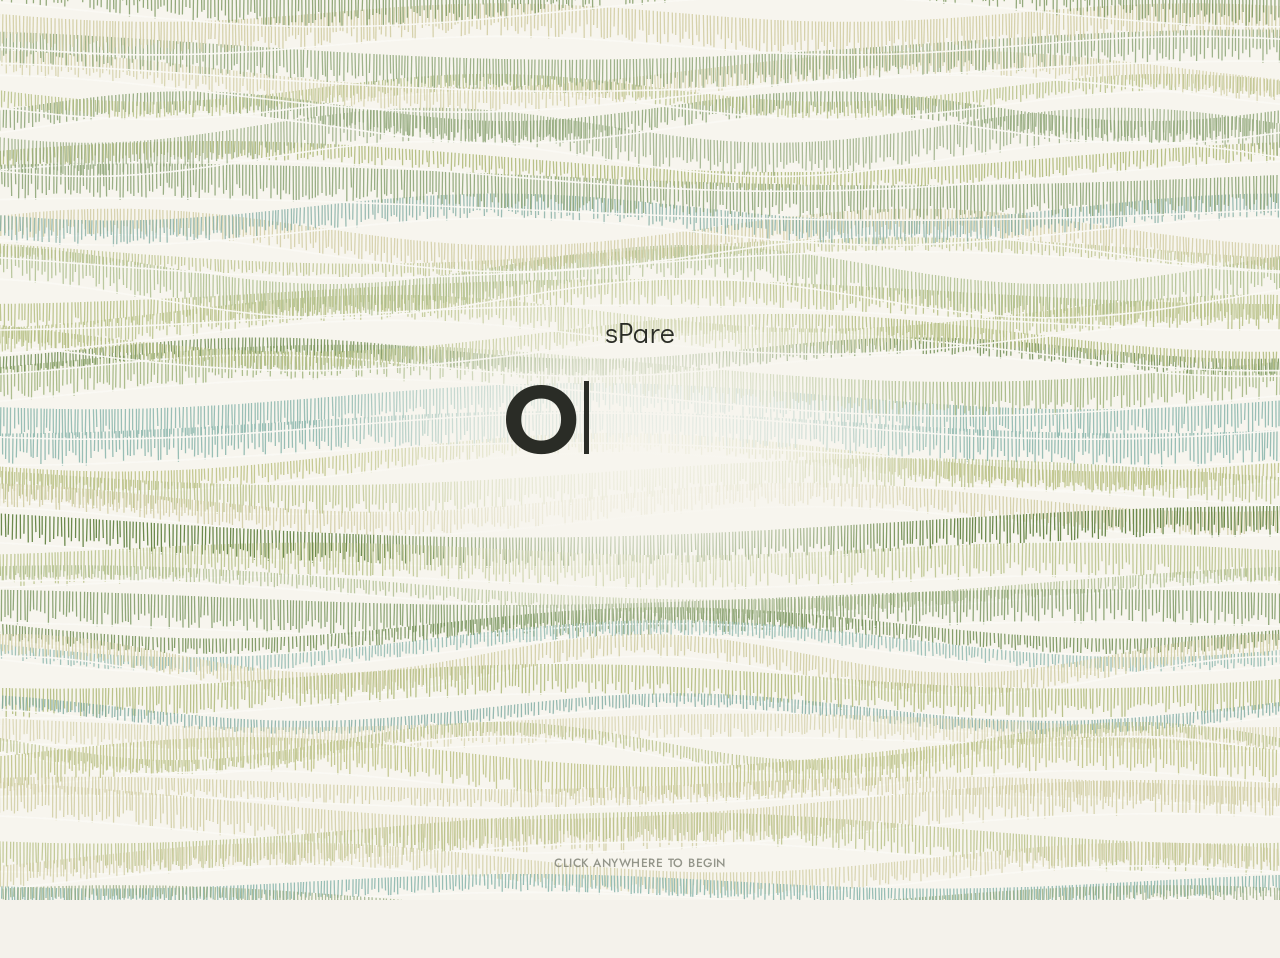
==== atlas/open-bandra/index.html @ dfbfd0f0 "Add files via upload" ====
<!DOCTYPE html>
<html lang="en">
<head>
<meta charset="utf-8">
<meta name="viewport" content="width=device-width, initial-scale=1">
<title>H/W Ward Open Space Atlas</title>
<link rel="preconnect" href="https://fonts.googleapis.com"><link rel="preconnect" href="https://fonts.gstatic.com" crossorigin>
<link href="https://fonts.googleapis.com/css2?family=Jost:wght@300;400;500;600&family=Source+Sans+3:wght@400;500;600&family=Outfit:wght@700&family=Didact+Gothic&display=swap" rel="stylesheet">
<style>/* required styles */

.leaflet-pane,
.leaflet-tile,
.leaflet-marker-icon,
.leaflet-marker-shadow,
.leaflet-tile-container,
.leaflet-pane > svg,
.leaflet-pane > canvas,
.leaflet-zoom-box,
.leaflet-image-layer,
.leaflet-layer {
	position: absolute;
	left: 0;
	top: 0;
	}
.leaflet-container {
	overflow: hidden;
	}
.leaflet-tile,
.leaflet-marker-icon,
.leaflet-marker-shadow {
	-webkit-user-select: none;
	   -moz-user-select: none;
	        user-select: none;
	  -webkit-user-drag: none;
	}
/* Prevents IE11 from highlighting tiles in blue */
.leaflet-tile::selection {
	background: transparent;
}
/* Safari renders non-retina tile on retina better with this, but Chrome is worse */
.leaflet-safari .leaflet-tile {
	image-rendering: -webkit-optimize-contrast;
	}
/* hack that prevents hw layers "stretching" when loading new tiles */
.leaflet-safari .leaflet-tile-container {
	width: 1600px;
	height: 1600px;
	-webkit-transform-origin: 0 0;
	}
.leaflet-marker-icon,
.leaflet-marker-shadow {
	display: block;
	}
/* .leaflet-container svg: reset svg max-width decleration shipped in Joomla! (joomla.org) 3.x */
/* .leaflet-container img: map is broken in FF if you have max-width: 100% on tiles */
.leaflet-container .leaflet-overlay-pane svg {
	max-width: none !important;
	max-height: none !important;
	}
.leaflet-container .leaflet-marker-pane img,
.leaflet-container .leaflet-shadow-pane img,
.leaflet-container .leaflet-tile-pane img,
.leaflet-container img.leaflet-image-layer,
.leaflet-container .leaflet-tile {
	max-width: none !important;
	max-height: none !important;
	width: auto;
	padding: 0;
	}

.leaflet-container img.leaflet-tile {
	/* See: https://bugs.chromium.org/p/chromium/issues/detail?id=600120 */
	mix-blend-mode: plus-lighter;
}

.leaflet-container.leaflet-touch-zoom {
	-ms-touch-action: pan-x pan-y;
	touch-action: pan-x pan-y;
	}
.leaflet-container.leaflet-touch-drag {
	-ms-touch-action: pinch-zoom;
	/* Fallback for FF which doesn't support pinch-zoom */
	touch-action: none;
	touch-action: pinch-zoom;
}
.leaflet-container.leaflet-touch-drag.leaflet-touch-zoom {
	-ms-touch-action: none;
	touch-action: none;
}
.leaflet-container {
	-webkit-tap-highlight-color: transparent;
}
.leaflet-container a {
	-webkit-tap-highlight-color: rgba(51, 181, 229, 0.4);
}
.leaflet-tile {
	filter: inherit;
	visibility: hidden;
	}
.leaflet-tile-loaded {
	visibility: inherit;
	}
.leaflet-zoom-box {
	width: 0;
	height: 0;
	-moz-box-sizing: border-box;
	     box-sizing: border-box;
	z-index: 800;
	}
/* workaround for https://bugzilla.mozilla.org/show_bug.cgi?id=888319 */
.leaflet-overlay-pane svg {
	-moz-user-select: none;
	}

.leaflet-pane         { z-index: 400; }

.leaflet-tile-pane    { z-index: 200; }
.leaflet-overlay-pane { z-index: 400; }
.leaflet-shadow-pane  { z-index: 500; }
.leaflet-marker-pane  { z-index: 600; }
.leaflet-tooltip-pane   { z-index: 650; }
.leaflet-popup-pane   { z-index: 700; }

.leaflet-map-pane canvas { z-index: 100; }
.leaflet-map-pane svg    { z-index: 200; }

.leaflet-vml-shape {
	width: 1px;
	height: 1px;
	}
.lvml {
	behavior: url(#default#VML);
	display: inline-block;
	position: absolute;
	}


/* control positioning */

.leaflet-control {
	position: relative;
	z-index: 800;
	pointer-events: visiblePainted; /* IE 9-10 doesn't have auto */
	pointer-events: auto;
	}
.leaflet-top,
.leaflet-bottom {
	position: absolute;
	z-index: 1000;
	pointer-events: none;
	}
.leaflet-top {
	top: 0;
	}
.leaflet-right {
	right: 0;
	}
.leaflet-bottom {
	bottom: 0;
	}
.leaflet-left {
	left: 0;
	}
.leaflet-control {
	float: left;
	clear: both;
	}
.leaflet-right .leaflet-control {
	float: right;
	}
.leaflet-top .leaflet-control {
	margin-top: 10px;
	}
.leaflet-bottom .leaflet-control {
	margin-bottom: 10px;
	}
.leaflet-left .leaflet-control {
	margin-left: 10px;
	}
.leaflet-right .leaflet-control {
	margin-right: 10px;
	}


/* zoom and fade animations */

.leaflet-fade-anim .leaflet-popup {
	opacity: 0;
	-webkit-transition: opacity 0.2s linear;
	   -moz-transition: opacity 0.2s linear;
	        transition: opacity 0.2s linear;
	}
.leaflet-fade-anim .leaflet-map-pane .leaflet-popup {
	opacity: 1;
	}
.leaflet-zoom-animated {
	-webkit-transform-origin: 0 0;
	    -ms-transform-origin: 0 0;
	        transform-origin: 0 0;
	}
svg.leaflet-zoom-animated {
	will-change: transform;
}

.leaflet-zoom-anim .leaflet-zoom-animated {
	-webkit-transition: -webkit-transform 0.25s cubic-bezier(0,0,0.25,1);
	   -moz-transition:    -moz-transform 0.25s cubic-bezier(0,0,0.25,1);
	        transition:         transform 0.25s cubic-bezier(0,0,0.25,1);
	}
.leaflet-zoom-anim .leaflet-tile,
.leaflet-pan-anim .leaflet-tile {
	-webkit-transition: none;
	   -moz-transition: none;
	        transition: none;
	}

.leaflet-zoom-anim .leaflet-zoom-hide {
	visibility: hidden;
	}


/* cursors */

.leaflet-interactive {
	cursor: pointer;
	}
.leaflet-grab {
	cursor: -webkit-grab;
	cursor:    -moz-grab;
	cursor:         grab;
	}
.leaflet-crosshair,
.leaflet-crosshair .leaflet-interactive {
	cursor: crosshair;
	}
.leaflet-popup-pane,
.leaflet-control {
	cursor: auto;
	}
.leaflet-dragging .leaflet-grab,
.leaflet-dragging .leaflet-grab .leaflet-interactive,
.leaflet-dragging .leaflet-marker-draggable {
	cursor: move;
	cursor: -webkit-grabbing;
	cursor:    -moz-grabbing;
	cursor:         grabbing;
	}

/* marker & overlays interactivity */
.leaflet-marker-icon,
.leaflet-marker-shadow,
.leaflet-image-layer,
.leaflet-pane > svg path,
.leaflet-tile-container {
	pointer-events: none;
	}

.leaflet-marker-icon.leaflet-interactive,
.leaflet-image-layer.leaflet-interactive,
.leaflet-pane > svg path.leaflet-interactive,
svg.leaflet-image-layer.leaflet-interactive path {
	pointer-events: visiblePainted; /* IE 9-10 doesn't have auto */
	pointer-events: auto;
	}

/* visual tweaks */

.leaflet-container {
	background: #ddd;
	outline-offset: 1px;
	}
.leaflet-container a {
	color: #0078A8;
	}
.leaflet-zoom-box {
	border: 2px dotted #38f;
	background: rgba(255,255,255,0.5);
	}


/* general typography */
.leaflet-container {
	font-family: "Helvetica Neue", Arial, Helvetica, sans-serif;
	font-size: 12px;
	font-size: 0.75rem;
	line-height: 1.5;
	}


/* general toolbar styles */

.leaflet-bar {
	box-shadow: 0 1px 5px rgba(0,0,0,0.65);
	border-radius: 4px;
	}
.leaflet-bar a {
	background-color: #fff;
	border-bottom: 1px solid #ccc;
	width: 26px;
	height: 26px;
	line-height: 26px;
	display: block;
	text-align: center;
	text-decoration: none;
	color: black;
	}
.leaflet-bar a,
.leaflet-control-layers-toggle {
	background-position: 50% 50%;
	background-repeat: no-repeat;
	display: block;
	}
.leaflet-bar a:hover,
.leaflet-bar a:focus {
	background-color: #f4f4f4;
	}
.leaflet-bar a:first-child {
	border-top-left-radius: 4px;
	border-top-right-radius: 4px;
	}
.leaflet-bar a:last-child {
	border-bottom-left-radius: 4px;
	border-bottom-right-radius: 4px;
	border-bottom: none;
	}
.leaflet-bar a.leaflet-disabled {
	cursor: default;
	background-color: #f4f4f4;
	color: #bbb;
	}

.leaflet-touch .leaflet-bar a {
	width: 30px;
	height: 30px;
	line-height: 30px;
	}
.leaflet-touch .leaflet-bar a:first-child {
	border-top-left-radius: 2px;
	border-top-right-radius: 2px;
	}
.leaflet-touch .leaflet-bar a:last-child {
	border-bottom-left-radius: 2px;
	border-bottom-right-radius: 2px;
	}

/* zoom control */

.leaflet-control-zoom-in,
.leaflet-control-zoom-out {
	font: bold 18px 'Lucida Console', Monaco, monospace;
	text-indent: 1px;
	}

.leaflet-touch .leaflet-control-zoom-in, .leaflet-touch .leaflet-control-zoom-out  {
	font-size: 22px;
	}


/* layers control */

.leaflet-control-layers {
	box-shadow: 0 1px 5px rgba(0,0,0,0.4);
	background: #fff;
	border-radius: 5px;
	}
.leaflet-control-layers-toggle {
	background-image: url(images/layers.png);
	width: 36px;
	height: 36px;
	}
.leaflet-retina .leaflet-control-layers-toggle {
	background-image: url(images/layers-2x.png);
	background-size: 26px 26px;
	}
.leaflet-touch .leaflet-control-layers-toggle {
	width: 44px;
	height: 44px;
	}
.leaflet-control-layers .leaflet-control-layers-list,
.leaflet-control-layers-expanded .leaflet-control-layers-toggle {
	display: none;
	}
.leaflet-control-layers-expanded .leaflet-control-layers-list {
	display: block;
	position: relative;
	}
.leaflet-control-layers-expanded {
	padding: 6px 10px 6px 6px;
	color: #333;
	background: #fff;
	}
.leaflet-control-layers-scrollbar {
	overflow-y: scroll;
	overflow-x: hidden;
	padding-right: 5px;
	}
.leaflet-control-layers-selector {
	margin-top: 2px;
	position: relative;
	top: 1px;
	}
.leaflet-control-layers label {
	display: block;
	font-size: 13px;
	font-size: 1.08333em;
	}
.leaflet-control-layers-separator {
	height: 0;
	border-top: 1px solid #ddd;
	margin: 5px -10px 5px -6px;
	}

/* Default icon URLs */
.leaflet-default-icon-path { /* used only in path-guessing heuristic, see L.Icon.Default */
	background-image: url(images/marker-icon.png);
	}


/* attribution and scale controls */

.leaflet-container .leaflet-control-attribution {
	background: #fff;
	background: rgba(255, 255, 255, 0.8);
	margin: 0;
	}
.leaflet-control-attribution,
.leaflet-control-scale-line {
	padding: 0 5px;
	color: #333;
	line-height: 1.4;
	}
.leaflet-control-attribution a {
	text-decoration: none;
	}
.leaflet-control-attribution a:hover,
.leaflet-control-attribution a:focus {
	text-decoration: underline;
	}
.leaflet-attribution-flag {
	display: inline !important;
	vertical-align: baseline !important;
	width: 1em;
	height: 0.6669em;
	}
.leaflet-left .leaflet-control-scale {
	margin-left: 5px;
	}
.leaflet-bottom .leaflet-control-scale {
	margin-bottom: 5px;
	}
.leaflet-control-scale-line {
	border: 2px solid #777;
	border-top: none;
	line-height: 1.1;
	padding: 2px 5px 1px;
	white-space: nowrap;
	-moz-box-sizing: border-box;
	     box-sizing: border-box;
	background: rgba(255, 255, 255, 0.8);
	text-shadow: 1px 1px #fff;
	}
.leaflet-control-scale-line:not(:first-child) {
	border-top: 2px solid #777;
	border-bottom: none;
	margin-top: -2px;
	}
.leaflet-control-scale-line:not(:first-child):not(:last-child) {
	border-bottom: 2px solid #777;
	}

.leaflet-touch .leaflet-control-attribution,
.leaflet-touch .leaflet-control-layers,
.leaflet-touch .leaflet-bar {
	box-shadow: none;
	}
.leaflet-touch .leaflet-control-layers,
.leaflet-touch .leaflet-bar {
	border: 2px solid rgba(0,0,0,0.2);
	background-clip: padding-box;
	}


/* popup */

.leaflet-popup {
	position: absolute;
	text-align: center;
	margin-bottom: 20px;
	}
.leaflet-popup-content-wrapper {
	padding: 1px;
	text-align: left;
	border-radius: 12px;
	}
.leaflet-popup-content {
	margin: 13px 24px 13px 20px;
	line-height: 1.3;
	font-size: 13px;
	font-size: 1.08333em;
	min-height: 1px;
	}
.leaflet-popup-content p {
	margin: 17px 0;
	margin: 1.3em 0;
	}
.leaflet-popup-tip-container {
	width: 40px;
	height: 20px;
	position: absolute;
	left: 50%;
	margin-top: -1px;
	margin-left: -20px;
	overflow: hidden;
	pointer-events: none;
	}
.leaflet-popup-tip {
	width: 17px;
	height: 17px;
	padding: 1px;

	margin: -10px auto 0;
	pointer-events: auto;

	-webkit-transform: rotate(45deg);
	   -moz-transform: rotate(45deg);
	    -ms-transform: rotate(45deg);
	        transform: rotate(45deg);
	}
.leaflet-popup-content-wrapper,
.leaflet-popup-tip {
	background: white;
	color: #333;
	box-shadow: 0 3px 14px rgba(0,0,0,0.4);
	}
.leaflet-container a.leaflet-popup-close-button {
	position: absolute;
	top: 0;
	right: 0;
	border: none;
	text-align: center;
	width: 24px;
	height: 24px;
	font: 16px/24px Tahoma, Verdana, sans-serif;
	color: #757575;
	text-decoration: none;
	background: transparent;
	}
.leaflet-container a.leaflet-popup-close-button:hover,
.leaflet-container a.leaflet-popup-close-button:focus {
	color: #585858;
	}
.leaflet-popup-scrolled {
	overflow: auto;
	}

.leaflet-oldie .leaflet-popup-content-wrapper {
	-ms-zoom: 1;
	}
.leaflet-oldie .leaflet-popup-tip {
	width: 24px;
	margin: 0 auto;

	-ms-filter: "progid:DXImageTransform.Microsoft.Matrix(M11=0.70710678, M12=0.70710678, M21=-0.70710678, M22=0.70710678)";
	filter: progid:DXImageTransform.Microsoft.Matrix(M11=0.70710678, M12=0.70710678, M21=-0.70710678, M22=0.70710678);
	}

.leaflet-oldie .leaflet-control-zoom,
.leaflet-oldie .leaflet-control-layers,
.leaflet-oldie .leaflet-popup-content-wrapper,
.leaflet-oldie .leaflet-popup-tip {
	border: 1px solid #999;
	}


/* div icon */

.leaflet-div-icon {
	background: #fff;
	border: 1px solid #666;
	}


/* Tooltip */
/* Base styles for the element that has a tooltip */
.leaflet-tooltip {
	position: absolute;
	padding: 6px;
	background-color: #fff;
	border: 1px solid #fff;
	border-radius: 3px;
	color: #222;
	white-space: nowrap;
	-webkit-user-select: none;
	-moz-user-select: none;
	-ms-user-select: none;
	user-select: none;
	pointer-events: none;
	box-shadow: 0 1px 3px rgba(0,0,0,0.4);
	}
.leaflet-tooltip.leaflet-interactive {
	cursor: pointer;
	pointer-events: auto;
	}
.leaflet-tooltip-top:before,
.leaflet-tooltip-bottom:before,
.leaflet-tooltip-left:before,
.leaflet-tooltip-right:before {
	position: absolute;
	pointer-events: none;
	border: 6px solid transparent;
	background: transparent;
	content: "";
	}

/* Directions */

.leaflet-tooltip-bottom {
	margin-top: 6px;
}
.leaflet-tooltip-top {
	margin-top: -6px;
}
.leaflet-tooltip-bottom:before,
.leaflet-tooltip-top:before {
	left: 50%;
	margin-left: -6px;
	}
.leaflet-tooltip-top:before {
	bottom: 0;
	margin-bottom: -12px;
	border-top-color: #fff;
	}
.leaflet-tooltip-bottom:before {
	top: 0;
	margin-top: -12px;
	margin-left: -6px;
	border-bottom-color: #fff;
	}
.leaflet-tooltip-left {
	margin-left: -6px;
}
.leaflet-tooltip-right {
	margin-left: 6px;
}
.leaflet-tooltip-left:before,
.leaflet-tooltip-right:before {
	top: 50%;
	margin-top: -6px;
	}
.leaflet-tooltip-left:before {
	right: 0;
	margin-right: -12px;
	border-left-color: #fff;
	}
.leaflet-tooltip-right:before {
	left: 0;
	margin-left: -12px;
	border-right-color: #fff;
	}

/* Printing */

@media print {
	/* Prevent printers from removing background-images of controls. */
	.leaflet-control {
		-webkit-print-color-adjust: exact;
		print-color-adjust: exact;
		}
	}
</style>
<style>
/*
VOICE   quiet, precise, research atlas — a planning drawing that answers questions
IDEA    a printed ecological atlas sheet: drawn map, numbered legend, marginal tables
PICTURE the ward drawn from DP 2034 linework; open spaces in stepped sage/moss, reservations hatched
COLOUR  warm paper ground, sage to moss greens, teal-grey water, charcoal ink, one olive accent
TYPE    Jost for titles and spaced map lettering, Source Sans 3 for tables and notes
*/
:root{color-scheme:light;
  --paper:#f4f2eb;--paper2:#ecebe2;--land:#eae8df;--road:#fbfaf6;--rule:#d7d5c9;--rule2:#c4c4b4;
  --ink:#2a2c26;--ink2:#5b5e53;--ink3:#8a8c80;--accent:#4f5f36;--accent2:#6f8150;--water:#a7bdba;--water2:#7f9e9b;
  --sel:#23251f;--rail:372px}
*{box-sizing:border-box;min-width:0}
html,body{height:100%;margin:0}
body{background:var(--paper);color:var(--ink);font:14px/1.45 "Source Sans 3",system-ui,sans-serif;overflow:hidden;-webkit-font-smoothing:antialiased}
button,input{font:inherit;color:inherit}
.num{font-variant-numeric:tabular-nums lining-nums}
#app{display:grid;grid-template-columns:var(--rail) minmax(0,1fr);height:100vh;transition:grid-template-columns .35s ease}
#app.collapsed{grid-template-columns:0 minmax(0,1fr)}
#rail{border-right:1px solid var(--rule);background:var(--paper);display:flex;flex-direction:column;overflow:hidden}
#app.collapsed #rail{border:0}
.mast{padding:22px 24px 14px;border-bottom:1px solid var(--rule)}
.mast .ward{font:500 11px/1 Jost,sans-serif;letter-spacing:.2em;white-space:nowrap;color:var(--accent);text-transform:uppercase}
.mast h1{font:400 30px/1.05 Jost,sans-serif;margin:8px 0 6px;letter-spacing:.01em}
.mast p{margin:0;color:var(--ink2);font-size:13px}
.tabs{display:flex;gap:0;border-bottom:1px solid var(--rule);padding:0 24px}
.tabs button{background:none;border:0;padding:11px 0 9px;margin-right:22px;font:500 13px Jost,sans-serif;letter-spacing:.06em;color:var(--ink3);cursor:pointer;border-bottom:1.5px solid transparent}
.tabs button[aria-selected=true]{color:var(--ink);border-color:var(--ink)}
.tabs button:focus-visible{outline:1px dotted var(--ink);outline-offset:3px}
.pane{flex:1;overflow-y:auto;overflow-x:hidden;scrollbar-width:thin}
.pane[hidden]{display:none}
.sec{padding:16px 24px;border-bottom:1px solid var(--rule)}
.sec h2{font:500 11px/1 Jost,sans-serif;letter-spacing:.18em;text-transform:uppercase;color:var(--ink3);margin:0 0 12px;display:flex;justify-content:space-between;align-items:baseline}
.sec h2 button{font:400 12px "Source Sans 3",sans-serif;letter-spacing:0;text-transform:none;background:none;border:0;color:var(--accent);cursor:pointer;padding:0;text-decoration:underline;text-underline-offset:2px}
.scope{font-size:12.5px;color:var(--ink2);margin:0 0 10px;min-height:18px}
.figs{display:grid;grid-template-columns:repeat(3,minmax(0,1fr));gap:12px}
.fig b{display:block;font:400 26px/1.05 Jost,sans-serif;letter-spacing:-.01em}
.fig span{font-size:12px;color:var(--ink2)}
.fig small{display:block;font-size:11.5px;color:var(--ink3);margin-top:2px}
.stack{display:flex;height:9px;margin:16px 0 8px;background:var(--paper2);overflow:hidden}
.stack i{display:block;height:100%;transition:width .3s}
.split{width:100%;border-collapse:collapse;font-size:12.5px}
.split td{padding:3px 0;border-top:1px dotted var(--rule2)}
.split td:nth-child(n+3){text-align:right;white-space:nowrap}
.split tr:first-child td{border-top:0}
.sw{display:inline-block;width:11px;height:11px;margin-right:8px;vertical-align:-1px;border:.5px solid rgba(0,0,0,.25)}
.cat{display:grid;grid-template-columns:16px minmax(0,1fr) auto;gap:2px 10px;width:100%;text-align:left;background:none;border:0;border-top:1px dotted var(--rule2);padding:8px 0;cursor:pointer;align-items:center}
.cat:first-of-type{border-top:0}
.cat .nm{font-size:13.5px}
.cat .cd{grid-column:2;font-size:11.5px;color:var(--ink3);letter-spacing:.02em}
.cat .ct{grid-row:1/span 2;grid-column:3;text-align:right;font-size:12.5px;color:var(--ink2);line-height:1.3}
.cat .bar{grid-column:2/4;height:3px;background:var(--paper2);margin-top:3px;position:relative}
.cat .bar i{position:absolute;inset:0 auto 0 0;background:var(--accent2);opacity:.55}
.cat .bx{width:13px;height:13px;border:1px solid var(--ink3);display:grid;place-items:center;grid-row:1/span 2}
.cat[aria-pressed=true] .bx{background:var(--ink);border-color:var(--ink)}
.cat[aria-pressed=true] .bx::after{content:"";width:6px;height:3px;border:solid #fff;border-width:0 0 1.5px 1.5px;transform:rotate(-45deg) translate(1px,-1px)}
.cat.zero{opacity:.38}
.cat:hover .nm{text-decoration:underline;text-underline-offset:2px;text-decoration-color:var(--rule2)}
.cat:focus-visible,.chip:focus-visible,.row:focus-visible{outline:1px dotted var(--ink);outline-offset:2px}
.chips{display:flex;flex-wrap:wrap;gap:6px}
.tgl{display:flex;align-items:center;gap:8px;margin-top:12px;font-size:12.5px;color:var(--ink2);cursor:pointer}.tgl input{accent-color:var(--accent);width:15px;height:15px}
.leaflet-osp-pane path.hid{display:none}
.chip{border:1px solid var(--rule2);background:transparent;padding:5px 10px;font-size:12.5px;cursor:pointer;display:inline-flex;align-items:center;gap:7px}
.chip[aria-pressed=true]{background:var(--ink);color:var(--paper);border-color:var(--ink)}
.vrow{display:grid;grid-template-columns:minmax(0,1fr) 56px 60px;gap:8px;font-size:12.5px;padding:4px 0;border-top:1px dotted var(--rule2);cursor:default;align-items:center}
.vrow:first-child{border-top:0}
.vrow .vb{grid-column:1/4;height:2px;background:var(--paper2);position:relative}
.vrow .vb i{position:absolute;inset:0 auto 0 0;background:var(--ink2)}
.vrow span:nth-child(n+2){text-align:right;color:var(--ink2)}
.vrow:hover{color:var(--accent)}
.sizes{display:grid;grid-template-columns:repeat(4,minmax(0,1fr));gap:8px;align-items:end;height:74px}
.sizes div{display:flex;flex-direction:column;justify-content:flex-end;height:100%}
.sizes i{display:block;background:var(--accent2);opacity:.6;min-height:1px;transition:height .3s}
.sizes b{font:400 15px Jost,sans-serif;margin-top:4px}
.sizes span{font-size:11px;color:var(--ink3);line-height:1.2}
.note{font-size:12px;color:var(--ink2);margin:10px 0 0}
.search{padding:14px 24px 10px;border-bottom:1px solid var(--rule)}
.search label{font:500 11px Jost,sans-serif;letter-spacing:.18em;text-transform:uppercase;color:var(--ink3)}
.search input{width:100%;margin-top:7px;border:0;border-bottom:1px solid var(--ink3);background:transparent;padding:6px 0;font-size:16px;outline:none}
.search input:focus{border-color:var(--ink)}
.listhead{display:flex;justify-content:space-between;align-items:center;padding:8px 24px;font-size:12px;color:var(--ink2);border-bottom:1px solid var(--rule)}
.listhead select{border:0;background:transparent;font-size:12px;color:var(--ink);cursor:pointer}
.row{display:grid;grid-template-columns:12px minmax(0,1fr) auto;gap:2px 10px;width:100%;text-align:left;background:none;border:0;border-bottom:1px dotted var(--rule2);padding:9px 24px;cursor:pointer;align-items:center}
.row:hover,.row.on{background:var(--paper2)}
.row .id{font:500 13px Jost,sans-serif;letter-spacing:.04em}
.row .meta{grid-column:2/4;font-size:12px;color:var(--ink2);white-space:nowrap;overflow:hidden;text-overflow:ellipsis}
.row .ar{font-size:12.5px;text-align:right}
.row .sw{grid-row:1/span 2;margin:0}
.foot{padding:14px 24px 22px;font-size:11.5px;color:var(--ink3);line-height:1.5}
.foot button{background:none;border:0;padding:0;color:var(--accent);text-decoration:underline;cursor:pointer;font-size:11.5px}
/* map */
#mapwrap{position:relative;overflow:hidden}
#map{position:absolute;inset:0;background-color:var(--paper);
  background-image:radial-gradient(circle,#c9cbbb 0.8px,transparent 1.1px);background-size:16px 16px}
.leaflet-container{font:inherit;background:transparent}
.ctl{position:absolute;z-index:500;display:flex;flex-direction:column;gap:0;border:1px solid var(--rule2);background:rgba(244,242,235,.92)}
.ctl button{width:34px;height:34px;border:0;border-top:1px solid var(--rule);background:transparent;cursor:pointer;font:400 17px Jost,sans-serif;display:grid;place-items:center}
.ctl button:first-child{border-top:0}
.ctl button:hover{background:var(--paper2)}
.ctl button:focus-visible{outline:1px dotted var(--ink);outline-offset:-3px}
#zoomctl{top:16px;right:16px}
#basectl{top:16px;left:62px;flex-direction:row}
#basectl button{width:auto;padding:0 11px;height:30px;display:flex;align-items:center;white-space:nowrap;font:500 11.5px Jost,sans-serif;letter-spacing:.06em;border-top:0}
#basectl button+button{border-left:1px solid var(--rule)}
#basectl button[aria-pressed=true]{background:var(--ink);color:var(--paper)}
#m3d{position:absolute;inset:0;z-index:520;background:#f4f2eb;display:none}
#m3d.on{display:block}
#m3d .m3note{position:absolute;left:16px;bottom:14px;z-index:2;max-width:420px;font-size:11px;line-height:1.4;color:var(--ink2);background:rgba(244,242,235,.9);padding:8px 10px;border:1px solid var(--rule2)}
#m3d .m3load{position:absolute;inset:0;display:grid;place-items:center;font:500 12px Jost,sans-serif;letter-spacing:.14em;color:var(--ink2)}
#basectl{z-index:540}
#basectl button .tg{display:inline-block;width:22px;height:12px;border-radius:7px;background:var(--rule2);position:relative;margin-right:7px;vertical-align:-1px;transition:background .2s}
#basectl button .tg::after{content:"";position:absolute;left:2px;top:2px;width:8px;height:8px;border-radius:50%;background:#fbfaf6;transition:left .2s}
#basectl button[aria-checked=true] .tg{background:var(--accent)}
#basectl button[aria-checked=true] .tg::after{left:12px}
#basectl button[aria-expanded=true]{background:var(--paper2)}
#layerctl,#satctl{z-index:540}
#layerctl .lgrp{font:500 9.5px Jost,sans-serif;letter-spacing:.16em;text-transform:uppercase;color:var(--ink3);margin-top:6px}
#layerctl label .ic{width:20px;height:20px}
#layerctl .only3d{display:none}
.mode3d #layerctl .only3d{display:flex}.mode3d #layerctl div.only3d{display:block}
.mode3d #zoomctl,.mode3d .legend,.mode3d .north,.mode3d #satctl{display:none!important}
.ic{display:inline-grid;place-items:center;border-radius:50%;flex:none;color:#fff}
.ic svg{width:62%;height:62%}
.mk{border:2px solid #fbfaf6;box-shadow:0 1px 3px rgba(0,0,0,.25)}
.mk.big{width:30px;height:30px}.mk.sm{width:20px;height:20px}
.aqm{position:relative}
.aqm b{position:absolute;right:-12px;top:-8px;background:#fbfaf6;color:#2a2c26;border:1px solid #b4643c;border-radius:9px;padding:0 4px;font:600 10px Jost,sans-serif}
dl .ric{display:inline-block;vertical-align:-4px;margin-right:6px;width:16px;height:16px}
.zoomhint{position:absolute;left:50%;top:60px;transform:translateX(-50%);z-index:530;background:rgba(244,242,235,.94);border:1px solid var(--rule2);padding:6px 12px;font-size:12px;color:var(--ink2);display:none}
.zoomhint.on{display:block}
#layerctl[hidden]{display:none}
#layerctl{top:56px;left:236px;padding:10px 12px;gap:6px;width:236px;font-size:12px;color:var(--ink2)}
#layerctl b{font:500 10.5px Jost,sans-serif;letter-spacing:.14em;text-transform:uppercase;color:var(--ink);margin-bottom:2px}
#layerctl label{display:flex;align-items:center;gap:7px;cursor:pointer}
#layerctl input{accent-color:var(--accent);margin:0}
#layerctl .sw{margin-left:auto;width:22px;height:8px;display:inline-block}
#layerctl .sw.dot{width:9px;height:9px;border-radius:50%;background:#fbfaf6;border:2px solid #5a3c8c}
#layerctl .lnote{margin:4px 0 0;font-size:10.5px;line-height:1.35;color:var(--ink3)}
#layerctl .lnote:empty{display:none}
#layerctl .lcsv{font-size:11px;color:var(--accent);margin-top:4px}
.wspot{width:12px;height:12px;border-radius:50%;background:#fbfaf6;border:2.5px solid #5a3c8c;box-shadow:0 0 0 1px #fbfaf6}
.clbl{font:500 9.5px Jost,sans-serif;color:#8a6d48;text-shadow:0 0 2px #fbfaf6,0 0 2px #fbfaf6;white-space:nowrap}
#satctl{top:56px;left:62px;padding:8px 10px;font-size:11.5px;color:var(--ink2);display:none;gap:4px;width:148px}
#satctl input{width:100%;accent-color:var(--accent)}
.sat-on #satctl{display:flex}
.sat-attr{position:absolute;right:16px;bottom:4px;z-index:500;font-size:10px;color:#fff;text-shadow:0 0 3px rgba(0,0,0,.8);display:none}
.sat-on .sat-attr{display:block}
.sat-on .leaflet-osp-pane path.os{fill-opacity:var(--osf,.35) !important}
.sat-on .leaflet-osp-pane path.ghost{fill-opacity:0 !important;stroke:#fbfaf6 !important;stroke-opacity:.35 !important}
.sat-on .lbl{color:#fbfaf6;text-shadow:0 0 3px rgba(0,0,0,.75)}
.sat-on .rlbl{color:#f1efe6;text-shadow:0 0 3px rgba(0,0,0,.8)}
.sat-on .north{filter:invert(1) drop-shadow(0 0 2px rgba(0,0,0,.6))}
.sat-on .leaflet-control-scale-line{color:#fff;border-color:#fff;text-shadow:0 0 3px #000}
#railbtn{top:16px;left:16px}
.legend{position:absolute;left:16px;bottom:16px;z-index:500;background:rgba(244,242,235,.94);border:1px solid var(--rule2);padding:10px 12px 8px;font-size:11.5px;max-width:300px}
.legend h3{font:500 10.5px Jost,sans-serif;letter-spacing:.2em;text-transform:uppercase;color:var(--ink3);margin:0 0 8px}
.legend .lg{display:grid;grid-template-columns:repeat(2,minmax(0,1fr));gap:4px 14px}
.legend .lg div{display:flex;align-items:center;gap:7px;white-space:nowrap}
.legend .k{display:flex;gap:14px;margin-top:9px;padding-top:8px;border-top:1px dotted var(--rule2);flex-wrap:wrap}
.legend .k div{display:flex;align-items:center;gap:6px}
.legend svg{flex:none}
.legend.min .lg,.legend.min .k{display:none}
.legend h3 button{float:right;background:none;border:0;font:inherit;color:var(--ink3);cursor:pointer;padding:0;letter-spacing:.05em}
.north{position:absolute;right:22px;bottom:44px;z-index:500;pointer-events:none;text-align:center;font:500 11px Jost,sans-serif;color:var(--ink2)}
.leaflet-control-scale{margin:0 16px 16px 0 !important}
.leaflet-control-scale-line{background:transparent;border-color:var(--ink2);color:var(--ink2);font:11px Jost,sans-serif}
.leaflet-bottom.leaflet-right{bottom:0}
.tip{background:rgba(42,44,38,.93);color:#f4f2eb;border:0;border-radius:0;box-shadow:none;padding:6px 9px;font-size:12px;line-height:1.35}
.tip b{font:500 12.5px Jost,sans-serif;letter-spacing:.04em}
.tip::before{display:none}
.lbl{font:500 10px/1 Jost,sans-serif;letter-spacing:.32em;color:#7d8070;text-transform:uppercase;white-space:nowrap;text-align:center;pointer-events:none}
.lbl.ward{color:#9a9c8e;font-size:13px;letter-spacing:.4em}
.rlbl{font:400 9.5px/1 "Source Sans 3",sans-serif;letter-spacing:.14em;color:#8f9085;text-transform:uppercase;white-space:nowrap;pointer-events:none}
.leaflet-tooltip.lblt{background:none;border:0;box-shadow:none;padding:0}
/* open space classes — fills from palette; reservations hatched */
.os{transition:fill-opacity .25s,stroke-opacity .25s}
.ghost{fill:#dddcd2 !important;fill-opacity:.55 !important;stroke:#c9c8bc !important;stroke-opacity:.7 !important}
/* info panel */
#info{position:absolute;top:16px;right:62px;bottom:16px;width:340px;z-index:600;background:var(--paper);border:1px solid var(--rule2);display:flex;flex-direction:column;transform:translateX(calc(100% + 80px));transition:transform .35s ease;overflow:hidden}
#info.open{transform:none}
#info header{padding:18px 20px 14px;border-bottom:1px solid var(--rule)}
#info .x{position:absolute;top:10px;right:10px;width:32px;height:32px;border:0;background:none;cursor:pointer;font-size:20px;color:var(--ink2)}
#info .x:hover{color:var(--ink)}
#info .kicker{font:500 11px Jost,sans-serif;letter-spacing:.22em;color:var(--accent);text-transform:uppercase}
#info h2{font:400 22px/1.15 Jost,sans-serif;margin:6px 0 4px;text-wrap:balance}
#info .sub{font-size:13px;color:var(--ink2)}
#info .badge{display:inline-block;font-size:11.5px;border:1px solid var(--ink3);padding:1px 7px;margin-top:9px;margin-right:4px}
#info .body{overflow-y:auto;padding:4px 20px 20px;scrollbar-width:thin}
#info .areas{display:grid;grid-template-columns:repeat(3,minmax(0,1fr));gap:10px;padding:14px 0;border-bottom:1px solid var(--rule)}
#info .areas b{display:block;font:400 21px/1.1 Jost,sans-serif}
#info .areas span{font-size:11.5px;color:var(--ink3)}
#info dl{display:grid;grid-template-columns:104px minmax(0,1fr);gap:0;margin:8px 0 0;font-size:13px}
#info dt{color:var(--ink3);padding:6px 0;border-top:1px dotted var(--rule2);font-size:12px}
#info dd{margin:0;padding:6px 0;border-top:1px dotted var(--rule2);overflow-wrap:anywhere}
#info dt:first-of-type,#info dd:first-of-type{border-top:0}
#info .ctsl{list-style:none;margin:0;padding:0}
#info .ctsl li{display:flex;justify-content:space-between;gap:8px}
#info .ctsl li span{color:var(--ink3);font-size:12px;white-space:nowrap}
#info .aerial{margin:14px 0 0;position:relative}
#info .aerial canvas{width:100%;height:auto;display:block;background:#e4e2d8}
#info .aerial figcaption{font-size:10.5px;color:var(--ink3);margin-top:4px}
#info .links{display:flex;flex-wrap:wrap;gap:6px 14px;margin:12px 0 4px}
#info .links a{font-size:12.5px;color:var(--accent);text-decoration:none;border-bottom:1px solid var(--rule2)}
#info .links a:hover{border-color:var(--accent)}
#info details.tech{margin-top:14px;border-top:1px solid var(--rule)}
#info details.tech summary{cursor:pointer;font:500 11px Jost,sans-serif;letter-spacing:.16em;text-transform:uppercase;color:var(--ink3);padding:10px 0;list-style:none}
#info details.tech summary::before{content:"+ "}#info details.tech[open] summary::before{content:"− "}
#info .flag{font-size:12px;color:#7a5b2e;background:#efe7d6;padding:6px 9px;margin-top:12px}
#info .mini{margin:14px 0 4px;border:1px solid var(--rule);background:var(--paper2)}
#info .nav{display:flex;justify-content:space-between;margin-top:14px}
#info .nav button{background:none;border:1px solid var(--rule2);padding:6px 10px;cursor:pointer;font-size:12.5px}
#info .nav button:hover{border-color:var(--ink)}
/* modal */
#about{position:fixed;inset:0;z-index:2000;background:rgba(42,44,38,.35);display:none;place-items:center;padding:20px}
#about.open{display:grid}
#about article{background:var(--paper);max-width:640px;max-height:84vh;overflow:auto;padding:28px 32px;border:1px solid var(--rule2);position:relative;font-size:14px}
#about h2{font:400 24px Jost,sans-serif;margin:0 0 12px}
#about h3{font:500 11px Jost,sans-serif;letter-spacing:.18em;text-transform:uppercase;color:var(--ink3);margin:18px 0 6px}
#about p,#about li{color:var(--ink2);margin:0 0 6px}
#about ul{padding-left:18px;margin:0}
#splash{grid-template-columns:1fr!important;place-items:center;text-align:center;background-image:none!important}
#splash .pic,#splash .lede,#splash .bar,#splash .st{display:none!important}
#sp-tex{position:absolute;inset:0;width:100%;height:100%;z-index:0;background:#f7f5ee}
#splash .txt{position:relative;z-index:2;display:flex;flex-direction:column;align-items:center;background:none;box-shadow:none;padding:0}
#splash::before{content:"";position:absolute;inset:0;z-index:1;pointer-events:none;background:radial-gradient(ellipse 26% 22% at 50% 50%,rgba(247,245,238,.92) 0%,rgba(247,245,238,.7) 45%,rgba(247,245,238,0) 100%)}
#splash .foot{display:none}
#splash .brand{letter-spacing:.04em;font-size:clamp(24px,2.2vw,32px)!important;color:var(--ink2);min-height:1.2em}
#splash .og{min-height:1.84em}
#splash .tw{opacity:0}#splash .tw.v{opacity:1}
#splash .cur{display:inline-block;width:.06em;height:.78em;margin-left:.04em;background:var(--ink);vertical-align:-.02em;animation:blink 1s steps(1) infinite}
#splash .brand .cur{height:1em;width:1.5px}
@keyframes blink{50%{opacity:0}}
#splash .sub2{margin:0;font:500 11px/1.4 Jost,sans-serif;letter-spacing:.28em;text-transform:uppercase;color:var(--ink3);opacity:0;transform:translateY(6px);transition:opacity .9s ease,transform .9s cubic-bezier(.2,.7,.2,1)}
#splash .sub2.on{opacity:1;transform:none}
#splash .sub2 i{display:inline-block;width:28px;height:1px;background:currentColor;vertical-align:middle;margin:0 14px;opacity:.6}
#splash .og{margin:14px 0 4px}
#splash.leaving #sp-tex{transform:scale(1.08);opacity:0;transition:transform 1.2s cubic-bezier(.65,0,.25,1),opacity .9s ease .2s}
#splash.leaving .txt{transform:scale(.96);opacity:0}

/* info tips: method/source notes live behind a small (i) */
[data-tip]{display:none!important}
.ib{all:unset;box-sizing:border-box;display:inline-grid;place-items:center;width:17px;height:17px;border-radius:50%;border:1px solid currentColor;color:var(--ink3);font:italic 600 10.5px/1 Georgia,serif;cursor:pointer;vertical-align:middle;margin-left:8px;opacity:.75;transition:opacity .2s,color .2s,background .2s;flex:none}
.ib:hover,.ib:focus-visible,.ib.on{opacity:1;color:var(--ink);background:rgba(42,44,38,.06)}
.ib.blk{margin:10px 0 0}
#tip{position:fixed;z-index:9000;max-width:300px;padding:12px 14px;background:#2a2c26;color:#efeee6;font:400 12.5px/1.5 Jost,sans-serif;border-radius:3px;box-shadow:0 8px 28px rgba(0,0,0,.18);opacity:0;transform:translateY(4px);transition:opacity .16s ease,transform .16s ease;pointer-events:none}
#tip.on{opacity:1;transform:none;pointer-events:auto}
#tip i,#tip em{color:#fff}
#rail .foot{display:flex;align-items:center;gap:10px}
#m3d .ib{position:absolute;left:14px;bottom:14px;background:rgba(250,249,244,.9)}

/* one global bar: sPare / Open … left, Intro · Map · Way Ahead right, on every page */
:root{--gbar:58px}
#gbar{position:fixed;top:0;left:0;right:0;height:var(--gbar);z-index:4900;display:flex;align-items:center;justify-content:space-between;padding:0 clamp(20px,3.2vw,48px);background:rgba(244,242,235,.94);backdrop-filter:blur(8px);-webkit-backdrop-filter:blur(8px);border-bottom:1px solid var(--rule);transition:background .4s,border-color .4s}
#gbar.ov{background:transparent;border-color:transparent;backdrop-filter:none;-webkit-backdrop-filter:none}
#gbar .gb-l{display:flex;align-items:baseline;gap:10px;text-decoration:none;color:var(--ink);font-family:"Century Gothic","CenturyGothic","Didact Gothic",sans-serif;font-size:16px;letter-spacing:.01em;white-space:nowrap}
#gbar .gb-l b{font-weight:400}#gbar .gb-l i{font-style:normal;color:var(--ink3);font-weight:300}#gbar .gb-l span{color:var(--accent)}
#gbar nav{display:flex;gap:clamp(18px,3vw,44px)}
#gbar nav a{font:500 12px/1 Jost,sans-serif;letter-spacing:.16em;text-transform:uppercase;color:var(--ink3);text-decoration:none;padding:8px 2px 9px;border-bottom:1.5px solid transparent;transition:color .2s,border-color .25s}
#gbar nav a:hover{color:var(--ink)}
#gbar nav a.cur{color:var(--ink);border-color:var(--ink)}
.in-nav,.mtop .vn3,.an-head .vn3,.an-head .k{display:none!important}
#app{height:calc(100vh - var(--gbar));margin-top:var(--gbar)}
#analysis{top:var(--gbar)!important}
.sec h2 .ib,#rail h1 .ib{all:unset;box-sizing:border-box;display:inline-grid;place-items:center;width:17px;height:17px;border-radius:50%;border:1px solid currentColor;color:var(--ink3);font:italic 600 10.5px/1 Georgia,serif;cursor:pointer;opacity:.75;margin:0 auto 0 10px;letter-spacing:0;text-transform:none;vertical-align:middle}
.sec h2 .ib:hover,.sec h2 .ib.on{opacity:1;color:var(--ink)}
#intro .kick{white-space:nowrap}
#splash .hint1{position:fixed;bottom:34px;letter-spacing:.14em;text-transform:uppercase;font:500 10.5px Jost,sans-serif}
#splash .sub2{margin-top:6px}
#intro .tx{margin-top:calc(var(--gbar) * .4)}
@media (max-width:700px){#gbar .gb-l{font-size:14px}#gbar nav{gap:14px}#gbar nav a{font-size:10.5px;letter-spacing:.1em}}

/* the ward at a glance: one chart at a time */
.snap{padding:36px max(5vw,24px) 44px;border-bottom:1px solid var(--rule)}
.snap-in{max-width:1080px;margin:0 auto}
.snap-hd{display:flex;justify-content:space-between;align-items:center;gap:14px;flex-wrap:wrap;margin-bottom:30px}
.snap .seg{display:inline-flex;border:1px solid var(--rule2);background:var(--paper)}
.snap .seg button{all:unset;cursor:pointer;font:500 12px/1 Jost,sans-serif;letter-spacing:.08em;text-transform:uppercase;color:var(--ink3);padding:11px 16px;transition:background .2s,color .2s}
.snap .seg button+button{border-left:1px solid var(--rule2)}
.snap .seg button:hover{color:var(--ink)}
.snap .seg button[aria-pressed=true]{background:var(--ink);color:var(--paper)}
.snap-pane{display:none;min-height:360px}.snap-pane.on{display:block;animation:snapin .45s cubic-bezier(.2,.7,.2,1)}
.snap-pane h2{display:none}
.snap-pane .insight{max-width:640px}
@keyframes snapin{from{opacity:0;transform:translateY(8px)}to{opacity:1;transform:none}}
@media(max-width:700px){.snap .seg button{padding:9px 10px;font-size:10.5px}}
/* first-load sequence: splash holds, then pulls back into the world map */
#splash.first .go{display:none}
#splash.first{cursor:pointer}
#splash .txt,#splash .pic{transition:transform 1.1s cubic-bezier(.65,0,.25,1),opacity .8s ease}
#splash.leaving{opacity:0;transition:opacity .55s ease .3s;pointer-events:none}
#splash.leaving .txt{transform:translateY(-28px);opacity:0;transition:transform .7s cubic-bezier(.65,0,.25,1),opacity .5s ease}
#splash.leaving .pic{transform:scale(.42);opacity:0;transition:transform 1.15s cubic-bezier(.65,0,.25,1),opacity .7s ease .4s}
#splash .hint1{position:absolute;left:50%;transform:translateX(-50%);bottom:28px;margin:0;font-size:12px;color:var(--ink3);letter-spacing:.04em;opacity:0;animation:fadein .8s ease 3.6s forwards}
#splash:not(.first) .hint1{display:none}
#intro.enter .sl[data-i="w"] .gx{animation:wPull 1.7s cubic-bezier(.3,.7,.2,1) .25s both}
#intro.enter .sl[data-i="w"] .tx{animation:wRise .8s ease 1.05s both}
#intro.enter .sl[data-i="w"] .wsrc,#intro.enter .ibar{animation:wFade .8s ease 1.4s both}
@keyframes wPull{from{transform:scale(6);opacity:0}20%{opacity:1}to{transform:none;opacity:1}}
@keyframes wRise{from{opacity:0;transform:translateY(18px)}to{opacity:1;transform:none}}
@keyframes wFade{from{opacity:0}to{opacity:1}}
@media (prefers-reduced-motion:reduce){#intro.enter .sl[data-i="w"] .gx,#intro.enter .sl[data-i="w"] .tx,#intro.enter .sl[data-i="w"] .wsrc,#intro.enter .ibar{animation:none}#splash.leaving .txt,#splash.leaving .pic{transform:none}}
.qw{max-height:430px;overflow:auto;font-size:13px;border-top:1px solid var(--rule)}.qw .h{font-weight:600;padding:12px 0 6px;color:var(--ink)}.qw a.q{display:grid;grid-template-columns:92px minmax(0,1fr) 56px minmax(0,1.1fr);gap:10px;padding:7px 0;border-bottom:1px solid var(--rule);color:var(--ink2);text-decoration:none;align-items:baseline}.qw a.q:hover{background:rgba(0,0,0,.03)}.qw .id{white-space:nowrap;color:var(--ink);text-decoration:underline}.qw .ac{text-align:right;font-variant-numeric:tabular-nums}
/* argument-led analysis */
.args{max-width:1240px;margin:0 auto;padding:0 max(4vw,20px)}
.arg{padding:clamp(40px,6vw,80px) 0;border-bottom:1px solid var(--rule)}
.arg .ak{font:500 11px Jost,sans-serif;letter-spacing:.2em;text-transform:uppercase;color:var(--accent);margin-bottom:14px}
.arg h2.big{font:500 clamp(28px,3.4vw,46px)/1.08 Jost,sans-serif;margin:0 0 20px;max-width:24ch;letter-spacing:-.005em;text-wrap:balance}
.arg h2.big em{font-style:normal;color:var(--accent)}
.arg .ag{display:grid;grid-template-columns:minmax(0,1.35fr) minmax(0,1fr);gap:clamp(24px,4vw,56px);align-items:center}
.arg .ag p{font-size:16.5px;line-height:1.55;color:var(--ink2);margin:0 0 12px;max-width:46ch}
.arg .ag p b{color:var(--ink)}
.arg .note{font-size:12.5px;color:var(--ink3)}
.arg svg{width:100%;height:auto;display:block}
.mm{height:calc(100vh - var(--anh,92px) - 300px);min-height:300px}.mm svg{height:100%;width:auto;max-width:100%;margin:0 auto}
.phs{display:grid;grid-template-columns:repeat(3,minmax(0,1fr));gap:22px;margin-top:8px}
.ph{border:1px solid var(--rule2);background:rgba(255,255,255,.35);padding:18px 18px 14px;display:flex;flex-direction:column}
.ph .pk{display:flex;align-items:baseline;gap:10px}.ph .pk b{font:500 34px/1 Jost,sans-serif}.ph .pk span{font:500 12px Jost,sans-serif;letter-spacing:.16em;text-transform:uppercase;color:var(--ink3)}
.ph h3{font:500 24px/1.1 Jost,sans-serif;margin:6px 0 8px}
.ph .wh{font-size:14px;color:var(--ink2);margin:0 0 10px;min-height:3.2em}
.ph .nn{font:500 15px Jost,sans-serif;margin:8px 0 2px}
.ph .hw{font-size:13px;color:var(--ink3);margin:2px 0 12px}
.ph .pl{border-top:1px solid var(--rule);margin-top:auto}
.ph .pl a{display:block;padding:8px 0;border-bottom:1px solid var(--rule);text-decoration:none;color:var(--ink2);font-size:13px}
.ph .pl a b{color:var(--ink);font-weight:600;margin-right:6px}
.ph .pl a small{display:block;color:var(--ink3);font-size:12px;margin-top:2px}
.ph .pl a:hover{background:rgba(0,0,0,.03)}
details.dm{max-width:1240px;margin:0 auto;padding:28px max(4vw,20px) 60px}
details.dm>summary{cursor:pointer;font:500 13px Jost,sans-serif;letter-spacing:.16em;text-transform:uppercase;color:var(--ink2);padding:14px 0;border-top:1px solid var(--rule2);border-bottom:1px solid var(--rule2);list-style:none}
details.dm>summary::after{content:" +";color:var(--accent)}details.dm[open]>summary::after{content:" −"}
details.dm>.an{padding-top:10px}
@media(max-width:820px){.arg .ag,.phs{grid-template-columns:1fr}}
.hz{position:relative}
.hz-st{position:sticky;top:var(--anh,92px);height:calc(100vh - var(--anh,92px));overflow:hidden}
.hz-tr{display:flex;height:100%;will-change:transform;transition:transform .08s linear}
.hz-tr>.arg{flex:0 0 100vw;width:100vw;height:100%;box-sizing:border-box;padding:clamp(24px,3.5vh,48px) max(5vw,24px) 96px;border:0;overflow:hidden;display:flex;flex-direction:column;justify-content:center}
.hz-tr>.arg .ag{max-width:1240px}
.hz-ui{position:absolute;left:max(5vw,24px);right:max(5vw,24px);bottom:22px;display:flex;align-items:center;gap:12px}
.hz-b{width:38px;height:38px;border:1px solid var(--rule2);background:var(--paper);font-size:16px;cursor:pointer}
.hz-dots{display:flex;gap:6px}.hz-dots i{width:28px;height:3px;background:var(--rule2);cursor:pointer}.hz-dots i.on{background:var(--ink)}
.hz-h{margin-left:auto;font-size:12px;color:var(--ink3)}
.phs{grid-template-columns:repeat(4,minmax(0,1fr))}
.ph.soon{background:transparent;border-style:dashed}
.ph a.go{margin-top:auto;padding-top:12px;font:500 13px Jost,sans-serif;letter-spacing:.06em;color:var(--accent);text-decoration:none}
.ph a.go:hover{text-decoration:underline}
@media(max-width:820px){.mm{height:auto}.mm svg{width:100%;height:auto}.hz{height:auto!important}.hz-st{position:static;height:auto}.hz-tr{display:block;transform:none!important}.hz-tr>.arg{width:auto;height:auto;padding:40px 20px}.hz-ui{display:none}.phs{grid-template-columns:1fr 1fr}}
.apic{margin:14px 0 0;max-width:380px}.apic canvas{width:100%;height:auto;display:block;border:1px solid var(--rule2)}.apic figcaption{font-size:12px;color:var(--ink3);margin-top:4px}.apic figcaption a{color:var(--ink2)}
.ph .ppic .apic{margin:4px 0 8px;max-width:none}
.vn3{border:0;gap:20px}.vn3 a{border:0!important;padding:5px 0;font:500 11.5px Jost,sans-serif;letter-spacing:.16em;text-transform:uppercase;color:var(--ink3);background:none!important}
.vnav.vn3 a[aria-current]{color:var(--ink)!important;background:none!important;box-shadow:inset 0 -1.5px 0 var(--ink)}
.vnav.vn3{border:0!important}.mtop{flex-wrap:wrap;row-gap:8px}.mtop .vn3{gap:16px}.vn3 a:hover{color:var(--ink)}
.in-nav{position:absolute;top:22px;right:clamp(24px,4vw,56px);z-index:3}
#sp-go{display:none!important}
.spa-pin{position:relative}.spa-pin .m{position:absolute;left:-17px;top:-17px;width:34px;height:34px;border-radius:50%;background:#2a2c26;color:#f4f2eb;font:600 10.5px/34px Jost,sans-serif;text-align:center;letter-spacing:.02em;box-shadow:0 0 0 3px #f4f2eb,0 1px 6px rgba(0,0,0,.35)}.spa-pin .t{position:absolute;left:22px;top:-9px;white-space:nowrap;font:500 11px Jost,sans-serif;color:#2a2c26;background:rgba(244,242,235,.92);padding:2px 6px}
/* ---------- landing ---------- */
#splash{position:fixed;inset:0;z-index:5000;background:var(--paper);background-image:radial-gradient(circle,#cfd1c2 .8px,transparent 1.1px);background-size:16px 16px;display:grid;grid-template-columns:minmax(0,1fr) minmax(0,1.15fr);align-items:center;gap:clamp(20px,4vw,64px);padding:clamp(24px,5vw,72px);transition:opacity .7s ease,visibility .7s}
#splash.gone{opacity:0;visibility:hidden;pointer-events:none}
#splash .brand{font-family:"Century Gothic","CenturyGothic","Didact Gothic",sans-serif;font-size:22px;color:var(--ink);letter-spacing:.01em}
#splash .og{font-family:"TT Norms","TT Norms Pro","TTNorms-Bold","TT Norms Pro Bold","Outfit",sans-serif;font-weight:700;font-size:clamp(46px,7.4vw,108px);line-height:.92;letter-spacing:.005em;color:var(--ink);margin:22px 0 18px}
#splash .lede{font-size:16px;color:var(--ink2);max-width:34ch;margin:0}
#splash .bar{height:1px;background:var(--rule2);margin:34px 0 12px;position:relative;max-width:420px}
#splash .bar i{position:absolute;left:0;top:-.5px;height:2px;width:0;background:var(--accent);transition:width .45s ease}
#splash .st{font-size:13px;color:var(--ink2);display:flex;justify-content:space-between;max-width:420px}
#splash .go{display:flex;flex-wrap:wrap;gap:10px;margin-top:28px;opacity:0;transform:translateY(6px);transition:opacity .5s,transform .5s;pointer-events:none}
#splash .go.on{opacity:1;transform:none;pointer-events:auto}
#splash .pic{position:relative;height:min(86vh,820px)}
#splash .pic svg{position:absolute;inset:0;width:100%;height:100%}
#splash .sp-w{fill:none;stroke:#8f9283;stroke-width:.7;opacity:0;animation:fadein 1.2s ease forwards}
#splash .sp-w.ps{fill:#e6e3d6;stroke:#4f5f36;stroke-width:1.3;stroke-dasharray:5 2.5 1.2 2.5;animation-delay:.5s}
#splash .sp-os{fill:#6d8a5a;opacity:0;animation:fadein 1s ease 1.3s forwards}
#splash .sp-wl{font:500 10.5px Jost,sans-serif;letter-spacing:.18em;fill:#7d8070;opacity:0;animation:fadein 1s ease .9s forwards}
#splash .sp-wl.ps{font-size:13px;font-weight:600;fill:#2a2c26}
#splash .foot{position:absolute;left:clamp(24px,5vw,72px);bottom:22px;font-size:12px;color:var(--ink3)}
@keyframes draw{from{stroke-dasharray:0 1000}to{stroke-dasharray:1000 0}}
@keyframes fadein{to{opacity:.92}}
.btn{border:1px solid var(--ink);background:transparent;padding:11px 20px;font:500 14px Jost,sans-serif;letter-spacing:.06em;cursor:pointer;min-height:44px;color:var(--ink)}
.btn.solid{background:var(--ink);color:var(--paper)}
.btn:hover{background:var(--accent);border-color:var(--accent);color:var(--paper)}
.btn:focus-visible{outline:1px dotted var(--ink);outline-offset:3px}
/* ---------- intro slides ---------- */
#intro{position:fixed;inset:0;z-index:4800;background:var(--paper);background-image:radial-gradient(circle,#d3d5c6 .8px,transparent 1.1px);background-size:16px 16px;display:none;cursor:pointer;user-select:none}
#intro.on{display:block}
#intro.gone{opacity:0;visibility:hidden;pointer-events:none;transition:opacity .6s,visibility .6s}
.sl{position:absolute;inset:0;display:grid;grid-template-columns:minmax(0,1fr) minmax(0,1.1fr);align-items:center;gap:clamp(24px,4vw,72px);padding:clamp(28px,5vw,80px) clamp(24px,5vw,80px) 110px;opacity:0;pointer-events:none;transition:opacity .55s ease}
.sl.on{opacity:1;pointer-events:auto}
.sl .tx{transform:translateY(14px);transition:transform .7s ease}
.sl.on .tx{transform:none}
.sl h2{font-family:"TT Norms","TT Norms Pro","TTNorms-Bold","Outfit",sans-serif;font-weight:700;font-size:clamp(34px,4.6vw,68px);line-height:1;letter-spacing:-.005em;margin:0 0 26px;color:var(--ink);text-wrap:balance}
.sl h2 em{font-style:normal;color:var(--accent)}
.sl p{font-size:clamp(16px,1.35vw,19px);line-height:1.5;color:var(--ink2);max-width:44ch;margin:0}
.sl p b{color:var(--ink);font-weight:600}
.sl .gx{height:min(66vh,620px);position:relative}
#gp .ros{fill:#fbfaf6;stroke:#3f5a2e;stroke-width:1.5;stroke-dasharray:5 3.5;opacity:0;transition:opacity 1s ease .8s}
.sl.on #gp .ros{opacity:1}
#gp .eos{fill:#3f5a2e}
.ycell{opacity:0;transition:opacity .8s ease}.sl.on .ycell{opacity:1}
.sl.fin{grid-template-columns:1fr;justify-items:start;align-content:center}
.sl.fin .tx{max-width:980px}
.sl.fin h2{font-size:clamp(40px,6.2vw,96px);line-height:.98}
.sl.fin .og{font-family:"TT Norms","TT Norms Pro","TTNorms-Bold","TT Norms Pro Bold","Outfit",sans-serif;font-weight:700;color:var(--accent);white-space:nowrap}
.sl.full{grid-template-columns:1fr;grid-template-rows:auto minmax(0,1fr);align-items:stretch;gap:8px;padding:clamp(20px,3vw,40px) clamp(16px,3vw,48px) 96px}
.sl.full .tx{transform:none;max-width:none}
.sl.full .kick{margin-bottom:6px}
.sl.full h2{font-size:clamp(22px,2.5vw,38px);line-height:1.1;margin:0;text-wrap:balance}
.sl.full .gx{height:auto;min-height:0}
.sl.full .wsrc{position:absolute;right:clamp(24px,4vw,64px);bottom:76px;max-width:560px;text-align:right;margin:0}
@media (max-width:820px){.sl.full{grid-template-rows:auto auto}.sl.full .gx{height:46vh;order:0}.sl.full .wsrc{position:static;text-align:left}}
.sl.wide{grid-template-columns:minmax(0,.85fr) minmax(0,1.6fr)}
.sl.wide h2{font-size:clamp(30px,3.5vw,52px)}
.sl.wide .fine{margin-bottom:24px}
#gm{height:min(76vh,700px)}
.sl.wide .gx{height:min(68vh,640px)}
.sl .kick{font:500 12px Jost,sans-serif;letter-spacing:.2em;text-transform:uppercase;color:var(--accent);margin:0 0 16px}
.wmap path.c{stroke:#fbfaf6;stroke-width:.18;transition:opacity .3s}
.wmap path.c:hover{stroke:#2a2c26;stroke-width:.45}
.wmap .mum{opacity:0;transition:opacity .6s ease .9s}.wmap.zooming .mum,.wmap.zooming .lg{opacity:0!important;transition:opacity .2s}.sl.on .wmap .mum{opacity:1}
#gm svg{transform:scale(.35);opacity:0;transition:transform 1.1s cubic-bezier(.2,.7,.2,1),opacity .6s}
.sl.on #gm svg{transform:none;opacity:1}
#gm .w{fill:none;stroke:#8f9283;stroke-width:.8}
#gm .w.ps{fill:#e6e3d6;stroke:#2a2c26;stroke-width:1.6}
#gm .os{fill:#46613a}
#gm text{font:500 11px Jost,sans-serif;letter-spacing:.16em;fill:#7d8070}
#gm text.ps{font-size:15px;font-weight:600;fill:#2a2c26}
.sl.wide .tx{transform:none}

.sl .gx svg{position:absolute;inset:0;width:100%;height:100%;overflow:hidden}
.gl{font:500 12px "Source Sans 3",sans-serif;fill:var(--ink2)}
.gl.b{font:600 13px "Source Sans 3",sans-serif;fill:var(--ink)}
.gl.big{font:300 30px Jost,sans-serif;fill:var(--ink)}
.ibar{position:absolute;left:clamp(24px,5vw,80px);right:clamp(24px,5vw,80px);bottom:34px;display:flex;align-items:center;gap:22px;cursor:default}
.ticks{display:flex;gap:6px}.ticks i{width:34px;height:2px;background:var(--rule2);transition:background .3s}.ticks i.on{background:var(--ink)}
.ibar .n{font-size:12px;color:var(--ink3);font-variant-numeric:tabular-nums}
.ibar .sp{flex:1}
.ibar .lnk{background:none;border:0;font-size:13px;color:var(--ink2);text-decoration:underline;text-underline-offset:3px;cursor:pointer;padding:8px}
.ibar .hint{font-size:12px;color:var(--ink3)}
.sl .cta{display:flex;flex-wrap:wrap;gap:10px;margin-top:30px}
.sl .fine{font-size:13px;color:var(--ink3);margin-top:22px;max-width:46ch}
.sq{transform-box:fill-box;transform-origin:0 100%;transform:scale(0);transition:transform .9s cubic-bezier(.2,.7,.2,1)}
.sl.on .sq{transform:scale(1)}
.wf{opacity:0;transition:opacity .35s}
.sl.on .wf{opacity:1}
.fadeg{opacity:0;transition:opacity 1.1s ease .35s}
.sl.on .fadeg{opacity:1}
.ring{stroke-dasharray:4 4;opacity:0;transition:opacity .8s ease}
.sl.on .ring{opacity:1}
@media (max-width:820px){.sl{grid-template-columns:1fr;align-content:start;padding-top:28px;gap:10px}.sl .gx{height:40vh;order:-1}.ibar .hint{display:none}}
/* view switch */
.mtop{display:flex;justify-content:space-between;align-items:center;gap:10px}
.vnav{display:flex;border:1px solid var(--rule2)}
.vnav a{font:500 11.5px Jost,sans-serif;letter-spacing:.08em;color:var(--ink2);text-decoration:none;padding:5px 10px}
.vnav a+a{border-left:1px solid var(--rule2)}
.vnav a.home{display:flex;align-items:center;padding:5px 8px}
.vnav a[aria-current=page]{background:var(--ink);color:var(--paper)}
.vnav a:hover:not([aria-current]){background:var(--paper2)}
/* ---------- analysis ---------- */
#analysis{position:fixed;inset:0;z-index:1500;overflow-y:auto;background:var(--paper)}
#analysis[hidden]{display:none}
.an-head{position:sticky;top:0;z-index:5;background:rgba(244,242,235,.97);border-bottom:1px solid var(--rule)}
.an-head .in{max-width:1240px;margin:0 auto;padding:18px max(4vw,20px) 14px;display:flex;justify-content:space-between;align-items:flex-end;gap:20px;flex-wrap:wrap}
.an-head .k{font-family:"Century Gothic","CenturyGothic","Didact Gothic",sans-serif;font-size:14px;color:var(--accent)}
.an-head h1{font:400 clamp(24px,2.6vw,32px)/1.08 Jost,sans-serif;margin:4px 0 0}
.an{max-width:1240px;margin:0 auto;padding:0 max(4vw,20px) 64px}
.band{padding:30px 0;border-bottom:1px solid var(--rule)}
.band>h2,.cell>h2{font:500 11px/1.2 Jost,sans-serif;letter-spacing:.18em;text-transform:uppercase;color:var(--ink3);margin:0 0 18px}
.lead{font:300 clamp(20px,2.1vw,26px)/1.3 Jost,sans-serif;max-width:60ch;margin:0 0 26px}
.lead b{font-weight:500}
.kpis{display:grid;grid-template-columns:repeat(auto-fit,minmax(min(100%,150px),1fr));gap:22px 28px}
.kpi{border-top:1px solid var(--ink);padding-top:10px}
.kpi b{display:block;font:300 clamp(30px,3.2vw,42px)/1 Jost,sans-serif;letter-spacing:-.01em}
.kpi span{display:block;font-size:13px;color:var(--ink2);margin-top:6px}
.kpi small{display:block;font-size:11.5px;color:var(--ink3);margin-top:3px}
.ctrls{display:flex;flex-wrap:wrap;gap:18px 28px;align-items:flex-start;justify-content:space-between}
.ctrls .chips{max-width:900px}
.seg{display:inline-flex;border:1px solid var(--rule2)}
.seg button{border:0;background:transparent;padding:7px 14px;font-size:13px;cursor:pointer;min-height:36px}
.seg button+button{border-left:1px solid var(--rule2)}
.seg button[aria-pressed=true]{background:var(--ink);color:var(--paper)}
.grid2{display:grid;grid-template-columns:repeat(auto-fit,minmax(min(100%,440px),1fr));gap:12px 56px}
.cell{padding:26px 0}
.donut{display:grid;grid-template-columns:190px minmax(0,1fr);gap:26px;align-items:center}
.donut>svg{width:190px;height:190px;overflow:visible}
.donut .c1{font:300 30px Jost,sans-serif;fill:var(--ink)}
.donut .c2{font:400 11px "Source Sans 3",sans-serif;fill:var(--ink3);letter-spacing:.06em}
.lg2{display:grid;gap:0;font-size:13px}
.lg2 div{display:grid;grid-template-columns:14px minmax(0,1fr) auto 48px;gap:9px;padding:6px 0;border-top:1px dotted var(--rule2);align-items:center}
.lg2 div:first-child{border-top:0}
.lg2 em{font-style:normal;text-align:right;color:var(--ink2)}
.lg2 .p{text-align:right;color:var(--ink3);font-size:12px}
.sw2{width:12px;height:12px;flex:none;outline:.5px solid rgba(0,0,0,.25)}
.bench{display:grid;gap:0}
.bench .r{display:grid;grid-template-columns:minmax(0,230px) minmax(0,1fr) 64px;gap:16px;align-items:center;padding:7px 0;border-top:1px dotted var(--rule2);font-size:13px}
.bench .r:first-child{border-top:0}
.bench .t{position:relative;height:12px;background:repeating-linear-gradient(90deg,transparent 0 calc(100%/12.5 - 1px),var(--rule) calc(100%/12.5 - 1px) calc(100%/12.5))}
.bench .t i{position:absolute;left:0;top:2px;bottom:2px;transition:width .4s}
.bench .t i.rng{background:repeating-linear-gradient(45deg,#c8c9b9 0 2px,transparent 2px 5px);border:1px solid #9a9c8e}
.bench .v{text-align:right;font-variant-numeric:tabular-nums}
.bench .r.ps .l{font-weight:600}
.bench .r.sel .l{color:var(--accent)}
.bench .ax{display:grid;grid-template-columns:minmax(0,230px) minmax(0,1fr) 64px;gap:16px;font-size:11px;color:var(--ink3);padding-top:6px}
.bench .ax div{position:relative;height:14px}.bench .ax div span{position:absolute;transform:translateX(-50%)}
.hb .r{display:grid;grid-template-columns:minmax(0,170px) minmax(0,1fr) 92px;gap:14px;align-items:center;padding:5px 0;border-top:1px dotted var(--rule2);font-size:13px}
.hb .r:first-child{border-top:0}
.hb .t{display:flex;height:12px;background:var(--paper2)}
.hb .t i{display:block;height:100%;transition:width .35s}
.hb .v{text-align:right;color:var(--ink2);font-variant-numeric:tabular-nums}
.hist{display:grid;grid-template-columns:repeat(5,minmax(0,1fr));gap:14px;align-items:end;height:190px;padding-top:10px}
.hist .col{display:flex;flex-direction:column;justify-content:flex-end;height:100%}
.hist .stk{display:flex;flex-direction:column-reverse}
.hist .stk i{display:block;transition:height .35s}
.hist b{font:400 18px Jost,sans-serif;margin-top:6px}
.hist span{font-size:11.5px;color:var(--ink3);line-height:1.25}
table.mx{width:100%;border-collapse:collapse;font-size:13px}
table.mx th{font:500 11px Jost,sans-serif;letter-spacing:.1em;text-transform:uppercase;color:var(--ink3);text-align:right;padding:8px 10px;border-bottom:1px solid var(--ink)}
table.mx th:first-child,table.mx td:first-child{text-align:left;padding-left:0}
table.mx td{padding:9px 10px;border-bottom:1px dotted var(--rule2);text-align:right;font-variant-numeric:tabular-nums;white-space:nowrap}
table.mx td:first-child{white-space:normal}
table.mx tbody tr{cursor:pointer}
table.mx tbody tr:hover{background:var(--paper2)}
table.mx tr.on td{background:#e6e8d9}
table.mx tfoot td{font-weight:600;border-bottom:0;border-top:1px solid var(--ink)}
.mumbai{height:min(78vh,720px)}.mumbai svg{width:100%;height:100%}
.mw{fill:none;stroke:#8f9283;stroke-width:.8}.mw.ps{fill:#e6e3d6;stroke:#4f5f36;stroke-width:1.4;stroke-dasharray:5 2.5 1.2 2.5}
.mwl{font:500 10.5px Jost,sans-serif;letter-spacing:.18em;fill:#6b6e61}.mwl.ps{font-size:13px;font-weight:600;fill:#2a2c26}
.src{font-size:12px;color:var(--ink3);line-height:1.55;max-width:90ch}
.src a{color:var(--ink2)}
.insight{font-size:14px;color:var(--ink2);max-width:62ch;margin:14px 0 0}
@media (max-width:820px){
  #splash{grid-template-columns:1fr;align-content:center}
  #splash .pic{height:34vh;order:-1}
  .donut{grid-template-columns:1fr;justify-items:start}
  .bench .r,.bench .ax{grid-template-columns:minmax(0,120px) minmax(0,1fr) 52px;gap:10px}
  .hb .r{grid-template-columns:minmax(0,110px) minmax(0,1fr) 64px}
  .mx-wrap{overflow-x:auto}
}
@media (max-width:820px){
  body{overflow:auto}
  #app,#app.collapsed{grid-template-columns:1fr;grid-template-rows:auto 62vh;height:auto}
  #rail{border-right:0;border-bottom:1px solid var(--rule);max-height:none;order:2}
  #mapwrap{order:1;height:62vh}
  #railbtn{display:none}
  #info{right:8px;left:8px;width:auto;top:auto;bottom:8px;max-height:70%}
  .legend{display:none}
}
@media (prefers-reduced-motion:reduce){*{transition:none !important}}
</style>
</head>
<body>
<svg width="0" height="0" style="position:absolute" aria-hidden="true"><defs id="pats"></defs></svg>
<header id="gbar"><a class="gb-l" href="#" data-go="home" title="Back to the opening"><b>sPare</b><i>/</i><span>Open Bandra</span></a><nav aria-label="Sections"><a href="#" data-go="intro">Intro</a><a href="#atlas" data-go="atlas">Map</a><a href="#analysis" data-go="analysis">Way Ahead</a></nav></header>
<div id="splash" role="dialog" aria-label="Open Bandra"><canvas id="sp-tex" aria-hidden="true"></canvas>
  <div class="txt">
    <div class="brand">sPare</div>
    <h1 class="og">OPEN<br>BANDRA</h1>
    <p class="lede">An atlas of every open space in H/W Ward (Bandra West), Mumbai, drawn from MCGM Development Plan 2034.</p>
    <div class="bar"><i id="sp-bar"></i></div>
    <div class="st"><span id="sp-st">Loading Development Plan data</span><span id="sp-n" class="num"></span></div>
    <p class="sub2"></p>
    <p class="hint1">Click anywhere to begin</p><div class="go" id="sp-go"><button class="btn solid" id="go-intro">Replay intro</button><button class="btn" id="go-atlas">Skip to the atlas</button><button class="btn" id="go-an">Analysis</button></div>
  </div>
  <div class="pic"><svg viewBox="-20 -20 640 1205" preserveAspectRatio="xMidYMid meet" aria-hidden="true"><g class="sp-wards"><path d="M144.6,1107.3 150.0,1100.9 145.8,1097.8 150.7,1093.6 151.8,1093.7 152.4,1091.3 154.7,1091.4 152.5,1090.6 157.3,1080.0 158.9,1079.6 159.8,1080.5 161.0,1079.6 160.3,1078.6 161.2,1076.6 159.1,1075.8 161.0,1074.4 170.4,1084.4 174.5,1085.0 176.9,1083.7 189.8,1069.6 190.0,1067.0 188.9,1069.6 177.3,1081.9 170.0,1065.7 177.4,1062.0 171.5,1064.7 170.2,1061.8 167.0,1063.0 165.2,1060.5 168.1,1058.6 167.3,1056.6 169.0,1057.9 177.2,1051.9 176.5,1046.2 180.2,1044.4 183.1,1045.2 185.1,1058.2 188.8,1058.0 185.3,1037.6 187.4,1037.8 197.1,999.1 181.5,995.9 170.5,995.6 162.2,997.3 150.0,1006.7 143.8,1013.1 128.2,1018.6 129.4,1028.0 128.9,1036.2 127.5,1043.0 123.1,1053.3 111.3,1067.9 87.1,1094.0 76.7,1107.4 70.7,1117.3 68.0,1127.3 67.7,1133.8 69.5,1145.2 72.3,1152.4 77.5,1159.4 83.9,1165.0 86.0,1165.4 89.3,1161.7 93.4,1162.6 95.5,1161.9 108.1,1145.1 108.8,1140.0 112.7,1139.9 108.6,1139.8 110.2,1138.5 108.7,1137.7 109.9,1133.6 108.6,1130.7 110.1,1125.1 112.3,1127.1 114.8,1124.4 115.4,1124.9 123.3,1115.4 131.3,1124.5 136.7,1115.2 137.0,1112.6 144.6,1107.3Z" class="sp-w"/><path d="M191.1,951.3 176.0,947.8 174.2,945.8 169.8,953.6 153.9,955.6 153.1,963.2 154.2,976.8 152.9,980.3 158.3,1000.4 162.2,997.3 170.5,995.6 183.9,996.1 197.1,999.1 196.3,991.6 195.4,991.2 196.9,986.9 195.9,986.7 200.9,968.9 205.2,970.4 204.2,974.6 205.4,974.9 206.3,970.6 209.3,969.1 210.1,966.0 209.3,965.8 208.6,968.6 205.7,970.2 201.0,968.3 205.3,951.5 200.3,950.4 200.1,951.3 191.1,951.3Z" class="sp-w"/><path d="M153.9,956.0 137.0,956.0 136.6,966.9 133.1,974.6 134.9,976.6 133.3,978.4 134.2,982.5 118.9,990.0 114.9,993.7 123.0,1005.3 128.2,1018.6 143.8,1013.1 150.0,1006.7 158.3,1000.4 152.9,980.3 154.2,976.8 153.1,963.2 153.9,956.0Z" class="sp-w"/><path d="M45.0,1013.2 49.7,1005.2 52.0,1003.2 53.3,999.1 56.4,999.3 60.0,996.6 62.7,996.6 65.7,994.8 68.2,991.3 71.4,989.1 70.9,988.4 72.2,986.9 73.0,987.6 75.4,984.6 81.1,981.5 78.9,981.0 83.1,976.2 86.2,976.3 94.4,979.6 104.9,985.1 111.3,989.3 114.9,993.7 118.9,990.0 134.2,982.5 133.3,978.4 134.9,976.6 133.1,974.6 136.6,966.9 137.0,956.0 131.8,955.7 134.2,936.7 126.4,934.3 115.0,933.0 130.3,897.6 94.7,904.7 88.5,903.9 87.5,902.2 85.8,904.0 83.1,903.7 77.4,900.6 65.2,921.4 57.8,952.4 42.7,977.2 35.0,994.4 34.1,994.4 35.4,1004.3 40.0,1010.3 38.8,1013.6 39.2,1016.0 36.3,1021.8 38.4,1024.4 43.2,1023.0 41.6,1023.1 44.5,1016.9 45.0,1013.2Z" class="sp-w"/><path d="M198.3,894.2 190.5,890.7 186.1,889.9 182.6,874.5 164.7,873.1 158.2,874.2 140.1,894.8 130.3,897.6 115.0,933.0 126.4,934.3 134.1,936.6 131.8,955.7 154.3,955.6 169.7,953.6 174.2,945.8 176.0,947.8 193.2,951.7 197.2,950.6 200.1,951.3 200.3,950.4 205.3,951.5 207.4,943.5 206.7,942.4 208.5,942.4 208.4,939.9 210.8,940.3 211.5,937.8 214.1,937.9 213.7,935.1 211.3,935.0 209.5,932.8 216.1,933.4 216.2,932.0 204.7,930.2 205.9,928.1 205.5,923.9 207.0,923.5 203.8,922.6 204.3,920.5 217.2,923.3 217.1,924.6 218.3,924.9 219.7,919.5 206.9,916.4 207.2,915.0 210.2,915.6 210.6,914.0 223.5,917.1 225.0,914.6 225.0,913.7 211.9,910.7 211.1,912.1 206.1,911.0 206.3,907.6 207.2,906.8 223.4,910.5 224.4,907.0 207.9,903.3 208.5,900.2 197.7,895.5 198.3,894.2Z" class="sp-w"/><path d="M312.1,808.9 309.0,790.2 297.4,778.9 292.2,771.5 290.0,764.9 292.6,750.1 300.8,731.3 302.3,724.7 300.8,708.4 298.1,697.5 298.8,693.5 296.0,690.6 293.0,691.5 289.1,686.9 286.9,687.4 280.3,684.1 275.3,683.8 272.5,680.1 266.2,679.2 262.2,675.5 188.0,785.1 201.6,797.0 227.5,805.6 248.0,791.0 247.7,792.2 249.8,791.5 254.2,798.4 256.8,799.5 261.9,806.3 264.4,808.1 265.0,812.2 266.1,811.8 270.6,824.9 272.9,819.8 274.3,819.1 282.9,820.8 292.6,820.3 299.4,816.6 303.0,815.9 312.1,808.9Z" class="sp-w"/><path d="M227.4,805.4 201.6,797.0 188.0,785.1 167.3,816.5 162.0,828.4 158.6,842.5 158.0,870.0 158.3,874.2 164.7,873.1 182.6,874.5 186.1,889.9 190.5,890.7 197.9,894.1 197.7,895.5 207.0,899.7 230.3,905.4 240.8,895.4 226.2,856.4 239.9,851.2 243.7,853.1 240.6,850.8 237.8,843.3 240.4,836.7 241.1,831.7 247.2,832.6 250.1,831.8 255.0,827.7 256.0,825.2 259.2,827.3 266.9,823.6 270.6,824.9 266.1,811.8 265.0,812.2 264.4,808.1 261.9,806.3 256.8,799.5 254.2,798.4 249.8,791.5 247.7,792.2 248.0,791.0 227.4,805.4Z" class="sp-w"/><path d="M150.6,769.8 156.8,775.8 149.8,784.8 156.2,789.0 160.8,795.9 159.6,797.7 172.0,809.3 261.8,676.1 240.2,676.2 187.3,679.7 176.3,687.7 170.6,688.9 169.7,692.0 172.6,700.9 174.6,721.9 172.5,734.6 164.4,753.8 160.0,760.4 150.6,769.8Z" class="sp-w"/><path d="M128.7,782.5 123.3,781.7 122.4,779.8 119.4,779.0 117.8,776.6 116.6,768.3 118.6,765.3 117.6,765.9 113.2,762.4 110.4,758.1 105.2,753.3 103.4,753.9 107.1,762.2 108.3,786.3 110.8,796.3 103.9,810.4 100.2,821.5 94.6,832.0 94.1,842.2 95.8,849.3 95.7,857.8 94.3,863.9 88.2,881.6 77.4,900.6 83.1,903.7 85.8,904.0 87.5,902.2 88.5,903.9 94.7,904.7 138.0,896.1 158.3,874.2 158.3,848.5 159.3,837.7 164.7,821.6 172.0,809.3 159.6,797.7 160.8,795.9 156.2,789.0 149.8,784.8 156.8,775.8 150.6,769.8 145.3,774.3 134.6,780.6 128.7,782.5Z" class="sp-w"/><path d="M250.5,676.1 268.3,660.6 273.6,651.0 273.9,647.8 279.4,639.2 280.1,636.8 279.3,625.8 281.1,618.0 276.8,611.9 275.9,606.2 277.3,602.1 285.0,598.5 287.9,594.2 266.6,583.0 260.1,582.8 255.7,579.0 253.5,582.8 247.5,585.0 244.9,584.0 242.4,578.5 240.6,578.2 237.7,583.7 236.6,583.8 239.2,578.0 240.6,567.3 238.9,565.6 239.0,564.0 234.6,563.0 242.5,549.7 235.3,545.4 230.1,550.8 218.5,555.1 210.1,562.4 205.7,560.5 200.7,561.1 199.8,559.4 193.6,556.5 190.6,557.2 178.8,644.8 180.6,660.3 187.2,679.7 250.5,676.1Z" class="sp-w"/><path d="M190.6,557.2 187.0,556.7 177.3,559.2 176.8,568.7 160.2,569.4 159.2,574.2 154.0,572.5 152.1,577.6 147.8,581.7 146.1,585.7 140.4,589.2 134.9,585.7 132.3,581.3 131.0,582.5 133.1,591.1 130.7,592.7 127.4,597.2 128.4,604.8 126.5,607.9 129.7,621.3 128.9,627.0 130.5,636.7 128.1,643.7 127.1,643.5 125.9,650.0 123.8,654.0 125.7,655.0 125.9,656.6 130.8,659.8 133.2,663.5 131.6,667.1 127.8,670.9 125.0,680.8 117.7,695.5 114.0,699.9 113.4,703.4 114.9,703.9 115.9,707.5 116.9,707.2 119.3,710.1 136.0,705.1 149.2,697.9 150.5,694.4 158.3,686.6 162.5,684.1 173.3,683.9 174.8,685.3 175.1,688.0 187.2,679.7 180.6,660.3 178.8,644.8 190.6,557.2Z" class="sp-w ps"/><path d="M316.0,437.4 320.7,437.8 327.6,432.4 327.3,429.2 333.6,418.7 318.7,412.5 317.6,414.7 298.8,411.0 297.4,406.0 295.8,408.4 292.1,408.6 290.3,411.4 286.6,412.1 285.9,409.6 288.6,409.1 260.7,401.0 254.8,400.2 250.8,398.1 234.7,399.0 229.4,397.9 226.6,396.1 222.0,396.1 221.4,393.6 213.6,392.6 190.6,557.2 193.6,556.5 199.8,559.4 200.7,561.1 205.7,560.5 210.1,562.4 218.5,555.1 230.1,550.8 235.3,545.4 239.6,547.5 242.5,549.7 234.6,563.0 239.0,564.0 238.9,565.6 240.6,567.3 239.2,578.0 236.6,583.8 237.7,583.7 240.9,578.1 242.4,578.5 243.2,581.5 246.1,584.8 249.8,584.7 253.5,582.8 255.7,579.0 260.1,582.8 265.7,582.7 271.0,585.2 288.4,576.0 289.2,571.6 297.8,572.3 296.7,564.7 298.2,558.8 296.6,557.1 295.5,549.6 296.7,546.6 299.8,545.0 303.5,539.3 302.7,535.0 298.1,533.3 298.2,529.6 301.9,521.4 311.7,517.1 313.1,514.6 313.1,511.8 319.8,506.6 321.9,500.4 321.7,498.6 317.0,494.9 316.8,493.0 322.9,485.5 319.5,479.2 318.7,471.3 321.1,465.0 326.7,462.5 326.9,461.2 323.8,458.4 320.9,444.9 317.0,444.0 314.7,441.9 314.3,439.3 316.0,437.4Z" class="sp-w"/><path d="M149.5,359.6 131.7,370.0 127.0,353.9 120.8,351.2 102.8,365.3 95.7,357.5 84.6,371.2 70.1,406.2 61.1,402.6 61.1,393.0 54.9,395.5 51.9,394.1 46.2,388.7 41.4,386.4 33.1,387.0 30.2,394.8 31.7,396.4 31.4,400.6 32.6,403.7 31.7,417.4 29.7,424.2 30.8,431.1 28.3,431.5 31.1,432.8 35.5,429.0 41.9,428.4 45.4,430.4 51.8,427.7 51.0,423.6 81.7,405.7 96.1,422.0 104.5,433.8 122.0,464.9 128.5,480.8 132.6,496.2 136.2,517.8 142.2,538.1 142.8,557.1 139.9,566.8 135.4,576.3 133.2,577.4 132.3,581.3 134.9,585.7 140.4,589.2 146.1,585.7 147.8,581.7 152.1,577.6 154.0,572.5 159.2,574.2 160.2,569.4 176.8,568.7 177.3,559.2 187.0,556.7 190.6,557.2 213.6,392.6 209.1,391.7 209.5,389.2 208.2,385.7 206.3,384.2 203.5,384.7 201.9,383.1 202.2,381.2 199.6,376.4 194.5,371.7 185.8,372.8 183.2,369.6 163.9,368.0 149.5,359.6Z" class="sp-w"/><path d="M337.3,450.5 320.8,438.6 314.3,440.7 315.4,443.1 320.9,444.9 323.8,458.4 326.9,461.2 326.7,462.5 321.1,465.0 318.7,471.3 319.5,479.2 322.9,485.5 316.8,493.0 317.0,494.9 322.0,499.5 319.8,506.6 314.1,510.5 311.7,517.1 301.9,521.4 298.2,529.6 298.1,533.3 302.7,535.0 303.5,539.3 299.8,545.0 296.7,546.6 295.5,549.6 296.6,557.1 298.2,558.8 296.7,564.7 297.8,572.3 289.2,571.6 288.4,576.0 270.9,585.2 287.9,594.2 285.0,598.5 277.3,602.1 275.9,606.2 276.8,611.9 281.1,618.0 279.3,625.8 280.0,637.4 268.3,660.6 250.5,676.1 263.6,676.3 266.1,679.5 272.5,680.1 275.3,683.8 280.3,684.1 286.9,687.4 289.1,686.9 293.0,691.5 337.1,628.1 332.2,627.2 333.5,614.8 341.0,588.3 340.7,581.0 337.6,575.6 342.8,573.7 342.1,570.7 343.5,565.1 342.7,557.2 344.4,556.6 344.7,553.3 346.8,553.8 347.5,555.5 349.8,555.4 354.7,552.5 358.3,548.7 357.7,542.7 356.0,541.9 358.8,532.7 361.5,531.3 365.7,525.3 373.4,519.6 374.7,515.5 379.8,507.9 383.7,504.6 380.0,495.8 373.6,492.5 373.6,482.4 370.2,477.2 370.0,475.4 349.0,464.4 348.1,453.3 337.3,450.5Z" class="sp-w"/><path d="M472.9,640.6 461.7,620.2 454.4,613.4 444.8,606.6 434.6,604.9 424.4,607.7 420.7,611.7 416.9,627.8 415.1,629.7 406.9,633.9 392.6,638.5 380.6,653.0 381.9,653.9 381.1,654.8 394.7,662.7 390.8,669.0 385.3,698.3 354.3,696.8 354.0,701.2 347.5,703.8 346.0,708.1 343.7,707.3 343.4,711.1 339.5,712.6 341.9,717.5 343.0,726.9 350.2,754.4 351.9,810.8 356.3,812.5 359.4,815.2 372.2,819.0 370.7,830.2 368.9,830.7 368.9,858.6 375.8,853.9 390.8,850.5 396.6,845.3 407.5,842.1 413.0,839.1 420.5,830.4 425.3,829.1 431.4,823.3 499.9,774.5 507.8,768.3 520.7,754.2 524.5,746.8 527.1,736.1 533.0,730.7 537.9,717.1 539.3,709.5 540.6,687.1 539.4,652.9 536.9,644.3 516.8,645.0 511.5,648.9 503.5,659.0 486.8,666.2 484.1,666.1 482.9,665.3 480.3,650.7 472.9,640.6Z" class="sp-w"/><path d="M374.1,617.9 367.0,611.5 365.4,614.1 364.5,613.5 356.4,616.9 352.5,616.3 344.5,617.7 293.6,690.6 296.8,690.9 298.8,693.5 298.1,697.5 300.8,708.4 302.5,722.7 300.8,731.3 292.6,750.1 290.0,764.9 292.2,771.5 296.4,777.7 308.2,789.0 309.6,791.6 312.1,808.9 308.2,811.9 307.1,829.6 311.6,835.5 313.2,840.4 316.6,840.6 317.6,862.8 319.1,865.2 330.1,857.1 337.6,856.4 343.5,854.5 356.9,854.6 368.9,858.6 368.9,830.7 370.7,830.2 372.2,819.0 359.4,815.2 356.3,812.5 351.9,810.8 350.2,754.4 343.0,726.9 341.9,717.5 339.5,712.6 343.4,711.1 343.7,707.3 346.0,708.1 347.5,703.8 354.0,701.2 354.3,696.8 385.3,698.3 390.8,669.0 394.7,662.7 381.1,654.8 381.9,653.9 380.6,653.0 393.2,638.7 385.9,621.7 381.3,621.8 380.3,616.8 374.1,617.9Z" class="sp-w"/><path d="M405.8,506.5 412.1,497.4 414.6,496.7 414.4,477.3 408.6,482.1 405.2,483.1 401.7,493.4 399.4,497.0 388.9,503.1 384.7,503.8 380.1,507.6 374.7,515.5 373.4,519.6 365.7,525.3 361.5,531.3 358.8,532.7 356.0,541.9 357.7,542.7 358.7,546.5 357.1,550.2 349.8,555.4 347.5,555.5 346.8,553.8 344.7,553.3 344.4,556.6 342.7,557.2 343.5,565.1 342.1,570.7 342.8,573.7 337.6,575.6 340.7,581.0 341.0,588.3 333.5,614.8 332.2,627.2 337.1,628.1 344.7,617.6 352.5,616.3 356.4,616.9 364.5,613.5 365.4,614.1 367.2,611.4 374.1,617.9 380.3,616.8 381.3,621.8 385.9,621.7 393.1,638.2 396.9,637.6 415.1,629.7 416.9,627.8 420.7,611.7 422.3,609.2 430.9,605.2 438.8,605.1 444.8,606.6 449.0,609.5 456.8,615.5 464.1,623.5 472.9,640.6 480.3,650.7 482.9,665.3 484.1,666.1 486.8,666.2 503.5,659.0 511.5,648.9 516.8,645.0 536.9,644.3 532.3,635.6 530.9,630.3 526.3,600.6 529.7,589.9 532.8,554.5 544.0,507.6 513.0,497.8 506.0,496.7 494.1,485.9 486.9,485.3 467.4,490.3 462.2,497.1 460.6,497.3 457.9,503.4 439.1,496.2 435.3,497.1 418.7,522.7 406.9,514.5 407.5,510.5 405.8,506.5Z" class="sp-w"/><path d="M295.1,322.2 301.2,327.5 319.2,331.5 329.5,333.3 334.2,331.1 339.7,330.4 353.8,301.2 360.6,293.5 363.5,281.6 363.5,265.6 355.4,252.8 350.4,248.5 336.9,246.4 325.1,242.2 294.6,240.7 288.4,238.7 287.5,237.3 283.7,237.0 273.6,237.8 269.1,237.0 269.2,237.7 259.4,238.5 257.2,246.0 249.1,243.7 244.8,238.4 246.4,234.4 234.5,235.3 230.9,237.3 226.7,236.6 226.6,230.9 228.1,230.4 226.9,221.1 219.5,220.9 217.6,233.6 208.7,233.2 206.3,231.5 201.9,231.7 201.6,228.4 199.8,228.6 194.3,219.2 186.0,215.9 174.7,214.0 163.1,218.9 162.1,220.2 162.6,222.4 159.0,228.4 154.5,223.9 155.4,219.1 153.0,218.0 149.7,211.8 136.8,202.6 136.3,201.1 118.0,202.8 111.2,201.4 101.2,196.0 101.7,190.5 99.7,191.1 99.9,189.4 96.8,189.3 94.5,186.0 95.4,182.6 92.6,179.0 79.3,174.0 82.4,163.8 87.2,162.6 90.7,156.0 89.0,150.6 81.7,145.4 71.3,142.7 65.0,139.8 58.8,140.0 55.7,138.4 54.5,136.1 23.5,137.7 17.4,139.7 16.4,142.7 13.7,144.2 14.9,152.4 10.9,154.0 11.3,155.8 13.6,157.5 11.4,159.4 14.8,167.7 14.9,171.8 14.0,177.9 11.3,183.2 10.3,195.1 11.6,195.8 16.1,194.1 21.1,195.8 26.0,201.4 27.2,206.3 26.8,209.0 24.5,212.8 19.7,212.9 17.6,215.4 14.5,232.0 16.5,234.1 18.8,234.3 21.2,236.1 32.1,233.9 38.3,236.7 42.8,235.5 47.8,229.1 58.0,227.5 58.4,231.5 58.4,235.4 54.8,244.3 57.1,254.2 55.6,267.4 56.4,277.6 47.5,302.8 45.7,304.2 39.7,305.3 34.1,308.9 30.2,315.5 26.6,319.0 22.9,319.6 20.3,317.5 14.0,317.0 11.8,323.0 12.1,326.5 17.7,332.7 19.3,337.1 18.7,340.8 15.1,342.2 13.0,345.2 19.3,347.4 21.2,356.6 27.6,361.0 31.7,366.7 34.7,377.0 33.1,387.0 41.4,386.4 46.2,388.7 51.9,394.1 54.9,395.5 61.1,393.0 61.1,402.6 70.1,406.2 84.6,371.2 99.2,353.0 141.4,310.9 143.6,301.5 148.0,296.1 152.4,293.1 154.2,290.0 155.3,283.5 170.9,283.0 176.4,279.9 178.9,281.2 200.0,282.9 204.3,285.3 211.0,286.5 216.7,290.7 219.4,291.2 235.0,287.6 236.5,292.9 238.4,294.3 242.8,294.2 243.1,297.5 264.4,293.1 271.2,294.1 286.1,293.0 288.0,310.1 295.1,322.2Z" class="sp-w"/><path d="M12.2,424.5 8.5,420.7 8.6,418.2 11.7,415.9 16.5,418.2 17.7,421.1 15.5,424.3 12.2,424.5Z M179.6,281.3 200.0,282.9 204.3,285.3 211.0,286.5 216.7,290.7 219.4,291.2 235.2,287.7 236.5,292.9 238.4,294.3 242.8,294.2 243.1,297.5 264.4,293.1 271.2,294.1 286.1,293.0 288.0,310.1 295.5,322.8 299.0,326.3 302.3,327.9 328.9,333.3 334.2,331.1 339.7,330.4 339.9,333.3 337.1,342.3 333.9,343.4 333.8,350.4 330.7,352.8 342.6,362.7 341.0,372.1 346.8,382.7 347.5,390.1 344.0,399.1 342.0,398.8 345.4,405.5 345.4,407.5 340.7,414.5 334.9,416.8 333.7,418.8 318.7,412.5 317.6,414.7 298.8,411.0 296.7,406.0 295.8,408.4 292.1,408.6 290.3,411.4 286.6,412.1 285.9,409.6 288.6,409.1 260.7,401.0 254.8,400.2 250.8,398.1 234.7,399.0 229.4,397.9 226.6,396.1 222.0,396.1 221.4,393.6 209.1,391.7 209.5,389.2 208.2,385.7 206.3,384.2 203.5,384.7 201.9,383.1 202.2,381.2 199.6,376.4 194.3,371.7 185.8,372.8 183.2,369.6 163.9,368.0 149.5,359.6 131.7,370.0 127.0,353.9 120.8,351.2 102.8,365.3 95.7,357.5 141.4,310.9 143.6,301.5 148.0,296.1 152.4,293.1 154.2,290.0 155.3,283.5 170.9,283.0 175.1,279.9 179.6,281.3Z" class="sp-w"/><path d="M41.3,24.6 36.8,19.2 24.6,14.2 25.6,19.3 24.8,22.5 21.0,28.7 17.2,29.6 20.3,43.1 20.9,59.1 14.5,81.5 14.8,89.5 12.1,95.3 9.6,97.0 8.6,100.2 12.9,118.8 4.4,132.6 0.8,134.3 0.0,137.4 1.2,146.1 3.9,147.6 5.6,151.5 7.9,151.5 7.8,155.5 10.5,159.3 13.6,157.7 11.2,155.8 11.2,153.4 14.8,152.4 13.7,144.2 16.4,142.7 17.2,139.9 19.3,138.6 25.5,137.5 54.5,136.1 55.7,138.4 58.8,140.0 65.0,139.8 71.3,142.7 81.7,145.4 89.0,150.6 90.7,156.0 87.2,162.6 82.8,163.1 79.9,172.0 131.2,168.1 174.8,169.3 182.1,170.3 192.8,176.6 205.6,179.7 211.4,178.9 220.1,174.6 221.0,175.6 227.3,174.5 238.5,177.8 256.4,177.5 273.3,173.1 298.0,173.7 299.8,174.8 311.3,165.0 332.2,171.6 331.2,178.0 332.4,183.3 336.0,185.8 346.6,186.0 346.6,192.5 357.3,191.8 358.0,197.2 365.4,208.6 367.2,213.3 366.7,216.6 368.7,221.0 373.3,221.6 378.2,220.7 378.8,224.4 382.7,224.0 390.1,212.0 393.7,196.2 385.8,187.2 388.4,167.3 393.4,162.3 396.8,139.0 394.3,130.7 392.5,129.0 390.6,117.9 368.1,90.8 361.5,70.6 346.4,65.7 299.1,97.6 277.3,100.5 259.9,98.7 259.3,102.5 255.7,102.0 246.5,95.7 244.8,96.1 243.0,101.6 240.4,102.3 232.8,100.6 217.1,99.4 213.3,97.7 200.5,88.3 173.7,63.4 156.6,70.4 150.7,77.2 124.3,71.5 119.3,69.8 114.4,66.2 94.0,45.4 81.5,35.2 76.0,32.6 73.5,33.3 73.6,31.0 72.2,28.3 73.8,26.3 70.4,22.5 59.7,22.5 41.3,24.6Z" class="sp-w"/><path d="M235.7,1.9 230.3,0.0 221.2,0.8 210.1,8.5 205.6,9.8 194.2,8.1 188.7,10.1 185.5,12.5 180.1,20.4 176.5,35.2 177.5,46.2 184.5,55.7 173.7,63.4 194.0,82.7 214.5,98.4 240.4,102.3 243.0,101.6 244.8,96.1 246.5,95.7 255.7,102.0 259.3,102.5 259.9,98.7 277.3,100.5 299.1,97.6 346.4,65.7 332.0,64.3 320.8,53.5 311.9,50.5 302.7,42.4 299.9,36.2 295.4,31.0 288.7,30.5 282.9,28.3 277.7,28.8 276.8,30.2 277.2,26.8 275.5,25.6 274.3,25.9 274.0,28.6 265.6,17.5 266.4,11.6 261.8,13.3 256.0,7.7 255.5,10.0 251.6,11.1 245.8,6.3 239.1,4.9 238.9,1.5 235.7,1.9Z" class="sp-w"/><path d="M366.6,215.8 367.2,213.3 365.4,208.6 358.0,197.2 357.0,191.4 354.0,192.6 346.6,192.5 346.6,186.0 336.0,185.8 332.4,183.3 331.2,178.0 332.2,171.6 311.3,165.0 299.8,174.8 298.0,173.7 273.3,173.1 256.4,177.5 238.5,177.8 227.3,174.5 221.0,175.6 220.1,174.6 211.4,178.9 205.6,179.7 192.8,176.6 182.1,170.3 174.8,169.3 131.2,168.1 79.9,172.0 79.3,174.0 92.6,179.0 95.4,182.6 94.5,186.0 96.8,189.3 99.9,189.4 99.7,191.1 101.7,190.5 101.2,196.0 111.2,201.4 118.0,202.8 136.3,201.1 136.8,202.6 149.7,211.8 153.0,218.0 155.3,219.1 154.5,223.9 159.0,228.4 162.6,222.4 162.1,220.2 163.1,218.9 174.7,214.0 186.0,215.9 194.3,219.2 199.8,228.6 201.5,228.4 201.9,231.7 206.3,231.5 208.6,233.2 217.6,233.6 219.5,220.9 226.9,221.1 228.1,230.4 226.6,230.9 226.7,236.6 230.9,237.3 234.5,235.3 246.4,234.4 244.8,238.4 249.6,244.1 257.2,246.0 259.4,238.5 269.2,237.7 269.1,237.0 273.6,237.8 286.8,237.2 288.4,238.7 294.6,240.7 325.1,242.2 336.9,246.4 350.4,248.5 355.4,252.8 363.5,265.6 364.1,245.6 367.7,230.7 370.3,228.0 370.5,221.3 368.4,220.8 366.6,215.8Z" class="sp-w"/><path d="M471.4,332.6 454.6,322.2 446.8,324.2 447.7,328.1 446.6,327.9 446.6,334.4 447.5,335.7 446.0,346.7 446.5,351.1 444.5,356.1 442.0,358.5 442.7,363.3 440.5,365.9 438.4,365.7 434.8,369.0 432.6,372.7 432.5,376.8 429.2,386.8 425.2,391.9 422.3,393.6 415.7,403.4 414.8,401.8 409.2,402.0 402.4,400.4 401.2,402.0 399.3,402.3 398.8,404.5 396.1,405.1 392.9,404.0 390.8,405.8 391.6,406.8 384.5,409.7 382.5,409.3 381.8,404.9 380.8,404.8 379.4,406.7 375.4,404.6 375.2,399.6 373.5,399.6 367.0,403.9 364.7,403.5 363.1,406.4 361.8,406.1 360.6,407.5 358.1,402.5 350.6,399.5 347.8,397.1 345.1,397.2 344.9,398.8 342.0,398.8 345.4,405.5 345.4,407.6 340.7,414.5 334.4,417.1 327.3,429.2 327.6,432.4 320.7,437.8 316.0,437.4 314.3,439.3 314.3,440.7 320.8,438.6 336.7,450.2 348.1,453.3 349.0,464.4 370.0,475.4 370.2,477.2 373.6,482.4 373.6,492.5 380.0,495.8 383.7,504.6 388.9,503.1 399.4,497.0 401.7,493.4 405.2,483.1 408.6,482.1 414.4,477.3 414.6,496.7 412.1,497.4 405.8,507.2 407.5,510.5 406.9,514.5 418.7,522.7 435.3,497.1 439.1,496.2 457.9,503.4 460.6,497.3 462.2,497.1 467.4,490.3 486.9,485.3 494.1,485.9 506.0,496.7 513.0,497.8 544.0,507.6 549.4,491.4 559.0,473.2 573.2,433.9 548.8,429.8 540.9,429.6 534.6,423.9 528.7,411.6 528.8,399.8 533.1,393.3 542.3,388.1 543.9,385.3 541.9,380.1 533.4,376.0 527.4,375.7 522.9,372.3 529.6,361.9 501.4,354.6 499.4,352.1 500.5,345.9 498.9,343.1 477.9,333.6 471.4,332.6Z" class="sp-w"/><path d="M467.4,239.2 468.3,203.5 460.9,198.5 455.2,185.6 445.2,184.1 441.1,178.3 429.8,169.3 423.3,167.5 414.8,169.8 407.7,188.3 403.0,194.8 393.7,196.2 390.1,212.0 382.7,224.0 378.8,224.4 378.2,220.7 370.5,221.3 370.3,228.0 367.7,230.7 364.1,245.6 362.8,271.3 363.5,281.6 360.6,293.5 353.8,301.2 339.5,330.9 339.9,333.3 337.1,342.3 333.9,343.4 333.8,350.4 330.7,352.8 342.6,362.7 341.0,372.1 346.8,382.7 347.7,389.2 344.0,399.1 345.1,397.2 347.8,397.1 350.6,399.5 358.4,402.7 360.6,407.5 361.8,406.1 363.1,406.4 364.7,403.5 367.0,403.9 373.5,399.6 375.2,399.6 375.4,404.6 379.4,406.7 380.8,404.8 381.8,404.9 383.0,407.8 382.5,409.3 384.5,409.7 391.6,406.8 390.9,405.7 392.9,404.0 396.1,405.1 398.8,404.5 399.3,402.3 401.2,402.0 402.4,400.4 409.2,402.0 414.8,401.8 415.7,403.4 422.3,393.6 425.2,391.9 429.2,386.8 432.5,376.8 432.6,372.7 434.8,369.0 438.4,365.7 440.5,365.9 442.7,363.3 442.0,358.5 444.5,356.1 446.5,351.1 446.0,346.7 447.5,335.7 446.6,334.4 446.6,327.9 447.7,328.1 446.8,324.2 454.5,322.2 471.2,332.5 477.9,333.6 498.9,343.1 500.5,345.9 499.4,352.1 501.1,354.4 529.6,361.9 522.9,372.3 527.4,375.7 533.4,376.0 541.9,380.1 543.9,385.3 542.3,388.1 533.1,393.3 528.8,399.8 528.7,411.6 534.6,423.9 540.9,429.6 548.8,429.8 573.2,433.9 588.1,399.4 592.2,384.4 594.7,368.9 596.0,347.2 600.0,322.3 586.3,304.0 579.5,292.7 576.9,292.3 577.7,289.1 576.9,288.5 574.5,287.9 571.6,296.0 569.6,297.6 564.5,296.2 563.2,290.2 560.1,290.1 556.4,292.6 550.6,294.0 547.0,291.0 547.1,288.5 544.5,285.3 542.7,287.0 539.0,286.8 537.8,285.3 538.3,282.8 535.6,280.9 534.8,276.8 527.3,273.0 527.5,270.3 525.0,267.3 523.5,267.3 523.3,268.5 520.0,268.6 514.0,267.5 510.6,264.7 510.6,262.5 509.2,261.2 500.8,258.2 495.7,257.8 491.1,259.4 489.4,258.5 486.6,260.0 472.3,246.0 467.4,239.2Z" class="sp-w"/></g><path class="sp-os" d="M182.0,558.7 182.3,559.4 183.2,559.1 182.9,558.3 182.0,558.7Z M188.2,561.2 189.5,561.4 189.5,561.2 188.2,561.0 188.2,561.2Z M186.2,564.1 186.5,563.8 186.7,561.2 182.5,562.9 182.5,563.0 184.9,563.8 186.2,564.1Z M187.8,564.4 189.1,564.5 189.2,564.4 187.9,564.3 187.8,564.4Z M178.4,565.8 179.5,565.9 179.6,563.9 178.5,563.9 178.4,565.8Z M184.3,566.1 184.6,564.4 183.8,564.1 183.5,565.9 184.3,566.1Z M179.5,568.6 179.6,567.9 178.2,567.8 178.2,568.5 179.5,568.6Z M183.6,569.6 183.8,568.5 183.2,568.4 182.9,569.4 183.6,569.6Z M186.7,569.0 185.8,569.0 185.8,569.7 186.7,569.7 186.7,569.0Z M163.0,570.8 164.4,569.1 162.1,569.2 162.2,570.0 163.0,570.8Z M162.9,572.2 162.1,572.1 160.9,573.3 162.7,573.7 162.9,572.2Z M159.9,573.3 160.2,573.5 160.6,572.9 160.0,572.7 159.9,573.3Z M179.2,573.1 178.0,573.0 177.9,574.0 179.6,574.0 179.2,573.1Z M160.1,574.2 161.3,574.3 161.5,573.4 160.9,573.3 160.1,574.2Z M165.7,577.9 165.8,575.7 163.9,575.3 163.7,577.6 165.7,577.9Z M187.3,576.6 186.6,576.5 186.3,578.4 187.0,578.4 187.3,576.6Z M159.2,583.2 158.8,583.1 158.8,582.9 159.2,582.9 159.4,581.9 157.3,580.2 155.5,582.9 159.0,583.9 159.2,583.2Z M160.0,584.9 161.7,583.8 160.2,583.6 160.0,584.9Z M174.6,586.2 175.4,586.7 175.5,585.9 174.6,585.7 174.6,586.2Z M163.0,586.9 163.1,585.5 162.0,585.8 161.3,586.5 163.0,586.9Z M182.0,587.2 181.6,587.2 181.5,588.3 180.6,588.3 180.5,589.2 180.9,589.1 181.7,589.3 182.0,587.2Z M177.3,590.5 178.1,590.5 178.1,589.8 177.3,589.8 177.3,590.5Z M160.6,593.1 160.7,592.0 159.9,592.0 159.9,593.0 160.6,593.1Z M182.3,593.9 182.4,593.5 181.3,593.1 181.2,593.3 182.3,593.9Z M180.1,593.9 180.4,593.5 180.0,593.5 180.1,593.9Z M151.3,594.6 151.9,594.6 151.7,596.3 152.3,596.3 152.5,593.7 151.4,593.7 151.3,594.6Z M154.7,592.9 153.5,593.0 153.2,597.9 155.4,598.1 155.7,594.3 154.6,594.2 154.7,592.9Z M145.5,596.8 145.6,595.4 142.8,595.1 142.7,596.3 145.5,596.8Z M145.4,596.9 142.7,596.5 142.6,596.9 145.4,597.4 145.4,596.9Z M145.4,597.5 142.6,597.1 142.3,599.8 145.0,600.0 145.4,597.5Z M149.2,598.6 148.3,598.5 147.9,599.3 149.1,599.9 149.2,598.6Z M175.4,600.3 176.8,600.5 176.9,599.4 175.4,599.2 175.4,600.3Z M134.1,601.5 133.9,601.3 133.5,601.7 133.4,602.9 133.2,603.1 133.1,603.6 132.7,603.8 132.7,603.9 134.1,603.6 134.1,601.5Z M152.6,603.2 152.5,602.6 150.5,602.4 150.5,603.2 152.6,603.2Z M166.7,604.1 166.1,604.0 166.1,605.0 166.7,605.0 166.7,604.1Z M152.9,604.1 153.4,604.1 153.6,605.7 154.5,605.6 154.5,604.2 154.1,604.2 154.1,603.7 152.9,603.8 152.9,604.1Z M183.6,604.3 181.9,604.5 181.7,605.7 183.4,605.8 183.6,604.3Z M167.8,606.2 168.9,606.2 169.0,605.5 167.9,605.4 167.8,606.2Z M183.4,605.8 180.3,605.6 180.2,607.3 183.2,607.5 183.4,605.8Z M176.8,608.9 177.0,606.4 175.0,606.2 174.9,608.7 176.8,608.9Z M145.0,608.5 144.9,606.7 142.7,606.8 142.8,608.6 145.0,608.5Z M178.0,609.3 177.8,611.1 178.5,611.1 178.6,609.3 178.0,609.3Z M174.7,610.9 175.3,611.0 175.5,609.0 174.9,609.0 174.7,610.9Z M133.5,612.0 135.0,611.9 134.7,609.7 133.1,610.0 133.3,611.9 133.5,612.0Z M136.6,614.3 136.0,613.2 135.6,613.6 135.1,613.7 135.6,614.8 136.6,614.3Z M129.2,620.0 129.7,619.4 128.6,617.1 127.9,615.0 127.5,611.6 127.7,609.9 127.1,609.9 127.2,612.3 128.0,616.5 129.2,620.0Z M126.6,608.7 125.5,610.3 124.9,619.5 125.2,620.3 126.0,620.9 128.8,621.2 129.6,620.7 129.7,619.8 129.6,619.5 129.2,620.0 128.0,616.5 127.2,612.3 127.1,609.8 126.6,609.8 126.6,608.7Z M123.1,621.1 124.1,611.8 123.5,612.5 122.5,621.1 123.1,621.1Z M145.5,618.0 145.5,617.4 145.2,617.4 145.2,616.2 144.8,616.1 144.4,616.3 144.2,616.2 143.6,616.6 144.2,618.3 145.5,618.0Z M135.4,618.9 137.3,618.9 137.3,617.6 136.4,617.7 136.4,617.2 135.4,617.5 135.4,618.9Z M158.1,620.0 158.0,617.8 156.0,616.8 156.0,620.0 158.1,620.0Z M134.0,618.8 134.3,619.9 135.1,619.8 135.0,619.4 134.7,619.3 134.6,619.0 134.1,619.1 134.0,618.8Z M129.9,620.0 129.6,620.9 128.9,621.4 126.6,621.3 125.9,621.1 125.2,620.6 124.8,619.9 124.7,617.8 124.3,621.2 128.9,621.5 129.8,620.9 130.1,620.2 129.9,620.0Z M137.3,619.8 134.3,619.9 134.8,622.4 136.3,622.4 136.1,621.4 137.4,621.3 137.3,619.8Z M122.5,621.4 122.9,621.4 122.9,621.3 122.5,621.3 122.5,621.4Z M158.1,623.5 158.1,620.0 156.0,620.0 155.7,623.2 158.1,623.5Z M129.9,621.2 129.8,622.2 130.5,623.1 130.6,621.8 130.2,620.5 129.9,621.2Z M129.8,622.2 129.9,621.2 129.4,621.6 128.7,621.8 124.3,621.4 124.3,621.6 129.0,622.0 129.8,622.2Z M138.3,621.5 137.8,621.5 137.9,622.4 138.4,622.5 138.8,621.7 138.3,621.5Z M129.7,622.4 130.2,623.2 130.3,623.8 130.3,623.0 129.7,622.4Z M122.1,624.6 122.5,623.8 122.8,621.6 122.4,621.6 122.1,624.6Z M129.5,623.6 130.1,623.8 129.9,623.2 129.5,622.7 129.7,623.0 129.5,623.6Z M127.9,622.1 124.2,621.8 123.9,624.9 124.3,623.2 124.7,622.7 125.3,622.3 126.4,622.1 128.9,622.3 129.6,622.5 129.7,622.4 127.9,622.1Z M162.4,624.4 162.4,623.5 161.5,623.3 161.5,623.8 162.4,624.4Z M150.8,625.2 150.4,623.2 150.0,623.2 150.2,623.4 149.8,623.6 149.9,625.1 150.8,625.2Z M135.4,624.8 136.3,624.5 135.9,623.6 135.1,624.1 135.4,624.8Z M152.2,624.5 150.7,624.6 150.8,625.2 151.4,625.3 151.4,624.7 152.2,624.7 152.2,624.5Z M129.9,624.6 129.6,626.2 129.5,626.5 129.9,624.6Z M121.8,626.9 122.1,628.0 122.0,630.0 122.7,624.0 122.0,624.9 121.8,626.9Z M142.8,628.2 141.8,627.8 141.6,627.4 140.9,627.7 140.8,628.1 141.0,628.3 141.0,628.7 142.0,628.7 142.3,628.5 142.7,628.7 142.8,628.2Z M138.2,628.6 138.0,628.0 137.9,627.8 137.8,628.5 138.2,628.6Z M171.1,629.4 171.8,629.1 171.8,628.7 171.0,628.8 171.1,629.4Z M134.4,630.8 135.3,631.0 135.3,630.7 135.8,630.7 135.8,631.1 136.1,630.8 135.6,629.7 134.6,629.5 134.2,630.2 134.4,630.8Z M134.5,630.7 134.2,630.2 133.5,631.1 133.4,631.6 134.2,631.6 134.5,630.7Z M143.5,630.2 142.8,630.2 142.8,630.4 142.4,630.2 142.4,631.8 141.1,631.9 141.2,632.8 142.7,632.6 143.5,632.2 143.7,631.7 143.4,631.5 143.5,630.2Z M172.2,632.0 172.2,631.5 171.7,631.6 171.8,632.3 172.4,632.4 172.4,632.8 173.2,632.9 173.2,632.0 172.2,632.0Z M177.8,632.9 178.0,632.5 176.8,632.3 176.8,632.8 177.8,632.9Z M177.9,632.9 177.2,632.8 177.1,633.4 177.8,633.3 177.9,632.9Z M159.6,632.8 158.6,632.8 158.5,633.2 159.5,633.3 159.6,632.8Z M173.0,633.7 173.1,633.3 172.2,633.1 172.2,633.7 173.0,633.7Z M158.5,634.1 158.6,632.8 157.5,632.7 157.5,633.9 158.5,634.1Z M169.2,633.7 168.7,633.7 168.7,634.0 168.0,634.4 168.4,635.4 169.3,634.9 169.2,633.7Z M140.0,635.6 140.5,635.7 140.5,635.2 141.1,634.4 140.3,634.0 139.8,634.6 138.9,634.3 138.8,634.5 139.8,634.9 139.2,635.9 139.6,636.1 140.0,635.6Z M127.9,622.4 126.1,622.3 125.4,622.4 124.7,623.0 124.2,623.9 123.8,626.5 123.3,630.9 122.9,633.3 121.7,643.7 121.6,647.9 121.8,650.2 121.9,650.0 121.7,646.6 121.8,643.8 124.1,624.8 124.6,623.3 125.5,622.5 126.3,622.4 128.8,622.6 129.5,622.8 129.5,622.7 127.9,622.4Z M139.8,636.7 140.3,635.7 140.0,635.6 139.6,636.1 139.3,635.9 139.0,636.4 139.8,636.7Z M141.1,637.0 141.6,637.3 141.9,636.6 141.4,636.4 141.1,637.0Z M165.5,636.3 161.7,636.0 161.5,637.6 163.3,637.8 163.1,639.5 165.4,639.6 165.6,639.4 165.7,637.6 165.5,636.3Z M139.0,638.7 139.8,637.2 139.4,636.8 138.8,638.0 137.7,637.7 137.5,638.5 137.9,638.5 138.0,638.8 138.4,638.5 139.0,638.7Z M141.0,639.1 141.4,639.0 141.8,638.4 141.2,638.3 141.0,639.1Z M120.6,650.4 120.3,647.4 120.4,644.9 121.8,630.9 121.9,628.4 121.8,627.3 119.8,644.9 119.8,647.4 119.9,650.0 120.2,650.3 120.6,650.4Z M140.9,639.2 140.5,639.1 140.6,639.8 140.8,639.8 140.9,639.2Z M140.5,639.3 140.0,638.6 138.9,639.9 139.2,639.9 139.5,640.4 140.8,640.6 140.9,639.8 140.6,639.8 140.5,639.3Z M142.0,640.3 141.2,639.9 140.9,639.8 140.9,640.0 141.4,640.2 141.9,640.5 142.0,640.3Z M162.7,642.4 162.9,641.4 160.9,641.2 160.8,642.2 162.7,642.4Z M144.8,641.4 143.9,641.4 143.7,642.1 144.9,642.2 144.8,641.4Z M128.2,648.3 128.0,646.8 128.2,645.6 129.4,640.7 131.0,636.8 131.4,633.8 131.2,633.7 130.5,633.7 130.5,636.7 127.8,644.6 127.5,647.1 127.9,647.1 128.0,647.9 126.2,647.9 125.9,649.9 126.3,650.0 126.3,648.3 128.2,648.3Z M150.0,643.0 147.5,643.5 148.2,645.1 150.3,644.7 150.2,643.5 150.0,643.0Z M167.4,644.5 168.3,644.8 168.5,644.7 168.5,644.4 168.2,643.4 167.5,643.7 167.4,644.5Z M136.0,646.7 137.0,647.0 137.4,645.7 136.1,645.6 136.0,646.7Z M161.5,648.6 161.7,647.6 159.8,647.1 159.5,648.3 161.5,648.6Z M137.5,649.2 137.4,648.9 137.6,648.3 137.5,647.9 137.6,647.7 138.4,647.8 138.4,646.4 137.5,646.4 137.3,646.2 136.8,647.9 137.0,648.0 136.9,649.3 137.5,649.2Z M137.5,649.2 139.2,649.1 139.3,648.2 139.9,648.2 139.8,647.0 139.4,647.0 139.5,646.5 138.4,646.4 138.4,647.8 137.6,647.7 137.5,647.9 137.6,648.3 137.4,648.9 137.5,649.2Z M131.8,647.3 130.3,646.9 130.6,647.9 130.4,649.2 131.4,649.3 131.8,647.3Z M154.7,649.3 154.8,647.6 153.3,647.5 153.2,649.2 154.7,649.3Z M128.2,650.0 128.2,648.3 126.3,648.3 126.3,650.0 128.2,650.0Z M145.1,651.6 145.5,651.6 145.4,649.5 145.1,649.5 145.1,651.6Z M178.1,651.9 178.7,651.8 178.6,649.6 177.9,649.7 178.1,651.9Z M173.9,653.0 173.8,652.1 173.4,649.3 173.1,652.1 173.3,652.6 173.9,653.0Z M139.6,653.4 140.3,653.1 140.4,652.2 139.6,652.3 139.6,653.4Z M127.2,652.2 128.2,650.0 125.9,649.9 123.8,654.0 126.1,655.3 126.8,653.9 127.2,652.2Z M141.6,653.9 141.5,652.2 140.4,652.2 140.3,653.1 139.6,653.4 139.6,654.0 141.6,653.9Z M141.6,655.0 141.6,653.9 139.6,654.0 139.6,655.0 141.6,655.0Z M141.7,655.9 141.6,655.0 139.6,655.0 139.7,656.0 141.7,655.9Z M135.6,656.3 135.7,655.7 134.8,655.7 134.9,656.2 135.6,656.3Z M154.0,656.5 153.9,657.0 155.0,657.0 155.0,656.5 154.0,656.5Z M167.7,657.6 168.5,657.4 168.5,656.4 167.3,656.5 167.5,657.5 167.7,657.6Z M139.5,657.3 138.4,657.4 138.4,658.0 139.5,658.0 139.5,657.3Z M135.6,658.6 136.2,658.4 135.9,657.4 135.2,657.5 135.6,658.6Z M148.0,659.2 148.8,659.2 148.8,658.4 148.0,658.3 148.0,659.2Z M155.7,659.7 156.6,659.6 157.4,659.2 157.7,658.7 157.6,658.2 157.0,657.9 156.2,657.8 154.8,658.2 154.4,658.7 154.5,659.2 155.0,659.5 155.7,659.7Z M135.6,659.3 136.3,659.3 136.2,658.4 135.6,658.6 135.6,659.3Z M153.5,659.4 153.7,659.5 153.7,659.1 152.0,659.3 152.0,659.9 152.4,660.0 153.2,659.9 153.5,659.7 153.5,659.4Z M168.9,660.3 169.1,661.2 169.5,661.4 169.7,659.8 169.4,659.8 168.9,660.3Z M145.5,662.9 145.5,660.9 144.6,660.9 144.6,659.6 142.2,659.7 142.2,663.0 145.5,662.9Z M171.7,659.9 171.8,661.3 172.0,662.1 173.9,665.2 176.1,662.8 176.8,661.7 177.2,660.3 176.3,658.4 174.7,658.7 171.7,659.9Z M141.8,662.9 141.8,662.2 141.6,662.4 141.1,662.5 139.3,662.4 139.2,661.6 138.6,661.7 138.5,664.0 140.4,663.9 140.3,662.7 141.6,662.7 141.8,662.9Z M139.8,665.4 139.8,664.3 139.0,664.4 139.0,665.4 139.8,665.4Z M141.0,665.6 140.9,665.2 140.1,665.3 140.1,665.6 139.9,665.6 139.8,665.8 140.7,665.8 140.7,665.6 141.0,665.6Z M161.4,666.9 161.6,666.3 160.9,666.4 160.9,666.9 161.4,666.9Z M165.3,668.0 165.6,666.9 165.5,665.7 163.9,665.9 163.6,667.8 165.3,668.0Z M158.2,667.9 158.3,667.0 157.3,667.0 157.4,668.0 158.2,667.9Z M153.8,666.5 153.4,666.5 152.7,666.8 152.4,666.9 152.4,666.7 151.4,666.8 151.8,669.0 153.5,669.2 153.8,666.5Z M146.9,667.3 146.6,667.7 146.6,668.0 148.0,668.6 148.5,667.1 146.9,667.3Z M148.5,667.1 148.0,668.6 149.1,668.9 149.5,667.9 149.4,667.0 148.5,667.1Z M164.7,670.0 164.3,670.0 164.3,671.0 164.7,671.0 164.7,670.0Z M138.4,669.9 138.0,670.0 137.9,670.9 137.1,671.0 137.1,671.8 139.0,671.6 139.2,671.9 139.4,671.9 139.4,671.4 139.2,671.4 139.1,670.8 138.5,670.9 138.4,669.9Z M132.6,673.5 132.9,671.7 132.2,671.6 131.8,672.7 132.4,672.9 132.3,673.1 132.6,673.5Z M137.0,672.1 135.7,672.1 135.5,672.9 136.2,672.9 136.3,673.2 137.2,673.0 137.0,672.1Z M152.5,672.4 151.3,673.0 152.5,675.3 155.0,673.9 153.9,671.6 152.4,672.2 152.5,672.4Z M132.6,673.5 132.9,673.6 133.0,673.4 133.1,673.4 133.2,672.7 132.8,672.6 132.6,673.5Z M152.5,675.3 151.3,673.1 149.8,674.1 150.9,676.1 152.5,675.3Z M131.2,675.3 131.3,674.4 130.5,674.3 130.2,674.4 130.2,675.3 131.2,675.3Z M139.8,677.9 141.4,679.5 142.1,679.2 142.9,678.4 142.5,678.0 143.0,677.5 140.9,676.8 139.8,677.9Z M171.7,680.9 171.6,679.4 170.7,678.0 170.5,678.8 171.7,680.9Z M177.1,681.4 176.0,680.9 176.1,682.1 177.8,681.4 177.1,681.4Z M160.0,680.1 159.3,678.7 157.7,679.6 156.4,677.1 151.2,679.9 153.0,683.5 147.5,686.5 147.8,687.0 160.0,680.1Z M179.5,683.7 180.0,682.3 180.8,681.3 178.1,682.4 179.0,682.7 179.5,683.7Z M129.8,683.0 129.9,681.8 129.1,682.9 129.8,683.0Z M120.5,693.7 121.0,690.6 122.4,687.3 123.6,684.7 125.9,680.9 126.4,679.5 127.7,673.5 128.2,672.0 129.2,670.2 130.4,668.9 131.3,668.6 130.6,667.8 129.1,669.1 128.1,670.4 127.5,671.6 126.4,674.9 125.3,680.0 121.3,688.0 120.3,690.8 119.9,693.4 118.5,697.7 118.9,697.7 120.5,693.7Z M178.2,684.9 178.8,684.6 179.1,684.2 179.1,683.6 178.8,683.1 177.9,682.8 176.2,683.2 176.6,684.1 177.0,684.5 177.5,684.8 178.2,684.9Z M175.3,683.5 173.6,683.6 174.5,684.1 175.4,685.2 175.3,683.5Z M176.3,685.8 177.1,685.5 177.7,685.4 177.7,685.1 176.9,684.7 176.2,683.9 176.3,685.8Z M134.0,687.1 133.6,686.1 133.9,685.3 133.1,685.3 133.0,685.7 133.1,687.2 134.0,687.1Z M136.6,686.0 134.8,685.5 134.9,687.6 135.5,689.7 136.8,689.5 136.6,686.0Z M133.6,689.2 133.0,688.2 132.6,688.3 132.8,688.6 132.1,688.8 132.3,690.1 133.6,689.2Z M132.2,689.4 132.0,689.4 131.7,688.4 130.8,688.6 131.4,689.7 132.2,689.6 132.2,689.4Z M114.4,705.7 113.7,704.0 112.9,701.2 113.0,698.9 113.5,696.9 114.8,694.3 121.2,684.4 123.0,681.5 124.8,676.9 125.5,674.1 125.6,673.3 125.5,673.1 124.5,677.4 122.7,681.7 121.1,684.4 114.7,694.2 113.3,696.8 112.8,699.1 112.8,701.5 113.2,703.4 114.0,705.3 114.3,705.7 114.4,705.7Z M131.3,691.6 130.7,689.8 130.1,689.8 130.7,691.6 131.3,691.6Z M130.1,690.8 129.8,690.8 129.8,690.7 128.7,690.6 129.0,691.3 130.1,691.3 130.1,690.8Z M130.4,690.5 130.1,690.5 130.1,691.3 129.0,691.3 129.1,691.5 130.7,691.6 130.4,690.5Z M121.8,691.0 121.3,691.9 121.4,690.9 121.8,691.0Z M131.3,691.6 129.1,691.5 129.3,692.0 130.4,692.0 130.4,692.1 131.4,691.9 131.3,691.6Z M128.5,711.3 125.7,712.3 123.0,712.6 120.2,712.3 117.6,711.3 115.3,709.7 113.3,707.4 112.1,704.9 111.3,702.0 111.4,698.7 112.2,695.8 113.4,693.7 119.8,684.2 121.5,681.3 123.3,677.0 123.9,674.7 124.2,672.9 123.6,673.3 122.5,677.6 120.7,681.5 112.9,693.4 111.9,695.3 111.2,697.1 110.9,698.6 110.7,700.5 110.8,702.1 111.5,705.1 112.9,707.7 115.0,710.1 117.3,711.8 118.8,712.4 120.4,712.9 123.6,713.2 125.5,712.9 127.6,712.3 128.3,712.0 128.5,711.3Z M131.8,694.7 131.9,694.0 131.7,692.2 131.1,692.2 131.1,694.6 131.8,694.7Z M114.8,704.2 115.9,705.4 116.0,705.3 115.6,704.9 115.3,704.0 116.4,698.5 118.1,698.9 119.9,693.4 120.3,690.8 121.3,688.0 117.7,695.5 116.5,697.3 115.9,697.2 115.6,697.4 114.0,699.9 113.7,701.6 114.4,703.8 114.9,703.9 114.8,704.2Z M135.5,695.5 134.7,694.2 134.2,695.0 133.7,694.8 133.3,694.9 132.2,695.8 131.3,695.3 130.9,695.8 131.1,696.6 130.4,696.5 130.4,696.2 130.1,696.2 129.8,695.8 128.5,696.4 126.8,696.5 125.8,698.1 126.9,699.0 125.8,699.7 125.9,699.9 125.4,700.2 125.6,700.7 126.6,700.9 127.5,700.2 128.3,698.9 128.9,698.3 131.3,699.0 133.6,697.9 135.5,695.5Z M125.5,698.8 126.6,698.8 125.8,698.1 125.3,698.6 125.5,698.8Z M118.9,697.7 118.4,697.7 118.0,699.2 118.2,699.2 118.3,698.7 118.9,697.7Z M148.0,700.2 149.6,697.7 148.5,698.2 147.4,698.3 147.7,699.4 147.5,700.4 146.9,701.1 145.8,701.8 146.9,701.1 148.0,700.2Z M147.1,698.4 145.8,699.2 146.1,699.7 146.2,700.2 146.1,700.9 145.6,701.3 145.7,701.5 146.7,700.9 147.2,700.2 147.4,699.3 147.1,698.4Z M130.7,708.7 145.4,701.1 145.9,700.5 145.8,699.7 145.2,699.2 144.4,699.3 142.5,700.2 142.7,700.8 136.0,705.1 132.4,705.9 130.8,706.5 130.5,707.9 130.7,708.7Z M132.4,705.9 136.0,705.1 142.7,700.8 142.4,700.1 136.3,703.5 131.1,705.2 127.1,706.9 127.7,707.1 127.9,707.6 132.4,705.9Z M123.5,703.8 124.5,701.5 123.8,701.3 123.5,700.7 122.1,702.8 121.6,702.8 121.5,703.4 117.7,703.2 117.3,705.5 116.7,706.2 116.7,706.6 116.3,706.9 116.4,707.3 116.8,707.0 116.9,707.2 117.4,707.4 117.7,706.9 118.2,706.7 120.0,706.1 120.9,705.5 121.6,705.4 123.5,703.8Z M116.9,704.2 115.3,704.0 115.6,704.9 116.0,705.3 116.9,704.2Z M132.1,710.0 146.2,702.5 145.9,702.0 140.4,704.9 131.3,709.8 131.7,710.1 132.1,710.0Z M123.7,703.4 122.8,704.5 121.6,705.4 120.9,705.5 120.0,706.1 118.5,706.5 117.7,706.9 117.3,707.7 117.7,708.6 118.4,708.7 119.4,708.6 123.0,705.8 124.4,704.0 123.7,703.4Z M116.7,706.2 116.3,706.2 116.0,706.0 116.1,706.4 116.5,706.7 116.7,706.2Z M117.5,708.3 115.8,707.1 114.3,705.7 115.6,707.3 116.9,708.3 117.8,708.7 117.5,708.3Z M127.1,706.9 123.1,708.8 121.2,710.0 123.3,709.4 127.9,707.6 127.7,707.1 127.1,706.9Z M121.4,710.6 119.2,710.1 119.5,709.9 118.7,709.5 118.3,709.0 117.0,708.7 115.4,707.6 116.6,708.7 118.0,709.7 119.6,710.4 121.1,710.8 122.8,711.1 124.6,711.0 126.2,710.7 127.8,710.1 127.7,709.8 125.6,710.5 123.3,710.8 121.4,710.6Z M187.2,679.7 187.0,679.2 186.0,679.7 185.8,680.1 182.6,681.6 181.7,682.2 181.1,683.0 180.5,684.5 187.2,679.7Z M122.5,707.8 127.1,705.7 127.0,705.2 121.0,707.8 119.2,707.9 118.1,707.6 116.8,707.0 116.4,707.3 116.1,706.9 115.8,707.1 115.9,707.5 116.9,707.2 117.3,707.6 118.3,709.4 119.2,710.1 122.5,707.8Z"/><g class="sp-lbls"><text x="154.0" y="1039.7" text-anchor="middle" class="sp-wl">A</text><text x="175.7" y="978.4" text-anchor="middle" class="sp-wl">B</text><text x="136.8" y="1002.2" text-anchor="middle" class="sp-wl">C</text><text x="89.7" y="951.4" text-anchor="middle" class="sp-wl">D</text><text x="165.5" y="918.8" text-anchor="middle" class="sp-wl">E</text><text x="253.9" y="758.0" text-anchor="middle" class="sp-wl">F/N</text><text x="198.6" y="837.7" text-anchor="middle" class="sp-wl">F/S</text><text x="203.4" y="712.6" text-anchor="middle" class="sp-wl">G/N</text><text x="126.8" y="843.3" text-anchor="middle" class="sp-wl">G/S</text><text x="228.4" y="634.1" text-anchor="middle" class="sp-wl">H/E</text><text x="155.6" y="617.1" text-anchor="middle" class="sp-wl ps">H/W</text><text x="260.6" y="482.4" text-anchor="middle" class="sp-wl">K/E</text><text x="157.0" y="424.3" text-anchor="middle" class="sp-wl">K/W</text><text x="348.9" y="508.0" text-anchor="middle" class="sp-wl">L</text><text x="448.7" y="730.0" text-anchor="middle" class="sp-wl">M/E</text><text x="350.7" y="668.5" text-anchor="middle" class="sp-wl">M/W</text><text x="474.7" y="561.9" text-anchor="middle" class="sp-wl">N</text><text x="110.4" y="259.2" text-anchor="middle" class="sp-wl">P/N</text><text x="251.2" y="351.3" text-anchor="middle" class="sp-wl">P/S</text><text x="66.3" y="91.9" text-anchor="middle" class="sp-wl">R/C</text><text x="230.7" y="56.3" text-anchor="middle" class="sp-wl">R/N</text><text x="308.8" y="211.6" text-anchor="middle" class="sp-wl">R/S</text><text x="471.8" y="432.3" text-anchor="middle" class="sp-wl">S</text><text x="420.6" y="276.8" text-anchor="middle" class="sp-wl">T</text></g></svg></div>
  <div class="foot">sPare · Open Bandra · H/W Ward Open Space Atlas</div>
</div>
<script>
// runs before the heavy data loads: texture + title from the very first frame
window.__spT0 = Date.now(); window.__spClick = false;
// splash: stroke-field texture sweeps in, then the title types itself
{ const sp = document.getElementById("splash"), cv = document.getElementById("sp-tex"), dpr = Math.min(devicePixelRatio || 1, 2);
  const pal = ["#8ea677", "#a9bb88", "#c4c890", "#7aa89f", "#96bdb4", "#b7c085", "#6b8a4c", "#d3cfa6"], seed0 = Math.random() * 1000;
  let raf = 0;
  const paint = animate => { cancelAnimationFrame(raf);
    const W = cv.clientWidth || innerWidth, H = cv.clientHeight || innerHeight; cv.width = W * dpr; cv.height = H * dpr;
    const c = cv.getContext("2d"); c.setTransform(dpr, 0, 0, dpr, 0, 0); c.fillStyle = "#f7f5ee"; c.fillRect(0, 0, W, H);
    let seed = seed0; const rnd = () => (seed = (seed * 9301 + 49297) % 233280) / 233280;
    const bands = []; let y = -24;
    while (y < H + 40) { const bh = 14 + rnd() * 22; bands.push({ y, bh, col: pal[Math.floor(rnd() * pal.length)], ph: rnd() * 6.28, amp: 6 + rnd() * 14, fq: .004 + rnd() * .006, al: .7 + rnd() * .3, s: rnd() * 1e5 }); y += bh * (.75 + rnd() * .3); }
    const draw = B => { let s2 = B.s; const r = () => (s2 = (s2 * 9301 + 49297) % 233280) / 233280;
      c.strokeStyle = B.col; c.globalAlpha = B.al; c.lineWidth = 1.3; c.beginPath();
      for (let x = -10; x < W + 10; x += 2.6 + r() * 1.6) { const yy = B.y + Math.sin(x * B.fq + B.ph) * B.amp; c.moveTo(x, yy); c.lineTo(x + (r() - .5) * 1.2, yy + B.bh * (.55 + r() * .5)); }
      c.stroke(); c.globalAlpha = .9; c.strokeStyle = "#fbfaf5"; c.lineWidth = 1.6; c.beginPath();
      for (let x = -10; x < W + 10; x += 6) { const yy = B.y + B.bh + Math.sin(x * B.fq + B.ph) * B.amp; x < -5 ? c.moveTo(x, yy) : c.lineTo(x, yy); } c.stroke(); c.globalAlpha = 1; };
    if (!animate || matchMedia("(prefers-reduced-motion: reduce)").matches) { bands.forEach(draw); return; }
    // sweep outward from the middle band
    const mid = bands.findIndex(B => B.y > H / 2), order = []; for (let k = 0; order.length < bands.length; k++) { if (bands[mid - k]) order.push(bands[mid - k]); if (k && bands[mid + k]) order.push(bands[mid + k]); }
    let i = 0; const t0 = performance.now(), dur = 1500;
    const step = t => { const n = Math.min(order.length, Math.ceil(order.length * Math.min(1, (t - t0) / dur) ** .8)); while (i < n) draw(order[i++]); if (i < order.length) raf = requestAnimationFrame(step); };
    raf = requestAnimationFrame(step); };
  paint(true);
  let lw = cv.clientWidth, lh = cv.clientHeight; new ResizeObserver(() => { const w = cv.clientWidth, h = cv.clientHeight; if (sp.classList.contains("gone") || (Math.abs(w - lw) < 40 && Math.abs(h - lh) < 40)) return; lw = w; lh = h; paint(false); }).observe(cv);
  { const h = sp.querySelector(".hint1"); h && sp.appendChild(h); h && (h.style.zIndex = 2); }
  // typewriter
  const brand = sp.querySelector(".brand"), og = sp.querySelector(".og"), sub = sp.querySelector(".sub2");
  const ward = "H/W Ward · Bandra W";
  sub.innerHTML = ward.split("·").map(t => t.trim().replace(/ W$/, " West").replace(/ E$/, " East")).join("<i></i>") + "<i></i>Open space atlas";
  const wrap = el => { const parts = el.innerHTML.split(/<br\s*\/?>/i); el.innerHTML = parts.map(t => [...t].map(ch => `<span class="tw">${ch}</span>`).join("")).join("<br>"); return [...el.querySelectorAll(".tw")]; };
  const A = wrap(brand), B = wrap(og), cur = document.createElement("span"); cur.className = "cur";
  const type = (chs, gap, done) => { let k = 0; const go = () => { if (k < chs.length) { chs[k].classList.add("v"); chs[k].after(cur); k++; setTimeout(go, gap * (.75 + Math.random() * .5)); } else done && done(); }; go(); };
  if (matchMedia("(prefers-reduced-motion: reduce)").matches) { [...A, ...B].forEach(x => x.classList.add("v")); sub.classList.add("on"); }
  else setTimeout(() => type(A, 70, () => setTimeout(() => type(B, 115, () => setTimeout(() => sub.classList.add("on"), 250)), 380)), 450); }
document.getElementById("splash").addEventListener("click", () => { window.__spClick = true; });
</script>
<div id="intro" aria-roledescription="carousel" aria-label="Introduction">
  <section class="sl full" data-i="w"><div class="tx"><p class="kick">The world, measured in open space</p><h2>An average Mumbaikar gets <em><span id="w-mum"></span> m²</em> of public open space. The world benchmark is 10.</h2></div><div class="gx" id="g0"></div>
    <p data-tip class="fine wsrc">m² of public open space per city dweller · <span id="w-nc"></span> cities in <span id="w-nco"></span> countries · UN SDG 11.7.1 open-space share × GHSL built-up area ÷ population, 2020–25 · Benchmark ≈ 10 m²: WHO minimum 9 m², India's URDPFI 10–12 m² · Hover a country for its value.</p></section>
  <section class="sl wide" data-i="in"><div class="tx"><p class="kick">India</p><h2>Of India's big cities, <em>Mumbai has the least.</em></h2>
    <p id="in-list"></p>
    <p data-tip class="fine">Same index, the <span id="in-n2"></span> Indian cities of 1.5 million people or more. Bigger dots, bigger cities.</p></div><div class="gx" id="gi"></div></section>
  <section class="sl" data-i="m"><div class="tx"><p class="kick">Mumbai · H/W Ward</p><h2><span id="m-n"></span> open spaces on the plan. <em>Most of them small.</em></h2>
    <p>H/W Ward, Bandra West: one of Mumbai's 24 wards, between the sea and the Western Railway, home to an estimated <b><span id="m-pop"></span> people</b>. Its Development Plan marks <span id="m-n2"></span> open spaces, shown in green; <b><span id="m-e"></span></b> of them exist today.</p> <p data-tip class="fine">NAGAR &amp; UDRI's ward-by-ward map (2025, on 2011–18 data) puts H/W at 2.8 m² of open space per person, 1.5 existing and 1.3 reserved; this atlas, on the 2026 population, gives 1.36 and 1.14.</p></div><div class="gx zoomin" id="gm"></div></section>
  <section class="sl" data-i="mat"><div class="tx"><p class="kick">Open space per person in H/W</p><h2>It's nearly the size of <em>a yoga mat</em>.</h2>
    <p>The open space that exists in H/W today works out to <b><span id="y-v"></span> m² per resident</b>, barely more than a 1.1 m² yoga mat. WHO's 9 m² minimum is a room 3 m by 3 m.</p></div><div class="gx" id="gy"></div></section>
  <section class="sl" data-i="paper"><div class="tx"><p class="kick">What exists, what is promised</p><h2><span id="p-h"></span> <em>exist only on paper.</em></h2>
    <p><b><span id="p-e"></span> acres</b> of open space exist in H/W today. Another <b><span id="p-r"></span> acres</b> are reserved on the Development Plan: land set aside, not yet a park, playground or garden<span id="p-z"></span>.</p>
</div><div class="gx" id="gp"></div></section>
  <section class="sl" data-i="clock"><div class="tx"><p class="kick">The clock on reserved land</p><h2><span id="c-h"></span> <em>From 2028, it can be lost.</em></h2>
    <p>DP 2034 came into force in 2018. Once a reservation is ten years old and still not acquired, its owner can serve MCGM a purchase notice; if MCGM takes no steps within 24 months, the land is released from the reservation. Every one of H/W's <b><span id="c-n"></span> reservations</b> is on that clock unless MCGM has already bought it.</p>
    <p data-tip class="fine">Satellite estimate of what is on the reserved land today: Google Open Buildings 2.5D (2023) and Esri imagery (Nov 2025); to be confirmed on site. Lifecycle after NAGAR &amp; UDRI, <i>Public Open Space Mapping and Management Strategy for Mumbai</i> (2025). MRTP Act 1966, s.127 (24-month window since 2015).</p></div><div class="gx" id="gc"></div></section>
  <section class="sl fin" data-i="open"><div class="tx"><p class="kick" style="text-transform:none;letter-spacing:.08em;font-size:14px">sPare · Open Bandra</p><h2 class="fin-h">It's time to <span class="og">OPEN BANDRA.</span></h2>
    <p>This atlas maps every one of these spaces: what exists, what is only promised, and where, with the trees, water, air and streets around each.</p>
    <div class="cta"><button class="btn solid" id="in-atlas">Open the map</button><button class="btn" id="in-an">The way ahead</button></div></div></section>
  <div class="ibar"><div class="ticks" id="ticks"></div><span class="n" id="in-n"></span><span class="sp"></span><span class="hint">Click, scroll or use the arrow keys</span></div>
  <nav class="vnav vn3 in-nav" aria-label="Sections"><a href="#" aria-current="page" data-in="intro">Intro</a><a href="#atlas" data-in="atlas">Map</a><a href="#analysis" data-in="analysis">Way Ahead</a></nav>
</div>
<div id="app">
  <aside id="rail" aria-label="Atlas panel">
    <div class="mast">
      <div class="mtop"><div class="ward">H/W Ward · Bandra W</div><nav class="vnav vn3" aria-label="Sections"><a href="#" data-home>Intro</a><a href="#atlas" aria-current="page">Map</a><a href="#analysis">Way Ahead</a></nav></div>
      <h1>Open Space Atlas</h1>
      <p data-tip>Every EOS, ROS and layout open space in the ward, from MCGM Development Plan 2034</p>
    </div>
    <div class="tabs" role="tablist">
      <button role="tab" id="t-ov" aria-selected="true" aria-controls="p-ov">Overview</button>
      <button role="tab" id="t-pl" aria-selected="false" aria-controls="p-pl">Plots <span id="plcount" class="num"></span></button>
    </div>
    <div class="pane" id="p-ov" role="tabpanel" aria-labelledby="t-ov">
      <section class="sec">
        <h2>Open space in view <button id="reset1" hidden>Reset filters</button></h2>
        <p class="scope" id="scope"></p>
        <div class="figs">
          <div class="fig"><b class="num" id="f-n"></b><span>plots</span></div>
          <div class="fig"><b class="num" id="f-ha"></b><span>acres</span><small class="num" id="f-ac"></small></div>
          <div class="fig"><b class="num" id="f-pc"></b><span>of ward area</span><small class="num" id="f-sq"></small></div>
        </div>
        <div class="stack" id="stack" aria-hidden="true"></div>
        <table class="split" id="split"></table>
      </section>
      <section class="sec">
        <h2>Status</h2>
        <div class="chips" id="status"></div>
        <label class="tgl"><input type="checkbox" id="showOthers"> Show the rest faintly</label>
      </section>
      <section class="sec">
        <h2>Designation <button id="reset2" hidden>Clear</button></h2>
        <div id="cats"></div>
        <p class="note" data-tip>Select one or more designations. Bars show each category's share of the area in view.</p>
      </section>
      <section class="sec">
        <h2>Distribution by village</h2>
        <div id="vils"></div>
      </section>
      <section class="sec">
        <h2>Plot size</h2>
        <div class="sizes" id="sizes"></div>
        <p class="note num" id="sizenote"></p>
      </section>
      <div class="foot"><span>MCGM DP 2034</span><button id="aboutbtn">Data &amp; method</button><p class="note" data-tip>Source: MCGM DP 2034 GIS (sanctioned plan with modifications, as served on the DP Remarks portal). Areas computed in WGS 84 / UTM 43N.</p></div>
    </div>
    <div class="pane" id="p-pl" role="tabpanel" aria-labelledby="t-pl" hidden>
      <div class="search">
        <label for="q">Search plots</label>
        <input id="q" type="search" placeholder="CTS no., atlas ID, DP code, village, name" autocomplete="off">
      </div>
      <div class="listhead"><span id="lcount" class="num"></span>
        <label>Sort <select id="sort"><option value="id">Atlas ID</option><option value="area">Area, largest first</option><option value="cat">Designation</option><option value="vil">Village</option></select></label>
      </div>
      <div id="list"></div>
    </div>
  </aside>
  <main id="mapwrap">
    <div id="map" aria-label="Map of H/W Ward open spaces"></div>
    <div class="ctl" id="railbtn"><button id="toggleRail" title="Hide panel" aria-label="Hide panel">‹</button></div>
    <div class="ctl" id="zoomctl">
      <button id="zin" title="Zoom in" aria-label="Zoom in">+</button>
      <button id="zout" title="Zoom out" aria-label="Zoom out">−</button>
      <button id="zhome" title="Whole ward and reset" aria-label="Whole ward and reset filters">
        <svg width="16" height="16" viewBox="0 0 16 16" fill="none" stroke="currentColor" stroke-width="1.2"><path d="M2 6V2h4M10 2h4v4M14 10v4h-4M6 14H2v-4"/></svg></button>
    </div>
    <div class="ctl" id="basectl" role="group" aria-label="Map mode"><button id="b-sat" role="switch" aria-checked="false"><i class="tg"></i>Satellite</button><button id="b-lay" aria-expanded="false" aria-controls="layerctl">Layers</button><button id="b-3d" role="switch" aria-checked="false"><i class="tg"></i>3D</button></div>
    <div class="ctl" id="layerctl" hidden><b>Context layers</b>
      <div class="lgrp">Green</div>
      <label><input type="checkbox" data-lay="trees"><span class="ic" data-ic="tree"></span> Trees (2025 estimate)</label>
      <div class="lgrp">Water</div>
      <label><input type="checkbox" data-lay="flood"><span class="ic" data-ic="flood"></span> Flood susceptibility</label>
      <label><input type="checkbox" data-lay="flow"><span class="ic" data-ic="flow"></span> Overland flow paths</label>
      <label><input type="checkbox" data-lay="spots"><span class="ic" data-ic="drop"></span> Reported waterlogging</label>
      <label><input type="checkbox" data-lay="contours"><span class="ic" data-ic="contour"></span> Contours, 2 m</label>
      <div class="lgrp">Air</div>
      <label><input type="checkbox" data-lay="aq"><span class="ic" data-ic="air"></span> Air-quality stations</label>
      <label><input type="checkbox" data-lay="traffic"><span class="ic" data-ic="car"></span> Traffic exposure</label>
      <div class="lgrp">Everyday life</div>
      <label><input type="checkbox" data-lay="places"><span class="ic" data-ic="pin"></span> Everyday places</label>
      <div class="lgrp only3d">3D</div>
      <label class="only3d"><input type="checkbox" data-lay="bheight"><span class="ic" data-ic="tower"></span> Shade buildings by height</label>
      <p class="lnote" id="lnote"></p>
      <a class="lcsv" id="lcsv" href="data/plot_context_profiles.csv" download>Download every plot's context (CSV)</a></div>
    <div class="ctl" id="satctl"><label for="osf">Plot fill</label><input type="range" id="osf" min="0" max="90" value="35"></div>
    <div class="sat-attr">Imagery © Esri, Vantor (Maxar), Earthstar Geographics · captured 11 Nov 2025</div>
    <div class="legend" id="legend"></div>
    <div class="north" aria-hidden="true"><svg width="18" height="30" viewBox="0 0 18 30"><path d="M9 1 L15 22 L9 18 L3 22 Z" fill="none" stroke="#5b5e53" stroke-width="1"/><path d="M9 1 L9 18 L3 22 Z" fill="#5b5e53"/></svg><div>N</div></div>
    <div class="zoomhint" id="zoomhint">Zoom in to see individual trees</div>
    <div id="m3d" aria-label="3D view of buildings"><div class="m3load">Loading the 3D model…</div><p class="m3note" data-tip>Building heights: Google Open Buildings 2.5D Temporal (2023), estimated from satellite imagery and capped at 100 m, so the tallest towers read short. Drag to pan, right-drag or Ctrl-drag to tilt and rotate.</p></div>
    <aside id="info" aria-live="polite" aria-label="Plot details"></aside>
  </main>
</div>
<section id="analysis" hidden aria-label="Open space analysis">
  <div class="an-head"><div class="in">
    <div><div class="k">sPare · Open Bandra</div><h1>H/W Ward: the way ahead</h1></div>
    <nav class="vnav vn3" aria-label="Sections"><a href="#" data-home>Intro</a><a href="#atlas">Map</a><a href="#analysis" aria-current="page">Way Ahead</a></nav>
  </div></div>
  <section class="snap" aria-label="The ward at a glance"><div class="snap-in">
    <div class="snap-hd"><div class="seg snap-tabs" role="tablist"><button data-v="st" aria-pressed="true">Existing vs reserved</button><button data-v="ty" aria-pressed="false">By type</button><button data-v="vi" aria-pressed="false">By village</button><button data-v="sz" aria-pressed="false">By size</button></div><div class="seg" id="an-metric"><button data-m="area" aria-pressed="true">Area</button><button data-m="count" aria-pressed="false">Count</button></div></div>
    <div class="snap-pane on" data-v="st"><h2 id="an-d1h">Existing vs reserved</h2><div class="donut" id="an-d1"></div><p class="insight" id="an-d1n"></p></div>
    <div class="snap-pane" data-v="ty"><h2 id="an-d2h">Composition</h2><div class="donut" id="an-d2"></div></div>
    <div class="snap-pane" data-v="vi"><h2 id="an-vh">By village</h2><div class="hb" id="an-vil"></div></div>
    <div class="snap-pane" data-v="sz"><h2>Plot size</h2><div class="hist" id="an-hist"></div><div class="lg2" id="an-hlg" style="display:flex;gap:16px;font-size:12px;color:var(--ink2);margin-top:14px"></div></div>
  </div></section>
  <div class="hz" id="hz"><div class="hz-st"><div class="hz-tr" id="hz-tr">
    <div class="arg" id="g1"><div class="ak">01 · How much we really have</div><h2 class="big" id="g1-h"></h2>
      <div class="ag"><div id="g1-v"></div><div><p id="g1-p"></p><p class="note" id="g1-n" data-tip></p></div></div></div>
    <div class="arg" id="g2"><div class="ak">02 · Open space should hold water</div><h2 class="big" id="g2-h"></h2>
      <div class="ag"><div id="g2-v" class="mm"></div><div><p id="g2-p"></p><p class="note" data-tip>Low ground and runoff paths from the Copernicus 30 m surface model; see the Flood layer in the atlas.</p></div></div></div>
    <div class="arg" id="g3"><div class="ak">03 · The city's workforce has nowhere to sit</div><h2 class="big" id="g3-h"></h2>
      <div class="ag"><div id="g3-v" class="mm"></div><div><p id="g3-p"></p><p class="note" data-tip>Plots within 30 m of a main road, with 3+ bus stops within 400 m or a rail station within 800 m (OpenStreetMap). No dataset counts these workers yet: this is a gap to survey.</p></div></div></div>
    <div class="arg" id="g4" style="border-bottom:0"><div class="ak">04 · The way forth</div><h2 class="big">Pilots in four phases, to <em>show what change looks like.</em></h2>
      <div class="phs" id="g4-v"></div>
      <p class="note" data-tip>Phases follow NAGAR &amp; UDRI's framework (2025). Plot status is a satellite estimate (buildings 2023, imagery Nov 2025), to be confirmed on site.</p></div>
  </div><div class="hz-ui"><button class="hz-b" id="hz-prev" aria-label="Previous">←</button><div class="hz-dots" id="hz-dots"></div><button class="hz-b" id="hz-next" aria-label="Next">→</button><span class="hz-h">Scroll to move across</span></div></div></div>
  <details class="dm"><summary>Data &amp; method · every figure behind the arguments</summary>
  <div class="an">
    <div class="band">
      <p class="lead" id="an-lead"></p>
      <div class="kpis" id="an-ward"></div>
    </div>
    <div class="band">
      <h2>Where H/W sits · the 24 administrative wards of Greater Mumbai</h2>
      <div class="grid2" style="align-items:center"><div class="mumbai" id="an-mum"></div><div><p class="insight" id="an-mum-n"></p><div class="lg2" id="an-mum-l" style="margin-top:14px"></div></div></div>
    </div>
    <div class="band">
      <h2>Open space per person, m² · H/W Ward against Mumbai and national benchmarks</h2>
      <div class="bench" id="an-bench"></div>
      <p class="insight" id="an-bench-note"></p>
    </div>
    <div class="band">
      <h2>How H/W compares · open space per person, m²</h2>
      <div class="mx-wrap"><table class="mx" id="an-cmp"></table></div>
      <p class="insight" id="an-cmp-n"></p>
    </div>
    <div class="grid2" style="border-bottom:1px solid var(--rule)">
      <div class="cell"><h2>Walking distance · share of residential + commercial land</h2><div class="hb" id="an-walk"></div><p class="insight" id="an-walk-n"></p></div>
      <div class="cell"><h2>Land use of the ward · DP 2034 zones, acres</h2><div id="an-lu"></div><p class="insight" id="an-lu-n"></p></div>
    </div>
    <div class="grid2" style="border-bottom:1px solid var(--rule)">
      <div class="cell"><h2>Reserved land today · what is on it, acres (satellite estimate)</h2><div class="hb" id="an-st"></div><p class="insight" id="an-st-n"></p></div>
      <div class="cell"><h2>Start here · quick wins and land to secure first</h2><div class="qw" id="an-qw"></div><p class="insight" id="an-qw-n"></p></div>
    </div>
    <div class="grid2" style="border-bottom:1px solid var(--rule)">
      <div class="cell"><h2>Who looks after it · MCGM garden list, H/W ward</h2><div class="kpis" id="an-mc"></div><p class="insight" id="an-mc-n"></p></div>
      <div class="cell"><h2>Open space per acre of residential + commercial land, by village · m²</h2><div class="hb" id="an-vr"></div></div>
    </div>
    <div class="band" style="border-bottom:0;padding-bottom:6px">
      <h2>Filter by designation</h2>
      <div class="ctrls">
        <div class="chips" id="an-cats"></div>
        <div style="display:flex;gap:10px;align-items:center;flex-wrap:wrap">
          <button class="btn" id="an-map" style="padding:7px 14px;min-height:36px;font-size:12.5px">View on map ›</button></div>
      </div>
    </div>
    <div class="band" style="padding-top:18px">
      <div class="kpis" id="an-sel"></div>
    </div>
    <div class="band">
      <h2>Every designation · click a row to filter</h2>
      <div class="mx-wrap"><table class="mx" id="an-mx"></table></div>
    </div>
    <div class="band" style="border-bottom:0">
      <h2>Sources and notes</h2>
      <p class="src">Population: about 3,25,000 in 2026. This is BMC's own ward projection (3,24,016 for 2025, as compiled by Praja's ward-wise budget report, 2025), extended one year at the same rate of ~1,150 people a year. The last census count was 3,07,581 (2011, MCGM census FAQ), Praja reports that 39% of residents live in slums; MCGM's census page gives a lower 27% (82,552 people in 2011). The two have not been reconciled, and the atlas leads with Praja's figure. India's next count, Census 2027, enumerates in February 2027. Ward area is from MCGM's DP 2034 ward-boundary GIS (8.7 km²), which stops at the old shoreline; eighteen sea-face reservations tagged H/W (about 44 acres) lie seaward of it and are included. Benchmarks: Mumbai's existing public open space of 1.28 m² per person and the DP 2034 target of 3.37 m² per person are figures MCGM published with the DP in 2018. 10–12 m² per person is the URDPFI guideline (MoHUA, 2014). 9 m² is the WHO figure widely cited in Indian planning literature. "Existing" means designated as existing (EOS) in DP 2034, not verified on site. Reservations (ROS) are land set aside for open space, much of it not yet acquired or developed.</p>
    </div>
  </div>
  </details>
</section>
<div id="about" role="dialog" aria-modal="true" aria-labelledby="ab-h"><article>
  <button class="x" id="abx" aria-label="Close" style="position:absolute;top:12px;right:14px;border:0;background:none;font-size:22px;cursor:pointer">×</button>
  <h2 id="ab-h">Data, method and limitations</h2>
  <h3>Source</h3>
  <p>Geometry and attributes come from MCGM's own Development Plan 2034 GIS, the map service behind the DP Remarks portal (dpremarks.mcgm.gov.in). It was queried on <span id="gen"></span> for every feature intersecting the H/W Ward boundary, plus sea-face reservations tagged H/W that lie seaward of it (see Limitations).</p>
  <h3>What is counted</h3>
  <ul>
    <li><b>EOS</b>: existing open-space designations (PLU designation layer), e.g. EOS1.4 Playground, EOS1.5 Garden/Park, EOS2.6 Recreation Ground.</li>
    <li><b>ROS</b>: open-space reservations (PLU reservation layer), e.g. ROS1.4, ROS1.5, ROS2.3, ROS2.4.</li>
    <li>Composite codes containing an open-space component (e.g. EE1.2+EOS1.4, ROS1.5+RT1.6) are included under their open-space category and flagged.</li>
    <li><b>Layout RG</b>: recreation grounds required in private layouts and shown on the DP.</li>
    <li><b>Water bodies</b>: one tank is designated EOS1.1. Two further ponds from the DP water-bodies layer are shown so they can be studied, but they carry no EOS/ROS code. Nallas and the river are context only.</li>
    <li>Natural areas, NDZ, mangroves and forest zones are excluded by design.</li>
  </ul>
  <h3>Method</h3>
  <ul>
    <li>A plot is in scope if at least half its area lies inside MCGM's H/W ward boundary.</li>
    <li>Areas are computed in WGS 84 / UTM 43N (EPSG:32643). They agree with MCGM's recorded SHAPE.AREA to within 0.02% for every plot.</li>
    <li>CTS numbers come from overlaying each plot on MCGM's property (CTS/CS) layer. A parcel is listed if it overlaps the plot by at least 25 m² and makes up at least 5% of the plot or 20% of the parcel.</li>
    <li>Village is the DP village boundary containing most of the plot. All H/W villages fall in Mumbai Suburban District.</li>
    <li>DP reference IDs (e.g. H/WR082), sheet numbers and names come from the DP label points that fall inside each plot.</li>
  </ul>
  <h3>Limitations</h3>
  <ul>
    <li>Names are rarely recorded in the DP data. Most plots are identified by code, CTS number and village only.</li>
    <li>Plots are DP polygons, not sites. One reservation split by a road appears as several plots that share a DP reference.</li>
    <li>DP designation shows land-use intent, not condition, access or ownership. "Existing" means designated as existing in DP 2034, not verified on site.</li>
    <li>MCGM's ward polygons stop at the old shoreline. Eighteen sea-face reservations (about 44 acres, along Bandstand, Bandra Reclamation, Carter Road and Khar Danda, several on the sea side of the Coastal Road) are tagged H/W but fall in no ward polygon. They are included here, have no village or CTS number, and are listed in the QA report.</li>
    <li>The portal is updated with modifications over time. Re-run the scripts to refresh.</li>
  </ul>
</article></div>
<script>/* @preserve
 * Leaflet 1.9.4, a JS library for interactive maps. https://leafletjs.com
 * (c) 2010-2023 Vladimir Agafonkin, (c) 2010-2011 CloudMade
 */
!function(t,e){"object"==typeof exports&&"undefined"!=typeof module?e(exports):"function"==typeof define&&define.amd?define(["exports"],e):e((t="undefined"!=typeof globalThis?globalThis:t||self).leaflet={})}(this,function(t){"use strict";function l(t){for(var e,i,n=1,o=arguments.length;n<o;n++)for(e in i=arguments[n])t[e]=i[e];return t}var R=Object.create||function(t){return N.prototype=t,new N};function N(){}function a(t,e){var i,n=Array.prototype.slice;return t.bind?t.bind.apply(t,n.call(arguments,1)):(i=n.call(arguments,2),function(){return t.apply(e,i.length?i.concat(n.call(arguments)):arguments)})}var D=0;function h(t){return"_leaflet_id"in t||(t._leaflet_id=++D),t._leaflet_id}function j(t,e,i){var n,o,s=function(){n=!1,o&&(r.apply(i,o),o=!1)},r=function(){n?o=arguments:(t.apply(i,arguments),setTimeout(s,e),n=!0)};return r}function H(t,e,i){var n=e[1],e=e[0],o=n-e;return t===n&&i?t:((t-e)%o+o)%o+e}function u(){return!1}function i(t,e){return!1===e?t:(e=Math.pow(10,void 0===e?6:e),Math.round(t*e)/e)}function W(t){return t.trim?t.trim():t.replace(/^\s+|\s+$/g,"")}function F(t){return W(t).split(/\s+/)}function c(t,e){for(var i in Object.prototype.hasOwnProperty.call(t,"options")||(t.options=t.options?R(t.options):{}),e)t.options[i]=e[i];return t.options}function U(t,e,i){var n,o=[];for(n in t)o.push(encodeURIComponent(i?n.toUpperCase():n)+"="+encodeURIComponent(t[n]));return(e&&-1!==e.indexOf("?")?"&":"?")+o.join("&")}var V=/\{ *([\w_ -]+) *\}/g;function q(t,i){return t.replace(V,function(t,e){e=i[e];if(void 0===e)throw new Error("No value provided for variable "+t);return e="function"==typeof e?e(i):e})}var d=Array.isArray||function(t){return"[object Array]"===Object.prototype.toString.call(t)};function G(t,e){for(var i=0;i<t.length;i++)if(t[i]===e)return i;return-1}var K="[data-uri]";function Y(t){return window["webkit"+t]||window["moz"+t]||window["ms"+t]}var X=0;function J(t){var e=+new Date,i=Math.max(0,16-(e-X));return X=e+i,window.setTimeout(t,i)}var $=window.requestAnimationFrame||Y("RequestAnimationFrame")||J,Q=window.cancelAnimationFrame||Y("CancelAnimationFrame")||Y("CancelRequestAnimationFrame")||function(t){window.clearTimeout(t)};function x(t,e,i){if(!i||$!==J)return $.call(window,a(t,e));t.call(e)}function r(t){t&&Q.call(window,t)}var tt={__proto__:null,extend:l,create:R,bind:a,get lastId(){return D},stamp:h,throttle:j,wrapNum:H,falseFn:u,formatNum:i,trim:W,splitWords:F,setOptions:c,getParamString:U,template:q,isArray:d,indexOf:G,emptyImageUrl:K,requestFn:$,cancelFn:Q,requestAnimFrame:x,cancelAnimFrame:r};function et(){}et.extend=function(t){function e(){c(this),this.initialize&&this.initialize.apply(this,arguments),this.callInitHooks()}var i,n=e.__super__=this.prototype,o=R(n);for(i in(o.constructor=e).prototype=o,this)Object.prototype.hasOwnProperty.call(this,i)&&"prototype"!==i&&"__super__"!==i&&(e[i]=this[i]);if(t.statics&&l(e,t.statics),t.includes){var s=t.includes;if("undefined"!=typeof L&&L&&L.Mixin){s=d(s)?s:[s];for(var r=0;r<s.length;r++)s[r]===L.Mixin.Events&&console.warn("Deprecated include of L.Mixin.Events: this property will be removed in future releases, please inherit from L.Evented instead.",(new Error).stack)}l.apply(null,[o].concat(t.includes))}return l(o,t),delete o.statics,delete o.includes,o.options&&(o.options=n.options?R(n.options):{},l(o.options,t.options)),o._initHooks=[],o.callInitHooks=function(){if(!this._initHooksCalled){n.callInitHooks&&n.callInitHooks.call(this),this._initHooksCalled=!0;for(var t=0,e=o._initHooks.length;t<e;t++)o._initHooks[t].call(this)}},e},et.include=function(t){var e=this.prototype.options;return l(this.prototype,t),t.options&&(this.prototype.options=e,this.mergeOptions(t.options)),this},et.mergeOptions=function(t){return l(this.prototype.options,t),this},et.addInitHook=function(t){var e=Array.prototype.slice.call(arguments,1),i="function"==typeof t?t:function(){this[t].apply(this,e)};return this.prototype._initHooks=this.prototype._initHooks||[],this.prototype._initHooks.push(i),this};var e={on:function(t,e,i){if("object"==typeof t)for(var n in t)this._on(n,t[n],e);else for(var o=0,s=(t=F(t)).length;o<s;o++)this._on(t[o],e,i);return this},off:function(t,e,i){if(arguments.length)if("object"==typeof t)for(var n in t)this._off(n,t[n],e);else{t=F(t);for(var o=1===arguments.length,s=0,r=t.length;s<r;s++)o?this._off(t[s]):this._off(t[s],e,i)}else delete this._events;return this},_on:function(t,e,i,n){"function"!=typeof e?console.warn("wrong listener type: "+typeof e):!1===this._listens(t,e,i)&&(e={fn:e,ctx:i=i===this?void 0:i},n&&(e.once=!0),this._events=this._events||{},this._events[t]=this._events[t]||[],this._events[t].push(e))},_off:function(t,e,i){var n,o,s;if(this._events&&(n=this._events[t]))if(1===arguments.length){if(this._firingCount)for(o=0,s=n.length;o<s;o++)n[o].fn=u;delete this._events[t]}else"function"!=typeof e?console.warn("wrong listener type: "+typeof e):!1!==(e=this._listens(t,e,i))&&(i=n[e],this._firingCount&&(i.fn=u,this._events[t]=n=n.slice()),n.splice(e,1))},fire:function(t,e,i){if(this.listens(t,i)){var n=l({},e,{type:t,target:this,sourceTarget:e&&e.sourceTarget||this});if(this._events){var o=this._events[t];if(o){this._firingCount=this._firingCount+1||1;for(var s=0,r=o.length;s<r;s++){var a=o[s],h=a.fn;a.once&&this.off(t,h,a.ctx),h.call(a.ctx||this,n)}this._firingCount--}}i&&this._propagateEvent(n)}return this},listens:function(t,e,i,n){"string"!=typeof t&&console.warn('"string" type argument expected');var o=e,s=("function"!=typeof e&&(n=!!e,i=o=void 0),this._events&&this._events[t]);if(s&&s.length&&!1!==this._listens(t,o,i))return!0;if(n)for(var r in this._eventParents)if(this._eventParents[r].listens(t,e,i,n))return!0;return!1},_listens:function(t,e,i){if(this._events){var n=this._events[t]||[];if(!e)return!!n.length;i===this&&(i=void 0);for(var o=0,s=n.length;o<s;o++)if(n[o].fn===e&&n[o].ctx===i)return o}return!1},once:function(t,e,i){if("object"==typeof t)for(var n in t)this._on(n,t[n],e,!0);else for(var o=0,s=(t=F(t)).length;o<s;o++)this._on(t[o],e,i,!0);return this},addEventParent:function(t){return this._eventParents=this._eventParents||{},this._eventParents[h(t)]=t,this},removeEventParent:function(t){return this._eventParents&&delete this._eventParents[h(t)],this},_propagateEvent:function(t){for(var e in this._eventParents)this._eventParents[e].fire(t.type,l({layer:t.target,propagatedFrom:t.target},t),!0)}},it=(e.addEventListener=e.on,e.removeEventListener=e.clearAllEventListeners=e.off,e.addOneTimeEventListener=e.once,e.fireEvent=e.fire,e.hasEventListeners=e.listens,et.extend(e));function p(t,e,i){this.x=i?Math.round(t):t,this.y=i?Math.round(e):e}var nt=Math.trunc||function(t){return 0<t?Math.floor(t):Math.ceil(t)};function m(t,e,i){return t instanceof p?t:d(t)?new p(t[0],t[1]):null==t?t:"object"==typeof t&&"x"in t&&"y"in t?new p(t.x,t.y):new p(t,e,i)}function f(t,e){if(t)for(var i=e?[t,e]:t,n=0,o=i.length;n<o;n++)this.extend(i[n])}function _(t,e){return!t||t instanceof f?t:new f(t,e)}function s(t,e){if(t)for(var i=e?[t,e]:t,n=0,o=i.length;n<o;n++)this.extend(i[n])}function g(t,e){return t instanceof s?t:new s(t,e)}function v(t,e,i){if(isNaN(t)||isNaN(e))throw new Error("Invalid LatLng object: ("+t+", "+e+")");this.lat=+t,this.lng=+e,void 0!==i&&(this.alt=+i)}function w(t,e,i){return t instanceof v?t:d(t)&&"object"!=typeof t[0]?3===t.length?new v(t[0],t[1],t[2]):2===t.length?new v(t[0],t[1]):null:null==t?t:"object"==typeof t&&"lat"in t?new v(t.lat,"lng"in t?t.lng:t.lon,t.alt):void 0===e?null:new v(t,e,i)}p.prototype={clone:function(){return new p(this.x,this.y)},add:function(t){return this.clone()._add(m(t))},_add:function(t){return this.x+=t.x,this.y+=t.y,this},subtract:function(t){return this.clone()._subtract(m(t))},_subtract:function(t){return this.x-=t.x,this.y-=t.y,this},divideBy:function(t){return this.clone()._divideBy(t)},_divideBy:function(t){return this.x/=t,this.y/=t,this},multiplyBy:function(t){return this.clone()._multiplyBy(t)},_multiplyBy:function(t){return this.x*=t,this.y*=t,this},scaleBy:function(t){return new p(this.x*t.x,this.y*t.y)},unscaleBy:function(t){return new p(this.x/t.x,this.y/t.y)},round:function(){return this.clone()._round()},_round:function(){return this.x=Math.round(this.x),this.y=Math.round(this.y),this},floor:function(){return this.clone()._floor()},_floor:function(){return this.x=Math.floor(this.x),this.y=Math.floor(this.y),this},ceil:function(){return this.clone()._ceil()},_ceil:function(){return this.x=Math.ceil(this.x),this.y=Math.ceil(this.y),this},trunc:function(){return this.clone()._trunc()},_trunc:function(){return this.x=nt(this.x),this.y=nt(this.y),this},distanceTo:function(t){var e=(t=m(t)).x-this.x,t=t.y-this.y;return Math.sqrt(e*e+t*t)},equals:function(t){return(t=m(t)).x===this.x&&t.y===this.y},contains:function(t){return t=m(t),Math.abs(t.x)<=Math.abs(this.x)&&Math.abs(t.y)<=Math.abs(this.y)},toString:function(){return"Point("+i(this.x)+", "+i(this.y)+")"}},f.prototype={extend:function(t){var e,i;if(t){if(t instanceof p||"number"==typeof t[0]||"x"in t)e=i=m(t);else if(e=(t=_(t)).min,i=t.max,!e||!i)return this;this.min||this.max?(this.min.x=Math.min(e.x,this.min.x),this.max.x=Math.max(i.x,this.max.x),this.min.y=Math.min(e.y,this.min.y),this.max.y=Math.max(i.y,this.max.y)):(this.min=e.clone(),this.max=i.clone())}return this},getCenter:function(t){return m((this.min.x+this.max.x)/2,(this.min.y+this.max.y)/2,t)},getBottomLeft:function(){return m(this.min.x,this.max.y)},getTopRight:function(){return m(this.max.x,this.min.y)},getTopLeft:function(){return this.min},getBottomRight:function(){return this.max},getSize:function(){return this.max.subtract(this.min)},contains:function(t){var e,i;return(t=("number"==typeof t[0]||t instanceof p?m:_)(t))instanceof f?(e=t.min,i=t.max):e=i=t,e.x>=this.min.x&&i.x<=this.max.x&&e.y>=this.min.y&&i.y<=this.max.y},intersects:function(t){t=_(t);var e=this.min,i=this.max,n=t.min,t=t.max,o=t.x>=e.x&&n.x<=i.x,t=t.y>=e.y&&n.y<=i.y;return o&&t},overlaps:function(t){t=_(t);var e=this.min,i=this.max,n=t.min,t=t.max,o=t.x>e.x&&n.x<i.x,t=t.y>e.y&&n.y<i.y;return o&&t},isValid:function(){return!(!this.min||!this.max)},pad:function(t){var e=this.min,i=this.max,n=Math.abs(e.x-i.x)*t,t=Math.abs(e.y-i.y)*t;return _(m(e.x-n,e.y-t),m(i.x+n,i.y+t))},equals:function(t){return!!t&&(t=_(t),this.min.equals(t.getTopLeft())&&this.max.equals(t.getBottomRight()))}},s.prototype={extend:function(t){var e,i,n=this._southWest,o=this._northEast;if(t instanceof v)i=e=t;else{if(!(t instanceof s))return t?this.extend(w(t)||g(t)):this;if(e=t._southWest,i=t._northEast,!e||!i)return this}return n||o?(n.lat=Math.min(e.lat,n.lat),n.lng=Math.min(e.lng,n.lng),o.lat=Math.max(i.lat,o.lat),o.lng=Math.max(i.lng,o.lng)):(this._southWest=new v(e.lat,e.lng),this._northEast=new v(i.lat,i.lng)),this},pad:function(t){var e=this._southWest,i=this._northEast,n=Math.abs(e.lat-i.lat)*t,t=Math.abs(e.lng-i.lng)*t;return new s(new v(e.lat-n,e.lng-t),new v(i.lat+n,i.lng+t))},getCenter:function(){return new v((this._southWest.lat+this._northEast.lat)/2,(this._southWest.lng+this._northEast.lng)/2)},getSouthWest:function(){return this._southWest},getNorthEast:function(){return this._northEast},getNorthWest:function(){return new v(this.getNorth(),this.getWest())},getSouthEast:function(){return new v(this.getSouth(),this.getEast())},getWest:function(){return this._southWest.lng},getSouth:function(){return this._southWest.lat},getEast:function(){return this._northEast.lng},getNorth:function(){return this._northEast.lat},contains:function(t){t=("number"==typeof t[0]||t instanceof v||"lat"in t?w:g)(t);var e,i,n=this._southWest,o=this._northEast;return t instanceof s?(e=t.getSouthWest(),i=t.getNorthEast()):e=i=t,e.lat>=n.lat&&i.lat<=o.lat&&e.lng>=n.lng&&i.lng<=o.lng},intersects:function(t){t=g(t);var e=this._southWest,i=this._northEast,n=t.getSouthWest(),t=t.getNorthEast(),o=t.lat>=e.lat&&n.lat<=i.lat,t=t.lng>=e.lng&&n.lng<=i.lng;return o&&t},overlaps:function(t){t=g(t);var e=this._southWest,i=this._northEast,n=t.getSouthWest(),t=t.getNorthEast(),o=t.lat>e.lat&&n.lat<i.lat,t=t.lng>e.lng&&n.lng<i.lng;return o&&t},toBBoxString:function(){return[this.getWest(),this.getSouth(),this.getEast(),this.getNorth()].join(",")},equals:function(t,e){return!!t&&(t=g(t),this._southWest.equals(t.getSouthWest(),e)&&this._northEast.equals(t.getNorthEast(),e))},isValid:function(){return!(!this._southWest||!this._northEast)}};var ot={latLngToPoint:function(t,e){t=this.projection.project(t),e=this.scale(e);return this.transformation._transform(t,e)},pointToLatLng:function(t,e){e=this.scale(e),t=this.transformation.untransform(t,e);return this.projection.unproject(t)},project:function(t){return this.projection.project(t)},unproject:function(t){return this.projection.unproject(t)},scale:function(t){return 256*Math.pow(2,t)},zoom:function(t){return Math.log(t/256)/Math.LN2},getProjectedBounds:function(t){var e;return this.infinite?null:(e=this.projection.bounds,t=this.scale(t),new f(this.transformation.transform(e.min,t),this.transformation.transform(e.max,t)))},infinite:!(v.prototype={equals:function(t,e){return!!t&&(t=w(t),Math.max(Math.abs(this.lat-t.lat),Math.abs(this.lng-t.lng))<=(void 0===e?1e-9:e))},toString:function(t){return"LatLng("+i(this.lat,t)+", "+i(this.lng,t)+")"},distanceTo:function(t){return st.distance(this,w(t))},wrap:function(){return st.wrapLatLng(this)},toBounds:function(t){var t=180*t/40075017,e=t/Math.cos(Math.PI/180*this.lat);return g([this.lat-t,this.lng-e],[this.lat+t,this.lng+e])},clone:function(){return new v(this.lat,this.lng,this.alt)}}),wrapLatLng:function(t){var e=this.wrapLng?H(t.lng,this.wrapLng,!0):t.lng;return new v(this.wrapLat?H(t.lat,this.wrapLat,!0):t.lat,e,t.alt)},wrapLatLngBounds:function(t){var e=t.getCenter(),i=this.wrapLatLng(e),n=e.lat-i.lat,e=e.lng-i.lng;return 0==n&&0==e?t:(i=t.getSouthWest(),t=t.getNorthEast(),new s(new v(i.lat-n,i.lng-e),new v(t.lat-n,t.lng-e)))}},st=l({},ot,{wrapLng:[-180,180],R:6371e3,distance:function(t,e){var i=Math.PI/180,n=t.lat*i,o=e.lat*i,s=Math.sin((e.lat-t.lat)*i/2),e=Math.sin((e.lng-t.lng)*i/2),t=s*s+Math.cos(n)*Math.cos(o)*e*e,i=2*Math.atan2(Math.sqrt(t),Math.sqrt(1-t));return this.R*i}}),rt=6378137,rt={R:rt,MAX_LATITUDE:85.0511287798,project:function(t){var e=Math.PI/180,i=this.MAX_LATITUDE,i=Math.max(Math.min(i,t.lat),-i),i=Math.sin(i*e);return new p(this.R*t.lng*e,this.R*Math.log((1+i)/(1-i))/2)},unproject:function(t){var e=180/Math.PI;return new v((2*Math.atan(Math.exp(t.y/this.R))-Math.PI/2)*e,t.x*e/this.R)},bounds:new f([-(rt=rt*Math.PI),-rt],[rt,rt])};function at(t,e,i,n){d(t)?(this._a=t[0],this._b=t[1],this._c=t[2],this._d=t[3]):(this._a=t,this._b=e,this._c=i,this._d=n)}function ht(t,e,i,n){return new at(t,e,i,n)}at.prototype={transform:function(t,e){return this._transform(t.clone(),e)},_transform:function(t,e){return t.x=(e=e||1)*(this._a*t.x+this._b),t.y=e*(this._c*t.y+this._d),t},untransform:function(t,e){return new p((t.x/(e=e||1)-this._b)/this._a,(t.y/e-this._d)/this._c)}};var lt=l({},st,{code:"EPSG:3857",projection:rt,transformation:ht(lt=.5/(Math.PI*rt.R),.5,-lt,.5)}),ut=l({},lt,{code:"EPSG:900913"});function ct(t){return document.createElementNS("http://www.w3.org/2000/svg",t)}function dt(t,e){for(var i,n,o,s,r="",a=0,h=t.length;a<h;a++){for(i=0,n=(o=t[a]).length;i<n;i++)r+=(i?"L":"M")+(s=o[i]).x+" "+s.y;r+=e?b.svg?"z":"x":""}return r||"M0 0"}var _t=document.documentElement.style,pt="ActiveXObject"in window,mt=pt&&!document.addEventListener,n="msLaunchUri"in navigator&&!("documentMode"in document),ft=y("webkit"),gt=y("android"),vt=y("android 2")||y("android 3"),yt=parseInt(/WebKit\/([0-9]+)|$/.exec(navigator.userAgent)[1],10),yt=gt&&y("Google")&&yt<537&&!("AudioNode"in window),xt=!!window.opera,wt=!n&&y("chrome"),bt=y("gecko")&&!ft&&!xt&&!pt,Pt=!wt&&y("safari"),Lt=y("phantom"),o="OTransition"in _t,Tt=0===navigator.platform.indexOf("Win"),Mt=pt&&"transition"in _t,zt="WebKitCSSMatrix"in window&&"m11"in new window.WebKitCSSMatrix&&!vt,_t="MozPerspective"in _t,Ct=!window.L_DISABLE_3D&&(Mt||zt||_t)&&!o&&!Lt,Zt="undefined"!=typeof orientation||y("mobile"),St=Zt&&ft,Et=Zt&&zt,kt=!window.PointerEvent&&window.MSPointerEvent,Ot=!(!window.PointerEvent&&!kt),At="ontouchstart"in window||!!window.TouchEvent,Bt=!window.L_NO_TOUCH&&(At||Ot),It=Zt&&xt,Rt=Zt&&bt,Nt=1<(window.devicePixelRatio||window.screen.deviceXDPI/window.screen.logicalXDPI),Dt=function(){var t=!1;try{var e=Object.defineProperty({},"passive",{get:function(){t=!0}});window.addEventListener("testPassiveEventSupport",u,e),window.removeEventListener("testPassiveEventSupport",u,e)}catch(t){}return t}(),jt=!!document.createElement("canvas").getContext,Ht=!(!document.createElementNS||!ct("svg").createSVGRect),Wt=!!Ht&&((Wt=document.createElement("div")).innerHTML="<svg/>","http://www.w3.org/2000/svg"===(Wt.firstChild&&Wt.firstChild.namespaceURI));function y(t){return 0<=navigator.userAgent.toLowerCase().indexOf(t)}var b={ie:pt,ielt9:mt,edge:n,webkit:ft,android:gt,android23:vt,androidStock:yt,opera:xt,chrome:wt,gecko:bt,safari:Pt,phantom:Lt,opera12:o,win:Tt,ie3d:Mt,webkit3d:zt,gecko3d:_t,any3d:Ct,mobile:Zt,mobileWebkit:St,mobileWebkit3d:Et,msPointer:kt,pointer:Ot,touch:Bt,touchNative:At,mobileOpera:It,mobileGecko:Rt,retina:Nt,passiveEvents:Dt,canvas:jt,svg:Ht,vml:!Ht&&function(){try{var t=document.createElement("div"),e=(t.innerHTML='<v:shape adj="1"/>',t.firstChild);return e.style.behavior="url(#default#VML)",e&&"object"==typeof e.adj}catch(t){return!1}}(),inlineSvg:Wt,mac:0===navigator.platform.indexOf("Mac"),linux:0===navigator.platform.indexOf("Linux")},Ft=b.msPointer?"MSPointerDown":"pointerdown",Ut=b.msPointer?"MSPointerMove":"pointermove",Vt=b.msPointer?"MSPointerUp":"pointerup",qt=b.msPointer?"MSPointerCancel":"pointercancel",Gt={touchstart:Ft,touchmove:Ut,touchend:Vt,touchcancel:qt},Kt={touchstart:function(t,e){e.MSPOINTER_TYPE_TOUCH&&e.pointerType===e.MSPOINTER_TYPE_TOUCH&&O(e);ee(t,e)},touchmove:ee,touchend:ee,touchcancel:ee},Yt={},Xt=!1;function Jt(t,e,i){return"touchstart"!==e||Xt||(document.addEventListener(Ft,$t,!0),document.addEventListener(Ut,Qt,!0),document.addEventListener(Vt,te,!0),document.addEventListener(qt,te,!0),Xt=!0),Kt[e]?(i=Kt[e].bind(this,i),t.addEventListener(Gt[e],i,!1),i):(console.warn("wrong event specified:",e),u)}function $t(t){Yt[t.pointerId]=t}function Qt(t){Yt[t.pointerId]&&(Yt[t.pointerId]=t)}function te(t){delete Yt[t.pointerId]}function ee(t,e){if(e.pointerType!==(e.MSPOINTER_TYPE_MOUSE||"mouse")){for(var i in e.touches=[],Yt)e.touches.push(Yt[i]);e.changedTouches=[e],t(e)}}var ie=200;function ne(t,i){t.addEventListener("dblclick",i);var n,o=0;function e(t){var e;1!==t.detail?n=t.detail:"mouse"===t.pointerType||t.sourceCapabilities&&!t.sourceCapabilities.firesTouchEvents||((e=Ne(t)).some(function(t){return t instanceof HTMLLabelElement&&t.attributes.for})&&!e.some(function(t){return t instanceof HTMLInputElement||t instanceof HTMLSelectElement})||((e=Date.now())-o<=ie?2===++n&&i(function(t){var e,i,n={};for(i in t)e=t[i],n[i]=e&&e.bind?e.bind(t):e;return(t=n).type="dblclick",n.detail=2,n.isTrusted=!1,n._simulated=!0,n}(t)):n=1,o=e))}return t.addEventListener("click",e),{dblclick:i,simDblclick:e}}var oe,se,re,ae,he,le,ue=we(["transform","webkitTransform","OTransform","MozTransform","msTransform"]),ce=we(["webkitTransition","transition","OTransition","MozTransition","msTransition"]),de="webkitTransition"===ce||"OTransition"===ce?ce+"End":"transitionend";function _e(t){return"string"==typeof t?document.getElementById(t):t}function pe(t,e){var i=t.style[e]||t.currentStyle&&t.currentStyle[e];return"auto"===(i=i&&"auto"!==i||!document.defaultView?i:(t=document.defaultView.getComputedStyle(t,null))?t[e]:null)?null:i}function P(t,e,i){t=document.createElement(t);return t.className=e||"",i&&i.appendChild(t),t}function T(t){var e=t.parentNode;e&&e.removeChild(t)}function me(t){for(;t.firstChild;)t.removeChild(t.firstChild)}function fe(t){var e=t.parentNode;e&&e.lastChild!==t&&e.appendChild(t)}function ge(t){var e=t.parentNode;e&&e.firstChild!==t&&e.insertBefore(t,e.firstChild)}function ve(t,e){return void 0!==t.classList?t.classList.contains(e):0<(t=xe(t)).length&&new RegExp("(^|\\s)"+e+"(\\s|$)").test(t)}function M(t,e){var i;if(void 0!==t.classList)for(var n=F(e),o=0,s=n.length;o<s;o++)t.classList.add(n[o]);else ve(t,e)||ye(t,((i=xe(t))?i+" ":"")+e)}function z(t,e){void 0!==t.classList?t.classList.remove(e):ye(t,W((" "+xe(t)+" ").replace(" "+e+" "," ")))}function ye(t,e){void 0===t.className.baseVal?t.className=e:t.className.baseVal=e}function xe(t){return void 0===(t=t.correspondingElement?t.correspondingElement:t).className.baseVal?t.className:t.className.baseVal}function C(t,e){if("opacity"in t.style)t.style.opacity=e;else if("filter"in t.style){var i=!1,n="DXImageTransform.Microsoft.Alpha";try{i=t.filters.item(n)}catch(t){if(1===e)return}e=Math.round(100*e),i?(i.Enabled=100!==e,i.Opacity=e):t.style.filter+=" progid:"+n+"(opacity="+e+")"}}function we(t){for(var e=document.documentElement.style,i=0;i<t.length;i++)if(t[i]in e)return t[i];return!1}function be(t,e,i){e=e||new p(0,0);t.style[ue]=(b.ie3d?"translate("+e.x+"px,"+e.y+"px)":"translate3d("+e.x+"px,"+e.y+"px,0)")+(i?" scale("+i+")":"")}function Z(t,e){t._leaflet_pos=e,b.any3d?be(t,e):(t.style.left=e.x+"px",t.style.top=e.y+"px")}function Pe(t){return t._leaflet_pos||new p(0,0)}function Le(){S(window,"dragstart",O)}function Te(){k(window,"dragstart",O)}function Me(t){for(;-1===t.tabIndex;)t=t.parentNode;t.style&&(ze(),le=(he=t).style.outlineStyle,t.style.outlineStyle="none",S(window,"keydown",ze))}function ze(){he&&(he.style.outlineStyle=le,le=he=void 0,k(window,"keydown",ze))}function Ce(t){for(;!((t=t.parentNode).offsetWidth&&t.offsetHeight||t===document.body););return t}function Ze(t){var e=t.getBoundingClientRect();return{x:e.width/t.offsetWidth||1,y:e.height/t.offsetHeight||1,boundingClientRect:e}}ae="onselectstart"in document?(re=function(){S(window,"selectstart",O)},function(){k(window,"selectstart",O)}):(se=we(["userSelect","WebkitUserSelect","OUserSelect","MozUserSelect","msUserSelect"]),re=function(){var t;se&&(t=document.documentElement.style,oe=t[se],t[se]="none")},function(){se&&(document.documentElement.style[se]=oe,oe=void 0)});pt={__proto__:null,TRANSFORM:ue,TRANSITION:ce,TRANSITION_END:de,get:_e,getStyle:pe,create:P,remove:T,empty:me,toFront:fe,toBack:ge,hasClass:ve,addClass:M,removeClass:z,setClass:ye,getClass:xe,setOpacity:C,testProp:we,setTransform:be,setPosition:Z,getPosition:Pe,get disableTextSelection(){return re},get enableTextSelection(){return ae},disableImageDrag:Le,enableImageDrag:Te,preventOutline:Me,restoreOutline:ze,getSizedParentNode:Ce,getScale:Ze};function S(t,e,i,n){if(e&&"object"==typeof e)for(var o in e)ke(t,o,e[o],i);else for(var s=0,r=(e=F(e)).length;s<r;s++)ke(t,e[s],i,n);return this}var E="_leaflet_events";function k(t,e,i,n){if(1===arguments.length)Se(t),delete t[E];else if(e&&"object"==typeof e)for(var o in e)Oe(t,o,e[o],i);else if(e=F(e),2===arguments.length)Se(t,function(t){return-1!==G(e,t)});else for(var s=0,r=e.length;s<r;s++)Oe(t,e[s],i,n);return this}function Se(t,e){for(var i in t[E]){var n=i.split(/\d/)[0];e&&!e(n)||Oe(t,n,null,null,i)}}var Ee={mouseenter:"mouseover",mouseleave:"mouseout",wheel:!("onwheel"in window)&&"mousewheel"};function ke(e,t,i,n){var o,s,r=t+h(i)+(n?"_"+h(n):"");e[E]&&e[E][r]||(s=o=function(t){return i.call(n||e,t||window.event)},!b.touchNative&&b.pointer&&0===t.indexOf("touch")?o=Jt(e,t,o):b.touch&&"dblclick"===t?o=ne(e,o):"addEventListener"in e?"touchstart"===t||"touchmove"===t||"wheel"===t||"mousewheel"===t?e.addEventListener(Ee[t]||t,o,!!b.passiveEvents&&{passive:!1}):"mouseenter"===t||"mouseleave"===t?e.addEventListener(Ee[t],o=function(t){t=t||window.event,We(e,t)&&s(t)},!1):e.addEventListener(t,s,!1):e.attachEvent("on"+t,o),e[E]=e[E]||{},e[E][r]=o)}function Oe(t,e,i,n,o){o=o||e+h(i)+(n?"_"+h(n):"");var s,r,i=t[E]&&t[E][o];i&&(!b.touchNative&&b.pointer&&0===e.indexOf("touch")?(n=t,r=i,Gt[s=e]?n.removeEventListener(Gt[s],r,!1):console.warn("wrong event specified:",s)):b.touch&&"dblclick"===e?(n=i,(r=t).removeEventListener("dblclick",n.dblclick),r.removeEventListener("click",n.simDblclick)):"removeEventListener"in t?t.removeEventListener(Ee[e]||e,i,!1):t.detachEvent("on"+e,i),t[E][o]=null)}function Ae(t){return t.stopPropagation?t.stopPropagation():t.originalEvent?t.originalEvent._stopped=!0:t.cancelBubble=!0,this}function Be(t){return ke(t,"wheel",Ae),this}function Ie(t){return S(t,"mousedown touchstart dblclick contextmenu",Ae),t._leaflet_disable_click=!0,this}function O(t){return t.preventDefault?t.preventDefault():t.returnValue=!1,this}function Re(t){return O(t),Ae(t),this}function Ne(t){if(t.composedPath)return t.composedPath();for(var e=[],i=t.target;i;)e.push(i),i=i.parentNode;return e}function De(t,e){var i,n;return e?(n=(i=Ze(e)).boundingClientRect,new p((t.clientX-n.left)/i.x-e.clientLeft,(t.clientY-n.top)/i.y-e.clientTop)):new p(t.clientX,t.clientY)}var je=b.linux&&b.chrome?window.devicePixelRatio:b.mac?3*window.devicePixelRatio:0<window.devicePixelRatio?2*window.devicePixelRatio:1;function He(t){return b.edge?t.wheelDeltaY/2:t.deltaY&&0===t.deltaMode?-t.deltaY/je:t.deltaY&&1===t.deltaMode?20*-t.deltaY:t.deltaY&&2===t.deltaMode?60*-t.deltaY:t.deltaX||t.deltaZ?0:t.wheelDelta?(t.wheelDeltaY||t.wheelDelta)/2:t.detail&&Math.abs(t.detail)<32765?20*-t.detail:t.detail?t.detail/-32765*60:0}function We(t,e){var i=e.relatedTarget;if(!i)return!0;try{for(;i&&i!==t;)i=i.parentNode}catch(t){return!1}return i!==t}var mt={__proto__:null,on:S,off:k,stopPropagation:Ae,disableScrollPropagation:Be,disableClickPropagation:Ie,preventDefault:O,stop:Re,getPropagationPath:Ne,getMousePosition:De,getWheelDelta:He,isExternalTarget:We,addListener:S,removeListener:k},Fe=it.extend({run:function(t,e,i,n){this.stop(),this._el=t,this._inProgress=!0,this._duration=i||.25,this._easeOutPower=1/Math.max(n||.5,.2),this._startPos=Pe(t),this._offset=e.subtract(this._startPos),this._startTime=+new Date,this.fire("start"),this._animate()},stop:function(){this._inProgress&&(this._step(!0),this._complete())},_animate:function(){this._animId=x(this._animate,this),this._step()},_step:function(t){var e=+new Date-this._startTime,i=1e3*this._duration;e<i?this._runFrame(this._easeOut(e/i),t):(this._runFrame(1),this._complete())},_runFrame:function(t,e){t=this._startPos.add(this._offset.multiplyBy(t));e&&t._round(),Z(this._el,t),this.fire("step")},_complete:function(){r(this._animId),this._inProgress=!1,this.fire("end")},_easeOut:function(t){return 1-Math.pow(1-t,this._easeOutPower)}}),A=it.extend({options:{crs:lt,center:void 0,zoom:void 0,minZoom:void 0,maxZoom:void 0,layers:[],maxBounds:void 0,renderer:void 0,zoomAnimation:!0,zoomAnimationThreshold:4,fadeAnimation:!0,markerZoomAnimation:!0,transform3DLimit:8388608,zoomSnap:1,zoomDelta:1,trackResize:!0},initialize:function(t,e){e=c(this,e),this._handlers=[],this._layers={},this._zoomBoundLayers={},this._sizeChanged=!0,this._initContainer(t),this._initLayout(),this._onResize=a(this._onResize,this),this._initEvents(),e.maxBounds&&this.setMaxBounds(e.maxBounds),void 0!==e.zoom&&(this._zoom=this._limitZoom(e.zoom)),e.center&&void 0!==e.zoom&&this.setView(w(e.center),e.zoom,{reset:!0}),this.callInitHooks(),this._zoomAnimated=ce&&b.any3d&&!b.mobileOpera&&this.options.zoomAnimation,this._zoomAnimated&&(this._createAnimProxy(),S(this._proxy,de,this._catchTransitionEnd,this)),this._addLayers(this.options.layers)},setView:function(t,e,i){if((e=void 0===e?this._zoom:this._limitZoom(e),t=this._limitCenter(w(t),e,this.options.maxBounds),i=i||{},this._stop(),this._loaded&&!i.reset&&!0!==i)&&(void 0!==i.animate&&(i.zoom=l({animate:i.animate},i.zoom),i.pan=l({animate:i.animate,duration:i.duration},i.pan)),this._zoom!==e?this._tryAnimatedZoom&&this._tryAnimatedZoom(t,e,i.zoom):this._tryAnimatedPan(t,i.pan)))return clearTimeout(this._sizeTimer),this;return this._resetView(t,e,i.pan&&i.pan.noMoveStart),this},setZoom:function(t,e){return this._loaded?this.setView(this.getCenter(),t,{zoom:e}):(this._zoom=t,this)},zoomIn:function(t,e){return t=t||(b.any3d?this.options.zoomDelta:1),this.setZoom(this._zoom+t,e)},zoomOut:function(t,e){return t=t||(b.any3d?this.options.zoomDelta:1),this.setZoom(this._zoom-t,e)},setZoomAround:function(t,e,i){var n=this.getZoomScale(e),o=this.getSize().divideBy(2),t=(t instanceof p?t:this.latLngToContainerPoint(t)).subtract(o).multiplyBy(1-1/n),n=this.containerPointToLatLng(o.add(t));return this.setView(n,e,{zoom:i})},_getBoundsCenterZoom:function(t,e){e=e||{},t=t.getBounds?t.getBounds():g(t);var i=m(e.paddingTopLeft||e.padding||[0,0]),n=m(e.paddingBottomRight||e.padding||[0,0]),o=this.getBoundsZoom(t,!1,i.add(n));return(o="number"==typeof e.maxZoom?Math.min(e.maxZoom,o):o)===1/0?{center:t.getCenter(),zoom:o}:(e=n.subtract(i).divideBy(2),n=this.project(t.getSouthWest(),o),i=this.project(t.getNorthEast(),o),{center:this.unproject(n.add(i).divideBy(2).add(e),o),zoom:o})},fitBounds:function(t,e){if((t=g(t)).isValid())return t=this._getBoundsCenterZoom(t,e),this.setView(t.center,t.zoom,e);throw new Error("Bounds are not valid.")},fitWorld:function(t){return this.fitBounds([[-90,-180],[90,180]],t)},panTo:function(t,e){return this.setView(t,this._zoom,{pan:e})},panBy:function(t,e){var i;return e=e||{},(t=m(t).round()).x||t.y?(!0===e.animate||this.getSize().contains(t)?(this._panAnim||(this._panAnim=new Fe,this._panAnim.on({step:this._onPanTransitionStep,end:this._onPanTransitionEnd},this)),e.noMoveStart||this.fire("movestart"),!1!==e.animate?(M(this._mapPane,"leaflet-pan-anim"),i=this._getMapPanePos().subtract(t).round(),this._panAnim.run(this._mapPane,i,e.duration||.25,e.easeLinearity)):(this._rawPanBy(t),this.fire("move").fire("moveend"))):this._resetView(this.unproject(this.project(this.getCenter()).add(t)),this.getZoom()),this):this.fire("moveend")},flyTo:function(n,o,t){if(!1===(t=t||{}).animate||!b.any3d)return this.setView(n,o,t);this._stop();var s=this.project(this.getCenter()),r=this.project(n),e=this.getSize(),a=this._zoom,h=(n=w(n),o=void 0===o?a:o,Math.max(e.x,e.y)),i=h*this.getZoomScale(a,o),l=r.distanceTo(s)||1,u=1.42,c=u*u;function d(t){t=(i*i-h*h+(t?-1:1)*c*c*l*l)/(2*(t?i:h)*c*l),t=Math.sqrt(t*t+1)-t;return t<1e-9?-18:Math.log(t)}function _(t){return(Math.exp(t)-Math.exp(-t))/2}function p(t){return(Math.exp(t)+Math.exp(-t))/2}var m=d(0);function f(t){return h*(p(m)*(_(t=m+u*t)/p(t))-_(m))/c}var g=Date.now(),v=(d(1)-m)/u,y=t.duration?1e3*t.duration:1e3*v*.8;return this._moveStart(!0,t.noMoveStart),function t(){var e=(Date.now()-g)/y,i=(1-Math.pow(1-e,1.5))*v;e<=1?(this._flyToFrame=x(t,this),this._move(this.unproject(s.add(r.subtract(s).multiplyBy(f(i)/l)),a),this.getScaleZoom(h/(e=i,h*(p(m)/p(m+u*e))),a),{flyTo:!0})):this._move(n,o)._moveEnd(!0)}.call(this),this},flyToBounds:function(t,e){t=this._getBoundsCenterZoom(t,e);return this.flyTo(t.center,t.zoom,e)},setMaxBounds:function(t){return t=g(t),this.listens("moveend",this._panInsideMaxBounds)&&this.off("moveend",this._panInsideMaxBounds),t.isValid()?(this.options.maxBounds=t,this._loaded&&this._panInsideMaxBounds(),this.on("moveend",this._panInsideMaxBounds)):(this.options.maxBounds=null,this)},setMinZoom:function(t){var e=this.options.minZoom;return this.options.minZoom=t,this._loaded&&e!==t&&(this.fire("zoomlevelschange"),this.getZoom()<this.options.minZoom)?this.setZoom(t):this},setMaxZoom:function(t){var e=this.options.maxZoom;return this.options.maxZoom=t,this._loaded&&e!==t&&(this.fire("zoomlevelschange"),this.getZoom()>this.options.maxZoom)?this.setZoom(t):this},panInsideBounds:function(t,e){this._enforcingBounds=!0;var i=this.getCenter(),t=this._limitCenter(i,this._zoom,g(t));return i.equals(t)||this.panTo(t,e),this._enforcingBounds=!1,this},panInside:function(t,e){var i=m((e=e||{}).paddingTopLeft||e.padding||[0,0]),n=m(e.paddingBottomRight||e.padding||[0,0]),o=this.project(this.getCenter()),t=this.project(t),s=this.getPixelBounds(),i=_([s.min.add(i),s.max.subtract(n)]),s=i.getSize();return i.contains(t)||(this._enforcingBounds=!0,n=t.subtract(i.getCenter()),i=i.extend(t).getSize().subtract(s),o.x+=n.x<0?-i.x:i.x,o.y+=n.y<0?-i.y:i.y,this.panTo(this.unproject(o),e),this._enforcingBounds=!1),this},invalidateSize:function(t){if(!this._loaded)return this;t=l({animate:!1,pan:!0},!0===t?{animate:!0}:t);var e=this.getSize(),i=(this._sizeChanged=!0,this._lastCenter=null,this.getSize()),n=e.divideBy(2).round(),o=i.divideBy(2).round(),n=n.subtract(o);return n.x||n.y?(t.animate&&t.pan?this.panBy(n):(t.pan&&this._rawPanBy(n),this.fire("move"),t.debounceMoveend?(clearTimeout(this._sizeTimer),this._sizeTimer=setTimeout(a(this.fire,this,"moveend"),200)):this.fire("moveend")),this.fire("resize",{oldSize:e,newSize:i})):this},stop:function(){return this.setZoom(this._limitZoom(this._zoom)),this.options.zoomSnap||this.fire("viewreset"),this._stop()},locate:function(t){var e,i;return t=this._locateOptions=l({timeout:1e4,watch:!1},t),"geolocation"in navigator?(e=a(this._handleGeolocationResponse,this),i=a(this._handleGeolocationError,this),t.watch?this._locationWatchId=navigator.geolocation.watchPosition(e,i,t):navigator.geolocation.getCurrentPosition(e,i,t)):this._handleGeolocationError({code:0,message:"Geolocation not supported."}),this},stopLocate:function(){return navigator.geolocation&&navigator.geolocation.clearWatch&&navigator.geolocation.clearWatch(this._locationWatchId),this._locateOptions&&(this._locateOptions.setView=!1),this},_handleGeolocationError:function(t){var e;this._container._leaflet_id&&(e=t.code,t=t.message||(1===e?"permission denied":2===e?"position unavailable":"timeout"),this._locateOptions.setView&&!this._loaded&&this.fitWorld(),this.fire("locationerror",{code:e,message:"Geolocation error: "+t+"."}))},_handleGeolocationResponse:function(t){if(this._container._leaflet_id){var e,i,n=new v(t.coords.latitude,t.coords.longitude),o=n.toBounds(2*t.coords.accuracy),s=this._locateOptions,r=(s.setView&&(e=this.getBoundsZoom(o),this.setView(n,s.maxZoom?Math.min(e,s.maxZoom):e)),{latlng:n,bounds:o,timestamp:t.timestamp});for(i in t.coords)"number"==typeof t.coords[i]&&(r[i]=t.coords[i]);this.fire("locationfound",r)}},addHandler:function(t,e){return e&&(e=this[t]=new e(this),this._handlers.push(e),this.options[t]&&e.enable()),this},remove:function(){if(this._initEvents(!0),this.options.maxBounds&&this.off("moveend",this._panInsideMaxBounds),this._containerId!==this._container._leaflet_id)throw new Error("Map container is being reused by another instance");try{delete this._container._leaflet_id,delete this._containerId}catch(t){this._container._leaflet_id=void 0,this._containerId=void 0}for(var t in void 0!==this._locationWatchId&&this.stopLocate(),this._stop(),T(this._mapPane),this._clearControlPos&&this._clearControlPos(),this._resizeRequest&&(r(this._resizeRequest),this._resizeRequest=null),this._clearHandlers(),this._loaded&&this.fire("unload"),this._layers)this._layers[t].remove();for(t in this._panes)T(this._panes[t]);return this._layers=[],this._panes=[],delete this._mapPane,delete this._renderer,this},createPane:function(t,e){e=P("div","leaflet-pane"+(t?" leaflet-"+t.replace("Pane","")+"-pane":""),e||this._mapPane);return t&&(this._panes[t]=e),e},getCenter:function(){return this._checkIfLoaded(),this._lastCenter&&!this._moved()?this._lastCenter.clone():this.layerPointToLatLng(this._getCenterLayerPoint())},getZoom:function(){return this._zoom},getBounds:function(){var t=this.getPixelBounds();return new s(this.unproject(t.getBottomLeft()),this.unproject(t.getTopRight()))},getMinZoom:function(){return void 0===this.options.minZoom?this._layersMinZoom||0:this.options.minZoom},getMaxZoom:function(){return void 0===this.options.maxZoom?void 0===this._layersMaxZoom?1/0:this._layersMaxZoom:this.options.maxZoom},getBoundsZoom:function(t,e,i){t=g(t),i=m(i||[0,0]);var n=this.getZoom()||0,o=this.getMinZoom(),s=this.getMaxZoom(),r=t.getNorthWest(),t=t.getSouthEast(),i=this.getSize().subtract(i),t=_(this.project(t,n),this.project(r,n)).getSize(),r=b.any3d?this.options.zoomSnap:1,a=i.x/t.x,i=i.y/t.y,t=e?Math.max(a,i):Math.min(a,i),n=this.getScaleZoom(t,n);return r&&(n=Math.round(n/(r/100))*(r/100),n=e?Math.ceil(n/r)*r:Math.floor(n/r)*r),Math.max(o,Math.min(s,n))},getSize:function(){return this._size&&!this._sizeChanged||(this._size=new p(this._container.clientWidth||0,this._container.clientHeight||0),this._sizeChanged=!1),this._size.clone()},getPixelBounds:function(t,e){t=this._getTopLeftPoint(t,e);return new f(t,t.add(this.getSize()))},getPixelOrigin:function(){return this._checkIfLoaded(),this._pixelOrigin},getPixelWorldBounds:function(t){return this.options.crs.getProjectedBounds(void 0===t?this.getZoom():t)},getPane:function(t){return"string"==typeof t?this._panes[t]:t},getPanes:function(){return this._panes},getContainer:function(){return this._container},getZoomScale:function(t,e){var i=this.options.crs;return e=void 0===e?this._zoom:e,i.scale(t)/i.scale(e)},getScaleZoom:function(t,e){var i=this.options.crs,t=(e=void 0===e?this._zoom:e,i.zoom(t*i.scale(e)));return isNaN(t)?1/0:t},project:function(t,e){return e=void 0===e?this._zoom:e,this.options.crs.latLngToPoint(w(t),e)},unproject:function(t,e){return e=void 0===e?this._zoom:e,this.options.crs.pointToLatLng(m(t),e)},layerPointToLatLng:function(t){t=m(t).add(this.getPixelOrigin());return this.unproject(t)},latLngToLayerPoint:function(t){return this.project(w(t))._round()._subtract(this.getPixelOrigin())},wrapLatLng:function(t){return this.options.crs.wrapLatLng(w(t))},wrapLatLngBounds:function(t){return this.options.crs.wrapLatLngBounds(g(t))},distance:function(t,e){return this.options.crs.distance(w(t),w(e))},containerPointToLayerPoint:function(t){return m(t).subtract(this._getMapPanePos())},layerPointToContainerPoint:function(t){return m(t).add(this._getMapPanePos())},containerPointToLatLng:function(t){t=this.containerPointToLayerPoint(m(t));return this.layerPointToLatLng(t)},latLngToContainerPoint:function(t){return this.layerPointToContainerPoint(this.latLngToLayerPoint(w(t)))},mouseEventToContainerPoint:function(t){return De(t,this._container)},mouseEventToLayerPoint:function(t){return this.containerPointToLayerPoint(this.mouseEventToContainerPoint(t))},mouseEventToLatLng:function(t){return this.layerPointToLatLng(this.mouseEventToLayerPoint(t))},_initContainer:function(t){t=this._container=_e(t);if(!t)throw new Error("Map container not found.");if(t._leaflet_id)throw new Error("Map container is already initialized.");S(t,"scroll",this._onScroll,this),this._containerId=h(t)},_initLayout:function(){var t=this._container,e=(this._fadeAnimated=this.options.fadeAnimation&&b.any3d,M(t,"leaflet-container"+(b.touch?" leaflet-touch":"")+(b.retina?" leaflet-retina":"")+(b.ielt9?" leaflet-oldie":"")+(b.safari?" leaflet-safari":"")+(this._fadeAnimated?" leaflet-fade-anim":"")),pe(t,"position"));"absolute"!==e&&"relative"!==e&&"fixed"!==e&&"sticky"!==e&&(t.style.position="relative"),this._initPanes(),this._initControlPos&&this._initControlPos()},_initPanes:function(){var t=this._panes={};this._paneRenderers={},this._mapPane=this.createPane("mapPane",this._container),Z(this._mapPane,new p(0,0)),this.createPane("tilePane"),this.createPane("overlayPane"),this.createPane("shadowPane"),this.createPane("markerPane"),this.createPane("tooltipPane"),this.createPane("popupPane"),this.options.markerZoomAnimation||(M(t.markerPane,"leaflet-zoom-hide"),M(t.shadowPane,"leaflet-zoom-hide"))},_resetView:function(t,e,i){Z(this._mapPane,new p(0,0));var n=!this._loaded,o=(this._loaded=!0,e=this._limitZoom(e),this.fire("viewprereset"),this._zoom!==e);this._moveStart(o,i)._move(t,e)._moveEnd(o),this.fire("viewreset"),n&&this.fire("load")},_moveStart:function(t,e){return t&&this.fire("zoomstart"),e||this.fire("movestart"),this},_move:function(t,e,i,n){void 0===e&&(e=this._zoom);var o=this._zoom!==e;return this._zoom=e,this._lastCenter=t,this._pixelOrigin=this._getNewPixelOrigin(t),n?i&&i.pinch&&this.fire("zoom",i):((o||i&&i.pinch)&&this.fire("zoom",i),this.fire("move",i)),this},_moveEnd:function(t){return t&&this.fire("zoomend"),this.fire("moveend")},_stop:function(){return r(this._flyToFrame),this._panAnim&&this._panAnim.stop(),this},_rawPanBy:function(t){Z(this._mapPane,this._getMapPanePos().subtract(t))},_getZoomSpan:function(){return this.getMaxZoom()-this.getMinZoom()},_panInsideMaxBounds:function(){this._enforcingBounds||this.panInsideBounds(this.options.maxBounds)},_checkIfLoaded:function(){if(!this._loaded)throw new Error("Set map center and zoom first.")},_initEvents:function(t){this._targets={};var e=t?k:S;e((this._targets[h(this._container)]=this)._container,"click dblclick mousedown mouseup mouseover mouseout mousemove contextmenu keypress keydown keyup",this._handleDOMEvent,this),this.options.trackResize&&e(window,"resize",this._onResize,this),b.any3d&&this.options.transform3DLimit&&(t?this.off:this.on).call(this,"moveend",this._onMoveEnd)},_onResize:function(){r(this._resizeRequest),this._resizeRequest=x(function(){this.invalidateSize({debounceMoveend:!0})},this)},_onScroll:function(){this._container.scrollTop=0,this._container.scrollLeft=0},_onMoveEnd:function(){var t=this._getMapPanePos();Math.max(Math.abs(t.x),Math.abs(t.y))>=this.options.transform3DLimit&&this._resetView(this.getCenter(),this.getZoom())},_findEventTargets:function(t,e){for(var i,n=[],o="mouseout"===e||"mouseover"===e,s=t.target||t.srcElement,r=!1;s;){if((i=this._targets[h(s)])&&("click"===e||"preclick"===e)&&this._draggableMoved(i)){r=!0;break}if(i&&i.listens(e,!0)){if(o&&!We(s,t))break;if(n.push(i),o)break}if(s===this._container)break;s=s.parentNode}return n=n.length||r||o||!this.listens(e,!0)?n:[this]},_isClickDisabled:function(t){for(;t&&t!==this._container;){if(t._leaflet_disable_click)return!0;t=t.parentNode}},_handleDOMEvent:function(t){var e,i=t.target||t.srcElement;!this._loaded||i._leaflet_disable_events||"click"===t.type&&this._isClickDisabled(i)||("mousedown"===(e=t.type)&&Me(i),this._fireDOMEvent(t,e))},_mouseEvents:["click","dblclick","mouseover","mouseout","contextmenu"],_fireDOMEvent:function(t,e,i){"click"===t.type&&((a=l({},t)).type="preclick",this._fireDOMEvent(a,a.type,i));var n=this._findEventTargets(t,e);if(i){for(var o=[],s=0;s<i.length;s++)i[s].listens(e,!0)&&o.push(i[s]);n=o.concat(n)}if(n.length){"contextmenu"===e&&O(t);var r,a=n[0],h={originalEvent:t};for("keypress"!==t.type&&"keydown"!==t.type&&"keyup"!==t.type&&(r=a.getLatLng&&(!a._radius||a._radius<=10),h.containerPoint=r?this.latLngToContainerPoint(a.getLatLng()):this.mouseEventToContainerPoint(t),h.layerPoint=this.containerPointToLayerPoint(h.containerPoint),h.latlng=r?a.getLatLng():this.layerPointToLatLng(h.layerPoint)),s=0;s<n.length;s++)if(n[s].fire(e,h,!0),h.originalEvent._stopped||!1===n[s].options.bubblingMouseEvents&&-1!==G(this._mouseEvents,e))return}},_draggableMoved:function(t){return(t=t.dragging&&t.dragging.enabled()?t:this).dragging&&t.dragging.moved()||this.boxZoom&&this.boxZoom.moved()},_clearHandlers:function(){for(var t=0,e=this._handlers.length;t<e;t++)this._handlers[t].disable()},whenReady:function(t,e){return this._loaded?t.call(e||this,{target:this}):this.on("load",t,e),this},_getMapPanePos:function(){return Pe(this._mapPane)||new p(0,0)},_moved:function(){var t=this._getMapPanePos();return t&&!t.equals([0,0])},_getTopLeftPoint:function(t,e){return(t&&void 0!==e?this._getNewPixelOrigin(t,e):this.getPixelOrigin()).subtract(this._getMapPanePos())},_getNewPixelOrigin:function(t,e){var i=this.getSize()._divideBy(2);return this.project(t,e)._subtract(i)._add(this._getMapPanePos())._round()},_latLngToNewLayerPoint:function(t,e,i){i=this._getNewPixelOrigin(i,e);return this.project(t,e)._subtract(i)},_latLngBoundsToNewLayerBounds:function(t,e,i){i=this._getNewPixelOrigin(i,e);return _([this.project(t.getSouthWest(),e)._subtract(i),this.project(t.getNorthWest(),e)._subtract(i),this.project(t.getSouthEast(),e)._subtract(i),this.project(t.getNorthEast(),e)._subtract(i)])},_getCenterLayerPoint:function(){return this.containerPointToLayerPoint(this.getSize()._divideBy(2))},_getCenterOffset:function(t){return this.latLngToLayerPoint(t).subtract(this._getCenterLayerPoint())},_limitCenter:function(t,e,i){var n,o;return!i||(n=this.project(t,e),o=this.getSize().divideBy(2),o=new f(n.subtract(o),n.add(o)),o=this._getBoundsOffset(o,i,e),Math.abs(o.x)<=1&&Math.abs(o.y)<=1)?t:this.unproject(n.add(o),e)},_limitOffset:function(t,e){var i;return e?(i=new f((i=this.getPixelBounds()).min.add(t),i.max.add(t)),t.add(this._getBoundsOffset(i,e))):t},_getBoundsOffset:function(t,e,i){e=_(this.project(e.getNorthEast(),i),this.project(e.getSouthWest(),i)),i=e.min.subtract(t.min),e=e.max.subtract(t.max);return new p(this._rebound(i.x,-e.x),this._rebound(i.y,-e.y))},_rebound:function(t,e){return 0<t+e?Math.round(t-e)/2:Math.max(0,Math.ceil(t))-Math.max(0,Math.floor(e))},_limitZoom:function(t){var e=this.getMinZoom(),i=this.getMaxZoom(),n=b.any3d?this.options.zoomSnap:1;return n&&(t=Math.round(t/n)*n),Math.max(e,Math.min(i,t))},_onPanTransitionStep:function(){this.fire("move")},_onPanTransitionEnd:function(){z(this._mapPane,"leaflet-pan-anim"),this.fire("moveend")},_tryAnimatedPan:function(t,e){t=this._getCenterOffset(t)._trunc();return!(!0!==(e&&e.animate)&&!this.getSize().contains(t))&&(this.panBy(t,e),!0)},_createAnimProxy:function(){var t=this._proxy=P("div","leaflet-proxy leaflet-zoom-animated");this._panes.mapPane.appendChild(t),this.on("zoomanim",function(t){var e=ue,i=this._proxy.style[e];be(this._proxy,this.project(t.center,t.zoom),this.getZoomScale(t.zoom,1)),i===this._proxy.style[e]&&this._animatingZoom&&this._onZoomTransitionEnd()},this),this.on("load moveend",this._animMoveEnd,this),this._on("unload",this._destroyAnimProxy,this)},_destroyAnimProxy:function(){T(this._proxy),this.off("load moveend",this._animMoveEnd,this),delete this._proxy},_animMoveEnd:function(){var t=this.getCenter(),e=this.getZoom();be(this._proxy,this.project(t,e),this.getZoomScale(e,1))},_catchTransitionEnd:function(t){this._animatingZoom&&0<=t.propertyName.indexOf("transform")&&this._onZoomTransitionEnd()},_nothingToAnimate:function(){return!this._container.getElementsByClassName("leaflet-zoom-animated").length},_tryAnimatedZoom:function(t,e,i){if(!this._animatingZoom){if(i=i||{},!this._zoomAnimated||!1===i.animate||this._nothingToAnimate()||Math.abs(e-this._zoom)>this.options.zoomAnimationThreshold)return!1;var n=this.getZoomScale(e),n=this._getCenterOffset(t)._divideBy(1-1/n);if(!0!==i.animate&&!this.getSize().contains(n))return!1;x(function(){this._moveStart(!0,i.noMoveStart||!1)._animateZoom(t,e,!0)},this)}return!0},_animateZoom:function(t,e,i,n){this._mapPane&&(i&&(this._animatingZoom=!0,this._animateToCenter=t,this._animateToZoom=e,M(this._mapPane,"leaflet-zoom-anim")),this.fire("zoomanim",{center:t,zoom:e,noUpdate:n}),this._tempFireZoomEvent||(this._tempFireZoomEvent=this._zoom!==this._animateToZoom),this._move(this._animateToCenter,this._animateToZoom,void 0,!0),setTimeout(a(this._onZoomTransitionEnd,this),250))},_onZoomTransitionEnd:function(){this._animatingZoom&&(this._mapPane&&z(this._mapPane,"leaflet-zoom-anim"),this._animatingZoom=!1,this._move(this._animateToCenter,this._animateToZoom,void 0,!0),this._tempFireZoomEvent&&this.fire("zoom"),delete this._tempFireZoomEvent,this.fire("move"),this._moveEnd(!0))}});function Ue(t){return new B(t)}var B=et.extend({options:{position:"topright"},initialize:function(t){c(this,t)},getPosition:function(){return this.options.position},setPosition:function(t){var e=this._map;return e&&e.removeControl(this),this.options.position=t,e&&e.addControl(this),this},getContainer:function(){return this._container},addTo:function(t){this.remove(),this._map=t;var e=this._container=this.onAdd(t),i=this.getPosition(),t=t._controlCorners[i];return M(e,"leaflet-control"),-1!==i.indexOf("bottom")?t.insertBefore(e,t.firstChild):t.appendChild(e),this._map.on("unload",this.remove,this),this},remove:function(){return this._map&&(T(this._container),this.onRemove&&this.onRemove(this._map),this._map.off("unload",this.remove,this),this._map=null),this},_refocusOnMap:function(t){this._map&&t&&0<t.screenX&&0<t.screenY&&this._map.getContainer().focus()}}),Ve=(A.include({addControl:function(t){return t.addTo(this),this},removeControl:function(t){return t.remove(),this},_initControlPos:function(){var i=this._controlCorners={},n="leaflet-",o=this._controlContainer=P("div",n+"control-container",this._container);function t(t,e){i[t+e]=P("div",n+t+" "+n+e,o)}t("top","left"),t("top","right"),t("bottom","left"),t("bottom","right")},_clearControlPos:function(){for(var t in this._controlCorners)T(this._controlCorners[t]);T(this._controlContainer),delete this._controlCorners,delete this._controlContainer}}),B.extend({options:{collapsed:!0,position:"topright",autoZIndex:!0,hideSingleBase:!1,sortLayers:!1,sortFunction:function(t,e,i,n){return i<n?-1:n<i?1:0}},initialize:function(t,e,i){for(var n in c(this,i),this._layerControlInputs=[],this._layers=[],this._lastZIndex=0,this._handlingClick=!1,this._preventClick=!1,t)this._addLayer(t[n],n);for(n in e)this._addLayer(e[n],n,!0)},onAdd:function(t){this._initLayout(),this._update(),(this._map=t).on("zoomend",this._checkDisabledLayers,this);for(var e=0;e<this._layers.length;e++)this._layers[e].layer.on("add remove",this._onLayerChange,this);return this._container},addTo:function(t){return B.prototype.addTo.call(this,t),this._expandIfNotCollapsed()},onRemove:function(){this._map.off("zoomend",this._checkDisabledLayers,this);for(var t=0;t<this._layers.length;t++)this._layers[t].layer.off("add remove",this._onLayerChange,this)},addBaseLayer:function(t,e){return this._addLayer(t,e),this._map?this._update():this},addOverlay:function(t,e){return this._addLayer(t,e,!0),this._map?this._update():this},removeLayer:function(t){t.off("add remove",this._onLayerChange,this);t=this._getLayer(h(t));return t&&this._layers.splice(this._layers.indexOf(t),1),this._map?this._update():this},expand:function(){M(this._container,"leaflet-control-layers-expanded"),this._section.style.height=null;var t=this._map.getSize().y-(this._container.offsetTop+50);return t<this._section.clientHeight?(M(this._section,"leaflet-control-layers-scrollbar"),this._section.style.height=t+"px"):z(this._section,"leaflet-control-layers-scrollbar"),this._checkDisabledLayers(),this},collapse:function(){return z(this._container,"leaflet-control-layers-expanded"),this},_initLayout:function(){var t="leaflet-control-layers",e=this._container=P("div",t),i=this.options.collapsed,n=(e.setAttribute("aria-haspopup",!0),Ie(e),Be(e),this._section=P("section",t+"-list")),o=(i&&(this._map.on("click",this.collapse,this),S(e,{mouseenter:this._expandSafely,mouseleave:this.collapse},this)),this._layersLink=P("a",t+"-toggle",e));o.href="#",o.title="Layers",o.setAttribute("role","button"),S(o,{keydown:function(t){13===t.keyCode&&this._expandSafely()},click:function(t){O(t),this._expandSafely()}},this),i||this.expand(),this._baseLayersList=P("div",t+"-base",n),this._separator=P("div",t+"-separator",n),this._overlaysList=P("div",t+"-overlays",n),e.appendChild(n)},_getLayer:function(t){for(var e=0;e<this._layers.length;e++)if(this._layers[e]&&h(this._layers[e].layer)===t)return this._layers[e]},_addLayer:function(t,e,i){this._map&&t.on("add remove",this._onLayerChange,this),this._layers.push({layer:t,name:e,overlay:i}),this.options.sortLayers&&this._layers.sort(a(function(t,e){return this.options.sortFunction(t.layer,e.layer,t.name,e.name)},this)),this.options.autoZIndex&&t.setZIndex&&(this._lastZIndex++,t.setZIndex(this._lastZIndex)),this._expandIfNotCollapsed()},_update:function(){if(this._container){me(this._baseLayersList),me(this._overlaysList),this._layerControlInputs=[];for(var t,e,i,n=0,o=0;o<this._layers.length;o++)i=this._layers[o],this._addItem(i),e=e||i.overlay,t=t||!i.overlay,n+=i.overlay?0:1;this.options.hideSingleBase&&(this._baseLayersList.style.display=(t=t&&1<n)?"":"none"),this._separator.style.display=e&&t?"":"none"}return this},_onLayerChange:function(t){this._handlingClick||this._update();var e=this._getLayer(h(t.target)),t=e.overlay?"add"===t.type?"overlayadd":"overlayremove":"add"===t.type?"baselayerchange":null;t&&this._map.fire(t,e)},_createRadioElement:function(t,e){t='<input type="radio" class="leaflet-control-layers-selector" name="'+t+'"'+(e?' checked="checked"':"")+"/>",e=document.createElement("div");return e.innerHTML=t,e.firstChild},_addItem:function(t){var e,i=document.createElement("label"),n=this._map.hasLayer(t.layer),n=(t.overlay?((e=document.createElement("input")).type="checkbox",e.className="leaflet-control-layers-selector",e.defaultChecked=n):e=this._createRadioElement("leaflet-base-layers_"+h(this),n),this._layerControlInputs.push(e),e.layerId=h(t.layer),S(e,"click",this._onInputClick,this),document.createElement("span")),o=(n.innerHTML=" "+t.name,document.createElement("span"));return i.appendChild(o),o.appendChild(e),o.appendChild(n),(t.overlay?this._overlaysList:this._baseLayersList).appendChild(i),this._checkDisabledLayers(),i},_onInputClick:function(){if(!this._preventClick){var t,e,i=this._layerControlInputs,n=[],o=[];this._handlingClick=!0;for(var s=i.length-1;0<=s;s--)t=i[s],e=this._getLayer(t.layerId).layer,t.checked?n.push(e):t.checked||o.push(e);for(s=0;s<o.length;s++)this._map.hasLayer(o[s])&&this._map.removeLayer(o[s]);for(s=0;s<n.length;s++)this._map.hasLayer(n[s])||this._map.addLayer(n[s]);this._handlingClick=!1,this._refocusOnMap()}},_checkDisabledLayers:function(){for(var t,e,i=this._layerControlInputs,n=this._map.getZoom(),o=i.length-1;0<=o;o--)t=i[o],e=this._getLayer(t.layerId).layer,t.disabled=void 0!==e.options.minZoom&&n<e.options.minZoom||void 0!==e.options.maxZoom&&n>e.options.maxZoom},_expandIfNotCollapsed:function(){return this._map&&!this.options.collapsed&&this.expand(),this},_expandSafely:function(){var t=this._section,e=(this._preventClick=!0,S(t,"click",O),this.expand(),this);setTimeout(function(){k(t,"click",O),e._preventClick=!1})}})),qe=B.extend({options:{position:"topleft",zoomInText:'<span aria-hidden="true">+</span>',zoomInTitle:"Zoom in",zoomOutText:'<span aria-hidden="true">&#x2212;</span>',zoomOutTitle:"Zoom out"},onAdd:function(t){var e="leaflet-control-zoom",i=P("div",e+" leaflet-bar"),n=this.options;return this._zoomInButton=this._createButton(n.zoomInText,n.zoomInTitle,e+"-in",i,this._zoomIn),this._zoomOutButton=this._createButton(n.zoomOutText,n.zoomOutTitle,e+"-out",i,this._zoomOut),this._updateDisabled(),t.on("zoomend zoomlevelschange",this._updateDisabled,this),i},onRemove:function(t){t.off("zoomend zoomlevelschange",this._updateDisabled,this)},disable:function(){return this._disabled=!0,this._updateDisabled(),this},enable:function(){return this._disabled=!1,this._updateDisabled(),this},_zoomIn:function(t){!this._disabled&&this._map._zoom<this._map.getMaxZoom()&&this._map.zoomIn(this._map.options.zoomDelta*(t.shiftKey?3:1))},_zoomOut:function(t){!this._disabled&&this._map._zoom>this._map.getMinZoom()&&this._map.zoomOut(this._map.options.zoomDelta*(t.shiftKey?3:1))},_createButton:function(t,e,i,n,o){i=P("a",i,n);return i.innerHTML=t,i.href="#",i.title=e,i.setAttribute("role","button"),i.setAttribute("aria-label",e),Ie(i),S(i,"click",Re),S(i,"click",o,this),S(i,"click",this._refocusOnMap,this),i},_updateDisabled:function(){var t=this._map,e="leaflet-disabled";z(this._zoomInButton,e),z(this._zoomOutButton,e),this._zoomInButton.setAttribute("aria-disabled","false"),this._zoomOutButton.setAttribute("aria-disabled","false"),!this._disabled&&t._zoom!==t.getMinZoom()||(M(this._zoomOutButton,e),this._zoomOutButton.setAttribute("aria-disabled","true")),!this._disabled&&t._zoom!==t.getMaxZoom()||(M(this._zoomInButton,e),this._zoomInButton.setAttribute("aria-disabled","true"))}}),Ge=(A.mergeOptions({zoomControl:!0}),A.addInitHook(function(){this.options.zoomControl&&(this.zoomControl=new qe,this.addControl(this.zoomControl))}),B.extend({options:{position:"bottomleft",maxWidth:100,metric:!0,imperial:!0},onAdd:function(t){var e="leaflet-control-scale",i=P("div",e),n=this.options;return this._addScales(n,e+"-line",i),t.on(n.updateWhenIdle?"moveend":"move",this._update,this),t.whenReady(this._update,this),i},onRemove:function(t){t.off(this.options.updateWhenIdle?"moveend":"move",this._update,this)},_addScales:function(t,e,i){t.metric&&(this._mScale=P("div",e,i)),t.imperial&&(this._iScale=P("div",e,i))},_update:function(){var t=this._map,e=t.getSize().y/2,t=t.distance(t.containerPointToLatLng([0,e]),t.containerPointToLatLng([this.options.maxWidth,e]));this._updateScales(t)},_updateScales:function(t){this.options.metric&&t&&this._updateMetric(t),this.options.imperial&&t&&this._updateImperial(t)},_updateMetric:function(t){var e=this._getRoundNum(t);this._updateScale(this._mScale,e<1e3?e+" m":e/1e3+" km",e/t)},_updateImperial:function(t){var e,i,t=3.2808399*t;5280<t?(i=this._getRoundNum(e=t/5280),this._updateScale(this._iScale,i+" mi",i/e)):(i=this._getRoundNum(t),this._updateScale(this._iScale,i+" ft",i/t))},_updateScale:function(t,e,i){t.style.width=Math.round(this.options.maxWidth*i)+"px",t.innerHTML=e},_getRoundNum:function(t){var e=Math.pow(10,(Math.floor(t)+"").length-1),t=t/e;return e*(t=10<=t?10:5<=t?5:3<=t?3:2<=t?2:1)}})),Ke=B.extend({options:{position:"bottomright",prefix:'<a href="https://leafletjs.com" title="A JavaScript library for interactive maps">'+(b.inlineSvg?'<svg aria-hidden="true" xmlns="http://www.w3.org/2000/svg" width="12" height="8" viewBox="0 0 12 8" class="leaflet-attribution-flag"><path fill="#4C7BE1" d="M0 0h12v4H0z"/><path fill="#FFD500" d="M0 4h12v3H0z"/><path fill="#E0BC00" d="M0 7h12v1H0z"/></svg> ':"")+"Leaflet</a>"},initialize:function(t){c(this,t),this._attributions={}},onAdd:function(t){for(var e in(t.attributionControl=this)._container=P("div","leaflet-control-attribution"),Ie(this._container),t._layers)t._layers[e].getAttribution&&this.addAttribution(t._layers[e].getAttribution());return this._update(),t.on("layeradd",this._addAttribution,this),this._container},onRemove:function(t){t.off("layeradd",this._addAttribution,this)},_addAttribution:function(t){t.layer.getAttribution&&(this.addAttribution(t.layer.getAttribution()),t.layer.once("remove",function(){this.removeAttribution(t.layer.getAttribution())},this))},setPrefix:function(t){return this.options.prefix=t,this._update(),this},addAttribution:function(t){return t&&(this._attributions[t]||(this._attributions[t]=0),this._attributions[t]++,this._update()),this},removeAttribution:function(t){return t&&this._attributions[t]&&(this._attributions[t]--,this._update()),this},_update:function(){if(this._map){var t,e=[];for(t in this._attributions)this._attributions[t]&&e.push(t);var i=[];this.options.prefix&&i.push(this.options.prefix),e.length&&i.push(e.join(", ")),this._container.innerHTML=i.join(' <span aria-hidden="true">|</span> ')}}}),n=(A.mergeOptions({attributionControl:!0}),A.addInitHook(function(){this.options.attributionControl&&(new Ke).addTo(this)}),B.Layers=Ve,B.Zoom=qe,B.Scale=Ge,B.Attribution=Ke,Ue.layers=function(t,e,i){return new Ve(t,e,i)},Ue.zoom=function(t){return new qe(t)},Ue.scale=function(t){return new Ge(t)},Ue.attribution=function(t){return new Ke(t)},et.extend({initialize:function(t){this._map=t},enable:function(){return this._enabled||(this._enabled=!0,this.addHooks()),this},disable:function(){return this._enabled&&(this._enabled=!1,this.removeHooks()),this},enabled:function(){return!!this._enabled}})),ft=(n.addTo=function(t,e){return t.addHandler(e,this),this},{Events:e}),Ye=b.touch?"touchstart mousedown":"mousedown",Xe=it.extend({options:{clickTolerance:3},initialize:function(t,e,i,n){c(this,n),this._element=t,this._dragStartTarget=e||t,this._preventOutline=i},enable:function(){this._enabled||(S(this._dragStartTarget,Ye,this._onDown,this),this._enabled=!0)},disable:function(){this._enabled&&(Xe._dragging===this&&this.finishDrag(!0),k(this._dragStartTarget,Ye,this._onDown,this),this._enabled=!1,this._moved=!1)},_onDown:function(t){var e,i;this._enabled&&(this._moved=!1,ve(this._element,"leaflet-zoom-anim")||(t.touches&&1!==t.touches.length?Xe._dragging===this&&this.finishDrag():Xe._dragging||t.shiftKey||1!==t.which&&1!==t.button&&!t.touches||((Xe._dragging=this)._preventOutline&&Me(this._element),Le(),re(),this._moving||(this.fire("down"),i=t.touches?t.touches[0]:t,e=Ce(this._element),this._startPoint=new p(i.clientX,i.clientY),this._startPos=Pe(this._element),this._parentScale=Ze(e),i="mousedown"===t.type,S(document,i?"mousemove":"touchmove",this._onMove,this),S(document,i?"mouseup":"touchend touchcancel",this._onUp,this)))))},_onMove:function(t){var e;this._enabled&&(t.touches&&1<t.touches.length?this._moved=!0:!(e=new p((e=t.touches&&1===t.touches.length?t.touches[0]:t).clientX,e.clientY)._subtract(this._startPoint)).x&&!e.y||Math.abs(e.x)+Math.abs(e.y)<this.options.clickTolerance||(e.x/=this._parentScale.x,e.y/=this._parentScale.y,O(t),this._moved||(this.fire("dragstart"),this._moved=!0,M(document.body,"leaflet-dragging"),this._lastTarget=t.target||t.srcElement,window.SVGElementInstance&&this._lastTarget instanceof window.SVGElementInstance&&(this._lastTarget=this._lastTarget.correspondingUseElement),M(this._lastTarget,"leaflet-drag-target")),this._newPos=this._startPos.add(e),this._moving=!0,this._lastEvent=t,this._updatePosition()))},_updatePosition:function(){var t={originalEvent:this._lastEvent};this.fire("predrag",t),Z(this._element,this._newPos),this.fire("drag",t)},_onUp:function(){this._enabled&&this.finishDrag()},finishDrag:function(t){z(document.body,"leaflet-dragging"),this._lastTarget&&(z(this._lastTarget,"leaflet-drag-target"),this._lastTarget=null),k(document,"mousemove touchmove",this._onMove,this),k(document,"mouseup touchend touchcancel",this._onUp,this),Te(),ae();var e=this._moved&&this._moving;this._moving=!1,Xe._dragging=!1,e&&this.fire("dragend",{noInertia:t,distance:this._newPos.distanceTo(this._startPos)})}});function Je(t,e,i){for(var n,o,s,r,a,h,l,u=[1,4,2,8],c=0,d=t.length;c<d;c++)t[c]._code=si(t[c],e);for(s=0;s<4;s++){for(h=u[s],n=[],c=0,o=(d=t.length)-1;c<d;o=c++)r=t[c],a=t[o],r._code&h?a._code&h||((l=oi(a,r,h,e,i))._code=si(l,e),n.push(l)):(a._code&h&&((l=oi(a,r,h,e,i))._code=si(l,e),n.push(l)),n.push(r));t=n}return t}function $e(t,e){var i,n,o,s,r,a,h;if(!t||0===t.length)throw new Error("latlngs not passed");I(t)||(console.warn("latlngs are not flat! Only the first ring will be used"),t=t[0]);for(var l=w([0,0]),u=g(t),c=(u.getNorthWest().distanceTo(u.getSouthWest())*u.getNorthEast().distanceTo(u.getNorthWest())<1700&&(l=Qe(t)),t.length),d=[],_=0;_<c;_++){var p=w(t[_]);d.push(e.project(w([p.lat-l.lat,p.lng-l.lng])))}for(_=r=a=h=0,i=c-1;_<c;i=_++)n=d[_],o=d[i],s=n.y*o.x-o.y*n.x,a+=(n.x+o.x)*s,h+=(n.y+o.y)*s,r+=3*s;u=0===r?d[0]:[a/r,h/r],u=e.unproject(m(u));return w([u.lat+l.lat,u.lng+l.lng])}function Qe(t){for(var e=0,i=0,n=0,o=0;o<t.length;o++){var s=w(t[o]);e+=s.lat,i+=s.lng,n++}return w([e/n,i/n])}var ti,gt={__proto__:null,clipPolygon:Je,polygonCenter:$e,centroid:Qe};function ei(t,e){if(e&&t.length){var i=t=function(t,e){for(var i=[t[0]],n=1,o=0,s=t.length;n<s;n++)(function(t,e){var i=e.x-t.x,e=e.y-t.y;return i*i+e*e})(t[n],t[o])>e&&(i.push(t[n]),o=n);o<s-1&&i.push(t[s-1]);return i}(t,e=e*e),n=i.length,o=new(typeof Uint8Array!=void 0+""?Uint8Array:Array)(n);o[0]=o[n-1]=1,function t(e,i,n,o,s){var r,a,h,l=0;for(a=o+1;a<=s-1;a++)h=ri(e[a],e[o],e[s],!0),l<h&&(r=a,l=h);n<l&&(i[r]=1,t(e,i,n,o,r),t(e,i,n,r,s))}(i,o,e,0,n-1);var s,r=[];for(s=0;s<n;s++)o[s]&&r.push(i[s]);return r}return t.slice()}function ii(t,e,i){return Math.sqrt(ri(t,e,i,!0))}function ni(t,e,i,n,o){var s,r,a,h=n?ti:si(t,i),l=si(e,i);for(ti=l;;){if(!(h|l))return[t,e];if(h&l)return!1;a=si(r=oi(t,e,s=h||l,i,o),i),s===h?(t=r,h=a):(e=r,l=a)}}function oi(t,e,i,n,o){var s,r,a=e.x-t.x,e=e.y-t.y,h=n.min,n=n.max;return 8&i?(s=t.x+a*(n.y-t.y)/e,r=n.y):4&i?(s=t.x+a*(h.y-t.y)/e,r=h.y):2&i?(s=n.x,r=t.y+e*(n.x-t.x)/a):1&i&&(s=h.x,r=t.y+e*(h.x-t.x)/a),new p(s,r,o)}function si(t,e){var i=0;return t.x<e.min.x?i|=1:t.x>e.max.x&&(i|=2),t.y<e.min.y?i|=4:t.y>e.max.y&&(i|=8),i}function ri(t,e,i,n){var o=e.x,e=e.y,s=i.x-o,r=i.y-e,a=s*s+r*r;return 0<a&&(1<(a=((t.x-o)*s+(t.y-e)*r)/a)?(o=i.x,e=i.y):0<a&&(o+=s*a,e+=r*a)),s=t.x-o,r=t.y-e,n?s*s+r*r:new p(o,e)}function I(t){return!d(t[0])||"object"!=typeof t[0][0]&&void 0!==t[0][0]}function ai(t){return console.warn("Deprecated use of _flat, please use L.LineUtil.isFlat instead."),I(t)}function hi(t,e){var i,n,o,s,r,a;if(!t||0===t.length)throw new Error("latlngs not passed");I(t)||(console.warn("latlngs are not flat! Only the first ring will be used"),t=t[0]);for(var h=w([0,0]),l=g(t),u=(l.getNorthWest().distanceTo(l.getSouthWest())*l.getNorthEast().distanceTo(l.getNorthWest())<1700&&(h=Qe(t)),t.length),c=[],d=0;d<u;d++){var _=w(t[d]);c.push(e.project(w([_.lat-h.lat,_.lng-h.lng])))}for(i=d=0;d<u-1;d++)i+=c[d].distanceTo(c[d+1])/2;if(0===i)a=c[0];else for(n=d=0;d<u-1;d++)if(o=c[d],s=c[d+1],i<(n+=r=o.distanceTo(s))){a=[s.x-(r=(n-i)/r)*(s.x-o.x),s.y-r*(s.y-o.y)];break}l=e.unproject(m(a));return w([l.lat+h.lat,l.lng+h.lng])}var vt={__proto__:null,simplify:ei,pointToSegmentDistance:ii,closestPointOnSegment:function(t,e,i){return ri(t,e,i)},clipSegment:ni,_getEdgeIntersection:oi,_getBitCode:si,_sqClosestPointOnSegment:ri,isFlat:I,_flat:ai,polylineCenter:hi},yt={project:function(t){return new p(t.lng,t.lat)},unproject:function(t){return new v(t.y,t.x)},bounds:new f([-180,-90],[180,90])},xt={R:6378137,R_MINOR:6356752.314245179,bounds:new f([-20037508.34279,-15496570.73972],[20037508.34279,18764656.23138]),project:function(t){var e=Math.PI/180,i=this.R,n=t.lat*e,o=this.R_MINOR/i,o=Math.sqrt(1-o*o),s=o*Math.sin(n),s=Math.tan(Math.PI/4-n/2)/Math.pow((1-s)/(1+s),o/2),n=-i*Math.log(Math.max(s,1e-10));return new p(t.lng*e*i,n)},unproject:function(t){for(var e,i=180/Math.PI,n=this.R,o=this.R_MINOR/n,s=Math.sqrt(1-o*o),r=Math.exp(-t.y/n),a=Math.PI/2-2*Math.atan(r),h=0,l=.1;h<15&&1e-7<Math.abs(l);h++)e=s*Math.sin(a),e=Math.pow((1-e)/(1+e),s/2),a+=l=Math.PI/2-2*Math.atan(r*e)-a;return new v(a*i,t.x*i/n)}},wt={__proto__:null,LonLat:yt,Mercator:xt,SphericalMercator:rt},Pt=l({},st,{code:"EPSG:3395",projection:xt,transformation:ht(bt=.5/(Math.PI*xt.R),.5,-bt,.5)}),li=l({},st,{code:"EPSG:4326",projection:yt,transformation:ht(1/180,1,-1/180,.5)}),Lt=l({},ot,{projection:yt,transformation:ht(1,0,-1,0),scale:function(t){return Math.pow(2,t)},zoom:function(t){return Math.log(t)/Math.LN2},distance:function(t,e){var i=e.lng-t.lng,e=e.lat-t.lat;return Math.sqrt(i*i+e*e)},infinite:!0}),o=(ot.Earth=st,ot.EPSG3395=Pt,ot.EPSG3857=lt,ot.EPSG900913=ut,ot.EPSG4326=li,ot.Simple=Lt,it.extend({options:{pane:"overlayPane",attribution:null,bubblingMouseEvents:!0},addTo:function(t){return t.addLayer(this),this},remove:function(){return this.removeFrom(this._map||this._mapToAdd)},removeFrom:function(t){return t&&t.removeLayer(this),this},getPane:function(t){return this._map.getPane(t?this.options[t]||t:this.options.pane)},addInteractiveTarget:function(t){return this._map._targets[h(t)]=this},removeInteractiveTarget:function(t){return delete this._map._targets[h(t)],this},getAttribution:function(){return this.options.attribution},_layerAdd:function(t){var e,i=t.target;i.hasLayer(this)&&(this._map=i,this._zoomAnimated=i._zoomAnimated,this.getEvents&&(e=this.getEvents(),i.on(e,this),this.once("remove",function(){i.off(e,this)},this)),this.onAdd(i),this.fire("add"),i.fire("layeradd",{layer:this}))}})),ui=(A.include({addLayer:function(t){var e;if(t._layerAdd)return e=h(t),this._layers[e]||((this._layers[e]=t)._mapToAdd=this,t.beforeAdd&&t.beforeAdd(this),this.whenReady(t._layerAdd,t)),this;throw new Error("The provided object is not a Layer.")},removeLayer:function(t){var e=h(t);return this._layers[e]&&(this._loaded&&t.onRemove(this),delete this._layers[e],this._loaded&&(this.fire("layerremove",{layer:t}),t.fire("remove")),t._map=t._mapToAdd=null),this},hasLayer:function(t){return h(t)in this._layers},eachLayer:function(t,e){for(var i in this._layers)t.call(e,this._layers[i]);return this},_addLayers:function(t){for(var e=0,i=(t=t?d(t)?t:[t]:[]).length;e<i;e++)this.addLayer(t[e])},_addZoomLimit:function(t){isNaN(t.options.maxZoom)&&isNaN(t.options.minZoom)||(this._zoomBoundLayers[h(t)]=t,this._updateZoomLevels())},_removeZoomLimit:function(t){t=h(t);this._zoomBoundLayers[t]&&(delete this._zoomBoundLayers[t],this._updateZoomLevels())},_updateZoomLevels:function(){var t,e=1/0,i=-1/0,n=this._getZoomSpan();for(t in this._zoomBoundLayers)var o=this._zoomBoundLayers[t].options,e=void 0===o.minZoom?e:Math.min(e,o.minZoom),i=void 0===o.maxZoom?i:Math.max(i,o.maxZoom);this._layersMaxZoom=i===-1/0?void 0:i,this._layersMinZoom=e===1/0?void 0:e,n!==this._getZoomSpan()&&this.fire("zoomlevelschange"),void 0===this.options.maxZoom&&this._layersMaxZoom&&this.getZoom()>this._layersMaxZoom&&this.setZoom(this._layersMaxZoom),void 0===this.options.minZoom&&this._layersMinZoom&&this.getZoom()<this._layersMinZoom&&this.setZoom(this._layersMinZoom)}}),o.extend({initialize:function(t,e){var i,n;if(c(this,e),this._layers={},t)for(i=0,n=t.length;i<n;i++)this.addLayer(t[i])},addLayer:function(t){var e=this.getLayerId(t);return this._layers[e]=t,this._map&&this._map.addLayer(t),this},removeLayer:function(t){t=t in this._layers?t:this.getLayerId(t);return this._map&&this._layers[t]&&this._map.removeLayer(this._layers[t]),delete this._layers[t],this},hasLayer:function(t){return("number"==typeof t?t:this.getLayerId(t))in this._layers},clearLayers:function(){return this.eachLayer(this.removeLayer,this)},invoke:function(t){var e,i,n=Array.prototype.slice.call(arguments,1);for(e in this._layers)(i=this._layers[e])[t]&&i[t].apply(i,n);return this},onAdd:function(t){this.eachLayer(t.addLayer,t)},onRemove:function(t){this.eachLayer(t.removeLayer,t)},eachLayer:function(t,e){for(var i in this._layers)t.call(e,this._layers[i]);return this},getLayer:function(t){return this._layers[t]},getLayers:function(){var t=[];return this.eachLayer(t.push,t),t},setZIndex:function(t){return this.invoke("setZIndex",t)},getLayerId:h})),ci=ui.extend({addLayer:function(t){return this.hasLayer(t)?this:(t.addEventParent(this),ui.prototype.addLayer.call(this,t),this.fire("layeradd",{layer:t}))},removeLayer:function(t){return this.hasLayer(t)?((t=t in this._layers?this._layers[t]:t).removeEventParent(this),ui.prototype.removeLayer.call(this,t),this.fire("layerremove",{layer:t})):this},setStyle:function(t){return this.invoke("setStyle",t)},bringToFront:function(){return this.invoke("bringToFront")},bringToBack:function(){return this.invoke("bringToBack")},getBounds:function(){var t,e=new s;for(t in this._layers){var i=this._layers[t];e.extend(i.getBounds?i.getBounds():i.getLatLng())}return e}}),di=et.extend({options:{popupAnchor:[0,0],tooltipAnchor:[0,0],crossOrigin:!1},initialize:function(t){c(this,t)},createIcon:function(t){return this._createIcon("icon",t)},createShadow:function(t){return this._createIcon("shadow",t)},_createIcon:function(t,e){var i=this._getIconUrl(t);if(i)return i=this._createImg(i,e&&"IMG"===e.tagName?e:null),this._setIconStyles(i,t),!this.options.crossOrigin&&""!==this.options.crossOrigin||(i.crossOrigin=!0===this.options.crossOrigin?"":this.options.crossOrigin),i;if("icon"===t)throw new Error("iconUrl not set in Icon options (see the docs).");return null},_setIconStyles:function(t,e){var i=this.options,n=i[e+"Size"],n=m(n="number"==typeof n?[n,n]:n),o=m("shadow"===e&&i.shadowAnchor||i.iconAnchor||n&&n.divideBy(2,!0));t.className="leaflet-marker-"+e+" "+(i.className||""),o&&(t.style.marginLeft=-o.x+"px",t.style.marginTop=-o.y+"px"),n&&(t.style.width=n.x+"px",t.style.height=n.y+"px")},_createImg:function(t,e){return(e=e||document.createElement("img")).src=t,e},_getIconUrl:function(t){return b.retina&&this.options[t+"RetinaUrl"]||this.options[t+"Url"]}});var _i=di.extend({options:{iconUrl:"marker-icon.png",iconRetinaUrl:"marker-icon-2x.png",shadowUrl:"marker-shadow.png",iconSize:[25,41],iconAnchor:[12,41],popupAnchor:[1,-34],tooltipAnchor:[16,-28],shadowSize:[41,41]},_getIconUrl:function(t){return"string"!=typeof _i.imagePath&&(_i.imagePath=this._detectIconPath()),(this.options.imagePath||_i.imagePath)+di.prototype._getIconUrl.call(this,t)},_stripUrl:function(t){function e(t,e,i){return(e=e.exec(t))&&e[i]}return(t=e(t,/^url\((['"])?(.+)\1\)$/,2))&&e(t,/^(.*)marker-icon\.png$/,1)},_detectIconPath:function(){var t=P("div","leaflet-default-icon-path",document.body),e=pe(t,"background-image")||pe(t,"backgroundImage");return document.body.removeChild(t),(e=this._stripUrl(e))?e:(t=document.querySelector('link[href$="leaflet.css"]'))?t.href.substring(0,t.href.length-"leaflet.css".length-1):""}}),pi=n.extend({initialize:function(t){this._marker=t},addHooks:function(){var t=this._marker._icon;this._draggable||(this._draggable=new Xe(t,t,!0)),this._draggable.on({dragstart:this._onDragStart,predrag:this._onPreDrag,drag:this._onDrag,dragend:this._onDragEnd},this).enable(),M(t,"leaflet-marker-draggable")},removeHooks:function(){this._draggable.off({dragstart:this._onDragStart,predrag:this._onPreDrag,drag:this._onDrag,dragend:this._onDragEnd},this).disable(),this._marker._icon&&z(this._marker._icon,"leaflet-marker-draggable")},moved:function(){return this._draggable&&this._draggable._moved},_adjustPan:function(t){var e=this._marker,i=e._map,n=this._marker.options.autoPanSpeed,o=this._marker.options.autoPanPadding,s=Pe(e._icon),r=i.getPixelBounds(),a=i.getPixelOrigin(),a=_(r.min._subtract(a).add(o),r.max._subtract(a).subtract(o));a.contains(s)||(o=m((Math.max(a.max.x,s.x)-a.max.x)/(r.max.x-a.max.x)-(Math.min(a.min.x,s.x)-a.min.x)/(r.min.x-a.min.x),(Math.max(a.max.y,s.y)-a.max.y)/(r.max.y-a.max.y)-(Math.min(a.min.y,s.y)-a.min.y)/(r.min.y-a.min.y)).multiplyBy(n),i.panBy(o,{animate:!1}),this._draggable._newPos._add(o),this._draggable._startPos._add(o),Z(e._icon,this._draggable._newPos),this._onDrag(t),this._panRequest=x(this._adjustPan.bind(this,t)))},_onDragStart:function(){this._oldLatLng=this._marker.getLatLng(),this._marker.closePopup&&this._marker.closePopup(),this._marker.fire("movestart").fire("dragstart")},_onPreDrag:function(t){this._marker.options.autoPan&&(r(this._panRequest),this._panRequest=x(this._adjustPan.bind(this,t)))},_onDrag:function(t){var e=this._marker,i=e._shadow,n=Pe(e._icon),o=e._map.layerPointToLatLng(n);i&&Z(i,n),e._latlng=o,t.latlng=o,t.oldLatLng=this._oldLatLng,e.fire("move",t).fire("drag",t)},_onDragEnd:function(t){r(this._panRequest),delete this._oldLatLng,this._marker.fire("moveend").fire("dragend",t)}}),mi=o.extend({options:{icon:new _i,interactive:!0,keyboard:!0,title:"",alt:"Marker",zIndexOffset:0,opacity:1,riseOnHover:!1,riseOffset:250,pane:"markerPane",shadowPane:"shadowPane",bubblingMouseEvents:!1,autoPanOnFocus:!0,draggable:!1,autoPan:!1,autoPanPadding:[50,50],autoPanSpeed:10},initialize:function(t,e){c(this,e),this._latlng=w(t)},onAdd:function(t){this._zoomAnimated=this._zoomAnimated&&t.options.markerZoomAnimation,this._zoomAnimated&&t.on("zoomanim",this._animateZoom,this),this._initIcon(),this.update()},onRemove:function(t){this.dragging&&this.dragging.enabled()&&(this.options.draggable=!0,this.dragging.removeHooks()),delete this.dragging,this._zoomAnimated&&t.off("zoomanim",this._animateZoom,this),this._removeIcon(),this._removeShadow()},getEvents:function(){return{zoom:this.update,viewreset:this.update}},getLatLng:function(){return this._latlng},setLatLng:function(t){var e=this._latlng;return this._latlng=w(t),this.update(),this.fire("move",{oldLatLng:e,latlng:this._latlng})},setZIndexOffset:function(t){return this.options.zIndexOffset=t,this.update()},getIcon:function(){return this.options.icon},setIcon:function(t){return this.options.icon=t,this._map&&(this._initIcon(),this.update()),this._popup&&this.bindPopup(this._popup,this._popup.options),this},getElement:function(){return this._icon},update:function(){var t;return this._icon&&this._map&&(t=this._map.latLngToLayerPoint(this._latlng).round(),this._setPos(t)),this},_initIcon:function(){var t=this.options,e="leaflet-zoom-"+(this._zoomAnimated?"animated":"hide"),i=t.icon.createIcon(this._icon),n=!1,i=(i!==this._icon&&(this._icon&&this._removeIcon(),n=!0,t.title&&(i.title=t.title),"IMG"===i.tagName&&(i.alt=t.alt||"")),M(i,e),t.keyboard&&(i.tabIndex="0",i.setAttribute("role","button")),this._icon=i,t.riseOnHover&&this.on({mouseover:this._bringToFront,mouseout:this._resetZIndex}),this.options.autoPanOnFocus&&S(i,"focus",this._panOnFocus,this),t.icon.createShadow(this._shadow)),o=!1;i!==this._shadow&&(this._removeShadow(),o=!0),i&&(M(i,e),i.alt=""),this._shadow=i,t.opacity<1&&this._updateOpacity(),n&&this.getPane().appendChild(this._icon),this._initInteraction(),i&&o&&this.getPane(t.shadowPane).appendChild(this._shadow)},_removeIcon:function(){this.options.riseOnHover&&this.off({mouseover:this._bringToFront,mouseout:this._resetZIndex}),this.options.autoPanOnFocus&&k(this._icon,"focus",this._panOnFocus,this),T(this._icon),this.removeInteractiveTarget(this._icon),this._icon=null},_removeShadow:function(){this._shadow&&T(this._shadow),this._shadow=null},_setPos:function(t){this._icon&&Z(this._icon,t),this._shadow&&Z(this._shadow,t),this._zIndex=t.y+this.options.zIndexOffset,this._resetZIndex()},_updateZIndex:function(t){this._icon&&(this._icon.style.zIndex=this._zIndex+t)},_animateZoom:function(t){t=this._map._latLngToNewLayerPoint(this._latlng,t.zoom,t.center).round();this._setPos(t)},_initInteraction:function(){var t;this.options.interactive&&(M(this._icon,"leaflet-interactive"),this.addInteractiveTarget(this._icon),pi&&(t=this.options.draggable,this.dragging&&(t=this.dragging.enabled(),this.dragging.disable()),this.dragging=new pi(this),t&&this.dragging.enable()))},setOpacity:function(t){return this.options.opacity=t,this._map&&this._updateOpacity(),this},_updateOpacity:function(){var t=this.options.opacity;this._icon&&C(this._icon,t),this._shadow&&C(this._shadow,t)},_bringToFront:function(){this._updateZIndex(this.options.riseOffset)},_resetZIndex:function(){this._updateZIndex(0)},_panOnFocus:function(){var t,e,i=this._map;i&&(t=(e=this.options.icon.options).iconSize?m(e.iconSize):m(0,0),e=e.iconAnchor?m(e.iconAnchor):m(0,0),i.panInside(this._latlng,{paddingTopLeft:e,paddingBottomRight:t.subtract(e)}))},_getPopupAnchor:function(){return this.options.icon.options.popupAnchor},_getTooltipAnchor:function(){return this.options.icon.options.tooltipAnchor}});var fi=o.extend({options:{stroke:!0,color:"#3388ff",weight:3,opacity:1,lineCap:"round",lineJoin:"round",dashArray:null,dashOffset:null,fill:!1,fillColor:null,fillOpacity:.2,fillRule:"evenodd",interactive:!0,bubblingMouseEvents:!0},beforeAdd:function(t){this._renderer=t.getRenderer(this)},onAdd:function(){this._renderer._initPath(this),this._reset(),this._renderer._addPath(this)},onRemove:function(){this._renderer._removePath(this)},redraw:function(){return this._map&&this._renderer._updatePath(this),this},setStyle:function(t){return c(this,t),this._renderer&&(this._renderer._updateStyle(this),this.options.stroke&&t&&Object.prototype.hasOwnProperty.call(t,"weight")&&this._updateBounds()),this},bringToFront:function(){return this._renderer&&this._renderer._bringToFront(this),this},bringToBack:function(){return this._renderer&&this._renderer._bringToBack(this),this},getElement:function(){return this._path},_reset:function(){this._project(),this._update()},_clickTolerance:function(){return(this.options.stroke?this.options.weight/2:0)+(this._renderer.options.tolerance||0)}}),gi=fi.extend({options:{fill:!0,radius:10},initialize:function(t,e){c(this,e),this._latlng=w(t),this._radius=this.options.radius},setLatLng:function(t){var e=this._latlng;return this._latlng=w(t),this.redraw(),this.fire("move",{oldLatLng:e,latlng:this._latlng})},getLatLng:function(){return this._latlng},setRadius:function(t){return this.options.radius=this._radius=t,this.redraw()},getRadius:function(){return this._radius},setStyle:function(t){var e=t&&t.radius||this._radius;return fi.prototype.setStyle.call(this,t),this.setRadius(e),this},_project:function(){this._point=this._map.latLngToLayerPoint(this._latlng),this._updateBounds()},_updateBounds:function(){var t=this._radius,e=this._radiusY||t,i=this._clickTolerance(),t=[t+i,e+i];this._pxBounds=new f(this._point.subtract(t),this._point.add(t))},_update:function(){this._map&&this._updatePath()},_updatePath:function(){this._renderer._updateCircle(this)},_empty:function(){return this._radius&&!this._renderer._bounds.intersects(this._pxBounds)},_containsPoint:function(t){return t.distanceTo(this._point)<=this._radius+this._clickTolerance()}});var vi=gi.extend({initialize:function(t,e,i){if(c(this,e="number"==typeof e?l({},i,{radius:e}):e),this._latlng=w(t),isNaN(this.options.radius))throw new Error("Circle radius cannot be NaN");this._mRadius=this.options.radius},setRadius:function(t){return this._mRadius=t,this.redraw()},getRadius:function(){return this._mRadius},getBounds:function(){var t=[this._radius,this._radiusY||this._radius];return new s(this._map.layerPointToLatLng(this._point.subtract(t)),this._map.layerPointToLatLng(this._point.add(t)))},setStyle:fi.prototype.setStyle,_project:function(){var t,e,i,n,o,s=this._latlng.lng,r=this._latlng.lat,a=this._map,h=a.options.crs;h.distance===st.distance?(n=Math.PI/180,o=this._mRadius/st.R/n,t=a.project([r+o,s]),e=a.project([r-o,s]),e=t.add(e).divideBy(2),i=a.unproject(e).lat,n=Math.acos((Math.cos(o*n)-Math.sin(r*n)*Math.sin(i*n))/(Math.cos(r*n)*Math.cos(i*n)))/n,!isNaN(n)&&0!==n||(n=o/Math.cos(Math.PI/180*r)),this._point=e.subtract(a.getPixelOrigin()),this._radius=isNaN(n)?0:e.x-a.project([i,s-n]).x,this._radiusY=e.y-t.y):(o=h.unproject(h.project(this._latlng).subtract([this._mRadius,0])),this._point=a.latLngToLayerPoint(this._latlng),this._radius=this._point.x-a.latLngToLayerPoint(o).x),this._updateBounds()}});var yi=fi.extend({options:{smoothFactor:1,noClip:!1},initialize:function(t,e){c(this,e),this._setLatLngs(t)},getLatLngs:function(){return this._latlngs},setLatLngs:function(t){return this._setLatLngs(t),this.redraw()},isEmpty:function(){return!this._latlngs.length},closestLayerPoint:function(t){for(var e=1/0,i=null,n=ri,o=0,s=this._parts.length;o<s;o++)for(var r=this._parts[o],a=1,h=r.length;a<h;a++){var l,u,c=n(t,l=r[a-1],u=r[a],!0);c<e&&(e=c,i=n(t,l,u))}return i&&(i.distance=Math.sqrt(e)),i},getCenter:function(){if(this._map)return hi(this._defaultShape(),this._map.options.crs);throw new Error("Must add layer to map before using getCenter()")},getBounds:function(){return this._bounds},addLatLng:function(t,e){return e=e||this._defaultShape(),t=w(t),e.push(t),this._bounds.extend(t),this.redraw()},_setLatLngs:function(t){this._bounds=new s,this._latlngs=this._convertLatLngs(t)},_defaultShape:function(){return I(this._latlngs)?this._latlngs:this._latlngs[0]},_convertLatLngs:function(t){for(var e=[],i=I(t),n=0,o=t.length;n<o;n++)i?(e[n]=w(t[n]),this._bounds.extend(e[n])):e[n]=this._convertLatLngs(t[n]);return e},_project:function(){var t=new f;this._rings=[],this._projectLatlngs(this._latlngs,this._rings,t),this._bounds.isValid()&&t.isValid()&&(this._rawPxBounds=t,this._updateBounds())},_updateBounds:function(){var t=this._clickTolerance(),t=new p(t,t);this._rawPxBounds&&(this._pxBounds=new f([this._rawPxBounds.min.subtract(t),this._rawPxBounds.max.add(t)]))},_projectLatlngs:function(t,e,i){var n,o,s=t[0]instanceof v,r=t.length;if(s){for(o=[],n=0;n<r;n++)o[n]=this._map.latLngToLayerPoint(t[n]),i.extend(o[n]);e.push(o)}else for(n=0;n<r;n++)this._projectLatlngs(t[n],e,i)},_clipPoints:function(){var t=this._renderer._bounds;if(this._parts=[],this._pxBounds&&this._pxBounds.intersects(t))if(this.options.noClip)this._parts=this._rings;else for(var e,i,n,o,s=this._parts,r=0,a=0,h=this._rings.length;r<h;r++)for(e=0,i=(o=this._rings[r]).length;e<i-1;e++)(n=ni(o[e],o[e+1],t,e,!0))&&(s[a]=s[a]||[],s[a].push(n[0]),n[1]===o[e+1]&&e!==i-2||(s[a].push(n[1]),a++))},_simplifyPoints:function(){for(var t=this._parts,e=this.options.smoothFactor,i=0,n=t.length;i<n;i++)t[i]=ei(t[i],e)},_update:function(){this._map&&(this._clipPoints(),this._simplifyPoints(),this._updatePath())},_updatePath:function(){this._renderer._updatePoly(this)},_containsPoint:function(t,e){var i,n,o,s,r,a,h=this._clickTolerance();if(this._pxBounds&&this._pxBounds.contains(t))for(i=0,s=this._parts.length;i<s;i++)for(n=0,o=(r=(a=this._parts[i]).length)-1;n<r;o=n++)if((e||0!==n)&&ii(t,a[o],a[n])<=h)return!0;return!1}});yi._flat=ai;var xi=yi.extend({options:{fill:!0},isEmpty:function(){return!this._latlngs.length||!this._latlngs[0].length},getCenter:function(){if(this._map)return $e(this._defaultShape(),this._map.options.crs);throw new Error("Must add layer to map before using getCenter()")},_convertLatLngs:function(t){var t=yi.prototype._convertLatLngs.call(this,t),e=t.length;return 2<=e&&t[0]instanceof v&&t[0].equals(t[e-1])&&t.pop(),t},_setLatLngs:function(t){yi.prototype._setLatLngs.call(this,t),I(this._latlngs)&&(this._latlngs=[this._latlngs])},_defaultShape:function(){return(I(this._latlngs[0])?this._latlngs:this._latlngs[0])[0]},_clipPoints:function(){var t=this._renderer._bounds,e=this.options.weight,e=new p(e,e),t=new f(t.min.subtract(e),t.max.add(e));if(this._parts=[],this._pxBounds&&this._pxBounds.intersects(t))if(this.options.noClip)this._parts=this._rings;else for(var i,n=0,o=this._rings.length;n<o;n++)(i=Je(this._rings[n],t,!0)).length&&this._parts.push(i)},_updatePath:function(){this._renderer._updatePoly(this,!0)},_containsPoint:function(t){var e,i,n,o,s,r,a,h,l=!1;if(!this._pxBounds||!this._pxBounds.contains(t))return!1;for(o=0,a=this._parts.length;o<a;o++)for(s=0,r=(h=(e=this._parts[o]).length)-1;s<h;r=s++)i=e[s],n=e[r],i.y>t.y!=n.y>t.y&&t.x<(n.x-i.x)*(t.y-i.y)/(n.y-i.y)+i.x&&(l=!l);return l||yi.prototype._containsPoint.call(this,t,!0)}});var wi=ci.extend({initialize:function(t,e){c(this,e),this._layers={},t&&this.addData(t)},addData:function(t){var e,i,n,o=d(t)?t:t.features;if(o){for(e=0,i=o.length;e<i;e++)((n=o[e]).geometries||n.geometry||n.features||n.coordinates)&&this.addData(n);return this}var s,r=this.options;return(!r.filter||r.filter(t))&&(s=bi(t,r))?(s.feature=Zi(t),s.defaultOptions=s.options,this.resetStyle(s),r.onEachFeature&&r.onEachFeature(t,s),this.addLayer(s)):this},resetStyle:function(t){return void 0===t?this.eachLayer(this.resetStyle,this):(t.options=l({},t.defaultOptions),this._setLayerStyle(t,this.options.style),this)},setStyle:function(e){return this.eachLayer(function(t){this._setLayerStyle(t,e)},this)},_setLayerStyle:function(t,e){t.setStyle&&("function"==typeof e&&(e=e(t.feature)),t.setStyle(e))}});function bi(t,e){var i,n,o,s,r="Feature"===t.type?t.geometry:t,a=r?r.coordinates:null,h=[],l=e&&e.pointToLayer,u=e&&e.coordsToLatLng||Li;if(!a&&!r)return null;switch(r.type){case"Point":return Pi(l,t,i=u(a),e);case"MultiPoint":for(o=0,s=a.length;o<s;o++)i=u(a[o]),h.push(Pi(l,t,i,e));return new ci(h);case"LineString":case"MultiLineString":return n=Ti(a,"LineString"===r.type?0:1,u),new yi(n,e);case"Polygon":case"MultiPolygon":return n=Ti(a,"Polygon"===r.type?1:2,u),new xi(n,e);case"GeometryCollection":for(o=0,s=r.geometries.length;o<s;o++){var c=bi({geometry:r.geometries[o],type:"Feature",properties:t.properties},e);c&&h.push(c)}return new ci(h);case"FeatureCollection":for(o=0,s=r.features.length;o<s;o++){var d=bi(r.features[o],e);d&&h.push(d)}return new ci(h);default:throw new Error("Invalid GeoJSON object.")}}function Pi(t,e,i,n){return t?t(e,i):new mi(i,n&&n.markersInheritOptions&&n)}function Li(t){return new v(t[1],t[0],t[2])}function Ti(t,e,i){for(var n,o=[],s=0,r=t.length;s<r;s++)n=e?Ti(t[s],e-1,i):(i||Li)(t[s]),o.push(n);return o}function Mi(t,e){return void 0!==(t=w(t)).alt?[i(t.lng,e),i(t.lat,e),i(t.alt,e)]:[i(t.lng,e),i(t.lat,e)]}function zi(t,e,i,n){for(var o=[],s=0,r=t.length;s<r;s++)o.push(e?zi(t[s],I(t[s])?0:e-1,i,n):Mi(t[s],n));return!e&&i&&0<o.length&&o.push(o[0].slice()),o}function Ci(t,e){return t.feature?l({},t.feature,{geometry:e}):Zi(e)}function Zi(t){return"Feature"===t.type||"FeatureCollection"===t.type?t:{type:"Feature",properties:{},geometry:t}}Tt={toGeoJSON:function(t){return Ci(this,{type:"Point",coordinates:Mi(this.getLatLng(),t)})}};function Si(t,e){return new wi(t,e)}mi.include(Tt),vi.include(Tt),gi.include(Tt),yi.include({toGeoJSON:function(t){var e=!I(this._latlngs);return Ci(this,{type:(e?"Multi":"")+"LineString",coordinates:zi(this._latlngs,e?1:0,!1,t)})}}),xi.include({toGeoJSON:function(t){var e=!I(this._latlngs),i=e&&!I(this._latlngs[0]),t=zi(this._latlngs,i?2:e?1:0,!0,t);return Ci(this,{type:(i?"Multi":"")+"Polygon",coordinates:t=e?t:[t]})}}),ui.include({toMultiPoint:function(e){var i=[];return this.eachLayer(function(t){i.push(t.toGeoJSON(e).geometry.coordinates)}),Ci(this,{type:"MultiPoint",coordinates:i})},toGeoJSON:function(e){var i,n,t=this.feature&&this.feature.geometry&&this.feature.geometry.type;return"MultiPoint"===t?this.toMultiPoint(e):(i="GeometryCollection"===t,n=[],this.eachLayer(function(t){t.toGeoJSON&&(t=t.toGeoJSON(e),i?n.push(t.geometry):"FeatureCollection"===(t=Zi(t)).type?n.push.apply(n,t.features):n.push(t))}),i?Ci(this,{geometries:n,type:"GeometryCollection"}):{type:"FeatureCollection",features:n})}});var Mt=Si,Ei=o.extend({options:{opacity:1,alt:"",interactive:!1,crossOrigin:!1,errorOverlayUrl:"",zIndex:1,className:""},initialize:function(t,e,i){this._url=t,this._bounds=g(e),c(this,i)},onAdd:function(){this._image||(this._initImage(),this.options.opacity<1&&this._updateOpacity()),this.options.interactive&&(M(this._image,"leaflet-interactive"),this.addInteractiveTarget(this._image)),this.getPane().appendChild(this._image),this._reset()},onRemove:function(){T(this._image),this.options.interactive&&this.removeInteractiveTarget(this._image)},setOpacity:function(t){return this.options.opacity=t,this._image&&this._updateOpacity(),this},setStyle:function(t){return t.opacity&&this.setOpacity(t.opacity),this},bringToFront:function(){return this._map&&fe(this._image),this},bringToBack:function(){return this._map&&ge(this._image),this},setUrl:function(t){return this._url=t,this._image&&(this._image.src=t),this},setBounds:function(t){return this._bounds=g(t),this._map&&this._reset(),this},getEvents:function(){var t={zoom:this._reset,viewreset:this._reset};return this._zoomAnimated&&(t.zoomanim=this._animateZoom),t},setZIndex:function(t){return this.options.zIndex=t,this._updateZIndex(),this},getBounds:function(){return this._bounds},getElement:function(){return this._image},_initImage:function(){var t="IMG"===this._url.tagName,e=this._image=t?this._url:P("img");M(e,"leaflet-image-layer"),this._zoomAnimated&&M(e,"leaflet-zoom-animated"),this.options.className&&M(e,this.options.className),e.onselectstart=u,e.onmousemove=u,e.onload=a(this.fire,this,"load"),e.onerror=a(this._overlayOnError,this,"error"),!this.options.crossOrigin&&""!==this.options.crossOrigin||(e.crossOrigin=!0===this.options.crossOrigin?"":this.options.crossOrigin),this.options.zIndex&&this._updateZIndex(),t?this._url=e.src:(e.src=this._url,e.alt=this.options.alt)},_animateZoom:function(t){var e=this._map.getZoomScale(t.zoom),t=this._map._latLngBoundsToNewLayerBounds(this._bounds,t.zoom,t.center).min;be(this._image,t,e)},_reset:function(){var t=this._image,e=new f(this._map.latLngToLayerPoint(this._bounds.getNorthWest()),this._map.latLngToLayerPoint(this._bounds.getSouthEast())),i=e.getSize();Z(t,e.min),t.style.width=i.x+"px",t.style.height=i.y+"px"},_updateOpacity:function(){C(this._image,this.options.opacity)},_updateZIndex:function(){this._image&&void 0!==this.options.zIndex&&null!==this.options.zIndex&&(this._image.style.zIndex=this.options.zIndex)},_overlayOnError:function(){this.fire("error");var t=this.options.errorOverlayUrl;t&&this._url!==t&&(this._url=t,this._image.src=t)},getCenter:function(){return this._bounds.getCenter()}}),ki=Ei.extend({options:{autoplay:!0,loop:!0,keepAspectRatio:!0,muted:!1,playsInline:!0},_initImage:function(){var t="VIDEO"===this._url.tagName,e=this._image=t?this._url:P("video");if(M(e,"leaflet-image-layer"),this._zoomAnimated&&M(e,"leaflet-zoom-animated"),this.options.className&&M(e,this.options.className),e.onselectstart=u,e.onmousemove=u,e.onloadeddata=a(this.fire,this,"load"),t){for(var i=e.getElementsByTagName("source"),n=[],o=0;o<i.length;o++)n.push(i[o].src);this._url=0<i.length?n:[e.src]}else{d(this._url)||(this._url=[this._url]),!this.options.keepAspectRatio&&Object.prototype.hasOwnProperty.call(e.style,"objectFit")&&(e.style.objectFit="fill"),e.autoplay=!!this.options.autoplay,e.loop=!!this.options.loop,e.muted=!!this.options.muted,e.playsInline=!!this.options.playsInline;for(var s=0;s<this._url.length;s++){var r=P("source");r.src=this._url[s],e.appendChild(r)}}}});var Oi=Ei.extend({_initImage:function(){var t=this._image=this._url;M(t,"leaflet-image-layer"),this._zoomAnimated&&M(t,"leaflet-zoom-animated"),this.options.className&&M(t,this.options.className),t.onselectstart=u,t.onmousemove=u}});var Ai=o.extend({options:{interactive:!1,offset:[0,0],className:"",pane:void 0,content:""},initialize:function(t,e){t&&(t instanceof v||d(t))?(this._latlng=w(t),c(this,e)):(c(this,t),this._source=e),this.options.content&&(this._content=this.options.content)},openOn:function(t){return(t=arguments.length?t:this._source._map).hasLayer(this)||t.addLayer(this),this},close:function(){return this._map&&this._map.removeLayer(this),this},toggle:function(t){return this._map?this.close():(arguments.length?this._source=t:t=this._source,this._prepareOpen(),this.openOn(t._map)),this},onAdd:function(t){this._zoomAnimated=t._zoomAnimated,this._container||this._initLayout(),t._fadeAnimated&&C(this._container,0),clearTimeout(this._removeTimeout),this.getPane().appendChild(this._container),this.update(),t._fadeAnimated&&C(this._container,1),this.bringToFront(),this.options.interactive&&(M(this._container,"leaflet-interactive"),this.addInteractiveTarget(this._container))},onRemove:function(t){t._fadeAnimated?(C(this._container,0),this._removeTimeout=setTimeout(a(T,void 0,this._container),200)):T(this._container),this.options.interactive&&(z(this._container,"leaflet-interactive"),this.removeInteractiveTarget(this._container))},getLatLng:function(){return this._latlng},setLatLng:function(t){return this._latlng=w(t),this._map&&(this._updatePosition(),this._adjustPan()),this},getContent:function(){return this._content},setContent:function(t){return this._content=t,this.update(),this},getElement:function(){return this._container},update:function(){this._map&&(this._container.style.visibility="hidden",this._updateContent(),this._updateLayout(),this._updatePosition(),this._container.style.visibility="",this._adjustPan())},getEvents:function(){var t={zoom:this._updatePosition,viewreset:this._updatePosition};return this._zoomAnimated&&(t.zoomanim=this._animateZoom),t},isOpen:function(){return!!this._map&&this._map.hasLayer(this)},bringToFront:function(){return this._map&&fe(this._container),this},bringToBack:function(){return this._map&&ge(this._container),this},_prepareOpen:function(t){if(!(i=this._source)._map)return!1;if(i instanceof ci){var e,i=null,n=this._source._layers;for(e in n)if(n[e]._map){i=n[e];break}if(!i)return!1;this._source=i}if(!t)if(i.getCenter)t=i.getCenter();else if(i.getLatLng)t=i.getLatLng();else{if(!i.getBounds)throw new Error("Unable to get source layer LatLng.");t=i.getBounds().getCenter()}return this.setLatLng(t),this._map&&this.update(),!0},_updateContent:function(){if(this._content){var t=this._contentNode,e="function"==typeof this._content?this._content(this._source||this):this._content;if("string"==typeof e)t.innerHTML=e;else{for(;t.hasChildNodes();)t.removeChild(t.firstChild);t.appendChild(e)}this.fire("contentupdate")}},_updatePosition:function(){var t,e,i;this._map&&(e=this._map.latLngToLayerPoint(this._latlng),t=m(this.options.offset),i=this._getAnchor(),this._zoomAnimated?Z(this._container,e.add(i)):t=t.add(e).add(i),e=this._containerBottom=-t.y,i=this._containerLeft=-Math.round(this._containerWidth/2)+t.x,this._container.style.bottom=e+"px",this._container.style.left=i+"px")},_getAnchor:function(){return[0,0]}}),Bi=(A.include({_initOverlay:function(t,e,i,n){var o=e;return o instanceof t||(o=new t(n).setContent(e)),i&&o.setLatLng(i),o}}),o.include({_initOverlay:function(t,e,i,n){var o=i;return o instanceof t?(c(o,n),o._source=this):(o=e&&!n?e:new t(n,this)).setContent(i),o}}),Ai.extend({options:{pane:"popupPane",offset:[0,7],maxWidth:300,minWidth:50,maxHeight:null,autoPan:!0,autoPanPaddingTopLeft:null,autoPanPaddingBottomRight:null,autoPanPadding:[5,5],keepInView:!1,closeButton:!0,autoClose:!0,closeOnEscapeKey:!0,className:""},openOn:function(t){return!(t=arguments.length?t:this._source._map).hasLayer(this)&&t._popup&&t._popup.options.autoClose&&t.removeLayer(t._popup),t._popup=this,Ai.prototype.openOn.call(this,t)},onAdd:function(t){Ai.prototype.onAdd.call(this,t),t.fire("popupopen",{popup:this}),this._source&&(this._source.fire("popupopen",{popup:this},!0),this._source instanceof fi||this._source.on("preclick",Ae))},onRemove:function(t){Ai.prototype.onRemove.call(this,t),t.fire("popupclose",{popup:this}),this._source&&(this._source.fire("popupclose",{popup:this},!0),this._source instanceof fi||this._source.off("preclick",Ae))},getEvents:function(){var t=Ai.prototype.getEvents.call(this);return(void 0!==this.options.closeOnClick?this.options.closeOnClick:this._map.options.closePopupOnClick)&&(t.preclick=this.close),this.options.keepInView&&(t.moveend=this._adjustPan),t},_initLayout:function(){var t="leaflet-popup",e=this._container=P("div",t+" "+(this.options.className||"")+" leaflet-zoom-animated"),i=this._wrapper=P("div",t+"-content-wrapper",e);this._contentNode=P("div",t+"-content",i),Ie(e),Be(this._contentNode),S(e,"contextmenu",Ae),this._tipContainer=P("div",t+"-tip-container",e),this._tip=P("div",t+"-tip",this._tipContainer),this.options.closeButton&&((i=this._closeButton=P("a",t+"-close-button",e)).setAttribute("role","button"),i.setAttribute("aria-label","Close popup"),i.href="#close",i.innerHTML='<span aria-hidden="true">&#215;</span>',S(i,"click",function(t){O(t),this.close()},this))},_updateLayout:function(){var t=this._contentNode,e=t.style,i=(e.width="",e.whiteSpace="nowrap",t.offsetWidth),i=Math.min(i,this.options.maxWidth),i=(i=Math.max(i,this.options.minWidth),e.width=i+1+"px",e.whiteSpace="",e.height="",t.offsetHeight),n=this.options.maxHeight,o="leaflet-popup-scrolled";(n&&n<i?(e.height=n+"px",M):z)(t,o),this._containerWidth=this._container.offsetWidth},_animateZoom:function(t){var t=this._map._latLngToNewLayerPoint(this._latlng,t.zoom,t.center),e=this._getAnchor();Z(this._container,t.add(e))},_adjustPan:function(){var t,e,i,n,o,s,r,a;this.options.autoPan&&(this._map._panAnim&&this._map._panAnim.stop(),this._autopanning?this._autopanning=!1:(t=this._map,e=parseInt(pe(this._container,"marginBottom"),10)||0,e=this._container.offsetHeight+e,a=this._containerWidth,(i=new p(this._containerLeft,-e-this._containerBottom))._add(Pe(this._container)),i=t.layerPointToContainerPoint(i),o=m(this.options.autoPanPadding),n=m(this.options.autoPanPaddingTopLeft||o),o=m(this.options.autoPanPaddingBottomRight||o),s=t.getSize(),r=0,i.x+a+o.x>s.x&&(r=i.x+a-s.x+o.x),i.x-r-n.x<(a=0)&&(r=i.x-n.x),i.y+e+o.y>s.y&&(a=i.y+e-s.y+o.y),i.y-a-n.y<0&&(a=i.y-n.y),(r||a)&&(this.options.keepInView&&(this._autopanning=!0),t.fire("autopanstart").panBy([r,a]))))},_getAnchor:function(){return m(this._source&&this._source._getPopupAnchor?this._source._getPopupAnchor():[0,0])}})),Ii=(A.mergeOptions({closePopupOnClick:!0}),A.include({openPopup:function(t,e,i){return this._initOverlay(Bi,t,e,i).openOn(this),this},closePopup:function(t){return(t=arguments.length?t:this._popup)&&t.close(),this}}),o.include({bindPopup:function(t,e){return this._popup=this._initOverlay(Bi,this._popup,t,e),this._popupHandlersAdded||(this.on({click:this._openPopup,keypress:this._onKeyPress,remove:this.closePopup,move:this._movePopup}),this._popupHandlersAdded=!0),this},unbindPopup:function(){return this._popup&&(this.off({click:this._openPopup,keypress:this._onKeyPress,remove:this.closePopup,move:this._movePopup}),this._popupHandlersAdded=!1,this._popup=null),this},openPopup:function(t){return this._popup&&(this instanceof ci||(this._popup._source=this),this._popup._prepareOpen(t||this._latlng)&&this._popup.openOn(this._map)),this},closePopup:function(){return this._popup&&this._popup.close(),this},togglePopup:function(){return this._popup&&this._popup.toggle(this),this},isPopupOpen:function(){return!!this._popup&&this._popup.isOpen()},setPopupContent:function(t){return this._popup&&this._popup.setContent(t),this},getPopup:function(){return this._popup},_openPopup:function(t){var e;this._popup&&this._map&&(Re(t),e=t.layer||t.target,this._popup._source!==e||e instanceof fi?(this._popup._source=e,this.openPopup(t.latlng)):this._map.hasLayer(this._popup)?this.closePopup():this.openPopup(t.latlng))},_movePopup:function(t){this._popup.setLatLng(t.latlng)},_onKeyPress:function(t){13===t.originalEvent.keyCode&&this._openPopup(t)}}),Ai.extend({options:{pane:"tooltipPane",offset:[0,0],direction:"auto",permanent:!1,sticky:!1,opacity:.9},onAdd:function(t){Ai.prototype.onAdd.call(this,t),this.setOpacity(this.options.opacity),t.fire("tooltipopen",{tooltip:this}),this._source&&(this.addEventParent(this._source),this._source.fire("tooltipopen",{tooltip:this},!0))},onRemove:function(t){Ai.prototype.onRemove.call(this,t),t.fire("tooltipclose",{tooltip:this}),this._source&&(this.removeEventParent(this._source),this._source.fire("tooltipclose",{tooltip:this},!0))},getEvents:function(){var t=Ai.prototype.getEvents.call(this);return this.options.permanent||(t.preclick=this.close),t},_initLayout:function(){var t="leaflet-tooltip "+(this.options.className||"")+" leaflet-zoom-"+(this._zoomAnimated?"animated":"hide");this._contentNode=this._container=P("div",t),this._container.setAttribute("role","tooltip"),this._container.setAttribute("id","leaflet-tooltip-"+h(this))},_updateLayout:function(){},_adjustPan:function(){},_setPosition:function(t){var e,i=this._map,n=this._container,o=i.latLngToContainerPoint(i.getCenter()),i=i.layerPointToContainerPoint(t),s=this.options.direction,r=n.offsetWidth,a=n.offsetHeight,h=m(this.options.offset),l=this._getAnchor(),i="top"===s?(e=r/2,a):"bottom"===s?(e=r/2,0):(e="center"===s?r/2:"right"===s?0:"left"===s?r:i.x<o.x?(s="right",0):(s="left",r+2*(h.x+l.x)),a/2);t=t.subtract(m(e,i,!0)).add(h).add(l),z(n,"leaflet-tooltip-right"),z(n,"leaflet-tooltip-left"),z(n,"leaflet-tooltip-top"),z(n,"leaflet-tooltip-bottom"),M(n,"leaflet-tooltip-"+s),Z(n,t)},_updatePosition:function(){var t=this._map.latLngToLayerPoint(this._latlng);this._setPosition(t)},setOpacity:function(t){this.options.opacity=t,this._container&&C(this._container,t)},_animateZoom:function(t){t=this._map._latLngToNewLayerPoint(this._latlng,t.zoom,t.center);this._setPosition(t)},_getAnchor:function(){return m(this._source&&this._source._getTooltipAnchor&&!this.options.sticky?this._source._getTooltipAnchor():[0,0])}})),Ri=(A.include({openTooltip:function(t,e,i){return this._initOverlay(Ii,t,e,i).openOn(this),this},closeTooltip:function(t){return t.close(),this}}),o.include({bindTooltip:function(t,e){return this._tooltip&&this.isTooltipOpen()&&this.unbindTooltip(),this._tooltip=this._initOverlay(Ii,this._tooltip,t,e),this._initTooltipInteractions(),this._tooltip.options.permanent&&this._map&&this._map.hasLayer(this)&&this.openTooltip(),this},unbindTooltip:function(){return this._tooltip&&(this._initTooltipInteractions(!0),this.closeTooltip(),this._tooltip=null),this},_initTooltipInteractions:function(t){var e,i;!t&&this._tooltipHandlersAdded||(e=t?"off":"on",i={remove:this.closeTooltip,move:this._moveTooltip},this._tooltip.options.permanent?i.add=this._openTooltip:(i.mouseover=this._openTooltip,i.mouseout=this.closeTooltip,i.click=this._openTooltip,this._map?this._addFocusListeners():i.add=this._addFocusListeners),this._tooltip.options.sticky&&(i.mousemove=this._moveTooltip),this[e](i),this._tooltipHandlersAdded=!t)},openTooltip:function(t){return this._tooltip&&(this instanceof ci||(this._tooltip._source=this),this._tooltip._prepareOpen(t)&&(this._tooltip.openOn(this._map),this.getElement?this._setAriaDescribedByOnLayer(this):this.eachLayer&&this.eachLayer(this._setAriaDescribedByOnLayer,this))),this},closeTooltip:function(){if(this._tooltip)return this._tooltip.close()},toggleTooltip:function(){return this._tooltip&&this._tooltip.toggle(this),this},isTooltipOpen:function(){return this._tooltip.isOpen()},setTooltipContent:function(t){return this._tooltip&&this._tooltip.setContent(t),this},getTooltip:function(){return this._tooltip},_addFocusListeners:function(){this.getElement?this._addFocusListenersOnLayer(this):this.eachLayer&&this.eachLayer(this._addFocusListenersOnLayer,this)},_addFocusListenersOnLayer:function(t){var e="function"==typeof t.getElement&&t.getElement();e&&(S(e,"focus",function(){this._tooltip._source=t,this.openTooltip()},this),S(e,"blur",this.closeTooltip,this))},_setAriaDescribedByOnLayer:function(t){t="function"==typeof t.getElement&&t.getElement();t&&t.setAttribute("aria-describedby",this._tooltip._container.id)},_openTooltip:function(t){var e;this._tooltip&&this._map&&(this._map.dragging&&this._map.dragging.moving()&&!this._openOnceFlag?(this._openOnceFlag=!0,(e=this)._map.once("moveend",function(){e._openOnceFlag=!1,e._openTooltip(t)})):(this._tooltip._source=t.layer||t.target,this.openTooltip(this._tooltip.options.sticky?t.latlng:void 0)))},_moveTooltip:function(t){var e=t.latlng;this._tooltip.options.sticky&&t.originalEvent&&(t=this._map.mouseEventToContainerPoint(t.originalEvent),t=this._map.containerPointToLayerPoint(t),e=this._map.layerPointToLatLng(t)),this._tooltip.setLatLng(e)}}),di.extend({options:{iconSize:[12,12],html:!1,bgPos:null,className:"leaflet-div-icon"},createIcon:function(t){var t=t&&"DIV"===t.tagName?t:document.createElement("div"),e=this.options;return e.html instanceof Element?(me(t),t.appendChild(e.html)):t.innerHTML=!1!==e.html?e.html:"",e.bgPos&&(e=m(e.bgPos),t.style.backgroundPosition=-e.x+"px "+-e.y+"px"),this._setIconStyles(t,"icon"),t},createShadow:function(){return null}}));di.Default=_i;var Ni=o.extend({options:{tileSize:256,opacity:1,updateWhenIdle:b.mobile,updateWhenZooming:!0,updateInterval:200,zIndex:1,bounds:null,minZoom:0,maxZoom:void 0,maxNativeZoom:void 0,minNativeZoom:void 0,noWrap:!1,pane:"tilePane",className:"",keepBuffer:2},initialize:function(t){c(this,t)},onAdd:function(){this._initContainer(),this._levels={},this._tiles={},this._resetView()},beforeAdd:function(t){t._addZoomLimit(this)},onRemove:function(t){this._removeAllTiles(),T(this._container),t._removeZoomLimit(this),this._container=null,this._tileZoom=void 0},bringToFront:function(){return this._map&&(fe(this._container),this._setAutoZIndex(Math.max)),this},bringToBack:function(){return this._map&&(ge(this._container),this._setAutoZIndex(Math.min)),this},getContainer:function(){return this._container},setOpacity:function(t){return this.options.opacity=t,this._updateOpacity(),this},setZIndex:function(t){return this.options.zIndex=t,this._updateZIndex(),this},isLoading:function(){return this._loading},redraw:function(){var t;return this._map&&(this._removeAllTiles(),(t=this._clampZoom(this._map.getZoom()))!==this._tileZoom&&(this._tileZoom=t,this._updateLevels()),this._update()),this},getEvents:function(){var t={viewprereset:this._invalidateAll,viewreset:this._resetView,zoom:this._resetView,moveend:this._onMoveEnd};return this.options.updateWhenIdle||(this._onMove||(this._onMove=j(this._onMoveEnd,this.options.updateInterval,this)),t.move=this._onMove),this._zoomAnimated&&(t.zoomanim=this._animateZoom),t},createTile:function(){return document.createElement("div")},getTileSize:function(){var t=this.options.tileSize;return t instanceof p?t:new p(t,t)},_updateZIndex:function(){this._container&&void 0!==this.options.zIndex&&null!==this.options.zIndex&&(this._container.style.zIndex=this.options.zIndex)},_setAutoZIndex:function(t){for(var e,i=this.getPane().children,n=-t(-1/0,1/0),o=0,s=i.length;o<s;o++)e=i[o].style.zIndex,i[o]!==this._container&&e&&(n=t(n,+e));isFinite(n)&&(this.options.zIndex=n+t(-1,1),this._updateZIndex())},_updateOpacity:function(){if(this._map&&!b.ielt9){C(this._container,this.options.opacity);var t,e=+new Date,i=!1,n=!1;for(t in this._tiles){var o,s=this._tiles[t];s.current&&s.loaded&&(o=Math.min(1,(e-s.loaded)/200),C(s.el,o),o<1?i=!0:(s.active?n=!0:this._onOpaqueTile(s),s.active=!0))}n&&!this._noPrune&&this._pruneTiles(),i&&(r(this._fadeFrame),this._fadeFrame=x(this._updateOpacity,this))}},_onOpaqueTile:u,_initContainer:function(){this._container||(this._container=P("div","leaflet-layer "+(this.options.className||"")),this._updateZIndex(),this.options.opacity<1&&this._updateOpacity(),this.getPane().appendChild(this._container))},_updateLevels:function(){var t=this._tileZoom,e=this.options.maxZoom;if(void 0!==t){for(var i in this._levels)i=Number(i),this._levels[i].el.children.length||i===t?(this._levels[i].el.style.zIndex=e-Math.abs(t-i),this._onUpdateLevel(i)):(T(this._levels[i].el),this._removeTilesAtZoom(i),this._onRemoveLevel(i),delete this._levels[i]);var n=this._levels[t],o=this._map;return n||((n=this._levels[t]={}).el=P("div","leaflet-tile-container leaflet-zoom-animated",this._container),n.el.style.zIndex=e,n.origin=o.project(o.unproject(o.getPixelOrigin()),t).round(),n.zoom=t,this._setZoomTransform(n,o.getCenter(),o.getZoom()),u(n.el.offsetWidth),this._onCreateLevel(n)),this._level=n}},_onUpdateLevel:u,_onRemoveLevel:u,_onCreateLevel:u,_pruneTiles:function(){if(this._map){var t,e,i,n=this._map.getZoom();if(n>this.options.maxZoom||n<this.options.minZoom)this._removeAllTiles();else{for(t in this._tiles)(i=this._tiles[t]).retain=i.current;for(t in this._tiles)(i=this._tiles[t]).current&&!i.active&&(e=i.coords,this._retainParent(e.x,e.y,e.z,e.z-5)||this._retainChildren(e.x,e.y,e.z,e.z+2));for(t in this._tiles)this._tiles[t].retain||this._removeTile(t)}}},_removeTilesAtZoom:function(t){for(var e in this._tiles)this._tiles[e].coords.z===t&&this._removeTile(e)},_removeAllTiles:function(){for(var t in this._tiles)this._removeTile(t)},_invalidateAll:function(){for(var t in this._levels)T(this._levels[t].el),this._onRemoveLevel(Number(t)),delete this._levels[t];this._removeAllTiles(),this._tileZoom=void 0},_retainParent:function(t,e,i,n){var t=Math.floor(t/2),e=Math.floor(e/2),i=i-1,o=new p(+t,+e),o=(o.z=i,this._tileCoordsToKey(o)),o=this._tiles[o];return o&&o.active?o.retain=!0:(o&&o.loaded&&(o.retain=!0),n<i&&this._retainParent(t,e,i,n))},_retainChildren:function(t,e,i,n){for(var o=2*t;o<2*t+2;o++)for(var s=2*e;s<2*e+2;s++){var r=new p(o,s),r=(r.z=i+1,this._tileCoordsToKey(r)),r=this._tiles[r];r&&r.active?r.retain=!0:(r&&r.loaded&&(r.retain=!0),i+1<n&&this._retainChildren(o,s,i+1,n))}},_resetView:function(t){t=t&&(t.pinch||t.flyTo);this._setView(this._map.getCenter(),this._map.getZoom(),t,t)},_animateZoom:function(t){this._setView(t.center,t.zoom,!0,t.noUpdate)},_clampZoom:function(t){var e=this.options;return void 0!==e.minNativeZoom&&t<e.minNativeZoom?e.minNativeZoom:void 0!==e.maxNativeZoom&&e.maxNativeZoom<t?e.maxNativeZoom:t},_setView:function(t,e,i,n){var o=Math.round(e),o=void 0!==this.options.maxZoom&&o>this.options.maxZoom||void 0!==this.options.minZoom&&o<this.options.minZoom?void 0:this._clampZoom(o),s=this.options.updateWhenZooming&&o!==this._tileZoom;n&&!s||(this._tileZoom=o,this._abortLoading&&this._abortLoading(),this._updateLevels(),this._resetGrid(),void 0!==o&&this._update(t),i||this._pruneTiles(),this._noPrune=!!i),this._setZoomTransforms(t,e)},_setZoomTransforms:function(t,e){for(var i in this._levels)this._setZoomTransform(this._levels[i],t,e)},_setZoomTransform:function(t,e,i){var n=this._map.getZoomScale(i,t.zoom),e=t.origin.multiplyBy(n).subtract(this._map._getNewPixelOrigin(e,i)).round();b.any3d?be(t.el,e,n):Z(t.el,e)},_resetGrid:function(){var t=this._map,e=t.options.crs,i=this._tileSize=this.getTileSize(),n=this._tileZoom,o=this._map.getPixelWorldBounds(this._tileZoom);o&&(this._globalTileRange=this._pxBoundsToTileRange(o)),this._wrapX=e.wrapLng&&!this.options.noWrap&&[Math.floor(t.project([0,e.wrapLng[0]],n).x/i.x),Math.ceil(t.project([0,e.wrapLng[1]],n).x/i.y)],this._wrapY=e.wrapLat&&!this.options.noWrap&&[Math.floor(t.project([e.wrapLat[0],0],n).y/i.x),Math.ceil(t.project([e.wrapLat[1],0],n).y/i.y)]},_onMoveEnd:function(){this._map&&!this._map._animatingZoom&&this._update()},_getTiledPixelBounds:function(t){var e=this._map,i=e._animatingZoom?Math.max(e._animateToZoom,e.getZoom()):e.getZoom(),i=e.getZoomScale(i,this._tileZoom),t=e.project(t,this._tileZoom).floor(),e=e.getSize().divideBy(2*i);return new f(t.subtract(e),t.add(e))},_update:function(t){var e=this._map;if(e){var i=this._clampZoom(e.getZoom());if(void 0===t&&(t=e.getCenter()),void 0!==this._tileZoom){var n,e=this._getTiledPixelBounds(t),o=this._pxBoundsToTileRange(e),s=o.getCenter(),r=[],e=this.options.keepBuffer,a=new f(o.getBottomLeft().subtract([e,-e]),o.getTopRight().add([e,-e]));if(!(isFinite(o.min.x)&&isFinite(o.min.y)&&isFinite(o.max.x)&&isFinite(o.max.y)))throw new Error("Attempted to load an infinite number of tiles");for(n in this._tiles){var h=this._tiles[n].coords;h.z===this._tileZoom&&a.contains(new p(h.x,h.y))||(this._tiles[n].current=!1)}if(1<Math.abs(i-this._tileZoom))this._setView(t,i);else{for(var l=o.min.y;l<=o.max.y;l++)for(var u=o.min.x;u<=o.max.x;u++){var c,d=new p(u,l);d.z=this._tileZoom,this._isValidTile(d)&&((c=this._tiles[this._tileCoordsToKey(d)])?c.current=!0:r.push(d))}if(r.sort(function(t,e){return t.distanceTo(s)-e.distanceTo(s)}),0!==r.length){this._loading||(this._loading=!0,this.fire("loading"));for(var _=document.createDocumentFragment(),u=0;u<r.length;u++)this._addTile(r[u],_);this._level.el.appendChild(_)}}}}},_isValidTile:function(t){var e=this._map.options.crs;if(!e.infinite){var i=this._globalTileRange;if(!e.wrapLng&&(t.x<i.min.x||t.x>i.max.x)||!e.wrapLat&&(t.y<i.min.y||t.y>i.max.y))return!1}return!this.options.bounds||(e=this._tileCoordsToBounds(t),g(this.options.bounds).overlaps(e))},_keyToBounds:function(t){return this._tileCoordsToBounds(this._keyToTileCoords(t))},_tileCoordsToNwSe:function(t){var e=this._map,i=this.getTileSize(),n=t.scaleBy(i),i=n.add(i);return[e.unproject(n,t.z),e.unproject(i,t.z)]},_tileCoordsToBounds:function(t){t=this._tileCoordsToNwSe(t),t=new s(t[0],t[1]);return t=this.options.noWrap?t:this._map.wrapLatLngBounds(t)},_tileCoordsToKey:function(t){return t.x+":"+t.y+":"+t.z},_keyToTileCoords:function(t){var t=t.split(":"),e=new p(+t[0],+t[1]);return e.z=+t[2],e},_removeTile:function(t){var e=this._tiles[t];e&&(T(e.el),delete this._tiles[t],this.fire("tileunload",{tile:e.el,coords:this._keyToTileCoords(t)}))},_initTile:function(t){M(t,"leaflet-tile");var e=this.getTileSize();t.style.width=e.x+"px",t.style.height=e.y+"px",t.onselectstart=u,t.onmousemove=u,b.ielt9&&this.options.opacity<1&&C(t,this.options.opacity)},_addTile:function(t,e){var i=this._getTilePos(t),n=this._tileCoordsToKey(t),o=this.createTile(this._wrapCoords(t),a(this._tileReady,this,t));this._initTile(o),this.createTile.length<2&&x(a(this._tileReady,this,t,null,o)),Z(o,i),this._tiles[n]={el:o,coords:t,current:!0},e.appendChild(o),this.fire("tileloadstart",{tile:o,coords:t})},_tileReady:function(t,e,i){e&&this.fire("tileerror",{error:e,tile:i,coords:t});var n=this._tileCoordsToKey(t);(i=this._tiles[n])&&(i.loaded=+new Date,this._map._fadeAnimated?(C(i.el,0),r(this._fadeFrame),this._fadeFrame=x(this._updateOpacity,this)):(i.active=!0,this._pruneTiles()),e||(M(i.el,"leaflet-tile-loaded"),this.fire("tileload",{tile:i.el,coords:t})),this._noTilesToLoad()&&(this._loading=!1,this.fire("load"),b.ielt9||!this._map._fadeAnimated?x(this._pruneTiles,this):setTimeout(a(this._pruneTiles,this),250)))},_getTilePos:function(t){return t.scaleBy(this.getTileSize()).subtract(this._level.origin)},_wrapCoords:function(t){var e=new p(this._wrapX?H(t.x,this._wrapX):t.x,this._wrapY?H(t.y,this._wrapY):t.y);return e.z=t.z,e},_pxBoundsToTileRange:function(t){var e=this.getTileSize();return new f(t.min.unscaleBy(e).floor(),t.max.unscaleBy(e).ceil().subtract([1,1]))},_noTilesToLoad:function(){for(var t in this._tiles)if(!this._tiles[t].loaded)return!1;return!0}});var Di=Ni.extend({options:{minZoom:0,maxZoom:18,subdomains:"abc",errorTileUrl:"",zoomOffset:0,tms:!1,zoomReverse:!1,detectRetina:!1,crossOrigin:!1,referrerPolicy:!1},initialize:function(t,e){this._url=t,(e=c(this,e)).detectRetina&&b.retina&&0<e.maxZoom?(e.tileSize=Math.floor(e.tileSize/2),e.zoomReverse?(e.zoomOffset--,e.minZoom=Math.min(e.maxZoom,e.minZoom+1)):(e.zoomOffset++,e.maxZoom=Math.max(e.minZoom,e.maxZoom-1)),e.minZoom=Math.max(0,e.minZoom)):e.zoomReverse?e.minZoom=Math.min(e.maxZoom,e.minZoom):e.maxZoom=Math.max(e.minZoom,e.maxZoom),"string"==typeof e.subdomains&&(e.subdomains=e.subdomains.split("")),this.on("tileunload",this._onTileRemove)},setUrl:function(t,e){return this._url===t&&void 0===e&&(e=!0),this._url=t,e||this.redraw(),this},createTile:function(t,e){var i=document.createElement("img");return S(i,"load",a(this._tileOnLoad,this,e,i)),S(i,"error",a(this._tileOnError,this,e,i)),!this.options.crossOrigin&&""!==this.options.crossOrigin||(i.crossOrigin=!0===this.options.crossOrigin?"":this.options.crossOrigin),"string"==typeof this.options.referrerPolicy&&(i.referrerPolicy=this.options.referrerPolicy),i.alt="",i.src=this.getTileUrl(t),i},getTileUrl:function(t){var e={r:b.retina?"@2x":"",s:this._getSubdomain(t),x:t.x,y:t.y,z:this._getZoomForUrl()};return this._map&&!this._map.options.crs.infinite&&(t=this._globalTileRange.max.y-t.y,this.options.tms&&(e.y=t),e["-y"]=t),q(this._url,l(e,this.options))},_tileOnLoad:function(t,e){b.ielt9?setTimeout(a(t,this,null,e),0):t(null,e)},_tileOnError:function(t,e,i){var n=this.options.errorTileUrl;n&&e.getAttribute("src")!==n&&(e.src=n),t(i,e)},_onTileRemove:function(t){t.tile.onload=null},_getZoomForUrl:function(){var t=this._tileZoom,e=this.options.maxZoom;return(t=this.options.zoomReverse?e-t:t)+this.options.zoomOffset},_getSubdomain:function(t){t=Math.abs(t.x+t.y)%this.options.subdomains.length;return this.options.subdomains[t]},_abortLoading:function(){var t,e,i;for(t in this._tiles)this._tiles[t].coords.z!==this._tileZoom&&((i=this._tiles[t].el).onload=u,i.onerror=u,i.complete||(i.src=K,e=this._tiles[t].coords,T(i),delete this._tiles[t],this.fire("tileabort",{tile:i,coords:e})))},_removeTile:function(t){var e=this._tiles[t];if(e)return e.el.setAttribute("src",K),Ni.prototype._removeTile.call(this,t)},_tileReady:function(t,e,i){if(this._map&&(!i||i.getAttribute("src")!==K))return Ni.prototype._tileReady.call(this,t,e,i)}});function ji(t,e){return new Di(t,e)}var Hi=Di.extend({defaultWmsParams:{service:"WMS",request:"GetMap",layers:"",styles:"",format:"image/jpeg",transparent:!1,version:"1.1.1"},options:{crs:null,uppercase:!1},initialize:function(t,e){this._url=t;var i,n=l({},this.defaultWmsParams);for(i in e)i in this.options||(n[i]=e[i]);var t=(e=c(this,e)).detectRetina&&b.retina?2:1,o=this.getTileSize();n.width=o.x*t,n.height=o.y*t,this.wmsParams=n},onAdd:function(t){this._crs=this.options.crs||t.options.crs,this._wmsVersion=parseFloat(this.wmsParams.version);var e=1.3<=this._wmsVersion?"crs":"srs";this.wmsParams[e]=this._crs.code,Di.prototype.onAdd.call(this,t)},getTileUrl:function(t){var e=this._tileCoordsToNwSe(t),i=this._crs,i=_(i.project(e[0]),i.project(e[1])),e=i.min,i=i.max,e=(1.3<=this._wmsVersion&&this._crs===li?[e.y,e.x,i.y,i.x]:[e.x,e.y,i.x,i.y]).join(","),i=Di.prototype.getTileUrl.call(this,t);return i+U(this.wmsParams,i,this.options.uppercase)+(this.options.uppercase?"&BBOX=":"&bbox=")+e},setParams:function(t,e){return l(this.wmsParams,t),e||this.redraw(),this}});Di.WMS=Hi,ji.wms=function(t,e){return new Hi(t,e)};var Wi=o.extend({options:{padding:.1},initialize:function(t){c(this,t),h(this),this._layers=this._layers||{}},onAdd:function(){this._container||(this._initContainer(),M(this._container,"leaflet-zoom-animated")),this.getPane().appendChild(this._container),this._update(),this.on("update",this._updatePaths,this)},onRemove:function(){this.off("update",this._updatePaths,this),this._destroyContainer()},getEvents:function(){var t={viewreset:this._reset,zoom:this._onZoom,moveend:this._update,zoomend:this._onZoomEnd};return this._zoomAnimated&&(t.zoomanim=this._onAnimZoom),t},_onAnimZoom:function(t){this._updateTransform(t.center,t.zoom)},_onZoom:function(){this._updateTransform(this._map.getCenter(),this._map.getZoom())},_updateTransform:function(t,e){var i=this._map.getZoomScale(e,this._zoom),n=this._map.getSize().multiplyBy(.5+this.options.padding),o=this._map.project(this._center,e),n=n.multiplyBy(-i).add(o).subtract(this._map._getNewPixelOrigin(t,e));b.any3d?be(this._container,n,i):Z(this._container,n)},_reset:function(){for(var t in this._update(),this._updateTransform(this._center,this._zoom),this._layers)this._layers[t]._reset()},_onZoomEnd:function(){for(var t in this._layers)this._layers[t]._project()},_updatePaths:function(){for(var t in this._layers)this._layers[t]._update()},_update:function(){var t=this.options.padding,e=this._map.getSize(),i=this._map.containerPointToLayerPoint(e.multiplyBy(-t)).round();this._bounds=new f(i,i.add(e.multiplyBy(1+2*t)).round()),this._center=this._map.getCenter(),this._zoom=this._map.getZoom()}}),Fi=Wi.extend({options:{tolerance:0},getEvents:function(){var t=Wi.prototype.getEvents.call(this);return t.viewprereset=this._onViewPreReset,t},_onViewPreReset:function(){this._postponeUpdatePaths=!0},onAdd:function(){Wi.prototype.onAdd.call(this),this._draw()},_initContainer:function(){var t=this._container=document.createElement("canvas");S(t,"mousemove",this._onMouseMove,this),S(t,"click dblclick mousedown mouseup contextmenu",this._onClick,this),S(t,"mouseout",this._handleMouseOut,this),t._leaflet_disable_events=!0,this._ctx=t.getContext("2d")},_destroyContainer:function(){r(this._redrawRequest),delete this._ctx,T(this._container),k(this._container),delete this._container},_updatePaths:function(){if(!this._postponeUpdatePaths){for(var t in this._redrawBounds=null,this._layers)this._layers[t]._update();this._redraw()}},_update:function(){var t,e,i,n;this._map._animatingZoom&&this._bounds||(Wi.prototype._update.call(this),t=this._bounds,e=this._container,i=t.getSize(),n=b.retina?2:1,Z(e,t.min),e.width=n*i.x,e.height=n*i.y,e.style.width=i.x+"px",e.style.height=i.y+"px",b.retina&&this._ctx.scale(2,2),this._ctx.translate(-t.min.x,-t.min.y),this.fire("update"))},_reset:function(){Wi.prototype._reset.call(this),this._postponeUpdatePaths&&(this._postponeUpdatePaths=!1,this._updatePaths())},_initPath:function(t){this._updateDashArray(t);t=(this._layers[h(t)]=t)._order={layer:t,prev:this._drawLast,next:null};this._drawLast&&(this._drawLast.next=t),this._drawLast=t,this._drawFirst=this._drawFirst||this._drawLast},_addPath:function(t){this._requestRedraw(t)},_removePath:function(t){var e=t._order,i=e.next,e=e.prev;i?i.prev=e:this._drawLast=e,e?e.next=i:this._drawFirst=i,delete t._order,delete this._layers[h(t)],this._requestRedraw(t)},_updatePath:function(t){this._extendRedrawBounds(t),t._project(),t._update(),this._requestRedraw(t)},_updateStyle:function(t){this._updateDashArray(t),this._requestRedraw(t)},_updateDashArray:function(t){if("string"==typeof t.options.dashArray){for(var e,i=t.options.dashArray.split(/[, ]+/),n=[],o=0;o<i.length;o++){if(e=Number(i[o]),isNaN(e))return;n.push(e)}t.options._dashArray=n}else t.options._dashArray=t.options.dashArray},_requestRedraw:function(t){this._map&&(this._extendRedrawBounds(t),this._redrawRequest=this._redrawRequest||x(this._redraw,this))},_extendRedrawBounds:function(t){var e;t._pxBounds&&(e=(t.options.weight||0)+1,this._redrawBounds=this._redrawBounds||new f,this._redrawBounds.extend(t._pxBounds.min.subtract([e,e])),this._redrawBounds.extend(t._pxBounds.max.add([e,e])))},_redraw:function(){this._redrawRequest=null,this._redrawBounds&&(this._redrawBounds.min._floor(),this._redrawBounds.max._ceil()),this._clear(),this._draw(),this._redrawBounds=null},_clear:function(){var t,e=this._redrawBounds;e?(t=e.getSize(),this._ctx.clearRect(e.min.x,e.min.y,t.x,t.y)):(this._ctx.save(),this._ctx.setTransform(1,0,0,1,0,0),this._ctx.clearRect(0,0,this._container.width,this._container.height),this._ctx.restore())},_draw:function(){var t,e,i=this._redrawBounds;this._ctx.save(),i&&(e=i.getSize(),this._ctx.beginPath(),this._ctx.rect(i.min.x,i.min.y,e.x,e.y),this._ctx.clip()),this._drawing=!0;for(var n=this._drawFirst;n;n=n.next)t=n.layer,(!i||t._pxBounds&&t._pxBounds.intersects(i))&&t._updatePath();this._drawing=!1,this._ctx.restore()},_updatePoly:function(t,e){if(this._drawing){var i,n,o,s,r=t._parts,a=r.length,h=this._ctx;if(a){for(h.beginPath(),i=0;i<a;i++){for(n=0,o=r[i].length;n<o;n++)s=r[i][n],h[n?"lineTo":"moveTo"](s.x,s.y);e&&h.closePath()}this._fillStroke(h,t)}}},_updateCircle:function(t){var e,i,n,o;this._drawing&&!t._empty()&&(e=t._point,i=this._ctx,n=Math.max(Math.round(t._radius),1),1!=(o=(Math.max(Math.round(t._radiusY),1)||n)/n)&&(i.save(),i.scale(1,o)),i.beginPath(),i.arc(e.x,e.y/o,n,0,2*Math.PI,!1),1!=o&&i.restore(),this._fillStroke(i,t))},_fillStroke:function(t,e){var i=e.options;i.fill&&(t.globalAlpha=i.fillOpacity,t.fillStyle=i.fillColor||i.color,t.fill(i.fillRule||"evenodd")),i.stroke&&0!==i.weight&&(t.setLineDash&&t.setLineDash(e.options&&e.options._dashArray||[]),t.globalAlpha=i.opacity,t.lineWidth=i.weight,t.strokeStyle=i.color,t.lineCap=i.lineCap,t.lineJoin=i.lineJoin,t.stroke())},_onClick:function(t){for(var e,i,n=this._map.mouseEventToLayerPoint(t),o=this._drawFirst;o;o=o.next)(e=o.layer).options.interactive&&e._containsPoint(n)&&(("click"===t.type||"preclick"===t.type)&&this._map._draggableMoved(e)||(i=e));this._fireEvent(!!i&&[i],t)},_onMouseMove:function(t){var e;!this._map||this._map.dragging.moving()||this._map._animatingZoom||(e=this._map.mouseEventToLayerPoint(t),this._handleMouseHover(t,e))},_handleMouseOut:function(t){var e=this._hoveredLayer;e&&(z(this._container,"leaflet-interactive"),this._fireEvent([e],t,"mouseout"),this._hoveredLayer=null,this._mouseHoverThrottled=!1)},_handleMouseHover:function(t,e){if(!this._mouseHoverThrottled){for(var i,n,o=this._drawFirst;o;o=o.next)(i=o.layer).options.interactive&&i._containsPoint(e)&&(n=i);n!==this._hoveredLayer&&(this._handleMouseOut(t),n&&(M(this._container,"leaflet-interactive"),this._fireEvent([n],t,"mouseover"),this._hoveredLayer=n)),this._fireEvent(!!this._hoveredLayer&&[this._hoveredLayer],t),this._mouseHoverThrottled=!0,setTimeout(a(function(){this._mouseHoverThrottled=!1},this),32)}},_fireEvent:function(t,e,i){this._map._fireDOMEvent(e,i||e.type,t)},_bringToFront:function(t){var e,i,n=t._order;n&&(e=n.next,i=n.prev,e&&((e.prev=i)?i.next=e:e&&(this._drawFirst=e),n.prev=this._drawLast,(this._drawLast.next=n).next=null,this._drawLast=n,this._requestRedraw(t)))},_bringToBack:function(t){var e,i,n=t._order;n&&(e=n.next,(i=n.prev)&&((i.next=e)?e.prev=i:i&&(this._drawLast=i),n.prev=null,n.next=this._drawFirst,this._drawFirst.prev=n,this._drawFirst=n,this._requestRedraw(t)))}});function Ui(t){return b.canvas?new Fi(t):null}var Vi=function(){try{return document.namespaces.add("lvml","urn:schemas-microsoft-com:vml"),function(t){return document.createElement("<lvml:"+t+' class="lvml">')}}catch(t){}return function(t){return document.createElement("<"+t+' xmlns="urn:schemas-microsoft.com:vml" class="lvml">')}}(),zt={_initContainer:function(){this._container=P("div","leaflet-vml-container")},_update:function(){this._map._animatingZoom||(Wi.prototype._update.call(this),this.fire("update"))},_initPath:function(t){var e=t._container=Vi("shape");M(e,"leaflet-vml-shape "+(this.options.className||"")),e.coordsize="1 1",t._path=Vi("path"),e.appendChild(t._path),this._updateStyle(t),this._layers[h(t)]=t},_addPath:function(t){var e=t._container;this._container.appendChild(e),t.options.interactive&&t.addInteractiveTarget(e)},_removePath:function(t){var e=t._container;T(e),t.removeInteractiveTarget(e),delete this._layers[h(t)]},_updateStyle:function(t){var e=t._stroke,i=t._fill,n=t.options,o=t._container;o.stroked=!!n.stroke,o.filled=!!n.fill,n.stroke?(e=e||(t._stroke=Vi("stroke")),o.appendChild(e),e.weight=n.weight+"px",e.color=n.color,e.opacity=n.opacity,n.dashArray?e.dashStyle=d(n.dashArray)?n.dashArray.join(" "):n.dashArray.replace(/( *, *)/g," "):e.dashStyle="",e.endcap=n.lineCap.replace("butt","flat"),e.joinstyle=n.lineJoin):e&&(o.removeChild(e),t._stroke=null),n.fill?(i=i||(t._fill=Vi("fill")),o.appendChild(i),i.color=n.fillColor||n.color,i.opacity=n.fillOpacity):i&&(o.removeChild(i),t._fill=null)},_updateCircle:function(t){var e=t._point.round(),i=Math.round(t._radius),n=Math.round(t._radiusY||i);this._setPath(t,t._empty()?"M0 0":"AL "+e.x+","+e.y+" "+i+","+n+" 0,23592600")},_setPath:function(t,e){t._path.v=e},_bringToFront:function(t){fe(t._container)},_bringToBack:function(t){ge(t._container)}},qi=b.vml?Vi:ct,Gi=Wi.extend({_initContainer:function(){this._container=qi("svg"),this._container.setAttribute("pointer-events","none"),this._rootGroup=qi("g"),this._container.appendChild(this._rootGroup)},_destroyContainer:function(){T(this._container),k(this._container),delete this._container,delete this._rootGroup,delete this._svgSize},_update:function(){var t,e,i;this._map._animatingZoom&&this._bounds||(Wi.prototype._update.call(this),e=(t=this._bounds).getSize(),i=this._container,this._svgSize&&this._svgSize.equals(e)||(this._svgSize=e,i.setAttribute("width",e.x),i.setAttribute("height",e.y)),Z(i,t.min),i.setAttribute("viewBox",[t.min.x,t.min.y,e.x,e.y].join(" ")),this.fire("update"))},_initPath:function(t){var e=t._path=qi("path");t.options.className&&M(e,t.options.className),t.options.interactive&&M(e,"leaflet-interactive"),this._updateStyle(t),this._layers[h(t)]=t},_addPath:function(t){this._rootGroup||this._initContainer(),this._rootGroup.appendChild(t._path),t.addInteractiveTarget(t._path)},_removePath:function(t){T(t._path),t.removeInteractiveTarget(t._path),delete this._layers[h(t)]},_updatePath:function(t){t._project(),t._update()},_updateStyle:function(t){var e=t._path,t=t.options;e&&(t.stroke?(e.setAttribute("stroke",t.color),e.setAttribute("stroke-opacity",t.opacity),e.setAttribute("stroke-width",t.weight),e.setAttribute("stroke-linecap",t.lineCap),e.setAttribute("stroke-linejoin",t.lineJoin),t.dashArray?e.setAttribute("stroke-dasharray",t.dashArray):e.removeAttribute("stroke-dasharray"),t.dashOffset?e.setAttribute("stroke-dashoffset",t.dashOffset):e.removeAttribute("stroke-dashoffset")):e.setAttribute("stroke","none"),t.fill?(e.setAttribute("fill",t.fillColor||t.color),e.setAttribute("fill-opacity",t.fillOpacity),e.setAttribute("fill-rule",t.fillRule||"evenodd")):e.setAttribute("fill","none"))},_updatePoly:function(t,e){this._setPath(t,dt(t._parts,e))},_updateCircle:function(t){var e=t._point,i=Math.max(Math.round(t._radius),1),n="a"+i+","+(Math.max(Math.round(t._radiusY),1)||i)+" 0 1,0 ",e=t._empty()?"M0 0":"M"+(e.x-i)+","+e.y+n+2*i+",0 "+n+2*-i+",0 ";this._setPath(t,e)},_setPath:function(t,e){t._path.setAttribute("d",e)},_bringToFront:function(t){fe(t._path)},_bringToBack:function(t){ge(t._path)}});function Ki(t){return b.svg||b.vml?new Gi(t):null}b.vml&&Gi.include(zt),A.include({getRenderer:function(t){t=(t=t.options.renderer||this._getPaneRenderer(t.options.pane)||this.options.renderer||this._renderer)||(this._renderer=this._createRenderer());return this.hasLayer(t)||this.addLayer(t),t},_getPaneRenderer:function(t){var e;return"overlayPane"!==t&&void 0!==t&&(void 0===(e=this._paneRenderers[t])&&(e=this._createRenderer({pane:t}),this._paneRenderers[t]=e),e)},_createRenderer:function(t){return this.options.preferCanvas&&Ui(t)||Ki(t)}});var Yi=xi.extend({initialize:function(t,e){xi.prototype.initialize.call(this,this._boundsToLatLngs(t),e)},setBounds:function(t){return this.setLatLngs(this._boundsToLatLngs(t))},_boundsToLatLngs:function(t){return[(t=g(t)).getSouthWest(),t.getNorthWest(),t.getNorthEast(),t.getSouthEast()]}});Gi.create=qi,Gi.pointsToPath=dt,wi.geometryToLayer=bi,wi.coordsToLatLng=Li,wi.coordsToLatLngs=Ti,wi.latLngToCoords=Mi,wi.latLngsToCoords=zi,wi.getFeature=Ci,wi.asFeature=Zi,A.mergeOptions({boxZoom:!0});var _t=n.extend({initialize:function(t){this._map=t,this._container=t._container,this._pane=t._panes.overlayPane,this._resetStateTimeout=0,t.on("unload",this._destroy,this)},addHooks:function(){S(this._container,"mousedown",this._onMouseDown,this)},removeHooks:function(){k(this._container,"mousedown",this._onMouseDown,this)},moved:function(){return this._moved},_destroy:function(){T(this._pane),delete this._pane},_resetState:function(){this._resetStateTimeout=0,this._moved=!1},_clearDeferredResetState:function(){0!==this._resetStateTimeout&&(clearTimeout(this._resetStateTimeout),this._resetStateTimeout=0)},_onMouseDown:function(t){if(!t.shiftKey||1!==t.which&&1!==t.button)return!1;this._clearDeferredResetState(),this._resetState(),re(),Le(),this._startPoint=this._map.mouseEventToContainerPoint(t),S(document,{contextmenu:Re,mousemove:this._onMouseMove,mouseup:this._onMouseUp,keydown:this._onKeyDown},this)},_onMouseMove:function(t){this._moved||(this._moved=!0,this._box=P("div","leaflet-zoom-box",this._container),M(this._container,"leaflet-crosshair"),this._map.fire("boxzoomstart")),this._point=this._map.mouseEventToContainerPoint(t);var t=new f(this._point,this._startPoint),e=t.getSize();Z(this._box,t.min),this._box.style.width=e.x+"px",this._box.style.height=e.y+"px"},_finish:function(){this._moved&&(T(this._box),z(this._container,"leaflet-crosshair")),ae(),Te(),k(document,{contextmenu:Re,mousemove:this._onMouseMove,mouseup:this._onMouseUp,keydown:this._onKeyDown},this)},_onMouseUp:function(t){1!==t.which&&1!==t.button||(this._finish(),this._moved&&(this._clearDeferredResetState(),this._resetStateTimeout=setTimeout(a(this._resetState,this),0),t=new s(this._map.containerPointToLatLng(this._startPoint),this._map.containerPointToLatLng(this._point)),this._map.fitBounds(t).fire("boxzoomend",{boxZoomBounds:t})))},_onKeyDown:function(t){27===t.keyCode&&(this._finish(),this._clearDeferredResetState(),this._resetState())}}),Ct=(A.addInitHook("addHandler","boxZoom",_t),A.mergeOptions({doubleClickZoom:!0}),n.extend({addHooks:function(){this._map.on("dblclick",this._onDoubleClick,this)},removeHooks:function(){this._map.off("dblclick",this._onDoubleClick,this)},_onDoubleClick:function(t){var e=this._map,i=e.getZoom(),n=e.options.zoomDelta,i=t.originalEvent.shiftKey?i-n:i+n;"center"===e.options.doubleClickZoom?e.setZoom(i):e.setZoomAround(t.containerPoint,i)}})),Zt=(A.addInitHook("addHandler","doubleClickZoom",Ct),A.mergeOptions({dragging:!0,inertia:!0,inertiaDeceleration:3400,inertiaMaxSpeed:1/0,easeLinearity:.2,worldCopyJump:!1,maxBoundsViscosity:0}),n.extend({addHooks:function(){var t;this._draggable||(t=this._map,this._draggable=new Xe(t._mapPane,t._container),this._draggable.on({dragstart:this._onDragStart,drag:this._onDrag,dragend:this._onDragEnd},this),this._draggable.on("predrag",this._onPreDragLimit,this),t.options.worldCopyJump&&(this._draggable.on("predrag",this._onPreDragWrap,this),t.on("zoomend",this._onZoomEnd,this),t.whenReady(this._onZoomEnd,this))),M(this._map._container,"leaflet-grab leaflet-touch-drag"),this._draggable.enable(),this._positions=[],this._times=[]},removeHooks:function(){z(this._map._container,"leaflet-grab"),z(this._map._container,"leaflet-touch-drag"),this._draggable.disable()},moved:function(){return this._draggable&&this._draggable._moved},moving:function(){return this._draggable&&this._draggable._moving},_onDragStart:function(){var t,e=this._map;e._stop(),this._map.options.maxBounds&&this._map.options.maxBoundsViscosity?(t=g(this._map.options.maxBounds),this._offsetLimit=_(this._map.latLngToContainerPoint(t.getNorthWest()).multiplyBy(-1),this._map.latLngToContainerPoint(t.getSouthEast()).multiplyBy(-1).add(this._map.getSize())),this._viscosity=Math.min(1,Math.max(0,this._map.options.maxBoundsViscosity))):this._offsetLimit=null,e.fire("movestart").fire("dragstart"),e.options.inertia&&(this._positions=[],this._times=[])},_onDrag:function(t){var e,i;this._map.options.inertia&&(e=this._lastTime=+new Date,i=this._lastPos=this._draggable._absPos||this._draggable._newPos,this._positions.push(i),this._times.push(e),this._prunePositions(e)),this._map.fire("move",t).fire("drag",t)},_prunePositions:function(t){for(;1<this._positions.length&&50<t-this._times[0];)this._positions.shift(),this._times.shift()},_onZoomEnd:function(){var t=this._map.getSize().divideBy(2),e=this._map.latLngToLayerPoint([0,0]);this._initialWorldOffset=e.subtract(t).x,this._worldWidth=this._map.getPixelWorldBounds().getSize().x},_viscousLimit:function(t,e){return t-(t-e)*this._viscosity},_onPreDragLimit:function(){var t,e;this._viscosity&&this._offsetLimit&&(t=this._draggable._newPos.subtract(this._draggable._startPos),e=this._offsetLimit,t.x<e.min.x&&(t.x=this._viscousLimit(t.x,e.min.x)),t.y<e.min.y&&(t.y=this._viscousLimit(t.y,e.min.y)),t.x>e.max.x&&(t.x=this._viscousLimit(t.x,e.max.x)),t.y>e.max.y&&(t.y=this._viscousLimit(t.y,e.max.y)),this._draggable._newPos=this._draggable._startPos.add(t))},_onPreDragWrap:function(){var t=this._worldWidth,e=Math.round(t/2),i=this._initialWorldOffset,n=this._draggable._newPos.x,o=(n-e+i)%t+e-i,n=(n+e+i)%t-e-i,t=Math.abs(o+i)<Math.abs(n+i)?o:n;this._draggable._absPos=this._draggable._newPos.clone(),this._draggable._newPos.x=t},_onDragEnd:function(t){var e,i,n,o,s=this._map,r=s.options,a=!r.inertia||t.noInertia||this._times.length<2;s.fire("dragend",t),!a&&(this._prunePositions(+new Date),t=this._lastPos.subtract(this._positions[0]),a=(this._lastTime-this._times[0])/1e3,e=r.easeLinearity,a=(t=t.multiplyBy(e/a)).distanceTo([0,0]),i=Math.min(r.inertiaMaxSpeed,a),t=t.multiplyBy(i/a),n=i/(r.inertiaDeceleration*e),(o=t.multiplyBy(-n/2).round()).x||o.y)?(o=s._limitOffset(o,s.options.maxBounds),x(function(){s.panBy(o,{duration:n,easeLinearity:e,noMoveStart:!0,animate:!0})})):s.fire("moveend")}})),St=(A.addInitHook("addHandler","dragging",Zt),A.mergeOptions({keyboard:!0,keyboardPanDelta:80}),n.extend({keyCodes:{left:[37],right:[39],down:[40],up:[38],zoomIn:[187,107,61,171],zoomOut:[189,109,54,173]},initialize:function(t){this._map=t,this._setPanDelta(t.options.keyboardPanDelta),this._setZoomDelta(t.options.zoomDelta)},addHooks:function(){var t=this._map._container;t.tabIndex<=0&&(t.tabIndex="0"),S(t,{focus:this._onFocus,blur:this._onBlur,mousedown:this._onMouseDown},this),this._map.on({focus:this._addHooks,blur:this._removeHooks},this)},removeHooks:function(){this._removeHooks(),k(this._map._container,{focus:this._onFocus,blur:this._onBlur,mousedown:this._onMouseDown},this),this._map.off({focus:this._addHooks,blur:this._removeHooks},this)},_onMouseDown:function(){var t,e,i;this._focused||(i=document.body,t=document.documentElement,e=i.scrollTop||t.scrollTop,i=i.scrollLeft||t.scrollLeft,this._map._container.focus(),window.scrollTo(i,e))},_onFocus:function(){this._focused=!0,this._map.fire("focus")},_onBlur:function(){this._focused=!1,this._map.fire("blur")},_setPanDelta:function(t){for(var e=this._panKeys={},i=this.keyCodes,n=0,o=i.left.length;n<o;n++)e[i.left[n]]=[-1*t,0];for(n=0,o=i.right.length;n<o;n++)e[i.right[n]]=[t,0];for(n=0,o=i.down.length;n<o;n++)e[i.down[n]]=[0,t];for(n=0,o=i.up.length;n<o;n++)e[i.up[n]]=[0,-1*t]},_setZoomDelta:function(t){for(var e=this._zoomKeys={},i=this.keyCodes,n=0,o=i.zoomIn.length;n<o;n++)e[i.zoomIn[n]]=t;for(n=0,o=i.zoomOut.length;n<o;n++)e[i.zoomOut[n]]=-t},_addHooks:function(){S(document,"keydown",this._onKeyDown,this)},_removeHooks:function(){k(document,"keydown",this._onKeyDown,this)},_onKeyDown:function(t){if(!(t.altKey||t.ctrlKey||t.metaKey)){var e,i,n=t.keyCode,o=this._map;if(n in this._panKeys)o._panAnim&&o._panAnim._inProgress||(i=this._panKeys[n],t.shiftKey&&(i=m(i).multiplyBy(3)),o.options.maxBounds&&(i=o._limitOffset(m(i),o.options.maxBounds)),o.options.worldCopyJump?(e=o.wrapLatLng(o.unproject(o.project(o.getCenter()).add(i))),o.panTo(e)):o.panBy(i));else if(n in this._zoomKeys)o.setZoom(o.getZoom()+(t.shiftKey?3:1)*this._zoomKeys[n]);else{if(27!==n||!o._popup||!o._popup.options.closeOnEscapeKey)return;o.closePopup()}Re(t)}}})),Et=(A.addInitHook("addHandler","keyboard",St),A.mergeOptions({scrollWheelZoom:!0,wheelDebounceTime:40,wheelPxPerZoomLevel:60}),n.extend({addHooks:function(){S(this._map._container,"wheel",this._onWheelScroll,this),this._delta=0},removeHooks:function(){k(this._map._container,"wheel",this._onWheelScroll,this)},_onWheelScroll:function(t){var e=He(t),i=this._map.options.wheelDebounceTime,e=(this._delta+=e,this._lastMousePos=this._map.mouseEventToContainerPoint(t),this._startTime||(this._startTime=+new Date),Math.max(i-(+new Date-this._startTime),0));clearTimeout(this._timer),this._timer=setTimeout(a(this._performZoom,this),e),Re(t)},_performZoom:function(){var t=this._map,e=t.getZoom(),i=this._map.options.zoomSnap||0,n=(t._stop(),this._delta/(4*this._map.options.wheelPxPerZoomLevel)),n=4*Math.log(2/(1+Math.exp(-Math.abs(n))))/Math.LN2,i=i?Math.ceil(n/i)*i:n,n=t._limitZoom(e+(0<this._delta?i:-i))-e;this._delta=0,this._startTime=null,n&&("center"===t.options.scrollWheelZoom?t.setZoom(e+n):t.setZoomAround(this._lastMousePos,e+n))}})),kt=(A.addInitHook("addHandler","scrollWheelZoom",Et),A.mergeOptions({tapHold:b.touchNative&&b.safari&&b.mobile,tapTolerance:15}),n.extend({addHooks:function(){S(this._map._container,"touchstart",this._onDown,this)},removeHooks:function(){k(this._map._container,"touchstart",this._onDown,this)},_onDown:function(t){var e;clearTimeout(this._holdTimeout),1===t.touches.length&&(e=t.touches[0],this._startPos=this._newPos=new p(e.clientX,e.clientY),this._holdTimeout=setTimeout(a(function(){this._cancel(),this._isTapValid()&&(S(document,"touchend",O),S(document,"touchend touchcancel",this._cancelClickPrevent),this._simulateEvent("contextmenu",e))},this),600),S(document,"touchend touchcancel contextmenu",this._cancel,this),S(document,"touchmove",this._onMove,this))},_cancelClickPrevent:function t(){k(document,"touchend",O),k(document,"touchend touchcancel",t)},_cancel:function(){clearTimeout(this._holdTimeout),k(document,"touchend touchcancel contextmenu",this._cancel,this),k(document,"touchmove",this._onMove,this)},_onMove:function(t){t=t.touches[0];this._newPos=new p(t.clientX,t.clientY)},_isTapValid:function(){return this._newPos.distanceTo(this._startPos)<=this._map.options.tapTolerance},_simulateEvent:function(t,e){t=new MouseEvent(t,{bubbles:!0,cancelable:!0,view:window,screenX:e.screenX,screenY:e.screenY,clientX:e.clientX,clientY:e.clientY});t._simulated=!0,e.target.dispatchEvent(t)}})),Ot=(A.addInitHook("addHandler","tapHold",kt),A.mergeOptions({touchZoom:b.touch,bounceAtZoomLimits:!0}),n.extend({addHooks:function(){M(this._map._container,"leaflet-touch-zoom"),S(this._map._container,"touchstart",this._onTouchStart,this)},removeHooks:function(){z(this._map._container,"leaflet-touch-zoom"),k(this._map._container,"touchstart",this._onTouchStart,this)},_onTouchStart:function(t){var e,i,n=this._map;!t.touches||2!==t.touches.length||n._animatingZoom||this._zooming||(e=n.mouseEventToContainerPoint(t.touches[0]),i=n.mouseEventToContainerPoint(t.touches[1]),this._centerPoint=n.getSize()._divideBy(2),this._startLatLng=n.containerPointToLatLng(this._centerPoint),"center"!==n.options.touchZoom&&(this._pinchStartLatLng=n.containerPointToLatLng(e.add(i)._divideBy(2))),this._startDist=e.distanceTo(i),this._startZoom=n.getZoom(),this._moved=!1,this._zooming=!0,n._stop(),S(document,"touchmove",this._onTouchMove,this),S(document,"touchend touchcancel",this._onTouchEnd,this),O(t))},_onTouchMove:function(t){if(t.touches&&2===t.touches.length&&this._zooming){var e=this._map,i=e.mouseEventToContainerPoint(t.touches[0]),n=e.mouseEventToContainerPoint(t.touches[1]),o=i.distanceTo(n)/this._startDist;if(this._zoom=e.getScaleZoom(o,this._startZoom),!e.options.bounceAtZoomLimits&&(this._zoom<e.getMinZoom()&&o<1||this._zoom>e.getMaxZoom()&&1<o)&&(this._zoom=e._limitZoom(this._zoom)),"center"===e.options.touchZoom){if(this._center=this._startLatLng,1==o)return}else{i=i._add(n)._divideBy(2)._subtract(this._centerPoint);if(1==o&&0===i.x&&0===i.y)return;this._center=e.unproject(e.project(this._pinchStartLatLng,this._zoom).subtract(i),this._zoom)}this._moved||(e._moveStart(!0,!1),this._moved=!0),r(this._animRequest);n=a(e._move,e,this._center,this._zoom,{pinch:!0,round:!1},void 0);this._animRequest=x(n,this,!0),O(t)}},_onTouchEnd:function(){this._moved&&this._zooming?(this._zooming=!1,r(this._animRequest),k(document,"touchmove",this._onTouchMove,this),k(document,"touchend touchcancel",this._onTouchEnd,this),this._map.options.zoomAnimation?this._map._animateZoom(this._center,this._map._limitZoom(this._zoom),!0,this._map.options.zoomSnap):this._map._resetView(this._center,this._map._limitZoom(this._zoom))):this._zooming=!1}})),Xi=(A.addInitHook("addHandler","touchZoom",Ot),A.BoxZoom=_t,A.DoubleClickZoom=Ct,A.Drag=Zt,A.Keyboard=St,A.ScrollWheelZoom=Et,A.TapHold=kt,A.TouchZoom=Ot,t.Bounds=f,t.Browser=b,t.CRS=ot,t.Canvas=Fi,t.Circle=vi,t.CircleMarker=gi,t.Class=et,t.Control=B,t.DivIcon=Ri,t.DivOverlay=Ai,t.DomEvent=mt,t.DomUtil=pt,t.Draggable=Xe,t.Evented=it,t.FeatureGroup=ci,t.GeoJSON=wi,t.GridLayer=Ni,t.Handler=n,t.Icon=di,t.ImageOverlay=Ei,t.LatLng=v,t.LatLngBounds=s,t.Layer=o,t.LayerGroup=ui,t.LineUtil=vt,t.Map=A,t.Marker=mi,t.Mixin=ft,t.Path=fi,t.Point=p,t.PolyUtil=gt,t.Polygon=xi,t.Polyline=yi,t.Popup=Bi,t.PosAnimation=Fe,t.Projection=wt,t.Rectangle=Yi,t.Renderer=Wi,t.SVG=Gi,t.SVGOverlay=Oi,t.TileLayer=Di,t.Tooltip=Ii,t.Transformation=at,t.Util=tt,t.VideoOverlay=ki,t.bind=a,t.bounds=_,t.canvas=Ui,t.circle=function(t,e,i){return new vi(t,e,i)},t.circleMarker=function(t,e){return new gi(t,e)},t.control=Ue,t.divIcon=function(t){return new Ri(t)},t.extend=l,t.featureGroup=function(t,e){return new ci(t,e)},t.geoJSON=Si,t.geoJson=Mt,t.gridLayer=function(t){return new Ni(t)},t.icon=function(t){return new di(t)},t.imageOverlay=function(t,e,i){return new Ei(t,e,i)},t.latLng=w,t.latLngBounds=g,t.layerGroup=function(t,e){return new ui(t,e)},t.map=function(t,e){return new A(t,e)},t.marker=function(t,e){return new mi(t,e)},t.point=m,t.polygon=function(t,e){return new xi(t,e)},t.polyline=function(t,e){return new yi(t,e)},t.popup=function(t,e){return new Bi(t,e)},t.rectangle=function(t,e){return new Yi(t,e)},t.setOptions=c,t.stamp=h,t.svg=Ki,t.svgOverlay=function(t,e,i){return new Oi(t,e,i)},t.tileLayer=ji,t.tooltip=function(t,e){return new Ii(t,e)},t.transformation=ht,t.version="1.9.4",t.videoOverlay=function(t,e,i){return new ki(t,e,i)},window.L);t.noConflict=function(){return window.L=Xi,this},window.L=t});
//# sourceMappingURL=leaflet.js.map</script>
<script type="application/json" id="atlas-data">{"meta":{"generated":"2026-11-19","ward_area_sqm":8650367.0,"source":"MCGM Development Plan 2034 \u2014 agsmaps2.mcgm.gov.in Development_Plan_2034 MapServer"},"open_spaces":{"type":"FeatureCollection","features":[{"type":"Feature","properties":{"atlas_id":"HW-OS-001","dp_uid":"HWD0183","dp_code":"EOS1.5","os_code":"EOS1.5","eos_ros":"EOS","dp_status":"Existing (designation)","category":"Garden / Park","composite":false,"dp_description":"Garden/Park","area_sqm":1035.3,"area_acre":0.256,"area_ha":0.1035,"cts_no":"FP 52 (TPS SANTACRUZ No. VI)","cts_count":1.0,"cts_coverage_pct":100.0,"village":"VILE PARLE","villages_all":"VILE PARLE","district":"Mumbai Suburban","ward":"H/W","dp_sheet":"WS 12","dp_remark":"NO CHANGE","code_2018":"EOS1.5","source_layer":"PLU_DESIGNATION (existing)","area_dp_server":1035.3,"lon":72.840057,"lat":19.089849,"dp_road_access":true,"road_frontage_m":42.0,"desk_status":"partly built / occupied","desk_built_pct":72.6,"desk_green_pct":1.1,"desk_quick_win":false},"geometry":{"type":"Polygon","coordinates":[[[72.839851,19.089917],[72.839853,19.089912],[72.839943,19.089673],[72.840191,19.089762],[72.84026,19.089787],[72.840176,19.090015],[72.840168,19.090035],[72.839972,19.089962],[72.839927,19.089946],[72.839851,19.089917]]]}},{"type":"Feature","properties":{"atlas_id":"HW-OS-002","dp_uid":"HWD0175","dp_ref_id":"H/WD298","dp_code":"EOS1.5","os_code":"EOS1.5","eos_ros":"EOS","dp_status":"Existing (designation)","category":"Garden / Park","composite":false,"dp_description":"Garden/Park","area_sqm":300.4,"area_acre":0.074,"area_ha":0.03,"cts_no":"FP 43A (TPS SANTACRUZ No. VI)","cts_count":1.0,"cts_coverage_pct":100.0,"village":"VILE PARLE","villages_all":"VILE PARLE","district":"Mumbai Suburban","ward":"H/W","dp_sheet":"WS 12","dp_remark":"NO CHANGE","code_2018":"EOS1.5","source_layer":"PLU_DESIGNATION (existing)","area_dp_server":300.4,"lon":72.842187,"lat":19.089136,"mcgm_list_id":"8","mcgm_name":"Garden at FP 43A Road No.1 TPS VI","maintained_by":"MCGM","dp_road_access":true,"road_frontage_m":12.0,"desk_status":"open, with road access","desk_built_pct":0.0,"desk_green_pct":98.9,"desk_quick_win":false},"geometry":{"type":"Polygon","coordinates":[[[72.841969,19.089124],[72.842,19.089122],[72.842398,19.089087],[72.842404,19.089148],[72.842005,19.08918],[72.841975,19.089183],[72.841969,19.089124]]]}},{"type":"Feature","properties":{"atlas_id":"HW-OS-003","dp_uid":"HWD0135","dp_ref_id":"H/WD044","dp_code":"EOS1.4","os_code":"EOS1.4","eos_ros":"EOS","dp_status":"Existing (designation)","category":"Playground","composite":false,"dp_description":"Play Ground","area_sqm":8849.5,"area_acre":2.187,"area_ha":0.8849,"cts_no":"FP 82 (TPS SANTACRUZ No. VI)","cts_count":1.0,"cts_coverage_pct":100.0,"village":"VILE PARLE","villages_all":"VILE PARLE","district":"Mumbai Suburban","ward":"H/W","dp_sheet":"WS 12","dp_remark":"NO CHANGE","code_2018":"EOS1.4","dp_edit_note":"UP TO ROAD","source_layer":"PLU_DESIGNATION (existing)","area_dp_server":8849.5,"lon":72.840801,"lat":19.088645,"dp_road_access":true,"road_frontage_m":417.0,"desk_status":"open, with road access","desk_built_pct":5.2,"desk_green_pct":46.9,"desk_quick_win":false},"geometry":{"type":"Polygon","coordinates":[[[72.841293,19.088189],[72.841306,19.08819],[72.841319,19.088192],[72.841334,19.088197],[72.841348,19.088203],[72.841359,19.088209],[72.841372,19.088219],[72.841379,19.088226],[72.841382,19.088229],[72.841385,19.088233],[72.841391,19.088241],[72.841396,19.088248],[72.841401,19.088257],[72.841404,19.088264],[72.841407,19.088274],[72.841409,19.088282],[72.841453,19.088694],[72.841465,19.088806],[72.841494,19.089074],[72.841494,19.089077],[72.841494,19.08908],[72.841493,19.089083],[72.841492,19.089086],[72.841491,19.089089],[72.84149,19.089092],[72.841489,19.089094],[72.841488,19.089095],[72.841487,19.089098],[72.841484,19.089101],[72.841482,19.089103],[72.84148,19.089105],[72.841478,19.089106],[72.841476,19.089108],[72.841474,19.089109],[72.841472,19.08911],[72.841469,19.089112],[72.841466,19.089113],[72.841462,19.089114],[72.841459,19.089115],[72.841454,19.089116],[72.841449,19.089116],[72.841444,19.089115],[72.84144,19.089114],[72.841434,19.089113],[72.84143,19.089112],[72.841106,19.088998],[72.840712,19.088851],[72.840583,19.088803],[72.840515,19.088777],[72.840456,19.088754],[72.840425,19.088743],[72.840393,19.08873],[72.840321,19.088702],[72.840183,19.08865],[72.840123,19.088626],[72.840053,19.088599],[72.840049,19.088597],[72.840047,19.088595],[72.840043,19.088592],[72.84004,19.088589],[72.840036,19.088585],[72.840033,19.08858],[72.840031,19.088575],[72.840029,19.08857],[72.840028,19.088564],[72.840028,19.088558],[72.840028,19.088553],[72.840029,19.088547],[72.840031,19.088543],[72.840033,19.088538],[72.840036,19.088534],[72.840038,19.08853],[72.840042,19.088526],[72.840046,19.088523],[72.84005,19.08852],[72.840055,19.088517],[72.84014,19.088492],[72.840162,19.088485],[72.840231,19.088465],[72.84026,19.088457],[72.840407,19.088412],[72.840591,19.088355],[72.84061,19.08835],[72.840742,19.088309],[72.84085,19.088275],[72.840964,19.088243],[72.841042,19.088225],[72.841108,19.08821],[72.841169,19.088199],[72.841225,19.088191],[72.841254,19.088189],[72.841278,19.088188],[72.841293,19.088189]]]}},{"type":"Feature","properties":{"atlas_id":"HW-OS-004","dp_uid":"HWD0176","dp_ref_id":"H/WD299","dp_code":"EOS1.5","os_code":"EOS1.5","eos_ros":"EOS","dp_status":"Existing (designation)","category":"Garden / Park","composite":false,"dp_description":"Garden/Park","area_sqm":278.2,"area_acre":0.069,"area_ha":0.0278,"cts_no":"FP 92A (TPS SANTACRUZ No. VI)","cts_count":1.0,"cts_coverage_pct":100.0,"village":"VILE PARLE","villages_all":"VILE PARLE","district":"Mumbai Suburban","ward":"H/W","dp_sheet":"WS 12","dp_remark":"NO CHANGE","code_2018":"EOS1.5","source_layer":"PLU_DESIGNATION (existing)","area_dp_server":278.2,"lon":72.842082,"lat":19.088104,"mcgm_list_id":"11","mcgm_name":"Garden at FP 92/A Road No.1 TPS VI","maintained_by":"MCGM","dp_road_access":true,"road_frontage_m":12.0,"desk_status":"open, with road access","desk_built_pct":0.0,"desk_green_pct":88.5,"desk_quick_win":false},"geometry":{"type":"Polygon","coordinates":[[[72.841859,19.088094],[72.841879,19.088092],[72.842016,19.088081],[72.8423,19.088059],[72.842305,19.088114],[72.842021,19.088135],[72.841871,19.088146],[72.841865,19.088147],[72.841859,19.088094]]]}},{"type":"Feature","properties":{"atlas_id":"HW-OS-005","dp_uid":"HWR0126","dp_ref_id":"H/WR056","dp_code":"ROS1.5","os_code":"ROS1.5","eos_ros":"ROS","dp_status":"Proposed (reservation)","category":"Garden / Park","composite":false,"dp_description":"Garden/ Park","area_sqm":2799.4,"area_acre":0.692,"area_ha":0.2799,"cts_no":"FP 106 (TPS SANTACRUZ No. VI)","cts_count":1.0,"cts_coverage_pct":100.0,"village":"VILE PARLE","villages_all":"VILE PARLE","district":"Mumbai Suburban","ward":"H/W","dp_sheet":"WS 12","dp_remark":"NO CHANGE","code_2018":"ROS1.5","source_layer":"PLU_RESERVATION (proposed)","area_dp_server":2799.4,"lon":72.83887,"lat":19.087912,"dp_road_access":true,"road_frontage_m":17.0,"desk_status":"built over","desk_built_pct":96.2,"desk_green_pct":4.6},"geometry":{"type":"Polygon","coordinates":[[[72.838762,19.087602],[72.83905,19.087592],[72.839077,19.088219],[72.838796,19.08822],[72.838691,19.088217],[72.838661,19.087606],[72.838762,19.087602]]]}},{"type":"Feature","properties":{"atlas_id":"HW-OS-006","dp_uid":"HWR0128","dp_ref_id":"H/WR008","dp_code":"ROS1.5","os_code":"ROS1.5","eos_ros":"ROS","dp_status":"Proposed (reservation)","category":"Garden / Park","composite":false,"dp_description":"Garden/ Park","area_sqm":1824.2,"area_acre":0.451,"area_ha":0.1824,"cts_no":"FP 106 (TPS SANTACRUZ No. VI)","cts_count":1.0,"cts_coverage_pct":100.0,"village":"VILE PARLE","villages_all":"VILE PARLE","district":"Mumbai Suburban","ward":"H/W","dp_sheet":"WS 12","dp_remark":"NO CHANGE","code_2018":"ROS1.5","source_layer":"PLU_RESERVATION (proposed)","area_dp_server":1824.2,"lon":72.840561,"lat":19.087851,"dp_road_access":false,"road_frontage_m":0.0,"desk_status":"built over","desk_built_pct":87.5,"desk_green_pct":15.6},"geometry":{"type":"Polygon","coordinates":[[[72.840691,19.087792],[72.840711,19.087914],[72.84072,19.087965],[72.840743,19.0881],[72.840477,19.088165],[72.840453,19.088026],[72.840445,19.087981],[72.840443,19.08797],[72.840378,19.0876],[72.840649,19.087543],[72.840691,19.087792]]]}},{"type":"Feature","properties":{"atlas_id":"HW-OS-007","dp_uid":"HWR0131","dp_ref_id":"H/WR006","dp_code":"ROS1.5","os_code":"ROS1.5","eos_ros":"ROS","dp_status":"Proposed (reservation)","category":"Garden / Park","composite":false,"dp_description":"Garden/ Park","area_sqm":1210.7,"area_acre":0.299,"area_ha":0.1211,"cts_no":"FP 106 (TPS SANTACRUZ No. VI)","cts_count":1.0,"cts_coverage_pct":100.0,"village":"VILE PARLE","villages_all":"VILE PARLE","district":"Mumbai Suburban","ward":"H/W","dp_sheet":"WS 12","dp_remark":"NO CHANGE","code_2018":"ROS1.5","source_layer":"PLU_RESERVATION (proposed)","area_dp_server":1210.7,"lon":72.838832,"lat":19.086829,"dp_road_access":true,"road_frontage_m":54.0,"desk_status":"partly built","desk_built_pct":49.5,"desk_green_pct":19.9},"geometry":{"type":"Polygon","coordinates":[[[72.839049,19.0867],[72.839069,19.086927],[72.838616,19.086974],[72.838595,19.086732],[72.838718,19.08673],[72.83872,19.08673],[72.83872,19.08673],[72.838937,19.086719],[72.83894,19.086719],[72.838943,19.086718],[72.839049,19.0867]]]}},{"type":"Feature","properties":{"atlas_id":"HW-OS-008","dp_uid":"HWR0063","dp_ref_id":"H/WR005","dp_code":"ROS1.5","os_code":"ROS1.5","eos_ros":"ROS","dp_status":"Proposed (reservation)","category":"Garden / Park","composite":false,"dp_description":"Garden/ Park","area_sqm":947.6,"area_acre":0.234,"area_ha":0.0948,"cts_no":"FP 106 (TPS SANTACRUZ No. VI)","cts_count":1.0,"cts_coverage_pct":100.0,"village":"VILE PARLE","villages_all":"VILE PARLE","district":"Mumbai Suburban","ward":"H/W","dp_sheet":"WS 12","dp_remark":"USE CHANGE","ep_no":"EP-HW60","code_2018":"RR2.1","source_layer":"PLU_RESERVATION (proposed)","area_dp_server":947.6,"lon":72.84035,"lat":19.086567,"dp_road_access":true,"road_frontage_m":30.0,"desk_status":"built over","desk_built_pct":91.1,"desk_green_pct":2.3},"geometry":{"type":"Polygon","coordinates":[[[72.840431,19.0864],[72.840504,19.086755],[72.840285,19.086804],[72.840258,19.086677],[72.84021,19.086455],[72.840231,19.08645],[72.840404,19.086406],[72.840431,19.0864]]]}},{"type":"Feature","properties":{"atlas_id":"HW-OS-009","dp_uid":"HWR0057","dp_code":"ROS1.5","os_code":"ROS1.5","eos_ros":"ROS","dp_status":"Proposed (reservation)","category":"Garden / Park","composite":false,"dp_description":"Garden/ Park","area_sqm":779.6,"area_acre":0.193,"area_ha":0.078,"cts_no":"FP 106 (TPS SANTACRUZ No. VI)","cts_count":1.0,"cts_coverage_pct":100.0,"village":"VILE PARLE","villages_all":"VILE PARLE","district":"Mumbai Suburban","ward":"H/W","dp_remark":"USE CHANGE","ep_no":"EP-HW60","code_2018":"RR2.1","source_layer":"PLU_RESERVATION (proposed)","area_dp_server":779.6,"lon":72.841345,"lat":19.086501,"dp_road_access":false,"road_frontage_m":0.0,"desk_status":"partly built","desk_built_pct":38.9,"desk_green_pct":57.7},"geometry":{"type":"Polygon","coordinates":[[[72.841503,19.086604],[72.841498,19.086606],[72.841435,19.086608],[72.841362,19.08661],[72.841292,19.086612],[72.841199,19.086615],[72.841187,19.086399],[72.841491,19.086383],[72.841503,19.086604]]]}},{"type":"Feature","properties":{"atlas_id":"HW-OS-010","dp_uid":"HWD0128","dp_ref_id":"H/WD291","dp_code":"EOS1.4","os_code":"EOS1.4","eos_ros":"EOS","dp_status":"Existing (designation)","category":"Playground","composite":false,"dp_description":"Play Ground","area_sqm":2813.3,"area_acre":0.695,"area_ha":0.2813,"cts_no":"FP 18_19/104 (TPS SANTACRUZ No. VI)","cts_count":1.0,"cts_coverage_pct":94.9,"village":"VILE PARLE","villages_all":"VILE PARLE","district":"Mumbai Suburban","ward":"H/W","dp_sheet":"WS 12","dp_remark":"NO CHANGE","code_2018":"EOS1.4","dp_edit_note":"AS PER 34&SAT","source_layer":"PLU_DESIGNATION (existing)","area_dp_server":2813.3,"lon":72.833453,"lat":19.086218,"dp_road_access":true,"road_frontage_m":87.0,"desk_status":"open, with road access","desk_built_pct":19.3,"desk_green_pct":78.2,"desk_quick_win":false},"geometry":{"type":"Polygon","coordinates":[[[72.833927,19.086437],[72.83394,19.086451],[72.83394,19.086451],[72.83394,19.086452],[72.83394,19.086479],[72.83394,19.086499],[72.83394,19.086499],[72.833783,19.086485],[72.83357,19.086466],[72.83333,19.086444],[72.83332,19.086444],[72.833312,19.086443],[72.833158,19.086434],[72.833186,19.086191],[72.833372,19.08602],[72.833378,19.086014],[72.833406,19.085991],[72.833446,19.085958],[72.833461,19.085946],[72.833462,19.085945],[72.833515,19.086002],[72.83352,19.086007],[72.833543,19.086032],[72.833545,19.086034],[72.83357,19.086061],[72.833571,19.086063],[72.83358,19.086072],[72.833595,19.086088],[72.833597,19.08609],[72.833624,19.086118],[72.833625,19.086119],[72.833648,19.086144],[72.83365,19.086146],[72.833678,19.086175],[72.83368,19.086177],[72.833706,19.086205],[72.833708,19.086206],[72.833736,19.086236],[72.833737,19.086238],[72.833766,19.086267],[72.833767,19.086268],[72.833788,19.086291],[72.833791,19.086294],[72.833817,19.086321],[72.833818,19.086322],[72.833837,19.086343],[72.83384,19.086345],[72.833864,19.086371],[72.833865,19.086372],[72.833896,19.086405],[72.8339,19.086409],[72.833909,19.086418],[72.833925,19.086435],[72.833927,19.086437]]]}},{"type":"Feature","properties":{"atlas_id":"HW-OS-011","dp_uid":"HWR0100","dp_code":"ROS1.4","os_code":"ROS1.4","eos_ros":"ROS","dp_status":"Proposed (reservation)","category":"Playground","composite":false,"dp_description":"Play Ground","area_sqm":2508.1,"area_acre":0.62,"area_ha":0.2508,"cts_no":"FP 85B/2 (TPS SANTACRUZ No. II)","cts_count":1.0,"cts_coverage_pct":100.0,"village":"BANDRA-G","villages_all":"BANDRA-G","district":"Mumbai Suburban","ward":"H/W","dp_sheet":"WS 12","dp_remark":"NO CHANGE","code_2018":"ROS1.4","dp_edit_note":"FROM SRDP 91 AND RESHAPED","source_layer":"PLU_RESERVATION (proposed)","area_dp_server":2508.1,"lon":72.833177,"lat":19.085302,"dp_road_access":true,"road_frontage_m":68.0,"desk_status":"partly built","desk_built_pct":55.0,"desk_green_pct":45.3},"geometry":{"type":"Polygon","coordinates":[[[72.833436,19.085482],[72.833323,19.085497],[72.833151,19.085518],[72.833148,19.085519],[72.833148,19.085519],[72.833145,19.085516],[72.833134,19.085505],[72.833092,19.085461],[72.833063,19.08543],[72.832824,19.085176],[72.832763,19.085111],[72.832761,19.085109],[72.832761,19.085109],[72.832761,19.085109],[72.832774,19.085107],[72.833204,19.085039],[72.833382,19.085011],[72.833394,19.085119],[72.833429,19.085427],[72.833436,19.085482]]]}},{"type":"Feature","properties":{"atlas_id":"HW-OS-012","dp_uid":"HWD0127","dp_ref_id":"H/WD290","dp_code":"EOS1.4","os_code":"EOS1.4","eos_ros":"EOS","dp_status":"Existing (designation)","category":"Playground","composite":false,"dp_description":"Play Ground","area_sqm":410.9,"area_acre":0.102,"area_ha":0.0411,"cts_no":"FP 18_19/104 (TPS SANTACRUZ No. VI)","cts_count":1.0,"cts_coverage_pct":100.0,"village":"VILE PARLE","villages_all":"VILE PARLE; JUHU","district":"Mumbai Suburban","ward":"H/W","dp_sheet":"WS 12","dp_remark":"NO CHANGE","code_2018":"EOS1.4","dp_edit_note":"PENDING-CONSIDER AT TIME OF RESRVATION","source_layer":"PLU_DESIGNATION (existing)","area_dp_server":410.9,"lon":72.832512,"lat":19.085182,"dp_road_access":true,"road_frontage_m":30.0,"desk_status":"open, with road access","desk_built_pct":0.0,"desk_green_pct":82.8,"desk_quick_win":false},"geometry":{"type":"Polygon","coordinates":[[[72.832407,19.08511],[72.832409,19.085109],[72.832409,19.085109],[72.832412,19.085108],[72.832412,19.085108],[72.832414,19.085107],[72.832416,19.085106],[72.832418,19.085105],[72.832419,19.085104],[72.832424,19.085102],[72.832426,19.085101],[72.832431,19.085099],[72.832438,19.085095],[72.832445,19.085092],[72.832451,19.085089],[72.832452,19.085089],[72.832464,19.085083],[72.832466,19.085082],[72.832467,19.085081],[72.832468,19.085081],[72.832469,19.08508],[72.832475,19.085078],[72.832476,19.085077],[72.832483,19.085073],[72.832485,19.085073],[72.832486,19.085072],[72.832489,19.08507],[72.83249,19.08507],[72.832495,19.085068],[72.832497,19.085067],[72.8325,19.085065],[72.832501,19.085064],[72.832503,19.085064],[72.832505,19.085063],[72.832507,19.085062],[72.832507,19.085062],[72.832509,19.085061],[72.832532,19.085091],[72.83265,19.08525],[72.832463,19.085318],[72.832457,19.08532],[72.832456,19.085321],[72.832431,19.085212],[72.832429,19.085203],[72.832419,19.085159],[72.832417,19.085152],[72.832407,19.08511]]]}},{"type":"Feature","properties":{"atlas_id":"HW-OS-013","dp_uid":"HWD0201","dp_ref_id":"H/WD261","dp_code":"EOS2.6","os_code":"EOS2.6","eos_ros":"EOS","dp_status":"Existing (designation)","category":"Recreation Ground","composite":false,"dp_description":"Recreation Ground","area_sqm":1754.2,"area_acre":0.433,"area_ha":0.1754,"cts_no":"FP 22 (TPS SANTACRUZ No. I)","cts_count":1.0,"cts_coverage_pct":100.0,"village":"BANDRA-H","villages_all":"BANDRA-H","district":"Mumbai Suburban","ward":"H/W","dp_sheet":"WS 12","dp_remark":"NO CHANGE","code_2018":"EOS2.6","source_layer":"PLU_DESIGNATION (existing)","area_dp_server":1754.2,"lon":72.838797,"lat":19.085097,"dp_road_access":true,"road_frontage_m":43.0,"desk_status":"open, with road access","desk_built_pct":0.0,"desk_green_pct":85.6,"desk_quick_win":false},"geometry":{"type":"Polygon","coordinates":[[[72.838975,19.085266],[72.83897,19.085266],[72.838955,19.085267],[72.838898,19.085267],[72.838708,19.08527],[72.838656,19.085272],[72.838548,19.085276],[72.838542,19.084973],[72.838648,19.084971],[72.838864,19.084966],[72.838884,19.084966],[72.839076,19.084961],[72.839108,19.08496],[72.839115,19.08496],[72.839115,19.08496],[72.839115,19.084969],[72.839107,19.084991],[72.83909,19.085022],[72.839066,19.085068],[72.839031,19.085132],[72.839001,19.085197],[72.838988,19.085231],[72.838981,19.085251],[72.838975,19.085266],[72.838975,19.085266]]]}},{"type":"Feature","properties":{"atlas_id":"HW-OS-014","dp_uid":"HWD0126","dp_ref_id":"H/WD289","dp_code":"EOS1.4","os_code":"EOS1.4","eos_ros":"EOS","dp_status":"Existing (designation)","category":"Playground","composite":false,"dp_description":"Play Ground","area_sqm":1041.0,"area_acre":0.257,"area_ha":0.1041,"cts_no":"FP 85B/1 (TPS SANTACRUZ No. II)","cts_count":1.0,"cts_coverage_pct":100.0,"village":"BANDRA-G","villages_all":"BANDRA-G","district":"Mumbai Suburban","ward":"H/W","dp_sheet":"WS 12","dp_remark":"RETAIN","sm_no":"SM-HW40","mod_no":"193","code_2018":"EOS1.4","dp_edit_note":"UP TO ROAD","source_layer":"PLU_DESIGNATION (existing)","area_dp_server":1041.0,"lon":72.832764,"lat":19.084938,"dp_road_access":true,"road_frontage_m":90.0,"desk_status":"open, with road access","desk_built_pct":21.6,"desk_green_pct":44.3,"desk_quick_win":false},"geometry":{"type":"Polygon","coordinates":[[[72.832504,19.084836],[72.832504,19.084836],[72.832504,19.084836],[72.832516,19.084835],[72.832516,19.084835],[72.832528,19.084833],[72.832529,19.084833],[72.832541,19.084832],[72.832541,19.084832],[72.832554,19.08483],[72.832554,19.08483],[72.832555,19.08483],[72.832557,19.08483],[72.832559,19.08483],[72.832585,19.084827],[72.832602,19.084825],[72.832906,19.084789],[72.832906,19.084789],[72.832911,19.084821],[72.832914,19.084839],[72.832952,19.085079],[72.832933,19.085082],[72.832761,19.085109],[72.832761,19.085109],[72.832761,19.085109],[72.832656,19.084997],[72.832541,19.084875],[72.83254,19.084874],[72.832535,19.084869],[72.832525,19.084859],[72.832504,19.084836],[72.832504,19.084836]]]}},{"type":"Feature","properties":{"atlas_id":"HW-OS-015","dp_uid":"HWD0194","dp_ref_id":"H/WD286","dp_code":"EOS2.6","os_code":"EOS2.6","eos_ros":"EOS","dp_status":"Existing (designation)","category":"Recreation Ground","composite":false,"dp_description":"Recreation Ground","area_sqm":5700.9,"area_acre":1.409,"area_ha":0.5701,"cts_no":"FP 84A (TPS SANTACRUZ No. II)","cts_count":1.0,"cts_coverage_pct":100.0,"village":"BANDRA-G","villages_all":"BANDRA-G","district":"Mumbai Suburban","ward":"H/W","dp_sheet":"WS 09","dp_remark":"NO CHANGE","code_2018":"EOS2.6","dp_edit_note":"UP TO ROAD","source_layer":"PLU_DESIGNATION (existing)","area_dp_server":5700.9,"lon":72.834099,"lat":19.084108,"dp_road_access":true,"road_frontage_m":154.0,"desk_status":"open, with road access","desk_built_pct":5.2,"desk_green_pct":75.1,"desk_quick_win":false},"geometry":{"type":"Polygon","coordinates":[[[72.83441,19.083666],[72.834422,19.08387],[72.834425,19.083917],[72.834446,19.084278],[72.834449,19.084358],[72.834446,19.084368],[72.834441,19.084377],[72.834434,19.084386],[72.834426,19.084393],[72.834416,19.084398],[72.834405,19.084402],[72.834394,19.084404],[72.834304,19.084415],[72.833799,19.08448],[72.833798,19.084467],[72.833744,19.083938],[72.833722,19.083763],[72.833725,19.083763],[72.833823,19.083749],[72.833879,19.083741],[72.833958,19.08373],[72.833965,19.083729],[72.834303,19.083681],[72.834377,19.083671],[72.834389,19.083669],[72.83441,19.083666],[72.83441,19.083666]]]}},{"type":"Feature","properties":{"atlas_id":"HW-OS-016","dp_uid":"HWD0148","dp_ref_id":"H/WD302","dp_code":"EOS1.4","os_code":"EOS1.4","eos_ros":"EOS","dp_status":"Existing (designation)","category":"Playground","composite":false,"dp_description":"Play Ground","area_sqm":1601.6,"area_acre":0.396,"area_ha":0.1602,"district":"Mumbai Suburban","ward":"H/W","dp_sheet":"WS 09","dp_remark":"NO CHANGE","code_2018":"EOS1.4","source_layer":"PLU_DESIGNATION (existing)","area_dp_server":1601.6,"lon":72.841537,"lat":19.08374,"dp_road_access":true,"road_frontage_m":75.0,"desk_status":"open, with road access","desk_built_pct":1.7,"desk_green_pct":95.9,"desk_quick_win":false},"geometry":{"type":"Polygon","coordinates":[[[72.841718,19.08416],[72.841675,19.084165],[72.841489,19.084189],[72.84145,19.083901],[72.841449,19.0839],[72.841394,19.083577],[72.841542,19.083576],[72.841625,19.083575],[72.841718,19.08416]]]}},{"type":"Feature","properties":{"atlas_id":"HW-OS-017","dp_uid":"HWD0202","dp_ref_id":"H/WD262","dp_code":"EOS2.6","os_code":"EOS2.6","eos_ros":"EOS","dp_status":"Existing (designation)","category":"Recreation Ground","composite":false,"dp_description":"Recreation Ground","area_sqm":10117.8,"area_acre":2.5,"area_ha":1.0118,"cts_no":"FP 83A (TPS SANTACRUZ No. II), FP 83A/1 (TPS SANTACRUZ No. II)","cts_count":2.0,"cts_coverage_pct":99.6,"village":"BANDRA-G","villages_all":"BANDRA-G","district":"Mumbai Suburban","ward":"H/W","dp_sheet":"WS 08,WS09","dp_remark":"NO CHANGE","code_2018":"EOS2.6","dp_edit_note":"PENDING TPS LAY OUT","source_layer":"PLU_DESIGNATION (existing)","area_dp_server":10117.8,"lon":72.83172,"lat":19.082279,"dp_road_access":true,"road_frontage_m":137.0,"desk_status":"open, with road access","desk_built_pct":1.4,"desk_green_pct":91.3,"desk_quick_win":false},"geometry":{"type":"Polygon","coordinates":[[[72.83222,19.081931],[72.832216,19.081932],[72.832089,19.081955],[72.832102,19.082031],[72.83215,19.082022],[72.832236,19.082006],[72.83224,19.082028],[72.832286,19.082265],[72.8323,19.082337],[72.832301,19.082342],[72.832249,19.082376],[72.832186,19.082417],[72.832131,19.082452],[72.83206,19.082498],[72.832055,19.082501],[72.831992,19.082542],[72.831696,19.082733],[72.831555,19.08287],[72.831515,19.082823],[72.831466,19.082759],[72.831452,19.082738],[72.831411,19.082676],[72.831268,19.082461],[72.831177,19.082311],[72.831165,19.082292],[72.831131,19.082243],[72.831049,19.082121],[72.831007,19.08206],[72.830966,19.081999],[72.830963,19.081994],[72.830972,19.081992],[72.831005,19.081984],[72.831075,19.081968],[72.831226,19.081933],[72.831407,19.081891],[72.831441,19.081878],[72.831531,19.081859],[72.831557,19.081853],[72.831625,19.081836],[72.83169,19.081821],[72.83183,19.081787],[72.831996,19.08175],[72.832044,19.081739],[72.832087,19.081728],[72.832121,19.08172],[72.832177,19.081706],[72.832178,19.081711],[72.832208,19.081865],[72.83221,19.081874],[72.832213,19.08189],[72.832214,19.081896],[72.832214,19.081896],[72.832215,19.081898],[72.832215,19.081901],[72.832215,19.081902],[72.83222,19.081925],[72.83222,19.081927],[72.832221,19.081929],[72.832221,19.081931],[72.832221,19.081931],[72.83222,19.081931]]]}},{"type":"Feature","properties":{"atlas_id":"HW-OS-018","dp_uid":"HWD0208","dp_ref_id":"H/WD244","dp_code":"EOS2.6","os_code":"EOS2.6","eos_ros":"EOS","dp_status":"Existing (designation)","category":"Recreation Ground","composite":false,"dp_description":"Recreation Ground","area_sqm":1218.6,"area_acre":0.301,"area_ha":0.1219,"cts_no":"FP 82/40 (TPS SANTACRUZ No. II)","cts_count":1.0,"cts_coverage_pct":100.0,"village":"BANDRA-G","villages_all":"BANDRA-G","district":"Mumbai Suburban","ward":"H/W","dp_sheet":"WS 09","dp_remark":"NO CHANGE","code_2018":"EOS2.6","dp_edit_note":"UP TO ROAD","source_layer":"PLU_DESIGNATION (existing)","area_dp_server":1218.6,"lon":72.832683,"lat":19.081601,"dp_road_access":true,"road_frontage_m":170.0,"desk_status":"open, with road access","desk_built_pct":0.0,"desk_green_pct":87.8,"desk_quick_win":false},"geometry":{"type":"Polygon","coordinates":[[[72.832795,19.081583],[72.832813,19.081593],[72.832956,19.08167],[72.832957,19.08167],[72.833074,19.081733],[72.832975,19.081749],[72.832906,19.08176],[72.832826,19.081773],[72.832795,19.081777],[72.83276,19.081783],[72.832743,19.081786],[72.832717,19.08179],[72.832657,19.081799],[72.832603,19.081808],[72.832599,19.081809],[72.832595,19.081809],[72.832591,19.081809],[72.832587,19.081808],[72.832583,19.081807],[72.832579,19.081806],[72.832576,19.081804],[72.832573,19.081802],[72.83257,19.081799],[72.832567,19.081796],[72.832565,19.081793],[72.832563,19.081789],[72.832561,19.081786],[72.83256,19.081782],[72.83256,19.081779],[72.832557,19.081763],[72.832547,19.08169],[72.832545,19.08168],[72.832544,19.08167],[72.832535,19.08161],[72.832531,19.08158],[72.832504,19.081394],[72.832795,19.081583]]]}},{"type":"Feature","properties":{"atlas_id":"HW-OS-019","dp_uid":"HWD0143","dp_ref_id":"H/WD274","dp_code":"EOS1.4","os_code":"EOS1.4","eos_ros":"EOS","dp_status":"Existing (designation)","category":"Playground","composite":false,"dp_description":"Play Ground","area_sqm":710.0,"area_acre":0.175,"area_ha":0.071,"cts_no":"FP 72-73A (TPS SANTACRUZ No. II)","cts_count":1.0,"cts_coverage_pct":100.0,"village":"BANDRA-G","villages_all":"BANDRA-G; BANDRA-H","district":"Mumbai Suburban","ward":"H/W","dp_sheet":"WS 09","dp_remark":"NO CHANGE","code_2018":"EOS1.4","dp_edit_note":"UP TO ROAD","source_layer":"PLU_DESIGNATION (existing)","area_dp_server":710.0,"lon":72.837596,"lat":19.081043,"dp_road_access":true,"road_frontage_m":65.0,"desk_status":"open, with road access","desk_built_pct":13.1,"desk_green_pct":53.0,"desk_quick_win":false},"geometry":{"type":"Polygon","coordinates":[[[72.837446,19.081008],[72.837541,19.080963],[72.837589,19.08094],[72.837704,19.080884],[72.837729,19.080872],[72.837734,19.080937],[72.837745,19.081077],[72.837747,19.081103],[72.837748,19.081121],[72.837745,19.081123],[72.837732,19.08113],[72.837542,19.081157],[72.83746,19.081169],[72.83746,19.081168],[72.837458,19.08115],[72.837456,19.081124],[72.837454,19.081097],[72.837446,19.081008]]]}},{"type":"Feature","properties":{"atlas_id":"HW-OS-020","dp_uid":"HWD0207","dp_ref_id":"H/WD243","dp_code":"EOS2.6","os_code":"EOS2.6","eos_ros":"EOS","dp_status":"Existing (designation)","category":"Recreation Ground","composite":false,"dp_description":"Recreation Ground","area_sqm":2307.8,"area_acre":0.57,"area_ha":0.2308,"cts_no":"FP 82/26 TO 28 (TPS SANTACRUZ No. II)","cts_count":1.0,"cts_coverage_pct":100.0,"village":"BANDRA-G","villages_all":"BANDRA-G","district":"Mumbai Suburban","ward":"H/W","dp_sheet":"WS 09","dp_remark":"NO CHANGE","code_2018":"EOS2.6","source_layer":"PLU_DESIGNATION (existing)","area_dp_server":2307.8,"lon":72.83329,"lat":19.080957,"dp_road_access":true,"road_frontage_m":195.0,"desk_status":"open, with road access","desk_built_pct":0.0,"desk_green_pct":99.2,"desk_quick_win":false},"geometry":{"type":"Polygon","coordinates":[[[72.833539,19.080736],[72.833544,19.080737],[72.83355,19.080739],[72.833555,19.080743],[72.833559,19.080747],[72.833562,19.080752],[72.833564,19.080757],[72.833565,19.080763],[72.833565,19.080769],[72.833567,19.081058],[72.833568,19.081098],[72.833568,19.081166],[72.833566,19.081179],[72.833564,19.081181],[72.83356,19.081187],[72.833547,19.08119],[72.833529,19.08119],[72.833506,19.08119],[72.833489,19.08119],[72.833463,19.081188],[72.83344,19.081186],[72.833418,19.081183],[72.833402,19.08118],[72.833376,19.081175],[72.83336,19.081171],[72.833335,19.081165],[72.833314,19.081158],[72.833296,19.081152],[72.833275,19.081144],[72.833256,19.081137],[72.833232,19.081126],[72.833218,19.081119],[72.833197,19.081107],[72.833187,19.081102],[72.833177,19.081096],[72.83316,19.081085],[72.833141,19.081073],[72.833125,19.081061],[72.833111,19.081051],[72.833094,19.081036],[72.833082,19.081026],[72.833067,19.081013],[72.833051,19.080996],[72.833035,19.08098],[72.833019,19.080961],[72.833008,19.080947],[72.833,19.080937],[72.832989,19.080922],[72.832981,19.080911],[72.832969,19.080892],[72.83296,19.080877],[72.832949,19.080858],[72.832948,19.080854],[72.832948,19.080851],[72.832948,19.080848],[72.832948,19.080844],[72.832949,19.080841],[72.832951,19.080838],[72.832954,19.080835],[72.832956,19.080833],[72.83296,19.080831],[72.832963,19.08083],[72.832986,19.080826],[72.833048,19.080816],[72.83316,19.080797],[72.833526,19.080737],[72.833532,19.080736],[72.833539,19.080736]]]}},{"type":"Feature","properties":{"atlas_id":"HW-OS-021","dp_uid":"HWR0012","dp_ref_id":"H/WR035","dp_code":"ROS1.5","os_code":"ROS1.5","eos_ros":"ROS","dp_status":"Proposed (reservation)","category":"Garden / Park","composite":false,"dp_description":"Garden/ Park","area_sqm":1796.6,"area_acre":0.444,"area_ha":0.1797,"cts_no":"345, 337, 342, 343, 336, 335","cts_count":6.0,"cts_coverage_pct":100.0,"village":"BANDRA-H","villages_all":"BANDRA-H","district":"Mumbai Suburban","ward":"H/W","dp_sheet":"WS 09","dp_remark":"RETAIN","sm_no":"SM-HW14","mod_no":"MHW84","code_2018":"ROS1.5","dp_edit_note":"CODE CHANGED AND RESHAPED ON 12 MAR 2016","source_layer":"PLU_RESERVATION (proposed)","area_dp_server":1796.6,"lon":72.839863,"lat":19.080395,"dp_road_access":true,"road_frontage_m":19.0,"desk_status":"likely open","desk_built_pct":2.7,"desk_green_pct":73.6},"geometry":{"type":"Polygon","coordinates":[[[72.839959,19.080718],[72.839836,19.080735],[72.839835,19.080732],[72.839835,19.08073],[72.839832,19.080706],[72.839825,19.080638],[72.839831,19.080609],[72.839829,19.080563],[72.83982,19.08042],[72.839799,19.080356],[72.839712,19.080358],[72.83964,19.08036],[72.839502,19.080366],[72.839482,19.080177],[72.839437,19.080161],[72.839459,19.080103],[72.839465,19.080089],[72.839527,19.080108],[72.839575,19.080121],[72.839618,19.080117],[72.839646,19.0801],[72.839699,19.080079],[72.839704,19.080078],[72.839771,19.080066],[72.839771,19.080066],[72.839812,19.080061],[72.83987,19.08005],[72.839879,19.080126],[72.839883,19.080162],[72.839885,19.080183],[72.839897,19.080287],[72.839932,19.080503],[72.839947,19.080552],[72.839949,19.080573],[72.839956,19.080683],[72.839959,19.080716],[72.839959,19.080718],[72.839959,19.080718]]]}},{"type":"Feature","properties":{"atlas_id":"HW-OS-022","dp_uid":"HWD0146","dp_ref_id":"H/WD300","dp_code":"EOS1.4","os_code":"EOS1.4","eos_ros":"EOS","dp_status":"Existing (designation)","category":"Playground","composite":false,"dp_description":"Play Ground","area_sqm":672.8,"area_acre":0.166,"area_ha":0.0673,"cts_no":"318C","cts_count":1.0,"cts_coverage_pct":100.0,"village":"BANDRA-H","villages_all":"BANDRA-H","district":"Mumbai Suburban","ward":"H/W","dp_sheet":"WS 09","dp_remark":"NO CHANGE","code_2018":"EOS1.4","dp_edit_note":"UP TO ROAD","source_layer":"PLU_DESIGNATION (existing)","area_dp_server":672.8,"lon":72.838526,"lat":19.079741,"dp_road_access":true,"road_frontage_m":30.0,"desk_status":"partly built / occupied","desk_built_pct":62.8,"desk_green_pct":29.1,"desk_quick_win":false},"geometry":{"type":"Polygon","coordinates":[[[72.838392,19.079643],[72.83841,19.079643],[72.838458,19.079644],[72.838657,19.079643],[72.838657,19.079837],[72.838654,19.079866],[72.838465,19.079863],[72.838423,19.079863],[72.838409,19.079863],[72.838402,19.079863],[72.838399,19.079863],[72.838392,19.079646],[72.838392,19.079643]]]}},{"type":"Feature","properties":{"atlas_id":"HW-OS-023","dp_uid":"HWR0034","dp_ref_id":"H/WR028","dp_code":"ROS1.5","os_code":"ROS1.5","eos_ros":"ROS","dp_status":"Proposed (reservation)","category":"Garden / Park","composite":false,"dp_description":"Garden/ Park","area_sqm":1057.8,"area_acre":0.261,"area_ha":0.1058,"cts_no":"374, 375","cts_count":2.0,"cts_coverage_pct":100.0,"village":"BANDRA-G","villages_all":"BANDRA-G","district":"Mumbai Suburban","ward":"H/W","dp_sheet":"WS 09","dp_remark":"RETAIN","sm_no":"SM-HW20","mod_no":"MHW60","code_2018":"ROS1.5","dp_edit_note":"CODE CHANGED","source_layer":"PLU_RESERVATION (proposed)","area_dp_server":1057.8,"lon":72.832636,"lat":19.078922,"dp_road_access":true,"road_frontage_m":70.0,"desk_status":"likely open","desk_built_pct":12.5,"desk_green_pct":70.9},"geometry":{"type":"Polygon","coordinates":[[[72.832734,19.078748],[72.832737,19.078749],[72.832737,19.078749],[72.832749,19.078756],[72.83276,19.07877],[72.832767,19.078796],[72.832767,19.07881],[72.832767,19.078811],[72.832769,19.078852],[72.832776,19.078995],[72.83278,19.07908],[72.832699,19.079083],[72.832695,19.079083],[72.832507,19.079091],[72.832496,19.078835],[72.832493,19.078767],[72.832493,19.078761],[72.832703,19.078743],[72.832734,19.078748]]]}},{"type":"Feature","properties":{"atlas_id":"HW-OS-024","dp_uid":"HWR0013","dp_ref_id":"H/WR036","dp_code":"ROS1.5","os_code":"ROS1.5","eos_ros":"ROS","dp_status":"Proposed (reservation)","category":"Garden / Park","composite":false,"dp_description":"Garden/ Park","area_sqm":590.3,"area_acre":0.146,"area_ha":0.059,"cts_no":"398, 395","cts_count":2.0,"cts_coverage_pct":100.0,"village":"BANDRA-H","villages_all":"BANDRA-H","district":"Mumbai Suburban","ward":"H/W","dp_sheet":"WS 09","dp_remark":"NO CHANGE","code_2018":"ROS1.5","dp_edit_note":"CODE CHANGED","source_layer":"PLU_RESERVATION (proposed)","area_dp_server":590.3,"lon":72.839984,"lat":19.078681,"dp_road_access":true,"road_frontage_m":23.0,"desk_status":"likely open","desk_built_pct":17.0,"desk_green_pct":27.9},"geometry":{"type":"Polygon","coordinates":[[[72.840093,19.078555],[72.840093,19.078555],[72.840093,19.078555],[72.840094,19.078556],[72.840094,19.078557],[72.840103,19.078593],[72.840103,19.078594],[72.840112,19.07863],[72.840113,19.078632],[72.840121,19.078664],[72.840121,19.078666],[72.84013,19.078699],[72.84013,19.078702],[72.840131,19.078704],[72.840131,19.078704],[72.84013,19.078704],[72.840128,19.078705],[72.84011,19.078711],[72.839766,19.078827],[72.839726,19.078773],[72.839716,19.078743],[72.839885,19.078658],[72.840045,19.078579],[72.840093,19.078555]]]}},{"type":"Feature","properties":{"atlas_id":"HW-OS-025","dp_uid":"HWR0073","dp_code":"ROS1.5","os_code":"ROS1.5","eos_ros":"ROS","dp_status":"Proposed (reservation)","category":"Garden / Park","composite":false,"dp_description":"Garden/ Park","area_sqm":153.1,"area_acre":0.038,"area_ha":0.0153,"cts_no":"398","cts_count":1.0,"cts_coverage_pct":100.0,"village":"BANDRA-H","villages_all":"BANDRA-H","district":"Mumbai Suburban","ward":"H/W","dp_sheet":"WS 09","dp_remark":"NO CHANGE","code_2018":"ROS1.5","dp_edit_note":"FROM SEDP 91","source_layer":"PLU_RESERVATION (proposed)","area_dp_server":153.1,"lon":72.83939,"lat":19.078632,"dp_road_access":false,"road_frontage_m":0.0,"desk_status":"too small to judge","desk_built_pct":0.0,"desk_green_pct":86.0},"geometry":{"type":"Polygon","coordinates":[[[72.839431,19.078593],[72.83944,19.078611],[72.839444,19.07864],[72.839454,19.078679],[72.839457,19.078693],[72.839336,19.078704],[72.839332,19.078648],[72.83934,19.078624],[72.839371,19.078561],[72.839402,19.078561],[72.839431,19.078593]]]}},{"type":"Feature","properties":{"atlas_id":"HW-OS-026","dp_uid":"HWD0173","dp_ref_id":"H/WD273","dp_code":"EOS1.5","os_code":"EOS1.5","eos_ros":"EOS","dp_status":"Existing (designation)","category":"Garden / Park","composite":false,"dp_description":"Garden/Park","area_sqm":2338.5,"area_acre":0.578,"area_ha":0.2338,"cts_no":"398/10","cts_count":1.0,"cts_coverage_pct":100.0,"village":"BANDRA-G","villages_all":"BANDRA-G","district":"Mumbai Suburban","ward":"H/W","dp_sheet":"WS 08","dp_remark":"NO CHANGE","code_2018":"EOS1.5","dp_edit_note":"UP TO ROAD","source_layer":"PLU_DESIGNATION (existing)","area_dp_server":2338.5,"lon":72.829864,"lat":19.078037,"dp_road_access":true,"road_frontage_m":37.0,"desk_status":"open, with road access","desk_built_pct":0.0,"desk_green_pct":33.2,"desk_quick_win":false},"geometry":{"type":"Polygon","coordinates":[[[72.829599,19.078215],[72.829599,19.078215],[72.8296,19.078215],[72.829787,19.078207],[72.829768,19.077943],[72.829749,19.07768],[72.829853,19.077676],[72.829929,19.077673],[72.829944,19.077902],[72.829944,19.077907],[72.829958,19.078131],[72.829972,19.078352],[72.829975,19.078406],[72.829982,19.078513],[72.829953,19.078515],[72.829818,19.078524],[72.829816,19.078485],[72.829645,19.078495],[72.829632,19.078496],[72.829627,19.078496],[72.829626,19.078496],[72.829625,19.078496],[72.829599,19.078215]]]}},{"type":"Feature","properties":{"atlas_id":"HW-OS-027","dp_uid":"HWD0193","dp_ref_id":"H/WD278","dp_code":"EOS2.6","os_code":"EOS2.6","eos_ros":"EOS","dp_status":"Existing (designation)","category":"Recreation Ground","composite":false,"dp_description":"Recreation Ground","area_sqm":13176.0,"area_acre":3.256,"area_ha":1.3176,"cts_no":"401, 400","cts_count":2.0,"cts_coverage_pct":100.0,"village":"BANDRA-G","villages_all":"BANDRA-G","district":"Mumbai Suburban","ward":"H/W","dp_sheet":"WS 08","dp_remark":"NO CHANGE","code_2018":"EOS2.6","dp_edit_note":"UP TO ROAD","source_layer":"PLU_DESIGNATION (existing)","area_dp_server":13176.0,"lon":72.830681,"lat":19.077933,"mcgm_list_id":"22","mcgm_name":"Rotary Park","maintained_by":"MCGM","dp_road_access":true,"road_frontage_m":441.0,"desk_status":"open, with road access","desk_built_pct":1.5,"desk_green_pct":78.7,"desk_quick_win":false},"geometry":{"type":"Polygon","coordinates":[[[72.830472,19.078776],[72.830384,19.07878],[72.830372,19.07878],[72.830358,19.078775],[72.830335,19.078758],[72.830328,19.078743],[72.830323,19.078648],[72.830318,19.078536],[72.830317,19.078521],[72.830316,19.07851],[72.830316,19.078509],[72.830308,19.078349],[72.830294,19.078105],[72.830291,19.078051],[72.830286,19.077982],[72.830267,19.077658],[72.830253,19.077305],[72.830251,19.077269],[72.83025,19.077252],[72.830248,19.077191],[72.830249,19.077184],[72.830251,19.077179],[72.830253,19.077174],[72.830257,19.077168],[72.830261,19.077163],[72.830265,19.07716],[72.830268,19.077157],[72.830274,19.077154],[72.830279,19.077151],[72.830286,19.077148],[72.830294,19.077147],[72.830305,19.077147],[72.830992,19.077111],[72.830999,19.077115],[72.831004,19.077117],[72.831009,19.077122],[72.831015,19.077129],[72.83102,19.077136],[72.831024,19.077141],[72.831026,19.077145],[72.831028,19.077147],[72.831029,19.07715],[72.83103,19.077153],[72.831034,19.077213],[72.831038,19.077268],[72.831038,19.077285],[72.831043,19.077647],[72.831043,19.077648],[72.831043,19.077652],[72.831048,19.077686],[72.83105,19.077701],[72.831064,19.077796],[72.831077,19.077883],[72.831088,19.078118],[72.831094,19.078274],[72.831097,19.078342],[72.831097,19.078342],[72.831095,19.078342],[72.831094,19.078342],[72.831074,19.078343],[72.831035,19.078344],[72.83072,19.078353],[72.830722,19.078383],[72.830723,19.078412],[72.830724,19.078447],[72.830729,19.078753],[72.83073,19.078765],[72.830729,19.078765],[72.830579,19.078772],[72.830472,19.078776]]]}},{"type":"Feature","properties":{"atlas_id":"HW-OS-028","dp_uid":"HWR0123","dp_code":"ROS1.4","os_code":"ROS1.4","eos_ros":"ROS","dp_status":"Proposed (reservation)","category":"Playground","composite":false,"dp_description":"Play Ground","area_sqm":4490.2,"area_acre":1.11,"area_ha":0.449,"district":"Mumbai Suburban","ward":"H/W","dp_sheet":"WS 08","dp_remark":"AREA UPDATE","ep_no":"EP-HW09 & EP-HW20","code_2018":"ROS1.4","dp_edit_note":"FROM SRDP 91","source_layer":"PLU_RESERVATION (proposed)","area_dp_server":4490.2,"lon":72.827171,"lat":19.077734,"dp_road_access":true,"road_frontage_m":107.0,"desk_status":"built over","desk_built_pct":93.9,"desk_green_pct":1.3},"geometry":{"type":"Polygon","coordinates":[[[72.827643,19.077655],[72.827676,19.077931],[72.827652,19.077933],[72.827641,19.077934],[72.827508,19.077946],[72.827321,19.077964],[72.826716,19.078019],[72.826696,19.077812],[72.82668,19.077641],[72.826679,19.077639],[72.82715,19.077582],[72.827334,19.077551],[72.827472,19.077528],[72.827513,19.077521],[72.827625,19.077502],[72.827643,19.077655]]]}},{"type":"Feature","properties":{"atlas_id":"HW-OS-029","dp_uid":"HWR0133","dp_code":"ROS1.4","os_code":"ROS1.4","eos_ros":"ROS","dp_status":"Proposed (reservation)","category":"Playground","composite":false,"dp_description":"Play Ground","area_sqm":1469.1,"area_acre":0.363,"area_ha":0.1469,"district":"Mumbai Suburban","ward":"H/W","dp_sheet":"WS 08","dp_remark":"NO CHANGE","code_2018":"ROS1.4","dp_edit_note":"FROM SRDP 91","source_layer":"PLU_RESERVATION (proposed)","area_dp_server":1469.1,"lon":72.827216,"lat":19.077423,"dp_road_access":true,"road_frontage_m":213.0,"desk_status":"likely open","desk_built_pct":0.0,"desk_green_pct":24.7},"geometry":{"type":"Polygon","coordinates":[[[72.827618,19.077446],[72.827616,19.077446],[72.827616,19.077446],[72.827614,19.077447],[72.827596,19.07745],[72.827573,19.077454],[72.827514,19.077464],[72.827367,19.077488],[72.827323,19.077496],[72.82701,19.077521],[72.827009,19.077521],[72.826895,19.077537],[72.826885,19.077538],[72.82669,19.077565],[72.826676,19.077567],[72.826676,19.077567],[72.826673,19.077568],[72.826673,19.077568],[72.826673,19.077568],[72.826673,19.077567],[72.826672,19.077557],[72.82666,19.077441],[72.82666,19.077439],[72.826941,19.077401],[72.827032,19.077389],[72.827132,19.077388],[72.827291,19.077354],[72.827408,19.07734],[72.827512,19.077328],[72.82754,19.077323],[72.827561,19.07732],[72.827584,19.077316],[72.827584,19.077316],[72.827602,19.077308],[72.827604,19.077331],[72.827606,19.077346],[72.827608,19.077361],[72.827618,19.077446],[72.827618,19.077446],[72.827618,19.077446],[72.827618,19.077446]]]}},{"type":"Feature","properties":{"atlas_id":"HW-OS-030","dp_uid":"HWR0115","dp_code":"ROS1.4","os_code":"ROS1.4","eos_ros":"ROS","dp_status":"Proposed (reservation)","category":"Playground","composite":false,"dp_description":"Play Ground","area_sqm":9559.3,"area_acre":2.362,"area_ha":0.9559,"district":"Mumbai Suburban","ward":"H/W","dp_sheet":"WS 08","dp_remark":"NO CHANGE","code_2018":"ROS1.4","dp_edit_note":"FROM SRDP 91","source_layer":"PLU_RESERVATION (proposed)","area_dp_server":9559.3,"lon":72.827079,"lat":19.076884,"dp_road_access":true,"road_frontage_m":210.0,"desk_status":"built over","desk_built_pct":92.6,"desk_green_pct":6.8},"geometry":{"type":"Polygon","coordinates":[[[72.827596,19.077259],[72.827595,19.077259],[72.827594,19.07726],[72.827591,19.07726],[72.827573,19.077264],[72.827538,19.07727],[72.827511,19.077275],[72.827499,19.077277],[72.827118,19.077352],[72.826788,19.077379],[72.826675,19.077389],[72.826659,19.07739],[72.826658,19.07739],[72.826657,19.07739],[72.826657,19.07739],[72.826655,19.07739],[72.826655,19.07739],[72.826655,19.07739],[72.826654,19.077375],[72.826654,19.077369],[72.826644,19.077274],[72.826571,19.076508],[72.826667,19.076495],[72.826788,19.076483],[72.82705,19.076468],[72.827498,19.076439],[72.827596,19.077259],[72.827596,19.077259],[72.827596,19.077259]]]}},{"type":"Feature","properties":{"atlas_id":"HW-OS-031","dp_uid":"HWR0130","dp_code":"ROS1.4","os_code":"ROS1.4","eos_ros":"ROS","dp_status":"Proposed (reservation)","category":"Playground","composite":false,"dp_description":"Play Ground","area_sqm":1468.4,"area_acre":0.363,"area_ha":0.1468,"cts_no":"626B","cts_count":1.0,"cts_coverage_pct":99.4,"village":"BANDRA-G","villages_all":"BANDRA-G","district":"Mumbai Suburban","ward":"H/W","dp_sheet":"WS 08","dp_remark":"NO CHANGE","code_2018":"ROS1.4","source_layer":"PLU_RESERVATION (proposed)","area_dp_server":1468.4,"lon":72.828685,"lat":19.07673,"dp_road_access":true,"road_frontage_m":38.0,"desk_status":"built over","desk_built_pct":67.6,"desk_green_pct":29.7},"geometry":{"type":"Polygon","coordinates":[[[72.828884,19.076924],[72.828619,19.076935],[72.828591,19.076937],[72.828577,19.076904],[72.82857,19.076885],[72.828564,19.076872],[72.828564,19.076871],[72.828563,19.076867],[72.828563,19.076866],[72.82856,19.076862],[72.828559,19.076859],[72.828558,19.076857],[72.828508,19.076765],[72.828468,19.07669],[72.828462,19.07668],[72.828523,19.076654],[72.828879,19.076502],[72.828884,19.076924]]]}},{"type":"Feature","properties":{"atlas_id":"HW-OS-032","dp_uid":"HWD0147","dp_ref_id":"H/WD301","dp_code":"EOS1.4","os_code":"EOS1.4","eos_ros":"EOS","dp_status":"Existing (designation)","category":"Playground","composite":false,"dp_description":"Play Ground","area_sqm":2105.5,"area_acre":0.52,"area_ha":0.2106,"cts_no":"439B, 439 A","cts_count":2.0,"cts_coverage_pct":100.0,"village":"BANDRA-H","villages_all":"BANDRA-H","district":"Mumbai Suburban","ward":"H/W","dp_sheet":"WS 09","dp_remark":"NO CHANGE","code_2018":"EOS1.4","dp_edit_note":"UP TO ROAD","source_layer":"PLU_DESIGNATION (existing)","area_dp_server":2105.5,"lon":72.838039,"lat":19.076654,"dp_road_access":true,"road_frontage_m":46.0,"desk_status":"open, with road access","desk_built_pct":3.6,"desk_green_pct":32.3,"desk_quick_win":false},"geometry":{"type":"Polygon","coordinates":[[[72.837781,19.076467],[72.837804,19.076459],[72.837864,19.076455],[72.8379,19.076453],[72.837974,19.076449],[72.838264,19.076423],[72.838306,19.076779],[72.838072,19.076802],[72.837815,19.076824],[72.837792,19.076828],[72.83779,19.07676],[72.83779,19.076754],[72.83779,19.076739],[72.83779,19.076739],[72.837788,19.076687],[72.837788,19.076681],[72.837786,19.076621],[72.837786,19.076609],[72.837785,19.076603],[72.837783,19.076524],[72.837783,19.076518],[72.837781,19.076467]]]}},{"type":"Feature","properties":{"atlas_id":"HW-OS-033","dp_uid":"HWR0102","dp_code":"ROS1.4","os_code":"ROS1.4","eos_ros":"ROS","dp_status":"Proposed (reservation)","category":"Playground","composite":false,"dp_description":"Play Ground","area_sqm":2099.1,"area_acre":0.519,"area_ha":0.2099,"cts_no":"519, 514, 520","cts_count":3.0,"cts_coverage_pct":99.1,"village":"BANDRA-D","villages_all":"BANDRA-D","district":"Mumbai Suburban","ward":"H/W","dp_sheet":"WS 08","dp_remark":"NO CHANGE","code_2018":"ROS1.4","dp_edit_note":"FROM SRDP 91 RELOCATED","source_layer":"PLU_RESERVATION (proposed)","area_dp_server":2099.1,"lon":72.823693,"lat":19.075591,"dp_road_access":true,"road_frontage_m":116.0,"desk_status":"built over","desk_built_pct":88.4,"desk_green_pct":19.5},"geometry":{"type":"Polygon","coordinates":[[[72.823799,19.075941],[72.823786,19.075949],[72.82376,19.075964],[72.823742,19.075976],[72.823719,19.075965],[72.823714,19.07596],[72.823595,19.07585],[72.823592,19.075834],[72.823572,19.075716],[72.823591,19.075712],[72.823591,19.075698],[72.823593,19.075626],[72.823574,19.075552],[72.823562,19.075463],[72.823488,19.075422],[72.823487,19.075429],[72.823483,19.075422],[72.823494,19.075344],[72.823454,19.075231],[72.823357,19.075204],[72.823329,19.075196],[72.823329,19.075188],[72.823328,19.075177],[72.823324,19.07514],[72.823324,19.07514],[72.8234,19.07517],[72.8234,19.07517],[72.823467,19.075196],[72.823598,19.075228],[72.823754,19.075256],[72.823781,19.075259],[72.823804,19.075263],[72.823804,19.075263],[72.823803,19.075356],[72.823799,19.075941]]]}},{"type":"Feature","properties":{"atlas_id":"HW-OS-034","dp_uid":"HWD0153","dp_ref_id":"H/WD310","dp_code":"EOS1.4","os_code":"EOS1.4","eos_ros":"EOS","dp_status":"Existing (designation)","category":"Playground","composite":false,"dp_description":"Play Ground","area_sqm":1818.1,"area_acre":0.449,"area_ha":0.1818,"cts_no":"30A, 30B","cts_count":2.0,"cts_coverage_pct":99.0,"village":"BANDRA-E","villages_all":"BANDRA-E; BANDRA-G","district":"Mumbai Suburban","ward":"H/W","dp_sheet":"WS 08","dp_remark":"NO CHANGE","code_2018":"EOS1.4","dp_edit_note":"AS PER 34","source_layer":"PLU_DESIGNATION (existing)","area_dp_server":1818.1,"lon":72.829716,"lat":19.075558,"dp_road_access":true,"road_frontage_m":130.0,"desk_status":"open, with road access","desk_built_pct":0.0,"desk_green_pct":63.1,"desk_quick_win":false},"geometry":{"type":"Polygon","coordinates":[[[72.830064,19.075455],[72.830069,19.075514],[72.830076,19.075611],[72.830075,19.075616],[72.830073,19.07562],[72.830069,19.075627],[72.830066,19.075632],[72.830062,19.075637],[72.830057,19.075643],[72.83005,19.075648],[72.829695,19.075669],[72.829645,19.075672],[72.829595,19.075675],[72.829568,19.075677],[72.829521,19.07568],[72.829351,19.075691],[72.829365,19.07544],[72.82937,19.07544],[72.829372,19.07544],[72.829398,19.075441],[72.829475,19.075443],[72.829501,19.075444],[72.829566,19.075446],[72.829695,19.07545],[72.829969,19.075454],[72.830021,19.075454],[72.830033,19.075454],[72.830057,19.075455],[72.830059,19.075455],[72.830064,19.075455],[72.830064,19.075455],[72.830064,19.075455]]]}},{"type":"Feature","properties":{"atlas_id":"HW-OS-035","dp_uid":"HWD0179","dp_ref_id":"H/WD313","dp_code":"EOS1.5","os_code":"EOS1.5","eos_ros":"EOS","dp_status":"Existing (designation)","category":"Garden / Park","composite":false,"dp_description":"Garden/Park","area_sqm":687.8,"area_acre":0.17,"area_ha":0.0688,"cts_no":"FP 115 (TPS SANTACRUZ No. IV)","cts_count":1.0,"cts_coverage_pct":100.0,"village":"BANDRA-E","villages_all":"BANDRA-E; BANDRA-G","district":"Mumbai Suburban","ward":"H/W","dp_sheet":"WS 09","dp_remark":"NO CHANGE","code_2018":"EOS1.5","dp_edit_note":"UP TO ROAD","source_layer":"PLU_DESIGNATION (existing)","area_dp_server":687.8,"lon":72.834754,"lat":19.075134,"dp_road_access":true,"road_frontage_m":27.0,"desk_status":"partly built / occupied","desk_built_pct":57.6,"desk_green_pct":13.4,"desk_quick_win":false},"geometry":{"type":"Polygon","coordinates":[[[72.834858,19.075208],[72.834859,19.075229],[72.834775,19.075234],[72.83473,19.075237],[72.834684,19.07524],[72.834658,19.075242],[72.834657,19.075221],[72.83465,19.07506],[72.834646,19.074942],[72.834661,19.074947],[72.834848,19.074939],[72.834858,19.075208]]]}},{"type":"Feature","properties":{"atlas_id":"HW-OS-036","dp_uid":"HWD0154","dp_ref_id":"H/WD311","dp_code":"EOS1.4","os_code":"EOS1.4","eos_ros":"EOS","dp_status":"Existing (designation)","category":"Playground","composite":false,"dp_description":"Play Ground","area_sqm":2402.9,"area_acre":0.594,"area_ha":0.2403,"cts_no":"42","cts_count":1.0,"cts_coverage_pct":100.0,"village":"BANDRA-E","villages_all":"BANDRA-E","district":"Mumbai Suburban","ward":"H/W","dp_sheet":"WS 08","dp_remark":"NO CHANGE","code_2018":"EOS1.4","dp_edit_note":"AS PER 34&SAT","source_layer":"PLU_DESIGNATION (existing)","area_dp_server":2402.9,"lon":72.830549,"lat":19.075029,"dp_road_access":true,"road_frontage_m":14.0,"desk_status":"open, with road access","desk_built_pct":4.8,"desk_green_pct":29.7,"desk_quick_win":false},"geometry":{"type":"Polygon","coordinates":[[[72.830162,19.075177],[72.830163,19.075177],[72.830167,19.075177],[72.830193,19.075178],[72.830196,19.075178],[72.830199,19.075178],[72.830226,19.075178],[72.830352,19.075179],[72.830369,19.074881],[72.830412,19.074882],[72.830422,19.074658],[72.830542,19.074659],[72.830573,19.07466],[72.830573,19.074686],[72.830733,19.074689],[72.830729,19.07485],[72.830709,19.074851],[72.830707,19.074945],[72.830739,19.074946],[72.830736,19.075116],[72.830734,19.075135],[72.830582,19.075137],[72.830581,19.075246],[72.830581,19.075264],[72.830581,19.075266],[72.830581,19.07529],[72.830574,19.07529],[72.830461,19.07529],[72.830281,19.075249],[72.830193,19.075252],[72.830172,19.075253],[72.830168,19.075253],[72.830168,19.075253],[72.830162,19.075177]]]}},{"type":"Feature","properties":{"atlas_id":"HW-OS-037","dp_uid":"HWD0191","dp_ref_id":"H/WD260","dp_code":"EOS2.1","os_code":"EOS2.1","eos_ros":"EOS","dp_status":"Existing (designation)","category":"Club / Gymkhana","composite":false,"dp_description":"Club/Gymkhana","area_sqm":3147.2,"area_acre":0.778,"area_ha":0.3147,"cts_no":"897, 896","cts_count":2.0,"cts_coverage_pct":100.0,"village":"BANDRA-E","villages_all":"BANDRA-E; BANDRA-H; BANDRA-A","district":"Mumbai Suburban","ward":"H/W","dp_sheet":"WS 09","dp_remark":"NO CHANGE","code_2018":"EOS2.1","dp_edit_note":"UP TO ROAD","source_layer":"PLU_DESIGNATION (existing)","area_dp_server":3147.2,"lon":72.840252,"lat":19.074914,"dp_road_access":true,"road_frontage_m":72.0,"desk_status":"partly built / occupied","desk_built_pct":81.8,"desk_green_pct":24.1,"desk_quick_win":false},"geometry":{"type":"Polygon","coordinates":[[[72.840586,19.07523],[72.840571,19.075231],[72.840433,19.075239],[72.840299,19.075222],[72.840284,19.07522],[72.840272,19.07522],[72.840185,19.075199],[72.840031,19.075162],[72.839995,19.075153],[72.839991,19.07513],[72.839979,19.075052],[72.839938,19.074776],[72.840138,19.074759],[72.840235,19.074749],[72.840263,19.074746],[72.840514,19.074723],[72.840519,19.074723],[72.840565,19.075051],[72.840567,19.075066],[72.84057,19.07509],[72.840585,19.075215],[72.840586,19.07523]]]}},{"type":"Feature","properties":{"atlas_id":"HW-OS-038","dp_uid":"HWD0178","dp_ref_id":"H/WD312","dp_code":"EOS1.5","os_code":"EOS1.5","eos_ros":"EOS","dp_status":"Existing (designation)","category":"Garden / Park","composite":false,"dp_description":"Garden/Park","area_sqm":1020.5,"area_acre":0.252,"area_ha":0.102,"cts_no":"FP 146 (TPS SANTACRUZ No. IV), 554, 553","cts_count":3.0,"cts_coverage_pct":98.6,"village":"BANDRA-E","villages_all":"BANDRA-E","district":"Mumbai Suburban","ward":"H/W","dp_sheet":"WS 09","dp_remark":"NO CHANGE","code_2018":"EOS1.5","dp_edit_note":"UP TO ROAD","source_layer":"PLU_DESIGNATION (existing)","area_dp_server":1020.5,"lon":72.835441,"lat":19.074641,"dp_road_access":true,"road_frontage_m":33.0,"desk_status":"open, with road access","desk_built_pct":6.3,"desk_green_pct":67.6,"desk_quick_win":false},"geometry":{"type":"Polygon","coordinates":[[[72.835247,19.074554],[72.835256,19.074554],[72.835263,19.074554],[72.835617,19.074538],[72.835618,19.074545],[72.835635,19.074728],[72.835636,19.074741],[72.835638,19.074767],[72.835287,19.074795],[72.835276,19.074796],[72.83527,19.074797],[72.835268,19.07478],[72.835265,19.074741],[72.835247,19.074554]]]}},{"type":"Feature","properties":{"atlas_id":"HW-OS-039","dp_uid":"HWD0124","dp_ref_id":"H/WD326","dp_code":"EOS1.4","os_code":"EOS1.4","eos_ros":"EOS","dp_status":"Existing (designation)","category":"Playground","composite":false,"dp_description":"Play Ground","area_sqm":6568.5,"area_acre":1.623,"area_ha":0.6568,"cts_no":"893","cts_count":1.0,"cts_coverage_pct":100.0,"village":"BANDRA-E","villages_all":"BANDRA-E; BANDRA-A","district":"Mumbai Suburban","ward":"H/W","dp_sheet":"WS 09","dp_remark":"NO CHANGE","code_2018":"EOS1.4","dp_edit_note":"UP TO ROAD","source_layer":"PLU_DESIGNATION (existing)","area_dp_server":6568.5,"lon":72.839964,"lat":19.074437,"dp_road_access":true,"road_frontage_m":65.0,"desk_status":"open, with road access","desk_built_pct":0.3,"desk_green_pct":30.3,"desk_quick_win":false},"geometry":{"type":"Polygon","coordinates":[[[72.839938,19.074776],[72.839758,19.074783],[72.839753,19.074783],[72.839522,19.074786],[72.839468,19.074787],[72.839457,19.07461],[72.839436,19.074252],[72.8395,19.074249],[72.839623,19.074241],[72.839716,19.074235],[72.839721,19.074234],[72.839744,19.074233],[72.839814,19.074228],[72.840027,19.074216],[72.840161,19.074208],[72.840433,19.074192],[72.840447,19.074191],[72.840519,19.074723],[72.840514,19.074723],[72.840263,19.074746],[72.840235,19.074749],[72.840138,19.074759],[72.839938,19.074776]]]}},{"type":"Feature","properties":{"atlas_id":"HW-OS-040","dp_uid":"HWD0122","dp_ref_id":"H/WD323","dp_code":"EOS1.4","os_code":"EOS1.4","eos_ros":"EOS","dp_status":"Existing (designation)","category":"Playground","composite":false,"dp_description":"Play Ground","area_sqm":6163.5,"area_acre":1.523,"area_ha":0.6164,"cts_no":"881, 880","cts_count":2.0,"cts_coverage_pct":100.0,"village":"BANDRA-E","villages_all":"BANDRA-E","district":"Mumbai Suburban","ward":"H/W","dp_sheet":"WS 09","dp_remark":"NO CHANGE","code_2018":"EOS1.4","dp_edit_note":"UP TO ROAD","source_layer":"PLU_DESIGNATION (existing)","area_dp_server":6163.5,"lon":72.838001,"lat":19.074209,"dp_road_access":true,"road_frontage_m":164.0,"desk_status":"open, with road access","desk_built_pct":0.0,"desk_green_pct":46.9,"desk_quick_win":false},"geometry":{"type":"Polygon","coordinates":[[[72.838306,19.073727],[72.838306,19.073727],[72.838306,19.073735],[72.838307,19.073741],[72.83831,19.073804],[72.838314,19.073879],[72.838317,19.073942],[72.838344,19.07448],[72.838347,19.074533],[72.837974,19.074558],[72.837753,19.074573],[72.837718,19.074575],[72.837697,19.074576],[72.837695,19.074577],[72.837694,19.074577],[72.837682,19.074369],[72.837678,19.074302],[72.837665,19.074108],[72.837657,19.073927],[72.83765,19.073785],[72.837649,19.073776],[72.837679,19.073774],[72.837841,19.073762],[72.838152,19.073738],[72.838306,19.073727]]]}},{"type":"Feature","properties":{"atlas_id":"HW-OS-041","dp_uid":"HWD0155","dp_ref_id":"H/WD315","dp_code":"EOS1.4","os_code":"EOS1.4","eos_ros":"EOS","dp_status":"Existing (designation)","category":"Playground","composite":false,"dp_description":"Play Ground","area_sqm":5244.7,"area_acre":1.296,"area_ha":0.5245,"cts_no":"1143 A, 1143 C","cts_count":2.0,"cts_coverage_pct":100.0,"village":"BANDRA-E","villages_all":"BANDRA-E","district":"Mumbai Suburban","ward":"H/W","dp_sheet":"WS 08","dp_remark":"NO CHANGE","code_2018":"EOS1.4","dp_edit_note":"UP TO ROAD","source_layer":"PLU_DESIGNATION (existing)","area_dp_server":5244.7,"lon":72.827128,"lat":19.073978,"dp_road_access":false,"road_frontage_m":0.0,"desk_status":"no DP road access","desk_built_pct":2.5,"desk_green_pct":84.6,"desk_quick_win":true},"geometry":{"type":"Polygon","coordinates":[[[72.827497,19.074065],[72.82749,19.0742],[72.827488,19.074246],[72.827485,19.074311],[72.82674,19.074268],[72.826748,19.074052],[72.826777,19.073668],[72.826912,19.073674],[72.827078,19.073683],[72.827245,19.073693],[72.827518,19.073706],[72.827515,19.073744],[72.827507,19.073903],[72.827497,19.074065]]]}},{"type":"Feature","properties":{"atlas_id":"HW-OS-042","dp_uid":"HWD0123","dp_ref_id":"H/WD325","dp_code":"EOS1.4","os_code":"EOS1.4","eos_ros":"EOS","dp_status":"Existing (designation)","category":"Playground","composite":false,"dp_description":"Play Ground","area_sqm":1465.7,"area_acre":0.362,"area_ha":0.1466,"cts_no":"872A/1","cts_count":1.0,"cts_coverage_pct":100.0,"village":"BANDRA-E","villages_all":"BANDRA-E","district":"Mumbai Suburban","ward":"H/W","dp_sheet":"WS 09","dp_remark":"NO CHANGE","code_2018":"EOS1.4","dp_edit_note":"UP TO ROAD","source_layer":"PLU_DESIGNATION (existing)","area_dp_server":1465.7,"lon":72.838793,"lat":19.073365,"dp_road_access":true,"road_frontage_m":28.0,"desk_status":"open, with road access","desk_built_pct":0.0,"desk_green_pct":85.4,"desk_quick_win":false},"geometry":{"type":"Polygon","coordinates":[[[72.838704,19.073604],[72.838704,19.0736],[72.838704,19.073595],[72.838703,19.07359],[72.838702,19.073568],[72.838663,19.073024],[72.838662,19.073005],[72.838875,19.072999],[72.838876,19.073014],[72.838886,19.073176],[72.83891,19.073555],[72.838912,19.073576],[72.838912,19.073579],[72.838912,19.073585],[72.838912,19.07359],[72.838912,19.07359],[72.838912,19.07359],[72.838704,19.073604],[72.838704,19.073604]]]}},{"type":"Feature","properties":{"atlas_id":"HW-OS-043","dp_uid":"HWD0196","dp_ref_id":"H/WD324","dp_code":"EOS2.6","os_code":"EOS2.6","eos_ros":"EOS","dp_status":"Existing (designation)","category":"Recreation Ground","composite":false,"dp_description":"Recreation Ground","area_sqm":1563.7,"area_acre":0.386,"area_ha":0.1564,"cts_no":"872A/1","cts_count":1.0,"cts_coverage_pct":100.0,"village":"BANDRA-E","villages_all":"BANDRA-E","district":"Mumbai Suburban","ward":"H/W","dp_sheet":"WS 09","dp_remark":"NO CHANGE","code_2018":"EOS2.6","dp_edit_note":"AS PER 91","source_layer":"PLU_DESIGNATION (existing)","area_dp_server":1563.7,"lon":72.83773,"lat":19.073355,"dp_road_access":true,"road_frontage_m":98.0,"desk_status":"open, with road access","desk_built_pct":2.3,"desk_green_pct":59.2,"desk_quick_win":false},"geometry":{"type":"Polygon","coordinates":[[[72.837603,19.073052],[72.837616,19.07305],[72.837643,19.073047],[72.837814,19.073035],[72.837859,19.073658],[72.837859,19.073663],[72.837732,19.073673],[72.837672,19.073677],[72.837661,19.073678],[72.837645,19.07368],[72.837603,19.073052]]]}},{"type":"Feature","properties":{"atlas_id":"HW-OS-044","dp_uid":"HWR0016","dp_ref_id":"H/WR037","dp_code":"ROS1.5","os_code":"ROS1.5","eos_ros":"ROS","dp_status":"Proposed (reservation)","category":"Garden / Park","composite":false,"dp_description":"Garden/ Park","area_sqm":4574.7,"area_acre":1.13,"area_ha":0.4575,"cts_no":"1079A","cts_count":1.0,"cts_coverage_pct":100.0,"village":"BANDRA-D","villages_all":"BANDRA-D","district":"Mumbai Suburban","ward":"H/W","dp_sheet":"WS 08","dp_remark":"NO CHANGE","code_2018":"ROS1.5","dp_edit_note":"RESHAPED ALIGNED TO EXISTING ROAD","source_layer":"PLU_RESERVATION (proposed)","area_dp_server":4574.7,"lon":72.823807,"lat":19.072922,"dp_road_access":true,"road_frontage_m":138.0,"desk_status":"likely open","desk_built_pct":4.7,"desk_green_pct":65.2},"geometry":{"type":"Polygon","coordinates":[[[72.823633,19.07253],[72.823647,19.072532],[72.824158,19.072591],[72.824158,19.072592],[72.824157,19.072595],[72.824148,19.072639],[72.824144,19.072658],[72.824112,19.072802],[72.824101,19.072873],[72.824035,19.073302],[72.823477,19.073189],[72.823503,19.073123],[72.823504,19.073122],[72.823505,19.073119],[72.823506,19.073115],[72.823506,19.073112],[72.823507,19.073108],[72.823507,19.073107],[72.823507,19.073107],[72.82352,19.072963],[72.823521,19.072874],[72.823584,19.072574],[72.823584,19.072573],[72.823589,19.072563],[72.82359,19.072563],[72.82359,19.072562],[72.82359,19.072562],[72.823592,19.072559],[72.823592,19.072559],[72.823592,19.072559],[72.823593,19.072559],[72.823593,19.072558],[72.823594,19.072557],[72.823595,19.072556],[72.823596,19.072554],[72.823601,19.072549],[72.823607,19.072544],[72.823613,19.07254],[72.823617,19.072537],[72.823622,19.072534],[72.82363,19.072531],[72.823633,19.07253]]]}},{"type":"Feature","properties":{"atlas_id":"HW-OS-045","dp_uid":"HWD0177","dp_ref_id":"H/WD303","dp_code":"EOS1.5","os_code":"EOS1.5","eos_ros":"EOS","dp_status":"Existing (designation)","category":"Garden / Park","composite":false,"dp_description":"Garden/Park","area_sqm":1532.9,"area_acre":0.379,"area_ha":0.1533,"cts_no":"1110/6","cts_count":1.0,"cts_coverage_pct":100.0,"village":"BANDRA-D","villages_all":"BANDRA-D; BANDRA-C","district":"Mumbai Suburban","ward":"H/W","dp_sheet":"WS 08","dp_remark":"NO CHANGE","code_2018":"EOS1.5","dp_edit_note":"UP TO ROAD","source_layer":"PLU_DESIGNATION (existing)","area_dp_server":1532.9,"lon":72.824438,"lat":19.071905,"dp_road_access":true,"road_frontage_m":122.0,"desk_status":"open, with road access","desk_built_pct":0.0,"desk_green_pct":90.7,"desk_quick_win":false},"geometry":{"type":"Polygon","coordinates":[[[72.824695,19.071821],[72.824695,19.071821],[72.824677,19.071848],[72.824595,19.071973],[72.824479,19.072152],[72.82443,19.072127],[72.82441,19.072116],[72.824429,19.072083],[72.8244,19.072037],[72.824364,19.072018],[72.824322,19.072018],[72.824276,19.072032],[72.824242,19.072033],[72.824215,19.072023],[72.824201,19.072001],[72.82421,19.071961],[72.824357,19.071657],[72.824368,19.07165],[72.824383,19.071647],[72.824439,19.071678],[72.824476,19.071698],[72.824695,19.071821]]]}},{"type":"Feature","properties":{"atlas_id":"HW-OS-046","dp_uid":"HWR0047","dp_ref_id":"H/WR001","dp_code":"ROS1.2","os_code":"ROS1.2","eos_ros":"ROS","dp_status":"Proposed (reservation)","category":"Promenade","composite":false,"dp_description":"Promenade","dp_name":"Coastal Road ROS","area_sqm":5391.0,"area_acre":1.332,"area_ha":0.5391,"village":"BANDRA-D","villages_all":"BANDRA-D","district":"Mumbai Suburban","ward":"H/W","dp_sheet":"WS 05","dp_remark":"NO CHANGE","code_2018":"ROS1.2","dp_edit_note":"CODE CHANGED","source_layer":"PLU_RESERVATION (proposed)","area_dp_server":5391.0,"lon":72.821703,"lat":19.071577,"dp_road_access":true,"road_frontage_m":281.0,"desk_status":"likely open","desk_built_pct":0.1,"desk_green_pct":3.7},"geometry":{"type":"Polygon","coordinates":[[[72.82235,19.070102],[72.822393,19.070151],[72.82238,19.070173],[72.822249,19.0704],[72.822249,19.0704],[72.822236,19.070422],[72.822091,19.070668],[72.822088,19.070674],[72.822053,19.070733],[72.822031,19.070771],[72.822029,19.070774],[72.822006,19.070822],[72.82198,19.07088],[72.82195,19.070948],[72.821925,19.07101],[72.82189,19.071098],[72.821862,19.071176],[72.821825,19.071288],[72.821815,19.07132],[72.821801,19.071367],[72.821781,19.071437],[72.821763,19.071508],[72.821755,19.07154],[72.821748,19.071567],[72.821734,19.071632],[72.82172,19.0717],[72.821705,19.071778],[72.821694,19.071847],[72.821684,19.071918],[72.821674,19.071997],[72.821668,19.072051],[72.821657,19.072162],[72.821656,19.072171],[72.821656,19.072178],[72.821654,19.072197],[72.821649,19.072266],[72.821648,19.07228],[72.821647,19.072318],[72.821646,19.072337],[72.821645,19.072346],[72.82164,19.072377],[72.821634,19.072421],[72.821625,19.072464],[72.821614,19.072519],[72.821609,19.072543],[72.821609,19.072547],[72.821607,19.072568],[72.821601,19.072634],[72.821603,19.072676],[72.821609,19.072835],[72.821634,19.073091],[72.821645,19.073203],[72.821645,19.073203],[72.821645,19.073203],[72.821622,19.073202],[72.821577,19.0732],[72.821537,19.073198],[72.821442,19.073195],[72.821447,19.073128],[72.82146,19.072939],[72.821485,19.072593],[72.821492,19.072489],[72.821498,19.072417],[72.821535,19.072186],[72.821582,19.071898],[72.821658,19.071586],[72.821762,19.07116],[72.821783,19.071073],[72.8218,19.071022],[72.821876,19.070794],[72.821949,19.070575],[72.822042,19.070296],[72.82205,19.070271],[72.8222,19.069954],[72.822282,19.070034],[72.822286,19.070038],[72.822307,19.070059],[72.82235,19.070102]]]}},{"type":"Feature","properties":{"atlas_id":"HW-OS-047","dp_uid":"HWR0009","dp_code":"ROS1.5","os_code":"ROS1.5","eos_ros":"ROS","dp_status":"Proposed (reservation)","category":"Garden / Park","composite":false,"dp_description":"Garden/ Park","area_sqm":40263.5,"area_acre":9.949,"area_ha":4.0263,"district":"Mumbai Suburban","ward":"H/W","dp_remark":"NO CHANGE","code_2018":"ROS1.5","source_layer":"PLU_RESERVATION (proposed)","area_dp_server":40263.5,"lon":72.821246,"lat":19.071531,"dp_road_access":false,"road_frontage_m":0.0,"desk_status":"likely open","desk_built_pct":0.0,"desk_green_pct":6.3},"geometry":{"type":"Polygon","coordinates":[[[72.821266,19.073587],[72.821225,19.073515],[72.821151,19.073395],[72.821072,19.073278],[72.82099,19.073163],[72.820903,19.073052],[72.820902,19.073027],[72.820899,19.072964],[72.820897,19.072936],[72.820897,19.072919],[72.820897,19.072844],[72.820896,19.072753],[72.820895,19.072662],[72.820894,19.072571],[72.820893,19.072479],[72.820891,19.072388],[72.820889,19.072296],[72.820886,19.072205],[72.820883,19.072114],[72.820874,19.072023],[72.820865,19.071932],[72.820856,19.071841],[72.820847,19.07175],[72.820845,19.07174],[72.820837,19.07166],[72.820827,19.07157],[72.820817,19.071481],[72.820807,19.071391],[72.820797,19.071301],[72.820788,19.071211],[72.820778,19.071121],[72.820768,19.071031],[72.820758,19.070942],[72.820755,19.070851],[72.820751,19.070761],[72.820749,19.070698],[72.820748,19.07067],[72.820744,19.07058],[72.820741,19.070489],[72.820737,19.070399],[72.820734,19.070311],[72.82073,19.070237],[72.820729,19.070223],[72.82073,19.070182],[72.820733,19.070141],[72.820738,19.0701],[72.820747,19.07006],[72.820759,19.070021],[72.820773,19.069982],[72.82079,19.069945],[72.820809,19.069908],[72.820831,19.069873],[72.820855,19.069839],[72.820882,19.069807],[72.820911,19.069777],[72.820942,19.069748],[72.820975,19.069722],[72.82101,19.069698],[72.821046,19.069676],[72.821084,19.069656],[72.821123,19.069639],[72.821163,19.069624],[72.821204,19.069612],[72.821246,19.069602],[72.821288,19.069595],[72.821337,19.069591],[72.821338,19.069591],[72.821378,19.069589],[72.821473,19.069583],[72.821568,19.069578],[72.821622,19.069575],[72.821622,19.069575],[72.821662,19.069573],[72.821697,19.069571],[72.821757,19.069568],[72.821852,19.069562],[72.821947,19.069557],[72.821981,19.069555],[72.822007,19.069555],[72.822033,19.069556],[72.822073,19.069561],[72.822113,19.069569],[72.822151,19.069582],[72.822188,19.069598],[72.822222,19.069618],[72.822255,19.069642],[72.822284,19.069668],[72.822311,19.069697],[72.822334,19.069729],[72.822364,19.069788],[72.82237,19.069798],[72.822389,19.069873],[72.822392,19.06995],[72.822378,19.070026],[72.822365,19.070062],[72.82235,19.070102],[72.822307,19.070059],[72.822286,19.070038],[72.822282,19.070034],[72.8222,19.069954],[72.82205,19.070271],[72.822042,19.070296],[72.821949,19.070575],[72.821876,19.070794],[72.8218,19.071022],[72.821783,19.071073],[72.821762,19.07116],[72.821658,19.071586],[72.821582,19.071898],[72.821535,19.072186],[72.821498,19.072417],[72.821492,19.072489],[72.821485,19.072593],[72.82146,19.072939],[72.821447,19.073128],[72.821442,19.073195],[72.821443,19.073223],[72.821314,19.073219],[72.821274,19.073217],[72.821266,19.073587]]]}},{"type":"Feature","properties":{"atlas_id":"HW-OS-048","dp_uid":"HWR0154","dp_code":"ROS1.2","os_code":"ROS1.2","eos_ros":"ROS","dp_status":"Proposed (reservation)","category":"Promenade","composite":false,"dp_description":"Promenade","area_sqm":6500.6,"area_acre":1.606,"area_ha":0.6501,"district":"Mumbai Suburban","ward":"H/W","dp_remark":"NO CHANGE","code_2018":"ROS1.2","source_layer":"PLU_RESERVATION (proposed)","area_dp_server":6500.6,"lon":72.820199,"lat":19.071042,"dp_road_access":false,"road_frontage_m":0.0,"desk_status":"likely open","desk_built_pct":0.0,"desk_green_pct":66.1},"geometry":{"type":"Polygon","coordinates":[[[72.820442,19.07251],[72.820446,19.072568],[72.820373,19.072502],[72.820373,19.072515],[72.820304,19.072459],[72.820299,19.072455],[72.820294,19.072451],[72.82029,19.072446],[72.820285,19.072442],[72.820281,19.072437],[72.820277,19.072432],[72.820273,19.072427],[72.820269,19.072422],[72.820266,19.072417],[72.820262,19.072412],[72.820259,19.072406],[72.820256,19.072401],[72.820254,19.072395],[72.820251,19.07239],[72.820249,19.072384],[72.820247,19.072378],[72.820245,19.072372],[72.820243,19.072366],[72.820241,19.07236],[72.82024,19.072354],[72.820239,19.072348],[72.820238,19.072342],[72.820238,19.072336],[72.820231,19.072257],[72.820223,19.072168],[72.820215,19.07208],[72.820206,19.071992],[72.820197,19.071903],[72.820187,19.071815],[72.820186,19.071805],[72.820178,19.071725],[72.820168,19.071635],[72.820158,19.071546],[72.820148,19.071456],[72.820138,19.071366],[72.820129,19.071276],[72.820119,19.071186],[72.820109,19.071096],[72.820099,19.071007],[72.820089,19.070917],[72.82008,19.070827],[72.82007,19.070737],[72.82006,19.070647],[72.82005,19.070557],[72.82004,19.070468],[72.820031,19.070378],[72.820021,19.070288],[72.820011,19.070198],[72.820001,19.070108],[72.819991,19.070018],[72.819982,19.069929],[72.819972,19.069839],[72.819962,19.069749],[72.819952,19.069659],[72.819942,19.06957],[72.819971,19.069568],[72.820014,19.069566],[72.820066,19.069562],[72.820084,19.069561],[72.820132,19.069558],[72.820134,19.069571],[72.820141,19.06964],[72.820151,19.06973],[72.820161,19.06982],[72.820171,19.06991],[72.82018,19.07],[72.82019,19.07009],[72.8202,19.070179],[72.82021,19.070269],[72.82022,19.070359],[72.820229,19.070449],[72.820239,19.070539],[72.820249,19.070629],[72.820259,19.070718],[72.820269,19.070808],[72.820278,19.070898],[72.820288,19.070988],[72.820298,19.071078],[72.820308,19.071168],[72.820318,19.071257],[72.820327,19.071347],[72.820337,19.071437],[72.820347,19.071527],[72.820357,19.071617],[72.820367,19.071707],[72.820375,19.071786],[72.820376,19.071796],[72.820384,19.07187],[72.820386,19.071885],[72.820395,19.071975],[72.820404,19.072064],[72.820412,19.072153],[72.82042,19.072242],[72.820428,19.072331],[72.820435,19.07242],[72.820442,19.07251]]]}},{"type":"Feature","properties":{"atlas_id":"HW-OS-049","dp_uid":"HWD0192","dp_ref_id":"H/WD277","dp_code":"EOS2.6","os_code":"EOS2.6","eos_ros":"EOS","dp_status":"Existing (designation)","category":"Recreation Ground","composite":false,"dp_description":"Recreation Ground","area_sqm":3747.8,"area_acre":0.926,"area_ha":0.3748,"cts_no":"1629A-1/2","cts_count":1.0,"cts_coverage_pct":100.0,"village":"BANDRA-D","villages_all":"BANDRA-D","district":"Mumbai Suburban","ward":"H/W","dp_sheet":"WS 05","dp_remark":"NO CHANGE","code_2018":"EOS2.6","dp_edit_note":"SHAPE TO BE VERIFY AS PER SRDP 91","source_layer":"PLU_DESIGNATION (existing)","area_dp_server":3747.8,"lon":72.82738,"lat":19.070928,"dp_road_access":true,"road_frontage_m":30.0,"desk_status":"open, with road access","desk_built_pct":4.1,"desk_green_pct":49.7,"desk_quick_win":false},"geometry":{"type":"Polygon","coordinates":[[[72.827738,19.070643],[72.827738,19.070819],[72.827738,19.070856],[72.827694,19.070856],[72.827661,19.070856],[72.827661,19.070856],[72.82764,19.070854],[72.827629,19.070967],[72.827611,19.071236],[72.82756,19.071218],[72.827484,19.071249],[72.827441,19.071237],[72.827345,19.071183],[72.827279,19.07122],[72.827182,19.071163],[72.827062,19.071091],[72.827142,19.070888],[72.827229,19.070677],[72.827286,19.070539],[72.827286,19.070538],[72.827681,19.070628],[72.827704,19.070634],[72.827738,19.070643]]]}},{"type":"Feature","properties":{"atlas_id":"HW-OS-050","dp_uid":"HWD0149","dp_ref_id":"H/WD304","dp_code":"EOS1.4","os_code":"EOS1.4","eos_ros":"EOS","dp_status":"Existing (designation)","category":"Playground","composite":false,"dp_description":"Play Ground","area_sqm":3436.2,"area_acre":0.849,"area_ha":0.3436,"cts_no":"1621","cts_count":1.0,"cts_coverage_pct":100.0,"village":"BANDRA-C","villages_all":"BANDRA-C","district":"Mumbai Suburban","ward":"H/W","dp_sheet":"WS 05","dp_remark":"NO CHANGE","code_2018":"EOS1.4","source_layer":"PLU_DESIGNATION (existing)","area_dp_server":3436.2,"lon":72.824621,"lat":19.070614,"dp_road_access":false,"road_frontage_m":0.0,"desk_status":"no DP road access","desk_built_pct":0.0,"desk_green_pct":69.0,"desk_quick_win":true},"geometry":{"type":"Polygon","coordinates":[[[72.824308,19.07032],[72.82448,19.070321],[72.824952,19.070323],[72.824935,19.07075],[72.824652,19.07073],[72.824646,19.070831],[72.824644,19.070873],[72.824584,19.070844],[72.824569,19.070838],[72.824437,19.070806],[72.824308,19.070775],[72.824307,19.070771],[72.824304,19.070763],[72.824302,19.070656],[72.8243,19.070565],[72.824311,19.070517],[72.824297,19.070454],[72.824306,19.070363],[72.824308,19.070349],[72.824308,19.070331],[72.824308,19.07032]]]}},{"type":"Feature","properties":{"atlas_id":"HW-OS-051","dp_uid":"HWD0189","dp_ref_id":"H/WD258","dp_code":"EOS2.1","os_code":"EOS2.1","eos_ros":"EOS","dp_status":"Existing (designation)","category":"Club / Gymkhana","composite":false,"dp_description":"Club/Gymkhana","area_sqm":7077.7,"area_acre":1.749,"area_ha":0.7078,"cts_no":"154","cts_count":1.0,"cts_coverage_pct":100.0,"village":"BANDRA-E","villages_all":"BANDRA-E","district":"Mumbai Suburban","ward":"H/W","dp_sheet":"WS 05","dp_remark":"NO CHANGE","code_2018":"EOS2.1","dp_edit_note":"UP TO ROAD","source_layer":"PLU_DESIGNATION (existing)","area_dp_server":7077.7,"lon":72.831625,"lat":19.070607,"mcgm_list_id":"44","mcgm_name":"P.G. at Khar Gymkhana","maintained_by":"MCGM","dp_road_access":true,"road_frontage_m":278.0,"desk_status":"partly built / occupied","desk_built_pct":52.4,"desk_green_pct":40.9,"desk_quick_win":false},"geometry":{"type":"Polygon","coordinates":[[[72.831991,19.070064],[72.831991,19.070068],[72.831984,19.070203],[72.831983,19.070224],[72.831978,19.070364],[72.831971,19.070518],[72.83197,19.070553],[72.831965,19.070659],[72.831965,19.070661],[72.831958,19.070722],[72.831953,19.070758],[72.831936,19.070777],[72.831651,19.070917],[72.831534,19.070975],[72.831521,19.070981],[72.831455,19.071014],[72.831312,19.071085],[72.83129,19.071086],[72.831277,19.071064],[72.831283,19.07066],[72.831283,19.070641],[72.831283,19.070566],[72.831282,19.0705],[72.831281,19.070239],[72.831281,19.070237],[72.83128,19.070045],[72.831285,19.070045],[72.831325,19.070046],[72.831334,19.070046],[72.831387,19.070048],[72.831709,19.070054],[72.831902,19.070061],[72.831979,19.070063],[72.83198,19.070063],[72.831991,19.070064]]]}},{"type":"Feature","properties":{"atlas_id":"HW-OS-052","dp_uid":"HWR0045","dp_ref_id":"H/WR003","dp_code":"ROS1.5","os_code":"ROS1.5","eos_ros":"ROS","dp_status":"Proposed (reservation)","category":"Garden / Park","composite":false,"dp_description":"Garden/ Park","area_sqm":825.7,"area_acre":0.204,"area_ha":0.0826,"cts_no":"1604","cts_count":1.0,"cts_coverage_pct":97.4,"village":"BANDRA-C","villages_all":"BANDRA-C","district":"Mumbai Suburban","ward":"H/W","dp_sheet":"WS 05","dp_remark":"AREA UPDATE","ep_no":"EP-HW25","mod_no":"MHW41","code_2018":"ROS1.5","dp_edit_note":"CODE CHANGED","source_layer":"PLU_RESERVATION (proposed)","area_dp_server":825.7,"lon":72.823987,"lat":19.070179,"dp_road_access":true,"road_frontage_m":54.0,"desk_status":"likely open","desk_built_pct":2.9,"desk_green_pct":61.4},"geometry":{"type":"Polygon","coordinates":[[[72.82385,19.070256],[72.823862,19.070215],[72.823881,19.070162],[72.823881,19.070162],[72.823913,19.070072],[72.823915,19.070067],[72.823915,19.070066],[72.823916,19.070065],[72.823917,19.07006],[72.823918,19.070059],[72.823935,19.070001],[72.823938,19.069994],[72.823938,19.069993],[72.823938,19.069992],[72.823938,19.069992],[72.823938,19.069992],[72.823938,19.069992],[72.823938,19.069992],[72.823938,19.069992],[72.823939,19.069992],[72.824222,19.070034],[72.82418,19.070159],[72.824129,19.070172],[72.824069,19.070188],[72.824043,19.070297],[72.823983,19.070285],[72.82393,19.070274],[72.823929,19.070274],[72.823912,19.07027],[72.823882,19.070264],[72.823842,19.070365],[72.823842,19.070365],[72.823839,19.070354],[72.823839,19.070354],[72.823839,19.070351],[72.823838,19.070347],[72.823838,19.070337],[72.823837,19.070324],[72.823837,19.070315],[72.823838,19.070305],[72.823838,19.070301],[72.823843,19.070278],[72.82385,19.070256],[72.82385,19.070256]]]}},{"type":"Feature","properties":{"atlas_id":"HW-OS-053","dp_uid":"HWR0008","dp_code":"ROS1.5","os_code":"ROS1.5","eos_ros":"ROS","dp_status":"Proposed (reservation)","category":"Garden / Park","composite":false,"dp_description":"Garden/ Park","area_sqm":2904.8,"area_acre":0.718,"area_ha":0.2905,"district":"Mumbai Suburban","ward":"H/W","dp_remark":"NO CHANGE","code_2018":"ROS1.5","source_layer":"PLU_RESERVATION (proposed)","area_dp_server":2904.8,"lon":72.820651,"lat":19.070023,"dp_road_access":true,"road_frontage_m":14.0,"desk_status":"likely open","desk_built_pct":0.0,"desk_green_pct":52.6},"geometry":{"type":"Polygon","coordinates":[[[72.822459,19.069954],[72.822459,19.069935],[72.822459,19.069909],[72.822455,19.069864],[72.822446,19.06982],[72.822432,19.069776],[72.822413,19.069735],[72.822405,19.069718],[72.822395,19.069703],[72.82239,19.069695],[72.822363,19.069658],[72.822332,19.069624],[72.822298,19.069593],[72.82226,19.069566],[72.822219,19.069543],[72.822176,19.069524],[72.822131,19.069509],[72.822085,19.069498],[72.822038,19.069493],[72.822008,19.069491],[72.821977,19.069492],[72.821943,19.069494],[72.821848,19.069499],[72.821753,19.069505],[72.821659,19.06951],[72.821564,19.069515],[72.821469,19.06952],[72.821374,19.069526],[72.821334,19.069528],[72.821279,19.069533],[72.821233,19.06954],[72.821186,19.069551],[72.821141,19.069564],[72.821097,19.06958],[72.821054,19.069599],[72.821012,19.069621],[72.820972,19.069645],[72.820934,19.069672],[72.820898,19.069701],[72.820863,19.069733],[72.820831,19.069766],[72.820802,19.069802],[72.820775,19.069839],[72.820751,19.069878],[72.820729,19.069918],[72.820711,19.069959],[72.820695,19.070002],[72.820682,19.070046],[72.820673,19.07009],[72.820666,19.070134],[72.820663,19.07018],[72.820663,19.070225],[72.820664,19.070241],[72.820668,19.070315],[72.820681,19.070645],[72.820674,19.070587],[72.820664,19.070497],[72.820655,19.070407],[72.820645,19.070317],[72.820635,19.070227],[72.820625,19.070137],[72.820615,19.070048],[72.820606,19.069958],[72.820596,19.069868],[72.820586,19.069778],[72.820576,19.069688],[72.820566,19.069598],[72.820559,19.069529],[72.820575,19.069528],[72.820634,19.069524],[72.820729,19.069518],[72.820824,19.069512],[72.820919,19.069506],[72.821013,19.069499],[72.821108,19.069493],[72.821203,19.069487],[72.821298,19.06948],[72.821392,19.069474],[72.821428,19.069472],[72.821487,19.069468],[72.821582,19.069462],[72.821677,19.069455],[72.821771,19.069449],[72.821829,19.069445],[72.821866,19.069443],[72.821958,19.069439],[72.822002,19.069439],[72.822045,19.069441],[72.822096,19.069448],[72.822129,19.069455],[72.822169,19.069466],[72.822208,19.06948],[72.822246,19.069498],[72.822282,19.069518],[72.822316,19.069542],[72.822348,19.069567],[72.822377,19.069596],[72.822404,19.069626],[72.822418,19.069644],[72.822429,19.069659],[72.82245,19.069693],[72.822468,19.069729],[72.822483,19.069766],[72.822495,19.069804],[72.822503,19.069844],[72.822508,19.069883],[72.82251,19.069923],[72.822509,19.069925],[72.822502,19.069942],[72.822493,19.06996],[72.822459,19.069954]]]}},{"type":"Feature","properties":{"atlas_id":"HW-OS-054","dp_uid":"HWR0148","dp_ref_id":"H/WR054","dp_code":"ROS1.4","os_code":"ROS1.4","eos_ros":"ROS","dp_status":"Proposed (reservation)","category":"Playground","composite":false,"dp_description":"Play Ground","area_sqm":7809.2,"area_acre":1.93,"area_ha":0.7809,"cts_no":"1622, 1599, 1475, 1442, 1474, 1597, 1601, 1576, 1598, 1477, 1596, 1600, 1473, 1452, 1476","cts_count":15.0,"cts_coverage_pct":91.7,"village":"BANDRA-C","villages_all":"BANDRA-C","district":"Mumbai Suburban","ward":"H/W","dp_sheet":"WS 05","dp_remark":"RETAIN & AREA UPDATE","ep_no":"EP-HW25","mod_no":"MHW41","code_2018":"ROS1.4","dp_edit_note":"CODE CHANGED","source_layer":"PLU_RESERVATION (proposed)","area_dp_server":7809.2,"lon":72.824514,"lat":19.069593,"dp_road_access":true,"road_frontage_m":164.0,"desk_status":"likely open","desk_built_pct":0.6,"desk_green_pct":63.2},"geometry":{"type":"Polygon","coordinates":[[[72.824162,19.070025],[72.823939,19.069992],[72.823938,19.069992],[72.823938,19.069992],[72.823938,19.069992],[72.823944,19.069975],[72.823946,19.069967],[72.823959,19.069925],[72.823972,19.069886],[72.823973,19.069883],[72.823994,19.069805],[72.823994,19.069805],[72.823994,19.069802],[72.824006,19.069751],[72.824022,19.069674],[72.824022,19.069674],[72.824022,19.069674],[72.824063,19.069477],[72.824063,19.069476],[72.824063,19.069476],[72.824071,19.069437],[72.82409,19.069337],[72.824105,19.069279],[72.824107,19.069269],[72.824121,19.069224],[72.824123,19.069216],[72.824126,19.069211],[72.824131,19.069198],[72.824132,19.069194],[72.824137,19.069188],[72.824141,19.069185],[72.824147,19.06918],[72.824149,19.069179],[72.824155,19.069173],[72.824156,19.069173],[72.824156,19.069173],[72.824159,19.069172],[72.82416,19.069172],[72.82416,19.069172],[72.82416,19.069171],[72.82416,19.069171],[72.82416,19.069171],[72.82416,19.069171],[72.82416,19.069171],[72.824162,19.06917],[72.824162,19.06917],[72.824164,19.069169],[72.824165,19.069169],[72.824168,19.069167],[72.824176,19.069164],[72.824182,19.069163],[72.824201,19.06916],[72.824209,19.069159],[72.824223,19.069158],[72.824239,19.06916],[72.824248,19.069163],[72.824292,19.069174],[72.824327,19.069183],[72.824407,19.069203],[72.824409,19.069204],[72.824443,19.069212],[72.824452,19.069215],[72.824452,19.069215],[72.824454,19.069215],[72.824455,19.069215],[72.824456,19.069216],[72.824456,19.069216],[72.824457,19.069214],[72.824457,19.069214],[72.824464,19.069213],[72.824468,19.069212],[72.824472,19.069211],[72.824587,19.06919],[72.824611,19.06919],[72.824603,19.069207],[72.824608,19.069211],[72.824597,19.069283],[72.824587,19.069349],[72.824573,19.069437],[72.824558,19.069534],[72.824567,19.069535],[72.82459,19.069535],[72.824916,19.069545],[72.824925,19.069545],[72.824932,19.069545],[72.824939,19.069551],[72.824947,19.069556],[72.824955,19.06956],[72.824964,19.069562],[72.82499,19.069567],[72.824985,19.06963],[72.824976,19.069724],[72.824975,19.069764],[72.824968,19.070036],[72.824897,19.070043],[72.824728,19.070067],[72.824552,19.070065],[72.824502,19.070064],[72.824431,19.070064],[72.824303,19.070045],[72.824235,19.070036],[72.824222,19.070034],[72.824162,19.070025]]]}},{"type":"Feature","properties":{"atlas_id":"HW-OS-055","dp_uid":"HWR0155","dp_code":"ROS1.2","os_code":"ROS1.2","eos_ros":"ROS","dp_status":"Proposed (reservation)","category":"Promenade","composite":false,"dp_description":"Promenade","area_sqm":72.8,"area_acre":0.018,"area_ha":0.0073,"district":"Mumbai Suburban","ward":"H/W","dp_remark":"NO CHANGE","code_2018":"ROS1.2","source_layer":"PLU_RESERVATION (proposed)","area_dp_server":72.8,"lon":72.820002,"lat":19.06948,"dp_road_access":false,"road_frontage_m":0.0,"desk_status":"too small to judge","desk_built_pct":0.0,"desk_green_pct":85.8},"geometry":{"type":"Polygon","coordinates":[[[72.819931,19.069462],[72.820067,19.069453],[72.820074,19.069498],[72.819936,19.069507],[72.819931,19.069462]]]}},{"type":"Feature","properties":{"atlas_id":"HW-OS-056","dp_uid":"HWD0119","dp_ref_id":"H/WD316","dp_code":"EOS1.4","os_code":"EOS1.4","eos_ros":"EOS","dp_status":"Existing (designation)","category":"Playground","composite":false,"dp_description":"Play Ground","area_sqm":9654.3,"area_acre":2.386,"area_ha":0.9654,"cts_no":"FP 687 (TPS BANDRA No. III), 1418, 154","cts_count":3.0,"cts_coverage_pct":99.9,"village":"BANDRA-E","villages_all":"BANDRA-E","district":"Mumbai Suburban","ward":"H/W","dp_sheet":"WS 05","dp_remark":"NO CHANGE","code_2018":"EOS1.4","dp_edit_note":"UP TO ROAD","source_layer":"PLU_DESIGNATION (existing)","area_dp_server":9654.3,"lon":72.831624,"lat":19.069473,"mcgm_list_id":"44","mcgm_name":"P.G. at Khar Gymkhana","maintained_by":"MCGM","dp_road_access":true,"road_frontage_m":251.0,"desk_status":"open, with road access","desk_built_pct":0.0,"desk_green_pct":51.6,"desk_quick_win":false},"geometry":{"type":"Polygon","coordinates":[[[72.83203,19.068941],[72.832036,19.06894],[72.832044,19.068939],[72.832047,19.068938],[72.832048,19.068941],[72.83205,19.068949],[72.832051,19.068956],[72.832058,19.069004],[72.832056,19.069011],[72.832055,19.069013],[72.832054,19.069017],[72.832053,19.06902],[72.83203,19.069166],[72.83203,19.069166],[72.83203,19.069167],[72.832028,19.069186],[72.832027,19.069198],[72.832026,19.069219],[72.832026,19.069221],[72.832025,19.069261],[72.832023,19.06936],[72.832016,19.069513],[72.832015,19.069544],[72.832013,19.069574],[72.832008,19.069673],[72.832003,19.069791],[72.832001,19.06985],[72.831998,19.069908],[72.831991,19.070064],[72.83198,19.070063],[72.831979,19.070063],[72.831973,19.070063],[72.831902,19.070061],[72.831709,19.070054],[72.831387,19.070048],[72.831334,19.070046],[72.831325,19.070046],[72.831293,19.070046],[72.831285,19.070045],[72.83128,19.070045],[72.83128,19.069972],[72.831275,19.069935],[72.831266,19.069874],[72.831239,19.06968],[72.831234,19.069566],[72.831228,19.069433],[72.831212,19.069101],[72.83121,19.069061],[72.831209,19.06903],[72.831219,19.069029],[72.831234,19.069028],[72.83127,19.069025],[72.83132,19.069021],[72.831616,19.068997],[72.831645,19.068995],[72.831732,19.068983],[72.831782,19.068976],[72.831856,19.068965],[72.831895,19.06896],[72.832021,19.068942],[72.832023,19.068942],[72.83203,19.068941]]]}},{"type":"Feature","properties":{"atlas_id":"HW-OS-057","dp_code":"ROS1.2","os_code":"ROS1.2","eos_ros":"ROS","dp_status":"Proposed (reservation)","category":"Promenade","composite":false,"dp_description":"Promenade","area_sqm":1580.9,"area_acre":0.391,"area_ha":0.1581,"district":"Mumbai Suburban","ward":"H/W","dp_remark":"NEW ADDED","ep_no":"EP-HW34","mod_no":"MHW52","source_layer":"PLU_RESERVATION (proposed)","area_dp_server":1580.9,"lon":72.822554,"lat":19.069397,"dp_road_access":true,"road_frontage_m":106.0,"desk_status":"likely open","desk_built_pct":0.0,"desk_green_pct":2.3},"geometry":{"type":"Polygon","coordinates":[[[72.822415,19.069295],[72.822408,19.069241],[72.822421,19.069234],[72.822461,19.06921],[72.822498,19.069182],[72.822533,19.069152],[72.822565,19.069119],[72.822595,19.069083],[72.822621,19.069045],[72.822643,19.069005],[72.822662,19.068964],[72.822665,19.068958],[72.822672,19.06899],[72.822678,19.069029],[72.822683,19.069068],[72.822685,19.069087],[72.822686,19.069106],[72.822688,19.069131],[72.822689,19.069145],[72.822691,19.069184],[72.822691,19.069223],[72.822691,19.069262],[72.822689,19.069301],[72.822686,19.06934],[72.822682,19.069379],[72.822677,19.069418],[72.822671,19.069456],[72.822664,19.069494],[72.822656,19.069533],[72.822646,19.069571],[72.822636,19.069608],[72.822608,19.069687],[72.822579,19.069763],[72.822563,19.069804],[72.82256,19.069789],[72.822546,19.069746],[72.822529,19.069704],[72.822509,19.069663],[72.822485,19.069624],[72.822457,19.069587],[72.822445,19.069573],[72.822449,19.069563],[72.822445,19.069536],[72.822433,19.069443],[72.822415,19.069295]]]}},{"type":"Feature","properties":{"atlas_id":"HW-OS-058","dp_uid":"HWR0007","dp_code":"ROS1.5","os_code":"ROS1.5","eos_ros":"ROS","dp_status":"Proposed (reservation)","category":"Garden / Park","composite":false,"dp_description":"Garden/ Park","area_sqm":1446.2,"area_acre":0.357,"area_ha":0.1446,"district":"Mumbai Suburban","ward":"H/W","dp_remark":"NO CHANGE","code_2018":"ROS1.5","source_layer":"PLU_RESERVATION (proposed)","area_dp_server":1446.2,"lon":72.821295,"lat":19.069394,"dp_road_access":false,"road_frontage_m":0.0,"desk_status":"likely open","desk_built_pct":0.0,"desk_green_pct":5.9},"geometry":{"type":"Polygon","coordinates":[[[72.822445,19.069536],[72.822449,19.069563],[72.822445,19.069573],[72.822426,19.069553],[72.822393,19.069521],[72.822357,19.069492],[72.822318,19.069465],[72.822277,19.069442],[72.822235,19.069422],[72.82219,19.069406],[72.822145,19.069393],[72.822108,19.069386],[72.822051,19.069378],[72.822004,19.069376],[72.821956,19.069376],[72.821862,19.06938],[72.821824,19.069382],[72.821767,19.069386],[72.821672,19.069392],[72.821577,19.069398],[72.821483,19.069405],[72.821423,19.069409],[72.821388,19.069411],[72.821293,19.069417],[72.821198,19.069424],[72.821104,19.06943],[72.821009,19.069436],[72.820914,19.069442],[72.820819,19.069449],[72.820724,19.069455],[72.82063,19.069461],[72.82057,19.069465],[72.820552,19.069466],[72.820547,19.069421],[72.820635,19.069416],[72.820729,19.069409],[72.820824,19.069403],[72.820919,19.069397],[72.821014,19.06939],[72.821108,19.069384],[72.821159,19.069381],[72.821203,19.069378],[72.821298,19.069372],[72.821393,19.069365],[72.821487,19.069359],[72.821582,19.069353],[72.821677,19.069347],[72.821772,19.06934],[72.821866,19.069334],[72.821961,19.069328],[72.822029,19.069323],[72.822056,19.069321],[72.822151,19.069313],[72.822198,19.069307],[72.822244,19.069299],[72.822278,19.069291],[72.82231,19.069282],[72.822335,19.069274],[72.822379,19.069256],[72.822408,19.069241],[72.822445,19.069536]]]}},{"type":"Feature","properties":{"atlas_id":"HW-OS-059","dp_code":"ROS1.4","os_code":"ROS1.4","eos_ros":"ROS","dp_status":"Proposed (reservation)","category":"Playground","composite":false,"dp_description":"Play Ground","area_sqm":926.1,"area_acre":0.229,"area_ha":0.0926,"cts_no":"1438, 1439","cts_count":2.0,"cts_coverage_pct":100.0,"village":"BANDRA-C","villages_all":"BANDRA-C","district":"Mumbai Suburban","ward":"H/W","dp_remark":"NEW ADDED","ep_no":"EP-HW25","mod_no":"MHW41","source_layer":"PLU_RESERVATION (proposed)","area_dp_server":926.1,"lon":72.825278,"lat":19.069371,"dp_road_access":true,"road_frontage_m":23.0,"desk_status":"likely open","desk_built_pct":5.2,"desk_green_pct":73.4},"geometry":{"type":"Polygon","coordinates":[[[72.825299,19.069514],[72.825282,19.069521],[72.825273,19.069526],[72.825205,19.069518],[72.825151,19.069511],[72.825116,19.069507],[72.825144,19.069325],[72.825175,19.06926],[72.82517,19.06922],[72.825252,19.069198],[72.825354,19.06916],[72.825353,19.069256],[72.825444,19.069418],[72.82547,19.069438],[72.825442,19.06945],[72.825299,19.069514]]]}},{"type":"Feature","properties":{"atlas_id":"HW-OS-060","dp_code":"ROS1.2","os_code":"ROS1.2","eos_ros":"ROS","dp_status":"Proposed (reservation)","category":"Promenade","composite":false,"dp_description":"Promenade","area_sqm":270.3,"area_acre":0.067,"area_ha":0.027,"district":"Mumbai Suburban","ward":"H/W","dp_remark":"NEW ADDED","ep_no":"EP-HW34","mod_no":"MHW52","source_layer":"PLU_RESERVATION (proposed)","area_dp_server":270.3,"lon":72.822569,"lat":19.068948,"dp_road_access":true,"road_frontage_m":26.0,"desk_status":"too small to judge","desk_built_pct":0.0,"desk_green_pct":42.1},"geometry":{"type":"Polygon","coordinates":[[[72.822415,19.069092],[72.822448,19.069062],[72.822464,19.069048],[72.822482,19.069029],[72.822511,19.068993],[72.822536,19.068955],[72.822558,19.068915],[72.822576,19.068873],[72.822589,19.068829],[72.822591,19.068825],[72.822599,19.068785],[72.822604,19.06874],[72.822604,19.068727],[72.822605,19.068732],[72.822618,19.068775],[72.82263,19.068817],[72.822631,19.068823],[72.822631,19.068825],[72.822624,19.068865],[72.822614,19.068903],[72.8226,19.068941],[72.822584,19.068978],[72.822564,19.069013],[72.822541,19.069046],[72.822515,19.069078],[72.822486,19.069107],[72.822455,19.069134],[72.822422,19.069158],[72.82239,19.069178],[72.822388,19.069173],[72.822387,19.069113],[72.822415,19.069092]]]}},{"type":"Feature","properties":{"atlas_id":"HW-OS-061","dp_uid":"HWR0153","dp_code":"ROS1.2","os_code":"ROS1.2","eos_ros":"ROS","dp_status":"Proposed (reservation)","category":"Promenade","composite":false,"dp_description":"Promenade","area_sqm":1205.6,"area_acre":0.298,"area_ha":0.1206,"district":"Mumbai Suburban","ward":"H/W","dp_remark":"NO CHANGE","code_2018":"ROS1.2","source_layer":"PLU_RESERVATION (proposed)","area_dp_server":1205.6,"lon":72.81993,"lat":19.068923,"dp_road_access":false,"road_frontage_m":0.0,"desk_status":"likely open","desk_built_pct":0.0,"desk_green_pct":11.9},"geometry":{"type":"Polygon","coordinates":[[[72.819823,19.068433],[72.81985,19.068465],[72.819874,19.068499],[72.819895,19.068535],[72.819914,19.068572],[72.81993,19.06861],[72.819944,19.068648],[72.819946,19.068656],[72.819955,19.068688],[72.819963,19.068728],[72.819966,19.06875],[72.819974,19.068816],[72.819986,19.068905],[72.819994,19.068974],[72.819999,19.069006],[72.820001,19.069019],[72.820015,19.069108],[72.820028,19.069198],[72.820042,19.069287],[72.820055,19.069376],[72.820056,19.069377],[72.820058,19.06939],[72.819967,19.069396],[72.819963,19.069397],[72.819956,19.069397],[72.819924,19.069399],[72.819923,19.06939],[72.819913,19.0693],[72.819903,19.06921],[72.819893,19.06912],[72.819884,19.06903],[72.819882,19.069018],[72.819874,19.06894],[72.819864,19.068851],[72.819862,19.068829],[72.819861,19.068823],[72.819861,19.068823],[72.819818,19.068427],[72.819823,19.068433]]]}},{"type":"Feature","properties":{"atlas_id":"HW-OS-062","dp_code":"ROS1.2","os_code":"ROS1.2","eos_ros":"ROS","dp_status":"Proposed (reservation)","category":"Promenade","composite":false,"dp_description":"Promenade","area_sqm":429.6,"area_acre":0.106,"area_ha":0.043,"district":"Mumbai Suburban","ward":"H/W","dp_remark":"NEW ADDED","ep_no":"EP-HW34","mod_no":"MHW52","source_layer":"PLU_RESERVATION (proposed)","area_dp_server":429.6,"lon":72.822425,"lat":19.068905,"dp_road_access":false,"road_frontage_m":0.0,"desk_status":"likely open","desk_built_pct":0.0,"desk_green_pct":18.8},"geometry":{"type":"Polygon","coordinates":[[[72.822336,19.068787],[72.822366,19.068795],[72.822517,19.068719],[72.822538,19.068708],[72.822537,19.068736],[72.822533,19.068775],[72.822526,19.06881],[72.822525,19.068814],[72.822513,19.068852],[72.822498,19.068888],[72.822479,19.068924],[72.822457,19.068957],[72.822431,19.068988],[72.822409,19.069011],[72.822403,19.069017],[72.822385,19.069033],[72.822373,19.069044],[72.822339,19.069067],[72.822332,19.069072],[72.822312,19.069035],[72.822381,19.068985],[72.822336,19.068787]]]}},{"type":"Feature","properties":{"atlas_id":"HW-OS-063","dp_uid":"HWR0006","dp_code":"ROS1.5","os_code":"ROS1.5","eos_ros":"ROS","dp_status":"Proposed (reservation)","category":"Garden / Park","composite":false,"dp_description":"Garden/ Park","area_sqm":2342.8,"area_acre":0.579,"area_ha":0.2343,"district":"Mumbai Suburban","ward":"H/W","dp_remark":"NO CHANGE","code_2018":"ROS1.5","source_layer":"PLU_RESERVATION (proposed)","area_dp_server":2342.8,"lon":72.820515,"lat":19.068863,"dp_road_access":false,"road_frontage_m":0.0,"desk_status":"likely open","desk_built_pct":0.0,"desk_green_pct":1.3},"geometry":{"type":"Polygon","coordinates":[[[72.821767,19.069277],[72.821672,19.069283],[72.821578,19.06929],[72.821483,19.069296],[72.821388,19.069302],[72.821293,19.069309],[72.821199,19.069315],[72.821154,19.069318],[72.821104,19.069321],[72.821009,19.069327],[72.820914,19.069334],[72.820819,19.06934],[72.820725,19.069346],[72.82063,19.069352],[72.82054,19.069358],[72.820537,19.069329],[72.820527,19.069239],[72.820517,19.069149],[72.820507,19.069059],[72.820498,19.06897],[72.820496,19.068957],[72.820488,19.06888],[72.820478,19.06879],[72.820468,19.0687],[72.820458,19.06861],[72.820458,19.068609],[72.820449,19.06852],[72.820442,19.068458],[72.820439,19.068431],[72.82043,19.068352],[72.820456,19.06852],[72.820462,19.06856],[72.820467,19.068585],[72.820472,19.068612],[72.820483,19.068674],[72.820493,19.068718],[72.820505,19.068762],[72.820526,19.068824],[72.820536,19.068847],[72.820555,19.068888],[72.820578,19.068928],[72.820603,19.068966],[72.820631,19.069002],[72.820661,19.069037],[72.820694,19.06907],[72.820729,19.0691],[72.820766,19.069129],[72.820805,19.069154],[72.820846,19.069178],[72.820888,19.069198],[72.820932,19.069216],[72.820976,19.069232],[72.821022,19.069244],[72.821061,19.069252],[72.821101,19.069258],[72.821116,19.06926],[72.821163,19.069263],[72.82121,19.069264],[72.821258,19.069264],[72.821305,19.069262],[72.821386,19.069257],[72.8214,19.069256],[72.821495,19.06925],[72.82159,19.069243],[72.821684,19.069237],[72.821779,19.06923],[72.821874,19.069224],[72.821969,19.069218],[72.822025,19.069214],[72.822063,19.069211],[72.822111,19.069207],[72.822158,19.069201],[72.822213,19.06919],[72.82225,19.06918],[72.822294,19.069163],[72.822337,19.069143],[72.822363,19.069128],[72.82239,19.069178],[72.822387,19.06918],[72.82235,19.069199],[72.822312,19.069215],[72.822289,19.069222],[72.82226,19.06923],[72.82223,19.069237],[72.822187,19.069245],[72.822143,19.069251],[72.822051,19.069258],[72.822025,19.06926],[72.821957,19.069265],[72.821862,19.069271],[72.821767,19.069277]]]}},{"type":"Feature","properties":{"atlas_id":"HW-OS-064","dp_uid":"HWD0190","dp_ref_id":"H/WD259","dp_code":"EOS2.1","os_code":"EOS2.1","eos_ros":"EOS","dp_status":"Existing (designation)","category":"Club / Gymkhana","composite":false,"dp_description":"Club/Gymkhana","area_sqm":780.5,"area_acre":0.193,"area_ha":0.078,"cts_no":"373","cts_count":1.0,"cts_coverage_pct":100.0,"village":"BANDRA-E","villages_all":"BANDRA-E","district":"Mumbai Suburban","ward":"H/W","dp_sheet":"WS 06","dp_remark":"NO CHANGE","code_2018":"EOS2.1","dp_edit_note":"UP TO ROAD","source_layer":"PLU_DESIGNATION (existing)","area_dp_server":780.5,"lon":72.83335,"lat":19.068829,"dp_road_access":true,"road_frontage_m":39.0,"desk_status":"partly built / occupied","desk_built_pct":61.5,"desk_green_pct":6.9,"desk_quick_win":false},"geometry":{"type":"Polygon","coordinates":[[[72.833481,19.068664],[72.833481,19.068664],[72.833482,19.068952],[72.833482,19.068952],[72.833476,19.068954],[72.833453,19.068958],[72.833251,19.068998],[72.833186,19.06901],[72.833184,19.068997],[72.833163,19.068855],[72.833273,19.0688],[72.833365,19.068747],[72.833415,19.068711],[72.833424,19.068705],[72.833424,19.068704],[72.833477,19.068667],[72.833481,19.068664]]]}},{"type":"Feature","properties":{"atlas_id":"HW-OS-065","dp_uid":"HWR0043","dp_ref_id":"H/WR048","dp_code":"ROS1.4","os_code":"ROS1.4","eos_ros":"ROS","dp_status":"Proposed (reservation)","category":"Playground","composite":false,"dp_description":"Play Ground","area_sqm":1740.1,"area_acre":0.43,"area_ha":0.174,"cts_no":"1639A, 1639B","cts_count":2.0,"cts_coverage_pct":100.0,"village":"BANDRA-C","villages_all":"BANDRA-C","district":"Mumbai Suburban","ward":"H/W","dp_sheet":"WS 05","dp_remark":"NO CHANGE","code_2018":"ROS1.4","dp_edit_note":"CODE CHANGED","source_layer":"PLU_RESERVATION (proposed)","area_dp_server":1740.1,"lon":72.829365,"lat":19.06866,"dp_road_access":false,"road_frontage_m":0.0,"desk_status":"likely open","desk_built_pct":2.3,"desk_green_pct":80.0},"geometry":{"type":"Polygon","coordinates":[[[72.829514,19.068538],[72.82951,19.068556],[72.829486,19.068682],[72.829473,19.068749],[72.82944,19.068919],[72.829425,19.068994],[72.829292,19.068999],[72.829344,19.068918],[72.829195,19.068851],[72.829244,19.068638],[72.829254,19.068461],[72.829254,19.068454],[72.829253,19.068448],[72.829246,19.068378],[72.82925,19.068377],[72.829258,19.068377],[72.829259,19.068377],[72.82932,19.068371],[72.829343,19.068369],[72.829426,19.068361],[72.829548,19.06835],[72.829537,19.068412],[72.829534,19.068427],[72.829514,19.068538]]]}},{"type":"Feature","properties":{"atlas_id":"HW-OS-066","dp_uid":"HWR0020","dp_ref_id":"H/WR041","dp_code":"ROS1.4","os_code":"ROS1.4","eos_ros":"ROS","dp_status":"Proposed (reservation)","category":"Playground","composite":false,"dp_description":"Play Ground","area_sqm":1005.9,"area_acre":0.249,"area_ha":0.1006,"cts_no":"1458, 1466, 1457, 1456, 1465","cts_count":5.0,"cts_coverage_pct":91.8,"village":"BANDRA-C","villages_all":"BANDRA-C","district":"Mumbai Suburban","ward":"H/W","dp_sheet":"WS 05","dp_remark":"NO CHANGE","code_2018":"ROS1.4","dp_edit_note":"CODE CHANGED","source_layer":"PLU_RESERVATION (proposed)","area_dp_server":1005.9,"lon":72.82443,"lat":19.068607,"dp_road_access":true,"road_frontage_m":39.0,"desk_status":"partly built","desk_built_pct":39.7,"desk_green_pct":22.0},"geometry":{"type":"Polygon","coordinates":[[[72.824349,19.068433],[72.824401,19.068444],[72.82448,19.068468],[72.824494,19.068472],[72.824501,19.068476],[72.824613,19.06852],[72.824642,19.068531],[72.824643,19.068531],[72.824626,19.068565],[72.824626,19.068566],[72.824625,19.068568],[72.824625,19.068568],[72.824591,19.068638],[72.824561,19.068699],[72.824535,19.068753],[72.824532,19.068759],[72.824532,19.06876],[72.82453,19.068765],[72.82453,19.068765],[72.824529,19.068766],[72.824514,19.068797],[72.824511,19.068803],[72.824492,19.068792],[72.824378,19.068726],[72.824373,19.068726],[72.824347,19.068714],[72.824324,19.068698],[72.824308,19.06869],[72.824248,19.068659],[72.824217,19.068644],[72.824284,19.068576],[72.824346,19.068432],[72.824349,19.068433]]]}},{"type":"Feature","properties":{"atlas_id":"HW-OS-067","dp_uid":"HWR0089","dp_code":"ROS1.4","os_code":"ROS1.4","eos_ros":"ROS","dp_status":"Proposed (reservation)","category":"Playground","composite":false,"dp_description":"Play Ground","area_sqm":736.9,"area_acre":0.182,"area_ha":0.0737,"cts_no":"1639A, 1639B","cts_count":2.0,"cts_coverage_pct":100.0,"village":"BANDRA-C","villages_all":"BANDRA-C; BANDRA-F","district":"Mumbai Suburban","ward":"H/W","dp_sheet":"WS 05","dp_remark":"NO CHANGE","code_2018":"ROS1.4","dp_edit_note":"FROM SRDP 91","source_layer":"PLU_RESERVATION (proposed)","area_dp_server":736.9,"lon":72.829645,"lat":19.068444,"dp_road_access":true,"road_frontage_m":12.0,"desk_status":"partly built","desk_built_pct":59.3,"desk_green_pct":33.6},"geometry":{"type":"Polygon","coordinates":[[[72.830018,19.068587],[72.830015,19.068587],[72.830003,19.068586],[72.82997,19.068583],[72.829762,19.068566],[72.829514,19.068538],[72.829534,19.068427],[72.829537,19.068412],[72.829548,19.06835],[72.829751,19.068332],[72.829755,19.068393],[72.829756,19.068409],[72.829757,19.068424],[72.829758,19.068429],[72.829759,19.06846],[72.82976,19.068461],[72.829758,19.068504],[72.829761,19.068504],[72.829764,19.068505],[72.829778,19.068506],[72.829786,19.068507],[72.829977,19.068527],[72.829988,19.068528],[72.829993,19.068528],[72.83001,19.06853],[72.830018,19.068531],[72.830026,19.068531],[72.830027,19.068531],[72.830027,19.068531],[72.830018,19.068587],[72.830018,19.068587]]]}},{"type":"Feature","properties":{"atlas_id":"HW-OS-068","dp_code":"ROS1.2","os_code":"ROS1.2","eos_ros":"ROS","dp_status":"Proposed (reservation)","category":"Promenade","composite":false,"dp_description":"Promenade","area_sqm":83.5,"area_acre":0.021,"area_ha":0.0084,"district":"Mumbai Suburban","ward":"H/W","dp_remark":"NEW ADDED","ep_no":"EP-HW34","mod_no":"MHW52","source_layer":"PLU_RESERVATION (proposed)","area_dp_server":83.5,"lon":72.822395,"lat":19.068161,"dp_road_access":true,"road_frontage_m":118.0,"desk_status":"too small to judge","desk_built_pct":0.0,"desk_green_pct":100.0},"geometry":{"type":"Polygon","coordinates":[[[72.822378,19.068124],[72.822374,19.068098],[72.822366,19.068036],[72.822364,19.068012],[72.822358,19.067935],[72.822357,19.067841],[72.822357,19.06784],[72.822359,19.067869],[72.822362,19.067903],[72.822364,19.067923],[72.82237,19.067977],[72.822378,19.068031],[72.822384,19.068064],[72.822388,19.068085],[72.822399,19.068138],[72.822412,19.068192],[72.822419,19.068214],[72.822428,19.068276],[72.822447,19.068367],[72.822466,19.068433],[72.822474,19.068458],[72.822476,19.068464],[72.822459,19.068423],[72.822425,19.068325],[72.822389,19.068183],[72.822379,19.068127],[72.822378,19.068124]]]}},{"type":"Feature","properties":{"atlas_id":"HW-OS-069","dp_uid":"HWR0004","dp_code":"ROS1.2","os_code":"ROS1.2","eos_ros":"ROS","dp_status":"Proposed (reservation)","category":"Promenade","composite":false,"dp_description":"Promenade","area_sqm":2310.1,"area_acre":0.571,"area_ha":0.231,"district":"Mumbai Suburban","ward":"H/W","dp_remark":"NO CHANGE","code_2018":"ROS1.2","source_layer":"PLU_RESERVATION (proposed)","area_dp_server":2310.1,"lon":72.819834,"lat":19.067671,"dp_road_access":false,"road_frontage_m":0.0,"desk_status":"likely open","desk_built_pct":0.0,"desk_green_pct":3.0},"geometry":{"type":"Polygon","coordinates":[[[72.819736,19.067678],[72.81975,19.067654],[72.819771,19.067614],[72.81979,19.067572],[72.819806,19.06753],[72.819819,19.067486],[72.81983,19.067442],[72.819839,19.067398],[72.81984,19.067388],[72.819844,19.067353],[72.819848,19.067308],[72.819848,19.067266],[72.819846,19.067223],[72.819846,19.067218],[72.81984,19.067128],[72.819834,19.067037],[72.819821,19.066707],[72.819827,19.066766],[72.819837,19.066856],[72.819847,19.066945],[72.819857,19.067035],[72.819867,19.067125],[72.819876,19.067215],[72.819886,19.067305],[72.819888,19.067324],[72.819896,19.067395],[72.819906,19.067484],[72.819916,19.067574],[72.819925,19.067664],[72.819935,19.067754],[72.819945,19.067844],[72.819955,19.067934],[72.819965,19.068023],[72.819974,19.068113],[72.819984,19.068203],[72.819994,19.068293],[72.820004,19.068383],[72.820014,19.068473],[72.820017,19.0685],[72.820023,19.068562],[72.820031,19.068628],[72.820024,19.068629],[72.820018,19.06863],[72.820011,19.068631],[72.820008,19.068632],[72.820008,19.06863],[72.819993,19.068588],[72.819975,19.068546],[72.819954,19.068505],[72.81993,19.068466],[72.819904,19.068429],[72.819875,19.068393],[72.819843,19.068359],[72.81981,19.068327],[72.819807,19.068324],[72.819766,19.067952],[72.819736,19.067678]]]}},{"type":"Feature","properties":{"atlas_id":"HW-OS-070","dp_uid":"HWR0041","dp_ref_id":"H/WR043","dp_code":"ROS1.5","os_code":"ROS1.5","eos_ros":"ROS","dp_status":"Proposed (reservation)","category":"Garden / Park","composite":false,"dp_description":"Garden/ Park","area_sqm":1944.8,"area_acre":0.481,"area_ha":0.1945,"cts_no":"1322, 1325, 1324, 1327, 1323, 1321, 1326","cts_count":7.0,"cts_coverage_pct":99.7,"village":"BANDRA-C","villages_all":"BANDRA-C","district":"Mumbai Suburban","ward":"H/W","dp_sheet":"WS 05","dp_remark":"RETAIN","sm_no":"SM-HW19","code_2018":"ROS1.5","dp_edit_note":"CODE CHANGED; RESHAPED","source_layer":"PLU_RESERVATION (proposed)","area_dp_server":1944.8,"lon":72.826491,"lat":19.06739,"dp_road_access":true,"road_frontage_m":76.0,"desk_status":"likely open","desk_built_pct":0.6,"desk_green_pct":76.8},"geometry":{"type":"Polygon","coordinates":[[[72.826612,19.067417],[72.826582,19.067418],[72.826574,19.067426],[72.826538,19.067452],[72.826509,19.067475],[72.826489,19.067511],[72.826454,19.067595],[72.826317,19.067558],[72.826316,19.067556],[72.826277,19.067545],[72.82626,19.06754],[72.826208,19.067525],[72.826171,19.067409],[72.82617,19.067404],[72.826174,19.067373],[72.826173,19.067369],[72.826216,19.067319],[72.826218,19.067315],[72.82625,19.067302],[72.826251,19.067289],[72.826251,19.067285],[72.826252,19.067257],[72.826253,19.067208],[72.826252,19.067198],[72.826253,19.067198],[72.826253,19.067197],[72.82626,19.067197],[72.826279,19.067198],[72.826307,19.067198],[72.826374,19.067201],[72.826381,19.067202],[72.826382,19.067202],[72.826412,19.067203],[72.826577,19.067208],[72.826601,19.067208],[72.826602,19.067216],[72.826603,19.067222],[72.826606,19.06723],[72.82661,19.067237],[72.826614,19.067242],[72.826619,19.067248],[72.826624,19.067253],[72.82663,19.067258],[72.826643,19.067264],[72.826654,19.067266],[72.826667,19.067268],[72.826679,19.06727],[72.826691,19.067271],[72.826703,19.067272],[72.826725,19.067272],[72.826746,19.06727],[72.826766,19.067268],[72.826775,19.067264],[72.826784,19.06726],[72.826793,19.067255],[72.826801,19.06725],[72.826807,19.067246],[72.826816,19.067238],[72.826823,19.067232],[72.82683,19.067224],[72.826836,19.067217],[72.82683,19.067207],[72.826836,19.067206],[72.826839,19.067214],[72.826852,19.067247],[72.826868,19.067284],[72.826874,19.067318],[72.826854,19.067369],[72.826833,19.067381],[72.826788,19.067406],[72.826738,19.067422],[72.826676,19.067409],[72.826612,19.067417]]]}},{"type":"Feature","properties":{"atlas_id":"HW-OS-071","dp_code":"ROS1.5","os_code":"ROS1.5","eos_ros":"ROS","dp_status":"Proposed (reservation)","category":"Garden / Park","composite":false,"dp_description":"Garden/ Park","area_sqm":265.2,"area_acre":0.066,"area_ha":0.0265,"cts_no":"1265A/1","cts_count":1.0,"cts_coverage_pct":99.5,"village":"BANDRA-C","villages_all":"BANDRA-C","district":"Mumbai Suburban","ward":"H/W","dp_remark":"NEW ADDED","ep_no":"EP-HW62","source_layer":"PLU_RESERVATION (proposed)","area_dp_server":265.2,"lon":72.82521,"lat":19.067319,"dp_road_access":true,"road_frontage_m":56.0,"desk_status":"too small to judge","desk_built_pct":56.7,"desk_green_pct":3.8},"geometry":{"type":"Polygon","coordinates":[[[72.825285,19.067214],[72.82529,19.067221],[72.825287,19.067241],[72.825239,19.067399],[72.825221,19.067446],[72.82522,19.067449],[72.825219,19.067451],[72.825216,19.067455],[72.825214,19.067457],[72.825213,19.067458],[72.825211,19.067459],[72.825207,19.06746],[72.825203,19.067461],[72.825199,19.067461],[72.825195,19.067461],[72.825193,19.06746],[72.825193,19.06746],[72.82519,19.067458],[72.825188,19.067457],[72.825186,19.067454],[72.825184,19.067452],[72.825183,19.06745],[72.825182,19.067447],[72.825181,19.067445],[72.825172,19.06741],[72.825162,19.067346],[72.825153,19.067291],[72.825163,19.067229],[72.825164,19.067227],[72.825173,19.067217],[72.825174,19.067215],[72.825185,19.067213],[72.825259,19.067212],[72.825274,19.067211],[72.825285,19.067214]]]}},{"type":"Feature","properties":{"atlas_id":"HW-OS-072","dp_uid":"HWR0087","dp_code":"ROS1.4","os_code":"ROS1.4","eos_ros":"ROS","dp_status":"Proposed (reservation)","category":"Playground","composite":false,"dp_description":"Play Ground","area_sqm":563.3,"area_acre":0.139,"area_ha":0.0563,"cts_no":"FP 642 (TPS BANDRA No. III)","cts_count":1.0,"cts_coverage_pct":100.0,"village":"BANDRA-F","villages_all":"BANDRA-F","district":"Mumbai Suburban","ward":"H/W","dp_sheet":"WS 06","dp_remark":"RETAIN","sm_no":"SM-HW14","mod_no":"MHW29","code_2018":"ROS1.4","dp_edit_note":"FROM SRDP 91","source_layer":"PLU_RESERVATION (proposed)","area_dp_server":563.3,"lon":72.836554,"lat":19.067241,"dp_road_access":true,"road_frontage_m":50.0,"desk_status":"built over","desk_built_pct":83.9,"desk_green_pct":18.0},"geometry":{"type":"Polygon","coordinates":[[[72.836619,19.067121],[72.836648,19.067128],[72.836668,19.067142],[72.836684,19.067154],[72.836693,19.067174],[72.836693,19.067174],[72.836693,19.067193],[72.836685,19.067306],[72.836685,19.067306],[72.836648,19.067304],[72.836411,19.06729],[72.836437,19.067132],[72.836444,19.067095],[72.836619,19.067121]]]}},{"type":"Feature","properties":{"atlas_id":"HW-OS-073","dp_uid":"HWR0065","dp_code":"ROS1.4","os_code":"ROS1.4","eos_ros":"ROS","dp_status":"Proposed (reservation)","category":"Playground","composite":false,"dp_description":"Play Ground","area_sqm":2279.8,"area_acre":0.563,"area_ha":0.228,"cts_no":"1233A","cts_count":1.0,"cts_coverage_pct":99.9,"village":"BANDRA-C","villages_all":"BANDRA-C","district":"Mumbai Suburban","ward":"H/W","dp_sheet":"WS 05","dp_remark":"NO CHANGE","code_2018":"ROS1.4","dp_edit_note":"FROM SRDP 91","source_layer":"PLU_RESERVATION (proposed)","area_dp_server":2279.8,"lon":72.824261,"lat":19.06662,"dp_road_access":true,"road_frontage_m":66.0,"desk_status":"built over","desk_built_pct":71.6,"desk_green_pct":26.7},"geometry":{"type":"Polygon","coordinates":[[[72.824033,19.06647],[72.824137,19.066453],[72.824146,19.066451],[72.824208,19.066441],[72.824329,19.066421],[72.824327,19.06643],[72.824318,19.066506],[72.824317,19.06653],[72.824489,19.06651],[72.824486,19.066395],[72.824544,19.066453],[72.824546,19.066455],[72.824581,19.066487],[72.824584,19.06649],[72.824584,19.06649],[72.824584,19.06649],[72.824582,19.066508],[72.824582,19.066511],[72.824579,19.066539],[72.824579,19.066541],[72.824579,19.066541],[72.824579,19.066541],[72.824547,19.066585],[72.824546,19.066587],[72.824482,19.066743],[72.824427,19.066819],[72.824418,19.066842],[72.824369,19.066852],[72.824209,19.066882],[72.824204,19.066883],[72.82412,19.066899],[72.824099,19.066903],[72.824098,19.066903],[72.824098,19.066903],[72.824065,19.066806],[72.824018,19.06673],[72.823964,19.066674],[72.823952,19.06667],[72.823952,19.06667],[72.823964,19.066654],[72.824026,19.066569],[72.824033,19.066559],[72.824042,19.066527],[72.824043,19.066522],[72.824042,19.066514],[72.824033,19.06647]]]}},{"type":"Feature","properties":{"atlas_id":"HW-OS-074","dp_uid":"HWR0040","dp_ref_id":"H/WR042","dp_code":"ROS1.5","os_code":"ROS1.5","eos_ros":"ROS","dp_status":"Proposed (reservation)","category":"Garden / Park","composite":false,"dp_description":"Garden/ Park","area_sqm":1066.9,"area_acre":0.264,"area_ha":0.1067,"cts_no":"1072, 1071, 1070","cts_count":3.0,"cts_coverage_pct":99.9,"village":"BANDRA-C","villages_all":"BANDRA-C","district":"Mumbai Suburban","ward":"H/W","dp_sheet":"WS 05","dp_remark":"NO CHANGE","code_2018":"ROS1.5","dp_edit_note":"CODE CHANGED AND RESHAPED","source_layer":"PLU_RESERVATION (proposed)","area_dp_server":1066.9,"lon":72.823916,"lat":19.066452,"dp_road_access":true,"road_frontage_m":87.0,"desk_status":"likely open","desk_built_pct":0.0,"desk_green_pct":58.9},"geometry":{"type":"Polygon","coordinates":[[[72.824042,19.066527],[72.824033,19.066559],[72.824026,19.066569],[72.823964,19.066654],[72.823952,19.06667],[72.823952,19.06667],[72.823952,19.06667],[72.823952,19.06667],[72.823952,19.06667],[72.823948,19.066666],[72.823923,19.066647],[72.823857,19.066526],[72.823823,19.066464],[72.82382,19.066464],[72.823752,19.066414],[72.823746,19.066409],[72.823741,19.066406],[72.823736,19.066402],[72.823724,19.066393],[72.823723,19.066392],[72.823704,19.066379],[72.823704,19.066378],[72.823704,19.066378],[72.823695,19.066309],[72.823689,19.066269],[72.823689,19.066267],[72.823689,19.066264],[72.823678,19.066232],[72.823798,19.06625],[72.823819,19.066254],[72.823867,19.066242],[72.823927,19.066228],[72.823927,19.066228],[72.823955,19.066221],[72.823979,19.066266],[72.82398,19.066267],[72.823993,19.066298],[72.824,19.066316],[72.824004,19.066324],[72.824004,19.066325],[72.824005,19.066327],[72.824026,19.066432],[72.824026,19.066432],[72.824027,19.066441],[72.824033,19.06647],[72.824033,19.06647],[72.824042,19.066514],[72.824043,19.066522],[72.824042,19.066527],[72.824042,19.066527]]]}},{"type":"Feature","properties":{"atlas_id":"HW-OS-075","dp_uid":"HWR0104","dp_ref_id":"H/WR044","dp_code":"ROS1.4","os_code":"ROS1.4","eos_ros":"ROS","dp_status":"Proposed (reservation)","category":"Playground","composite":false,"dp_description":"Play Ground","area_sqm":4681.0,"area_acre":1.157,"area_ha":0.4681,"cts_no":"1183, 1186, 1194A, 1192, 1191, 1185, 1184, 1179","cts_count":8.0,"cts_coverage_pct":99.5,"village":"BANDRA-C","villages_all":"BANDRA-C","district":"Mumbai Suburban","ward":"H/W","dp_sheet":"WS 05","dp_remark":"RETAIN","sm_no":"SM-HW39","code_2018":"ROS1.4","dp_edit_note":"RESHAPED","source_layer":"PLU_RESERVATION (proposed)","area_dp_server":4681.0,"lon":72.826897,"lat":19.066306,"dp_road_access":true,"road_frontage_m":148.0,"desk_status":"likely open","desk_built_pct":19.7,"desk_green_pct":60.7},"geometry":{"type":"Polygon","coordinates":[[[72.827102,19.066702],[72.827021,19.066706],[72.826961,19.066716],[72.826861,19.066711],[72.826858,19.066665],[72.82686,19.066655],[72.826743,19.066696],[72.826729,19.066653],[72.826728,19.066649],[72.826719,19.066625],[72.826716,19.0666],[72.826706,19.066575],[72.826701,19.066564],[72.826708,19.066456],[72.8267,19.066398],[72.82671,19.06636],[72.826729,19.066279],[72.826725,19.066251],[72.826733,19.06625],[72.826728,19.066191],[72.826529,19.066178],[72.82631,19.066164],[72.826303,19.066163],[72.826302,19.066163],[72.826302,19.066163],[72.826305,19.066083],[72.826309,19.065978],[72.826311,19.065938],[72.826313,19.065892],[72.826314,19.065888],[72.826315,19.065884],[72.826315,19.065884],[72.826316,19.065882],[72.826317,19.06588],[72.826318,19.065879],[72.82632,19.065877],[72.826323,19.065874],[72.826327,19.065872],[72.826327,19.065872],[72.826331,19.065871],[72.826335,19.065871],[72.826342,19.065871],[72.826366,19.065871],[72.826416,19.065872],[72.826545,19.065873],[72.826602,19.065873],[72.826605,19.065879],[72.826609,19.065883],[72.826613,19.065888],[72.826617,19.065892],[72.826622,19.065896],[72.82663,19.0659],[72.826636,19.065902],[72.826647,19.065905],[72.826656,19.065906],[72.826668,19.065907],[72.82667,19.065907],[72.826706,19.065937],[72.826797,19.065932],[72.82685,19.065928],[72.826932,19.065967],[72.827042,19.066021],[72.827109,19.066076],[72.827135,19.06613],[72.827155,19.066202],[72.827179,19.066238],[72.827076,19.066285],[72.827069,19.066289],[72.827071,19.066328],[72.827073,19.0664],[72.827072,19.066403],[72.827057,19.066481],[72.827104,19.066521],[72.827109,19.066552],[72.827097,19.066581],[72.827099,19.066584],[72.827105,19.066642],[72.827108,19.066647],[72.827102,19.066702]]]}},{"type":"Feature","properties":{"atlas_id":"HW-OS-076","dp_uid":"HWR0067","dp_code":"ROS1.5","os_code":"ROS1.5","eos_ros":"ROS","dp_status":"Proposed (reservation)","category":"Garden / Park","composite":false,"dp_description":"Garden/ Park","area_sqm":1455.0,"area_acre":0.36,"area_ha":0.1455,"cts_no":"FP 80D (TPS BANDRA No. III (KHARI VILLAGE)), FP 101 (TPS BANDRA No. III (KHARI VILLAGE)), FP 79 (TPS BANDRA No. III (KHARI VILLAGE)), FP 99 (TPS BANDRA No. III (KHARI VILLAGE)), FP 80C (TPS BANDRA No. III (KHARI VILLAGE)), FP 100 (TPS BANDRA No. III (KHARI VILLAGE))","cts_count":6.0,"cts_coverage_pct":98.3,"village":"BANDRA-F","villages_all":"BANDRA-F","district":"Mumbai Suburban","ward":"H/W","dp_sheet":"WS 06","dp_remark":"NO CHANGE","code_2018":"ROS1.5","dp_edit_note":"FROM SRDP 91","source_layer":"PLU_RESERVATION (proposed)","area_dp_server":1455.0,"lon":72.836933,"lat":19.066171,"dp_road_access":true,"road_frontage_m":77.0,"desk_status":"built over","desk_built_pct":86.7,"desk_green_pct":24.1},"geometry":{"type":"Polygon","coordinates":[[[72.836839,19.066364],[72.836836,19.066406],[72.836806,19.066405],[72.836777,19.066403],[72.836754,19.066403],[72.836755,19.066388],[72.836663,19.066378],[72.836675,19.066279],[72.836676,19.066273],[72.836689,19.066162],[72.836718,19.066158],[72.836773,19.066151],[72.836917,19.066132],[72.836919,19.066093],[72.836922,19.066026],[72.836923,19.065979],[72.836949,19.065975],[72.83696,19.065973],[72.836963,19.065973],[72.836965,19.065972],[72.836968,19.065971],[72.837011,19.065965],[72.837018,19.065965],[72.83702,19.065965],[72.837026,19.065964],[72.837033,19.065964],[72.837051,19.065962],[72.837067,19.06596],[72.837143,19.065951],[72.837156,19.065949],[72.837162,19.065949],[72.837163,19.065949],[72.837168,19.06595],[72.837174,19.065953],[72.837175,19.065954],[72.837175,19.065958],[72.837176,19.065981],[72.837176,19.066051],[72.837177,19.066073],[72.837177,19.066148],[72.837178,19.06618],[72.837178,19.066236],[72.837178,19.066247],[72.837179,19.06626],[72.837132,19.066262],[72.837111,19.066263],[72.837043,19.066258],[72.836965,19.066254],[72.83685,19.066245],[72.836839,19.066364]]]}},{"type":"Feature","properties":{"atlas_id":"HW-OS-077","dp_uid":"HWR0066","dp_code":"ROS1.4","os_code":"ROS1.4","eos_ros":"ROS","dp_status":"Proposed (reservation)","category":"Playground","composite":false,"dp_description":"Play Ground","area_sqm":712.3,"area_acre":0.176,"area_ha":0.0712,"cts_no":"FP 584 (TPS BANDRA No. III)","cts_count":1.0,"cts_coverage_pct":100.0,"village":"BANDRA-F","villages_all":"BANDRA-F","district":"Mumbai Suburban","ward":"H/W","dp_sheet":"WS 06","dp_remark":"NO CHANGE","code_2018":"ROS1.4","dp_edit_note":"FROM SRDP 91","source_layer":"PLU_RESERVATION (proposed)","area_dp_server":712.3,"lon":72.838589,"lat":19.06607,"dp_road_access":true,"road_frontage_m":23.0,"desk_status":"built over","desk_built_pct":81.8,"desk_green_pct":6.0},"geometry":{"type":"Polygon","coordinates":[[[72.838756,19.065972],[72.838774,19.06597],[72.838793,19.066118],[72.838793,19.066118],[72.838785,19.066119],[72.838754,19.066124],[72.838736,19.066127],[72.838398,19.066185],[72.838388,19.066021],[72.838528,19.066005],[72.838703,19.06598],[72.838741,19.065975],[72.838756,19.065972]]]}},{"type":"Feature","properties":{"atlas_id":"HW-OS-078","dp_uid":"HWD0141","dp_ref_id":"H/WD225","dp_code":"EOS1.4","os_code":"EOS1.4","eos_ros":"EOS","dp_status":"Existing (designation)","category":"Playground","composite":false,"dp_description":"Play Ground","area_sqm":407.7,"area_acre":0.101,"area_ha":0.0408,"cts_no":"FP 585 (TPS BANDRA No. III)","cts_count":1.0,"cts_coverage_pct":100.0,"village":"BANDRA-F","villages_all":"BANDRA-F","district":"Mumbai Suburban","ward":"H/W","dp_sheet":"WS 06","dp_remark":"NO CHANGE","code_2018":"EOS1.4","dp_edit_note":"TO BE INCLUDED IN SUROUNDING ZONE","source_layer":"PLU_DESIGNATION (existing)","area_dp_server":407.7,"lon":72.838644,"lat":19.065911,"dp_road_access":true,"road_frontage_m":43.0,"desk_status":"open, with road access","desk_built_pct":0.0,"desk_green_pct":71.9,"desk_quick_win":false},"geometry":{"type":"Polygon","coordinates":[[[72.838774,19.06597],[72.838774,19.06597],[72.838772,19.06597],[72.838767,19.065971],[72.838745,19.065974],[72.838741,19.065975],[72.838659,19.065986],[72.838528,19.066005],[72.838527,19.066],[72.838526,19.065983],[72.838525,19.065967],[72.83852,19.065868],[72.838519,19.065851],[72.838518,19.065831],[72.838518,19.065826],[72.838518,19.065826],[72.838719,19.065852],[72.83873,19.065857],[72.838734,19.065861],[72.838744,19.065871],[72.838755,19.065886],[72.838765,19.065901],[72.838768,19.065924],[72.838774,19.06597]]]}},{"type":"Feature","properties":{"atlas_id":"HW-OS-079","dp_code":"ROS1.4","os_code":"ROS1.4","eos_ros":"ROS","dp_status":"Proposed (reservation)","category":"Playground","composite":false,"dp_description":"Play Ground","area_sqm":573.0,"area_acre":0.142,"area_ha":0.0573,"cts_no":"FP 426_442_427PT (TPS BANDRA No. III)","cts_count":1.0,"cts_coverage_pct":100.0,"village":"BANDRA-F","villages_all":"BANDRA-F","district":"Mumbai Suburban","ward":"H/W","dp_remark":"NEW ADDED","ep_no":"EP-HW35","source_layer":"PLU_RESERVATION (proposed)","area_dp_server":573.0,"lon":72.832389,"lat":19.065887,"dp_road_access":true,"road_frontage_m":22.0,"desk_status":"likely open","desk_built_pct":0.0,"desk_green_pct":60.3},"geometry":{"type":"Polygon","coordinates":[[[72.832343,19.065945],[72.832336,19.065945],[72.832305,19.065947],[72.832253,19.06595],[72.832218,19.065952],[72.832212,19.06581],[72.832361,19.065801],[72.832506,19.065793],[72.832554,19.06579],[72.832557,19.065821],[72.832559,19.065846],[72.832567,19.065931],[72.832359,19.065944],[72.832343,19.065945]]]}},{"type":"Feature","properties":{"atlas_id":"HW-OS-080","dp_uid":"HWR0038","dp_ref_id":"H/WR033","dp_code":"ROS1.5","os_code":"ROS1.5","eos_ros":"ROS","dp_status":"Proposed (reservation)","category":"Garden / Park","composite":false,"dp_description":"Garden/ Park","area_sqm":558.6,"area_acre":0.138,"area_ha":0.0559,"cts_no":"FP 78 (TPS BANDRA No. III (KHARI VILLAGE))","cts_count":1.0,"cts_coverage_pct":98.2,"village":"BANDRA-F","villages_all":"BANDRA-F","district":"Mumbai Suburban","ward":"H/W","dp_sheet":"WS 06","dp_remark":"RETAIN","sm_no":"SM-HW38","mod_no":"155","code_2018":"ROS1.5","dp_edit_note":"CODE CHANGED AND RESHAPED","source_layer":"PLU_RESERVATION (proposed)","area_dp_server":558.6,"lon":72.837011,"lat":19.065785,"mcgm_list_id":"12","mcgm_name":"Plot No. 78 TPS Khari Village","maintained_by":"MCGM","dp_road_access":true,"road_frontage_m":100.0,"desk_status":"likely open","desk_built_pct":13.6,"desk_green_pct":72.2},"geometry":{"type":"Polygon","coordinates":[[[72.837131,19.065709],[72.837139,19.065712],[72.837145,19.065715],[72.837152,19.065719],[72.837157,19.065722],[72.837162,19.065726],[72.837163,19.065726],[72.837167,19.065729],[72.837171,19.065734],[72.837172,19.065734],[72.837172,19.065734],[72.837173,19.065736],[72.837174,19.065736],[72.837174,19.065778],[72.837174,19.065796],[72.837174,19.065799],[72.837174,19.065806],[72.837174,19.065816],[72.837174,19.065817],[72.837172,19.065818],[72.837171,19.065819],[72.837168,19.065821],[72.837164,19.065825],[72.83716,19.065827],[72.837155,19.06583],[72.837152,19.065832],[72.837152,19.065832],[72.837148,19.065833],[72.837144,19.065835],[72.83714,19.065836],[72.837132,19.065839],[72.837123,19.06584],[72.837118,19.065841],[72.837116,19.065841],[72.837082,19.065845],[72.837053,19.065849],[72.837048,19.065849],[72.837001,19.065855],[72.836949,19.065861],[72.836943,19.065862],[72.836927,19.065864],[72.836883,19.065873],[72.836875,19.065875],[72.836866,19.065876],[72.836851,19.065879],[72.83685,19.065879],[72.836844,19.06588],[72.836845,19.06585],[72.83685,19.065729],[72.836851,19.065714],[72.836851,19.065701],[72.836851,19.065701],[72.836876,19.065702],[72.836888,19.065703],[72.836939,19.065704],[72.83694,19.065704],[72.836974,19.065705],[72.83705,19.065706],[72.837064,19.065706],[72.837095,19.065706],[72.837108,19.065707],[72.837117,19.065707],[72.837123,19.065707],[72.837131,19.065709]]]}},{"type":"Feature","properties":{"atlas_id":"HW-OS-081","dp_ref_id":"H/WD249","dp_code":"RE1.2+RE2.1+RE3.1+ROS1.4","os_code":"ROS1.4","eos_ros":"ROS","dp_status":"Proposed (reservation)","category":"Playground","composite":true,"dp_description":"RE1.2+RE2.1+RE3.1+ROS1.4","area_sqm":1775.4,"area_acre":0.439,"area_ha":0.1775,"cts_no":"FP 426_442_427PT (TPS BANDRA No. III)","cts_count":1.0,"cts_coverage_pct":100.0,"village":"BANDRA-F","villages_all":"BANDRA-F","district":"Mumbai Suburban","ward":"H/W","dp_sheet":"WS 05","dp_remark":"USE CHANGE","ep_no":"EP-HW35","mod_no":"MHW53","source_layer":"PLU_RESERVATION (proposed)","area_dp_server":1775.4,"lon":72.832028,"lat":19.065706,"dp_road_access":true,"road_frontage_m":88.0,"desk_status":"built over","desk_built_pct":84.6,"desk_green_pct":19.8},"geometry":{"type":"Polygon","coordinates":[[[72.832199,19.065525],[72.832199,19.065525],[72.832199,19.065537],[72.8322,19.065557],[72.832211,19.065795],[72.832218,19.065952],[72.831866,19.065977],[72.831864,19.065977],[72.831855,19.06582],[72.831843,19.065617],[72.831844,19.0656],[72.831854,19.065584],[72.831869,19.065569],[72.831883,19.065558],[72.831896,19.065549],[72.831913,19.065542],[72.831954,19.065537],[72.832199,19.065525]]]}},{"type":"Feature","properties":{"atlas_id":"HW-OS-082","dp_uid":"HWR0068","dp_code":"ROS1.4","os_code":"ROS1.4","eos_ros":"ROS","dp_status":"Proposed (reservation)","category":"Playground","composite":false,"dp_description":"Play Ground","area_sqm":1967.1,"area_acre":0.486,"area_ha":0.1967,"cts_no":"FP 523-524-525 (TPS BANDRA No. III), FP 50 (TPS BANDRA No. III (KHARI VILLAGE))","cts_count":2.0,"cts_coverage_pct":100.0,"village":"BANDRA-F","villages_all":"BANDRA-F","district":"Mumbai Suburban","ward":"H/W","dp_sheet":"WS 06","dp_remark":"NO CHANGE","code_2018":"ROS1.4","dp_edit_note":"FROM SRDP 91","source_layer":"PLU_RESERVATION (proposed)","area_dp_server":1967.1,"lon":72.835662,"lat":19.065404,"dp_road_access":true,"road_frontage_m":88.0,"desk_status":"built over","desk_built_pct":88.7,"desk_green_pct":4.2},"geometry":{"type":"Polygon","coordinates":[[[72.835841,19.065688],[72.835816,19.065688],[72.835746,19.065689],[72.835643,19.065691],[72.835645,19.065583],[72.83557,19.065545],[72.835485,19.065502],[72.835418,19.065471],[72.835507,19.065252],[72.835549,19.065147],[72.835588,19.065158],[72.835722,19.065209],[72.835786,19.065234],[72.835828,19.06525],[72.835845,19.065256],[72.835845,19.065256],[72.835845,19.065257],[72.835845,19.065257],[72.835852,19.065268],[72.835865,19.065287],[72.835879,19.065337],[72.835875,19.065506],[72.83587,19.065556],[72.835869,19.065556],[72.835867,19.065576],[72.835862,19.065621],[72.835866,19.06569],[72.835862,19.065688],[72.835841,19.065688]]]}},{"type":"Feature","properties":{"atlas_id":"HW-OS-083","dp_uid":"HWR0137","dp_code":"ROS2.4","os_code":"ROS2.4","eos_ros":"ROS","dp_status":"Proposed (reservation)","category":"Municipal Sports Complex","composite":false,"dp_description":"Municipal Sports Complex","area_sqm":2430.7,"area_acre":0.601,"area_ha":0.2431,"cts_no":"1153, 1173, 1172, 1171, 1141, 1154, 1155","cts_count":7.0,"cts_coverage_pct":100.0,"village":"BANDRA-C","villages_all":"BANDRA-C","district":"Mumbai Suburban","ward":"H/W","dp_sheet":"WS 05","dp_remark":"NO CHANGE","code_2018":"ROS2.4","source_layer":"PLU_RESERVATION (proposed)","area_dp_server":2430.7,"lon":72.82598,"lat":19.065124,"dp_road_access":true,"road_frontage_m":13.0,"desk_status":"likely open","desk_built_pct":0.0,"desk_green_pct":75.8},"geometry":{"type":"Polygon","coordinates":[[[72.825924,19.064965],[72.826046,19.064916],[72.8261,19.064945],[72.826117,19.065009],[72.826114,19.065024],[72.8261,19.065101],[72.826157,19.06515],[72.826177,19.065168],[72.826204,19.065197],[72.826206,19.0652],[72.826229,19.06524],[72.826277,19.065297],[72.826284,19.065317],[72.826293,19.06534],[72.826017,19.065476],[72.826005,19.065411],[72.825966,19.065385],[72.825931,19.065361],[72.825907,19.065325],[72.825879,19.065278],[72.825667,19.065357],[72.825599,19.065371],[72.825585,19.065374],[72.825563,19.065379],[72.825557,19.06538],[72.825557,19.065379],[72.825554,19.065373],[72.825554,19.065373],[72.825553,19.06537],[72.825535,19.065331],[72.82553,19.065319],[72.82553,19.065319],[72.825663,19.065259],[72.825861,19.065177],[72.825783,19.065034],[72.825783,19.065019],[72.825681,19.064868],[72.825686,19.064866],[72.825805,19.064807],[72.825924,19.064965]]]}},{"type":"Feature","properties":{"atlas_id":"HW-OS-084","dp_uid":"HWR0152","dp_code":"ROS1.2","os_code":"ROS1.2","eos_ros":"ROS","dp_status":"Proposed (reservation)","category":"Promenade","composite":false,"dp_description":"Promenade","area_sqm":4537.2,"area_acre":1.121,"area_ha":0.4537,"district":"Mumbai Suburban","ward":"H/W","dp_remark":"NO CHANGE","code_2018":"ROS1.2","source_layer":"PLU_RESERVATION (proposed)","area_dp_server":4537.2,"lon":72.820067,"lat":19.064806,"dp_road_access":false,"road_frontage_m":0.0,"desk_status":"likely open","desk_built_pct":0.2,"desk_green_pct":29.8},"geometry":{"type":"Polygon","coordinates":[[[72.821774,19.069167],[72.82168,19.069174],[72.821585,19.06918],[72.82149,19.069186],[72.821395,19.069193],[72.821381,19.069194],[72.821302,19.069199],[72.821256,19.069201],[72.821211,19.069201],[72.821166,19.0692],[72.821123,19.069197],[72.82111,19.069195],[72.821074,19.06919],[72.821038,19.069182],[72.820997,19.069171],[72.820956,19.069158],[72.820917,19.069141],[72.820878,19.069123],[72.820857,19.069111],[72.820841,19.069101],[72.820806,19.069078],[72.820772,19.069052],[72.820741,19.069025],[72.820711,19.068995],[72.820683,19.068964],[72.820658,19.068931],[72.820635,19.068896],[72.820615,19.06886],[72.820597,19.068823],[72.820588,19.068801],[72.820569,19.068745],[72.820558,19.068704],[72.820548,19.068661],[72.820546,19.068649],[72.820532,19.068575],[72.820506,19.068405],[72.820502,19.068385],[72.820454,19.068066],[72.820417,19.067819],[72.820387,19.067543],[72.820359,19.067287],[72.820324,19.066962],[72.820294,19.066688],[72.820263,19.066405],[72.820216,19.066123],[72.820168,19.065836],[72.820135,19.065646],[72.820132,19.065617],[72.82007,19.06505],[72.819958,19.064029],[72.819834,19.062891],[72.819771,19.062273],[72.81974,19.061794],[72.819752,19.060912],[72.819802,19.06039],[72.819834,19.060171],[72.819838,19.060173],[72.819856,19.060187],[72.819872,19.060233],[72.819849,19.060396],[72.819833,19.060534],[72.819817,19.06069],[72.819797,19.060941],[72.819782,19.061353],[72.819782,19.061617],[72.819791,19.06188],[72.819816,19.062233],[72.819849,19.062588],[72.819933,19.06336],[72.820064,19.064563],[72.820143,19.065282],[72.820179,19.06561],[72.820201,19.065882],[72.820209,19.065977],[72.820239,19.066165],[72.820278,19.066412],[72.820311,19.066716],[72.820341,19.06699],[72.820372,19.06727],[72.820408,19.0676],[72.820429,19.067789],[72.820464,19.068033],[72.820485,19.068173],[72.820517,19.068385],[72.820596,19.068678],[72.820599,19.068694],[72.82061,19.068733],[72.820628,19.068788],[72.820636,19.068807],[72.820653,19.068842],[72.820672,19.068875],[72.820694,19.068908],[72.820717,19.068939],[72.820743,19.068968],[72.820771,19.068996],[72.8208,19.069022],[72.820832,19.069045],[72.820865,19.069067],[72.820899,19.069087],[72.820935,19.069105],[72.820972,19.06912],[72.82101,19.069133],[72.821048,19.069143],[72.821082,19.06915],[72.821116,19.069155],[72.821127,19.069156],[72.821169,19.069159],[72.821211,19.069161],[72.821255,19.06916],[72.821299,19.069158],[72.821378,19.069153],[72.821392,19.069152],[72.821487,19.069146],[72.821582,19.06914],[72.821677,19.069133],[72.821771,19.069127],[72.821866,19.06912],[72.821961,19.069114],[72.822017,19.06911],[72.822055,19.069108],[72.822099,19.069104],[72.82214,19.069099],[72.822186,19.06909],[72.822215,19.069081],[72.82225,19.069068],[72.822283,19.069052],[72.822312,19.069035],[72.822332,19.069072],[72.822304,19.069088],[72.822267,19.069106],[72.822229,19.06912],[72.822196,19.069129],[72.822147,19.069139],[72.822103,19.069144],[72.822058,19.069148],[72.82202,19.069151],[72.821964,19.069155],[72.821925,19.069157],[72.821869,19.069161],[72.821774,19.069167]]]}},{"type":"Feature","properties":{"atlas_id":"HW-OS-085","dp_uid":"HWR0105","dp_ref_id":"H/WR045","dp_code":"ROS1.5","os_code":"ROS1.5","eos_ros":"ROS","dp_status":"Proposed (reservation)","category":"Garden / Park","composite":false,"dp_description":"Garden/ Park","area_sqm":869.1,"area_acre":0.215,"area_ha":0.0869,"cts_no":"1144, 1143, 1142","cts_count":3.0,"cts_coverage_pct":100.0,"village":"BANDRA-C","villages_all":"BANDRA-C","district":"Mumbai Suburban","ward":"H/W","dp_sheet":"WS 05","dp_remark":"RETAIN","ep_no":"EP-HW06","mod_no":"MHW17","code_2018":"ROS1.5","dp_edit_note":"RESHAPED AND CODE CHANGED","source_layer":"PLU_RESERVATION (proposed)","area_dp_server":869.1,"lon":72.825812,"lat":19.064784,"dp_road_access":true,"road_frontage_m":7.0,"desk_status":"likely open","desk_built_pct":0.0,"desk_green_pct":91.5},"geometry":{"type":"Polygon","coordinates":[[[72.825875,19.064604],[72.825883,19.064619],[72.825895,19.064642],[72.825909,19.064666],[72.825909,19.064666],[72.826046,19.064916],[72.825924,19.064965],[72.825805,19.064807],[72.825686,19.064866],[72.825656,19.064816],[72.82565,19.064783],[72.82565,19.064781],[72.82564,19.064761],[72.825615,19.06471],[72.825635,19.06471],[72.825637,19.06471],[72.82564,19.06471],[72.825643,19.064709],[72.825646,19.064709],[72.825649,19.064708],[72.825651,19.064707],[72.825652,19.064707],[72.825683,19.064694],[72.825686,19.064694],[72.825688,19.064692],[72.82569,19.064691],[72.825692,19.06469],[72.825693,19.064689],[72.825694,19.064688],[72.825725,19.064664],[72.825777,19.06464],[72.825792,19.064634],[72.825795,19.064632],[72.825875,19.064604]]]}},{"type":"Feature","properties":{"atlas_id":"HW-OS-086","dp_uid":"HWD0139","dp_ref_id":"H/WD223","dp_code":"EOS1.4","os_code":"EOS1.4","eos_ros":"EOS","dp_status":"Existing (designation)","category":"Playground","composite":false,"dp_description":"Play Ground","area_sqm":510.1,"area_acre":0.126,"area_ha":0.051,"cts_no":"1127","cts_count":1.0,"cts_coverage_pct":100.0,"village":"BANDRA-C","villages_all":"BANDRA-C","district":"Mumbai Suburban","ward":"H/W","dp_sheet":"WS 05","dp_remark":"NO CHANGE","code_2018":"EOS1.4","source_layer":"PLU_DESIGNATION (existing)","area_dp_server":510.1,"lon":72.826463,"lat":19.064568,"dp_road_access":false,"road_frontage_m":0.0,"desk_status":"no DP road access","desk_built_pct":24.4,"desk_green_pct":92.2,"desk_quick_win":true},"geometry":{"type":"Polygon","coordinates":[[[72.826325,19.064502],[72.826501,19.064431],[72.826602,19.064634],[72.826603,19.064634],[72.82657,19.06465],[72.826438,19.064705],[72.826427,19.06471],[72.826325,19.064502]]]}},{"type":"Feature","properties":{"atlas_id":"HW-OS-087","dp_uid":"HWD0199","dp_ref_id":"H/WD221","dp_code":"EOS2.6","os_code":"EOS2.6","eos_ros":"EOS","dp_status":"Existing (designation)","category":"Recreation Ground","composite":false,"dp_description":"Recreation Ground","area_sqm":13808.8,"area_acre":3.412,"area_ha":1.3809,"cts_no":"FP 488 (TPS BANDRA No. III)","cts_count":1.0,"cts_coverage_pct":100.0,"village":"BANDRA-F","villages_all":"BANDRA-F","district":"Mumbai Suburban","ward":"H/W","dp_sheet":"WS 06","dp_remark":"NO CHANGE","code_2018":"EOS2.6","dp_edit_note":"AS PER 91","source_layer":"PLU_DESIGNATION (existing)","area_dp_server":13808.8,"lon":72.834256,"lat":19.064344,"mcgm_list_id":"20","mcgm_name":"Raosaheb Patwardhan Udyan","maintained_by":"MCGM","dp_road_access":true,"road_frontage_m":277.0,"desk_status":"open, with road access","desk_built_pct":0.2,"desk_green_pct":74.3,"desk_quick_win":false},"geometry":{"type":"Polygon","coordinates":[[[72.834568,19.064846],[72.834568,19.064846],[72.834568,19.064846],[72.834568,19.064846],[72.834568,19.064846],[72.834567,19.064846],[72.834527,19.064849],[72.83452,19.064849],[72.834522,19.064845],[72.83452,19.064849],[72.834271,19.064862],[72.834198,19.064866],[72.833997,19.06488],[72.833897,19.064886],[72.833814,19.064891],[72.833677,19.0649],[72.833617,19.064904],[72.833409,19.064916],[72.833306,19.064922],[72.833225,19.064401],[72.833227,19.064401],[72.833253,19.064398],[72.833293,19.064395],[72.833573,19.06437],[72.833655,19.064363],[72.833841,19.064347],[72.83381,19.064051],[72.833789,19.063851],[72.833784,19.063808],[72.833784,19.063808],[72.833784,19.063808],[72.83427,19.063785],[72.834324,19.063782],[72.834418,19.063777],[72.834578,19.063769],[72.834625,19.063824],[72.834645,19.064048],[72.834671,19.064341],[72.834674,19.064419],[72.834666,19.064469],[72.834657,19.064527],[72.834611,19.0647],[72.834568,19.064846]]]}},{"type":"Feature","properties":{"atlas_id":"HW-OS-088","dp_uid":"HWR0138","dp_code":"ROS1.4","os_code":"ROS1.4","eos_ros":"ROS","dp_status":"Proposed (reservation)","category":"Playground","composite":false,"dp_description":"Play Ground","area_sqm":2179.9,"area_acre":0.539,"area_ha":0.218,"cts_no":"1122B, 1133, 1125, 1131, 1130","cts_count":5.0,"cts_coverage_pct":100.0,"village":"BANDRA-C","villages_all":"BANDRA-C","district":"Mumbai Suburban","ward":"H/W","dp_sheet":"WS 05","dp_remark":"RETAIN","ep_no":"EP-HW29","mod_no":"MHW46","code_2018":"ROS1.4","source_layer":"PLU_RESERVATION (proposed)","area_dp_server":2179.9,"lon":72.825247,"lat":19.064238,"dp_road_access":false,"road_frontage_m":0.0,"desk_status":"likely open","desk_built_pct":0.9,"desk_green_pct":69.2},"geometry":{"type":"Polygon","coordinates":[[[72.825703,19.06419],[72.825763,19.064301],[72.825768,19.064312],[72.825814,19.064368],[72.825848,19.064409],[72.825874,19.06444],[72.825883,19.064451],[72.825755,19.064554],[72.825732,19.064573],[72.82572,19.064561],[72.825674,19.064516],[72.82563,19.064423],[72.825601,19.064294],[72.825598,19.064281],[72.825582,19.064208],[72.82555,19.064179],[72.825381,19.064224],[72.825266,19.064254],[72.825249,19.064258],[72.825199,19.064271],[72.825182,19.064275],[72.825121,19.064063],[72.825109,19.064021],[72.825234,19.064012],[72.825279,19.063905],[72.825389,19.063984],[72.825409,19.06402],[72.825423,19.064015],[72.825615,19.063953],[72.825653,19.064062],[72.825685,19.064154],[72.825703,19.06419]]]}},{"type":"Feature","properties":{"atlas_id":"HW-OS-089","dp_uid":"HWD0140","dp_ref_id":"H/WD224","dp_code":"EOS1.4","os_code":"EOS1.4","eos_ros":"EOS","dp_status":"Existing (designation)","category":"Playground","composite":false,"dp_description":"Play Ground","area_sqm":418.0,"area_acre":0.103,"area_ha":0.0418,"cts_no":"1127, 959","cts_count":2.0,"cts_coverage_pct":100.0,"village":"BANDRA-C","villages_all":"BANDRA-C","district":"Mumbai Suburban","ward":"H/W","dp_sheet":"WS 05","dp_remark":"NO CHANGE","code_2018":"EOS1.4","dp_edit_note":"ADD ADJACENT POLYG","source_layer":"PLU_DESIGNATION (existing)","area_dp_server":418.0,"lon":72.826393,"lat":19.063937,"dp_road_access":true,"road_frontage_m":20.0,"desk_status":"open, with road access","desk_built_pct":0.0,"desk_green_pct":58.8,"desk_quick_win":false},"geometry":{"type":"Polygon","coordinates":[[[72.826303,19.063845],[72.826312,19.063846],[72.826314,19.063847],[72.826317,19.063847],[72.826327,19.063848],[72.826437,19.063861],[72.826437,19.063861],[72.826478,19.063981],[72.826512,19.063991],[72.826537,19.06406],[72.826553,19.064066],[72.826461,19.06408],[72.826357,19.064095],[72.82635,19.064061],[72.826313,19.063893],[72.826304,19.063849],[72.826304,19.063849],[72.826303,19.063845]]]}},{"type":"Feature","properties":{"atlas_id":"HW-OS-090","dp_uid":"HWR0003","dp_code":"ROS1.2","os_code":"ROS1.2","eos_ros":"ROS","dp_status":"Proposed (reservation)","category":"Promenade","composite":false,"dp_description":"Promenade","area_sqm":14469.2,"area_acre":3.575,"area_ha":1.4469,"district":"Mumbai Suburban","ward":"H/W","dp_remark":"NO CHANGE","code_2018":"ROS1.2","source_layer":"PLU_RESERVATION (proposed)","area_dp_server":14469.2,"lon":72.819414,"lat":19.063855,"dp_road_access":false,"road_frontage_m":0.0,"desk_status":"likely open","desk_built_pct":0.0,"desk_green_pct":38.3},"geometry":{"type":"Polygon","coordinates":[[[72.81939,19.060249],[72.819378,19.060341],[72.819367,19.060426],[72.819357,19.060518],[72.819347,19.06061],[72.819347,19.060619],[72.819339,19.060702],[72.819331,19.060794],[72.819327,19.060849],[72.819325,19.060886],[72.819319,19.060979],[72.819315,19.061071],[72.819311,19.061163],[72.819308,19.061255],[72.819307,19.061348],[72.819306,19.06144],[72.819306,19.061532],[72.819308,19.061625],[72.81931,19.061717],[72.819313,19.061809],[72.819316,19.061886],[72.819317,19.061902],[72.819322,19.061994],[72.819325,19.062038],[72.819328,19.062086],[72.819335,19.062177],[72.819342,19.062269],[72.81935,19.06236],[72.819359,19.062451],[72.819368,19.062542],[72.819377,19.062632],[72.819386,19.062723],[72.819387,19.062729],[72.819391,19.062763],[72.819396,19.062813],[72.819406,19.062903],[72.819409,19.062933],[72.819416,19.062993],[72.819425,19.063082],[72.819435,19.063172],[72.819445,19.063262],[72.819455,19.063352],[72.819465,19.063442],[72.819474,19.063532],[72.819484,19.063621],[72.819485,19.063628],[72.819494,19.063711],[72.819504,19.063801],[72.819514,19.063891],[72.819523,19.063981],[72.819526,19.064003],[72.819533,19.064071],[72.819543,19.06416],[72.819547,19.064196],[72.819553,19.06425],[72.819563,19.06434],[72.819572,19.06443],[72.819574,19.064446],[72.819578,19.06452],[72.819578,19.064526],[72.819583,19.064611],[72.819588,19.064701],[72.819592,19.064791],[72.819597,19.064882],[72.819602,19.064972],[72.819606,19.065062],[72.81961,19.06514],[72.819611,19.065153],[72.819616,19.065243],[72.819626,19.065333],[72.819635,19.065423],[72.819645,19.065512],[72.819655,19.065602],[72.819665,19.065692],[72.819675,19.065782],[72.819684,19.065872],[72.819694,19.065962],[72.819696,19.065981],[72.819704,19.066051],[72.819714,19.066141],[72.819724,19.066231],[72.819733,19.066321],[72.819739,19.066368],[72.819743,19.066411],[72.819747,19.066501],[72.81975,19.066592],[72.819753,19.066656],[72.819754,19.066682],[72.819757,19.066773],[72.819761,19.066863],[72.819764,19.066954],[72.819767,19.067042],[72.819773,19.067132],[72.81978,19.067222],[72.819773,19.067388],[72.819765,19.067429],[72.819755,19.06747],[72.819742,19.06751],[72.819728,19.067549],[72.819723,19.067559],[72.819717,19.067503],[72.819707,19.067413],[72.819699,19.067343],[72.819697,19.067323],[72.819687,19.067234],[72.819678,19.067144],[72.819668,19.067054],[72.819658,19.066964],[72.819648,19.066874],[72.819638,19.066784],[72.819629,19.066695],[72.819626,19.066669],[72.819619,19.066605],[72.819609,19.066515],[72.819599,19.066425],[72.819589,19.066335],[72.81958,19.066245],[72.81957,19.066156],[72.81956,19.066066],[72.819552,19.065995],[72.81955,19.065976],[72.81954,19.065886],[72.819531,19.065796],[72.819521,19.065706],[72.819511,19.065616],[72.819501,19.065527],[72.819491,19.065437],[72.819482,19.065347],[72.819472,19.065257],[72.819462,19.065167],[72.819452,19.065077],[72.819442,19.064988],[72.819433,19.064898],[72.819423,19.064808],[72.819413,19.064718],[72.819408,19.064672],[72.819403,19.064628],[72.819394,19.064545],[72.819393,19.064538],[72.819389,19.064495],[72.819385,19.064463],[72.819383,19.064449],[72.819374,19.064359],[72.819364,19.064269],[72.819354,19.064179],[72.819344,19.064089],[72.819337,19.064022],[72.819334,19.063999],[72.819325,19.06391],[72.819315,19.06382],[72.819305,19.06373],[72.819296,19.063646],[72.819295,19.06364],[72.819285,19.06355],[72.819276,19.06346],[72.819272,19.063428],[72.819266,19.063371],[72.819256,19.063281],[72.819246,19.063191],[72.819236,19.063101],[72.819227,19.063011],[72.81922,19.062952],[72.819217,19.062921],[72.819207,19.062831],[72.819198,19.062747],[72.819197,19.062741],[72.819188,19.06265],[72.819178,19.062559],[72.819169,19.062467],[72.819161,19.062375],[72.819153,19.062283],[72.819145,19.06219],[72.819144,19.062169],[72.819138,19.062098],[72.819135,19.062049],[72.819132,19.062004],[72.819127,19.061911],[72.819126,19.061894],[72.819123,19.061816],[72.81912,19.061722],[72.819118,19.061628],[72.819116,19.061534],[72.819116,19.06144],[72.819117,19.061345],[72.819118,19.061267],[72.819119,19.061251],[72.819121,19.061157],[72.819125,19.061063],[72.81913,19.060969],[72.819135,19.060875],[72.819136,19.060865],[72.819138,19.060837],[72.819142,19.060781],[72.81915,19.060687],[72.819157,19.060603],[72.819158,19.060593],[72.819168,19.0605],[72.819179,19.060406],[72.819189,19.060319],[72.819202,19.060226],[72.819205,19.06022],[72.819208,19.060214],[72.819211,19.060208],[72.819214,19.060203],[72.819218,19.060197],[72.819221,19.060192],[72.819225,19.060187],[72.81923,19.060181],[72.819234,19.060176],[72.819238,19.060172],[72.819243,19.060167],[72.819248,19.060163],[72.819253,19.060158],[72.819258,19.060154],[72.819263,19.06015],[72.819269,19.060146],[72.819275,19.060142],[72.81928,19.060139],[72.819286,19.060136],[72.819292,19.060133],[72.819298,19.06013],[72.819304,19.060127],[72.819311,19.060125],[72.819317,19.060122],[72.819323,19.06012],[72.81933,19.060118],[72.819336,19.060117],[72.819343,19.060115],[72.81935,19.060114],[72.819356,19.060113],[72.819363,19.060112],[72.81941,19.060113],[72.81939,19.060249]]]}},{"type":"Feature","properties":{"atlas_id":"HW-OS-091","dp_uid":"HWR0111","dp_ref_id":"H/WR046","dp_code":"ROS1.4","os_code":"ROS1.4","eos_ros":"ROS","dp_status":"Proposed (reservation)","category":"Playground","composite":false,"dp_description":"Play Ground","area_sqm":289.4,"area_acre":0.072,"area_ha":0.0289,"cts_no":"959","cts_count":1.0,"cts_coverage_pct":100.0,"village":"BANDRA-C","villages_all":"BANDRA-C","district":"Mumbai Suburban","ward":"H/W","dp_sheet":"WS 05","dp_remark":"NO CHANGE","code_2018":"ROS1.4","dp_edit_note":"CODE CHANGED AND RESHAPED","source_layer":"PLU_RESERVATION (proposed)","area_dp_server":289.4,"lon":72.826196,"lat":19.063691,"dp_road_access":true,"road_frontage_m":6.0,"desk_status":"too small to judge","desk_built_pct":0.0,"desk_green_pct":99.5},"geometry":{"type":"Polygon","coordinates":[[[72.826274,19.063817],[72.826279,19.063841],[72.826218,19.063832],[72.826135,19.063819],[72.826131,19.063763],[72.826156,19.063618],[72.826216,19.06361],[72.826233,19.063609],[72.826274,19.063817]]]}},{"type":"Feature","properties":{"atlas_id":"HW-OS-092","dp_uid":"HWD0125","dp_code":"EOS1.4","os_code":"EOS1.4","eos_ros":"EOS","dp_status":"Existing (designation)","category":"Playground","composite":false,"dp_description":"Play Ground","area_sqm":2551.5,"area_acre":0.63,"area_ha":0.2551,"cts_no":"954","cts_count":1.0,"cts_coverage_pct":100.0,"village":"BANDRA-C","villages_all":"BANDRA-C","district":"Mumbai Suburban","ward":"H/W","dp_sheet":"WS 05","dp_remark":"NO CHANGE","code_2018":"EOS1.4","dp_edit_note":"PENDING- DECISION","source_layer":"PLU_DESIGNATION (existing)","area_dp_server":2551.5,"lon":72.825903,"lat":19.063645,"dp_road_access":true,"road_frontage_m":70.0,"desk_status":"open, with road access","desk_built_pct":0.2,"desk_green_pct":86.4,"desk_quick_win":false},"geometry":{"type":"Polygon","coordinates":[[[72.826131,19.063763],[72.826115,19.063782],[72.825976,19.063912],[72.825965,19.063949],[72.825956,19.063979],[72.825954,19.063981],[72.825951,19.063977],[72.825942,19.06396],[72.825941,19.063957],[72.825912,19.063914],[72.825909,19.063911],[72.825681,19.06367],[72.825628,19.063614],[72.82558,19.063563],[72.825579,19.063562],[72.825579,19.063562],[72.825575,19.063558],[72.825575,19.063557],[72.825576,19.063557],[72.825677,19.063566],[72.825767,19.063468],[72.825778,19.063424],[72.825946,19.0634],[72.826021,19.063391],[72.826216,19.063359],[72.826253,19.063521],[72.826272,19.063606],[72.826246,19.063608],[72.826216,19.06361],[72.826156,19.063618],[72.826131,19.063763]]]}},{"type":"Feature","properties":{"atlas_id":"HW-OS-093","dp_uid":"HWR0140","dp_code":"ROS1.4","os_code":"ROS1.4","eos_ros":"ROS","dp_status":"Proposed (reservation)","category":"Playground","composite":false,"dp_description":"Play Ground","area_sqm":298.9,"area_acre":0.074,"area_ha":0.0299,"cts_no":"963","cts_count":1.0,"cts_coverage_pct":100.0,"village":"BANDRA-C","villages_all":"BANDRA-C","district":"Mumbai Suburban","ward":"H/W","dp_sheet":"WS 05","dp_remark":"NO CHANGE","code_2018":"ROS1.4","source_layer":"PLU_RESERVATION (proposed)","area_dp_server":298.9,"lon":72.826458,"lat":19.063494,"dp_road_access":true,"road_frontage_m":13.0,"desk_status":"too small to judge","desk_built_pct":0.0,"desk_green_pct":90.9},"geometry":{"type":"Polygon","coordinates":[[[72.826633,19.063455],[72.826593,19.063472],[72.82645,19.063531],[72.82637,19.063573],[72.826355,19.06358],[72.826336,19.063586],[72.826272,19.063606],[72.826257,19.063542],[72.826314,19.063524],[72.826327,19.06352],[72.826338,19.063514],[72.82642,19.063472],[72.826552,19.063417],[72.826605,19.063395],[72.826609,19.063393],[72.826633,19.063455]]]}},{"type":"Feature","properties":{"atlas_id":"HW-OS-094","dp_uid":"HWD0134","dp_ref_id":"H/WD043","dp_code":"EOS1.4","os_code":"EOS1.4","eos_ros":"EOS","dp_status":"Existing (designation)","category":"Playground","composite":false,"dp_description":"Play Ground","area_sqm":2717.0,"area_acre":0.671,"area_ha":0.2717,"cts_no":"FP 163 TO 172-483-484 (TPS BANDRA No. III)","cts_count":1.0,"cts_coverage_pct":100.0,"village":"BANDRA-F","villages_all":"BANDRA-F","district":"Mumbai Suburban","ward":"H/W","dp_sheet":"WS 06","dp_remark":"NO CHANGE","code_2018":"EOS1.4","dp_edit_note":"AS PER 91","source_layer":"PLU_DESIGNATION (existing)","area_dp_server":2717.0,"lon":72.83337,"lat":19.063033,"dp_road_access":true,"road_frontage_m":87.0,"desk_status":"open, with road access","desk_built_pct":0.0,"desk_green_pct":47.3,"desk_quick_win":false},"geometry":{"type":"Polygon","coordinates":[[[72.833662,19.062846],[72.833693,19.062843],[72.833736,19.063157],[72.833739,19.063185],[72.833739,19.063185],[72.833721,19.063187],[72.83307,19.063234],[72.833052,19.063235],[72.833045,19.063186],[72.833002,19.062908],[72.833024,19.062906],[72.833662,19.062846]]]}},{"type":"Feature","properties":{"atlas_id":"HW-OS-095","dp_uid":"HWD0162","dp_ref_id":"H/WD269","dp_code":"EOS1.4","os_code":"EOS1.4","eos_ros":"EOS","dp_status":"Existing (designation)","category":"Playground","composite":false,"dp_description":"Play Ground","area_sqm":986.9,"area_acre":0.244,"area_ha":0.0987,"cts_no":"943","cts_count":1.0,"cts_coverage_pct":100.0,"village":"BANDRA-C","villages_all":"BANDRA-C","district":"Mumbai Suburban","ward":"H/W","dp_sheet":"WS 05","dp_remark":"NO CHANGE","code_2018":"EOS1.4","dp_edit_note":"PENDING-CONSIDER AT TIME OF RESRVATION","source_layer":"PLU_DESIGNATION (existing)","area_dp_server":986.9,"lon":72.827428,"lat":19.063012,"dp_road_access":true,"road_frontage_m":76.0,"desk_status":"open, with road access","desk_built_pct":0.0,"desk_green_pct":95.6,"desk_quick_win":false},"geometry":{"type":"Polygon","coordinates":[[[72.8276,19.063109],[72.8276,19.063109],[72.827592,19.063109],[72.82758,19.063109],[72.827285,19.063115],[72.827222,19.062915],[72.827218,19.062905],[72.827215,19.062893],[72.827215,19.062893],[72.827272,19.062888],[72.827612,19.062859],[72.8276,19.063109]]]}},{"type":"Feature","properties":{"atlas_id":"HW-OS-096","dp_uid":"HWD0114","dp_ref_id":"H/WD257","dp_code":"EOS1.2","os_code":"EOS1.2","eos_ros":"EOS","dp_status":"Existing (designation)","category":"Promenade","composite":false,"dp_description":"Promenade","area_sqm":9455.0,"area_acre":2.336,"area_ha":0.9455,"village":"BANDRA-C","villages_all":"BANDRA-C","district":"Mumbai Suburban","ward":"H/W","dp_sheet":"WS 05","dp_remark":"NO CHANGE","code_2018":"EOS1.2","source_layer":"PLU_DESIGNATION (existing)","area_dp_server":9455.0,"lon":72.822213,"lat":19.062917,"dp_road_access":true,"road_frontage_m":550.0,"desk_status":"open, with road access","desk_built_pct":2.7,"desk_green_pct":33.4,"desk_quick_win":false},"geometry":{"type":"Polygon","coordinates":[[[72.822004,19.060825],[72.822006,19.060825],[72.821994,19.060862],[72.821984,19.060898],[72.821974,19.060935],[72.821965,19.060972],[72.821956,19.061009],[72.821948,19.061046],[72.821942,19.061083],[72.821935,19.061121],[72.82193,19.061158],[72.821925,19.061196],[72.821921,19.061234],[72.821918,19.061272],[72.821916,19.061309],[72.821914,19.061347],[72.821913,19.061385],[72.821913,19.061423],[72.821916,19.061458],[72.821922,19.061492],[72.821965,19.061706],[72.82202,19.061937],[72.82211,19.062263],[72.822116,19.062294],[72.822158,19.062495],[72.822244,19.062854],[72.822279,19.062981],[72.822305,19.063067],[72.82232,19.063118],[72.822375,19.06329],[72.82239,19.06333],[72.822565,19.063805],[72.822661,19.064012],[72.822765,19.064239],[72.822788,19.064283],[72.822805,19.064319],[72.822829,19.064374],[72.822885,19.064537],[72.822888,19.064555],[72.822919,19.064728],[72.822945,19.064895],[72.822969,19.065048],[72.822984,19.065191],[72.822984,19.065191],[72.823001,19.065344],[72.823008,19.065437],[72.823015,19.065521],[72.823012,19.065522],[72.82296,19.065544],[72.822959,19.065544],[72.82295,19.065544],[72.82272,19.065532],[72.822755,19.065356],[72.822736,19.064576],[72.822581,19.064114],[72.822283,19.063345],[72.822129,19.062786],[72.821959,19.062352],[72.821951,19.062317],[72.821938,19.062302],[72.821928,19.062288],[72.821921,19.062264],[72.821911,19.062223],[72.82189,19.06214],[72.821857,19.062012],[72.821836,19.06188],[72.821832,19.061854],[72.821828,19.061823],[72.821814,19.061734],[72.821752,19.061312],[72.821742,19.061242],[72.821739,19.061218],[72.821737,19.061208],[72.821868,19.061191],[72.821905,19.06102],[72.821921,19.060943],[72.821706,19.060939],[72.821609,19.060937],[72.821607,19.060937],[72.821579,19.06094],[72.821533,19.060941],[72.821352,19.060942],[72.821345,19.060942],[72.821328,19.060942],[72.821326,19.060942],[72.821292,19.060825],[72.821277,19.06077],[72.821228,19.060291],[72.821263,19.060276],[72.821297,19.060263],[72.821319,19.060259],[72.82134,19.060261],[72.821336,19.060825],[72.822004,19.060825]]]}},{"type":"Feature","properties":{"atlas_id":"HW-OS-097","dp_uid":"HWR0139","dp_code":"ROS1.5","os_code":"ROS1.5","eos_ros":"ROS","dp_status":"Proposed (reservation)","category":"Garden / Park","composite":false,"dp_description":"Garden/ Park","area_sqm":5575.3,"area_acre":1.378,"area_ha":0.5575,"cts_no":"863B, 863A, 871","cts_count":3.0,"cts_coverage_pct":98.1,"village":"BANDRA-C","villages_all":"BANDRA-C; BANDRA-F","district":"Mumbai Suburban","ward":"H/W","dp_sheet":"WS 05","dp_remark":"NO CHANGE","code_2018":"ROS1.5","source_layer":"PLU_RESERVATION (proposed)","area_dp_server":5575.3,"lon":72.829006,"lat":19.062315,"dp_road_access":true,"road_frontage_m":96.0,"desk_status":"partly built","desk_built_pct":56.1,"desk_green_pct":36.6},"geometry":{"type":"Polygon","coordinates":[[[72.829353,19.062631],[72.82935,19.06263],[72.829304,19.06262],[72.829262,19.062611],[72.829185,19.062594],[72.829162,19.06259],[72.829141,19.062585],[72.828506,19.062454],[72.8286,19.062235],[72.828627,19.062154],[72.828643,19.062101],[72.828763,19.061928],[72.829164,19.061993],[72.829295,19.062019],[72.829451,19.06205],[72.82946,19.062052],[72.829466,19.062053],[72.829467,19.062053],[72.829438,19.062395],[72.829426,19.062457],[72.8294,19.062553],[72.829391,19.062565],[72.829389,19.062568],[72.82938,19.062581],[72.829379,19.062582],[72.829375,19.062587],[72.829369,19.062596],[72.829368,19.062597],[72.82936,19.062608],[72.829355,19.062631],[72.829353,19.062631]]]}},{"type":"Feature","properties":{"atlas_id":"HW-OS-098","dp_uid":"HWD0120","dp_ref_id":"H/WD319","dp_code":"EOS1.4","os_code":"EOS1.4","eos_ros":"EOS","dp_status":"Existing (designation)","category":"Playground","composite":false,"dp_description":"Play Ground","area_sqm":1513.7,"area_acre":0.374,"area_ha":0.1514,"cts_no":"FP 252 (TPS BANDRA No. III)","cts_count":1.0,"cts_coverage_pct":100.0,"village":"BANDRA-F","villages_all":"BANDRA-F","district":"Mumbai Suburban","ward":"H/W","dp_sheet":"WS 06","dp_remark":"NO CHANGE","code_2018":"EOS1.4","dp_edit_note":"UP TO ROAD","source_layer":"PLU_DESIGNATION (existing)","area_dp_server":1513.7,"lon":72.835441,"lat":19.06231,"dp_road_access":true,"road_frontage_m":100.0,"desk_status":"open, with road access","desk_built_pct":0.0,"desk_green_pct":87.4,"desk_quick_win":false},"geometry":{"type":"Polygon","coordinates":[[[72.835248,19.062189],[72.835467,19.06213],[72.835524,19.062114],[72.835568,19.062101],[72.835591,19.062104],[72.835614,19.062112],[72.835625,19.062119],[72.83563,19.062122],[72.835644,19.062136],[72.835656,19.062161],[72.83566,19.062189],[72.83566,19.062214],[72.835651,19.062248],[72.835635,19.062275],[72.835607,19.06235],[72.835517,19.062557],[72.835517,19.062557],[72.835496,19.062549],[72.835471,19.062539],[72.835279,19.062464],[72.835251,19.062219],[72.83525,19.062204],[72.835248,19.062189],[72.835248,19.062189]]]}},{"type":"Feature","properties":{"atlas_id":"HW-OS-099","dp_uid":"HWD0203","dp_ref_id":"H/WD264","dp_code":"EOS2.6","os_code":"EOS2.6","eos_ros":"EOS","dp_status":"Existing (designation)","category":"Recreation Ground","composite":false,"dp_description":"Recreation Ground","area_sqm":1810.5,"area_acre":0.447,"area_ha":0.181,"cts_no":"788, 755, 789","cts_count":3.0,"cts_coverage_pct":100.0,"village":"BANDRA-C","villages_all":"BANDRA-C","district":"Mumbai Suburban","ward":"H/W","dp_sheet":"WS 05","dp_remark":"NO CHANGE","code_2018":"EOS2.6","dp_edit_note":"AS PER 91","source_layer":"PLU_DESIGNATION (existing)","area_dp_server":1810.5,"lon":72.824844,"lat":19.061489,"dp_road_access":true,"road_frontage_m":45.0,"desk_status":"open, with road access","desk_built_pct":19.7,"desk_green_pct":38.9,"desk_quick_win":false},"geometry":{"type":"Polygon","coordinates":[[[72.824642,19.061365],[72.824662,19.061363],[72.824749,19.061358],[72.824847,19.061315],[72.824895,19.061302],[72.824969,19.061274],[72.825042,19.06146],[72.825066,19.061523],[72.8251,19.061627],[72.825098,19.061637],[72.825083,19.061684],[72.824981,19.061691],[72.824671,19.061712],[72.824656,19.061713],[72.824646,19.061714],[72.824643,19.061643],[72.824643,19.061567],[72.82464,19.061538],[72.824638,19.061519],[72.824624,19.061399],[72.824627,19.061366],[72.824642,19.061365]]]}},{"type":"Feature","properties":{"atlas_id":"HW-OS-100","dp_uid":"HWD0121","dp_ref_id":"H/WD321","dp_code":"EOS1.4","os_code":"EOS1.4","eos_ros":"EOS","dp_status":"Existing (designation)","category":"Playground","composite":false,"dp_description":"Play Ground","area_sqm":2868.2,"area_acre":0.709,"area_ha":0.2868,"cts_no":"FP 122 TO 125-128 TO 130 (TPS BANDRA No. III)","cts_count":1.0,"cts_coverage_pct":100.0,"village":"BANDRA-F","villages_all":"BANDRA-F","district":"Mumbai Suburban","ward":"H/W","dp_sheet":"WS 06","dp_remark":"NO CHANGE","mod_no":"MHW32","code_2018":"EOS1.4","source_layer":"PLU_DESIGNATION (existing)","area_dp_server":2868.2,"lon":72.832967,"lat":19.061048,"dp_road_access":true,"road_frontage_m":50.0,"desk_status":"open, with road access","desk_built_pct":12.5,"desk_green_pct":62.5,"desk_quick_win":false},"geometry":{"type":"Polygon","coordinates":[[[72.833268,19.060859],[72.833333,19.061195],[72.833223,19.061217],[72.83317,19.061228],[72.832972,19.061263],[72.832891,19.061278],[72.832688,19.061318],[72.832682,19.061319],[72.832675,19.061282],[72.832648,19.061138],[72.832612,19.060949],[72.832608,19.060931],[72.832615,19.060929],[72.832984,19.060871],[72.832988,19.0609],[72.833157,19.060878],[72.833268,19.060859]]]}},{"type":"Feature","properties":{"atlas_id":"HW-OS-101","dp_uid":"HWR0112","dp_code":"ROS1.4","os_code":"ROS1.4","eos_ros":"ROS","dp_status":"Proposed (reservation)","category":"Playground","composite":false,"dp_description":"Play Ground","area_sqm":3572.0,"area_acre":0.883,"area_ha":0.3572,"cts_no":"799, 794, 792, 790, 793, 789","cts_count":6.0,"cts_coverage_pct":100.0,"village":"BANDRA-C","villages_all":"BANDRA-C","district":"Mumbai Suburban","ward":"H/W","dp_sheet":"WS 05","dp_remark":"NO CHANGE","code_2018":"ROS1.4","dp_edit_note":"FROM SRDP 91 AND RESHAPED","source_layer":"PLU_RESERVATION (proposed)","area_dp_server":3572.0,"lon":72.825039,"lat":19.061024,"dp_road_access":true,"road_frontage_m":28.0,"desk_status":"built over","desk_built_pct":72.8,"desk_green_pct":23.7},"geometry":{"type":"Polygon","coordinates":[[[72.825149,19.060571],[72.825146,19.060576],[72.825146,19.060578],[72.825142,19.060586],[72.82514,19.060591],[72.825138,19.060596],[72.825108,19.06067],[72.82511,19.060675],[72.825182,19.060855],[72.825174,19.060929],[72.825138,19.060946],[72.825138,19.060946],[72.825137,19.060963],[72.825135,19.060987],[72.825192,19.061047],[72.825269,19.061031],[72.825437,19.061032],[72.825414,19.061156],[72.825451,19.061367],[72.825452,19.061398],[72.825453,19.06141],[72.825457,19.061474],[72.825237,19.061486],[72.825231,19.061486],[72.825124,19.061471],[72.825084,19.061496],[72.825066,19.061522],[72.824969,19.061274],[72.824928,19.061107],[72.824911,19.061042],[72.824906,19.06102],[72.824896,19.06098],[72.824926,19.060969],[72.824973,19.060952],[72.824965,19.060884],[72.824945,19.060695],[72.824942,19.060673],[72.824942,19.060673],[72.824938,19.060623],[72.824945,19.060572],[72.824948,19.060555],[72.82495,19.060543],[72.824951,19.060532],[72.824952,19.060521],[72.825075,19.060553],[72.825076,19.060553],[72.825076,19.060553],[72.825092,19.060557],[72.825093,19.060557],[72.825106,19.060559],[72.825107,19.06056],[72.82512,19.060562],[72.82512,19.060562],[72.825133,19.060565],[72.825134,19.060565],[72.825146,19.060567],[72.825146,19.060568],[72.82515,19.060568],[72.82515,19.060568],[72.825149,19.060569],[72.825149,19.060571]]]}},{"type":"Feature","properties":{"atlas_id":"HW-OS-102","dp_uid":"HWD0211","dp_ref_id":"H/WD332","dp_code":"EOS2.6","os_code":"EOS2.6","eos_ros":"EOS","dp_status":"Existing (designation)","category":"Recreation Ground","composite":false,"dp_description":"Recreation Ground","area_sqm":5624.6,"area_acre":1.39,"area_ha":0.5625,"cts_no":"791, 803, 804, 802, 801, 800","cts_count":6.0,"cts_coverage_pct":100.0,"village":"BANDRA-C","villages_all":"BANDRA-C","district":"Mumbai Suburban","ward":"H/W","dp_sheet":"WS 05","dp_remark":"NO CHANGE","code_2018":"EOS2.6","dp_edit_note":"UP TO ROAD","source_layer":"PLU_DESIGNATION (existing)","area_dp_server":5624.6,"lon":72.82555,"lat":19.061013,"dp_road_access":true,"road_frontage_m":67.0,"desk_status":"open, with road access","desk_built_pct":4.8,"desk_green_pct":85.4,"desk_quick_win":false},"geometry":{"type":"Polygon","coordinates":[[[72.825339,19.060557],[72.825339,19.060557],[72.825339,19.060557],[72.825339,19.060557],[72.825577,19.060585],[72.825659,19.060594],[72.825727,19.060602],[72.825728,19.060602],[72.825726,19.060625],[72.825723,19.060693],[72.825719,19.060802],[72.825718,19.060821],[72.825738,19.060863],[72.825756,19.060899],[72.825893,19.060905],[72.82596,19.060907],[72.825906,19.061289],[72.825799,19.061299],[72.825801,19.061405],[72.825804,19.061452],[72.825801,19.061452],[72.825798,19.06145],[72.825647,19.061454],[72.825641,19.061452],[72.825457,19.061474],[72.825452,19.061398],[72.825451,19.061367],[72.825428,19.061235],[72.825414,19.061156],[72.825437,19.061032],[72.825269,19.061031],[72.825192,19.061047],[72.825135,19.060987],[72.825137,19.060963],[72.825138,19.060946],[72.825174,19.060929],[72.825182,19.060855],[72.825111,19.060677],[72.825108,19.06067],[72.825138,19.060596],[72.825147,19.060574],[72.82515,19.060568],[72.82515,19.060568],[72.825158,19.060569],[72.825159,19.060569],[72.82516,19.060569],[72.825169,19.060569],[72.825169,19.060569],[72.825182,19.060568],[72.825182,19.060568],[72.825196,19.060568],[72.825196,19.060568],[72.825209,19.060567],[72.825209,19.060567],[72.825223,19.060566],[72.825223,19.060566],[72.825236,19.060566],[72.825237,19.060566],[72.82524,19.060565],[72.825241,19.060565],[72.825248,19.060565],[72.825248,19.060565],[72.825254,19.060565],[72.825254,19.060565],[72.825261,19.060564],[72.825261,19.060564],[72.825266,19.060564],[72.825267,19.060564],[72.825273,19.060564],[72.825273,19.060564],[72.825277,19.060563],[72.82528,19.060563],[72.82528,19.060563],[72.825287,19.060562],[72.825287,19.060562],[72.825294,19.060562],[72.825295,19.060562],[72.825301,19.060561],[72.825301,19.060561],[72.825308,19.06056],[72.825308,19.06056],[72.825315,19.060559],[72.825315,19.060559],[72.825322,19.060559],[72.825323,19.060559],[72.825329,19.060558],[72.825329,19.060558],[72.825336,19.060557],[72.825336,19.060557],[72.825339,19.060557]]]}},{"type":"Feature","properties":{"atlas_id":"HW-OS-103","dp_uid":"HWD0210","dp_ref_id":"H/WD306","dp_code":"EOS2.6","os_code":"EOS2.6","eos_ros":"EOS","dp_status":"Existing (designation)","category":"Recreation Ground","composite":false,"dp_description":"Recreation Ground","area_sqm":2972.0,"area_acre":0.734,"area_ha":0.2972,"cts_no":"694","cts_count":1.0,"cts_coverage_pct":100.0,"village":"BANDRA-C","villages_all":"BANDRA-C","district":"Mumbai Suburban","ward":"H/W","dp_sheet":"WS 05","dp_remark":"NO CHANGE","code_2018":"EOS2.6","source_layer":"PLU_DESIGNATION (existing)","area_dp_server":2972.0,"lon":72.822959,"lat":19.060874,"dp_road_access":true,"road_frontage_m":114.0,"desk_status":"open, with road access","desk_built_pct":5.8,"desk_green_pct":70.4,"desk_quick_win":false},"geometry":{"type":"Polygon","coordinates":[[[72.823205,19.061151],[72.823205,19.061151],[72.82317,19.061158],[72.823032,19.061185],[72.822849,19.061225],[72.822786,19.061238],[72.822788,19.061264],[72.822774,19.061266],[72.822703,19.061279],[72.822729,19.061148],[72.82275,19.061079],[72.822786,19.061018],[72.822796,19.060957],[72.822798,19.060949],[72.822792,19.060831],[72.82276,19.06065],[72.82274,19.060548],[72.822739,19.060544],[72.822739,19.060542],[72.82276,19.060534],[72.822765,19.060532],[72.822776,19.060528],[72.822787,19.060525],[72.822793,19.060522],[72.822808,19.060518],[72.822814,19.060516],[72.822827,19.060513],[72.822842,19.060509],[72.822852,19.060507],[72.822861,19.060505],[72.822867,19.060504],[72.82288,19.060501],[72.822889,19.0605],[72.822899,19.060499],[72.822904,19.060498],[72.822912,19.060497],[72.82292,19.060496],[72.822931,19.060495],[72.822946,19.060494],[72.822959,19.060493],[72.822974,19.060493],[72.822987,19.060492],[72.822999,19.060492],[72.82301,19.060493],[72.823014,19.060493],[72.82302,19.060493],[72.823033,19.060494],[72.823041,19.060496],[72.823047,19.060499],[72.823054,19.060503],[72.823059,19.060507],[72.823064,19.060512],[72.823066,19.060514],[72.82307,19.060519],[72.823073,19.060524],[72.823076,19.060533],[72.823077,19.060537],[72.823078,19.060542],[72.823083,19.06058],[72.823087,19.060613],[72.823106,19.060775],[72.823132,19.060916],[72.823158,19.061009],[72.823205,19.061151]]]}},{"type":"Feature","properties":{"atlas_id":"HW-OS-104","dp_uid":"HWD0195","dp_ref_id":"H/WD320","dp_code":"EOS2.6","os_code":"EOS2.6","eos_ros":"EOS","dp_status":"Existing (designation)","category":"Recreation Ground","composite":false,"dp_description":"Recreation Ground","area_sqm":3635.1,"area_acre":0.898,"area_ha":0.3635,"cts_no":"FP 42 (TPS BANDRA No. III)","cts_count":1.0,"cts_coverage_pct":100.0,"village":"BANDRA-F","villages_all":"BANDRA-F","district":"Mumbai Suburban","ward":"H/W","dp_sheet":"WS 05","dp_remark":"NO CHANGE","code_2018":"EOS2.6","source_layer":"PLU_DESIGNATION (existing)","area_dp_server":3635.1,"lon":72.830725,"lat":19.060815,"mcgm_list_id":"17","mcgm_name":"Guru Nanak Park","maintained_by":"MCGM","dp_road_access":true,"road_frontage_m":234.0,"desk_status":"open, with road access","desk_built_pct":0.0,"desk_green_pct":88.7,"desk_quick_win":false},"geometry":{"type":"Polygon","coordinates":[[[72.830972,19.060612],[72.83098,19.060617],[72.830987,19.060624],[72.830993,19.060632],[72.830997,19.060659],[72.83101,19.060961],[72.831017,19.061132],[72.831017,19.061148],[72.831014,19.061156],[72.831007,19.061162],[72.830997,19.061166],[72.830974,19.061167],[72.830931,19.061169],[72.83072,19.061179],[72.830708,19.06118],[72.830643,19.061183],[72.830528,19.061188],[72.830514,19.061188],[72.830499,19.061186],[72.830488,19.061181],[72.83048,19.061174],[72.830471,19.061165],[72.830466,19.061155],[72.83046,19.061137],[72.83046,19.06112],[72.83046,19.061101],[72.830439,19.060669],[72.830442,19.060661],[72.830453,19.060645],[72.830468,19.060626],[72.830479,19.060621],[72.830511,19.06062],[72.830515,19.06062],[72.830748,19.060614],[72.830824,19.060611],[72.830957,19.060608],[72.830972,19.060612]]]}},{"type":"Feature","properties":{"atlas_id":"HW-OS-105","dp_uid":"HWD0186","dp_ref_id":"H/WD257","dp_code":"EOS2.1","os_code":"EOS2.1","eos_ros":"EOS","dp_status":"Existing (designation)","category":"Club / Gymkhana","composite":false,"dp_description":"Club/Gymkhana","area_sqm":4425.8,"area_acre":1.094,"area_ha":0.4426,"cts_no":"1658","cts_count":1.0,"cts_coverage_pct":100.0,"village":"BANDRA-C","villages_all":"BANDRA-C","district":"Mumbai Suburban","ward":"H/W","dp_sheet":"WS 05","dp_remark":"NO CHANGE","code_2018":"EOS2.1","source_layer":"PLU_DESIGNATION (existing)","area_dp_server":4425.8,"lon":72.821673,"lat":19.060543,"dp_road_access":true,"road_frontage_m":69.0,"desk_status":"partly built / occupied","desk_built_pct":46.5,"desk_green_pct":51.7,"desk_quick_win":false},"geometry":{"type":"Polygon","coordinates":[[[72.822011,19.06026],[72.822011,19.06026],[72.822012,19.06026],[72.822006,19.060825],[72.822003,19.060825],[72.822003,19.060825],[72.822004,19.060825],[72.822004,19.060825],[72.821336,19.060825],[72.82134,19.060261],[72.82134,19.06026],[72.82134,19.060258],[72.821396,19.060258],[72.821464,19.060258],[72.821599,19.060259],[72.821844,19.06026],[72.821959,19.06026],[72.822011,19.06026]]]}},{"type":"Feature","properties":{"atlas_id":"HW-OS-106","dp_uid":"HWR0070","dp_code":"ROS1.5","os_code":"ROS1.5","eos_ros":"ROS","dp_status":"Proposed (reservation)","category":"Garden / Park","composite":false,"dp_description":"Garden/ Park","area_sqm":986.9,"area_acre":0.244,"area_ha":0.0987,"cts_no":"576, 566","cts_count":2.0,"cts_coverage_pct":100.0,"village":"BANDRA-C","villages_all":"BANDRA-C","district":"Mumbai Suburban","ward":"H/W","dp_sheet":"WS 05","dp_remark":"NO CHANGE","code_2018":"ROS1.5","dp_edit_note":"FROM SRDP 91","source_layer":"PLU_RESERVATION (proposed)","area_dp_server":986.9,"lon":72.827784,"lat":19.060329,"dp_road_access":true,"road_frontage_m":38.0,"desk_status":"partly built","desk_built_pct":31.7,"desk_green_pct":59.9},"geometry":{"type":"Polygon","coordinates":[[[72.827749,19.059822],[72.82775,19.059822],[72.827755,19.059822],[72.827778,19.059822],[72.827807,19.059823],[72.827841,19.059824],[72.82786,19.059824],[72.827862,19.059824],[72.827862,19.059824],[72.827863,19.059824],[72.827858,19.059968],[72.827854,19.060063],[72.827852,19.060157],[72.827843,19.0605],[72.827843,19.0605],[72.827843,19.0605],[72.827843,19.0605],[72.827835,19.0605],[72.827821,19.060501],[72.827793,19.060502],[72.827779,19.060502],[72.827741,19.060504],[72.827718,19.060505],[72.827712,19.060505],[72.827712,19.060505],[72.827712,19.060505],[72.827728,19.060159],[72.827742,19.059842],[72.827743,19.059825],[72.827743,19.059822],[72.827749,19.059822]]]}},{"type":"Feature","properties":{"atlas_id":"HW-OS-107","dp_uid":"HWR0085","dp_code":"ROS1.5","os_code":"ROS1.5","eos_ros":"ROS","dp_status":"Proposed (reservation)","category":"Garden / Park","composite":false,"dp_description":"Garden/ Park","area_sqm":1938.2,"area_acre":0.479,"area_ha":0.1938,"cts_no":"FP 302 (TPS BANDRA No. III)","cts_count":1.0,"cts_coverage_pct":99.8,"village":"BANDRA-F","villages_all":"BANDRA-F; BANDRA-A","district":"Mumbai Suburban","ward":"H/W","dp_sheet":"WS 06","dp_remark":"NO CHANGE","code_2018":"ROS1.5","dp_edit_note":"FROM SRDP 91","source_layer":"PLU_RESERVATION (proposed)","area_dp_server":1938.2,"lon":72.838981,"lat":19.060225,"dp_road_access":true,"road_frontage_m":109.0,"desk_status":"partly built","desk_built_pct":55.8,"desk_green_pct":16.6},"geometry":{"type":"Polygon","coordinates":[[[72.838906,19.059869],[72.839126,19.059887],[72.839125,19.059905],[72.839107,19.060102],[72.839086,19.060351],[72.839069,19.060609],[72.839069,19.060609],[72.839069,19.060609],[72.839069,19.060609],[72.839069,19.060609],[72.839067,19.060609],[72.839056,19.060608],[72.838946,19.060596],[72.838885,19.060589],[72.838875,19.060588],[72.838852,19.060577],[72.83884,19.060565],[72.83883,19.060551],[72.838833,19.060506],[72.838889,19.060014],[72.838904,19.05988],[72.838906,19.059869],[72.838906,19.059869],[72.838906,19.059869]]]}},{"type":"Feature","properties":{"atlas_id":"HW-OS-108","dp_uid":"HWD0172","dp_ref_id":"H/WD038","dp_code":"EOS1.5","os_code":"EOS1.5","eos_ros":"EOS","dp_status":"Existing (designation)","category":"Garden / Park","composite":false,"dp_description":"Garden/Park","area_sqm":2019.3,"area_acre":0.499,"area_ha":0.2019,"cts_no":"FP 292-A (TPS BANDRA No. III)","cts_count":1.0,"cts_coverage_pct":100.0,"village":"BANDRA-F","villages_all":"BANDRA-F","district":"Mumbai Suburban","ward":"H/W","dp_sheet":"WS 06","dp_remark":"NO CHANGE","code_2018":"EOS1.5","dp_edit_note":"UP TO ROAD","source_layer":"PLU_DESIGNATION (existing)","area_dp_server":2019.3,"lon":72.837332,"lat":19.060008,"mcgm_list_id":"2","mcgm_name":"Sadhu Vaswani Garden","maintained_by":"MCGM","dp_road_access":true,"road_frontage_m":160.0,"desk_status":"open, with road access","desk_built_pct":0.0,"desk_green_pct":85.1,"desk_quick_win":false},"geometry":{"type":"Polygon","coordinates":[[[72.837505,19.05948],[72.837505,19.05948],[72.837505,19.059509],[72.837505,19.059576],[72.837492,19.059639],[72.837465,19.059772],[72.837472,19.059787],[72.837323,19.06061],[72.837313,19.060666],[72.837236,19.060071],[72.837227,19.059943],[72.837225,19.059906],[72.83722,19.059835],[72.837217,19.059792],[72.837217,19.059784],[72.837219,19.05976],[72.837227,19.059731],[72.837238,19.059703],[72.837255,19.059663],[72.837266,19.05964],[72.837269,19.059633],[72.837284,19.059616],[72.83731,19.059598],[72.837332,19.059585],[72.837367,19.059563],[72.837388,19.059549],[72.837408,19.059537],[72.837429,19.059526],[72.837446,19.059515],[72.837461,19.059505],[72.837505,19.05948],[72.837505,19.05948]]]}},{"type":"Feature","properties":{"atlas_id":"HW-OS-109","dp_uid":"HWD0188","dp_ref_id":"H/WD256","dp_code":"EOS2.1","os_code":"EOS2.1","eos_ros":"EOS","dp_status":"Existing (designation)","category":"Club / Gymkhana","composite":false,"dp_description":"Club/Gymkhana","area_sqm":963.4,"area_acre":0.238,"area_ha":0.0963,"cts_no":"418","cts_count":1.0,"cts_coverage_pct":100.0,"village":"BANDRA-C","villages_all":"BANDRA-C","district":"Mumbai Suburban","ward":"H/W","dp_sheet":"WS 05","dp_remark":"NO CHANGE","code_2018":"EOS2.1","source_layer":"PLU_DESIGNATION (existing)","area_dp_server":963.4,"lon":72.826004,"lat":19.059501,"dp_road_access":true,"road_frontage_m":77.0,"desk_status":"partly built / occupied","desk_built_pct":53.7,"desk_green_pct":27.6,"desk_quick_win":false},"geometry":{"type":"Polygon","coordinates":[[[72.825872,19.059234],[72.825874,19.059236],[72.825875,19.059239],[72.825893,19.059259],[72.825913,19.059282],[72.826015,19.059288],[72.826105,19.059335],[72.826148,19.059419],[72.826147,19.059587],[72.826147,19.059595],[72.826147,19.059602],[72.825945,19.05959],[72.825916,19.059588],[72.825856,19.059584],[72.825872,19.059234]]]}},{"type":"Feature","properties":{"atlas_id":"HW-OS-110","dp_uid":"HWD0181","dp_ref_id":"H/WD334","dp_code":"EOS1.5","os_code":"EOS1.5","eos_ros":"EOS","dp_status":"Existing (designation)","category":"Garden / Park","composite":false,"dp_description":"Garden/Park","area_sqm":15134.9,"area_acre":3.74,"area_ha":1.5135,"village":"BANDRA-C","villages_all":"BANDRA-C","district":"Mumbai Suburban","ward":"H/W","dp_sheet":"WS 05","dp_remark":"NO CHANGE","code_2018":"EOS1.5","source_layer":"PLU_DESIGNATION (existing)","area_dp_server":15134.9,"lon":72.821202,"lat":19.059448,"mcgm_list_id":"47","mcgm_name":"Joggers Park","maintained_by":"MCGM","dp_road_access":true,"road_frontage_m":197.0,"desk_status":"open, with road access","desk_built_pct":1.6,"desk_green_pct":55.4,"desk_quick_win":false},"geometry":{"type":"Polygon","coordinates":[[[72.821981,19.060167],[72.822012,19.06026],[72.822011,19.06026],[72.822011,19.06026],[72.821959,19.06026],[72.821844,19.06026],[72.821599,19.060259],[72.821464,19.060258],[72.821396,19.060258],[72.82134,19.060258],[72.82134,19.06026],[72.82134,19.060261],[72.821319,19.060259],[72.821297,19.060263],[72.821263,19.060276],[72.821228,19.060291],[72.821225,19.060254],[72.821204,19.060215],[72.820526,19.058981],[72.821177,19.058645],[72.821325,19.058568],[72.821344,19.0586],[72.82138,19.058661],[72.82138,19.058662],[72.821387,19.058675],[72.821388,19.058679],[72.821424,19.058757],[72.821446,19.058804],[72.821549,19.059025],[72.821547,19.059087],[72.821552,19.059168],[72.821558,19.059217],[72.821576,19.05931],[72.821595,19.059377],[72.821615,19.059432],[72.821633,19.059474],[72.82167,19.059571],[72.821752,19.059721],[72.821804,19.059815],[72.821832,19.059866],[72.821908,19.060006],[72.821935,19.060061],[72.821957,19.060107],[72.821981,19.060167]]]}},{"type":"Feature","properties":{"atlas_id":"HW-OS-111","dp_uid":"HWD0213","dp_ref_id":"H/WD061","dp_code":"EOS2.6","os_code":"EOS2.6","eos_ros":"EOS","dp_status":"Existing (designation)","category":"Recreation Ground","composite":false,"dp_description":"Recreation Ground","area_sqm":3376.9,"area_acre":0.834,"area_ha":0.3377,"cts_no":"418","cts_count":1.0,"cts_coverage_pct":100.0,"village":"BANDRA-C","villages_all":"BANDRA-C","district":"Mumbai Suburban","ward":"H/W","dp_sheet":"WS 05","dp_remark":"NO CHANGE","code_2018":"EOS2.6","source_layer":"PLU_DESIGNATION (existing)","area_dp_server":3376.9,"lon":72.826295,"lat":19.059314,"dp_road_access":true,"road_frontage_m":137.0,"desk_status":"open, with road access","desk_built_pct":2.2,"desk_green_pct":79.1,"desk_quick_win":false},"geometry":{"type":"Polygon","coordinates":[[[72.826546,19.059056],[72.826536,19.059224],[72.826533,19.059269],[72.826527,19.05937],[72.826511,19.059616],[72.826504,19.059623],[72.826147,19.059602],[72.826147,19.059601],[72.826147,19.059587],[72.826148,19.059419],[72.826105,19.059335],[72.826015,19.059288],[72.825913,19.059282],[72.825875,19.059239],[72.825874,19.059236],[72.825872,19.059234],[72.825882,19.059026],[72.82591,19.059027],[72.825959,19.059029],[72.826531,19.059056],[72.826546,19.059056],[72.826546,19.059056]]]}},{"type":"Feature","properties":{"atlas_id":"HW-OS-112","dp_uid":"HWD0212","dp_ref_id":"H/WD060","dp_code":"EOS2.6","os_code":"EOS2.6","eos_ros":"EOS","dp_status":"Existing (designation)","category":"Recreation Ground","composite":false,"dp_description":"Recreation Ground","area_sqm":2589.6,"area_acre":0.64,"area_ha":0.259,"cts_no":"419","cts_count":1.0,"cts_coverage_pct":100.0,"village":"BANDRA-C","villages_all":"BANDRA-C","district":"Mumbai Suburban","ward":"H/W","dp_sheet":"WS 05","dp_remark":"NO CHANGE","code_2018":"EOS2.6","source_layer":"PLU_DESIGNATION (existing)","area_dp_server":2589.6,"lon":72.826223,"lat":19.058874,"dp_road_access":true,"road_frontage_m":86.0,"desk_status":"open, with road access","desk_built_pct":0.0,"desk_green_pct":36.9,"desk_quick_win":false},"geometry":{"type":"Polygon","coordinates":[[[72.826566,19.058722],[72.826546,19.059056],[72.826546,19.059056],[72.826531,19.059056],[72.826423,19.059051],[72.82591,19.059027],[72.825882,19.059026],[72.825899,19.058694],[72.825924,19.058695],[72.825981,19.058697],[72.826546,19.058721],[72.826566,19.058722],[72.826566,19.058722]]]}},{"type":"Feature","properties":{"atlas_id":"HW-OS-113","dp_uid":"HWD0187","dp_ref_id":"H/WD059","dp_code":"EOS2.1","os_code":"EOS2.1","eos_ros":"EOS","dp_status":"Existing (designation)","category":"Club / Gymkhana","composite":false,"dp_description":"Club/Gymkhana","area_sqm":2295.2,"area_acre":0.567,"area_ha":0.2295,"cts_no":"420","cts_count":1.0,"cts_coverage_pct":100.0,"village":"BANDRA-C","villages_all":"BANDRA-C","district":"Mumbai Suburban","ward":"H/W","dp_sheet":"WS 05","dp_remark":"NO CHANGE","code_2018":"EOS2.1","source_layer":"PLU_DESIGNATION (existing)","area_dp_server":2295.2,"lon":72.826244,"lat":19.058532,"dp_road_access":true,"road_frontage_m":77.0,"desk_status":"partly built / occupied","desk_built_pct":76.0,"desk_green_pct":42.6,"desk_quick_win":false},"geometry":{"type":"Polygon","coordinates":[[[72.826585,19.058433],[72.826566,19.058722],[72.826566,19.058722],[72.826546,19.058721],[72.826419,19.058716],[72.825924,19.058695],[72.825899,19.058694],[72.825901,19.058631],[72.825918,19.058397],[72.825947,19.058398],[72.825997,19.058401],[72.826221,19.058412],[72.826334,19.058418],[72.826377,19.058421],[72.826561,19.058432],[72.826585,19.058433],[72.826585,19.058433]]]}},{"type":"Feature","properties":{"atlas_id":"HW-OS-114","dp_uid":"HWD0138","dp_ref_id":"H/WD222","dp_code":"EOS1.4","os_code":"EOS1.4","eos_ros":"EOS","dp_status":"Existing (designation)","category":"Playground","composite":false,"dp_description":"Play Ground","area_sqm":607.2,"area_acre":0.15,"area_ha":0.0607,"cts_no":"372","cts_count":1.0,"cts_coverage_pct":100.0,"village":"BANDRA-C","villages_all":"BANDRA-C","district":"Mumbai Suburban","ward":"H/W","dp_sheet":"WS 05","dp_remark":"NO CHANGE","code_2018":"EOS1.4","source_layer":"PLU_DESIGNATION (existing)","area_dp_server":607.2,"lon":72.824407,"lat":19.058338,"dp_road_access":true,"road_frontage_m":10.0,"desk_status":"open, with road access","desk_built_pct":0.0,"desk_green_pct":87.8,"desk_quick_win":false},"geometry":{"type":"Polygon","coordinates":[[[72.82456,19.05843],[72.82456,19.05843],[72.824561,19.058433],[72.824561,19.058434],[72.824562,19.058443],[72.824563,19.058444],[72.824565,19.058459],[72.824566,19.05846],[72.824566,19.058462],[72.824566,19.058462],[72.824564,19.058462],[72.824558,19.058462],[72.824533,19.058463],[72.824247,19.058471],[72.82426,19.05838],[72.824281,19.058292],[72.824532,19.058278],[72.824533,19.058284],[72.824555,19.058404],[72.82456,19.05843],[72.82456,19.05843]]]}},{"type":"Feature","properties":{"atlas_id":"HW-OS-115","dp_uid":"HWD0200","dp_ref_id":"H/WD229","dp_code":"EOS2.6","os_code":"EOS2.6","eos_ros":"EOS","dp_status":"Existing (designation)","category":"Recreation Ground","composite":false,"dp_description":"Recreation Ground","area_sqm":754.1,"area_acre":0.186,"area_ha":0.0754,"cts_no":"FP 53 (TPS BANDRA No. IV)","cts_count":1.0,"cts_coverage_pct":100.0,"village":"BANDRA-F","villages_all":"BANDRA-F","district":"Mumbai Suburban","ward":"H/W","dp_sheet":"WS 02,WS05","dp_remark":"RETAIN","ep_no":"EP-HW57","code_2018":"EOS2.6","source_layer":"PLU_DESIGNATION (existing)","area_dp_server":754.1,"lon":72.830927,"lat":19.058205,"dp_road_access":true,"road_frontage_m":26.0,"desk_status":"open, with road access","desk_built_pct":0.0,"desk_green_pct":84.5,"desk_quick_win":false},"geometry":{"type":"Polygon","coordinates":[[[72.830758,19.058293],[72.830741,19.058293],[72.830752,19.058116],[72.830752,19.058109],[72.830772,19.058109],[72.830959,19.058114],[72.830974,19.058114],[72.831018,19.058115],[72.831108,19.058117],[72.831105,19.058294],[72.831018,19.058293],[72.830944,19.058292],[72.830758,19.058293]]]}},{"type":"Feature","properties":{"atlas_id":"HW-OS-116","dp_uid":"HWD0205","dp_ref_id":"H/WD266","dp_code":"EOS2.6","os_code":"EOS2.6","eos_ros":"EOS","dp_status":"Existing (designation)","category":"Recreation Ground","composite":false,"dp_description":"Recreation Ground","area_sqm":1519.5,"area_acre":0.375,"area_ha":0.1519,"cts_no":"FP 20 (TPS BANDRA No. II)","cts_count":1.0,"cts_coverage_pct":100.0,"village":"BANDRA-F","villages_all":"BANDRA-F","district":"Mumbai Suburban","ward":"H/W","dp_sheet":"WS 03,WS06","dp_remark":"NO CHANGE","code_2018":"EOS2.6","dp_edit_note":"UP TO ROAD","source_layer":"PLU_DESIGNATION (existing)","area_dp_server":1519.5,"lon":72.835498,"lat":19.058148,"dp_road_access":true,"road_frontage_m":81.0,"desk_status":"open, with road access","desk_built_pct":17.3,"desk_green_pct":56.0,"desk_quick_win":false},"geometry":{"type":"Polygon","coordinates":[[[72.835416,19.057968],[72.835439,19.057973],[72.835497,19.057987],[72.835543,19.057997],[72.835687,19.058032],[72.835684,19.058088],[72.835676,19.058258],[72.835671,19.058371],[72.835461,19.058346],[72.83544,19.058344],[72.8354,19.058339],[72.835383,19.058338],[72.835291,19.058327],[72.835286,19.058327],[72.835302,19.058229],[72.835306,19.058199],[72.835324,19.058093],[72.835333,19.058038],[72.835341,19.058012],[72.83535,19.057997],[72.835359,19.057987],[72.835367,19.057979],[72.835378,19.057972],[72.835386,19.057967],[72.835392,19.057965],[72.835399,19.057965],[72.835416,19.057968]]]}},{"type":"Feature","properties":{"atlas_id":"HW-OS-117","dp_uid":"HWD0197","dp_ref_id":"H/WD141","dp_code":"EOS2.6","os_code":"EOS2.6","eos_ros":"EOS","dp_status":"Existing (designation)","category":"Recreation Ground","composite":false,"dp_description":"Recreation Ground","area_sqm":946.3,"area_acre":0.234,"area_ha":0.0946,"cts_no":"410, 404","cts_count":2.0,"cts_coverage_pct":100.0,"village":"BANDRA-C","villages_all":"BANDRA-C","district":"Mumbai Suburban","ward":"H/W","dp_sheet":"WS 02","dp_remark":"NO CHANGE","code_2018":"EOS2.6","source_layer":"PLU_DESIGNATION (existing)","area_dp_server":946.3,"lon":72.825672,"lat":19.057841,"dp_road_access":true,"road_frontage_m":29.0,"desk_status":"open, with road access","desk_built_pct":0.0,"desk_green_pct":93.4,"desk_quick_win":false},"geometry":{"type":"Polygon","coordinates":[[[72.825861,19.057957],[72.82586,19.057957],[72.825826,19.057955],[72.825529,19.057937],[72.825478,19.057934],[72.825477,19.057729],[72.82554,19.057729],[72.825861,19.057748],[72.825872,19.057749],[72.825872,19.057749],[72.825861,19.057957],[72.825861,19.057957]]]}},{"type":"Feature","properties":{"atlas_id":"HW-OS-118","dp_uid":"HWD0204","dp_ref_id":"H/WD265","dp_code":"EOS2.6","os_code":"EOS2.6","eos_ros":"EOS","dp_status":"Existing (designation)","category":"Recreation Ground","composite":false,"dp_description":"Recreation Ground","area_sqm":991.7,"area_acre":0.245,"area_ha":0.0992,"cts_no":"1660","cts_count":1.0,"cts_coverage_pct":100.0,"village":"BANDRA-C","villages_all":"BANDRA-C","district":"Mumbai Suburban","ward":"H/W","dp_sheet":"WS 02","dp_remark":"RETAIN","ep_no":"EP-HW63","code_2018":"EOS2.6","dp_edit_note":"UP TO ROAD","source_layer":"PLU_DESIGNATION (existing)","area_dp_server":991.7,"lon":72.824563,"lat":19.057796,"dp_road_access":true,"road_frontage_m":30.0,"desk_status":"open, with road access","desk_built_pct":4.0,"desk_green_pct":26.7,"desk_quick_win":false},"geometry":{"type":"Polygon","coordinates":[[[72.824613,19.057545],[72.824758,19.057582],[72.82472,19.057716],[72.824641,19.057899],[72.824636,19.057911],[72.824598,19.057907],[72.824574,19.057904],[72.824532,19.057899],[72.824497,19.057895],[72.824481,19.057892],[72.824444,19.057888],[72.824411,19.057884],[72.824414,19.057875],[72.824527,19.057533],[72.82453,19.057524],[72.824613,19.057545]]]}},{"type":"Feature","properties":{"atlas_id":"HW-OS-119","dp_uid":"HWD0198","dp_ref_id":"H/WD220","dp_code":"EOS1.4","os_code":"EOS1.4","eos_ros":"EOS","dp_status":"Existing (designation)","category":"Playground","composite":false,"dp_description":"Play Ground","area_sqm":882.2,"area_acre":0.218,"area_ha":0.0882,"cts_no":"485","cts_count":1.0,"cts_coverage_pct":100.0,"village":"BANDRA-C","villages_all":"BANDRA-C","district":"Mumbai Suburban","ward":"H/W","dp_sheet":"WS 02","dp_remark":"USE CHANGE","sm_no":"SM-HW04","mod_no":"MHW05","code_2018":"EOS2.6","source_layer":"PLU_DESIGNATION (existing)","area_dp_server":882.2,"lon":72.828874,"lat":19.057563,"dp_road_access":true,"road_frontage_m":37.0,"desk_status":"open, with road access","desk_built_pct":11.2,"desk_green_pct":90.2,"desk_quick_win":false},"geometry":{"type":"Polygon","coordinates":[[[72.828737,19.057378],[72.828848,19.057382],[72.828882,19.057384],[72.828976,19.057387],[72.828999,19.057388],[72.829032,19.057392],[72.829029,19.05742],[72.829004,19.057622],[72.829002,19.057659],[72.828971,19.05765],[72.828958,19.057646],[72.828913,19.057653],[72.828824,19.057658],[72.828736,19.05766],[72.828736,19.05766],[72.828739,19.057502],[72.828738,19.057482],[72.828738,19.057478],[72.828738,19.05745],[72.828738,19.057429],[72.828737,19.057408],[72.828737,19.057398],[72.828737,19.057395],[72.828737,19.057385],[72.828737,19.057378],[72.828737,19.057378]]]}},{"type":"Feature","properties":{"atlas_id":"HW-OS-120","dp_uid":"HWD0209","dp_ref_id":"H/WD270","dp_code":"EOS2.6","os_code":"EOS2.6","eos_ros":"EOS","dp_status":"Existing (designation)","category":"Recreation Ground","composite":false,"dp_description":"Recreation Ground","area_sqm":6360.3,"area_acre":1.572,"area_ha":0.636,"cts_no":"FP 50 (TPS BANDRA No. IV)","cts_count":1.0,"cts_coverage_pct":100.0,"village":"BANDRA-F","villages_all":"BANDRA-F","district":"Mumbai Suburban","ward":"H/W","dp_sheet":"WS 02","dp_remark":"NO CHANGE","code_2018":"EOS2.6","source_layer":"PLU_DESIGNATION (existing)","area_dp_server":6360.3,"lon":72.831476,"lat":19.057556,"mcgm_list_id":"30","mcgm_name":"Prof. Almeida Park","maintained_by":"MCGM","dp_road_access":true,"road_frontage_m":300.0,"desk_status":"open, with road access","desk_built_pct":2.6,"desk_green_pct":92.2,"desk_quick_win":false},"geometry":{"type":"Polygon","coordinates":[[[72.831374,19.057263],[72.831375,19.057263],[72.831452,19.057266],[72.831453,19.057266],[72.831453,19.057266],[72.831535,19.057273],[72.831536,19.057273],[72.831536,19.057273],[72.831536,19.057273],[72.831537,19.057273],[72.831649,19.057296],[72.83165,19.057296],[72.83165,19.057296],[72.83165,19.057296],[72.831651,19.057296],[72.831757,19.057327],[72.831758,19.057327],[72.831758,19.057327],[72.831758,19.057327],[72.831759,19.057327],[72.83181,19.057348],[72.831811,19.057348],[72.831812,19.057348],[72.831878,19.057381],[72.831879,19.057381],[72.831879,19.057381],[72.831879,19.057381],[72.83188,19.057382],[72.831946,19.057423],[72.831946,19.057424],[72.831947,19.057424],[72.831969,19.057446],[72.831979,19.057456],[72.83198,19.057456],[72.83198,19.057457],[72.831981,19.057457],[72.832006,19.057494],[72.832006,19.057495],[72.832007,19.057496],[72.832025,19.057536],[72.832025,19.057536],[72.832025,19.057536],[72.832026,19.057537],[72.832026,19.057537],[72.832026,19.057537],[72.832035,19.057583],[72.832036,19.057584],[72.832036,19.057584],[72.832036,19.057584],[72.832036,19.057585],[72.832035,19.05762],[72.832035,19.057621],[72.832035,19.057622],[72.832029,19.057656],[72.832028,19.057656],[72.832028,19.057656],[72.832028,19.057657],[72.832028,19.057657],[72.832021,19.057687],[72.832021,19.057688],[72.832021,19.057688],[72.832004,19.057727],[72.832004,19.057727],[72.832004,19.057727],[72.832004,19.057727],[72.832004,19.057727],[72.832004,19.057728],[72.831987,19.057753],[72.831987,19.057753],[72.831987,19.057753],[72.831987,19.057753],[72.831986,19.057754],[72.831961,19.057776],[72.831961,19.057777],[72.831961,19.057777],[72.83196,19.057777],[72.83196,19.057777],[72.83193,19.057795],[72.831929,19.057796],[72.831929,19.057796],[72.831929,19.057796],[72.831928,19.057796],[72.831863,19.057827],[72.831863,19.057828],[72.831863,19.057828],[72.831863,19.057828],[72.831862,19.057828],[72.831799,19.057851],[72.831798,19.057851],[72.831798,19.057851],[72.831741,19.057867],[72.83174,19.057867],[72.83174,19.057867],[72.83174,19.057867],[72.83174,19.057868],[72.831739,19.057868],[72.831687,19.057877],[72.831686,19.057877],[72.831686,19.057877],[72.831686,19.057877],[72.831685,19.057877],[72.831632,19.057881],[72.831632,19.057881],[72.831632,19.057881],[72.831581,19.057885],[72.83158,19.057885],[72.83158,19.057885],[72.831534,19.057885],[72.831533,19.057885],[72.831533,19.057885],[72.831533,19.057885],[72.831532,19.057885],[72.831466,19.057882],[72.831465,19.057882],[72.831465,19.057882],[72.831465,19.057882],[72.831464,19.057881],[72.831406,19.057873],[72.831405,19.057873],[72.831405,19.057873],[72.831405,19.057873],[72.831404,19.057873],[72.831356,19.057864],[72.831356,19.057864],[72.831356,19.057864],[72.831295,19.05785],[72.831294,19.05785],[72.831294,19.05785],[72.831294,19.05785],[72.831246,19.057836],[72.831246,19.057836],[72.831245,19.057835],[72.831245,19.057835],[72.831191,19.057817],[72.83119,19.057816],[72.83119,19.057816],[72.83119,19.057816],[72.831189,19.057816],[72.831129,19.057792],[72.831128,19.057792],[72.831128,19.057792],[72.831128,19.057791],[72.831127,19.057791],[72.831079,19.057767],[72.831078,19.057767],[72.831078,19.057767],[72.831078,19.057767],[72.831077,19.057766],[72.831034,19.057736],[72.831034,19.057736],[72.831033,19.057736],[72.831033,19.057736],[72.831033,19.057735],[72.831033,19.057735],[72.831017,19.057721],[72.831005,19.057711],[72.830993,19.057701],[72.830992,19.0577],[72.830992,19.0577],[72.830964,19.057662],[72.830963,19.057662],[72.830963,19.057661],[72.830963,19.057661],[72.830963,19.057661],[72.830938,19.057618],[72.830938,19.057618],[72.830938,19.057618],[72.830938,19.057618],[72.830938,19.057617],[72.830925,19.057574],[72.830925,19.057574],[72.830925,19.057574],[72.830925,19.057573],[72.830917,19.05753],[72.830917,19.057529],[72.830917,19.057529],[72.830917,19.057528],[72.830917,19.057528],[72.830919,19.057493],[72.830919,19.057493],[72.830919,19.057493],[72.830919,19.057492],[72.830919,19.057492],[72.830927,19.057461],[72.830928,19.05746],[72.830928,19.05746],[72.830935,19.057447],[72.830936,19.057446],[72.830944,19.057431],[72.830946,19.057426],[72.830947,19.057425],[72.830947,19.057424],[72.830949,19.057422],[72.830971,19.057395],[72.830971,19.057395],[72.830971,19.057395],[72.830971,19.057395],[72.830972,19.057394],[72.831006,19.057367],[72.831006,19.057367],[72.831006,19.057366],[72.831006,19.057366],[72.831007,19.057366],[72.831016,19.057361],[72.831061,19.057336],[72.831062,19.057336],[72.831062,19.057336],[72.831128,19.057308],[72.831129,19.057307],[72.83113,19.057307],[72.831246,19.057276],[72.831247,19.057276],[72.831247,19.057276],[72.831322,19.057265],[72.831323,19.057265],[72.831323,19.057265],[72.831324,19.057265],[72.831373,19.057263],[72.831374,19.057263],[72.831374,19.057263],[72.831374,19.057263]]]}},{"type":"Feature","properties":{"atlas_id":"HW-OS-121","dp_uid":"HWR0042","dp_ref_id":"H/WR047","dp_code":"ROS1.5","os_code":"ROS1.5","eos_ros":"ROS","dp_status":"Proposed (reservation)","category":"Garden / Park","composite":false,"dp_description":"Garden/ Park","area_sqm":702.4,"area_acre":0.174,"area_ha":0.0702,"cts_no":"1660","cts_count":1.0,"cts_coverage_pct":100.0,"village":"BANDRA-C","villages_all":"BANDRA-C","district":"Mumbai Suburban","ward":"H/W","dp_sheet":"WS 02","dp_remark":"RETAIN","ep_no":"EP-HW63","code_2018":"ROS1.5","dp_edit_note":"CODE CHANGED","source_layer":"PLU_RESERVATION (proposed)","area_dp_server":702.4,"lon":72.824661,"lat":19.057445,"dp_road_access":false,"road_frontage_m":0.0,"desk_status":"partly built","desk_built_pct":47.1,"desk_green_pct":37.8},"geometry":{"type":"Polygon","coordinates":[[[72.82455,19.057306],[72.824701,19.057312],[72.824766,19.057315],[72.82477,19.057335],[72.824772,19.05735],[72.824779,19.057386],[72.824792,19.057456],[72.824793,19.057457],[72.824764,19.057559],[72.824758,19.057582],[72.824613,19.057545],[72.82453,19.057524],[72.824531,19.057467],[72.824531,19.05745],[72.824531,19.057437],[72.824531,19.057432],[72.824531,19.05743],[72.824532,19.057306],[72.82455,19.057306]]]}},{"type":"Feature","properties":{"atlas_id":"HW-OS-122","dp_uid":"HWD0142","dp_ref_id":"H/WD271","dp_code":"EOS1.4","os_code":"EOS1.4","eos_ros":"EOS","dp_status":"Existing (designation)","category":"Playground","composite":false,"dp_description":"Play Ground","area_sqm":1374.9,"area_acre":0.34,"area_ha":0.1375,"cts_no":"FP 4 (TPS BANDRA No. IV), FP 3 (TPS BANDRA No. IV), FP 5 (TPS BANDRA No. IV), FP 6 (TPS BANDRA No. IV)","cts_count":4.0,"cts_coverage_pct":100.0,"village":"BANDRA-F","villages_all":"BANDRA-F","district":"Mumbai Suburban","ward":"H/W","dp_sheet":"WS 02","dp_remark":"NO CHANGE","code_2018":"EOS1.4","source_layer":"PLU_DESIGNATION (existing)","area_dp_server":1374.9,"lon":72.830355,"lat":19.057269,"dp_road_access":true,"road_frontage_m":70.0,"desk_status":"open, with road access","desk_built_pct":3.5,"desk_green_pct":95.4,"desk_quick_win":false},"geometry":{"type":"Polygon","coordinates":[[[72.830613,19.057353],[72.830624,19.057351],[72.830644,19.057349],[72.830645,19.057334],[72.830652,19.057324],[72.830663,19.057317],[72.83068,19.057314],[72.83069,19.057318],[72.830698,19.057326],[72.830705,19.057339],[72.830708,19.057349],[72.830708,19.057358],[72.830701,19.057396],[72.830696,19.057426],[72.83069,19.057427],[72.830679,19.057428],[72.830655,19.05743],[72.830643,19.057431],[72.830584,19.057423],[72.830584,19.057423],[72.830583,19.057423],[72.830583,19.057423],[72.830495,19.057412],[72.83043,19.057404],[72.830265,19.057383],[72.830265,19.057383],[72.830265,19.057383],[72.830094,19.057361],[72.830095,19.05736],[72.830094,19.05736],[72.830105,19.057182],[72.830245,19.057143],[72.830279,19.057181],[72.830458,19.057183],[72.83051,19.057184],[72.830515,19.057186],[72.830571,19.057211],[72.830618,19.057231],[72.830599,19.057335],[72.830596,19.057355],[72.830613,19.057353]]]}},{"type":"Feature","properties":{"atlas_id":"HW-OS-123","dp_uid":"HWD0184","dp_ref_id":"H/WD228","dp_code":"EOS1.5","os_code":"EOS1.5","eos_ros":"EOS","dp_status":"Existing (designation)","category":"Garden / Park","composite":false,"dp_description":"Garden/Park","area_sqm":1117.5,"area_acre":0.276,"area_ha":0.1117,"cts_no":"FP 45 (TPS BANDRA No. II)","cts_count":1.0,"cts_coverage_pct":100.0,"village":"BANDRA-F","villages_all":"BANDRA-F","district":"Mumbai Suburban","ward":"H/W","dp_sheet":"WS 03","dp_remark":"NO CHANGE","code_2018":"EOS1.5","dp_edit_note":"RETAIN-AS PER SRA LAYOUT","source_layer":"PLU_DESIGNATION (existing)","area_dp_server":1117.5,"lon":72.835959,"lat":19.057059,"dp_road_access":true,"road_frontage_m":59.0,"desk_status":"open, with road access","desk_built_pct":1.4,"desk_green_pct":97.9,"desk_quick_win":false},"geometry":{"type":"Polygon","coordinates":[[[72.835861,19.056935],[72.835867,19.056905],[72.835869,19.056898],[72.835874,19.056879],[72.835875,19.056875],[72.835892,19.056847],[72.835892,19.056847],[72.835893,19.056846],[72.835896,19.056843],[72.835905,19.056833],[72.835907,19.056832],[72.835932,19.056808],[72.83595,19.056796],[72.835958,19.056791],[72.83597,19.056783],[72.835988,19.056776],[72.836015,19.056767],[72.836024,19.056765],[72.836034,19.056763],[72.836096,19.057172],[72.836081,19.057174],[72.836094,19.057262],[72.836099,19.057286],[72.836034,19.05729],[72.835997,19.057279],[72.835994,19.057278],[72.835988,19.057273],[72.835967,19.057256],[72.835958,19.057249],[72.835948,19.057242],[72.835945,19.057238],[72.835934,19.057227],[72.835829,19.057117],[72.835829,19.057116],[72.835829,19.057116],[72.835849,19.056999],[72.83585,19.056998],[72.835854,19.056971],[72.835856,19.056962],[72.835856,19.056961],[72.83586,19.056943],[72.835861,19.056935]]]}},{"type":"Feature","properties":{"atlas_id":"HW-OS-124","dp_uid":"HWD0152","dp_ref_id":"H/WD309","dp_code":"EOS1.4","os_code":"EOS1.4","eos_ros":"EOS","dp_status":"Existing (designation)","category":"Playground","composite":false,"dp_description":"Play Ground","area_sqm":12539.4,"area_acre":3.099,"area_ha":1.2539,"cts_no":"101, 45B","cts_count":2.0,"cts_coverage_pct":98.3,"village":"BANDRA-C","villages_all":"BANDRA-C","district":"Mumbai Suburban","ward":"H/W","dp_sheet":"WS 02","dp_remark":"NO CHANGE","code_2018":"EOS1.4","dp_edit_note":"AS PER 91","source_layer":"PLU_DESIGNATION (existing)","area_dp_server":12539.4,"lon":72.827342,"lat":19.05671,"dp_road_access":true,"road_frontage_m":217.0,"desk_status":"open, with road access","desk_built_pct":4.5,"desk_green_pct":82.9,"desk_quick_win":false},"geometry":{"type":"Polygon","coordinates":[[[72.827898,19.0566],[72.827898,19.056833],[72.827605,19.05684],[72.827588,19.05722],[72.827588,19.05722],[72.827587,19.057231],[72.827163,19.057215],[72.826803,19.0572],[72.826794,19.057192],[72.826789,19.057188],[72.826787,19.057184],[72.826782,19.057175],[72.826783,19.057],[72.82679,19.056156],[72.826791,19.056139],[72.826822,19.056139],[72.827316,19.056136],[72.827583,19.056136],[72.827605,19.056136],[72.82761,19.05614],[72.827612,19.056145],[72.827619,19.056167],[72.827772,19.056177],[72.827773,19.056177],[72.8278,19.056178],[72.827801,19.056179],[72.827801,19.056179],[72.827836,19.056177],[72.827836,19.056177],[72.827836,19.056177],[72.827836,19.056177],[72.827837,19.056177],[72.827837,19.056177],[72.827837,19.056177],[72.827916,19.056174],[72.827898,19.056369],[72.827898,19.0566]]]}},{"type":"Feature","properties":{"atlas_id":"HW-OS-125","dp_uid":"HWD0110","dp_ref_id":"H/WD230","dp_code":"EOS1.1","os_code":"EOS1.1","eos_ros":"EOS","dp_status":"Existing (designation)","category":"Tank / Pond / Lake","composite":false,"dp_description":"Tank/Pond/Lake","area_sqm":30072.0,"area_acre":7.431,"area_ha":3.0072,"cts_no":"1241","cts_count":1.0,"cts_coverage_pct":100.0,"village":"BANDRA-F","villages_all":"BANDRA-F","district":"Mumbai Suburban","ward":"H/W","dp_sheet":"WS 03","dp_remark":"NO CHANGE","code_2018":"EOS1.1","dp_edit_note":"UP TO ROAD","source_layer":"PLU_DESIGNATION (existing)","area_dp_server":30072.0,"lon":72.837684,"lat":19.056621,"mcgm_list_id":"34","mcgm_name":"Swami Vivekanand Sarovar (Bandra Talao)","maintained_by":"MCGM","dp_road_access":true,"road_frontage_m":510.0,"desk_status":"open, with road access","desk_built_pct":0.0,"desk_green_pct":93.1,"desk_quick_win":false},"geometry":{"type":"Polygon","coordinates":[[[72.836768,19.057257],[72.836768,19.057257],[72.836768,19.057252],[72.836768,19.05724],[72.836768,19.05724],[72.83677,19.05724],[72.836772,19.05724],[72.836772,19.05724],[72.836772,19.057227],[72.836773,19.057225],[72.836773,19.057204],[72.836773,19.057201],[72.836774,19.057179],[72.836774,19.057178],[72.836774,19.057157],[72.836775,19.057155],[72.836775,19.05714],[72.836775,19.057138],[72.836777,19.057075],[72.836788,19.056947],[72.836807,19.056831],[72.836813,19.056789],[72.836838,19.05671],[72.836841,19.056701],[72.836854,19.056666],[72.836894,19.056556],[72.836976,19.056391],[72.837146,19.056139],[72.837264,19.055966],[72.837399,19.055768],[72.837497,19.055619],[72.837527,19.055573],[72.837549,19.05554],[72.837581,19.055564],[72.837605,19.055581],[72.837605,19.055585],[72.837859,19.055861],[72.837946,19.055954],[72.838296,19.056324],[72.83842,19.056516],[72.838449,19.056562],[72.838535,19.056695],[72.838562,19.056802],[72.838651,19.05716],[72.838642,19.057163],[72.838509,19.057436],[72.838379,19.0577],[72.838364,19.05773],[72.838353,19.057753],[72.838352,19.057753],[72.838213,19.057732],[72.837917,19.057686],[72.837915,19.057686],[72.837848,19.057676],[72.8378,19.057668],[72.837748,19.057647],[72.837736,19.057641],[72.837728,19.057638],[72.837654,19.057607],[72.837646,19.057603],[72.837631,19.057597],[72.837502,19.057533],[72.837456,19.057511],[72.837435,19.0575],[72.83729,19.057437],[72.837288,19.057436],[72.837287,19.057436],[72.837263,19.057429],[72.83726,19.057441],[72.83724,19.057433],[72.837246,19.057417],[72.837214,19.057406],[72.837195,19.057399],[72.837135,19.05738],[72.837109,19.057371],[72.837077,19.057361],[72.836852,19.057285],[72.836836,19.05728],[72.836836,19.05728],[72.836779,19.057261],[72.836779,19.057261],[72.836774,19.057259],[72.836768,19.057257],[72.836768,19.057257]]]}},{"type":"Feature","properties":{"atlas_id":"HW-OS-126","dp_uid":"HWD0150","dp_ref_id":"H/WD307","dp_code":"EOS1.4","os_code":"EOS1.4","eos_ros":"EOS","dp_status":"Existing (designation)","category":"Playground","composite":false,"dp_description":"Play Ground","area_sqm":4713.6,"area_acre":1.165,"area_ha":0.4714,"cts_no":"120, 128, 127","cts_count":3.0,"cts_coverage_pct":100.0,"village":"BANDRA-C","villages_all":"BANDRA-C","district":"Mumbai Suburban","ward":"H/W","dp_sheet":"WS 02","dp_remark":"NO CHANGE","code_2018":"EOS1.4","dp_edit_note":"AS PER 34","source_layer":"PLU_DESIGNATION (existing)","area_dp_server":4713.6,"lon":72.825867,"lat":19.056199,"dp_road_access":true,"road_frontage_m":35.0,"desk_status":"open, with road access","desk_built_pct":6.1,"desk_green_pct":59.1,"desk_quick_win":false},"geometry":{"type":"Polygon","coordinates":[[[72.826672,19.056162],[72.826672,19.056161],[72.826673,19.056386],[72.826672,19.056386],[72.826665,19.056376],[72.826646,19.056353],[72.826639,19.056344],[72.826637,19.056343],[72.826606,19.056327],[72.826427,19.05631],[72.826385,19.05631],[72.826155,19.056301],[72.826152,19.056325],[72.825798,19.056306],[72.825791,19.056405],[72.82579,19.056406],[72.825776,19.056573],[72.825745,19.05657],[72.825688,19.056566],[72.825564,19.056556],[72.825567,19.056335],[72.825568,19.05628],[72.825571,19.056122],[72.825548,19.055827],[72.825547,19.055814],[72.825824,19.05582],[72.825922,19.055823],[72.82614,19.055828],[72.826188,19.055829],[72.826189,19.055891],[72.826196,19.055892],[72.826184,19.056007],[72.826163,19.056217],[72.826388,19.05623],[72.82659,19.05624],[72.826618,19.056224],[72.826634,19.056212],[72.826642,19.056203],[72.826648,19.056197],[72.826649,19.056195],[72.826663,19.056179],[72.826669,19.056167],[72.826672,19.056162]]]}},{"type":"Feature","properties":{"atlas_id":"HW-OS-127","dp_uid":"HWD0136","dp_ref_id":"H/WD087","dp_code":"EOS1.4","os_code":"EOS1.4","eos_ros":"EOS","dp_status":"Existing (designation)","category":"Playground","composite":false,"dp_description":"Play Ground","area_sqm":1113.5,"area_acre":0.275,"area_ha":0.1114,"cts_no":"129","cts_count":1.0,"cts_coverage_pct":97.7,"village":"BANDRA-C","villages_all":"BANDRA-C","district":"Mumbai Suburban","ward":"H/W","dp_sheet":"WS 02","dp_remark":"NO CHANGE","code_2018":"EOS1.4","dp_edit_note":"AS PER 91 & RELOCATION","source_layer":"PLU_DESIGNATION (existing)","area_dp_server":1113.5,"lon":72.825855,"lat":19.055519,"dp_road_access":false,"road_frontage_m":0.0,"desk_status":"no DP road access","desk_built_pct":6.8,"desk_green_pct":69.1,"desk_quick_win":true},"geometry":{"type":"Polygon","coordinates":[[[72.825995,19.055343],[72.825995,19.055416],[72.825996,19.055515],[72.825996,19.055527],[72.825997,19.055697],[72.825709,19.055687],[72.82571,19.055677],[72.825711,19.055635],[72.825712,19.055588],[72.825714,19.05554],[72.825714,19.05553],[72.825714,19.055524],[72.825715,19.055493],[72.825718,19.05539],[72.825717,19.055362],[72.82573,19.055361],[72.825962,19.055345],[72.825995,19.055343]]]}},{"type":"Feature","properties":{"atlas_id":"HW-OS-128","dp_uid":"HWD0151","dp_ref_id":"H/WD308","dp_code":"EOS1.4","os_code":"EOS1.4","eos_ros":"EOS","dp_status":"Existing (designation)","category":"Playground","composite":false,"dp_description":"Play Ground","area_sqm":596.6,"area_acre":0.147,"area_ha":0.0597,"cts_no":"140, 139, 141, 138","cts_count":4.0,"cts_coverage_pct":100.0,"village":"BANDRA-C","villages_all":"BANDRA-C","district":"Mumbai Suburban","ward":"H/W","dp_sheet":"WS 02","dp_remark":"NO CHANGE","code_2018":"EOS1.4","dp_edit_note":"AS PER 91 & RELOCATION","source_layer":"PLU_DESIGNATION (existing)","area_dp_server":596.6,"lon":72.826264,"lat":19.055322,"dp_road_access":false,"road_frontage_m":0.0,"desk_status":"no DP road access","desk_built_pct":21.8,"desk_green_pct":49.4,"desk_quick_win":true},"geometry":{"type":"Polygon","coordinates":[[[72.826417,19.055307],[72.826411,19.055381],[72.82641,19.055388],[72.826409,19.055394],[72.826408,19.055397],[72.826404,19.055404],[72.8264,19.055411],[72.826396,19.055414],[72.826388,19.055421],[72.82638,19.055424],[72.826372,19.055426],[72.826367,19.055426],[72.826365,19.055427],[72.826355,19.055426],[72.826349,19.055425],[72.826348,19.055425],[72.826342,19.055423],[72.826332,19.055423],[72.826311,19.055422],[72.826312,19.055394],[72.826232,19.055392],[72.826171,19.05539],[72.826109,19.055388],[72.826109,19.055337],[72.826112,19.055337],[72.826111,19.055302],[72.826013,19.055301],[72.826008,19.055264],[72.826003,19.055223],[72.826111,19.055223],[72.826297,19.055237],[72.826296,19.055252],[72.826296,19.055255],[72.826295,19.055301],[72.826297,19.055301],[72.8263,19.055302],[72.826417,19.055307]]]}},{"type":"Feature","properties":{"atlas_id":"HW-OS-129","dp_uid":"HWD0170","dp_ref_id":"H/WD295","dp_code":"EOS1.5","os_code":"EOS1.5","eos_ros":"EOS","dp_status":"Existing (designation)","category":"Garden / Park","composite":false,"dp_description":"Garden/Park","area_sqm":379.5,"area_acre":0.094,"area_ha":0.038,"cts_no":"718","cts_count":1.0,"cts_coverage_pct":93.6,"village":"BANDRA-A","villages_all":"BANDRA-A","district":"Mumbai Suburban","ward":"H/W","dp_sheet":"WS 03","dp_remark":"NO CHANGE","code_2018":"EOS1.5","dp_edit_note":"UP TO ROAD","source_layer":"PLU_DESIGNATION (existing)","area_dp_server":379.5,"lon":72.833247,"lat":19.055036,"dp_road_access":true,"road_frontage_m":28.0,"desk_status":"open, with road access","desk_built_pct":0.0,"desk_green_pct":64.6,"desk_quick_win":false},"geometry":{"type":"Polygon","coordinates":[[[72.83331,19.054958],[72.833315,19.054958],[72.833364,19.055117],[72.833374,19.055148],[72.833373,19.055148],[72.833371,19.055148],[72.833361,19.055146],[72.83336,19.055146],[72.83332,19.05514],[72.833318,19.055139],[72.833297,19.055136],[72.833199,19.05512],[72.833156,19.055113],[72.833156,19.054955],[72.833156,19.054951],[72.833171,19.054951],[72.833264,19.054956],[72.833295,19.054957],[72.83331,19.054958]]]}},{"type":"Feature","properties":{"atlas_id":"HW-OS-130","dp_uid":"HWR0036","dp_ref_id":"H/WR031","dp_code":"ROS1.5","os_code":"ROS1.5","eos_ros":"ROS","dp_status":"Proposed (reservation)","category":"Garden / Park","composite":false,"dp_description":"Garden/ Park","area_sqm":4709.6,"area_acre":1.164,"area_ha":0.471,"cts_no":"648","cts_count":1.0,"cts_coverage_pct":100.0,"village":"BANDRA-A","villages_all":"BANDRA-A","district":"Mumbai Suburban","ward":"H/W","dp_sheet":"WS 03","dp_remark":"NO CHANGE","code_2018":"ROS1.5","dp_edit_note":"CODE CHANGED FROM SRDP 91","source_layer":"PLU_RESERVATION (proposed)","area_dp_server":4709.6,"lon":72.834436,"lat":19.055006,"dp_road_access":true,"road_frontage_m":95.0,"desk_status":"partly built","desk_built_pct":56.5,"desk_green_pct":23.6},"geometry":{"type":"Polygon","coordinates":[[[72.834685,19.054748],[72.834752,19.054912],[72.834761,19.054965],[72.834757,19.055037],[72.834753,19.055067],[72.834749,19.055099],[72.83473,19.055239],[72.834729,19.055249],[72.83472,19.055355],[72.834719,19.05536],[72.834719,19.05536],[72.834694,19.055357],[72.834691,19.055356],[72.834685,19.055355],[72.834684,19.055355],[72.834673,19.055353],[72.834526,19.055332],[72.834336,19.055305],[72.834156,19.055296],[72.834149,19.055256],[72.834134,19.055165],[72.834125,19.055111],[72.834119,19.055074],[72.834111,19.054974],[72.834111,19.054966],[72.83411,19.054957],[72.834104,19.054861],[72.834099,19.054802],[72.834096,19.054759],[72.834086,19.054689],[72.834205,19.054679],[72.834227,19.054676],[72.834254,19.054674],[72.834361,19.054665],[72.834429,19.054655],[72.834485,19.054648],[72.834501,19.054645],[72.834511,19.054644],[72.834516,19.054643],[72.834609,19.054631],[72.834615,19.05463],[72.834615,19.05463],[72.834629,19.054628],[72.834633,19.054628],[72.834685,19.054748]]]}},{"type":"Feature","properties":{"atlas_id":"HW-OS-131","dp_uid":"HWR0039","dp_ref_id":"H/WR014","dp_code":"ROS1.5","os_code":"ROS1.5","eos_ros":"ROS","dp_status":"Proposed (reservation)","category":"Garden / Park","composite":false,"dp_description":"Garden/ Park","area_sqm":1087.6,"area_acre":0.269,"area_ha":0.1088,"cts_no":"767, 766","cts_count":2.0,"cts_coverage_pct":100.0,"village":"BANDRA-A","villages_all":"BANDRA-A","district":"Mumbai Suburban","ward":"H/W","dp_sheet":"WS 02","dp_remark":"RETAIN","sm_no":"SM-HW15","mod_no":"MHW31","code_2018":"ROS1.5","dp_edit_note":"RETAIN-19MAR2016 (10-MAR-2016 IOD/CC CASE","source_layer":"PLU_RESERVATION (proposed)","area_dp_server":1087.6,"lon":72.832107,"lat":19.054776,"dp_road_access":true,"road_frontage_m":69.0,"desk_status":"likely open","desk_built_pct":5.1,"desk_green_pct":90.5},"geometry":{"type":"Polygon","coordinates":[[[72.83224,19.054607],[72.832242,19.054611],[72.832242,19.054612],[72.832243,19.054627],[72.832243,19.054629],[72.832243,19.05463],[72.832256,19.054839],[72.832262,19.054914],[72.832262,19.054914],[72.832262,19.054914],[72.832232,19.054915],[72.832173,19.054915],[72.832118,19.054916],[72.83195,19.054917],[72.831966,19.054713],[72.83197,19.054673],[72.831975,19.05461],[72.831976,19.054589],[72.831994,19.05459],[72.831994,19.05459],[72.832008,19.05459],[72.832008,19.05459],[72.832025,19.05459],[72.832026,19.05459],[72.832041,19.05459],[72.832042,19.05459],[72.832057,19.054591],[72.832058,19.054591],[72.832071,19.054591],[72.832072,19.054591],[72.832087,19.054591],[72.832087,19.054591],[72.832102,19.054591],[72.832103,19.054591],[72.832119,19.054592],[72.832121,19.054592],[72.832135,19.054592],[72.832136,19.054592],[72.832154,19.054592],[72.832154,19.054592],[72.832165,19.054592],[72.832165,19.054592],[72.83218,19.054592],[72.832181,19.054592],[72.8322,19.054593],[72.832202,19.054593],[72.832222,19.054593],[72.832222,19.054593],[72.832222,19.054593],[72.832235,19.054599],[72.832239,19.054605],[72.83224,19.054607]]]}},{"type":"Feature","properties":{"atlas_id":"HW-OS-132","dp_uid":"HWD0131","dp_ref_id":"H/WD294","dp_code":"EOS1.4","os_code":"EOS1.4","eos_ros":"EOS","dp_status":"Existing (designation)","category":"Playground","composite":false,"dp_description":"Play Ground","area_sqm":6394.6,"area_acre":1.58,"area_ha":0.6395,"cts_no":"5","cts_count":1.0,"cts_coverage_pct":99.5,"village":"BANDRA-B","villages_all":"BANDRA-B","district":"Mumbai Suburban","ward":"H/W","dp_sheet":"WS 02","dp_remark":"RETAIN & AREA UPDATE","ep_no":"EP-HW21","mod_no":"MH37","code_2018":"EOS1.4","source_layer":"PLU_DESIGNATION (existing)","area_dp_server":6394.6,"lon":72.830351,"lat":19.054714,"dp_road_access":true,"road_frontage_m":103.0,"desk_status":"open, with road access","desk_built_pct":8.9,"desk_green_pct":71.8,"desk_quick_win":false},"geometry":{"type":"Polygon","coordinates":[[[72.83076,19.055062],[72.83076,19.055062],[72.830754,19.055063],[72.830742,19.055066],[72.830689,19.055067],[72.830668,19.055068],[72.830651,19.055068],[72.830636,19.055067],[72.830603,19.055066],[72.830574,19.055055],[72.830513,19.055021],[72.830384,19.054949],[72.830361,19.054943],[72.830268,19.054935],[72.830266,19.054954],[72.830261,19.055],[72.829941,19.054939],[72.829946,19.05491],[72.830021,19.054509],[72.830032,19.054452],[72.830053,19.054337],[72.830057,19.05432],[72.830078,19.05423],[72.830391,19.054202],[72.83044,19.054198],[72.830557,19.054198],[72.830559,19.054209],[72.830573,19.054208],[72.830574,19.054199],[72.830616,19.054198],[72.830648,19.054198],[72.830648,19.054198],[72.83065,19.054218],[72.830652,19.05423],[72.830664,19.054316],[72.830687,19.054486],[72.830695,19.054541],[72.830702,19.054586],[72.830735,19.054851],[72.830761,19.055056],[72.83076,19.055062]]]}},{"type":"Feature","properties":{"atlas_id":"HW-OS-133","dp_uid":"HWD0130","dp_ref_id":"H/WD293","dp_code":"EOS1.4","os_code":"EOS1.4","eos_ros":"EOS","dp_status":"Existing (designation)","category":"Playground","composite":false,"dp_description":"Play Ground","area_sqm":2205.4,"area_acre":0.545,"area_ha":0.2205,"cts_no":"9","cts_count":1.0,"cts_coverage_pct":99.8,"village":"BANDRA-B","villages_all":"BANDRA-B","district":"Mumbai Suburban","ward":"H/W","dp_sheet":"WS 02","dp_remark":"NO CHANGE","code_2018":"EOS1.4","source_layer":"PLU_DESIGNATION (existing)","area_dp_server":2205.4,"lon":72.828601,"lat":19.054594,"dp_road_access":true,"road_frontage_m":62.0,"desk_status":"open, with road access","desk_built_pct":10.0,"desk_green_pct":65.2,"desk_quick_win":false},"geometry":{"type":"Polygon","coordinates":[[[72.828423,19.054782],[72.828375,19.054675],[72.828359,19.054662],[72.828319,19.054633],[72.828325,19.054618],[72.828322,19.054597],[72.828321,19.054584],[72.82832,19.054528],[72.828366,19.054511],[72.828376,19.054508],[72.828389,19.054504],[72.828492,19.054472],[72.82858,19.054443],[72.828589,19.05444],[72.828614,19.054432],[72.828799,19.05437],[72.828805,19.054386],[72.828811,19.054403],[72.828835,19.054474],[72.828847,19.054496],[72.828921,19.054722],[72.828919,19.054728],[72.828924,19.054746],[72.828937,19.054791],[72.828946,19.054825],[72.828948,19.054832],[72.828872,19.054817],[72.828838,19.05481],[72.828836,19.05481],[72.828836,19.05481],[72.828824,19.054808],[72.828814,19.054807],[72.828814,19.054807],[72.828672,19.054797],[72.828552,19.054792],[72.828538,19.054792],[72.828426,19.054787],[72.828425,19.054787],[72.828423,19.054782]]]}},{"type":"Feature","properties":{"atlas_id":"HW-OS-134","dp_uid":"HWD0049","dp_ref_id":"H/WD023","dp_code":"EOS1.4","os_code":"EOS1.4","eos_ros":"EOS","dp_status":"Existing (designation)","category":"Playground","composite":false,"dp_description":"Play Ground","area_sqm":2470.5,"area_acre":0.61,"area_ha":0.2471,"cts_no":"5","cts_count":1.0,"cts_coverage_pct":100.0,"village":"BANDRA-B","villages_all":"BANDRA-B","district":"Mumbai Suburban","ward":"H/W","dp_sheet":"WS 02","dp_remark":"USE CHANGE","ep_no":"EP-HW21","mod_no":"MHW37","code_2018":"EE1.2","source_layer":"PLU_DESIGNATION (existing)","area_dp_server":2470.5,"lon":72.829068,"lat":19.054537,"dp_road_access":true,"road_frontage_m":39.0,"desk_status":"open, with road access","desk_built_pct":0.0,"desk_green_pct":13.8,"desk_quick_win":false},"geometry":{"type":"Polygon","coordinates":[[[72.828948,19.054832],[72.828948,19.054832],[72.828948,19.054831],[72.828946,19.054825],[72.828943,19.054813],[72.828937,19.054791],[72.828924,19.054746],[72.828919,19.054728],[72.828921,19.054722],[72.828847,19.054496],[72.828835,19.054474],[72.828811,19.054403],[72.828805,19.054386],[72.828799,19.05437],[72.829151,19.054251],[72.829294,19.054578],[72.829293,19.054585],[72.82926,19.054845],[72.829258,19.054859],[72.829256,19.054881],[72.829254,19.05489],[72.829226,19.054885],[72.829224,19.054885],[72.82922,19.054884],[72.82917,19.054876],[72.829167,19.054875],[72.829141,19.054871],[72.828951,19.054833],[72.828948,19.054832]]]}},{"type":"Feature","properties":{"atlas_id":"HW-OS-135","dp_uid":"HWD0145","dp_ref_id":"H/WD296","dp_code":"EOS1.4","os_code":"EOS1.4","eos_ros":"EOS","dp_status":"Existing (designation)","category":"Playground","composite":false,"dp_description":"Play Ground","area_sqm":494.2,"area_acre":0.122,"area_ha":0.0494,"cts_no":"312","cts_count":1.0,"cts_coverage_pct":100.0,"village":"BANDRA-A","villages_all":"BANDRA-A","district":"Mumbai Suburban","ward":"H/W","dp_sheet":"WS 03","dp_remark":"NO CHANGE","code_2018":"EOS1.4","source_layer":"PLU_DESIGNATION (existing)","area_dp_server":494.2,"lon":72.83438,"lat":19.053793,"dp_road_access":true,"road_frontage_m":19.0,"desk_status":"open, with road access","desk_built_pct":0.8,"desk_green_pct":77.5,"desk_quick_win":false},"geometry":{"type":"Polygon","coordinates":[[[72.834446,19.053979],[72.834446,19.05398],[72.83442,19.05398],[72.834318,19.053984],[72.834318,19.053982],[72.834314,19.053892],[72.834313,19.053856],[72.834311,19.053824],[72.83432,19.053704],[72.834321,19.053696],[72.834324,19.053656],[72.834347,19.053656],[72.834446,19.053655],[72.834446,19.053713],[72.834446,19.053762],[72.834446,19.053837],[72.834446,19.053886],[72.834447,19.053918],[72.834446,19.053962],[72.834446,19.053966],[72.834446,19.053975],[72.834446,19.053979]]]}},{"type":"Feature","properties":{"atlas_id":"HW-OS-136","dp_uid":"HWR0029","dp_ref_id":"H/WR018","dp_code":"RE1.1+ROS1.4","os_code":"ROS1.4","eos_ros":"ROS","dp_status":"Proposed (reservation)","category":"Playground","composite":true,"dp_description":"Municipal School  + Play Ground","area_sqm":2945.5,"area_acre":0.728,"area_ha":0.2945,"cts_no":"544, 543, 550A","cts_count":3.0,"cts_coverage_pct":100.0,"village":"BANDRA-B","villages_all":"BANDRA-B","district":"Mumbai Suburban","ward":"H/W","dp_sheet":"WS 02","dp_remark":"USE CHANGE","ep_no":"EP-HW47","code_2018":"ROS1.5","dp_edit_note":"CODE CHANGED AND RESHAPED","source_layer":"PLU_RESERVATION (proposed)","area_dp_server":2945.5,"lon":72.825528,"lat":19.053564,"dp_road_access":true,"road_frontage_m":36.0,"desk_status":"likely open","desk_built_pct":12.8,"desk_green_pct":60.8},"geometry":{"type":"Polygon","coordinates":[[[72.825556,19.053893],[72.825506,19.053879],[72.825429,19.053857],[72.825388,19.053854],[72.825387,19.053845],[72.825381,19.05357],[72.825159,19.053551],[72.825115,19.053547],[72.825114,19.053547],[72.8251,19.053546],[72.825098,19.053546],[72.825098,19.053546],[72.825111,19.053344],[72.825112,19.053333],[72.825114,19.053296],[72.825115,19.053287],[72.825115,19.053285],[72.825116,19.053279],[72.825116,19.053277],[72.825116,19.053277],[72.825116,19.053277],[72.825116,19.053277],[72.825138,19.053278],[72.82517,19.053279],[72.825425,19.053291],[72.825452,19.053334],[72.825479,19.05334],[72.825759,19.053358],[72.825812,19.053262],[72.825894,19.053246],[72.825885,19.053417],[72.82581,19.053418],[72.825778,19.053609],[72.825654,19.053621],[72.82559,19.053592],[72.825556,19.053893]]]}},{"type":"Feature","properties":{"atlas_id":"HW-OS-137","dp_uid":"HWR0076","dp_ref_id":"H/WR032","dp_code":"LAYOUT RG","os_code":"LAYOUT RG","eos_ros":"LAYOUT RG","dp_status":"Layout open space","category":"Layout RG (private layout open space)","composite":false,"dp_description":"LAYOUT RG","area_sqm":1429.8,"area_acre":0.353,"area_ha":0.143,"cts_no":"592","cts_count":1.0,"cts_coverage_pct":100.0,"village":"BANDRA-B","villages_all":"BANDRA-B","district":"Mumbai Suburban","ward":"H/W","dp_sheet":"WS 02","dp_remark":"USE CHANGE","ep_no":"EP-HW31","mod_no":"MHW48","code_2018":"ROS1.5","dp_edit_note":"CODE CHANGED AND RESHAPED","source_layer":"PLU_RESERVATION (proposed)","area_dp_server":1429.8,"lon":72.823496,"lat":19.053018,"dp_road_access":false,"road_frontage_m":0.0,"desk_built_pct":10.9,"desk_green_pct":40.7},"geometry":{"type":"Polygon","coordinates":[[[72.823618,19.052869],[72.823644,19.052997],[72.823653,19.053043],[72.823655,19.053053],[72.82366,19.053102],[72.823653,19.053103],[72.823671,19.053227],[72.823671,19.05323],[72.823682,19.053306],[72.823454,19.05331],[72.823371,19.053071],[72.823324,19.052974],[72.823503,19.052896],[72.823481,19.052834],[72.823568,19.052728],[72.823586,19.052706],[72.823618,19.052869]]]}},{"type":"Feature","properties":{"atlas_id":"HW-OS-138","dp_uid":"HWD0214","dp_ref_id":"H/WD089","dp_code":"EOS2.6","os_code":"EOS2.6","eos_ros":"EOS","dp_status":"Existing (designation)","category":"Recreation Ground","composite":false,"dp_description":"Recreation Ground","area_sqm":1796.0,"area_acre":0.444,"area_ha":0.1796,"cts_no":"540","cts_count":1.0,"cts_coverage_pct":100.0,"village":"BANDRA-B","villages_all":"BANDRA-B","district":"Mumbai Suburban","ward":"H/W","dp_sheet":"WS 02","dp_remark":"NO CHANGE","code_2018":"EOS2.6","source_layer":"PLU_DESIGNATION (existing)","area_dp_server":1796.0,"lon":72.824857,"lat":19.052988,"dp_road_access":true,"road_frontage_m":10.0,"desk_status":"open, with road access","desk_built_pct":23.4,"desk_green_pct":55.9,"desk_quick_win":false},"geometry":{"type":"Polygon","coordinates":[[[72.824768,19.053194],[72.824617,19.053193],[72.824599,19.053052],[72.824584,19.052933],[72.824818,19.052924],[72.824837,19.052836],[72.825143,19.052898],[72.825162,19.052908],[72.825099,19.053043],[72.825079,19.053169],[72.82509,19.053197],[72.825058,19.053196],[72.825058,19.053196],[72.824768,19.053194]]]}},{"type":"Feature","properties":{"atlas_id":"HW-OS-139","dp_uid":"HWD0156","dp_ref_id":"H/WBKCD005","dp_code":"EOS1.4","os_code":"EOS1.4","eos_ros":"EOS","dp_status":"Existing (designation)","category":"Playground","composite":false,"dp_description":"Play Ground","dp_name":"BANDRA-KURLA COMPLEX (SPA) WARD HW","dp_location":"SPA","area_sqm":9591.9,"area_acre":2.37,"area_ha":0.9592,"cts_no":"791","cts_count":1.0,"cts_coverage_pct":100.0,"village":"BANDRA-B","villages_all":"BANDRA-B; BANDRA-A","district":"Mumbai Suburban","ward":"H/W","dp_sheet":"WS 02","dp_remark":"SPA","code_2018":"EOS1.4","source_layer":"PLU_DESIGNATION (existing)","area_dp_server":9591.9,"lon":72.830539,"lat":19.052847,"mcgm_list_id":"48; 49","mcgm_name":"General Arunkumar Vaidya Kridangan; General Arunkumar Vaidya Garden","maintained_by":"MCGM","dp_road_access":true,"road_frontage_m":237.0,"desk_status":"open, with road access","desk_built_pct":6.6,"desk_green_pct":61.8,"desk_quick_win":false},"geometry":{"type":"Polygon","coordinates":[[[72.830174,19.053044],[72.830168,19.053051],[72.830151,19.053044],[72.830121,19.053031],[72.830107,19.053026],[72.830064,19.053009],[72.830031,19.052996],[72.82998,19.052974],[72.829921,19.052956],[72.829914,19.052953],[72.829914,19.052953],[72.829921,19.052943],[72.829921,19.052943],[72.829928,19.052932],[72.830197,19.052466],[72.830293,19.052299],[72.830329,19.052237],[72.830338,19.052221],[72.830385,19.052245],[72.831193,19.052679],[72.831193,19.05268],[72.831148,19.052762],[72.830859,19.053287],[72.830859,19.053287],[72.830858,19.053289],[72.830803,19.053404],[72.830791,19.053401],[72.830744,19.053381],[72.830734,19.05337],[72.830674,19.053356],[72.830639,19.053333],[72.830594,19.053318],[72.83058,19.053316],[72.830532,19.05331],[72.830489,19.053293],[72.830488,19.053292],[72.830454,19.05328],[72.830407,19.053262],[72.830399,19.053259],[72.830389,19.053248],[72.830381,19.05324],[72.830342,19.053223],[72.83031,19.053209],[72.83031,19.053208],[72.830315,19.053198],[72.830315,19.053197],[72.83034,19.053138],[72.830242,19.053091],[72.830222,19.053083],[72.830176,19.053044],[72.830175,19.053044],[72.830174,19.053044],[72.830174,19.053043],[72.830174,19.053044],[72.830174,19.053044]]]}},{"type":"Feature","properties":{"atlas_id":"HW-OS-140","dp_uid":"HWR0076","dp_code":"ROS1.5","os_code":"ROS1.5","eos_ros":"ROS","dp_status":"Proposed (reservation)","category":"Garden / Park","composite":false,"dp_description":"Garden/ Park","area_sqm":528.6,"area_acre":0.131,"area_ha":0.0529,"cts_no":"598","cts_count":1.0,"cts_coverage_pct":100.0,"village":"BANDRA-B","villages_all":"BANDRA-B","district":"Mumbai Suburban","ward":"H/W","dp_sheet":"WS 02","dp_remark":"RETAIN","ep_no":"EP-HW31","mod_no":"MHW48","code_2018":"ROS1.5","dp_edit_note":"FROM SRDP 91","source_layer":"PLU_RESERVATION (proposed)","area_dp_server":528.6,"lon":72.823695,"lat":19.052844,"dp_road_access":false,"road_frontage_m":0.0,"desk_status":"likely open","desk_built_pct":7.8,"desk_green_pct":62.6},"geometry":{"type":"Polygon","coordinates":[[[72.823586,19.052706],[72.8236,19.052689],[72.823707,19.052677],[72.823714,19.05276],[72.823767,19.052757],[72.823774,19.05282],[72.823787,19.052979],[72.823769,19.052981],[72.823679,19.052992],[72.823644,19.052997],[72.823618,19.052869],[72.823586,19.052706]]]}},{"type":"Feature","properties":{"atlas_id":"HW-OS-141","dp_uid":"HWD0157","dp_ref_id":"H/WBKCD006","dp_code":"EOS1.4","os_code":"EOS1.4","eos_ros":"EOS","dp_status":"Existing (designation)","category":"Playground","composite":false,"dp_description":"Play Ground","dp_name":"BANDRA-KURLA COMPLEX (SPA) WARD HW","dp_location":"SPA","area_sqm":5406.2,"area_acre":1.336,"area_ha":0.5406,"cts_no":"791","cts_count":1.0,"cts_coverage_pct":100.0,"village":"BANDRA-B","villages_all":"BANDRA-B","district":"Mumbai Suburban","ward":"H/W","dp_sheet":"WS 02","dp_remark":"SPA","code_2018":"EOS1.4","source_layer":"PLU_DESIGNATION (existing)","area_dp_server":5406.2,"lon":72.829884,"lat":19.052398,"mcgm_list_id":"48; 49","mcgm_name":"General Arunkumar Vaidya Kridangan; General Arunkumar Vaidya Garden","maintained_by":"MCGM","dp_road_access":true,"road_frontage_m":116.0,"desk_status":"open, with road access","desk_built_pct":5.1,"desk_green_pct":54.5,"desk_quick_win":false},"geometry":{"type":"Polygon","coordinates":[[[72.830338,19.052221],[72.830329,19.052237],[72.830293,19.052299],[72.830197,19.052466],[72.829928,19.052932],[72.829915,19.052922],[72.829888,19.052902],[72.829884,19.052915],[72.82987,19.052908],[72.82987,19.052908],[72.829873,19.052899],[72.829879,19.052886],[72.829883,19.052876],[72.829883,19.052876],[72.82987,19.052869],[72.829804,19.052836],[72.82979,19.052826],[72.82969,19.052763],[72.82969,19.052763],[72.829625,19.05269],[72.829612,19.052682],[72.829581,19.052662],[72.829562,19.05265],[72.829538,19.052634],[72.829532,19.052647],[72.829491,19.052611],[72.82947,19.052594],[72.829443,19.052592],[72.829421,19.052577],[72.829573,19.05233],[72.82961,19.052271],[72.829673,19.052168],[72.829773,19.052005],[72.829786,19.051984],[72.829805,19.051953],[72.829805,19.051952],[72.829854,19.051978],[72.82992,19.052012],[72.830338,19.052221],[72.830338,19.052221]]]}},{"type":"Feature","properties":{"atlas_id":"HW-OS-142","dp_uid":"HWD0168","dp_code":"LAYOUT RG","os_code":"LAYOUT RG","eos_ros":"LAYOUT RG","dp_status":"Layout open space","category":"Layout RG (private layout open space)","composite":false,"dp_description":"LAYOUT RG","area_sqm":1282.1,"area_acre":0.317,"area_ha":0.1282,"cts_no":"623","cts_count":1.0,"cts_coverage_pct":100.0,"village":"BANDRA-B","villages_all":"BANDRA-B","district":"Mumbai Suburban","ward":"H/W","dp_sheet":"WS 02","dp_remark":"USE CHANGE","ep_no":"EP-HW31","mod_no":"MHW48","code_2018":"EOS1.5","dp_edit_note":"MISSING DRAFTED","source_layer":"PLU_DESIGNATION (existing)","area_dp_server":1282.1,"lon":72.822953,"lat":19.05228,"dp_road_access":false,"road_frontage_m":0.0,"desk_built_pct":11.7,"desk_green_pct":45.0},"geometry":{"type":"Polygon","coordinates":[[[72.823134,19.052142],[72.823143,19.052406],[72.822916,19.052441],[72.82287,19.052449],[72.822828,19.05243],[72.822803,19.05242],[72.822781,19.052401],[72.822774,19.05237],[72.822761,19.052187],[72.822777,19.05215],[72.822795,19.052131],[72.82282,19.052118],[72.822859,19.052118],[72.823134,19.052142]]]}},{"type":"Feature","properties":{"atlas_id":"HW-OS-143","dp_uid":"HWD0129","dp_ref_id":"H/WD292","dp_code":"EOS1.4","os_code":"EOS1.4","eos_ros":"EOS","dp_status":"Existing (designation)","category":"Playground","composite":false,"dp_description":"Play Ground","area_sqm":6686.3,"area_acre":1.652,"area_ha":0.6686,"cts_no":"641A","cts_count":1.0,"cts_coverage_pct":100.0,"village":"BANDRA-B","villages_all":"BANDRA-B","district":"Mumbai Suburban","ward":"H/W","dp_sheet":"WS 02","dp_remark":"NO CHANGE","code_2018":"EOS1.4","dp_edit_note":"ADD ADJACENT POLYG","source_layer":"PLU_DESIGNATION (existing)","area_dp_server":6686.3,"lon":72.826554,"lat":19.051261,"dp_road_access":true,"road_frontage_m":144.0,"desk_status":"open, with road access","desk_built_pct":0.0,"desk_green_pct":32.5,"desk_quick_win":false},"geometry":{"type":"Polygon","coordinates":[[[72.826035,19.051317],[72.826054,19.0513],[72.826159,19.051212],[72.826144,19.051195],[72.826275,19.051087],[72.826417,19.050961],[72.826464,19.050919],[72.826545,19.050847],[72.826583,19.050812],[72.826662,19.050846],[72.826762,19.050889],[72.826784,19.050899],[72.826835,19.050921],[72.826877,19.050953],[72.826925,19.050998],[72.826935,19.051008],[72.826948,19.05102],[72.826966,19.051036],[72.826966,19.051036],[72.826966,19.051036],[72.827018,19.051091],[72.827061,19.051137],[72.827071,19.051146],[72.827075,19.051149],[72.827097,19.05117],[72.826948,19.05132],[72.827044,19.051398],[72.827143,19.05148],[72.827143,19.05148],[72.827076,19.0515],[72.827039,19.051512],[72.826579,19.05165],[72.826407,19.051689],[72.826357,19.051649],[72.826152,19.051451],[72.826079,19.051368],[72.826052,19.051336],[72.826035,19.051317]]]}},{"type":"Feature","properties":{"atlas_id":"HW-OS-144","dp_uid":"HWD0161","dp_ref_id":"H/WBKCD015","dp_code":"EOS1.4","os_code":"EOS1.4","eos_ros":"EOS","dp_status":"Existing (designation)","category":"Playground","composite":false,"dp_description":"Play Ground","dp_name":"BANDRA-KURLA COMPLEX (SPA) WARD HW","dp_location":"SPA","area_sqm":1831.6,"area_acre":0.453,"area_ha":0.1832,"cts_no":"791","cts_count":1.0,"cts_coverage_pct":100.0,"district":"Mumbai Suburban","ward":"H/W","dp_sheet":"WS 03","dp_remark":"SPA","code_2018":"EOS1.4","source_layer":"PLU_DESIGNATION (existing)","area_dp_server":1831.6,"lon":72.836702,"lat":19.050968,"dp_road_access":true,"road_frontage_m":229.0,"desk_status":"open, with road access","desk_built_pct":13.1,"desk_green_pct":0.1,"desk_quick_win":false},"geometry":{"type":"Polygon","coordinates":[[[72.836873,19.050629],[72.836871,19.05069],[72.836866,19.0508],[72.836864,19.050827],[72.836861,19.050854],[72.836855,19.05088],[72.836849,19.050906],[72.836841,19.050932],[72.836831,19.050958],[72.83682,19.050982],[72.836808,19.051006],[72.836794,19.05103],[72.836779,19.051053],[72.836762,19.051075],[72.836761,19.051076],[72.836644,19.051237],[72.836595,19.051305],[72.836513,19.051419],[72.836506,19.05142],[72.836494,19.051413],[72.836487,19.051377],[72.83646,19.05128],[72.836459,19.051224],[72.836472,19.051172],[72.836504,19.051115],[72.836534,19.051061],[72.836568,19.050988],[72.836687,19.050736],[72.8367,19.050713],[72.836746,19.050634],[72.836855,19.050506],[72.836866,19.050494],[72.836873,19.050629]]]}},{"type":"Feature","properties":{"atlas_id":"HW-OS-145","dp_uid":"HWD0160","dp_ref_id":"H/WBKCD014","dp_code":"EOS1.4","os_code":"EOS1.4","eos_ros":"EOS","dp_status":"Existing (designation)","category":"Playground","composite":false,"dp_description":"Play Ground","dp_name":"BANDRA-KURLA COMPLEX (SPA) WARD HW","dp_location":"SPA","area_sqm":1114.6,"area_acre":0.275,"area_ha":0.1115,"cts_no":"142","cts_count":1.0,"cts_coverage_pct":70.3,"village":"BANDRA-A","villages_all":"BANDRA-A","district":"Mumbai Suburban","ward":"H/W","dp_sheet":"WS 03","dp_remark":"NO CHANGE","code_2018":"EOS1.4","source_layer":"PLU_DESIGNATION (existing)","area_dp_server":1114.6,"lon":72.838518,"lat":19.050232,"dp_road_access":true,"road_frontage_m":177.0,"desk_status":"open, with road access","desk_built_pct":0.0,"desk_green_pct":19.9,"desk_quick_win":false},"geometry":{"type":"Polygon","coordinates":[[[72.838705,19.050342],[72.838614,19.05037],[72.838597,19.050375],[72.838497,19.050424],[72.838425,19.050473],[72.838376,19.050506],[72.838362,19.05051],[72.838353,19.05051],[72.838343,19.050508],[72.83834,19.050505],[72.838335,19.050501],[72.838333,19.050491],[72.838369,19.050116],[72.838429,19.050138],[72.838944,19.050336],[72.838931,19.050333],[72.838824,19.050329],[72.838818,19.050328],[72.838705,19.050342]]]}},{"type":"Feature","properties":{"atlas_id":"HW-OS-146","dp_uid":"HWD0158","dp_ref_id":"H/WBKCD007","dp_code":"EOS1.4","os_code":"EOS1.4","eos_ros":"EOS","dp_status":"Existing (designation)","category":"Playground","composite":false,"dp_description":"Play Ground","dp_name":"BANDRA-KURLA COMPLEX (SPA) WARD HW","dp_location":"SPA","area_sqm":41377.7,"area_acre":10.225,"area_ha":4.1378,"cts_no":"791","cts_count":1.0,"cts_coverage_pct":100.0,"district":"Mumbai Suburban","ward":"H/W","dp_sheet":"WS 02","dp_remark":"SPA","code_2018":"EOS1.4","source_layer":"PLU_DESIGNATION (existing)","area_dp_server":41377.7,"lon":72.831083,"lat":19.050191,"dp_road_access":true,"road_frontage_m":436.0,"desk_status":"open, with road access","desk_built_pct":4.8,"desk_green_pct":53.5,"desk_quick_win":false},"geometry":{"type":"Polygon","coordinates":[[[72.832913,19.050706],[72.832913,19.050706],[72.832652,19.05112],[72.832644,19.051135],[72.832177,19.050893],[72.832129,19.050864],[72.831706,19.051584],[72.831659,19.051663],[72.831581,19.051621],[72.831171,19.051402],[72.830127,19.050846],[72.829908,19.05073],[72.829908,19.05073],[72.829925,19.050698],[72.830014,19.050535],[72.830334,19.049947],[72.830486,19.049669],[72.830538,19.049574],[72.830429,19.049514],[72.829948,19.049247],[72.828684,19.048596],[72.828684,19.048596],[72.828781,19.048414],[72.832387,19.050442],[72.832843,19.050671],[72.832913,19.050706]]]}},{"type":"Feature","properties":{"atlas_id":"HW-OS-147","dp_uid":"HWD0133","dp_ref_id":"H/WBKCD018","dp_code":"EOS1.4","os_code":"EOS1.4","eos_ros":"EOS","dp_status":"Existing (designation)","category":"Playground","composite":false,"dp_description":"Play Ground","dp_name":"BANDRA-KURLA COMPLEX (SPA) WARD HW","dp_location":"SPA","area_sqm":2089.7,"area_acre":0.516,"area_ha":0.209,"cts_no":"142","cts_count":1.0,"cts_coverage_pct":100.0,"village":"BANDRA-A","villages_all":"BANDRA-A","district":"Mumbai Suburban","ward":"H/W","dp_sheet":"WS 03","dp_remark":"NO CHANGE","code_2018":"EOS1.4","source_layer":"PLU_DESIGNATION (existing)","area_dp_server":2089.7,"lon":72.839456,"lat":19.049972,"dp_road_access":true,"road_frontage_m":279.0,"desk_status":"open, with road access","desk_built_pct":0.0,"desk_green_pct":82.9,"desk_quick_win":false},"geometry":{"type":"Polygon","coordinates":[[[72.839537,19.049618],[72.839557,19.049693],[72.839565,19.049722],[72.839579,19.049784],[72.839626,19.049938],[72.839694,19.050083],[72.839757,19.050168],[72.839959,19.050386],[72.839939,19.050378],[72.839529,19.050212],[72.839427,19.05017],[72.83906,19.050021],[72.839057,19.050013],[72.839109,19.05001],[72.839172,19.049998],[72.839226,19.049988],[72.839313,19.049953],[72.839353,19.049924],[72.8394,19.049877],[72.839442,19.049825],[72.839462,19.049791],[72.839485,19.049754],[72.839507,19.049698],[72.839525,19.0496],[72.839537,19.049618]]]}},{"type":"Feature","properties":{"atlas_id":"HW-OS-148","dp_uid":"HWD0163","dp_ref_id":"H/WD282","dp_code":"EOS1.5","os_code":"EOS1.5","eos_ros":"EOS","dp_status":"Existing (designation)","category":"Garden / Park","composite":false,"dp_description":"Garden/Park","area_sqm":662.2,"area_acre":0.164,"area_ha":0.0662,"cts_no":"807","cts_count":1.0,"cts_coverage_pct":100.0,"village":"BANDRA-B","villages_all":"BANDRA-B","district":"Mumbai Suburban","ward":"H/W","dp_sheet":"WS 02","dp_remark":"NO CHANGE","code_2018":"EOS1.5","source_layer":"PLU_DESIGNATION (existing)","area_dp_server":662.2,"lon":72.822615,"lat":19.04987,"mcgm_list_id":"1","mcgm_name":"Garden at CTS 807","maintained_by":"MCGM","dp_road_access":true,"road_frontage_m":99.0,"desk_status":"open, with road access","desk_built_pct":0.0,"desk_green_pct":99.6,"desk_quick_win":false},"geometry":{"type":"Polygon","coordinates":[[[72.822683,19.049644],[72.822692,19.050032],[72.822582,19.049933],[72.822571,19.049915],[72.822513,19.049823],[72.822445,19.049659],[72.822446,19.049659],[72.82245,19.049658],[72.822455,19.049657],[72.822473,19.049656],[72.822521,19.049653],[72.82261,19.049648],[72.822626,19.049647],[72.822677,19.049644],[72.822679,19.049644],[72.822683,19.049644],[72.822683,19.049644]]]}},{"type":"Feature","properties":{"atlas_id":"HW-OS-149","dp_uid":"HWD0113","dp_ref_id":"H/WD254","dp_code":"EOS1.2","os_code":"EOS1.2","eos_ros":"EOS","dp_status":"Existing (designation)","category":"Promenade","composite":false,"dp_description":"Promenade","area_sqm":30238.4,"area_acre":7.472,"area_ha":3.0238,"cts_no":"896, 897, 898","cts_count":3.0,"cts_coverage_pct":4.5,"village":"BANDRA-B","villages_all":"BANDRA-B","district":"Mumbai Suburban","ward":"H/W","dp_sheet":"WS 01; WS 02","dp_remark":"NO CHANGE","code_2018":"EOS1.2","dp_edit_note":"MISSING FROM 2034","source_layer":"PLU_DESIGNATION (existing)","area_dp_server":30238.4,"lon":72.820831,"lat":19.04973,"dp_road_access":true,"road_frontage_m":1198.0,"desk_status":"open, with road access","desk_built_pct":2.8,"desk_green_pct":31.5,"desk_quick_win":false},"geometry":{"type":"Polygon","coordinates":[[[72.819566,19.046152],[72.819566,19.046152],[72.819581,19.046243],[72.819602,19.04637],[72.819678,19.046719],[72.819679,19.046826],[72.819723,19.047075],[72.819744,19.047159],[72.819775,19.04724],[72.820177,19.048214],[72.820485,19.048887],[72.820556,19.049005],[72.820591,19.049083],[72.82085,19.04955],[72.82091,19.049645],[72.821337,19.050312],[72.821378,19.050401],[72.821515,19.050771],[72.821539,19.05093],[72.821614,19.051224],[72.821653,19.051387],[72.821655,19.051387],[72.821655,19.05139],[72.821656,19.051395],[72.821656,19.051401],[72.821657,19.051401],[72.821716,19.051692],[72.821758,19.051897],[72.821803,19.052148],[72.821803,19.05215],[72.821804,19.052155],[72.821806,19.05216],[72.821808,19.052165],[72.821809,19.052168],[72.821831,19.052214],[72.821862,19.052347],[72.821884,19.052515],[72.821885,19.05252],[72.821885,19.052521],[72.821925,19.052706],[72.821926,19.05271],[72.821927,19.052713],[72.821974,19.052866],[72.821975,19.052869],[72.821976,19.05287],[72.82203,19.053021],[72.822031,19.053024],[72.822091,19.053174],[72.822091,19.053175],[72.822092,19.053177],[72.822159,19.053324],[72.82216,19.053327],[72.822233,19.053471],[72.822233,19.053471],[72.822234,19.053474],[72.822312,19.053615],[72.822314,19.053617],[72.822314,19.053618],[72.822335,19.053652],[72.822398,19.053757],[72.822401,19.053761],[72.822404,19.053765],[72.822408,19.053769],[72.82241,19.053772],[72.822533,19.053896],[72.822534,19.053897],[72.822538,19.0539],[72.822542,19.053904],[72.822545,19.053906],[72.822586,19.053934],[72.822832,19.054192],[72.82286,19.054205],[72.82291,19.054227],[72.82291,19.054227],[72.822986,19.054254],[72.823003,19.05426],[72.823136,19.054283],[72.823084,19.054336],[72.823042,19.054379],[72.823032,19.054389],[72.823027,19.054394],[72.822899,19.054524],[72.822897,19.054527],[72.822894,19.054532],[72.822875,19.054521],[72.822821,19.054486],[72.822814,19.054481],[72.822753,19.05444],[72.822704,19.054405],[72.822661,19.054372],[72.822614,19.054336],[72.822557,19.054289],[72.822535,19.054269],[72.822508,19.054246],[72.822479,19.054219],[72.822452,19.054195],[72.822427,19.05417],[72.822403,19.054147],[72.82238,19.054123],[72.822378,19.054121],[72.822351,19.054087],[72.822309,19.054033],[72.822277,19.053998],[72.822253,19.053969],[72.822244,19.053959],[72.822244,19.053959],[72.822234,19.053946],[72.822218,19.053926],[72.822191,19.053893],[72.822174,19.05387],[72.82215,19.053839],[72.822123,19.053801],[72.822104,19.053774],[72.822079,19.053738],[72.822059,19.053708],[72.822043,19.053683],[72.822021,19.053647],[72.821992,19.053597],[72.821975,19.053567],[72.821949,19.053519],[72.821924,19.053471],[72.821902,19.053427],[72.821886,19.053393],[72.821868,19.053352],[72.821852,19.053315],[72.821834,19.05327],[72.821811,19.053209],[72.821792,19.053159],[72.821767,19.053089],[72.821752,19.053048],[72.821749,19.05304],[72.821741,19.053015],[72.82173,19.052984],[72.821711,19.052931],[72.821694,19.052878],[72.821674,19.052818],[72.821649,19.052741],[72.821635,19.052695],[72.821614,19.052627],[72.821605,19.052597],[72.821591,19.052551],[72.821574,19.052492],[72.821559,19.05244],[72.821545,19.052389],[72.821533,19.052344],[72.821518,19.052288],[72.821505,19.052239],[72.821492,19.052184],[72.821482,19.052144],[72.82148,19.052136],[72.821472,19.052103],[72.821463,19.052068],[72.821454,19.052028],[72.821443,19.051979],[72.821435,19.051945],[72.821422,19.051883],[72.82141,19.051817],[72.8214,19.051764],[72.821393,19.051728],[72.821382,19.051671],[72.821371,19.051615],[72.821358,19.051548],[72.821346,19.051484],[72.821336,19.051433],[72.821324,19.051369],[72.821302,19.051239],[72.821295,19.051193],[72.821286,19.051137],[72.821283,19.051123],[72.821278,19.051095],[72.821271,19.051064],[72.821271,19.051064],[72.821271,19.051064],[72.821267,19.051043],[72.821263,19.051024],[72.821252,19.050977],[72.821242,19.050915],[72.821235,19.050877],[72.821225,19.050821],[72.821218,19.050786],[72.821209,19.050744],[72.821206,19.050734],[72.821188,19.050677],[72.821157,19.050577],[72.821149,19.050558],[72.821145,19.050549],[72.82113,19.050512],[72.821123,19.050494],[72.821113,19.050471],[72.821087,19.050413],[72.821082,19.050402],[72.821049,19.050333],[72.821031,19.050298],[72.821016,19.050268],[72.820993,19.050226],[72.82097,19.050183],[72.820949,19.050148],[72.820923,19.050104],[72.820901,19.050068],[72.820877,19.050029],[72.820801,19.049911],[72.820774,19.049864],[72.820751,19.049825],[72.820729,19.049787],[72.820713,19.04976],[72.820677,19.049697],[72.820673,19.04969],[72.820668,19.049681],[72.820655,19.049658],[72.820648,19.049645],[72.82063,19.049615],[72.820602,19.049564],[72.820574,19.049513],[72.820547,19.049465],[72.820521,19.049417],[72.820502,19.049382],[72.820479,19.049341],[72.820449,19.049286],[72.820421,19.049232],[72.820394,19.049182],[72.820377,19.049149],[72.820352,19.049101],[72.820331,19.049062],[72.820307,19.049014],[72.820272,19.048946],[72.82024,19.048883],[72.820214,19.048831],[72.820198,19.048799],[72.820182,19.048766],[72.820163,19.048728],[72.82014,19.04868],[72.820131,19.048663],[72.820117,19.048633],[72.820097,19.048591],[72.820082,19.04856],[72.820064,19.048523],[72.820047,19.048487],[72.820031,19.048453],[72.820013,19.048413],[72.819994,19.048373],[72.819966,19.048315],[72.819942,19.048264],[72.819817,19.048004],[72.819698,19.047661],[72.819563,19.047311],[72.819509,19.047106],[72.819482,19.046948],[72.819471,19.046824],[72.819468,19.046799],[72.819445,19.046555],[72.819375,19.046254],[72.819231,19.045856],[72.819216,19.045813],[72.819076,19.045415],[72.819071,19.045399],[72.818897,19.04487],[72.819039,19.044872],[72.819043,19.044872],[72.819043,19.044872],[72.819046,19.044878],[72.819046,19.044879],[72.819048,19.044886],[72.819115,19.045066],[72.819215,19.045322],[72.819307,19.045559],[72.819308,19.045562],[72.819313,19.045574],[72.819315,19.04558],[72.819316,19.045581],[72.819316,19.045581],[72.819546,19.046097],[72.819557,19.04612],[72.819566,19.046152]]]}},{"type":"Feature","properties":{"atlas_id":"HW-OS-150","dp_uid":"HWD0159","dp_ref_id":"H/WBKCD013","dp_code":"EOS1.4","os_code":"EOS1.4","eos_ros":"EOS","dp_status":"Existing (designation)","category":"Playground","composite":false,"dp_description":"Play Ground","dp_name":"BANDRA-KURLA COMPLEX (SPA) WARD HW","dp_location":"SPA","area_sqm":5744.8,"area_acre":1.42,"area_ha":0.5745,"cts_no":"142","cts_count":1.0,"cts_coverage_pct":99.9,"village":"BANDRA-A","villages_all":"BANDRA-A","district":"Mumbai Suburban","ward":"H/W","dp_sheet":"WS 03","dp_remark":"NO CHANGE","code_2018":"EOS1.4","source_layer":"PLU_DESIGNATION (existing)","area_dp_server":5744.8,"lon":72.838958,"lat":19.049564,"dp_road_access":true,"road_frontage_m":282.0,"desk_status":"open, with road access","desk_built_pct":0.0,"desk_green_pct":92.5,"desk_quick_win":false},"geometry":{"type":"Polygon","coordinates":[[[72.839092,19.049236],[72.83917,19.049256],[72.839209,19.04927],[72.83923,19.049282],[72.839239,19.049288],[72.839268,19.049307],[72.839296,19.049328],[72.839315,19.049346],[72.83933,19.049363],[72.839345,19.049382],[72.839358,19.049402],[72.83937,19.049423],[72.83938,19.049444],[72.839388,19.049466],[72.839395,19.049488],[72.839401,19.049511],[72.839404,19.049534],[72.839406,19.049558],[72.839406,19.049581],[72.839405,19.049605],[72.839401,19.049628],[72.839397,19.049651],[72.83939,19.049673],[72.839382,19.049695],[72.839372,19.049717],[72.839361,19.049736],[72.839346,19.049755],[72.839328,19.049775],[72.839308,19.049794],[72.839288,19.049811],[72.839266,19.049828],[72.839243,19.049843],[72.83922,19.049856],[72.839195,19.049869],[72.83917,19.049879],[72.839144,19.049889],[72.839118,19.049896],[72.839091,19.049903],[72.839064,19.049907],[72.839036,19.04991],[72.839009,19.049912],[72.838981,19.049911],[72.838953,19.049909],[72.838935,19.049907],[72.838935,19.049907],[72.838926,19.049906],[72.838713,19.049863],[72.83842,19.04976],[72.838527,19.049519],[72.838548,19.049483],[72.838587,19.049435],[72.838613,19.049404],[72.838639,19.049382],[72.838639,19.049382],[72.838653,19.04937],[72.83869,19.049339],[72.838752,19.049297],[72.838842,19.04926],[72.838985,19.049235],[72.839092,19.049236]]]}},{"type":"Feature","properties":{"atlas_id":"HW-OS-151","dp_uid":"HWD0116","dp_ref_id":"H/WBKCD016","dp_code":"EOS1.4","os_code":"EOS1.4","eos_ros":"EOS","dp_status":"Existing (designation)","category":"Playground","composite":false,"dp_description":"Play Ground","dp_name":"BANDRA-KURLA COMPLEX (SPA) WARD HW","dp_location":"SPA","area_sqm":1396.9,"area_acre":0.345,"area_ha":0.1397,"cts_no":"792","cts_count":1.0,"cts_coverage_pct":91.9,"village":"BANDRA-A","villages_all":"BANDRA-A","district":"Mumbai Suburban","ward":"H/W","dp_sheet":"WS 03","dp_remark":"SPA","code_2018":"EOS1.4","source_layer":"PLU_DESIGNATION (existing)","area_dp_server":1396.9,"lon":72.838011,"lat":19.049415,"dp_road_access":true,"road_frontage_m":212.0,"desk_status":"open, with road access","desk_built_pct":0.0,"desk_green_pct":95.7,"desk_quick_win":false},"geometry":{"type":"Polygon","coordinates":[[[72.838115,19.049668],[72.837965,19.049641],[72.837781,19.049623],[72.837731,19.049623],[72.837581,19.049622],[72.837535,19.049622],[72.837702,19.049555],[72.837831,19.049477],[72.837955,19.04935],[72.838056,19.049224],[72.838147,19.049107],[72.838115,19.049668]]]}},{"type":"Feature","properties":{"atlas_id":"HW-OS-152","dp_uid":"HWD0115","dp_ref_id":"H/WBKCD017","dp_code":"EOS1.4","os_code":"EOS1.4","eos_ros":"EOS","dp_status":"Existing (designation)","category":"Playground","composite":false,"dp_description":"Play Ground","dp_name":"BANDRA-KURLA COMPLEX (SPA) WARD HW","dp_location":"SPA","area_sqm":1593.7,"area_acre":0.394,"area_ha":0.1594,"cts_no":"142","cts_count":1.0,"cts_coverage_pct":87.4,"village":"BANDRA-A","villages_all":"BANDRA-A","district":"Mumbai Suburban","ward":"H/W","dp_sheet":"WS 03","dp_remark":"NO CHANGE","code_2018":"EOS1.4","source_layer":"PLU_DESIGNATION (existing)","area_dp_server":1593.7,"lon":72.838571,"lat":19.049216,"dp_road_access":true,"road_frontage_m":206.0,"desk_status":"open, with road access","desk_built_pct":0.0,"desk_green_pct":93.1,"desk_quick_win":false},"geometry":{"type":"Polygon","coordinates":[[[72.838447,19.048913],[72.83856,19.048984],[72.838711,19.049041],[72.838925,19.049055],[72.838915,19.049143],[72.83888,19.04915],[72.838833,19.049169],[72.83881,19.049176],[72.838808,19.049177],[72.838807,19.049177],[72.83878,19.049188],[72.838778,19.049189],[72.838776,19.04919],[72.838775,19.04919],[72.838754,19.049201],[72.838747,19.049204],[72.838741,19.049208],[72.838741,19.049208],[72.838709,19.049228],[72.838708,19.049228],[72.838707,19.049228],[72.838676,19.049249],[72.838674,19.04925],[72.838674,19.04925],[72.838644,19.049272],[72.838643,19.049273],[72.838613,19.049296],[72.838613,19.049296],[72.838612,19.049297],[72.838584,19.049321],[72.838582,19.049322],[72.838582,19.049322],[72.838555,19.049347],[72.838554,19.049348],[72.838528,19.049375],[72.838527,19.049375],[72.838527,19.049376],[72.838502,19.049403],[72.838501,19.049404],[72.838477,19.049433],[72.838476,19.049434],[72.838454,19.049464],[72.838454,19.049464],[72.838453,19.049465],[72.838432,19.049495],[72.838431,19.049497],[72.838431,19.049497],[72.838414,19.049525],[72.83842,19.048896],[72.838447,19.048913]]]}},{"type":"Feature","properties":{"atlas_id":"HW-OS-153","dp_uid":"HWR0031","dp_ref_id":"H/WR025","dp_code":"ROS1.4","os_code":"ROS1.4","eos_ros":"ROS","dp_status":"Proposed (reservation)","category":"Playground","composite":false,"dp_description":"Play Ground","area_sqm":1789.0,"area_acre":0.442,"area_ha":0.1789,"cts_no":"1053","cts_count":1.0,"cts_coverage_pct":99.2,"village":"BANDRA-B","villages_all":"BANDRA-B","district":"Mumbai Suburban","ward":"H/W","dp_sheet":"WS 02","dp_remark":"NO CHANGE","code_2018":"ROS1.4","dp_edit_note":"CODE CHANGED","source_layer":"PLU_RESERVATION (proposed)","area_dp_server":1789.0,"lon":72.823893,"lat":19.048623,"dp_road_access":true,"road_frontage_m":103.0,"desk_status":"partly built","desk_built_pct":56.9,"desk_green_pct":28.1},"geometry":{"type":"Polygon","coordinates":[[[72.824107,19.048337],[72.8241,19.048358],[72.824099,19.048361],[72.824087,19.048393],[72.823996,19.048648],[72.823988,19.048671],[72.824016,19.048711],[72.824066,19.048837],[72.824073,19.048873],[72.824078,19.048902],[72.824041,19.048905],[72.824008,19.048908],[72.823827,19.048922],[72.823822,19.048921],[72.823816,19.048918],[72.82381,19.048916],[72.823804,19.048912],[72.823801,19.04891],[72.8238,19.048909],[72.823795,19.048905],[72.823791,19.0489],[72.823786,19.048894],[72.823784,19.04889],[72.823783,19.048887],[72.823781,19.048882],[72.823779,19.048878],[72.823778,19.048874],[72.823778,19.048871],[72.823777,19.048866],[72.823776,19.048837],[72.823776,19.048771],[72.823777,19.048715],[72.823779,19.048659],[72.82378,19.048648],[72.823783,19.048598],[72.823785,19.048566],[72.823789,19.048514],[72.823794,19.048465],[72.823799,19.048424],[72.823803,19.048391],[72.823808,19.048356],[72.823813,19.048326],[72.823816,19.048312],[72.824107,19.048337]]]}},{"type":"Feature","properties":{"atlas_id":"HW-OS-154","dp_uid":"HWD0118","dp_ref_id":"H/WD281","dp_code":"EOS1.4","os_code":"EOS1.4","eos_ros":"EOS","dp_status":"Existing (designation)","category":"Playground","composite":false,"dp_description":"Play Ground","area_sqm":8423.1,"area_acre":2.081,"area_ha":0.8423,"cts_no":"1034, 1033, 1073, 1002, 1075","cts_count":5.0,"cts_coverage_pct":96.5,"village":"BANDRA-B","villages_all":"BANDRA-B","district":"Mumbai Suburban","ward":"H/W","dp_sheet":"WS 02","dp_remark":"NO CHANGE","code_2018":"EOS1.4","dp_edit_note":"AS PER 91","source_layer":"PLU_DESIGNATION (existing)","area_dp_server":8423.1,"lon":72.82472,"lat":19.048249,"dp_road_access":true,"road_frontage_m":249.0,"desk_status":"open, with road access","desk_built_pct":0.6,"desk_green_pct":70.7,"desk_quick_win":false},"geometry":{"type":"Polygon","coordinates":[[[72.824986,19.048704],[72.82498,19.048721],[72.824964,19.048732],[72.824933,19.048747],[72.824872,19.048768],[72.824483,19.048842],[72.824388,19.04886],[72.824388,19.04886],[72.824388,19.048858],[72.824393,19.048681],[72.824396,19.04867],[72.824391,19.04854],[72.824407,19.048321],[72.824428,19.048172],[72.82445,19.048049],[72.824466,19.047993],[72.824509,19.047814],[72.824581,19.047638],[72.82462,19.04753],[72.824622,19.047519],[72.824624,19.047509],[72.824629,19.047499],[72.824629,19.047498],[72.824688,19.04749],[72.824893,19.04753],[72.825011,19.047551],[72.825076,19.047589],[72.825067,19.047605],[72.825053,19.047634],[72.825033,19.047694],[72.825032,19.047698],[72.825027,19.047727],[72.825027,19.047731],[72.825021,19.048326],[72.825011,19.048606],[72.825007,19.048653],[72.824994,19.048684],[72.824994,19.048685],[72.824987,19.048703],[72.824986,19.048704]]]}},{"type":"Feature","properties":{"atlas_id":"HW-OS-155","dp_uid":"HWD0171","dp_code":"EOS1.5","os_code":"EOS1.5","eos_ros":"EOS","dp_status":"Existing (designation)","category":"Garden / Park","composite":false,"dp_description":"Garden/Park","area_sqm":1750.3,"area_acre":0.432,"area_ha":0.175,"cts_no":"1041","cts_count":1.0,"cts_coverage_pct":100.0,"village":"BANDRA-B","villages_all":"BANDRA-B","district":"Mumbai Suburban","ward":"H/W","dp_sheet":"WS 02","dp_remark":"NO CHANGE","code_2018":"EOS1.5","dp_edit_note":"RESHAPED 11 MAR PART OF IT TRANSFERED TO RES","source_layer":"PLU_DESIGNATION (existing)","area_dp_server":1750.3,"lon":72.823738,"lat":19.04769,"dp_road_access":true,"road_frontage_m":50.0,"desk_status":"open, with road access","desk_built_pct":22.5,"desk_green_pct":53.8,"desk_quick_win":false},"geometry":{"type":"Polygon","coordinates":[[[72.823865,19.047803],[72.823857,19.047816],[72.823849,19.047828],[72.823842,19.047841],[72.823835,19.047853],[72.823827,19.047868],[72.82382,19.047881],[72.823812,19.047895],[72.823806,19.047909],[72.823799,19.047924],[72.823792,19.04794],[72.823786,19.047955],[72.823779,19.047972],[72.823773,19.04799],[72.82372,19.04798],[72.823665,19.047953],[72.823722,19.047869],[72.823729,19.04784],[72.823572,19.047789],[72.823535,19.047808],[72.823497,19.047794],[72.823524,19.047704],[72.823546,19.047632],[72.823554,19.047607],[72.823506,19.047595],[72.823521,19.047532],[72.82356,19.047375],[72.823562,19.047376],[72.823735,19.04748],[72.823985,19.04765],[72.823976,19.04766],[72.823964,19.047673],[72.823954,19.047684],[72.82394,19.047701],[72.823931,19.047712],[72.823923,19.047722],[72.823912,19.047736],[72.823901,19.047751],[72.823891,19.047764],[72.82388,19.04778],[72.823872,19.047792],[72.823865,19.047803]]]}},{"type":"Feature","properties":{"atlas_id":"HW-OS-156","dp_uid":"HWR0086","dp_code":"ROS1.5","os_code":"ROS1.5","eos_ros":"ROS","dp_status":"Proposed (reservation)","category":"Garden / Park","composite":false,"dp_description":"Garden/ Park","area_sqm":1251.5,"area_acre":0.309,"area_ha":0.1251,"cts_no":"1038","cts_count":1.0,"cts_coverage_pct":100.0,"village":"BANDRA-B","villages_all":"BANDRA-B","district":"Mumbai Suburban","ward":"H/W","dp_sheet":"WS 02","dp_remark":"NO CHANGE","code_2018":"ROS1.5","dp_edit_note":"TAKEN FORM DESIGNARION","source_layer":"PLU_RESERVATION (proposed)","area_dp_server":1251.5,"lon":72.823272,"lat":19.047685,"dp_road_access":false,"road_frontage_m":0.0,"desk_status":"built over","desk_built_pct":80.2,"desk_green_pct":13.5},"geometry":{"type":"Polygon","coordinates":[[[72.823506,19.047595],[72.823446,19.047594],[72.823444,19.0476],[72.823421,19.047659],[72.8234,19.047715],[72.823388,19.047745],[72.823385,19.047753],[72.823356,19.047921],[72.823232,19.047877],[72.823082,19.04785],[72.823044,19.047832],[72.823245,19.0475],[72.823257,19.047495],[72.823272,19.047495],[72.823521,19.047532],[72.823506,19.047595]]]}},{"type":"Feature","properties":{"atlas_id":"HW-OS-157","dp_uid":"HWR0002","dp_code":"ROS1.2","os_code":"ROS1.2","eos_ros":"ROS","dp_status":"Proposed (reservation)","category":"Promenade","composite":false,"dp_description":"Promenade","area_sqm":6929.5,"area_acre":1.712,"area_ha":0.693,"district":"Mumbai Suburban","ward":"H/W","dp_remark":"NO CHANGE","code_2018":"ROS1.2","source_layer":"PLU_RESERVATION (proposed)","area_dp_server":6929.5,"lon":72.818652,"lat":19.047504,"dp_road_access":false,"road_frontage_m":0.0,"desk_status":"likely open","desk_built_pct":0.0,"desk_green_pct":46.4},"geometry":{"type":"Polygon","coordinates":[[[72.817545,19.042273],[72.817505,19.042344],[72.817473,19.042404],[72.817466,19.042419],[72.817428,19.042495],[72.817392,19.042572],[72.817358,19.04265],[72.817327,19.042728],[72.817298,19.042807],[72.81727,19.042886],[72.817245,19.042966],[72.817238,19.04299],[72.817222,19.043046],[72.817201,19.043127],[72.817182,19.043211],[72.817161,19.043293],[72.817142,19.043374],[72.817126,19.043456],[72.817112,19.043538],[72.8171,19.04362],[72.817099,19.043624],[72.817098,19.043629],[72.817097,19.043633],[72.817096,19.043637],[72.817095,19.043642],[72.817094,19.043646],[72.817092,19.04365],[72.817091,19.043654],[72.817089,19.043658],[72.817087,19.043662],[72.817085,19.043666],[72.817083,19.04367],[72.81708,19.043674],[72.817078,19.043677],[72.817075,19.043681],[72.817072,19.043684],[72.81707,19.043688],[72.817066,19.043691],[72.817063,19.043694],[72.81706,19.043698],[72.817057,19.043701],[72.817053,19.043704],[72.81705,19.043706],[72.817046,19.043709],[72.817042,19.043712],[72.817041,19.043712],[72.817034,19.043782],[72.817032,19.043807],[72.817029,19.043865],[72.817025,19.04395],[72.817024,19.044034],[72.817025,19.044118],[72.817028,19.044202],[72.817033,19.044286],[72.817041,19.04437],[72.817048,19.044437],[72.817051,19.044453],[72.817063,19.044536],[72.817077,19.04462],[72.817084,19.044655],[72.817092,19.044698],[72.817093,19.044702],[72.817111,19.044784],[72.817132,19.044866],[72.817155,19.044947],[72.81718,19.045028],[72.817188,19.045052],[72.817207,19.045108],[72.817236,19.045188],[72.817267,19.045266],[72.8173,19.045344],[72.817317,19.045382],[72.817336,19.045421],[72.817373,19.045498],[72.817412,19.045575],[72.817454,19.045651],[72.817497,19.045726],[72.817541,19.045802],[72.817555,19.045824],[72.817587,19.045876],[72.817587,19.045877],[72.817634,19.045952],[72.817682,19.046027],[72.817732,19.046102],[72.817782,19.046177],[72.817832,19.046253],[72.817883,19.046328],[72.817908,19.046365],[72.817924,19.046389],[72.817935,19.046404],[72.817986,19.04648],[72.818038,19.046556],[72.818089,19.046632],[72.818141,19.046708],[72.818192,19.046784],[72.818243,19.04686],[72.818295,19.046935],[72.81831,19.046958],[72.818346,19.047011],[72.818398,19.047087],[72.818449,19.047163],[72.818501,19.047239],[72.81852,19.047267],[72.818617,19.047411],[72.818655,19.047467],[72.818707,19.047543],[72.818758,19.047619],[72.81881,19.047695],[72.818838,19.047737],[72.818861,19.04777],[72.818912,19.047846],[72.818962,19.047919],[72.818964,19.047922],[72.819015,19.047998],[72.819067,19.048074],[72.819118,19.04815],[72.81917,19.048226],[72.819221,19.048302],[72.819224,19.048306],[72.819273,19.048378],[72.819324,19.048454],[72.819376,19.04853],[72.819427,19.048605],[72.819479,19.048681],[72.81949,19.048699],[72.81953,19.048757],[72.819582,19.048834],[72.81961,19.048876],[72.819633,19.04891],[72.819685,19.048987],[72.819736,19.049064],[72.819787,19.049141],[72.819838,19.049219],[72.819888,19.049297],[72.819938,19.049376],[72.819988,19.049456],[72.820037,19.049536],[72.820059,19.049572],[72.820072,19.049595],[72.820085,19.049616],[72.820133,19.049697],[72.820179,19.049779],[72.820225,19.049861],[72.82027,19.049943],[72.820314,19.050026],[72.820357,19.05011],[72.820399,19.050193],[72.82044,19.050277],[72.820443,19.050282],[72.820468,19.050335],[72.820481,19.050362],[72.82052,19.050446],[72.820542,19.050494],[72.820559,19.050532],[72.820597,19.050617],[72.820634,19.050703],[72.82067,19.05079],[72.820705,19.050876],[72.820739,19.050963],[72.820772,19.05105],[72.820804,19.051138],[72.820833,19.051218],[72.820836,19.051226],[72.820866,19.051314],[72.820896,19.051402],[72.820924,19.051491],[72.820952,19.05158],[72.820953,19.051585],[72.820979,19.051669],[72.821002,19.051748],[72.821005,19.051759],[72.821029,19.051849],[72.821053,19.051939],[72.821058,19.051958],[72.821076,19.052029],[72.821098,19.052119],[72.821119,19.05221],[72.821139,19.052301],[72.821154,19.052369],[72.821159,19.052392],[72.82117,19.052449],[72.821177,19.052483],[72.821194,19.052574],[72.821207,19.052647],[72.82121,19.052666],[72.821214,19.052688],[72.821224,19.052748],[72.821224,19.052749],[72.821224,19.052751],[72.821225,19.052753],[72.821225,19.052755],[72.821225,19.052756],[72.821225,19.052758],[72.821225,19.05276],[72.821225,19.052761],[72.821225,19.052763],[72.821224,19.052765],[72.821224,19.052767],[72.821224,19.052768],[72.821223,19.05277],[72.821223,19.052772],[72.821222,19.052773],[72.821222,19.052775],[72.821221,19.052776],[72.82122,19.052778],[72.821219,19.05278],[72.821219,19.052781],[72.821218,19.052783],[72.821217,19.052784],[72.821216,19.052786],[72.821215,19.052787],[72.821214,19.052788],[72.821212,19.05279],[72.821211,19.052791],[72.82121,19.052792],[72.821209,19.052793],[72.821207,19.052795],[72.821206,19.052796],[72.821205,19.052797],[72.821203,19.052798],[72.821202,19.052799],[72.8212,19.0528],[72.821198,19.052801],[72.821197,19.052801],[72.821185,19.052806],[72.821179,19.052764],[72.821177,19.052755],[72.821163,19.052673],[72.821147,19.052582],[72.821147,19.052581],[72.82113,19.052491],[72.821112,19.0524],[72.821098,19.052335],[72.821093,19.05231],[72.821073,19.052219],[72.821052,19.052129],[72.82103,19.052039],[72.821007,19.051949],[72.820983,19.05186],[72.820959,19.051771],[72.820933,19.051681],[72.820908,19.051597],[72.820906,19.051593],[72.820879,19.051504],[72.82085,19.051416],[72.820821,19.051328],[72.820791,19.05124],[72.820759,19.051153],[72.820727,19.051065],[72.820694,19.050979],[72.82066,19.050892],[72.820625,19.050806],[72.82059,19.05072],[72.820553,19.050635],[72.820515,19.050549],[72.820498,19.050512],[72.820477,19.050465],[72.820437,19.05038],[72.820399,19.050301],[72.820397,19.050296],[72.820356,19.050213],[72.820314,19.050129],[72.820271,19.050046],[72.820227,19.049964],[72.820183,19.049882],[72.820137,19.0498],[72.820091,19.049719],[72.820044,19.049638],[72.820031,19.049617],[72.819996,19.049558],[72.819947,19.049479],[72.819898,19.0494],[72.819848,19.049321],[72.819798,19.049243],[72.819747,19.049165],[72.819723,19.049128],[72.819696,19.049088],[72.819645,19.049011],[72.819593,19.048934],[72.81957,19.0489],[72.819542,19.048858],[72.81949,19.048782],[72.819451,19.048723],[72.819439,19.048706],[72.819387,19.04863],[72.819336,19.048554],[72.819284,19.048478],[72.819233,19.048402],[72.819184,19.04833],[72.819181,19.048326],[72.81913,19.04825],[72.819078,19.048174],[72.819027,19.048099],[72.818975,19.048023],[72.818924,19.047947],[72.818922,19.047944],[72.818873,19.047871],[72.818821,19.047795],[72.818798,19.047761],[72.81877,19.047719],[72.818667,19.047567],[72.818564,19.047415],[72.818512,19.047339],[72.818461,19.047264],[72.818409,19.047188],[72.818358,19.047112],[72.818307,19.047036],[72.81827,19.046983],[72.818255,19.04696],[72.818204,19.046884],[72.818152,19.046808],[72.818101,19.046732],[72.818049,19.046656],[72.817998,19.04658],[72.817946,19.046504],[72.817895,19.046429],[72.817885,19.046413],[72.817868,19.04639],[72.817843,19.046353],[72.817792,19.046277],[72.817742,19.046202],[72.817691,19.046126],[72.817642,19.046051],[72.817594,19.045975],[72.817586,19.045963],[72.817546,19.0459],[72.817546,19.045899],[72.817514,19.045847],[72.8175,19.045824],[72.817455,19.045748],[72.817412,19.045672],[72.81737,19.045595],[72.81733,19.045518],[72.817292,19.04544],[72.817274,19.0454],[72.817257,19.045362],[72.817223,19.045283],[72.817191,19.045203],[72.817162,19.045123],[72.817142,19.045066],[72.817134,19.045041],[72.817109,19.04496],[72.817086,19.044877],[72.817065,19.044794],[72.817046,19.044711],[72.817038,19.044668],[72.81703,19.044627],[72.817016,19.044543],[72.817003,19.044459],[72.817001,19.044442],[72.816994,19.044374],[72.816986,19.044289],[72.816981,19.044204],[72.816977,19.044119],[72.816976,19.044034],[72.816978,19.043948],[72.816981,19.043863],[72.816985,19.043804],[72.816987,19.043778],[72.816991,19.043732],[72.816995,19.043693],[72.817005,19.043609],[72.817006,19.043603],[72.817018,19.043524],[72.817032,19.04344],[72.817049,19.043356],[72.817068,19.043273],[72.81709,19.04319],[72.817109,19.043107],[72.81713,19.043024],[72.817137,19.042999],[72.817164,19.042934],[72.817189,19.042878],[72.817199,19.042855],[72.817236,19.042777],[72.817275,19.0427],[72.81731,19.042622],[72.817347,19.042545],[72.817386,19.042468],[72.817427,19.042392],[72.81747,19.042318],[72.817479,19.042303],[72.817509,19.042253],[72.817545,19.042273]]]}},{"type":"Feature","properties":{"atlas_id":"HW-OS-158","dp_uid":"HWD0206","dp_code":"EOS2.6","os_code":"EOS2.6","eos_ros":"EOS","dp_status":"Existing (designation)","category":"Recreation Ground","composite":false,"dp_description":"Recreation Ground","area_sqm":1169.7,"area_acre":0.289,"area_ha":0.117,"cts_no":"837F, 837C","cts_count":2.0,"cts_coverage_pct":97.9,"village":"BANDRA-B","villages_all":"BANDRA-B","district":"Mumbai Suburban","ward":"H/W","dp_sheet":"WS 02","dp_remark":"NO CHANGE","code_2018":"EOS2.6","dp_edit_note":"MISSING DRAFTED","source_layer":"PLU_DESIGNATION (existing)","area_dp_server":1169.7,"lon":72.823045,"lat":19.047092,"dp_road_access":false,"road_frontage_m":0.0,"desk_status":"no DP road access","desk_built_pct":10.0,"desk_green_pct":91.3,"desk_quick_win":true},"geometry":{"type":"Polygon","coordinates":[[[72.823208,19.046885],[72.823183,19.046954],[72.823081,19.047227],[72.823018,19.04744],[72.822821,19.047447],[72.822816,19.047439],[72.8229,19.047233],[72.823014,19.046956],[72.823032,19.046912],[72.823037,19.046885],[72.823208,19.046885]]]}},{"type":"Feature","properties":{"atlas_id":"HW-OS-159","dp_ref_id":"H/WR053","dp_code":"EOS1.5","os_code":"EOS1.5","eos_ros":"EOS","dp_status":"Existing (designation)","category":"Garden / Park","composite":false,"dp_description":"Garden/Park","area_sqm":1033.0,"area_acre":0.255,"area_ha":0.1033,"cts_no":"837E","cts_count":1.0,"cts_coverage_pct":100.0,"village":"BANDRA-B","villages_all":"BANDRA-B","district":"Mumbai Suburban","ward":"H/W","dp_sheet":"WS 02","dp_remark":"USE CHANGE","ep_no":"EP-HW22","mod_no":"MHW38","dp_edit_note":"CODE CHANGED","source_layer":"PLU_DESIGNATION (existing)","area_dp_server":1033.0,"lon":72.822602,"lat":19.047072,"dp_road_access":true,"road_frontage_m":52.0,"desk_status":"open, with road access","desk_built_pct":0.4,"desk_green_pct":71.7,"desk_quick_win":false},"geometry":{"type":"Polygon","coordinates":[[[72.822817,19.047121],[72.822817,19.047121],[72.822817,19.047121],[72.822817,19.047121],[72.822814,19.047121],[72.822809,19.047121],[72.822803,19.047121],[72.822791,19.047122],[72.822724,19.047124],[72.822703,19.047124],[72.822703,19.047124],[72.822703,19.047126],[72.822703,19.047139],[72.822701,19.047171],[72.822701,19.047176],[72.822701,19.047176],[72.8227,19.047176],[72.8224,19.047189],[72.822337,19.047192],[72.822333,19.047192],[72.822322,19.047193],[72.822336,19.047167],[72.822337,19.047165],[72.822339,19.047162],[72.82234,19.04716],[72.822381,19.047081],[72.822406,19.047034],[72.822443,19.046966],[72.822608,19.046962],[72.822804,19.046961],[72.822815,19.04696],[72.822816,19.046986],[72.822816,19.046987],[72.822817,19.047063],[72.822817,19.047121],[72.822817,19.047121],[72.822817,19.047121]]]}},{"type":"Feature","properties":{"atlas_id":"HW-OS-160","dp_uid":"HWR0044","dp_code":"ROS1.4","os_code":"ROS1.4","eos_ros":"ROS","dp_status":"Proposed (reservation)","category":"Playground","composite":false,"dp_description":"Play Ground","area_sqm":938.6,"area_acre":0.232,"area_ha":0.0939,"cts_no":"837G, 837F","cts_count":2.0,"cts_coverage_pct":100.0,"village":"BANDRA-B","villages_all":"BANDRA-B","district":"Mumbai Suburban","ward":"H/W","dp_remark":"RETAIN","ep_no":"EP-HW22","mod_no":"MHW38","code_2018":"ROS1.4","source_layer":"PLU_RESERVATION (proposed)","area_dp_server":938.6,"lon":72.822901,"lat":19.047026,"dp_road_access":false,"road_frontage_m":0.0,"desk_status":"likely open","desk_built_pct":5.7,"desk_green_pct":76.4},"geometry":{"type":"Polygon","coordinates":[[[72.8229,19.047233],[72.822821,19.047235],[72.82282,19.047235],[72.822818,19.047236],[72.822818,19.047236],[72.822818,19.047222],[72.822818,19.047221],[72.822818,19.047207],[72.822818,19.047204],[72.822818,19.047198],[72.822817,19.04714],[72.822817,19.04713],[72.822817,19.047122],[72.822817,19.047121],[72.822817,19.047121],[72.822817,19.047121],[72.822817,19.047121],[72.822817,19.047063],[72.822816,19.046987],[72.822816,19.046986],[72.822815,19.04696],[72.822804,19.046961],[72.822608,19.046962],[72.822443,19.046966],[72.822462,19.046932],[72.822478,19.046888],[72.823037,19.046885],[72.823032,19.046912],[72.823014,19.046956],[72.8229,19.047233]]]}},{"type":"Feature","properties":{"atlas_id":"HW-OS-161","dp_uid":"HWD0174","dp_ref_id":"H/WD297","dp_code":"EOS1.5","os_code":"EOS1.5","eos_ros":"EOS","dp_status":"Existing (designation)","category":"Garden / Park","composite":false,"dp_description":"Garden/Park","area_sqm":304.0,"area_acre":0.075,"area_ha":0.0304,"village":"BANDRA-B","villages_all":"BANDRA-B","district":"Mumbai Suburban","ward":"H/W","dp_sheet":"WS 02","dp_remark":"NO CHANGE","code_2018":"EOS1.5","source_layer":"PLU_DESIGNATION (existing)","area_dp_server":304.0,"lon":72.8199,"lat":19.046906,"dp_road_access":false,"desk_status":"no DP road access","desk_built_pct":0.0,"desk_green_pct":99.9,"desk_quick_win":true},"geometry":{"type":"Polygon","coordinates":[[[72.819856,19.04674],[72.819855,19.04674],[72.819854,19.046741],[72.819854,19.046742],[72.819853,19.046743],[72.819853,19.046745],[72.819853,19.046748],[72.819854,19.047066],[72.819914,19.047048],[72.819946,19.047038],[72.819978,19.047028],[72.819978,19.047028],[72.820001,19.047021],[72.819956,19.046927],[72.819937,19.046887],[72.819906,19.046822],[72.819867,19.046742],[72.819867,19.046741],[72.819866,19.04674],[72.819864,19.046739],[72.819863,19.046739],[72.819862,19.046738],[72.81986,19.046738],[72.819859,19.046739],[72.819857,19.046739],[72.819856,19.04674]]]}},{"type":"Feature","properties":{"atlas_id":"HW-OS-162","dp_uid":"HWD0132","dp_code":"EOS1.4","os_code":"EOS1.4","eos_ros":"EOS","dp_status":"Existing (designation)","category":"Playground","composite":false,"dp_description":"Play Ground","area_sqm":1240.6,"area_acre":0.307,"area_ha":0.1241,"cts_no":"837G, 837F","cts_count":2.0,"cts_coverage_pct":95.7,"village":"BANDRA-B","villages_all":"BANDRA-B","district":"Mumbai Suburban","ward":"H/W","dp_sheet":"WS 02","dp_remark":"NO CHANGE","code_2018":"EOS1.4","dp_edit_note":"MISSING DRAFTED","source_layer":"PLU_DESIGNATION (existing)","area_dp_server":1240.6,"lon":72.822879,"lat":19.046784,"dp_road_access":true,"road_frontage_m":6.0,"desk_status":"open, with road access","desk_built_pct":8.3,"desk_green_pct":43.3,"desk_quick_win":false},"geometry":{"type":"Polygon","coordinates":[[[72.823037,19.046885],[72.822478,19.046888],[72.822525,19.046754],[72.822531,19.046744],[72.822538,19.046737],[72.82255,19.046729],[72.82256,19.046726],[72.82259,19.046725],[72.822755,19.046723],[72.822763,19.04674],[72.822919,19.04675],[72.822921,19.046726],[72.822922,19.0467],[72.823018,19.046712],[72.823019,19.046712],[72.823014,19.046757],[72.823056,19.046759],[72.823249,19.046772],[72.823236,19.046805],[72.823208,19.046885],[72.823037,19.046885]]]}},{"type":"Feature","properties":{"atlas_id":"HW-OS-163","dp_uid":"HWR0027","dp_code":"ROS1.2","os_code":"ROS1.2","eos_ros":"ROS","dp_status":"Proposed (reservation)","category":"Promenade","composite":false,"dp_description":"Promenade","area_sqm":39705.9,"area_acre":9.812,"area_ha":3.9706,"district":"Mumbai Suburban","ward":"H/W","dp_remark":"NO CHANGE","code_2018":"ROS1.2","source_layer":"PLU_RESERVATION (proposed)","area_dp_server":39705.9,"lon":72.81718,"lat":19.046323,"dp_road_access":false,"road_frontage_m":0.0,"desk_status":"likely open","desk_built_pct":0.0,"desk_green_pct":77.7},"geometry":{"type":"Polygon","coordinates":[[[72.822368,19.040508],[72.822283,19.040469],[72.822192,19.04043],[72.822156,19.040414],[72.822099,19.040391],[72.822004,19.040354],[72.821908,19.040319],[72.821888,19.040312],[72.82181,19.040286],[72.821712,19.040255],[72.821612,19.040227],[72.821512,19.040201],[72.821423,19.04018],[72.821412,19.040177],[72.82131,19.040156],[72.821208,19.040137],[72.821106,19.040121],[72.821003,19.040107],[72.8209,19.040096],[72.820796,19.040086],[72.820692,19.04008],[72.820588,19.040076],[72.820484,19.040074],[72.82042,19.040074],[72.820379,19.040075],[72.820275,19.040078],[72.820171,19.040084],[72.820066,19.040092],[72.819962,19.040103],[72.819859,19.040116],[72.819755,19.040132],[72.819652,19.04015],[72.81955,19.040171],[72.819448,19.040194],[72.819368,19.040214],[72.819346,19.04022],[72.819246,19.04025],[72.819147,19.040282],[72.819049,19.040317],[72.818951,19.040354],[72.818855,19.040393],[72.81876,19.040435],[72.818665,19.040479],[72.818573,19.040527],[72.818483,19.040578],[72.818437,19.040604],[72.818394,19.04063],[72.818306,19.040685],[72.81822,19.040741],[72.818135,19.0408],[72.818052,19.04086],[72.817971,19.040923],[72.817891,19.040987],[72.817813,19.041053],[72.817812,19.041054],[72.817737,19.041121],[72.817663,19.041191],[72.817591,19.041262],[72.81752,19.041335],[72.817452,19.04141],[72.817386,19.041486],[72.817366,19.041509],[72.817321,19.041564],[72.817259,19.041643],[72.817199,19.041723],[72.817141,19.041805],[72.817085,19.041889],[72.817032,19.041973],[72.816981,19.042059],[72.816941,19.042128],[72.816932,19.042146],[72.816885,19.042233],[72.816841,19.042322],[72.816799,19.042412],[72.81676,19.042503],[72.816723,19.042595],[72.816688,19.042687],[72.816656,19.042781],[72.816647,19.042809],[72.816626,19.042874],[72.816599,19.042969],[72.816575,19.043064],[72.816553,19.04316],[72.816533,19.043256],[72.816516,19.043352],[72.816501,19.043449],[72.81649,19.043546],[72.81648,19.043643],[72.816474,19.043728],[72.816473,19.04374],[72.816472,19.04377],[72.816469,19.043838],[72.816467,19.043935],[72.816468,19.044033],[72.816469,19.044051],[72.816472,19.04413],[72.816478,19.044227],[72.816486,19.044324],[72.816497,19.04442],[72.816508,19.044497],[72.816511,19.044517],[72.816527,19.044612],[72.816546,19.044708],[72.816567,19.044803],[72.81659,19.044897],[72.816616,19.04499],[72.816645,19.045083],[72.816666,19.045147],[72.816676,19.045175],[72.816686,19.045203],[72.816709,19.045267],[72.816745,19.045357],[72.816783,19.045447],[72.816823,19.045535],[72.816844,19.045578],[72.816866,19.045623],[72.81691,19.045709],[72.816957,19.045793],[72.817004,19.045876],[72.817054,19.045958],[72.817104,19.046039],[72.817119,19.046063],[72.817155,19.046119],[72.817207,19.046197],[72.81726,19.046275],[72.817313,19.046352],[72.817367,19.046428],[72.817421,19.046504],[72.817474,19.046579],[72.8175,19.046615],[72.817517,19.046639],[72.817528,19.046654],[72.817581,19.046728],[72.817635,19.046803],[72.817688,19.046878],[72.817741,19.046952],[72.817793,19.047028],[72.817844,19.047103],[72.817844,19.047104],[72.817851,19.047114],[72.817896,19.04718],[72.817911,19.047203],[72.817947,19.047256],[72.817999,19.047332],[72.81805,19.047408],[72.818102,19.047484],[72.818153,19.04756],[72.818205,19.047636],[72.818256,19.047711],[72.818308,19.047787],[72.818359,19.047863],[72.81841,19.047939],[72.818439,19.047981],[72.818462,19.048015],[72.818513,19.048091],[72.818565,19.048167],[72.818616,19.048243],[72.818668,19.048319],[72.818719,19.048395],[72.818771,19.048471],[72.818822,19.048547],[72.818825,19.048551],[72.818874,19.048622],[72.818925,19.048698],[72.818977,19.048774],[72.819028,19.04885],[72.819079,19.048926],[72.819091,19.048944],[72.819131,19.049002],[72.819155,19.049037],[72.819182,19.049078],[72.81921,19.04912],[72.819233,19.049153],[72.819284,19.049229],[72.819334,19.049305],[72.819384,19.04938],[72.819434,19.049456],[72.819483,19.049532],[72.819531,19.049608],[72.819579,19.049684],[72.819625,19.049761],[72.819659,19.049817],[72.819671,19.049838],[72.819716,19.049915],[72.819761,19.049992],[72.819804,19.05007],[72.819847,19.050149],[72.819889,19.050228],[72.81993,19.050307],[72.81997,19.050387],[72.820009,19.050467],[72.820011,19.050471],[72.820048,19.050547],[72.820085,19.050628],[72.820106,19.050672],[72.820122,19.050709],[72.820261,19.051036],[72.820293,19.051119],[72.820325,19.051202],[72.820355,19.051285],[72.820385,19.051369],[72.820414,19.051453],[72.820442,19.051537],[72.82047,19.051621],[72.820496,19.051706],[72.820497,19.05171],[72.820521,19.051791],[72.820546,19.051876],[72.82057,19.051961],[72.820592,19.052047],[72.820614,19.052133],[72.820635,19.052219],[72.820655,19.052305],[72.820674,19.052391],[72.820683,19.052434],[72.820692,19.052478],[72.82071,19.052565],[72.820726,19.052652],[72.820729,19.052665],[72.820742,19.052739],[72.820756,19.052826],[72.820763,19.052869],[72.820755,19.052869],[72.820746,19.052869],[72.820738,19.052868],[72.82073,19.052867],[72.820722,19.052865],[72.820714,19.052864],[72.820705,19.052862],[72.820697,19.05286],[72.82069,19.052857],[72.820682,19.052855],[72.820674,19.052852],[72.820666,19.052849],[72.820659,19.052845],[72.820652,19.052841],[72.820644,19.052837],[72.820637,19.052833],[72.82063,19.052829],[72.820624,19.052824],[72.820617,19.052819],[72.820611,19.052814],[72.820605,19.052809],[72.820599,19.052804],[72.820593,19.052798],[72.820587,19.052792],[72.820582,19.052786],[72.820577,19.05278],[72.820572,19.052773],[72.820567,19.052767],[72.820563,19.05276],[72.820559,19.052753],[72.820555,19.052746],[72.820551,19.052739],[72.820548,19.052732],[72.820523,19.052597],[72.820506,19.052512],[72.820488,19.052428],[72.820469,19.052343],[72.82045,19.052259],[72.820429,19.052174],[72.820408,19.05209],[72.820386,19.052006],[72.820362,19.051923],[72.820338,19.051839],[72.820315,19.05176],[72.820314,19.051757],[72.820288,19.051673],[72.820261,19.051591],[72.820234,19.051508],[72.820205,19.051426],[72.820176,19.051344],[72.820146,19.051263],[72.820115,19.051181],[72.820083,19.0511],[72.82005,19.05102],[72.820017,19.050939],[72.819982,19.050859],[72.819947,19.050779],[72.819931,19.050744],[72.819911,19.0507],[72.819874,19.050621],[72.819839,19.050546],[72.819837,19.050543],[72.819798,19.050464],[72.819759,19.050386],[72.819719,19.050308],[72.819678,19.050231],[72.819636,19.050154],[72.819593,19.050078],[72.81955,19.050002],[72.819506,19.049926],[72.819494,19.049906],[72.819461,19.049851],[72.819415,19.049776],[72.819405,19.04976],[72.819368,19.049701],[72.81932,19.049626],[72.819272,19.049551],[72.819223,19.049476],[72.819174,19.049401],[72.819073,19.049251],[72.818932,19.049041],[72.818827,19.048887],[72.818817,19.048872],[72.818765,19.048796],[72.818714,19.04872],[72.818665,19.048648],[72.818662,19.048644],[72.818611,19.048568],[72.81856,19.048493],[72.818508,19.048417],[72.818457,19.048341],[72.818405,19.048265],[72.818354,19.048189],[72.818302,19.048113],[72.818279,19.048079],[72.818251,19.048037],[72.818199,19.047961],[72.818148,19.047885],[72.818096,19.047809],[72.818045,19.047733],[72.817993,19.047658],[72.817942,19.047582],[72.817891,19.047506],[72.817839,19.04743],[72.817788,19.047354],[72.817752,19.047301],[72.817736,19.047278],[72.817685,19.047202],[72.817684,19.047201],[72.817633,19.047126],[72.817583,19.047052],[72.817531,19.046979],[72.817477,19.046905],[72.817424,19.04683],[72.817371,19.046755],[72.81736,19.04674],[72.817343,19.046717],[72.817317,19.04668],[72.817263,19.046605],[72.817209,19.046529],[72.817155,19.046452],[72.817101,19.046374],[72.817047,19.046295],[72.816994,19.046214],[72.816957,19.046157],[72.816941,19.046132],[72.816889,19.046049],[72.816839,19.045964],[72.816789,19.045878],[72.816741,19.04579],[72.816695,19.045701],[72.816671,19.045654],[72.81665,19.045608],[72.816608,19.045516],[72.816568,19.045423],[72.816531,19.045328],[72.816506,19.045262],[72.816495,19.045232],[72.816463,19.045136],[72.816433,19.045039],[72.816406,19.044941],[72.816382,19.044844],[72.816381,19.044842],[72.816359,19.044743],[72.81634,19.044643],[72.816323,19.044544],[72.81632,19.044522],[72.816309,19.044442],[72.816297,19.044341],[72.816297,19.044341],[72.816288,19.04424],[72.816282,19.044138],[72.816278,19.044036],[72.816277,19.043934],[72.816282,19.043762],[72.816301,19.043523],[72.816313,19.043426],[72.816328,19.043324],[72.816346,19.043224],[72.816367,19.043123],[72.81639,19.043023],[72.816415,19.042924],[72.816444,19.042825],[72.816465,19.042756],[72.816475,19.042726],[72.816508,19.042629],[72.816545,19.042532],[72.816583,19.042436],[72.816625,19.042341],[72.816668,19.042247],[72.816715,19.042154],[72.816763,19.042063],[72.816774,19.042043],[72.816815,19.041971],[72.816868,19.041882],[72.816924,19.041793],[72.816982,19.041706],[72.817043,19.041621],[72.817106,19.041536],[72.81717,19.041454],[72.817217,19.041397],[72.817238,19.041372],[72.817307,19.041293],[72.817379,19.041215],[72.817452,19.041138],[72.817528,19.041064],[72.817606,19.040991],[72.817683,19.040921],[72.817686,19.040919],[72.817766,19.040851],[72.81785,19.040783],[72.817935,19.040718],[72.818022,19.040655],[72.81811,19.040594],[72.8182,19.040535],[72.818291,19.040478],[72.818337,19.040451],[72.818385,19.040423],[72.81848,19.04037],[72.818578,19.040319],[72.818678,19.040272],[72.818778,19.040228],[72.818878,19.040187],[72.81898,19.040148],[72.819083,19.040112],[72.819187,19.040078],[72.819292,19.040046],[72.819319,19.040039],[72.819402,19.040019],[72.819508,19.039995],[72.819615,19.039973],[72.819723,19.039954],[72.819831,19.039938],[72.81994,19.039924],[72.820048,19.039913],[72.820157,19.039904],[72.820266,19.039898],[72.820375,19.039894],[72.820418,19.039894],[72.820485,19.039893],[72.820593,19.039895],[72.820702,19.0399],[72.820811,19.039906],[72.820919,19.039916],[72.821027,19.039928],[72.821135,19.039942],[72.821242,19.03996],[72.821349,19.039979],[72.821454,19.040001],[72.821468,19.040004],[72.82156,19.040026],[72.821665,19.040053],[72.821769,19.040083],[72.821871,19.040115],[72.821952,19.040142],[72.821974,19.04015],[72.822074,19.040186],[72.822172,19.040224],[72.822232,19.040249],[72.82227,19.040265],[72.822297,19.04029],[72.822331,19.040333],[72.822349,19.040366],[72.822358,19.040391],[72.822367,19.040427],[72.82237,19.040454],[72.822368,19.040508]]]}},{"type":"Feature","properties":{"atlas_id":"HW-OS-164","dp_uid":"HWD0117","dp_ref_id":"H/WD279","dp_code":"EOS1.4","os_code":"EOS1.4","eos_ros":"EOS","dp_status":"Existing (designation)","category":"Playground","composite":false,"dp_description":"Play Ground","area_sqm":2300.6,"area_acre":0.568,"area_ha":0.2301,"cts_no":"939, 944","cts_count":2.0,"cts_coverage_pct":100.0,"village":"BANDRA-B","villages_all":"BANDRA-B","district":"Mumbai Suburban","ward":"H/W","dp_sheet":"WS 02","dp_remark":"NO CHANGE","code_2018":"EOS1.4","source_layer":"PLU_DESIGNATION (existing)","area_dp_server":2300.6,"lon":72.8233,"lat":19.046262,"dp_road_access":true,"road_frontage_m":28.0,"desk_status":"open, with road access","desk_built_pct":20.1,"desk_green_pct":78.9,"desk_quick_win":false},"geometry":{"type":"Polygon","coordinates":[[[72.823407,19.045879],[72.823449,19.045944],[72.823449,19.045961],[72.823448,19.046083],[72.823448,19.046091],[72.823419,19.046145],[72.823421,19.046178],[72.823425,19.04623],[72.823431,19.046298],[72.823425,19.046397],[72.823419,19.046445],[72.823417,19.046447],[72.823403,19.046467],[72.823408,19.046542],[72.82337,19.046653],[72.823366,19.046682],[72.823365,19.046694],[72.823364,19.046693],[72.823233,19.046679],[72.823192,19.046674],[72.823155,19.04667],[72.823155,19.04667],[72.823156,19.046658],[72.823156,19.046657],[72.823158,19.046618],[72.82316,19.046584],[72.823163,19.046537],[72.823167,19.046472],[72.823167,19.046464],[72.823168,19.046447],[72.823169,19.046441],[72.823169,19.046405],[72.823173,19.046151],[72.823176,19.046043],[72.823177,19.045996],[72.823179,19.045915],[72.823407,19.045879]]]}},{"type":"Feature","properties":{"atlas_id":"HW-OS-165","dp_uid":"HWR0024","dp_ref_id":"H/WR010","dp_code":"ROS1.2","os_code":"ROS1.2","eos_ros":"ROS","dp_status":"Proposed (reservation)","category":"Promenade","composite":false,"dp_description":"Promenade","dp_name":"Coastal Road ROS","area_sqm":28724.2,"area_acre":7.098,"area_ha":2.8724,"cts_no":"1153, 1155","cts_count":2.0,"cts_coverage_pct":53.9,"village":"BANDRA-B","villages_all":"BANDRA-B","district":"Mumbai Suburban","ward":"H/W","dp_sheet":"WS 01","dp_remark":"NO CHANGE","code_2018":"ROS1.2","dp_edit_note":"CODE CHANGED","source_layer":"PLU_RESERVATION (proposed)","area_dp_server":28724.2,"lon":72.818665,"lat":19.045144,"dp_road_access":true,"road_frontage_m":14.0,"desk_status":"likely open","desk_built_pct":9.1,"desk_green_pct":34.7},"geometry":{"type":"Polygon","coordinates":[[[72.817698,19.04276],[72.818071,19.042353],[72.818098,19.04239],[72.81811,19.042409],[72.817957,19.042513],[72.817955,19.042524],[72.817946,19.042542],[72.817942,19.042557],[72.81794,19.04256],[72.817937,19.042568],[72.817928,19.042578],[72.817927,19.042581],[72.817925,19.042585],[72.817921,19.042594],[72.817916,19.042603],[72.817911,19.04261],[72.817906,19.04262],[72.817905,19.042623],[72.817897,19.042631],[72.817891,19.042642],[72.817887,19.04265],[72.817882,19.042662],[72.817878,19.042672],[72.817875,19.04268],[72.817871,19.04269],[72.817871,19.042697],[72.817871,19.042704],[72.817871,19.04271],[72.817868,19.042719],[72.817866,19.042732],[72.817868,19.04275],[72.817869,19.042761],[72.817867,19.042771],[72.817867,19.042778],[72.817867,19.042783],[72.817867,19.04279],[72.817867,19.042798],[72.817868,19.042804],[72.817866,19.04281],[72.817863,19.042815],[72.81786,19.042819],[72.817856,19.042821],[72.817856,19.042823],[72.81786,19.042823],[72.817872,19.042898],[72.817916,19.04317],[72.818192,19.044586],[72.818225,19.04458],[72.818289,19.044568],[72.818604,19.044508],[72.818771,19.044476],[72.818809,19.044661],[72.818879,19.044845],[72.818888,19.044842],[72.818897,19.04487],[72.819033,19.045284],[72.819071,19.045399],[72.819076,19.045415],[72.819216,19.045813],[72.819231,19.045856],[72.819375,19.046254],[72.819445,19.046555],[72.819468,19.046799],[72.819471,19.046824],[72.819482,19.046948],[72.819509,19.047106],[72.819563,19.047311],[72.819698,19.047661],[72.819817,19.048004],[72.81864,19.045566],[72.818221,19.044966],[72.818085,19.044989],[72.818016,19.045],[72.817929,19.044951],[72.817401,19.044147],[72.817296,19.043655],[72.81729,19.043625],[72.8173,19.043578],[72.817369,19.043336],[72.817456,19.043099],[72.817558,19.042876],[72.817589,19.042871],[72.817713,19.042849],[72.817698,19.04276]]]}},{"type":"Feature","properties":{"atlas_id":"HW-OS-166","dp_uid":"HWR0122","dp_code":"ROS1.5","os_code":"ROS1.5","eos_ros":"ROS","dp_status":"Proposed (reservation)","category":"Garden / Park","composite":false,"dp_description":"Garden/ Park","area_sqm":33342.0,"area_acre":8.239,"area_ha":3.3342,"cts_no":"911, 917, 906B/1, 929, 916, 918, 931, 915, 914, 919, 927, 923, 924B, 912, 910, 909, 924A, 908, 930, 920, 913","cts_count":21.0,"cts_coverage_pct":93.1,"village":"BANDRA-B","villages_all":"BANDRA-B","district":"Mumbai Suburban","ward":"H/W","dp_sheet":"WS 02,WS 01","dp_remark":"RETAIN & AREA UPDATE","ep_no":"EP-HW53","sm_no":"SM-HW36","code_2018":"ROS1.5","dp_edit_note":"JAFFARBABA SRA LAYOTU","source_layer":"PLU_RESERVATION (proposed)","area_dp_server":33341.5,"lon":72.822838,"lat":19.044993,"dp_road_access":true,"road_frontage_m":546.0,"desk_status":"partly built","desk_built_pct":46.9,"desk_green_pct":29.0},"geometry":{"type":"Polygon","coordinates":[[[72.82444,19.045966],[72.824379,19.04605],[72.824377,19.046052],[72.824376,19.046054],[72.824375,19.046053],[72.824375,19.046053],[72.824371,19.046049],[72.824368,19.046045],[72.824364,19.046039],[72.82431,19.045925],[72.824214,19.045799],[72.824079,19.045848],[72.824038,19.045853],[72.823927,19.045827],[72.823906,19.045818],[72.823884,19.045791],[72.823873,19.045775],[72.823862,19.045759],[72.823857,19.045747],[72.823845,19.045732],[72.823832,19.045722],[72.823813,19.045713],[72.823701,19.04567],[72.823563,19.045511],[72.823251,19.04567],[72.82323,19.045642],[72.823215,19.045614],[72.823183,19.045545],[72.823123,19.045506],[72.823123,19.045446],[72.823173,19.045383],[72.823183,19.045273],[72.823149,19.045283],[72.822932,19.045307],[72.822929,19.045379],[72.822929,19.045379],[72.822929,19.04538],[72.822929,19.04538],[72.822929,19.04538],[72.822929,19.04538],[72.822929,19.04538],[72.822928,19.04538],[72.822928,19.04538],[72.822928,19.04538],[72.822928,19.04538],[72.822928,19.04538],[72.822927,19.04538],[72.822916,19.04538],[72.822902,19.045379],[72.822875,19.045382],[72.822867,19.045384],[72.822849,19.045389],[72.822849,19.045389],[72.822825,19.045401],[72.822825,19.045401],[72.822823,19.045405],[72.822743,19.045532],[72.822715,19.045517],[72.82271,19.045514],[72.822672,19.045517],[72.822598,19.045479],[72.822435,19.045393],[72.822376,19.045378],[72.82234,19.045349],[72.822324,19.045349],[72.822314,19.045349],[72.82231,19.045332],[72.82228,19.045333],[72.822221,19.045335],[72.822195,19.045319],[72.822032,19.045319],[72.821961,19.04532],[72.82177,19.045294],[72.821724,19.045284],[72.821723,19.045261],[72.821698,19.045235],[72.821623,19.045114],[72.821592,19.045047],[72.821525,19.044937],[72.82145,19.044842],[72.821384,19.044771],[72.821567,19.04462],[72.821654,19.044548],[72.821678,19.044528],[72.821751,19.044468],[72.821723,19.04445],[72.821445,19.044272],[72.821381,19.044233],[72.821435,19.044187],[72.821345,19.044137],[72.821254,19.044086],[72.821298,19.043997],[72.82132,19.043954],[72.82132,19.043954],[72.821321,19.043952],[72.821322,19.043949],[72.821324,19.043946],[72.821327,19.043938],[72.821329,19.043936],[72.821342,19.043907],[72.821343,19.043907],[72.821343,19.043907],[72.821348,19.043907],[72.821662,19.043866],[72.821972,19.044078],[72.822123,19.044267],[72.822213,19.044451],[72.822249,19.044526],[72.822335,19.044566],[72.82237,19.044634],[72.822387,19.044655],[72.822407,19.044672],[72.822429,19.044687],[72.822452,19.044698],[72.822478,19.044705],[72.822503,19.044708],[72.82253,19.044708],[72.822555,19.044704],[72.82258,19.044696],[72.822633,19.044679],[72.822709,19.044654],[72.822919,19.044586],[72.823174,19.044524],[72.823254,19.044504],[72.823296,19.044517],[72.823379,19.044541],[72.823576,19.044635],[72.823643,19.044666],[72.823723,19.044705],[72.82375,19.044718],[72.824024,19.044848],[72.824029,19.044866],[72.824051,19.044907],[72.824069,19.044931],[72.824158,19.045049],[72.824164,19.045057],[72.824201,19.045107],[72.824342,19.045292],[72.824401,19.045367],[72.824449,19.04543],[72.824557,19.045526],[72.824608,19.045571],[72.82463,19.045598],[72.824641,19.045611],[72.824642,19.045612],[72.824657,19.045642],[72.824655,19.045643],[72.824653,19.045646],[72.824597,19.04573],[72.824593,19.045736],[72.82444,19.045966]]]}},{"type":"Feature","properties":{"atlas_id":"HW-OS-167","dp_uid":"HWD0144","dp_ref_id":"H/WD276","dp_code":"EOS1.4","os_code":"EOS1.4","eos_ros":"EOS","dp_status":"Existing (designation)","category":"Playground","composite":false,"dp_description":"Play Ground","area_sqm":618.4,"area_acre":0.153,"area_ha":0.0618,"cts_no":"911","cts_count":1.0,"cts_coverage_pct":100.0,"village":"BANDRA-B","villages_all":"BANDRA-B","district":"Mumbai Suburban","ward":"H/W","dp_sheet":"WS 01","dp_remark":"RETAIN & AREA UPDATE","ep_no":"EP-HW19","mod_no":"MH35","code_2018":"EOS1.4","source_layer":"PLU_DESIGNATION (existing)","area_dp_server":618.4,"lon":72.821398,"lat":19.044662,"dp_road_access":false,"road_frontage_m":0.0,"desk_status":"no DP road access","desk_built_pct":0.0,"desk_green_pct":50.5,"desk_quick_win":true},"geometry":{"type":"Polygon","coordinates":[[[72.821461,19.044546],[72.82149,19.04455],[72.821548,19.044557],[72.821654,19.044548],[72.821567,19.04462],[72.821498,19.044677],[72.821384,19.044771],[72.821342,19.044726],[72.821308,19.04469],[72.821268,19.044647],[72.821214,19.044587],[72.821255,19.044553],[72.821281,19.044532],[72.821286,19.044528],[72.821287,19.044528],[72.821326,19.044529],[72.821461,19.044546]]]}},{"type":"Feature","properties":{"atlas_id":"HW-OS-168","dp_uid":"HWD0111","dp_code":"EOS1.2","os_code":"EOS1.2","eos_ros":"EOS","dp_status":"Existing (designation)","category":"Promenade","composite":false,"dp_description":"Promenade","area_sqm":564.5,"area_acre":0.139,"area_ha":0.0564,"cts_no":"898","cts_count":1.0,"cts_coverage_pct":14.4,"village":"BANDRA-B","villages_all":"BANDRA-B","district":"Mumbai Suburban","ward":"H/W","dp_sheet":"WS 01","dp_remark":"NO CHANGE","code_2018":"EOS1.2","dp_edit_note":"MISSING FROM 2034","source_layer":"PLU_DESIGNATION (existing)","area_dp_server":564.5,"lon":72.818847,"lat":19.044621,"dp_road_access":true,"road_frontage_m":74.0,"desk_status":"open, with road access","desk_built_pct":8.0,"desk_green_pct":76.2,"desk_quick_win":false},"geometry":{"type":"Polygon","coordinates":[[[72.819043,19.044872],[72.819043,19.044872],[72.819039,19.044872],[72.819033,19.044871],[72.818897,19.04487],[72.818888,19.044842],[72.818879,19.044845],[72.818809,19.044661],[72.818771,19.044476],[72.818754,19.044388],[72.818753,19.044382],[72.818759,19.04438],[72.818802,19.044364],[72.818802,19.044368],[72.818809,19.044398],[72.818815,19.044422],[72.818823,19.044459],[72.818826,19.04447],[72.818841,19.044539],[72.818844,19.04455],[72.818877,19.044598],[72.81891,19.044645],[72.819018,19.044803],[72.819018,19.044803],[72.819018,19.044804],[72.819023,19.044816],[72.819023,19.044817],[72.819031,19.044838],[72.819031,19.044838],[72.819031,19.044838],[72.819038,19.044856],[72.819038,19.044858],[72.819043,19.044872]]]}},{"type":"Feature","properties":{"atlas_id":"HW-OS-169","dp_uid":"HWR0150","dp_code":"ROS1.5","os_code":"ROS1.5","eos_ros":"ROS","dp_status":"Proposed (reservation)","category":"Garden / Park","composite":false,"dp_description":"Garden/ Park","area_sqm":3390.9,"area_acre":0.838,"area_ha":0.3391,"district":"Mumbai Suburban","ward":"H/W","dp_remark":"NO CHANGE","code_2018":"ROS1.5","source_layer":"PLU_RESERVATION (proposed)","area_dp_server":3390.9,"lon":72.82893,"lat":19.044318,"dp_road_access":true,"road_frontage_m":4.0,"desk_status":"likely open","desk_built_pct":0.0,"desk_green_pct":66.7},"geometry":{"type":"Polygon","coordinates":[[[72.829437,19.044914],[72.829462,19.044971],[72.829333,19.044898],[72.829096,19.044818],[72.828829,19.044789],[72.828717,19.044766],[72.828732,19.04474],[72.828752,19.044698],[72.828769,19.044655],[72.828783,19.04461],[72.828795,19.044565],[72.828803,19.04452],[72.828809,19.044474],[72.828812,19.044428],[72.828811,19.044381],[72.828808,19.044335],[72.828801,19.044289],[72.828792,19.044244],[72.828779,19.044199],[72.828764,19.044155],[72.828746,19.044112],[72.828725,19.044071],[72.828701,19.04403],[72.828675,19.043991],[72.828646,19.043954],[72.828615,19.043918],[72.828582,19.043885],[72.828558,19.043863],[72.828509,19.043823],[72.82847,19.043796],[72.82843,19.04377],[72.828348,19.043722],[72.828265,19.043678],[72.828236,19.043664],[72.828191,19.043641],[72.828197,19.043632],[72.828218,19.043643],[72.828252,19.043661],[72.828333,19.043707],[72.828412,19.043756],[72.82849,19.043808],[72.828566,19.043862],[72.82864,19.043918],[72.828713,19.043976],[72.828783,19.044037],[72.82885,19.0441],[72.828916,19.044165],[72.828979,19.044232],[72.82904,19.044302],[72.829099,19.044373],[72.829154,19.044445],[72.829208,19.04452],[72.829258,19.044596],[72.829306,19.044674],[72.82932,19.044698],[72.829352,19.044753],[72.829395,19.044834],[72.829429,19.044898],[72.829437,19.044914]]]}},{"type":"Feature","properties":{"atlas_id":"HW-OS-170","dp_uid":"HWR0149","dp_code":"ROS1.5","os_code":"ROS1.5","eos_ros":"ROS","dp_status":"Proposed (reservation)","category":"Garden / Park","composite":false,"dp_description":"Garden/ Park","area_sqm":3579.0,"area_acre":0.884,"area_ha":0.3579,"district":"Mumbai Suburban","ward":"H/W","dp_remark":"NO CHANGE","code_2018":"ROS1.5","source_layer":"PLU_RESERVATION (proposed)","area_dp_server":3579.0,"lon":72.828501,"lat":19.044245,"dp_road_access":true,"road_frontage_m":56.0,"desk_status":"likely open","desk_built_pct":0.0,"desk_green_pct":74.9},"geometry":{"type":"Polygon","coordinates":[[[72.828612,19.044741],[72.828623,19.044747],[72.828598,19.044741],[72.828597,19.044741],[72.828596,19.044741],[72.828571,19.044735],[72.828519,19.044712],[72.828421,19.044651],[72.828315,19.044576],[72.828167,19.044483],[72.82819,19.044465],[72.828229,19.044424],[72.828263,19.044378],[72.82829,19.044328],[72.828309,19.044276],[72.828322,19.044221],[72.828326,19.044165],[72.828323,19.04411],[72.828312,19.044055],[72.828294,19.044002],[72.828269,19.043951],[72.828237,19.043905],[72.828212,19.043876],[72.828185,19.04385],[72.828155,19.043826],[72.82811,19.043795],[72.828106,19.043793],[72.828142,19.043729],[72.828187,19.043751],[72.828215,19.043766],[72.828296,19.043809],[72.828373,19.043853],[72.828409,19.043877],[72.828444,19.043901],[72.828487,19.043936],[72.828508,19.043955],[72.828537,19.043984],[72.828564,19.044015],[72.828589,19.044047],[72.828611,19.044081],[72.828632,19.044116],[72.82865,19.044152],[72.828666,19.04419],[72.828679,19.044228],[72.82869,19.044266],[72.828698,19.044306],[72.828704,19.044345],[72.828707,19.044385],[72.828707,19.044426],[72.828705,19.044466],[72.8287,19.044505],[72.828693,19.044545],[72.828683,19.044584],[72.82867,19.044622],[72.828655,19.04466],[72.828638,19.044696],[72.82862,19.044729],[72.828618,19.044732],[72.828614,19.044739],[72.828612,19.044741]]]}},{"type":"Feature","properties":{"atlas_id":"HW-OS-171","dp_uid":"HWR0151","dp_code":"ROS1.5","os_code":"ROS1.5","eos_ros":"ROS","dp_status":"Proposed (reservation)","category":"Garden / Park","composite":false,"dp_description":"Garden/ Park","area_sqm":30230.0,"area_acre":7.47,"area_ha":3.023,"district":"Mumbai Suburban","ward":"H/W","dp_remark":"NO CHANGE","code_2018":"ROS1.5","source_layer":"PLU_RESERVATION (proposed)","area_dp_server":30230.0,"lon":72.825812,"lat":19.042915,"dp_road_access":true,"road_frontage_m":565.0,"desk_status":"likely open","desk_built_pct":0.6,"desk_green_pct":60.1},"geometry":{"type":"Polygon","coordinates":[[[72.823181,19.041414],[72.823265,19.041456],[72.823349,19.041499],[72.823433,19.041541],[72.823516,19.041584],[72.8236,19.041626],[72.823684,19.041668],[72.823768,19.041711],[72.823852,19.041753],[72.823936,19.041796],[72.823978,19.041817],[72.82402,19.041838],[72.824103,19.04188],[72.824187,19.041923],[72.824271,19.041965],[72.824355,19.042008],[72.824439,19.04205],[72.824523,19.042092],[72.824607,19.042135],[72.82469,19.042177],[72.824774,19.04222],[72.824817,19.042241],[72.824858,19.042262],[72.824942,19.042304],[72.825026,19.042347],[72.82511,19.042389],[72.825194,19.042432],[72.825277,19.042474],[72.825361,19.042516],[72.825445,19.042559],[72.825529,19.042601],[72.825613,19.042644],[72.825697,19.042686],[72.825781,19.042728],[72.825864,19.042771],[72.825948,19.042813],[72.826032,19.042856],[72.826073,19.042876],[72.826116,19.042898],[72.8262,19.04294],[72.826284,19.042983],[72.826368,19.043025],[72.826451,19.043068],[72.826535,19.04311],[72.826619,19.043152],[72.826703,19.043195],[72.826787,19.043237],[72.826871,19.04328],[72.826955,19.043322],[72.827038,19.043364],[72.827122,19.043407],[72.827206,19.043449],[72.82729,19.043492],[72.827374,19.043534],[72.827458,19.043576],[72.827542,19.043619],[72.827594,19.043645],[72.827592,19.043649],[72.827676,19.04369],[72.827761,19.043731],[72.827845,19.043773],[72.827873,19.043786],[72.827877,19.043788],[72.827961,19.043831],[72.828055,19.04388],[72.82809,19.043903],[72.828113,19.043922],[72.828134,19.043943],[72.828153,19.043964],[72.828178,19.044],[72.828197,19.044039],[72.828211,19.044079],[72.828219,19.044121],[72.828222,19.044164],[72.828218,19.044207],[72.828209,19.044249],[72.828194,19.044289],[72.828173,19.044327],[72.828148,19.044362],[72.828117,19.044394],[72.828083,19.044421],[72.828073,19.044428],[72.828045,19.044444],[72.828005,19.044463],[72.827962,19.044476],[72.827917,19.044483],[72.827873,19.044485],[72.827828,19.044481],[72.827815,19.044479],[72.827777,19.04447],[72.82774,19.044458],[72.827698,19.044441],[72.827655,19.044422],[72.827643,19.044416],[72.82757,19.044382],[72.827485,19.044342],[72.827399,19.044303],[72.827314,19.044263],[72.827229,19.044223],[72.827143,19.044184],[72.827058,19.044144],[72.827042,19.044136],[72.827055,19.044103],[72.827055,19.044103],[72.827124,19.043945],[72.825615,19.043004],[72.82493,19.042578],[72.824892,19.042554],[72.82486,19.042534],[72.824845,19.042531],[72.824807,19.042523],[72.824771,19.042515],[72.824731,19.042507],[72.824684,19.042497],[72.824616,19.042482],[72.824534,19.042465],[72.824497,19.042457],[72.824019,19.042352],[72.823667,19.042267],[72.823392,19.042166],[72.823182,19.04209],[72.823131,19.042071],[72.823098,19.042013],[72.823071,19.041952],[72.82305,19.041889],[72.823035,19.041825],[72.823026,19.041759],[72.823024,19.041694],[72.823028,19.041628],[72.823038,19.041562],[72.823055,19.041498],[72.823077,19.041436],[72.823105,19.041376],[72.823181,19.041414]]]}},{"type":"Feature","properties":{"atlas_id":"HW-OS-172","dp_uid":"HWD0215","dp_ref_id":"H/WD268","dp_code":"EOS2.6","os_code":"EOS2.6","eos_ros":"EOS","dp_status":"Existing (designation)","category":"Recreation Ground","composite":false,"dp_description":"Recreation Ground","area_sqm":22340.8,"area_acre":5.521,"area_ha":2.2341,"village":"BANDRA-B","villages_all":"BANDRA-B","district":"Mumbai Suburban","ward":"H/W","dp_sheet":"WS 01","dp_remark":"NO CHANGE","code_2018":"EOS2.6","source_layer":"PLU_DESIGNATION (existing)","area_dp_server":22340.8,"lon":72.825004,"lat":19.04291,"dp_road_access":true,"road_frontage_m":1216.0,"desk_status":"open, with road access","desk_built_pct":0.7,"desk_green_pct":10.4,"desk_quick_win":false},"geometry":{"type":"Polygon","coordinates":[[[72.823667,19.042267],[72.824019,19.042352],[72.824093,19.04237],[72.824104,19.042373],[72.824497,19.042457],[72.824534,19.042465],[72.824616,19.042482],[72.824684,19.042497],[72.824731,19.042507],[72.824771,19.042515],[72.824807,19.042523],[72.824845,19.042531],[72.82486,19.042534],[72.824892,19.042554],[72.82493,19.042578],[72.825173,19.042729],[72.825615,19.043004],[72.827053,19.043901],[72.827123,19.043945],[72.827124,19.043945],[72.827101,19.043995],[72.8271,19.043997],[72.827055,19.044103],[72.827055,19.044103],[72.827042,19.044136],[72.827026,19.044172],[72.827026,19.044173],[72.827026,19.044173],[72.827026,19.044172],[72.827025,19.044172],[72.82678,19.044045],[72.826223,19.043738],[72.824981,19.043072],[72.824296,19.042815],[72.823747,19.042637],[72.823394,19.042537],[72.823213,19.042486],[72.822566,19.042228],[72.822563,19.042227],[72.822561,19.042226],[72.822561,19.042226],[72.82256,19.042228],[72.822556,19.042241],[72.822556,19.042241],[72.822549,19.042238],[72.822516,19.042223],[72.822372,19.042157],[72.82223,19.042091],[72.822029,19.041999],[72.821979,19.041976],[72.821849,19.041917],[72.821849,19.041916],[72.821849,19.041917],[72.82185,19.041917],[72.821862,19.041919],[72.821863,19.041919],[72.82187,19.041917],[72.82188,19.041916],[72.821887,19.041914],[72.821901,19.041917],[72.82191,19.041916],[72.821914,19.041916],[72.821921,19.041915],[72.821934,19.041915],[72.82194,19.041913],[72.821942,19.041908],[72.821942,19.041903],[72.821938,19.041894],[72.821936,19.041889],[72.821936,19.041881],[72.821939,19.041876],[72.821948,19.041874],[72.821955,19.041873],[72.821967,19.041871],[72.821977,19.04187],[72.821981,19.041873],[72.821981,19.041881],[72.821981,19.041882],[72.821983,19.041887],[72.821986,19.04189],[72.821989,19.041892],[72.821991,19.041895],[72.821994,19.0419],[72.821995,19.041903],[72.821997,19.041906],[72.821999,19.041911],[72.822003,19.041915],[72.822008,19.041919],[72.822014,19.041919],[72.82202,19.041917],[72.822023,19.041913],[72.822025,19.041909],[72.822026,19.041902],[72.822025,19.041897],[72.822026,19.04189],[72.822027,19.04188],[72.82203,19.041876],[72.822037,19.041874],[72.82204,19.041876],[72.82206,19.041877],[72.822073,19.041875],[72.822079,19.041875],[72.822082,19.041875],[72.822085,19.041872],[72.822085,19.041869],[72.822079,19.041867],[72.822075,19.041864],[72.822073,19.041861],[72.822073,19.041857],[72.822073,19.041843],[72.822074,19.04183],[72.822074,19.041829],[72.822078,19.041813],[72.822081,19.041812],[72.822088,19.04181],[72.822099,19.041809],[72.822103,19.041809],[72.822112,19.041809],[72.822116,19.041808],[72.822117,19.041802],[72.82212,19.041798],[72.822123,19.041794],[72.822128,19.041787],[72.822131,19.041785],[72.822141,19.041784],[72.822148,19.041784],[72.822152,19.041783],[72.822155,19.041763],[72.82215,19.04176],[72.822144,19.041757],[72.822142,19.041753],[72.82214,19.041749],[72.822139,19.041743],[72.822139,19.041734],[72.822142,19.041724],[72.822144,19.041716],[72.822144,19.041711],[72.822163,19.041718],[72.823131,19.042071],[72.823182,19.04209],[72.823392,19.042166],[72.823667,19.042267]]]}},{"type":"Feature","properties":{"atlas_id":"HW-OS-173","dp_uid":"HWD0185","dp_ref_id":"H/WD275","dp_code":"EOS1.5","os_code":"EOS1.5","eos_ros":"EOS","dp_status":"Existing (designation)","category":"Garden / Park","composite":false,"dp_description":"Garden/Park","area_sqm":25067.1,"area_acre":6.194,"area_ha":2.5067,"cts_no":"899B, 906B/1, 899A, 906B/2","cts_count":4.0,"cts_coverage_pct":96.1,"village":"BANDRA-B","villages_all":"BANDRA-B","district":"Mumbai Suburban","ward":"H/W","dp_sheet":"WS 01","dp_remark":"AREA UPDATE","ep_no":"EP-HW53","code_2018":"EOS1.5","dp_edit_note":"AS PER 91","source_layer":"PLU_DESIGNATION (existing)","area_dp_server":25067.1,"lon":72.819565,"lat":19.042812,"dp_road_access":true,"road_frontage_m":206.0,"desk_status":"open, with road access","desk_built_pct":4.0,"desk_green_pct":74.8,"desk_quick_win":false},"geometry":{"type":"Polygon","coordinates":[[[72.820848,19.043457],[72.820849,19.043461],[72.82085,19.043462],[72.82085,19.043462],[72.820859,19.043482],[72.82086,19.043484],[72.820873,19.043513],[72.820874,19.043515],[72.820888,19.043545],[72.820888,19.043547],[72.820902,19.043577],[72.820903,19.043579],[72.820916,19.043608],[72.820917,19.04361],[72.82092,19.043618],[72.820931,19.043635],[72.820932,19.043637],[72.820937,19.043645],[72.820948,19.043659],[72.820949,19.043661],[72.820956,19.04367],[72.820956,19.04367],[72.820956,19.04367],[72.820954,19.043672],[72.820948,19.043676],[72.820932,19.043677],[72.820928,19.043678],[72.820784,19.043705],[72.820765,19.04371],[72.820747,19.043718],[72.82073,19.043729],[72.820715,19.043742],[72.820703,19.043756],[72.820699,19.043763],[72.820676,19.043802],[72.820666,19.043818],[72.82063,19.043878],[72.820609,19.043913],[72.820141,19.043228],[72.820055,19.04323],[72.819969,19.043236],[72.819968,19.043215],[72.819961,19.043045],[72.819436,19.043051],[72.819427,19.043051],[72.819341,19.043055],[72.819163,19.043064],[72.819082,19.043068],[72.818682,19.043087],[72.81867,19.043088],[72.818669,19.043086],[72.818655,19.043012],[72.818645,19.042959],[72.81864,19.042938],[72.818624,19.042852],[72.81862,19.042835],[72.818607,19.042767],[72.818602,19.042739],[72.818546,19.042448],[72.818542,19.042427],[72.818533,19.042383],[72.818529,19.042365],[72.818523,19.042343],[72.818522,19.04234],[72.81852,19.042334],[72.818514,19.042315],[72.818505,19.042291],[72.818502,19.042285],[72.818495,19.042267],[72.818483,19.042243],[72.818471,19.04222],[72.818457,19.042199],[72.818457,19.042197],[72.818443,19.042177],[72.818432,19.042163],[72.81842,19.042151],[72.818407,19.042139],[72.818394,19.042129],[72.818378,19.042119],[72.818362,19.04211],[72.818353,19.042106],[72.818345,19.042104],[72.818332,19.042078],[72.818321,19.042047],[72.818334,19.042024],[72.818341,19.042007],[72.81834,19.041993],[72.81834,19.041986],[72.818331,19.041971],[72.818318,19.041956],[72.818299,19.041945],[72.818293,19.04194],[72.818287,19.041935],[72.818284,19.041932],[72.818271,19.041922],[72.818261,19.041911],[72.818249,19.041897],[72.818195,19.041876],[72.818197,19.041871],[72.818202,19.041856],[72.81821,19.041835],[72.818239,19.041753],[72.818327,19.041785],[72.818351,19.041822],[72.818351,19.041838],[72.818352,19.041859],[72.818367,19.041862],[72.818386,19.041865],[72.818424,19.041841],[72.818398,19.041807],[72.818422,19.041799],[72.81859,19.041723],[72.818673,19.041884],[72.818833,19.041967],[72.818934,19.042009],[72.819002,19.042026],[72.819046,19.042034],[72.819115,19.042043],[72.819202,19.042055],[72.819254,19.042067],[72.81936,19.042104],[72.819464,19.042145],[72.819722,19.042322],[72.819758,19.042347],[72.81977,19.042355],[72.819793,19.042358],[72.81992,19.042373],[72.820009,19.042384],[72.820056,19.042419],[72.820398,19.042673],[72.820558,19.042876],[72.820605,19.042896],[72.820618,19.042904],[72.820633,19.042914],[72.820654,19.042946],[72.82067,19.042982],[72.820671,19.042984],[72.820679,19.043002],[72.820688,19.043028],[72.820689,19.043032],[72.82069,19.043033],[72.820694,19.043045],[72.820698,19.043054],[72.820698,19.043055],[72.820702,19.043066],[72.820726,19.043131],[72.820843,19.043443],[72.820848,19.043457]]]}},{"type":"Feature","properties":{"atlas_id":"HW-OS-174","dp_code":"ROS1.5","os_code":"ROS1.5","eos_ros":"ROS","dp_status":"Proposed (reservation)","category":"Garden / Park","composite":false,"dp_description":"Garden/ Park","area_sqm":1383.8,"area_acre":0.342,"area_ha":0.1384,"district":"Mumbai Suburban","ward":"H/W","dp_remark":"NEW ADDED","ep_no":"EP-HW32","mod_no":"MHW49","source_layer":"PLU_RESERVATION (proposed)","area_dp_server":1383.8,"lon":72.818088,"lat":19.042617,"dp_road_access":true,"road_frontage_m":56.0,"desk_status":"likely open","desk_built_pct":0.3,"desk_green_pct":55.1},"geometry":{"type":"Polygon","coordinates":[[[72.818181,19.042776],[72.818083,19.042783],[72.818015,19.042795],[72.81786,19.042823],[72.817856,19.042823],[72.817856,19.042821],[72.81786,19.042819],[72.817863,19.042815],[72.817866,19.04281],[72.817868,19.042804],[72.817867,19.042798],[72.817867,19.04279],[72.817867,19.042783],[72.817867,19.042778],[72.817867,19.042771],[72.817869,19.042761],[72.817868,19.04275],[72.817866,19.042732],[72.817868,19.042719],[72.817871,19.04271],[72.817871,19.042704],[72.817871,19.042697],[72.817871,19.04269],[72.817875,19.04268],[72.817878,19.042672],[72.817882,19.042662],[72.817887,19.04265],[72.817891,19.042642],[72.817897,19.042631],[72.817905,19.042623],[72.817906,19.04262],[72.817911,19.04261],[72.817914,19.042605],[72.817916,19.042603],[72.817921,19.042594],[72.817925,19.042585],[72.817927,19.042581],[72.817928,19.042578],[72.817937,19.042568],[72.81794,19.04256],[72.817942,19.042557],[72.817946,19.042542],[72.817955,19.042524],[72.817957,19.042513],[72.81811,19.042409],[72.818117,19.042421],[72.81814,19.042454],[72.818172,19.042498],[72.818202,19.042538],[72.818239,19.042585],[72.818273,19.042626],[72.818324,19.042684],[72.818354,19.042717],[72.818382,19.042747],[72.818394,19.042759],[72.818389,19.04276],[72.818358,19.042762],[72.818181,19.042776]]]}},{"type":"Feature","properties":{"atlas_id":"HW-OS-175","dp_uid":"HWR0005","dp_code":"ROS1.2","os_code":"ROS1.2","eos_ros":"ROS","dp_status":"Proposed (reservation)","category":"Promenade","composite":false,"dp_description":"Promenade","area_sqm":11637.5,"area_acre":2.876,"area_ha":1.1638,"district":"Mumbai Suburban","ward":"H/W","dp_remark":"NO CHANGE","code_2018":"ROS1.2","source_layer":"PLU_RESERVATION (proposed)","area_dp_server":11637.5,"lon":72.825837,"lat":19.042248,"dp_road_access":false,"road_frontage_m":0.0,"desk_status":"likely open","desk_built_pct":0.0,"desk_green_pct":95.1},"geometry":{"type":"Polygon","coordinates":[[[72.82359,19.040939],[72.823649,19.040971],[72.823674,19.040984],[72.823732,19.041015],[72.823815,19.041059],[72.823898,19.041104],[72.82398,19.041148],[72.824063,19.041193],[72.824146,19.041237],[72.824229,19.041281],[72.82427,19.041304],[72.824311,19.041326],[72.824394,19.04137],[72.824477,19.041415],[72.82456,19.041459],[72.824642,19.041503],[72.824725,19.041548],[72.824808,19.041592],[72.824891,19.041636],[72.824973,19.041681],[72.825056,19.041725],[72.825098,19.041748],[72.825139,19.04177],[72.825221,19.041814],[72.825304,19.041858],[72.825387,19.041903],[72.82547,19.041947],[72.825552,19.041992],[72.825635,19.042036],[72.825718,19.04208],[72.825801,19.042125],[72.825883,19.042169],[72.825966,19.042214],[72.826049,19.042258],[72.826132,19.042302],[72.826214,19.042347],[72.826297,19.042391],[72.826338,19.042413],[72.82638,19.042436],[72.826461,19.042479],[72.826542,19.04252],[72.826626,19.042563],[72.82671,19.042605],[72.826794,19.042647],[72.826878,19.04269],[72.826962,19.042732],[72.827046,19.042775],[72.827129,19.042817],[72.827213,19.042859],[72.827297,19.042902],[72.827381,19.042944],[72.827465,19.042987],[72.827549,19.043029],[72.827633,19.043071],[72.827716,19.043114],[72.8278,19.043156],[72.827884,19.043199],[72.827968,19.043241],[72.828052,19.043283],[72.828136,19.043326],[72.82822,19.043368],[72.828303,19.043411],[72.828315,19.043416],[72.828231,19.043567],[72.828205,19.043553],[72.828119,19.043511],[72.828042,19.043474],[72.828034,19.04347],[72.82795,19.043429],[72.827865,19.043388],[72.82778,19.043348],[72.827757,19.043337],[72.827756,19.043338],[72.827711,19.043316],[72.827627,19.043273],[72.827543,19.043231],[72.827459,19.043188],[72.827376,19.043146],[72.827292,19.043104],[72.827208,19.043061],[72.827124,19.043019],[72.82704,19.042976],[72.826956,19.042934],[72.826872,19.042892],[72.826789,19.042849],[72.826705,19.042807],[72.826621,19.042764],[72.826537,19.042722],[72.826453,19.04268],[72.826369,19.042637],[72.826287,19.042593],[72.826245,19.04257],[72.826204,19.042549],[72.826121,19.042504],[72.826038,19.04246],[72.825956,19.042415],[72.825873,19.042371],[72.82579,19.042327],[72.825707,19.042282],[72.825625,19.042238],[72.825542,19.042193],[72.825459,19.042149],[72.825376,19.042105],[72.825294,19.04206],[72.825211,19.042016],[72.825128,19.041971],[72.825045,19.041927],[72.825005,19.041905],[72.824963,19.041883],[72.82488,19.041838],[72.824797,19.041794],[72.824714,19.041749],[72.824632,19.041705],[72.824549,19.041661],[72.824466,19.041616],[72.824383,19.041572],[72.824301,19.041527],[72.824218,19.041483],[72.824177,19.041461],[72.824135,19.041439],[72.824052,19.041394],[72.82397,19.04135],[72.823887,19.041305],[72.823804,19.041261],[72.823722,19.041217],[72.823639,19.041172],[72.823581,19.041141],[72.823556,19.041128],[72.823473,19.041084],[72.823391,19.041039],[72.823318,19.041],[72.823344,19.040975],[72.823374,19.040954],[72.823407,19.040938],[72.823443,19.040927],[72.82348,19.040921],[72.823517,19.040921],[72.823554,19.040927],[72.82359,19.040939]]]}},{"type":"Feature","properties":{"atlas_id":"HW-OS-176","dp_uid":"HWR0023","dp_ref_id":"H/WR009","dp_code":"ROS1.5","os_code":"ROS1.5","eos_ros":"ROS","dp_status":"Proposed (reservation)","category":"Garden / Park","composite":false,"dp_description":"Garden/ Park","dp_name":"Coastal Road ROS","area_sqm":14967.2,"area_acre":3.698,"area_ha":1.4967,"village":"BANDRA-B","villages_all":"BANDRA-B","district":"Mumbai Suburban","ward":"H/W","dp_sheet":"WS 01","dp_remark":"USE CHANGE","ep_no":"EP-HW53","code_2018":"RMS4.1","dp_edit_note":"CODE CHANDED","source_layer":"PLU_RESERVATION (proposed)","area_dp_server":14967.2,"lon":72.819969,"lat":19.042208,"dp_road_access":true,"road_frontage_m":81.0,"desk_status":"likely open","desk_built_pct":2.8,"desk_green_pct":20.0},"geometry":{"type":"Polygon","coordinates":[[[72.820668,19.042977],[72.820654,19.042946],[72.820633,19.042914],[72.820618,19.042904],[72.820605,19.042896],[72.820558,19.042876],[72.820398,19.042673],[72.820056,19.042419],[72.820009,19.042384],[72.81992,19.042373],[72.819793,19.042358],[72.81977,19.042355],[72.819758,19.042347],[72.819722,19.042322],[72.819464,19.042145],[72.81936,19.042104],[72.819254,19.042067],[72.819202,19.042055],[72.819115,19.042043],[72.819046,19.042034],[72.819002,19.042026],[72.818934,19.042009],[72.818833,19.041967],[72.818673,19.041884],[72.818644,19.041828],[72.818602,19.041746],[72.81859,19.041723],[72.818548,19.04164],[72.818598,19.041505],[72.818629,19.041445],[72.818642,19.041419],[72.818701,19.041352],[72.818735,19.041321],[72.818756,19.041317],[72.81879,19.041311],[72.818791,19.041311],[72.818799,19.04131],[72.818843,19.041304],[72.818887,19.0413],[72.81893,19.041298],[72.818974,19.041297],[72.819018,19.041299],[72.819062,19.041302],[72.819106,19.041307],[72.819187,19.04132],[72.819192,19.041321],[72.819235,19.041331],[72.819251,19.041336],[72.819278,19.041343],[72.819344,19.041394],[72.81957,19.041568],[72.819649,19.04163],[72.819749,19.041707],[72.820462,19.042271],[72.820942,19.042865],[72.820693,19.043025],[72.82069,19.043027],[72.820688,19.043028],[72.820679,19.043002],[72.820671,19.042984],[72.820668,19.042977]]]}},{"type":"Feature","properties":{"atlas_id":"HW-OS-177","dp_uid":"HWR0134","dp_ref_id":"H/WR010","dp_code":"ROS1.2","os_code":"ROS1.2","eos_ros":"ROS","dp_status":"Proposed (reservation)","category":"Promenade","composite":false,"dp_description":"Promenade","dp_name":"Coastal Road ROS","area_sqm":306.7,"area_acre":0.076,"area_ha":0.0307,"district":"Mumbai Suburban","ward":"H/W","dp_sheet":"WS 01","dp_remark":"NO CHANGE","code_2018":"ROS1.2","dp_edit_note":"CODE CHANGED","source_layer":"PLU_RESERVATION (proposed)","area_dp_server":306.7,"lon":72.818236,"lat":19.042054,"dp_road_access":true,"road_frontage_m":37.0,"desk_status":"too small to judge","desk_built_pct":0.0,"desk_green_pct":9.6},"geometry":{"type":"Polygon","coordinates":[[[72.818277,19.042098],[72.818259,19.0421],[72.818242,19.042104],[72.818227,19.042108],[72.818208,19.042115],[72.818196,19.04212],[72.818185,19.042126],[72.818169,19.042136],[72.81816,19.042142],[72.818146,19.042154],[72.818132,19.042168],[72.818124,19.042177],[72.818124,19.042178],[72.818116,19.042187],[72.818116,19.042189],[72.818126,19.0421],[72.81814,19.042061],[72.818174,19.042028],[72.818287,19.041935],[72.818293,19.04194],[72.818299,19.041945],[72.818318,19.041956],[72.818331,19.041971],[72.81834,19.041986],[72.81834,19.041993],[72.818341,19.042007],[72.818334,19.042024],[72.818321,19.042047],[72.818332,19.042078],[72.818345,19.042104],[72.818334,19.0421],[72.818302,19.042097],[72.818277,19.042098]]]}},{"type":"Feature","properties":{"atlas_id":"HW-OS-178","dp_uid":"HWR0010","dp_code":"ROS1.2","os_code":"ROS1.2","eos_ros":"ROS","dp_status":"Proposed (reservation)","category":"Promenade","composite":false,"dp_description":"Promenade","area_sqm":1349.7,"area_acre":0.334,"area_ha":0.135,"district":"Mumbai Suburban","ward":"H/W","dp_remark":"NO CHANGE","code_2018":"ROS1.2","source_layer":"PLU_RESERVATION (proposed)","area_dp_server":1349.7,"lon":72.817977,"lat":19.041799,"dp_road_access":true,"road_frontage_m":72.0,"desk_status":"likely open","desk_built_pct":0.0,"desk_green_pct":7.7},"geometry":{"type":"Polygon","coordinates":[[[72.818629,19.041445],[72.818621,19.041447],[72.818579,19.041464],[72.818548,19.041477],[72.818474,19.041514],[72.818401,19.041556],[72.818328,19.041603],[72.818254,19.041653],[72.818179,19.041706],[72.818175,19.041709],[72.818103,19.041759],[72.818027,19.041813],[72.817968,19.041858],[72.81791,19.041905],[72.817854,19.041953],[72.817799,19.042004],[72.817747,19.042056],[72.817696,19.042109],[72.817648,19.042165],[72.817601,19.042222],[72.817557,19.042281],[72.817545,19.042273],[72.817526,19.042263],[72.817532,19.042253],[72.817578,19.042181],[72.817627,19.042111],[72.817679,19.042041],[72.817732,19.041973],[72.817792,19.041911],[72.817854,19.041849],[72.817898,19.041807],[72.817917,19.04179],[72.817974,19.041739],[72.818047,19.041687],[72.818118,19.041636],[72.818123,19.041633],[72.818199,19.04158],[72.818274,19.041528],[72.81835,19.04148],[72.818428,19.041435],[72.818507,19.041396],[72.818542,19.041381],[72.818587,19.041363],[72.818629,19.041349],[72.818671,19.041337],[72.818713,19.041326],[72.818735,19.041321],[72.818701,19.041352],[72.818642,19.041419],[72.818629,19.041445]]]}},{"type":"Feature","properties":{"atlas_id":"HW-OS-179","dp_uid":"HWR0046","dp_ref_id":"H/WR002","dp_code":"ROS1.5","os_code":"ROS1.5","eos_ros":"ROS","dp_status":"Proposed (reservation)","category":"Garden / Park","composite":false,"dp_description":"Garden/ Park","dp_name":"Coastal Road ROS","area_sqm":5742.2,"area_acre":1.419,"area_ha":0.5742,"village":"BANDRA-B","villages_all":"BANDRA-B","district":"Mumbai Suburban","ward":"H/W","dp_sheet":"WS 01","dp_remark":"NO CHANGE","code_2018":"ROS1.5","dp_edit_note":"CODE CHANGED","source_layer":"PLU_RESERVATION (proposed)","area_dp_server":5742.2,"lon":72.821066,"lat":19.041424,"dp_road_access":true,"road_frontage_m":296.0,"desk_status":"likely open","desk_built_pct":0.0,"desk_green_pct":74.5},"geometry":{"type":"Polygon","coordinates":[[[72.82188,19.041916],[72.82187,19.041917],[72.821863,19.041919],[72.821862,19.041919],[72.82185,19.041917],[72.82185,19.041917],[72.82185,19.041917],[72.821849,19.041917],[72.821849,19.041916],[72.821559,19.041783],[72.820798,19.041434],[72.820737,19.041406],[72.820736,19.041406],[72.820501,19.0413],[72.820292,19.04119],[72.820108,19.041073],[72.820087,19.04106],[72.820084,19.041058],[72.820007,19.041011],[72.819949,19.040974],[72.819933,19.040963],[72.819872,19.040923],[72.819869,19.040921],[72.819868,19.04092],[72.819865,19.040918],[72.819865,19.040918],[72.819868,19.040919],[72.819928,19.040935],[72.819973,19.040947],[72.819991,19.040952],[72.820093,19.040974],[72.82011,19.040978],[72.820185,19.040996],[72.820278,19.04102],[72.820402,19.041055],[72.8205,19.041085],[72.820599,19.041118],[72.820701,19.041155],[72.820787,19.041187],[72.820904,19.041234],[72.821022,19.041283],[72.821125,19.041329],[72.821239,19.041381],[72.821857,19.041607],[72.822144,19.041711],[72.822144,19.041716],[72.822142,19.041724],[72.822139,19.041734],[72.822139,19.041743],[72.82214,19.041749],[72.822142,19.041753],[72.822144,19.041757],[72.82215,19.04176],[72.822155,19.041763],[72.822152,19.041783],[72.822148,19.041784],[72.822141,19.041784],[72.822131,19.041785],[72.822128,19.041787],[72.822123,19.041794],[72.82212,19.041798],[72.822117,19.041802],[72.822116,19.041808],[72.822112,19.041809],[72.822103,19.041809],[72.822099,19.041809],[72.822088,19.04181],[72.822081,19.041812],[72.822078,19.041813],[72.822074,19.041829],[72.822074,19.04183],[72.822073,19.041843],[72.822073,19.041857],[72.822073,19.041861],[72.822075,19.041864],[72.822079,19.041867],[72.822085,19.041869],[72.822085,19.041872],[72.822082,19.041875],[72.822079,19.041875],[72.822073,19.041875],[72.82206,19.041877],[72.82204,19.041876],[72.822037,19.041874],[72.82203,19.041876],[72.822027,19.04188],[72.822026,19.04189],[72.822025,19.041897],[72.822026,19.041902],[72.822025,19.041909],[72.822023,19.041913],[72.82202,19.041917],[72.822014,19.041919],[72.822008,19.041919],[72.822003,19.041915],[72.821999,19.041911],[72.821997,19.041906],[72.821995,19.041903],[72.821994,19.0419],[72.821991,19.041895],[72.821989,19.041892],[72.821986,19.04189],[72.821983,19.041887],[72.821981,19.041882],[72.821981,19.041881],[72.821981,19.041873],[72.821977,19.04187],[72.821967,19.041871],[72.821955,19.041873],[72.821948,19.041874],[72.821939,19.041876],[72.821936,19.041881],[72.821936,19.041889],[72.821938,19.041894],[72.821942,19.041903],[72.821942,19.041908],[72.82194,19.041913],[72.821934,19.041915],[72.821921,19.041915],[72.821914,19.041916],[72.82191,19.041916],[72.821901,19.041917],[72.821887,19.041914],[72.82188,19.041916]]]}},{"type":"Feature","properties":{"atlas_id":"HW-OS-180","dp_uid":"HWR0026","dp_code":"ROS1.2","os_code":"ROS1.2","eos_ros":"ROS","dp_status":"Proposed (reservation)","category":"Promenade","composite":false,"dp_description":"Promenade","area_sqm":5049.6,"area_acre":1.248,"area_ha":0.505,"village":"BANDRA-B","villages_all":"BANDRA-B","district":"Mumbai Suburban","ward":"H/W","dp_remark":"NO CHANGE","code_2018":"ROS1.2","source_layer":"PLU_RESERVATION (proposed)","area_dp_server":5049.6,"lon":72.818799,"lat":19.041101,"dp_road_access":true,"road_frontage_m":140.0,"desk_status":"likely open","desk_built_pct":0.0,"desk_green_pct":72.2},"geometry":{"type":"Polygon","coordinates":[[[72.819364,19.040856],[72.819241,19.040859],[72.819209,19.04088],[72.819235,19.040903],[72.819255,19.04092],[72.819258,19.040922],[72.819285,19.040944],[72.81928,19.040946],[72.819232,19.040963],[72.819216,19.040971],[72.819035,19.041057],[72.818964,19.041114],[72.818881,19.041198],[72.818879,19.041201],[72.818879,19.041201],[72.818831,19.041205],[72.818783,19.041211],[72.818736,19.041219],[72.818688,19.041229],[72.818642,19.041241],[72.818596,19.041255],[72.81855,19.04127],[72.8185,19.04129],[72.818462,19.041306],[72.818376,19.041349],[72.818294,19.041396],[72.818215,19.041447],[72.818137,19.0415],[72.81806,19.041553],[72.818056,19.041557],[72.817984,19.041607],[72.817908,19.041661],[72.817973,19.041592],[72.817994,19.041571],[72.818027,19.041541],[72.81806,19.041511],[72.818094,19.041481],[72.818126,19.041454],[72.818162,19.041424],[72.818196,19.041395],[72.818231,19.041367],[72.818267,19.04134],[72.818302,19.041313],[72.81835,19.041277],[72.818374,19.04126],[72.818411,19.041234],[72.818448,19.041209],[72.818486,19.041184],[72.818523,19.041159],[72.818561,19.041136],[72.8186,19.041112],[72.818639,19.041089],[72.818679,19.041065],[72.818687,19.041061],[72.818756,19.041022],[72.818796,19.041001],[72.818836,19.04098],[72.818909,19.040944],[72.818914,19.040941],[72.818958,19.040921],[72.818999,19.040902],[72.81904,19.040884],[72.819082,19.040866],[72.819124,19.040849],[72.819152,19.040837],[72.819152,19.040837],[72.819161,19.040834],[72.819246,19.040801],[72.819331,19.040771],[72.819417,19.040743],[72.819504,19.040717],[72.819523,19.040711],[72.819592,19.040693],[72.81968,19.040671],[72.819769,19.040651],[72.819859,19.040633],[72.819948,19.040617],[72.820039,19.040604],[72.820129,19.040592],[72.82022,19.040583],[72.820311,19.040576],[72.820402,19.040571],[72.820437,19.04057],[72.820493,19.040569],[72.820585,19.040568],[72.820676,19.04057],[72.820767,19.040573],[72.820858,19.040579],[72.820949,19.040588],[72.82104,19.040598],[72.82113,19.04061],[72.82122,19.040625],[72.82131,19.040642],[72.82132,19.040644],[72.821399,19.04066],[72.821487,19.040681],[72.821575,19.040704],[72.821663,19.04073],[72.821732,19.040751],[72.821749,19.040757],[72.821836,19.040786],[72.821921,19.040817],[72.821974,19.040837],[72.822007,19.04085],[72.822091,19.040885],[72.82212,19.040897],[72.822112,19.040948],[72.822097,19.040986],[72.822053,19.040968],[72.82197,19.040933],[72.821938,19.040921],[72.821887,19.040901],[72.821803,19.040871],[72.821718,19.040842],[72.821702,19.040837],[72.821634,19.040816],[72.821549,19.040791],[72.821463,19.040769],[72.821377,19.040748],[72.8213,19.040732],[72.821291,19.04073],[72.821203,19.040714],[72.821115,19.040699],[72.821027,19.040687],[72.820939,19.040677],[72.82085,19.040669],[72.820762,19.040664],[72.820673,19.04066],[72.820584,19.040658],[72.820495,19.040659],[72.82044,19.04066],[72.820407,19.040661],[72.820317,19.040666],[72.820229,19.040673],[72.82014,19.040682],[72.820052,19.040693],[72.819964,19.040706],[72.819877,19.040722],[72.81979,19.040739],[72.819703,19.040758],[72.819617,19.04078],[72.81955,19.040798],[72.819532,19.040803],[72.819447,19.040829],[72.819364,19.040856]]]}},{"type":"Feature","properties":{"atlas_id":"HW-WB-01","dp_uid":"WB-727","dp_code":"WATER BODY","os_code":"WATER BODY","eos_ros":"Not classified","dp_status":"Water body (DP layer, no EOS/ROS code)","category":"Tank / Pond / Lake","composite":false,"dp_description":"Water body (DP 2034 water-bodies layer)","area_sqm":8049.8,"area_acre":1.989,"area_ha":0.805,"village":"BANDRA-A","villages_all":"BANDRA-A","district":"Mumbai Suburban","ward":"H/W","source_layer":"WATER_BODIES","lon":72.840782,"lat":19.050228,"dp_road_access":true,"road_frontage_m":73.0,"desk_built_pct":0.0,"desk_green_pct":57.8},"geometry":{"type":"Polygon","coordinates":[[[72.842133,19.050931],[72.842058,19.051101],[72.841962,19.051056],[72.841789,19.050978],[72.841777,19.05097],[72.841711,19.050924],[72.841696,19.050846],[72.841653,19.050784],[72.840993,19.050474],[72.840586,19.050307],[72.840273,19.050102],[72.840054,19.049842],[72.839877,19.049496],[72.839854,19.049363],[72.83991,19.049401],[72.840055,19.049504],[72.840084,19.049524],[72.840167,19.049583],[72.840294,19.049673],[72.840303,19.049679],[72.840304,19.04968],[72.840304,19.04968],[72.840304,19.04968],[72.840356,19.049717],[72.840388,19.049741],[72.840394,19.049745],[72.840462,19.049795],[72.840572,19.049869],[72.840633,19.04991],[72.840658,19.049927],[72.840721,19.04997],[72.840818,19.050037],[72.840873,19.050075],[72.84093,19.050114],[72.841085,19.05022],[72.841121,19.050244],[72.841463,19.050471],[72.841658,19.050605],[72.841669,19.050614],[72.841765,19.05068],[72.84178,19.05069],[72.84188,19.050759],[72.841888,19.050765],[72.842098,19.050907],[72.842133,19.050931]]]}},{"type":"Feature","properties":{"atlas_id":"HW-WB-02","dp_uid":"WB-577","dp_code":"WATER BODY","os_code":"WATER BODY","eos_ros":"Not classified","dp_status":"Water body (DP layer, no EOS/ROS code)","category":"Tank / Pond / Lake","composite":false,"dp_description":"Water body (DP 2034 water-bodies layer)","dp_name":"Coastal Road ROS","area_sqm":11582.5,"area_acre":2.862,"area_ha":1.1582,"village":"BANDRA-B","villages_all":"BANDRA-B","district":"Mumbai Suburban","ward":"H/W","source_layer":"WATER_BODIES","lon":72.820216,"lat":19.04166,"dp_road_access":true,"road_frontage_m":357.0,"desk_built_pct":0.0,"desk_green_pct":19.2},"geometry":{"type":"Polygon","coordinates":[[[72.820323,19.041618],[72.820328,19.041621],[72.820333,19.041624],[72.820573,19.041732],[72.821876,19.04233],[72.821872,19.042335],[72.821833,19.04241],[72.821823,19.042431],[72.821825,19.042438],[72.821829,19.04245],[72.821833,19.042459],[72.821839,19.042468],[72.821838,19.042469],[72.821616,19.042369],[72.821332,19.042241],[72.821124,19.042147],[72.820857,19.042026],[72.820542,19.041885],[72.820295,19.041773],[72.820122,19.041697],[72.819982,19.041646],[72.819807,19.041601],[72.819639,19.041573],[72.81946,19.04156],[72.819338,19.041561],[72.819201,19.041572],[72.819056,19.041594],[72.818823,19.041655],[72.818666,19.041714],[72.818475,19.04181],[72.818386,19.041865],[72.818352,19.041859],[72.818351,19.041838],[72.818351,19.041822],[72.818327,19.041785],[72.818239,19.041753],[72.818202,19.041856],[72.818144,19.04188],[72.818023,19.041827],[72.818075,19.041683],[72.818401,19.041793],[72.818408,19.041787],[72.818491,19.041711],[72.818537,19.041669],[72.818598,19.041505],[72.818642,19.041419],[72.818701,19.041352],[72.81879,19.041273],[72.818884,19.041075],[72.818933,19.041063],[72.818979,19.041053],[72.819086,19.040958],[72.819209,19.04088],[72.819256,19.04092],[72.819258,19.040922],[72.819329,19.04098],[72.819332,19.040982],[72.819404,19.041039],[72.819407,19.041041],[72.819443,19.041068],[72.819481,19.041096],[72.819481,19.041097],[72.819484,19.041098],[72.819558,19.041152],[72.819561,19.041154],[72.819636,19.041207],[72.81964,19.041209],[72.819716,19.04126],[72.819718,19.041261],[72.819719,19.041262],[72.819797,19.041312],[72.8198,19.041314],[72.819877,19.041361],[72.820089,19.041495],[72.820097,19.0415],[72.820102,19.041503],[72.820323,19.041618]]]}}]},"cts_by_plot":{"HW-OS-001":[{"CTS_CS_NO":"FP 52 (TPS SANTACRUZ No. VI)","VILLAGE":"VILE PARLE","overlap_sqm":1035.3,"pct_of_plot":100.0,"pct_of_parcel":100.0}],"HW-OS-002":[{"CTS_CS_NO":"FP 43A (TPS SANTACRUZ No. VI)","VILLAGE":"VILE PARLE","overlap_sqm":300.4,"pct_of_plot":100.0,"pct_of_parcel":100.0}],"HW-OS-003":[{"CTS_CS_NO":"FP 82 (TPS SANTACRUZ No. VI)","VILLAGE":"VILE PARLE","overlap_sqm":8849.4,"pct_of_plot":100.0,"pct_of_parcel":100.0}],"HW-OS-004":[{"CTS_CS_NO":"FP 92A (TPS SANTACRUZ No. VI)","VILLAGE":"VILE PARLE","overlap_sqm":278.2,"pct_of_plot":100.0,"pct_of_parcel":100.0}],"HW-OS-005":[{"CTS_CS_NO":"FP 106 (TPS SANTACRUZ No. VI)","VILLAGE":"VILE PARLE","overlap_sqm":2799.4,"pct_of_plot":100.0,"pct_of_parcel":3.6}],"HW-OS-006":[{"CTS_CS_NO":"FP 106 (TPS SANTACRUZ No. VI)","VILLAGE":"VILE PARLE","overlap_sqm":1824.2,"pct_of_plot":100.0,"pct_of_parcel":2.3}],"HW-OS-007":[{"CTS_CS_NO":"FP 106 (TPS SANTACRUZ No. VI)","VILLAGE":"VILE PARLE","overlap_sqm":1210.7,"pct_of_plot":100.0,"pct_of_parcel":1.6}],"HW-OS-008":[{"CTS_CS_NO":"FP 106 (TPS SANTACRUZ No. VI)","VILLAGE":"VILE PARLE","overlap_sqm":947.6,"pct_of_plot":100.0,"pct_of_parcel":1.2}],"HW-OS-009":[{"CTS_CS_NO":"FP 106 (TPS SANTACRUZ No. VI)","VILLAGE":"VILE PARLE","overlap_sqm":779.6,"pct_of_plot":100.0,"pct_of_parcel":1.0}],"HW-OS-010":[{"CTS_CS_NO":"FP 18_19/104 (TPS SANTACRUZ No. VI)","VILLAGE":"BANDRA-G","overlap_sqm":2669.1,"pct_of_plot":94.9,"pct_of_parcel":23.3}],"HW-OS-011":[{"CTS_CS_NO":"FP 85B/2 (TPS SANTACRUZ No. II)","VILLAGE":"BANDRA-G","overlap_sqm":2508.1,"pct_of_plot":100.0,"pct_of_parcel":97.8}],"HW-OS-012":[{"CTS_CS_NO":"FP 18_19/104 (TPS SANTACRUZ No. VI)","VILLAGE":"BANDRA-G","overlap_sqm":410.9,"pct_of_plot":100.0,"pct_of_parcel":3.6}],"HW-OS-013":[{"CTS_CS_NO":"FP 22 (TPS SANTACRUZ No. I)","VILLAGE":"BANDRA-H","overlap_sqm":1754.2,"pct_of_plot":100.0,"pct_of_parcel":100.0}],"HW-OS-014":[{"CTS_CS_NO":"FP 85B/1 (TPS SANTACRUZ No. II)","VILLAGE":"BANDRA-G","overlap_sqm":1041.0,"pct_of_plot":100.0,"pct_of_parcel":40.8}],"HW-OS-015":[{"CTS_CS_NO":"FP 84A (TPS SANTACRUZ No. II)","VILLAGE":"BANDRA-G","overlap_sqm":5700.9,"pct_of_plot":100.0,"pct_of_parcel":100.0}],"HW-OS-017":[{"CTS_CS_NO":"FP 83A (TPS SANTACRUZ No. II)","VILLAGE":"BANDRA-G","overlap_sqm":9081.3,"pct_of_plot":89.8,"pct_of_parcel":97.1},{"CTS_CS_NO":"FP 83A/1 (TPS SANTACRUZ No. II)","VILLAGE":"BANDRA-G","overlap_sqm":999.0,"pct_of_plot":9.9,"pct_of_parcel":89.2}],"HW-OS-018":[{"CTS_CS_NO":"FP 82/40 (TPS SANTACRUZ No. II)","VILLAGE":"BANDRA-G","overlap_sqm":1218.6,"pct_of_plot":100.0,"pct_of_parcel":100.0}],"HW-OS-019":[{"CTS_CS_NO":"FP 72-73A (TPS SANTACRUZ No. II)","VILLAGE":"BANDRA-G","overlap_sqm":710.0,"pct_of_plot":100.0,"pct_of_parcel":24.5}],"HW-OS-020":[{"CTS_CS_NO":"FP 82/26 TO 28 (TPS SANTACRUZ No. II)","VILLAGE":"BANDRA-G","overlap_sqm":2307.8,"pct_of_plot":100.0,"pct_of_parcel":100.0}],"HW-OS-021":[{"CTS_CS_NO":"345","VILLAGE":"BANDRA-H","overlap_sqm":761.7,"pct_of_plot":42.4,"pct_of_parcel":39.7},{"CTS_CS_NO":"337","VILLAGE":"BANDRA-H","overlap_sqm":711.2,"pct_of_plot":39.6,"pct_of_parcel":39.9},{"CTS_CS_NO":"342","VILLAGE":"BANDRA-H","overlap_sqm":123.6,"pct_of_plot":6.9,"pct_of_parcel":78.3},{"CTS_CS_NO":"343","VILLAGE":"BANDRA-H","overlap_sqm":80.7,"pct_of_plot":4.5,"pct_of_parcel":28.0},{"CTS_CS_NO":"336","VILLAGE":"BANDRA-H","overlap_sqm":78.5,"pct_of_plot":4.4,"pct_of_parcel":100.0},{"CTS_CS_NO":"335","VILLAGE":"BANDRA-H","overlap_sqm":40.8,"pct_of_plot":2.3,"pct_of_parcel":100.0}],"HW-OS-022":[{"CTS_CS_NO":"318C","VILLAGE":"BANDRA-H","overlap_sqm":672.8,"pct_of_plot":100.0,"pct_of_parcel":22.5}],"HW-OS-023":[{"CTS_CS_NO":"374","VILLAGE":"BANDRA-G","overlap_sqm":796.6,"pct_of_plot":75.3,"pct_of_parcel":79.9},{"CTS_CS_NO":"375","VILLAGE":"BANDRA-G","overlap_sqm":261.2,"pct_of_plot":24.7,"pct_of_parcel":26.1}],"HW-OS-024":[{"CTS_CS_NO":"398","VILLAGE":"BANDRA-H","overlap_sqm":514.7,"pct_of_plot":87.2,"pct_of_parcel":13.8},{"CTS_CS_NO":"395","VILLAGE":"BANDRA-H","overlap_sqm":75.6,"pct_of_plot":12.8,"pct_of_parcel":100.0}],"HW-OS-025":[{"CTS_CS_NO":"398","VILLAGE":"BANDRA-H","overlap_sqm":153.1,"pct_of_plot":100.0,"pct_of_parcel":4.1}],"HW-OS-026":[{"CTS_CS_NO":"398/10","VILLAGE":"BANDRA-G","overlap_sqm":2338.4,"pct_of_plot":100.0,"pct_of_parcel":100.0}],"HW-OS-027":[{"CTS_CS_NO":"401","VILLAGE":"BANDRA-G","overlap_sqm":8407.8,"pct_of_plot":63.8,"pct_of_parcel":82.3},{"CTS_CS_NO":"400","VILLAGE":"BANDRA-G","overlap_sqm":4768.3,"pct_of_plot":36.2,"pct_of_parcel":100.0}],"HW-OS-031":[{"CTS_CS_NO":"626B","VILLAGE":"BANDRA-G","overlap_sqm":1459.6,"pct_of_plot":99.4,"pct_of_parcel":20.8}],"HW-OS-032":[{"CTS_CS_NO":"439B","VILLAGE":"BANDRA-H","overlap_sqm":2006.7,"pct_of_plot":95.3,"pct_of_parcel":16.4},{"CTS_CS_NO":"439 A","VILLAGE":"BANDRA-H","overlap_sqm":98.8,"pct_of_plot":4.7,"pct_of_parcel":41.8}],"HW-OS-033":[{"CTS_CS_NO":"519","VILLAGE":"BANDRA-D","overlap_sqm":1063.8,"pct_of_plot":50.7,"pct_of_parcel":24.4},{"CTS_CS_NO":"514","VILLAGE":"BANDRA-D","overlap_sqm":518.6,"pct_of_plot":24.7,"pct_of_parcel":27.9},{"CTS_CS_NO":"520","VILLAGE":"BANDRA-D","overlap_sqm":498.0,"pct_of_plot":23.7,"pct_of_parcel":32.9}],"HW-OS-034":[{"CTS_CS_NO":"30A","VILLAGE":"BANDRA-E","overlap_sqm":930.1,"pct_of_plot":51.2,"pct_of_parcel":57.8},{"CTS_CS_NO":"30B","VILLAGE":"BANDRA-E","overlap_sqm":869.5,"pct_of_plot":47.8,"pct_of_parcel":100.0}],"HW-OS-035":[{"CTS_CS_NO":"FP 115 (TPS SANTACRUZ No. IV)","VILLAGE":"BANDRA-E","overlap_sqm":687.8,"pct_of_plot":100.0,"pct_of_parcel":21.5}],"HW-OS-036":[{"CTS_CS_NO":"42","VILLAGE":"BANDRA-E","overlap_sqm":2402.9,"pct_of_plot":100.0,"pct_of_parcel":32.1}],"HW-OS-037":[{"CTS_CS_NO":"897","VILLAGE":"BANDRA-E","overlap_sqm":2227.6,"pct_of_plot":70.8,"pct_of_parcel":100.0},{"CTS_CS_NO":"896","VILLAGE":"BANDRA-E","overlap_sqm":919.5,"pct_of_plot":29.2,"pct_of_parcel":100.0}],"HW-OS-038":[{"CTS_CS_NO":"FP 146 (TPS SANTACRUZ No. IV)","VILLAGE":"BANDRA-E","overlap_sqm":573.0,"pct_of_plot":56.2,"pct_of_parcel":9.9},{"CTS_CS_NO":"554","VILLAGE":"BANDRA-E","overlap_sqm":366.0,"pct_of_plot":35.9,"pct_of_parcel":43.1},{"CTS_CS_NO":"553","VILLAGE":"BANDRA-E","overlap_sqm":67.4,"pct_of_plot":6.6,"pct_of_parcel":100.0}],"HW-OS-039":[{"CTS_CS_NO":"893","VILLAGE":"BANDRA-E","overlap_sqm":6568.4,"pct_of_plot":100.0,"pct_of_parcel":100.0}],"HW-OS-040":[{"CTS_CS_NO":"881","VILLAGE":"BANDRA-E","overlap_sqm":3537.3,"pct_of_plot":57.4,"pct_of_parcel":36.0},{"CTS_CS_NO":"880","VILLAGE":"BANDRA-E","overlap_sqm":2626.3,"pct_of_plot":42.6,"pct_of_parcel":63.1}],"HW-OS-041":[{"CTS_CS_NO":"1143 A","VILLAGE":"BANDRA-E","overlap_sqm":4721.0,"pct_of_plot":90.0,"pct_of_parcel":100.0},{"CTS_CS_NO":"1143 C","VILLAGE":"BANDRA-E","overlap_sqm":523.7,"pct_of_plot":10.0,"pct_of_parcel":18.8}],"HW-OS-042":[{"CTS_CS_NO":"872A/1","VILLAGE":"BANDRA-E","overlap_sqm":1465.7,"pct_of_plot":100.0,"pct_of_parcel":5.9}],"HW-OS-043":[{"CTS_CS_NO":"872A/1","VILLAGE":"BANDRA-E","overlap_sqm":1563.7,"pct_of_plot":100.0,"pct_of_parcel":6.3}],"HW-OS-044":[{"CTS_CS_NO":"1079A","VILLAGE":"BANDRA-D","overlap_sqm":4574.6,"pct_of_plot":100.0,"pct_of_parcel":74.8}],"HW-OS-045":[{"CTS_CS_NO":"1110/6","VILLAGE":"BANDRA-D","overlap_sqm":1532.9,"pct_of_plot":100.0,"pct_of_parcel":100.0}],"HW-OS-049":[{"CTS_CS_NO":"1629A-1/2","VILLAGE":"BANDRA-D","overlap_sqm":3747.8,"pct_of_plot":100.0,"pct_of_parcel":45.3}],"HW-OS-050":[{"CTS_CS_NO":"1621","VILLAGE":"BANDRA-C","overlap_sqm":3436.2,"pct_of_plot":100.0,"pct_of_parcel":17.9}],"HW-OS-051":[{"CTS_CS_NO":"154","VILLAGE":"BANDRA-E","overlap_sqm":7077.7,"pct_of_plot":100.0,"pct_of_parcel":85.3}],"HW-OS-052":[{"CTS_CS_NO":"1604","VILLAGE":"BANDRA-C","overlap_sqm":804.0,"pct_of_plot":97.4,"pct_of_parcel":34.9}],"HW-OS-054":[{"CTS_CS_NO":"1622","VILLAGE":"BANDRA-C","overlap_sqm":3376.1,"pct_of_plot":43.2,"pct_of_parcel":57.9},{"CTS_CS_NO":"1599","VILLAGE":"BANDRA-C","overlap_sqm":797.7,"pct_of_plot":10.2,"pct_of_parcel":100.0},{"CTS_CS_NO":"1475","VILLAGE":"BANDRA-C","overlap_sqm":514.3,"pct_of_plot":6.6,"pct_of_parcel":100.0},{"CTS_CS_NO":"1442","VILLAGE":"BANDRA-C","overlap_sqm":454.4,"pct_of_plot":5.8,"pct_of_parcel":19.3},{"CTS_CS_NO":"1474","VILLAGE":"BANDRA-C","overlap_sqm":438.7,"pct_of_plot":5.6,"pct_of_parcel":89.4},{"CTS_CS_NO":"1597","VILLAGE":"BANDRA-C","overlap_sqm":315.8,"pct_of_plot":4.0,"pct_of_parcel":100.0},{"CTS_CS_NO":"1601","VILLAGE":"BANDRA-C","overlap_sqm":224.7,"pct_of_plot":2.9,"pct_of_parcel":100.0},{"CTS_CS_NO":"1576","VILLAGE":"BANDRA-C","overlap_sqm":219.4,"pct_of_plot":2.8,"pct_of_parcel":31.0},{"CTS_CS_NO":"1598","VILLAGE":"BANDRA-C","overlap_sqm":210.7,"pct_of_plot":2.7,"pct_of_parcel":100.0},{"CTS_CS_NO":"1477","VILLAGE":"BANDRA-C","overlap_sqm":152.3,"pct_of_plot":2.0,"pct_of_parcel":29.2},{"CTS_CS_NO":"1596","VILLAGE":"BANDRA-C","overlap_sqm":113.9,"pct_of_plot":1.5,"pct_of_parcel":100.0},{"CTS_CS_NO":"1600","VILLAGE":"BANDRA-C","overlap_sqm":113.5,"pct_of_plot":1.5,"pct_of_parcel":100.0},{"CTS_CS_NO":"1473","VILLAGE":"BANDRA-C","overlap_sqm":106.4,"pct_of_plot":1.4,"pct_of_parcel":37.5},{"CTS_CS_NO":"1452","VILLAGE":"BANDRA-C","overlap_sqm":69.0,"pct_of_plot":0.9,"pct_of_parcel":35.7},{"CTS_CS_NO":"1476","VILLAGE":"BANDRA-C","overlap_sqm":52.7,"pct_of_plot":0.7,"pct_of_parcel":92.4}],"HW-OS-056":[{"CTS_CS_NO":"FP 687 (TPS BANDRA No. III)","VILLAGE":"BANDRA-E","overlap_sqm":4978.7,"pct_of_plot":51.6,"pct_of_parcel":100.0},{"CTS_CS_NO":"1418","VILLAGE":"BANDRA-E","overlap_sqm":3447.1,"pct_of_plot":35.7,"pct_of_parcel":100.0},{"CTS_CS_NO":"154","VILLAGE":"BANDRA-E","overlap_sqm":1216.8,"pct_of_plot":12.6,"pct_of_parcel":14.7}],"HW-OS-059":[{"CTS_CS_NO":"1438","VILLAGE":"BANDRA-C","overlap_sqm":683.0,"pct_of_plot":73.7,"pct_of_parcel":42.1},{"CTS_CS_NO":"1439","VILLAGE":"BANDRA-C","overlap_sqm":243.1,"pct_of_plot":26.3,"pct_of_parcel":98.1}],"HW-OS-064":[{"CTS_CS_NO":"373","VILLAGE":"BANDRA-E","overlap_sqm":780.5,"pct_of_plot":100.0,"pct_of_parcel":100.0}],"HW-OS-065":[{"CTS_CS_NO":"1639A","VILLAGE":"BANDRA-C","overlap_sqm":1491.9,"pct_of_plot":85.7,"pct_of_parcel":73.1},{"CTS_CS_NO":"1639B","VILLAGE":"BANDRA-C","overlap_sqm":248.3,"pct_of_plot":14.3,"pct_of_parcel":56.8}],"HW-OS-066":[{"CTS_CS_NO":"1458","VILLAGE":"BANDRA-C","overlap_sqm":393.6,"pct_of_plot":39.1,"pct_of_parcel":100.0},{"CTS_CS_NO":"1466","VILLAGE":"BANDRA-C","overlap_sqm":223.6,"pct_of_plot":22.2,"pct_of_parcel":100.0},{"CTS_CS_NO":"1457","VILLAGE":"BANDRA-C","overlap_sqm":188.0,"pct_of_plot":18.7,"pct_of_parcel":100.0},{"CTS_CS_NO":"1456","VILLAGE":"BANDRA-C","overlap_sqm":65.4,"pct_of_plot":6.5,"pct_of_parcel":9.6},{"CTS_CS_NO":"1465","VILLAGE":"BANDRA-C","overlap_sqm":52.3,"pct_of_plot":5.2,"pct_of_parcel":4.5}],"HW-OS-067":[{"CTS_CS_NO":"1639A","VILLAGE":"BANDRA-C","overlap_sqm":547.9,"pct_of_plot":74.4,"pct_of_parcel":26.9},{"CTS_CS_NO":"1639B","VILLAGE":"BANDRA-C","overlap_sqm":189.0,"pct_of_plot":25.6,"pct_of_parcel":43.2}],"HW-OS-070":[{"CTS_CS_NO":"1322","VILLAGE":"BANDRA-C","overlap_sqm":641.8,"pct_of_plot":33.0,"pct_of_parcel":100.0},{"CTS_CS_NO":"1325","VILLAGE":"BANDRA-C","overlap_sqm":445.2,"pct_of_plot":22.9,"pct_of_parcel":100.0},{"CTS_CS_NO":"1324","VILLAGE":"BANDRA-C","overlap_sqm":243.9,"pct_of_plot":12.5,"pct_of_parcel":18.7},{"CTS_CS_NO":"1327","VILLAGE":"BANDRA-C","overlap_sqm":196.3,"pct_of_plot":10.1,"pct_of_parcel":61.3},{"CTS_CS_NO":"1323","VILLAGE":"BANDRA-C","overlap_sqm":191.8,"pct_of_plot":9.9,"pct_of_parcel":77.6},{"CTS_CS_NO":"1321","VILLAGE":"BANDRA-C","overlap_sqm":155.7,"pct_of_plot":8.0,"pct_of_parcel":91.4},{"CTS_CS_NO":"1326","VILLAGE":"BANDRA-C","overlap_sqm":64.8,"pct_of_plot":3.3,"pct_of_parcel":34.5}],"HW-OS-071":[{"CTS_CS_NO":"1265A/1","VILLAGE":"BANDRA-C","overlap_sqm":263.8,"pct_of_plot":99.5,"pct_of_parcel":59.2}],"HW-OS-072":[{"CTS_CS_NO":"FP 642 (TPS BANDRA No. III)","VILLAGE":"BANDRA-F","overlap_sqm":563.3,"pct_of_plot":100.0,"pct_of_parcel":99.9}],"HW-OS-073":[{"CTS_CS_NO":"1233A","VILLAGE":"BANDRA-C","overlap_sqm":2277.3,"pct_of_plot":99.9,"pct_of_parcel":95.8}],"HW-OS-074":[{"CTS_CS_NO":"1072","VILLAGE":"BANDRA-C","overlap_sqm":486.3,"pct_of_plot":45.6,"pct_of_parcel":99.9},{"CTS_CS_NO":"1071","VILLAGE":"BANDRA-C","overlap_sqm":311.9,"pct_of_plot":29.2,"pct_of_parcel":100.0},{"CTS_CS_NO":"1070","VILLAGE":"BANDRA-C","overlap_sqm":268.0,"pct_of_plot":25.1,"pct_of_parcel":100.0}],"HW-OS-075":[{"CTS_CS_NO":"1183","VILLAGE":"BANDRA-C","overlap_sqm":1813.8,"pct_of_plot":38.7,"pct_of_parcel":86.4},{"CTS_CS_NO":"1186","VILLAGE":"BANDRA-C","overlap_sqm":897.8,"pct_of_plot":19.2,"pct_of_parcel":100.0},{"CTS_CS_NO":"1194A","VILLAGE":"BANDRA-C","overlap_sqm":493.0,"pct_of_plot":10.5,"pct_of_parcel":96.1},{"CTS_CS_NO":"1192","VILLAGE":"BANDRA-C","overlap_sqm":408.0,"pct_of_plot":8.7,"pct_of_parcel":82.2},{"CTS_CS_NO":"1191","VILLAGE":"BANDRA-C","overlap_sqm":401.3,"pct_of_plot":8.6,"pct_of_parcel":81.5},{"CTS_CS_NO":"1185","VILLAGE":"BANDRA-C","overlap_sqm":331.4,"pct_of_plot":7.1,"pct_of_parcel":100.0},{"CTS_CS_NO":"1184","VILLAGE":"BANDRA-C","overlap_sqm":237.5,"pct_of_plot":5.1,"pct_of_parcel":100.0},{"CTS_CS_NO":"1179","VILLAGE":"BANDRA-C","overlap_sqm":73.6,"pct_of_plot":1.6,"pct_of_parcel":20.9}],"HW-OS-076":[{"CTS_CS_NO":"FP 80D (TPS BANDRA No. III (KHARI VILLAGE))","VILLAGE":"BANDRA-F","overlap_sqm":610.0,"pct_of_plot":41.9,"pct_of_parcel":99.9},{"CTS_CS_NO":"FP 101 (TPS BANDRA No. III (KHARI VILLAGE))","VILLAGE":"BANDRA-F","overlap_sqm":261.7,"pct_of_plot":18.0,"pct_of_parcel":100.0},{"CTS_CS_NO":"FP 79 (TPS BANDRA No. III (KHARI VILLAGE))","VILLAGE":"BANDRA-F","overlap_sqm":206.4,"pct_of_plot":14.2,"pct_of_parcel":99.8},{"CTS_CS_NO":"FP 99 (TPS BANDRA No. III (KHARI VILLAGE))","VILLAGE":"BANDRA-F","overlap_sqm":202.1,"pct_of_plot":13.9,"pct_of_parcel":92.5},{"CTS_CS_NO":"FP 80C (TPS BANDRA No. III (KHARI VILLAGE))","VILLAGE":"BANDRA-F","overlap_sqm":97.6,"pct_of_plot":6.7,"pct_of_parcel":31.2},{"CTS_CS_NO":"FP 100 (TPS BANDRA No. III (KHARI VILLAGE))","VILLAGE":"BANDRA-F","overlap_sqm":52.5,"pct_of_plot":3.6,"pct_of_parcel":99.7}],"HW-OS-077":[{"CTS_CS_NO":"FP 584 (TPS BANDRA No. III)","VILLAGE":"BANDRA-F","overlap_sqm":712.3,"pct_of_plot":100.0,"pct_of_parcel":100.0}],"HW-OS-078":[{"CTS_CS_NO":"FP 585 (TPS BANDRA No. III)","VILLAGE":"BANDRA-F","overlap_sqm":407.7,"pct_of_plot":100.0,"pct_of_parcel":100.0}],"HW-OS-079":[{"CTS_CS_NO":"FP 426_442_427PT (TPS BANDRA No. III)","VILLAGE":"BANDRA-F","overlap_sqm":573.0,"pct_of_plot":100.0,"pct_of_parcel":16.7}],"HW-OS-080":[{"CTS_CS_NO":"FP 78 (TPS BANDRA No. III (KHARI VILLAGE))","VILLAGE":"BANDRA-F","overlap_sqm":548.6,"pct_of_plot":98.2,"pct_of_parcel":99.9}],"HW-OS-081":[{"CTS_CS_NO":"FP 426_442_427PT (TPS BANDRA No. III)","VILLAGE":"BANDRA-F","overlap_sqm":1775.4,"pct_of_plot":100.0,"pct_of_parcel":51.7}],"HW-OS-082":[{"CTS_CS_NO":"FP 523-524-525 (TPS BANDRA No. III)","VILLAGE":"BANDRA-F","overlap_sqm":1507.6,"pct_of_plot":76.6,"pct_of_parcel":99.9},{"CTS_CS_NO":"FP 50 (TPS BANDRA No. III (KHARI VILLAGE))","VILLAGE":"BANDRA-F","overlap_sqm":459.5,"pct_of_plot":23.4,"pct_of_parcel":99.9}],"HW-OS-083":[{"CTS_CS_NO":"1153","VILLAGE":"BANDRA-C","overlap_sqm":702.0,"pct_of_plot":28.9,"pct_of_parcel":100.0},{"CTS_CS_NO":"1173","VILLAGE":"BANDRA-C","overlap_sqm":355.8,"pct_of_plot":14.6,"pct_of_parcel":72.3},{"CTS_CS_NO":"1172","VILLAGE":"BANDRA-C","overlap_sqm":340.4,"pct_of_plot":14.0,"pct_of_parcel":100.0},{"CTS_CS_NO":"1171","VILLAGE":"BANDRA-C","overlap_sqm":329.0,"pct_of_plot":13.5,"pct_of_parcel":100.0},{"CTS_CS_NO":"1141","VILLAGE":"BANDRA-C","overlap_sqm":312.1,"pct_of_plot":12.8,"pct_of_parcel":100.0},{"CTS_CS_NO":"1154","VILLAGE":"BANDRA-C","overlap_sqm":275.5,"pct_of_plot":11.3,"pct_of_parcel":100.0},{"CTS_CS_NO":"1155","VILLAGE":"BANDRA-C","overlap_sqm":115.8,"pct_of_plot":4.8,"pct_of_parcel":52.1}],"HW-OS-085":[{"CTS_CS_NO":"1144","VILLAGE":"BANDRA-C","overlap_sqm":554.3,"pct_of_plot":63.8,"pct_of_parcel":28.5},{"CTS_CS_NO":"1143","VILLAGE":"BANDRA-C","overlap_sqm":193.0,"pct_of_plot":22.2,"pct_of_parcel":78.6},{"CTS_CS_NO":"1142","VILLAGE":"BANDRA-C","overlap_sqm":121.8,"pct_of_plot":14.0,"pct_of_parcel":100.0}],"HW-OS-086":[{"CTS_CS_NO":"1127","VILLAGE":"BANDRA-C","overlap_sqm":510.1,"pct_of_plot":100.0,"pct_of_parcel":9.0}],"HW-OS-087":[{"CTS_CS_NO":"FP 488 (TPS BANDRA No. III)","VILLAGE":"BANDRA-F","overlap_sqm":13808.8,"pct_of_plot":100.0,"pct_of_parcel":77.3}],"HW-OS-088":[{"CTS_CS_NO":"1122B","VILLAGE":"BANDRA-C","overlap_sqm":1030.2,"pct_of_plot":47.3,"pct_of_parcel":100.0},{"CTS_CS_NO":"1133","VILLAGE":"BANDRA-C","overlap_sqm":522.2,"pct_of_plot":24.0,"pct_of_parcel":80.6},{"CTS_CS_NO":"1125","VILLAGE":"BANDRA-C","overlap_sqm":427.1,"pct_of_plot":19.6,"pct_of_parcel":100.0},{"CTS_CS_NO":"1131","VILLAGE":"BANDRA-C","overlap_sqm":153.4,"pct_of_plot":7.0,"pct_of_parcel":100.0},{"CTS_CS_NO":"1130","VILLAGE":"BANDRA-C","overlap_sqm":46.9,"pct_of_plot":2.2,"pct_of_parcel":100.0}],"HW-OS-089":[{"CTS_CS_NO":"1127","VILLAGE":"BANDRA-C","overlap_sqm":382.1,"pct_of_plot":91.4,"pct_of_parcel":6.7},{"CTS_CS_NO":"959","VILLAGE":"BANDRA-C","overlap_sqm":35.9,"pct_of_plot":8.6,"pct_of_parcel":1.7}],"HW-OS-091":[{"CTS_CS_NO":"959","VILLAGE":"BANDRA-C","overlap_sqm":289.4,"pct_of_plot":100.0,"pct_of_parcel":13.5}],"HW-OS-092":[{"CTS_CS_NO":"954","VILLAGE":"BANDRA-C","overlap_sqm":2551.5,"pct_of_plot":100.0,"pct_of_parcel":82.2}],"HW-OS-093":[{"CTS_CS_NO":"963","VILLAGE":"BANDRA-C","overlap_sqm":298.9,"pct_of_plot":100.0,"pct_of_parcel":12.3}],"HW-OS-094":[{"CTS_CS_NO":"FP 163 TO 172-483-484 (TPS BANDRA No. III)","VILLAGE":"BANDRA-F","overlap_sqm":2717.0,"pct_of_plot":100.0,"pct_of_parcel":25.0}],"HW-OS-095":[{"CTS_CS_NO":"943","VILLAGE":"BANDRA-C","overlap_sqm":986.9,"pct_of_plot":100.0,"pct_of_parcel":38.4}],"HW-OS-097":[{"CTS_CS_NO":"863B","VILLAGE":"BANDRA-C","overlap_sqm":3196.3,"pct_of_plot":57.3,"pct_of_parcel":100.0},{"CTS_CS_NO":"863A","VILLAGE":"BANDRA-C","overlap_sqm":1755.6,"pct_of_plot":31.5,"pct_of_parcel":100.0},{"CTS_CS_NO":"871","VILLAGE":"BANDRA-C","overlap_sqm":515.4,"pct_of_plot":9.2,"pct_of_parcel":65.5}],"HW-OS-098":[{"CTS_CS_NO":"FP 252 (TPS BANDRA No. III)","VILLAGE":"BANDRA-F","overlap_sqm":1513.7,"pct_of_plot":100.0,"pct_of_parcel":100.0}],"HW-OS-099":[{"CTS_CS_NO":"788","VILLAGE":"BANDRA-C","overlap_sqm":1023.0,"pct_of_plot":56.5,"pct_of_parcel":100.0},{"CTS_CS_NO":"755","VILLAGE":"BANDRA-C","overlap_sqm":497.2,"pct_of_plot":27.5,"pct_of_parcel":28.1},{"CTS_CS_NO":"789","VILLAGE":"BANDRA-C","overlap_sqm":290.2,"pct_of_plot":16.0,"pct_of_parcel":58.8}],"HW-OS-100":[{"CTS_CS_NO":"FP 122 TO 125-128 TO 130 (TPS BANDRA No. III)","VILLAGE":"BANDRA-F","overlap_sqm":2868.2,"pct_of_plot":100.0,"pct_of_parcel":47.0}],"HW-OS-101":[{"CTS_CS_NO":"799","VILLAGE":"BANDRA-C","overlap_sqm":1287.6,"pct_of_plot":36.0,"pct_of_parcel":95.8},{"CTS_CS_NO":"794","VILLAGE":"BANDRA-C","overlap_sqm":923.2,"pct_of_plot":25.8,"pct_of_parcel":100.0},{"CTS_CS_NO":"792","VILLAGE":"BANDRA-C","overlap_sqm":471.1,"pct_of_plot":13.2,"pct_of_parcel":99.9},{"CTS_CS_NO":"790","VILLAGE":"BANDRA-C","overlap_sqm":360.5,"pct_of_plot":10.1,"pct_of_parcel":100.0},{"CTS_CS_NO":"793","VILLAGE":"BANDRA-C","overlap_sqm":326.1,"pct_of_plot":9.1,"pct_of_parcel":100.0},{"CTS_CS_NO":"789","VILLAGE":"BANDRA-C","overlap_sqm":203.4,"pct_of_plot":5.7,"pct_of_parcel":41.2}],"HW-OS-102":[{"CTS_CS_NO":"791","VILLAGE":"BANDRA-C","overlap_sqm":2445.8,"pct_of_plot":43.5,"pct_of_parcel":100.0},{"CTS_CS_NO":"803","VILLAGE":"BANDRA-C","overlap_sqm":1088.1,"pct_of_plot":19.3,"pct_of_parcel":93.0},{"CTS_CS_NO":"804","VILLAGE":"BANDRA-C","overlap_sqm":834.2,"pct_of_plot":14.8,"pct_of_parcel":46.0},{"CTS_CS_NO":"802","VILLAGE":"BANDRA-C","overlap_sqm":572.2,"pct_of_plot":10.2,"pct_of_parcel":94.5},{"CTS_CS_NO":"801","VILLAGE":"BANDRA-C","overlap_sqm":496.7,"pct_of_plot":8.8,"pct_of_parcel":100.0},{"CTS_CS_NO":"800","VILLAGE":"BANDRA-C","overlap_sqm":187.5,"pct_of_plot":3.3,"pct_of_parcel":100.0}],"HW-OS-103":[{"CTS_CS_NO":"694","VILLAGE":"BANDRA-C","overlap_sqm":2972.0,"pct_of_plot":100.0,"pct_of_parcel":100.0}],"HW-OS-104":[{"CTS_CS_NO":"FP 42 (TPS BANDRA No. III)","VILLAGE":"BANDRA-F","overlap_sqm":3635.1,"pct_of_plot":100.0,"pct_of_parcel":100.0}],"HW-OS-105":[{"CTS_CS_NO":"1658","VILLAGE":"BANDRA-C","overlap_sqm":4425.8,"pct_of_plot":100.0,"pct_of_parcel":100.0}],"HW-OS-106":[{"CTS_CS_NO":"576","VILLAGE":"BANDRA-C","overlap_sqm":512.5,"pct_of_plot":51.9,"pct_of_parcel":71.8},{"CTS_CS_NO":"566","VILLAGE":"BANDRA-C","overlap_sqm":474.3,"pct_of_plot":48.1,"pct_of_parcel":31.4}],"HW-OS-107":[{"CTS_CS_NO":"FP 302 (TPS BANDRA No. III)","VILLAGE":"BANDRA-F","overlap_sqm":1935.3,"pct_of_plot":99.8,"pct_of_parcel":100.0}],"HW-OS-108":[{"CTS_CS_NO":"FP 292-A (TPS BANDRA No. III)","VILLAGE":"BANDRA-F","overlap_sqm":2019.2,"pct_of_plot":100.0,"pct_of_parcel":100.0}],"HW-OS-109":[{"CTS_CS_NO":"418","VILLAGE":"BANDRA-C","overlap_sqm":963.4,"pct_of_plot":100.0,"pct_of_parcel":22.2}],"HW-OS-111":[{"CTS_CS_NO":"418","VILLAGE":"BANDRA-C","overlap_sqm":3376.9,"pct_of_plot":100.0,"pct_of_parcel":77.8}],"HW-OS-112":[{"CTS_CS_NO":"419","VILLAGE":"BANDRA-C","overlap_sqm":2589.6,"pct_of_plot":100.0,"pct_of_parcel":100.0}],"HW-OS-113":[{"CTS_CS_NO":"420","VILLAGE":"BANDRA-C","overlap_sqm":2295.2,"pct_of_plot":100.0,"pct_of_parcel":100.0}],"HW-OS-114":[{"CTS_CS_NO":"372","VILLAGE":"BANDRA-C","overlap_sqm":607.2,"pct_of_plot":100.0,"pct_of_parcel":100.0}],"HW-OS-115":[{"CTS_CS_NO":"FP 53 (TPS BANDRA No. IV)","VILLAGE":"BANDRA-F","overlap_sqm":754.1,"pct_of_plot":100.0,"pct_of_parcel":100.0}],"HW-OS-116":[{"CTS_CS_NO":"FP 20 (TPS BANDRA No. II)","VILLAGE":"BANDRA-F","overlap_sqm":1519.5,"pct_of_plot":100.0,"pct_of_parcel":100.0}],"HW-OS-117":[{"CTS_CS_NO":"410","VILLAGE":"BANDRA-C","overlap_sqm":808.5,"pct_of_plot":85.4,"pct_of_parcel":100.0},{"CTS_CS_NO":"404","VILLAGE":"BANDRA-C","overlap_sqm":137.8,"pct_of_plot":14.6,"pct_of_parcel":15.4}],"HW-OS-118":[{"CTS_CS_NO":"1660","VILLAGE":"BANDRA-C","overlap_sqm":991.6,"pct_of_plot":100.0,"pct_of_parcel":58.5}],"HW-OS-119":[{"CTS_CS_NO":"485","VILLAGE":"BANDRA-C","overlap_sqm":882.2,"pct_of_plot":100.0,"pct_of_parcel":36.9}],"HW-OS-120":[{"CTS_CS_NO":"FP 50 (TPS BANDRA No. IV)","VILLAGE":"BANDRA-F","overlap_sqm":6360.3,"pct_of_plot":100.0,"pct_of_parcel":100.0}],"HW-OS-121":[{"CTS_CS_NO":"1660","VILLAGE":"BANDRA-C","overlap_sqm":702.4,"pct_of_plot":100.0,"pct_of_parcel":41.5}],"HW-OS-122":[{"CTS_CS_NO":"FP 4 (TPS BANDRA No. IV)","VILLAGE":"BANDRA-F","overlap_sqm":426.7,"pct_of_plot":31.0,"pct_of_parcel":100.0},{"CTS_CS_NO":"FP 3 (TPS BANDRA No. IV)","VILLAGE":"BANDRA-F","overlap_sqm":423.4,"pct_of_plot":30.8,"pct_of_parcel":100.0},{"CTS_CS_NO":"FP 5 (TPS BANDRA No. IV)","VILLAGE":"BANDRA-F","overlap_sqm":402.6,"pct_of_plot":29.3,"pct_of_parcel":100.0},{"CTS_CS_NO":"FP 6 (TPS BANDRA No. IV)","VILLAGE":"BANDRA-F","overlap_sqm":122.2,"pct_of_plot":8.9,"pct_of_parcel":100.0}],"HW-OS-123":[{"CTS_CS_NO":"FP 45 (TPS BANDRA No. II)","VILLAGE":"BANDRA-F","overlap_sqm":1117.5,"pct_of_plot":100.0,"pct_of_parcel":30.1}],"HW-OS-124":[{"CTS_CS_NO":"101","VILLAGE":"BANDRA-C","overlap_sqm":12054.7,"pct_of_plot":96.1,"pct_of_parcel":67.5},{"CTS_CS_NO":"45B","VILLAGE":"BANDRA-C","overlap_sqm":266.8,"pct_of_plot":2.1,"pct_of_parcel":43.5}],"HW-OS-125":[{"CTS_CS_NO":"1241","VILLAGE":"BANDRA-F","overlap_sqm":30071.9,"pct_of_plot":100.0,"pct_of_parcel":100.0}],"HW-OS-126":[{"CTS_CS_NO":"120","VILLAGE":"BANDRA-C","overlap_sqm":2552.8,"pct_of_plot":54.2,"pct_of_parcel":51.6},{"CTS_CS_NO":"128","VILLAGE":"BANDRA-C","overlap_sqm":1191.0,"pct_of_plot":25.3,"pct_of_parcel":100.0},{"CTS_CS_NO":"127","VILLAGE":"BANDRA-C","overlap_sqm":969.8,"pct_of_plot":20.6,"pct_of_parcel":100.0}],"HW-OS-127":[{"CTS_CS_NO":"129","VILLAGE":"BANDRA-C","overlap_sqm":1087.8,"pct_of_plot":97.7,"pct_of_parcel":25.7}],"HW-OS-128":[{"CTS_CS_NO":"140","VILLAGE":"BANDRA-C","overlap_sqm":397.3,"pct_of_plot":66.6,"pct_of_parcel":16.1},{"CTS_CS_NO":"139","VILLAGE":"BANDRA-C","overlap_sqm":89.7,"pct_of_plot":15.0,"pct_of_parcel":79.4},{"CTS_CS_NO":"141","VILLAGE":"BANDRA-C","overlap_sqm":76.5,"pct_of_plot":12.8,"pct_of_parcel":10.2},{"CTS_CS_NO":"138","VILLAGE":"BANDRA-C","overlap_sqm":33.1,"pct_of_plot":5.6,"pct_of_parcel":76.4}],"HW-OS-129":[{"CTS_CS_NO":"718","VILLAGE":"BANDRA-A","overlap_sqm":355.3,"pct_of_plot":93.6,"pct_of_parcel":100.0}],"HW-OS-130":[{"CTS_CS_NO":"648","VILLAGE":"BANDRA-A","overlap_sqm":4709.6,"pct_of_plot":100.0,"pct_of_parcel":100.0}],"HW-OS-131":[{"CTS_CS_NO":"767","VILLAGE":"BANDRA-A","overlap_sqm":1031.8,"pct_of_plot":94.9,"pct_of_parcel":100.0},{"CTS_CS_NO":"766","VILLAGE":"BANDRA-A","overlap_sqm":55.8,"pct_of_plot":5.1,"pct_of_parcel":100.0}],"HW-OS-132":[{"CTS_CS_NO":"5","VILLAGE":"BANDRA-B","overlap_sqm":6365.0,"pct_of_plot":99.5,"pct_of_parcel":38.0}],"HW-OS-133":[{"CTS_CS_NO":"9","VILLAGE":"BANDRA-B","overlap_sqm":2200.8,"pct_of_plot":99.8,"pct_of_parcel":100.0}],"HW-OS-134":[{"CTS_CS_NO":"5","VILLAGE":"BANDRA-B","overlap_sqm":2470.5,"pct_of_plot":100.0,"pct_of_parcel":14.7}],"HW-OS-135":[{"CTS_CS_NO":"312","VILLAGE":"BANDRA-A","overlap_sqm":494.2,"pct_of_plot":100.0,"pct_of_parcel":45.6}],"HW-OS-136":[{"CTS_CS_NO":"544","VILLAGE":"BANDRA-B","overlap_sqm":1815.9,"pct_of_plot":61.6,"pct_of_parcel":100.0},{"CTS_CS_NO":"543","VILLAGE":"BANDRA-B","overlap_sqm":706.6,"pct_of_plot":24.0,"pct_of_parcel":53.0},{"CTS_CS_NO":"550A","VILLAGE":"BANDRA-B","overlap_sqm":422.5,"pct_of_plot":14.3,"pct_of_parcel":38.9}],"HW-OS-137":[{"CTS_CS_NO":"592","VILLAGE":"BANDRA-B","overlap_sqm":1429.8,"pct_of_plot":100.0,"pct_of_parcel":60.9}],"HW-OS-138":[{"CTS_CS_NO":"540","VILLAGE":"BANDRA-B","overlap_sqm":1796.0,"pct_of_plot":100.0,"pct_of_parcel":100.0}],"HW-OS-139":[{"CTS_CS_NO":"791","VILLAGE":"BANDRA-A","overlap_sqm":9591.9,"pct_of_plot":100.0,"pct_of_parcel":2.4}],"HW-OS-140":[{"CTS_CS_NO":"598","VILLAGE":"BANDRA-B","overlap_sqm":528.6,"pct_of_plot":100.0,"pct_of_parcel":18.4}],"HW-OS-141":[{"CTS_CS_NO":"791","VILLAGE":"BANDRA-A","overlap_sqm":5404.0,"pct_of_plot":100.0,"pct_of_parcel":1.3}],"HW-OS-142":[{"CTS_CS_NO":"623","VILLAGE":"BANDRA-B","overlap_sqm":1282.1,"pct_of_plot":100.0,"pct_of_parcel":16.5}],"HW-OS-143":[{"CTS_CS_NO":"641A","VILLAGE":"BANDRA-B","overlap_sqm":6686.3,"pct_of_plot":100.0,"pct_of_parcel":100.0}],"HW-OS-144":[{"CTS_CS_NO":"791","VILLAGE":"BANDRA-A","overlap_sqm":1831.6,"pct_of_plot":100.0,"pct_of_parcel":0.5}],"HW-OS-145":[{"CTS_CS_NO":"142","VILLAGE":"BANDRA-A","overlap_sqm":783.8,"pct_of_plot":70.3,"pct_of_parcel":1.3}],"HW-OS-146":[{"CTS_CS_NO":"791","VILLAGE":"BANDRA-A","overlap_sqm":41377.7,"pct_of_plot":100.0,"pct_of_parcel":10.2}],"HW-OS-147":[{"CTS_CS_NO":"142","VILLAGE":"BANDRA-A","overlap_sqm":2089.7,"pct_of_plot":100.0,"pct_of_parcel":3.5}],"HW-OS-148":[{"CTS_CS_NO":"807","VILLAGE":"BANDRA-B","overlap_sqm":662.2,"pct_of_plot":100.0,"pct_of_parcel":98.2}],"HW-OS-149":[{"CTS_CS_NO":"896","VILLAGE":"BANDRA-B","overlap_sqm":495.1,"pct_of_plot":1.6,"pct_of_parcel":100.0},{"CTS_CS_NO":"897","VILLAGE":"BANDRA-B","overlap_sqm":480.5,"pct_of_plot":1.6,"pct_of_parcel":99.7},{"CTS_CS_NO":"898","VILLAGE":"BANDRA-B","overlap_sqm":380.9,"pct_of_plot":1.3,"pct_of_parcel":77.0}],"HW-OS-150":[{"CTS_CS_NO":"142","VILLAGE":"BANDRA-A","overlap_sqm":5739.4,"pct_of_plot":99.9,"pct_of_parcel":9.5}],"HW-OS-151":[{"CTS_CS_NO":"792","VILLAGE":"BANDRA-A","overlap_sqm":1283.1,"pct_of_plot":91.9,"pct_of_parcel":0.5}],"HW-OS-152":[{"CTS_CS_NO":"142","VILLAGE":"BANDRA-A","overlap_sqm":1393.0,"pct_of_plot":87.4,"pct_of_parcel":2.3}],"HW-OS-153":[{"CTS_CS_NO":"1053","VILLAGE":"BANDRA-B","overlap_sqm":1774.6,"pct_of_plot":99.2,"pct_of_parcel":56.6}],"HW-OS-154":[{"CTS_CS_NO":"1034","VILLAGE":"BANDRA-B","overlap_sqm":3988.6,"pct_of_plot":47.4,"pct_of_parcel":57.1},{"CTS_CS_NO":"1033","VILLAGE":"BANDRA-B","overlap_sqm":2743.7,"pct_of_plot":32.6,"pct_of_parcel":47.9},{"CTS_CS_NO":"1073","VILLAGE":"BANDRA-B","overlap_sqm":1126.8,"pct_of_plot":13.4,"pct_of_parcel":38.0},{"CTS_CS_NO":"1002","VILLAGE":"BANDRA-B","overlap_sqm":230.7,"pct_of_plot":2.7,"pct_of_parcel":54.4},{"CTS_CS_NO":"1075","VILLAGE":"BANDRA-B","overlap_sqm":41.1,"pct_of_plot":0.5,"pct_of_parcel":25.3}],"HW-OS-155":[{"CTS_CS_NO":"1041","VILLAGE":"BANDRA-B","overlap_sqm":1750.3,"pct_of_plot":100.0,"pct_of_parcel":38.2}],"HW-OS-156":[{"CTS_CS_NO":"1038","VILLAGE":"BANDRA-B","overlap_sqm":1251.5,"pct_of_plot":100.0,"pct_of_parcel":17.2}],"HW-OS-158":[{"CTS_CS_NO":"837F","VILLAGE":"BANDRA-B","overlap_sqm":668.8,"pct_of_plot":57.2,"pct_of_parcel":48.7},{"CTS_CS_NO":"837C","VILLAGE":"BANDRA-B","overlap_sqm":476.7,"pct_of_plot":40.8,"pct_of_parcel":42.0}],"HW-OS-159":[{"CTS_CS_NO":"837E","VILLAGE":"BANDRA-B","overlap_sqm":1032.6,"pct_of_plot":100.0,"pct_of_parcel":100.0}],"HW-OS-160":[{"CTS_CS_NO":"837G","VILLAGE":"BANDRA-B","overlap_sqm":489.4,"pct_of_plot":52.1,"pct_of_parcel":33.8},{"CTS_CS_NO":"837F","VILLAGE":"BANDRA-B","overlap_sqm":449.0,"pct_of_plot":47.8,"pct_of_parcel":32.7}],"HW-OS-162":[{"CTS_CS_NO":"837G","VILLAGE":"BANDRA-B","overlap_sqm":932.3,"pct_of_plot":75.2,"pct_of_parcel":64.5},{"CTS_CS_NO":"837F","VILLAGE":"BANDRA-B","overlap_sqm":254.6,"pct_of_plot":20.5,"pct_of_parcel":18.6}],"HW-OS-164":[{"CTS_CS_NO":"939","VILLAGE":"BANDRA-B","overlap_sqm":2184.9,"pct_of_plot":95.0,"pct_of_parcel":100.0},{"CTS_CS_NO":"944","VILLAGE":"BANDRA-B","overlap_sqm":115.7,"pct_of_plot":5.0,"pct_of_parcel":4.4}],"HW-OS-165":[{"CTS_CS_NO":"1153","VILLAGE":"BANDRA-B","overlap_sqm":14425.9,"pct_of_plot":50.2,"pct_of_parcel":82.5},{"CTS_CS_NO":"1155","VILLAGE":"BANDRA-B","overlap_sqm":1070.5,"pct_of_plot":3.7,"pct_of_parcel":100.0}],"HW-OS-166":[{"CTS_CS_NO":"911","VILLAGE":"BANDRA-B","overlap_sqm":12081.6,"pct_of_plot":36.2,"pct_of_parcel":92.3},{"CTS_CS_NO":"917","VILLAGE":"BANDRA-B","overlap_sqm":3883.0,"pct_of_plot":11.6,"pct_of_parcel":100.0},{"CTS_CS_NO":"906B/1","VILLAGE":"BANDRA-B","overlap_sqm":2311.9,"pct_of_plot":6.9,"pct_of_parcel":18.3},{"CTS_CS_NO":"929","VILLAGE":"BANDRA-B","overlap_sqm":1758.2,"pct_of_plot":5.3,"pct_of_parcel":100.0},{"CTS_CS_NO":"916","VILLAGE":"BANDRA-B","overlap_sqm":1597.3,"pct_of_plot":4.8,"pct_of_parcel":99.4},{"CTS_CS_NO":"918","VILLAGE":"BANDRA-B","overlap_sqm":1186.7,"pct_of_plot":3.6,"pct_of_parcel":100.0},{"CTS_CS_NO":"931","VILLAGE":"BANDRA-B","overlap_sqm":891.3,"pct_of_plot":2.7,"pct_of_parcel":100.0},{"CTS_CS_NO":"915","VILLAGE":"BANDRA-B","overlap_sqm":736.2,"pct_of_plot":2.2,"pct_of_parcel":34.7},{"CTS_CS_NO":"914","VILLAGE":"BANDRA-B","overlap_sqm":710.0,"pct_of_plot":2.1,"pct_of_parcel":68.1},{"CTS_CS_NO":"919","VILLAGE":"BANDRA-B","overlap_sqm":674.5,"pct_of_plot":2.0,"pct_of_parcel":93.7},{"CTS_CS_NO":"927","VILLAGE":"BANDRA-B","overlap_sqm":674.2,"pct_of_plot":2.0,"pct_of_parcel":100.0},{"CTS_CS_NO":"923","VILLAGE":"BANDRA-B","overlap_sqm":598.2,"pct_of_plot":1.8,"pct_of_parcel":100.0},{"CTS_CS_NO":"924B","VILLAGE":"BANDRA-B","overlap_sqm":579.7,"pct_of_plot":1.7,"pct_of_parcel":100.0},{"CTS_CS_NO":"912","VILLAGE":"BANDRA-B","overlap_sqm":526.2,"pct_of_plot":1.6,"pct_of_parcel":100.0},{"CTS_CS_NO":"910","VILLAGE":"BANDRA-B","overlap_sqm":508.0,"pct_of_plot":1.5,"pct_of_parcel":99.1},{"CTS_CS_NO":"909","VILLAGE":"BANDRA-B","overlap_sqm":499.1,"pct_of_plot":1.5,"pct_of_parcel":100.0},{"CTS_CS_NO":"924A","VILLAGE":"BANDRA-B","overlap_sqm":488.2,"pct_of_plot":1.5,"pct_of_parcel":100.0},{"CTS_CS_NO":"908","VILLAGE":"BANDRA-B","overlap_sqm":427.9,"pct_of_plot":1.3,"pct_of_parcel":100.0},{"CTS_CS_NO":"930","VILLAGE":"BANDRA-B","overlap_sqm":364.2,"pct_of_plot":1.1,"pct_of_parcel":100.0},{"CTS_CS_NO":"920","VILLAGE":"BANDRA-B","overlap_sqm":301.0,"pct_of_plot":0.9,"pct_of_parcel":75.4},{"CTS_CS_NO":"913","VILLAGE":"BANDRA-B","overlap_sqm":233.2,"pct_of_plot":0.7,"pct_of_parcel":87.2}],"HW-OS-167":[{"CTS_CS_NO":"911","VILLAGE":"BANDRA-B","overlap_sqm":618.4,"pct_of_plot":100.0,"pct_of_parcel":4.7}],"HW-OS-168":[{"CTS_CS_NO":"898","VILLAGE":"BANDRA-B","overlap_sqm":81.3,"pct_of_plot":14.4,"pct_of_parcel":16.4}],"HW-OS-173":[{"CTS_CS_NO":"899B","VILLAGE":"BANDRA-B","overlap_sqm":11356.3,"pct_of_plot":45.3,"pct_of_parcel":99.9},{"CTS_CS_NO":"906B/1","VILLAGE":"BANDRA-B","overlap_sqm":8607.8,"pct_of_plot":34.3,"pct_of_parcel":68.2},{"CTS_CS_NO":"899A","VILLAGE":"BANDRA-B","overlap_sqm":2299.3,"pct_of_plot":9.2,"pct_of_parcel":9.9},{"CTS_CS_NO":"906B/2","VILLAGE":"BANDRA-B","overlap_sqm":1816.4,"pct_of_plot":7.2,"pct_of_parcel":53.7}]},"ward":{"type":"FeatureCollection","features":[{"type":"Feature","properties":{"NAME":"H/W","area_ha":865.04},"geometry":{"type":"Polygon","coordinates":[[[72.842762,19.09043],[72.8427,19.090438],[72.841753,19.090563],[72.841628,19.090567],[72.841551,19.090568],[72.841494,19.090557],[72.841378,19.09053],[72.839577,19.089917],[72.839542,19.089907],[72.839441,19.089881],[72.839381,19.089867],[72.83932,19.089853],[72.839259,19.08984],[72.839198,19.089828],[72.839137,19.089816],[72.839076,19.089805],[72.839015,19.089794],[72.838954,19.089784],[72.838892,19.089774],[72.838831,19.089765],[72.838769,19.089757],[72.838707,19.089749],[72.838645,19.089741],[72.838583,19.089735],[72.838521,19.089728],[72.838459,19.089723],[72.838393,19.08972],[72.83834,19.089719],[72.838275,19.08972],[72.838271,19.089665],[72.838269,19.089641],[72.838269,19.089629],[72.838267,19.089599],[72.838259,19.089476],[72.838251,19.089349],[72.838241,19.089192],[72.838235,19.089088],[72.838226,19.088959],[72.838215,19.088773],[72.83821,19.088707],[72.8382,19.088539],[72.838193,19.08843],[72.83819,19.08838],[72.838185,19.088261],[72.838183,19.08821],[72.83818,19.088149],[72.838178,19.088096],[72.838171,19.087912],[72.838162,19.087702],[72.838153,19.087472],[72.838152,19.087445],[72.838144,19.087227],[72.838125,19.08668],[72.837874,19.086677],[72.836668,19.086602],[72.835562,19.086531],[72.834863,19.086483],[72.834518,19.08649],[72.834518,19.08649],[72.83436,19.086478],[72.834314,19.086491],[72.834308,19.086492],[72.834234,19.08652],[72.834036,19.086587],[72.83403,19.086578],[72.834017,19.086561],[72.833963,19.086502],[72.833783,19.086485],[72.83333,19.086444],[72.833312,19.086443],[72.832973,19.086423],[72.832805,19.086405],[72.832703,19.086385],[72.832693,19.086383],[72.832687,19.086381],[72.832666,19.086377],[72.832522,19.08637],[72.832476,19.08615],[72.83221,19.084864],[72.832196,19.084833],[72.830407,19.085355],[72.830375,19.085275],[72.830373,19.085268],[72.830347,19.085195],[72.830314,19.085104],[72.83026,19.084947],[72.830205,19.084791],[72.830098,19.084488],[72.830015,19.084273],[72.830001,19.084237],[72.829975,19.084196],[72.829931,19.084077],[72.829875,19.083929],[72.829865,19.083906],[72.829843,19.083855],[72.829794,19.08371],[72.8286,19.082681],[72.828524,19.082472],[72.828352,19.082358],[72.828352,19.082348],[72.828258,19.082188],[72.828218,19.082125],[72.828097,19.081822],[72.828088,19.081799],[72.827932,19.081408],[72.827904,19.081336],[72.827805,19.08108],[72.827679,19.080964],[72.827655,19.080939],[72.8276,19.080883],[72.827577,19.08086],[72.827577,19.08086],[72.827511,19.080794],[72.827506,19.080788],[72.827499,19.080781],[72.827344,19.080754],[72.827277,19.080695],[72.827148,19.08058],[72.827088,19.080541],[72.826872,19.080402],[72.82679,19.080371],[72.826789,19.08037],[72.826519,19.080267],[72.825884,19.079903],[72.825391,19.080198],[72.824925,19.080478],[72.823994,19.081037],[72.823476,19.081971],[72.823218,19.082281],[72.823101,19.082428],[72.8231,19.082389],[72.823092,19.082371],[72.823082,19.082347],[72.823043,19.082311],[72.822916,19.08226],[72.822915,19.082259],[72.822709,19.082101],[72.822669,19.082049],[72.822659,19.082009],[72.822661,19.082004],[72.822672,19.081968],[72.822727,19.081927],[72.82277,19.08191],[72.822809,19.081894],[72.822846,19.081867],[72.822886,19.081822],[72.822907,19.081723],[72.822908,19.081718],[72.822948,19.081432],[72.822955,19.081388],[72.822999,19.081115],[72.823007,19.081064],[72.823047,19.080828],[72.823101,19.080508],[72.823142,19.080265],[72.82319,19.079974],[72.823213,19.079841],[72.823207,19.079751],[72.823205,19.079728],[72.823205,19.079702],[72.823205,19.079624],[72.823234,19.079491],[72.823241,19.079481],[72.823308,19.079396],[72.82338,19.079326],[72.82339,19.079313],[72.823402,19.079296],[72.823421,19.07927],[72.823378,19.079255],[72.823252,19.079202],[72.823108,19.079137],[72.822949,19.079048],[72.82284,19.078971],[72.822718,19.078872],[72.822607,19.078765],[72.82251,19.078656],[72.822422,19.078541],[72.82235,19.078432],[72.822268,19.0783],[72.822197,19.07817],[72.82214,19.078045],[72.822083,19.077898],[72.822033,19.077764],[72.821991,19.077639],[72.821974,19.077579],[72.821515,19.077293],[72.821389,19.07686],[72.821394,19.07647],[72.82165,19.075902],[72.821865,19.075166],[72.821869,19.074832],[72.821829,19.074614],[72.821529,19.074181],[72.821478,19.074098],[72.821359,19.073852],[72.821315,19.07385],[72.821262,19.073848],[72.821274,19.073217],[72.821314,19.073219],[72.821443,19.073223],[72.821442,19.073195],[72.821498,19.072417],[72.821582,19.071898],[72.821783,19.071073],[72.82205,19.070271],[72.82238,19.069575],[72.822393,19.069517],[72.822385,19.069001],[72.82226,19.068457],[72.82212,19.068009],[72.822124,19.067675],[72.822203,19.06723],[72.8224,19.066689],[72.822645,19.065912],[72.822755,19.065356],[72.822736,19.064576],[72.822581,19.064114],[72.822283,19.063345],[72.822129,19.062786],[72.821959,19.062352],[72.821951,19.062317],[72.821608,19.062367],[72.821401,19.061291],[72.821333,19.060965],[72.821277,19.06077],[72.821225,19.060254],[72.820526,19.058981],[72.821177,19.058645],[72.821254,19.058127],[72.822389,19.057382],[72.822523,19.05733],[72.822935,19.05714],[72.823217,19.05684],[72.82372,19.056043],[72.823721,19.056038],[72.823731,19.055979],[72.823737,19.055929],[72.823524,19.055918],[72.823476,19.055869],[72.823485,19.055622],[72.823484,19.055478],[72.823454,19.055273],[72.823451,19.055256],[72.82341,19.055026],[72.823403,19.055003],[72.823237,19.054762],[72.823202,19.054737],[72.823144,19.054696],[72.823088,19.054657],[72.82302,19.054612],[72.822979,19.054585],[72.822925,19.054552],[72.822875,19.054521],[72.822814,19.054481],[72.822753,19.05444],[72.822704,19.054405],[72.822661,19.054372],[72.822614,19.054336],[72.822557,19.054289],[72.822535,19.054269],[72.822508,19.054246],[72.822479,19.054219],[72.822452,19.054195],[72.822427,19.05417],[72.822403,19.054147],[72.82238,19.054123],[72.822378,19.054121],[72.822351,19.054087],[72.822309,19.054033],[72.822277,19.053998],[72.822253,19.053969],[72.822234,19.053946],[72.822218,19.053926],[72.822191,19.053893],[72.822174,19.05387],[72.82215,19.053839],[72.822123,19.053801],[72.822104,19.053774],[72.822079,19.053738],[72.822059,19.053708],[72.822043,19.053683],[72.822021,19.053647],[72.821992,19.053597],[72.821975,19.053567],[72.821949,19.053519],[72.821924,19.053471],[72.821902,19.053427],[72.821886,19.053393],[72.821868,19.053352],[72.821852,19.053315],[72.821834,19.05327],[72.821811,19.053209],[72.821792,19.053159],[72.821767,19.053089],[72.821752,19.053048],[72.821749,19.05304],[72.821741,19.053015],[72.82173,19.052984],[72.821711,19.052931],[72.821694,19.052878],[72.821674,19.052818],[72.821649,19.052741],[72.821635,19.052695],[72.821614,19.052627],[72.821605,19.052597],[72.821591,19.052551],[72.821574,19.052492],[72.821559,19.05244],[72.821545,19.052389],[72.821533,19.052344],[72.821518,19.052288],[72.821505,19.052239],[72.821492,19.052184],[72.82148,19.052136],[72.821472,19.052103],[72.821463,19.052068],[72.821454,19.052028],[72.821443,19.051979],[72.821435,19.051945],[72.821422,19.051883],[72.82141,19.051817],[72.8214,19.051764],[72.821393,19.051728],[72.821382,19.051671],[72.821371,19.051615],[72.821358,19.051548],[72.821346,19.051484],[72.821336,19.051433],[72.821324,19.051369],[72.821302,19.051239],[72.821295,19.051193],[72.821286,19.051137],[72.821278,19.051095],[72.821267,19.051043],[72.821252,19.050977],[72.821242,19.050915],[72.821235,19.050877],[72.821225,19.050821],[72.821209,19.050744],[72.821188,19.050677],[72.821157,19.050577],[72.821145,19.050549],[72.82113,19.050512],[72.821113,19.050471],[72.821087,19.050413],[72.821049,19.050333],[72.821031,19.050298],[72.821016,19.050268],[72.820993,19.050226],[72.82097,19.050183],[72.820949,19.050148],[72.820923,19.050104],[72.820901,19.050068],[72.820877,19.050029],[72.820801,19.049911],[72.820774,19.049864],[72.820751,19.049825],[72.820729,19.049787],[72.820713,19.04976],[72.820677,19.049697],[72.820655,19.049658],[72.82063,19.049615],[72.820602,19.049564],[72.820574,19.049513],[72.820547,19.049465],[72.820521,19.049417],[72.820502,19.049382],[72.820479,19.049341],[72.820449,19.049286],[72.820421,19.049232],[72.820394,19.049182],[72.820377,19.049149],[72.820352,19.049101],[72.820331,19.049062],[72.820307,19.049014],[72.820272,19.048946],[72.82024,19.048883],[72.820214,19.048831],[72.820198,19.048799],[72.820182,19.048766],[72.820163,19.048728],[72.82014,19.04868],[72.820131,19.048663],[72.820117,19.048633],[72.820097,19.048591],[72.820082,19.04856],[72.820064,19.048523],[72.820047,19.048487],[72.820031,19.048453],[72.820013,19.048413],[72.819994,19.048373],[72.819966,19.048315],[72.819942,19.048264],[72.81864,19.045566],[72.818221,19.044966],[72.818085,19.044989],[72.818016,19.045],[72.817929,19.044951],[72.817401,19.044147],[72.817296,19.043655],[72.817227,19.043282],[72.817218,19.043239],[72.817183,19.043051],[72.817183,19.043044],[72.817183,19.043036],[72.817184,19.043028],[72.817185,19.04302],[72.817187,19.043013],[72.817189,19.043005],[72.817192,19.042998],[72.817196,19.042991],[72.8172,19.042984],[72.817204,19.042977],[72.81721,19.04297],[72.817215,19.042964],[72.817224,19.042956],[72.817231,19.042952],[72.817238,19.042948],[72.817254,19.04294],[72.817271,19.042932],[72.817288,19.042926],[72.817306,19.042921],[72.817589,19.042871],[72.817713,19.042849],[72.817698,19.04276],[72.8181,19.042322],[72.818126,19.0421],[72.818198,19.041904],[72.818166,19.04189],[72.818023,19.041827],[72.818075,19.041683],[72.818401,19.041793],[72.818408,19.041787],[72.818491,19.041711],[72.818537,19.041669],[72.818598,19.041505],[72.818642,19.041419],[72.818701,19.041352],[72.81879,19.041273],[72.818884,19.041075],[72.818933,19.041063],[72.818979,19.041053],[72.819086,19.040958],[72.819242,19.040859],[72.819537,19.040851],[72.819633,19.040849],[72.819702,19.04087],[72.819766,19.04089],[72.819848,19.040913],[72.819928,19.040935],[72.819991,19.040952],[72.820093,19.040974],[72.82011,19.040978],[72.820185,19.040996],[72.820278,19.04102],[72.820402,19.041055],[72.8205,19.041085],[72.820599,19.041118],[72.820701,19.041155],[72.820787,19.041187],[72.820904,19.041234],[72.821022,19.041283],[72.821125,19.041329],[72.821239,19.041381],[72.821857,19.041607],[72.823392,19.042166],[72.823667,19.042267],[72.824093,19.04237],[72.82486,19.042534],[72.825878,19.043167],[72.827543,19.044207],[72.828725,19.044798],[72.829307,19.044915],[72.82956,19.045162],[72.829765,19.04552],[72.829758,19.046052],[72.83174,19.047871],[72.832344,19.048598],[72.833204,19.049107],[72.83346,19.049253],[72.833718,19.049395],[72.83377,19.049422],[72.833796,19.049426],[72.834506,19.049392],[72.834729,19.049363],[72.835012,19.049352],[72.835216,19.049358],[72.835473,19.049395],[72.835562,19.049417],[72.835745,19.049459],[72.835839,19.049485],[72.835941,19.049498],[72.836073,19.049506],[72.836221,19.049501],[72.836445,19.049497],[72.836643,19.049498],[72.836888,19.049509],[72.837039,19.049521],[72.837168,19.049527],[72.837262,19.04953],[72.837347,19.049529],[72.837429,19.049519],[72.837553,19.049475],[72.837674,19.049414],[72.837781,19.049318],[72.837885,19.049193],[72.837952,19.049092],[72.838005,19.048919],[72.838035,19.048293],[72.83804,19.048208],[72.83805,19.04821],[72.838111,19.048252],[72.838126,19.048263],[72.838141,19.048265],[72.838424,19.048312],[72.83845,19.04832],[72.838525,19.048375],[72.83856,19.0484],[72.838607,19.048437],[72.83871,19.048517],[72.838812,19.048595],[72.838813,19.048596],[72.838877,19.048644],[72.839032,19.048763],[72.839171,19.048867],[72.839298,19.048961],[72.839369,19.049013],[72.839404,19.04904],[72.839433,19.049063],[72.839558,19.049156],[72.839584,19.049173],[72.839608,19.049189],[72.839637,19.049208],[72.839737,19.04928],[72.83984,19.049354],[72.83991,19.049401],[72.840055,19.049504],[72.840084,19.049524],[72.840167,19.049583],[72.840294,19.049673],[72.840303,19.049679],[72.840304,19.04968],[72.840304,19.04968],[72.840304,19.04968],[72.840356,19.049717],[72.840394,19.049745],[72.840462,19.049795],[72.840572,19.049869],[72.840633,19.04991],[72.840658,19.049927],[72.840721,19.04997],[72.840818,19.050037],[72.840873,19.050075],[72.841085,19.05022],[72.841121,19.050244],[72.841463,19.050471],[72.841658,19.050605],[72.841669,19.050614],[72.841765,19.05068],[72.84178,19.05069],[72.84188,19.050759],[72.841888,19.050765],[72.842098,19.050907],[72.842133,19.050931],[72.841844,19.05158],[72.84139,19.052729],[72.84118,19.053288],[72.840698,19.054733],[72.839944,19.056687],[72.839867,19.056931],[72.839796,19.057176],[72.83973,19.057423],[72.839671,19.057672],[72.839618,19.057922],[72.839571,19.058173],[72.839441,19.058672],[72.839378,19.058983],[72.83932,19.059295],[72.839269,19.059608],[72.839224,19.059922],[72.839186,19.060237],[72.839153,19.060552],[72.839138,19.060949],[72.839128,19.061345],[72.839124,19.061742],[72.839125,19.062139],[72.839138,19.062431],[72.839157,19.062722],[72.839183,19.063013],[72.839216,19.063303],[72.839256,19.063593],[72.839303,19.063881],[72.839357,19.064168],[72.839417,19.064454],[72.839484,19.064738],[72.839977,19.068137],[72.840192,19.069732],[72.840228,19.07005],[72.840259,19.07037],[72.840283,19.07069],[72.8403,19.07101],[72.840311,19.071292],[72.840327,19.071574],[72.840348,19.071856],[72.840375,19.072137],[72.840407,19.072417],[72.840705,19.074627],[72.840854,19.075482],[72.841072,19.0772],[72.84114,19.077694],[72.841251,19.078503],[72.841548,19.080675],[72.841795,19.082527],[72.842057,19.084756],[72.842229,19.086168],[72.842562,19.088736],[72.842636,19.089363],[72.842762,19.09043]]]}}]},"wards_near":{"type":"FeatureCollection","features":[{"type":"Feature","properties":{"NAME":"G/N"},"geometry":{"type":"Polygon","coordinates":[[[72.83009,19.02175],[72.83068,19.02101],[72.8311,19.02062],[72.83221,19.01985],[72.82987,19.01693],[72.83147,19.01609],[72.83206,19.01558],[72.83348,19.01349],[72.83365,19.01336],[72.83327,19.01281],[72.83387,19.01218],[72.83539,19.01086],[72.83596,19.01023],[72.83752,19.00911],[72.84215,19.01602],[72.8482,19.0247],[72.84912,19.02589],[72.85652,19.0368],[72.85922,19.04059],[72.86738,19.05237],[72.86006,19.05228],[72.84216,19.05095],[72.83845,19.04832],[72.83796,19.04819],[72.83766,19.0482],[72.83763,19.04801],[72.83701,19.04807],[72.83654,19.04791],[72.83625,19.04744],[72.83623,19.0469],[72.83643,19.0462],[72.83727,19.04406],[72.83738,19.0431],[72.83742,19.04153],[72.83789,19.03904],[72.83802,19.03728],[72.83738,19.03317],[72.8361,19.03019],[72.83574,19.02903],[72.83469,19.02695],[72.83325,19.02483],[72.83128,19.0228],[72.83009,19.02175]]]}},{"type":"Feature","properties":{"NAME":"K/W"},"geometry":{"type":"Polygon","coordinates":[[[72.82799,19.15396],[72.822,19.15053],[72.82097,19.15438],[72.82035,19.1557],[72.81985,19.156],[72.81823,19.15653],[72.81585,19.1547],[72.81312,19.15282],[72.81217,19.15192],[72.80975,19.15443],[72.8091,19.15347],[72.80777,19.15184],[72.80679,19.15085],[72.80602,19.14995],[72.80473,19.14707],[72.80402,19.14457],[72.80128,19.13863],[72.79821,19.13973],[72.79805,19.14266],[72.79813,19.14271],[72.79814,19.14285],[72.79753,19.14263],[72.79677,19.14215],[72.79607,19.14201],[72.79556,19.14213],[72.79532,19.14237],[72.79505,19.14244],[72.79512,19.14263],[72.79502,19.14277],[72.79461,19.1428],[72.79453,19.14298],[72.79395,19.14338],[72.79365,19.14378],[72.79309,19.14416],[72.79145,19.14488],[72.79016,19.14498],[72.78931,19.14469],[72.78865,19.14466],[72.78855,19.1444],[72.78822,19.14393],[72.78817,19.14343],[72.78798,19.14311],[72.78768,19.14212],[72.7882,19.14162],[72.78813,19.14026],[72.78855,19.13928],[72.78851,19.13716],[72.78837,19.13655],[72.7883,19.13484],[72.78801,19.13399],[72.78776,19.13356],[72.78766,19.13266],[72.78779,19.13168],[72.78802,19.13078],[72.78803,19.13043],[72.78719,19.13027],[72.7872,19.13006],[72.78814,19.12988],[72.78962,19.13113],[72.79181,19.13134],[72.79299,19.1307],[72.79404,19.13109],[72.79436,19.13129],[72.79516,19.13162],[72.79504,19.13212],[72.79516,19.13225],[72.79509,19.13231],[72.79501,19.13225],[72.79494,19.13274],[72.79502,19.13283],[72.79494,19.13288],[72.79487,19.13283],[72.79485,19.13292],[72.8052,19.13883],[72.81014,19.13362],[72.81053,19.13285],[72.81139,19.13169],[72.81305,19.12986],[72.81354,19.12919],[72.81472,19.127],[72.81674,19.12359],[72.81801,19.12186],[72.81911,19.11992],[72.8206,19.11672],[72.82139,19.11482],[72.82234,19.11181],[72.82285,19.10987],[72.82369,19.10611],[72.82415,19.1029],[72.82459,19.10134],[72.82627,19.09639],[72.82649,19.09277],[72.82654,19.09027],[72.82615,19.08838],[72.82563,19.08714],[72.82414,19.08404],[72.8239,19.08369],[72.82339,19.08369],[72.82333,19.08332],[72.82311,19.0831],[72.8234,19.08291],[72.82309,19.08244],[72.82348,19.08197],[72.82399,19.08104],[72.82588,19.0799],[72.82687,19.0804],[72.82734,19.08075],[72.8275,19.08078],[72.8278,19.08108],[72.82835,19.08236],[72.82852,19.08247],[72.8286,19.08268],[72.82979,19.08371],[72.83041,19.08536],[72.8322,19.08483],[72.83252,19.08637],[72.83396,19.0865],[72.83404,19.08659],[72.83436,19.08648],[72.83486,19.08648],[72.83812,19.08668],[72.83827,19.08972],[72.83954,19.08991],[72.84155,19.09057],[72.84276,19.09043],[72.84544,19.11042],[72.84718,19.12209],[72.84718,19.12321],[72.84737,19.12473],[72.8492,19.13783],[72.84989,19.14356],[72.84942,19.14359],[72.84836,19.14384],[72.84839,19.14448],[72.84847,19.14464],[72.8483,19.14539],[72.84801,19.14578],[72.84774,19.14609],[72.84738,19.14626],[72.84706,19.14629],[72.84642,19.1461],[72.84628,19.14634],[72.84586,19.14658],[72.84585,19.14695],[72.84596,19.14719],[72.8455,19.14754],[72.84537,19.14814],[72.84507,19.14872],[72.84415,19.14975],[72.84332,19.15023],[72.84036,19.14986],[72.83982,19.15027],[72.83958,19.1508],[72.83945,19.15087],[72.8368,19.1511],[72.83407,19.15116],[72.8329,19.15129],[72.83231,19.15151],[72.83004,19.15305],[72.82841,19.15391],[72.82799,19.15396]]]}},{"type":"Feature","properties":{"NAME":"H/E"},"geometry":{"type":"Polygon","coordinates":[[[72.86356,19.05233],[72.8686,19.05648],[72.86952,19.0574],[72.87128,19.06051],[72.87139,19.06155],[72.87182,19.06228],[72.87293,19.06378],[72.8732,19.06436],[72.87345,19.06511],[72.87317,19.06648],[72.87313,19.06868],[72.8732,19.06952],[72.87366,19.07079],[72.87369,19.07118],[72.87334,19.07192],[72.87241,19.07283],[72.8722,19.07314],[72.87192,19.07393],[72.87187,19.07498],[72.87206,19.07577],[72.87236,19.07629],[72.87273,19.07661],[72.87377,19.07693],[72.87493,19.0775],[72.87528,19.07787],[72.87532,19.07808],[72.87558,19.07831],[72.8759,19.07887],[72.87401,19.07966],[72.87413,19.07978],[72.87048,19.08146],[72.87012,19.08173],[72.86863,19.08241],[72.8682,19.08252],[72.86704,19.08241],[72.86643,19.08245],[72.86492,19.08365],[72.86457,19.08343],[72.86449,19.08283],[72.86419,19.08243],[72.86361,19.08221],[72.86313,19.08188],[72.86216,19.08168],[72.86169,19.08176],[72.86128,19.08201],[72.86069,19.08279],[72.86059,19.08345],[72.8604,19.08375],[72.8598,19.08387],[72.85959,19.08367],[72.85895,19.08256],[72.85882,19.08208],[72.85846,19.08204],[72.85863,19.08269],[72.85905,19.08332],[72.85931,19.08393],[72.8593,19.08451],[72.85948,19.08509],[72.85943,19.08587],[72.85974,19.08676],[72.85975,19.08737],[72.85966,19.08752],[72.85938,19.08767],[72.85916,19.08792],[72.85918,19.08843],[72.85889,19.08836],[72.8577,19.08874],[72.86034,19.09305],[72.85987,19.0933],[72.85934,19.09375],[72.85787,19.09443],[72.85708,19.09356],[72.85611,19.09266],[72.85509,19.09236],[72.8541,19.09178],[72.85305,19.0915],[72.85279,19.09151],[72.85245,19.0912],[72.8522,19.0912],[72.85124,19.09054],[72.85068,19.09004],[72.85034,19.08983],[72.85024,19.08966],[72.85005,19.0896],[72.84995,19.08939],[72.84939,19.08882],[72.84902,19.08921],[72.84872,19.08903],[72.84853,19.08904],[72.8483,19.08928],[72.8479,19.08942],[72.84717,19.08943],[72.8462,19.08922],[72.84619,19.08955],[72.84597,19.08961],[72.84588,19.08975],[72.84376,19.09068],[72.84342,19.09038],[72.84276,19.09043],[72.8418,19.08253],[72.84041,19.07242],[72.84019,19.06973],[72.83948,19.06474],[72.83926,19.06359],[72.83913,19.06214],[72.83922,19.05992],[72.8398,19.05718],[72.84118,19.05329],[72.84213,19.05093],[72.86006,19.05228],[72.86356,19.05233]]]}},{"type":"Feature","properties":{"NAME":"K/E"},"geometry":{"type":"Polygon","coordinates":[[[72.88477,19.12954],[72.88548,19.12956],[72.8864,19.12943],[72.88689,19.13008],[72.88758,19.13037],[72.88792,19.13076],[72.88848,19.13099],[72.88871,19.13121],[72.88852,19.13131],[72.88859,19.13144],[72.88859,19.13221],[72.88875,19.13238],[72.8889,19.13238],[72.88917,19.1328],[72.88951,19.13376],[72.8895,19.13403],[72.88995,19.13474],[72.89052,19.13522],[72.89067,19.13562],[72.88558,19.13758],[72.88525,19.13685],[72.87883,19.13796],[72.87868,19.13878],[72.87833,19.13957],[72.87808,19.13954],[72.87781,19.13879],[72.87736,19.13856],[72.87656,19.13873],[72.87635,19.13846],[72.87627,19.13812],[72.87596,19.13781],[72.87576,19.13773],[72.87557,19.13784],[72.87472,19.13758],[72.87438,19.13817],[72.87445,19.13839],[72.87469,19.13858],[72.87484,19.13847],[72.87538,19.13854],[72.8742,19.13874],[72.87251,19.1392],[72.8709,19.13955],[72.86954,19.13993],[72.8691,19.14014],[72.86798,19.14048],[72.86625,19.14089],[72.86588,19.14106],[72.86453,19.14131],[72.86388,19.1413],[72.86251,19.14196],[72.86171,19.14191],[72.86119,19.14202],[72.86061,19.14199],[72.85888,19.1418],[72.85832,19.14166],[72.85705,19.14161],[72.85526,19.14194],[72.85431,19.1425],[72.85274,19.14248],[72.85251,19.14327],[72.84989,19.14356],[72.8492,19.13783],[72.84737,19.12473],[72.84718,19.12321],[72.84718,19.12209],[72.84544,19.11042],[72.84276,19.09043],[72.84342,19.09038],[72.84376,19.09068],[72.84588,19.08975],[72.84597,19.08961],[72.84619,19.08955],[72.8462,19.08922],[72.84717,19.08943],[72.8479,19.08942],[72.8483,19.08928],[72.84853,19.08904],[72.84872,19.08903],[72.84902,19.08921],[72.84939,19.08882],[72.84995,19.08939],[72.85005,19.0896],[72.85024,19.08966],[72.85034,19.08983],[72.85068,19.09004],[72.85124,19.09054],[72.8522,19.0912],[72.85245,19.0912],[72.85279,19.09151],[72.85305,19.0915],[72.8541,19.09178],[72.85509,19.09236],[72.85611,19.09266],[72.85708,19.09356],[72.85787,19.09443],[72.85934,19.09375],[72.85987,19.0933],[72.86034,19.09305],[72.8577,19.08874],[72.85889,19.08836],[72.85918,19.08843],[72.85916,19.08792],[72.85938,19.08767],[72.85966,19.08752],[72.85975,19.08737],[72.85974,19.08676],[72.85943,19.08587],[72.85948,19.08509],[72.8593,19.08451],[72.85931,19.08393],[72.85905,19.08332],[72.85863,19.08269],[72.85846,19.08204],[72.85882,19.08208],[72.8589,19.08246],[72.85956,19.08362],[72.85972,19.08383],[72.85989,19.08388],[72.8604,19.08375],[72.86059,19.08345],[72.86069,19.08279],[72.86128,19.08201],[72.86169,19.08176],[72.86216,19.08168],[72.86294,19.08181],[72.86327,19.08195],[72.86361,19.08221],[72.86419,19.08243],[72.86449,19.08283],[72.86457,19.08343],[72.86492,19.08365],[72.86643,19.08245],[72.86704,19.08241],[72.86832,19.08251],[72.87012,19.08173],[72.87193,19.08275],[72.87542,19.08433],[72.876,19.08475],[72.87613,19.08493],[72.87626,19.08617],[72.87916,19.08598],[72.87913,19.08678],[72.87888,19.08758],[72.87876,19.08845],[72.87892,19.08936],[72.87923,19.0898],[72.87904,19.08999],[72.87924,19.09034],[72.87872,19.09088],[72.8789,19.09108],[72.8787,19.0913],[72.87845,19.09196],[72.87829,19.09329],[72.87851,19.09398],[72.8787,19.09426],[72.87886,19.09441],[72.87948,19.09454],[72.87974,19.09479],[72.88015,19.09553],[72.88076,19.09608],[72.88095,19.09665],[72.88074,19.09743],[72.88068,19.09804],[72.87996,19.09848],[72.87921,19.09849],[72.87909,19.09855],[72.87895,19.09893],[72.87909,19.09931],[72.87913,19.09975],[72.87979,19.10135],[72.88036,19.10241],[72.88118,19.10272],[72.88193,19.10289],[72.882,19.10303],[72.88271,19.10338],[72.88313,19.10372],[72.88364,19.10382],[72.88411,19.10464],[72.88405,19.10491],[72.88411,19.10554],[72.88443,19.10595],[72.88465,19.10609],[72.88483,19.10609],[72.8849,19.1063],[72.88595,19.10676],[72.88634,19.10724],[72.88706,19.10925],[72.88707,19.10956],[72.88696,19.10984],[72.88536,19.11102],[72.88527,19.11163],[72.88554,19.11218],[72.88599,19.11249],[72.88583,19.11253],[72.88587,19.1127],[72.88667,19.11305],[72.8867,19.11329],[72.88714,19.11353],[72.88732,19.11406],[72.8867,19.11538],[72.88649,19.11569],[72.88631,19.11578],[72.88616,19.11607],[72.88612,19.1169],[72.88583,19.11834],[72.88585,19.11863],[72.88614,19.119],[72.88632,19.11994],[72.88663,19.12067],[72.88727,19.12109],[72.88852,19.12149],[72.88859,19.12192],[72.88778,19.12245],[72.88753,19.12279],[72.88745,19.12352],[72.88684,19.12511],[72.88666,19.12591],[72.88669,19.12655],[72.88648,19.12712],[72.88562,19.12746],[72.88514,19.12742],[72.88461,19.12768],[72.88436,19.12807],[72.88423,19.12844],[72.88422,19.12892],[72.88438,19.12939],[72.88477,19.12954]]]}}]},"wards_all":{"type":"FeatureCollection","features":[{"type":"Feature","properties":{"NAME":"A"},"geometry":{"type":"Polygon","coordinates":[[[72.82947,18.91296],[72.83126,18.91504],[72.83077,18.91545],[72.83051,18.91538],[72.82984,18.91602],[72.83148,18.9174],[72.83186,18.91736],[72.83206,18.91812],[72.83282,18.9181],[72.83279,18.91824],[72.83208,18.91837],[72.83365,18.9218],[72.8342,18.92194],[72.8345,18.92164],[72.83491,18.92195],[72.83466,18.92227],[72.83495,18.92292],[72.83443,18.92294],[72.83426,18.92315],[72.83487,18.9236],[72.83751,18.92085],[72.8381,18.92042],[72.83852,18.92029],[72.83952,18.92025],[72.84005,18.92045],[72.84032,18.92068],[72.84464,18.92528],[72.84476,18.92557],[72.84469,18.92613],[72.84444,18.92608],[72.84451,18.92563],[72.84432,18.92526],[72.84043,18.92125],[72.84019,18.92138],[72.84029,18.92155],[72.84005,18.92173],[72.83789,18.92647],[72.8404,18.92768],[72.8384,18.92678],[72.83794,18.92772],[72.83686,18.9273],[72.83668,18.92788],[72.83646,18.92778],[72.83638,18.9279],[72.83647,18.928],[72.83631,18.92796],[72.83624,18.92813],[72.83721,18.92872],[72.83694,18.92939],[72.83753,18.92898],[72.84027,18.93093],[72.84001,18.93276],[72.84057,18.93321],[72.84126,18.93337],[72.84227,18.93311],[72.84299,18.92894],[72.84401,18.92914],[72.84404,18.92896],[72.84424,18.92901],[72.84295,18.93557],[72.84325,18.93561],[72.84345,18.93539],[72.84366,18.93552],[72.84681,18.94803],[72.84231,18.94894],[72.8415,18.94899],[72.8403,18.9488],[72.83776,18.94907],[72.83496,18.94846],[72.83089,18.94539],[72.82951,18.94411],[72.82882,18.94329],[72.82692,18.94274],[72.8258,18.94224],[72.82562,18.942],[72.82355,18.94146],[72.82398,18.93843],[72.82387,18.93581],[72.8234,18.9336],[72.82276,18.9319],[72.82195,18.93025],[72.82102,18.92895],[72.81804,18.92551],[72.80995,18.917],[72.80648,18.91265],[72.80485,18.91021],[72.80449,18.90944],[72.80399,18.90808],[72.8036,18.9062],[72.80355,18.9041],[72.80375,18.90244],[72.80419,18.90043],[72.80453,18.89926],[72.80516,18.89811],[72.80697,18.8959],[72.808,18.89496],[72.80916,18.89411],[72.80988,18.894],[72.81019,18.89436],[72.81017,18.89465],[72.8105,18.89488],[72.81056,18.89479],[72.81053,18.8949],[72.81097,18.89519],[72.81165,18.89517],[72.81236,18.89492],[72.81307,18.89515],[72.8135,18.89553],[72.8138,18.89625],[72.81472,18.89754],[72.81647,18.89942],[72.81727,18.9006],[72.81727,18.90106],[72.81715,18.90131],[72.81747,18.90225],[72.81879,18.9023],[72.81743,18.90232],[72.81742,18.9025],[72.81774,18.90252],[72.81773,18.90274],[72.81795,18.90274],[72.81794,18.903],[72.81745,18.903],[72.81784,18.90432],[72.81754,18.90466],[72.81737,18.90525],[72.81771,18.90592],[72.81746,18.90635],[72.81749,18.90654],[72.81787,18.90706],[72.8186,18.90645],[72.81945,18.9073],[72.81965,18.90716],[72.82069,18.90825],[72.82052,18.9084],[72.8223,18.91025],[72.82503,18.90734],[72.82683,18.91038],[72.82671,18.91045],[72.82693,18.9112],[72.82947,18.91296]]]}},{"type":"Feature","properties":{"NAME":"C"},"geometry":{"type":"Polygon","coordinates":[[[72.83175,18.95944],[72.83199,18.96187],[72.82625,18.96169],[72.82616,18.95817],[72.82503,18.95566],[72.82562,18.95503],[72.8251,18.95446],[72.82542,18.95314],[72.82345,18.95222],[72.82115,18.95093],[72.82026,18.95065],[72.81892,18.94946],[72.82068,18.94725],[72.82172,18.94573],[72.82282,18.94358],[72.82355,18.94146],[72.82562,18.942],[72.8258,18.94224],[72.82692,18.94274],[72.82882,18.94329],[72.82951,18.94411],[72.83089,18.94539],[72.83366,18.94747],[72.8335,18.94829],[72.83177,18.95393],[72.83219,18.95505],[72.83202,18.95797],[72.83175,18.95944]]]}},{"type":"Feature","properties":{"NAME":"D"},"geometry":{"type":"Polygon","coordinates":[[[72.7952,18.94169],[72.79546,18.9434],[72.79672,18.94508],[72.79688,18.94548],[72.79768,18.94613],[72.79785,18.94654],[72.79775,18.9467],[72.79808,18.94746],[72.79819,18.94755],[72.79855,18.94737],[72.79913,18.9474],[72.79941,18.94784],[72.80004,18.94796],[72.80034,18.9483],[72.80059,18.94813],[72.80126,18.94828],[72.80226,18.94888],[72.80309,18.95004],[72.80321,18.95002],[72.80418,18.95075],[72.804,18.95099],[72.80425,18.95114],[72.80445,18.95146],[72.80471,18.95123],[72.80508,18.95159],[72.80505,18.95182],[72.80551,18.95197],[72.80553,18.95222],[72.80595,18.95228],[72.80627,18.95271],[72.80673,18.95266],[72.80743,18.95323],[72.80742,18.95331],[72.8067,18.95338],[72.80738,18.95402],[72.80766,18.95467],[72.80783,18.95466],[72.80808,18.95496],[72.80913,18.95493],[72.81193,18.95392],[72.81552,18.95218],[72.8177,18.95083],[72.81892,18.94946],[72.82026,18.95065],[72.82115,18.95093],[72.82345,18.95222],[72.82542,18.95314],[72.8251,18.95446],[72.82562,18.95503],[72.82503,18.95566],[72.82616,18.95817],[72.82625,18.96169],[72.82449,18.96176],[72.82522,18.9679],[72.82258,18.96862],[72.81873,18.96901],[72.82374,18.98049],[72.81171,18.97806],[72.81086,18.97826],[72.80961,18.97827],[72.80931,18.9785],[72.80926,18.97883],[72.80871,18.97825],[72.80778,18.97831],[72.80583,18.97929],[72.80258,18.97432],[72.80178,18.97254],[72.80127,18.97098],[72.80014,18.9649],[72.79941,18.96251],[72.79729,18.95928],[72.79441,18.95447],[72.79227,18.95022],[72.7919,18.94934],[72.79189,18.94891],[72.79156,18.94888],[72.79167,18.94822],[72.79175,18.94824],[72.79205,18.9457],[72.79281,18.94503],[72.79348,18.94405],[72.79342,18.94387],[72.79364,18.9438],[72.79325,18.94274],[72.79338,18.94195],[72.79244,18.94007],[72.79262,18.93984],[72.7926,18.93965],[72.79316,18.93924],[72.79364,18.93928],[72.7943,18.93964],[72.79453,18.93964],[72.79478,18.9397],[72.79422,18.93966],[72.79439,18.93973],[72.79483,18.9411],[72.7952,18.94169]]]}},{"type":"Feature","properties":{"NAME":"F/S"},"geometry":{"type":"Polygon","coordinates":[[[72.8563,19.01053],[72.85628,19.01067],[72.85481,19.01098],[72.85484,19.01118],[72.84991,19.01243],[72.84748,19.01318],[72.84668,19.01394],[72.84551,19.01468],[72.84445,19.01553],[72.84284,19.01697],[72.83595,19.00676],[72.83507,19.0051],[72.8342,19.00291],[72.83365,19.00126],[72.8331,18.99834],[72.83302,18.98949],[72.83313,18.98812],[72.83529,18.9885],[72.84138,18.98813],[72.84261,18.98318],[72.84413,18.98295],[72.84665,18.98189],[72.84677,18.98183],[72.84658,18.98143],[72.84976,18.9801],[72.85003,18.98002],[72.85016,18.98009],[72.85768,18.97837],[72.86119,18.98163],[72.85648,18.99275],[72.85657,18.99297],[72.85609,18.99413],[72.86068,18.99587],[72.86199,18.99528],[72.86208,18.99548],[72.86094,18.99599],[72.85994,18.9984],[72.86021,18.99851],[72.86004,18.99915],[72.86038,18.99954],[72.86061,19.00057],[72.86081,19.00054],[72.86103,19.00217],[72.86308,19.00188],[72.86408,19.00216],[72.86498,19.00277],[72.86572,19.00349],[72.86578,19.00397],[72.86603,19.0043],[72.86641,19.00419],[72.86714,19.00366],[72.86795,19.00397],[72.86885,19.00466],[72.86973,19.00488],[72.87077,19.00445],[72.87099,19.00445],[72.86942,19.00867],[72.86902,19.00853],[72.86899,19.00951],[72.86883,19.00986],[72.86838,19.01034],[72.86795,19.01042],[72.86782,19.01091],[72.86717,19.01155],[72.86668,19.01182],[72.86619,19.01259],[72.86566,19.01267],[72.86531,19.01293],[72.86425,19.01437],[72.86399,19.01457],[72.864,19.0148],[72.86376,19.01488],[72.86379,19.01516],[72.8631,19.01492],[72.86319,19.01529],[72.8563,19.01053]]]}},{"type":"Feature","properties":{"NAME":"F/N"},"geometry":{"type":"Polygon","coordinates":[[[72.88498,19.00977],[72.88455,19.01169],[72.8843,19.01452],[72.88386,19.0158],[72.88331,19.01643],[72.88148,19.01785],[72.87986,19.0194],[72.87808,19.02177],[72.87745,19.02313],[72.8773,19.02387],[72.87738,19.02558],[72.87813,19.02866],[72.87878,19.03069],[72.88084,19.03474],[72.88133,19.03687],[72.88134,19.03808],[72.88069,19.0415],[72.88073,19.04212],[72.88039,19.0438],[72.88007,19.04443],[72.87979,19.04563],[72.87999,19.04691],[72.87957,19.04755],[72.87904,19.04786],[72.87823,19.04782],[72.87803,19.04755],[72.87695,19.0485],[72.87692,19.04874],[72.87668,19.04902],[72.87595,19.04885],[72.87498,19.04943],[72.8737,19.0499],[72.87255,19.05001],[72.87199,19.04995],[72.87135,19.05088],[72.87103,19.05113],[72.8703,19.05134],[72.86889,19.05141],[72.86887,19.05165],[72.86859,19.05164],[72.86817,19.05221],[72.86753,19.05258],[72.84284,19.01697],[72.84445,19.01553],[72.84551,19.01468],[72.84668,19.01394],[72.84748,19.01318],[72.84991,19.01243],[72.85484,19.01118],[72.85481,19.01098],[72.85628,19.01067],[72.8563,19.01053],[72.86319,19.01529],[72.8631,19.01492],[72.86379,19.01516],[72.86376,19.01488],[72.864,19.0148],[72.86399,19.01457],[72.86425,19.01437],[72.86531,19.01293],[72.86566,19.01267],[72.86619,19.01259],[72.86668,19.01182],[72.86717,19.01155],[72.86782,19.01091],[72.86795,19.01042],[72.86838,19.01034],[72.86883,19.00986],[72.86899,19.00951],[72.86902,19.00853],[72.86942,19.00867],[72.87099,19.00445],[72.87175,19.0061],[72.87222,19.00635],[72.87278,19.00644],[72.87351,19.00618],[72.87515,19.00584],[72.87725,19.00587],[72.87841,19.00603],[72.88072,19.00725],[72.88194,19.0075],[72.88498,19.00977]]]}},{"type":"Feature","properties":{"NAME":"M/W"},"geometry":{"type":"Polygon","coordinates":[[[72.90468,19.0723],[72.90277,19.07363],[72.90227,19.07277],[72.90193,19.07298],[72.89923,19.07185],[72.89874,19.07185],[72.89851,19.07205],[72.8979,19.07203],[72.89518,19.07154],[72.88968,19.06377],[72.88215,19.05346],[72.87823,19.04782],[72.87884,19.0479],[72.87932,19.04776],[72.87999,19.04691],[72.87979,19.04563],[72.88007,19.04443],[72.88039,19.0438],[72.88073,19.04212],[72.88069,19.0415],[72.88138,19.03752],[72.88128,19.03649],[72.88084,19.03474],[72.87878,19.03069],[72.87813,19.02866],[72.87738,19.02558],[72.8773,19.02387],[72.87745,19.02313],[72.87808,19.02177],[72.87955,19.01979],[72.8812,19.01809],[72.88358,19.01617],[72.88405,19.01536],[72.8843,19.01452],[72.88455,19.01169],[72.88498,19.00977],[72.88368,19.00881],[72.88388,19.00863],[72.88338,19.0031],[72.88376,19.00247],[72.88411,19.00227],[72.88491,19.0012],[72.88524,19.0001],[72.8855,18.99963],[72.88575,18.99954],[72.88662,18.9996],[72.88684,18.99733],[72.88673,18.99582],[72.88705,18.99244],[72.88726,18.9919],[72.8876,18.99165],[72.8879,18.99172],[72.88914,18.993],[72.88983,18.99351],[72.89128,18.99433],[72.89214,18.99454],[72.8938,18.99458],[72.89582,18.99521],[72.89664,18.99529],[72.90035,18.99521],[72.90445,18.99399],[72.90426,18.99461],[72.90444,18.99925],[72.90432,19.00297],[72.90491,19.00313],[72.90539,19.00677],[72.9052,19.00691],[72.90105,19.00792],[72.89998,19.00879],[72.89898,19.00907],[72.89847,19.00933],[72.89768,19.02749],[72.89735,19.02868],[72.89692,19.02949],[72.89683,19.0312],[72.89649,19.03245],[72.89513,19.03632],[72.89471,19.03937],[72.89453,19.03989],[72.89389,19.04094],[72.89519,19.04142],[72.89528,19.04265],[72.89562,19.0424],[72.89605,19.0424],[72.89656,19.04379],[72.89875,19.04466],[72.89896,19.04509],[72.89883,19.04609],[72.90016,19.04615],[72.90371,19.04577],[72.90934,19.04571],[72.91049,19.05071],[72.91108,19.05517],[72.91131,19.05569],[72.91237,19.05723],[72.90961,19.05884],[72.90773,19.05973],[72.908,19.06002],[72.90757,19.0603],[72.91179,19.06494],[72.91156,19.06502],[72.91174,19.0651],[72.91066,19.06716],[72.91061,19.06755],[72.91011,19.06808],[72.90987,19.06956],[72.90951,19.06951],[72.90925,19.0704],[72.90768,19.07035],[72.9073,19.07196],[72.90522,19.07158],[72.90468,19.0723]]]}},{"type":"Feature","properties":{"NAME":"G/N"},"geometry":{"type":"Polygon","coordinates":[[[72.83009,19.02175],[72.8311,19.02062],[72.83221,19.01985],[72.82987,19.01693],[72.83147,19.01609],[72.83206,19.01558],[72.83365,19.01336],[72.83327,19.01281],[72.83596,19.01023],[72.83752,19.00911],[72.84215,19.01602],[72.84912,19.02589],[72.85652,19.0368],[72.86738,19.05237],[72.86006,19.05228],[72.84216,19.05095],[72.83845,19.04832],[72.83766,19.0482],[72.83763,19.04801],[72.83701,19.04807],[72.83654,19.04791],[72.83625,19.04744],[72.83623,19.0469],[72.83727,19.04406],[72.83742,19.04153],[72.83789,19.03904],[72.83802,19.03728],[72.83738,19.03317],[72.8361,19.03019],[72.83574,19.02903],[72.83469,19.02695],[72.83325,19.02483],[72.83128,19.0228],[72.83009,19.02175]]]}},{"type":"Feature","properties":{"NAME":"K/W"},"geometry":{"type":"Polygon","coordinates":[[[72.82799,19.15396],[72.822,19.15053],[72.82097,19.15438],[72.82035,19.1557],[72.81985,19.156],[72.81823,19.15653],[72.81585,19.1547],[72.81312,19.15282],[72.81217,19.15192],[72.80975,19.15443],[72.80777,19.15184],[72.80602,19.14995],[72.80473,19.14707],[72.80402,19.14457],[72.80128,19.13863],[72.79821,19.13973],[72.79805,19.14266],[72.79814,19.14285],[72.79753,19.14263],[72.79677,19.14215],[72.79607,19.14201],[72.79556,19.14213],[72.79532,19.14237],[72.79505,19.14244],[72.79512,19.14263],[72.79502,19.14277],[72.79461,19.1428],[72.79365,19.14378],[72.79309,19.14416],[72.79145,19.14488],[72.79016,19.14498],[72.78931,19.14469],[72.78865,19.14466],[72.78822,19.14393],[72.78817,19.14343],[72.78768,19.14212],[72.7882,19.14162],[72.78813,19.14026],[72.78855,19.13928],[72.78851,19.13716],[72.78837,19.13655],[72.7883,19.13484],[72.78776,19.13356],[72.78766,19.13266],[72.78803,19.13043],[72.78719,19.13027],[72.7872,19.13006],[72.78814,19.12988],[72.78962,19.13113],[72.79181,19.13134],[72.79299,19.1307],[72.79516,19.13162],[72.79504,19.13212],[72.79516,19.13225],[72.79501,19.13225],[72.79494,19.13274],[72.79502,19.13283],[72.79487,19.13283],[72.79485,19.13292],[72.8052,19.13883],[72.81014,19.13362],[72.81053,19.13285],[72.81139,19.13169],[72.81305,19.12986],[72.81354,19.12919],[72.81674,19.12359],[72.81801,19.12186],[72.81911,19.11992],[72.82139,19.11482],[72.82285,19.10987],[72.82369,19.10611],[72.82415,19.1029],[72.82627,19.09639],[72.82654,19.09027],[72.82615,19.08838],[72.82563,19.08714],[72.82414,19.08404],[72.8239,19.08369],[72.82339,19.08369],[72.82333,19.08332],[72.82311,19.0831],[72.8234,19.08291],[72.82309,19.08244],[72.82399,19.08104],[72.82588,19.0799],[72.8275,19.08078],[72.8278,19.08108],[72.82835,19.08236],[72.82979,19.08371],[72.83041,19.08536],[72.8322,19.08483],[72.83252,19.08637],[72.83396,19.0865],[72.83404,19.08659],[72.83486,19.08648],[72.83812,19.08668],[72.83827,19.08972],[72.83954,19.08991],[72.84155,19.09057],[72.84276,19.09043],[72.84544,19.11042],[72.84718,19.12209],[72.84737,19.12473],[72.84989,19.14356],[72.84836,19.14384],[72.84847,19.14464],[72.8483,19.14539],[72.84801,19.14578],[72.84774,19.14609],[72.84738,19.14626],[72.84706,19.14629],[72.84642,19.1461],[72.84628,19.14634],[72.84586,19.14658],[72.84596,19.14719],[72.8455,19.14754],[72.84537,19.14814],[72.84507,19.14872],[72.84415,19.14975],[72.84332,19.15023],[72.84036,19.14986],[72.83982,19.15027],[72.83945,19.15087],[72.8329,19.15129],[72.83231,19.15151],[72.83004,19.15305],[72.82841,19.15391],[72.82799,19.15396]]]}},{"type":"Feature","properties":{"NAME":"M/E"},"geometry":{"type":"Polygon","coordinates":[[[72.93881,19.06464],[72.93647,19.06913],[72.93491,19.07116],[72.93243,19.07333],[72.92915,19.07549],[72.9281,19.07582],[72.92711,19.07597],[72.92567,19.07601],[72.92444,19.07588],[72.92312,19.07549],[72.92222,19.07506],[72.92152,19.07456],[72.92101,19.07377],[72.91999,19.06959],[72.91985,19.06948],[72.91976,19.06857],[72.91918,19.06793],[72.91818,19.06732],[72.91641,19.06654],[72.91309,19.06534],[72.91244,19.06531],[72.91156,19.06502],[72.91179,19.06494],[72.90757,19.0603],[72.908,19.06002],[72.90773,19.05973],[72.90961,19.05884],[72.91237,19.05723],[72.91131,19.05569],[72.91108,19.05517],[72.91049,19.05071],[72.90934,19.04571],[72.90371,19.04577],[72.90016,19.04615],[72.89883,19.04609],[72.89896,19.04509],[72.89875,19.04466],[72.89656,19.04379],[72.89605,19.0424],[72.89562,19.0424],[72.89528,19.04265],[72.89519,19.04142],[72.89389,19.04094],[72.89453,19.03989],[72.89471,19.03937],[72.89513,19.03632],[72.89649,19.03245],[72.89683,19.0312],[72.89692,19.02949],[72.89735,19.02868],[72.89768,19.02749],[72.89847,19.00933],[72.89898,19.00907],[72.89998,19.00879],[72.90105,19.00792],[72.9052,19.00691],[72.90539,19.00677],[72.90491,19.00313],[72.90432,19.00297],[72.90444,18.99925],[72.90426,18.99461],[72.90445,18.99399],[72.90523,18.99463],[72.90674,18.99551],[72.908,18.99589],[72.90988,18.996],[72.91181,18.99667],[72.91295,18.9974],[72.91378,18.99839],[72.91744,18.99946],[72.91929,19.00045],[72.92041,19.00165],[72.92112,19.0027],[72.92182,19.00327],[72.92342,19.0037],[72.92409,19.00416],[72.92546,19.00558],[72.93074,19.00922],[72.93513,19.01246],[72.94251,19.01754],[72.94574,19.0196],[72.9485,19.0216],[72.95113,19.02361],[72.95315,19.02558],[72.95545,19.02821],[72.95625,19.02936],[72.95671,19.03061],[72.95706,19.03276],[72.95756,19.03408],[72.95813,19.03463],[72.95918,19.03537],[72.95954,19.03582],[72.96018,19.03726],[72.96116,19.04022],[72.9616,19.0427],[72.96194,19.04992],[72.96171,19.05369],[72.96169,19.05757],[72.96161,19.05842],[72.96138,19.05891],[72.96146,19.05946],[72.96138,19.06092],[72.96107,19.06261],[72.96052,19.06369],[72.95644,19.06348],[72.95443,19.06352],[72.95371,19.06339],[72.95192,19.0621],[72.94925,19.05883],[72.94363,19.05644],[72.94271,19.05648],[72.9423,19.05673],[72.94134,19.06142],[72.94048,19.06235],[72.93881,19.06464]]]}},{"type":"Feature","properties":{"NAME":"E"},"geometry":{"type":"Polygon","coordinates":[[[72.84677,18.98183],[72.84413,18.98295],[72.84261,18.98318],[72.84138,18.98813],[72.83529,18.9885],[72.83312,18.98812],[72.82706,18.98142],[72.82656,18.98143],[72.8264,18.98128],[72.82636,18.98101],[72.82374,18.98049],[72.81873,18.96901],[72.82258,18.96862],[72.8252,18.96794],[72.82449,18.96176],[72.82725,18.96167],[72.83211,18.96188],[72.83319,18.9621],[72.83438,18.96213],[72.83526,18.96252],[72.83732,18.96257],[72.83753,18.96276],[72.83811,18.96425],[72.83882,18.96511],[72.83922,18.96456],[72.83944,18.96447],[72.84217,18.964],[72.8443,18.96346],[72.84461,18.96342],[72.84486,18.96358],[72.8453,18.96328],[72.84662,18.96366],[72.84761,18.96345],[72.84767,18.96375],[72.84938,18.9634],[72.8497,18.96494],[72.85005,18.96599],[72.84978,18.96604],[72.84983,18.96634],[72.85026,18.96624],[72.85026,18.96636],[72.85041,18.96634],[72.85038,18.96716],[72.85119,18.96702],[72.85123,18.96728],[72.85144,18.96729],[72.85141,18.96783],[72.8523,18.96781],[72.85215,18.96872],[72.85136,18.96876],[72.85135,18.9689],[72.85116,18.96889],[72.85114,18.96926],[72.85071,18.96929],[72.85072,18.96944],[72.85298,18.96929],[72.853,18.96972],[72.84908,18.97027],[72.84911,18.97049],[72.84935,18.97048],[72.84947,18.97096],[72.84925,18.97098],[72.84933,18.97231],[72.84977,18.97219],[72.84984,18.97243],[72.84875,18.97271],[72.84885,18.97316],[72.84895,18.97316],[72.84892,18.9734],[72.85331,18.97254],[72.85328,18.97212],[72.85368,18.97203],[72.85405,18.97309],[72.85413,18.97377],[72.84977,18.97472],[72.84989,18.97519],[72.85091,18.975],[72.85104,18.97549],[72.85541,18.97455],[72.8559,18.97538],[72.8559,18.97566],[72.85147,18.97656],[72.85131,18.97657],[72.8512,18.97612],[72.8495,18.97646],[72.8494,18.97656],[72.84941,18.97691],[72.84956,18.97755],[72.84972,18.97756],[72.84984,18.97782],[72.85536,18.97667],[72.85566,18.97781],[72.85005,18.97896],[72.85025,18.97995],[72.84658,18.98143],[72.84677,18.98183]]]}},{"type":"Feature","properties":{"NAME":"B"},"geometry":{"type":"Polygon","coordinates":[[[72.84456,18.96342],[72.84217,18.964],[72.83944,18.96447],[72.83922,18.96456],[72.83882,18.96511],[72.83811,18.96425],[72.83738,18.96259],[72.83526,18.96252],[72.83438,18.96213],[72.83319,18.9621],[72.83199,18.96187],[72.83175,18.95944],[72.83202,18.95797],[72.83219,18.95505],[72.83177,18.95393],[72.8335,18.94829],[72.83366,18.94747],[72.83496,18.94846],[72.83776,18.94907],[72.8403,18.9488],[72.84138,18.949],[72.84231,18.94894],[72.84681,18.94803],[72.8465,18.95044],[72.84619,18.95057],[72.84649,18.95182],[72.84669,18.95195],[72.84633,18.95201],[72.84637,18.95221],[72.84664,18.95243],[72.84691,18.95357],[72.84667,18.95395],[72.84671,18.9541],[72.84713,18.95409],[72.84675,18.95427],[72.8468,18.95444],[72.8472,18.95471],[72.84795,18.95777],[72.84944,18.9573],[72.8491,18.95596],[72.84952,18.95587],[72.84981,18.95727],[72.8506,18.95779],[72.85082,18.95774],[72.85106,18.95876],[72.85078,18.9588],[72.85058,18.95791],[72.84961,18.95738],[72.848,18.95796],[72.84938,18.9634],[72.84767,18.96375],[72.84761,18.96345],[72.84662,18.96366],[72.8453,18.96328],[72.84486,18.96358],[72.84456,18.96342]]]}},{"type":"Feature","properties":{"NAME":"H/E"},"geometry":{"type":"Polygon","coordinates":[[[72.86356,19.05233],[72.8686,19.05648],[72.86952,19.0574],[72.87128,19.06051],[72.87139,19.06155],[72.87293,19.06378],[72.8732,19.06436],[72.87345,19.06511],[72.87317,19.06648],[72.87313,19.06868],[72.8732,19.06952],[72.87366,19.07079],[72.87369,19.07118],[72.87334,19.07192],[72.8722,19.07314],[72.87192,19.07393],[72.87187,19.07498],[72.87206,19.07577],[72.87236,19.07629],[72.87273,19.07661],[72.87377,19.07693],[72.87493,19.0775],[72.8759,19.07887],[72.87401,19.07966],[72.87413,19.07978],[72.86863,19.08241],[72.8682,19.08252],[72.86643,19.08245],[72.86492,19.08365],[72.86457,19.08343],[72.86449,19.08283],[72.86419,19.08243],[72.86361,19.08221],[72.86313,19.08188],[72.86216,19.08168],[72.86169,19.08176],[72.86128,19.08201],[72.86069,19.08279],[72.86059,19.08345],[72.8604,19.08375],[72.8598,19.08387],[72.85895,19.08256],[72.85882,19.08208],[72.85846,19.08204],[72.85863,19.08269],[72.85931,19.08393],[72.8593,19.08451],[72.85948,19.08509],[72.85943,19.08587],[72.85974,19.08676],[72.85975,19.08737],[72.85916,19.08792],[72.85918,19.08843],[72.85889,19.08836],[72.8577,19.08874],[72.86034,19.09305],[72.85934,19.09375],[72.85787,19.09443],[72.85611,19.09266],[72.85509,19.09236],[72.8541,19.09178],[72.85279,19.09151],[72.85245,19.0912],[72.8522,19.0912],[72.85005,19.0896],[72.84939,19.08882],[72.84902,19.08921],[72.84872,19.08903],[72.84853,19.08904],[72.8483,19.08928],[72.8479,19.08942],[72.84717,19.08943],[72.8462,19.08922],[72.84619,19.08955],[72.84588,19.08975],[72.84376,19.09068],[72.84342,19.09038],[72.84276,19.09043],[72.84041,19.07242],[72.84019,19.06973],[72.83913,19.06214],[72.83922,19.05992],[72.8398,19.05718],[72.84213,19.05093],[72.86006,19.05228],[72.86356,19.05233]]]}},{"type":"Feature","properties":{"NAME":"R/S"},"geometry":{"type":"Polygon","coordinates":[[[72.90105,19.20114],[72.90122,19.20198],[72.9008,19.20276],[72.90062,19.20349],[72.90039,19.20384],[72.89984,19.20432],[72.89806,19.20712],[72.89787,19.20872],[72.89768,19.20898],[72.89745,19.20901],[72.89668,19.2086],[72.89582,19.20864],[72.89504,19.20845],[72.89416,19.20859],[72.89397,19.20893],[72.89421,19.21019],[72.89413,19.21067],[72.89344,19.2108],[72.89229,19.21054],[72.89129,19.2108],[72.89055,19.21071],[72.8896,19.21116],[72.88931,19.2115],[72.88893,19.21244],[72.88888,19.21321],[72.8892,19.21528],[72.88633,19.21588],[72.88206,19.21732],[72.8793,19.21489],[72.8782,19.21411],[72.87767,19.21418],[72.87758,19.21445],[72.8692,19.21455],[72.86348,19.21307],[72.86307,19.21315],[72.85744,19.21289],[72.85625,19.21299],[72.8536,19.21391],[72.85185,19.21374],[72.85149,19.21354],[72.85116,19.21386],[72.85044,19.21341],[72.84824,19.21244],[72.84627,19.21215],[72.84479,19.21232],[72.8419,19.21312],[72.84066,19.21367],[72.83826,19.2151],[72.83578,19.21538],[72.82852,19.21531],[72.82098,19.21561],[72.81262,19.21473],[72.80361,19.21414],[72.80339,19.2135],[72.80424,19.21305],[72.80554,19.21269],[72.80621,19.21237],[72.80792,19.21194],[72.8089,19.21077],[72.8086,19.20969],[72.80941,19.20862],[72.8096,19.20841],[72.81002,19.20871],[72.81044,19.2086],[72.81039,19.20806],[72.81107,19.20826],[72.8109,19.20795],[72.81107,19.20745],[72.81092,19.2065],[72.81432,19.2048],[72.81663,19.20438],[72.82283,19.20499],[72.82301,19.20451],[72.82743,19.20159],[72.82796,19.2009],[72.82776,19.2007],[72.82839,19.20003],[72.82857,19.19962],[72.82899,19.19932],[72.82939,19.19925],[72.82944,19.19895],[72.82911,19.1977],[72.83065,19.19626],[72.83186,19.19822],[72.83169,19.19893],[72.83202,19.19936],[72.83471,19.20037],[72.83593,19.201],[72.83636,19.20079],[72.83699,19.20067],[72.83791,19.20068],[72.83937,19.20039],[72.83976,19.20043],[72.84056,19.20021],[72.84127,19.1997],[72.84259,19.19939],[72.84317,19.19863],[72.84359,19.1977],[72.84451,19.19638],[72.8451,19.19644],[72.84523,19.19538],[72.84673,19.19546],[72.84719,19.19535],[72.84716,19.19498],[72.84753,19.19492],[72.85055,19.19482],[72.85116,19.19893],[72.85146,19.19892],[72.85156,19.1988],[72.85368,19.1989],[72.8541,19.19589],[72.85385,19.19574],[72.8536,19.19574],[72.85365,19.19391],[72.8551,19.1937],[72.8563,19.19434],[72.85744,19.19444],[72.85817,19.19465],[72.85851,19.1945],[72.85935,19.19472],[72.85954,19.19461],[72.86034,19.19468],[72.85982,19.19341],[72.86146,19.19158],[72.86404,19.19098],[72.86427,19.1911],[72.86436,19.19195],[72.86456,19.19217],[72.86476,19.19343],[72.86696,19.19353],[72.86767,19.19372],[72.86809,19.19371],[72.86804,19.19394],[72.86958,19.1937],[72.8703,19.19383],[72.87219,19.19386],[72.87299,19.19401],[72.87405,19.19396],[72.87429,19.19392],[72.87459,19.19348],[72.87671,19.19286],[72.87742,19.19281],[72.87884,19.19297],[72.88278,19.19246],[72.88708,19.19248],[72.89108,19.19119],[72.89243,19.19107],[72.8943,19.19065],[72.89568,19.19054],[72.89739,19.1892],[72.90019,19.1851],[72.90015,19.18933],[72.90032,19.19154],[72.90147,19.19637],[72.90236,19.19725],[72.90239,19.19939],[72.90194,19.19943],[72.90168,19.19957],[72.90105,19.20114]]]}},{"type":"Feature","properties":{"NAME":"T"},"geometry":{"type":"Polygon","coordinates":[[[72.93533,19.194],[72.93551,19.2055],[72.93296,19.20711],[72.93098,19.21123],[72.92757,19.21169],[72.92616,19.21352],[72.92229,19.21639],[72.92009,19.21693],[72.91721,19.21617],[72.91672,19.21538],[72.91486,19.21017],[72.9133,19.20808],[72.91017,19.2076],[72.90899,19.20247],[72.90652,19.19858],[72.90611,19.19861],[72.90562,19.19845],[72.90522,19.19845],[72.90515,19.19937],[72.90501,19.19961],[72.9039,19.19934],[72.90239,19.19939],[72.90236,19.19725],[72.90147,19.19637],[72.90032,19.19154],[72.90015,19.18933],[72.90019,19.1851],[72.89999,19.18326],[72.90002,19.1813],[72.90027,19.17993],[72.89933,19.17609],[72.89705,19.1736],[72.89232,19.16397],[72.89248,19.16318],[72.89155,19.16027],[72.89103,19.16026],[72.89047,19.15989],[72.89046,19.15763],[72.88941,19.15685],[72.89016,19.15651],[72.89267,19.15412],[72.8935,19.15371],[72.89359,19.15316],[72.89311,19.15233],[72.89298,19.15068],[72.89499,19.1473],[72.89516,19.14576],[72.89534,19.14521],[72.89528,19.1449],[72.89422,19.14276],[72.89414,19.142],[72.89442,19.14209],[72.89449,19.14261],[72.8954,19.14263],[72.89637,19.14189],[72.89903,19.14088],[72.89947,19.14016],[72.89978,19.13935],[72.9002,19.13981],[72.90063,19.13971],[72.90118,19.14064],[72.9016,19.14041],[72.90194,19.14052],[72.90412,19.14195],[72.9047,19.14194],[72.90478,19.14035],[72.90616,19.13968],[72.90663,19.1403],[72.90696,19.14026],[72.90739,19.13933],[72.90722,19.13887],[72.90789,19.13874],[72.91031,19.13968],[72.91005,19.14004],[72.91073,19.14059],[72.91183,19.14024],[72.91272,19.14045],[72.91288,19.14117],[72.91354,19.14127],[72.91392,19.14179],[72.91515,19.14163],[72.91626,19.14131],[72.91813,19.1414],[72.91845,19.14087],[72.92067,19.14406],[72.92086,19.14407],[72.92164,19.14461],[72.92297,19.1463],[72.92383,19.14915],[72.92405,19.14953],[72.92405,19.15085],[72.92478,19.15204],[72.92511,19.15202],[72.92549,19.15276],[72.92602,19.15311],[72.92672,19.15306],[72.92744,19.15392],[72.9272,19.15546],[72.92803,19.15624],[72.92819,19.15676],[72.92862,19.15743],[72.92869,19.15787],[72.92849,19.15926],[72.92898,19.16283],[72.92866,19.16322],[72.92888,19.16421],[72.92886,19.16483],[72.92865,19.16533],[72.92902,19.16527],[72.92883,19.16556],[72.9287,19.16652],[72.92954,19.16656],[72.93063,19.16711],[72.93129,19.1672],[72.93163,19.1671],[72.934,19.16556],[72.93698,19.16394],[72.93928,19.16362],[72.94383,19.16189],[72.94642,19.16064],[72.94681,19.16026],[72.94698,19.15973],[72.94663,19.15819],[72.94665,19.15772],[72.94684,19.15731],[72.94723,19.15699],[72.95693,19.15468],[72.95468,19.1513],[72.95573,19.15049],[72.95624,19.15024],[72.95658,19.15015],[72.95777,19.15025],[72.95828,19.15016],[72.95895,19.14996],[72.96117,19.14888],[72.9615,19.14853],[72.96187,19.1472],[72.96168,19.14665],[72.96135,19.14629],[72.95998,19.14565],[72.95822,19.14457],[72.95716,19.14332],[72.95681,19.14248],[72.95665,19.14106],[72.95682,19.13866],[72.95763,19.13669],[72.95886,19.13472],[72.95981,19.13376],[72.96104,19.13292],[72.96196,19.13276],[72.96371,19.13289],[72.97199,19.13166],[72.97556,19.13942],[72.97689,19.14281],[72.97823,19.14767],[72.97904,19.15269],[72.979,19.15483],[72.97919,19.15597],[72.97939,19.15967],[72.97996,19.16397],[72.98057,19.16684],[72.98064,19.16771],[72.97594,19.17355],[72.97355,19.17681],[72.97347,19.17699],[72.97357,19.1772],[72.9727,19.17731],[72.97268,19.17782],[72.97295,19.17835],[72.97268,19.17853],[72.97186,19.1787],[72.97092,19.17609],[72.97022,19.17556],[72.9693,19.1757],[72.96851,19.17601],[72.96796,19.17753],[72.96803,19.17791],[72.96776,19.17779],[72.96697,19.17795],[72.96677,19.17766],[72.96629,19.17752],[72.96574,19.17714],[72.96449,19.17688],[72.96397,19.1769],[72.96378,19.17667],[72.96338,19.17683],[72.96256,19.17762],[72.96255,19.17843],[72.96186,19.17901],[72.96167,19.17944],[72.96158,19.17948],[72.96106,19.17887],[72.96088,19.17901],[72.96078,19.1789],[72.9605,19.17911],[72.96017,19.1789],[72.9598,19.17893],[72.95975,19.17931],[72.95939,19.17942],[72.95956,19.18021],[72.95902,19.18081],[72.95862,19.18081],[72.95854,19.18105],[72.95866,19.18169],[72.95835,19.18215],[72.95816,19.18217],[72.95802,19.18255],[72.9577,19.18267],[72.9575,19.18259],[72.95734,19.1827],[72.95666,19.18271],[72.95642,19.18301],[72.95579,19.18333],[72.95569,19.18357],[72.95589,19.1838],[72.95586,19.18422],[72.95553,19.18437],[72.95542,19.18465],[72.95508,19.18487],[72.95498,19.18518],[72.95446,19.18517],[72.95441,19.18478],[72.95373,19.18492],[72.9533,19.18474],[72.95127,19.18506],[72.95007,19.18595],[72.95008,19.18666],[72.94961,19.18708],[72.94814,19.1875],[72.94754,19.18782],[72.94729,19.18764],[72.94681,19.18776],[72.94686,19.18797],[72.94673,19.18802],[72.94629,19.18789],[72.94593,19.18814],[72.94502,19.18811],[72.94474,19.18797],[72.94425,19.18798],[72.94344,19.1876],[72.94288,19.18785],[72.94225,19.18765],[72.94194,19.18739],[72.94133,19.18816],[72.93953,19.18949],[72.93702,19.19183],[72.93533,19.194]]]}},{"type":"Feature","properties":{"NAME":"N"},"geometry":{"type":"Polygon","coordinates":[[[72.91659,19.10893],[72.91762,19.11058],[72.91846,19.11081],[72.91827,19.1145],[72.9184,19.11535],[72.9183,19.11705],[72.91737,19.11642],[72.91635,19.1155],[72.91521,19.11516],[72.91409,19.11181],[72.9133,19.11065],[72.9117,19.10961],[72.90978,19.10863],[72.90905,19.1083],[72.90835,19.10841],[72.90679,19.10717],[72.90501,19.1046],[72.9046,19.10328],[72.90389,19.10279],[72.90364,19.10233],[72.90303,19.10212],[72.90199,19.1014],[72.90099,19.10039],[72.90059,19.09945],[72.89969,19.09899],[72.89876,19.09602],[72.89934,19.09577],[72.8997,19.09455],[72.89958,19.09382],[72.89917,19.09335],[72.89843,19.09275],[72.89839,19.09259],[72.89802,19.09252],[72.89728,19.09209],[72.89674,19.09163],[72.89594,19.09158],[72.89586,19.09198],[72.8957,19.09213],[72.89497,19.09228],[72.89483,19.09194],[72.89489,19.09122],[72.89434,19.09103],[72.89462,19.08848],[72.89417,19.08667],[72.89442,19.08572],[72.89267,19.08508],[72.89329,19.08413],[72.8935,19.08348],[72.89375,19.08335],[72.89368,19.0824],[72.89394,19.08178],[72.89383,19.08145],[72.89387,19.08098],[72.8931,19.07859],[72.89305,19.07798],[72.89206,19.07426],[72.89145,19.07241],[72.89106,19.06843],[72.89271,19.06817],[72.89525,19.07158],[72.8979,19.07203],[72.89851,19.07205],[72.89874,19.07185],[72.89923,19.07185],[72.90193,19.07298],[72.90227,19.07277],[72.90268,19.07354],[72.90286,19.07364],[72.90468,19.0723],[72.90522,19.07158],[72.9073,19.07196],[72.90768,19.07035],[72.90925,19.0704],[72.90951,19.06951],[72.90987,19.06956],[72.91011,19.06808],[72.91061,19.06755],[72.91066,19.06716],[72.91174,19.0651],[72.91244,19.06531],[72.91303,19.06532],[72.91641,19.06654],[72.91818,19.06732],[72.91918,19.06793],[72.91976,19.06857],[72.91985,19.06948],[72.91999,19.06959],[72.92101,19.07377],[72.92152,19.07456],[72.92222,19.07506],[72.92312,19.07549],[72.92444,19.07588],[72.92567,19.07601],[72.92711,19.07597],[72.9281,19.07582],[72.92915,19.07549],[72.93059,19.07459],[72.93324,19.07266],[72.93491,19.07116],[72.93576,19.07011],[72.93683,19.06852],[72.93881,19.06464],[72.94048,19.06235],[72.94134,19.06142],[72.9423,19.05673],[72.94271,19.05648],[72.94363,19.05644],[72.94925,19.05883],[72.95192,19.0621],[72.95371,19.06339],[72.95443,19.06352],[72.95644,19.06348],[72.96052,19.06369],[72.95893,19.06648],[72.95843,19.06818],[72.95788,19.07189],[72.95695,19.07575],[72.95674,19.07772],[72.95786,19.08121],[72.95823,19.08796],[72.95878,19.09263],[72.95974,19.09736],[72.96107,19.10174],[72.96117,19.10339],[72.96196,19.1065],[72.9624,19.10777],[72.95182,19.11083],[72.94944,19.11117],[72.94852,19.1117],[72.94708,19.11308],[72.94561,19.11426],[72.94537,19.11459],[72.94407,19.11482],[72.94338,19.11468],[72.94293,19.11476],[72.94128,19.11411],[72.93739,19.11342],[72.93634,19.11308],[72.93462,19.11087],[72.93407,19.11078],[72.93332,19.1089],[72.93317,19.10881],[72.92823,19.11063],[72.92822,19.11055],[72.92689,19.11081],[72.92677,19.11107],[72.9255,19.11075],[72.92378,19.10777],[72.91995,19.10242],[72.91656,19.10486],[72.91591,19.10503],[72.9161,19.10631],[72.91564,19.10696],[72.91551,19.10761],[72.9163,19.10897],[72.91659,19.10893]]]}},{"type":"Feature","properties":{"NAME":"P/S"},"geometry":{"type":"MultiPolygon","coordinates":[[[[72.7817,19.13248],[72.78284,19.13257],[72.78346,19.13329],[72.78357,19.13359],[72.78342,19.13419],[72.78313,19.13454],[72.78207,19.13512],[72.78152,19.13525],[72.78047,19.1345],[72.78042,19.13369],[72.78066,19.13325],[72.78138,19.13261],[72.7817,19.13248]]],[[[72.8377,19.17933],[72.83678,19.17976],[72.83633,19.17975],[72.83542,19.17898],[72.83494,19.17873],[72.82964,19.17849],[72.8293,19.17642],[72.8287,19.17541],[72.82796,19.17472],[72.82723,19.17441],[72.82576,19.17266],[72.82503,19.16963],[72.82351,19.16827],[72.81091,19.15586],[72.80975,19.15443],[72.81217,19.15192],[72.81312,19.15282],[72.81585,19.1547],[72.81823,19.15653],[72.81985,19.156],[72.82035,19.1557],[72.82097,19.15438],[72.822,19.15053],[72.82799,19.15396],[72.82841,19.15391],[72.83004,19.15305],[72.83231,19.15151],[72.8329,19.15129],[72.83945,19.15087],[72.83982,19.15027],[72.84036,19.14986],[72.84325,19.15025],[72.84415,19.14975],[72.84507,19.14872],[72.84537,19.14814],[72.8455,19.14754],[72.84596,19.14719],[72.84586,19.14658],[72.84628,19.14634],[72.84642,19.1461],[72.84706,19.14629],[72.84738,19.14626],[72.84774,19.14609],[72.84801,19.14578],[72.8483,19.14539],[72.84847,19.14464],[72.84836,19.14384],[72.84942,19.14359],[72.85251,19.14327],[72.85274,19.14248],[72.85431,19.1425],[72.85526,19.14194],[72.85705,19.14161],[72.85832,19.14166],[72.86061,19.14199],[72.86251,19.14196],[72.86388,19.1413],[72.86453,19.14131],[72.86588,19.14106],[72.8709,19.13955],[72.87538,19.13854],[72.87484,19.13847],[72.87469,19.13858],[72.87445,19.13839],[72.87438,19.13817],[72.87472,19.13758],[72.87557,19.13784],[72.87576,19.13773],[72.87596,19.13781],[72.87627,19.13812],[72.87656,19.13873],[72.87736,19.13856],[72.87781,19.13879],[72.87811,19.13958],[72.87836,19.13954],[72.87868,19.13878],[72.87883,19.13796],[72.88525,19.13685],[72.88558,19.13758],[72.8907,19.13561],[72.89096,19.13599],[72.89093,19.13615],[72.89112,19.13626],[72.89126,19.13619],[72.89191,19.13637],[72.89307,19.13701],[72.8936,19.13799],[72.89463,19.13928],[72.89463,19.13994],[72.89346,19.14209],[72.89414,19.142],[72.89422,19.14276],[72.89528,19.1449],[72.89534,19.14521],[72.89516,19.14576],[72.89499,19.1473],[72.89298,19.15068],[72.89311,19.15233],[72.89359,19.15316],[72.8935,19.15371],[72.89267,19.15412],[72.89016,19.15651],[72.88941,19.15685],[72.89046,19.15763],[72.89047,19.15989],[72.89103,19.16026],[72.89155,19.16027],[72.89248,19.16318],[72.89238,19.1641],[72.89051,19.16386],[72.8892,19.1632],[72.88874,19.16315],[72.8797,19.16478],[72.87855,19.16528],[72.87736,19.16638],[72.87475,19.17045],[72.87447,19.172],[72.87403,19.17597],[72.87089,19.17561],[72.869,19.17556],[72.86807,19.17558],[72.86669,19.17584],[72.85947,19.17436],[72.85938,19.1754],[72.85787,19.17536],[72.85721,19.1758],[72.85676,19.17747],[72.8538,19.1767],[72.85304,19.17672],[72.85142,19.17628],[72.8505,19.17642],[72.8501,19.17682],[72.84967,19.17686],[72.84925,19.1771],[72.84856,19.17775],[72.84722,19.17807],[72.84628,19.17811],[72.8448,19.17888],[72.84407,19.17887],[72.84174,19.17924],[72.8377,19.17933]]]]}},{"type":"Feature","properties":{"NAME":"P/N"},"geometry":{"type":"Polygon","coordinates":[[[72.87723,19.16659],[72.87814,19.16559],[72.87931,19.16489],[72.88544,19.16368],[72.88894,19.16315],[72.89051,19.16386],[72.89238,19.1641],[72.89705,19.1736],[72.89933,19.17609],[72.90027,19.17993],[72.90002,19.1813],[72.89999,19.18326],[72.90019,19.1851],[72.89739,19.1892],[72.89568,19.19054],[72.8943,19.19065],[72.89244,19.19107],[72.89108,19.19119],[72.88708,19.19248],[72.88279,19.19246],[72.87884,19.19297],[72.87742,19.19281],[72.87671,19.19286],[72.87459,19.19348],[72.8743,19.19392],[72.87299,19.19401],[72.8722,19.19386],[72.8703,19.19383],[72.86958,19.1937],[72.86805,19.19394],[72.86809,19.19371],[72.86768,19.19372],[72.86696,19.19353],[72.86476,19.19343],[72.86456,19.19217],[72.86437,19.19195],[72.86427,19.1911],[72.86405,19.19098],[72.86209,19.19141],[72.86128,19.19169],[72.85982,19.19341],[72.86035,19.19468],[72.85954,19.19461],[72.85935,19.19472],[72.85851,19.1945],[72.85817,19.19465],[72.85744,19.19444],[72.8563,19.19434],[72.8551,19.1937],[72.85365,19.19391],[72.8536,19.19574],[72.85385,19.19574],[72.85411,19.19589],[72.85368,19.1989],[72.85156,19.1988],[72.85147,19.19892],[72.85116,19.19893],[72.85055,19.19482],[72.84753,19.19492],[72.84716,19.19498],[72.84719,19.19535],[72.84673,19.19546],[72.84524,19.19538],[72.8451,19.19644],[72.84451,19.19638],[72.84359,19.1977],[72.84317,19.19864],[72.84259,19.19939],[72.84127,19.1997],[72.84056,19.20021],[72.83976,19.20043],[72.83937,19.20039],[72.83791,19.20068],[72.83699,19.20067],[72.83636,19.20079],[72.83593,19.201],[72.83471,19.20037],[72.83202,19.19936],[72.83169,19.19893],[72.83186,19.19822],[72.83065,19.19626],[72.82911,19.1977],[72.82944,19.19895],[72.82939,19.19925],[72.829,19.19932],[72.82858,19.19962],[72.82839,19.20003],[72.82776,19.2007],[72.82796,19.2009],[72.82743,19.20159],[72.82302,19.20451],[72.82284,19.20499],[72.81663,19.20438],[72.81433,19.2048],[72.81092,19.2065],[72.81107,19.20745],[72.81091,19.20795],[72.81107,19.20826],[72.81039,19.20806],[72.81044,19.2086],[72.81002,19.20871],[72.8096,19.20841],[72.80941,19.20862],[72.8086,19.20969],[72.80891,19.21077],[72.80792,19.21194],[72.80621,19.21237],[72.80554,19.21269],[72.80424,19.21305],[72.80339,19.2135],[72.8044,19.21678],[72.80455,19.21702],[72.80603,19.2172],[72.80627,19.21746],[72.80717,19.21934],[72.80699,19.22039],[72.80659,19.22108],[72.80407,19.22272],[72.8027,19.22295],[72.80056,19.22356],[72.79839,19.22446],[72.79629,19.22437],[72.79524,19.22488],[72.79483,19.22561],[72.78431,19.22497],[72.78294,19.22467],[72.78264,19.22431],[72.78224,19.22428],[72.78191,19.22331],[72.78101,19.22281],[72.78144,19.2202],[72.78087,19.22015],[72.7808,19.21985],[72.78022,19.21985],[72.78011,19.21967],[72.78023,19.21909],[72.78104,19.21853],[72.78029,19.21793],[72.78081,19.21725],[72.78147,19.21527],[72.78153,19.21395],[72.78146,19.21268],[72.78127,19.21195],[72.78102,19.2113],[72.78045,19.21058],[72.78038,19.21023],[72.7805,19.2098],[72.78046,19.20901],[72.78008,19.20642],[72.78031,19.20616],[72.78052,19.20618],[72.78122,19.20661],[72.7817,19.20678],[72.78203,19.20677],[72.78376,19.20622],[72.78504,19.20507],[72.78543,19.20445],[72.7857,19.20379],[72.78584,19.20288],[72.78575,19.202],[72.78496,19.20075],[72.78333,19.20072],[72.78286,19.2003],[72.78265,19.19989],[72.78245,19.19924],[72.78241,19.19734],[72.78158,19.19503],[72.78167,19.19455],[72.78205,19.19429],[72.78235,19.19387],[72.78312,19.19382],[72.78394,19.19324],[72.78476,19.1933],[72.78551,19.19367],[72.7861,19.1936],[72.78659,19.19383],[72.78763,19.194],[72.7881,19.19386],[72.78863,19.19344],[72.78946,19.19311],[72.78974,19.19311],[72.79051,19.19318],[72.79128,19.19351],[72.79225,19.19458],[72.79252,19.19525],[72.79296,19.19559],[72.79466,19.19599],[72.7964,19.19617],[72.79656,19.19488],[72.79656,19.19362],[72.79595,19.1924],[72.79539,19.19072],[72.79547,19.19],[72.79602,19.18859],[72.79622,19.18754],[72.79602,19.18489],[72.79574,19.1833],[72.79606,19.18002],[72.79584,19.17907],[72.79412,19.17422],[72.7936,19.17349],[72.79316,19.17185],[72.79254,19.1714],[72.79052,19.17101],[72.78864,19.16984],[72.7881,19.16877],[72.78769,19.16841],[72.78736,19.16769],[72.78613,19.16654],[72.78489,19.16632],[72.7846,19.16639],[72.78401,19.16698],[72.78185,19.16713],[72.78167,19.16702],[72.78145,19.16584],[72.78112,19.1652],[72.78109,19.16456],[72.78126,19.16407],[72.78168,19.16348],[72.78246,19.16288],[72.78319,19.16208],[72.78353,19.16146],[72.78375,19.16067],[72.7838,19.1598],[72.78356,19.15948],[72.78309,19.15942],[72.78233,19.15901],[72.78166,19.15803],[72.78172,19.1579],[72.78265,19.15794],[72.78378,19.15736],[72.78405,19.15693],[72.78427,19.15619],[72.78435,19.15479],[72.78448,19.15439],[72.78572,19.15372],[72.78665,19.15301],[72.78753,19.15201],[72.78808,19.15118],[72.78873,19.14975],[72.78906,19.14869],[72.78915,19.14789],[72.78898,19.14557],[72.78884,19.14489],[72.78865,19.14466],[72.78931,19.14469],[72.79016,19.14498],[72.79145,19.14488],[72.79309,19.14416],[72.79365,19.14378],[72.79461,19.1428],[72.79502,19.14277],[72.79512,19.14263],[72.79505,19.14244],[72.79532,19.14237],[72.79556,19.14213],[72.79607,19.14201],[72.79677,19.14215],[72.79753,19.14263],[72.79814,19.14285],[72.79805,19.14266],[72.79821,19.13973],[72.80128,19.13863],[72.80402,19.14457],[72.80473,19.14707],[72.80602,19.14995],[72.80777,19.15184],[72.81091,19.15586],[72.82351,19.16827],[72.82503,19.16963],[72.82576,19.17266],[72.82724,19.17441],[72.82796,19.17472],[72.8287,19.17541],[72.82931,19.17642],[72.82964,19.17849],[72.83494,19.17873],[72.83542,19.17898],[72.83629,19.17973],[72.83678,19.17976],[72.83763,19.17933],[72.84174,19.17924],[72.84407,19.17887],[72.8448,19.17888],[72.84628,19.17811],[72.84722,19.17807],[72.84856,19.17775],[72.84925,19.1771],[72.84967,19.17686],[72.8501,19.17682],[72.8505,19.17642],[72.85142,19.17628],[72.85304,19.17672],[72.8538,19.1767],[72.8567,19.17748],[72.85686,19.17737],[72.85708,19.17601],[72.85721,19.1758],[72.85787,19.17536],[72.85938,19.1754],[72.85948,19.17436],[72.86669,19.17584],[72.86807,19.17558],[72.86901,19.17556],[72.87089,19.17561],[72.87403,19.17597],[72.87447,19.172],[72.87475,19.17045],[72.87723,19.16659]]]}},{"type":"Feature","properties":{"NAME":"R/C"},"geometry":{"type":"Polygon","coordinates":[[[72.78986,19.26147],[72.78831,19.26321],[72.7845,19.26476],[72.78416,19.26478],[72.78404,19.26466],[72.78404,19.26431],[72.78452,19.26314],[72.78425,19.2621],[72.78327,19.26077],[72.78326,19.26055],[72.78299,19.26008],[72.78254,19.25986],[72.78199,19.25991],[72.78169,19.25977],[72.78167,19.25951],[72.78197,19.25889],[72.78217,19.25737],[72.78252,19.25661],[72.78281,19.25544],[72.78312,19.25327],[72.78301,19.25276],[72.78309,19.25029],[72.78294,19.2492],[72.78255,19.24779],[72.78176,19.24515],[72.78133,19.24439],[72.78101,19.24305],[72.78092,19.24219],[72.78118,19.24125],[72.78116,19.24047],[72.78027,19.23856],[72.78001,19.2383],[72.77941,19.23801],[72.77908,19.23698],[72.77948,19.23619],[72.77968,19.23548],[72.77995,19.23352],[72.78013,19.23311],[72.78019,19.23249],[72.78065,19.23144],[72.78064,19.23101],[72.77782,19.22653],[72.77658,19.22595],[72.77633,19.22495],[72.77639,19.22356],[72.77677,19.22299],[72.77678,19.22215],[72.77769,19.22168],[72.7783,19.22043],[72.77907,19.22045],[72.77907,19.21915],[72.77962,19.21826],[72.77998,19.21793],[72.78029,19.21793],[72.78104,19.21847],[72.78023,19.21909],[72.78011,19.21967],[72.78021,19.21985],[72.7808,19.21985],[72.78087,19.22015],[72.78143,19.2202],[72.78101,19.22281],[72.7819,19.22331],[72.78217,19.22424],[72.78264,19.22431],[72.78288,19.22465],[72.78499,19.22504],[72.78796,19.22514],[72.79482,19.22561],[72.79523,19.22488],[72.79629,19.22437],[72.79839,19.22446],[72.80055,19.22356],[72.8027,19.22295],[72.80407,19.22272],[72.80659,19.22108],[72.80699,19.22039],[72.80717,19.21934],[72.80627,19.21746],[72.80603,19.2172],[72.80455,19.21702],[72.8042,19.21631],[72.80361,19.21414],[72.81262,19.21473],[72.82098,19.21561],[72.82852,19.21531],[72.83578,19.21538],[72.83826,19.2151],[72.84066,19.21367],[72.8419,19.21312],[72.84479,19.21232],[72.84627,19.21215],[72.84824,19.21244],[72.85044,19.21341],[72.85116,19.21386],[72.85149,19.21354],[72.85185,19.21374],[72.8536,19.21391],[72.85625,19.21299],[72.85744,19.21289],[72.86307,19.21315],[72.86348,19.21307],[72.8692,19.21455],[72.87758,19.21445],[72.87767,19.21418],[72.8782,19.21411],[72.8793,19.21489],[72.88206,19.21732],[72.88633,19.21588],[72.8892,19.21528],[72.88888,19.21321],[72.88893,19.21244],[72.88931,19.2115],[72.8896,19.21116],[72.89055,19.21071],[72.89129,19.2108],[72.89229,19.21054],[72.89344,19.2108],[72.89413,19.21067],[72.89421,19.21019],[72.89397,19.20893],[72.89416,19.20859],[72.89504,19.20845],[72.89582,19.20864],[72.89668,19.2086],[72.89745,19.20901],[72.8978,19.20887],[72.89806,19.20712],[72.89984,19.20432],[72.90039,19.20384],[72.90062,19.20349],[72.9008,19.20276],[72.90122,19.20198],[72.90108,19.20092],[72.90156,19.19975],[72.90178,19.19949],[72.90335,19.1993],[72.90501,19.19961],[72.90515,19.19937],[72.90522,19.19845],[72.90562,19.19845],[72.90611,19.19861],[72.90652,19.19858],[72.90899,19.20247],[72.91017,19.2076],[72.90745,19.21047],[72.90824,19.21687],[72.90991,19.21849],[72.91097,19.22604],[72.91054,19.22765],[72.91009,19.2287],[72.90948,19.22924],[72.90879,19.2328],[72.90103,19.24145],[72.8987,19.24794],[72.89358,19.24944],[72.88789,19.24558],[72.87766,19.23898],[72.87028,19.23796],[72.86864,19.23804],[72.86706,19.23846],[72.86435,19.2385],[72.86416,19.23724],[72.86294,19.23741],[72.86167,19.23821],[72.86101,19.23889],[72.85979,19.23941],[72.85921,19.23928],[72.85894,19.23876],[72.85863,19.23748],[72.85776,19.23724],[72.85744,19.23723],[72.85517,19.23777],[72.84984,19.23809],[72.84942,19.23817],[72.84852,19.23863],[72.84597,19.24027],[72.84417,19.24159],[72.84192,19.24339],[72.83496,19.24952],[72.8307,19.24796],[72.82918,19.24719],[72.82842,19.2465],[72.8272,19.24497],[72.82589,19.24513],[72.82231,19.24599],[72.81823,19.24669],[72.81652,19.24722],[72.81483,19.24837],[72.81273,19.25012],[72.81119,19.25184],[72.80784,19.25499],[72.80691,19.25579],[72.80354,19.25825],[72.80261,19.25882],[72.80166,19.25906],[72.80081,19.25882],[72.80085,19.25954],[72.80045,19.26008],[72.80036,19.2604],[72.8004,19.2606],[72.80089,19.26108],[72.80057,19.26128],[72.80022,19.26187],[72.79984,19.26195],[72.79972,19.26227],[72.7961,19.26223],[72.79227,19.26177],[72.79132,19.26151],[72.78986,19.26147]]]}},{"type":"Feature","properties":{"NAME":"K/E"},"geometry":{"type":"Polygon","coordinates":[[[72.88477,19.12954],[72.8864,19.12943],[72.88689,19.13008],[72.88758,19.13037],[72.88792,19.13076],[72.88871,19.13121],[72.88852,19.13131],[72.88859,19.13221],[72.8889,19.13238],[72.88917,19.1328],[72.88951,19.13376],[72.8895,19.13403],[72.88995,19.13474],[72.89052,19.13522],[72.89067,19.13562],[72.88558,19.13758],[72.88525,19.13685],[72.87883,19.13796],[72.87868,19.13878],[72.87833,19.13957],[72.87808,19.13954],[72.87781,19.13879],[72.87736,19.13856],[72.87656,19.13873],[72.87627,19.13812],[72.87596,19.13781],[72.87576,19.13773],[72.87557,19.13784],[72.87472,19.13758],[72.87438,19.13817],[72.87445,19.13839],[72.87469,19.13858],[72.87484,19.13847],[72.87538,19.13854],[72.8709,19.13955],[72.86588,19.14106],[72.86453,19.14131],[72.86388,19.1413],[72.86251,19.14196],[72.86061,19.14199],[72.85832,19.14166],[72.85705,19.14161],[72.85526,19.14194],[72.85431,19.1425],[72.85274,19.14248],[72.85251,19.14327],[72.84989,19.14356],[72.84737,19.12473],[72.84718,19.12209],[72.84544,19.11042],[72.84276,19.09043],[72.84342,19.09038],[72.84376,19.09068],[72.84588,19.08975],[72.84619,19.08955],[72.8462,19.08922],[72.84717,19.08943],[72.8479,19.08942],[72.8483,19.08928],[72.84853,19.08904],[72.84872,19.08903],[72.84902,19.08921],[72.84939,19.08882],[72.85005,19.0896],[72.8522,19.0912],[72.85245,19.0912],[72.85279,19.09151],[72.8541,19.09178],[72.85509,19.09236],[72.85611,19.09266],[72.85787,19.09443],[72.85934,19.09375],[72.86034,19.09305],[72.8577,19.08874],[72.85889,19.08836],[72.85918,19.08843],[72.85916,19.08792],[72.85975,19.08737],[72.85974,19.08676],[72.85943,19.08587],[72.85948,19.08509],[72.8593,19.08451],[72.85931,19.08393],[72.85863,19.08269],[72.85846,19.08204],[72.85882,19.08208],[72.8589,19.08246],[72.85956,19.08362],[72.85989,19.08388],[72.8604,19.08375],[72.86059,19.08345],[72.86069,19.08279],[72.86128,19.08201],[72.86169,19.08176],[72.86216,19.08168],[72.86294,19.08181],[72.86419,19.08243],[72.86449,19.08283],[72.86457,19.08343],[72.86492,19.08365],[72.86643,19.08245],[72.86832,19.08251],[72.87012,19.08173],[72.87193,19.08275],[72.87542,19.08433],[72.876,19.08475],[72.87613,19.08493],[72.87626,19.08617],[72.87916,19.08598],[72.87913,19.08678],[72.87876,19.08845],[72.87892,19.08936],[72.87923,19.0898],[72.87904,19.08999],[72.87924,19.09034],[72.87872,19.09088],[72.8789,19.09108],[72.8787,19.0913],[72.87845,19.09196],[72.87829,19.09329],[72.8787,19.09426],[72.87886,19.09441],[72.87948,19.09454],[72.87974,19.09479],[72.88015,19.09553],[72.88076,19.09608],[72.88095,19.09665],[72.88068,19.09804],[72.87996,19.09848],[72.87909,19.09855],[72.87895,19.09893],[72.87913,19.09975],[72.88036,19.10241],[72.88193,19.10289],[72.882,19.10303],[72.88313,19.10372],[72.88364,19.10382],[72.88411,19.10464],[72.88411,19.10554],[72.88443,19.10595],[72.88483,19.10609],[72.8849,19.1063],[72.88595,19.10676],[72.88634,19.10724],[72.88706,19.10925],[72.88696,19.10984],[72.88536,19.11102],[72.88527,19.11163],[72.88554,19.11218],[72.88599,19.11249],[72.88583,19.11253],[72.88587,19.1127],[72.88667,19.11305],[72.8867,19.11329],[72.88714,19.11353],[72.88732,19.11406],[72.8867,19.11538],[72.88616,19.11607],[72.88585,19.11863],[72.88614,19.119],[72.88632,19.11994],[72.88663,19.12067],[72.88727,19.12109],[72.88852,19.12149],[72.88859,19.12192],[72.88778,19.12245],[72.88753,19.12279],[72.88745,19.12352],[72.88684,19.12511],[72.88666,19.12591],[72.88669,19.12655],[72.88648,19.12712],[72.88562,19.12746],[72.88514,19.12742],[72.88461,19.12768],[72.88436,19.12807],[72.88422,19.12892],[72.88438,19.12939],[72.88477,19.12954]]]}},{"type":"Feature","properties":{"NAME":"L"},"geometry":{"type":"Polygon","coordinates":[[[72.88993,19.12658],[72.88641,19.12918],[72.88423,19.12846],[72.88461,19.12768],[72.88514,19.12742],[72.88562,19.12746],[72.88648,19.12712],[72.88669,19.12655],[72.88666,19.12591],[72.88684,19.12511],[72.88745,19.12352],[72.88753,19.12279],[72.88778,19.12245],[72.88859,19.12192],[72.88852,19.12149],[72.88727,19.12109],[72.88663,19.12067],[72.88632,19.11994],[72.88614,19.119],[72.88585,19.11863],[72.88616,19.11607],[72.8867,19.11538],[72.88732,19.11406],[72.88714,19.11353],[72.8867,19.11329],[72.88667,19.11305],[72.88587,19.1127],[72.88583,19.11253],[72.88599,19.11249],[72.88554,19.11218],[72.88527,19.11163],[72.88536,19.11102],[72.88696,19.10984],[72.88707,19.10956],[72.88682,19.10846],[72.88634,19.10724],[72.88595,19.10676],[72.8849,19.1063],[72.88483,19.10609],[72.88443,19.10595],[72.88411,19.10554],[72.88411,19.10464],[72.88364,19.10382],[72.88313,19.10372],[72.882,19.10303],[72.88193,19.10289],[72.88036,19.10241],[72.87913,19.09975],[72.87895,19.09893],[72.87909,19.09855],[72.87996,19.09848],[72.88068,19.09804],[72.88095,19.09665],[72.88076,19.09608],[72.88015,19.09553],[72.87974,19.09479],[72.87948,19.09454],[72.87886,19.09441],[72.8787,19.09426],[72.87829,19.09329],[72.87845,19.09196],[72.8787,19.0913],[72.8789,19.09108],[72.87872,19.09088],[72.87924,19.09034],[72.87904,19.08999],[72.87923,19.0898],[72.87892,19.08936],[72.87876,19.08845],[72.87913,19.08678],[72.87916,19.08598],[72.87626,19.08617],[72.87613,19.08493],[72.876,19.08475],[72.87542,19.08433],[72.87193,19.08275],[72.87011,19.08171],[72.87413,19.07978],[72.87401,19.07966],[72.8759,19.07887],[72.87493,19.0775],[72.87377,19.07693],[72.87273,19.07661],[72.87236,19.07629],[72.87206,19.07577],[72.87187,19.07498],[72.87192,19.07393],[72.8722,19.07314],[72.87334,19.07192],[72.87369,19.07118],[72.87366,19.07079],[72.8732,19.06952],[72.87313,19.06868],[72.87317,19.06648],[72.87342,19.06535],[72.8734,19.06493],[72.87293,19.06378],[72.87139,19.06155],[72.87128,19.06051],[72.86952,19.0574],[72.8686,19.05648],[72.86356,19.05233],[72.86738,19.05237],[72.86753,19.05247],[72.86799,19.05234],[72.86886,19.0513],[72.86914,19.05136],[72.87103,19.05113],[72.87135,19.05088],[72.87199,19.04995],[72.87255,19.05001],[72.8737,19.0499],[72.87498,19.04943],[72.87595,19.04885],[72.8767,19.04902],[72.87692,19.04874],[72.87695,19.0485],[72.87803,19.04755],[72.88215,19.05346],[72.88968,19.06377],[72.89271,19.06817],[72.89106,19.06843],[72.89145,19.07241],[72.89206,19.07426],[72.89305,19.07798],[72.8931,19.07859],[72.89387,19.08098],[72.89383,19.08145],[72.89394,19.08178],[72.89368,19.0824],[72.89375,19.08335],[72.8935,19.08348],[72.89329,19.08413],[72.89267,19.08508],[72.89442,19.08572],[72.89417,19.08667],[72.89462,19.08848],[72.89434,19.09103],[72.89489,19.09122],[72.89483,19.09194],[72.89497,19.09228],[72.8957,19.09213],[72.89586,19.09198],[72.89594,19.09158],[72.89674,19.09163],[72.89728,19.09209],[72.89802,19.09252],[72.89839,19.09259],[72.89843,19.09275],[72.89958,19.09382],[72.8997,19.09455],[72.89934,19.09577],[72.89876,19.09602],[72.89969,19.09899],[72.90059,19.09945],[72.90099,19.10039],[72.90199,19.1014],[72.90303,19.10212],[72.90364,19.10233],[72.90389,19.10279],[72.9046,19.10328],[72.90501,19.1046],[72.90672,19.10707],[72.90801,19.10814],[72.90763,19.10939],[72.90701,19.1103],[72.90671,19.11096],[72.90628,19.11135],[72.90455,19.11199],[72.90432,19.1141],[72.90449,19.11527],[72.90332,19.11691],[72.90327,19.1175],[72.90176,19.1184],[72.89834,19.1201],[72.89696,19.12071],[72.89609,19.12096],[72.89588,19.12147],[72.89573,19.12455],[72.89308,19.12503],[72.89208,19.12539],[72.88993,19.12658]]]}},{"type":"Feature","properties":{"NAME":"S"},"geometry":{"type":"Polygon","coordinates":[[[72.93438,19.16536],[72.932,19.16689],[72.93134,19.16719],[72.93063,19.16711],[72.92954,19.16656],[72.9287,19.16652],[72.92883,19.16556],[72.92902,19.16527],[72.92865,19.16533],[72.92886,19.16483],[72.92888,19.16421],[72.92866,19.16322],[72.92898,19.16283],[72.92849,19.15926],[72.92869,19.15787],[72.92862,19.15743],[72.92819,19.15676],[72.92803,19.15624],[72.9272,19.15546],[72.92744,19.15392],[72.92672,19.15306],[72.92602,19.15311],[72.92549,19.15276],[72.92511,19.15202],[72.92478,19.15204],[72.92405,19.15085],[72.92405,19.14953],[72.92383,19.14915],[72.92297,19.1463],[72.92164,19.14461],[72.92086,19.14407],[72.92067,19.14406],[72.91845,19.14087],[72.91813,19.1414],[72.91626,19.14131],[72.91515,19.14163],[72.91392,19.14179],[72.91354,19.14127],[72.91288,19.14117],[72.91272,19.14045],[72.91183,19.14024],[72.91073,19.14059],[72.91003,19.14003],[72.91031,19.13968],[72.90789,19.13874],[72.90722,19.13887],[72.90736,19.13933],[72.90696,19.14026],[72.90663,19.1403],[72.90616,19.13968],[72.90478,19.14035],[72.9047,19.14194],[72.90412,19.14195],[72.90196,19.14053],[72.9016,19.14041],[72.90118,19.14064],[72.90063,19.13971],[72.9002,19.13981],[72.89978,19.13935],[72.89947,19.14016],[72.89893,19.14095],[72.89637,19.14189],[72.8954,19.14263],[72.89449,19.14261],[72.89442,19.14209],[72.89414,19.142],[72.89346,19.14209],[72.89463,19.13994],[72.89463,19.13927],[72.8936,19.13799],[72.89307,19.13701],[72.89191,19.13637],[72.89093,19.13615],[72.89096,19.13599],[72.89052,19.13522],[72.88995,19.13474],[72.8895,19.13403],[72.88951,19.13376],[72.88917,19.1328],[72.8889,19.13238],[72.88859,19.13221],[72.88852,19.13131],[72.88871,19.13121],[72.88792,19.13076],[72.88758,19.13037],[72.88689,19.13008],[72.8864,19.12943],[72.88477,19.12954],[72.88438,19.12939],[72.88422,19.12892],[72.88423,19.12846],[72.88641,19.12918],[72.88993,19.12658],[72.89187,19.1255],[72.89308,19.12503],[72.89573,19.12455],[72.89588,19.12147],[72.89609,19.12096],[72.89696,19.12071],[72.89834,19.1201],[72.90176,19.1184],[72.90327,19.1175],[72.90332,19.11691],[72.90449,19.11527],[72.90432,19.1141],[72.90455,19.11199],[72.90628,19.11135],[72.90671,19.11096],[72.90701,19.1103],[72.90763,19.10939],[72.90801,19.10814],[72.90835,19.10841],[72.90905,19.1083],[72.90978,19.10863],[72.9117,19.10961],[72.9133,19.11065],[72.91409,19.11181],[72.91521,19.11516],[72.91635,19.1155],[72.91737,19.11642],[72.9183,19.11705],[72.9184,19.11535],[72.91827,19.1145],[72.91846,19.11081],[72.91762,19.11058],[72.91659,19.10893],[72.9163,19.10897],[72.91557,19.10778],[72.9155,19.1074],[72.91573,19.10679],[72.9161,19.10631],[72.91591,19.10503],[72.91656,19.10486],[72.91995,19.10242],[72.92378,19.10777],[72.9255,19.11075],[72.92677,19.11107],[72.92689,19.11081],[72.92822,19.11055],[72.92823,19.11063],[72.93317,19.10881],[72.93332,19.1089],[72.93407,19.11078],[72.93462,19.11087],[72.93634,19.11308],[72.93739,19.11342],[72.94128,19.11411],[72.94293,19.11476],[72.94338,19.11468],[72.94407,19.11482],[72.94537,19.11459],[72.94561,19.11426],[72.94708,19.11308],[72.94852,19.1117],[72.94944,19.11117],[72.95182,19.11083],[72.9624,19.10777],[72.96416,19.11302],[72.96463,19.11396],[72.96603,19.11613],[72.96733,19.11894],[72.96959,19.12566],[72.9703,19.12715],[72.97199,19.13166],[72.96371,19.13289],[72.96196,19.13276],[72.96104,19.13292],[72.95981,19.13376],[72.95886,19.13472],[72.95763,19.13669],[72.95682,19.13866],[72.95665,19.14106],[72.95681,19.14248],[72.95716,19.14332],[72.95822,19.14457],[72.95998,19.14565],[72.96135,19.14629],[72.96168,19.14665],[72.96187,19.1472],[72.9615,19.14853],[72.96117,19.14888],[72.95895,19.14996],[72.95828,19.15016],[72.95777,19.15025],[72.95658,19.15015],[72.95624,19.15024],[72.95573,19.15049],[72.95468,19.1513],[72.95693,19.15468],[72.94731,19.15695],[72.9469,19.15725],[72.94665,19.15772],[72.94663,19.15819],[72.94698,19.15973],[72.94681,19.16026],[72.94642,19.16064],[72.94383,19.16189],[72.93928,19.16362],[72.93706,19.16391],[72.93438,19.16536]]]}},{"type":"Feature","properties":{"NAME":"R/N"},"geometry":{"type":"Polygon","coordinates":[[[72.85493,19.26995],[72.85388,19.27018],[72.85258,19.2699],[72.85081,19.2699],[72.84864,19.26856],[72.84708,19.26734],[72.84556,19.26693],[72.84249,19.26745],[72.84167,19.26742],[72.84047,19.26712],[72.83981,19.26674],[72.83873,19.26597],[72.83696,19.2634],[72.83644,19.2619],[72.83578,19.25863],[72.83617,19.25506],[72.8386,19.25204],[72.8383,19.25171],[72.83595,19.25002],[72.83496,19.24952],[72.84192,19.24339],[72.84597,19.24027],[72.84895,19.23838],[72.84984,19.23809],[72.85517,19.23777],[72.85744,19.23723],[72.85776,19.23724],[72.85863,19.23748],[72.85894,19.23876],[72.85921,19.23928],[72.85979,19.23941],[72.86101,19.23889],[72.86167,19.23821],[72.86294,19.23741],[72.86416,19.23724],[72.86435,19.2385],[72.86706,19.23846],[72.86864,19.23804],[72.87028,19.23796],[72.87766,19.23898],[72.88789,19.24558],[72.89358,19.24944],[72.89174,19.2497],[72.88867,19.24986],[72.88485,19.25328],[72.88389,19.25368],[72.8818,19.25423],[72.88027,19.25574],[72.87865,19.25681],[72.87765,19.25879],[72.87611,19.26044],[72.87589,19.26054],[72.87574,19.26045],[72.87506,19.26073],[72.87385,19.26058],[72.8738,19.26069],[72.87247,19.2612],[72.87187,19.26125],[72.87109,19.2611],[72.8708,19.2612],[72.87011,19.26108],[72.86982,19.26061],[72.86969,19.26068],[72.86982,19.26093],[72.86973,19.26124],[72.86992,19.26173],[72.86936,19.26209],[72.86892,19.262],[72.86885,19.26114],[72.86713,19.26296],[72.86593,19.26466],[72.86633,19.26631],[72.86619,19.26658],[72.86465,19.26603],[72.86429,19.26658],[72.86374,19.26676],[72.86308,19.26726],[72.86303,19.2677],[72.86264,19.26779],[72.8625,19.26705],[72.86199,19.26674],[72.86118,19.26668],[72.86002,19.26769],[72.85919,19.2682],[72.85766,19.26869],[72.8569,19.26864],[72.85681,19.26972],[72.85573,19.26957],[72.85493,19.26995]]]}},{"type":"Feature","properties":{"NAME":"G/S"},"geometry":{"type":"Polygon","coordinates":[[[72.82274,19.01757],[72.8209,19.01782],[72.82059,19.0184],[72.81958,19.01866],[72.81899,19.01943],[72.81858,19.0221],[72.81926,19.02294],[72.81924,19.02308],[72.81909,19.0231],[72.81889,19.02288],[72.81737,19.02399],[72.81641,19.02536],[72.81464,19.02688],[72.81403,19.02668],[72.81509,19.02476],[72.81533,19.02402],[72.81582,19.01626],[72.81595,19.01579],[72.81643,19.01489],[72.81671,19.0138],[72.81671,19.01306],[72.8164,19.01195],[72.81443,19.00849],[72.81324,19.00489],[72.81137,19.00148],[72.81138,18.9982],[72.81127,18.99818],[72.81182,18.99665],[72.81187,18.9959],[72.81185,18.99318],[72.81141,18.99119],[72.81105,18.98987],[72.80941,18.98546],[72.80583,18.97929],[72.80778,18.97831],[72.80871,18.97825],[72.80926,18.97883],[72.80931,18.9785],[72.80961,18.97827],[72.81086,18.97826],[72.81171,18.97806],[72.82636,18.98101],[72.8264,18.98128],[72.82656,18.98143],[72.82706,18.98142],[72.83313,18.98812],[72.83302,18.98949],[72.83302,18.9964],[72.8331,18.99834],[72.83334,18.9999],[72.83365,19.00126],[72.83507,19.0051],[72.83595,19.00676],[72.83752,19.00911],[72.83596,19.01023],[72.83327,19.01281],[72.83365,19.01336],[72.83206,19.01558],[72.83147,19.01609],[72.82987,19.01693],[72.83221,19.01985],[72.8311,19.02062],[72.83009,19.02175],[72.8283,19.02027],[72.82472,19.01819],[72.82389,19.01783],[72.82274,19.01757]]]}}]},"villages":{"type":"FeatureCollection","features":[{"type":"Feature","properties":{"VILLAGE_NAME":"BANDRA-A","ward_area_sqm":520962.0,"lx":72.839525,"ly":19.052206},"geometry":{"type":"Polygon","coordinates":[[[72.842133,19.050931],[72.840462,19.049795],[72.839558,19.049156],[72.83845,19.04832],[72.838126,19.048263],[72.83804,19.048208],[72.838005,19.048919],[72.838052,19.051],[72.837602,19.050991],[72.837573,19.052116],[72.837353,19.052258],[72.837382,19.052298],[72.836987,19.052722],[72.836876,19.052609],[72.836586,19.052872],[72.836351,19.053034],[72.836076,19.053169],[72.835942,19.053255],[72.835978,19.053309],[72.835916,19.053351],[72.835949,19.053421],[72.83584,19.053464],[72.83582,19.053394],[72.835714,19.05344],[72.83569,19.053366],[72.835369,19.053441],[72.835329,19.053477],[72.835146,19.053501],[72.835158,19.053642],[72.835003,19.053635],[72.835,19.053662],[72.834979,19.053657],[72.834983,19.053604],[72.834818,19.053584],[72.834806,19.053609],[72.83462,19.053587],[72.834593,19.053561],[72.834372,19.053509],[72.834381,19.05338],[72.834207,19.053375],[72.833982,19.053233],[72.834002,19.053033],[72.833717,19.053033],[72.833725,19.052904],[72.833289,19.052898],[72.833255,19.053028],[72.833219,19.05303],[72.833204,19.053106],[72.832614,19.053114],[72.832727,19.053274],[72.832768,19.053384],[72.83275,19.05343],[72.832458,19.053492],[72.832416,19.053438],[72.832347,19.053447],[72.832351,19.053504],[72.832178,19.053532],[72.832183,19.053558],[72.83199,19.053571],[72.831988,19.053527],[72.83193,19.053534],[72.83193,19.053576],[72.8318,19.053611],[72.831747,19.053596],[72.831743,19.053615],[72.831667,19.053615],[72.83165,19.053557],[72.831542,19.053564],[72.831237,19.053499],[72.83123,19.053534],[72.831175,19.053529],[72.83107,19.053484],[72.831005,19.053473],[72.831008,19.053437],[72.830791,19.053401],[72.830787,19.053469],[72.830756,19.053546],[72.830703,19.053646],[72.830674,19.053637],[72.83065,19.053696],[72.830678,19.05374],[72.830759,19.053785],[72.830733,19.05414],[72.830848,19.05505],[72.83082,19.055204],[72.830749,19.055305],[72.832445,19.055627],[72.832779,19.05572],[72.834061,19.055965],[72.834351,19.056025],[72.834353,19.056044],[72.834548,19.056082],[72.834549,19.056061],[72.83471,19.056096],[72.834982,19.056125],[72.835086,19.056129],[72.835369,19.056085],[72.835548,19.055983],[72.835814,19.055732],[72.836144,19.055292],[72.837018,19.054775],[72.837494,19.054426],[72.837978,19.05422],[72.838457,19.054263],[72.838781,19.054337],[72.838835,19.054328],[72.839528,19.054411],[72.839545,19.054896],[72.83958,19.054951],[72.839622,19.055234],[72.83958,19.055354],[72.839458,19.055584],[72.839579,19.055638],[72.839472,19.055896],[72.839519,19.055921],[72.839477,19.056355],[72.839552,19.056346],[72.839619,19.056792],[72.839446,19.057545],[72.839496,19.057576],[72.839292,19.058565],[72.839227,19.058998],[72.839196,19.059339],[72.839171,19.059441],[72.83918,19.059458],[72.839125,19.059905],[72.839063,19.060712],[72.839034,19.061771],[72.838941,19.061764],[72.838902,19.061838],[72.838866,19.062335],[72.838994,19.06301],[72.838921,19.06302],[72.838902,19.06297],[72.838823,19.062462],[72.838808,19.062197],[72.838551,19.062208],[72.83855,19.06184],[72.838387,19.06184],[72.838373,19.061991],[72.837801,19.061964],[72.83778,19.062098],[72.837731,19.062212],[72.837551,19.062294],[72.837715,19.062851],[72.837515,19.062917],[72.837454,19.062957],[72.83745,19.064406],[72.839082,19.064214],[72.839301,19.065813],[72.839315,19.065945],[72.83931,19.066273],[72.839458,19.067219],[72.839514,19.067236],[72.839612,19.06798],[72.839649,19.068528],[72.839742,19.069046],[72.839791,19.069471],[72.839941,19.070463],[72.839988,19.070741],[72.840017,19.07074],[72.840231,19.072604],[72.840586,19.07523],[72.840808,19.075221],[72.840705,19.074627],[72.840375,19.072137],[72.840327,19.071574],[72.840259,19.07037],[72.840192,19.069732],[72.839977,19.068137],[72.839484,19.064738],[72.839303,19.063881],[72.839183,19.063013],[72.839125,19.062139],[72.839128,19.061345],[72.839153,19.060552],[72.839269,19.059608],[72.839378,19.058983],[72.839441,19.058672],[72.839571,19.058173],[72.83973,19.057423],[72.839867,19.056931],[72.839944,19.056687],[72.840698,19.054733],[72.84118,19.053288],[72.84139,19.052729],[72.841844,19.05158],[72.842133,19.050931]]]}},{"type":"Feature","properties":{"VILLAGE_NAME":"BANDRA-B","ward_area_sqm":1120042.0,"lx":72.822964,"ly":19.046341},"geometry":{"type":"Polygon","coordinates":[[[72.824694,19.055208],[72.824693,19.055187],[72.824814,19.055185],[72.82485,19.055198],[72.825168,19.055155],[72.825209,19.055133],[72.825293,19.055054],[72.825314,19.054998],[72.8253,19.05472],[72.825642,19.054781],[72.825967,19.054765],[72.826855,19.054821],[72.828646,19.054895],[72.829287,19.054994],[72.82982,19.055096],[72.829884,19.055112],[72.829907,19.055147],[72.830749,19.055305],[72.83082,19.055204],[72.830848,19.05505],[72.830733,19.05414],[72.830759,19.053785],[72.830678,19.05374],[72.83065,19.053696],[72.830674,19.053637],[72.830703,19.053646],[72.830756,19.053546],[72.830787,19.053469],[72.830791,19.053401],[72.830639,19.053333],[72.830532,19.05331],[72.830407,19.053262],[72.83031,19.053208],[72.83034,19.053138],[72.830222,19.053083],[72.830174,19.053043],[72.829914,19.052953],[72.829928,19.052932],[72.829874,19.052898],[72.829883,19.052876],[72.829672,19.052752],[72.829612,19.052682],[72.829538,19.052634],[72.829532,19.052647],[72.82947,19.052594],[72.829443,19.052592],[72.829325,19.052512],[72.829335,19.052494],[72.829282,19.052463],[72.829251,19.052466],[72.829043,19.052322],[72.828943,19.052311],[72.828883,19.052266],[72.828847,19.052181],[72.828817,19.052166],[72.82879,19.052085],[72.828748,19.052093],[72.828685,19.051859],[72.828659,19.051859],[72.828657,19.051798],[72.82868,19.051798],[72.828665,19.051672],[72.82861,19.051656],[72.828516,19.051309],[72.828589,19.051306],[72.828623,19.051226],[72.828574,19.050996],[72.828315,19.050708],[72.82825,19.050675],[72.828184,19.050681],[72.827919,19.050501],[72.827655,19.05027],[72.827573,19.050161],[72.827596,19.050141],[72.827508,19.049936],[72.827398,19.049738],[72.8274,19.049712],[72.826665,19.048751],[72.826572,19.048719],[72.826411,19.048277],[72.826319,19.047734],[72.826321,19.047539],[72.826361,19.047357],[72.826359,19.047239],[72.826376,19.04714],[72.82645,19.047063],[72.826486,19.046988],[72.826453,19.046751],[72.826535,19.046458],[72.826576,19.04645],[72.826601,19.046359],[72.826609,19.046088],[72.826594,19.045982],[72.826414,19.045692],[72.827157,19.046086],[72.827204,19.046016],[72.827384,19.045848],[72.827594,19.045734],[72.827325,19.045447],[72.826985,19.044928],[72.82659,19.044497],[72.82642,19.044372],[72.82531,19.043709],[72.821471,19.041496],[72.820904,19.041234],[72.820402,19.041055],[72.81966,19.040857],[72.819402,19.040903],[72.819232,19.040963],[72.819035,19.041057],[72.818881,19.041198],[72.818623,19.041537],[72.818605,19.041586],[72.818618,19.041721],[72.818351,19.041822],[72.818327,19.041785],[72.818239,19.041753],[72.818195,19.041876],[72.818317,19.041924],[72.818457,19.042091],[72.818495,19.042198],[72.818508,19.042338],[72.818459,19.042754],[72.818495,19.043082],[72.817916,19.04317],[72.818192,19.044586],[72.818771,19.044476],[72.818809,19.044661],[72.818873,19.044847],[72.819377,19.046154],[72.819472,19.046638],[72.819507,19.047131],[72.819829,19.04803],[72.820352,19.049101],[72.820677,19.049697],[72.820993,19.050226],[72.821157,19.050577],[72.821225,19.050821],[72.821435,19.051945],[72.821559,19.05244],[72.821694,19.052878],[72.821834,19.05327],[72.822021,19.053647],[72.822218,19.053926],[72.822378,19.054121],[72.822508,19.054246],[72.822753,19.05444],[72.823202,19.054737],[72.823528,19.054998],[72.823632,19.055134],[72.823749,19.055349],[72.824486,19.055294],[72.824714,19.055234],[72.824716,19.055207],[72.824694,19.055208]]]}},{"type":"Feature","properties":{"VILLAGE_NAME":"BANDRA-C","ward_area_sqm":1316296.0,"lx":72.825745,"ly":19.061268},"geometry":{"type":"Polygon","coordinates":[[[72.825792,19.070674],[72.825887,19.070596],[72.82607,19.070387],[72.827183,19.070224],[72.827261,19.070224],[72.827264,19.070199],[72.827797,19.070189],[72.82819,19.070296],[72.828378,19.0703],[72.828772,19.070255],[72.829063,19.070123],[72.829351,19.070095],[72.82951,19.070046],[72.829629,19.069986],[72.829714,19.069932],[72.829853,19.069665],[72.829957,19.069093],[72.830034,19.06846],[72.830022,19.067948],[72.82995,19.06692],[72.82979,19.065559],[72.829645,19.064509],[72.829623,19.064378],[72.829536,19.064163],[72.829398,19.063619],[72.829332,19.063346],[72.82931,19.063144],[72.829334,19.062931],[72.829314,19.062694],[72.8294,19.062553],[72.829426,19.062457],[72.829467,19.062053],[72.829476,19.061679],[72.829495,19.06153],[72.829518,19.059631],[72.829542,19.059114],[72.829795,19.056171],[72.829758,19.056169],[72.829788,19.055874],[72.829825,19.055879],[72.829887,19.055267],[72.829899,19.055266],[72.829907,19.055144],[72.829874,19.055107],[72.829287,19.054994],[72.828646,19.054895],[72.826855,19.054821],[72.825967,19.054765],[72.825642,19.054781],[72.8253,19.05472],[72.825314,19.054998],[72.825293,19.055054],[72.825168,19.055155],[72.82485,19.055198],[72.824814,19.055185],[72.824693,19.055187],[72.824694,19.055208],[72.824716,19.055207],[72.824714,19.055234],[72.824486,19.055294],[72.823749,19.055349],[72.823791,19.05555],[72.823768,19.055992],[72.823669,19.05638],[72.82356,19.056668],[72.82347,19.056825],[72.823346,19.056986],[72.82273,19.057525],[72.821867,19.05833],[72.821675,19.058396],[72.821606,19.05846],[72.821565,19.058535],[72.821594,19.058774],[72.821547,19.058993],[72.821542,19.059103],[72.821574,19.059388],[72.822012,19.06026],[72.82134,19.060258],[72.821336,19.060825],[72.822006,19.060825],[72.821962,19.060998],[72.821919,19.0613],[72.821912,19.061451],[72.82193,19.061575],[72.822218,19.062776],[72.822385,19.063305],[72.822585,19.063839],[72.822808,19.064304],[72.82291,19.064561],[72.823033,19.065516],[72.82297,19.065543],[72.822825,19.066229],[72.822586,19.067202],[72.822455,19.067431],[72.822399,19.067597],[72.822371,19.067771],[72.822371,19.067947],[72.822399,19.068121],[72.822679,19.0689],[72.822722,19.069118],[72.822719,19.069345],[72.822587,19.06982],[72.822022,19.070855],[72.822421,19.07074],[72.822602,19.07079],[72.822725,19.070799],[72.823132,19.070886],[72.823236,19.070923],[72.823454,19.071023],[72.823615,19.071133],[72.82378,19.071299],[72.824016,19.071502],[72.824383,19.071647],[72.824875,19.071938],[72.825023,19.071701],[72.825013,19.071696],[72.825792,19.070674]]]}},{"type":"Feature","properties":{"VILLAGE_NAME":"BANDRA-D","ward_area_sqm":392083.0,"lx":72.824109,"ly":19.073742},"geometry":{"type":"Polygon","coordinates":[[[72.823742,19.078853],[72.82385,19.07871],[72.823867,19.078648],[72.823829,19.078612],[72.823856,19.078625],[72.823901,19.078535],[72.823966,19.078569],[72.824008,19.078481],[72.823959,19.07845],[72.824025,19.078368],[72.824013,19.07836],[72.824048,19.078289],[72.82406,19.07816],[72.824054,19.077818],[72.824098,19.077715],[72.824261,19.077552],[72.824349,19.077485],[72.824311,19.077436],[72.824538,19.077276],[72.824595,19.077279],[72.824741,19.077167],[72.824765,19.07711],[72.824893,19.077032],[72.825004,19.076898],[72.825003,19.076881],[72.825237,19.076769],[72.825228,19.076731],[72.825355,19.07666],[72.825375,19.076632],[72.825489,19.076583],[72.825578,19.076508],[72.825569,19.076472],[72.825614,19.076555],[72.825696,19.076517],[72.825692,19.076505],[72.825735,19.076471],[72.825793,19.076449],[72.82578,19.076425],[72.825808,19.076427],[72.825829,19.076473],[72.825954,19.076422],[72.826091,19.076337],[72.826096,19.076439],[72.826182,19.076437],[72.826174,19.076346],[72.826308,19.076372],[72.826358,19.076351],[72.826551,19.076329],[72.826552,19.076314],[72.82676,19.076325],[72.826854,19.076312],[72.827095,19.076316],[72.827094,19.07629],[72.827158,19.076292],[72.827163,19.076264],[72.8273,19.076234],[72.827459,19.076234],[72.82769,19.076261],[72.827821,19.076233],[72.827909,19.076264],[72.828175,19.076217],[72.82807,19.076061],[72.827864,19.075873],[72.826982,19.075689],[72.82698,19.075512],[72.82702,19.074792],[72.826985,19.074784],[72.826022,19.075149],[72.82589,19.075178],[72.825898,19.074891],[72.825917,19.074773],[72.826032,19.074556],[72.826284,19.073801],[72.826663,19.073309],[72.826758,19.073128],[72.826729,19.073121],[72.826897,19.072881],[72.827021,19.072636],[72.827741,19.071751],[72.827907,19.071577],[72.828098,19.071325],[72.828202,19.071107],[72.828341,19.070641],[72.828419,19.070503],[72.828533,19.070402],[72.828772,19.070255],[72.828378,19.0703],[72.82819,19.070296],[72.827797,19.070189],[72.827416,19.070188],[72.827264,19.070199],[72.827261,19.070224],[72.827183,19.070224],[72.82607,19.070387],[72.825887,19.070596],[72.825792,19.070674],[72.825588,19.070936],[72.825013,19.071696],[72.825023,19.071701],[72.824875,19.071938],[72.824383,19.071647],[72.824016,19.071502],[72.82378,19.071299],[72.823615,19.071133],[72.823454,19.071023],[72.823236,19.070923],[72.823132,19.070886],[72.822725,19.070799],[72.822602,19.07079],[72.822421,19.07074],[72.822022,19.070855],[72.821891,19.071289],[72.82178,19.071729],[72.82164,19.072363],[72.821609,19.072655],[72.821631,19.072947],[72.821705,19.073232],[72.821731,19.073399],[72.821823,19.07353],[72.821844,19.074201],[72.822234,19.074557],[72.822193,19.075438],[72.822172,19.075495],[72.822137,19.075489],[72.822152,19.075606],[72.822113,19.075794],[72.82212,19.075828],[72.822084,19.075818],[72.822066,19.075872],[72.822094,19.075888],[72.822089,19.075909],[72.822063,19.075906],[72.822026,19.076091],[72.821999,19.076089],[72.822003,19.076232],[72.822101,19.076259],[72.82209,19.076332],[72.8221,19.076346],[72.822069,19.076369],[72.822089,19.076466],[72.822029,19.076464],[72.822043,19.076623],[72.822027,19.076626],[72.822028,19.076646],[72.822008,19.076649],[72.822006,19.07669],[72.822015,19.076708],[72.822072,19.076708],[72.822116,19.076875],[72.822127,19.076876],[72.822174,19.077019],[72.822233,19.077009],[72.822287,19.077199],[72.822363,19.077386],[72.822348,19.077398],[72.822362,19.07748],[72.822386,19.077503],[72.822407,19.077623],[72.822471,19.077618],[72.822478,19.077645],[72.822415,19.077672],[72.822452,19.077804],[72.822421,19.07782],[72.822459,19.07793],[72.822431,19.077973],[72.822479,19.078105],[72.822513,19.07811],[72.82252,19.078133],[72.822485,19.078146],[72.822502,19.07821],[72.822534,19.078205],[72.822541,19.078222],[72.82251,19.078221],[72.822495,19.078324],[72.822568,19.078336],[72.822601,19.078288],[72.822607,19.07827],[72.822558,19.078214],[72.822588,19.078235],[72.822616,19.078232],[72.822653,19.078328],[72.822649,19.078358],[72.822671,19.078386],[72.822737,19.078384],[72.822744,19.078291],[72.822759,19.078292],[72.822781,19.078335],[72.82286,19.078308],[72.822871,19.078318],[72.822794,19.078341],[72.822787,19.078366],[72.822844,19.078406],[72.822895,19.078405],[72.822924,19.078357],[72.822947,19.078362],[72.822933,19.078423],[72.822966,19.078434],[72.823028,19.078497],[72.823008,19.078514],[72.823035,19.078573],[72.82303,19.078606],[72.823094,19.078721],[72.823126,19.078727],[72.823171,19.078784],[72.823207,19.078845],[72.823234,19.078937],[72.823299,19.079028],[72.823371,19.079076],[72.823522,19.079121],[72.823717,19.078838],[72.823742,19.078853]]]}},{"type":"Feature","properties":{"VILLAGE_NAME":"BANDRA-E","ward_area_sqm":1033511.0,"lx":72.835526,"ly":19.071391},"geometry":{"type":"Polygon","coordinates":[[[72.826128,19.075109],[72.826985,19.074784],[72.82702,19.074792],[72.82698,19.075512],[72.826982,19.075689],[72.828096,19.075915],[72.8285,19.076103],[72.82924,19.075646],[72.829351,19.075691],[72.83005,19.075648],[72.83027,19.075624],[72.830924,19.075496],[72.832763,19.075357],[72.833205,19.075337],[72.833411,19.07531],[72.836576,19.075118],[72.837447,19.075096],[72.837502,19.075088],[72.8375,19.075056],[72.837528,19.075084],[72.837721,19.075055],[72.839479,19.074943],[72.839648,19.074976],[72.839846,19.075048],[72.839995,19.075153],[72.840272,19.07522],[72.840433,19.075239],[72.840586,19.07523],[72.840231,19.072604],[72.840017,19.07074],[72.839988,19.070741],[72.839817,19.069656],[72.839698,19.069785],[72.839539,19.069662],[72.839516,19.06937],[72.839238,19.068823],[72.839177,19.068629],[72.839062,19.068431],[72.838869,19.06824],[72.838266,19.067967],[72.838195,19.067948],[72.83774,19.067907],[72.837449,19.067918],[72.837387,19.067953],[72.837426,19.067761],[72.837399,19.067748],[72.837138,19.067759],[72.8371,19.067743],[72.836464,19.06766],[72.835999,19.067632],[72.835702,19.06758],[72.835317,19.067583],[72.834483,19.067718],[72.834193,19.067783],[72.833757,19.067856],[72.833255,19.06791],[72.832905,19.068009],[72.832091,19.068288],[72.831754,19.068363],[72.831336,19.068475],[72.831265,19.068508],[72.831,19.068551],[72.830343,19.068578],[72.83018,19.068558],[72.830018,19.068587],[72.829957,19.069093],[72.829853,19.069665],[72.829714,19.069932],[72.82951,19.070046],[72.829351,19.070095],[72.829063,19.070123],[72.828895,19.070192],[72.828533,19.070402],[72.828419,19.070503],[72.828341,19.070641],[72.828202,19.071107],[72.828098,19.071325],[72.827907,19.071577],[72.827741,19.071751],[72.827021,19.072636],[72.826897,19.072881],[72.826729,19.073121],[72.826758,19.073128],[72.826663,19.073309],[72.826284,19.073801],[72.826032,19.074556],[72.825917,19.074773],[72.825898,19.074891],[72.82589,19.075178],[72.826128,19.075109]]]}},{"type":"Feature","properties":{"VILLAGE_NAME":"BANDRA-F","ward_area_sqm":1394158.0,"lx":72.833845,"ly":19.060153},"geometry":{"type":"Polygon","coordinates":[[[72.839612,19.06798],[72.839514,19.067236],[72.839458,19.067219],[72.83931,19.066273],[72.839315,19.065945],[72.839301,19.065813],[72.839082,19.064214],[72.83745,19.064406],[72.837454,19.062957],[72.837515,19.062917],[72.837715,19.062851],[72.837551,19.062294],[72.837731,19.062212],[72.83778,19.062098],[72.837801,19.061964],[72.838373,19.061991],[72.838387,19.06184],[72.83855,19.06184],[72.838551,19.062208],[72.838808,19.062197],[72.838823,19.062462],[72.838902,19.06297],[72.838921,19.06302],[72.838994,19.06301],[72.838866,19.062335],[72.838902,19.061838],[72.838941,19.061764],[72.839034,19.061771],[72.839063,19.060712],[72.839125,19.059905],[72.83918,19.059458],[72.839171,19.059441],[72.839196,19.059339],[72.839227,19.058998],[72.839292,19.058565],[72.839496,19.057576],[72.839446,19.057545],[72.839619,19.056792],[72.839552,19.056346],[72.839477,19.056355],[72.839519,19.055921],[72.839472,19.055896],[72.839579,19.055638],[72.839458,19.055584],[72.83958,19.055354],[72.839622,19.055234],[72.83958,19.054951],[72.839545,19.054896],[72.839528,19.054411],[72.838835,19.054328],[72.838781,19.054337],[72.838457,19.054263],[72.837978,19.05422],[72.837494,19.054426],[72.837018,19.054775],[72.836144,19.055292],[72.835814,19.055732],[72.835548,19.055983],[72.835369,19.056085],[72.835086,19.056129],[72.834827,19.056112],[72.834549,19.056061],[72.834548,19.056082],[72.834353,19.056044],[72.834351,19.056025],[72.834061,19.055965],[72.832779,19.05572],[72.832445,19.055627],[72.829907,19.055147],[72.829825,19.055879],[72.829788,19.055874],[72.829758,19.056169],[72.829795,19.056171],[72.829542,19.059114],[72.829518,19.059631],[72.829495,19.06153],[72.829476,19.061679],[72.829467,19.062053],[72.829426,19.062457],[72.8294,19.062553],[72.829314,19.062694],[72.829334,19.062931],[72.82931,19.063144],[72.829332,19.063346],[72.829398,19.063619],[72.829536,19.064163],[72.829623,19.064378],[72.829782,19.065496],[72.829962,19.067066],[72.830022,19.067948],[72.830034,19.06846],[72.830018,19.068587],[72.83018,19.068558],[72.830343,19.068578],[72.831,19.068551],[72.831265,19.068508],[72.831336,19.068475],[72.831754,19.068363],[72.832091,19.068288],[72.832905,19.068009],[72.833255,19.06791],[72.833757,19.067856],[72.834193,19.067783],[72.834483,19.067718],[72.835317,19.067583],[72.835702,19.06758],[72.835999,19.067632],[72.836464,19.06766],[72.8371,19.067743],[72.837138,19.067759],[72.837399,19.067748],[72.837426,19.067761],[72.837387,19.067953],[72.837449,19.067918],[72.83774,19.067907],[72.838195,19.067948],[72.838266,19.067967],[72.838771,19.068186],[72.838939,19.068297],[72.839062,19.068431],[72.83913,19.068537],[72.839209,19.068707],[72.839238,19.068823],[72.839516,19.06937],[72.839539,19.069662],[72.839698,19.069785],[72.839817,19.069656],[72.839742,19.069046],[72.839649,19.068528],[72.839612,19.06798]]]}},{"type":"Feature","properties":{"VILLAGE_NAME":"BANDRA-G","ward_area_sqm":959464.0,"lx":72.83359,"ly":19.079213},"geometry":{"type":"Polygon","coordinates":[[[72.837693,19.080385],[72.837502,19.075088],[72.836361,19.07513],[72.833411,19.07531],[72.833205,19.075337],[72.832763,19.075357],[72.831157,19.075473],[72.830924,19.075496],[72.83027,19.075624],[72.83005,19.075648],[72.829351,19.075691],[72.82924,19.075646],[72.8285,19.076103],[72.828096,19.075915],[72.827859,19.075861],[72.82807,19.076061],[72.828175,19.076217],[72.828055,19.076233],[72.828217,19.076467],[72.828458,19.076897],[72.828569,19.077265],[72.82874,19.078047],[72.828913,19.078388],[72.828978,19.07855],[72.829306,19.07957],[72.829431,19.079908],[72.829617,19.080362],[72.830225,19.081421],[72.830365,19.081609],[72.830905,19.082531],[72.831206,19.083007],[72.831417,19.083239],[72.831498,19.083371],[72.831879,19.084141],[72.832345,19.084691],[72.832497,19.084837],[72.833975,19.086408],[72.834272,19.086414],[72.834579,19.086443],[72.837988,19.086638],[72.837931,19.085041],[72.837871,19.083964],[72.83776,19.081283],[72.837693,19.080385]]]}},{"type":"Feature","properties":{"VILLAGE_NAME":"BANDRA-H","ward_area_sqm":447378.0,"lx":72.839423,"ly":19.079638},"geometry":{"type":"Polygon","coordinates":[[[72.841121,19.080947],[72.84105,19.080582],[72.841204,19.080569],[72.841156,19.080177],[72.841269,19.080166],[72.840669,19.075916],[72.840586,19.07523],[72.840433,19.075239],[72.840272,19.07522],[72.839995,19.075153],[72.839846,19.075048],[72.839648,19.074976],[72.839479,19.074943],[72.837721,19.075055],[72.837528,19.075084],[72.8375,19.075056],[72.837631,19.078366],[72.837693,19.080385],[72.83776,19.081283],[72.837871,19.083964],[72.837931,19.085041],[72.837988,19.086638],[72.838258,19.086656],[72.83893,19.086637],[72.839738,19.086506],[72.840044,19.086413],[72.840593,19.086276],[72.840944,19.086137],[72.841469,19.085898],[72.841174,19.083792],[72.841078,19.08293],[72.841391,19.082885],[72.841336,19.082349],[72.84118,19.081195],[72.841141,19.080945],[72.841121,19.080947]]]}},{"type":"Feature","properties":{"VILLAGE_NAME":"JUHU","ward_area_sqm":123598.0,"lx":72.829174,"ly":19.081688},"geometry":{"type":"MultiPolygon","coordinates":[[[[72.824172,19.08093],[72.823994,19.081037],[72.823994,19.081037],[72.824172,19.08093]]],[[[72.832274,19.085174],[72.832647,19.085001],[72.832345,19.084691],[72.831879,19.084141],[72.831498,19.083371],[72.831417,19.083239],[72.831206,19.083007],[72.830905,19.082531],[72.830365,19.081609],[72.830225,19.081421],[72.829707,19.080525],[72.82756,19.08032],[72.826458,19.080232],[72.826519,19.080267],[72.826872,19.080402],[72.827148,19.08058],[72.827344,19.080754],[72.827499,19.080781],[72.827805,19.08108],[72.828218,19.082125],[72.828352,19.082358],[72.828524,19.082472],[72.8286,19.082681],[72.829794,19.08371],[72.830098,19.084488],[72.830407,19.085355],[72.832196,19.084833],[72.832274,19.085174]]]]}},{"type":"Feature","properties":{"VILLAGE_NAME":"VILE PARLE","ward_area_sqm":208796.0,"lx":72.84046,"ly":19.088236},"geometry":{"type":"Polygon","coordinates":[[[72.832274,19.085174],[72.832522,19.08637],[72.832666,19.086377],[72.832973,19.086423],[72.833963,19.086502],[72.834036,19.086587],[72.83436,19.086478],[72.834518,19.08649],[72.834863,19.086483],[72.837874,19.086677],[72.838125,19.08668],[72.83819,19.08838],[72.838275,19.08972],[72.838459,19.089723],[72.838831,19.089765],[72.839198,19.089828],[72.839542,19.089907],[72.841378,19.09053],[72.841551,19.090568],[72.841753,19.090563],[72.842762,19.09043],[72.842636,19.089363],[72.842158,19.086614],[72.842058,19.085734],[72.841469,19.085898],[72.840944,19.086137],[72.840593,19.086276],[72.840044,19.086413],[72.839738,19.086506],[72.83893,19.086637],[72.838258,19.086656],[72.834579,19.086443],[72.834272,19.086414],[72.833975,19.086408],[72.832647,19.085001],[72.832274,19.085174]]]}}]},"parcels":{"type":"FeatureCollection","features":[{"type":"Feature","properties":{"CTS_CS_NO":"2","VILLAGE":"DHARAVI"},"geometry":{"type":"Polygon","coordinates":[[[72.846177,19.045826],[72.844095,19.051081],[72.842244,19.05096],[72.842162,19.050951],[72.841888,19.050765],[72.844525,19.045158],[72.844764,19.044574],[72.845036,19.043961],[72.845089,19.043828],[72.845118,19.043838],[72.845294,19.043414],[72.845265,19.043415],[72.845351,19.043239],[72.845768,19.0423],[72.846242,19.041207],[72.846683,19.040288],[72.846801,19.040026],[72.846943,19.039761],[72.846999,19.039611],[72.847102,19.039306],[72.847276,19.038739],[72.847409,19.038259],[72.847605,19.037423],[72.847665,19.037107],[72.847799,19.036207],[72.847878,19.035127],[72.847892,19.034843],[72.847888,19.034087],[72.847875,19.033786],[72.847822,19.033039],[72.847789,19.032728],[72.847748,19.032427],[72.847656,19.031908],[72.847485,19.031044],[72.847311,19.030379],[72.847242,19.030205],[72.847066,19.029653],[72.846747,19.02861],[72.84617,19.026791],[72.845994,19.026211],[72.845733,19.025432],[72.845294,19.024287],[72.845191,19.024057],[72.84509,19.0238],[72.844894,19.023345],[72.844453,19.022359],[72.844072,19.021583],[72.843528,19.020566],[72.843444,19.020444],[72.842237,19.01841],[72.842169,19.018311],[72.841921,19.01802],[72.841887,19.017983],[72.84187,19.017992],[72.841863,19.018003],[72.841825,19.017946],[72.841924,19.017823],[72.842214,19.01757],[72.842266,19.017643],[72.842323,19.01759],[72.842386,19.01766],[72.842442,19.017736],[72.842527,19.017859],[72.842602,19.017982],[72.842652,19.017956],[72.842916,19.018307],[72.843063,19.018538],[72.843438,19.019164],[72.843757,19.019735],[72.844072,19.02028],[72.844572,19.021255],[72.844711,19.021551],[72.844823,19.021768],[72.844991,19.022193],[72.844986,19.022196],[72.845316,19.022985],[72.845664,19.023699],[72.845706,19.023806],[72.845719,19.023804],[72.845868,19.024143],[72.846042,19.024583],[72.846303,19.02531],[72.846479,19.025674],[72.846589,19.025992],[72.846794,19.026624],[72.847202,19.02773],[72.84732,19.028072],[72.847607,19.028855],[72.847882,19.029694],[72.847937,19.02988],[72.848021,19.03012],[72.84808,19.030326],[72.848295,19.031163],[72.848362,19.031574],[72.848473,19.03217],[72.848538,19.032603],[72.848599,19.033208],[72.848627,19.034255],[72.848631,19.034935],[72.84859,19.035641],[72.84855,19.036156],[72.848521,19.036442],[72.848475,19.03678],[72.848349,19.03755],[72.848188,19.038294],[72.848016,19.038822],[72.847773,19.039624],[72.84793,19.039655],[72.848061,19.039666],[72.848046,19.039712],[72.848773,19.03995],[72.848366,19.04102],[72.848359,19.041018],[72.848092,19.041649],[72.848007,19.041785],[72.84769,19.042527],[72.847393,19.042675],[72.84711,19.04331],[72.846992,19.043509],[72.846586,19.043458],[72.846211,19.04343],[72.846086,19.043431],[72.846087,19.043407],[72.846358,19.043402],[72.846425,19.043371],[72.846458,19.043366],[72.846457,19.043143],[72.845746,19.043143],[72.845615,19.043421],[72.845598,19.043473],[72.846025,19.04352],[72.845813,19.044019],[72.84585,19.044034],[72.845157,19.045833],[72.845572,19.045976],[72.846271,19.044208],[72.846605,19.044348],[72.846177,19.045826]],[[72.845867,19.043516],[72.845723,19.043503],[72.845645,19.043685],[72.845673,19.043696],[72.845572,19.043921],[72.845677,19.043963],[72.845867,19.043516]]]}},{"type":"Feature","properties":{"CTS_CS_NO":"1505(PT)","VILLAGE":"MAHIM"},"geometry":{"type":"MultiPolygon","coordinates":[[[[72.844764,19.044574],[72.844525,19.045158],[72.841888,19.050765],[72.841463,19.050471],[72.840462,19.049795],[72.839558,19.049156],[72.83845,19.04832],[72.838454,19.047932],[72.838434,19.047309],[72.838443,19.047048],[72.838427,19.047048],[72.838429,19.046976],[72.838452,19.046976],[72.838459,19.046913],[72.838886,19.046839],[72.839746,19.046761],[72.839755,19.046867],[72.839752,19.046992],[72.839609,19.048279],[72.839903,19.048281],[72.839989,19.047548],[72.840359,19.047556],[72.840506,19.047695],[72.841001,19.047836],[72.841306,19.047916],[72.841571,19.048051],[72.841895,19.048239],[72.842389,19.048573],[72.842554,19.048804],[72.843256,19.047173],[72.843764,19.046041],[72.8435,19.045976],[72.843522,19.045961],[72.84371,19.045747],[72.843883,19.045568],[72.844089,19.045434],[72.844138,19.045387],[72.844195,19.045307],[72.844301,19.045088],[72.843778,19.044947],[72.843793,19.04489],[72.842987,19.044671],[72.843224,19.044578],[72.843316,19.044549],[72.843459,19.044518],[72.84366,19.0445],[72.843666,19.044516],[72.843815,19.044522],[72.843932,19.04455],[72.844432,19.044691],[72.844469,19.044637],[72.844529,19.044526],[72.844764,19.044574]]],[[[72.840045,19.046992],[72.840027,19.047194],[72.840036,19.047091],[72.840045,19.046992]]]]}},{"type":"Feature","properties":{"CTS_CS_NO":"1470","VILLAGE":"MAHIM"},"geometry":{"type":"Polygon","coordinates":[[[72.837681,19.048151],[72.838133,19.048167],[72.838141,19.048265],[72.838126,19.048263],[72.83805,19.04821],[72.837963,19.048189],[72.837657,19.048197],[72.83763,19.048174],[72.837622,19.047783],[72.837572,19.047351],[72.837593,19.047262],[72.837867,19.046907],[72.837901,19.04687],[72.837999,19.046716],[72.838036,19.046476],[72.838062,19.046373],[72.838171,19.046127],[72.83859,19.045296],[72.83869,19.045036],[72.838839,19.044588],[72.839017,19.044004],[72.839135,19.043977],[72.839248,19.04391],[72.83938,19.043963],[72.83939,19.044014],[72.839064,19.04465],[72.839034,19.044694],[72.838312,19.046041],[72.838211,19.046247],[72.838153,19.046411],[72.838125,19.046588],[72.838125,19.046819],[72.838103,19.04701],[72.838089,19.04726],[72.838087,19.047603],[72.837683,19.047594],[72.837681,19.048151]]]}},{"type":"Feature","properties":{"CTS_CS_NO":"560B","VILLAGE":"BANDRA-E"},"geometry":{"type":"MultiPolygon","coordinates":[[[[72.836723,19.074262],[72.836732,19.074447],[72.836671,19.074407],[72.83663,19.074388],[72.83638,19.074225],[72.836723,19.074262]]],[[[72.836737,19.074521],[72.83674,19.074547],[72.836739,19.074547],[72.836737,19.074521]]]]}},{"type":"Feature","properties":{"CTS_CS_NO":"396","VILLAGE":"BANDRA-H"},"geometry":{"type":"Polygon","coordinates":[[[72.839454,19.078679],[72.839444,19.07864],[72.83947,19.078634],[72.839475,19.078655],[72.839485,19.078652],[72.839481,19.078632],[72.839563,19.078613],[72.839576,19.078667],[72.839535,19.078677],[72.839532,19.078663],[72.839454,19.078679]]]}},{"type":"Feature","properties":{"CTS_CS_NO":"375","VILLAGE":"BANDRA-H"},"geometry":{"type":"Polygon","coordinates":[[[72.839778,19.079004],[72.839637,19.079064],[72.839586,19.078949],[72.839725,19.078888],[72.839778,19.079004]]]}},{"type":"Feature","properties":{"CTS_CS_NO":"376","VILLAGE":"BANDRA-H"},"geometry":{"type":"Polygon","coordinates":[[[72.839812,19.078925],[72.839775,19.078943],[72.839756,19.078911],[72.839793,19.078889],[72.839812,19.078925]]]}},{"type":"Feature","properties":{"CTS_CS_NO":"374","VILLAGE":"BANDRA-H"},"geometry":{"type":"Polygon","coordinates":[[[72.839454,19.079266],[72.83944,19.079238],[72.839416,19.079248],[72.839401,19.079219],[72.839424,19.079208],[72.839418,19.079196],[72.839535,19.079138],[72.839556,19.079184],[72.839595,19.079166],[72.8396,19.079179],[72.839562,19.079195],[72.839569,19.079212],[72.839454,19.079266]]]}},{"type":"Feature","properties":{"CTS_CS_NO":"509","VILLAGE":"BANDRA-H"},"geometry":{"type":"Polygon","coordinates":[[[72.84088,19.077402],[72.839936,19.077758],[72.839867,19.077585],[72.840859,19.077221],[72.84088,19.077402]],[[72.840465,19.077504],[72.840496,19.077493],[72.840499,19.077502],[72.840671,19.077439],[72.840645,19.077375],[72.840656,19.077372],[72.84064,19.077332],[72.840453,19.0774],[72.840454,19.077406],[72.840431,19.077414],[72.840465,19.077504]],[[72.840179,19.077632],[72.840303,19.077587],[72.840308,19.0776],[72.840344,19.077588],[72.840328,19.077539],[72.840167,19.077598],[72.840179,19.077632]],[[72.840769,19.077328],[72.840754,19.077291],[72.840667,19.077323],[72.840679,19.07736],[72.840769,19.077328]]]}},{"type":"Feature","properties":{"CTS_CS_NO":"506","VILLAGE":"BANDRA-H"},"geometry":{"type":"Polygon","coordinates":[[[72.840179,19.077632],[72.840167,19.077598],[72.840328,19.077539],[72.840344,19.077588],[72.840308,19.0776],[72.840303,19.077587],[72.840179,19.077632]]]}},{"type":"Feature","properties":{"CTS_CS_NO":"505","VILLAGE":"BANDRA-H"},"geometry":{"type":"Polygon","coordinates":[[[72.840859,19.077221],[72.839867,19.077585],[72.839798,19.07742],[72.84054,19.077153],[72.840514,19.077114],[72.840821,19.076983],[72.840859,19.077221]]]}},{"type":"Feature","properties":{"CTS_CS_NO":"513","VILLAGE":"BANDRA-H"},"geometry":{"type":"Polygon","coordinates":[[[72.840679,19.077803],[72.840042,19.07804],[72.839959,19.07781],[72.839999,19.077798],[72.8402,19.077687],[72.840466,19.077586],[72.840679,19.077803]]]}},{"type":"Feature","properties":{"CTS_CS_NO":"511","VILLAGE":"BANDRA-H"},"geometry":{"type":"Polygon","coordinates":[[[72.840788,19.077467],[72.8402,19.077687],[72.839999,19.077798],[72.839959,19.07781],[72.839948,19.077781],[72.840217,19.077664],[72.840782,19.07745],[72.840788,19.077467]]]}},{"type":"Feature","properties":{"CTS_CS_NO":"510","VILLAGE":"BANDRA-H"},"geometry":{"type":"Polygon","coordinates":[[[72.840788,19.077467],[72.840782,19.07745],[72.840217,19.077664],[72.839948,19.077781],[72.839936,19.077758],[72.84088,19.077402],[72.840885,19.077432],[72.840788,19.077467]]]}},{"type":"Feature","properties":{"CTS_CS_NO":"402","VILLAGE":"BANDRA-H"},"geometry":{"type":"Polygon","coordinates":[[[72.839327,19.07838],[72.839049,19.078518],[72.838993,19.078459],[72.838869,19.07827],[72.839205,19.078122],[72.839327,19.07838]]]}},{"type":"Feature","properties":{"CTS_CS_NO":"518","VILLAGE":"BANDRA-H"},"geometry":{"type":"Polygon","coordinates":[[[72.840651,19.078872],[72.840314,19.07894],[72.840201,19.078509],[72.840586,19.078381],[72.840645,19.078679],[72.840619,19.078684],[72.840651,19.078872]]]}},{"type":"Feature","properties":{"CTS_CS_NO":"517","VILLAGE":"BANDRA-H"},"geometry":{"type":"Polygon","coordinates":[[[72.840602,19.078376],[72.840201,19.078509],[72.840149,19.078354],[72.840572,19.078217],[72.840602,19.078376]]]}},{"type":"Feature","properties":{"CTS_CS_NO":"1450","VILLAGE":"BANDRA-C"},"geometry":{"type":"Polygon","coordinates":[[[72.824685,19.06887],[72.824601,19.068979],[72.82447,19.068921],[72.824528,19.068812],[72.824563,19.068821],[72.824685,19.06887]]]}},{"type":"Feature","properties":{"CTS_CS_NO":"777D","VILLAGE":"BANDRA-E"},"geometry":{"type":"Polygon","coordinates":[[[72.839225,19.068764],[72.839238,19.068823],[72.839303,19.068932],[72.838796,19.068917],[72.838719,19.068543],[72.83871,19.068482],[72.838724,19.068433],[72.838746,19.068497],[72.838975,19.068638],[72.839088,19.068719],[72.839225,19.068764]]]}},{"type":"Feature","properties":{"CTS_CS_NO":"FP 83 (TPS BANDRA No. IV)","VILLAGE":"BANDRA-F"},"geometry":{"type":"Polygon","coordinates":[[[72.832885,19.056863],[72.832724,19.056912],[72.832603,19.056901],[72.832618,19.056772],[72.83272,19.056748],[72.832748,19.056452],[72.832779,19.05572],[72.833008,19.055764],[72.83295,19.056248],[72.832885,19.056863]]]}},{"type":"Feature","properties":{"CTS_CS_NO":"1138","VILLAGE":"BANDRA-B"},"geometry":{"type":"Polygon","coordinates":[[[72.827401,19.050429],[72.827354,19.050454],[72.827364,19.050477],[72.827197,19.050552],[72.827159,19.050491],[72.827164,19.050487],[72.82715,19.050463],[72.82732,19.050385],[72.827331,19.050406],[72.827376,19.050382],[72.827401,19.050429]]]}},{"type":"Feature","properties":{"CTS_CS_NO":"1139","VILLAGE":"BANDRA-B"},"geometry":{"type":"Polygon","coordinates":[[[72.827786,19.050392],[72.827201,19.050639],[72.826912,19.050406],[72.82711,19.050371],[72.827312,19.050295],[72.827573,19.050161],[72.827655,19.05027],[72.827786,19.050392]],[[72.827401,19.050429],[72.827376,19.050382],[72.827331,19.050406],[72.82732,19.050385],[72.82715,19.050463],[72.827164,19.050487],[72.827159,19.050491],[72.827197,19.050552],[72.827364,19.050477],[72.827354,19.050454],[72.827401,19.050429]],[[72.827515,19.050271],[72.827493,19.050234],[72.827363,19.0503],[72.827386,19.05034],[72.827515,19.050271]],[[72.82776,19.050379],[72.827688,19.050313],[72.827639,19.050352],[72.827711,19.050421],[72.82776,19.050379]]]}},{"type":"Feature","properties":{"CTS_CS_NO":"1136","VILLAGE":"BANDRA-B"},"geometry":{"type":"Polygon","coordinates":[[[72.827515,19.050271],[72.827386,19.05034],[72.827363,19.0503],[72.827493,19.050234],[72.827515,19.050271]]]}},{"type":"Feature","properties":{"CTS_CS_NO":"537","VILLAGE":"BANDRA-E"},"geometry":{"type":"Polygon","coordinates":[[[72.83459,19.074617],[72.834551,19.074596],[72.83452,19.074595],[72.834497,19.074617],[72.834485,19.074663],[72.834293,19.074645],[72.834262,19.074187],[72.834301,19.074145],[72.834549,19.074076],[72.83459,19.074617]],[[72.834556,19.074563],[72.834548,19.074433],[72.834563,19.074432],[72.834553,19.074278],[72.834477,19.074283],[72.834483,19.074439],[72.834473,19.07444],[72.834474,19.074472],[72.834493,19.074471],[72.834502,19.074567],[72.834556,19.074563]],[[72.834399,19.07434],[72.834398,19.074297],[72.834425,19.074295],[72.834423,19.074259],[72.834412,19.074258],[72.83441,19.074242],[72.834442,19.074232],[72.834446,19.074236],[72.834473,19.074228],[72.834475,19.074239],[72.8345,19.074232],[72.834479,19.07415],[72.834367,19.074182],[72.834333,19.074233],[72.834336,19.074332],[72.834343,19.074332],[72.834347,19.074347],[72.834356,19.074352],[72.834359,19.074368],[72.834368,19.074372],[72.834378,19.074372],[72.834387,19.074364],[72.834387,19.074352],[72.834399,19.07434]],[[72.834458,19.0746],[72.834454,19.074481],[72.83443,19.074481],[72.83443,19.074503],[72.83434,19.074506],[72.834345,19.074593],[72.834351,19.074593],[72.834352,19.074603],[72.834458,19.0746]]]}},{"type":"Feature","properties":{"CTS_CS_NO":"544","VILLAGE":"BANDRA-E"},"geometry":{"type":"Polygon","coordinates":[[[72.834672,19.074321],[72.834598,19.074327],[72.834594,19.074296],[72.834669,19.074291],[72.834672,19.074321]]]}},{"type":"Feature","properties":{"CTS_CS_NO":"218","VILLAGE":"BANDRA-E"},"geometry":{"type":"Polygon","coordinates":[[[72.832733,19.072747],[72.832469,19.072813],[72.83247,19.072664],[72.83248,19.072625],[72.832491,19.072614],[72.832746,19.072484],[72.832733,19.072747]]]}},{"type":"Feature","properties":{"CTS_CS_NO":"253","VILLAGE":"BANDRA-E"},"geometry":{"type":"Polygon","coordinates":[[[72.833031,19.072728],[72.833041,19.072853],[72.832725,19.072841],[72.832735,19.072715],[72.833031,19.072728]]]}},{"type":"Feature","properties":{"CTS_CS_NO":"274","VILLAGE":"BANDRA-E"},"geometry":{"type":"Polygon","coordinates":[[[72.834039,19.072856],[72.83379,19.072874],[72.833595,19.072871],[72.833587,19.072716],[72.834025,19.072691],[72.834039,19.072856]],[[72.833948,19.072835],[72.833941,19.072725],[72.83377,19.072734],[72.83377,19.072751],[72.833799,19.072749],[72.833801,19.072767],[72.833814,19.072767],[72.833814,19.072842],[72.833948,19.072835]],[[72.83373,19.072845],[72.83373,19.072816],[72.83367,19.072819],[72.833672,19.072848],[72.83373,19.072845]]]}},{"type":"Feature","properties":{"CTS_CS_NO":"276","VILLAGE":"BANDRA-E"},"geometry":{"type":"Polygon","coordinates":[[[72.833948,19.072835],[72.833814,19.072842],[72.833814,19.072767],[72.833801,19.072767],[72.833799,19.072749],[72.83377,19.072751],[72.83377,19.072734],[72.833941,19.072725],[72.833948,19.072835]]]}},{"type":"Feature","properties":{"CTS_CS_NO":"275","VILLAGE":"BANDRA-E"},"geometry":{"type":"Polygon","coordinates":[[[72.83373,19.072845],[72.833672,19.072848],[72.83367,19.072819],[72.83373,19.072816],[72.83373,19.072845]]]}},{"type":"Feature","properties":{"CTS_CS_NO":"1434C","VILLAGE":"BANDRA-F"},"geometry":{"type":"Polygon","coordinates":[[[72.838907,19.05916],[72.838578,19.059168],[72.838637,19.05849],[72.838982,19.058526],[72.838907,19.05916]],[[72.838794,19.059074],[72.838797,19.059032],[72.838847,19.059037],[72.838851,19.059013],[72.838833,19.059011],[72.838834,19.059002],[72.838851,19.059003],[72.838852,19.058988],[72.838804,19.058985],[72.838807,19.058943],[72.838859,19.058947],[72.838862,19.058924],[72.838845,19.058923],[72.838846,19.058912],[72.838862,19.058913],[72.838865,19.058888],[72.838849,19.058887],[72.838851,19.058878],[72.838866,19.058879],[72.838867,19.058857],[72.838816,19.058853],[72.838819,19.05881],[72.838877,19.058813],[72.838878,19.058791],[72.838862,19.05879],[72.838863,19.05878],[72.83888,19.058781],[72.838881,19.058759],[72.838867,19.058758],[72.838868,19.058748],[72.838882,19.058749],[72.838884,19.058722],[72.838832,19.058718],[72.838835,19.058679],[72.838889,19.058682],[72.838891,19.058665],[72.838876,19.058665],[72.838877,19.058654],[72.838892,19.058655],[72.838893,19.058632],[72.838842,19.058628],[72.838846,19.058586],[72.838899,19.058591],[72.838901,19.058571],[72.838882,19.058569],[72.838883,19.058561],[72.838902,19.058564],[72.838903,19.058546],[72.838767,19.058534],[72.838703,19.059111],[72.838838,19.059125],[72.838842,19.059078],[72.838794,19.059074]]]}},{"type":"Feature","properties":{"CTS_CS_NO":"360","VILLAGE":"BANDRA-C"},"geometry":{"type":"Polygon","coordinates":[[[72.823606,19.058569],[72.823663,19.058691],[72.823383,19.058661],[72.823418,19.058573],[72.823432,19.058576],[72.823451,19.058518],[72.823535,19.058544],[72.823544,19.058513],[72.823533,19.058509],[72.82357,19.05839],[72.823507,19.058372],[72.823501,19.058394],[72.823493,19.058391],[72.823503,19.058361],[72.823615,19.05838],[72.823639,19.058474],[72.823569,19.058464],[72.823562,19.058541],[72.823585,19.058561],[72.823606,19.058569]],[[72.823529,19.058563],[72.823465,19.058539],[72.823445,19.058593],[72.823512,19.058617],[72.823529,19.058563]]]}},{"type":"Feature","properties":{"CTS_CS_NO":"400","VILLAGE":"BANDRA-C"},"geometry":{"type":"Polygon","coordinates":[[[72.825492,19.058571],[72.825479,19.058778],[72.825146,19.05876],[72.825159,19.058552],[72.825492,19.058571]]]}},{"type":"Feature","properties":{"CTS_CS_NO":"414","VILLAGE":"BANDRA-C"},"geometry":{"type":"Polygon","coordinates":[[[72.825825,19.05859],[72.825809,19.058797],[72.825479,19.058778],[72.825492,19.058571],[72.825825,19.05859]]]}},{"type":"Feature","properties":{"CTS_CS_NO":"517","VILLAGE":"BANDRA-C"},"geometry":{"type":"Polygon","coordinates":[[[72.82893,19.058837],[72.828878,19.058854],[72.82886,19.058804],[72.828913,19.058785],[72.82893,19.058837]]]}},{"type":"Feature","properties":{"CTS_CS_NO":"1139/6","VILLAGE":"BANDRA-D"},"geometry":{"type":"Polygon","coordinates":[[[72.826917,19.072477],[72.826859,19.072473],[72.826859,19.072515],[72.826896,19.072517],[72.826901,19.072524],[72.826827,19.072685],[72.826812,19.072676],[72.826814,19.072572],[72.826768,19.072481],[72.826559,19.072379],[72.826658,19.072148],[72.826787,19.072194],[72.826834,19.072177],[72.826868,19.072199],[72.826869,19.072288],[72.826855,19.072331],[72.826859,19.072399],[72.826918,19.072417],[72.826917,19.072477]]]}},{"type":"Feature","properties":{"CTS_CS_NO":"1018","VILLAGE":"BANDRA-D"},"geometry":{"type":"Polygon","coordinates":[[[72.826029,19.073294],[72.826022,19.07341],[72.825792,19.073377],[72.825821,19.07327],[72.826029,19.073294]]]}},{"type":"Feature","properties":{"CTS_CS_NO":"1019","VILLAGE":"BANDRA-D"},"geometry":{"type":"Polygon","coordinates":[[[72.826029,19.073294],[72.826115,19.073304],[72.826084,19.07341],[72.826022,19.07341],[72.826029,19.073294]]]}},{"type":"Feature","properties":{"CTS_CS_NO":"1022","VILLAGE":"BANDRA-D"},"geometry":{"type":"Polygon","coordinates":[[[72.825939,19.073427],[72.826012,19.073429],[72.826088,19.073439],[72.826076,19.073473],[72.826021,19.073553],[72.826003,19.073554],[72.825987,19.073568],[72.825964,19.073567],[72.825932,19.073585],[72.825897,19.073588],[72.825831,19.073568],[72.825904,19.073583],[72.825939,19.073427]]]}},{"type":"Feature","properties":{"CTS_CS_NO":"1021","VILLAGE":"BANDRA-D"},"geometry":{"type":"Polygon","coordinates":[[[72.825939,19.073427],[72.825904,19.073583],[72.825831,19.073568],[72.825871,19.073418],[72.825939,19.073427]]]}},{"type":"Feature","properties":{"CTS_CS_NO":"1023","VILLAGE":"BANDRA-D"},"geometry":{"type":"Polygon","coordinates":[[[72.826141,19.073574],[72.82612,19.073662],[72.826049,19.073647],[72.826069,19.073616],[72.82605,19.073608],[72.826074,19.073559],[72.826101,19.073569],[72.826141,19.073574]]]}},{"type":"Feature","properties":{"CTS_CS_NO":"1024","VILLAGE":"BANDRA-D"},"geometry":{"type":"Polygon","coordinates":[[[72.826178,19.073418],[72.826141,19.073574],[72.826101,19.073569],[72.826074,19.073559],[72.826126,19.073447],[72.826149,19.07342],[72.826178,19.073418]]]}},{"type":"Feature","properties":{"CTS_CS_NO":"1057","VILLAGE":"BANDRA-D"},"geometry":{"type":"Polygon","coordinates":[[[72.82584,19.072879],[72.825853,19.072897],[72.825852,19.072918],[72.825831,19.072933],[72.825786,19.072911],[72.825795,19.072873],[72.82584,19.072879]]]}},{"type":"Feature","properties":{"CTS_CS_NO":"FP 49 (TPS SANTACRUZ No. VI)","VILLAGE":"VILE PARLE"},"geometry":{"type":"Polygon","coordinates":[[[72.840918,19.090012],[72.840809,19.090271],[72.840669,19.090213],[72.840651,19.090198],[72.840647,19.090172],[72.840744,19.089943],[72.840918,19.090012]]]}},{"type":"Feature","properties":{"CTS_CS_NO":"FP 61 (TPS SANTACRUZ No. VI)","VILLAGE":"VILE PARLE"},"geometry":{"type":"Polygon","coordinates":[[[72.841367,19.08992],[72.841273,19.090146],[72.841074,19.090072],[72.841178,19.089846],[72.841367,19.08992]]]}},{"type":"Feature","properties":{"CTS_CS_NO":"FP 48 (TPS SANTACRUZ No. VI)","VILLAGE":"VILE PARLE"},"geometry":{"type":"Polygon","coordinates":[[[72.841074,19.090072],[72.840973,19.090334],[72.840809,19.090271],[72.840918,19.090012],[72.841074,19.090072]]]}},{"type":"Feature","properties":{"CTS_CS_NO":"881","VILLAGE":"BANDRA-E"},"geometry":{"type":"Polygon","coordinates":[[[72.838754,19.074995],[72.837717,19.075055],[72.837665,19.074108],[72.838696,19.074065],[72.838727,19.074442],[72.838754,19.074995]],[[72.838405,19.074847],[72.838403,19.074822],[72.83843,19.074822],[72.838429,19.074801],[72.83844,19.0748],[72.838439,19.074772],[72.838457,19.074764],[72.838469,19.074741],[72.838463,19.074716],[72.838436,19.074701],[72.838436,19.074672],[72.838424,19.074672],[72.838422,19.074652],[72.838397,19.074653],[72.838396,19.074632],[72.838319,19.074635],[72.83832,19.074658],[72.838294,19.074659],[72.838296,19.074682],[72.838146,19.074691],[72.838146,19.074682],[72.838103,19.074684],[72.838104,19.074704],[72.83808,19.074706],[72.83808,19.074722],[72.83802,19.074725],[72.838025,19.074794],[72.838084,19.074791],[72.838084,19.074808],[72.838109,19.074806],[72.838112,19.074827],[72.838154,19.074826],[72.838152,19.074816],[72.838303,19.074806],[72.838304,19.074833],[72.838327,19.074831],[72.838328,19.07485],[72.838405,19.074847]],[[72.838543,19.074566],[72.838543,19.074559],[72.838585,19.074556],[72.83858,19.074475],[72.838609,19.074473],[72.838607,19.074433],[72.83865,19.074431],[72.838632,19.074094],[72.838481,19.074101],[72.838485,19.074159],[72.838529,19.074157],[72.838545,19.074437],[72.838513,19.074439],[72.838513,19.074432],[72.838465,19.074436],[72.838466,19.07445],[72.838457,19.074451],[72.838457,19.074467],[72.838468,19.074472],[72.838469,19.074525],[72.83846,19.074533],[72.838461,19.074551],[72.83847,19.07455],[72.838471,19.074563],[72.838512,19.07456],[72.838513,19.074568],[72.838543,19.074566]],[[72.838688,19.074879],[72.838687,19.074842],[72.838676,19.074559],[72.838662,19.074561],[72.838664,19.074606],[72.838614,19.074608],[72.838621,19.074844],[72.838636,19.074844],[72.838638,19.074881],[72.838688,19.074879]]]}},{"type":"Feature","properties":{"CTS_CS_NO":"342","VILLAGE":"BANDRA-H"},"geometry":{"type":"Polygon","coordinates":[[[72.839825,19.080638],[72.839905,19.080626],[72.839898,19.080581],[72.839968,19.080569],[72.839989,19.080677],[72.839832,19.080706],[72.839825,19.080638]]]}},{"type":"Feature","properties":{"CTS_CS_NO":"344","VILLAGE":"BANDRA-H"},"geometry":{"type":"Polygon","coordinates":[[[72.84005,19.080107],[72.839994,19.080113],[72.83998,19.079985],[72.840038,19.079979],[72.84005,19.080107]]]}},{"type":"Feature","properties":{"CTS_CS_NO":"343","VILLAGE":"BANDRA-H"},"geometry":{"type":"Polygon","coordinates":[[[72.839907,19.080139],[72.8399,19.080159],[72.839887,19.080163],[72.839874,19.080159],[72.839867,19.080142],[72.839818,19.080147],[72.839814,19.080093],[72.839774,19.080095],[72.839769,19.08004],[72.83981,19.080037],[72.839807,19.079983],[72.839938,19.079975],[72.839953,19.080135],[72.839907,19.080139]]]}},{"type":"Feature","properties":{"CTS_CS_NO":"368","VILLAGE":"BANDRA-H"},"geometry":{"type":"Polygon","coordinates":[[[72.840042,19.079759],[72.83984,19.079843],[72.839823,19.079804],[72.83981,19.079806],[72.839799,19.079782],[72.839812,19.079776],[72.839796,19.079738],[72.840002,19.079653],[72.840018,19.079694],[72.840031,19.07969],[72.840042,19.079714],[72.840028,19.079719],[72.840042,19.079759]]]}},{"type":"Feature","properties":{"CTS_CS_NO":"327","VILLAGE":"BANDRA-H"},"geometry":{"type":"Polygon","coordinates":[[[72.839069,19.080741],[72.839097,19.080737],[72.839093,19.080694],[72.83911,19.080693],[72.83911,19.08068],[72.839098,19.080681],[72.839095,19.080671],[72.839116,19.080669],[72.839116,19.080651],[72.839138,19.080649],[72.839139,19.080677],[72.839165,19.080675],[72.839172,19.080712],[72.839212,19.080708],[72.839221,19.08077],[72.839103,19.080788],[72.839102,19.080777],[72.839074,19.080781],[72.839069,19.080741]]]}},{"type":"Feature","properties":{"CTS_CS_NO":"376","VILLAGE":"BANDRA-G"},"geometry":{"type":"Polygon","coordinates":[[[72.832789,19.079488],[72.832457,19.079517],[72.832451,19.079269],[72.832787,19.079244],[72.832789,19.079488]]]}},{"type":"Feature","properties":{"CTS_CS_NO":"528","VILLAGE":"BANDRA-D"},"geometry":{"type":"Polygon","coordinates":[[[72.824464,19.076106],[72.824399,19.076112],[72.824395,19.076041],[72.824456,19.076035],[72.82446,19.076068],[72.824468,19.076068],[72.824467,19.07608],[72.82446,19.076081],[72.824464,19.076106]]]}},{"type":"Feature","properties":{"CTS_CS_NO":"FP 20 (TPS BANDRA No. III (KHARI VILLAGE))","VILLAGE":"BANDRA-F"},"geometry":{"type":"Polygon","coordinates":[[[72.837088,19.065328],[72.83707,19.065328],[72.837068,19.065379],[72.837031,19.06538],[72.837031,19.065314],[72.836993,19.065311],[72.836993,19.065257],[72.837087,19.065257],[72.837088,19.065328]]]}},{"type":"Feature","properties":{"CTS_CS_NO":"FP 22 (TPS BANDRA No. III (KHARI VILLAGE))","VILLAGE":"BANDRA-F"},"geometry":{"type":"Polygon","coordinates":[[[72.836869,19.065263],[72.836872,19.065357],[72.836893,19.065359],[72.836895,19.065436],[72.836786,19.065436],[72.836789,19.065289],[72.836795,19.06527],[72.836807,19.065263],[72.836869,19.065263]]]}},{"type":"Feature","properties":{"CTS_CS_NO":"FP 21-25-27B (TPS BANDRA No. III (KHARI VILLAGE))","VILLAGE":"BANDRA-F"},"geometry":{"type":"Polygon","coordinates":[[[72.836973,19.065567],[72.836896,19.065567],[72.836895,19.065541],[72.836783,19.06554],[72.836786,19.065436],[72.836895,19.065436],[72.836893,19.065359],[72.836872,19.065357],[72.836869,19.065263],[72.836994,19.065264],[72.836993,19.065311],[72.837031,19.065314],[72.837031,19.06538],[72.836991,19.06538],[72.836989,19.065501],[72.836971,19.065502],[72.836973,19.065567]]]}},{"type":"Feature","properties":{"CTS_CS_NO":"FP 23-24 (TPS BANDRA No. III (KHARI VILLAGE))","VILLAGE":"BANDRA-F"},"geometry":{"type":"Polygon","coordinates":[[[72.837106,19.065499],[72.836989,19.065501],[72.836991,19.06538],[72.837068,19.065379],[72.83707,19.065328],[72.837173,19.06533],[72.837173,19.065487],[72.837107,19.065487],[72.837106,19.065499]]]}},{"type":"Feature","properties":{"CTS_CS_NO":"FP 26 (TPS BANDRA No. III (KHARI VILLAGE))","VILLAGE":"BANDRA-F"},"geometry":{"type":"Polygon","coordinates":[[[72.837173,19.065487],[72.837174,19.065594],[72.837154,19.065613],[72.837131,19.065624],[72.83713,19.065536],[72.837106,19.065535],[72.837107,19.065487],[72.837173,19.065487]]]}},{"type":"Feature","properties":{"CTS_CS_NO":"148","VILLAGE":"BANDRA-C"},"geometry":{"type":"Polygon","coordinates":[[[72.825037,19.055232],[72.825153,19.055218],[72.82518,19.055257],[72.82517,19.055406],[72.825145,19.055494],[72.825121,19.05553],[72.825074,19.055521],[72.825075,19.055513],[72.825065,19.055512],[72.825064,19.05539],[72.825054,19.055271],[72.825037,19.055232]]]}},{"type":"Feature","properties":{"CTS_CS_NO":"154","VILLAGE":"BANDRA-C"},"geometry":{"type":"Polygon","coordinates":[[[72.825065,19.05546],[72.825065,19.055512],[72.824924,19.055496],[72.824926,19.055402],[72.825016,19.055408],[72.825019,19.055457],[72.825065,19.05546]]]}},{"type":"Feature","properties":{"CTS_CS_NO":"157","VILLAGE":"BANDRA-C"},"geometry":{"type":"Polygon","coordinates":[[[72.824835,19.055665],[72.824783,19.055697],[72.824764,19.055738],[72.824675,19.055743],[72.824599,19.055731],[72.824623,19.055503],[72.824633,19.055494],[72.824588,19.055459],[72.824608,19.055428],[72.824669,19.055362],[72.824756,19.055275],[72.82477,19.055431],[72.824779,19.05544],[72.824782,19.055491],[72.824767,19.055518],[72.82474,19.055518],[72.824738,19.055546],[72.824695,19.055546],[72.824695,19.05554],[72.824682,19.05554],[72.824682,19.055545],[72.82464,19.055545],[72.824639,19.055555],[72.824629,19.055555],[72.824631,19.055645],[72.824763,19.055649],[72.824763,19.055657],[72.824803,19.055656],[72.824804,19.055619],[72.824816,19.05562],[72.824817,19.055583],[72.824838,19.055583],[72.824835,19.055665]],[[72.824762,19.055703],[72.824713,19.055702],[72.824714,19.055723],[72.824761,19.055724],[72.824762,19.055703]]]}},{"type":"Feature","properties":{"CTS_CS_NO":"158","VILLAGE":"BANDRA-C"},"geometry":{"type":"Polygon","coordinates":[[[72.824838,19.055583],[72.824817,19.055583],[72.824816,19.05562],[72.824804,19.055619],[72.824803,19.055656],[72.824763,19.055657],[72.824763,19.055649],[72.824631,19.055645],[72.824629,19.055555],[72.824639,19.055555],[72.82464,19.055545],[72.824682,19.055545],[72.824682,19.05554],[72.824695,19.05554],[72.824695,19.055546],[72.824738,19.055546],[72.82474,19.055518],[72.824767,19.055518],[72.824782,19.055491],[72.824839,19.055549],[72.824838,19.055583]]]}},{"type":"Feature","properties":{"CTS_CS_NO":"457","VILLAGE":"BANDRA-E"},"geometry":{"type":"Polygon","coordinates":[[[72.834787,19.071363],[72.834476,19.071402],[72.834457,19.071268],[72.83477,19.071229],[72.834787,19.071363]]]}},{"type":"Feature","properties":{"CTS_CS_NO":"458","VILLAGE":"BANDRA-E"},"geometry":{"type":"Polygon","coordinates":[[[72.83477,19.071229],[72.834457,19.071268],[72.834436,19.071129],[72.83475,19.071093],[72.83477,19.071229]]]}},{"type":"Feature","properties":{"CTS_CS_NO":"481","VILLAGE":"BANDRA-E"},"geometry":{"type":"Polygon","coordinates":[[[72.835239,19.071365],[72.835222,19.071413],[72.83521,19.071489],[72.835197,19.071505],[72.834923,19.071535],[72.834902,19.071518],[72.834866,19.071271],[72.834891,19.071236],[72.835239,19.071365]]]}},{"type":"Feature","properties":{"CTS_CS_NO":"480","VILLAGE":"BANDRA-E"},"geometry":{"type":"Polygon","coordinates":[[[72.83538,19.071174],[72.835303,19.07125],[72.835257,19.071322],[72.835239,19.071365],[72.834891,19.071236],[72.835115,19.070916],[72.83538,19.071174]]]}},{"type":"Feature","properties":{"CTS_CS_NO":"96","VILLAGE":"BANDRA-C"},"geometry":{"type":"Polygon","coordinates":[[[72.829719,19.057057],[72.829613,19.057042],[72.829615,19.057008],[72.829649,19.057012],[72.829652,19.056984],[72.829727,19.056994],[72.829719,19.057057]]]}},{"type":"Feature","properties":{"CTS_CS_NO":"372","VILLAGE":"BANDRA-C"},"geometry":{"type":"Polygon","coordinates":[[[72.824566,19.058462],[72.824247,19.058471],[72.82426,19.05838],[72.824281,19.058292],[72.824532,19.058278],[72.824566,19.058462]]]}},{"type":"Feature","properties":{"CTS_CS_NO":"1411","VILLAGE":"BANDRA-F"},"geometry":{"type":"Polygon","coordinates":[[[72.839227,19.058998],[72.839205,19.059223],[72.838957,19.059186],[72.838983,19.058961],[72.839227,19.058998]]]}},{"type":"Feature","properties":{"CTS_CS_NO":"1449","VILLAGE":"BANDRA-F"},"geometry":{"type":"Polygon","coordinates":[[[72.837899,19.058908],[72.837881,19.059155],[72.837595,19.059159],[72.837725,19.058897],[72.837899,19.058908]]]}},{"type":"Feature","properties":{"CTS_CS_NO":"506B","VILLAGE":"BANDRA-B"},"geometry":{"type":"Polygon","coordinates":[[[72.826059,19.054594],[72.826033,19.054608],[72.82598,19.054345],[72.825735,19.054374],[72.825739,19.054312],[72.825637,19.054302],[72.82566,19.05405],[72.825685,19.053964],[72.825851,19.053972],[72.825853,19.053959],[72.825982,19.053955],[72.825982,19.053974],[72.825901,19.053972],[72.825904,19.05399],[72.825926,19.05399],[72.82593,19.054025],[72.825808,19.054032],[72.825809,19.054082],[72.825928,19.054074],[72.82593,19.054086],[72.82599,19.054083],[72.825994,19.054236],[72.826059,19.054594]],[[72.825858,19.054318],[72.825855,19.054249],[72.825903,19.054246],[72.825894,19.054098],[72.825783,19.054106],[72.825781,19.054092],[72.825707,19.054098],[72.825708,19.054108],[72.825694,19.054109],[72.825695,19.054128],[72.825686,19.054129],[72.825687,19.05415],[72.82573,19.054146],[72.82573,19.054173],[72.82571,19.054174],[72.825717,19.054255],[72.825784,19.054253],[72.825788,19.054321],[72.825858,19.054318]]]}},{"type":"Feature","properties":{"CTS_CS_NO":"571","VILLAGE":"BANDRA-B"},"geometry":{"type":"Polygon","coordinates":[[[72.825028,19.054438],[72.825036,19.054526],[72.825045,19.054606],[72.825005,19.054597],[72.824932,19.054571],[72.824917,19.054444],[72.825028,19.054438]]]}},{"type":"Feature","properties":{"CTS_CS_NO":"578","VILLAGE":"BANDRA-B"},"geometry":{"type":"Polygon","coordinates":[[[72.82435,19.055097],[72.824284,19.055109],[72.824275,19.055024],[72.824329,19.055016],[72.82435,19.055097]]]}},{"type":"Feature","properties":{"CTS_CS_NO":"576","VILLAGE":"BANDRA-B"},"geometry":{"type":"Polygon","coordinates":[[[72.824693,19.055208],[72.824626,19.05521],[72.824619,19.055157],[72.824638,19.055157],[72.824636,19.055095],[72.824813,19.05509],[72.824814,19.055185],[72.824693,19.055187],[72.824693,19.055208]]]}},{"type":"Feature","properties":{"CTS_CS_NO":"FP 1 (TPS BANDRA No. IV)","VILLAGE":"BANDRA-F"},"geometry":{"type":"Polygon","coordinates":[[[72.830822,19.05738],[72.83076,19.057412],[72.830696,19.057426],[72.830708,19.057349],[72.830698,19.057326],[72.83068,19.057314],[72.830663,19.057317],[72.830645,19.057334],[72.830644,19.057349],[72.830596,19.057355],[72.830618,19.057231],[72.83051,19.057184],[72.830279,19.057181],[72.830245,19.057143],[72.830105,19.057182],[72.830043,19.057154],[72.829796,19.057183],[72.829895,19.056129],[72.829968,19.055418],[72.829994,19.055347],[72.830031,19.055297],[72.830085,19.055252],[72.83016,19.05522],[72.830231,19.055211],[72.830416,19.055241],[72.831187,19.055393],[72.831172,19.055842],[72.83114,19.056239],[72.831057,19.056982],[72.83096,19.056973],[72.830865,19.056998],[72.830847,19.057174],[72.830834,19.057192],[72.830822,19.05738]]]}},{"type":"Feature","properties":{"CTS_CS_NO":"FP 49 (TPS BANDRA No. IV)","VILLAGE":"BANDRA-F"},"geometry":{"type":"Polygon","coordinates":[[[72.831299,19.057151],[72.831254,19.057149],[72.831207,19.057131],[72.831172,19.057101],[72.831146,19.057053],[72.831176,19.056733],[72.831405,19.056752],[72.831299,19.057151]]]}},{"type":"Feature","properties":{"CTS_CS_NO":"FP 37 (TPS BANDRA No. IV)","VILLAGE":"BANDRA-F"},"geometry":{"type":"Polygon","coordinates":[[[72.831496,19.056433],[72.831405,19.056752],[72.831176,19.056733],[72.83121,19.056414],[72.831223,19.05639],[72.831239,19.05638],[72.831262,19.056377],[72.831496,19.056433]]]}},{"type":"Feature","properties":{"CTS_CS_NO":"FP 91 (TPS BANDRA No. IV)","VILLAGE":"BANDRA-F"},"geometry":{"type":"Polygon","coordinates":[[[72.833083,19.056933],[72.833046,19.057246],[72.833053,19.057442],[72.832634,19.057361],[72.832559,19.057313],[72.832599,19.057143],[72.832622,19.057069],[72.832601,19.057056],[72.832627,19.056957],[72.832713,19.056965],[72.83288,19.056925],[72.833083,19.056933]]]}},{"type":"Feature","properties":{"CTS_CS_NO":"FP 90 (TPS BANDRA No. IV)","VILLAGE":"BANDRA-F"},"geometry":{"type":"Polygon","coordinates":[[[72.833877,19.057132],[72.83385,19.057443],[72.833819,19.057631],[72.833808,19.057662],[72.833772,19.057697],[72.833725,19.057713],[72.832906,19.057684],[72.832898,19.057412],[72.833053,19.057442],[72.833046,19.057246],[72.833065,19.057093],[72.833445,19.057094],[72.833445,19.057105],[72.833877,19.057132]]]}},{"type":"Feature","properties":{"CTS_CS_NO":"FP 632 (TPS BANDRA No. III)","VILLAGE":"BANDRA-F"},"geometry":{"type":"Polygon","coordinates":[[[72.835291,19.067482],[72.835131,19.067498],[72.835162,19.067201],[72.835315,19.067222],[72.835291,19.067482]]]}},{"type":"Feature","properties":{"CTS_CS_NO":"FP 633 (TPS BANDRA No. III)","VILLAGE":"BANDRA-F"},"geometry":{"type":"Polygon","coordinates":[[[72.835459,19.067475],[72.835291,19.067482],[72.835315,19.067222],[72.83548,19.067236],[72.835459,19.067475]]]}},{"type":"Feature","properties":{"CTS_CS_NO":"211","VILLAGE":"BANDRA-E"},"geometry":{"type":"Polygon","coordinates":[[[72.832206,19.073387],[72.832198,19.073544],[72.831911,19.073524],[72.831919,19.073368],[72.832206,19.073387]]]}},{"type":"Feature","properties":{"CTS_CS_NO":"239","VILLAGE":"BANDRA-E"},"geometry":{"type":"Polygon","coordinates":[[[72.833831,19.074276],[72.83384,19.07459],[72.833542,19.074579],[72.833545,19.074333],[72.833554,19.074306],[72.833574,19.074285],[72.833831,19.074276]]]}},{"type":"Feature","properties":{"CTS_CS_NO":"231E","VILLAGE":"BANDRA-E"},"geometry":{"type":"Polygon","coordinates":[[[72.833543,19.074458],[72.833541,19.074583],[72.833256,19.074572],[72.833254,19.074451],[72.833543,19.074458]]]}},{"type":"Feature","properties":{"CTS_CS_NO":"242","VILLAGE":"BANDRA-E"},"geometry":{"type":"Polygon","coordinates":[[[72.833381,19.074414],[72.833349,19.074415],[72.833348,19.0744],[72.833312,19.074403],[72.833312,19.074336],[72.833347,19.074336],[72.833346,19.074326],[72.83341,19.074323],[72.833409,19.074309],[72.833435,19.074309],[72.833437,19.074336],[72.833394,19.074339],[72.833395,19.074381],[72.83338,19.074382],[72.833381,19.074414]]]}},{"type":"Feature","properties":{"CTS_CS_NO":"241","VILLAGE":"BANDRA-E"},"geometry":{"type":"Polygon","coordinates":[[[72.833574,19.074285],[72.833554,19.074306],[72.833545,19.074333],[72.833543,19.074458],[72.833254,19.074451],[72.833265,19.074186],[72.833397,19.074144],[72.833629,19.074098],[72.833574,19.074285]],[[72.833381,19.074414],[72.83338,19.074382],[72.833395,19.074381],[72.833394,19.074339],[72.833437,19.074336],[72.833435,19.074309],[72.833409,19.074309],[72.83341,19.074323],[72.833346,19.074326],[72.833347,19.074336],[72.833312,19.074336],[72.833312,19.074403],[72.833348,19.0744],[72.833349,19.074415],[72.833381,19.074414]],[[72.833525,19.074209],[72.833515,19.074148],[72.833435,19.074161],[72.833447,19.074223],[72.833525,19.074209]]]}},{"type":"Feature","properties":{"CTS_CS_NO":"243","VILLAGE":"BANDRA-E"},"geometry":{"type":"Polygon","coordinates":[[[72.833525,19.074209],[72.833447,19.074223],[72.833435,19.074161],[72.833515,19.074148],[72.833525,19.074209]]]}},{"type":"Feature","properties":{"CTS_CS_NO":"244","VILLAGE":"BANDRA-E"},"geometry":{"type":"Polygon","coordinates":[[[72.833629,19.074098],[72.833397,19.074144],[72.833265,19.074186],[72.833203,19.074185],[72.833163,19.074121],[72.833568,19.073856],[72.833638,19.073916],[72.833723,19.073974],[72.833629,19.074098]]]}},{"type":"Feature","properties":{"CTS_CS_NO":"810","VILLAGE":"BANDRA-E"},"geometry":{"type":"Polygon","coordinates":[[[72.838079,19.071582],[72.837829,19.071606],[72.837813,19.071328],[72.838055,19.071309],[72.838079,19.071582]]]}},{"type":"Feature","properties":{"CTS_CS_NO":"803","VILLAGE":"BANDRA-E"},"geometry":{"type":"Polygon","coordinates":[[[72.837821,19.071459],[72.837533,19.071479],[72.837528,19.07138],[72.837532,19.071365],[72.837544,19.071346],[72.837573,19.07132],[72.837805,19.071205],[72.837821,19.071459]]]}},{"type":"Feature","properties":{"CTS_CS_NO":"811","VILLAGE":"BANDRA-E"},"geometry":{"type":"Polygon","coordinates":[[[72.838055,19.071309],[72.837813,19.071328],[72.837805,19.071205],[72.837928,19.071146],[72.837958,19.071143],[72.837988,19.071149],[72.838021,19.071171],[72.838042,19.071203],[72.838055,19.071309]]]}},{"type":"Feature","properties":{"CTS_CS_NO":"805","VILLAGE":"BANDRA-E"},"geometry":{"type":"Polygon","coordinates":[[[72.837848,19.071964],[72.837557,19.071971],[72.837545,19.071688],[72.837832,19.071667],[72.837848,19.071964]]]}},{"type":"Feature","properties":{"CTS_CS_NO":"806","VILLAGE":"BANDRA-E"},"geometry":{"type":"Polygon","coordinates":[[[72.837852,19.072151],[72.837569,19.072167],[72.837557,19.071971],[72.837848,19.071964],[72.837852,19.072151]]]}},{"type":"Feature","properties":{"CTS_CS_NO":"FP 323 (TPS BANDRA No. III)","VILLAGE":"BANDRA-F"},"geometry":{"type":"Polygon","coordinates":[[[72.830382,19.065861],[72.830149,19.065874],[72.830137,19.065648],[72.830328,19.065637],[72.830341,19.065645],[72.830364,19.065677],[72.830377,19.065716],[72.830382,19.065861]]]}},{"type":"Feature","properties":{"CTS_CS_NO":"FP 312C (TPS BANDRA No. III)","VILLAGE":"BANDRA-F"},"geometry":{"type":"Polygon","coordinates":[[[72.82988,19.064998],[72.829802,19.065018],[72.829786,19.064847],[72.82981,19.06488],[72.82988,19.064998]]]}},{"type":"Feature","properties":{"CTS_CS_NO":"FP 319B (TPS BANDRA No. III)","VILLAGE":"BANDRA-F"},"geometry":{"type":"Polygon","coordinates":[[[72.829954,19.065126],[72.829814,19.065126],[72.829802,19.065018],[72.82988,19.064998],[72.829954,19.065126]]]}},{"type":"Feature","properties":{"CTS_CS_NO":"FP 319A (TPS BANDRA No. III)","VILLAGE":"BANDRA-F"},"geometry":{"type":"Polygon","coordinates":[[[72.83002,19.065237],[72.829831,19.065252],[72.829814,19.065126],[72.829954,19.065126],[72.83002,19.065237]]]}},{"type":"Feature","properties":{"CTS_CS_NO":"FP 319 (TPS BANDRA No. III)","VILLAGE":"BANDRA-F"},"geometry":{"type":"Polygon","coordinates":[[[72.829998,19.065408],[72.82986,19.065423],[72.829831,19.065252],[72.83002,19.065237],[72.83002,19.065285],[72.829998,19.065408]]]}},{"type":"Feature","properties":{"CTS_CS_NO":"FP 320 (TPS BANDRA No. III)","VILLAGE":"BANDRA-F"},"geometry":{"type":"Polygon","coordinates":[[[72.830013,19.06552],[72.829898,19.065528],[72.829884,19.065524],[72.829873,19.065514],[72.82986,19.065423],[72.829998,19.065408],[72.830013,19.06552]]]}},{"type":"Feature","properties":{"CTS_CS_NO":"FP 319-321-322 (TPS BANDRA No. III)","VILLAGE":"BANDRA-F"},"geometry":{"type":"Polygon","coordinates":[[[72.830354,19.065205],[72.830397,19.065455],[72.830371,19.065486],[72.830347,19.065494],[72.830013,19.06552],[72.829998,19.065408],[72.83002,19.065285],[72.83002,19.065237],[72.830354,19.065205]]]}},{"type":"Feature","properties":{"CTS_CS_NO":"FP 347 (TPS BANDRA No. III)","VILLAGE":"BANDRA-F"},"geometry":{"type":"Polygon","coordinates":[[[72.830632,19.065108],[72.830412,19.065128],[72.830384,19.064984],[72.830609,19.064775],[72.830632,19.065108]]]}},{"type":"Feature","properties":{"CTS_CS_NO":"FP 709 (TPS BANDRA No. III)","VILLAGE":"BANDRA-E"},"geometry":{"type":"Polygon","coordinates":[[[72.834007,19.06829],[72.833615,19.068337],[72.833613,19.068171],[72.833985,19.068132],[72.834007,19.06829]]]}},{"type":"Feature","properties":{"CTS_CS_NO":"FP 708 (TPS BANDRA No. III)","VILLAGE":"BANDRA-E"},"geometry":{"type":"Polygon","coordinates":[[[72.833985,19.068132],[72.833613,19.068171],[72.833623,19.068008],[72.833632,19.067984],[72.833664,19.06793],[72.83371,19.067881],[72.833757,19.067856],[72.833946,19.067823],[72.833985,19.068132]]]}},{"type":"Feature","properties":{"CTS_CS_NO":"438","VILLAGE":"BANDRA-H"},"geometry":{"type":"Polygon","coordinates":[[[72.839481,19.078],[72.838869,19.07827],[72.83879,19.07815],[72.838721,19.077965],[72.838606,19.077592],[72.837827,19.077668],[72.837803,19.077191],[72.837868,19.077188],[72.837879,19.077341],[72.838037,19.077332],[72.838036,19.077281],[72.838028,19.077281],[72.838026,19.077252],[72.837943,19.077256],[72.837942,19.077222],[72.838021,19.077217],[72.838015,19.077131],[72.837801,19.077148],[72.837799,19.077085],[72.838195,19.077055],[72.838446,19.077056],[72.83861,19.077092],[72.838585,19.077262],[72.838855,19.077262],[72.838816,19.077158],[72.83882,19.07713],[72.838843,19.077104],[72.838956,19.07706],[72.839461,19.076909],[72.839845,19.077829],[72.839488,19.078012],[72.839481,19.078]],[[72.838041,19.077592],[72.838039,19.077544],[72.838025,19.077547],[72.838019,19.077449],[72.838033,19.077449],[72.838029,19.077402],[72.837885,19.077409],[72.837888,19.077458],[72.837895,19.077459],[72.837894,19.077601],[72.838041,19.077592]],[[72.839364,19.077979],[72.839296,19.077833],[72.83919,19.077884],[72.839256,19.07803],[72.839364,19.077979]],[[72.839058,19.078117],[72.839007,19.07799],[72.838855,19.078047],[72.838875,19.078099],[72.838924,19.07808],[72.838959,19.078157],[72.839058,19.078117]],[[72.838959,19.077857],[72.838908,19.077735],[72.838806,19.077772],[72.838831,19.077838],[72.838783,19.077858],[72.838806,19.077916],[72.838959,19.077857]],[[72.839288,19.077605],[72.839348,19.07751],[72.839252,19.07745],[72.839187,19.077545],[72.839194,19.077549],[72.839197,19.077564],[72.839205,19.077568],[72.839215,19.077564],[72.839259,19.07759],[72.839259,19.077603],[72.839272,19.077609],[72.839288,19.077605]],[[72.838806,19.077597],[72.838805,19.077521],[72.838709,19.077532],[72.838723,19.07765],[72.838817,19.077643],[72.838813,19.077598],[72.838806,19.077597]],[[72.839028,19.077164],[72.838942,19.077128],[72.83889,19.077234],[72.838975,19.077273],[72.839028,19.077164]],[[72.839532,19.077511],[72.839593,19.077412],[72.839513,19.077365],[72.839454,19.077463],[72.839484,19.077482],[72.83948,19.077492],[72.839512,19.07751],[72.839518,19.077501],[72.839532,19.077511]],[[72.838207,19.077206],[72.838191,19.077109],[72.838091,19.077122],[72.838107,19.07723],[72.838151,19.077222],[72.83815,19.077216],[72.838207,19.077206]],[[72.839153,19.077146],[72.839197,19.077131],[72.8392,19.07714],[72.83919,19.077144],[72.839192,19.077149],[72.839223,19.077138],[72.839189,19.077032],[72.839164,19.077039],[72.839168,19.077051],[72.839094,19.077075],[72.839126,19.077176],[72.839159,19.077166],[72.839153,19.077146]],[[72.839131,19.077427],[72.839105,19.077344],[72.838998,19.077383],[72.839022,19.077464],[72.839131,19.077427]],[[72.838378,19.077111],[72.838276,19.077106],[72.838271,19.077208],[72.838315,19.07721],[72.838315,19.077202],[72.838371,19.077203],[72.838378,19.077111]],[[72.838794,19.077398],[72.838773,19.077343],[72.838766,19.077346],[72.838755,19.07732],[72.838733,19.077329],[72.838726,19.077323],[72.838703,19.077331],[72.838706,19.077339],[72.838657,19.077357],[72.838691,19.077438],[72.838794,19.077398]],[[72.838553,19.077158],[72.838463,19.077145],[72.838463,19.077154],[72.838453,19.077156],[72.838454,19.077164],[72.838443,19.077168],[72.838439,19.077188],[72.838449,19.077192],[72.838441,19.077239],[72.838532,19.077257],[72.838553,19.077158]],[[72.839409,19.077093],[72.839404,19.077008],[72.839297,19.077015],[72.839302,19.077099],[72.839409,19.077093]],[[72.839734,19.077734],[72.839721,19.077704],[72.83971,19.077708],[72.839699,19.077677],[72.839621,19.07771],[72.839662,19.077805],[72.839738,19.077773],[72.839723,19.077738],[72.839734,19.077734]],[[72.838327,19.077564],[72.838434,19.077554],[72.838425,19.077471],[72.838381,19.07747],[72.838381,19.077475],[72.83832,19.077482],[72.838327,19.077564]],[[72.839434,19.077856],[72.839474,19.077844],[72.839471,19.077834],[72.83952,19.077822],[72.839496,19.077754],[72.839394,19.07778],[72.839413,19.077851],[72.839432,19.077846],[72.839434,19.077856]],[[72.838219,19.077575],[72.838207,19.077464],[72.838139,19.077469],[72.838152,19.077583],[72.838219,19.077575]],[[72.839532,19.077226],[72.839478,19.077174],[72.839403,19.077247],[72.839464,19.077293],[72.839532,19.077226]],[[72.838563,19.077563],[72.838539,19.077433],[72.8385,19.077438],[72.838522,19.077567],[72.838563,19.077563]],[[72.839582,19.077931],[72.839566,19.077907],[72.839484,19.077944],[72.8395,19.077967],[72.839582,19.077931]]]}},{"type":"Feature","properties":{"CTS_CS_NO":"424","VILLAGE":"BANDRA-H"},"geometry":{"type":"Polygon","coordinates":[[[72.838959,19.077857],[72.838806,19.077916],[72.838783,19.077858],[72.838831,19.077838],[72.838806,19.077772],[72.838908,19.077735],[72.838959,19.077857]]]}},{"type":"Feature","properties":{"CTS_CS_NO":"331","VILLAGE":"BANDRA-B"},"geometry":{"type":"Polygon","coordinates":[[[72.826898,19.052022],[72.826772,19.052067],[72.826537,19.051803],[72.826534,19.051776],[72.826546,19.051752],[72.826564,19.05174],[72.826771,19.051684],[72.826898,19.052022]]]}},{"type":"Feature","properties":{"CTS_CS_NO":"330","VILLAGE":"BANDRA-B"},"geometry":{"type":"Polygon","coordinates":[[[72.827033,19.051973],[72.826898,19.052022],[72.826771,19.051684],[72.82691,19.051644],[72.827033,19.051973]]]}},{"type":"Feature","properties":{"CTS_CS_NO":"329","VILLAGE":"BANDRA-B"},"geometry":{"type":"Polygon","coordinates":[[[72.827178,19.05192],[72.827033,19.051973],[72.82691,19.051644],[72.827046,19.051602],[72.827178,19.05192]]]}},{"type":"Feature","properties":{"CTS_CS_NO":"328","VILLAGE":"BANDRA-B"},"geometry":{"type":"Polygon","coordinates":[[[72.827309,19.051874],[72.827178,19.05192],[72.827046,19.051602],[72.827183,19.051554],[72.827309,19.051874]]]}},{"type":"Feature","properties":{"CTS_CS_NO":"327","VILLAGE":"BANDRA-B"},"geometry":{"type":"Polygon","coordinates":[[[72.827451,19.051824],[72.827309,19.051874],[72.827183,19.051554],[72.827325,19.051498],[72.827451,19.051824]]]}},{"type":"Feature","properties":{"CTS_CS_NO":"326","VILLAGE":"BANDRA-B"},"geometry":{"type":"Polygon","coordinates":[[[72.827589,19.051773],[72.827451,19.051824],[72.827325,19.051498],[72.827455,19.051439],[72.827589,19.051773]]]}},{"type":"Feature","properties":{"CTS_CS_NO":"325","VILLAGE":"BANDRA-B"},"geometry":{"type":"Polygon","coordinates":[[[72.827729,19.051721],[72.827589,19.051773],[72.827455,19.051439],[72.827591,19.051375],[72.827729,19.051721]]]}},{"type":"Feature","properties":{"CTS_CS_NO":"324","VILLAGE":"BANDRA-B"},"geometry":{"type":"Polygon","coordinates":[[[72.827806,19.051698],[72.827729,19.051721],[72.827591,19.051375],[72.827769,19.051277],[72.827793,19.051296],[72.827813,19.051332],[72.827818,19.05153],[72.827806,19.051698]]]}},{"type":"Feature","properties":{"CTS_CS_NO":"FP 402 (TPS BANDRA No. III)","VILLAGE":"BANDRA-F"},"geometry":{"type":"Polygon","coordinates":[[[72.831776,19.066547],[72.831424,19.066568],[72.831414,19.066415],[72.831766,19.066391],[72.831776,19.066547]]]}},{"type":"Feature","properties":{"CTS_CS_NO":"FP 401 (TPS BANDRA No. III)","VILLAGE":"BANDRA-F"},"geometry":{"type":"Polygon","coordinates":[[[72.831785,19.066706],[72.831433,19.066722],[72.831424,19.066568],[72.831776,19.066547],[72.831785,19.066706]]]}},{"type":"Feature","properties":{"CTS_CS_NO":"257","VILLAGE":"BANDRA-H"},"geometry":{"type":"Polygon","coordinates":[[[72.839547,19.081165],[72.839348,19.081289],[72.839211,19.081283],[72.839188,19.08125],[72.83918,19.081199],[72.839206,19.081161],[72.839203,19.081135],[72.839266,19.081127],[72.839332,19.081088],[72.839367,19.081135],[72.839391,19.081123],[72.839416,19.08116],[72.839356,19.081198],[72.839381,19.08123],[72.839526,19.081133],[72.839547,19.081165]]]}},{"type":"Feature","properties":{"CTS_CS_NO":"256","VILLAGE":"BANDRA-H"},"geometry":{"type":"Polygon","coordinates":[[[72.839498,19.081151],[72.839381,19.08123],[72.839356,19.081198],[72.839416,19.08116],[72.839391,19.081123],[72.839367,19.081135],[72.839332,19.081088],[72.839413,19.081039],[72.839498,19.081151]]]}},{"type":"Feature","properties":{"CTS_CS_NO":"102","VILLAGE":"BANDRA-C"},"geometry":{"type":"Polygon","coordinates":[[[72.826436,19.05685],[72.826647,19.05686],[72.826659,19.056865],[72.826666,19.056877],[72.826667,19.057181],[72.826663,19.057186],[72.826419,19.057177],[72.826436,19.05685]]]}},{"type":"Feature","properties":{"CTS_CS_NO":"103","VILLAGE":"BANDRA-C"},"geometry":{"type":"Polygon","coordinates":[[[72.826427,19.057013],[72.826419,19.057177],[72.826179,19.057168],[72.826194,19.057005],[72.826427,19.057013]]]}},{"type":"Feature","properties":{"CTS_CS_NO":"104","VILLAGE":"BANDRA-C"},"geometry":{"type":"Polygon","coordinates":[[[72.826436,19.05685],[72.826427,19.057013],[72.826194,19.057005],[72.826201,19.056837],[72.826436,19.05685]]]}},{"type":"Feature","properties":{"CTS_CS_NO":"105","VILLAGE":"BANDRA-C"},"geometry":{"type":"Polygon","coordinates":[[[72.826194,19.057005],[72.826179,19.057168],[72.825949,19.057156],[72.825971,19.056827],[72.826201,19.056837],[72.826194,19.057005]]]}},{"type":"Feature","properties":{"CTS_CS_NO":"106","VILLAGE":"BANDRA-C"},"geometry":{"type":"Polygon","coordinates":[[[72.825971,19.056827],[72.825949,19.057156],[72.82571,19.057145],[72.825733,19.056813],[72.825971,19.056827]]]}},{"type":"Feature","properties":{"CTS_CS_NO":"107","VILLAGE":"BANDRA-C"},"geometry":{"type":"Polygon","coordinates":[[[72.825733,19.056813],[72.825722,19.056979],[72.825487,19.056964],[72.825497,19.056799],[72.825733,19.056813]]]}},{"type":"Feature","properties":{"CTS_CS_NO":"110","VILLAGE":"BANDRA-C"},"geometry":{"type":"Polygon","coordinates":[[[72.825497,19.056799],[72.825487,19.056964],[72.825251,19.056953],[72.825261,19.0568],[72.825266,19.056794],[72.825335,19.056789],[72.825497,19.056799]]]}},{"type":"Feature","properties":{"CTS_CS_NO":"108","VILLAGE":"BANDRA-C"},"geometry":{"type":"Polygon","coordinates":[[[72.825722,19.056979],[72.82571,19.057145],[72.825476,19.057133],[72.825487,19.056964],[72.825722,19.056979]]]}},{"type":"Feature","properties":{"CTS_CS_NO":"109","VILLAGE":"BANDRA-C"},"geometry":{"type":"Polygon","coordinates":[[[72.825487,19.056964],[72.825476,19.057133],[72.825253,19.057121],[72.825239,19.057111],[72.825251,19.056953],[72.825487,19.056964]]]}},{"type":"Feature","properties":{"CTS_CS_NO":"207","VILLAGE":"BANDRA-C"},"geometry":{"type":"Polygon","coordinates":[[[72.824447,19.056348],[72.824385,19.05634],[72.824391,19.056264],[72.824446,19.056265],[72.824447,19.056348]]]}},{"type":"Feature","properties":{"CTS_CS_NO":"2","VILLAGE":"BANDRA-D"},"geometry":{"type":"Polygon","coordinates":[[[72.82316,19.078555],[72.823108,19.078587],[72.823073,19.078534],[72.823115,19.078496],[72.823139,19.078498],[72.82316,19.078555]]]}},{"type":"Feature","properties":{"CTS_CS_NO":"3","VILLAGE":"BANDRA-D"},"geometry":{"type":"Polygon","coordinates":[[[72.823288,19.078469],[72.82328,19.078467],[72.82328,19.078556],[72.823194,19.078548],[72.823195,19.078424],[72.823289,19.078418],[72.823288,19.078469]]]}},{"type":"Feature","properties":{"CTS_CS_NO":"4","VILLAGE":"BANDRA-D"},"geometry":{"type":"Polygon","coordinates":[[[72.823376,19.07849],[72.823374,19.078499],[72.82338,19.078499],[72.823379,19.078531],[72.823367,19.07853],[72.823358,19.078562],[72.82328,19.078556],[72.82328,19.078467],[72.823376,19.07849]]]}},{"type":"Feature","properties":{"CTS_CS_NO":"188","VILLAGE":"BANDRA-C"},"geometry":{"type":"Polygon","coordinates":[[[72.824392,19.056076],[72.824388,19.056089],[72.824155,19.056053],[72.82416,19.056033],[72.824392,19.056076]]]}},{"type":"Feature","properties":{"CTS_CS_NO":"187","VILLAGE":"BANDRA-C"},"geometry":{"type":"Polygon","coordinates":[[[72.82441,19.056009],[72.824403,19.056036],[72.824292,19.056021],[72.824293,19.055979],[72.824203,19.055967],[72.824204,19.055956],[72.824171,19.055951],[72.824177,19.055905],[72.824238,19.055911],[72.824235,19.055959],[72.824316,19.055968],[72.824312,19.056],[72.82441,19.056009]]]}},{"type":"Feature","properties":{"CTS_CS_NO":"186","VILLAGE":"BANDRA-C"},"geometry":{"type":"Polygon","coordinates":[[[72.82441,19.056009],[72.824312,19.056],[72.824316,19.055968],[72.824235,19.055959],[72.824238,19.055911],[72.824177,19.055905],[72.824182,19.055867],[72.824432,19.055895],[72.824422,19.055983],[72.824417,19.055984],[72.82441,19.056009]]]}},{"type":"Feature","properties":{"CTS_CS_NO":"171","VILLAGE":"BANDRA-C"},"geometry":{"type":"Polygon","coordinates":[[[72.824437,19.055739],[72.824432,19.055874],[72.824205,19.055856],[72.824216,19.055765],[72.82435,19.055778],[72.824362,19.055756],[72.824426,19.055757],[72.824429,19.055739],[72.824437,19.055739]]]}},{"type":"Feature","properties":{"CTS_CS_NO":"170","VILLAGE":"BANDRA-C"},"geometry":{"type":"Polygon","coordinates":[[[72.824429,19.055739],[72.824426,19.055757],[72.824362,19.055756],[72.82435,19.055778],[72.824255,19.055769],[72.824264,19.055669],[72.824321,19.055672],[72.824318,19.055736],[72.824383,19.055737],[72.824384,19.055749],[72.82441,19.05575],[72.824411,19.055739],[72.824429,19.055739]]]}},{"type":"Feature","properties":{"CTS_CS_NO":"169","VILLAGE":"BANDRA-C"},"geometry":{"type":"Polygon","coordinates":[[[72.824437,19.055739],[72.824411,19.055739],[72.82441,19.05575],[72.824384,19.055749],[72.824383,19.055737],[72.824318,19.055736],[72.824321,19.055672],[72.824439,19.055676],[72.824437,19.055739]]]}},{"type":"Feature","properties":{"CTS_CS_NO":"168","VILLAGE":"BANDRA-C"},"geometry":{"type":"Polygon","coordinates":[[[72.824301,19.055533],[72.824301,19.055551],[72.82431,19.05555],[72.824309,19.055644],[72.824259,19.055643],[72.824268,19.055533],[72.824301,19.055533]]]}},{"type":"Feature","properties":{"CTS_CS_NO":"167","VILLAGE":"BANDRA-C"},"geometry":{"type":"Polygon","coordinates":[[[72.824323,19.055644],[72.824325,19.055575],[72.824316,19.055575],[72.824318,19.05555],[72.824325,19.055553],[72.824325,19.055541],[72.824437,19.055547],[72.824439,19.055581],[72.824449,19.055581],[72.824448,19.055614],[72.824437,19.055614],[72.824435,19.05563],[72.82442,19.055648],[72.824323,19.055644]]]}},{"type":"Feature","properties":{"CTS_CS_NO":"166","VILLAGE":"BANDRA-C"},"geometry":{"type":"Polygon","coordinates":[[[72.824496,19.055537],[72.824494,19.055557],[72.824426,19.055656],[72.824355,19.055656],[72.824355,19.055648],[72.82442,19.055648],[72.824435,19.05563],[72.824437,19.055614],[72.824448,19.055614],[72.824449,19.055581],[72.824439,19.055581],[72.824437,19.055547],[72.824325,19.055541],[72.824325,19.055553],[72.824318,19.05555],[72.824316,19.055575],[72.824325,19.055575],[72.824323,19.055644],[72.824309,19.055644],[72.82431,19.05555],[72.824301,19.055551],[72.824301,19.055533],[72.824496,19.055537]]]}},{"type":"Feature","properties":{"CTS_CS_NO":"165","VILLAGE":"BANDRA-C"},"geometry":{"type":"Polygon","coordinates":[[[72.8245,19.055477],[72.824496,19.055537],[72.824274,19.055533],[72.824292,19.055357],[72.824454,19.055372],[72.824451,19.055473],[72.8245,19.055477]]]}},{"type":"Feature","properties":{"CTS_CS_NO":"164","VILLAGE":"BANDRA-C"},"geometry":{"type":"Polygon","coordinates":[[[72.824454,19.055372],[72.824549,19.055375],[72.824547,19.055439],[72.824515,19.055477],[72.824451,19.055473],[72.824454,19.055372]]]}},{"type":"Feature","properties":{"CTS_CS_NO":"189","VILLAGE":"BANDRA-C"},"geometry":{"type":"Polygon","coordinates":[[[72.824537,19.056207],[72.824515,19.056204],[72.824512,19.05621],[72.824448,19.056201],[72.824448,19.056196],[72.824427,19.056193],[72.824458,19.056075],[72.824469,19.056077],[72.82449,19.056007],[72.824533,19.056021],[72.824541,19.056005],[72.824601,19.056017],[72.824607,19.056031],[72.824586,19.056136],[72.824576,19.056135],[72.824566,19.056198],[72.824537,19.056207]]]}},{"type":"Feature","properties":{"CTS_CS_NO":"190","VILLAGE":"BANDRA-C"},"geometry":{"type":"Polygon","coordinates":[[[72.824419,19.056204],[72.824468,19.056212],[72.824462,19.056243],[72.824411,19.056236],[72.824419,19.056204]]]}},{"type":"Feature","properties":{"CTS_CS_NO":"191","VILLAGE":"BANDRA-C"},"geometry":{"type":"Polygon","coordinates":[[[72.824544,19.056219],[72.824462,19.056243],[72.824468,19.056212],[72.824424,19.056204],[72.824427,19.056193],[72.824448,19.056196],[72.824448,19.056201],[72.824512,19.05621],[72.824515,19.056204],[72.824537,19.056207],[72.824544,19.056219]]]}},{"type":"Feature","properties":{"CTS_CS_NO":"FP 45A (TPS SANTACRUZ No. IV)","VILLAGE":"BANDRA-G"},"geometry":{"type":"Polygon","coordinates":[[[72.835967,19.079181],[72.835654,19.079212],[72.835614,19.079011],[72.835592,19.078862],[72.83557,19.078635],[72.835567,19.078489],[72.83558,19.078473],[72.8356,19.078463],[72.835659,19.078453],[72.835851,19.078446],[72.835942,19.079045],[72.835967,19.079181]]]}},{"type":"Feature","properties":{"CTS_CS_NO":"29","VILLAGE":"BANDRA-B"},"geometry":{"type":"Polygon","coordinates":[[[72.827024,19.054389],[72.82705,19.054595],[72.82702,19.054594],[72.82702,19.054588],[72.826975,19.054579],[72.826775,19.054554],[72.826773,19.054392],[72.826596,19.054398],[72.826727,19.054339],[72.826692,19.054271],[72.826753,19.05425],[72.826844,19.054236],[72.826924,19.05423],[72.826992,19.054238],[72.82701,19.054349],[72.827024,19.054389]],[[72.827018,19.054439],[72.827015,19.054386],[72.826971,19.054385],[72.82697,19.054277],[72.826868,19.054278],[72.826868,19.054311],[72.826854,19.054312],[72.826854,19.054364],[72.82687,19.054365],[72.826872,19.054389],[72.826861,19.054389],[72.826862,19.054413],[72.826957,19.054412],[72.826959,19.054525],[72.827026,19.054524],[72.827024,19.054439],[72.827018,19.054439]],[[72.827036,19.054539],[72.826977,19.054533],[72.826972,19.05457],[72.82703,19.054584],[72.827036,19.054539]]]}},{"type":"Feature","properties":{"CTS_CS_NO":"448","VILLAGE":"BANDRA-B"},"geometry":{"type":"Polygon","coordinates":[[[72.827121,19.054139],[72.827105,19.054162],[72.827036,19.054176],[72.827033,19.05411],[72.827016,19.054107],[72.82703,19.05396],[72.82704,19.053959],[72.827043,19.053937],[72.827129,19.053948],[72.827125,19.054019],[72.827057,19.054015],[72.827055,19.05407],[72.827043,19.054069],[72.827043,19.054083],[72.827048,19.054083],[72.827046,19.054135],[72.827121,19.054139]]]}},{"type":"Feature","properties":{"CTS_CS_NO":"409","VILLAGE":"BANDRA-A"},"geometry":{"type":"Polygon","coordinates":[[[72.832146,19.054005],[72.832134,19.054006],[72.832134,19.054012],[72.832097,19.054013],[72.832097,19.054006],[72.83208,19.054007],[72.832074,19.053906],[72.832089,19.053906],[72.832088,19.053866],[72.832141,19.053866],[72.832146,19.054005]]]}},{"type":"Feature","properties":{"CTS_CS_NO":"408","VILLAGE":"BANDRA-A"},"geometry":{"type":"Polygon","coordinates":[[[72.832231,19.054003],[72.832146,19.054005],[72.832138,19.053796],[72.83222,19.053793],[72.832234,19.0538],[72.832238,19.05388],[72.832226,19.053881],[72.832231,19.054003]]]}},{"type":"Feature","properties":{"CTS_CS_NO":"407","VILLAGE":"BANDRA-A"},"geometry":{"type":"Polygon","coordinates":[[[72.832324,19.053991],[72.832319,19.053992],[72.832319,19.054002],[72.832299,19.054003],[72.832298,19.054009],[72.832237,19.054012],[72.832236,19.054003],[72.832231,19.054003],[72.832226,19.053881],[72.832238,19.05388],[72.832238,19.053874],[72.832316,19.053872],[72.832324,19.053991]]]}},{"type":"Feature","properties":{"CTS_CS_NO":"406","VILLAGE":"BANDRA-A"},"geometry":{"type":"Polygon","coordinates":[[[72.832397,19.053896],[72.832398,19.053987],[72.832324,19.053991],[72.832318,19.053897],[72.832397,19.053896]]]}},{"type":"Feature","properties":{"CTS_CS_NO":"831","VILLAGE":"BANDRA-B"},"geometry":{"type":"Polygon","coordinates":[[[72.823029,19.048657],[72.823263,19.04865],[72.823261,19.04881],[72.823242,19.048811],[72.823243,19.048825],[72.823144,19.048823],[72.823139,19.048998],[72.823126,19.048998],[72.823128,19.048891],[72.823017,19.048888],[72.823011,19.048995],[72.822725,19.04898],[72.822691,19.04887],[72.82276,19.048853],[72.822767,19.048882],[72.822749,19.048885],[72.822762,19.048929],[72.822776,19.048926],[72.822785,19.048961],[72.822972,19.048921],[72.822957,19.048869],[72.822929,19.048874],[72.822916,19.048824],[72.822925,19.048791],[72.822924,19.048707],[72.822965,19.048706],[72.822963,19.048686],[72.82303,19.048685],[72.823029,19.048657]]]}},{"type":"Feature","properties":{"CTS_CS_NO":"1050","VILLAGE":"BANDRA-B"},"geometry":{"type":"Polygon","coordinates":[[[72.823549,19.04903],[72.823529,19.049075],[72.823511,19.0491],[72.823331,19.049092],[72.823323,19.048984],[72.823325,19.048826],[72.823379,19.048812],[72.823413,19.048819],[72.823475,19.048811],[72.823519,19.048843],[72.823549,19.04903]]]}},{"type":"Feature","properties":{"CTS_CS_NO":"1051","VILLAGE":"BANDRA-B"},"geometry":{"type":"Polygon","coordinates":[[[72.823645,19.049015],[72.823591,19.049028],[72.823549,19.04903],[72.823519,19.048843],[72.823475,19.048811],[72.82345,19.048652],[72.823426,19.048634],[72.823631,19.048647],[72.823655,19.048667],[72.823673,19.048696],[72.823682,19.04873],[72.823683,19.048778],[72.823645,19.048889],[72.823656,19.048982],[72.823645,19.049015]]]}},{"type":"Feature","properties":{"CTS_CS_NO":"1065/2","VILLAGE":"BANDRA-B"},"geometry":{"type":"Polygon","coordinates":[[[72.824475,19.049836],[72.824387,19.049845],[72.824309,19.049315],[72.824284,19.049287],[72.82427,19.04928],[72.824126,19.049297],[72.823937,19.049333],[72.82392,19.049354],[72.823882,19.049367],[72.823849,19.049354],[72.823835,19.049328],[72.823835,19.049286],[72.823852,19.049267],[72.823878,19.049257],[72.823909,19.049253],[72.823941,19.049266],[72.824278,19.049206],[72.824217,19.048822],[72.824275,19.04885],[72.824302,19.048829],[72.824379,19.049221],[72.824397,19.049241],[72.824406,19.049244],[72.824832,19.049146],[72.824839,19.049186],[72.824568,19.049245],[72.824411,19.049286],[72.824399,19.049302],[72.824452,19.049539],[72.825155,19.04937],[72.825175,19.049445],[72.8245,19.049605],[72.824473,19.049617],[72.824449,19.049646],[72.824475,19.049836]]]}},{"type":"Feature","properties":{"CTS_CS_NO":"1063","VILLAGE":"BANDRA-B"},"geometry":{"type":"Polygon","coordinates":[[[72.824119,19.049714],[72.824091,19.049873],[72.824078,19.04989],[72.824059,19.049759],[72.824119,19.049714]]]}},{"type":"Feature","properties":{"CTS_CS_NO":"1064","VILLAGE":"BANDRA-B"},"geometry":{"type":"Polygon","coordinates":[[[72.824119,19.049714],[72.824059,19.049759],[72.824046,19.049682],[72.823998,19.049619],[72.824131,19.049642],[72.824119,19.049714]]]}},{"type":"Feature","properties":{"CTS_CS_NO":"693","VILLAGE":"BANDRA-A"},"geometry":{"type":"Polygon","coordinates":[[[72.833773,19.054897],[72.833669,19.05491],[72.833646,19.054729],[72.833755,19.054715],[72.833773,19.054897]]]}},{"type":"Feature","properties":{"CTS_CS_NO":"690","VILLAGE":"BANDRA-A"},"geometry":{"type":"Polygon","coordinates":[[[72.833657,19.054936],[72.83363,19.054938],[72.833621,19.054916],[72.833609,19.054919],[72.833564,19.054802],[72.833606,19.054795],[72.833654,19.054904],[72.833657,19.054936]]]}},{"type":"Feature","properties":{"CTS_CS_NO":"689","VILLAGE":"BANDRA-A"},"geometry":{"type":"Polygon","coordinates":[[[72.833452,19.054832],[72.833538,19.054817],[72.833568,19.05494],[72.833494,19.054952],[72.833479,19.054905],[72.833469,19.054906],[72.833452,19.054832]]]}},{"type":"Feature","properties":{"CTS_CS_NO":"684","VILLAGE":"BANDRA-A"},"geometry":{"type":"Polygon","coordinates":[[[72.833663,19.054949],[72.833617,19.054957],[72.833561,19.054979],[72.8334,19.054998],[72.833498,19.054965],[72.833494,19.054952],[72.833568,19.05494],[72.833538,19.054817],[72.833452,19.054832],[72.833447,19.054813],[72.83355,19.054799],[72.833551,19.054804],[72.833564,19.054802],[72.833609,19.054919],[72.833621,19.054916],[72.83363,19.054938],[72.833662,19.054935],[72.833663,19.054949]]]}},{"type":"Feature","properties":{"CTS_CS_NO":"687","VILLAGE":"BANDRA-A"},"geometry":{"type":"Polygon","coordinates":[[[72.833479,19.054905],[72.833498,19.054965],[72.833453,19.05498],[72.833429,19.054896],[72.833365,19.054908],[72.833349,19.054848],[72.833452,19.054832],[72.833469,19.054906],[72.833479,19.054905]]]}},{"type":"Feature","properties":{"CTS_CS_NO":"686","VILLAGE":"BANDRA-A"},"geometry":{"type":"Polygon","coordinates":[[[72.833441,19.054938],[72.833376,19.054949],[72.833365,19.054908],[72.833429,19.054896],[72.833441,19.054938]]]}},{"type":"Feature","properties":{"CTS_CS_NO":"685","VILLAGE":"BANDRA-A"},"geometry":{"type":"Polygon","coordinates":[[[72.833453,19.05498],[72.83339,19.054999],[72.833376,19.054949],[72.833441,19.054938],[72.833453,19.05498]]]}},{"type":"Feature","properties":{"CTS_CS_NO":"682","VILLAGE":"BANDRA-A"},"geometry":{"type":"Polygon","coordinates":[[[72.833828,19.054933],[72.833663,19.054949],[72.833662,19.054935],[72.833822,19.054917],[72.833828,19.054933]]]}},{"type":"Feature","properties":{"CTS_CS_NO":"710","VILLAGE":"BANDRA-A"},"geometry":{"type":"Polygon","coordinates":[[[72.833232,19.054916],[72.833183,19.054916],[72.833185,19.054841],[72.833232,19.054841],[72.833232,19.054916]]]}},{"type":"Feature","properties":{"CTS_CS_NO":"709","VILLAGE":"BANDRA-A"},"geometry":{"type":"Polygon","coordinates":[[[72.833288,19.054822],[72.833302,19.054918],[72.833232,19.054916],[72.83324,19.054819],[72.833288,19.054822]]]}},{"type":"Feature","properties":{"CTS_CS_NO":"717","VILLAGE":"BANDRA-A"},"geometry":{"type":"Polygon","coordinates":[[[72.833156,19.055113],[72.833077,19.055115],[72.833055,19.055033],[72.833048,19.054942],[72.833156,19.054951],[72.833156,19.055113]]]}},{"type":"Feature","properties":{"CTS_CS_NO":"322","VILLAGE":"BANDRA-A"},"geometry":{"type":"Polygon","coordinates":[[[72.833874,19.054027],[72.833857,19.05403],[72.833855,19.05401],[72.833872,19.054008],[72.833874,19.054027]]]}},{"type":"Feature","properties":{"CTS_CS_NO":"573","VILLAGE":"BANDRA-B"},"geometry":{"type":"Polygon","coordinates":[[[72.824962,19.054441],[72.824912,19.054445],[72.824915,19.05448],[72.824855,19.054486],[72.824854,19.054473],[72.824798,19.054474],[72.824796,19.05442],[72.824841,19.054416],[72.824841,19.054402],[72.824957,19.054393],[72.824962,19.054441]]]}},{"type":"Feature","properties":{"CTS_CS_NO":"1134","VILLAGE":"BANDRA-D"},"geometry":{"type":"Polygon","coordinates":[[[72.827097,19.072443],[72.827068,19.072422],[72.827063,19.072427],[72.827024,19.072398],[72.827013,19.07241],[72.826987,19.072391],[72.827161,19.072184],[72.827256,19.072259],[72.827097,19.072443]]]}},{"type":"Feature","properties":{"CTS_CS_NO":"1133","VILLAGE":"BANDRA-D"},"geometry":{"type":"Polygon","coordinates":[[[72.827021,19.072086],[72.826991,19.072133],[72.826895,19.072078],[72.826928,19.07203],[72.827021,19.072086]]]}},{"type":"Feature","properties":{"CTS_CS_NO":"1132","VILLAGE":"BANDRA-D"},"geometry":{"type":"Polygon","coordinates":[[[72.82686,19.071964],[72.82684,19.072032],[72.826728,19.071998],[72.82675,19.071932],[72.82686,19.071964]]]}},{"type":"Feature","properties":{"CTS_CS_NO":"1135","VILLAGE":"BANDRA-D"},"geometry":{"type":"Polygon","coordinates":[[[72.826807,19.072128],[72.826795,19.07216],[72.826663,19.072116],[72.826675,19.072084],[72.826807,19.072128]]]}},{"type":"Feature","properties":{"CTS_CS_NO":"1131","VILLAGE":"BANDRA-D"},"geometry":{"type":"Polygon","coordinates":[[[72.826617,19.072054],[72.826512,19.072025],[72.826557,19.071883],[72.826664,19.071915],[72.82665,19.071956],[72.826661,19.071959],[72.826637,19.07203],[72.826626,19.072026],[72.826617,19.072054]]]}},{"type":"Feature","properties":{"CTS_CS_NO":"1139/4","VILLAGE":"BANDRA-D"},"geometry":{"type":"Polygon","coordinates":[[[72.82639,19.07204],[72.826305,19.072252],[72.826133,19.072163],[72.826126,19.07215],[72.826124,19.072133],[72.826194,19.071978],[72.826371,19.07204],[72.82639,19.07204]]]}},{"type":"Feature","properties":{"CTS_CS_NO":"1139/5","VILLAGE":"BANDRA-D"},"geometry":{"type":"Polygon","coordinates":[[[72.826658,19.072148],[72.826559,19.072379],[72.826305,19.072252],[72.82639,19.07204],[72.826503,19.072058],[72.826568,19.07208],[72.826608,19.072129],[72.826658,19.072148]]]}},{"type":"Feature","properties":{"CTS_CS_NO":"1111/13","VILLAGE":"BANDRA-D"},"geometry":{"type":"Polygon","coordinates":[[[72.825976,19.071816],[72.825878,19.072047],[72.82571,19.071984],[72.825812,19.071761],[72.825976,19.071816]]]}},{"type":"Feature","properties":{"CTS_CS_NO":"1111/14","VILLAGE":"BANDRA-D"},"geometry":{"type":"Polygon","coordinates":[[[72.826157,19.071878],[72.826081,19.072044],[72.82604,19.072093],[72.826012,19.072098],[72.825878,19.072047],[72.825976,19.071816],[72.826157,19.071878]]]}},{"type":"Feature","properties":{"CTS_CS_NO":"1111/19","VILLAGE":"BANDRA-D"},"geometry":{"type":"Polygon","coordinates":[[[72.826222,19.071724],[72.826157,19.071878],[72.825947,19.071807],[72.826018,19.071639],[72.826222,19.071724]]]}},{"type":"Feature","properties":{"CTS_CS_NO":"1111/23","VILLAGE":"BANDRA-D"},"geometry":{"type":"Polygon","coordinates":[[[72.826154,19.071408],[72.826018,19.071639],[72.825828,19.071523],[72.825997,19.071316],[72.826154,19.071408]]]}},{"type":"Feature","properties":{"CTS_CS_NO":"1111/24","VILLAGE":"BANDRA-D"},"geometry":{"type":"Polygon","coordinates":[[[72.826318,19.071503],[72.826222,19.071724],[72.826018,19.071639],[72.826154,19.071408],[72.826318,19.071503]]]}},{"type":"Feature","properties":{"CTS_CS_NO":"1111/27","VILLAGE":"BANDRA-D"},"geometry":{"type":"Polygon","coordinates":[[[72.826367,19.07132],[72.826338,19.071461],[72.826318,19.071503],[72.825997,19.071316],[72.826096,19.071186],[72.826142,19.071215],[72.826367,19.07132]]]}},{"type":"Feature","properties":{"CTS_CS_NO":"1111/30","VILLAGE":"BANDRA-D"},"geometry":{"type":"Polygon","coordinates":[[[72.826096,19.071186],[72.82624,19.071015],[72.826283,19.07102],[72.82633,19.071063],[72.826359,19.071172],[72.826373,19.071289],[72.826367,19.07132],[72.826142,19.071215],[72.826096,19.071186]]]}},{"type":"Feature","properties":{"CTS_CS_NO":"504","VILLAGE":"BANDRA-B"},"geometry":{"type":"Polygon","coordinates":[[[72.826033,19.054608],[72.825957,19.054627],[72.825958,19.054616],[72.825944,19.054598],[72.82591,19.054474],[72.825914,19.054426],[72.825908,19.054352],[72.82598,19.054345],[72.826033,19.054608]]]}},{"type":"Feature","properties":{"CTS_CS_NO":"993","VILLAGE":"BANDRA-B"},"geometry":{"type":"Polygon","coordinates":[[[72.825691,19.049099],[72.82559,19.049109],[72.825528,19.049031],[72.825402,19.049033],[72.825393,19.048964],[72.825533,19.048955],[72.825545,19.048886],[72.82562,19.048869],[72.825691,19.049099]]]}},{"type":"Feature","properties":{"CTS_CS_NO":"992","VILLAGE":"BANDRA-B"},"geometry":{"type":"Polygon","coordinates":[[[72.825832,19.049035],[72.825809,19.049074],[72.825781,19.049106],[72.825732,19.049109],[72.825707,19.049097],[72.825691,19.049099],[72.825618,19.048858],[72.825652,19.048838],[72.825732,19.048807],[72.825776,19.048936],[72.825832,19.049035]]]}},{"type":"Feature","properties":{"CTS_CS_NO":"990","VILLAGE":"BANDRA-B"},"geometry":{"type":"Polygon","coordinates":[[[72.826021,19.048832],[72.825878,19.048974],[72.825832,19.049035],[72.825776,19.048936],[72.825717,19.048757],[72.825801,19.048743],[72.825798,19.04869],[72.82596,19.048643],[72.825987,19.048741],[72.826021,19.048832]]]}},{"type":"Feature","properties":{"CTS_CS_NO":"1116","VILLAGE":"BANDRA-B"},"geometry":{"type":"Polygon","coordinates":[[[72.826572,19.048719],[72.826496,19.048718],[72.826298,19.0488],[72.826266,19.048721],[72.826555,19.048663],[72.826572,19.048719]]]}},{"type":"Feature","properties":{"CTS_CS_NO":"1114","VILLAGE":"BANDRA-B"},"geometry":{"type":"Polygon","coordinates":[[[72.826273,19.048784],[72.826188,19.048812],[72.82617,19.04877],[72.826258,19.04874],[72.826273,19.048784]]]}},{"type":"Feature","properties":{"CTS_CS_NO":"FP 9 (TPS SANTACRUZ No. I)","VILLAGE":"BANDRA-H"},"geometry":{"type":"Polygon","coordinates":[[[72.839837,19.0848],[72.839533,19.084815],[72.839544,19.08458],[72.839788,19.084579],[72.839809,19.084585],[72.839832,19.084609],[72.839842,19.084632],[72.839837,19.0848]]]}},{"type":"Feature","properties":{"CTS_CS_NO":"638","VILLAGE":"BANDRA-C"},"geometry":{"type":"Polygon","coordinates":[[[72.824338,19.060718],[72.824323,19.060718],[72.824321,19.060706],[72.824337,19.060706],[72.824338,19.060718]]]}},{"type":"Feature","properties":{"CTS_CS_NO":"659","VILLAGE":"BANDRA-C"},"geometry":{"type":"Polygon","coordinates":[[[72.824785,19.061092],[72.824623,19.06114],[72.824619,19.061065],[72.824578,19.060944],[72.824674,19.060924],[72.824687,19.060943],[72.824665,19.061105],[72.824785,19.061092]]]}},{"type":"Feature","properties":{"CTS_CS_NO":"783","VILLAGE":"BANDRA-C"},"geometry":{"type":"Polygon","coordinates":[[[72.825924,19.061879],[72.825811,19.061893],[72.8258,19.061829],[72.825968,19.061798],[72.825977,19.061868],[72.825922,19.061868],[72.825924,19.061879]]]}},{"type":"Feature","properties":{"CTS_CS_NO":"673","VILLAGE":"BANDRA-C"},"geometry":{"type":"Polygon","coordinates":[[[72.824263,19.061331],[72.824249,19.061333],[72.824247,19.061324],[72.824261,19.061321],[72.824263,19.061331]]]}},{"type":"Feature","properties":{"CTS_CS_NO":"522","VILLAGE":"BANDRA-C"},"geometry":{"type":"Polygon","coordinates":[[[72.829277,19.059456],[72.829223,19.059463],[72.829207,19.059392],[72.829221,19.059389],[72.829207,19.059319],[72.829245,19.059311],[72.829277,19.059456]]]}},{"type":"Feature","properties":{"CTS_CS_NO":"808B","VILLAGE":"BANDRA-C"},"geometry":{"type":"Polygon","coordinates":[[[72.8268,19.060945],[72.826731,19.061005],[72.826568,19.061098],[72.826518,19.061134],[72.826294,19.061395],[72.826226,19.061343],[72.826174,19.061284],[72.826246,19.061055],[72.826274,19.060988],[72.826338,19.060891],[72.826519,19.060695],[72.826644,19.060715],[72.826714,19.060838],[72.8268,19.060945]]]}},{"type":"Feature","properties":{"CTS_CS_NO":"808C","VILLAGE":"BANDRA-C"},"geometry":{"type":"Polygon","coordinates":[[[72.826528,19.061268],[72.826465,19.0613],[72.826342,19.061425],[72.826294,19.061395],[72.826518,19.061134],[72.826568,19.061098],[72.826731,19.061005],[72.826934,19.060824],[72.827077,19.061089],[72.827011,19.061132],[72.826899,19.06104],[72.826528,19.061268]]]}},{"type":"Feature","properties":{"CTS_CS_NO":"824","VILLAGE":"BANDRA-C"},"geometry":{"type":"Polygon","coordinates":[[[72.82686,19.062036],[72.826504,19.062037],[72.82647,19.061678],[72.826659,19.061658],[72.82663,19.061558],[72.826732,19.061522],[72.826761,19.061563],[72.826897,19.061583],[72.826899,19.061727],[72.827024,19.061716],[72.827035,19.061787],[72.82708,19.061968],[72.827067,19.062012],[72.82702,19.062023],[72.82686,19.062036]]]}},{"type":"Feature","properties":{"CTS_CS_NO":"755","VILLAGE":"BANDRA-C"},"geometry":{"type":"Polygon","coordinates":[[[72.82507,19.06186],[72.825019,19.061866],[72.825022,19.06199],[72.824676,19.061967],[72.824646,19.061714],[72.824643,19.061643],[72.824813,19.061636],[72.824958,19.061609],[72.824954,19.061545],[72.825066,19.061523],[72.8251,19.061627],[72.825075,19.061713],[72.82507,19.06186]]]}},{"type":"Feature","properties":{"CTS_CS_NO":"703","VILLAGE":"BANDRA-C"},"geometry":{"type":"Polygon","coordinates":[[[72.823609,19.061874],[72.823134,19.061948],[72.823115,19.061868],[72.823091,19.061838],[72.823064,19.061719],[72.823462,19.061665],[72.823609,19.061874]]]}},{"type":"Feature","properties":{"CTS_CS_NO":"854","VILLAGE":"BANDRA-C"},"geometry":{"type":"Polygon","coordinates":[[[72.828143,19.061827],[72.828108,19.062068],[72.827938,19.062045],[72.827968,19.061798],[72.828143,19.061827]]]}},{"type":"Feature","properties":{"CTS_CS_NO":"856","VILLAGE":"BANDRA-C"},"geometry":{"type":"Polygon","coordinates":[[[72.828447,19.061965],[72.828432,19.062077],[72.828316,19.06206],[72.828328,19.061968],[72.82832,19.061967],[72.828321,19.06196],[72.828415,19.061972],[72.828417,19.06196],[72.828447,19.061965]]]}},{"type":"Feature","properties":{"CTS_CS_NO":"823","VILLAGE":"BANDRA-C"},"geometry":{"type":"Polygon","coordinates":[[[72.826469,19.062024],[72.826406,19.06204],[72.826392,19.06199],[72.826452,19.061977],[72.826469,19.062024]]]}},{"type":"Feature","properties":{"CTS_CS_NO":"781","VILLAGE":"BANDRA-C"},"geometry":{"type":"Polygon","coordinates":[[[72.826005,19.062031],[72.825946,19.062037],[72.825922,19.061868],[72.825977,19.061868],[72.826005,19.062031]]]}},{"type":"Feature","properties":{"CTS_CS_NO":"1386","VILLAGE":"BANDRA-F"},"geometry":{"type":"Polygon","coordinates":[[[72.8392,19.057417],[72.83914,19.057594],[72.839041,19.057582],[72.83908,19.05743],[72.839087,19.057373],[72.8392,19.057417]]]}},{"type":"Feature","properties":{"CTS_CS_NO":"1390","VILLAGE":"BANDRA-F"},"geometry":{"type":"Polygon","coordinates":[[[72.839345,19.057568],[72.83935,19.057615],[72.839364,19.057617],[72.839377,19.057712],[72.839315,19.057709],[72.839313,19.057569],[72.839345,19.057568]]]}},{"type":"Feature","properties":{"CTS_CS_NO":"FP 136 (TPS SANTACRUZ No. IV)","VILLAGE":"BANDRA-G"},"geometry":{"type":"Polygon","coordinates":[[[72.835849,19.077582],[72.8355,19.077586],[72.835483,19.077341],[72.835834,19.077341],[72.835849,19.077582]]]}},{"type":"Feature","properties":{"CTS_CS_NO":"FP 158 (TPS SANTACRUZ No. IV)","VILLAGE":"BANDRA-G"},"geometry":{"type":"Polygon","coordinates":[[[72.836184,19.077475],[72.835841,19.077487],[72.835834,19.077341],[72.835825,19.077271],[72.83617,19.077256],[72.836184,19.077475]]]}},{"type":"Feature","properties":{"CTS_CS_NO":"FP 157 (TPS SANTACRUZ No. IV)","VILLAGE":"BANDRA-G"},"geometry":{"type":"Polygon","coordinates":[[[72.83617,19.077256],[72.835825,19.077271],[72.835813,19.077101],[72.836162,19.077081],[72.83617,19.077256]]]}},{"type":"Feature","properties":{"CTS_CS_NO":"188","VILLAGE":"BANDRA-A"},"geometry":{"type":"Polygon","coordinates":[[[72.836345,19.054411],[72.836383,19.05462],[72.836298,19.054642],[72.836302,19.054667],[72.836285,19.05467],[72.836249,19.054444],[72.836345,19.054411]]]}},{"type":"Feature","properties":{"CTS_CS_NO":"589","VILLAGE":"BANDRA-A"},"geometry":{"type":"Polygon","coordinates":[[[72.836197,19.054576],[72.83623,19.05477],[72.835932,19.054791],[72.835837,19.054738],[72.835673,19.054707],[72.835576,19.054654],[72.835605,19.05459],[72.835696,19.054547],[72.836038,19.054462],[72.836184,19.054455],[72.836197,19.054576]]]}},{"type":"Feature","properties":{"CTS_CS_NO":"583","VILLAGE":"BANDRA-A"},"geometry":{"type":"Polygon","coordinates":[[[72.836034,19.054237],[72.835798,19.054252],[72.835789,19.054163],[72.836019,19.054149],[72.836034,19.054237]]]}},{"type":"Feature","properties":{"CTS_CS_NO":"FP 36 (TPS BANDRA No. IV)","VILLAGE":"BANDRA-F"},"geometry":{"type":"Polygon","coordinates":[[[72.831688,19.055981],[72.831594,19.056356],[72.83114,19.056239],[72.831172,19.055842],[72.831688,19.055981]]]}},{"type":"Feature","properties":{"CTS_CS_NO":"FP 27 (TPS BANDRA No. IV)","VILLAGE":"BANDRA-F"},"geometry":{"type":"Polygon","coordinates":[[[72.831615,19.055471],[72.831502,19.055931],[72.831172,19.055842],[72.831187,19.055393],[72.831605,19.055465],[72.831615,19.055471]]]}},{"type":"Feature","properties":{"CTS_CS_NO":"FP 28 (TPS BANDRA No. IV)","VILLAGE":"BANDRA-F"},"geometry":{"type":"Polygon","coordinates":[[[72.831731,19.055978],[72.831692,19.055967],[72.831688,19.055981],[72.831502,19.055931],[72.831615,19.055471],[72.831625,19.055477],[72.831827,19.055513],[72.831731,19.055978]]]}},{"type":"Feature","properties":{"CTS_CS_NO":"FP 29 (TPS BANDRA No. IV)","VILLAGE":"BANDRA-F"},"geometry":{"type":"Polygon","coordinates":[[[72.832104,19.055948],[72.832073,19.056069],[72.831731,19.055978],[72.831827,19.055513],[72.832023,19.055551],[72.832036,19.055717],[72.832065,19.05575],[72.832072,19.055751],[72.832073,19.055825],[72.832082,19.055888],[72.832059,19.055939],[72.832104,19.055948]]]}},{"type":"Feature","properties":{"CTS_CS_NO":"FP 33 (TPS BANDRA No. IV)","VILLAGE":"BANDRA-F"},"geometry":{"type":"Polygon","coordinates":[[[72.832374,19.056179],[72.832342,19.056341],[72.832025,19.056254],[72.832065,19.056101],[72.832374,19.056179]]]}},{"type":"Feature","properties":{"CTS_CS_NO":"FP 32 (TPS BANDRA No. IV)","VILLAGE":"BANDRA-F"},"geometry":{"type":"Polygon","coordinates":[[[72.832423,19.056025],[72.832374,19.056179],[72.832065,19.056101],[72.832104,19.055948],[72.832423,19.056025]]]}},{"type":"Feature","properties":{"CTS_CS_NO":"FP 31 (TPS BANDRA No. IV)","VILLAGE":"BANDRA-F"},"geometry":{"type":"Polygon","coordinates":[[[72.832252,19.055592],[72.832445,19.055627],[72.832448,19.055636],[72.832502,19.055646],[72.832479,19.055826],[72.832448,19.055953],[72.832423,19.056025],[72.832059,19.055939],[72.832082,19.055888],[72.832073,19.055825],[72.832072,19.055751],[72.832249,19.055743],[72.832252,19.055592]]]}},{"type":"Feature","properties":{"CTS_CS_NO":"FP 30 (TPS BANDRA No. IV)","VILLAGE":"BANDRA-F"},"geometry":{"type":"Polygon","coordinates":[[[72.832252,19.055592],[72.832249,19.055743],[72.832065,19.05575],[72.832036,19.055717],[72.832023,19.055551],[72.832252,19.055592]]]}},{"type":"Feature","properties":{"CTS_CS_NO":"1058","VILLAGE":"BANDRA-B"},"geometry":{"type":"Polygon","coordinates":[[[72.823893,19.050958],[72.823555,19.050958],[72.8235,19.050723],[72.823898,19.05069],[72.823916,19.050694],[72.823937,19.050941],[72.823893,19.050958]]]}},{"type":"Feature","properties":{"CTS_CS_NO":"1059C","VILLAGE":"BANDRA-B"},"geometry":{"type":"Polygon","coordinates":[[[72.824116,19.050795],[72.824144,19.050944],[72.823989,19.050942],[72.823958,19.05048],[72.824064,19.050483],[72.824079,19.050495],[72.824116,19.050795]]]}},{"type":"Feature","properties":{"CTS_CS_NO":"702","VILLAGE":"BANDRA-B"},"geometry":{"type":"Polygon","coordinates":[[[72.824479,19.050763],[72.824116,19.050795],[72.824096,19.050649],[72.824463,19.050617],[72.824479,19.050763]]]}},{"type":"Feature","properties":{"CTS_CS_NO":"316","VILLAGE":"BANDRA-E"},"geometry":{"type":"Polygon","coordinates":[[[72.832391,19.071712],[72.832365,19.071712],[72.832372,19.071585],[72.832409,19.071586],[72.832407,19.071601],[72.832446,19.071603],[72.832447,19.071589],[72.832469,19.071589],[72.832467,19.07166],[72.832452,19.07166],[72.832451,19.071704],[72.832392,19.071702],[72.832391,19.071712]]]}},{"type":"Feature","properties":{"CTS_CS_NO":"317","VILLAGE":"BANDRA-E"},"geometry":{"type":"Polygon","coordinates":[[[72.832966,19.071774],[72.832493,19.07178],[72.832498,19.071606],[72.832959,19.071587],[72.832966,19.071774]]]}},{"type":"Feature","properties":{"CTS_CS_NO":"272","VILLAGE":"BANDRA-D"},"geometry":{"type":"Polygon","coordinates":[[[72.823322,19.076852],[72.823359,19.076862],[72.823363,19.076949],[72.823302,19.076955],[72.823291,19.076855],[72.823322,19.076852]]]}},{"type":"Feature","properties":{"CTS_CS_NO":"271","VILLAGE":"BANDRA-D"},"geometry":{"type":"Polygon","coordinates":[[[72.823322,19.076852],[72.823285,19.076856],[72.823276,19.076798],[72.823296,19.076795],[72.823322,19.076852]]]}},{"type":"Feature","properties":{"CTS_CS_NO":"270","VILLAGE":"BANDRA-D"},"geometry":{"type":"Polygon","coordinates":[[[72.823358,19.076766],[72.823421,19.076762],[72.82342,19.07684],[72.823335,19.076838],[72.823334,19.076775],[72.823357,19.076774],[72.823358,19.076766]]]}},{"type":"Feature","properties":{"CTS_CS_NO":"269","VILLAGE":"BANDRA-D"},"geometry":{"type":"Polygon","coordinates":[[[72.823414,19.076762],[72.823358,19.076766],[72.823357,19.076774],[72.823334,19.076775],[72.823322,19.076762],[72.823311,19.076763],[72.823302,19.076718],[72.823309,19.076717],[72.823304,19.076686],[72.823367,19.076677],[72.82337,19.076684],[72.823402,19.076681],[72.823414,19.076762]]]}},{"type":"Feature","properties":{"CTS_CS_NO":"267","VILLAGE":"BANDRA-D"},"geometry":{"type":"Polygon","coordinates":[[[72.823545,19.076764],[72.823464,19.076768],[72.823457,19.076753],[72.823456,19.076691],[72.823465,19.076665],[72.823557,19.076663],[72.823564,19.076705],[72.823561,19.076746],[72.823543,19.076747],[72.823545,19.076764]]]}},{"type":"Feature","properties":{"CTS_CS_NO":"268","VILLAGE":"BANDRA-D"},"geometry":{"type":"Polygon","coordinates":[[[72.823545,19.076764],[72.823547,19.076809],[72.823502,19.076813],[72.823502,19.076806],[72.823476,19.076795],[72.823464,19.076768],[72.823545,19.076764]]]}},{"type":"Feature","properties":{"CTS_CS_NO":"1233A","VILLAGE":"BANDRA-C"},"geometry":{"type":"Polygon","coordinates":[[[72.824418,19.066842],[72.824068,19.066908],[72.824059,19.066855],[72.82404,19.066813],[72.824002,19.066792],[72.823974,19.066789],[72.823964,19.066674],[72.823952,19.06667],[72.824033,19.066559],[72.824043,19.066522],[72.824033,19.06647],[72.824329,19.066421],[72.824317,19.06653],[72.824489,19.06651],[72.824486,19.066395],[72.824584,19.06649],[72.824579,19.066541],[72.824547,19.066585],[72.824482,19.066743],[72.824427,19.066819],[72.824418,19.066842]],[[72.824069,19.066633],[72.824056,19.066627],[72.824051,19.066641],[72.824065,19.066647],[72.824069,19.066633]]]}},{"type":"Feature","properties":{"CTS_CS_NO":"1232","VILLAGE":"BANDRA-C"},"geometry":{"type":"Polygon","coordinates":[[[72.824069,19.066633],[72.824065,19.066647],[72.824051,19.066641],[72.824056,19.066627],[72.824069,19.066633]]]}},{"type":"Feature","properties":{"CTS_CS_NO":"586","VILLAGE":"BANDRA-F"},"geometry":{"type":"Polygon","coordinates":[[[72.830202,19.063382],[72.830057,19.063403],[72.83005,19.063359],[72.830194,19.063334],[72.830197,19.063344],[72.830206,19.063343],[72.830209,19.063358],[72.830198,19.06336],[72.830202,19.063382]]]}},{"type":"Feature","properties":{"CTS_CS_NO":"FP 83C/17A1 (TPS SANTACRUZ No. II)","VILLAGE":"BANDRA-G"},"geometry":{"type":"Polygon","coordinates":[[[72.83173,19.080609],[72.83169,19.080619],[72.831631,19.080435],[72.831444,19.080476],[72.831409,19.080367],[72.831671,19.080299],[72.831686,19.080346],[72.831649,19.080353],[72.83173,19.080609]]]}},{"type":"Feature","properties":{"CTS_CS_NO":"FP 83C/17 (TPS SANTACRUZ No. II)","VILLAGE":"BANDRA-G"},"geometry":{"type":"Polygon","coordinates":[[[72.83169,19.080619],[72.831544,19.080652],[72.831505,19.080526],[72.831461,19.080533],[72.831444,19.080476],[72.831631,19.080435],[72.83169,19.080619]]]}},{"type":"Feature","properties":{"CTS_CS_NO":"FP 83C/16B2 (TPS SANTACRUZ No. II)","VILLAGE":"BANDRA-G"},"geometry":{"type":"Polygon","coordinates":[[[72.831461,19.080533],[72.831325,19.080559],[72.831315,19.080536],[72.831254,19.080549],[72.831211,19.080418],[72.831409,19.080367],[72.831461,19.080533]]]}},{"type":"Feature","properties":{"CTS_CS_NO":"864A","VILLAGE":"BANDRA-B"},"geometry":{"type":"Polygon","coordinates":[[[72.820341,19.046066],[72.820346,19.046085],[72.820269,19.046103],[72.820261,19.046079],[72.820341,19.046066]]]}},{"type":"Feature","properties":{"CTS_CS_NO":"668","VILLAGE":"BANDRA-A"},"geometry":{"type":"Polygon","coordinates":[[[72.834016,19.055309],[72.833979,19.055328],[72.833978,19.055274],[72.833935,19.055269],[72.833922,19.055125],[72.833891,19.055126],[72.833883,19.05508],[72.834119,19.055074],[72.834156,19.055296],[72.834016,19.055309]]]}},{"type":"Feature","properties":{"CTS_CS_NO":"86-13PT","VILLAGE":"BANDRA-E"},"geometry":{"type":"Polygon","coordinates":[[[72.829385,19.073056],[72.829379,19.073202],[72.829237,19.073199],[72.82925,19.07305],[72.829385,19.073056]]]}},{"type":"Feature","properties":{"CTS_CS_NO":"1244","VILLAGE":"BANDRA-F"},"geometry":{"type":"Polygon","coordinates":[[[72.836955,19.055561],[72.836994,19.05551],[72.83736,19.055427],[72.837348,19.055476],[72.837188,19.055718],[72.836955,19.055561]]]}},{"type":"Feature","properties":{"CTS_CS_NO":"515B","VILLAGE":"BANDRA-E"},"geometry":{"type":"Polygon","coordinates":[[[72.834813,19.073245],[72.834658,19.073252],[72.834629,19.072931],[72.834782,19.072913],[72.834813,19.073245]]]}},{"type":"Feature","properties":{"CTS_CS_NO":"272","VILLAGE":"BANDRA-H"},"geometry":{"type":"Polygon","coordinates":[[[72.839972,19.081906],[72.840009,19.082148],[72.839989,19.082176],[72.839884,19.082179],[72.839678,19.082224],[72.839672,19.082199],[72.839692,19.082195],[72.839694,19.082215],[72.839736,19.082207],[72.839728,19.082127],[72.839683,19.082136],[72.839687,19.082162],[72.839663,19.082167],[72.839619,19.081993],[72.839804,19.081985],[72.839856,19.081955],[72.839877,19.081918],[72.839972,19.081906]],[[72.83993,19.08209],[72.839914,19.082007],[72.839882,19.082013],[72.839874,19.081977],[72.83982,19.081986],[72.839827,19.082023],[72.839755,19.082036],[72.839759,19.082051],[72.839683,19.082021],[72.839681,19.082004],[72.839666,19.082007],[72.839667,19.082029],[72.839762,19.082064],[72.839776,19.082123],[72.83993,19.08209]]]}},{"type":"Feature","properties":{"CTS_CS_NO":"271","VILLAGE":"BANDRA-H"},"geometry":{"type":"Polygon","coordinates":[[[72.83993,19.08209],[72.839776,19.082123],[72.839762,19.082064],[72.839667,19.082029],[72.839666,19.082007],[72.839681,19.082004],[72.839683,19.082021],[72.839759,19.082051],[72.839755,19.082036],[72.839827,19.082023],[72.83982,19.081986],[72.839874,19.081977],[72.839882,19.082013],[72.839914,19.082007],[72.83993,19.08209]]]}},{"type":"Feature","properties":{"CTS_CS_NO":"270","VILLAGE":"BANDRA-H"},"geometry":{"type":"Polygon","coordinates":[[[72.839663,19.082167],[72.839687,19.082162],[72.839683,19.082136],[72.839728,19.082127],[72.839736,19.082207],[72.839694,19.082215],[72.839692,19.082195],[72.839672,19.082199],[72.839663,19.082167]]]}},{"type":"Feature","properties":{"CTS_CS_NO":"269","VILLAGE":"BANDRA-H"},"geometry":{"type":"Polygon","coordinates":[[[72.840025,19.081668],[72.840065,19.081893],[72.839972,19.081906],[72.839944,19.081701],[72.840007,19.081683],[72.840025,19.081668]]]}},{"type":"Feature","properties":{"CTS_CS_NO":"229","VILLAGE":"BANDRA-H"},"geometry":{"type":"Polygon","coordinates":[[[72.84016,19.081737],[72.840077,19.081755],[72.840048,19.081654],[72.84006,19.081629],[72.840134,19.081613],[72.84016,19.081737]]]}},{"type":"Feature","properties":{"CTS_CS_NO":"230","VILLAGE":"BANDRA-H"},"geometry":{"type":"Polygon","coordinates":[[[72.840244,19.081715],[72.84016,19.081737],[72.840134,19.081613],[72.840214,19.081582],[72.840244,19.081715]]]}},{"type":"Feature","properties":{"CTS_CS_NO":"228","VILLAGE":"BANDRA-H"},"geometry":{"type":"Polygon","coordinates":[[[72.840246,19.081743],[72.84009,19.081794],[72.840077,19.081755],[72.840244,19.081715],[72.840275,19.081739],[72.840246,19.081743]]]}},{"type":"Feature","properties":{"CTS_CS_NO":"227","VILLAGE":"BANDRA-H"},"geometry":{"type":"Polygon","coordinates":[[[72.840279,19.081774],[72.840126,19.081801],[72.840123,19.081783],[72.840246,19.081743],[72.840275,19.081739],[72.840279,19.081774]]]}},{"type":"Feature","properties":{"CTS_CS_NO":"226","VILLAGE":"BANDRA-H"},"geometry":{"type":"Polygon","coordinates":[[[72.840322,19.081799],[72.840328,19.081831],[72.840286,19.08184],[72.840286,19.081836],[72.840136,19.081862],[72.840133,19.081841],[72.840107,19.081843],[72.840101,19.081807],[72.84031,19.081769],[72.840313,19.081789],[72.840306,19.081791],[72.840308,19.081801],[72.840322,19.081799]]]}},{"type":"Feature","properties":{"CTS_CS_NO":"219","VILLAGE":"BANDRA-H"},"geometry":{"type":"Polygon","coordinates":[[[72.840207,19.081929],[72.840104,19.081948],[72.840095,19.081887],[72.840198,19.081869],[72.840207,19.081929]]]}},{"type":"Feature","properties":{"CTS_CS_NO":"220","VILLAGE":"BANDRA-H"},"geometry":{"type":"Polygon","coordinates":[[[72.840287,19.081892],[72.840211,19.081903],[72.840206,19.081863],[72.840282,19.081848],[72.840287,19.081892]]]}},{"type":"Feature","properties":{"CTS_CS_NO":"217","VILLAGE":"BANDRA-H"},"geometry":{"type":"Polygon","coordinates":[[[72.840252,19.08211],[72.840047,19.082129],[72.84007,19.081974],[72.840225,19.081947],[72.840229,19.082003],[72.840235,19.082004],[72.840252,19.08211]]]}},{"type":"Feature","properties":{"CTS_CS_NO":"213","VILLAGE":"BANDRA-H"},"geometry":{"type":"Polygon","coordinates":[[[72.840515,19.081986],[72.840546,19.082167],[72.840252,19.08211],[72.840235,19.082004],[72.840515,19.081986]]]}},{"type":"Feature","properties":{"CTS_CS_NO":"215","VILLAGE":"BANDRA-H"},"geometry":{"type":"Polygon","coordinates":[[[72.840515,19.081986],[72.840235,19.082004],[72.840229,19.082003],[72.840225,19.081947],[72.840277,19.081933],[72.840341,19.081906],[72.840507,19.081884],[72.840515,19.081986]]]}},{"type":"Feature","properties":{"CTS_CS_NO":"206","VILLAGE":"BANDRA-H"},"geometry":{"type":"Polygon","coordinates":[[[72.840662,19.082059],[72.84059,19.082091],[72.840544,19.082008],[72.840616,19.081977],[72.840662,19.082059]]]}},{"type":"Feature","properties":{"CTS_CS_NO":"207","VILLAGE":"BANDRA-H"},"geometry":{"type":"Polygon","coordinates":[[[72.840761,19.082084],[72.840723,19.082095],[72.840707,19.082031],[72.840743,19.082023],[72.840761,19.082084]]]}},{"type":"Feature","properties":{"CTS_CS_NO":"208","VILLAGE":"BANDRA-H"},"geometry":{"type":"Polygon","coordinates":[[[72.84078,19.082],[72.840795,19.082053],[72.840767,19.082061],[72.840753,19.082008],[72.84078,19.082]]]}},{"type":"Feature","properties":{"CTS_CS_NO":"210","VILLAGE":"BANDRA-H"},"geometry":{"type":"Polygon","coordinates":[[[72.840588,19.08187],[72.840589,19.081877],[72.84061,19.081872],[72.840618,19.08193],[72.840555,19.081949],[72.840537,19.081879],[72.840588,19.08187]]]}},{"type":"Feature","properties":{"CTS_CS_NO":"209","VILLAGE":"BANDRA-H"},"geometry":{"type":"Polygon","coordinates":[[[72.84071,19.081855],[72.840697,19.081859],[72.8407,19.081881],[72.840628,19.081898],[72.840628,19.081842],[72.840654,19.081827],[72.840686,19.081817],[72.84069,19.08183],[72.840707,19.081828],[72.84071,19.081855]]]}},{"type":"Feature","properties":{"CTS_CS_NO":"FP 137 (TPS SANTACRUZ No. IV)","VILLAGE":"BANDRA-G"},"geometry":{"type":"Polygon","coordinates":[[[72.835834,19.077341],[72.835483,19.077341],[72.835465,19.077138],[72.835818,19.077131],[72.835825,19.077271],[72.835834,19.077341]]]}},{"type":"Feature","properties":{"CTS_CS_NO":"FP 104D (TPS BANDRA No. III)","VILLAGE":"BANDRA-F"},"geometry":{"type":"Polygon","coordinates":[[[72.832889,19.062987],[72.832666,19.06301],[72.832644,19.062831],[72.832862,19.062798],[72.832889,19.062987]]]}},{"type":"Feature","properties":{"CTS_CS_NO":"FP 104C (TPS BANDRA No. III)","VILLAGE":"BANDRA-F"},"geometry":{"type":"Polygon","coordinates":[[[72.832917,19.063165],[72.832688,19.063196],[72.832666,19.06301],[72.832889,19.062987],[72.832917,19.063165]]]}},{"type":"Feature","properties":{"CTS_CS_NO":"FP 108 (TPS BANDRA No. III)","VILLAGE":"BANDRA-F"},"geometry":{"type":"Polygon","coordinates":[[[72.83295,19.063376],[72.832716,19.063401],[72.832688,19.063196],[72.832917,19.063165],[72.83295,19.063376]]]}},{"type":"Feature","properties":{"CTS_CS_NO":"FP 31 (TPS BANDRA No. III)","VILLAGE":"BANDRA-F"},"geometry":{"type":"Polygon","coordinates":[[[72.830697,19.062683],[72.830732,19.063151],[72.830601,19.063166],[72.830473,19.0632],[72.830437,19.063143],[72.830434,19.063121],[72.830312,19.062904],[72.830352,19.062848],[72.830344,19.062784],[72.830438,19.062772],[72.830437,19.062699],[72.830697,19.062683]]]}},{"type":"Feature","properties":{"CTS_CS_NO":"FP 30 (TPS BANDRA No. III)","VILLAGE":"BANDRA-F"},"geometry":{"type":"Polygon","coordinates":[[[72.830697,19.062683],[72.830437,19.062699],[72.830427,19.062489],[72.830613,19.062483],[72.830662,19.062504],[72.830683,19.062529],[72.83069,19.062551],[72.830697,19.062683]]]}},{"type":"Feature","properties":{"CTS_CS_NO":"FP 29 (TPS BANDRA No. III)","VILLAGE":"BANDRA-F"},"geometry":{"type":"Polygon","coordinates":[[[72.830427,19.062489],[72.830438,19.062772],[72.830344,19.062784],[72.830319,19.062594],[72.830186,19.062694],[72.830136,19.062714],[72.830145,19.062547],[72.830159,19.062526],[72.830199,19.062498],[72.830427,19.062489]]]}},{"type":"Feature","properties":{"CTS_CS_NO":"254","VILLAGE":"BANDRA-E"},"geometry":{"type":"Polygon","coordinates":[[[72.832746,19.072484],[72.832958,19.072376],[72.832993,19.072384],[72.833004,19.0724],[72.833031,19.072728],[72.832735,19.072715],[72.832746,19.072484]]]}},{"type":"Feature","properties":{"CTS_CS_NO":"257","VILLAGE":"BANDRA-E"},"geometry":{"type":"Polygon","coordinates":[[[72.833586,19.072698],[72.83314,19.072715],[72.833126,19.072541],[72.833574,19.072526],[72.833586,19.072698]]]}},{"type":"Feature","properties":{"CTS_CS_NO":"286","VILLAGE":"BANDRA-E"},"geometry":{"type":"Polygon","coordinates":[[[72.83395,19.071325],[72.833476,19.071356],[72.833463,19.071161],[72.833582,19.071154],[72.833571,19.070977],[72.833921,19.070946],[72.833942,19.071144],[72.83395,19.071325]]]}},{"type":"Feature","properties":{"CTS_CS_NO":"285","VILLAGE":"BANDRA-E"},"geometry":{"type":"Polygon","coordinates":[[[72.833957,19.07147],[72.833489,19.071501],[72.833476,19.071356],[72.83395,19.071325],[72.833957,19.07147]]]}},{"type":"Feature","properties":{"CTS_CS_NO":"86-11/18B","VILLAGE":"BANDRA-E"},"geometry":{"type":"Polygon","coordinates":[[[72.829072,19.07261],[72.829067,19.072733],[72.829057,19.072733],[72.829062,19.07261],[72.829072,19.07261]]]}},{"type":"Feature","properties":{"CTS_CS_NO":"256","VILLAGE":"BANDRA-E"},"geometry":{"type":"Polygon","coordinates":[[[72.833574,19.072526],[72.833126,19.072541],[72.833115,19.072411],[72.833566,19.072394],[72.833574,19.072526]]]}},{"type":"Feature","properties":{"CTS_CS_NO":"354","VILLAGE":"BANDRA-C"},"geometry":{"type":"Polygon","coordinates":[[[72.8232,19.058591],[72.823208,19.058566],[72.823159,19.058545],[72.823168,19.058522],[72.823259,19.058558],[72.823265,19.058556],[72.823245,19.05861],[72.8232,19.058591]]]}},{"type":"Feature","properties":{"CTS_CS_NO":"355","VILLAGE":"BANDRA-C"},"geometry":{"type":"Polygon","coordinates":[[[72.823304,19.058523],[72.823278,19.058587],[72.823265,19.058586],[72.823249,19.058624],[72.8232,19.058605],[72.823204,19.058593],[72.823245,19.05861],[72.823265,19.058556],[72.823259,19.058558],[72.823168,19.058522],[72.823159,19.058545],[72.823208,19.058566],[72.823205,19.058576],[72.823106,19.058544],[72.823079,19.058559],[72.823,19.058526],[72.823039,19.058486],[72.823063,19.058445],[72.823084,19.058429],[72.823121,19.058447],[72.823125,19.058438],[72.823162,19.058455],[72.823159,19.058464],[72.823211,19.058484],[72.823218,19.058468],[72.823231,19.058473],[72.823234,19.058466],[72.823254,19.058474],[72.823309,19.058355],[72.823303,19.058352],[72.823309,19.058336],[72.823281,19.058324],[72.823279,19.058331],[72.823222,19.0583],[72.823215,19.058315],[72.823191,19.058304],[72.823374,19.058229],[72.8233,19.058454],[72.823308,19.058456],[72.823294,19.058499],[72.823289,19.058498],[72.823282,19.058517],[72.823304,19.058523]]]}},{"type":"Feature","properties":{"CTS_CS_NO":"356","VILLAGE":"BANDRA-C"},"geometry":{"type":"Polygon","coordinates":[[[72.823191,19.058304],[72.823215,19.058315],[72.823222,19.0583],[72.823279,19.058331],[72.823281,19.058324],[72.823309,19.058336],[72.823303,19.058352],[72.823309,19.058355],[72.823254,19.058474],[72.823234,19.058466],[72.823231,19.058473],[72.823218,19.058468],[72.823211,19.058484],[72.823159,19.058464],[72.823162,19.058455],[72.823125,19.058438],[72.823121,19.058447],[72.823084,19.058429],[72.823121,19.058368],[72.823191,19.058304]]]}},{"type":"Feature","properties":{"CTS_CS_NO":"359","VILLAGE":"BANDRA-C"},"geometry":{"type":"Polygon","coordinates":[[[72.823529,19.058563],[72.823512,19.058617],[72.823445,19.058593],[72.823465,19.058539],[72.823529,19.058563]]]}},{"type":"Feature","properties":{"CTS_CS_NO":"587","VILLAGE":"BANDRA-F"},"geometry":{"type":"Polygon","coordinates":[[[72.830202,19.063382],[72.83022,19.063444],[72.830222,19.063491],[72.830125,19.063513],[72.830093,19.063469],[72.83008,19.063463],[72.830067,19.063402],[72.830202,19.063382]]]}},{"type":"Feature","properties":{"CTS_CS_NO":"640A","VILLAGE":"BANDRA-F"},"geometry":{"type":"Polygon","coordinates":[[[72.829633,19.062713],[72.829631,19.062764],[72.829643,19.062765],[72.829643,19.062821],[72.829563,19.062816],[72.829549,19.062703],[72.829633,19.062713]]]}},{"type":"Feature","properties":{"CTS_CS_NO":"640B","VILLAGE":"BANDRA-F"},"geometry":{"type":"Polygon","coordinates":[[[72.829708,19.062819],[72.829643,19.062821],[72.829643,19.062765],[72.829631,19.062764],[72.829633,19.062713],[72.829713,19.062722],[72.829716,19.062741],[72.829706,19.062764],[72.829708,19.062819]]]}},{"type":"Feature","properties":{"CTS_CS_NO":"641","VILLAGE":"BANDRA-F"},"geometry":{"type":"Polygon","coordinates":[[[72.829675,19.06282],[72.829675,19.062826],[72.829653,19.062827],[72.82965,19.062834],[72.829626,19.062833],[72.829626,19.06284],[72.829617,19.06284],[72.829611,19.062819],[72.829675,19.06282]]]}},{"type":"Feature","properties":{"CTS_CS_NO":"642","VILLAGE":"BANDRA-F"},"geometry":{"type":"Polygon","coordinates":[[[72.829749,19.062724],[72.829755,19.062757],[72.829712,19.062755],[72.829713,19.062722],[72.829749,19.062724]]]}},{"type":"Feature","properties":{"CTS_CS_NO":"636","VILLAGE":"BANDRA-F"},"geometry":{"type":"Polygon","coordinates":[[[72.829688,19.06297],[72.829652,19.062957],[72.829649,19.062949],[72.829688,19.06297]]]}},{"type":"Feature","properties":{"CTS_CS_NO":"637","VILLAGE":"BANDRA-F"},"geometry":{"type":"Polygon","coordinates":[[[72.829649,19.062949],[72.829644,19.062925],[72.829627,19.062926],[72.829622,19.062909],[72.82964,19.062906],[72.829637,19.06289],[72.829667,19.062886],[72.829664,19.062868],[72.829724,19.062855],[72.829752,19.062958],[72.829719,19.062965],[72.829719,19.062972],[72.829701,19.062974],[72.8297,19.062968],[72.829688,19.06297],[72.829649,19.062949]]]}},{"type":"Feature","properties":{"CTS_CS_NO":"23","VILLAGE":"BANDRA-C"},"geometry":{"type":"Polygon","coordinates":[[[72.827189,19.054836],[72.827131,19.055093],[72.82711,19.055267],[72.827089,19.055267],[72.827099,19.055152],[72.827053,19.055148],[72.827049,19.055208],[72.827021,19.055208],[72.82688,19.055145],[72.826889,19.054823],[72.827189,19.054836]]]}},{"type":"Feature","properties":{"CTS_CS_NO":"24","VILLAGE":"BANDRA-C"},"geometry":{"type":"Polygon","coordinates":[[[72.827169,19.055487],[72.826928,19.055486],[72.826926,19.055478],[72.826879,19.055476],[72.826879,19.055484],[72.826803,19.055484],[72.826801,19.055101],[72.826807,19.054867],[72.826812,19.054837],[72.826828,19.05482],[72.826889,19.054823],[72.82688,19.055145],[72.827021,19.055208],[72.827049,19.055208],[72.827053,19.055148],[72.827099,19.055152],[72.827089,19.055267],[72.82711,19.055267],[72.827109,19.055311],[72.827091,19.055366],[72.827169,19.055487]]]}},{"type":"Feature","properties":{"CTS_CS_NO":"496","VILLAGE":"BANDRA-D"},"geometry":{"type":"Polygon","coordinates":[[[72.823515,19.076006],[72.823501,19.076069],[72.823409,19.076046],[72.823427,19.075987],[72.823515,19.076006]]]}},{"type":"Feature","properties":{"CTS_CS_NO":"497A","VILLAGE":"BANDRA-D"},"geometry":{"type":"Polygon","coordinates":[[[72.823535,19.075954],[72.823515,19.076006],[72.823432,19.075989],[72.823455,19.075936],[72.823535,19.075954]]]}},{"type":"Feature","properties":{"CTS_CS_NO":"497B","VILLAGE":"BANDRA-D"},"geometry":{"type":"Polygon","coordinates":[[[72.823581,19.075829],[72.823535,19.075954],[72.823455,19.075936],[72.823514,19.075799],[72.823581,19.075829]]]}},{"type":"Feature","properties":{"CTS_CS_NO":"498","VILLAGE":"BANDRA-D"},"geometry":{"type":"Polygon","coordinates":[[[72.82365,19.075926],[72.823584,19.076043],[72.823566,19.076034],[72.823512,19.076023],[72.823581,19.075829],[72.823592,19.075834],[72.823607,19.0759],[72.82365,19.075926]]]}},{"type":"Feature","properties":{"CTS_CS_NO":"499","VILLAGE":"BANDRA-D"},"geometry":{"type":"Polygon","coordinates":[[[72.823633,19.07596],[72.823673,19.07598],[72.823637,19.076038],[72.823598,19.076021],[72.823633,19.07596]]]}},{"type":"Feature","properties":{"CTS_CS_NO":"155","VILLAGE":"BANDRA-C"},"geometry":{"type":"Polygon","coordinates":[[[72.825037,19.055232],[72.825054,19.055271],[72.825065,19.05546],[72.825019,19.055457],[72.825016,19.055408],[72.824926,19.055402],[72.82493,19.055366],[72.824925,19.055233],[72.825037,19.055232]]]}},{"type":"Feature","properties":{"CTS_CS_NO":"989","VILLAGE":"BANDRA-D"},"geometry":{"type":"Polygon","coordinates":[[[72.825945,19.073711],[72.825913,19.073771],[72.82586,19.073758],[72.825864,19.073603],[72.825853,19.073603],[72.825852,19.073596],[72.825963,19.073595],[72.825945,19.073711]]]}},{"type":"Feature","properties":{"CTS_CS_NO":"1144/12","VILLAGE":"BANDRA-E"},"geometry":{"type":"Polygon","coordinates":[[[72.827878,19.073602],[72.827868,19.073763],[72.827515,19.073744],[72.827525,19.073588],[72.827878,19.073602]]]}},{"type":"Feature","properties":{"CTS_CS_NO":"1144/13","VILLAGE":"BANDRA-E"},"geometry":{"type":"Polygon","coordinates":[[[72.827538,19.073365],[72.827844,19.073382],[72.827873,19.073398],[72.82789,19.073419],[72.827878,19.073602],[72.827525,19.073588],[72.827538,19.073365]]]}},{"type":"Feature","properties":{"CTS_CS_NO":"1144/14","VILLAGE":"BANDRA-E"},"geometry":{"type":"Polygon","coordinates":[[[72.827538,19.073365],[72.827518,19.073706],[72.827245,19.073693],[72.82727,19.073347],[72.827538,19.073365]]]}},{"type":"Feature","properties":{"CTS_CS_NO":"1144/15","VILLAGE":"BANDRA-E"},"geometry":{"type":"Polygon","coordinates":[[[72.82727,19.073347],[72.827245,19.073693],[72.827078,19.073683],[72.827102,19.073338],[72.82727,19.073347]]]}},{"type":"Feature","properties":{"CTS_CS_NO":"1144/16","VILLAGE":"BANDRA-E"},"geometry":{"type":"Polygon","coordinates":[[[72.827102,19.073338],[72.827078,19.073683],[72.826912,19.073674],[72.826938,19.073329],[72.827102,19.073338]]]}},{"type":"Feature","properties":{"CTS_CS_NO":"1144/17","VILLAGE":"BANDRA-E"},"geometry":{"type":"Polygon","coordinates":[[[72.826938,19.073329],[72.826912,19.073674],[72.826498,19.073656],[72.826749,19.073314],[72.826938,19.073329]]]}},{"type":"Feature","properties":{"CTS_CS_NO":"86/20/1","VILLAGE":"BANDRA-E"},"geometry":{"type":"Polygon","coordinates":[[[72.827383,19.073069],[72.827145,19.073063],[72.827132,19.073229],[72.826865,19.073212],[72.82685,19.073206],[72.826823,19.073177],[72.82696,19.072904],[72.82738,19.07291],[72.827383,19.073069]]]}},{"type":"Feature","properties":{"CTS_CS_NO":"86/16","VILLAGE":"BANDRA-E"},"geometry":{"type":"Polygon","coordinates":[[[72.827928,19.072915],[72.827904,19.073245],[72.827902,19.073257],[72.827891,19.073267],[72.827876,19.073272],[72.827386,19.073244],[72.82738,19.07291],[72.827928,19.072915]]]}},{"type":"Feature","properties":{"CTS_CS_NO":"86-10","VILLAGE":"BANDRA-E"},"geometry":{"type":"Polygon","coordinates":[[[72.828382,19.072724],[72.828331,19.072725],[72.828056,19.072703],[72.828058,19.072099],[72.828499,19.072055],[72.828501,19.072315],[72.828664,19.072328],[72.828648,19.072599],[72.828385,19.072573],[72.828382,19.072724]]]}},{"type":"Feature","properties":{"CTS_CS_NO":"86-9/33","VILLAGE":"BANDRA-E"},"geometry":{"type":"Polygon","coordinates":[[[72.82851,19.072721],[72.828382,19.072724],[72.828385,19.072573],[72.828512,19.072585],[72.82851,19.072721]]]}},{"type":"Feature","properties":{"CTS_CS_NO":"211","VILLAGE":"BANDRA-H"},"geometry":{"type":"Polygon","coordinates":[[[72.840897,19.082059],[72.840839,19.082056],[72.840568,19.08217],[72.840533,19.082],[72.840559,19.081987],[72.840555,19.081949],[72.840618,19.08193],[72.84061,19.081872],[72.840589,19.081877],[72.840588,19.08187],[72.840625,19.081864],[72.840622,19.081841],[72.840648,19.081824],[72.840764,19.081789],[72.840823,19.081811],[72.84085,19.081827],[72.840845,19.08188],[72.840848,19.081936],[72.840885,19.081989],[72.840897,19.082059]],[[72.840662,19.082059],[72.840616,19.081977],[72.840544,19.082008],[72.84059,19.082091],[72.840662,19.082059]],[[72.84071,19.081855],[72.840707,19.081828],[72.84069,19.08183],[72.840686,19.081817],[72.840654,19.081827],[72.840628,19.081842],[72.840628,19.081898],[72.8407,19.081881],[72.840697,19.081859],[72.84071,19.081855]],[[72.840761,19.082084],[72.840743,19.082023],[72.840707,19.082031],[72.840723,19.082095],[72.840761,19.082084]],[[72.840795,19.082053],[72.84078,19.082],[72.840753,19.082008],[72.840767,19.082061],[72.840795,19.082053]]]}},{"type":"Feature","properties":{"CTS_CS_NO":"204","VILLAGE":"BANDRA-H"},"geometry":{"type":"Polygon","coordinates":[[[72.840652,19.081788],[72.840639,19.081707],[72.84073,19.081695],[72.840737,19.081761],[72.84073,19.081774],[72.840723,19.081779],[72.840652,19.081788]]]}},{"type":"Feature","properties":{"CTS_CS_NO":"205","VILLAGE":"BANDRA-H"},"geometry":{"type":"Polygon","coordinates":[[[72.840623,19.081482],[72.84057,19.081403],[72.840449,19.081474],[72.840486,19.081579],[72.840401,19.081606],[72.840463,19.081853],[72.840527,19.08184],[72.840524,19.081814],[72.840646,19.081796],[72.840652,19.081788],[72.840639,19.081707],[72.84073,19.081695],[72.840731,19.081713],[72.840797,19.08169],[72.840851,19.08166],[72.84095,19.081623],[72.840927,19.081524],[72.840778,19.081469],[72.840788,19.081429],[72.840897,19.081459],[72.840894,19.081468],[72.840934,19.081482],[72.840933,19.081472],[72.840873,19.081441],[72.840789,19.081414],[72.840748,19.081411],[72.840623,19.081482]],[[72.840468,19.081822],[72.840443,19.081724],[72.840465,19.081722],[72.840465,19.081715],[72.840506,19.081709],[72.840508,19.08173],[72.840519,19.081729],[72.840522,19.081754],[72.840516,19.081754],[72.840524,19.081814],[72.840468,19.081822]],[[72.840722,19.081447],[72.840731,19.081458],[72.840742,19.081493],[72.84067,19.081515],[72.840654,19.081464],[72.840722,19.081447]],[[72.840508,19.081659],[72.840511,19.081687],[72.840504,19.081689],[72.840506,19.081701],[72.840439,19.08171],[72.840428,19.081659],[72.840508,19.081659]],[[72.840851,19.081609],[72.840759,19.081628],[72.840757,19.081615],[72.840736,19.08162],[72.84073,19.081597],[72.840695,19.081608],[72.840689,19.081585],[72.840722,19.081576],[72.840715,19.08155],[72.840823,19.081515],[72.840851,19.081609]]]}},{"type":"Feature","properties":{"CTS_CS_NO":"288","VILLAGE":"BANDRA-E"},"geometry":{"type":"Polygon","coordinates":[[[72.833895,19.070796],[72.833439,19.070832],[72.833428,19.070698],[72.833858,19.070658],[72.833895,19.070796]]]}},{"type":"Feature","properties":{"CTS_CS_NO":"294","VILLAGE":"BANDRA-E"},"geometry":{"type":"Polygon","coordinates":[[[72.833435,19.070783],[72.833034,19.070805],[72.833025,19.070652],[72.833405,19.070639],[72.833428,19.070698],[72.833435,19.070783]]]}},{"type":"Feature","properties":{"CTS_CS_NO":"295","VILLAGE":"BANDRA-E"},"geometry":{"type":"Polygon","coordinates":[[[72.833435,19.070783],[72.833448,19.070953],[72.833044,19.070974],[72.833034,19.070805],[72.833435,19.070783]]]}},{"type":"Feature","properties":{"CTS_CS_NO":"FP 4 (TPS SANTACRUZ No. IV)","VILLAGE":"BANDRA-H"},"geometry":{"type":"Polygon","coordinates":[[[72.838465,19.078676],[72.837905,19.078797],[72.837898,19.078574],[72.838342,19.078487],[72.838409,19.078637],[72.838439,19.07863],[72.838465,19.078676]]]}},{"type":"Feature","properties":{"CTS_CS_NO":"613","VILLAGE":"BANDRA-G"},"geometry":{"type":"Polygon","coordinates":[[[72.831833,19.076043],[72.831471,19.076064],[72.831462,19.075842],[72.831825,19.075824],[72.831833,19.076043]]]}},{"type":"Feature","properties":{"CTS_CS_NO":"623","VILLAGE":"BANDRA-G"},"geometry":{"type":"Polygon","coordinates":[[[72.831462,19.075842],[72.831099,19.075863],[72.831091,19.07565],[72.831118,19.075618],[72.831143,19.075612],[72.831452,19.075595],[72.831462,19.075842]]]}},{"type":"Feature","properties":{"CTS_CS_NO":"612","VILLAGE":"BANDRA-G"},"geometry":{"type":"Polygon","coordinates":[[[72.831825,19.075824],[72.831462,19.075842],[72.831452,19.075595],[72.831794,19.075575],[72.831811,19.075587],[72.831818,19.075605],[72.831825,19.075824]]]}},{"type":"Feature","properties":{"CTS_CS_NO":"553","VILLAGE":"BANDRA-E"},"geometry":{"type":"Polygon","coordinates":[[[72.83539,19.074736],[72.835322,19.074749],[72.835319,19.07468],[72.83542,19.074667],[72.83539,19.074736]]]}},{"type":"Feature","properties":{"CTS_CS_NO":"FP 36 (TPS SANTACRUZ No. IV)","VILLAGE":"BANDRA-G"},"geometry":{"type":"Polygon","coordinates":[[[72.836356,19.078808],[72.835914,19.078863],[72.835884,19.078665],[72.836294,19.078619],[72.836356,19.078808]]]}},{"type":"Feature","properties":{"CTS_CS_NO":"FP 37 (TPS SANTACRUZ No. IV)","VILLAGE":"BANDRA-G"},"geometry":{"type":"Polygon","coordinates":[[[72.836406,19.078985],[72.835942,19.079045],[72.835914,19.078863],[72.836356,19.078808],[72.836406,19.078985]]]}},{"type":"Feature","properties":{"CTS_CS_NO":"FP 38 (TPS SANTACRUZ No. IV)","VILLAGE":"BANDRA-G"},"geometry":{"type":"Polygon","coordinates":[[[72.836446,19.079155],[72.835974,19.079216],[72.835942,19.079045],[72.836406,19.078985],[72.836446,19.079155]]]}},{"type":"Feature","properties":{"CTS_CS_NO":"FP 39 (TPS SANTACRUZ No. IV)","VILLAGE":"BANDRA-G"},"geometry":{"type":"Polygon","coordinates":[[[72.836489,19.079416],[72.836014,19.079458],[72.835974,19.079216],[72.836446,19.079155],[72.836489,19.079416]]]}},{"type":"Feature","properties":{"CTS_CS_NO":"FP 40 (TPS SANTACRUZ No. IV)","VILLAGE":"BANDRA-G"},"geometry":{"type":"Polygon","coordinates":[[[72.836565,19.079817],[72.836112,19.07988],[72.836094,19.079753],[72.836049,19.079674],[72.836014,19.079458],[72.836489,19.079416],[72.836565,19.079817]]]}},{"type":"Feature","properties":{"CTS_CS_NO":"555A","VILLAGE":"BANDRA-E"},"geometry":{"type":"Polygon","coordinates":[[[72.835357,19.074769],[72.835336,19.074781],[72.835272,19.074815],[72.835268,19.07478],[72.835357,19.074769]]]}},{"type":"Feature","properties":{"CTS_CS_NO":"882","VILLAGE":"BANDRA-E"},"geometry":{"type":"Polygon","coordinates":[[[72.838405,19.074847],[72.838328,19.07485],[72.838327,19.074831],[72.838304,19.074833],[72.838303,19.074806],[72.838152,19.074816],[72.838154,19.074826],[72.838112,19.074827],[72.838109,19.074806],[72.838084,19.074808],[72.838084,19.074791],[72.838025,19.074794],[72.83802,19.074725],[72.83808,19.074722],[72.83808,19.074706],[72.838104,19.074704],[72.838103,19.074684],[72.838146,19.074682],[72.838146,19.074691],[72.838296,19.074682],[72.838294,19.074659],[72.83832,19.074658],[72.838319,19.074635],[72.838396,19.074632],[72.838397,19.074653],[72.838422,19.074652],[72.838424,19.074672],[72.838436,19.074672],[72.838436,19.074701],[72.838463,19.074716],[72.838469,19.074741],[72.838457,19.074764],[72.838439,19.074772],[72.83844,19.0748],[72.838429,19.074801],[72.83843,19.074822],[72.838403,19.074822],[72.838405,19.074847]]]}},{"type":"Feature","properties":{"CTS_CS_NO":"883","VILLAGE":"BANDRA-E"},"geometry":{"type":"Polygon","coordinates":[[[72.838688,19.074879],[72.838638,19.074881],[72.838636,19.074844],[72.838621,19.074844],[72.838614,19.074608],[72.838664,19.074606],[72.838662,19.074561],[72.838676,19.074559],[72.838688,19.074879]]]}},{"type":"Feature","properties":{"CTS_CS_NO":"888","VILLAGE":"BANDRA-E"},"geometry":{"type":"Polygon","coordinates":[[[72.839086,19.074968],[72.838842,19.074984],[72.83883,19.074802],[72.83908,19.074787],[72.839086,19.074968]]]}},{"type":"Feature","properties":{"CTS_CS_NO":"889","VILLAGE":"BANDRA-E"},"geometry":{"type":"Polygon","coordinates":[[[72.839353,19.074771],[72.839364,19.074952],[72.839086,19.074968],[72.83908,19.074787],[72.839353,19.074771]]]}},{"type":"Feature","properties":{"CTS_CS_NO":"894","VILLAGE":"BANDRA-E"},"geometry":{"type":"Polygon","coordinates":[[[72.839758,19.074783],[72.839795,19.075028],[72.839648,19.074976],[72.839479,19.074943],[72.839468,19.074787],[72.839758,19.074783]]]}},{"type":"Feature","properties":{"CTS_CS_NO":"357","VILLAGE":"BANDRA-C"},"geometry":{"type":"Polygon","coordinates":[[[72.823503,19.058361],[72.823432,19.058576],[72.823282,19.058517],[72.823289,19.058498],[72.823294,19.058499],[72.823308,19.058456],[72.8233,19.058454],[72.823374,19.058229],[72.82345,19.058177],[72.823523,19.058205],[72.823569,19.058255],[72.823585,19.058285],[72.823615,19.05838],[72.823503,19.058361]]]}},{"type":"Feature","properties":{"CTS_CS_NO":"366","VILLAGE":"BANDRA-C"},"geometry":{"type":"Polygon","coordinates":[[[72.824532,19.058278],[72.824281,19.058292],[72.824074,19.058256],[72.824109,19.057972],[72.824485,19.058005],[72.824481,19.058067],[72.824532,19.058278]]]}},{"type":"Feature","properties":{"CTS_CS_NO":"FP 785 (TPS BANDRA No. III)","VILLAGE":"BANDRA-F"},"geometry":{"type":"Polygon","coordinates":[[[72.839384,19.06675],[72.838997,19.066792],[72.838976,19.066622],[72.839355,19.066583],[72.839384,19.06675]]]}},{"type":"Feature","properties":{"CTS_CS_NO":"305","VILLAGE":"BANDRA-C"},"geometry":{"type":"Polygon","coordinates":[[[72.822851,19.059285],[72.822494,19.059354],[72.822419,19.05911],[72.822796,19.059039],[72.822851,19.059285]]]}},{"type":"Feature","properties":{"CTS_CS_NO":"298B","VILLAGE":"BANDRA-C"},"geometry":{"type":"Polygon","coordinates":[[[72.822796,19.059039],[72.822595,19.059076],[72.822557,19.058902],[72.822757,19.058861],[72.822796,19.059039]]]}},{"type":"Feature","properties":{"CTS_CS_NO":"298A","VILLAGE":"BANDRA-C"},"geometry":{"type":"Polygon","coordinates":[[[72.822595,19.059076],[72.822419,19.05911],[72.822344,19.058878],[72.822484,19.058881],[72.82275,19.058833],[72.822757,19.058861],[72.822557,19.058902],[72.822595,19.059076]]]}},{"type":"Feature","properties":{"CTS_CS_NO":"291B","VILLAGE":"BANDRA-C"},"geometry":{"type":"Polygon","coordinates":[[[72.82275,19.058833],[72.822484,19.058881],[72.822361,19.058878],[72.822397,19.058407],[72.822581,19.058459],[72.822643,19.058498],[72.822676,19.05853],[72.82275,19.058833]]]}},{"type":"Feature","properties":{"CTS_CS_NO":"358","VILLAGE":"BANDRA-C"},"geometry":{"type":"Polygon","coordinates":[[[72.823493,19.058391],[72.823501,19.058394],[72.823507,19.058372],[72.82357,19.05839],[72.823533,19.058509],[72.823544,19.058513],[72.823535,19.058544],[72.823451,19.058518],[72.823493,19.058391]]]}},{"type":"Feature","properties":{"CTS_CS_NO":"361","VILLAGE":"BANDRA-C"},"geometry":{"type":"Polygon","coordinates":[[[72.823817,19.058624],[72.823653,19.058665],[72.823606,19.058569],[72.823585,19.058561],[72.823562,19.058541],[72.823569,19.058464],[72.823791,19.058487],[72.823814,19.058578],[72.823817,19.058624]]]}},{"type":"Feature","properties":{"CTS_CS_NO":"362","VILLAGE":"BANDRA-C"},"geometry":{"type":"Polygon","coordinates":[[[72.823773,19.05841],[72.823782,19.058464],[72.823686,19.05846],[72.823662,19.058448],[72.823652,19.058433],[72.823658,19.058415],[72.823773,19.05841]]]}},{"type":"Feature","properties":{"CTS_CS_NO":"358","VILLAGE":"BANDRA-B"},"geometry":{"type":"Polygon","coordinates":[[[72.827787,19.054122],[72.82777,19.054124],[72.827769,19.05411],[72.827786,19.054108],[72.827787,19.054122]]]}},{"type":"Feature","properties":{"VILLAGE":"BANDRA-E"},"geometry":{"type":"Polygon","coordinates":[[[72.828894,19.073481],[72.828888,19.073628],[72.828718,19.073624],[72.828726,19.073474],[72.828894,19.073481]]]}},{"type":"Feature","properties":{"CTS_CS_NO":"27","VILLAGE":"BANDRA-D"},"geometry":{"type":"Polygon","coordinates":[[[72.824048,19.078289],[72.824013,19.07836],[72.824025,19.078368],[72.823987,19.078425],[72.823959,19.07845],[72.824008,19.078481],[72.823966,19.078569],[72.823901,19.078535],[72.823913,19.078513],[72.823908,19.078509],[72.823982,19.078377],[72.82402,19.078281],[72.824048,19.078289]]]}},{"type":"Feature","properties":{"CTS_CS_NO":"35","VILLAGE":"BANDRA-D"},"geometry":{"type":"Polygon","coordinates":[[[72.823832,19.078236],[72.823818,19.078334],[72.823772,19.078325],[72.823773,19.078316],[72.823749,19.078308],[72.823761,19.078233],[72.823832,19.078236]]]}},{"type":"Feature","properties":{"CTS_CS_NO":"34","VILLAGE":"BANDRA-D"},"geometry":{"type":"Polygon","coordinates":[[[72.823882,19.078237],[72.823878,19.078321],[72.82382,19.078325],[72.823832,19.078236],[72.823882,19.078237]]]}},{"type":"Feature","properties":{"CTS_CS_NO":"599","VILLAGE":"BANDRA-G"},"geometry":{"type":"Polygon","coordinates":[[[72.832628,19.075953],[72.832285,19.075977],[72.832277,19.075788],[72.832619,19.075766],[72.832628,19.075953]]]}},{"type":"Feature","properties":{"CTS_CS_NO":"FP 587 (TPS BANDRA No. III)","VILLAGE":"BANDRA-F"},"geometry":{"type":"Polygon","coordinates":[[[72.839099,19.06434],[72.839185,19.064967],[72.839301,19.065813],[72.839103,19.065792],[72.839064,19.06549],[72.839096,19.065487],[72.838938,19.064359],[72.839099,19.06434]]]}},{"type":"Feature","properties":{"CTS_CS_NO":"FP 587A (TPS BANDRA No. III)","VILLAGE":"BANDRA-F"},"geometry":{"type":"Polygon","coordinates":[[[72.839064,19.06549],[72.839103,19.065792],[72.838952,19.065771],[72.838905,19.065748],[72.838877,19.065701],[72.838856,19.065515],[72.839064,19.06549]]]}},{"type":"Feature","properties":{"CTS_CS_NO":"FP 588 (TPS BANDRA No. III)","VILLAGE":"BANDRA-F"},"geometry":{"type":"Polygon","coordinates":[[[72.83931,19.066273],[72.838935,19.066308],[72.838894,19.065946],[72.838898,19.065925],[72.838915,19.065899],[72.838958,19.065879],[72.838987,19.065881],[72.839313,19.065925],[72.83931,19.066273]]]}},{"type":"Feature","properties":{"CTS_CS_NO":"FP 589 (TPS BANDRA No. III)","VILLAGE":"BANDRA-F"},"geometry":{"type":"Polygon","coordinates":[[[72.839334,19.066434],[72.838959,19.066477],[72.838935,19.066308],[72.83931,19.066273],[72.839334,19.066434]]]}},{"type":"Feature","properties":{"CTS_CS_NO":"86-9/34","VILLAGE":"BANDRA-E"},"geometry":{"type":"Polygon","coordinates":[[[72.828648,19.072599],[72.828648,19.072738],[72.828511,19.072731],[72.828512,19.072585],[72.828648,19.072599]]]}},{"type":"Feature","properties":{"CTS_CS_NO":"654","VILLAGE":"BANDRA-E"},"geometry":{"type":"Polygon","coordinates":[[[72.836403,19.071074],[72.836439,19.07133],[72.836426,19.071356],[72.836414,19.071363],[72.836172,19.071394],[72.836145,19.071389],[72.836133,19.071374],[72.836112,19.071319],[72.836086,19.071278],[72.836049,19.071227],[72.83601,19.071187],[72.836229,19.070927],[72.836403,19.071074]]]}},{"type":"Feature","properties":{"CTS_CS_NO":"475-A","VILLAGE":"BANDRA-E"},"geometry":{"type":"Polygon","coordinates":[[[72.835529,19.070864],[72.835115,19.070916],[72.835097,19.070764],[72.835505,19.070719],[72.835529,19.070864]]]}},{"type":"Feature","properties":{"CTS_CS_NO":"475-B","VILLAGE":"BANDRA-E"},"geometry":{"type":"Polygon","coordinates":[[[72.835529,19.070864],[72.835561,19.071055],[72.835555,19.071076],[72.835547,19.071084],[72.835475,19.071114],[72.83538,19.071174],[72.835115,19.070916],[72.835529,19.070864]]]}},{"type":"Feature","properties":{"CTS_CS_NO":"289","VILLAGE":"BANDRA-H"},"geometry":{"type":"Polygon","coordinates":[[[72.838414,19.081995],[72.838295,19.082006],[72.838293,19.081994],[72.838209,19.082],[72.838198,19.08188],[72.838245,19.081879],[72.83825,19.081869],[72.838267,19.081868],[72.838267,19.081877],[72.838286,19.081875],[72.838284,19.081867],[72.838293,19.081867],[72.838292,19.081861],[72.838281,19.081853],[72.83828,19.08184],[72.838339,19.081836],[72.838339,19.081816],[72.838375,19.081813],[72.838378,19.081837],[72.838539,19.081823],[72.838544,19.081881],[72.838412,19.081893],[72.838413,19.081886],[72.838383,19.081896],[72.838388,19.08196],[72.83841,19.081958],[72.838414,19.081995]]]}},{"type":"Feature","properties":{"CTS_CS_NO":"290","VILLAGE":"BANDRA-H"},"geometry":{"type":"Polygon","coordinates":[[[72.838597,19.081819],[72.838596,19.081802],[72.838585,19.081804],[72.838579,19.081767],[72.838738,19.081739],[72.838745,19.081776],[72.838687,19.081787],[72.83869,19.081802],[72.838597,19.081819]]]}},{"type":"Feature","properties":{"CTS_CS_NO":"118","VILLAGE":"BANDRA-D"},"geometry":{"type":"Polygon","coordinates":[[[72.824098,19.077715],[72.824041,19.077721],[72.824041,19.077698],[72.82393,19.077685],[72.823967,19.077613],[72.824139,19.077674],[72.824098,19.077715]]]}},{"type":"Feature","properties":{"CTS_CS_NO":"117","VILLAGE":"BANDRA-D"},"geometry":{"type":"Polygon","coordinates":[[[72.824036,19.07772],[72.824042,19.077768],[72.824031,19.077814],[72.823933,19.077821],[72.823909,19.077769],[72.823918,19.077701],[72.823958,19.077702],[72.823958,19.077711],[72.824036,19.07772]]]}},{"type":"Feature","properties":{"CTS_CS_NO":"580","VILLAGE":"BANDRA-D"},"geometry":{"type":"Polygon","coordinates":[[[72.82442,19.07736],[72.824311,19.077436],[72.824349,19.077485],[72.824261,19.077552],[72.824206,19.077425],[72.824271,19.077407],[72.824315,19.077372],[72.824372,19.077297],[72.82442,19.07736]]]}},{"type":"Feature","properties":{"CTS_CS_NO":"579","VILLAGE":"BANDRA-D"},"geometry":{"type":"Polygon","coordinates":[[[72.824227,19.077254],[72.824303,19.077339],[72.824248,19.077386],[72.824208,19.077341],[72.824196,19.077344],[72.82415,19.077301],[72.824155,19.077275],[72.824175,19.077254],[72.824215,19.077249],[72.824217,19.077256],[72.824227,19.077254]]]}},{"type":"Feature","properties":{"CTS_CS_NO":"578","VILLAGE":"BANDRA-D"},"geometry":{"type":"Polygon","coordinates":[[[72.824179,19.077331],[72.824171,19.077337],[72.824163,19.077331],[72.824151,19.077338],[72.824071,19.077283],[72.82405,19.077225],[72.824122,19.077207],[72.824116,19.077189],[72.824158,19.077183],[72.824175,19.077254],[72.824155,19.077275],[72.82415,19.077301],[72.824179,19.077331]],[[72.824147,19.077263],[72.824135,19.07722],[72.824073,19.07723],[72.824082,19.077274],[72.824147,19.077263]]]}},{"type":"Feature","properties":{"CTS_CS_NO":"160","VILLAGE":"BANDRA-D"},"geometry":{"type":"Polygon","coordinates":[[[72.823023,19.077354],[72.823019,19.077444],[72.822959,19.077441],[72.822949,19.077354],[72.823023,19.077354]]]}},{"type":"Feature","properties":{"CTS_CS_NO":"90","VILLAGE":"BANDRA-D"},"geometry":{"type":"Polygon","coordinates":[[[72.823245,19.07795],[72.823236,19.07794],[72.82322,19.07794],[72.823196,19.077822],[72.823228,19.077817],[72.823232,19.077838],[72.823252,19.077835],[72.823262,19.077841],[72.823264,19.07785],[72.82329,19.077847],[72.823299,19.077905],[72.823298,19.077944],[72.823245,19.07795]]]}},{"type":"Feature","properties":{"CTS_CS_NO":"91","VILLAGE":"BANDRA-D"},"geometry":{"type":"Polygon","coordinates":[[[72.823222,19.077807],[72.823203,19.077809],[72.8232,19.077792],[72.823218,19.077789],[72.823222,19.077807]]]}},{"type":"Feature","properties":{"CTS_CS_NO":"21","VILLAGE":"BANDRA-D"},"geometry":{"type":"Polygon","coordinates":[[[72.823776,19.078541],[72.823771,19.078556],[72.823755,19.07855],[72.823758,19.078537],[72.823776,19.078541]]]}},{"type":"Feature","properties":{"CTS_CS_NO":"103B","VILLAGE":"BANDRA-D"},"geometry":{"type":"Polygon","coordinates":[[[72.823632,19.077942],[72.823609,19.077948],[72.823604,19.077932],[72.82363,19.077927],[72.823632,19.077942]]]}},{"type":"Feature","properties":{"CTS_CS_NO":"167","VILLAGE":"BANDRA-D"},"geometry":{"type":"Polygon","coordinates":[[[72.82318,19.077778],[72.823167,19.07778],[72.823142,19.077656],[72.823155,19.077655],[72.82318,19.077778]]]}},{"type":"Feature","properties":{"CTS_CS_NO":"63","VILLAGE":"BANDRA-D"},"geometry":{"type":"Polygon","coordinates":[[[72.823163,19.078268],[72.823147,19.078327],[72.82305,19.078319],[72.823053,19.078253],[72.823077,19.078255],[72.823078,19.078248],[72.823095,19.078248],[72.823095,19.078256],[72.823163,19.078268]]]}},{"type":"Feature","properties":{"CTS_CS_NO":"62","VILLAGE":"BANDRA-D"},"geometry":{"type":"Polygon","coordinates":[[[72.823163,19.078268],[72.823242,19.078286],[72.823212,19.07835],[72.823147,19.078327],[72.823163,19.078268]]]}},{"type":"Feature","properties":{"CTS_CS_NO":"147","VILLAGE":"BANDRA-D"},"geometry":{"type":"Polygon","coordinates":[[[72.823365,19.077592],[72.823327,19.077597],[72.823326,19.077615],[72.823322,19.077617],[72.823287,19.077613],[72.823274,19.077525],[72.82336,19.077519],[72.823365,19.077592]]]}},{"type":"Feature","properties":{"CTS_CS_NO":"186","VILLAGE":"BANDRA-D"},"geometry":{"type":"Polygon","coordinates":[[[72.82264,19.077736],[72.822655,19.077834],[72.822602,19.077838],[72.822571,19.077823],[72.822558,19.077735],[72.822568,19.077722],[72.822652,19.077696],[72.82264,19.077736]]]}},{"type":"Feature","properties":{"CTS_CS_NO":"187","VILLAGE":"BANDRA-D"},"geometry":{"type":"Polygon","coordinates":[[[72.822682,19.077558],[72.822677,19.077639],[72.822577,19.0777],[72.822552,19.077724],[72.822509,19.077595],[72.822569,19.077574],[72.822682,19.077558]]]}},{"type":"Feature","properties":{"CTS_CS_NO":"365","VILLAGE":"BANDRA-C"},"geometry":{"type":"Polygon","coordinates":[[[72.824112,19.05794],[72.824074,19.058256],[72.823815,19.05824],[72.823773,19.0579],[72.824112,19.05794]]]}},{"type":"Feature","properties":{"CTS_CS_NO":"373","VILLAGE":"BANDRA-C"},"geometry":{"type":"Polygon","coordinates":[[[72.82426,19.05838],[72.824237,19.058544],[72.823954,19.058438],[72.823824,19.05841],[72.823815,19.05824],[72.824074,19.058256],[72.824281,19.058292],[72.82426,19.05838]]]}},{"type":"Feature","properties":{"CTS_CS_NO":"374","VILLAGE":"BANDRA-C"},"geometry":{"type":"Polygon","coordinates":[[[72.824237,19.058544],[72.824217,19.058649],[72.824193,19.0587],[72.823852,19.05859],[72.823824,19.05841],[72.823954,19.058438],[72.824237,19.058544]]]}},{"type":"Feature","properties":{"CTS_CS_NO":"377","VILLAGE":"BANDRA-C"},"geometry":{"type":"Polygon","coordinates":[[[72.824561,19.058607],[72.824223,19.05861],[72.824247,19.058471],[72.824566,19.058462],[72.824561,19.058607]]]}},{"type":"Feature","properties":{"CTS_CS_NO":"364","VILLAGE":"BANDRA-C"},"geometry":{"type":"Polygon","coordinates":[[[72.82374,19.05821],[72.823641,19.058201],[72.823574,19.058225],[72.823523,19.058191],[72.823559,19.058094],[72.823655,19.058006],[72.823685,19.058005],[72.823709,19.058023],[72.82374,19.05821]]]}},{"type":"Feature","properties":{"CTS_CS_NO":"111","VILLAGE":"BANDRA-C"},"geometry":{"type":"Polygon","coordinates":[[[72.825564,19.056556],[72.825556,19.056759],[72.825291,19.056744],[72.825269,19.05673],[72.825237,19.056525],[72.825564,19.056556]]]}},{"type":"Feature","properties":{"CTS_CS_NO":"112B","VILLAGE":"BANDRA-C"},"geometry":{"type":"Polygon","coordinates":[[[72.825688,19.056566],[72.825682,19.056766],[72.825556,19.056759],[72.825564,19.056556],[72.825688,19.056566]]]}},{"type":"Feature","properties":{"CTS_CS_NO":"332","VILLAGE":"BANDRA-A"},"geometry":{"type":"Polygon","coordinates":[[[72.833638,19.053886],[72.83366,19.054056],[72.833576,19.054069],[72.833561,19.053921],[72.833575,19.053919],[72.833572,19.053892],[72.833638,19.053886]]]}},{"type":"Feature","properties":{"CTS_CS_NO":"331","VILLAGE":"BANDRA-A"},"geometry":{"type":"Polygon","coordinates":[[[72.833755,19.054056],[72.833678,19.054068],[72.833675,19.054039],[72.833667,19.054039],[72.833657,19.053945],[72.833651,19.053941],[72.83365,19.053929],[72.833678,19.053926],[72.833677,19.053913],[72.833696,19.053911],[72.833698,19.053921],[72.833748,19.053915],[72.833753,19.053947],[72.833744,19.05395],[72.833755,19.054056]]]}},{"type":"Feature","properties":{"CTS_CS_NO":"314","VILLAGE":"BANDRA-A"},"geometry":{"type":"Polygon","coordinates":[[[72.834188,19.05369],[72.834179,19.053822],[72.834183,19.053988],[72.834113,19.053995],[72.834107,19.053861],[72.834044,19.053865],[72.834038,19.053799],[72.834075,19.053777],[72.834077,19.053695],[72.834129,19.053688],[72.834188,19.05369]]]}},{"type":"Feature","properties":{"CTS_CS_NO":"FP 556D (TPS BANDRA No. III)","VILLAGE":"BANDRA-F"},"geometry":{"type":"Polygon","coordinates":[[[72.83642,19.064384],[72.836444,19.064401],[72.836457,19.064427],[72.836445,19.064546],[72.836154,19.064543],[72.836153,19.064386],[72.83642,19.064384]]]}},{"type":"Feature","properties":{"CTS_CS_NO":"FP 556E (TPS BANDRA No. III)","VILLAGE":"BANDRA-F"},"geometry":{"type":"Polygon","coordinates":[[[72.836406,19.064754],[72.836157,19.064764],[72.836154,19.064543],[72.836445,19.064546],[72.836439,19.064621],[72.836428,19.064637],[72.836406,19.064754]]]}},{"type":"Feature","properties":{"CTS_CS_NO":"FP 556F (TPS BANDRA No. III)","VILLAGE":"BANDRA-F"},"geometry":{"type":"Polygon","coordinates":[[[72.836319,19.065002],[72.836158,19.065011],[72.836157,19.064764],[72.836406,19.064754],[72.836385,19.064852],[72.836319,19.065002]]]}},{"type":"Feature","properties":{"CTS_CS_NO":"FP 54A (TPS BANDRA No. III)","VILLAGE":"BANDRA-F"},"geometry":{"type":"Polygon","coordinates":[[[72.83172,19.06125],[72.831428,19.061262],[72.831415,19.060842],[72.831703,19.060827],[72.83172,19.06125]]]}},{"type":"Feature","properties":{"CTS_CS_NO":"FP 53 (TPS BANDRA No. III)","VILLAGE":"BANDRA-F"},"geometry":{"type":"Polygon","coordinates":[[[72.83172,19.06125],[72.831732,19.061539],[72.831726,19.061554],[72.831702,19.061583],[72.831674,19.061599],[72.831512,19.061608],[72.831498,19.061262],[72.83172,19.06125]]]}},{"type":"Feature","properties":{"CTS_CS_NO":"FP 52 (TPS BANDRA No. III)","VILLAGE":"BANDRA-F"},"geometry":{"type":"Polygon","coordinates":[[[72.831512,19.061608],[72.831237,19.061621],[72.831225,19.061273],[72.831498,19.061262],[72.831512,19.061608]]]}},{"type":"Feature","properties":{"CTS_CS_NO":"FP 51 (TPS BANDRA No. III)","VILLAGE":"BANDRA-F"},"geometry":{"type":"Polygon","coordinates":[[[72.831237,19.061621],[72.831005,19.061632],[72.830989,19.061286],[72.831225,19.061273],[72.831237,19.061621]]]}},{"type":"Feature","properties":{"CTS_CS_NO":"FP 50 (TPS BANDRA No. III)","VILLAGE":"BANDRA-F"},"geometry":{"type":"Polygon","coordinates":[[[72.831005,19.061632],[72.830803,19.061644],[72.830768,19.061629],[72.830747,19.061606],[72.830734,19.061557],[72.830726,19.061379],[72.83074,19.061332],[72.830765,19.061311],[72.830801,19.061296],[72.830989,19.061286],[72.831005,19.061632]]]}},{"type":"Feature","properties":{"CTS_CS_NO":"FP 49 (TPS BANDRA No. III)","VILLAGE":"BANDRA-F"},"geometry":{"type":"Polygon","coordinates":[[[72.831428,19.061262],[72.831086,19.061281],[72.831108,19.061269],[72.831132,19.061231],[72.831136,19.061122],[72.831421,19.061111],[72.831428,19.061262]]]}},{"type":"Feature","properties":{"CTS_CS_NO":"FP 48 (TPS BANDRA No. III)","VILLAGE":"BANDRA-F"},"geometry":{"type":"Polygon","coordinates":[[[72.831421,19.061111],[72.831136,19.061122],[72.831128,19.060927],[72.831418,19.060916],[72.831421,19.061111]]]}},{"type":"Feature","properties":{"CTS_CS_NO":"179","VILLAGE":"BANDRA-D"},"geometry":{"type":"Polygon","coordinates":[[[72.82292,19.077827],[72.822847,19.077831],[72.822837,19.077755],[72.822896,19.077743],[72.822898,19.07775],[72.822912,19.07775],[72.82292,19.077827]]]}},{"type":"Feature","properties":{"CTS_CS_NO":"180","VILLAGE":"BANDRA-D"},"geometry":{"type":"Polygon","coordinates":[[[72.822841,19.077786],[72.822823,19.077788],[72.822823,19.077774],[72.822807,19.077761],[72.822797,19.077721],[72.822867,19.077704],[72.822887,19.077705],[72.822896,19.077743],[72.822837,19.077755],[72.822841,19.077786]]]}},{"type":"Feature","properties":{"CTS_CS_NO":"181","VILLAGE":"BANDRA-D"},"geometry":{"type":"Polygon","coordinates":[[[72.822867,19.077704],[72.822797,19.077721],[72.822785,19.077718],[72.822765,19.077667],[72.822852,19.077644],[72.822867,19.077704]]]}},{"type":"Feature","properties":{"CTS_CS_NO":"176","VILLAGE":"BANDRA-D"},"geometry":{"type":"Polygon","coordinates":[[[72.822936,19.077734],[72.822896,19.077743],[72.822887,19.077705],[72.822923,19.077692],[72.822927,19.077723],[72.822934,19.077719],[72.822936,19.077734]]]}},{"type":"Feature","properties":{"CTS_CS_NO":"175","VILLAGE":"BANDRA-D"},"geometry":{"type":"Polygon","coordinates":[[[72.822887,19.077705],[72.822867,19.077704],[72.822852,19.077644],[72.822856,19.077625],[72.822864,19.077615],[72.822918,19.077588],[72.822948,19.077681],[72.822887,19.077705]]]}},{"type":"Feature","properties":{"CTS_CS_NO":"174","VILLAGE":"BANDRA-D"},"geometry":{"type":"Polygon","coordinates":[[[72.82301,19.077632],[72.822949,19.077643],[72.822934,19.077581],[72.822995,19.077567],[72.82301,19.077632]]]}},{"type":"Feature","properties":{"CTS_CS_NO":"291A","VILLAGE":"BANDRA-C"},"geometry":{"type":"Polygon","coordinates":[[[72.822361,19.058878],[72.822285,19.058868],[72.822098,19.058791],[72.821783,19.058909],[72.821688,19.058685],[72.821657,19.05853],[72.821675,19.058481],[72.821695,19.058448],[72.821719,19.058429],[72.821777,19.058404],[72.821873,19.058383],[72.822035,19.058364],[72.822266,19.058372],[72.822397,19.058407],[72.822361,19.058878]]]}},{"type":"Feature","properties":{"CTS_CS_NO":"301","VILLAGE":"BANDRA-C"},"geometry":{"type":"Polygon","coordinates":[[[72.822374,19.058969],[72.82188,19.059151],[72.821783,19.058909],[72.822098,19.058791],[72.822285,19.058868],[72.822344,19.058878],[72.822374,19.058969]],[[72.821992,19.05903],[72.822048,19.059009],[72.822053,19.059016],[72.822101,19.058995],[72.822085,19.058962],[72.822056,19.058972],[72.822025,19.058898],[72.822005,19.058886],[72.821991,19.058891],[72.82199,19.058902],[72.821981,19.058906],[72.821984,19.058918],[72.821949,19.058931],[72.82191,19.058913],[72.821905,19.058922],[72.821894,19.058924],[72.821887,19.058937],[72.821893,19.058948],[72.821891,19.058955],[72.821897,19.058957],[72.8219,19.058981],[72.821872,19.058991],[72.821885,19.059027],[72.821912,19.059017],[72.821931,19.059044],[72.821927,19.059051],[72.82195,19.059072],[72.821972,19.059065],[72.821992,19.05903]],[[72.82225,19.058897],[72.822186,19.058863],[72.82215,19.058937],[72.822213,19.058972],[72.82225,19.058897]]]}},{"type":"Feature","properties":{"CTS_CS_NO":"300","VILLAGE":"BANDRA-C"},"geometry":{"type":"Polygon","coordinates":[[[72.821992,19.05903],[72.821972,19.059065],[72.82195,19.059072],[72.821927,19.059051],[72.821931,19.059044],[72.821912,19.059017],[72.821885,19.059027],[72.821872,19.058991],[72.8219,19.058981],[72.821897,19.058957],[72.821891,19.058955],[72.821893,19.058948],[72.821887,19.058937],[72.821894,19.058924],[72.821905,19.058922],[72.82191,19.058913],[72.821949,19.058931],[72.821984,19.058918],[72.821981,19.058906],[72.82199,19.058902],[72.821991,19.058891],[72.822005,19.058886],[72.822025,19.058898],[72.822056,19.058972],[72.822085,19.058962],[72.822101,19.058995],[72.822053,19.059016],[72.822048,19.059009],[72.821992,19.05903]]]}},{"type":"Feature","properties":{"CTS_CS_NO":"299","VILLAGE":"BANDRA-C"},"geometry":{"type":"Polygon","coordinates":[[[72.822186,19.058863],[72.82225,19.058897],[72.822213,19.058972],[72.82215,19.058937],[72.822186,19.058863]]]}},{"type":"Feature","properties":{"CTS_CS_NO":"304","VILLAGE":"BANDRA-C"},"geometry":{"type":"Polygon","coordinates":[[[72.822442,19.059182],[72.821962,19.05936],[72.82188,19.059151],[72.822374,19.058969],[72.822442,19.059182]],[[72.822055,19.059275],[72.822103,19.059266],[72.82211,19.059254],[72.82215,19.05924],[72.822159,19.059247],[72.822172,19.059241],[72.822173,19.05923],[72.822183,19.059227],[72.822169,19.059191],[72.822107,19.05921],[72.822092,19.059167],[72.822136,19.059151],[72.82212,19.059108],[72.822032,19.059143],[72.82203,19.059138],[72.821994,19.059151],[72.821973,19.059153],[72.82197,19.059163],[72.82196,19.059165],[72.821974,19.059204],[72.821965,19.059208],[72.821985,19.059259],[72.821995,19.059257],[72.822009,19.059295],[72.822029,19.059301],[72.822055,19.059275]],[[72.822311,19.059201],[72.822306,19.059182],[72.822355,19.059165],[72.822346,19.059139],[72.822321,19.059148],[72.822313,19.059125],[72.822284,19.059134],[72.822282,19.059127],[72.822238,19.05914],[72.822263,19.059197],[72.822287,19.059189],[72.822293,19.059206],[72.822311,19.059201]]]}},{"type":"Feature","properties":{"CTS_CS_NO":"FP 54B (TPS BANDRA No. III)","VILLAGE":"BANDRA-F"},"geometry":{"type":"Polygon","coordinates":[[[72.831703,19.060827],[72.831415,19.060842],[72.831406,19.060601],[72.831694,19.060598],[72.831703,19.060827]]]}},{"type":"Feature","properties":{"CTS_CS_NO":"FP 4 (TPS BANDRA No. III)","VILLAGE":"BANDRA-F"},"geometry":{"type":"Polygon","coordinates":[[[72.830123,19.06084],[72.829598,19.060758],[72.8296,19.060394],[72.8301,19.060377],[72.830123,19.06084]]]}},{"type":"Feature","properties":{"CTS_CS_NO":"206","VILLAGE":"BANDRA-A"},"geometry":{"type":"Polygon","coordinates":[[[72.836482,19.054119],[72.836416,19.054146],[72.836386,19.054067],[72.83645,19.054047],[72.836482,19.054119]]]}},{"type":"Feature","properties":{"CTS_CS_NO":"199","VILLAGE":"BANDRA-A"},"geometry":{"type":"Polygon","coordinates":[[[72.836359,19.05438],[72.836352,19.054383],[72.836352,19.054389],[72.836244,19.054417],[72.836219,19.054266],[72.836224,19.054256],[72.836239,19.054245],[72.836339,19.054215],[72.836391,19.054332],[72.836351,19.054345],[72.836359,19.05438]]]}},{"type":"Feature","properties":{"CTS_CS_NO":"197","VILLAGE":"BANDRA-A"},"geometry":{"type":"Polygon","coordinates":[[[72.836391,19.054199],[72.836453,19.054346],[72.836405,19.054363],[72.836339,19.054215],[72.836391,19.054199]]]}},{"type":"Feature","properties":{"CTS_CS_NO":"196","VILLAGE":"BANDRA-A"},"geometry":{"type":"Polygon","coordinates":[[[72.836526,19.054293],[72.836446,19.054328],[72.836391,19.054199],[72.836469,19.054168],[72.836526,19.054293]]]}},{"type":"Feature","properties":{"CTS_CS_NO":"195","VILLAGE":"BANDRA-A"},"geometry":{"type":"Polygon","coordinates":[[[72.83661,19.054269],[72.836526,19.054293],[72.836469,19.054168],[72.836567,19.05413],[72.836591,19.054192],[72.836588,19.054198],[72.83661,19.054269]]]}},{"type":"Feature","properties":{"CTS_CS_NO":"194","VILLAGE":"BANDRA-A"},"geometry":{"type":"Polygon","coordinates":[[[72.836814,19.054253],[72.83661,19.054269],[72.836569,19.054125],[72.836752,19.054065],[72.836799,19.054167],[72.836814,19.054253]]]}},{"type":"Feature","properties":{"CTS_CS_NO":"193","VILLAGE":"BANDRA-A"},"geometry":{"type":"Polygon","coordinates":[[[72.836939,19.054228],[72.836814,19.054253],[72.836799,19.054167],[72.836752,19.054065],[72.836853,19.054032],[72.836939,19.054228]]]}},{"type":"Feature","properties":{"CTS_CS_NO":"192","VILLAGE":"BANDRA-A"},"geometry":{"type":"Polygon","coordinates":[[[72.836853,19.054032],[72.837027,19.053969],[72.837069,19.054202],[72.836939,19.054228],[72.836853,19.054032]]]}},{"type":"Feature","properties":{"CTS_CS_NO":"191","VILLAGE":"BANDRA-A"},"geometry":{"type":"Polygon","coordinates":[[[72.837084,19.054384],[72.836902,19.054407],[72.836866,19.054295],[72.836863,19.054262],[72.837068,19.054244],[72.837084,19.054384]]]}},{"type":"Feature","properties":{"CTS_CS_NO":"178","VILLAGE":"BANDRA-A"},"geometry":{"type":"Polygon","coordinates":[[[72.837076,19.054573],[72.836997,19.054607],[72.836922,19.054458],[72.836992,19.05443],[72.837008,19.054466],[72.837023,19.054461],[72.837076,19.054573]]]}},{"type":"Feature","properties":{"CTS_CS_NO":"179","VILLAGE":"BANDRA-A"},"geometry":{"type":"Polygon","coordinates":[[[72.836847,19.054362],[72.83698,19.05464],[72.836925,19.054663],[72.836791,19.05438],[72.836847,19.054362]]]}},{"type":"Feature","properties":{"CTS_CS_NO":"180","VILLAGE":"BANDRA-A"},"geometry":{"type":"Polygon","coordinates":[[[72.836885,19.054721],[72.836814,19.054767],[72.836778,19.054708],[72.836723,19.054637],[72.836743,19.054626],[72.836692,19.054535],[72.836748,19.054501],[72.836885,19.054721]]]}},{"type":"Feature","properties":{"CTS_CS_NO":"189","VILLAGE":"BANDRA-A"},"geometry":{"type":"Polygon","coordinates":[[[72.836632,19.054529],[72.836552,19.054555],[72.836515,19.054464],[72.836558,19.054451],[72.836547,19.054429],[72.836586,19.054415],[72.836632,19.054529]]]}},{"type":"Feature","properties":{"CTS_CS_NO":"113","VILLAGE":"BANDRA-C"},"geometry":{"type":"Polygon","coordinates":[[[72.825982,19.056592],[72.825973,19.056782],[72.82577,19.056771],[72.825776,19.056573],[72.825982,19.056592]]]}},{"type":"Feature","properties":{"CTS_CS_NO":"114","VILLAGE":"BANDRA-C"},"geometry":{"type":"Polygon","coordinates":[[[72.826176,19.056607],[72.826167,19.056791],[72.825973,19.056782],[72.825982,19.056592],[72.826176,19.056607]]]}},{"type":"Feature","properties":{"CTS_CS_NO":"115","VILLAGE":"BANDRA-C"},"geometry":{"type":"Polygon","coordinates":[[[72.826371,19.056627],[72.82637,19.056802],[72.826167,19.056791],[72.826176,19.056607],[72.826371,19.056627]]]}},{"type":"Feature","properties":{"CTS_CS_NO":"116","VILLAGE":"BANDRA-C"},"geometry":{"type":"Polygon","coordinates":[[[72.82667,19.056647],[72.826669,19.056803],[72.826657,19.056818],[72.82637,19.056802],[72.826371,19.056627],[72.82667,19.056647]]]}},{"type":"Feature","properties":{"CTS_CS_NO":"45B","VILLAGE":"BANDRA-C"},"geometry":{"type":"Polygon","coordinates":[[[72.827801,19.056179],[72.828078,19.056172],[72.828065,19.056282],[72.828056,19.056301],[72.828015,19.05637],[72.827898,19.056369],[72.82787,19.056401],[72.827804,19.056405],[72.827801,19.056179]]]}},{"type":"Feature","properties":{"CTS_CS_NO":"625/12","VILLAGE":"BANDRA-G"},"geometry":{"type":"Polygon","coordinates":[[[72.830098,19.076035],[72.829494,19.076062],[72.829489,19.07586],[72.829495,19.075848],[72.829531,19.075818],[72.830053,19.075788],[72.830088,19.075815],[72.830094,19.075823],[72.830098,19.076035]]]}},{"type":"Feature","properties":{"CTS_CS_NO":"554","VILLAGE":"BANDRA-E"},"geometry":{"type":"Polygon","coordinates":[[[72.835357,19.074769],[72.835268,19.07478],[72.83523,19.074371],[72.835601,19.074355],[72.835468,19.074565],[72.83542,19.074667],[72.835319,19.07468],[72.835322,19.074749],[72.83539,19.074736],[72.835377,19.074754],[72.835357,19.074769]],[[72.835463,19.074466],[72.835457,19.074419],[72.835422,19.074422],[72.835418,19.074391],[72.835292,19.074401],[72.835305,19.074496],[72.835431,19.074487],[72.835429,19.07447],[72.835463,19.074466]]]}},{"type":"Feature","properties":{"CTS_CS_NO":"1144/10","VILLAGE":"BANDRA-E"},"geometry":{"type":"Polygon","coordinates":[[[72.827858,19.073921],[72.827848,19.07408],[72.827497,19.074065],[72.827507,19.073903],[72.827858,19.073921]]]}},{"type":"Feature","properties":{"CTS_CS_NO":"1144/11","VILLAGE":"BANDRA-E"},"geometry":{"type":"Polygon","coordinates":[[[72.827868,19.073763],[72.827858,19.073921],[72.827507,19.073903],[72.827515,19.073744],[72.827868,19.073763]]]}},{"type":"Feature","properties":{"CTS_CS_NO":"188","VILLAGE":"BANDRA-C"},"geometry":{"type":"Polygon","coordinates":[[[72.824403,19.056036],[72.824392,19.056076],[72.82416,19.056033],[72.824171,19.055951],[72.824204,19.055956],[72.824203,19.055967],[72.824293,19.055979],[72.824292,19.056021],[72.824403,19.056036]]]}},{"type":"Feature","properties":{"CTS_CS_NO":"1","VILLAGE":"BANDRA-D"},"geometry":{"type":"Polygon","coordinates":[[[72.82254,19.075388],[72.822196,19.075319],[72.822203,19.075349],[72.822193,19.075438],[72.822183,19.07545],[72.822172,19.075495],[72.822137,19.075489],[72.822152,19.075606],[72.822143,19.075684],[72.822113,19.075794],[72.822124,19.07581],[72.82212,19.075828],[72.822084,19.075818],[72.822066,19.075872],[72.822094,19.075888],[72.822089,19.075909],[72.822063,19.075906],[72.822037,19.076005],[72.822026,19.076091],[72.821999,19.076089],[72.822003,19.076232],[72.822051,19.07624],[72.822051,19.076249],[72.822101,19.076259],[72.82209,19.076332],[72.8221,19.076346],[72.822069,19.076369],[72.822087,19.076423],[72.822089,19.076466],[72.822029,19.076464],[72.822043,19.076623],[72.822027,19.076626],[72.822028,19.076646],[72.822008,19.076649],[72.822006,19.07669],[72.822015,19.076708],[72.822072,19.076708],[72.822116,19.076875],[72.822127,19.076876],[72.822174,19.077019],[72.822233,19.077009],[72.822287,19.077199],[72.822363,19.077386],[72.822348,19.077398],[72.822362,19.07748],[72.822386,19.077503],[72.822407,19.077623],[72.822471,19.077618],[72.822478,19.077645],[72.822415,19.077672],[72.822452,19.077804],[72.822421,19.07782],[72.822452,19.077923],[72.822459,19.07793],[72.822431,19.077973],[72.822455,19.078047],[72.822469,19.078055],[72.822479,19.078105],[72.822488,19.078112],[72.822513,19.07811],[72.82252,19.078133],[72.822485,19.078146],[72.822502,19.07821],[72.822534,19.078205],[72.822541,19.078222],[72.82251,19.078221],[72.822495,19.078324],[72.822568,19.078336],[72.822601,19.078288],[72.822607,19.07827],[72.822576,19.078245],[72.822558,19.078214],[72.822588,19.078235],[72.822616,19.078232],[72.822635,19.078305],[72.822653,19.078328],[72.822649,19.078358],[72.822671,19.078386],[72.822737,19.078384],[72.822747,19.078333],[72.822741,19.078327],[72.822744,19.078291],[72.822759,19.078292],[72.822771,19.078317],[72.82277,19.078327],[72.822781,19.078335],[72.82286,19.078308],[72.822871,19.078318],[72.822851,19.078319],[72.822794,19.078341],[72.822787,19.078366],[72.822844,19.078406],[72.822895,19.078405],[72.822924,19.078357],[72.822947,19.078362],[72.822933,19.078423],[72.822966,19.078434],[72.822998,19.078464],[72.822998,19.078477],[72.823028,19.078497],[72.823008,19.078514],[72.823035,19.078573],[72.82303,19.078606],[72.823094,19.078721],[72.823126,19.078727],[72.823171,19.078784],[72.823207,19.078845],[72.823234,19.078937],[72.823299,19.079028],[72.823342,19.079061],[72.823371,19.079076],[72.823522,19.079121],[72.823612,19.078999],[72.823679,19.078887],[72.823717,19.078838],[72.823742,19.078853],[72.82385,19.07871],[72.823867,19.078648],[72.823825,19.07862],[72.823829,19.078612],[72.823856,19.078625],[72.823901,19.078535],[72.823878,19.078522],[72.823861,19.078522],[72.823835,19.078536],[72.823783,19.078581],[72.823771,19.078556],[72.823755,19.07855],[72.823758,19.078537],[72.82363,19.078504],[72.823582,19.07854],[72.823414,19.078498],[72.823428,19.078562],[72.823358,19.078562],[72.823194,19.078548],[72.82316,19.078555],[72.823108,19.078587],[72.823073,19.078534],[72.823115,19.078496],[72.823139,19.078498],[72.823166,19.078476],[72.823187,19.078398],[72.823212,19.07835],[72.823147,19.078327],[72.82305,19.078319],[72.823055,19.078212],[72.822889,19.078193],[72.822882,19.078159],[72.822896,19.078158],[72.822895,19.078135],[72.822843,19.078146],[72.82282,19.078044],[72.82279,19.078042],[72.822782,19.078025],[72.8227,19.078044],[72.822691,19.078008],[72.822651,19.078015],[72.822629,19.077941],[72.822607,19.077937],[72.822605,19.077931],[72.822597,19.07787],[72.822602,19.077838],[72.822571,19.077823],[72.822558,19.077735],[72.822509,19.077595],[72.822569,19.077574],[72.822521,19.077361],[72.822467,19.077381],[72.822454,19.077333],[72.822427,19.077331],[72.822426,19.077311],[72.822444,19.077307],[72.822437,19.07725],[72.822431,19.077249],[72.822385,19.077142],[72.822421,19.077127],[72.822405,19.077076],[72.822406,19.077044],[72.822391,19.077013],[72.822385,19.076979],[72.822353,19.076981],[72.822348,19.076944],[72.822324,19.076945],[72.822322,19.076914],[72.822282,19.076917],[72.822264,19.076848],[72.822234,19.07685],[72.822231,19.076809],[72.822246,19.076809],[72.822246,19.076721],[72.822295,19.07669],[72.822292,19.076599],[72.822374,19.076595],[72.82237,19.076551],[72.822344,19.076456],[72.82237,19.076449],[72.822323,19.076344],[72.822274,19.076346],[72.822268,19.076306],[72.82225,19.0763],[72.822291,19.076148],[72.822309,19.076151],[72.822322,19.076064],[72.822329,19.075824],[72.822308,19.075823],[72.822278,19.075739],[72.822278,19.075703],[72.822299,19.075701],[72.8223,19.075686],[72.822309,19.075686],[72.822318,19.075589],[72.822318,19.075554],[72.822312,19.075553],[72.822312,19.075546],[72.822321,19.075546],[72.822324,19.075509],[72.822393,19.075514],[72.82245,19.075535],[72.822516,19.075533],[72.822517,19.075521],[72.822532,19.075522],[72.82254,19.075388]],[[72.822536,19.075449],[72.822523,19.075484],[72.822475,19.075473],[72.822475,19.07544],[72.822536,19.075449]],[[72.822269,19.075644],[72.822297,19.075649],[72.822292,19.075686],[72.822265,19.075681],[72.822269,19.075644]]]}},{"type":"Feature","properties":{"CTS_CS_NO":"292","VILLAGE":"BANDRA-D"},"geometry":{"type":"Polygon","coordinates":[[[72.822686,19.076997],[72.822681,19.076999],[72.822685,19.077007],[72.822656,19.077014],[72.822658,19.077021],[72.82265,19.077024],[72.822647,19.077017],[72.822635,19.07702],[72.822612,19.076965],[72.822641,19.076956],[72.822638,19.076942],[72.822667,19.076935],[72.822686,19.076997]]]}},{"type":"Feature","properties":{"CTS_CS_NO":"205","VILLAGE":"BANDRA-D"},"geometry":{"type":"Polygon","coordinates":[[[72.822613,19.077049],[72.822491,19.077091],[72.82248,19.077055],[72.822509,19.077016],[72.822593,19.076995],[72.822613,19.077049]]]}},{"type":"Feature","properties":{"CTS_CS_NO":"206","VILLAGE":"BANDRA-D"},"geometry":{"type":"Polygon","coordinates":[[[72.822518,19.07714],[72.822498,19.077152],[72.822489,19.077124],[72.8225,19.077121],[72.822491,19.077091],[72.822635,19.077046],[72.822652,19.077101],[72.822641,19.077106],[72.822642,19.077114],[72.822518,19.07714]]]}},{"type":"Feature","properties":{"CTS_CS_NO":"204","VILLAGE":"BANDRA-D"},"geometry":{"type":"Polygon","coordinates":[[[72.822486,19.077192],[72.822443,19.077192],[72.82244,19.077186],[72.822405,19.077071],[72.822449,19.077055],[72.822451,19.077063],[72.82248,19.077055],[72.8225,19.077121],[72.822489,19.077124],[72.822498,19.077152],[72.822486,19.077192]]]}},{"type":"Feature","properties":{"CTS_CS_NO":"1522","VILLAGE":"BANDRA-C"},"geometry":{"type":"Polygon","coordinates":[[[72.823995,19.067039],[72.824082,19.067047],[72.824116,19.067174],[72.82401,19.067226],[72.823995,19.067039]]]}},{"type":"Feature","properties":{"CTS_CS_NO":"1516","VILLAGE":"BANDRA-C"},"geometry":{"type":"Polygon","coordinates":[[[72.823535,19.067187],[72.823531,19.067129],[72.823636,19.067133],[72.823661,19.067119],[72.823762,19.067131],[72.823749,19.067222],[72.823679,19.067215],[72.823678,19.06721],[72.823535,19.067187]]]}},{"type":"Feature","properties":{"CTS_CS_NO":"1514","VILLAGE":"BANDRA-C"},"geometry":{"type":"Polygon","coordinates":[[[72.82374,19.067221],[72.823713,19.067435],[72.823511,19.067401],[72.823535,19.067187],[72.823678,19.06721],[72.823679,19.067215],[72.82374,19.067221]]]}},{"type":"Feature","properties":{"CTS_CS_NO":"1515","VILLAGE":"BANDRA-C"},"geometry":{"type":"Polygon","coordinates":[[[72.823757,19.067328],[72.823755,19.067342],[72.823739,19.067339],[72.82374,19.067326],[72.823757,19.067328]]]}},{"type":"Feature","properties":{"CTS_CS_NO":"1517","VILLAGE":"BANDRA-C"},"geometry":{"type":"Polygon","coordinates":[[[72.823913,19.067244],[72.823899,19.067284],[72.823841,19.067282],[72.823836,19.067306],[72.823813,19.067304],[72.823811,19.067324],[72.823777,19.067321],[72.82378,19.0673],[72.823759,19.067297],[72.823778,19.06718],[72.823814,19.067185],[72.823815,19.067168],[72.823861,19.06718],[72.823854,19.067227],[72.823913,19.067244]]]}},{"type":"Feature","properties":{"CTS_CS_NO":"837 A2","VILLAGE":"BANDRA-B"},"geometry":{"type":"Polygon","coordinates":[[[72.822382,19.047866],[72.822379,19.04787],[72.822313,19.047851],[72.822296,19.047737],[72.822292,19.047738],[72.822278,19.047532],[72.82233,19.047528],[72.822382,19.047866]]]}},{"type":"Feature","properties":{"CTS_CS_NO":"E/474","VILLAGE":"BANDRA-E"},"geometry":{"type":"Polygon","coordinates":[[[72.835505,19.070719],[72.835097,19.070764],[72.835063,19.070575],[72.835478,19.070532],[72.835505,19.070719]]]}},{"type":"Feature","properties":{"CTS_CS_NO":"478","VILLAGE":"BANDRA-E"},"geometry":{"type":"Polygon","coordinates":[[[72.835115,19.070916],[72.83482,19.07095],[72.834797,19.070795],[72.835097,19.070764],[72.835115,19.070916]]]}},{"type":"Feature","properties":{"CTS_CS_NO":"473","VILLAGE":"BANDRA-E"},"geometry":{"type":"Polygon","coordinates":[[[72.835097,19.070764],[72.834797,19.070795],[72.834774,19.070655],[72.83503,19.07062],[72.835025,19.070579],[72.835063,19.070575],[72.835097,19.070764]]]}},{"type":"Feature","properties":{"CTS_CS_NO":"460","VILLAGE":"BANDRA-E"},"geometry":{"type":"Polygon","coordinates":[[[72.834731,19.070957],[72.834417,19.070994],[72.834398,19.070864],[72.834712,19.070822],[72.834731,19.070957]]]}},{"type":"Feature","properties":{"CTS_CS_NO":"461","VILLAGE":"BANDRA-E"},"geometry":{"type":"Polygon","coordinates":[[[72.834712,19.070822],[72.834398,19.070864],[72.834378,19.070725],[72.834692,19.070683],[72.834712,19.070822]]]}},{"type":"Feature","properties":{"CTS_CS_NO":"459","VILLAGE":"BANDRA-E"},"geometry":{"type":"Polygon","coordinates":[[[72.83475,19.071093],[72.834436,19.071129],[72.834417,19.070994],[72.834731,19.070957],[72.83475,19.071093]]]}},{"type":"Feature","properties":{"CTS_CS_NO":"454","VILLAGE":"BANDRA-E"},"geometry":{"type":"Polygon","coordinates":[[[72.8345,19.071583],[72.83416,19.07162],[72.834138,19.071614],[72.834126,19.07142],[72.834473,19.071384],[72.8345,19.071583]]]}},{"type":"Feature","properties":{"CTS_CS_NO":"61","VILLAGE":"BANDRA-D"},"geometry":{"type":"Polygon","coordinates":[[[72.823175,19.078199],[72.823176,19.078251],[72.823112,19.078245],[72.82309,19.078224],[72.823093,19.078188],[72.823175,19.078199]]]}},{"type":"Feature","properties":{"CTS_CS_NO":"182","VILLAGE":"BANDRA-A"},"geometry":{"type":"Polygon","coordinates":[[[72.836659,19.054828],[72.836619,19.054849],[72.836561,19.054761],[72.836548,19.054766],[72.836502,19.054681],[72.836571,19.054644],[72.836613,19.054716],[72.836602,19.054723],[72.836659,19.054828]]]}},{"type":"Feature","properties":{"CTS_CS_NO":"FP 532B (TPS BANDRA No. III)","VILLAGE":"BANDRA-F"},"geometry":{"type":"Polygon","coordinates":[[[72.834706,19.06577],[72.834596,19.065924],[72.83436,19.065821],[72.834427,19.065645],[72.834706,19.06577]]]}},{"type":"Feature","properties":{"CTS_CS_NO":"185","VILLAGE":"BANDRA-D"},"geometry":{"type":"Polygon","coordinates":[[[72.822746,19.077818],[72.822654,19.077828],[72.82264,19.077736],[72.822652,19.077696],[72.822689,19.077696],[72.822673,19.077733],[72.8227,19.07773],[72.822708,19.077751],[72.822754,19.077747],[72.822761,19.077769],[72.822756,19.077777],[72.822759,19.077797],[72.822742,19.077798],[72.822746,19.077818]]]}},{"type":"Feature","properties":{"CTS_CS_NO":"182","VILLAGE":"BANDRA-D"},"geometry":{"type":"Polygon","coordinates":[[[72.822775,19.077744],[72.822708,19.077751],[72.8227,19.07773],[72.822673,19.077733],[72.822689,19.077696],[72.822729,19.077672],[72.822749,19.077687],[72.822775,19.077744]]]}},{"type":"Feature","properties":{"CTS_CS_NO":"71","VILLAGE":"BANDRA-D"},"geometry":{"type":"Polygon","coordinates":[[[72.822688,19.077931],[72.822629,19.077941],[72.822607,19.077937],[72.822597,19.07787],[72.822612,19.077858],[72.822669,19.077843],[72.822688,19.077931]]]}},{"type":"Feature","properties":{"CTS_CS_NO":"72","VILLAGE":"BANDRA-D"},"geometry":{"type":"Polygon","coordinates":[[[72.822732,19.077924],[72.822688,19.077931],[72.822669,19.077843],[72.822715,19.077836],[72.822732,19.077924]]]}},{"type":"Feature","properties":{"CTS_CS_NO":"74","VILLAGE":"BANDRA-D"},"geometry":{"type":"Polygon","coordinates":[[[72.822832,19.077863],[72.822723,19.077877],[72.822715,19.077836],[72.822795,19.077829],[72.822796,19.077824],[72.822814,19.077822],[72.822832,19.077863]]]}},{"type":"Feature","properties":{"CTS_CS_NO":"75","VILLAGE":"BANDRA-D"},"geometry":{"type":"Polygon","coordinates":[[[72.822832,19.077863],[72.822834,19.077909],[72.82278,19.077916],[72.822774,19.07787],[72.822832,19.077863]]]}},{"type":"Feature","properties":{"CTS_CS_NO":"73","VILLAGE":"BANDRA-D"},"geometry":{"type":"Polygon","coordinates":[[[72.82278,19.077916],[72.822732,19.077924],[72.822723,19.077877],[72.822774,19.07787],[72.82278,19.077916]]]}},{"type":"Feature","properties":{"CTS_CS_NO":"70","VILLAGE":"BANDRA-D"},"geometry":{"type":"Polygon","coordinates":[[[72.822691,19.078008],[72.822651,19.078015],[72.822629,19.077941],[72.822754,19.07792],[72.822757,19.077941],[72.822766,19.07794],[72.822774,19.077974],[72.822766,19.077976],[72.822769,19.077984],[72.822688,19.077999],[72.822691,19.078008]]]}},{"type":"Feature","properties":{"CTS_CS_NO":"69","VILLAGE":"BANDRA-D"},"geometry":{"type":"Polygon","coordinates":[[[72.822782,19.078025],[72.8227,19.078044],[72.822688,19.077999],[72.822769,19.077984],[72.822782,19.078025]]]}},{"type":"Feature","properties":{"CTS_CS_NO":"329","VILLAGE":"BANDRA-A"},"geometry":{"type":"Polygon","coordinates":[[[72.833755,19.053905],[72.833706,19.053906],[72.833692,19.053901],[72.833685,19.053855],[72.833701,19.053854],[72.833704,19.053843],[72.833753,19.053839],[72.833755,19.053905]]]}},{"type":"Feature","properties":{"CTS_CS_NO":"335","VILLAGE":"BANDRA-A"},"geometry":{"type":"Polygon","coordinates":[[[72.833752,19.053826],[72.833697,19.05383],[72.833698,19.053842],[72.833652,19.053845],[72.833635,19.053733],[72.833741,19.053719],[72.833752,19.053826]]]}},{"type":"Feature","properties":{"CTS_CS_NO":"336","VILLAGE":"BANDRA-A"},"geometry":{"type":"Polygon","coordinates":[[[72.833638,19.05375],[72.833557,19.053756],[72.833555,19.053733],[72.833466,19.053737],[72.833462,19.053693],[72.833936,19.053649],[72.833937,19.053684],[72.833926,19.053686],[72.833924,19.053676],[72.833903,19.053684],[72.833904,19.053691],[72.83388,19.053697],[72.83388,19.053687],[72.833851,19.053704],[72.833827,19.053685],[72.833754,19.053692],[72.833755,19.053717],[72.833635,19.053733],[72.833638,19.05375]]]}},{"type":"Feature","properties":{"CTS_CS_NO":"623","VILLAGE":"BANDRA-B"},"geometry":{"type":"Polygon","coordinates":[[[72.822979,19.052763],[72.822729,19.052817],[72.822714,19.052729],[72.822659,19.052665],[72.822592,19.052643],[72.822573,19.052621],[72.822573,19.052538],[72.822542,19.052234],[72.822545,19.052003],[72.82256,19.051973],[72.822532,19.051848],[72.822532,19.05182],[72.822538,19.051792],[72.822583,19.051754],[72.82266,19.051773],[72.822777,19.051827],[72.822873,19.051843],[72.822898,19.051841],[72.822962,19.051862],[72.823054,19.051921],[72.823279,19.052002],[72.823394,19.052018],[72.823422,19.052038],[72.823427,19.052049],[72.823428,19.052147],[72.8234,19.052337],[72.823504,19.052572],[72.822919,19.05258],[72.822979,19.052763]]]}},{"type":"Feature","properties":{"CTS_CS_NO":"612A","VILLAGE":"BANDRA-B"},"geometry":{"type":"Polygon","coordinates":[[[72.822381,19.052637],[72.822095,19.05267],[72.822056,19.052491],[72.822034,19.052319],[72.821997,19.052161],[72.821973,19.05211],[72.822086,19.052072],[72.822088,19.052066],[72.82242,19.05192],[72.822422,19.052012],[72.822545,19.052003],[72.822542,19.052234],[72.822573,19.052538],[72.822573,19.052621],[72.822426,19.052624],[72.822424,19.05254],[72.822388,19.052538],[72.822385,19.052307],[72.82223,19.052308],[72.822228,19.052418],[72.822188,19.052417],[72.822187,19.052508],[72.822226,19.052511],[72.822227,19.052618],[72.822379,19.05262],[72.822381,19.052637]],[[72.822545,19.052421],[72.82253,19.052251],[72.822476,19.052254],[72.822477,19.052261],[72.822472,19.052262],[72.822487,19.052425],[72.822545,19.052421]],[[72.822561,19.052602],[72.822548,19.052445],[72.822488,19.052447],[72.822501,19.052606],[72.822561,19.052602]]]}},{"type":"Feature","properties":{"CTS_CS_NO":"611","VILLAGE":"BANDRA-B"},"geometry":{"type":"Polygon","coordinates":[[[72.822424,19.05254],[72.822424,19.052636],[72.822404,19.052638],[72.822381,19.052637],[72.822379,19.05262],[72.822227,19.052618],[72.822226,19.052511],[72.822187,19.052508],[72.822188,19.052417],[72.822228,19.052418],[72.82223,19.052308],[72.822385,19.052307],[72.822388,19.052538],[72.822424,19.05254]]]}},{"type":"Feature","properties":{"CTS_CS_NO":"604","VILLAGE":"BANDRA-B"},"geometry":{"type":"Polygon","coordinates":[[[72.822657,19.052831],[72.822516,19.052849],[72.822513,19.052874],[72.822497,19.052888],[72.822385,19.05291],[72.822155,19.052982],[72.822049,19.052746],[72.82204,19.052678],[72.822215,19.052653],[72.822424,19.052636],[72.822426,19.052624],[72.822573,19.052621],[72.822592,19.052643],[72.822659,19.052665],[72.822714,19.052729],[72.822729,19.052817],[72.822713,19.05282],[72.822698,19.052736],[72.822663,19.052684],[72.822614,19.052696],[72.822623,19.052708],[72.822657,19.052831]],[[72.822341,19.052916],[72.822339,19.05289],[72.822386,19.052887],[72.822384,19.052856],[72.822404,19.052856],[72.822406,19.052888],[72.822481,19.052885],[72.822481,19.052879],[72.822502,19.052877],[72.822502,19.052858],[72.82248,19.052858],[72.82248,19.052847],[72.822435,19.052848],[72.822434,19.052829],[72.822512,19.052824],[72.822502,19.05266],[72.82238,19.052666],[72.822382,19.052704],[72.822378,19.052704],[72.822376,19.05268],[72.822203,19.05269],[72.822206,19.052761],[72.822195,19.052761],[72.822198,19.052831],[72.822211,19.05283],[72.822214,19.052897],[72.822325,19.052891],[72.822327,19.052906],[72.822216,19.052933],[72.82222,19.052949],[72.822341,19.052916]],[[72.822612,19.052721],[72.82261,19.052701],[72.822527,19.052706],[72.82253,19.052757],[72.822596,19.052754],[72.822595,19.052722],[72.822612,19.052721]]]}},{"type":"Feature","properties":{"CTS_CS_NO":"605, 606","VILLAGE":"BANDRA-B"},"geometry":{"type":"Polygon","coordinates":[[[72.822341,19.052916],[72.82222,19.052949],[72.822216,19.052933],[72.822327,19.052906],[72.822325,19.052891],[72.822214,19.052897],[72.822211,19.05283],[72.822198,19.052831],[72.822195,19.052761],[72.822206,19.052761],[72.822203,19.05269],[72.822376,19.05268],[72.822378,19.052704],[72.822382,19.052704],[72.82238,19.052666],[72.822502,19.05266],[72.822512,19.052824],[72.822434,19.052829],[72.822435,19.052848],[72.82248,19.052847],[72.82248,19.052858],[72.822502,19.052858],[72.822502,19.052877],[72.822481,19.052879],[72.822481,19.052885],[72.822406,19.052888],[72.822404,19.052856],[72.822384,19.052856],[72.822386,19.052887],[72.822339,19.05289],[72.822341,19.052916]]]}},{"type":"Feature","properties":{"CTS_CS_NO":"607","VILLAGE":"BANDRA-B"},"geometry":{"type":"Polygon","coordinates":[[[72.822612,19.052721],[72.822595,19.052722],[72.822596,19.052754],[72.82253,19.052757],[72.822527,19.052706],[72.82261,19.052701],[72.822612,19.052721]]]}},{"type":"Feature","properties":{"CTS_CS_NO":"608","VILLAGE":"BANDRA-B"},"geometry":{"type":"Polygon","coordinates":[[[72.822713,19.05282],[72.822657,19.052831],[72.822623,19.052708],[72.822614,19.052696],[72.822663,19.052684],[72.822698,19.052736],[72.822713,19.05282]]]}},{"type":"Feature","properties":{"CTS_CS_NO":"602","VILLAGE":"BANDRA-B"},"geometry":{"type":"Polygon","coordinates":[[[72.822703,19.05304],[72.822711,19.053076],[72.822663,19.053089],[72.822652,19.053054],[72.822633,19.053058],[72.82262,19.053018],[72.82256,19.053032],[72.822543,19.052975],[72.822599,19.052958],[72.822588,19.052921],[72.822684,19.052897],[72.82267,19.052842],[72.822726,19.052826],[72.82273,19.052841],[72.82275,19.052836],[72.822806,19.053013],[72.822788,19.053018],[72.822795,19.053045],[72.822749,19.053058],[72.822742,19.053031],[72.822703,19.05304]]]}},{"type":"Feature","properties":{"CTS_CS_NO":"603","VILLAGE":"BANDRA-B"},"geometry":{"type":"Polygon","coordinates":[[[72.823371,19.053071],[72.823194,19.05305],[72.82279,19.053158],[72.822723,19.053168],[72.822231,19.053278],[72.8222,19.053207],[72.822164,19.053078],[72.822155,19.052982],[72.822385,19.05291],[72.822497,19.052888],[72.822513,19.052874],[72.822516,19.052849],[72.822657,19.052831],[72.823209,19.05272],[72.82323,19.052781],[72.823371,19.053071]],[[72.822711,19.053076],[72.822703,19.05304],[72.822742,19.053031],[72.822749,19.053058],[72.822795,19.053045],[72.822788,19.053018],[72.822806,19.053013],[72.82275,19.052836],[72.82273,19.052841],[72.822726,19.052826],[72.82267,19.052842],[72.822684,19.052897],[72.822588,19.052921],[72.822599,19.052958],[72.822543,19.052975],[72.82256,19.053032],[72.82262,19.053018],[72.822633,19.053058],[72.822652,19.053054],[72.822663,19.053089],[72.822711,19.053076]],[[72.823206,19.052864],[72.823175,19.052734],[72.823026,19.052764],[72.823042,19.05284],[72.823119,19.052827],[72.823133,19.052881],[72.823206,19.052864]],[[72.823005,19.052847],[72.82299,19.052785],[72.822806,19.052834],[72.822827,19.052897],[72.823005,19.052847]]]}},{"type":"Feature","properties":{"CTS_CS_NO":"601","VILLAGE":"BANDRA-B"},"geometry":{"type":"Polygon","coordinates":[[[72.823005,19.052847],[72.822827,19.052897],[72.822806,19.052834],[72.82299,19.052785],[72.823005,19.052847]]]}},{"type":"Feature","properties":{"CTS_CS_NO":"600","VILLAGE":"BANDRA-B"},"geometry":{"type":"Polygon","coordinates":[[[72.823206,19.052864],[72.823133,19.052881],[72.823119,19.052827],[72.823042,19.05284],[72.823026,19.052764],[72.823175,19.052734],[72.823206,19.052864]]]}},{"type":"Feature","properties":{"CTS_CS_NO":"43","VILLAGE":"BANDRA-C"},"geometry":{"type":"Polygon","coordinates":[[[72.828103,19.056008],[72.828106,19.056039],[72.827929,19.056048],[72.827928,19.056014],[72.828103,19.056008]]]}},{"type":"Feature","properties":{"CTS_CS_NO":"44","VILLAGE":"BANDRA-C"},"geometry":{"type":"Polygon","coordinates":[[[72.828316,19.056794],[72.828156,19.056807],[72.828147,19.056646],[72.828017,19.056654],[72.828013,19.056604],[72.827806,19.056597],[72.827804,19.056405],[72.82787,19.056401],[72.827898,19.056369],[72.828015,19.05637],[72.828065,19.056282],[72.828078,19.056172],[72.827933,19.056173],[72.827929,19.056048],[72.828106,19.056039],[72.828103,19.056008],[72.828251,19.055999],[72.828257,19.056091],[72.828166,19.056106],[72.828163,19.056135],[72.828199,19.056242],[72.828213,19.056256],[72.828242,19.056316],[72.828044,19.056377],[72.82804,19.056548],[72.828141,19.056529],[72.8283,19.056524],[72.828317,19.056634],[72.828316,19.056794]]]}},{"type":"Feature","properties":{"CTS_CS_NO":"41","VILLAGE":"BANDRA-C"},"geometry":{"type":"Polygon","coordinates":[[[72.827928,19.055996],[72.82783,19.055999],[72.827821,19.055824],[72.827927,19.055821],[72.828086,19.055837],[72.828107,19.055853],[72.828111,19.055944],[72.8281,19.05598],[72.827928,19.055996]]]}},{"type":"Feature","properties":{"CTS_CS_NO":"40","VILLAGE":"BANDRA-C"},"geometry":{"type":"Polygon","coordinates":[[[72.828486,19.055892],[72.82811,19.055887],[72.828107,19.055853],[72.828086,19.055837],[72.827927,19.055821],[72.827821,19.055824],[72.827816,19.055613],[72.828082,19.05561],[72.82823,19.055584],[72.828263,19.055649],[72.828276,19.055797],[72.82845,19.05585],[72.828486,19.055892]]]}},{"type":"Feature","properties":{"CTS_CS_NO":"323","VILLAGE":"BANDRA-H"},"geometry":{"type":"Polygon","coordinates":[[[72.838898,19.080853],[72.838609,19.080888],[72.838566,19.0808],[72.838492,19.080794],[72.838434,19.080738],[72.838367,19.08056],[72.838755,19.080452],[72.838898,19.080853]],[[72.838712,19.080776],[72.838697,19.080729],[72.838704,19.080727],[72.838701,19.080719],[72.838729,19.08071],[72.838717,19.080671],[72.838738,19.080665],[72.838735,19.080654],[72.838756,19.080648],[72.838745,19.080607],[72.838725,19.080613],[72.838723,19.080602],[72.838715,19.080605],[72.838711,19.080593],[72.838671,19.080602],[72.838664,19.080579],[72.838652,19.080579],[72.838643,19.080543],[72.838714,19.080522],[72.838702,19.080478],[72.838581,19.080515],[72.838592,19.080555],[72.838606,19.080551],[72.838612,19.080571],[72.838603,19.080574],[72.83861,19.080596],[72.838601,19.080599],[72.838609,19.080625],[72.838573,19.080635],[72.838579,19.080654],[72.83857,19.080656],[72.838572,19.080665],[72.838552,19.08067],[72.838567,19.080733],[72.838581,19.080738],[72.838596,19.080737],[72.8386,19.080732],[72.838605,19.080748],[72.838653,19.080736],[72.838654,19.080742],[72.838664,19.08074],[72.838678,19.080785],[72.838712,19.080776]],[[72.83856,19.080518],[72.838491,19.080537],[72.838504,19.080609],[72.838574,19.080591],[72.83856,19.080518]]]}},{"type":"Feature","properties":{"CTS_CS_NO":"322","VILLAGE":"BANDRA-H"},"geometry":{"type":"Polygon","coordinates":[[[72.838574,19.080591],[72.838504,19.080609],[72.838491,19.080537],[72.83856,19.080518],[72.838574,19.080591]]]}},{"type":"Feature","properties":{"CTS_CS_NO":"319","VILLAGE":"BANDRA-H"},"geometry":{"type":"Polygon","coordinates":[[[72.838842,19.080431],[72.838367,19.08056],[72.838331,19.080487],[72.838314,19.080427],[72.838305,19.080345],[72.838315,19.080263],[72.838325,19.080227],[72.838345,19.080188],[72.838385,19.080168],[72.838436,19.080158],[72.838482,19.080159],[72.83877,19.080199],[72.838842,19.080431]]]}},{"type":"Feature","properties":{"CTS_CS_NO":"311","VILLAGE":"BANDRA-H"},"geometry":{"type":"Polygon","coordinates":[[[72.838317,19.079536],[72.838325,19.079798],[72.838165,19.079818],[72.838039,19.079503],[72.838156,19.079537],[72.838317,19.079536]]]}},{"type":"Feature","properties":{"CTS_CS_NO":"365","VILLAGE":"BANDRA-H"},"geometry":{"type":"Polygon","coordinates":[[[72.840085,19.079779],[72.839936,19.079858],[72.839989,19.079927],[72.840047,19.079971],[72.840065,19.080006],[72.840071,19.080066],[72.840084,19.080065],[72.8402,19.080053],[72.840473,19.080022],[72.840462,19.079841],[72.840464,19.079784],[72.840451,19.079682],[72.840434,19.079672],[72.840333,19.079691],[72.840236,19.07973],[72.840196,19.079734],[72.840167,19.079745],[72.840085,19.079779]],[[72.840084,19.080065],[72.84007,19.079988],[72.840061,19.079988],[72.840058,19.079976],[72.840067,19.079976],[72.840067,19.079961],[72.840109,19.079955],[72.840117,19.080033],[72.840148,19.080026],[72.840151,19.080048],[72.840084,19.080065]],[[72.840197,19.079739],[72.840199,19.079752],[72.840261,19.079741],[72.840261,19.079727],[72.840274,19.079726],[72.840277,19.079739],[72.840301,19.079735],[72.8403,19.079721],[72.840337,19.079714],[72.840344,19.079746],[72.840321,19.079752],[72.840328,19.079802],[72.840268,19.079812],[72.840271,19.079824],[72.840248,19.079829],[72.840247,19.079815],[72.840208,19.079821],[72.840202,19.079788],[72.840106,19.079801],[72.840101,19.079776],[72.840169,19.079751],[72.840167,19.079745],[72.840197,19.079739]],[[72.840443,19.079847],[72.840446,19.079878],[72.840417,19.079881],[72.840413,19.079849],[72.840443,19.079847]],[[72.840121,19.079829],[72.84013,19.079899],[72.840093,19.079904],[72.840086,19.079832],[72.840121,19.079829]]]}},{"type":"Feature","properties":{"CTS_CS_NO":"359","VILLAGE":"BANDRA-H"},"geometry":{"type":"Polygon","coordinates":[[[72.840078,19.08004],[72.840148,19.080026],[72.840151,19.080048],[72.840084,19.080065],[72.840078,19.08004]]]}},{"type":"Feature","properties":{"CTS_CS_NO":"360","VILLAGE":"BANDRA-H"},"geometry":{"type":"Polygon","coordinates":[[[72.840117,19.080032],[72.840078,19.08004],[72.84007,19.079988],[72.840061,19.079988],[72.840058,19.079976],[72.840067,19.079976],[72.840067,19.079961],[72.840109,19.079955],[72.840117,19.080032]]]}},{"type":"Feature","properties":{"CTS_CS_NO":"FP 5 (TPS BANDRA No. II)","VILLAGE":"BANDRA-F"},"geometry":{"type":"Polygon","coordinates":[[[72.836329,19.058947],[72.836337,19.059403],[72.836036,19.059376],[72.836065,19.058932],[72.836329,19.058947]]]}},{"type":"Feature","properties":{"CTS_CS_NO":"FP 1/C1 (TPS BANDRA No. II)","VILLAGE":"BANDRA-F"},"geometry":{"type":"Polygon","coordinates":[[[72.836002,19.058528],[72.835973,19.058928],[72.835583,19.058902],[72.835608,19.058553],[72.835661,19.058554],[72.835663,19.058516],[72.836002,19.058528]]]}},{"type":"Feature","properties":{"CTS_CS_NO":"FP 370 (TPS BANDRA No. III)","VILLAGE":"BANDRA-F"},"geometry":{"type":"Polygon","coordinates":[[[72.831279,19.064473],[72.830949,19.064499],[72.83094,19.064338],[72.831272,19.064311],[72.831279,19.064473]]]}},{"type":"Feature","properties":{"CTS_CS_NO":"FP 369 (TPS BANDRA No. III)","VILLAGE":"BANDRA-F"},"geometry":{"type":"Polygon","coordinates":[[[72.831272,19.064311],[72.83094,19.064338],[72.830926,19.06417],[72.831264,19.064141],[72.831272,19.064311]]]}},{"type":"Feature","properties":{"CTS_CS_NO":"FP 368 (TPS BANDRA No. III)","VILLAGE":"BANDRA-F"},"geometry":{"type":"Polygon","coordinates":[[[72.831264,19.064141],[72.830926,19.06417],[72.830916,19.064001],[72.831252,19.063977],[72.831264,19.064141]]]}},{"type":"Feature","properties":{"CTS_CS_NO":"FP 17 (TPS BANDRA No. II)","VILLAGE":"BANDRA-F"},"geometry":{"type":"Polygon","coordinates":[[[72.835008,19.058741],[72.834855,19.058754],[72.834876,19.058454],[72.835041,19.058462],[72.835008,19.058741]]]}},{"type":"Feature","properties":{"CTS_CS_NO":"FP 18A (TPS BANDRA No. II)","VILLAGE":"BANDRA-F"},"geometry":{"type":"Polygon","coordinates":[[[72.835222,19.058278],[72.835207,19.058472],[72.834876,19.058454],[72.834892,19.058254],[72.835222,19.058278]]]}},{"type":"Feature","properties":{"CTS_CS_NO":"FP 4 (TPS BANDRA No. II)","VILLAGE":"BANDRA-F"},"geometry":{"type":"Polygon","coordinates":[[[72.836581,19.058961],[72.836588,19.059429],[72.836337,19.059403],[72.836329,19.058947],[72.836581,19.058961]]]}},{"type":"Feature","properties":{"CTS_CS_NO":"FP 1 B (TPS BANDRA No. II)","VILLAGE":"BANDRA-F"},"geometry":{"type":"Polygon","coordinates":[[[72.836252,19.058574],[72.836225,19.05894],[72.835973,19.058928],[72.836,19.05856],[72.836252,19.058574]]]}},{"type":"Feature","properties":{"CTS_CS_NO":"FP 1/C3A (TPS BANDRA No. II)","VILLAGE":"BANDRA-F"},"geometry":{"type":"Polygon","coordinates":[[[72.836342,19.058161],[72.836316,19.058577],[72.836,19.05856],[72.836027,19.058118],[72.836342,19.058161]]]}},{"type":"Feature","properties":{"CTS_CS_NO":"FP 1/C2 (TPS BANDRA No. II)","VILLAGE":"BANDRA-F"},"geometry":{"type":"Polygon","coordinates":[[[72.836027,19.058118],[72.836002,19.058528],[72.835663,19.058516],[72.835687,19.058032],[72.836027,19.058118]]]}},{"type":"Feature","properties":{"CTS_CS_NO":"FP 20 (TPS BANDRA No. II)","VILLAGE":"BANDRA-F"},"geometry":{"type":"Polygon","coordinates":[[[72.835687,19.058032],[72.835671,19.058371],[72.835286,19.058327],[72.835333,19.058038],[72.835341,19.058012],[72.835367,19.057979],[72.835399,19.057965],[72.835687,19.058032]]]}},{"type":"Feature","properties":{"CTS_CS_NO":"450","VILLAGE":"BANDRA-B"},"geometry":{"type":"Polygon","coordinates":[[[72.826999,19.053835],[72.826997,19.053902],[72.82701,19.053922],[72.826932,19.05391],[72.82694,19.053829],[72.826999,19.053835]]]}},{"type":"Feature","properties":{"CTS_CS_NO":"449","VILLAGE":"BANDRA-B"},"geometry":{"type":"Polygon","coordinates":[[[72.827202,19.053932],[72.82715,19.053933],[72.827142,19.053947],[72.827129,19.053948],[72.827016,19.053933],[72.826997,19.053902],[72.826999,19.053835],[72.827032,19.053836],[72.827035,19.053814],[72.827135,19.053825],[72.827161,19.053836],[72.82716,19.053872],[72.827196,19.053874],[72.827202,19.053932]]]}},{"type":"Feature","properties":{"CTS_CS_NO":"231","VILLAGE":"BANDRA-D"},"geometry":{"type":"Polygon","coordinates":[[[72.823062,19.077224],[72.823054,19.077224],[72.823053,19.077233],[72.823039,19.077233],[72.823037,19.077224],[72.822982,19.077223],[72.822987,19.077156],[72.823031,19.077161],[72.823031,19.077188],[72.823058,19.077188],[72.823058,19.077173],[72.823065,19.077173],[72.823062,19.077224]]]}},{"type":"Feature","properties":{"CTS_CS_NO":"230","VILLAGE":"BANDRA-D"},"geometry":{"type":"Polygon","coordinates":[[[72.823104,19.077164],[72.823105,19.07722],[72.823063,19.077218],[72.823065,19.077173],[72.823058,19.077173],[72.823058,19.077162],[72.823104,19.077164]]]}},{"type":"Feature","properties":{"CTS_CS_NO":"184","VILLAGE":"BANDRA-H"},"geometry":{"type":"Polygon","coordinates":[[[72.841306,19.082137],[72.841336,19.082349],[72.841309,19.082382],[72.841274,19.082406],[72.841018,19.082363],[72.841054,19.08213],[72.841306,19.082137]]]}},{"type":"Feature","properties":{"CTS_CS_NO":"FP 9A (TPS BANDRA No. II)","VILLAGE":"BANDRA-F"},"geometry":{"type":"Polygon","coordinates":[[[72.835582,19.058909],[72.835271,19.058911],[72.835272,19.058715],[72.835477,19.058749],[72.835491,19.058697],[72.835596,19.058703],[72.835583,19.058902],[72.835582,19.058909]]]}},{"type":"Feature","properties":{"CTS_CS_NO":"FP 9B (TPS BANDRA No. II)","VILLAGE":"BANDRA-F"},"geometry":{"type":"Polygon","coordinates":[[[72.835596,19.058703],[72.835491,19.058697],[72.835477,19.058749],[72.835272,19.058715],[72.835271,19.05854],[72.835608,19.058556],[72.835596,19.058703]]]}},{"type":"Feature","properties":{"CTS_CS_NO":"FP 19 (TPS BANDRA No. II)","VILLAGE":"BANDRA-F"},"geometry":{"type":"Polygon","coordinates":[[[72.835671,19.058371],[72.835661,19.058554],[72.835608,19.058553],[72.835608,19.058556],[72.835271,19.05854],[72.835286,19.058327],[72.835671,19.058371]]]}},{"type":"Feature","properties":{"CTS_CS_NO":"FP 17A (TPS BANDRA No. II)","VILLAGE":"BANDRA-F"},"geometry":{"type":"Polygon","coordinates":[[[72.835207,19.058472],[72.835203,19.058686],[72.835195,19.058711],[72.835167,19.058728],[72.835008,19.058741],[72.835041,19.058462],[72.835207,19.058472]]]}},{"type":"Feature","properties":{"CTS_CS_NO":"910","VILLAGE":"BANDRA-C"},"geometry":{"type":"Polygon","coordinates":[[[72.828975,19.064916],[72.82878,19.064958],[72.828563,19.064994],[72.828555,19.064985],[72.828535,19.064874],[72.82856,19.064869],[72.828543,19.064765],[72.828537,19.064761],[72.828522,19.064691],[72.82851,19.064693],[72.828488,19.064576],[72.828464,19.06458],[72.828474,19.064542],[72.828782,19.064484],[72.828951,19.064458],[72.828951,19.064727],[72.828975,19.064916]]]}},{"type":"Feature","properties":{"CTS_CS_NO":"933","VILLAGE":"BANDRA-C"},"geometry":{"type":"Polygon","coordinates":[[[72.828956,19.064457],[72.828782,19.064484],[72.828474,19.064542],[72.828466,19.064516],[72.828483,19.064513],[72.828446,19.064363],[72.828432,19.064365],[72.828439,19.064399],[72.828405,19.064404],[72.828396,19.064366],[72.828404,19.064365],[72.828377,19.064238],[72.827894,19.064298],[72.827881,19.064248],[72.828134,19.06422],[72.828141,19.064205],[72.828246,19.064203],[72.828377,19.064166],[72.828388,19.064157],[72.828391,19.064145],[72.828376,19.064053],[72.82834,19.063937],[72.82904,19.063858],[72.829044,19.064016],[72.829016,19.064047],[72.828991,19.064113],[72.82898,19.064364],[72.828949,19.064368],[72.828956,19.064457]],[[72.828958,19.064308],[72.828967,19.064172],[72.828931,19.064168],[72.828927,19.064191],[72.828835,19.064183],[72.828818,19.064169],[72.828852,19.064132],[72.82876,19.064051],[72.828714,19.064102],[72.828683,19.064103],[72.828643,19.064144],[72.828645,19.064176],[72.8286,19.064221],[72.828691,19.064302],[72.828743,19.064251],[72.828762,19.064264],[72.828779,19.064248],[72.828801,19.064263],[72.828856,19.064203],[72.828926,19.064206],[72.82892,19.064274],[72.828902,19.064275],[72.828901,19.064304],[72.828958,19.064308]],[[72.828932,19.064451],[72.82893,19.064436],[72.828918,19.064438],[72.828917,19.064431],[72.828939,19.064427],[72.828934,19.064392],[72.828808,19.064413],[72.828819,19.064471],[72.828923,19.064457],[72.828922,19.064451],[72.828932,19.064451]]]}},{"type":"Feature","properties":{"CTS_CS_NO":"903","VILLAGE":"BANDRA-C"},"geometry":{"type":"Polygon","coordinates":[[[72.829645,19.064509],[72.82961,19.064517],[72.829566,19.064577],[72.829264,19.064565],[72.829258,19.064414],[72.829273,19.064414],[72.829259,19.064346],[72.82898,19.064364],[72.828991,19.064113],[72.829016,19.064047],[72.829044,19.064016],[72.82904,19.063858],[72.829214,19.063837],[72.829354,19.064045],[72.829486,19.064216],[72.829496,19.064252],[72.829511,19.064249],[72.829611,19.064379],[72.82963,19.064422],[72.829645,19.064509]]]}},{"type":"Feature","properties":{"CTS_CS_NO":"513B","VILLAGE":"BANDRA-F"},"geometry":{"type":"Polygon","coordinates":[[[72.830354,19.065205],[72.830205,19.065217],[72.830285,19.064967],[72.830313,19.064986],[72.830354,19.065205]]]}},{"type":"Feature","properties":{"CTS_CS_NO":"513A","VILLAGE":"BANDRA-F"},"geometry":{"type":"Polygon","coordinates":[[[72.830285,19.064967],[72.830205,19.065217],[72.830194,19.064904],[72.830285,19.064967]]]}},{"type":"Feature","properties":{"CTS_CS_NO":"F/511D","VILLAGE":"BANDRA-F"},"geometry":{"type":"Polygon","coordinates":[[[72.830048,19.064959],[72.829858,19.064961],[72.829786,19.064847],[72.830009,19.064853],[72.830048,19.064959]]]}},{"type":"Feature","properties":{"CTS_CS_NO":"F/511C","VILLAGE":"BANDRA-F"},"geometry":{"type":"Polygon","coordinates":[[[72.830048,19.064959],[72.830041,19.065077],[72.829923,19.065075],[72.829858,19.064961],[72.830048,19.064959]]]}},{"type":"Feature","properties":{"CTS_CS_NO":"F/511B","VILLAGE":"BANDRA-F"},"geometry":{"type":"Polygon","coordinates":[[[72.830025,19.065201],[72.829999,19.065202],[72.829923,19.065075],[72.830041,19.065077],[72.830025,19.065201]]]}},{"type":"Feature","properties":{"CTS_CS_NO":"521","VILLAGE":"BANDRA-F"},"geometry":{"type":"Polygon","coordinates":[[[72.82995,19.064651],[72.82998,19.064802],[72.829783,19.064791],[72.829732,19.064467],[72.829794,19.064455],[72.829857,19.064561],[72.82989,19.064584],[72.82995,19.064651]]]}},{"type":"Feature","properties":{"CTS_CS_NO":"516","VILLAGE":"BANDRA-F"},"geometry":{"type":"Polygon","coordinates":[[[72.830061,19.064769],[72.830078,19.064805],[72.82998,19.064802],[72.82997,19.064752],[72.829987,19.064748],[72.829994,19.064781],[72.830061,19.064769]]]}},{"type":"Feature","properties":{"CTS_CS_NO":"517","VILLAGE":"BANDRA-F"},"geometry":{"type":"Polygon","coordinates":[[[72.830061,19.064769],[72.829994,19.064781],[72.829987,19.064748],[72.830064,19.064731],[72.83007,19.064755],[72.830058,19.064757],[72.830061,19.064769]]]}},{"type":"Feature","properties":{"CTS_CS_NO":"518","VILLAGE":"BANDRA-F"},"geometry":{"type":"Polygon","coordinates":[[[72.830064,19.064731],[72.82997,19.064752],[72.829965,19.064725],[72.830057,19.064703],[72.830064,19.064731]]]}},{"type":"Feature","properties":{"CTS_CS_NO":"519","VILLAGE":"BANDRA-F"},"geometry":{"type":"Polygon","coordinates":[[[72.830057,19.064703],[72.829965,19.064725],[72.829959,19.064697],[72.830052,19.064678],[72.830057,19.064703]]]}},{"type":"Feature","properties":{"CTS_CS_NO":"520","VILLAGE":"BANDRA-F"},"geometry":{"type":"Polygon","coordinates":[[[72.830052,19.064678],[72.829959,19.064697],[72.82995,19.064651],[72.829939,19.064639],[72.830042,19.064618],[72.830052,19.064678]]]}},{"type":"Feature","properties":{"CTS_CS_NO":"523","VILLAGE":"BANDRA-F"},"geometry":{"type":"Polygon","coordinates":[[[72.830043,19.064568],[72.830044,19.064592],[72.82995,19.06461],[72.829875,19.064543],[72.829857,19.064546],[72.829843,19.064502],[72.830017,19.064465],[72.830043,19.064568]]]}},{"type":"Feature","properties":{"CTS_CS_NO":"515","VILLAGE":"BANDRA-F"},"geometry":{"type":"Polygon","coordinates":[[[72.830218,19.064631],[72.830227,19.064811],[72.830113,19.064806],[72.830103,19.064729],[72.83007,19.064663],[72.830056,19.064531],[72.830083,19.064527],[72.830082,19.064522],[72.830192,19.064509],[72.830218,19.064631]]]}},{"type":"Feature","properties":{"CTS_CS_NO":"599","VILLAGE":"BANDRA-B"},"geometry":{"type":"Polygon","coordinates":[[[72.823209,19.05272],[72.822979,19.052763],[72.822919,19.05258],[72.823504,19.052572],[72.823509,19.052632],[72.823209,19.05272]]]}},{"type":"Feature","properties":{"CTS_CS_NO":"598","VILLAGE":"BANDRA-B"},"geometry":{"type":"Polygon","coordinates":[[[72.82408,19.052979],[72.824021,19.052974],[72.823983,19.052962],[72.823931,19.052955],[72.823901,19.052982],[72.823925,19.05306],[72.823903,19.053072],[72.82366,19.053102],[72.823654,19.053049],[72.82356,19.052576],[72.823713,19.052586],[72.82373,19.052454],[72.823889,19.05246],[72.823891,19.052537],[72.824052,19.052522],[72.82408,19.052668],[72.824086,19.052776],[72.82408,19.052979]]]}},{"type":"Feature","properties":{"CTS_CS_NO":"533","VILLAGE":"BANDRA-B"},"geometry":{"type":"Polygon","coordinates":[[[72.824409,19.052727],[72.82435,19.052738],[72.82417,19.052746],[72.824166,19.052676],[72.824135,19.052493],[72.82434,19.052509],[72.824603,19.052569],[72.824602,19.052575],[72.824453,19.052554],[72.824409,19.052727]],[[72.824346,19.052729],[72.824343,19.052664],[72.824176,19.05267],[72.824182,19.052736],[72.824346,19.052729]],[[72.824288,19.052648],[72.824282,19.052543],[72.824189,19.052542],[72.824191,19.052583],[72.824167,19.052585],[72.824169,19.052609],[72.824191,19.052606],[72.824194,19.052651],[72.824288,19.052648]],[[72.824398,19.052724],[72.824441,19.052566],[72.824415,19.052561],[72.824406,19.052594],[72.824391,19.05259],[72.824366,19.052675],[72.824379,19.052678],[72.824368,19.052718],[72.824398,19.052724]]]}},{"type":"Feature","properties":{"CTS_CS_NO":"532","VILLAGE":"BANDRA-B"},"geometry":{"type":"Polygon","coordinates":[[[72.824346,19.052729],[72.824182,19.052736],[72.824176,19.05267],[72.824343,19.052664],[72.824346,19.052729]]]}},{"type":"Feature","properties":{"CTS_CS_NO":"534","VILLAGE":"BANDRA-B"},"geometry":{"type":"Polygon","coordinates":[[[72.824398,19.052724],[72.824368,19.052718],[72.824379,19.052678],[72.824366,19.052675],[72.824391,19.05259],[72.824406,19.052594],[72.824415,19.052561],[72.824441,19.052566],[72.824398,19.052724]]]}},{"type":"Feature","properties":{"CTS_CS_NO":"535","VILLAGE":"BANDRA-B"},"geometry":{"type":"Polygon","coordinates":[[[72.824602,19.052575],[72.824593,19.052645],[72.824571,19.05274],[72.824487,19.05272],[72.824409,19.052727],[72.824453,19.052554],[72.824602,19.052575]]]}},{"type":"Feature","properties":{"CTS_CS_NO":"968","VILLAGE":"BANDRA-C"},"geometry":{"type":"Polygon","coordinates":[[[72.825371,19.063161],[72.825388,19.063226],[72.825442,19.06322],[72.825447,19.06324],[72.825541,19.063232],[72.825544,19.063276],[72.825499,19.063281],[72.825502,19.063333],[72.825465,19.063336],[72.825458,19.063283],[72.825447,19.063286],[72.825453,19.063369],[72.825435,19.06337],[72.825443,19.063442],[72.825421,19.063445],[72.825414,19.063425],[72.825373,19.063428],[72.825354,19.063295],[72.825374,19.063294],[72.825369,19.063245],[72.825352,19.063174],[72.825333,19.063177],[72.825335,19.063186],[72.825319,19.063187],[72.825315,19.063172],[72.825371,19.063161]]]}},{"type":"Feature","properties":{"CTS_CS_NO":"966A","VILLAGE":"BANDRA-C"},"geometry":{"type":"Polygon","coordinates":[[[72.825946,19.0634],[72.825778,19.063424],[72.825767,19.063468],[72.825677,19.063566],[72.825573,19.063557],[72.825542,19.063548],[72.825511,19.063485],[72.825586,19.063432],[72.825568,19.063302],[72.82593,19.063257],[72.825946,19.0634]]]}},{"type":"Feature","properties":{"CTS_CS_NO":"966B","VILLAGE":"BANDRA-C"},"geometry":{"type":"Polygon","coordinates":[[[72.82593,19.063257],[72.825568,19.063302],[72.825555,19.063169],[72.825547,19.062925],[72.82586,19.062925],[72.825895,19.062943],[72.82593,19.063257]]]}},{"type":"Feature","properties":{"CTS_CS_NO":"961","VILLAGE":"BANDRA-C"},"geometry":{"type":"Polygon","coordinates":[[[72.826423,19.063334],[72.826368,19.06335],[72.826376,19.063378],[72.826334,19.063389],[72.82631,19.06331],[72.826405,19.063285],[72.826423,19.063334]]]}},{"type":"Feature","properties":{"CTS_CS_NO":"960","VILLAGE":"BANDRA-C"},"geometry":{"type":"Polygon","coordinates":[[[72.826514,19.063389],[72.826478,19.063397],[72.826472,19.063384],[72.826459,19.063387],[72.826457,19.063378],[72.826469,19.063376],[72.826462,19.063357],[72.82645,19.06336],[72.826448,19.063352],[72.826459,19.063349],[72.826452,19.063329],[72.82644,19.063332],[72.826438,19.063323],[72.826448,19.063321],[72.826442,19.063306],[72.826432,19.063308],[72.826427,19.063297],[72.826438,19.063294],[72.826435,19.063287],[72.826476,19.063277],[72.826514,19.063389]]]}},{"type":"Feature","properties":{"CTS_CS_NO":"963","VILLAGE":"BANDRA-C"},"geometry":{"type":"Polygon","coordinates":[[[72.826633,19.063455],[72.82645,19.063531],[72.826355,19.06358],[72.826272,19.063606],[72.826216,19.063359],[72.825946,19.0634],[72.825895,19.062943],[72.825977,19.063003],[72.826186,19.063015],[72.826359,19.06305],[72.826475,19.063152],[72.826541,19.063218],[72.826633,19.063455]],[[72.826296,19.0634],[72.82627,19.063305],[72.826211,19.063316],[72.826209,19.063305],[72.826218,19.063303],[72.826216,19.063291],[72.826223,19.06329],[72.826217,19.063231],[72.826227,19.06323],[72.826226,19.063213],[72.826266,19.063209],[72.826262,19.063162],[72.826221,19.063166],[72.826219,19.063151],[72.826208,19.063152],[72.826201,19.063093],[72.826211,19.063093],[72.826209,19.063065],[72.82617,19.063068],[72.826168,19.063051],[72.826056,19.063062],[72.826064,19.063146],[72.826051,19.063147],[72.826056,19.063191],[72.826042,19.063193],[72.826045,19.063224],[72.826059,19.063222],[72.826063,19.063268],[72.826076,19.063266],[72.826082,19.063315],[72.826094,19.063312],[72.826101,19.063349],[72.826214,19.063329],[72.826236,19.063413],[72.826296,19.0634]],[[72.826423,19.063334],[72.826405,19.063285],[72.82631,19.06331],[72.826334,19.063389],[72.826376,19.063378],[72.826368,19.06335],[72.826423,19.063334]],[[72.826514,19.063389],[72.826476,19.063277],[72.826435,19.063287],[72.826438,19.063294],[72.826427,19.063297],[72.826432,19.063308],[72.826442,19.063306],[72.826448,19.063321],[72.826438,19.063323],[72.82644,19.063332],[72.826452,19.063329],[72.826459,19.063349],[72.826448,19.063352],[72.82645,19.06336],[72.826462,19.063357],[72.826469,19.063376],[72.826457,19.063378],[72.826459,19.063387],[72.826472,19.063384],[72.826478,19.063397],[72.826514,19.063389]]]}},{"type":"Feature","properties":{"CTS_CS_NO":"962","VILLAGE":"BANDRA-C"},"geometry":{"type":"Polygon","coordinates":[[[72.826296,19.0634],[72.826236,19.063413],[72.826214,19.063329],[72.826101,19.063349],[72.826094,19.063312],[72.826082,19.063315],[72.826076,19.063266],[72.826063,19.063268],[72.826059,19.063222],[72.826045,19.063224],[72.826042,19.063193],[72.826056,19.063191],[72.826051,19.063147],[72.826064,19.063146],[72.826056,19.063062],[72.826168,19.063051],[72.82617,19.063068],[72.826209,19.063065],[72.826211,19.063093],[72.826201,19.063093],[72.826208,19.063152],[72.826219,19.063151],[72.826221,19.063166],[72.826262,19.063162],[72.826266,19.063209],[72.826226,19.063213],[72.826227,19.06323],[72.826217,19.063231],[72.826223,19.06329],[72.826216,19.063291],[72.826218,19.063303],[72.826209,19.063305],[72.826211,19.063316],[72.82627,19.063305],[72.826296,19.0634]]]}},{"type":"Feature","properties":{"CTS_CS_NO":"959","VILLAGE":"BANDRA-C"},"geometry":{"type":"Polygon","coordinates":[[[72.826437,19.063861],[72.826218,19.063917],[72.826123,19.063921],[72.826135,19.063819],[72.826131,19.063763],[72.826156,19.063618],[72.826272,19.063606],[72.826355,19.06358],[72.82645,19.063531],[72.826633,19.063455],[72.826684,19.063587],[72.826807,19.063754],[72.826437,19.063861]]]}},{"type":"Feature","properties":{"CTS_CS_NO":"354","VILLAGE":"BANDRA-A"},"geometry":{"type":"Polygon","coordinates":[[[72.833116,19.053338],[72.833057,19.05334],[72.833052,19.053335],[72.833053,19.053161],[72.833151,19.053158],[72.833154,19.053332],[72.833117,19.053333],[72.833116,19.053338]]]}},{"type":"Feature","properties":{"CTS_CS_NO":"355","VILLAGE":"BANDRA-A"},"geometry":{"type":"Polygon","coordinates":[[[72.832969,19.053145],[72.832973,19.053259],[72.832897,19.053259],[72.832895,19.053146],[72.832969,19.053145]]]}},{"type":"Feature","properties":{"CTS_CS_NO":"356","VILLAGE":"BANDRA-A"},"geometry":{"type":"Polygon","coordinates":[[[72.833011,19.053418],[72.833017,19.053423],[72.833018,19.053443],[72.833011,19.053447],[72.833012,19.053502],[72.833021,19.053502],[72.833024,19.053567],[72.833017,19.053568],[72.833018,19.053586],[72.832933,19.053585],[72.832937,19.053578],[72.83293,19.053474],[72.832939,19.053474],[72.832938,19.053408],[72.832924,19.053409],[72.832924,19.053397],[72.832938,19.053397],[72.832938,19.05339],[72.832923,19.05339],[72.832923,19.053377],[72.832933,19.053373],[72.832934,19.053367],[72.833004,19.053366],[72.833011,19.053418]]]}},{"type":"Feature","properties":{"CTS_CS_NO":"384","VILLAGE":"BANDRA-A"},"geometry":{"type":"Polygon","coordinates":[[[72.832768,19.053384],[72.832822,19.053377],[72.832829,19.053445],[72.832778,19.053449],[72.832768,19.053384]]]}},{"type":"Feature","properties":{"CTS_CS_NO":"383","VILLAGE":"BANDRA-A"},"geometry":{"type":"Polygon","coordinates":[[[72.83288,19.053528],[72.832823,19.053536],[72.832824,19.053555],[72.832789,19.053559],[72.832776,19.053477],[72.832868,19.053467],[72.83288,19.053528]]]}},{"type":"Feature","properties":{"CTS_CS_NO":"386","VILLAGE":"BANDRA-A"},"geometry":{"type":"Polygon","coordinates":[[[72.832776,19.053541],[72.832697,19.053552],[72.832692,19.053523],[72.832682,19.053524],[72.832668,19.053444],[72.83275,19.05343],[72.832757,19.053433],[72.832776,19.053541]]]}},{"type":"Feature","properties":{"CTS_CS_NO":"381","VILLAGE":"BANDRA-A"},"geometry":{"type":"Polygon","coordinates":[[[72.832898,19.053579],[72.832839,19.053588],[72.832833,19.053548],[72.832889,19.053538],[72.832898,19.053579]]]}},{"type":"Feature","properties":{"CTS_CS_NO":"382","VILLAGE":"BANDRA-A"},"geometry":{"type":"Polygon","coordinates":[[[72.832827,19.053579],[72.832813,19.053581],[72.832811,19.053572],[72.832825,19.05357],[72.832827,19.053579]]]}},{"type":"Feature","properties":{"CTS_CS_NO":"387","VILLAGE":"BANDRA-A"},"geometry":{"type":"Polygon","coordinates":[[[72.832776,19.053541],[72.832793,19.053636],[72.832771,19.053639],[72.832773,19.053657],[72.832743,19.05366],[72.832741,19.053642],[72.832714,19.053644],[72.832697,19.053552],[72.832776,19.053541]]]}},{"type":"Feature","properties":{"CTS_CS_NO":"380","VILLAGE":"BANDRA-A"},"geometry":{"type":"Polygon","coordinates":[[[72.832903,19.053656],[72.832822,19.053662],[72.832809,19.053597],[72.832911,19.053578],[72.83292,19.053622],[72.832899,19.053626],[72.832903,19.053656]]]}},{"type":"Feature","properties":{"CTS_CS_NO":"FP 18 (TPS BANDRA No. II)","VILLAGE":"BANDRA-F"},"geometry":{"type":"Polygon","coordinates":[[[72.835239,19.058069],[72.835222,19.058278],[72.834892,19.058254],[72.834908,19.058037],[72.835239,19.058069]]]}},{"type":"Feature","properties":{"CTS_CS_NO":"FP 43A-B (TPS BANDRA No. II)","VILLAGE":"BANDRA-F"},"geometry":{"type":"Polygon","coordinates":[[[72.835274,19.057742],[72.835239,19.058069],[72.834908,19.058037],[72.834901,19.058036],[72.834914,19.057882],[72.834739,19.057679],[72.83483,19.05768],[72.834864,19.057699],[72.834965,19.057723],[72.835274,19.057742]]]}},{"type":"Feature","properties":{"CTS_CS_NO":"FP 1A (TPS BANDRA No. V)","VILLAGE":"BANDRA-A"},"geometry":{"type":"Polygon","coordinates":[[[72.83121,19.055057],[72.831163,19.055277],[72.831124,19.055269],[72.831187,19.054978],[72.831196,19.054978],[72.83121,19.055057]]]}},{"type":"Feature","properties":{"CTS_CS_NO":"FP 41 (TPS BANDRA No. II)","VILLAGE":"BANDRA-F"},"geometry":{"type":"Polygon","coordinates":[[[72.835253,19.057241],[72.835265,19.057409],[72.835274,19.057742],[72.834965,19.057723],[72.834864,19.057699],[72.83483,19.05768],[72.834739,19.057679],[72.834721,19.057669],[72.834787,19.057259],[72.835253,19.057241]]]}},{"type":"Feature","properties":{"CTS_CS_NO":"FP 40 (TPS BANDRA No. II)","VILLAGE":"BANDRA-F"},"geometry":{"type":"Polygon","coordinates":[[[72.835253,19.057241],[72.834787,19.057259],[72.834822,19.057048],[72.835244,19.05707],[72.835253,19.057241]]]}},{"type":"Feature","properties":{"CTS_CS_NO":"FP 1 (TPS BANDRA No. V)","VILLAGE":"BANDRA-A"},"geometry":{"type":"Polygon","coordinates":[[[72.831196,19.054978],[72.831187,19.054978],[72.831124,19.055269],[72.83082,19.055204],[72.830848,19.05505],[72.830841,19.054994],[72.831191,19.054938],[72.831196,19.054978]]]}},{"type":"Feature","properties":{"CTS_CS_NO":"FP 39 (TPS BANDRA No. II)","VILLAGE":"BANDRA-F"},"geometry":{"type":"Polygon","coordinates":[[[72.834825,19.056846],[72.83523,19.056895],[72.835236,19.056908],[72.835244,19.05707],[72.834822,19.057048],[72.834829,19.056938],[72.834822,19.056882],[72.834825,19.056846]]]}},{"type":"Feature","properties":{"CTS_CS_NO":"FP 35B (TPS BANDRA No. II)","VILLAGE":"BANDRA-F"},"geometry":{"type":"Polygon","coordinates":[[[72.835249,19.056453],[72.835239,19.056827],[72.835231,19.056842],[72.835197,19.056843],[72.834828,19.056801],[72.834839,19.05666],[72.834832,19.056462],[72.835249,19.056453]]]}},{"type":"Feature","properties":{"CTS_CS_NO":"FP 21 (TPS BANDRA No. II)","VILLAGE":"BANDRA-F"},"geometry":{"type":"Polygon","coordinates":[[[72.83562,19.057476],[72.835578,19.057917],[72.835403,19.057874],[72.835374,19.057849],[72.83536,19.057821],[72.835356,19.057467],[72.83562,19.057476]]]}},{"type":"Feature","properties":{"CTS_CS_NO":"FP 22 (TPS BANDRA No. II)","VILLAGE":"BANDRA-F"},"geometry":{"type":"Polygon","coordinates":[[[72.835814,19.057572],[72.835766,19.057963],[72.835578,19.057917],[72.835616,19.057523],[72.835814,19.057572]]]}},{"type":"Feature","properties":{"CTS_CS_NO":"FP 493 (TPS BANDRA No. III)","VILLAGE":"BANDRA-F"},"geometry":{"type":"Polygon","coordinates":[[[72.8345,19.065022],[72.834458,19.065131],[72.834437,19.06517],[72.834369,19.065256],[72.834349,19.065272],[72.834217,19.065279],[72.834204,19.065041],[72.8345,19.065022]]]}},{"type":"Feature","properties":{"CTS_CS_NO":"FP 492 (TPS BANDRA No. III)","VILLAGE":"BANDRA-F"},"geometry":{"type":"Polygon","coordinates":[[[72.834217,19.065279],[72.834015,19.065289],[72.833997,19.06488],[72.834198,19.064866],[72.834217,19.065279]]]}},{"type":"Feature","properties":{"CTS_CS_NO":"FP 491 (TPS BANDRA No. III)","VILLAGE":"BANDRA-F"},"geometry":{"type":"Polygon","coordinates":[[[72.834015,19.065289],[72.83384,19.065297],[72.833814,19.064891],[72.833997,19.06488],[72.834015,19.065289]]]}},{"type":"Feature","properties":{"CTS_CS_NO":"FP 490 (TPS BANDRA No. III)","VILLAGE":"BANDRA-F"},"geometry":{"type":"Polygon","coordinates":[[[72.83384,19.065297],[72.833646,19.065309],[72.833617,19.064904],[72.833814,19.064891],[72.83384,19.065297]]]}},{"type":"Feature","properties":{"CTS_CS_NO":"FP 489 (TPS BANDRA No. III)","VILLAGE":"BANDRA-F"},"geometry":{"type":"Polygon","coordinates":[[[72.833646,19.065309],[72.833459,19.065319],[72.833392,19.065306],[72.833368,19.065293],[72.833306,19.064922],[72.833617,19.064904],[72.833646,19.065309]]]}},{"type":"Feature","properties":{"CTS_CS_NO":"FP 498 (TPS BANDRA No. III)","VILLAGE":"BANDRA-F"},"geometry":{"type":"Polygon","coordinates":[[[72.833761,19.066174],[72.833475,19.066228],[72.833454,19.066058],[72.833782,19.066016],[72.833761,19.066174]]]}},{"type":"Feature","properties":{"CTS_CS_NO":"105","VILLAGE":"BANDRA-E"},"geometry":{"type":"Polygon","coordinates":[[[72.830136,19.071173],[72.829682,19.071233],[72.829626,19.070969],[72.829809,19.070947],[72.829881,19.070961],[72.829943,19.070928],[72.830039,19.070848],[72.830136,19.071173]]]}},{"type":"Feature","properties":{"CTS_CS_NO":"106","VILLAGE":"BANDRA-E"},"geometry":{"type":"Polygon","coordinates":[[[72.830167,19.071343],[72.829722,19.071407],[72.829682,19.071233],[72.830136,19.071173],[72.830167,19.071343]]]}},{"type":"Feature","properties":{"CTS_CS_NO":"1558","VILLAGE":"BANDRA-C"},"geometry":{"type":"Polygon","coordinates":[[[72.823441,19.067627],[72.823439,19.067677],[72.823472,19.067682],[72.823463,19.067804],[72.823469,19.067869],[72.823394,19.067858],[72.823412,19.067623],[72.823441,19.067627]]]}},{"type":"Feature","properties":{"CTS_CS_NO":"1501","VILLAGE":"BANDRA-C"},"geometry":{"type":"Polygon","coordinates":[[[72.823695,19.06793],[72.823694,19.067949],[72.823673,19.067945],[72.823674,19.06793],[72.823653,19.067926],[72.823652,19.067918],[72.823537,19.067892],[72.823551,19.067816],[72.823608,19.067825],[72.823607,19.067839],[72.823648,19.067848],[72.823656,19.067819],[72.82369,19.067826],[72.823689,19.067843],[72.823757,19.067852],[72.823757,19.067864],[72.823746,19.067864],[72.823741,19.0679],[72.823753,19.067904],[72.82375,19.067912],[72.823767,19.067914],[72.823695,19.06793]]]}},{"type":"Feature","properties":{"CTS_CS_NO":"1245","VILLAGE":"BANDRA-C"},"geometry":{"type":"Polygon","coordinates":[[[72.82438,19.067686],[72.824322,19.067847],[72.824035,19.067742],[72.824037,19.067729],[72.824049,19.067729],[72.824062,19.067641],[72.824253,19.067678],[72.824309,19.067658],[72.82438,19.067686]]]}},{"type":"Feature","properties":{"CTS_CS_NO":"1246","VILLAGE":"BANDRA-C"},"geometry":{"type":"Polygon","coordinates":[[[72.824335,19.067972],[72.824205,19.067977],[72.824005,19.067867],[72.824035,19.067742],[72.824322,19.067847],[72.82438,19.067686],[72.824411,19.067685],[72.824507,19.06775],[72.824381,19.067863],[72.824335,19.067972]]]}},{"type":"Feature","properties":{"CTS_CS_NO":"515","VILLAGE":"BANDRA-F"},"geometry":{"type":"Polygon","coordinates":[[[72.830342,19.064803],[72.830253,19.064813],[72.830238,19.064645],[72.830337,19.064639],[72.830342,19.064803]]]}},{"type":"Feature","properties":{"CTS_CS_NO":"524","VILLAGE":"BANDRA-F"},"geometry":{"type":"Polygon","coordinates":[[[72.830003,19.064391],[72.830021,19.06439],[72.830029,19.064447],[72.830013,19.064452],[72.830003,19.064391]]]}},{"type":"Feature","properties":{"CTS_CS_NO":"525","VILLAGE":"BANDRA-F"},"geometry":{"type":"Polygon","coordinates":[[[72.830013,19.064452],[72.829888,19.064475],[72.829873,19.06441],[72.829879,19.064409],[72.829878,19.064402],[72.830002,19.064384],[72.830013,19.064452]]]}},{"type":"Feature","properties":{"CTS_CS_NO":"522","VILLAGE":"BANDRA-F"},"geometry":{"type":"Polygon","coordinates":[[[72.829877,19.064476],[72.829844,19.064488],[72.829825,19.06447],[72.829825,19.06445],[72.829872,19.064441],[72.829877,19.064476]]]}},{"type":"Feature","properties":{"CTS_CS_NO":"FP 180 (TPS SANTACRUZ No. IV)","VILLAGE":"BANDRA-G"},"geometry":{"type":"Polygon","coordinates":[[[72.836838,19.07551],[72.836523,19.07553],[72.836507,19.075265],[72.836807,19.075253],[72.836823,19.075258],[72.836829,19.075281],[72.836838,19.07551]]]}},{"type":"Feature","properties":{"CTS_CS_NO":"FP 170 (TPS SANTACRUZ No. IV)","VILLAGE":"BANDRA-G"},"geometry":{"type":"Polygon","coordinates":[[[72.836523,19.07553],[72.836192,19.075556],[72.836177,19.075291],[72.836204,19.075283],[72.836507,19.075265],[72.836523,19.07553]]]}},{"type":"Feature","properties":{"CTS_CS_NO":"FP 512 (TPS BANDRA No. III)","VILLAGE":"BANDRA-F"},"geometry":{"type":"Polygon","coordinates":[[[72.835113,19.064523],[72.835005,19.064817],[72.834862,19.064768],[72.834849,19.064758],[72.834833,19.064725],[72.834832,19.064688],[72.834926,19.064452],[72.835113,19.064523]]]}},{"type":"Feature","properties":{"CTS_CS_NO":"FP 513 (TPS BANDRA No. III)","VILLAGE":"BANDRA-F"},"geometry":{"type":"Polygon","coordinates":[[[72.835276,19.064584],[72.835166,19.064874],[72.835005,19.064817],[72.835113,19.064523],[72.835276,19.064584]]]}},{"type":"Feature","properties":{"CTS_CS_NO":"FP 514 (TPS BANDRA No. III)","VILLAGE":"BANDRA-F"},"geometry":{"type":"Polygon","coordinates":[[[72.835423,19.064637],[72.835309,19.064925],[72.835166,19.064874],[72.835276,19.064584],[72.835423,19.064637]]]}},{"type":"Feature","properties":{"CTS_CS_NO":"FP 515 (TPS BANDRA No. III)","VILLAGE":"BANDRA-F"},"geometry":{"type":"Polygon","coordinates":[[[72.83558,19.064695],[72.835459,19.064981],[72.835309,19.064925],[72.835423,19.064637],[72.83558,19.064695]]]}},{"type":"Feature","properties":{"CTS_CS_NO":"1518","VILLAGE":"BANDRA-C"},"geometry":{"type":"Polygon","coordinates":[[[72.823861,19.06718],[72.823913,19.067194],[72.823925,19.067207],[72.823913,19.067244],[72.823854,19.067227],[72.823861,19.06718]]]}},{"type":"Feature","properties":{"CTS_CS_NO":"626","VILLAGE":"BANDRA-C"},"geometry":{"type":"Polygon","coordinates":[[[72.824648,19.060389],[72.824647,19.060404],[72.82461,19.060404],[72.824605,19.060538],[72.824588,19.060463],[72.824604,19.060397],[72.82461,19.060379],[72.824648,19.060389]]]}},{"type":"Feature","properties":{"CTS_CS_NO":"501","VILLAGE":"BANDRA-D"},"geometry":{"type":"Polygon","coordinates":[[[72.823595,19.07585],[72.82372,19.075965],[72.823607,19.0759],[72.823595,19.07585]]]}},{"type":"Feature","properties":{"CTS_CS_NO":"512","VILLAGE":"BANDRA-D"},"geometry":{"type":"Polygon","coordinates":[[[72.823848,19.076036],[72.823846,19.076056],[72.82383,19.076055],[72.823831,19.076034],[72.823848,19.076036]]]}},{"type":"Feature","properties":{"CTS_CS_NO":"513","VILLAGE":"BANDRA-D"},"geometry":{"type":"Polygon","coordinates":[[[72.823805,19.076006],[72.823808,19.076008],[72.823833,19.07602],[72.8238,19.076017],[72.823805,19.076006]]]}},{"type":"Feature","properties":{"CTS_CS_NO":"449","VILLAGE":"BANDRA-D"},"geometry":{"type":"Polygon","coordinates":[[[72.822636,19.07512],[72.822735,19.075123],[72.822734,19.075193],[72.822636,19.07519],[72.822636,19.07512]]]}},{"type":"Feature","properties":{"CTS_CS_NO":"450","VILLAGE":"BANDRA-D"},"geometry":{"type":"Polygon","coordinates":[[[72.822639,19.075119],[72.822636,19.075023],[72.822707,19.075025],[72.822704,19.075121],[72.822639,19.075119]]]}},{"type":"Feature","properties":{"CTS_CS_NO":"452","VILLAGE":"BANDRA-D"},"geometry":{"type":"Polygon","coordinates":[[[72.822854,19.075351],[72.822741,19.075428],[72.822196,19.075319],[72.822234,19.074557],[72.821844,19.074201],[72.821823,19.073525],[72.821916,19.07369],[72.822007,19.073833],[72.822182,19.074017],[72.822446,19.074413],[72.822531,19.074504],[72.822815,19.074772],[72.82272,19.074842],[72.822766,19.075083],[72.822829,19.075281],[72.822786,19.075297],[72.822796,19.075329],[72.822842,19.075312],[72.822854,19.075351]],[[72.822636,19.075023],[72.822636,19.07519],[72.822734,19.075193],[72.822735,19.075123],[72.822704,19.075121],[72.822707,19.075025],[72.822636,19.075023]],[[72.821994,19.074153],[72.821985,19.074097],[72.821937,19.074101],[72.821943,19.074158],[72.821994,19.074153]]]}},{"type":"Feature","properties":{"CTS_CS_NO":"675","VILLAGE":"BANDRA-D"},"geometry":{"type":"Polygon","coordinates":[[[72.824858,19.0761],[72.824841,19.076102],[72.824838,19.076079],[72.824855,19.076077],[72.824858,19.0761]]]}},{"type":"Feature","properties":{"CTS_CS_NO":"671","VILLAGE":"BANDRA-D"},"geometry":{"type":"Polygon","coordinates":[[[72.824798,19.076078],[72.824816,19.07608],[72.824816,19.076108],[72.824796,19.076104],[72.824798,19.076078]]]}},{"type":"Feature","properties":{"CTS_CS_NO":"670","VILLAGE":"BANDRA-D"},"geometry":{"type":"Polygon","coordinates":[[[72.824799,19.076054],[72.824796,19.076104],[72.82475,19.076097],[72.824757,19.07605],[72.824799,19.076054]]]}},{"type":"Feature","properties":{"CTS_CS_NO":"665","VILLAGE":"BANDRA-D"},"geometry":{"type":"Polygon","coordinates":[[[72.824773,19.076019],[72.824772,19.076044],[72.824756,19.076043],[72.824757,19.076018],[72.824773,19.076019]]]}},{"type":"Feature","properties":{"CTS_CS_NO":"672","VILLAGE":"BANDRA-D"},"geometry":{"type":"Polygon","coordinates":[[[72.824844,19.075989],[72.824849,19.076044],[72.824805,19.076046],[72.8248,19.075991],[72.824844,19.075989]]]}},{"type":"Feature","properties":{"CTS_CS_NO":"668","VILLAGE":"BANDRA-D"},"geometry":{"type":"Polygon","coordinates":[[[72.824679,19.076105],[72.82466,19.076105],[72.82466,19.07609],[72.824679,19.076091],[72.824679,19.076105]]]}},{"type":"Feature","properties":{"CTS_CS_NO":"1090","VILLAGE":"BANDRA-D"},"geometry":{"type":"Polygon","coordinates":[[[72.824051,19.074484],[72.823742,19.074478],[72.82386,19.074178],[72.823535,19.074073],[72.823457,19.074258],[72.823329,19.074213],[72.823475,19.073885],[72.823483,19.073627],[72.82347,19.073536],[72.824066,19.073729],[72.824051,19.074484]],[[72.824016,19.074105],[72.823688,19.074006],[72.823672,19.07406],[72.823997,19.074161],[72.824016,19.074105]],[[72.824029,19.074355],[72.82386,19.074346],[72.823856,19.074413],[72.824029,19.074422],[72.824029,19.074355]],[[72.823942,19.073835],[72.82376,19.073825],[72.82376,19.073879],[72.823942,19.073891],[72.823942,19.073835]],[[72.823973,19.074219],[72.823905,19.074197],[72.8239,19.074207],[72.823889,19.074204],[72.823878,19.074235],[72.823914,19.074247],[72.823915,19.074258],[72.823969,19.074274],[72.823973,19.074219]],[[72.824031,19.074236],[72.823986,19.074235],[72.823983,19.074324],[72.824026,19.074325],[72.824031,19.074236]]]}},{"type":"Feature","properties":{"CTS_CS_NO":"1095","VILLAGE":"BANDRA-D"},"geometry":{"type":"Polygon","coordinates":[[[72.823303,19.074483],[72.822988,19.074683],[72.822787,19.074521],[72.823009,19.074287],[72.82319,19.074438],[72.823303,19.074483]]]}},{"type":"Feature","properties":{"CTS_CS_NO":"393","VILLAGE":"BANDRA-A"},"geometry":{"type":"Polygon","coordinates":[[[72.832654,19.053451],[72.83267,19.053512],[72.832621,19.053522],[72.832605,19.05346],[72.832654,19.053451]]]}},{"type":"Feature","properties":{"CTS_CS_NO":"392","VILLAGE":"BANDRA-A"},"geometry":{"type":"Polygon","coordinates":[[[72.832624,19.053535],[72.832672,19.053529],[72.832674,19.053544],[72.832683,19.053544],[72.832701,19.053626],[72.832649,19.053635],[72.832624,19.053535]]]}},{"type":"Feature","properties":{"CTS_CS_NO":"394","VILLAGE":"BANDRA-A"},"geometry":{"type":"Polygon","coordinates":[[[72.832638,19.053592],[72.832585,19.053608],[72.832582,19.053602],[72.832574,19.053612],[72.832561,19.053612],[72.832531,19.053474],[72.832605,19.05346],[72.832638,19.053592]]]}},{"type":"Feature","properties":{"CTS_CS_NO":"396","VILLAGE":"BANDRA-A"},"geometry":{"type":"Polygon","coordinates":[[[72.832574,19.053612],[72.832592,19.053679],[72.832578,19.053682],[72.83258,19.053691],[72.832541,19.053701],[72.832538,19.053687],[72.832518,19.053689],[72.832505,19.053628],[72.832497,19.053625],[72.832488,19.053556],[72.832474,19.053553],[72.832458,19.053492],[72.832529,19.053473],[72.832561,19.053612],[72.832574,19.053612]]]}},{"type":"Feature","properties":{"CTS_CS_NO":"395","VILLAGE":"BANDRA-A"},"geometry":{"type":"Polygon","coordinates":[[[72.832638,19.053592],[72.832656,19.053667],[72.832604,19.053682],[72.832602,19.053672],[72.832607,19.053667],[72.832591,19.053607],[72.832638,19.053592]]]}},{"type":"Feature","properties":{"CTS_CS_NO":"379","VILLAGE":"BANDRA-A"},"geometry":{"type":"Polygon","coordinates":[[[72.832898,19.053724],[72.832872,19.053727],[72.832872,19.053715],[72.832865,19.053714],[72.83286,19.05366],[72.832903,19.053656],[72.832899,19.053626],[72.832928,19.053622],[72.832931,19.053679],[72.832895,19.053683],[72.832898,19.053724]]]}},{"type":"Feature","properties":{"CTS_CS_NO":"378","VILLAGE":"BANDRA-A"},"geometry":{"type":"Polygon","coordinates":[[[72.832933,19.053721],[72.832898,19.053724],[72.832895,19.053683],[72.832931,19.053679],[72.832933,19.053721]]]}},{"type":"Feature","properties":{"CTS_CS_NO":"377","VILLAGE":"BANDRA-A"},"geometry":{"type":"Polygon","coordinates":[[[72.832933,19.053721],[72.832935,19.053771],[72.832879,19.053772],[72.832872,19.053727],[72.832933,19.053721]]]}},{"type":"Feature","properties":{"CTS_CS_NO":"FP 31 (TPS SANTACRUZ No. I)","VILLAGE":"BANDRA-H"},"geometry":{"type":"Polygon","coordinates":[[[72.838471,19.08384],[72.838128,19.083886],[72.838116,19.08361],[72.838466,19.083568],[72.838471,19.08384]]]}},{"type":"Feature","properties":{"CTS_CS_NO":"FP 30 (TPS SANTACRUZ No. I)","VILLAGE":"BANDRA-H"},"geometry":{"type":"Polygon","coordinates":[[[72.838653,19.084079],[72.83814,19.084128],[72.838128,19.083886],[72.838697,19.083813],[72.838697,19.08412],[72.838656,19.084122],[72.838653,19.084079]]]}},{"type":"Feature","properties":{"CTS_CS_NO":"FP 29 (TPS SANTACRUZ No. I)","VILLAGE":"BANDRA-H"},"geometry":{"type":"Polygon","coordinates":[[[72.838537,19.08434],[72.838153,19.084372],[72.83814,19.084128],[72.838519,19.08409],[72.838537,19.08434]]]}},{"type":"Feature","properties":{"CTS_CS_NO":"FP 28 (TPS SANTACRUZ No. I)","VILLAGE":"BANDRA-H"},"geometry":{"type":"Polygon","coordinates":[[[72.838552,19.084576],[72.838178,19.084607],[72.838166,19.0846],[72.838153,19.084372],[72.838537,19.08434],[72.838552,19.084576]]]}},{"type":"Feature","properties":{"CTS_CS_NO":"FP 16 (TPS SANTACRUZ No. IV)","VILLAGE":"BANDRA-G"},"geometry":{"type":"Polygon","coordinates":[[[72.836935,19.080076],[72.836938,19.080281],[72.836749,19.080278],[72.836714,19.080073],[72.836935,19.080076]]]}},{"type":"Feature","properties":{"CTS_CS_NO":"FP 22 (TPS SANTACRUZ No. IV)","VILLAGE":"BANDRA-G"},"geometry":{"type":"Polygon","coordinates":[[[72.836898,19.080075],[72.836714,19.080073],[72.836682,19.07988],[72.836687,19.079863],[72.836892,19.079862],[72.836898,19.080075]]]}},{"type":"Feature","properties":{"CTS_CS_NO":"FP 21 (TPS SANTACRUZ No. IV)","VILLAGE":"BANDRA-G"},"geometry":{"type":"Polygon","coordinates":[[[72.837299,19.079872],[72.837288,19.080087],[72.836898,19.080075],[72.836892,19.079862],[72.837299,19.079872]]]}},{"type":"Feature","properties":{"CTS_CS_NO":"FP 20 (TPS SANTACRUZ No. IV)","VILLAGE":"BANDRA-G"},"geometry":{"type":"Polygon","coordinates":[[[72.837299,19.079872],[72.837677,19.079882],[72.837684,19.080091],[72.837288,19.080087],[72.837299,19.079872]]]}},{"type":"Feature","properties":{"CTS_CS_NO":"FP 131A (TPS BANDRA No. III (KHARI VILLAGE))","VILLAGE":"BANDRA-F"},"geometry":{"type":"Polygon","coordinates":[[[72.837867,19.065319],[72.837867,19.065543],[72.837823,19.065578],[72.837656,19.065588],[72.837658,19.065438],[72.837627,19.065437],[72.837628,19.065317],[72.837867,19.065319]]]}},{"type":"Feature","properties":{"CTS_CS_NO":"FP 131B (TPS BANDRA No. III (KHARI VILLAGE))","VILLAGE":"BANDRA-F"},"geometry":{"type":"Polygon","coordinates":[[[72.837867,19.065319],[72.837717,19.065319],[72.83772,19.06506],[72.837698,19.06494],[72.837866,19.064945],[72.837867,19.065319]]]}},{"type":"Feature","properties":{"CTS_CS_NO":"FP 135-136 (TPS BANDRA No. III (KHARI VILLAGE))","VILLAGE":"BANDRA-F"},"geometry":{"type":"Polygon","coordinates":[[[72.837717,19.065319],[72.837523,19.065318],[72.837523,19.065101],[72.837597,19.065101],[72.837597,19.06508],[72.83772,19.06506],[72.837717,19.065319]]]}},{"type":"Feature","properties":{"CTS_CS_NO":"FP 133 (TPS BANDRA No. III (KHARI VILLAGE))","VILLAGE":"BANDRA-F"},"geometry":{"type":"Polygon","coordinates":[[[72.837523,19.065318],[72.837434,19.065318],[72.837434,19.065246],[72.837524,19.065246],[72.837523,19.065318]]]}},{"type":"Feature","properties":{"CTS_CS_NO":"FP 134 (TPS BANDRA No. III (KHARI VILLAGE))","VILLAGE":"BANDRA-F"},"geometry":{"type":"Polygon","coordinates":[[[72.837524,19.065246],[72.837434,19.065246],[72.837435,19.065102],[72.837523,19.065101],[72.837524,19.065246]]]}},{"type":"Feature","properties":{"CTS_CS_NO":"FP 137A (TPS BANDRA No. III (KHARI VILLAGE))","VILLAGE":"BANDRA-F"},"geometry":{"type":"Polygon","coordinates":[[[72.837487,19.065084],[72.837435,19.065084],[72.837437,19.065002],[72.837487,19.065003],[72.837487,19.065084]]]}},{"type":"Feature","properties":{"CTS_CS_NO":"FP 63 (TPS SANTACRUZ No. IV)","VILLAGE":"BANDRA-G"},"geometry":{"type":"Polygon","coordinates":[[[72.833884,19.078464],[72.833837,19.078465],[72.833782,19.078151],[72.833873,19.078145],[72.833884,19.078464]]]}},{"type":"Feature","properties":{"CTS_CS_NO":"FP 96 (TPS SANTACRUZ No. IV)","VILLAGE":"BANDRA-G"},"geometry":{"type":"Polygon","coordinates":[[[72.834248,19.078123],[72.834263,19.078402],[72.83426,19.078423],[72.834248,19.078437],[72.834223,19.078445],[72.833884,19.078464],[72.833873,19.078145],[72.834248,19.078123]]]}},{"type":"Feature","properties":{"CTS_CS_NO":"1416","VILLAGE":"BANDRA-C"},"geometry":{"type":"Polygon","coordinates":[[[72.826893,19.068706],[72.826792,19.068965],[72.826628,19.068882],[72.826495,19.068849],[72.826448,19.068825],[72.826472,19.068719],[72.82647,19.068676],[72.82641,19.068605],[72.826459,19.068481],[72.826499,19.068424],[72.826906,19.068636],[72.826893,19.068706]],[[72.826537,19.068705],[72.826625,19.068749],[72.826604,19.068793],[72.82666,19.068821],[72.826651,19.068837],[72.826691,19.068859],[72.826819,19.068643],[72.826721,19.068589],[72.82671,19.068612],[72.826674,19.068595],[72.826662,19.068616],[72.826607,19.068586],[72.826537,19.068705]],[[72.826596,19.068505],[72.826536,19.068473],[72.82653,19.068485],[72.826511,19.068476],[72.826499,19.068502],[72.826577,19.068539],[72.826596,19.068505]]]}},{"type":"Feature","properties":{"CTS_CS_NO":"1496","VILLAGE":"BANDRA-C"},"geometry":{"type":"Polygon","coordinates":[[[72.82388,19.067893],[72.823865,19.067896],[72.823865,19.067884],[72.823881,19.067883],[72.82388,19.067893]]]}},{"type":"Feature","properties":{"CTS_CS_NO":"FP 497 (TPS BANDRA No. III)","VILLAGE":"BANDRA-F"},"geometry":{"type":"Polygon","coordinates":[[[72.833782,19.066016],[72.833454,19.066058],[72.833432,19.065868],[72.833807,19.065838],[72.833782,19.066016]]]}},{"type":"Feature","properties":{"CTS_CS_NO":"FP 496 (TPS BANDRA No. III)","VILLAGE":"BANDRA-F"},"geometry":{"type":"Polygon","coordinates":[[[72.833807,19.065838],[72.833432,19.065868],[72.833407,19.065677],[72.833834,19.065657],[72.833807,19.065838]]]}},{"type":"Feature","properties":{"CTS_CS_NO":"FP 495 (TPS BANDRA No. III)","VILLAGE":"BANDRA-F"},"geometry":{"type":"Polygon","coordinates":[[[72.833657,19.065665],[72.833407,19.065677],[72.833389,19.065547],[72.833401,19.065508],[72.833419,19.065482],[72.833451,19.06546],[72.833651,19.065443],[72.833657,19.065665]]]}},{"type":"Feature","properties":{"CTS_CS_NO":"FP 507 (TPS BANDRA No. III)","VILLAGE":"BANDRA-F"},"geometry":{"type":"Polygon","coordinates":[[[72.833834,19.065657],[72.833657,19.065665],[72.833651,19.065443],[72.833823,19.065434],[72.833834,19.065657]]]}},{"type":"Feature","properties":{"CTS_CS_NO":"FP 506 (TPS BANDRA No. III)","VILLAGE":"BANDRA-F"},"geometry":{"type":"Polygon","coordinates":[[[72.834012,19.065645],[72.833834,19.065657],[72.833823,19.065434],[72.833997,19.065423],[72.834012,19.065645]]]}},{"type":"Feature","properties":{"CTS_CS_NO":"FP 505 (TPS BANDRA No. III)","VILLAGE":"BANDRA-F"},"geometry":{"type":"Polygon","coordinates":[[[72.833997,19.065423],[72.834255,19.065406],[72.834279,19.06542],[72.834291,19.065435],[72.834311,19.065478],[72.834302,19.065531],[72.834219,19.065717],[72.834012,19.065645],[72.833997,19.065423]]]}},{"type":"Feature","properties":{"CTS_CS_NO":"FP 504 (TPS BANDRA No. III)","VILLAGE":"BANDRA-F"},"geometry":{"type":"Polygon","coordinates":[[[72.834219,19.065717],[72.834129,19.065936],[72.833807,19.065838],[72.833834,19.065657],[72.834012,19.065645],[72.834219,19.065717]]]}},{"type":"Feature","properties":{"CTS_CS_NO":"1465","VILLAGE":"BANDRA-C"},"geometry":{"type":"Polygon","coordinates":[[[72.824194,19.068683],[72.824078,19.068661],[72.824044,19.068786],[72.823937,19.068749],[72.823948,19.068681],[72.823986,19.068622],[72.824004,19.068455],[72.824023,19.068361],[72.824163,19.068379],[72.824401,19.068444],[72.824317,19.068543],[72.824217,19.068644],[72.824194,19.068683]]]}},{"type":"Feature","properties":{"CTS_CS_NO":"1485","VILLAGE":"BANDRA-C"},"geometry":{"type":"Polygon","coordinates":[[[72.824044,19.068786],[72.823962,19.068963],[72.823895,19.068917],[72.823797,19.068907],[72.823728,19.068837],[72.823681,19.068829],[72.823587,19.068784],[72.823592,19.068782],[72.823607,19.068655],[72.823937,19.068749],[72.824044,19.068786]]]}},{"type":"Feature","properties":{"CTS_CS_NO":"669","VILLAGE":"BANDRA-A"},"geometry":{"type":"Polygon","coordinates":[[[72.834284,19.055448],[72.834208,19.055438],[72.834222,19.055344],[72.834266,19.05535],[72.834265,19.055362],[72.834292,19.055364],[72.834292,19.055391],[72.834303,19.055391],[72.834303,19.055421],[72.834286,19.055421],[72.834284,19.055448]]]}},{"type":"Feature","properties":{"CTS_CS_NO":"647","VILLAGE":"BANDRA-A"},"geometry":{"type":"Polygon","coordinates":[[[72.834691,19.055356],[72.834689,19.0555],[72.834347,19.055466],[72.834336,19.055305],[72.834691,19.055356]],[[72.834656,19.055438],[72.834663,19.055383],[72.834415,19.055344],[72.834412,19.055364],[72.83439,19.055361],[72.834388,19.055384],[72.834406,19.055387],[72.834404,19.055406],[72.834419,19.055404],[72.834444,19.055413],[72.834444,19.055409],[72.834454,19.055409],[72.834455,19.055404],[72.834656,19.055438]],[[72.834519,19.055427],[72.834415,19.055421],[72.834415,19.055446],[72.834519,19.055453],[72.834519,19.055427]]]}},{"type":"Feature","properties":{"CTS_CS_NO":"641","VILLAGE":"BANDRA-A"},"geometry":{"type":"Polygon","coordinates":[[[72.834688,19.05582],[72.834664,19.055816],[72.834611,19.055836],[72.834608,19.055854],[72.834526,19.055843],[72.834481,19.055824],[72.834434,19.055818],[72.834453,19.055672],[72.834702,19.055686],[72.834688,19.05582]]]}},{"type":"Feature","properties":{"CTS_CS_NO":"640","VILLAGE":"BANDRA-A"},"geometry":{"type":"Polygon","coordinates":[[[72.834664,19.055816],[72.83472,19.055824],[72.834694,19.056],[72.834417,19.055941],[72.834434,19.055818],[72.834481,19.055824],[72.834526,19.055843],[72.834608,19.055854],[72.834611,19.055836],[72.834664,19.055816]]]}},{"type":"Feature","properties":{"CTS_CS_NO":"637","VILLAGE":"BANDRA-A"},"geometry":{"type":"Polygon","coordinates":[[[72.83494,19.05602],[72.834945,19.055971],[72.834939,19.055965],[72.83494,19.055937],[72.834837,19.055933],[72.834849,19.055805],[72.834928,19.055809],[72.834929,19.055794],[72.835012,19.055798],[72.83501,19.055818],[72.835088,19.055827],[72.835088,19.055954],[72.834978,19.055945],[72.834974,19.056023],[72.83494,19.05602]]]}},{"type":"Feature","properties":{"CTS_CS_NO":"1065/13","VILLAGE":"BANDRA-B"},"geometry":{"type":"Polygon","coordinates":[[[72.824163,19.049529],[72.823983,19.049567],[72.823937,19.049333],[72.824126,19.049297],[72.824163,19.049529]]]}},{"type":"Feature","properties":{"CTS_CS_NO":"147","VILLAGE":"BANDRA-C"},"geometry":{"type":"Polygon","coordinates":[[[72.825542,19.055762],[72.82528,19.055748],[72.825274,19.055849],[72.825247,19.055847],[72.825248,19.055817],[72.825182,19.055813],[72.825178,19.055837],[72.82514,19.055832],[72.825151,19.055748],[72.825099,19.055745],[72.825087,19.055825],[72.825075,19.055824],[72.825094,19.055718],[72.825123,19.055652],[72.825154,19.055606],[72.825156,19.055593],[72.825198,19.055517],[72.825214,19.055466],[72.82525,19.055192],[72.825304,19.055165],[72.825377,19.055101],[72.825388,19.055106],[72.825419,19.055235],[72.825442,19.055261],[72.825462,19.055261],[72.825463,19.055368],[72.825491,19.055532],[72.825523,19.055565],[72.825542,19.055762]],[[72.825523,19.055745],[72.825525,19.055709],[72.825517,19.055708],[72.825516,19.0557],[72.825431,19.055694],[72.825434,19.055559],[72.82541,19.055557],[72.825409,19.055535],[72.82532,19.055533],[72.825314,19.055597],[72.825279,19.055596],[72.825275,19.055655],[72.825313,19.05566],[72.82531,19.055726],[72.825356,19.05573],[72.825358,19.055714],[72.825407,19.055718],[72.825406,19.055739],[72.825523,19.055745]]]}},{"type":"Feature","properties":{"CTS_CS_NO":"118","VILLAGE":"BANDRA-C"},"geometry":{"type":"Polygon","coordinates":[[[72.826672,19.056161],[72.826634,19.056212],[72.82659,19.05624],[72.826163,19.056217],[72.826196,19.055892],[72.826326,19.055903],[72.826328,19.055887],[72.826671,19.055928],[72.826672,19.056161]]]}},{"type":"Feature","properties":{"CTS_CS_NO":"117","VILLAGE":"BANDRA-C"},"geometry":{"type":"Polygon","coordinates":[[[72.826673,19.056386],[72.826671,19.056531],[72.826359,19.056481],[72.826385,19.05631],[72.826606,19.056327],[72.826639,19.056344],[72.826673,19.056386]]]}},{"type":"Feature","properties":{"CTS_CS_NO":"121","VILLAGE":"BANDRA-C"},"geometry":{"type":"Polygon","coordinates":[[[72.825567,19.056335],[72.825564,19.056556],[72.825237,19.056525],[72.825159,19.056316],[72.825567,19.056335]]]}},{"type":"Feature","properties":{"CTS_CS_NO":"122","VILLAGE":"BANDRA-C"},"geometry":{"type":"Polygon","coordinates":[[[72.825571,19.056122],[72.825567,19.056335],[72.825159,19.056316],[72.825079,19.056124],[72.825571,19.056122]]]}},{"type":"Feature","properties":{"CTS_CS_NO":"197","VILLAGE":"BANDRA-C"},"geometry":{"type":"Polygon","coordinates":[[[72.825129,19.056466],[72.824781,19.056465],[72.824771,19.056434],[72.824781,19.05643],[72.824781,19.056414],[72.824771,19.05642],[72.82476,19.056391],[72.82478,19.05638],[72.82478,19.056363],[72.824753,19.056374],[72.824742,19.056346],[72.82478,19.056332],[72.825072,19.056332],[72.825129,19.056466]]]}},{"type":"Feature","properties":{"CTS_CS_NO":"196","VILLAGE":"BANDRA-C"},"geometry":{"type":"Polygon","coordinates":[[[72.825072,19.056332],[72.82478,19.056332],[72.824779,19.056256],[72.824834,19.056025],[72.824963,19.056047],[72.824984,19.056123],[72.825072,19.056332]]]}},{"type":"Feature","properties":{"CTS_CS_NO":"141","VILLAGE":"BANDRA-B"},"geometry":{"type":"Polygon","coordinates":[[[72.830416,19.053412],[72.830406,19.053408],[72.830367,19.053457],[72.830362,19.053455],[72.830334,19.053518],[72.830276,19.053491],[72.830303,19.053424],[72.830318,19.053428],[72.830347,19.05338],[72.83042,19.053402],[72.830416,19.053412]]]}},{"type":"Feature","properties":{"CTS_CS_NO":"140","VILLAGE":"BANDRA-B"},"geometry":{"type":"Polygon","coordinates":[[[72.830398,19.053461],[72.830402,19.053466],[72.83039,19.053501],[72.830399,19.053503],[72.830393,19.053539],[72.830346,19.053521],[72.83036,19.053495],[72.830357,19.053489],[72.830376,19.05346],[72.830398,19.053461]]]}},{"type":"Feature","properties":{"CTS_CS_NO":"139","VILLAGE":"BANDRA-B"},"geometry":{"type":"Polygon","coordinates":[[[72.830424,19.053392],[72.830466,19.05341],[72.830464,19.053445],[72.830434,19.053555],[72.830393,19.053539],[72.830399,19.053503],[72.83039,19.053501],[72.830402,19.053466],[72.830398,19.053461],[72.830424,19.053392]]]}},{"type":"Feature","properties":{"CTS_CS_NO":"149","VILLAGE":"BANDRA-B"},"geometry":{"type":"Polygon","coordinates":[[[72.830125,19.053279],[72.830079,19.053403],[72.830001,19.053374],[72.830049,19.053252],[72.830125,19.053279]]]}},{"type":"Feature","properties":{"CTS_CS_NO":"150","VILLAGE":"BANDRA-B"},"geometry":{"type":"Polygon","coordinates":[[[72.830049,19.053252],[72.830001,19.053374],[72.82995,19.053353],[72.829979,19.053286],[72.830014,19.053239],[72.830049,19.053252]]]}},{"type":"Feature","properties":{"CTS_CS_NO":"151","VILLAGE":"BANDRA-B"},"geometry":{"type":"Polygon","coordinates":[[[72.830182,19.053144],[72.830125,19.053279],[72.830023,19.053243],[72.830048,19.05317],[72.83004,19.053165],[72.830049,19.053162],[72.830121,19.053031],[72.830168,19.053051],[72.830138,19.053123],[72.830182,19.053144]]]}},{"type":"Feature","properties":{"CTS_CS_NO":"152","VILLAGE":"BANDRA-B"},"geometry":{"type":"Polygon","coordinates":[[[72.830222,19.053083],[72.830192,19.05315],[72.830138,19.053123],[72.83015,19.053085],[72.830174,19.053043],[72.830222,19.053083]]]}},{"type":"Feature","properties":{"CTS_CS_NO":"155","VILLAGE":"BANDRA-B"},"geometry":{"type":"Polygon","coordinates":[[[72.830012,19.053156],[72.829999,19.05319],[72.829997,19.053198],[72.830004,19.053201],[72.829992,19.053242],[72.829971,19.053241],[72.829927,19.053359],[72.829862,19.053344],[72.829897,19.053249],[72.829889,19.053246],[72.829922,19.053141],[72.82998,19.052974],[72.830031,19.052996],[72.829975,19.053138],[72.830012,19.053156]]]}},{"type":"Feature","properties":{"CTS_CS_NO":"156","VILLAGE":"BANDRA-B"},"geometry":{"type":"Polygon","coordinates":[[[72.829904,19.053203],[72.829889,19.053246],[72.829897,19.053249],[72.829866,19.053333],[72.829843,19.053332],[72.829837,19.053325],[72.829843,19.05331],[72.829779,19.053293],[72.829817,19.053176],[72.829904,19.053203]]]}},{"type":"Feature","properties":{"CTS_CS_NO":"162","VILLAGE":"BANDRA-B"},"geometry":{"type":"Polygon","coordinates":[[[72.829727,19.053117],[72.829733,19.053094],[72.829708,19.053085],[72.829735,19.053018],[72.829835,19.053047],[72.829833,19.053057],[72.829822,19.053055],[72.829796,19.053139],[72.829727,19.053117]]]}},{"type":"Feature","properties":{"CTS_CS_NO":"163","VILLAGE":"BANDRA-B"},"geometry":{"type":"Polygon","coordinates":[[[72.829796,19.053139],[72.829772,19.053224],[72.829749,19.053221],[72.829756,19.05319],[72.82971,19.053177],[72.829727,19.053117],[72.829796,19.053139]]]}},{"type":"Feature","properties":{"CTS_CS_NO":"164","VILLAGE":"BANDRA-B"},"geometry":{"type":"Polygon","coordinates":[[[72.829693,19.053182],[72.829745,19.053198],[72.829727,19.053305],[72.829671,19.053295],[72.829693,19.053182]]]}},{"type":"Feature","properties":{"CTS_CS_NO":"1096","VILLAGE":"BANDRA-D"},"geometry":{"type":"Polygon","coordinates":[[[72.823303,19.074483],[72.82319,19.074438],[72.823009,19.074287],[72.822787,19.074521],[72.822648,19.074415],[72.822531,19.074303],[72.822359,19.073902],[72.82245,19.073826],[72.822481,19.073761],[72.822479,19.073755],[72.822645,19.073727],[72.82273,19.073896],[72.822827,19.073943],[72.822797,19.074011],[72.822875,19.074078],[72.822918,19.07415],[72.822978,19.074123],[72.823063,19.074052],[72.822997,19.073896],[72.822953,19.073898],[72.822889,19.073849],[72.822866,19.07375],[72.822919,19.073711],[72.822956,19.07373],[72.823007,19.073725],[72.823108,19.073769],[72.823084,19.073868],[72.823186,19.073907],[72.823194,19.073872],[72.823309,19.073812],[72.823475,19.073885],[72.823329,19.074213],[72.823452,19.074257],[72.823422,19.074449],[72.823303,19.074483]]]}},{"type":"Feature","properties":{"CTS_CS_NO":"1094","VILLAGE":"BANDRA-D"},"geometry":{"type":"Polygon","coordinates":[[[72.823795,19.074341],[72.823742,19.074478],[72.823422,19.074449],[72.823452,19.074257],[72.823457,19.074258],[72.823467,19.074237],[72.823795,19.074341]]]}},{"type":"Feature","properties":{"CTS_CS_NO":"1089","VILLAGE":"BANDRA-D"},"geometry":{"type":"Polygon","coordinates":[[[72.824029,19.074355],[72.824029,19.074422],[72.823856,19.074413],[72.82386,19.074346],[72.824029,19.074355]]]}},{"type":"Feature","properties":{"CTS_CS_NO":"932","VILLAGE":"BANDRA-D"},"geometry":{"type":"Polygon","coordinates":[[[72.826032,19.074556],[72.825969,19.07469],[72.825941,19.074684],[72.8259,19.074521],[72.826028,19.074507],[72.826032,19.074556]]]}},{"type":"Feature","properties":{"CTS_CS_NO":"929","VILLAGE":"BANDRA-D"},"geometry":{"type":"Polygon","coordinates":[[[72.825898,19.074891],[72.825889,19.075016],[72.825894,19.075053],[72.825888,19.075066],[72.82569,19.075105],[72.825705,19.074918],[72.825729,19.074892],[72.825898,19.074891]]]}},{"type":"Feature","properties":{"CTS_CS_NO":"930","VILLAGE":"BANDRA-D"},"geometry":{"type":"Polygon","coordinates":[[[72.825898,19.074891],[72.825729,19.074892],[72.825689,19.074806],[72.825725,19.074783],[72.825917,19.074773],[72.825898,19.074891]]]}},{"type":"Feature","properties":{"CTS_CS_NO":"927","VILLAGE":"BANDRA-D"},"geometry":{"type":"Polygon","coordinates":[[[72.82561,19.075121],[72.825408,19.075158],[72.825415,19.074894],[72.825606,19.074891],[72.82561,19.075121]]]}},{"type":"Feature","properties":{"CTS_CS_NO":"40","VILLAGE":"BANDRA-B"},"geometry":{"type":"Polygon","coordinates":[[[72.827414,19.054247],[72.827414,19.054256],[72.827397,19.054257],[72.827396,19.054275],[72.82737,19.054277],[72.82737,19.054289],[72.827318,19.054286],[72.827319,19.05426],[72.827308,19.054262],[72.827308,19.05419],[72.827374,19.054186],[72.827376,19.054245],[72.827414,19.054247]]]}},{"type":"Feature","properties":{"CTS_CS_NO":"41","VILLAGE":"BANDRA-B"},"geometry":{"type":"Polygon","coordinates":[[[72.827422,19.054169],[72.827414,19.054247],[72.827376,19.054245],[72.827374,19.054186],[72.827379,19.054172],[72.827422,19.054169]]]}},{"type":"Feature","properties":{"CTS_CS_NO":"23","VILLAGE":"BANDRA-B"},"geometry":{"type":"Polygon","coordinates":[[[72.827224,19.054445],[72.827169,19.054464],[72.827159,19.054535],[72.827106,19.054549],[72.827095,19.054438],[72.827136,19.054435],[72.827131,19.05435],[72.827208,19.054343],[72.827211,19.054391],[72.827153,19.054395],[72.827155,19.054432],[72.827222,19.054427],[72.827224,19.054445]]]}},{"type":"Feature","properties":{"CTS_CS_NO":"25","VILLAGE":"BANDRA-B"},"geometry":{"type":"Polygon","coordinates":[[[72.827106,19.054549],[72.827046,19.054562],[72.827024,19.054389],[72.82701,19.054349],[72.827119,19.054338],[72.827117,19.054317],[72.827217,19.054315],[72.827224,19.054363],[72.827309,19.054367],[72.827309,19.054387],[72.827293,19.054386],[72.827286,19.054486],[72.82727,19.054429],[72.827224,19.054445],[72.827222,19.054427],[72.827155,19.054432],[72.827153,19.054395],[72.827211,19.054391],[72.827208,19.054343],[72.827131,19.05435],[72.827136,19.054435],[72.827095,19.054438],[72.827106,19.054549]]]}},{"type":"Feature","properties":{"CTS_CS_NO":"43","VILLAGE":"BANDRA-B"},"geometry":{"type":"Polygon","coordinates":[[[72.827482,19.054286],[72.827468,19.054418],[72.827388,19.054413],[72.827386,19.054393],[72.827378,19.054379],[72.827367,19.054379],[72.82737,19.054297],[72.82731,19.054292],[72.827308,19.054262],[72.827319,19.05426],[72.827318,19.054286],[72.82737,19.054289],[72.82737,19.054277],[72.827396,19.054275],[72.827397,19.054257],[72.827414,19.054256],[72.827422,19.054169],[72.827439,19.054173],[72.827428,19.054255],[72.827492,19.05426],[72.827503,19.054181],[72.827507,19.054182],[72.827506,19.054288],[72.827482,19.054286]]]}},{"type":"Feature","properties":{"CTS_CS_NO":"19","VILLAGE":"BANDRA-B"},"geometry":{"type":"Polygon","coordinates":[[[72.827694,19.054559],[72.827642,19.054597],[72.827572,19.05451],[72.827602,19.054502],[72.827592,19.054375],[72.827625,19.054375],[72.827631,19.05448],[72.827694,19.054559]]]}},{"type":"Feature","properties":{"CTS_CS_NO":"839","VILLAGE":"BANDRA-E"},"geometry":{"type":"Polygon","coordinates":[[[72.839384,19.07073],[72.839099,19.070769],[72.839061,19.070551],[72.839065,19.070521],[72.839344,19.070486],[72.839384,19.07073]]]}},{"type":"Feature","properties":{"CTS_CS_NO":"818","VILLAGE":"BANDRA-E"},"geometry":{"type":"Polygon","coordinates":[[[72.839038,19.071141],[72.838714,19.071185],[72.838683,19.070956],[72.839002,19.070914],[72.839038,19.071141]]]}},{"type":"Feature","properties":{"CTS_CS_NO":"819","VILLAGE":"BANDRA-E"},"geometry":{"type":"Polygon","coordinates":[[[72.83906,19.071289],[72.838736,19.071335],[72.838714,19.071185],[72.839038,19.071141],[72.83906,19.071289]]]}},{"type":"Feature","properties":{"CTS_CS_NO":"816","VILLAGE":"BANDRA-E"},"geometry":{"type":"Polygon","coordinates":[[[72.838398,19.070902],[72.838623,19.070763],[72.838633,19.070818],[72.838643,19.070817],[72.838654,19.070915],[72.838667,19.07096],[72.838652,19.070971],[72.838665,19.071017],[72.838616,19.071039],[72.838609,19.071034],[72.83857,19.071054],[72.838567,19.071048],[72.838483,19.07109],[72.838453,19.071046],[72.838464,19.07104],[72.838458,19.071032],[72.838413,19.07105],[72.838398,19.070902]]]}},{"type":"Feature","properties":{"CTS_CS_NO":"817","VILLAGE":"BANDRA-E"},"geometry":{"type":"Polygon","coordinates":[[[72.838724,19.07126],[72.83855,19.071272],[72.838545,19.071215],[72.838628,19.071205],[72.83863,19.071218],[72.838671,19.071214],[72.838661,19.07111],[72.83862,19.071114],[72.838621,19.071124],[72.838491,19.071135],[72.83849,19.071126],[72.838451,19.071128],[72.838458,19.071194],[72.838426,19.071196],[72.838413,19.07105],[72.838458,19.071032],[72.838464,19.07104],[72.838453,19.071046],[72.838483,19.07109],[72.838567,19.071048],[72.83857,19.071054],[72.838609,19.071034],[72.838616,19.071039],[72.838665,19.071017],[72.838652,19.070971],[72.838667,19.07096],[72.838654,19.070915],[72.838643,19.070817],[72.838633,19.070818],[72.838623,19.070763],[72.838398,19.070902],[72.838397,19.070881],[72.83878,19.070625],[72.838868,19.070589],[72.838903,19.070587],[72.83894,19.070607],[72.838957,19.070636],[72.839002,19.070914],[72.838683,19.070956],[72.838724,19.07126]]]}},{"type":"Feature","properties":{"CTS_CS_NO":"814","VILLAGE":"BANDRA-E"},"geometry":{"type":"Polygon","coordinates":[[[72.838628,19.071205],[72.838524,19.071218],[72.838519,19.071176],[72.838457,19.071181],[72.838451,19.071128],[72.83849,19.071126],[72.838491,19.071135],[72.838621,19.071124],[72.83862,19.071114],[72.838661,19.07111],[72.838671,19.071214],[72.83863,19.071218],[72.838628,19.071205]]]}},{"type":"Feature","properties":{"CTS_CS_NO":"815","VILLAGE":"BANDRA-E"},"geometry":{"type":"Polygon","coordinates":[[[72.83855,19.071272],[72.838432,19.071281],[72.838426,19.071196],[72.838458,19.071194],[72.838457,19.071181],[72.838519,19.071176],[72.838524,19.071218],[72.838545,19.071215],[72.83855,19.071272]]]}},{"type":"Feature","properties":{"CTS_CS_NO":"821","VILLAGE":"BANDRA-E"},"geometry":{"type":"Polygon","coordinates":[[[72.838771,19.071568],[72.838459,19.071612],[72.838432,19.071281],[72.838724,19.07126],[72.838771,19.071568]]]}},{"type":"Feature","properties":{"CTS_CS_NO":"820","VILLAGE":"BANDRA-E"},"geometry":{"type":"Polygon","coordinates":[[[72.83906,19.071289],[72.839087,19.071503],[72.839063,19.071526],[72.838771,19.071568],[72.838736,19.071335],[72.83906,19.071289]]]}},{"type":"Feature","properties":{"CTS_CS_NO":"823","VILLAGE":"BANDRA-E"},"geometry":{"type":"Polygon","coordinates":[[[72.838459,19.071612],[72.838231,19.071646],[72.83822,19.071641],[72.838202,19.071615],[72.83819,19.071471],[72.838447,19.071447],[72.838459,19.071612]]]}},{"type":"Feature","properties":{"CTS_CS_NO":"822","VILLAGE":"BANDRA-E"},"geometry":{"type":"Polygon","coordinates":[[[72.838447,19.071447],[72.83819,19.071471],[72.838176,19.071303],[72.838432,19.071281],[72.838447,19.071447]]]}},{"type":"Feature","properties":{"CTS_CS_NO":"FP 205 (TPS SANTACRUZ No. IV)","VILLAGE":"BANDRA-G"},"geometry":{"type":"Polygon","coordinates":[[[72.837582,19.077038],[72.8373,19.077046],[72.837289,19.076797],[72.837572,19.076786],[72.837582,19.077038]]]}},{"type":"Feature","properties":{"CTS_CS_NO":"FP 194 (TPS SANTACRUZ No. IV)","VILLAGE":"BANDRA-G"},"geometry":{"type":"Polygon","coordinates":[[[72.8373,19.077046],[72.836984,19.077062],[72.836977,19.076846],[72.836984,19.076831],[72.836996,19.076818],[72.837018,19.07681],[72.837289,19.076797],[72.8373,19.077046]]]}},{"type":"Feature","properties":{"CTS_CS_NO":"FP 193 (TPS SANTACRUZ No. IV)","VILLAGE":"BANDRA-G"},"geometry":{"type":"Polygon","coordinates":[[[72.837592,19.077323],[72.836983,19.077336],[72.836984,19.077062],[72.837582,19.077038],[72.837592,19.077323]]]}},{"type":"Feature","properties":{"CTS_CS_NO":"602","VILLAGE":"BANDRA-G"},"geometry":{"type":"Polygon","coordinates":[[[72.832653,19.076509],[72.832316,19.07653],[72.832303,19.076327],[72.832646,19.076317],[72.832653,19.076509]]]}},{"type":"Feature","properties":{"CTS_CS_NO":"607","VILLAGE":"BANDRA-G"},"geometry":{"type":"Polygon","coordinates":[[[72.832316,19.07653],[72.831971,19.076544],[72.83196,19.076351],[72.832303,19.076327],[72.832316,19.07653]]]}},{"type":"Feature","properties":{"CTS_CS_NO":"603","VILLAGE":"BANDRA-G"},"geometry":{"type":"Polygon","coordinates":[[[72.832663,19.076707],[72.832321,19.076722],[72.832316,19.07653],[72.832653,19.076509],[72.832663,19.076707]]]}},{"type":"Feature","properties":{"CTS_CS_NO":"606","VILLAGE":"BANDRA-G"},"geometry":{"type":"Polygon","coordinates":[[[72.832321,19.076722],[72.83198,19.076731],[72.831971,19.076544],[72.832316,19.07653],[72.832321,19.076722]]]}},{"type":"Feature","properties":{"CTS_CS_NO":"605","VILLAGE":"BANDRA-G"},"geometry":{"type":"Polygon","coordinates":[[[72.832328,19.076962],[72.832039,19.07698],[72.832012,19.076969],[72.831995,19.076951],[72.831989,19.076928],[72.83198,19.076731],[72.832321,19.076722],[72.832328,19.076962]]]}},{"type":"Feature","properties":{"CTS_CS_NO":"604","VILLAGE":"BANDRA-G"},"geometry":{"type":"Polygon","coordinates":[[[72.832663,19.076707],[72.832672,19.0769],[72.832669,19.076925],[72.832653,19.076944],[72.832626,19.076956],[72.832328,19.076962],[72.832321,19.076722],[72.832663,19.076707]]]}},{"type":"Feature","properties":{"CTS_CS_NO":"427A","VILLAGE":"BANDRA-G"},"geometry":{"type":"Polygon","coordinates":[[[72.833441,19.0772],[72.833123,19.077207],[72.833117,19.077044],[72.833392,19.077035],[72.833409,19.077039],[72.833436,19.077067],[72.833441,19.0772]]]}},{"type":"Feature","properties":{"CTS_CS_NO":"415B","VILLAGE":"BANDRA-G"},"geometry":{"type":"Polygon","coordinates":[[[72.832531,19.077208],[72.832466,19.077208],[72.832464,19.077116],[72.832598,19.077115],[72.832598,19.077138],[72.832624,19.077138],[72.832626,19.077197],[72.83253,19.077196],[72.832531,19.077208]]]}},{"type":"Feature","properties":{"CTS_CS_NO":"297","VILLAGE":"BANDRA-D"},"geometry":{"type":"Polygon","coordinates":[[[72.822318,19.076835],[72.822265,19.076836],[72.822264,19.07681],[72.822246,19.076809],[72.822246,19.076721],[72.822312,19.076718],[72.822318,19.076835]]]}},{"type":"Feature","properties":{"CTS_CS_NO":"300","VILLAGE":"BANDRA-D"},"geometry":{"type":"Polygon","coordinates":[[[72.82239,19.076911],[72.822352,19.076913],[72.822347,19.076835],[72.822318,19.076835],[72.822313,19.076731],[72.822348,19.076733],[72.822355,19.076867],[72.822386,19.076865],[72.82239,19.076911]]]}},{"type":"Feature","properties":{"CTS_CS_NO":"477","VILLAGE":"BANDRA-D"},"geometry":{"type":"Polygon","coordinates":[[[72.823284,19.076058],[72.823265,19.076141],[72.823243,19.07614],[72.823254,19.076062],[72.82326,19.076055],[72.823284,19.076058]]]}},{"type":"Feature","properties":{"CTS_CS_NO":"220","VILLAGE":"BANDRA-D"},"geometry":{"type":"Polygon","coordinates":[[[72.822799,19.076996],[72.8228,19.077008],[72.822789,19.077007],[72.822789,19.076999],[72.822799,19.076996]]]}},{"type":"Feature","properties":{"CTS_CS_NO":"315","VILLAGE":"BANDRA-E"},"geometry":{"type":"Polygon","coordinates":[[[72.832277,19.071619],[72.832276,19.071631],[72.83227,19.071631],[72.832273,19.071695],[72.832119,19.071689],[72.832121,19.071657],[72.832113,19.071652],[72.832115,19.071631],[72.832124,19.071624],[72.832126,19.071585],[72.832278,19.071591],[72.832277,19.071612],[72.832265,19.071611],[72.832264,19.071619],[72.832277,19.071619]]]}},{"type":"Feature","properties":{"CTS_CS_NO":"314","VILLAGE":"BANDRA-E"},"geometry":{"type":"Polygon","coordinates":[[[72.832499,19.071566],[72.832496,19.071741],[72.832016,19.07172],[72.832026,19.071542],[72.832499,19.071566]],[[72.832276,19.071631],[72.832277,19.071619],[72.832264,19.071619],[72.832265,19.071611],[72.832277,19.071612],[72.832278,19.071591],[72.832126,19.071585],[72.832124,19.071624],[72.832115,19.071631],[72.832113,19.071652],[72.832121,19.071657],[72.832119,19.071689],[72.832273,19.071695],[72.83227,19.071631],[72.832276,19.071631]],[[72.832391,19.071712],[72.832392,19.071702],[72.832451,19.071704],[72.832452,19.07166],[72.832467,19.07166],[72.832469,19.071589],[72.832447,19.071589],[72.832446,19.071603],[72.832407,19.071601],[72.832409,19.071586],[72.832372,19.071585],[72.832365,19.071712],[72.832391,19.071712]]]}},{"type":"Feature","properties":{"CTS_CS_NO":"FP 209 (TPS BANDRA No. III)","VILLAGE":"BANDRA-F"},"geometry":{"type":"Polygon","coordinates":[[[72.83481,19.061313],[72.834525,19.061335],[72.83451,19.061177],[72.834795,19.061155],[72.83481,19.061313]]]}},{"type":"Feature","properties":{"CTS_CS_NO":"FP 208 (TPS BANDRA No. III)","VILLAGE":"BANDRA-F"},"geometry":{"type":"Polygon","coordinates":[[[72.834795,19.061155],[72.83451,19.061177],[72.834488,19.060998],[72.834776,19.060974],[72.834795,19.061155]]]}},{"type":"Feature","properties":{"CTS_CS_NO":"FP 207 (TPS BANDRA No. III)","VILLAGE":"BANDRA-F"},"geometry":{"type":"Polygon","coordinates":[[[72.834776,19.060974],[72.834488,19.060998],[72.834457,19.060698],[72.834747,19.060675],[72.834776,19.060974]]]}},{"type":"Feature","properties":{"CTS_CS_NO":"861","VILLAGE":"BANDRA-E"},"geometry":{"type":"Polygon","coordinates":[[[72.840099,19.073325],[72.840032,19.073333],[72.840002,19.073013],[72.84007,19.073008],[72.840099,19.073325]]]}},{"type":"Feature","properties":{"CTS_CS_NO":"860","VILLAGE":"BANDRA-E"},"geometry":{"type":"Polygon","coordinates":[[[72.840225,19.073312],[72.840156,19.07332],[72.840127,19.073002],[72.840193,19.072997],[72.840225,19.073312]]]}},{"type":"Feature","properties":{"CTS_CS_NO":"586","VILLAGE":"BANDRA-E"},"geometry":{"type":"Polygon","coordinates":[[[72.837083,19.072968],[72.836724,19.073004],[72.836716,19.072869],[72.837069,19.07282],[72.837083,19.072968]]]}},{"type":"Feature","properties":{"CTS_CS_NO":"518A","VILLAGE":"BANDRA-E"},"geometry":{"type":"Polygon","coordinates":[[[72.835831,19.073068],[72.835601,19.073094],[72.835575,19.07283],[72.835778,19.072807],[72.835807,19.072822],[72.835831,19.073068]]]}},{"type":"Feature","properties":{"CTS_CS_NO":"545","VILLAGE":"BANDRA-E"},"geometry":{"type":"Polygon","coordinates":[[[72.834684,19.074249],[72.834671,19.07425],[72.834663,19.074226],[72.83459,19.07423],[72.834579,19.074089],[72.834624,19.074085],[72.834626,19.074094],[72.834668,19.074091],[72.834684,19.074249]]]}},{"type":"Feature","properties":{"CTS_CS_NO":"536","VILLAGE":"BANDRA-E"},"geometry":{"type":"Polygon","coordinates":[[[72.834454,19.074481],[72.834458,19.0746],[72.834352,19.074603],[72.834351,19.074593],[72.834345,19.074593],[72.83434,19.074506],[72.83443,19.074503],[72.83443,19.074481],[72.834454,19.074481]]]}},{"type":"Feature","properties":{"CTS_CS_NO":"152","VILLAGE":"BANDRA-C"},"geometry":{"type":"Polygon","coordinates":[[[72.824985,19.055895],[72.824966,19.056046],[72.824803,19.056019],[72.824823,19.055958],[72.824833,19.055947],[72.824844,19.05587],[72.824985,19.055895]]]}},{"type":"Feature","properties":{"CTS_CS_NO":"151","VILLAGE":"BANDRA-C"},"geometry":{"type":"Polygon","coordinates":[[[72.824994,19.055844],[72.824985,19.055895],[72.824844,19.05587],[72.824845,19.055861],[72.824908,19.055868],[72.824919,19.055807],[72.824941,19.055815],[72.824941,19.055832],[72.824994,19.055844]]]}},{"type":"Feature","properties":{"CTS_CS_NO":"150","VILLAGE":"BANDRA-C"},"geometry":{"type":"Polygon","coordinates":[[[72.824998,19.055712],[72.824984,19.055808],[72.82495,19.055807],[72.824952,19.055792],[72.824934,19.05579],[72.824945,19.055716],[72.82495,19.055716],[72.824952,19.055708],[72.824998,19.055712]]]}},{"type":"Feature","properties":{"CTS_CS_NO":"149","VILLAGE":"BANDRA-C"},"geometry":{"type":"Polygon","coordinates":[[[72.824947,19.055705],[72.824927,19.055702],[72.82493,19.055687],[72.82489,19.05568],[72.824905,19.05559],[72.824872,19.055585],[72.824875,19.05557],[72.824908,19.055574],[72.824911,19.055563],[72.825015,19.055582],[72.824991,19.055698],[72.824949,19.055692],[72.824947,19.055705]]]}},{"type":"Feature","properties":{"CTS_CS_NO":"153","VILLAGE":"BANDRA-C"},"geometry":{"type":"Polygon","coordinates":[[[72.825121,19.05553],[72.825055,19.055627],[72.825026,19.055683],[72.824994,19.055844],[72.824941,19.055832],[72.824941,19.055815],[72.824919,19.055807],[72.824935,19.055731],[72.824913,19.055701],[72.824834,19.055696],[72.824839,19.055549],[72.824782,19.055491],[72.824779,19.05544],[72.824785,19.055431],[72.824925,19.055435],[72.824924,19.055496],[72.825075,19.055513],[72.825074,19.055521],[72.825121,19.05553]],[[72.824947,19.055705],[72.824949,19.055692],[72.824991,19.055698],[72.825015,19.055582],[72.824911,19.055563],[72.824908,19.055574],[72.824875,19.05557],[72.824872,19.055585],[72.824905,19.05559],[72.82489,19.05568],[72.82493,19.055687],[72.824927,19.055702],[72.824947,19.055705]],[[72.824984,19.055808],[72.824998,19.055712],[72.824952,19.055708],[72.82495,19.055716],[72.824945,19.055716],[72.824934,19.05579],[72.824952,19.055792],[72.82495,19.055807],[72.824984,19.055808]]]}},{"type":"Feature","properties":{"CTS_CS_NO":"988","VILLAGE":"BANDRA-D"},"geometry":{"type":"Polygon","coordinates":[[[72.826049,19.073647],[72.826019,19.07378],[72.825981,19.073772],[72.82601,19.073642],[72.826049,19.073647]]]}},{"type":"Feature","properties":{"CTS_CS_NO":"987","VILLAGE":"BANDRA-D"},"geometry":{"type":"Polygon","coordinates":[[[72.82612,19.073662],[72.826089,19.073789],[72.826019,19.07378],[72.826049,19.073647],[72.82612,19.073662]]]}},{"type":"Feature","properties":{"CTS_CS_NO":"659","VILLAGE":"BANDRA-A"},"geometry":{"type":"Polygon","coordinates":[[[72.833907,19.054752],[72.833962,19.054761],[72.834042,19.054764],[72.834045,19.054812],[72.833919,19.054826],[72.833919,19.054832],[72.833867,19.054838],[72.833867,19.054846],[72.833844,19.054849],[72.833828,19.054754],[72.833907,19.054752]]]}},{"type":"Feature","properties":{"CTS_CS_NO":"561","VILLAGE":"BANDRA-B"},"geometry":{"type":"Polygon","coordinates":[[[72.825021,19.054373],[72.824707,19.054393],[72.824654,19.05426],[72.824748,19.054246],[72.824734,19.05418],[72.824813,19.054177],[72.824901,19.054185],[72.824909,19.054238],[72.824904,19.054272],[72.825012,19.054289],[72.825021,19.054373]],[[72.82495,19.054327],[72.824945,19.054284],[72.824892,19.054286],[72.824889,19.054235],[72.824901,19.054233],[72.824897,19.054193],[72.824853,19.054197],[72.824853,19.054189],[72.824815,19.054192],[72.824817,19.054252],[72.824769,19.054257],[72.824769,19.054319],[72.824822,19.054316],[72.824823,19.054354],[72.824897,19.054351],[72.824899,19.054331],[72.82495,19.054327]]]}},{"type":"Feature","properties":{"CTS_CS_NO":"562","VILLAGE":"BANDRA-B"},"geometry":{"type":"Polygon","coordinates":[[[72.82495,19.054327],[72.824899,19.054331],[72.824897,19.054351],[72.824823,19.054354],[72.824822,19.054316],[72.824769,19.054319],[72.824769,19.054257],[72.824817,19.054252],[72.824815,19.054192],[72.824853,19.054189],[72.824853,19.054197],[72.824897,19.054193],[72.824901,19.054233],[72.824889,19.054235],[72.824892,19.054286],[72.824945,19.054284],[72.82495,19.054327]]]}},{"type":"Feature","properties":{"CTS_CS_NO":"560","VILLAGE":"BANDRA-B"},"geometry":{"type":"Polygon","coordinates":[[[72.824734,19.05418],[72.824748,19.054246],[72.824654,19.05426],[72.824629,19.054199],[72.824734,19.05418]]]}},{"type":"Feature","properties":{"CTS_CS_NO":"FP 67 (TPS SANTACRUZ No. IV)","VILLAGE":"BANDRA-G"},"geometry":{"type":"Polygon","coordinates":[[[72.833849,19.077477],[72.833635,19.077482],[72.83359,19.077312],[72.83384,19.07731],[72.833849,19.077477]]]}},{"type":"Feature","properties":{"CTS_CS_NO":"FP 66 (TPS SANTACRUZ No. IV)","VILLAGE":"BANDRA-G"},"geometry":{"type":"Polygon","coordinates":[[[72.833858,19.077643],[72.83368,19.077651],[72.833635,19.077482],[72.833849,19.077477],[72.833858,19.077643]]]}},{"type":"Feature","properties":{"CTS_CS_NO":"FP 94 (TPS SANTACRUZ No. IV)","VILLAGE":"BANDRA-G"},"geometry":{"type":"Polygon","coordinates":[[[72.834233,19.077836],[72.833866,19.077848],[72.833849,19.077477],[72.834213,19.077468],[72.834233,19.077836]]]}},{"type":"Feature","properties":{"CTS_CS_NO":"FP 392 (TPS BANDRA No. III)","VILLAGE":"BANDRA-F"},"geometry":{"type":"Polygon","coordinates":[[[72.831438,19.066841],[72.831105,19.066857],[72.831095,19.066691],[72.831428,19.066668],[72.831438,19.066841]]]}},{"type":"Feature","properties":{"CTS_CS_NO":"FP 391 (TPS BANDRA No. III)","VILLAGE":"BANDRA-F"},"geometry":{"type":"Polygon","coordinates":[[[72.831428,19.066668],[72.831095,19.066691],[72.831075,19.066367],[72.831409,19.066345],[72.831428,19.066668]]]}},{"type":"Feature","properties":{"CTS_CS_NO":"FP 390 (TPS BANDRA No. III)","VILLAGE":"BANDRA-F"},"geometry":{"type":"Polygon","coordinates":[[[72.831409,19.066345],[72.831075,19.066367],[72.831067,19.066178],[72.831397,19.066153],[72.831409,19.066345]]]}},{"type":"Feature","properties":{"CTS_CS_NO":"FP 389 (TPS BANDRA No. III)","VILLAGE":"BANDRA-F"},"geometry":{"type":"Polygon","coordinates":[[[72.831397,19.066153],[72.831067,19.066178],[72.831056,19.06602],[72.831387,19.065995],[72.831397,19.066153]]]}},{"type":"Feature","properties":{"CTS_CS_NO":"79","VILLAGE":"BANDRA-E"},"geometry":{"type":"Polygon","coordinates":[[[72.830141,19.072708],[72.830125,19.072874],[72.829812,19.072861],[72.829825,19.072689],[72.830141,19.072708]]]}},{"type":"Feature","properties":{"CTS_CS_NO":"86-3","VILLAGE":"BANDRA-E"},"geometry":{"type":"Polygon","coordinates":[[[72.829829,19.072641],[72.829816,19.072804],[72.829515,19.072793],[72.829522,19.072627],[72.829829,19.072641]]]}},{"type":"Feature","properties":{"CTS_CS_NO":"86-11/20","VILLAGE":"BANDRA-E"},"geometry":{"type":"Polygon","coordinates":[[[72.829406,19.07262],[72.8294,19.072769],[72.829256,19.072762],[72.829263,19.072616],[72.829406,19.07262]]]}},{"type":"Feature","properties":{"VILLAGE":"BANDRA-E"},"geometry":{"type":"Polygon","coordinates":[[[72.829046,19.073334],[72.829043,19.073496],[72.828894,19.073481],[72.828901,19.073325],[72.829046,19.073334]]]}},{"type":"Feature","properties":{"VILLAGE":"BANDRA-E"},"geometry":{"type":"Polygon","coordinates":[[[72.828901,19.073325],[72.828894,19.073481],[72.828726,19.073474],[72.828737,19.073321],[72.828901,19.073325]]]}},{"type":"Feature","properties":{"VILLAGE":"BANDRA-E"},"geometry":{"type":"Polygon","coordinates":[[[72.82905,19.07316],[72.829046,19.073334],[72.828901,19.073325],[72.828905,19.073155],[72.82905,19.07316]]]}},{"type":"Feature","properties":{"CTS_CS_NO":"86-11/14","VILLAGE":"BANDRA-E"},"geometry":{"type":"Polygon","coordinates":[[[72.829255,19.072846],[72.829254,19.072961],[72.829103,19.072956],[72.829109,19.072835],[72.829255,19.072846]]]}},{"type":"Feature","properties":{"CTS_CS_NO":"86-11/16","VILLAGE":"BANDRA-E"},"geometry":{"type":"Polygon","coordinates":[[[72.829257,19.072726],[72.829255,19.072846],[72.829109,19.072835],[72.829112,19.072719],[72.829257,19.072726]]]}},{"type":"Feature","properties":{"CTS_CS_NO":"18","VILLAGE":"BANDRA-C"},"geometry":{"type":"Polygon","coordinates":[[[72.827746,19.055235],[72.827621,19.05524],[72.827468,19.055256],[72.827453,19.055036],[72.827423,19.054905],[72.82742,19.054848],[72.827704,19.054855],[72.827714,19.05486],[72.827719,19.054871],[72.827746,19.055235]]]}},{"type":"Feature","properties":{"CTS_CS_NO":"17","VILLAGE":"BANDRA-C"},"geometry":{"type":"Polygon","coordinates":[[[72.82776,19.054956],[72.827794,19.054954],[72.827793,19.054942],[72.827856,19.054933],[72.82788,19.054915],[72.827915,19.054944],[72.82793,19.054943],[72.827941,19.055104],[72.82785,19.055109],[72.82785,19.055134],[72.827791,19.055137],[72.827788,19.055104],[72.827772,19.055105],[72.82776,19.054956]]]}},{"type":"Feature","properties":{"CTS_CS_NO":"16","VILLAGE":"BANDRA-C"},"geometry":{"type":"Polygon","coordinates":[[[72.828011,19.055174],[72.827991,19.055174],[72.827991,19.055188],[72.827952,19.055192],[72.827951,19.055245],[72.82778,19.055237],[72.827772,19.055105],[72.827788,19.055104],[72.827791,19.055137],[72.82785,19.055134],[72.82785,19.055109],[72.827941,19.055104],[72.82793,19.054943],[72.827915,19.054944],[72.82788,19.054915],[72.827856,19.054933],[72.827793,19.054942],[72.827794,19.054954],[72.82776,19.054956],[72.827753,19.054854],[72.827965,19.054865],[72.828003,19.055079],[72.828011,19.055174]]]}},{"type":"Feature","properties":{"CTS_CS_NO":"13","VILLAGE":"BANDRA-C"},"geometry":{"type":"Polygon","coordinates":[[[72.828526,19.055281],[72.828074,19.055333],[72.828048,19.055309],[72.828041,19.055264],[72.828076,19.055229],[72.828011,19.055174],[72.828003,19.055079],[72.827965,19.054865],[72.82832,19.054882],[72.828375,19.055137],[72.828517,19.055122],[72.828526,19.055281]],[[72.82834,19.055115],[72.828308,19.054985],[72.828152,19.055021],[72.82819,19.05515],[72.82834,19.055115]]]}},{"type":"Feature","properties":{"CTS_CS_NO":"14","VILLAGE":"BANDRA-C"},"geometry":{"type":"Polygon","coordinates":[[[72.828514,19.055066],[72.828613,19.055068],[72.828622,19.05526],[72.828525,19.05526],[72.828514,19.055066]]]}},{"type":"Feature","properties":{"CTS_CS_NO":"8","VILLAGE":"BANDRA-C"},"geometry":{"type":"Polygon","coordinates":[[[72.828641,19.055277],[72.828526,19.055281],[72.828525,19.05526],[72.828622,19.05526],[72.828613,19.055068],[72.828514,19.055066],[72.828519,19.05497],[72.828636,19.054982],[72.828632,19.055127],[72.828645,19.055201],[72.828641,19.055277]]]}},{"type":"Feature","properties":{"CTS_CS_NO":"6","VILLAGE":"BANDRA-C"},"geometry":{"type":"Polygon","coordinates":[[[72.829068,19.055243],[72.828831,19.055245],[72.82882,19.055022],[72.828827,19.05501],[72.828825,19.054931],[72.829082,19.054966],[72.829068,19.055243]]]}},{"type":"Feature","properties":{"CTS_CS_NO":"5","VILLAGE":"BANDRA-C"},"geometry":{"type":"Polygon","coordinates":[[[72.829319,19.055244],[72.829068,19.055243],[72.829082,19.054966],[72.829305,19.054997],[72.829319,19.055244]]]}},{"type":"Feature","properties":{"CTS_CS_NO":"3","VILLAGE":"BANDRA-C"},"geometry":{"type":"Polygon","coordinates":[[[72.82961,19.055242],[72.829576,19.055239],[72.829576,19.055247],[72.829555,19.055244],[72.82956,19.055194],[72.829406,19.05518],[72.829418,19.055069],[72.829501,19.055077],[72.829501,19.055056],[72.829529,19.055059],[72.829528,19.05508],[72.829607,19.055088],[72.829598,19.055167],[72.829613,19.055168],[72.82961,19.055242]]]}},{"type":"Feature","properties":{"CTS_CS_NO":"2","VILLAGE":"BANDRA-C"},"geometry":{"type":"Polygon","coordinates":[[[72.829826,19.055257],[72.829823,19.055266],[72.829612,19.055268],[72.829613,19.055168],[72.829598,19.055167],[72.829607,19.055088],[72.829528,19.05508],[72.829529,19.055059],[72.829501,19.055056],[72.829501,19.055077],[72.829418,19.055069],[72.829406,19.05518],[72.82956,19.055194],[72.829555,19.055244],[72.82941,19.055233],[72.829411,19.055189],[72.829372,19.055185],[72.829366,19.055229],[72.829352,19.05517],[72.829355,19.055106],[72.829339,19.055003],[72.829796,19.055101],[72.829761,19.055239],[72.829826,19.055257]]]}},{"type":"Feature","properties":{"CTS_CS_NO":"1","VILLAGE":"BANDRA-C"},"geometry":{"type":"Polygon","coordinates":[[[72.829761,19.055239],[72.829799,19.055093],[72.829874,19.055107],[72.8299,19.055126],[72.829907,19.055147],[72.829899,19.055266],[72.829826,19.055257],[72.829761,19.055239]]]}},{"type":"Feature","properties":{"CTS_CS_NO":"9","VILLAGE":"BANDRA-C"},"geometry":{"type":"Polygon","coordinates":[[[72.828519,19.05497],[72.828507,19.055082],[72.828459,19.05508],[72.828459,19.05509],[72.828421,19.055089],[72.828421,19.055063],[72.828467,19.055063],[72.828467,19.054982],[72.828418,19.054982],[72.828416,19.054965],[72.828365,19.054969],[72.828368,19.054953],[72.828338,19.05488],[72.828646,19.054895],[72.828636,19.054982],[72.828519,19.05497]]]}},{"type":"Feature","properties":{"CTS_CS_NO":"10","VILLAGE":"BANDRA-C"},"geometry":{"type":"Polygon","coordinates":[[[72.828467,19.055063],[72.828467,19.054982],[72.828418,19.054982],[72.828416,19.054965],[72.828365,19.054969],[72.828368,19.054953],[72.828338,19.05488],[72.82832,19.054882],[72.828375,19.055137],[72.828517,19.055122],[72.828519,19.05497],[72.828507,19.055082],[72.828459,19.05508],[72.828459,19.05509],[72.828421,19.055089],[72.828421,19.055063],[72.828467,19.055063]],[[72.828415,19.055068],[72.828362,19.055004],[72.828386,19.054983],[72.82844,19.055045],[72.828421,19.055063],[72.828415,19.055068]]]}},{"type":"Feature","properties":{"CTS_CS_NO":"11","VILLAGE":"BANDRA-C"},"geometry":{"type":"Polygon","coordinates":[[[72.82844,19.055045],[72.828415,19.055068],[72.828362,19.055004],[72.828386,19.054983],[72.82844,19.055045]]]}},{"type":"Feature","properties":{"CTS_CS_NO":"4","VILLAGE":"BANDRA-C"},"geometry":{"type":"Polygon","coordinates":[[[72.829366,19.055229],[72.829372,19.055185],[72.829411,19.055189],[72.82941,19.055233],[72.829366,19.055229]]]}},{"type":"Feature","properties":{"CTS_CS_NO":"49","VILLAGE":"BANDRA-C"},"geometry":{"type":"Polygon","coordinates":[[[72.8283,19.056524],[72.828141,19.056529],[72.82804,19.056548],[72.828042,19.056443],[72.828295,19.056438],[72.828303,19.056498],[72.8283,19.056524]]]}},{"type":"Feature","properties":{"CTS_CS_NO":"533","VILLAGE":"BANDRA-H"},"geometry":{"type":"Polygon","coordinates":[[[72.84116,19.079384],[72.840794,19.079428],[72.840764,19.079231],[72.841131,19.079173],[72.84116,19.079384]]]}},{"type":"Feature","properties":{"CTS_CS_NO":"532","VILLAGE":"BANDRA-H"},"geometry":{"type":"Polygon","coordinates":[[[72.841131,19.079173],[72.840764,19.079231],[72.840735,19.079071],[72.841104,19.078984],[72.841131,19.079173]]]}},{"type":"Feature","properties":{"CTS_CS_NO":"514A","VILLAGE":"BANDRA-H"},"geometry":{"type":"Polygon","coordinates":[[[72.840977,19.078085],[72.840149,19.078354],[72.840136,19.078314],[72.840479,19.078208],[72.840454,19.078124],[72.840665,19.078082],[72.840659,19.078057],[72.840795,19.078005],[72.840715,19.07779],[72.840923,19.077712],[72.840977,19.078085]]]}},{"type":"Feature","properties":{"CTS_CS_NO":"377","VILLAGE":"BANDRA-H"},"geometry":{"type":"Polygon","coordinates":[[[72.839951,19.079143],[72.839702,19.079257],[72.83968,19.079249],[72.839425,19.07938],[72.839285,19.079194],[72.839234,19.079107],[72.839726,19.078773],[72.839861,19.078964],[72.839945,19.079119],[72.840208,19.079018],[72.840216,19.079044],[72.839951,19.079143]],[[72.839778,19.079004],[72.839725,19.078888],[72.839586,19.078949],[72.839637,19.079064],[72.839778,19.079004]],[[72.839454,19.079266],[72.839569,19.079212],[72.839562,19.079195],[72.8396,19.079179],[72.839595,19.079166],[72.839556,19.079184],[72.839535,19.079138],[72.839418,19.079196],[72.839424,19.079208],[72.839401,19.079219],[72.839416,19.079248],[72.83944,19.079238],[72.839454,19.079266]],[[72.839812,19.078925],[72.839793,19.078889],[72.839756,19.078911],[72.839775,19.078943],[72.839812,19.078925]]]}},{"type":"Feature","properties":{"VILLAGE":"BANDRA-E"},"geometry":{"type":"Polygon","coordinates":[[[72.829361,19.073654],[72.829358,19.073785],[72.829218,19.073835],[72.829222,19.07365],[72.829361,19.073654]]]}},{"type":"Feature","properties":{"CTS_CS_NO":"E/86-11/2","VILLAGE":"BANDRA-E"},"geometry":{"type":"Polygon","coordinates":[[[72.829797,19.073121],[72.82979,19.073294],[72.829491,19.073281],[72.829499,19.073104],[72.829797,19.073121]]]}},{"type":"Feature","properties":{"CTS_CS_NO":"228B","VILLAGE":"BANDRA-E"},"geometry":{"type":"Polygon","coordinates":[[[72.832982,19.074832],[72.833023,19.075083],[72.832731,19.075096],[72.832731,19.07506],[72.832697,19.074847],[72.832982,19.074832]]]}},{"type":"Feature","properties":{"CTS_CS_NO":"535","VILLAGE":"BANDRA-E"},"geometry":{"type":"Polygon","coordinates":[[[72.834556,19.074563],[72.834502,19.074567],[72.834493,19.074471],[72.834474,19.074472],[72.834473,19.07444],[72.834483,19.074439],[72.834477,19.074283],[72.834553,19.074278],[72.834563,19.074432],[72.834548,19.074433],[72.834556,19.074563]]]}},{"type":"Feature","properties":{"CTS_CS_NO":"534","VILLAGE":"BANDRA-E"},"geometry":{"type":"Polygon","coordinates":[[[72.834399,19.07434],[72.834387,19.074352],[72.834387,19.074364],[72.834378,19.074372],[72.834368,19.074372],[72.834359,19.074368],[72.834356,19.074352],[72.834347,19.074347],[72.834343,19.074332],[72.834336,19.074332],[72.834333,19.074233],[72.834367,19.074182],[72.834479,19.07415],[72.8345,19.074232],[72.834475,19.074239],[72.834473,19.074228],[72.834446,19.074236],[72.834442,19.074232],[72.83441,19.074242],[72.834412,19.074258],[72.834423,19.074259],[72.834425,19.074295],[72.834398,19.074297],[72.834399,19.07434]]]}},{"type":"Feature","properties":{"CTS_CS_NO":"594","VILLAGE":"BANDRA-E"},"geometry":{"type":"Polygon","coordinates":[[[72.836947,19.073704],[72.83687,19.073703],[72.836849,19.073654],[72.836853,19.073628],[72.837,19.073611],[72.837003,19.073634],[72.836974,19.073638],[72.836983,19.073694],[72.836947,19.073697],[72.836947,19.073704]]]}},{"type":"Feature","properties":{"CTS_CS_NO":"1143 A","VILLAGE":"BANDRA-E"},"geometry":{"type":"Polygon","coordinates":[[[72.827518,19.073706],[72.827485,19.074311],[72.826812,19.074272],[72.826849,19.073672],[72.827518,19.073706]]]}},{"type":"Feature","properties":{"CTS_CS_NO":"86-9/30","VILLAGE":"BANDRA-E"},"geometry":{"type":"Polygon","coordinates":[[[72.828331,19.072725],[72.82832,19.072927],[72.828195,19.072918],[72.828206,19.072713],[72.828331,19.072725]]]}},{"type":"Feature","properties":{"CTS_CS_NO":"86-9/26","VILLAGE":"BANDRA-E"},"geometry":{"type":"Polygon","coordinates":[[[72.828206,19.072713],[72.82818,19.073085],[72.828035,19.073074],[72.828056,19.072703],[72.828206,19.072713]]]}},{"type":"Feature","properties":{"CTS_CS_NO":"20","VILLAGE":"BANDRA-E"},"geometry":{"type":"Polygon","coordinates":[[[72.82899,19.07431],[72.828981,19.074493],[72.828662,19.074466],[72.828674,19.074282],[72.82899,19.07431]]]}},{"type":"Feature","properties":{"CTS_CS_NO":"22","VILLAGE":"BANDRA-E"},"geometry":{"type":"Polygon","coordinates":[[[72.829309,19.074378],[72.829298,19.074544],[72.828979,19.074528],[72.828987,19.074358],[72.829309,19.074378]]]}},{"type":"Feature","properties":{"CTS_CS_NO":"21","VILLAGE":"BANDRA-E"},"geometry":{"type":"Polygon","coordinates":[[[72.828674,19.074282],[72.82868,19.074179],[72.828691,19.074156],[72.828703,19.074148],[72.829305,19.073956],[72.829323,19.073957],[72.829329,19.073967],[72.829309,19.074378],[72.828987,19.074358],[72.82899,19.07431],[72.828674,19.074282]]]}},{"type":"Feature","properties":{"CTS_CS_NO":"33","VILLAGE":"BANDRA-E"},"geometry":{"type":"Polygon","coordinates":[[[72.829744,19.074248],[72.829734,19.074413],[72.82942,19.074398],[72.829428,19.074235],[72.829744,19.074248]]]}},{"type":"Feature","properties":{"CTS_CS_NO":"34","VILLAGE":"BANDRA-E"},"geometry":{"type":"Polygon","coordinates":[[[72.829755,19.074082],[72.829744,19.074248],[72.829428,19.074235],[72.829438,19.074068],[72.829755,19.074082]]]}},{"type":"Feature","properties":{"CTS_CS_NO":"37","VILLAGE":"BANDRA-E"},"geometry":{"type":"Polygon","coordinates":[[[72.830073,19.073931],[72.830064,19.074092],[72.829755,19.074082],[72.829764,19.073917],[72.830073,19.073931]]]}},{"type":"Feature","properties":{"CTS_CS_NO":"36","VILLAGE":"BANDRA-E"},"geometry":{"type":"Polygon","coordinates":[[[72.829771,19.073779],[72.83005,19.073681],[72.830065,19.073683],[72.83008,19.073698],[72.830083,19.073715],[72.830073,19.073931],[72.829764,19.073917],[72.829771,19.073779]]]}},{"type":"Feature","properties":{"CTS_CS_NO":"35","VILLAGE":"BANDRA-E"},"geometry":{"type":"Polygon","coordinates":[[[72.829771,19.073779],[72.829755,19.074082],[72.829438,19.074068],[72.829445,19.073929],[72.829457,19.073903],[72.829474,19.073884],[72.829771,19.073779]]]}},{"type":"Feature","properties":{"CTS_CS_NO":"78","VILLAGE":"BANDRA-E"},"geometry":{"type":"Polygon","coordinates":[[[72.830125,19.072874],[72.830117,19.07305],[72.8298,19.073037],[72.829812,19.072861],[72.830125,19.072874]]]}},{"type":"Feature","properties":{"CTS_CS_NO":"77","VILLAGE":"BANDRA-E"},"geometry":{"type":"Polygon","coordinates":[[[72.830117,19.07305],[72.830109,19.073215],[72.829794,19.073203],[72.8298,19.073037],[72.830117,19.07305]]]}},{"type":"Feature","properties":{"CTS_CS_NO":"76","VILLAGE":"BANDRA-E"},"geometry":{"type":"Polygon","coordinates":[[[72.830109,19.073215],[72.8301,19.073378],[72.829786,19.073368],[72.829794,19.073203],[72.830109,19.073215]]]}},{"type":"Feature","properties":{"CTS_CS_NO":"75","VILLAGE":"BANDRA-E"},"geometry":{"type":"Polygon","coordinates":[[[72.8301,19.073378],[72.830087,19.073508],[72.830062,19.073524],[72.829778,19.073628],[72.829786,19.073368],[72.8301,19.073378]]]}},{"type":"Feature","properties":{"CTS_CS_NO":"39/38","VILLAGE":"BANDRA-E"},"geometry":{"type":"Polygon","coordinates":[[[72.830064,19.074092],[72.830051,19.074428],[72.829734,19.074413],[72.829755,19.074082],[72.830064,19.074092]]]}},{"type":"Feature","properties":{"CTS_CS_NO":"E86/19","VILLAGE":"BANDRA-E"},"geometry":{"type":"Polygon","coordinates":[[[72.829778,19.073628],[72.829475,19.073737],[72.829483,19.073449],[72.829784,19.073469],[72.829778,19.073628]]]}},{"type":"Feature","properties":{"CTS_CS_NO":"E/86/18","VILLAGE":"BANDRA-E"},"geometry":{"type":"Polygon","coordinates":[[[72.82979,19.073294],[72.829784,19.073469],[72.829483,19.073449],[72.829491,19.073281],[72.82979,19.073294]]]}},{"type":"Feature","properties":{"CTS_CS_NO":"86-1/1","VILLAGE":"BANDRA-E"},"geometry":{"type":"Polygon","coordinates":[[[72.829802,19.072974],[72.829797,19.073121],[72.829499,19.073104],[72.829506,19.072961],[72.829802,19.072974]]]}},{"type":"Feature","properties":{"CTS_CS_NO":"55","VILLAGE":"BANDRA-B"},"geometry":{"type":"Polygon","coordinates":[[[72.828123,19.054438],[72.82806,19.054445],[72.828026,19.054457],[72.827963,19.054466],[72.827959,19.054339],[72.827976,19.054326],[72.828041,19.054308],[72.828047,19.0543],[72.828031,19.054201],[72.828033,19.054156],[72.828052,19.054165],[72.828149,19.054148],[72.828165,19.05424],[72.828187,19.054236],[72.828201,19.054247],[72.828253,19.054396],[72.828123,19.054438]],[[72.828153,19.054285],[72.828129,19.054163],[72.828044,19.054176],[72.828041,19.054196],[72.828054,19.054301],[72.828153,19.054285]],[[72.828059,19.054436],[72.828041,19.054329],[72.827969,19.054341],[72.827984,19.054446],[72.828059,19.054436]],[[72.828221,19.05434],[72.828214,19.054307],[72.828142,19.054312],[72.828155,19.054405],[72.828203,19.054402],[72.828196,19.054346],[72.828221,19.05434]],[[72.82813,19.0544],[72.828118,19.054325],[72.828062,19.054331],[72.828076,19.054407],[72.82813,19.0544]]]}},{"type":"Feature","properties":{"CTS_CS_NO":"53","VILLAGE":"BANDRA-B"},"geometry":{"type":"Polygon","coordinates":[[[72.82813,19.0544],[72.828076,19.054407],[72.828062,19.054331],[72.828118,19.054325],[72.82813,19.0544]]]}},{"type":"Feature","properties":{"CTS_CS_NO":"54","VILLAGE":"BANDRA-B"},"geometry":{"type":"Polygon","coordinates":[[[72.828221,19.05434],[72.828196,19.054346],[72.828203,19.054402],[72.828155,19.054405],[72.828142,19.054312],[72.828214,19.054307],[72.828221,19.05434]]]}},{"type":"Feature","properties":{"CTS_CS_NO":"57","VILLAGE":"BANDRA-B"},"geometry":{"type":"Polygon","coordinates":[[[72.828419,19.054187],[72.828416,19.054246],[72.828279,19.054231],[72.828278,19.054219],[72.828165,19.05424],[72.828149,19.054148],[72.82825,19.054151],[72.828251,19.05416],[72.828307,19.054175],[72.828419,19.054187]]]}},{"type":"Feature","properties":{"CTS_CS_NO":"58","VILLAGE":"BANDRA-B"},"geometry":{"type":"Polygon","coordinates":[[[72.828376,19.054508],[72.82832,19.054528],[72.828231,19.054294],[72.828289,19.054277],[72.828376,19.054508]]]}},{"type":"Feature","properties":{"CTS_CS_NO":"909","VILLAGE":"BANDRA-C"},"geometry":{"type":"Polygon","coordinates":[[[72.829258,19.064414],[72.82927,19.064746],[72.829114,19.064729],[72.828953,19.064733],[72.828951,19.064458],[72.828956,19.064457],[72.828949,19.064368],[72.829259,19.064346],[72.829273,19.064414],[72.829258,19.064414]]]}},{"type":"Feature","properties":{"CTS_CS_NO":"307","VILLAGE":"BANDRA-C"},"geometry":{"type":"Polygon","coordinates":[[[72.822191,19.059472],[72.822191,19.059478],[72.822147,19.059486],[72.822148,19.059494],[72.822105,19.059508],[72.822088,19.059468],[72.82207,19.059449],[72.822071,19.059424],[72.822052,19.059378],[72.822105,19.05936],[72.822109,19.059366],[72.822122,19.059359],[72.822119,19.059349],[72.822136,19.059342],[72.822139,19.059351],[72.822172,19.059344],[72.822184,19.05931],[72.822224,19.059324],[72.822212,19.059364],[72.822203,19.059367],[72.822224,19.059421],[72.822268,19.059438],[72.822252,19.059478],[72.822209,19.059465],[72.822191,19.059472]]]}},{"type":"Feature","properties":{"CTS_CS_NO":"306","VILLAGE":"BANDRA-C"},"geometry":{"type":"Polygon","coordinates":[[[72.822337,19.059357],[72.822325,19.059364],[72.822336,19.059397],[72.822284,19.059423],[72.822249,19.059332],[72.822307,19.059314],[72.822318,19.059344],[72.822331,19.05934],[72.822337,19.059357]]]}},{"type":"Feature","properties":{"CTS_CS_NO":"309","VILLAGE":"BANDRA-C"},"geometry":{"type":"Polygon","coordinates":[[[72.822915,19.059555],[72.822575,19.05962],[72.822494,19.059354],[72.822851,19.059285],[72.822915,19.059555]],[[72.822685,19.059476],[72.822777,19.059461],[72.822801,19.059465],[72.82281,19.059452],[72.822822,19.05945],[72.822815,19.05941],[72.822806,19.059411],[72.822798,19.059373],[72.822808,19.059371],[72.822799,19.059338],[72.822773,19.059341],[72.822751,19.059335],[72.822729,19.059339],[72.822727,19.059349],[72.822695,19.059354],[72.822692,19.059346],[72.822634,19.059355],[72.822635,19.059368],[72.822615,19.05937],[72.822616,19.059377],[72.822607,19.059379],[72.822606,19.059394],[72.822621,19.059404],[72.8227,19.059391],[72.822707,19.059433],[72.822678,19.05944],[72.822685,19.059476]],[[72.822706,19.059563],[72.822693,19.059507],[72.822615,19.059521],[72.82263,19.05958],[72.822706,19.059563]]]}},{"type":"Feature","properties":{"CTS_CS_NO":"311","VILLAGE":"BANDRA-C"},"geometry":{"type":"Polygon","coordinates":[[[72.822706,19.059563],[72.82263,19.05958],[72.822615,19.059521],[72.822693,19.059507],[72.822706,19.059563]]]}},{"type":"Feature","properties":{"CTS_CS_NO":"310","VILLAGE":"BANDRA-C"},"geometry":{"type":"Polygon","coordinates":[[[72.822685,19.059476],[72.822678,19.05944],[72.822707,19.059433],[72.8227,19.059391],[72.822621,19.059404],[72.822606,19.059394],[72.822607,19.059379],[72.822616,19.059377],[72.822615,19.05937],[72.822635,19.059368],[72.822634,19.059355],[72.822692,19.059346],[72.822695,19.059354],[72.822727,19.059349],[72.822729,19.059339],[72.822751,19.059335],[72.822773,19.059341],[72.822799,19.059338],[72.822808,19.059371],[72.822798,19.059373],[72.822806,19.059411],[72.822815,19.05941],[72.822822,19.05945],[72.82281,19.059452],[72.822801,19.059465],[72.822777,19.059461],[72.822685,19.059476]]]}},{"type":"Feature","properties":{"CTS_CS_NO":"FP 590 (TPS BANDRA No. III)","VILLAGE":"BANDRA-F"},"geometry":{"type":"Polygon","coordinates":[[[72.839355,19.066583],[72.838976,19.066622],[72.838959,19.066477],[72.839334,19.066434],[72.839355,19.066583]]]}},{"type":"Feature","properties":{"CTS_CS_NO":"1067","VILLAGE":"BANDRA-D"},"geometry":{"type":"Polygon","coordinates":[[[72.825542,19.072982],[72.82554,19.073028],[72.825479,19.073023],[72.825479,19.07298],[72.825542,19.072982]]]}},{"type":"Feature","properties":{"CTS_CS_NO":"1009","VILLAGE":"BANDRA-D"},"geometry":{"type":"Polygon","coordinates":[[[72.825563,19.07338],[72.825542,19.07347],[72.825295,19.073399],[72.825356,19.073267],[72.825377,19.073248],[72.825563,19.07338]]]}},{"type":"Feature","properties":{"CTS_CS_NO":"1005B","VILLAGE":"BANDRA-D"},"geometry":{"type":"Polygon","coordinates":[[[72.825479,19.073493],[72.825458,19.073577],[72.82548,19.073585],[72.825467,19.07364],[72.825457,19.073637],[72.825462,19.073614],[72.825363,19.073584],[72.825382,19.073475],[72.825455,19.073474],[72.825479,19.073493]]]}},{"type":"Feature","properties":{"CTS_CS_NO":"1005A","VILLAGE":"BANDRA-D"},"geometry":{"type":"Polygon","coordinates":[[[72.825462,19.073614],[72.825452,19.073648],[72.825432,19.073643],[72.825429,19.073651],[72.82542,19.073649],[72.825417,19.073656],[72.825391,19.073649],[72.825395,19.073631],[72.825353,19.073618],[72.825363,19.073584],[72.825462,19.073614]]]}},{"type":"Feature","properties":{"CTS_CS_NO":"1004","VILLAGE":"BANDRA-D"},"geometry":{"type":"Polygon","coordinates":[[[72.825382,19.073475],[72.825353,19.073618],[72.825325,19.07361],[72.825236,19.073526],[72.825277,19.073447],[72.825329,19.073445],[72.825382,19.073475]]]}},{"type":"Feature","properties":{"CTS_CS_NO":"1006","VILLAGE":"BANDRA-D"},"geometry":{"type":"Polygon","coordinates":[[[72.825601,19.073639],[72.825588,19.073646],[72.825583,19.073659],[72.825571,19.073656],[72.825567,19.073666],[72.825467,19.07364],[72.82548,19.073585],[72.825458,19.073577],[72.82546,19.073568],[72.825554,19.073592],[72.825548,19.073625],[72.825601,19.073639]]]}},{"type":"Feature","properties":{"CTS_CS_NO":"1007","VILLAGE":"BANDRA-D"},"geometry":{"type":"Polygon","coordinates":[[[72.825641,19.073588],[72.825637,19.073597],[72.825607,19.073613],[72.825601,19.073639],[72.825548,19.073625],[72.82556,19.073573],[72.825641,19.073588]]]}},{"type":"Feature","properties":{"CTS_CS_NO":"1008","VILLAGE":"BANDRA-D"},"geometry":{"type":"Polygon","coordinates":[[[72.825641,19.073588],[72.82556,19.073573],[72.825554,19.073592],[72.82546,19.073568],[72.825479,19.073493],[72.825658,19.073541],[72.825641,19.073588]]]}},{"type":"Feature","properties":{"CTS_CS_NO":"990","VILLAGE":"BANDRA-D"},"geometry":{"type":"Polygon","coordinates":[[[72.825739,19.073596],[72.825845,19.073597],[72.825844,19.073723],[72.825764,19.073723],[72.825743,19.073688],[72.825739,19.073596]]]}},{"type":"Feature","properties":{"CTS_CS_NO":"991","VILLAGE":"BANDRA-D"},"geometry":{"type":"Polygon","coordinates":[[[72.82573,19.073549],[72.825739,19.073605],[72.82569,19.073591],[72.825701,19.073542],[72.82573,19.073549]]]}},{"type":"Feature","properties":{"CTS_CS_NO":"992","VILLAGE":"BANDRA-D"},"geometry":{"type":"Polygon","coordinates":[[[72.82573,19.073718],[72.825728,19.073752],[72.825694,19.073777],[72.825558,19.073759],[72.825558,19.073754],[72.825526,19.07375],[72.825535,19.073697],[72.825545,19.073698],[72.825547,19.073685],[72.825581,19.073688],[72.825584,19.073678],[72.825594,19.073679],[72.825595,19.073666],[72.825633,19.073655],[72.825704,19.07367],[72.82573,19.073718]]]}},{"type":"Feature","properties":{"CTS_CS_NO":"993","VILLAGE":"BANDRA-D"},"geometry":{"type":"Polygon","coordinates":[[[72.825513,19.073676],[72.825501,19.073754],[72.82541,19.073743],[72.825417,19.073668],[72.825513,19.073676]]]}},{"type":"Feature","properties":{"CTS_CS_NO":"1002","VILLAGE":"BANDRA-D"},"geometry":{"type":"Polygon","coordinates":[[[72.825351,19.073749],[72.825245,19.073737],[72.825257,19.073656],[72.825278,19.073659],[72.825279,19.073648],[72.825367,19.073657],[72.825365,19.073669],[72.825383,19.07367],[72.825377,19.073721],[72.825352,19.073739],[72.825351,19.073749]]]}},{"type":"Feature","properties":{"CTS_CS_NO":"1000","VILLAGE":"BANDRA-D"},"geometry":{"type":"Polygon","coordinates":[[[72.825188,19.073633],[72.825168,19.07372],[72.825125,19.073709],[72.825151,19.073623],[72.825188,19.073633]]]}},{"type":"Feature","properties":{"CTS_CS_NO":"1001","VILLAGE":"BANDRA-D"},"geometry":{"type":"Polygon","coordinates":[[[72.825188,19.073633],[72.825232,19.073643],[72.825219,19.073694],[72.825209,19.073694],[72.825199,19.073728],[72.825168,19.07372],[72.825188,19.073633]]]}},{"type":"Feature","properties":{"CTS_CS_NO":"1003","VILLAGE":"BANDRA-D"},"geometry":{"type":"Polygon","coordinates":[[[72.82517,19.073546],[72.825269,19.073579],[72.82526,19.073623],[72.825162,19.073597],[72.82517,19.073546]]]}},{"type":"Feature","properties":{"CTS_CS_NO":"995","VILLAGE":"BANDRA-D"},"geometry":{"type":"Polygon","coordinates":[[[72.825386,19.073754],[72.825378,19.073896],[72.825268,19.073885],[72.825278,19.073796],[72.825292,19.073797],[72.825298,19.073743],[72.825351,19.073749],[72.825351,19.073757],[72.825386,19.073754]]]}},{"type":"Feature","properties":{"CTS_CS_NO":"398/11","VILLAGE":"BANDRA-G"},"geometry":{"type":"Polygon","coordinates":[[[72.830202,19.078568],[72.829986,19.078575],[72.829972,19.078352],[72.830189,19.078339],[72.830202,19.078568]]]}},{"type":"Feature","properties":{"CTS_CS_NO":"318/14","VILLAGE":"BANDRA-G"},"geometry":{"type":"Polygon","coordinates":[[[72.830189,19.078339],[72.829972,19.078352],[72.829958,19.078131],[72.830176,19.078106],[72.830189,19.078339]]]}},{"type":"Feature","properties":{"CTS_CS_NO":"FP 35 (TPS SANTACRUZ No. IV)","VILLAGE":"BANDRA-G"},"geometry":{"type":"Polygon","coordinates":[[[72.836294,19.078619],[72.835884,19.078665],[72.835851,19.078446],[72.836187,19.078438],[72.836215,19.078453],[72.836236,19.078473],[72.836294,19.078619]]]}},{"type":"Feature","properties":{"CTS_CS_NO":"199C","VILLAGE":"BANDRA-C"},"geometry":{"type":"Polygon","coordinates":[[[72.824615,19.056252],[72.824603,19.056375],[72.824547,19.056372],[72.824554,19.056249],[72.824615,19.056252]]]}},{"type":"Feature","properties":{"CTS_CS_NO":"199B","VILLAGE":"BANDRA-C"},"geometry":{"type":"Polygon","coordinates":[[[72.824653,19.056376],[72.824603,19.056375],[72.824615,19.056252],[72.824652,19.056254],[72.824643,19.056344],[72.824655,19.056344],[72.824653,19.056376]]]}},{"type":"Feature","properties":{"CTS_CS_NO":"199A","VILLAGE":"BANDRA-C"},"geometry":{"type":"Polygon","coordinates":[[[72.824652,19.056254],[72.824676,19.056255],[72.824689,19.056263],[72.824705,19.056293],[72.824695,19.056365],[72.824653,19.056376],[72.824655,19.056344],[72.824643,19.056344],[72.824652,19.056254]]]}},{"type":"Feature","properties":{"CTS_CS_NO":"203","VILLAGE":"BANDRA-C"},"geometry":{"type":"Polygon","coordinates":[[[72.82445,19.056482],[72.824439,19.05651],[72.824356,19.056499],[72.824357,19.056493],[72.82445,19.056482]]]}},{"type":"Feature","properties":{"CTS_CS_NO":"204B","VILLAGE":"BANDRA-C"},"geometry":{"type":"Polygon","coordinates":[[[72.82445,19.056478],[72.824357,19.056493],[72.824356,19.056499],[72.824346,19.056498],[72.824369,19.056436],[72.824448,19.056444],[72.824456,19.056414],[72.824461,19.056414],[72.82445,19.056478]]]}},{"type":"Feature","properties":{"CTS_CS_NO":"204A","VILLAGE":"BANDRA-C"},"geometry":{"type":"Polygon","coordinates":[[[72.824572,19.056452],[72.824554,19.056492],[72.82445,19.056482],[72.824461,19.056414],[72.824561,19.056414],[72.824557,19.05645],[72.824572,19.056452]]]}},{"type":"Feature","properties":{"CTS_CS_NO":"206A","VILLAGE":"BANDRA-C"},"geometry":{"type":"Polygon","coordinates":[[[72.824503,19.056382],[72.824463,19.056383],[72.824454,19.056296],[72.824454,19.056261],[72.824501,19.056252],[72.824503,19.056382]]]}},{"type":"Feature","properties":{"CTS_CS_NO":"206B","VILLAGE":"BANDRA-C"},"geometry":{"type":"Polygon","coordinates":[[[72.824547,19.056372],[72.824532,19.056381],[72.824503,19.056382],[72.824501,19.056252],[72.824554,19.056249],[72.824547,19.056372]]]}},{"type":"Feature","properties":{"CTS_CS_NO":"441","VILLAGE":"BANDRA-A"},"geometry":{"type":"Polygon","coordinates":[[[72.831665,19.053885],[72.831664,19.053893],[72.831656,19.053893],[72.831651,19.053985],[72.831618,19.053984],[72.831622,19.05388],[72.831603,19.05388],[72.831602,19.05386],[72.831612,19.053813],[72.83164,19.053812],[72.831634,19.053881],[72.831665,19.053885]]]}},{"type":"Feature","properties":{"CTS_CS_NO":"433","VILLAGE":"BANDRA-A"},"geometry":{"type":"Polygon","coordinates":[[[72.831736,19.053998],[72.831708,19.053996],[72.831708,19.054003],[72.831693,19.054003],[72.83168,19.053998],[72.83168,19.05399],[72.831669,19.053989],[72.83167,19.053979],[72.831684,19.053979],[72.831685,19.053907],[72.831691,19.053899],[72.83172,19.0539],[72.83172,19.053889],[72.831732,19.05389],[72.831736,19.053998]]]}},{"type":"Feature","properties":{"CTS_CS_NO":"432","VILLAGE":"BANDRA-A"},"geometry":{"type":"Polygon","coordinates":[[[72.831782,19.053892],[72.831782,19.054003],[72.831736,19.053998],[72.831732,19.05389],[72.831782,19.053892]]]}},{"type":"Feature","properties":{"CTS_CS_NO":"431","VILLAGE":"BANDRA-A"},"geometry":{"type":"Polygon","coordinates":[[[72.831815,19.053897],[72.831819,19.054008],[72.831782,19.054007],[72.831782,19.053892],[72.831815,19.053897]]]}},{"type":"Feature","properties":{"CTS_CS_NO":"430","VILLAGE":"BANDRA-A"},"geometry":{"type":"Polygon","coordinates":[[[72.831815,19.053897],[72.831849,19.0539],[72.83185,19.053934],[72.831856,19.053934],[72.831858,19.05401],[72.831819,19.054008],[72.831815,19.053897]]]}},{"type":"Feature","properties":{"CTS_CS_NO":"411","VILLAGE":"BANDRA-A"},"geometry":{"type":"Polygon","coordinates":[[[72.831942,19.053848],[72.831938,19.05385],[72.831937,19.053998],[72.831875,19.053999],[72.831869,19.053882],[72.831903,19.05388],[72.831903,19.053837],[72.831935,19.053822],[72.831942,19.053848]]]}},{"type":"Feature","properties":{"CTS_CS_NO":"410","VILLAGE":"BANDRA-A"},"geometry":{"type":"Polygon","coordinates":[[[72.832079,19.053996],[72.83194,19.053998],[72.831944,19.05387],[72.83197,19.053868],[72.831958,19.05379],[72.832027,19.05378],[72.832029,19.053792],[72.83205,19.053791],[72.832058,19.053877],[72.832081,19.053876],[72.832083,19.0539],[72.832066,19.053902],[72.832079,19.053996]]]}},{"type":"Feature","properties":{"CTS_CS_NO":"363","VILLAGE":"BANDRA-C"},"geometry":{"type":"Polygon","coordinates":[[[72.823773,19.05841],[72.823658,19.058415],[72.823644,19.058376],[72.823621,19.058355],[72.823595,19.058268],[72.823574,19.058225],[72.823641,19.058201],[72.82374,19.05821],[72.823773,19.05841]]]}},{"type":"Feature","properties":{"VILLAGE":"BANDRA-G"},"geometry":{"type":"Polygon","coordinates":[[[72.831124,19.079104],[72.830961,19.079116],[72.830948,19.078866],[72.831049,19.078861],[72.831073,19.078865],[72.831101,19.078878],[72.83112,19.078914],[72.831124,19.079104]]]}},{"type":"Feature","properties":{"CTS_CS_NO":"701","VILLAGE":"BANDRA-B"},"geometry":{"type":"Polygon","coordinates":[[[72.824463,19.050617],[72.824096,19.050649],[72.824079,19.050495],[72.824449,19.05047],[72.824463,19.050617]]]}},{"type":"Feature","properties":{"CTS_CS_NO":"112A","VILLAGE":"BANDRA-C"},"geometry":{"type":"Polygon","coordinates":[[[72.825776,19.056573],[72.82577,19.056771],[72.825682,19.056766],[72.825688,19.056566],[72.825776,19.056573]]]}},{"type":"Feature","properties":{"CTS_CS_NO":"704","VILLAGE":"BANDRA-B"},"geometry":{"type":"Polygon","coordinates":[[[72.824512,19.051064],[72.824172,19.051088],[72.824143,19.050937],[72.824502,19.050927],[72.824512,19.051064]]]}},{"type":"Feature","properties":{"CTS_CS_NO":"705","VILLAGE":"BANDRA-B"},"geometry":{"type":"Polygon","coordinates":[[[72.824311,19.051353],[72.824221,19.051385],[72.824172,19.051088],[72.824507,19.051064],[72.824542,19.051324],[72.824311,19.051353]]]}},{"type":"Feature","properties":{"CTS_CS_NO":"710","VILLAGE":"BANDRA-B"},"geometry":{"type":"Polygon","coordinates":[[[72.824144,19.050944],[72.824203,19.05126],[72.82391,19.051236],[72.823893,19.050958],[72.823937,19.050941],[72.824144,19.050944]]]}},{"type":"Feature","properties":{"CTS_CS_NO":"706","VILLAGE":"BANDRA-B"},"geometry":{"type":"Polygon","coordinates":[[[72.824557,19.051455],[72.824311,19.051482],[72.824311,19.051353],[72.824542,19.051324],[72.824557,19.051455]]]}},{"type":"Feature","properties":{"CTS_CS_NO":"707","VILLAGE":"BANDRA-B"},"geometry":{"type":"Polygon","coordinates":[[[72.824572,19.051587],[72.824296,19.051616],[72.824311,19.051482],[72.824557,19.051455],[72.824572,19.051587]]]}},{"type":"Feature","properties":{"CTS_CS_NO":"708","VILLAGE":"BANDRA-B"},"geometry":{"type":"Polygon","coordinates":[[[72.824572,19.051587],[72.824588,19.051716],[72.824575,19.051754],[72.824544,19.051772],[72.82419,19.051809],[72.824294,19.051632],[72.824296,19.051616],[72.824572,19.051587]]]}},{"type":"Feature","properties":{"CTS_CS_NO":"188","VILLAGE":"BANDRA-D"},"geometry":{"type":"Polygon","coordinates":[[[72.822682,19.077558],[72.822569,19.077574],[72.822537,19.077436],[72.822629,19.077413],[72.822635,19.077433],[72.822651,19.077432],[72.822671,19.077528],[72.822678,19.077528],[72.822682,19.077558]]]}},{"type":"Feature","properties":{"CTS_CS_NO":"183","VILLAGE":"BANDRA-D"},"geometry":{"type":"Polygon","coordinates":[[[72.822786,19.077766],[72.822761,19.077769],[72.822754,19.077747],[72.822775,19.077744],[72.822786,19.077766]]]}},{"type":"Feature","properties":{"CTS_CS_NO":"177","VILLAGE":"BANDRA-D"},"geometry":{"type":"Polygon","coordinates":[[[72.822956,19.077809],[72.822919,19.077817],[72.822912,19.07775],[72.822934,19.07775],[72.822944,19.077763],[72.822956,19.077809]]]}},{"type":"Feature","properties":{"CTS_CS_NO":"FP 37 (TPS BANDRA No. III (KHARI VILLAGE))","VILLAGE":"BANDRA-F"},"geometry":{"type":"Polygon","coordinates":[[[72.836373,19.065411],[72.836365,19.065539],[72.836276,19.065538],[72.836193,19.06541],[72.836274,19.065413],[72.836275,19.065405],[72.836373,19.065411]]]}},{"type":"Feature","properties":{"CTS_CS_NO":"FP 30-31-49 (TPS BANDRA No. III (KHARI VILLAGE))","VILLAGE":"BANDRA-F"},"geometry":{"type":"Polygon","coordinates":[[[72.836531,19.06532],[72.836535,19.065264],[72.836712,19.065267],[72.836729,19.065289],[72.836727,19.065354],[72.83663,19.065351],[72.836631,19.065341],[72.836571,19.065338],[72.836531,19.06532]]]}},{"type":"Feature","properties":{"CTS_CS_NO":"FP 45 (TPS BANDRA No. III (KHARI VILLAGE))","VILLAGE":"BANDRA-F"},"geometry":{"type":"Polygon","coordinates":[[[72.836727,19.065354],[72.836723,19.06545],[72.836655,19.065453],[72.836653,19.065351],[72.836727,19.065354]]]}},{"type":"Feature","properties":{"CTS_CS_NO":"FP 46-47 (TPS BANDRA No. III (KHARI VILLAGE))","VILLAGE":"BANDRA-F"},"geometry":{"type":"Polygon","coordinates":[[[72.836655,19.065453],[72.836535,19.065455],[72.836537,19.06542],[72.836568,19.06542],[72.836574,19.065339],[72.836631,19.065341],[72.83663,19.065351],[72.836653,19.065351],[72.836655,19.065453]]]}},{"type":"Feature","properties":{"CTS_CS_NO":"FP 48 (TPS BANDRA No. III (KHARI VILLAGE))","VILLAGE":"BANDRA-F"},"geometry":{"type":"Polygon","coordinates":[[[72.836574,19.065339],[72.836568,19.06542],[72.836537,19.06542],[72.836535,19.065444],[72.836491,19.065442],[72.836499,19.065319],[72.836531,19.06532],[72.836574,19.065339]]]}},{"type":"Feature","properties":{"CTS_CS_NO":"FP 32 (TPS BANDRA No. III (KHARI VILLAGE))","VILLAGE":"BANDRA-F"},"geometry":{"type":"Polygon","coordinates":[[[72.836502,19.065267],[72.836491,19.065442],[72.836403,19.065437],[72.836413,19.065258],[72.836502,19.065267]]]}},{"type":"Feature","properties":{"CTS_CS_NO":"FP 87 (TPS SANTACRUZ No. IV)","VILLAGE":"BANDRA-G"},"geometry":{"type":"Polygon","coordinates":[[[72.834174,19.076287],[72.833815,19.076314],[72.833806,19.076124],[72.834172,19.076106],[72.834174,19.076287]]]}},{"type":"Feature","properties":{"CTS_CS_NO":"FP 71 (TPS SANTACRUZ No. IV)","VILLAGE":"BANDRA-G"},"geometry":{"type":"Polygon","coordinates":[[[72.833815,19.076327],[72.833516,19.076345],[72.833505,19.076152],[72.833806,19.076139],[72.833815,19.076327]]]}},{"type":"Feature","properties":{"CTS_CS_NO":"FP 70 (TPS SANTACRUZ No. IV)","VILLAGE":"BANDRA-G"},"geometry":{"type":"Polygon","coordinates":[[[72.833821,19.076509],[72.833525,19.076522],[72.833516,19.076345],[72.833815,19.076327],[72.833821,19.076509]]]}},{"type":"Feature","properties":{"CTS_CS_NO":"FP 88 (TPS SANTACRUZ No. IV)","VILLAGE":"BANDRA-G"},"geometry":{"type":"Polygon","coordinates":[[[72.834178,19.076474],[72.83382,19.076495],[72.833815,19.076314],[72.834174,19.076287],[72.834178,19.076474]]]}},{"type":"Feature","properties":{"CTS_CS_NO":"FP 89 (TPS SANTACRUZ No. IV)","VILLAGE":"BANDRA-G"},"geometry":{"type":"Polygon","coordinates":[[[72.834183,19.076664],[72.833827,19.076683],[72.83382,19.076495],[72.834178,19.076474],[72.834183,19.076664]]]}},{"type":"Feature","properties":{"CTS_CS_NO":"114","VILLAGE":"BANDRA-D"},"geometry":{"type":"Polygon","coordinates":[[[72.823866,19.077815],[72.823801,19.077817],[72.823801,19.077797],[72.82376,19.077798],[72.82378,19.077771],[72.823853,19.077766],[72.823866,19.077815]]]}},{"type":"Feature","properties":{"CTS_CS_NO":"121","VILLAGE":"BANDRA-D"},"geometry":{"type":"Polygon","coordinates":[[[72.824225,19.077468],[72.824053,19.077524],[72.824015,19.077424],[72.824161,19.077374],[72.824169,19.077396],[72.824192,19.077393],[72.824225,19.077468]]]}},{"type":"Feature","properties":{"CTS_CS_NO":"60","VILLAGE":"BANDRA-B"},"geometry":{"type":"Polygon","coordinates":[[[72.828376,19.054508],[72.828289,19.054277],[72.828231,19.054294],[72.82832,19.054528],[72.828253,19.054396],[72.828201,19.054247],[72.828187,19.054236],[72.828278,19.054219],[72.828279,19.054231],[72.828416,19.054246],[72.828419,19.054187],[72.828507,19.054177],[72.828513,19.054196],[72.828471,19.054209],[72.828491,19.054269],[72.828532,19.054257],[72.828536,19.05427],[72.828617,19.054251],[72.828619,19.054245],[72.828711,19.05422],[72.828715,19.054227],[72.82875,19.054212],[72.828799,19.05437],[72.828614,19.054432],[72.828603,19.054399],[72.828634,19.054389],[72.828623,19.054354],[72.828549,19.054376],[72.828536,19.054342],[72.828497,19.054351],[72.828508,19.054389],[72.828465,19.054402],[72.828492,19.054472],[72.828376,19.054508]]]}},{"type":"Feature","properties":{"CTS_CS_NO":"61","VILLAGE":"BANDRA-B"},"geometry":{"type":"Polygon","coordinates":[[[72.82875,19.054212],[72.828715,19.054227],[72.828711,19.05422],[72.828619,19.054245],[72.828617,19.054251],[72.828536,19.05427],[72.828532,19.054257],[72.828491,19.054269],[72.828471,19.054209],[72.828513,19.054196],[72.828507,19.054177],[72.828573,19.054165],[72.828723,19.054124],[72.82875,19.054212]]]}},{"type":"Feature","properties":{"CTS_CS_NO":"59","VILLAGE":"BANDRA-B"},"geometry":{"type":"Polygon","coordinates":[[[72.828614,19.054432],[72.828492,19.054472],[72.828465,19.054402],[72.828508,19.054389],[72.828497,19.054351],[72.828536,19.054342],[72.828549,19.054376],[72.828623,19.054354],[72.828634,19.054389],[72.828603,19.054399],[72.828614,19.054432]]]}},{"type":"Feature","properties":{"CTS_CS_NO":"13","VILLAGE":"BANDRA-B"},"geometry":{"type":"Polygon","coordinates":[[[72.828109,19.054451],[72.828116,19.054538],[72.828058,19.054544],[72.82805,19.054476],[72.828074,19.054474],[72.828074,19.054456],[72.828109,19.054451]]]}},{"type":"Feature","properties":{"CTS_CS_NO":"7","VILLAGE":"BANDRA-B"},"geometry":{"type":"Polygon","coordinates":[[[72.830428,19.054375],[72.830428,19.054395],[72.83041,19.054406],[72.830392,19.054397],[72.830391,19.054377],[72.830406,19.054365],[72.830428,19.054375]]]}},{"type":"Feature","properties":{"CTS_CS_NO":"6","VILLAGE":"BANDRA-B"},"geometry":{"type":"Polygon","coordinates":[[[72.830648,19.054198],[72.830574,19.054199],[72.830573,19.054208],[72.830559,19.054209],[72.830557,19.054198],[72.83044,19.054198],[72.830496,19.054151],[72.830526,19.054137],[72.830638,19.05413],[72.830648,19.054198]]]}},{"type":"Feature","properties":{"CTS_CS_NO":"75","VILLAGE":"BANDRA-B"},"geometry":{"type":"Polygon","coordinates":[[[72.830364,19.054199],[72.83034,19.054204],[72.830328,19.054161],[72.830349,19.054155],[72.830364,19.054199]]]}},{"type":"Feature","properties":{"CTS_CS_NO":"396/19","VILLAGE":"BANDRA-G"},"geometry":{"type":"Polygon","coordinates":[[[72.830961,19.079116],[72.830759,19.079131],[72.830742,19.078876],[72.830948,19.078866],[72.830961,19.079116]]]}},{"type":"Feature","properties":{"CTS_CS_NO":"143","VILLAGE":"BANDRA-C"},"geometry":{"type":"Polygon","coordinates":[[[72.825848,19.055265],[72.825844,19.055305],[72.825463,19.055318],[72.825462,19.055261],[72.825454,19.055261],[72.825428,19.055231],[72.825399,19.055088],[72.825405,19.054923],[72.825415,19.054912],[72.825601,19.054799],[72.825642,19.054781],[72.825703,19.054983],[72.825733,19.055221],[72.825813,19.055207],[72.825824,19.055256],[72.825848,19.055265]]]}},{"type":"Feature","properties":{"CTS_CS_NO":"142","VILLAGE":"BANDRA-C"},"geometry":{"type":"Polygon","coordinates":[[[72.825956,19.055248],[72.82594,19.055267],[72.825848,19.055265],[72.825824,19.055256],[72.825813,19.055207],[72.825733,19.055221],[72.825703,19.054983],[72.825642,19.054781],[72.825796,19.054766],[72.825904,19.054764],[72.825951,19.055212],[72.825959,19.055229],[72.825956,19.055248]]]}},{"type":"Feature","properties":{"CTS_CS_NO":"1054","VILLAGE":"BANDRA-D"},"geometry":{"type":"Polygon","coordinates":[[[72.825926,19.073019],[72.825919,19.073071],[72.825852,19.073065],[72.825858,19.073012],[72.825926,19.073019]]]}},{"type":"Feature","properties":{"CTS_CS_NO":"1055","VILLAGE":"BANDRA-D"},"geometry":{"type":"Polygon","coordinates":[[[72.825986,19.072892],[72.82597,19.072905],[72.82596,19.073006],[72.825873,19.073001],[72.825882,19.07292],[72.825925,19.072914],[72.825955,19.072866],[72.825988,19.072869],[72.825986,19.072892]]]}},{"type":"Feature","properties":{"CTS_CS_NO":"1056","VILLAGE":"BANDRA-D"},"geometry":{"type":"Polygon","coordinates":[[[72.825988,19.072869],[72.825955,19.072866],[72.825925,19.072914],[72.825882,19.07292],[72.825867,19.072876],[72.825831,19.072878],[72.825819,19.072823],[72.82599,19.072842],[72.825988,19.072869]]]}},{"type":"Feature","properties":{"CTS_CS_NO":"1043","VILLAGE":"BANDRA-D"},"geometry":{"type":"Polygon","coordinates":[[[72.826336,19.072896],[72.826322,19.073088],[72.826296,19.073087],[72.826281,19.073095],[72.826257,19.073096],[72.826246,19.073087],[72.826248,19.073058],[72.826148,19.073052],[72.826169,19.07301],[72.826169,19.07296],[72.826132,19.072917],[72.82611,19.072901],[72.826273,19.072889],[72.826336,19.072896]]]}},{"type":"Feature","properties":{"CTS_CS_NO":"1032","VILLAGE":"BANDRA-D"},"geometry":{"type":"Polygon","coordinates":[[[72.826547,19.073099],[72.826582,19.073108],[72.826561,19.073172],[72.826527,19.073164],[72.826547,19.073099]]]}},{"type":"Feature","properties":{"CTS_CS_NO":"166","VILLAGE":"BANDRA-E"},"geometry":{"type":"Polygon","coordinates":[[[72.831534,19.071938],[72.831532,19.07198],[72.831502,19.071978],[72.831505,19.071934],[72.831534,19.071938]]]}},{"type":"Feature","properties":{"CTS_CS_NO":"20","VILLAGE":"BANDRA-B"},"geometry":{"type":"Polygon","coordinates":[[[72.827751,19.054634],[72.827607,19.054645],[72.827591,19.054554],[72.827297,19.054528],[72.827286,19.054486],[72.827289,19.054445],[72.827365,19.054448],[72.827367,19.054379],[72.827378,19.054379],[72.827386,19.054393],[72.827388,19.054413],[72.827468,19.054418],[72.827472,19.054378],[72.827592,19.054375],[72.827602,19.054502],[72.827572,19.05451],[72.827642,19.054597],[72.827694,19.054559],[72.827751,19.054634]]]}},{"type":"Feature","properties":{"CTS_CS_NO":"21","VILLAGE":"BANDRA-B"},"geometry":{"type":"Polygon","coordinates":[[[72.827367,19.054389],[72.827365,19.054448],[72.827289,19.054445],[72.827293,19.054386],[72.827367,19.054389]]]}},{"type":"Feature","properties":{"CTS_CS_NO":"44","VILLAGE":"BANDRA-B"},"geometry":{"type":"Polygon","coordinates":[[[72.827587,19.054375],[72.827472,19.054378],[72.827482,19.054286],[72.827506,19.054288],[72.827507,19.054182],[72.827578,19.054184],[72.827572,19.05429],[72.827586,19.05433],[72.827587,19.054375]]]}},{"type":"Feature","properties":{"CTS_CS_NO":"46","VILLAGE":"BANDRA-B"},"geometry":{"type":"Polygon","coordinates":[[[72.827834,19.054507],[72.827683,19.05451],[72.827689,19.054504],[72.827676,19.054488],[72.827658,19.054423],[72.82765,19.054277],[72.827679,19.054277],[72.82768,19.054218],[72.827694,19.054218],[72.827694,19.054193],[72.827734,19.054189],[72.827741,19.054291],[72.827802,19.0543],[72.827809,19.054403],[72.827871,19.054402],[72.827879,19.054494],[72.827834,19.054507]]]}},{"type":"Feature","properties":{"CTS_CS_NO":"47","VILLAGE":"BANDRA-B"},"geometry":{"type":"Polygon","coordinates":[[[72.8278,19.054179],[72.827802,19.0543],[72.827741,19.054291],[72.827734,19.054189],[72.827741,19.054184],[72.8278,19.054179]]]}},{"type":"Feature","properties":{"CTS_CS_NO":"48","VILLAGE":"BANDRA-B"},"geometry":{"type":"Polygon","coordinates":[[[72.827855,19.054173],[72.827855,19.054281],[72.8278,19.054283],[72.8278,19.054179],[72.827855,19.054173]]]}},{"type":"Feature","properties":{"CTS_CS_NO":"50","VILLAGE":"BANDRA-B"},"geometry":{"type":"Polygon","coordinates":[[[72.827871,19.054402],[72.827809,19.054403],[72.8278,19.054283],[72.827855,19.054281],[72.827857,19.054172],[72.827871,19.054402]],[[72.82786,19.054348],[72.827859,19.054303],[72.827806,19.054305],[72.827809,19.054351],[72.82786,19.054348]]]}},{"type":"Feature","properties":{"CTS_CS_NO":"51","VILLAGE":"BANDRA-B"},"geometry":{"type":"Polygon","coordinates":[[[72.827963,19.054466],[72.827879,19.054494],[72.827857,19.054172],[72.827952,19.054157],[72.828033,19.054156],[72.828031,19.054201],[72.828047,19.0543],[72.828041,19.054308],[72.827976,19.054326],[72.827959,19.054339],[72.827963,19.054466]]]}},{"type":"Feature","properties":{"CTS_CS_NO":"52","VILLAGE":"BANDRA-B"},"geometry":{"type":"Polygon","coordinates":[[[72.828059,19.054436],[72.827984,19.054446],[72.827969,19.054341],[72.828041,19.054329],[72.828059,19.054436]]]}},{"type":"Feature","properties":{"CTS_CS_NO":"56","VILLAGE":"BANDRA-B"},"geometry":{"type":"Polygon","coordinates":[[[72.828153,19.054285],[72.828054,19.054301],[72.828041,19.054196],[72.828044,19.054176],[72.828129,19.054163],[72.828153,19.054285]]]}},{"type":"Feature","properties":{"CTS_CS_NO":"398/18","VILLAGE":"BANDRA-G"},"geometry":{"type":"Polygon","coordinates":[[[72.830176,19.078106],[72.829958,19.078131],[72.829944,19.077907],[72.830163,19.077892],[72.830176,19.078106]]]}},{"type":"Feature","properties":{"CTS_CS_NO":"FP 706 (TPS BANDRA No. III)","VILLAGE":"BANDRA-E"},"geometry":{"type":"Polygon","coordinates":[[[72.833447,19.06823],[72.833203,19.068247],[72.833188,19.067932],[72.833255,19.06791],[72.833303,19.067904],[72.833353,19.067913],[72.833415,19.067951],[72.833445,19.067996],[72.833449,19.068031],[72.833447,19.06823]]]}},{"type":"Feature","properties":{"CTS_CS_NO":"FP 206 (TPS BANDRA No. III)","VILLAGE":"BANDRA-F"},"geometry":{"type":"Polygon","coordinates":[[[72.834747,19.060675],[72.834457,19.060698],[72.834443,19.060545],[72.834733,19.060521],[72.834747,19.060675]]]}},{"type":"Feature","properties":{"CTS_CS_NO":"FP 205 (TPS BANDRA No. III)","VILLAGE":"BANDRA-F"},"geometry":{"type":"Polygon","coordinates":[[[72.834654,19.060527],[72.834443,19.060545],[72.834397,19.060146],[72.834409,19.060089],[72.834422,19.060081],[72.834469,19.060082],[72.83461,19.060134],[72.834654,19.060527]]]}},{"type":"Feature","properties":{"CTS_CS_NO":"FP 223 (TPS BANDRA No. III)","VILLAGE":"BANDRA-F"},"geometry":{"type":"Polygon","coordinates":[[[72.834848,19.060511],[72.834654,19.060527],[72.83461,19.060134],[72.834815,19.060205],[72.834848,19.060511]]]}},{"type":"Feature","properties":{"CTS_CS_NO":"FP 222 (TPS BANDRA No. III)","VILLAGE":"BANDRA-F"},"geometry":{"type":"Polygon","coordinates":[[[72.835015,19.060496],[72.834848,19.060511],[72.834815,19.060205],[72.83495,19.060258],[72.834986,19.060287],[72.834996,19.060304],[72.835015,19.060496]]]}},{"type":"Feature","properties":{"CTS_CS_NO":"FP 221 (TPS BANDRA No. III)","VILLAGE":"BANDRA-F"},"geometry":{"type":"Polygon","coordinates":[[[72.835028,19.060649],[72.834747,19.060675],[72.834733,19.060521],[72.835015,19.060496],[72.835028,19.060649]]]}},{"type":"Feature","properties":{"CTS_CS_NO":"FP 220 (TPS BANDRA No. III)","VILLAGE":"BANDRA-F"},"geometry":{"type":"Polygon","coordinates":[[[72.835046,19.060802],[72.834763,19.060829],[72.834747,19.060675],[72.835028,19.060649],[72.835046,19.060802]]]}},{"type":"Feature","properties":{"CTS_CS_NO":"FP 219 (TPS BANDRA No. III)","VILLAGE":"BANDRA-F"},"geometry":{"type":"Polygon","coordinates":[[[72.835059,19.060942],[72.834776,19.060974],[72.834763,19.060829],[72.835046,19.060802],[72.835059,19.060942]]]}},{"type":"Feature","properties":{"CTS_CS_NO":"FP 218 (TPS BANDRA No. III)","VILLAGE":"BANDRA-F"},"geometry":{"type":"Polygon","coordinates":[[[72.835081,19.061126],[72.834795,19.061155],[72.834776,19.060974],[72.835059,19.060942],[72.835081,19.061126]]]}},{"type":"Feature","properties":{"CTS_CS_NO":"FP 217A (TPS BANDRA No. III)","VILLAGE":"BANDRA-F"},"geometry":{"type":"Polygon","coordinates":[[[72.8351,19.06129],[72.83481,19.061313],[72.834795,19.061155],[72.835081,19.061126],[72.8351,19.06129]]]}},{"type":"Feature","properties":{"CTS_CS_NO":"FP 217 (TPS BANDRA No. III)","VILLAGE":"BANDRA-F"},"geometry":{"type":"Polygon","coordinates":[[[72.835118,19.061466],[72.834828,19.061487],[72.83481,19.061313],[72.8351,19.06129],[72.835118,19.061466]]]}},{"type":"Feature","properties":{"CTS_CS_NO":"FP 216 (TPS BANDRA No. III)","VILLAGE":"BANDRA-F"},"geometry":{"type":"Polygon","coordinates":[[[72.835138,19.061638],[72.834841,19.061665],[72.834828,19.061487],[72.835118,19.061466],[72.835138,19.061638]]]}},{"type":"Feature","properties":{"CTS_CS_NO":"FP 215 (TPS BANDRA No. III)","VILLAGE":"BANDRA-F"},"geometry":{"type":"Polygon","coordinates":[[[72.83516,19.061818],[72.834861,19.06185],[72.834841,19.061665],[72.835138,19.061638],[72.83516,19.061818]]]}},{"type":"Feature","properties":{"CTS_CS_NO":"FP 214B (TPS BANDRA No. III)","VILLAGE":"BANDRA-F"},"geometry":{"type":"Polygon","coordinates":[[[72.835173,19.061957],[72.834875,19.061983],[72.834861,19.06185],[72.83516,19.061818],[72.835173,19.061957]]]}},{"type":"Feature","properties":{"CTS_CS_NO":"FP 214-A (TPS BANDRA No. III)","VILLAGE":"BANDRA-F"},"geometry":{"type":"Polygon","coordinates":[[[72.835173,19.061957],[72.835175,19.062032],[72.835161,19.062066],[72.835128,19.062101],[72.8351,19.062114],[72.834892,19.062143],[72.834875,19.061983],[72.835173,19.061957]]]}},{"type":"Feature","properties":{"CTS_CS_NO":"FP 213 (TPS BANDRA No. III)","VILLAGE":"BANDRA-F"},"geometry":{"type":"Polygon","coordinates":[[[72.834892,19.062143],[72.834708,19.06217],[72.834671,19.06216],[72.83465,19.062147],[72.834625,19.062121],[72.83461,19.062095],[72.834584,19.06188],[72.834861,19.06185],[72.834892,19.062143]]]}},{"type":"Feature","properties":{"CTS_CS_NO":"FP 346 (TPS BANDRA No. III)","VILLAGE":"BANDRA-F"},"geometry":{"type":"Polygon","coordinates":[[[72.830642,19.065305],[72.830448,19.065315],[72.830412,19.065128],[72.830632,19.065108],[72.830642,19.065305]]]}},{"type":"Feature","properties":{"CTS_CS_NO":"1587","VILLAGE":"BANDRA-C"},"geometry":{"type":"Polygon","coordinates":[[[72.823206,19.070294],[72.823319,19.070358],[72.823241,19.070465],[72.823128,19.070421],[72.823206,19.070294]]]}},{"type":"Feature","properties":{"CTS_CS_NO":"1586","VILLAGE":"BANDRA-C"},"geometry":{"type":"Polygon","coordinates":[[[72.823241,19.070465],[72.823345,19.070526],[72.823325,19.07059],[72.823281,19.070591],[72.823193,19.070554],[72.823241,19.070465]]]}},{"type":"Feature","properties":{"CTS_CS_NO":"1585","VILLAGE":"BANDRA-C"},"geometry":{"type":"Polygon","coordinates":[[[72.823187,19.070564],[72.823161,19.070621],[72.823136,19.070621],[72.823044,19.070603],[72.823092,19.070524],[72.823187,19.070564]]]}},{"type":"Feature","properties":{"CTS_CS_NO":"FP 177 (TPS SANTACRUZ No. IV)","VILLAGE":"BANDRA-E"},"geometry":{"type":"Polygon","coordinates":[[[72.836736,19.074518],[72.836456,19.074521],[72.836439,19.074264],[72.83663,19.074388],[72.836671,19.074407],[72.836732,19.074447],[72.836736,19.074518]]]}},{"type":"Feature","properties":{"CTS_CS_NO":"FP 174 (TPS SANTACRUZ No. IV)","VILLAGE":"BANDRA-E"},"geometry":{"type":"Polygon","coordinates":[[[72.836456,19.074521],[72.836334,19.074527],[72.836081,19.07457],[72.836061,19.074321],[72.836268,19.074315],[72.836274,19.074366],[72.836445,19.074364],[72.836456,19.074521]]]}},{"type":"Feature","properties":{"CTS_CS_NO":"FP 175 (TPS SANTACRUZ No. IV)","VILLAGE":"BANDRA-E"},"geometry":{"type":"Polygon","coordinates":[[[72.836445,19.074364],[72.836274,19.074366],[72.836268,19.074315],[72.836061,19.074321],[72.836049,19.074177],[72.836227,19.074196],[72.83638,19.074225],[72.836439,19.074264],[72.836445,19.074364]]]}},{"type":"Feature","properties":{"CTS_CS_NO":"FP 110 (TPS SANTACRUZ No. IV)","VILLAGE":"BANDRA-G"},"geometry":{"type":"Polygon","coordinates":[[[72.834807,19.075727],[72.834558,19.075745],[72.834565,19.075381],[72.834602,19.07538],[72.834601,19.075551],[72.834803,19.075543],[72.834807,19.075727]]]}},{"type":"Feature","properties":{"CTS_CS_NO":"326","VILLAGE":"BANDRA-H"},"geometry":{"type":"Polygon","coordinates":[[[72.83908,19.080823],[72.838898,19.080853],[72.838755,19.080452],[72.838842,19.080431],[72.83877,19.080199],[72.83881,19.0802],[72.838919,19.080183],[72.838933,19.080175],[72.838997,19.080319],[72.839024,19.080416],[72.83908,19.080823]],[[72.838967,19.080707],[72.838965,19.08069],[72.83898,19.080686],[72.838995,19.080693],[72.839009,19.08069],[72.839017,19.080673],[72.838977,19.080521],[72.838868,19.080551],[72.838872,19.080568],[72.838843,19.080575],[72.838841,19.080564],[72.838854,19.08056],[72.838854,19.080555],[72.838832,19.080561],[72.838848,19.080612],[72.838884,19.080602],[72.838908,19.080705],[72.838946,19.080696],[72.838951,19.080711],[72.838967,19.080707]],[[72.83899,19.080421],[72.838967,19.08035],[72.838889,19.080371],[72.838912,19.080443],[72.83899,19.080421]]]}},{"type":"Feature","properties":{"CTS_CS_NO":"324","VILLAGE":"BANDRA-H"},"geometry":{"type":"Polygon","coordinates":[[[72.838967,19.080707],[72.838951,19.080711],[72.838946,19.080696],[72.838908,19.080705],[72.838884,19.080602],[72.838848,19.080612],[72.838832,19.080561],[72.838854,19.080555],[72.838854,19.08056],[72.838841,19.080564],[72.838843,19.080575],[72.838872,19.080568],[72.838868,19.080551],[72.838977,19.080521],[72.839017,19.080673],[72.839009,19.08069],[72.838995,19.080693],[72.83898,19.080686],[72.838965,19.08069],[72.838967,19.080707]]]}},{"type":"Feature","properties":{"CTS_CS_NO":"1073B","VILLAGE":"BANDRA-C"},"geometry":{"type":"Polygon","coordinates":[[[72.824486,19.066395],[72.824342,19.066419],[72.824321,19.066236],[72.824477,19.066211],[72.824486,19.066395]]]}},{"type":"Feature","properties":{"CTS_CS_NO":"122","VILLAGE":"BANDRA-D"},"geometry":{"type":"Polygon","coordinates":[[[72.824161,19.077374],[72.824015,19.077424],[72.824017,19.077308],[72.824071,19.077305],[72.824072,19.077324],[72.824092,19.077324],[72.824161,19.077374]]]}},{"type":"Feature","properties":{"CTS_CS_NO":"120","VILLAGE":"BANDRA-D"},"geometry":{"type":"Polygon","coordinates":[[[72.824261,19.077552],[72.824139,19.077674],[72.823967,19.077613],[72.823979,19.077574],[72.824036,19.077577],[72.824049,19.077535],[72.823996,19.077516],[72.824015,19.077431],[72.824053,19.077524],[72.824225,19.077468],[72.824261,19.077552]]]}},{"type":"Feature","properties":{"CTS_CS_NO":"119","VILLAGE":"BANDRA-D"},"geometry":{"type":"Polygon","coordinates":[[[72.823996,19.077516],[72.824049,19.077535],[72.824036,19.077577],[72.823979,19.077574],[72.823996,19.077516]]]}},{"type":"Feature","properties":{"CTS_CS_NO":"669","VILLAGE":"BANDRA-C"},"geometry":{"type":"Polygon","coordinates":[[[72.824044,19.061198],[72.823978,19.061205],[72.823979,19.061186],[72.823998,19.061166],[72.824039,19.061163],[72.824044,19.061198]]]}},{"type":"Feature","properties":{"CTS_CS_NO":"661","VILLAGE":"BANDRA-C"},"geometry":{"type":"Polygon","coordinates":[[[72.824565,19.061165],[72.824465,19.06117],[72.824463,19.061151],[72.824562,19.061146],[72.824565,19.061165]]]}},{"type":"Feature","properties":{"CTS_CS_NO":"660","VILLAGE":"BANDRA-C"},"geometry":{"type":"Polygon","coordinates":[[[72.824463,19.061151],[72.824461,19.06106],[72.824466,19.061027],[72.824489,19.06104],[72.824525,19.061035],[72.824552,19.061119],[72.824546,19.061123],[72.824562,19.061146],[72.824463,19.061151]]]}},{"type":"Feature","properties":{"CTS_CS_NO":"559","VILLAGE":"BANDRA-E"},"geometry":{"type":"Polygon","coordinates":[[[72.836439,19.07386],[72.836675,19.073887],[72.836698,19.073916],[72.836723,19.074262],[72.836458,19.074234],[72.836439,19.07386]]]}},{"type":"Feature","properties":{"CTS_CS_NO":"557","VILLAGE":"BANDRA-E"},"geometry":{"type":"Polygon","coordinates":[[[72.835757,19.074021],[72.835571,19.07403],[72.835552,19.073832],[72.835758,19.073823],[72.835732,19.073974],[72.835757,19.074021]]]}},{"type":"Feature","properties":{"CTS_CS_NO":"555B","VILLAGE":"BANDRA-E"},"geometry":{"type":"Polygon","coordinates":[[[72.835788,19.074186],[72.835738,19.074256],[72.835665,19.074285],[72.835645,19.074287],[72.835601,19.074355],[72.835587,19.074196],[72.835788,19.074186]]]}},{"type":"Feature","properties":{"CTS_CS_NO":"513","VILLAGE":"BANDRA-E"},"geometry":{"type":"Polygon","coordinates":[[[72.834606,19.072851],[72.83423,19.072896],[72.834205,19.07287],[72.834196,19.072738],[72.83433,19.072719],[72.834333,19.072726],[72.834398,19.072722],[72.834397,19.072718],[72.834593,19.072709],[72.834606,19.072851]]]}},{"type":"Feature","properties":{"CTS_CS_NO":"512","VILLAGE":"BANDRA-E"},"geometry":{"type":"Polygon","coordinates":[[[72.834797,19.07283],[72.834606,19.072851],[72.834588,19.07266],[72.834774,19.072634],[72.834797,19.07283]]]}},{"type":"Feature","properties":{"CTS_CS_NO":"FP 793 (TPS BANDRA No. III)","VILLAGE":"BANDRA-F"},"geometry":{"type":"Polygon","coordinates":[[[72.839628,19.06817],[72.839191,19.0682],[72.839148,19.068029],[72.839614,19.067996],[72.839628,19.06817]]]}},{"type":"Feature","properties":{"CTS_CS_NO":"FP 794A (TPS BANDRA No. III)","VILLAGE":"BANDRA-F"},"geometry":{"type":"Polygon","coordinates":[[[72.83964,19.068351],[72.839237,19.06837],[72.839191,19.0682],[72.839628,19.06817],[72.83964,19.068351]]]}},{"type":"Feature","properties":{"CTS_CS_NO":"FP 94 (TPS SANTACRUZ No. I)","VILLAGE":"BANDRA-H"},"geometry":{"type":"Polygon","coordinates":[[[72.841336,19.084953],[72.840778,19.085066],[72.840773,19.085045],[72.841063,19.084985],[72.841036,19.084805],[72.841314,19.084776],[72.841336,19.084953]]]}},{"type":"Feature","properties":{"CTS_CS_NO":"FP 95 (TPS SANTACRUZ No. I)","VILLAGE":"BANDRA-H"},"geometry":{"type":"Polygon","coordinates":[[[72.841149,19.08525],[72.840828,19.085303],[72.840778,19.085066],[72.841106,19.085],[72.841149,19.08525]]]}},{"type":"Feature","properties":{"CTS_CS_NO":"FP 96 (TPS SANTACRUZ No. I)","VILLAGE":"BANDRA-H"},"geometry":{"type":"Polygon","coordinates":[[[72.841373,19.08524],[72.841153,19.085275],[72.841106,19.085],[72.841336,19.084953],[72.841373,19.08524]]]}},{"type":"Feature","properties":{"CTS_CS_NO":"FP 98 (TPS SANTACRUZ No. I)","VILLAGE":"BANDRA-H"},"geometry":{"type":"Polygon","coordinates":[[[72.841409,19.085503],[72.841197,19.085543],[72.841153,19.085275],[72.841373,19.08524],[72.841409,19.085503]]]}},{"type":"Feature","properties":{"CTS_CS_NO":"42","VILLAGE":"BANDRA-D"},"geometry":{"type":"Polygon","coordinates":[[[72.823925,19.077993],[72.823955,19.078091],[72.823844,19.078112],[72.82382,19.078017],[72.823925,19.077993]]]}},{"type":"Feature","properties":{"CTS_CS_NO":"41","VILLAGE":"BANDRA-D"},"geometry":{"type":"Polygon","coordinates":[[[72.823833,19.07807],[72.823846,19.078124],[72.823792,19.078139],[72.823774,19.07808],[72.823833,19.07807]]]}},{"type":"Feature","properties":{"CTS_CS_NO":"46","VILLAGE":"BANDRA-D"},"geometry":{"type":"Polygon","coordinates":[[[72.823833,19.07807],[72.823774,19.07808],[72.823735,19.077954],[72.823804,19.077936],[72.823833,19.07807]]]}},{"type":"Feature","properties":{"CTS_CS_NO":"45","VILLAGE":"BANDRA-D"},"geometry":{"type":"Polygon","coordinates":[[[72.823925,19.077993],[72.823824,19.078016],[72.823804,19.077936],[72.823886,19.07791],[72.823894,19.077949],[72.823932,19.077943],[72.823942,19.077975],[72.823921,19.07798],[72.823925,19.077993]]]}},{"type":"Feature","properties":{"CTS_CS_NO":"44","VILLAGE":"BANDRA-D"},"geometry":{"type":"Polygon","coordinates":[[[72.823945,19.07794],[72.823894,19.077949],[72.823886,19.07791],[72.823938,19.077896],[72.823945,19.07794]]]}},{"type":"Feature","properties":{"CTS_CS_NO":"116","VILLAGE":"BANDRA-D"},"geometry":{"type":"Polygon","coordinates":[[[72.824055,19.077897],[72.824032,19.077925],[72.823977,19.077874],[72.823933,19.077821],[72.824031,19.077814],[72.824042,19.077768],[72.824036,19.07772],[72.824098,19.077715],[72.82407,19.077791],[72.824054,19.077818],[72.824055,19.077897]]]}},{"type":"Feature","properties":{"CTS_CS_NO":"48","VILLAGE":"BANDRA-D"},"geometry":{"type":"Polygon","coordinates":[[[72.823665,19.077965],[72.823703,19.077954],[72.823727,19.07802],[72.82369,19.078029],[72.823665,19.077965]]]}},{"type":"Feature","properties":{"CTS_CS_NO":"49","VILLAGE":"BANDRA-D"},"geometry":{"type":"Polygon","coordinates":[[[72.823665,19.077965],[72.823692,19.078042],[72.823659,19.078052],[72.823657,19.078042],[72.823649,19.078041],[72.823629,19.077975],[72.823665,19.077965]]]}},{"type":"Feature","properties":{"CTS_CS_NO":"50","VILLAGE":"BANDRA-D"},"geometry":{"type":"Polygon","coordinates":[[[72.823621,19.078045],[72.823542,19.078061],[72.823527,19.078005],[72.823602,19.07799],[72.823621,19.078045]]]}},{"type":"Feature","properties":{"CTS_CS_NO":"39","VILLAGE":"BANDRA-D"},"geometry":{"type":"Polygon","coordinates":[[[72.823658,19.078131],[72.823596,19.078138],[72.823596,19.078151],[72.823557,19.078153],[72.823553,19.078151],[72.823549,19.078111],[72.823571,19.078076],[72.82364,19.078066],[72.823642,19.078086],[72.823651,19.078086],[72.823658,19.078131]]]}},{"type":"Feature","properties":{"CTS_CS_NO":"411","VILLAGE":"BANDRA-E"},"geometry":{"type":"Polygon","coordinates":[[[72.834888,19.068916],[72.834846,19.06892],[72.834842,19.06889],[72.834885,19.068887],[72.834888,19.068916]]]}},{"type":"Feature","properties":{"CTS_CS_NO":"412","VILLAGE":"BANDRA-E"},"geometry":{"type":"Polygon","coordinates":[[[72.835055,19.068891],[72.835,19.068898],[72.834993,19.068844],[72.835048,19.068837],[72.835055,19.068891]]]}},{"type":"Feature","properties":{"CTS_CS_NO":"413","VILLAGE":"BANDRA-E"},"geometry":{"type":"Polygon","coordinates":[[[72.835182,19.068873],[72.835087,19.068884],[72.835067,19.06876],[72.835149,19.06875],[72.83515,19.068759],[72.835166,19.068757],[72.835182,19.068873]]]}},{"type":"Feature","properties":{"CTS_CS_NO":"414","VILLAGE":"BANDRA-E"},"geometry":{"type":"Polygon","coordinates":[[[72.835243,19.068899],[72.834974,19.068931],[72.834963,19.068862],[72.834973,19.068852],[72.834993,19.068704],[72.83512,19.068717],[72.835136,19.068546],[72.835192,19.068547],[72.835201,19.068542],[72.835243,19.068899]],[[72.835182,19.068873],[72.835166,19.068757],[72.83515,19.068759],[72.835149,19.06875],[72.835067,19.06876],[72.835087,19.068884],[72.835182,19.068873]],[[72.835055,19.068891],[72.835048,19.068837],[72.834993,19.068844],[72.835,19.068898],[72.835055,19.068891]]]}},{"type":"Feature","properties":{"CTS_CS_NO":"415","VILLAGE":"BANDRA-E"},"geometry":{"type":"Polygon","coordinates":[[[72.835275,19.069098],[72.835005,19.069132],[72.834974,19.068931],[72.835243,19.068899],[72.835275,19.069098]]]}},{"type":"Feature","properties":{"CTS_CS_NO":"418","VILLAGE":"BANDRA-E"},"geometry":{"type":"Polygon","coordinates":[[[72.834761,19.069034],[72.83481,19.069354],[72.834624,19.069346],[72.8346,19.069329],[72.834588,19.069309],[72.834555,19.06906],[72.834761,19.069034]]]}},{"type":"Feature","properties":{"CTS_CS_NO":"417","VILLAGE":"BANDRA-E"},"geometry":{"type":"Polygon","coordinates":[[[72.835037,19.069356],[72.83481,19.069354],[72.834761,19.069034],[72.834986,19.069008],[72.835037,19.069356]]]}},{"type":"Feature","properties":{"CTS_CS_NO":"416","VILLAGE":"BANDRA-E"},"geometry":{"type":"Polygon","coordinates":[[[72.835275,19.069098],[72.835306,19.069304],[72.835296,19.069323],[72.83528,19.069332],[72.835037,19.069356],[72.835005,19.069132],[72.835275,19.069098]]]}},{"type":"Feature","properties":{"CTS_CS_NO":"FP 82/37 & 38 (TPS SANTACRUZ No. II)","VILLAGE":"BANDRA-G"},"geometry":{"type":"Polygon","coordinates":[[[72.832466,19.081606],[72.832169,19.081664],[72.832079,19.081217],[72.832395,19.08114],[72.832466,19.081606]]]}},{"type":"Feature","properties":{"CTS_CS_NO":"FP 182 (TPS SANTACRUZ No. IV)","VILLAGE":"BANDRA-G"},"geometry":{"type":"Polygon","coordinates":[[[72.836863,19.076269],[72.836568,19.076282],[72.836562,19.076026],[72.836853,19.076013],[72.836863,19.076269]]]}},{"type":"Feature","properties":{"CTS_CS_NO":"FP 183 (TPS SANTACRUZ No. IV)","VILLAGE":"BANDRA-G"},"geometry":{"type":"Polygon","coordinates":[[[72.836873,19.076493],[72.836544,19.076506],[72.836541,19.076282],[72.836863,19.076269],[72.836873,19.076493]]]}},{"type":"Feature","properties":{"CTS_CS_NO":"FP 166 (TPS SANTACRUZ No. IV)","VILLAGE":"BANDRA-G"},"geometry":{"type":"Polygon","coordinates":[[[72.836553,19.076734],[72.836316,19.076745],[72.836292,19.076744],[72.836275,19.076735],[72.836269,19.076711],[72.836265,19.076616],[72.836239,19.076351],[72.836541,19.076341],[72.836553,19.076734]]]}},{"type":"Feature","properties":{"CTS_CS_NO":"FP 184 (TPS SANTACRUZ No. IV)","VILLAGE":"BANDRA-G"},"geometry":{"type":"Polygon","coordinates":[[[72.836873,19.076493],[72.836883,19.076692],[72.836866,19.076713],[72.836832,19.07672],[72.836553,19.076734],[72.836544,19.076506],[72.836873,19.076493]]]}},{"type":"Feature","properties":{"CTS_CS_NO":"FP 204 (TPS SANTACRUZ No. IV)","VILLAGE":"BANDRA-G"},"geometry":{"type":"Polygon","coordinates":[[[72.837552,19.07624],[72.837568,19.076672],[72.837275,19.076686],[72.837257,19.076251],[72.837552,19.07624]]]}},{"type":"Feature","properties":{"CTS_CS_NO":"FP 195 (TPS SANTACRUZ No. IV)","VILLAGE":"BANDRA-G"},"geometry":{"type":"Polygon","coordinates":[[[72.837275,19.076686],[72.837002,19.076704],[72.836982,19.076694],[72.836962,19.076422],[72.836957,19.076268],[72.837257,19.076251],[72.837275,19.076686]]]}},{"type":"Feature","properties":{"CTS_CS_NO":"FP 196 (TPS SANTACRUZ No. IV)","VILLAGE":"BANDRA-G"},"geometry":{"type":"Polygon","coordinates":[[[72.837271,19.076251],[72.836957,19.076268],[72.836951,19.076063],[72.837261,19.076045],[72.837271,19.076251]]]}},{"type":"Feature","properties":{"CTS_CS_NO":"FP 203 (TPS SANTACRUZ No. IV)","VILLAGE":"BANDRA-G"},"geometry":{"type":"Polygon","coordinates":[[[72.837552,19.07624],[72.837271,19.076251],[72.837261,19.076045],[72.837544,19.076034],[72.837552,19.07624]]]}},{"type":"Feature","properties":{"CTS_CS_NO":"FP 202 (TPS SANTACRUZ No. IV)","VILLAGE":"BANDRA-G"},"geometry":{"type":"Polygon","coordinates":[[[72.837544,19.076034],[72.837229,19.076046],[72.837219,19.0757],[72.837532,19.075685],[72.837544,19.076034]]]}},{"type":"Feature","properties":{"CTS_CS_NO":"FP 197 (TPS SANTACRUZ No. IV)","VILLAGE":"BANDRA-G"},"geometry":{"type":"Polygon","coordinates":[[[72.837229,19.076046],[72.836951,19.076063],[72.836935,19.075712],[72.837219,19.0757],[72.837229,19.076046]]]}},{"type":"Feature","properties":{"CTS_CS_NO":"FP 198 (TPS SANTACRUZ No. IV)","VILLAGE":"BANDRA-G"},"geometry":{"type":"Polygon","coordinates":[[[72.837246,19.075699],[72.836935,19.075712],[72.836933,19.075501],[72.83726,19.075485],[72.837246,19.075699]]]}},{"type":"Feature","properties":{"CTS_CS_NO":"FP 201 (TPS SANTACRUZ No. IV)","VILLAGE":"BANDRA-G"},"geometry":{"type":"Polygon","coordinates":[[[72.837532,19.075685],[72.837246,19.075699],[72.83726,19.075485],[72.837523,19.075475],[72.837532,19.075685]]]}},{"type":"Feature","properties":{"CTS_CS_NO":"FP 199 (TPS SANTACRUZ No. IV)","VILLAGE":"BANDRA-G"},"geometry":{"type":"Polygon","coordinates":[[[72.837523,19.075475],[72.836933,19.075501],[72.836926,19.075282],[72.836945,19.075246],[72.836956,19.075238],[72.836997,19.07523],[72.837466,19.075198],[72.837493,19.075208],[72.837511,19.075228],[72.837523,19.075475]]]}},{"type":"Feature","properties":{"CTS_CS_NO":"FP 173 (TPS SANTACRUZ No. IV)","VILLAGE":"BANDRA-E"},"geometry":{"type":"Polygon","coordinates":[[[72.836474,19.074861],[72.836119,19.07488],[72.836081,19.07457],[72.836334,19.074527],[72.836456,19.074521],[72.836474,19.074861]]]}},{"type":"Feature","properties":{"CTS_CS_NO":"454A","VILLAGE":"BANDRA-D"},"geometry":{"type":"Polygon","coordinates":[[[72.823329,19.075196],[72.823268,19.075431],[72.823233,19.075412],[72.823129,19.07538],[72.822975,19.075348],[72.82292,19.075298],[72.822919,19.075294],[72.823227,19.075052],[72.823268,19.075078],[72.82332,19.075098],[72.823329,19.075196]]]}},{"type":"Feature","properties":{"CTS_CS_NO":"453","VILLAGE":"BANDRA-D"},"geometry":{"type":"Polygon","coordinates":[[[72.823227,19.075052],[72.823195,19.075077],[72.822919,19.075294],[72.822847,19.075078],[72.822851,19.074987],[72.822936,19.074846],[72.82309,19.074966],[72.823227,19.075052]]]}},{"type":"Feature","properties":{"CTS_CS_NO":"347","VILLAGE":"BANDRA-H"},"geometry":{"type":"Polygon","coordinates":[[[72.840144,19.080337],[72.840154,19.080485],[72.840044,19.080502],[72.840029,19.080364],[72.840111,19.080358],[72.840109,19.080338],[72.840144,19.080337]]]}},{"type":"Feature","properties":{"CTS_CS_NO":"1111/31","VILLAGE":"BANDRA-D"},"geometry":{"type":"Polygon","coordinates":[[[72.826771,19.071068],[72.826681,19.071095],[72.826674,19.071135],[72.826429,19.071119],[72.826375,19.070966],[72.826414,19.070985],[72.826624,19.070981],[72.826679,19.070997],[72.826757,19.071004],[72.826771,19.071068]]]}},{"type":"Feature","properties":{"CTS_CS_NO":"1113","VILLAGE":"BANDRA-D"},"geometry":{"type":"Polygon","coordinates":[[[72.8269,19.071213],[72.826834,19.0714],[72.826689,19.071371],[72.82668,19.071321],[72.826665,19.0713],[72.826655,19.071236],[72.826681,19.071095],[72.826829,19.071051],[72.826917,19.071095],[72.8269,19.071213]]]}},{"type":"Feature","properties":{"CTS_CS_NO":"1114","VILLAGE":"BANDRA-D"},"geometry":{"type":"Polygon","coordinates":[[[72.827062,19.071091],[72.827001,19.071235],[72.8269,19.071213],[72.826919,19.071099],[72.827062,19.071091]]]}},{"type":"Feature","properties":{"CTS_CS_NO":"1115","VILLAGE":"BANDRA-D"},"geometry":{"type":"Polygon","coordinates":[[[72.827182,19.071163],[72.827132,19.071267],[72.827001,19.071235],[72.827062,19.071091],[72.827182,19.071163]]]}},{"type":"Feature","properties":{"CTS_CS_NO":"1111/28","VILLAGE":"BANDRA-D"},"geometry":{"type":"Polygon","coordinates":[[[72.826689,19.071371],[72.826636,19.071568],[72.826623,19.071585],[72.826388,19.071543],[72.826436,19.071319],[72.826438,19.071222],[72.826429,19.071119],[72.826674,19.071135],[72.826655,19.071236],[72.826665,19.0713],[72.82668,19.071321],[72.826689,19.071371]]]}},{"type":"Feature","properties":{"CTS_CS_NO":"1129","VILLAGE":"BANDRA-D"},"geometry":{"type":"Polygon","coordinates":[[[72.826837,19.071758],[72.826765,19.071763],[72.826689,19.071788],[72.826657,19.071781],[72.826653,19.071811],[72.826613,19.071784],[72.826585,19.071726],[72.826596,19.071619],[72.826636,19.071568],[72.826689,19.071371],[72.826834,19.0714],[72.826856,19.071425],[72.826852,19.071561],[72.826806,19.071631],[72.82681,19.071738],[72.826842,19.071739],[72.826837,19.071758]]]}},{"type":"Feature","properties":{"CTS_CS_NO":"1128","VILLAGE":"BANDRA-D"},"geometry":{"type":"Polygon","coordinates":[[[72.827488,19.072058],[72.82746,19.072094],[72.82706,19.071792],[72.826964,19.071929],[72.826918,19.071944],[72.826878,19.071927],[72.826892,19.071907],[72.826924,19.071893],[72.826835,19.071756],[72.826842,19.071739],[72.82681,19.071738],[72.826806,19.071631],[72.826852,19.071561],[72.826856,19.071425],[72.826834,19.071397],[72.8269,19.071213],[72.827132,19.071267],[72.827088,19.071293],[72.827068,19.071372],[72.827088,19.071397],[72.827067,19.071462],[72.827078,19.071484],[72.827078,19.071554],[72.827163,19.071583],[72.827134,19.071691],[72.827087,19.071754],[72.827488,19.072058]]]}},{"type":"Feature","properties":{"CTS_CS_NO":"1130","VILLAGE":"BANDRA-D"},"geometry":{"type":"Polygon","coordinates":[[[72.826837,19.071758],[72.826924,19.071893],[72.826892,19.071907],[72.826878,19.071927],[72.826706,19.071893],[72.826652,19.071875],[72.826657,19.071781],[72.826689,19.071788],[72.826765,19.071763],[72.826837,19.071758]]]}},{"type":"Feature","properties":{"CTS_CS_NO":"644","VILLAGE":"BANDRA-E"},"geometry":{"type":"Polygon","coordinates":[[[72.836556,19.070303],[72.836394,19.070317],[72.836358,19.070069],[72.83636,19.070054],[72.83637,19.070043],[72.836387,19.070036],[72.836527,19.070024],[72.836556,19.070303]]]}},{"type":"Feature","properties":{"CTS_CS_NO":"643","VILLAGE":"BANDRA-E"},"geometry":{"type":"Polygon","coordinates":[[[72.836723,19.070285],[72.836556,19.070303],[72.836527,19.070024],[72.836693,19.070007],[72.836723,19.070285]]]}},{"type":"Feature","properties":{"CTS_CS_NO":"642","VILLAGE":"BANDRA-E"},"geometry":{"type":"Polygon","coordinates":[[[72.836906,19.070271],[72.836723,19.070285],[72.836693,19.070007],[72.836874,19.069987],[72.836906,19.070271]]]}},{"type":"Feature","properties":{"CTS_CS_NO":"641","VILLAGE":"BANDRA-E"},"geometry":{"type":"Polygon","coordinates":[[[72.837069,19.070264],[72.836906,19.070271],[72.836874,19.069987],[72.837055,19.069967],[72.837069,19.070264]]]}},{"type":"Feature","properties":{"CTS_CS_NO":"640","VILLAGE":"BANDRA-E"},"geometry":{"type":"Polygon","coordinates":[[[72.837261,19.070259],[72.837069,19.070264],[72.837055,19.069967],[72.837196,19.069954],[72.837223,19.069958],[72.837237,19.069965],[72.837247,19.069984],[72.837261,19.070259]]]}},{"type":"Feature","properties":{"CTS_CS_NO":"745","VILLAGE":"BANDRA-E"},"geometry":{"type":"Polygon","coordinates":[[[72.836718,19.069922],[72.836377,19.069959],[72.836367,19.069955],[72.836353,19.069943],[72.836331,19.069765],[72.836691,19.069729],[72.836718,19.069922]]]}},{"type":"Feature","properties":{"CTS_CS_NO":"747","VILLAGE":"BANDRA-E"},"geometry":{"type":"Polygon","coordinates":[[[72.83684,19.06969],[72.836857,19.069848],[72.836739,19.069858],[72.836725,19.069724],[72.836799,19.069717],[72.836799,19.069712],[72.836826,19.069709],[72.836824,19.069691],[72.83684,19.06969]]]}},{"type":"Feature","properties":{"CTS_CS_NO":"746","VILLAGE":"BANDRA-E"},"geometry":{"type":"Polygon","coordinates":[[[72.836932,19.069898],[72.836718,19.069922],[72.836691,19.069729],[72.836676,19.069552],[72.836886,19.069537],[72.836932,19.069898]],[[72.836857,19.069848],[72.83684,19.06969],[72.836824,19.069691],[72.836826,19.069709],[72.836799,19.069712],[72.836799,19.069717],[72.836725,19.069724],[72.836739,19.069858],[72.836857,19.069848]],[[72.836877,19.069654],[72.836871,19.069604],[72.836809,19.06961],[72.836815,19.06966],[72.836877,19.069654]]]}},{"type":"Feature","properties":{"CTS_CS_NO":"748","VILLAGE":"BANDRA-E"},"geometry":{"type":"Polygon","coordinates":[[[72.836871,19.069604],[72.836877,19.069654],[72.836815,19.06966],[72.836809,19.06961],[72.836871,19.069604]]]}},{"type":"Feature","properties":{"CTS_CS_NO":"744","VILLAGE":"BANDRA-E"},"geometry":{"type":"Polygon","coordinates":[[[72.836691,19.069729],[72.836331,19.069765],[72.836312,19.069586],[72.836676,19.069552],[72.836691,19.069729]]]}},{"type":"Feature","properties":{"CTS_CS_NO":"749","VILLAGE":"BANDRA-E"},"geometry":{"type":"Polygon","coordinates":[[[72.837232,19.069672],[72.837241,19.069832],[72.837223,19.06986],[72.837215,19.069866],[72.836932,19.069898],[72.836904,19.069682],[72.837232,19.069672]]]}},{"type":"Feature","properties":{"CTS_CS_NO":"750","VILLAGE":"BANDRA-E"},"geometry":{"type":"Polygon","coordinates":[[[72.837232,19.069672],[72.836904,19.069682],[72.836886,19.069537],[72.837224,19.069522],[72.837232,19.069672]]]}},{"type":"Feature","properties":{"CTS_CS_NO":"742","VILLAGE":"BANDRA-E"},"geometry":{"type":"Polygon","coordinates":[[[72.836519,19.069532],[72.836498,19.069533],[72.836498,19.069517],[72.836385,19.069522],[72.836383,19.069475],[72.836378,19.069466],[72.836367,19.069465],[72.836366,19.069442],[72.836376,19.069441],[72.836376,19.069432],[72.836491,19.069426],[72.836494,19.06948],[72.836517,19.06948],[72.836519,19.069532]]]}},{"type":"Feature","properties":{"CTS_CS_NO":"741","VILLAGE":"BANDRA-E"},"geometry":{"type":"Polygon","coordinates":[[[72.836793,19.069543],[72.836312,19.069586],[72.836304,19.069409],[72.836786,19.069385],[72.836793,19.069543]],[[72.836519,19.069532],[72.836517,19.06948],[72.836494,19.06948],[72.836491,19.069426],[72.836376,19.069432],[72.836376,19.069441],[72.836366,19.069442],[72.836367,19.069465],[72.836378,19.069466],[72.836383,19.069475],[72.836385,19.069522],[72.836498,19.069517],[72.836498,19.069533],[72.836519,19.069532]],[[72.836613,19.069462],[72.836611,19.069421],[72.836548,19.069424],[72.83655,19.069466],[72.836613,19.069462]]]}},{"type":"Feature","properties":{"CTS_CS_NO":"743","VILLAGE":"BANDRA-E"},"geometry":{"type":"Polygon","coordinates":[[[72.836613,19.069462],[72.83655,19.069466],[72.836548,19.069424],[72.836611,19.069421],[72.836613,19.069462]]]}},{"type":"Feature","properties":{"CTS_CS_NO":"751","VILLAGE":"BANDRA-E"},"geometry":{"type":"Polygon","coordinates":[[[72.837224,19.069522],[72.836793,19.069543],[72.836779,19.06922],[72.837206,19.069201],[72.837224,19.069522]]]}},{"type":"Feature","properties":{"CTS_CS_NO":"738","VILLAGE":"BANDRA-E"},"geometry":{"type":"Polygon","coordinates":[[[72.836779,19.06922],[72.836786,19.069385],[72.836752,19.069387],[72.836304,19.069409],[72.836317,19.069239],[72.836779,19.06922]],[[72.83651,19.069252],[72.836383,19.069257],[72.836384,19.069266],[72.83637,19.069265],[72.83637,19.069295],[72.836383,19.069294],[72.836382,19.069307],[72.836372,19.069307],[72.836373,19.069327],[72.836383,19.069327],[72.836384,19.069343],[72.836369,19.069343],[72.83637,19.069364],[72.836651,19.069359],[72.83665,19.069254],[72.83651,19.069252]]]}},{"type":"Feature","properties":{"CTS_CS_NO":"1073A","VILLAGE":"BANDRA-C"},"geometry":{"type":"Polygon","coordinates":[[[72.824342,19.066419],[72.824137,19.066453],[72.824127,19.066305],[72.824162,19.066262],[72.824321,19.066236],[72.824342,19.066419]]]}},{"type":"Feature","properties":{"CTS_CS_NO":"325","VILLAGE":"BANDRA-H"},"geometry":{"type":"Polygon","coordinates":[[[72.83899,19.080421],[72.838912,19.080443],[72.838889,19.080371],[72.838967,19.08035],[72.83899,19.080421]]]}},{"type":"Feature","properties":{"CTS_CS_NO":"320","VILLAGE":"BANDRA-H"},"geometry":{"type":"Polygon","coordinates":[[[72.838604,19.080876],[72.83851,19.080893],[72.838495,19.080839],[72.838472,19.080801],[72.838492,19.080794],[72.838566,19.0808],[72.838604,19.080876]]]}},{"type":"Feature","properties":{"CTS_CS_NO":"1071","VILLAGE":"BANDRA-C"},"geometry":{"type":"Polygon","coordinates":[[[72.824033,19.06647],[72.824043,19.066522],[72.824033,19.066559],[72.823952,19.06667],[72.823923,19.066647],[72.823823,19.066464],[72.824033,19.06647]]]}},{"type":"Feature","properties":{"CTS_CS_NO":"1349","VILLAGE":"BANDRA-C"},"geometry":{"type":"Polygon","coordinates":[[[72.828742,19.066188],[72.82875,19.06622],[72.828721,19.066228],[72.828703,19.066159],[72.828689,19.066154],[72.828666,19.066156],[72.828643,19.066063],[72.828663,19.06606],[72.828668,19.066049],[72.828676,19.066047],[72.828667,19.066013],[72.828765,19.065986],[72.828782,19.06605],[72.828795,19.066049],[72.828815,19.066109],[72.828829,19.066107],[72.82884,19.066143],[72.828899,19.066132],[72.828902,19.066137],[72.828969,19.066121],[72.828983,19.066162],[72.82899,19.06616],[72.828995,19.066176],[72.82886,19.066212],[72.828846,19.066165],[72.828819,19.06617],[72.828824,19.066191],[72.828793,19.066197],[72.828789,19.066177],[72.828742,19.066188]]]}},{"type":"Feature","properties":{"CTS_CS_NO":"1350","VILLAGE":"BANDRA-C"},"geometry":{"type":"Polygon","coordinates":[[[72.828941,19.066231],[72.828947,19.066268],[72.828848,19.066277],[72.828844,19.066247],[72.828941,19.066231]]]}},{"type":"Feature","properties":{"CTS_CS_NO":"1109","VILLAGE":"BANDRA-C"},"geometry":{"type":"Polygon","coordinates":[[[72.824626,19.065441],[72.824625,19.065457],[72.824612,19.065456],[72.824615,19.065439],[72.824626,19.065441]]]}},{"type":"Feature","properties":{"CTS_CS_NO":"1355","VILLAGE":"BANDRA-C"},"geometry":{"type":"Polygon","coordinates":[[[72.828185,19.066478],[72.828084,19.066484],[72.827984,19.066369],[72.827851,19.066331],[72.827864,19.066221],[72.82835,19.066068],[72.828414,19.066053],[72.828508,19.066349],[72.828509,19.066407],[72.82834,19.066421],[72.828338,19.066409],[72.828319,19.066411],[72.828315,19.066388],[72.828306,19.066388],[72.828301,19.066356],[72.828338,19.066353],[72.828335,19.066325],[72.828298,19.066326],[72.828288,19.066264],[72.828131,19.066277],[72.828155,19.066436],[72.828178,19.066436],[72.828185,19.066478]],[[72.828492,19.066346],[72.828474,19.06629],[72.828414,19.066295],[72.828432,19.066344],[72.828436,19.066399],[72.828497,19.066394],[72.828492,19.066346]],[[72.828317,19.066182],[72.828312,19.066123],[72.828268,19.066123],[72.828269,19.066183],[72.828317,19.066182]]]}},{"type":"Feature","properties":{"CTS_CS_NO":"1368","VILLAGE":"BANDRA-C"},"geometry":{"type":"Polygon","coordinates":[[[72.828484,19.066767],[72.828466,19.066871],[72.828442,19.066943],[72.828413,19.067093],[72.828242,19.067082],[72.828244,19.067004],[72.828063,19.066996],[72.828062,19.067025],[72.82779,19.067022],[72.827546,19.066976],[72.827541,19.066954],[72.827589,19.066741],[72.828484,19.066767]],[[72.828224,19.066976],[72.828221,19.066918],[72.828273,19.06692],[72.828272,19.066874],[72.828222,19.066872],[72.828229,19.066813],[72.827988,19.066819],[72.827987,19.066861],[72.827965,19.06686],[72.827965,19.066853],[72.82791,19.066852],[72.827906,19.066923],[72.827987,19.06692],[72.827985,19.066972],[72.828002,19.066972],[72.828002,19.066958],[72.828041,19.066961],[72.82804,19.066966],[72.828224,19.066976]],[[72.828396,19.066996],[72.828276,19.066992],[72.828274,19.067045],[72.82836,19.067047],[72.828361,19.067065],[72.828377,19.067066],[72.828378,19.067074],[72.828398,19.067074],[72.828396,19.066996]],[[72.828445,19.066793],[72.828316,19.066783],[72.828313,19.06682],[72.828442,19.066833],[72.828445,19.066793]]]}},{"type":"Feature","properties":{"CTS_CS_NO":"1519","VILLAGE":"BANDRA-C"},"geometry":{"type":"Polygon","coordinates":[[[72.823911,19.06715],[72.823911,19.067159],[72.823903,19.067158],[72.823903,19.06715],[72.823911,19.06715]]]}},{"type":"Feature","properties":{"CTS_CS_NO":"1363","VILLAGE":"BANDRA-C"},"geometry":{"type":"Polygon","coordinates":[[[72.828918,19.066736],[72.828876,19.066738],[72.828875,19.066724],[72.82885,19.066726],[72.828853,19.066769],[72.828763,19.06678],[72.828755,19.066707],[72.828769,19.066706],[72.828764,19.066639],[72.828774,19.066638],[72.828769,19.066591],[72.828864,19.066584],[72.828871,19.066645],[72.828895,19.066645],[72.828903,19.066716],[72.828915,19.066716],[72.828918,19.066736]]]}},{"type":"Feature","properties":{"CTS_CS_NO":"1362","VILLAGE":"BANDRA-C"},"geometry":{"type":"Polygon","coordinates":[[[72.828915,19.066716],[72.829037,19.066706],[72.82904,19.066725],[72.829048,19.066725],[72.829051,19.066753],[72.828921,19.066765],[72.828915,19.066716]]]}},{"type":"Feature","properties":{"CTS_CS_NO":"1361A","VILLAGE":"BANDRA-C"},"geometry":{"type":"Polygon","coordinates":[[[72.829587,19.066695],[72.82946,19.066791],[72.829128,19.066833],[72.828955,19.066801],[72.828768,19.066828],[72.828565,19.066818],[72.828563,19.066751],[72.828577,19.066542],[72.829134,19.066473],[72.829134,19.06645],[72.829099,19.066439],[72.829101,19.066414],[72.829203,19.066423],[72.829252,19.066471],[72.829322,19.066514],[72.829646,19.066461],[72.82967,19.06639],[72.829709,19.066385],[72.829713,19.066422],[72.829888,19.066398],[72.829894,19.066445],[72.82975,19.066464],[72.829749,19.066549],[72.82974,19.066554],[72.829739,19.066623],[72.82959,19.066652],[72.829587,19.066695]],[[72.829037,19.066706],[72.828903,19.066716],[72.828895,19.066645],[72.828871,19.066645],[72.828864,19.066584],[72.828769,19.066591],[72.828774,19.066638],[72.828764,19.066639],[72.828769,19.066706],[72.828755,19.066707],[72.828763,19.06678],[72.828853,19.066769],[72.82885,19.066726],[72.828855,19.066725],[72.828875,19.066724],[72.828876,19.066738],[72.828918,19.066736],[72.828921,19.066765],[72.829051,19.066753],[72.829048,19.066725],[72.82904,19.066725],[72.829037,19.066706]]]}},{"type":"Feature","properties":{"CTS_CS_NO":"907","VILLAGE":"BANDRA-C"},"geometry":{"type":"Polygon","coordinates":[[[72.829454,19.06492],[72.829424,19.065032],[72.829377,19.065163],[72.829315,19.065253],[72.829302,19.065253],[72.829225,19.064964],[72.829224,19.064923],[72.829454,19.06492]]]}},{"type":"Feature","properties":{"CTS_CS_NO":"793","VILLAGE":"BANDRA-A"},"geometry":{"type":"Polygon","coordinates":[[[72.833978,19.053896],[72.833907,19.053906],[72.833908,19.053919],[72.833868,19.053926],[72.833855,19.053911],[72.833899,19.053906],[72.833898,19.053884],[72.833948,19.05388],[72.833978,19.053896]]]}},{"type":"Feature","properties":{"CTS_CS_NO":"330","VILLAGE":"BANDRA-A"},"geometry":{"type":"Polygon","coordinates":[[[72.833751,19.05393],[72.833833,19.053922],[72.833838,19.053984],[72.833823,19.053984],[72.833829,19.054044],[72.833755,19.054056],[72.833744,19.05395],[72.833753,19.053947],[72.833751,19.05393]]]}},{"type":"Feature","properties":{"CTS_CS_NO":"262","VILLAGE":"BANDRA-D"},"geometry":{"type":"Polygon","coordinates":[[[72.823692,19.07681],[72.823661,19.076822],[72.823662,19.076843],[72.823616,19.076843],[72.823616,19.076849],[72.823604,19.07685],[72.823603,19.076844],[72.823575,19.076844],[72.823574,19.076755],[72.823594,19.076754],[72.823594,19.076747],[72.823604,19.076748],[72.823606,19.076742],[72.823643,19.076742],[72.823643,19.076751],[72.823657,19.076752],[72.82366,19.076747],[72.823692,19.07681]]]}},{"type":"Feature","properties":{"CTS_CS_NO":"FP 210 (TPS BANDRA No. III)","VILLAGE":"BANDRA-F"},"geometry":{"type":"Polygon","coordinates":[[[72.834825,19.061473],[72.834544,19.061495],[72.834525,19.061335],[72.83481,19.061313],[72.834825,19.061473]]]}},{"type":"Feature","properties":{"CTS_CS_NO":"813","VILLAGE":"BANDRA-E"},"geometry":{"type":"Polygon","coordinates":[[[72.838432,19.071281],[72.838176,19.071303],[72.838171,19.071176],[72.838221,19.071173],[72.838235,19.071156],[72.83825,19.071151],[72.838272,19.071155],[72.838284,19.071166],[72.838423,19.071153],[72.838432,19.071281]]]}},{"type":"Feature","properties":{"CTS_CS_NO":"812","VILLAGE":"BANDRA-E"},"geometry":{"type":"Polygon","coordinates":[[[72.838423,19.071153],[72.838284,19.071166],[72.838272,19.071155],[72.83825,19.071151],[72.838235,19.071156],[72.838221,19.071173],[72.838171,19.071176],[72.83817,19.071142],[72.838178,19.071091],[72.83819,19.071059],[72.838217,19.071015],[72.838253,19.070977],[72.838397,19.070881],[72.838423,19.071153]]]}},{"type":"Feature","properties":{"CTS_CS_NO":"793","VILLAGE":"BANDRA-E"},"geometry":{"type":"Polygon","coordinates":[[[72.838007,19.070812],[72.837763,19.070834],[72.837744,19.070666],[72.837918,19.070651],[72.83792,19.070681],[72.837837,19.070688],[72.83784,19.070706],[72.837849,19.070706],[72.837859,19.070793],[72.837931,19.070788],[72.837925,19.070731],[72.837996,19.070723],[72.838007,19.070812]],[[72.837839,19.070796],[72.837833,19.070757],[72.837782,19.07076],[72.837786,19.070799],[72.837839,19.070796]]]}},{"type":"Feature","properties":{"CTS_CS_NO":"794","VILLAGE":"BANDRA-E"},"geometry":{"type":"Polygon","coordinates":[[[72.837839,19.070796],[72.837786,19.070799],[72.837782,19.07076],[72.837833,19.070757],[72.837839,19.070796]]]}},{"type":"Feature","properties":{"CTS_CS_NO":"795","VILLAGE":"BANDRA-E"},"geometry":{"type":"Polygon","coordinates":[[[72.837996,19.070723],[72.837925,19.070731],[72.837931,19.070788],[72.837859,19.070793],[72.837849,19.070706],[72.83784,19.070706],[72.837837,19.070688],[72.83792,19.070681],[72.837918,19.070651],[72.837985,19.070645],[72.837996,19.070723]]]}},{"type":"Feature","properties":{"CTS_CS_NO":"40","VILLAGE":"BANDRA-D"},"geometry":{"type":"Polygon","coordinates":[[[72.823651,19.078086],[72.823681,19.078087],[72.823692,19.078093],[72.823748,19.078088],[72.823758,19.078148],[72.823672,19.078175],[72.823651,19.078086]]]}},{"type":"Feature","properties":{"CTS_CS_NO":"38","VILLAGE":"BANDRA-D"},"geometry":{"type":"Polygon","coordinates":[[[72.823672,19.078175],[72.82365,19.078191],[72.82363,19.078195],[72.82363,19.078214],[72.823599,19.078215],[72.823598,19.078224],[72.823558,19.078226],[72.823557,19.078153],[72.823596,19.078151],[72.823596,19.078138],[72.823658,19.078131],[72.823672,19.078175]]]}},{"type":"Feature","properties":{"CTS_CS_NO":"36","VILLAGE":"BANDRA-D"},"geometry":{"type":"Polygon","coordinates":[[[72.823645,19.078248],[72.823656,19.078248],[72.823655,19.07821],[72.82375,19.0782],[72.823735,19.078281],[72.823712,19.07828],[72.823711,19.078286],[72.823645,19.078283],[72.823645,19.078248]]]}},{"type":"Feature","properties":{"CTS_CS_NO":"37","VILLAGE":"BANDRA-D"},"geometry":{"type":"Polygon","coordinates":[[[72.823645,19.078235],[72.823645,19.078305],[72.823583,19.078301],[72.823582,19.078239],[72.823645,19.078235]]]}},{"type":"Feature","properties":{"CTS_CS_NO":"56","VILLAGE":"BANDRA-D"},"geometry":{"type":"Polygon","coordinates":[[[72.823523,19.078168],[72.82353,19.078243],[72.823443,19.078243],[72.823445,19.078167],[72.823523,19.078168]]]}},{"type":"Feature","properties":{"CTS_CS_NO":"55","VILLAGE":"BANDRA-D"},"geometry":{"type":"Polygon","coordinates":[[[72.823523,19.078168],[72.823445,19.078167],[72.82344,19.078163],[72.823437,19.078093],[72.823515,19.078085],[72.823523,19.078168]]]}},{"type":"Feature","properties":{"CTS_CS_NO":"168","VILLAGE":"BANDRA-E"},"geometry":{"type":"Polygon","coordinates":[[[72.83188,19.072058],[72.831872,19.072219],[72.831544,19.072199],[72.831552,19.072031],[72.83188,19.072058]]]}},{"type":"Feature","properties":{"CTS_CS_NO":"167","VILLAGE":"BANDRA-E"},"geometry":{"type":"Polygon","coordinates":[[[72.831892,19.071832],[72.83188,19.072058],[72.831552,19.072031],[72.831569,19.071806],[72.831892,19.071832]]]}},{"type":"Feature","properties":{"CTS_CS_NO":"162","VILLAGE":"BANDRA-E"},"geometry":{"type":"Polygon","coordinates":[[[72.831902,19.071664],[72.831892,19.071832],[72.831569,19.071806],[72.831578,19.071638],[72.831902,19.071664]]]}},{"type":"Feature","properties":{"CTS_CS_NO":"163","VILLAGE":"BANDRA-E"},"geometry":{"type":"Polygon","coordinates":[[[72.831577,19.071645],[72.831563,19.071862],[72.831249,19.071838],[72.831262,19.071628],[72.831577,19.071645]]]}},{"type":"Feature","properties":{"CTS_CS_NO":"160","VILLAGE":"BANDRA-E"},"geometry":{"type":"Polygon","coordinates":[[[72.831588,19.071479],[72.831577,19.071645],[72.831262,19.071628],[72.831271,19.07146],[72.831588,19.071479]]]}},{"type":"Feature","properties":{"CTS_CS_NO":"161","VILLAGE":"BANDRA-E"},"geometry":{"type":"Polygon","coordinates":[[[72.831909,19.071523],[72.831902,19.071664],[72.831578,19.071638],[72.831587,19.071501],[72.831909,19.071523]]]}},{"type":"Feature","properties":{"CTS_CS_NO":"158","VILLAGE":"BANDRA-E"},"geometry":{"type":"Polygon","coordinates":[[[72.831916,19.071392],[72.831909,19.071523],[72.831587,19.071501],[72.831593,19.071364],[72.831916,19.071392]]]}},{"type":"Feature","properties":{"CTS_CS_NO":"159","VILLAGE":"BANDRA-E"},"geometry":{"type":"Polygon","coordinates":[[[72.831594,19.071341],[72.831588,19.071479],[72.831271,19.07146],[72.831279,19.071319],[72.831594,19.071341]]]}},{"type":"Feature","properties":{"CTS_CS_NO":"155","VILLAGE":"BANDRA-E"},"geometry":{"type":"Polygon","coordinates":[[[72.831607,19.071062],[72.831594,19.071341],[72.831279,19.071319],[72.831284,19.07125],[72.8313,19.071215],[72.831607,19.071062]]]}},{"type":"Feature","properties":{"CTS_CS_NO":"157","VILLAGE":"BANDRA-E"},"geometry":{"type":"Polygon","coordinates":[[[72.831924,19.071249],[72.831916,19.071392],[72.831593,19.071364],[72.8316,19.071223],[72.831924,19.071249]]]}},{"type":"Feature","properties":{"CTS_CS_NO":"156","VILLAGE":"BANDRA-E"},"geometry":{"type":"Polygon","coordinates":[[[72.831607,19.071062],[72.831906,19.070913],[72.831924,19.070916],[72.831936,19.070927],[72.831941,19.070947],[72.831924,19.071249],[72.8316,19.071223],[72.831607,19.071062]]]}},{"type":"Feature","properties":{"CTS_CS_NO":"306","VILLAGE":"BANDRA-E"},"geometry":{"type":"Polygon","coordinates":[[[72.832694,19.072354],[72.832481,19.072461],[72.832483,19.072076],[72.832696,19.072071],[72.832694,19.072354]]]}},{"type":"Feature","properties":{"CTS_CS_NO":"305","VILLAGE":"BANDRA-E"},"geometry":{"type":"Polygon","coordinates":[[[72.83298,19.072062],[72.832982,19.072203],[72.832949,19.072227],[72.832694,19.072354],[72.832696,19.072071],[72.83298,19.072062]]]}},{"type":"Feature","properties":{"CTS_CS_NO":"311","VILLAGE":"BANDRA-E"},"geometry":{"type":"Polygon","coordinates":[[[72.83298,19.072062],[72.832483,19.072076],[72.832489,19.071931],[72.832973,19.07192],[72.83298,19.072062]]]}},{"type":"Feature","properties":{"CTS_CS_NO":"309","VILLAGE":"BANDRA-E"},"geometry":{"type":"Polygon","coordinates":[[[72.832483,19.072065],[72.83248,19.072228],[72.831989,19.072208],[72.831998,19.072042],[72.832483,19.072065]]]}},{"type":"Feature","properties":{"CTS_CS_NO":"310","VILLAGE":"BANDRA-E"},"geometry":{"type":"Polygon","coordinates":[[[72.832488,19.071907],[72.832483,19.072065],[72.831998,19.072042],[72.832007,19.071881],[72.832488,19.071907]]]}},{"type":"Feature","properties":{"CTS_CS_NO":"312","VILLAGE":"BANDRA-E"},"geometry":{"type":"Polygon","coordinates":[[[72.832973,19.07192],[72.832489,19.071931],[72.832493,19.07178],[72.832966,19.071774],[72.832973,19.07192]]]}},{"type":"Feature","properties":{"CTS_CS_NO":"313","VILLAGE":"BANDRA-E"},"geometry":{"type":"Polygon","coordinates":[[[72.832496,19.071741],[72.832488,19.071907],[72.832007,19.071881],[72.832016,19.07172],[72.832496,19.071741]]]}},{"type":"Feature","properties":{"CTS_CS_NO":"58","VILLAGE":"BANDRA-D"},"geometry":{"type":"Polygon","coordinates":[[[72.823279,19.078198],[72.823276,19.078233],[72.823281,19.078238],[72.82327,19.078254],[72.823256,19.07826],[72.823176,19.078251],[72.823175,19.078199],[72.823203,19.078188],[72.823279,19.078198]]]}},{"type":"Feature","properties":{"CTS_CS_NO":"59","VILLAGE":"BANDRA-D"},"geometry":{"type":"Polygon","coordinates":[[[72.823198,19.07819],[72.823193,19.078092],[72.823294,19.078089],[72.823288,19.078165],[72.823279,19.078198],[72.823198,19.07819]]]}},{"type":"Feature","properties":{"CTS_CS_NO":"103A","VILLAGE":"BANDRA-D"},"geometry":{"type":"Polygon","coordinates":[[[72.823604,19.077941],[72.823515,19.077966],[72.823499,19.07791],[72.823534,19.077901],[72.823524,19.077858],[72.823557,19.07785],[72.823559,19.077887],[72.823623,19.077877],[72.82363,19.077927],[72.823604,19.077932],[72.823604,19.077941]]]}},{"type":"Feature","properties":{"CTS_CS_NO":"105","VILLAGE":"BANDRA-D"},"geometry":{"type":"Polygon","coordinates":[[[72.823623,19.077877],[72.823646,19.07787],[72.823659,19.077934],[72.823632,19.077942],[72.823623,19.077877]]]}},{"type":"Feature","properties":{"CTS_CS_NO":"521","VILLAGE":"BANDRA-D"},"geometry":{"type":"Polygon","coordinates":[[[72.824472,19.075324],[72.82427,19.075336],[72.824267,19.07533],[72.824239,19.075331],[72.824214,19.075292],[72.824474,19.075314],[72.824472,19.075324]]]}},{"type":"Feature","properties":{"CTS_CS_NO":"901","VILLAGE":"BANDRA-D"},"geometry":{"type":"Polygon","coordinates":[[[72.825909,19.075247],[72.825834,19.075251],[72.825749,19.075232],[72.825738,19.075239],[72.825695,19.075216],[72.82589,19.075178],[72.825909,19.075247]]]}},{"type":"Feature","properties":{"CTS_CS_NO":"427","VILLAGE":"BANDRA-D"},"geometry":{"type":"Polygon","coordinates":[[[72.8229,19.075566],[72.822902,19.075642],[72.822888,19.075643],[72.822886,19.075669],[72.822813,19.075666],[72.8228,19.075655],[72.822769,19.075642],[72.822779,19.075594],[72.822836,19.075582],[72.822836,19.075569],[72.8229,19.075566]]]}},{"type":"Feature","properties":{"CTS_CS_NO":"376","VILLAGE":"BANDRA-D"},"geometry":{"type":"Polygon","coordinates":[[[72.822347,19.075845],[72.822346,19.075871],[72.822327,19.075871],[72.822328,19.075844],[72.822347,19.075845]]]}},{"type":"Feature","properties":{"CTS_CS_NO":"416","VILLAGE":"BANDRA-D"},"geometry":{"type":"Polygon","coordinates":[[[72.822919,19.07588],[72.822919,19.075897],[72.822906,19.075895],[72.822908,19.075879],[72.822919,19.07588]]]}},{"type":"Feature","properties":{"CTS_CS_NO":"570","VILLAGE":"BANDRA-E"},"geometry":{"type":"Polygon","coordinates":[[[72.837462,19.074331],[72.83714,19.074349],[72.837132,19.074233],[72.837456,19.074219],[72.837462,19.074331]]]}},{"type":"Feature","properties":{"CTS_CS_NO":"571","VILLAGE":"BANDRA-E"},"geometry":{"type":"Polygon","coordinates":[[[72.837456,19.074219],[72.837132,19.074233],[72.837123,19.074114],[72.83745,19.074099],[72.837456,19.074219]]]}},{"type":"Feature","properties":{"CTS_CS_NO":"999B","VILLAGE":"BANDRA-C"},"geometry":{"type":"Polygon","coordinates":[[[72.82454,19.063382],[72.824318,19.063384],[72.824324,19.063255],[72.824498,19.063273],[72.824533,19.063298],[72.824541,19.063313],[72.82454,19.063382]]]}},{"type":"Feature","properties":{"CTS_CS_NO":"1002","VILLAGE":"BANDRA-C"},"geometry":{"type":"Polygon","coordinates":[[[72.8244,19.063453],[72.824397,19.063399],[72.824527,19.063394],[72.824538,19.063594],[72.824496,19.063594],[72.824491,19.063565],[72.824462,19.063567],[72.824453,19.063455],[72.8244,19.063453]]]}},{"type":"Feature","properties":{"CTS_CS_NO":"999A","VILLAGE":"BANDRA-C"},"geometry":{"type":"Polygon","coordinates":[[[72.824413,19.063591],[72.824414,19.06361],[72.824384,19.063611],[72.824384,19.0636],[72.824357,19.063601],[72.824344,19.063439],[72.824382,19.063437],[72.824396,19.063592],[72.824413,19.063591]]]}},{"type":"Feature","properties":{"CTS_CS_NO":"1008","VILLAGE":"BANDRA-C"},"geometry":{"type":"Polygon","coordinates":[[[72.824245,19.063649],[72.824238,19.063634],[72.824221,19.06365],[72.824159,19.063573],[72.824141,19.063501],[72.824315,19.063254],[72.824324,19.063255],[72.824318,19.063384],[72.824321,19.063478],[72.824347,19.06348],[72.824359,19.063618],[72.824345,19.063632],[72.824245,19.063649]]]}},{"type":"Feature","properties":{"CTS_CS_NO":"1010","VILLAGE":"BANDRA-C"},"geometry":{"type":"Polygon","coordinates":[[[72.824141,19.063501],[72.824026,19.06368],[72.824014,19.063581],[72.824098,19.063476],[72.824111,19.063443],[72.824124,19.063232],[72.824315,19.063254],[72.824141,19.063501]]]}},{"type":"Feature","properties":{"CTS_CS_NO":"1009","VILLAGE":"BANDRA-C"},"geometry":{"type":"Polygon","coordinates":[[[72.824124,19.063232],[72.824117,19.06339],[72.824103,19.063311],[72.824073,19.063226],[72.824124,19.063232]]]}},{"type":"Feature","properties":{"CTS_CS_NO":"396/20","VILLAGE":"BANDRA-G"},"geometry":{"type":"Polygon","coordinates":[[[72.830759,19.079131],[72.830559,19.079145],[72.830544,19.078885],[72.830742,19.078876],[72.830759,19.079131]]]}},{"type":"Feature","properties":{"CTS_CS_NO":"396/21","VILLAGE":"BANDRA-G"},"geometry":{"type":"Polygon","coordinates":[[[72.830559,19.079145],[72.83036,19.07916],[72.830345,19.078939],[72.83035,19.078918],[72.830366,19.078902],[72.830385,19.078894],[72.830544,19.078885],[72.830559,19.079145]]]}},{"type":"Feature","properties":{"VILLAGE":"BANDRA-G"},"geometry":{"type":"Polygon","coordinates":[[[72.831124,19.079104],[72.831134,19.079329],[72.831108,19.079353],[72.830974,19.079365],[72.830961,19.079116],[72.831124,19.079104]]]}},{"type":"Feature","properties":{"VILLAGE":"BANDRA-G"},"geometry":{"type":"Polygon","coordinates":[[[72.830974,19.079365],[72.830775,19.079381],[72.830759,19.079131],[72.830961,19.079116],[72.830974,19.079365]]]}},{"type":"Feature","properties":{"CTS_CS_NO":"451","VILLAGE":"BANDRA-B"},"geometry":{"type":"Polygon","coordinates":[[[72.827016,19.054107],[72.826872,19.054109],[72.826894,19.054072],[72.826911,19.054066],[72.826919,19.053975],[72.826932,19.05391],[72.82701,19.053922],[72.827016,19.053933],[72.827043,19.053937],[72.82704,19.053959],[72.82703,19.05396],[72.827016,19.054107]]]}},{"type":"Feature","properties":{"CTS_CS_NO":"1583A","VILLAGE":"BANDRA-C"},"geometry":{"type":"Polygon","coordinates":[[[72.823128,19.070421],[72.823096,19.070409],[72.82308,19.070417],[72.82307,19.070462],[72.82305,19.070482],[72.822849,19.070429],[72.822733,19.070354],[72.822759,19.070188],[72.822785,19.070123],[72.823215,19.070247],[72.823208,19.070292],[72.823128,19.070421]]]}},{"type":"Feature","properties":{"CTS_CS_NO":"1584","VILLAGE":"BANDRA-C"},"geometry":{"type":"Polygon","coordinates":[[[72.823044,19.070603],[72.822951,19.070627],[72.822749,19.070611],[72.822733,19.070354],[72.822849,19.070429],[72.82305,19.070482],[72.82307,19.070462],[72.82308,19.070417],[72.823096,19.070409],[72.823241,19.070465],[72.823187,19.070564],[72.823092,19.070524],[72.823044,19.070603]]]}},{"type":"Feature","properties":{"CTS_CS_NO":"1583B","VILLAGE":"BANDRA-C"},"geometry":{"type":"Polygon","coordinates":[[[72.823281,19.069979],[72.823279,19.070076],[72.823243,19.070178],[72.823217,19.070227],[72.823215,19.070247],[72.822785,19.070123],[72.822884,19.069905],[72.823021,19.069938],[72.82307,19.069964],[72.823281,19.069979]]]}},{"type":"Feature","properties":{"CTS_CS_NO":"1110/15","VILLAGE":"BANDRA-C"},"geometry":{"type":"Polygon","coordinates":[[[72.824901,19.07136],[72.824981,19.071421],[72.825041,19.071498],[72.824941,19.071616],[72.824783,19.071507],[72.824901,19.07136]]]}},{"type":"Feature","properties":{"CTS_CS_NO":"1110/14","VILLAGE":"BANDRA-C"},"geometry":{"type":"Polygon","coordinates":[[[72.824901,19.07136],[72.824783,19.071507],[72.824632,19.071401],[72.82475,19.07125],[72.824901,19.07136]]]}},{"type":"Feature","properties":{"CTS_CS_NO":"1110/17","VILLAGE":"BANDRA-C"},"geometry":{"type":"Polygon","coordinates":[[[72.824831,19.070954],[72.824707,19.07114],[72.824569,19.07105],[72.824644,19.070873],[72.824809,19.070937],[72.824831,19.070954]]]}},{"type":"Feature","properties":{"CTS_CS_NO":"1110/18","VILLAGE":"BANDRA-C"},"geometry":{"type":"Polygon","coordinates":[[[72.825129,19.07109],[72.824962,19.071309],[72.824707,19.07114],[72.824831,19.070954],[72.824858,19.070972],[72.825129,19.07109]]]}},{"type":"Feature","properties":{"CTS_CS_NO":"1110/19","VILLAGE":"BANDRA-C"},"geometry":{"type":"Polygon","coordinates":[[[72.82533,19.071175],[72.825177,19.071372],[72.825137,19.07141],[72.825109,19.07141],[72.824962,19.071309],[72.825129,19.07109],[72.82533,19.071175]]]}},{"type":"Feature","properties":{"CTS_CS_NO":"736","VILLAGE":"BANDRA-E"},"geometry":{"type":"Polygon","coordinates":[[[72.836593,19.069064],[72.836579,19.069064],[72.836582,19.069106],[72.836561,19.069107],[72.836563,19.069154],[72.836445,19.069157],[72.836446,19.069166],[72.836411,19.069169],[72.836397,19.069162],[72.836397,19.069141],[72.836409,19.069136],[72.836406,19.069076],[72.836392,19.069065],[72.836392,19.069048],[72.836398,19.069042],[72.836435,19.069041],[72.836435,19.069051],[72.836528,19.069048],[72.836528,19.069037],[72.836591,19.069035],[72.836593,19.069064]]]}},{"type":"Feature","properties":{"CTS_CS_NO":"1611","VILLAGE":"BANDRA-C"},"geometry":{"type":"Polygon","coordinates":[[[72.823879,19.070541],[72.823904,19.070717],[72.823727,19.070686],[72.823697,19.070648],[72.823706,19.070576],[72.823724,19.070522],[72.823879,19.070541]]]}},{"type":"Feature","properties":{"CTS_CS_NO":"1110/13","VILLAGE":"BANDRA-C"},"geometry":{"type":"Polygon","coordinates":[[[72.82475,19.07125],[72.824643,19.071387],[72.82415,19.071229],[72.82416,19.071179],[72.824163,19.071037],[72.824382,19.07108],[72.824434,19.071109],[72.824557,19.071141],[72.82475,19.07125]]]}},{"type":"Feature","properties":{"CTS_CS_NO":"1101B/18","VILLAGE":"BANDRA-D"},"geometry":{"type":"Polygon","coordinates":[[[72.823052,19.071207],[72.822996,19.071389],[72.822638,19.071307],[72.822684,19.071125],[72.823052,19.071207]]]}},{"type":"Feature","properties":{"CTS_CS_NO":"1303","VILLAGE":"BANDRA-C"},"geometry":{"type":"Polygon","coordinates":[[[72.825913,19.067677],[72.825847,19.067811],[72.8258,19.067846],[72.825705,19.067837],[72.825707,19.067735],[72.825718,19.067604],[72.825823,19.067607],[72.825913,19.067677]]]}},{"type":"Feature","properties":{"CTS_CS_NO":"1412B","VILLAGE":"BANDRA-C"},"geometry":{"type":"Polygon","coordinates":[[[72.826868,19.06759],[72.826872,19.067766],[72.826964,19.06788],[72.826751,19.067792],[72.826868,19.06759]]]}},{"type":"Feature","properties":{"CTS_CS_NO":"1561B/1","VILLAGE":"BANDRA-C"},"geometry":{"type":"Polygon","coordinates":[[[72.823193,19.067607],[72.823191,19.067695],[72.823163,19.067708],[72.823136,19.067705],[72.823123,19.06776],[72.822703,19.067668],[72.822702,19.067576],[72.822741,19.067441],[72.82277,19.06742],[72.822886,19.067442],[72.822994,19.067477],[72.822995,19.067564],[72.823193,19.067607]]]}},{"type":"Feature","properties":{"CTS_CS_NO":"1110/4","VILLAGE":"BANDRA-D"},"geometry":{"type":"Polygon","coordinates":[[[72.824743,19.072157],[72.824672,19.072252],[72.824479,19.072152],[72.824595,19.071973],[72.82481,19.072094],[72.824743,19.072157]]]}},{"type":"Feature","properties":{"CTS_CS_NO":"374","VILLAGE":"BANDRA-D"},"geometry":{"type":"Polygon","coordinates":[[[72.822439,19.075872],[72.822438,19.075915],[72.82236,19.075911],[72.82237,19.075869],[72.822439,19.075872]]]}},{"type":"Feature","properties":{"CTS_CS_NO":"379B","VILLAGE":"BANDRA-D"},"geometry":{"type":"Polygon","coordinates":[[[72.822594,19.075845],[72.822573,19.075846],[72.822573,19.075838],[72.822564,19.075837],[72.82257,19.075775],[72.822606,19.075777],[72.822605,19.075831],[72.822595,19.075831],[72.822594,19.075845]]]}},{"type":"Feature","properties":{"CTS_CS_NO":"379A","VILLAGE":"BANDRA-D"},"geometry":{"type":"Polygon","coordinates":[[[72.82257,19.075775],[72.822564,19.075837],[72.822532,19.075834],[72.822533,19.07582],[72.82251,19.075803],[72.822509,19.075772],[72.82257,19.075775]]]}},{"type":"Feature","properties":{"CTS_CS_NO":"380","VILLAGE":"BANDRA-D"},"geometry":{"type":"Polygon","coordinates":[[[72.822667,19.075853],[72.822616,19.075854],[72.822614,19.075849],[72.822594,19.075845],[72.822595,19.075831],[72.822605,19.075831],[72.822605,19.075819],[72.822675,19.075818],[72.822675,19.075842],[72.822666,19.075841],[72.822667,19.075853]]]}},{"type":"Feature","properties":{"CTS_CS_NO":"381","VILLAGE":"BANDRA-D"},"geometry":{"type":"Polygon","coordinates":[[[72.822579,19.075875],[72.822495,19.075876],[72.822496,19.075827],[72.822532,19.075827],[72.822532,19.075834],[72.822573,19.075838],[72.822573,19.075846],[72.822588,19.075845],[72.822589,19.075865],[72.822579,19.075865],[72.822579,19.075875]]]}},{"type":"Feature","properties":{"CTS_CS_NO":"382","VILLAGE":"BANDRA-D"},"geometry":{"type":"Polygon","coordinates":[[[72.822579,19.075914],[72.822559,19.075915],[72.822559,19.075932],[72.82252,19.075933],[72.82252,19.075927],[72.822493,19.075927],[72.822495,19.075876],[72.822579,19.075875],[72.822579,19.075914]]]}},{"type":"Feature","properties":{"CTS_CS_NO":"383","VILLAGE":"BANDRA-D"},"geometry":{"type":"Polygon","coordinates":[[[72.822676,19.07593],[72.822581,19.075936],[72.822579,19.075865],[72.822589,19.075865],[72.822588,19.075845],[72.822614,19.075849],[72.822616,19.075854],[72.822672,19.075857],[72.822676,19.07593]]]}},{"type":"Feature","properties":{"CTS_CS_NO":"423","VILLAGE":"BANDRA-D"},"geometry":{"type":"Polygon","coordinates":[[[72.822744,19.07594],[72.822698,19.075945],[72.822699,19.075874],[72.822772,19.075873],[72.822774,19.075907],[72.822742,19.075908],[72.822744,19.07594]]]}},{"type":"Feature","properties":{"CTS_CS_NO":"422","VILLAGE":"BANDRA-D"},"geometry":{"type":"Polygon","coordinates":[[[72.822774,19.075907],[72.822776,19.075942],[72.822744,19.075943],[72.822742,19.075908],[72.822774,19.075907]]]}},{"type":"Feature","properties":{"CTS_CS_NO":"385","VILLAGE":"BANDRA-D"},"geometry":{"type":"Polygon","coordinates":[[[72.822587,19.075985],[72.822559,19.075986],[72.822559,19.075957],[72.822586,19.075956],[72.822587,19.075985]]]}},{"type":"Feature","properties":{"CTS_CS_NO":"363","VILLAGE":"BANDRA-E"},"geometry":{"type":"Polygon","coordinates":[[[72.833285,19.069669],[72.83297,19.069681],[72.832963,19.069547],[72.833263,19.069529],[72.833285,19.069669]]]}},{"type":"Feature","properties":{"CTS_CS_NO":"366","VILLAGE":"BANDRA-E"},"geometry":{"type":"Polygon","coordinates":[[[72.833263,19.069529],[72.832963,19.069547],[72.832955,19.069407],[72.833243,19.069393],[72.833263,19.069529]]]}},{"type":"Feature","properties":{"CTS_CS_NO":"367","VILLAGE":"BANDRA-E"},"geometry":{"type":"Polygon","coordinates":[[[72.833243,19.069393],[72.832955,19.069407],[72.832945,19.069241],[72.833219,19.069229],[72.833243,19.069393]]]}},{"type":"Feature","properties":{"CTS_CS_NO":"364","VILLAGE":"BANDRA-E"},"geometry":{"type":"Polygon","coordinates":[[[72.833638,19.069662],[72.833293,19.069724],[72.833271,19.069581],[72.833606,19.069515],[72.833638,19.069662]]]}},{"type":"Feature","properties":{"CTS_CS_NO":"365","VILLAGE":"BANDRA-E"},"geometry":{"type":"Polygon","coordinates":[[[72.833606,19.069515],[72.833271,19.069581],[72.833251,19.069448],[72.833576,19.069379],[72.833606,19.069515]]]}},{"type":"Feature","properties":{"CTS_CS_NO":"368","VILLAGE":"BANDRA-E"},"geometry":{"type":"Polygon","coordinates":[[[72.833576,19.069379],[72.833251,19.069448],[72.833231,19.069308],[72.833547,19.069249],[72.833576,19.069379]]]}},{"type":"Feature","properties":{"CTS_CS_NO":"31","VILLAGE":"BANDRA-D"},"geometry":{"type":"Polygon","coordinates":[[[72.823883,19.078228],[72.823987,19.078231],[72.823987,19.078273],[72.823881,19.078272],[72.823883,19.078228]]]}},{"type":"Feature","properties":{"CTS_CS_NO":"33","VILLAGE":"BANDRA-D"},"geometry":{"type":"Polygon","coordinates":[[[72.823887,19.078148],[72.823882,19.078237],[72.823761,19.078233],[72.823765,19.078201],[72.823785,19.078196],[72.823791,19.078159],[72.823821,19.078159],[72.823823,19.078147],[72.823887,19.078148]]]}},{"type":"Feature","properties":{"CTS_CS_NO":"32","VILLAGE":"BANDRA-D"},"geometry":{"type":"Polygon","coordinates":[[[72.823887,19.078148],[72.823973,19.078139],[72.823978,19.07823],[72.823883,19.078228],[72.823887,19.078148]]]}},{"type":"Feature","properties":{"CTS_CS_NO":"792","VILLAGE":"BANDRA-E"},"geometry":{"type":"Polygon","coordinates":[[[72.838007,19.070812],[72.838013,19.07086],[72.838009,19.07089],[72.837998,19.070919],[72.837972,19.070955],[72.837948,19.070975],[72.837783,19.071056],[72.837763,19.070834],[72.838007,19.070812]]]}},{"type":"Feature","properties":{"CTS_CS_NO":"802","VILLAGE":"BANDRA-E"},"geometry":{"type":"Polygon","coordinates":[[[72.837783,19.071056],[72.837619,19.071139],[72.837569,19.071136],[72.837544,19.071124],[72.837518,19.071108],[72.837506,19.070916],[72.837769,19.0709],[72.837783,19.071056]]]}},{"type":"Feature","properties":{"CTS_CS_NO":"52","VILLAGE":"BANDRA-C"},"geometry":{"type":"Polygon","coordinates":[[[72.828607,19.056179],[72.828438,19.056185],[72.828408,19.056175],[72.828426,19.055998],[72.828439,19.056],[72.828433,19.056045],[72.828456,19.056047],[72.828487,19.056036],[72.828502,19.055923],[72.828451,19.055916],[72.828443,19.055978],[72.828428,19.055977],[72.828437,19.055893],[72.828486,19.055892],[72.828511,19.055903],[72.828578,19.05589],[72.828626,19.055903],[72.828632,19.055963],[72.828621,19.056162],[72.828607,19.056179]],[[72.828595,19.055959],[72.828524,19.055953],[72.828516,19.05603],[72.828586,19.056035],[72.828595,19.055959]]]}},{"type":"Feature","properties":{"CTS_CS_NO":"53","VILLAGE":"BANDRA-C"},"geometry":{"type":"Polygon","coordinates":[[[72.828428,19.055977],[72.828443,19.055978],[72.828451,19.055916],[72.828502,19.055923],[72.828487,19.056036],[72.828456,19.056047],[72.828433,19.056045],[72.828439,19.056],[72.828426,19.055998],[72.828428,19.055977]]]}},{"type":"Feature","properties":{"CTS_CS_NO":"54","VILLAGE":"BANDRA-C"},"geometry":{"type":"Polygon","coordinates":[[[72.828524,19.055953],[72.828595,19.055959],[72.828586,19.056035],[72.828516,19.05603],[72.828524,19.055953]]]}},{"type":"Feature","properties":{"CTS_CS_NO":"55","VILLAGE":"BANDRA-C"},"geometry":{"type":"Polygon","coordinates":[[[72.828774,19.056158],[72.828709,19.056165],[72.828621,19.056162],[72.828632,19.055963],[72.828626,19.055903],[72.828775,19.0559],[72.828774,19.056158]]]}},{"type":"Feature","properties":{"CTS_CS_NO":"51","VILLAGE":"BANDRA-C"},"geometry":{"type":"Polygon","coordinates":[[[72.828408,19.056175],[72.828352,19.056171],[72.828345,19.056165],[72.828268,19.056168],[72.828222,19.056186],[72.828189,19.056215],[72.828163,19.056135],[72.828166,19.056106],[72.828257,19.056091],[72.828251,19.055999],[72.827834,19.056018],[72.827834,19.055998],[72.827928,19.055996],[72.8281,19.05598],[72.828111,19.055944],[72.82811,19.055887],[72.828437,19.055893],[72.828408,19.056175]]]}},{"type":"Feature","properties":{"CTS_CS_NO":"379","VILLAGE":"BANDRA-B"},"geometry":{"type":"Polygon","coordinates":[[[72.827625,19.052906],[72.827673,19.052991],[72.827596,19.053028],[72.827529,19.052913],[72.827538,19.052907],[72.827529,19.052892],[72.827556,19.052877],[72.827565,19.052894],[72.827586,19.052882],[72.827604,19.05289],[72.827616,19.05291],[72.827625,19.052906]]]}},{"type":"Feature","properties":{"CTS_CS_NO":"377","VILLAGE":"BANDRA-B"},"geometry":{"type":"Polygon","coordinates":[[[72.827654,19.053157],[72.82769,19.053159],[72.827678,19.053337],[72.827626,19.05333],[72.827629,19.053203],[72.82762,19.053202],[72.82762,19.053178],[72.827629,19.053178],[72.82763,19.053168],[72.827654,19.053157]]]}},{"type":"Feature","properties":{"CTS_CS_NO":"79","VILLAGE":"BANDRA-C"},"geometry":{"type":"Polygon","coordinates":[[[72.828876,19.056146],[72.828774,19.056158],[72.828775,19.0559],[72.829017,19.055902],[72.829042,19.056005],[72.829057,19.056135],[72.828957,19.056129],[72.828876,19.056146]]]}},{"type":"Feature","properties":{"CTS_CS_NO":"1149","VILLAGE":"BANDRA-C"},"geometry":{"type":"Polygon","coordinates":[[[72.826843,19.064884],[72.826653,19.064942],[72.82647,19.065017],[72.826305,19.064767],[72.82657,19.06465],[72.826627,19.064743],[72.826678,19.064852],[72.826815,19.064835],[72.826843,19.064884]]]}},{"type":"Feature","properties":{"CTS_CS_NO":"1144","VILLAGE":"BANDRA-C"},"geometry":{"type":"Polygon","coordinates":[[[72.826046,19.064916],[72.825924,19.064965],[72.825761,19.064749],[72.825847,19.064698],[72.825792,19.064634],[72.825875,19.064604],[72.825895,19.064642],[72.82599,19.064584],[72.826156,19.064557],[72.826313,19.064478],[72.826427,19.06471],[72.826305,19.064767],[72.826201,19.0648],[72.82609,19.064871],[72.826046,19.064916]]]}},{"type":"Feature","properties":{"CTS_CS_NO":"1141","VILLAGE":"BANDRA-C"},"geometry":{"type":"Polygon","coordinates":[[[72.825924,19.064965],[72.825783,19.065019],[72.825681,19.064868],[72.825805,19.064807],[72.825924,19.064965]]]}},{"type":"Feature","properties":{"CTS_CS_NO":"1142","VILLAGE":"BANDRA-C"},"geometry":{"type":"Polygon","coordinates":[[[72.825805,19.064807],[72.825686,19.064866],[72.825656,19.064816],[72.82565,19.064781],[72.825761,19.064749],[72.825805,19.064807]]]}},{"type":"Feature","properties":{"CTS_CS_NO":"1143","VILLAGE":"BANDRA-C"},"geometry":{"type":"Polygon","coordinates":[[[72.825761,19.064749],[72.82565,19.064781],[72.825602,19.064682],[72.825697,19.064661],[72.825782,19.064622],[72.825847,19.064698],[72.825761,19.064749]]]}},{"type":"Feature","properties":{"CTS_CS_NO":"1139","VILLAGE":"BANDRA-C"},"geometry":{"type":"Polygon","coordinates":[[[72.825455,19.064706],[72.825486,19.064931],[72.825474,19.064947],[72.825341,19.065021],[72.825302,19.064951],[72.825243,19.064741],[72.825455,19.064706]]]}},{"type":"Feature","properties":{"CTS_CS_NO":"924","VILLAGE":"BANDRA-C"},"geometry":{"type":"Polygon","coordinates":[[[72.82757,19.064847],[72.827771,19.064862],[72.827769,19.064912],[72.827656,19.064903],[72.827605,19.064888],[72.827561,19.064884],[72.82757,19.064847]]]}},{"type":"Feature","properties":{"CTS_CS_NO":"925","VILLAGE":"BANDRA-C"},"geometry":{"type":"Polygon","coordinates":[[[72.828008,19.064806],[72.827797,19.064919],[72.827757,19.064935],[72.827691,19.064949],[72.827651,19.064943],[72.827591,19.064909],[72.827549,19.064896],[72.827395,19.064911],[72.827335,19.064777],[72.827305,19.064787],[72.827284,19.064738],[72.827314,19.064724],[72.827274,19.064637],[72.827616,19.064472],[72.827596,19.064427],[72.827641,19.064406],[72.827654,19.064374],[72.827647,19.064347],[72.827703,19.064356],[72.827828,19.064419],[72.827898,19.064514],[72.827966,19.064667],[72.828008,19.064806]],[[72.82794,19.064652],[72.827874,19.064492],[72.827818,19.06451],[72.827885,19.064671],[72.82794,19.064652]],[[72.827771,19.064862],[72.82757,19.064847],[72.827561,19.064884],[72.827605,19.064888],[72.827656,19.064903],[72.827769,19.064912],[72.827771,19.064862]],[[72.827892,19.064854],[72.827861,19.064787],[72.827761,19.064829],[72.827784,19.064901],[72.827892,19.064854]]]}},{"type":"Feature","properties":{"CTS_CS_NO":"351","VILLAGE":"BANDRA-H"},"geometry":{"type":"Polygon","coordinates":[[[72.840429,19.080531],[72.840403,19.080533],[72.840395,19.080515],[72.840386,19.080516],[72.840387,19.080523],[72.84034,19.080528],[72.840329,19.08046],[72.8403,19.080463],[72.840293,19.08042],[72.840416,19.080404],[72.840421,19.080438],[72.840436,19.080437],[72.840437,19.080446],[72.840451,19.080444],[72.840454,19.080475],[72.840445,19.080476],[72.840441,19.080505],[72.840436,19.080506],[72.840436,19.080513],[72.840428,19.080513],[72.840429,19.080531]]]}},{"type":"Feature","properties":{"CTS_CS_NO":"361","VILLAGE":"BANDRA-H"},"geometry":{"type":"Polygon","coordinates":[[[72.84013,19.079899],[72.840093,19.079904],[72.840086,19.079832],[72.840121,19.079829],[72.84013,19.079899]]]}},{"type":"Feature","properties":{"CTS_CS_NO":"362","VILLAGE":"BANDRA-H"},"geometry":{"type":"Polygon","coordinates":[[[72.840167,19.079745],[72.840197,19.079739],[72.840199,19.079752],[72.840219,19.07975],[72.840261,19.079741],[72.840261,19.079727],[72.840274,19.079726],[72.840277,19.079739],[72.840301,19.079735],[72.8403,19.079721],[72.840337,19.079714],[72.840344,19.079746],[72.840321,19.079752],[72.840328,19.079802],[72.840268,19.079812],[72.840271,19.079824],[72.840248,19.079829],[72.840247,19.079815],[72.840208,19.079821],[72.840202,19.079788],[72.840106,19.079801],[72.840101,19.079776],[72.840169,19.079751],[72.840167,19.079745]]]}},{"type":"Feature","properties":{"CTS_CS_NO":"364","VILLAGE":"BANDRA-H"},"geometry":{"type":"Polygon","coordinates":[[[72.840446,19.079878],[72.840417,19.079881],[72.840413,19.079849],[72.840443,19.079847],[72.840446,19.079878]]]}},{"type":"Feature","properties":{"CTS_CS_NO":"239","VILLAGE":"BANDRA-H"},"geometry":{"type":"Polygon","coordinates":[[[72.840686,19.081447],[72.840623,19.081482],[72.84057,19.081403],[72.840449,19.081474],[72.840319,19.081452],[72.840226,19.080809],[72.840572,19.080765],[72.840686,19.081447]],[[72.840592,19.081092],[72.840583,19.081015],[72.840607,19.081012],[72.840601,19.08097],[72.84056,19.080974],[72.84056,19.080967],[72.840529,19.080969],[72.840525,19.080953],[72.840507,19.080953],[72.840504,19.080933],[72.840445,19.080943],[72.840448,19.080957],[72.840408,19.080962],[72.840413,19.080993],[72.840395,19.080994],[72.840399,19.081028],[72.840414,19.081027],[72.840419,19.081054],[72.84046,19.081049],[72.840464,19.081068],[72.84053,19.081061],[72.840536,19.0811],[72.840592,19.081092]],[[72.84052,19.08123],[72.840511,19.081177],[72.84036,19.081201],[72.840367,19.081254],[72.84052,19.08123]],[[72.840401,19.081346],[72.840392,19.081291],[72.840329,19.081298],[72.840337,19.081354],[72.840401,19.081346]],[[72.840643,19.081234],[72.84064,19.081207],[72.840591,19.081212],[72.840594,19.081239],[72.840643,19.081234]]]}},{"type":"Feature","properties":{"CTS_CS_NO":"520","VILLAGE":"BANDRA-D"},"geometry":{"type":"Polygon","coordinates":[[[72.824505,19.075479],[72.824448,19.075493],[72.824333,19.075487],[72.824291,19.075421],[72.824227,19.075426],[72.824086,19.075411],[72.824046,19.075343],[72.823905,19.075346],[72.823904,19.075359],[72.823709,19.075361],[72.823677,19.075323],[72.823494,19.075344],[72.823454,19.075231],[72.823329,19.075196],[72.82332,19.075098],[72.823587,19.075192],[72.823812,19.075242],[72.824214,19.075292],[72.824239,19.075331],[72.824267,19.07533],[72.82427,19.075336],[72.824287,19.075337],[72.824293,19.075391],[72.824487,19.075392],[72.824505,19.075479]]]}},{"type":"Feature","properties":{"CTS_CS_NO":"590","VILLAGE":"BANDRA-B"},"geometry":{"type":"Polygon","coordinates":[[[72.823048,19.053214],[72.822911,19.053238],[72.822905,19.053193],[72.823044,19.053178],[72.823048,19.053214]]]}},{"type":"Feature","properties":{"CTS_CS_NO":"593/4/6","VILLAGE":"BANDRA-B"},"geometry":{"type":"Polygon","coordinates":[[[72.823977,19.053374],[72.823734,19.053457],[72.823684,19.053319],[72.823671,19.053227],[72.823715,19.053205],[72.823873,19.053151],[72.823924,19.053154],[72.823968,19.053177],[72.82398,19.053199],[72.824085,19.053185],[72.824135,19.053329],[72.82417,19.053326],[72.82418,19.053351],[72.823977,19.053374]]]}},{"type":"Feature","properties":{"CTS_CS_NO":"597","VILLAGE":"BANDRA-B"},"geometry":{"type":"Polygon","coordinates":[[[72.824085,19.053185],[72.82398,19.053199],[72.823968,19.053177],[72.823924,19.053154],[72.823873,19.053151],[72.823715,19.053205],[72.823671,19.053227],[72.823653,19.053103],[72.823903,19.053072],[72.823925,19.05306],[72.823901,19.052982],[72.823931,19.052955],[72.823983,19.052962],[72.824021,19.052974],[72.82408,19.052979],[72.824091,19.053056],[72.824085,19.053185]]]}},{"type":"Feature","properties":{"CTS_CS_NO":"537","VILLAGE":"BANDRA-B"},"geometry":{"type":"Polygon","coordinates":[[[72.824584,19.052933],[72.824621,19.053225],[72.824559,19.053209],[72.824557,19.05326],[72.824436,19.053273],[72.824282,19.053319],[72.824194,19.053094],[72.824166,19.052964],[72.824584,19.052933]]]}},{"type":"Feature","properties":{"CTS_CS_NO":"546","VILLAGE":"BANDRA-B"},"geometry":{"type":"Polygon","coordinates":[[[72.824761,19.053536],[72.824369,19.053543],[72.824282,19.053319],[72.824436,19.053273],[72.824557,19.05326],[72.824559,19.053209],[72.824621,19.053225],[72.824617,19.053193],[72.824768,19.053194],[72.824761,19.053536]]]}},{"type":"Feature","properties":{"CTS_CS_NO":"515","VILLAGE":"BANDRA-B"},"geometry":{"type":"Polygon","coordinates":[[[72.825782,19.052993],[72.825681,19.053001],[72.82554,19.052984],[72.825203,19.052933],[72.825143,19.052898],[72.824837,19.052836],[72.824818,19.052924],[72.824507,19.052936],[72.824571,19.05274],[72.824593,19.052645],[72.824622,19.052451],[72.824611,19.052389],[72.824355,19.052372],[72.824106,19.052337],[72.824099,19.05228],[72.824154,19.052282],[72.824152,19.05224],[72.824282,19.05216],[72.824465,19.052071],[72.825024,19.051854],[72.825164,19.051841],[72.825507,19.051861],[72.825857,19.051874],[72.825876,19.051885],[72.825888,19.051903],[72.825895,19.051952],[72.82578,19.052612],[72.8258,19.052651],[72.825841,19.05267],[72.825782,19.052993]]]}},{"type":"Feature","properties":{"CTS_CS_NO":"404","VILLAGE":"BANDRA-B"},"geometry":{"type":"Polygon","coordinates":[[[72.826451,19.053354],[72.82639,19.053366],[72.826451,19.053327],[72.826451,19.053354]]]}},{"type":"Feature","properties":{"CTS_CS_NO":"514","VILLAGE":"BANDRA-B"},"geometry":{"type":"Polygon","coordinates":[[[72.825935,19.052979],[72.825782,19.052993],[72.825841,19.05267],[72.825973,19.05269],[72.825935,19.052979]]]}},{"type":"Feature","properties":{"CTS_CS_NO":"513","VILLAGE":"BANDRA-B"},"geometry":{"type":"Polygon","coordinates":[[[72.826103,19.052709],[72.826066,19.052994],[72.825935,19.052979],[72.825973,19.05269],[72.826103,19.052709]]]}},{"type":"Feature","properties":{"CTS_CS_NO":"512","VILLAGE":"BANDRA-B"},"geometry":{"type":"Polygon","coordinates":[[[72.826103,19.052709],[72.826233,19.05273],[72.826187,19.053033],[72.826172,19.053013],[72.826066,19.052994],[72.826103,19.052709]]]}},{"type":"Feature","properties":{"CTS_CS_NO":"396","VILLAGE":"BANDRA-B"},"geometry":{"type":"Polygon","coordinates":[[[72.826378,19.053016],[72.82636,19.053071],[72.826215,19.053054],[72.826263,19.052734],[72.826417,19.052755],[72.826378,19.053016]]]}},{"type":"Feature","properties":{"CTS_CS_NO":"416","VILLAGE":"BANDRA-B"},"geometry":{"type":"Polygon","coordinates":[[[72.826555,19.052778],[72.826508,19.053036],[72.826378,19.053016],[72.826417,19.052755],[72.826555,19.052778]]]}},{"type":"Feature","properties":{"CTS_CS_NO":"417","VILLAGE":"BANDRA-B"},"geometry":{"type":"Polygon","coordinates":[[[72.826705,19.052801],[72.826658,19.053058],[72.826508,19.053036],[72.826555,19.052778],[72.826705,19.052801]]]}},{"type":"Feature","properties":{"CTS_CS_NO":"418","VILLAGE":"BANDRA-B"},"geometry":{"type":"Polygon","coordinates":[[[72.826831,19.053153],[72.826716,19.053185],[72.826712,19.053111],[72.826654,19.053114],[72.826659,19.053043],[72.826705,19.052801],[72.826871,19.052825],[72.826831,19.053153]]]}},{"type":"Feature","properties":{"CTS_CS_NO":"419","VILLAGE":"BANDRA-B"},"geometry":{"type":"Polygon","coordinates":[[[72.826963,19.053179],[72.826825,19.053256],[72.826824,19.053245],[72.826851,19.053147],[72.826831,19.053153],[72.826871,19.052825],[72.827044,19.052853],[72.826998,19.053223],[72.826987,19.053221],[72.826963,19.053179]]]}},{"type":"Feature","properties":{"CTS_CS_NO":"430","VILLAGE":"BANDRA-B"},"geometry":{"type":"Polygon","coordinates":[[[72.827129,19.05311],[72.827106,19.053109],[72.827109,19.053072],[72.827067,19.053069],[72.82708,19.052961],[72.827097,19.052963],[72.827102,19.052917],[72.82717,19.052925],[72.827153,19.053098],[72.82713,19.053097],[72.827129,19.05311]]]}},{"type":"Feature","properties":{"CTS_CS_NO":"432","VILLAGE":"BANDRA-B"},"geometry":{"type":"Polygon","coordinates":[[[72.827308,19.053324],[72.827231,19.053314],[72.827231,19.053331],[72.827206,19.053329],[72.827172,19.053249],[72.827161,19.053248],[72.82719,19.053041],[72.827223,19.052876],[72.827345,19.052894],[72.827357,19.053123],[72.827352,19.05324],[72.827342,19.053297],[72.827308,19.053324]],[[72.827314,19.053309],[72.827312,19.053261],[72.827243,19.053259],[72.827243,19.053246],[72.827204,19.053249],[72.827206,19.053279],[72.827225,19.053277],[72.827225,19.053301],[72.827314,19.053309]]]}},{"type":"Feature","properties":{"CTS_CS_NO":"380","VILLAGE":"BANDRA-B"},"geometry":{"type":"Polygon","coordinates":[[[72.827499,19.053025],[72.827493,19.053051],[72.827415,19.053052],[72.82741,19.052971],[72.827425,19.052969],[72.827425,19.052958],[72.827461,19.052955],[72.827463,19.052966],[72.827483,19.052966],[72.827484,19.052974],[72.82749,19.052974],[72.827491,19.053],[72.827483,19.053],[72.827484,19.053012],[72.827491,19.053013],[72.827491,19.053025],[72.827499,19.053025]]]}},{"type":"Feature","properties":{"CTS_CS_NO":"381","VILLAGE":"BANDRA-B"},"geometry":{"type":"Polygon","coordinates":[[[72.82707,19.052528],[72.827278,19.052764],[72.827282,19.052778],[72.827273,19.052795],[72.827254,19.052801],[72.826804,19.05273],[72.826823,19.052697],[72.82707,19.052528]]]}},{"type":"Feature","properties":{"CTS_CS_NO":"345","VILLAGE":"BANDRA-A"},"geometry":{"type":"Polygon","coordinates":[[[72.833693,19.053239],[72.83358,19.053243],[72.833577,19.053142],[72.833591,19.053142],[72.833589,19.053039],[72.833712,19.053039],[72.833693,19.053239]]]}},{"type":"Feature","properties":{"CTS_CS_NO":"344","VILLAGE":"BANDRA-A"},"geometry":{"type":"Polygon","coordinates":[[[72.833982,19.053233],[72.833693,19.053239],[72.833712,19.053039],[72.833717,19.053033],[72.834002,19.053033],[72.833982,19.053233]]]}},{"type":"Feature","properties":{"CTS_CS_NO":"347","VILLAGE":"BANDRA-A"},"geometry":{"type":"Polygon","coordinates":[[[72.833577,19.053142],[72.833361,19.053144],[72.833358,19.053083],[72.833574,19.053077],[72.833577,19.053142]]]}},{"type":"Feature","properties":{"CTS_CS_NO":"346","VILLAGE":"BANDRA-A"},"geometry":{"type":"Polygon","coordinates":[[[72.83358,19.053243],[72.833363,19.053254],[72.833361,19.053144],[72.833577,19.053142],[72.83358,19.053243]]]}},{"type":"Feature","properties":{"CTS_CS_NO":"419","VILLAGE":"BANDRA-A"},"geometry":{"type":"Polygon","coordinates":[[[72.832425,19.053518],[72.832353,19.053524],[72.832347,19.053447],[72.832416,19.053438],[72.832429,19.053493],[72.832421,19.053493],[72.832425,19.053518]]]}},{"type":"Feature","properties":{"CTS_CS_NO":"1620","VILLAGE":"BANDRA-C"},"geometry":{"type":"Polygon","coordinates":[[[72.824302,19.070656],[72.824304,19.070763],[72.824046,19.070718],[72.824068,19.070624],[72.824081,19.070618],[72.824302,19.070656]]]}},{"type":"Feature","properties":{"CTS_CS_NO":"1106","VILLAGE":"BANDRA-C"},"geometry":{"type":"Polygon","coordinates":[[[72.824164,19.070993],[72.824057,19.070993],[72.824023,19.070896],[72.823935,19.070854],[72.823923,19.070839],[72.823904,19.070717],[72.824046,19.070718],[72.824304,19.070763],[72.824308,19.070775],[72.824116,19.070897],[72.824134,19.070968],[72.824164,19.070993]]]}},{"type":"Feature","properties":{"CTS_CS_NO":"1610","VILLAGE":"BANDRA-C"},"geometry":{"type":"Polygon","coordinates":[[[72.823923,19.070834],[72.823726,19.070832],[72.823699,19.070817],[72.823727,19.070686],[72.823904,19.070717],[72.823923,19.070834]]]}},{"type":"Feature","properties":{"CTS_CS_NO":"392","VILLAGE":"BANDRA-E"},"geometry":{"type":"Polygon","coordinates":[[[72.834455,19.068959],[72.834263,19.068985],[72.834134,19.069028],[72.83411,19.068845],[72.834184,19.068833],[72.834238,19.06884],[72.834439,19.068828],[72.834455,19.068959]]]}},{"type":"Feature","properties":{"CTS_CS_NO":"409","VILLAGE":"BANDRA-E"},"geometry":{"type":"Polygon","coordinates":[[[72.834986,19.069008],[72.834555,19.06906],[72.834535,19.068828],[72.834752,19.068841],[72.834884,19.068859],[72.834884,19.068852],[72.834963,19.068862],[72.834986,19.069008]],[[72.834683,19.069006],[72.83474,19.068998],[72.834741,19.069007],[72.83477,19.069003],[72.834766,19.068969],[72.834729,19.068973],[72.834726,19.06894],[72.834774,19.068935],[72.834767,19.068886],[72.834595,19.068905],[72.834611,19.069024],[72.834684,19.069016],[72.834683,19.069006]],[[72.834888,19.068916],[72.834885,19.068887],[72.834842,19.06889],[72.834846,19.06892],[72.834888,19.068916]]]}},{"type":"Feature","properties":{"CTS_CS_NO":"410","VILLAGE":"BANDRA-E"},"geometry":{"type":"Polygon","coordinates":[[[72.834683,19.069006],[72.834684,19.069016],[72.834611,19.069024],[72.834595,19.068905],[72.834767,19.068886],[72.834774,19.068935],[72.834726,19.06894],[72.834729,19.068973],[72.834766,19.068969],[72.83477,19.069003],[72.834741,19.069007],[72.83474,19.068998],[72.834683,19.069006]]]}},{"type":"Feature","properties":{"CTS_CS_NO":"FP 2 (TPS SANTACRUZ No. IV)","VILLAGE":"BANDRA-H"},"geometry":{"type":"Polygon","coordinates":[[[72.838393,19.07825],[72.837892,19.07836],[72.837886,19.078207],[72.83823,19.07814],[72.83835,19.078097],[72.838393,19.07825]]]}},{"type":"Feature","properties":{"CTS_CS_NO":"FP 5 (TPS SANTACRUZ No. IV)","VILLAGE":"BANDRA-H"},"geometry":{"type":"Polygon","coordinates":[[[72.838656,19.079021],[72.838636,19.079038],[72.838115,19.079067],[72.837923,19.079047],[72.837913,19.079043],[72.837905,19.078797],[72.838465,19.078676],[72.838656,19.079021]]]}},{"type":"Feature","properties":{"CTS_CS_NO":"FP 6 (TPS SANTACRUZ No. IV)","VILLAGE":"BANDRA-H"},"geometry":{"type":"Polygon","coordinates":[[[72.837951,19.079285],[72.838005,19.079405],[72.837924,19.079402],[72.837917,19.079178],[72.837977,19.079178],[72.837951,19.079285]]]}},{"type":"Feature","properties":{"CTS_CS_NO":"FP 7 (TPS SANTACRUZ No. IV)","VILLAGE":"BANDRA-H"},"geometry":{"type":"Polygon","coordinates":[[[72.838005,19.079405],[72.838112,19.079682],[72.838165,19.079818],[72.837936,19.079798],[72.837924,19.079402],[72.838005,19.079405]]]}},{"type":"Feature","properties":{"CTS_CS_NO":"FP 8 (TPS SANTACRUZ No. IV)","VILLAGE":"BANDRA-H"},"geometry":{"type":"Polygon","coordinates":[[[72.838308,19.080136],[72.837947,19.080154],[72.837936,19.079798],[72.838165,19.079818],[72.838271,19.080019],[72.838324,19.080101],[72.838308,19.080136]]]}},{"type":"Feature","properties":{"CTS_CS_NO":"86-12","VILLAGE":"BANDRA-E"},"geometry":{"type":"Polygon","coordinates":[[[72.829361,19.07031],[72.829405,19.070569],[72.828946,19.070527],[72.828942,19.070271],[72.829,19.070246],[72.829327,19.070173],[72.829361,19.07031]]]}},{"type":"Feature","properties":{"CTS_CS_NO":"71","VILLAGE":"BANDRA-E"},"geometry":{"type":"Polygon","coordinates":[[[72.830666,19.072492],[72.830662,19.072663],[72.830257,19.072646],[72.830266,19.072471],[72.830666,19.072492]]]}},{"type":"Feature","properties":{"CTS_CS_NO":"58","VILLAGE":"BANDRA-E"},"geometry":{"type":"Polygon","coordinates":[[[72.831088,19.072385],[72.831069,19.072657],[72.830663,19.072638],[72.830674,19.072369],[72.831088,19.072385]]]}},{"type":"Feature","properties":{"CTS_CS_NO":"59","VILLAGE":"BANDRA-E"},"geometry":{"type":"Polygon","coordinates":[[[72.831099,19.072238],[72.831088,19.072385],[72.830674,19.072369],[72.830678,19.072222],[72.831099,19.072238]]]}},{"type":"Feature","properties":{"CTS_CS_NO":"70","VILLAGE":"BANDRA-E"},"geometry":{"type":"Polygon","coordinates":[[[72.830675,19.072319],[72.83067,19.072492],[72.830266,19.072471],[72.830272,19.072298],[72.830675,19.072319]]]}},{"type":"Feature","properties":{"CTS_CS_NO":"FP 178 (TPS SANTACRUZ No. IV)","VILLAGE":"BANDRA-E"},"geometry":{"type":"Polygon","coordinates":[[[72.836767,19.074839],[72.836474,19.074861],[72.836456,19.074521],[72.836736,19.074518],[72.836767,19.074839]]]}},{"type":"Feature","properties":{"CTS_CS_NO":"1629A7","VILLAGE":"BANDRA-D"},"geometry":{"type":"Polygon","coordinates":[[[72.828135,19.071257],[72.828098,19.071325],[72.828056,19.071384],[72.827953,19.071509],[72.827872,19.071484],[72.82785,19.071294],[72.827929,19.071299],[72.827942,19.071231],[72.828135,19.071257]]]}},{"type":"Feature","properties":{"CTS_CS_NO":"1629A6","VILLAGE":"BANDRA-D"},"geometry":{"type":"Polygon","coordinates":[[[72.828202,19.071107],[72.828169,19.071193],[72.828135,19.071257],[72.827942,19.071231],[72.827976,19.071058],[72.828202,19.071107]]]}},{"type":"Feature","properties":{"CTS_CS_NO":"43","VILLAGE":"BANDRA-D"},"geometry":{"type":"Polygon","coordinates":[[[72.82406,19.07816],[72.824014,19.078161],[72.824006,19.078018],[72.824056,19.078005],[72.82406,19.07816]]]}},{"type":"Feature","properties":{"CTS_CS_NO":"FP 790 (TPS BANDRA No. III)","VILLAGE":"BANDRA-F"},"geometry":{"type":"Polygon","coordinates":[[[72.839565,19.067675],[72.839112,19.067706],[72.839089,19.067543],[72.839546,19.067508],[72.839565,19.067675]]]}},{"type":"Feature","properties":{"CTS_CS_NO":"FP 752 (TPS BANDRA No. III)","VILLAGE":"BANDRA-F"},"geometry":{"type":"Polygon","coordinates":[[[72.837625,19.067509],[72.837411,19.067507],[72.837423,19.067354],[72.837628,19.067353],[72.837625,19.067509]]]}},{"type":"Feature","properties":{"CTS_CS_NO":"FP 751 (TPS BANDRA No. III)","VILLAGE":"BANDRA-F"},"geometry":{"type":"Polygon","coordinates":[[[72.837628,19.067353],[72.837423,19.067354],[72.837433,19.067209],[72.837632,19.067211],[72.837628,19.067353]]]}},{"type":"Feature","properties":{"CTS_CS_NO":"FP 750 (TPS BANDRA No. III)","VILLAGE":"BANDRA-F"},"geometry":{"type":"Polygon","coordinates":[[[72.837632,19.067211],[72.837433,19.067209],[72.837443,19.067004],[72.837636,19.067006],[72.837632,19.067211]]]}},{"type":"Feature","properties":{"CTS_CS_NO":"FP 567 (TPS BANDRA No. III)","VILLAGE":"BANDRA-F"},"geometry":{"type":"Polygon","coordinates":[[[72.837634,19.066545],[72.837444,19.066547],[72.837441,19.066367],[72.837632,19.066358],[72.837634,19.066545]]]}},{"type":"Feature","properties":{"CTS_CS_NO":"FP 568 (TPS BANDRA No. III)","VILLAGE":"BANDRA-F"},"geometry":{"type":"Polygon","coordinates":[[[72.837867,19.066617],[72.837634,19.066623],[72.837632,19.066401],[72.837866,19.066402],[72.837867,19.066617]]]}},{"type":"Feature","properties":{"CTS_CS_NO":"FP 569 (TPS BANDRA No. III)","VILLAGE":"BANDRA-F"},"geometry":{"type":"Polygon","coordinates":[[[72.837866,19.066402],[72.837632,19.066401],[72.837638,19.066216],[72.837865,19.066216],[72.837866,19.066402]]]}},{"type":"Feature","properties":{"CTS_CS_NO":"FP 247 (TPS BANDRA No. III)","VILLAGE":"BANDRA-F"},"geometry":{"type":"Polygon","coordinates":[[[72.83497,19.063312],[72.834744,19.063333],[72.834714,19.063084],[72.834991,19.063058],[72.83497,19.063312]]]}},{"type":"Feature","properties":{"CTS_CS_NO":"FP 248 (TPS BANDRA No. III)","VILLAGE":"BANDRA-F"},"geometry":{"type":"Polygon","coordinates":[[[72.835165,19.063385],[72.835105,19.063505],[72.835062,19.063565],[72.835035,19.06359],[72.834951,19.06363],[72.834882,19.063631],[72.834827,19.06361],[72.834791,19.063573],[72.834778,19.063547],[72.834763,19.063509],[72.834744,19.063333],[72.83497,19.063312],[72.835165,19.063385]]]}},{"type":"Feature","properties":{"CTS_CS_NO":"1407","VILLAGE":"BANDRA-F"},"geometry":{"type":"Polygon","coordinates":[[[72.839004,19.058752],[72.839033,19.05854],[72.839292,19.058565],[72.839255,19.058787],[72.839004,19.058752]],[[72.839146,19.058573],[72.839099,19.058568],[72.839085,19.058689],[72.839175,19.058701],[72.839189,19.058583],[72.839148,19.05858],[72.839146,19.058573]],[[72.839229,19.058739],[72.839253,19.058614],[72.839219,19.058609],[72.8392,19.058711],[72.839181,19.05871],[72.839178,19.058728],[72.839196,19.058729],[72.839195,19.058736],[72.839229,19.058739]]]}},{"type":"Feature","properties":{"CTS_CS_NO":"228","VILLAGE":"BANDRA-C"},"geometry":{"type":"Polygon","coordinates":[[[72.824058,19.056978],[72.824041,19.05702],[72.823981,19.056997],[72.823998,19.056959],[72.824058,19.056978]]]}},{"type":"Feature","properties":{"CTS_CS_NO":"236","VILLAGE":"BANDRA-C"},"geometry":{"type":"Polygon","coordinates":[[[72.823923,19.056979],[72.823966,19.057],[72.823948,19.057048],[72.823905,19.057042],[72.823876,19.057028],[72.82389,19.056997],[72.823909,19.057005],[72.823923,19.056979]]]}},{"type":"Feature","properties":{"CTS_CS_NO":"418","VILLAGE":"BANDRA-H"},"geometry":{"type":"Polygon","coordinates":[[[72.839734,19.077734],[72.839723,19.077738],[72.839738,19.077773],[72.839662,19.077805],[72.839621,19.07771],[72.839699,19.077677],[72.83971,19.077708],[72.839721,19.077704],[72.839734,19.077734]]]}},{"type":"Feature","properties":{"CTS_CS_NO":"417","VILLAGE":"BANDRA-H"},"geometry":{"type":"Polygon","coordinates":[[[72.839582,19.077931],[72.8395,19.077967],[72.839484,19.077944],[72.839566,19.077907],[72.839582,19.077931]]]}},{"type":"Feature","properties":{"CTS_CS_NO":"416","VILLAGE":"BANDRA-H"},"geometry":{"type":"Polygon","coordinates":[[[72.839364,19.077979],[72.839256,19.07803],[72.83919,19.077884],[72.839296,19.077833],[72.839364,19.077979]]]}},{"type":"Feature","properties":{"CTS_CS_NO":"415","VILLAGE":"BANDRA-H"},"geometry":{"type":"Polygon","coordinates":[[[72.839058,19.078117],[72.838959,19.078157],[72.838924,19.07808],[72.838875,19.078099],[72.838855,19.078047],[72.839007,19.07799],[72.839058,19.078117]]]}},{"type":"Feature","properties":{"CTS_CS_NO":"419","VILLAGE":"BANDRA-H"},"geometry":{"type":"Polygon","coordinates":[[[72.839434,19.077856],[72.839432,19.077846],[72.839413,19.077851],[72.839394,19.07778],[72.839496,19.077754],[72.83952,19.077822],[72.839471,19.077834],[72.839474,19.077844],[72.839434,19.077856]]]}},{"type":"Feature","properties":{"CTS_CS_NO":"400","VILLAGE":"BANDRA-H"},"geometry":{"type":"Polygon","coordinates":[[[72.83994,19.078076],[72.839604,19.078244],[72.839488,19.078012],[72.839845,19.077829],[72.83994,19.078076]]]}},{"type":"Feature","properties":{"CTS_CS_NO":"844","VILLAGE":"BANDRA-C"},"geometry":{"type":"Polygon","coordinates":[[[72.8282,19.062426],[72.828145,19.062729],[72.828019,19.06273],[72.827952,19.062709],[72.827935,19.062638],[72.827944,19.062557],[72.827986,19.062558],[72.828002,19.062462],[72.827936,19.062433],[72.827882,19.062423],[72.827889,19.062383],[72.8282,19.062426]]]}},{"type":"Feature","properties":{"CTS_CS_NO":"847","VILLAGE":"BANDRA-C"},"geometry":{"type":"Polygon","coordinates":[[[72.827992,19.062142],[72.827956,19.062392],[72.827889,19.062383],[72.827889,19.062341],[72.82786,19.062326],[72.827779,19.062339],[72.827824,19.062116],[72.827992,19.062142]]]}},{"type":"Feature","properties":{"CTS_CS_NO":"871","VILLAGE":"BANDRA-C"},"geometry":{"type":"Polygon","coordinates":[[[72.82936,19.062609],[72.829327,19.06268],[72.829299,19.062708],[72.829264,19.062726],[72.829197,19.062741],[72.829146,19.062739],[72.82912,19.06273],[72.829224,19.062374],[72.829415,19.062408],[72.82936,19.062609]]]}},{"type":"Feature","properties":{"CTS_CS_NO":"857","VILLAGE":"BANDRA-C"},"geometry":{"type":"Polygon","coordinates":[[[72.828492,19.061883],[72.828455,19.062123],[72.828108,19.062068],[72.828143,19.061827],[72.828492,19.061883]],[[72.828432,19.062077],[72.828447,19.061965],[72.828417,19.06196],[72.828415,19.061972],[72.828321,19.06196],[72.82832,19.061967],[72.828328,19.061968],[72.828316,19.06206],[72.828432,19.062077]],[[72.828265,19.062029],[72.828276,19.06196],[72.828292,19.061962],[72.828295,19.061946],[72.828194,19.061929],[72.828195,19.06192],[72.828162,19.061917],[72.82815,19.062011],[72.828265,19.062029]]]}},{"type":"Feature","properties":{"CTS_CS_NO":"862","VILLAGE":"BANDRA-C"},"geometry":{"type":"Polygon","coordinates":[[[72.828763,19.061928],[72.828643,19.062101],[72.828627,19.062154],[72.828455,19.062123],[72.828492,19.061883],[72.828763,19.061928]]]}},{"type":"Feature","properties":{"CTS_CS_NO":"829","VILLAGE":"BANDRA-C"},"geometry":{"type":"Polygon","coordinates":[[[72.82687,19.062216],[72.826381,19.062354],[72.826337,19.062086],[72.826463,19.062037],[72.82686,19.062036],[72.82687,19.062216]]]}},{"type":"Feature","properties":{"CTS_CS_NO":"777","VILLAGE":"BANDRA-C"},"geometry":{"type":"Polygon","coordinates":[[[72.826309,19.062331],[72.82625,19.062335],[72.826248,19.062315],[72.82624,19.062316],[72.826239,19.062305],[72.826246,19.062304],[72.826229,19.062161],[72.826125,19.062171],[72.826121,19.062123],[72.826223,19.062112],[72.826224,19.062127],[72.826284,19.062118],[72.826285,19.062125],[72.826271,19.062127],[72.826284,19.062231],[72.826296,19.062231],[72.826309,19.062331]]]}},{"type":"Feature","properties":{"CTS_CS_NO":"778","VILLAGE":"BANDRA-C"},"geometry":{"type":"Polygon","coordinates":[[[72.826129,19.062351],[72.826108,19.062352],[72.826108,19.062335],[72.826005,19.062338],[72.826006,19.06228],[72.825973,19.062282],[72.825974,19.062245],[72.826007,19.062247],[72.826009,19.062176],[72.826031,19.062175],[72.826031,19.062192],[72.826146,19.06219],[72.826148,19.062249],[72.82618,19.062248],[72.826182,19.062278],[72.826148,19.062279],[72.826148,19.062335],[72.82613,19.062335],[72.826129,19.062351]]]}},{"type":"Feature","properties":{"CTS_CS_NO":"779","VILLAGE":"BANDRA-C"},"geometry":{"type":"Polygon","coordinates":[[[72.826317,19.062397],[72.825953,19.062387],[72.825728,19.062398],[72.825658,19.062376],[72.825564,19.062203],[72.825699,19.062171],[72.826024,19.06211],[72.82628,19.062092],[72.826284,19.062118],[72.826224,19.062127],[72.826223,19.062112],[72.826121,19.062123],[72.826125,19.062171],[72.826229,19.062161],[72.826246,19.062304],[72.826239,19.062305],[72.82624,19.062316],[72.826248,19.062315],[72.82625,19.062335],[72.826309,19.062331],[72.826317,19.062397]],[[72.826129,19.062351],[72.82613,19.062335],[72.826148,19.062335],[72.826148,19.062279],[72.826182,19.062278],[72.82618,19.062248],[72.826148,19.062249],[72.826146,19.06219],[72.826031,19.062192],[72.826031,19.062175],[72.826009,19.062176],[72.826007,19.062247],[72.825974,19.062245],[72.825973,19.062282],[72.826006,19.06228],[72.826005,19.062338],[72.826108,19.062335],[72.826108,19.062352],[72.826129,19.062351]]]}},{"type":"Feature","properties":{"CTS_CS_NO":"828","VILLAGE":"BANDRA-C"},"geometry":{"type":"Polygon","coordinates":[[[72.827129,19.062235],[72.826962,19.06228],[72.826933,19.062247],[72.82687,19.062216],[72.82686,19.062036],[72.82702,19.062023],[72.827067,19.062012],[72.827129,19.062235]]]}},{"type":"Feature","properties":{"CTS_CS_NO":"827","VILLAGE":"BANDRA-C"},"geometry":{"type":"Polygon","coordinates":[[[72.827486,19.062193],[72.827157,19.062335],[72.827105,19.062151],[72.827444,19.062013],[72.827486,19.062193]]]}},{"type":"Feature","properties":{"CTS_CS_NO":"838","VILLAGE":"BANDRA-C"},"geometry":{"type":"Polygon","coordinates":[[[72.827486,19.062193],[72.827551,19.062465],[72.827399,19.062332],[72.827321,19.062316],[72.827199,19.062398],[72.827157,19.062335],[72.827486,19.062193]]]}},{"type":"Feature","properties":{"CTS_CS_NO":"826","VILLAGE":"BANDRA-C"},"geometry":{"type":"Polygon","coordinates":[[[72.827444,19.062013],[72.827105,19.062151],[72.827067,19.062012],[72.827074,19.06201],[72.827085,19.061972],[72.827407,19.061837],[72.827444,19.062013]]]}},{"type":"Feature","properties":{"CTS_CS_NO":"836","VILLAGE":"BANDRA-C"},"geometry":{"type":"Polygon","coordinates":[[[72.827295,19.062503],[72.827131,19.06254],[72.827053,19.062474],[72.827065,19.062422],[72.827011,19.062332],[72.826978,19.062327],[72.826962,19.06228],[72.827129,19.062235],[72.827157,19.062335],[72.827213,19.062419],[72.827295,19.062503]]]}},{"type":"Feature","properties":{"CTS_CS_NO":"FP 292-293-296-297 (TPS BANDRA No. III)","VILLAGE":"BANDRA-F"},"geometry":{"type":"Polygon","coordinates":[[[72.837505,19.05948],[72.837895,19.059465],[72.838107,19.060904],[72.838121,19.06147],[72.838115,19.061503],[72.838088,19.061524],[72.837449,19.061464],[72.837403,19.06145],[72.837386,19.061296],[72.837705,19.061267],[72.837637,19.060931],[72.837346,19.060952],[72.837313,19.060666],[72.837472,19.059787],[72.837465,19.059772],[72.837505,19.059576],[72.837505,19.05948]]]}},{"type":"Feature","properties":{"CTS_CS_NO":"FP 294 (TPS BANDRA No. III)","VILLAGE":"BANDRA-F"},"geometry":{"type":"Polygon","coordinates":[[[72.837675,19.061114],[72.837367,19.061133],[72.837346,19.060952],[72.837637,19.060931],[72.837675,19.061114]]]}},{"type":"Feature","properties":{"CTS_CS_NO":"255","VILLAGE":"BANDRA-H"},"geometry":{"type":"Polygon","coordinates":[[[72.839526,19.081133],[72.839498,19.081151],[72.839413,19.081039],[72.839266,19.081127],[72.839203,19.081135],[72.839181,19.080944],[72.839406,19.080917],[72.839461,19.081049],[72.839526,19.081133]]]}},{"type":"Feature","properties":{"CTS_CS_NO":"261","VILLAGE":"BANDRA-H"},"geometry":{"type":"Polygon","coordinates":[[[72.839622,19.081312],[72.839402,19.081315],[72.839379,19.081297],[72.839348,19.081289],[72.839547,19.081165],[72.839622,19.081312]]]}},{"type":"Feature","properties":{"CTS_CS_NO":"262","VILLAGE":"BANDRA-H"},"geometry":{"type":"Polygon","coordinates":[[[72.839659,19.081377],[72.839586,19.081405],[72.839393,19.081441],[72.839391,19.08137],[72.839402,19.081315],[72.839622,19.081312],[72.839659,19.081377]]]}},{"type":"Feature","properties":{"CTS_CS_NO":"252","VILLAGE":"BANDRA-H"},"geometry":{"type":"Polygon","coordinates":[[[72.839965,19.081387],[72.839819,19.081427],[72.839773,19.081302],[72.839736,19.081233],[72.839663,19.081244],[72.839655,19.081195],[72.839714,19.081208],[72.839785,19.081208],[72.839863,19.081193],[72.839876,19.081184],[72.839965,19.081387]]]}},{"type":"Feature","properties":{"CTS_CS_NO":"253","VILLAGE":"BANDRA-H"},"geometry":{"type":"Polygon","coordinates":[[[72.839819,19.081427],[72.839743,19.081448],[72.839724,19.08139],[72.839798,19.08137],[72.839819,19.081427]]]}},{"type":"Feature","properties":{"CTS_CS_NO":"254","VILLAGE":"BANDRA-H"},"geometry":{"type":"Polygon","coordinates":[[[72.839798,19.08137],[72.839724,19.08139],[72.839712,19.081366],[72.839697,19.081371],[72.839657,19.08128],[72.839663,19.081277],[72.839652,19.081248],[72.839685,19.081238],[72.839736,19.081233],[72.839773,19.081302],[72.839798,19.08137]]]}},{"type":"Feature","properties":{"CTS_CS_NO":"251","VILLAGE":"BANDRA-H"},"geometry":{"type":"Polygon","coordinates":[[[72.839806,19.081204],[72.839697,19.081205],[72.839655,19.081195],[72.839602,19.081161],[72.839658,19.081119],[72.839741,19.081082],[72.83976,19.081081],[72.839778,19.081101],[72.839806,19.081204]]]}},{"type":"Feature","properties":{"CTS_CS_NO":"249","VILLAGE":"BANDRA-H"},"geometry":{"type":"Polygon","coordinates":[[[72.839934,19.081142],[72.839863,19.081193],[72.839806,19.081204],[72.839778,19.081101],[72.83976,19.081081],[72.839741,19.081082],[72.839707,19.080875],[72.839861,19.080851],[72.839934,19.081142]]]}},{"type":"Feature","properties":{"CTS_CS_NO":"250","VILLAGE":"BANDRA-H"},"geometry":{"type":"Polygon","coordinates":[[[72.839741,19.081082],[72.839658,19.081119],[72.839602,19.081161],[72.839567,19.081132],[72.83949,19.081031],[72.839438,19.080909],[72.839707,19.080875],[72.839741,19.081082]]]}},{"type":"Feature","properties":{"CTS_CS_NO":"321","VILLAGE":"BANDRA-C"},"geometry":{"type":"Polygon","coordinates":[[[72.822728,19.060115],[72.822807,19.060377],[72.822639,19.060428],[72.82257,19.060434],[72.822504,19.060428],[72.822443,19.060392],[72.822394,19.060341],[72.822387,19.06033],[72.822362,19.060224],[72.822728,19.060115]]]}},{"type":"Feature","properties":{"CTS_CS_NO":"397","VILLAGE":"BANDRA-A"},"geometry":{"type":"Polygon","coordinates":[[[72.832512,19.05372],[72.832452,19.053727],[72.832449,19.053631],[72.832492,19.053626],[72.832512,19.05372]]]}},{"type":"Feature","properties":{"CTS_CS_NO":"624","VILLAGE":"BANDRA-C"},"geometry":{"type":"Polygon","coordinates":[[[72.824532,19.060463],[72.82452,19.060453],[72.824518,19.060461],[72.824448,19.060464],[72.824441,19.060398],[72.824446,19.060396],[72.824446,19.060354],[72.824543,19.060352],[72.824543,19.060358],[72.824559,19.060363],[72.824532,19.060463]]]}},{"type":"Feature","properties":{"CTS_CS_NO":"625","VILLAGE":"BANDRA-C"},"geometry":{"type":"Polygon","coordinates":[[[72.824609,19.060545],[72.824562,19.060555],[72.824561,19.060542],[72.824542,19.060542],[72.824532,19.060463],[72.824559,19.060363],[72.82461,19.060379],[72.824588,19.060463],[72.824609,19.060545]]]}},{"type":"Feature","properties":{"CTS_CS_NO":"698","VILLAGE":"BANDRA-C"},"geometry":{"type":"Polygon","coordinates":[[[72.822105,19.061269],[72.822111,19.061439],[72.821994,19.06116],[72.822129,19.061115],[72.822105,19.061269]]]}},{"type":"Feature","properties":{"CTS_CS_NO":"312","VILLAGE":"BANDRA-C"},"geometry":{"type":"Polygon","coordinates":[[[72.822568,19.059597],[72.82214,19.059714],[72.822061,19.059565],[72.822519,19.059438],[72.822568,19.059597]],[[72.822337,19.059623],[72.822325,19.059583],[72.822361,19.059572],[72.822358,19.059563],[72.822348,19.059565],[72.822335,19.059525],[72.822243,19.059547],[72.822242,19.059554],[72.822226,19.059558],[72.822224,19.059553],[72.822169,19.059567],[72.822176,19.059604],[72.822182,19.059613],[72.822197,19.05961],[72.822206,19.059645],[72.82219,19.059649],[72.822196,19.059673],[72.822317,19.059639],[72.822314,19.059629],[72.822337,19.059623]],[[72.822484,19.059592],[72.822475,19.059561],[72.82246,19.059566],[72.822456,19.059554],[72.82247,19.059549],[72.822462,19.059523],[72.822415,19.059537],[72.822422,19.059564],[72.822438,19.05956],[72.822441,19.059571],[72.822426,19.059576],[72.822434,19.059606],[72.822484,19.059592]]]}},{"type":"Feature","properties":{"CTS_CS_NO":"314","VILLAGE":"BANDRA-C"},"geometry":{"type":"Polygon","coordinates":[[[72.822337,19.059623],[72.822314,19.059629],[72.822317,19.059639],[72.822196,19.059673],[72.82219,19.059649],[72.822206,19.059645],[72.822197,19.05961],[72.822182,19.059613],[72.822176,19.059604],[72.822169,19.059567],[72.822224,19.059553],[72.822226,19.059558],[72.822242,19.059554],[72.822243,19.059547],[72.822335,19.059525],[72.822348,19.059565],[72.822358,19.059563],[72.822361,19.059572],[72.822325,19.059583],[72.822337,19.059623]]]}},{"type":"Feature","properties":{"CTS_CS_NO":"313","VILLAGE":"BANDRA-C"},"geometry":{"type":"Polygon","coordinates":[[[72.822484,19.059592],[72.822434,19.059606],[72.822426,19.059576],[72.822441,19.059571],[72.822438,19.05956],[72.822422,19.059564],[72.822415,19.059537],[72.822462,19.059523],[72.82247,19.059549],[72.822456,19.059554],[72.82246,19.059566],[72.822475,19.059561],[72.822484,19.059592]]]}},{"type":"Feature","properties":{"CTS_CS_NO":"308","VILLAGE":"BANDRA-C"},"geometry":{"type":"Polygon","coordinates":[[[72.822519,19.059438],[72.822061,19.059565],[72.821996,19.059446],[72.821962,19.05936],[72.822442,19.059182],[72.822519,19.059438]],[[72.822191,19.059472],[72.822209,19.059465],[72.822252,19.059478],[72.822268,19.059438],[72.822224,19.059421],[72.822203,19.059367],[72.822212,19.059364],[72.822224,19.059324],[72.822184,19.05931],[72.822172,19.059344],[72.822139,19.059351],[72.822136,19.059342],[72.822119,19.059349],[72.822122,19.059359],[72.822109,19.059366],[72.822105,19.05936],[72.822052,19.059378],[72.822071,19.059424],[72.82207,19.059449],[72.822088,19.059468],[72.822105,19.059508],[72.822148,19.059494],[72.822147,19.059486],[72.822191,19.059478],[72.822191,19.059472]],[[72.822337,19.059357],[72.822331,19.05934],[72.822318,19.059344],[72.822307,19.059314],[72.822249,19.059332],[72.822284,19.059423],[72.822336,19.059397],[72.822325,19.059364],[72.822337,19.059357]]]}},{"type":"Feature","properties":{"CTS_CS_NO":"276","VILLAGE":"BANDRA-B"},"geometry":{"type":"Polygon","coordinates":[[[72.829031,19.053211],[72.828989,19.053219],[72.828978,19.053187],[72.82897,19.053189],[72.828968,19.053176],[72.828962,19.053177],[72.828951,19.053141],[72.829003,19.053142],[72.829007,19.053162],[72.829027,19.053162],[72.829031,19.053211]]]}},{"type":"Feature","properties":{"CTS_CS_NO":"280","VILLAGE":"BANDRA-B"},"geometry":{"type":"Polygon","coordinates":[[[72.829237,19.053228],[72.829209,19.05323],[72.829209,19.053244],[72.829198,19.053245],[72.829198,19.053257],[72.829171,19.053254],[72.829173,19.053236],[72.829135,19.053239],[72.829137,19.053145],[72.829182,19.053165],[72.829181,19.053172],[72.829214,19.053175],[72.829214,19.053187],[72.829237,19.053189],[72.829237,19.053228]]]}},{"type":"Feature","properties":{"CTS_CS_NO":"281","VILLAGE":"BANDRA-B"},"geometry":{"type":"Polygon","coordinates":[[[72.829237,19.053228],[72.829239,19.053249],[72.829252,19.053247],[72.829256,19.053319],[72.829249,19.053321],[72.82925,19.053328],[72.829185,19.053332],[72.829177,19.053257],[72.829198,19.053257],[72.829198,19.053245],[72.829209,19.053244],[72.829209,19.05323],[72.829237,19.053228]]]}},{"type":"Feature","properties":{"CTS_CS_NO":"279","VILLAGE":"BANDRA-B"},"geometry":{"type":"Polygon","coordinates":[[[72.829135,19.053239],[72.829031,19.053247],[72.829024,19.053214],[72.829031,19.053211],[72.829027,19.053162],[72.829044,19.05316],[72.82904,19.053117],[72.829094,19.05312],[72.829093,19.053127],[72.829105,19.053126],[72.829104,19.053139],[72.829137,19.053145],[72.829135,19.053239]]]}},{"type":"Feature","properties":{"CTS_CS_NO":"265","VILLAGE":"BANDRA-B"},"geometry":{"type":"Polygon","coordinates":[[[72.828804,19.053046],[72.828791,19.053051],[72.828789,19.053039],[72.828804,19.053037],[72.828804,19.053046]]]}},{"type":"Feature","properties":{"CTS_CS_NO":"282","VILLAGE":"BANDRA-B"},"geometry":{"type":"Polygon","coordinates":[[[72.829185,19.053332],[72.829108,19.053336],[72.829093,19.053247],[72.829031,19.053252],[72.829031,19.053247],[72.829173,19.053236],[72.829171,19.053254],[72.829177,19.053257],[72.829185,19.053332]]]}},{"type":"Feature","properties":{"CTS_CS_NO":"283","VILLAGE":"BANDRA-B"},"geometry":{"type":"Polygon","coordinates":[[[72.829108,19.053336],[72.829042,19.053345],[72.829031,19.053252],[72.829093,19.053247],[72.829108,19.053336]]]}},{"type":"Feature","properties":{"CTS_CS_NO":"284","VILLAGE":"BANDRA-B"},"geometry":{"type":"Polygon","coordinates":[[[72.829149,19.053461],[72.829076,19.053475],[72.829056,19.053368],[72.829144,19.053351],[72.829147,19.053356],[72.829177,19.053353],[72.829181,19.05339],[72.829175,19.053414],[72.829148,19.053419],[72.829149,19.053461]]]}},{"type":"Feature","properties":{"CTS_CS_NO":"829","VILLAGE":"BANDRA-E"},"geometry":{"type":"Polygon","coordinates":[[[72.839578,19.071626],[72.839369,19.071877],[72.839345,19.071889],[72.839318,19.071892],[72.839291,19.071885],[72.83927,19.071869],[72.839248,19.071831],[72.839215,19.071601],[72.839488,19.071572],[72.839578,19.071626]]]}},{"type":"Feature","properties":{"CTS_CS_NO":"830","VILLAGE":"BANDRA-E"},"geometry":{"type":"Polygon","coordinates":[[[72.839488,19.071572],[72.839215,19.071601],[72.839197,19.071468],[72.839469,19.071433],[72.839488,19.071572]]]}},{"type":"Feature","properties":{"CTS_CS_NO":"831","VILLAGE":"BANDRA-E"},"geometry":{"type":"Polygon","coordinates":[[[72.839469,19.071433],[72.839197,19.071468],[72.839177,19.071332],[72.839453,19.071298],[72.839469,19.071433]]]}},{"type":"Feature","properties":{"CTS_CS_NO":"834","VILLAGE":"BANDRA-E"},"geometry":{"type":"Polygon","coordinates":[[[72.839453,19.071298],[72.839177,19.071332],[72.83916,19.0712],[72.839437,19.071161],[72.839453,19.071298]]]}},{"type":"Feature","properties":{"CTS_CS_NO":"FP 149 (TPS SANTACRUZ No. IV)","VILLAGE":"BANDRA-E"},"geometry":{"type":"Polygon","coordinates":[[[72.835913,19.074014],[72.835757,19.074021],[72.835732,19.073974],[72.835758,19.073823],[72.835868,19.073819],[72.835886,19.073825],[72.8359,19.073838],[72.835913,19.074014]]]}},{"type":"Feature","properties":{"CTS_CS_NO":"1137","VILLAGE":"BANDRA-C"},"geometry":{"type":"Polygon","coordinates":[[[72.825211,19.064745],[72.825092,19.064761],[72.82504,19.064721],[72.825258,19.064694],[72.825211,19.064745]]]}},{"type":"Feature","properties":{"CTS_CS_NO":"1136","VILLAGE":"BANDRA-C"},"geometry":{"type":"Polygon","coordinates":[[[72.825602,19.064682],[72.825211,19.064745],[72.825258,19.064694],[72.825311,19.064652],[72.825363,19.064682],[72.825531,19.064665],[72.825658,19.064629],[72.825751,19.064592],[72.825782,19.064622],[72.825697,19.064661],[72.825602,19.064682]]]}},{"type":"Feature","properties":{"CTS_CS_NO":"1120","VILLAGE":"BANDRA-C"},"geometry":{"type":"Polygon","coordinates":[[[72.825258,19.064694],[72.82504,19.064721],[72.825027,19.064668],[72.824974,19.064685],[72.82492,19.06468],[72.824927,19.064521],[72.824921,19.06446],[72.824891,19.064371],[72.825194,19.064336],[72.825311,19.064652],[72.825258,19.064694]]]}},{"type":"Feature","properties":{"CTS_CS_NO":"1121","VILLAGE":"BANDRA-C"},"geometry":{"type":"Polygon","coordinates":[[[72.825337,19.064477],[72.825268,19.064537],[72.825194,19.064336],[72.824891,19.064371],[72.824964,19.064333],[72.825266,19.064254],[72.825337,19.064477]]]}},{"type":"Feature","properties":{"CTS_CS_NO":"1134","VILLAGE":"BANDRA-C"},"geometry":{"type":"Polygon","coordinates":[[[72.825751,19.064592],[72.825658,19.064629],[72.825531,19.064665],[72.82548,19.064671],[72.825467,19.064623],[72.825456,19.064472],[72.825337,19.064477],[72.825266,19.064254],[72.82555,19.064179],[72.825582,19.064208],[72.82563,19.064423],[72.825674,19.064516],[72.825751,19.064592]],[[72.825557,19.064442],[72.825549,19.064403],[72.82554,19.064405],[72.825535,19.064386],[72.825544,19.064384],[72.825539,19.06436],[72.82555,19.064358],[72.825546,19.064335],[72.825532,19.064339],[72.825511,19.064249],[72.825488,19.064254],[72.82549,19.064265],[72.825447,19.064276],[72.825444,19.064266],[72.825414,19.064274],[72.825417,19.064284],[72.825375,19.064294],[72.825382,19.06432],[72.825393,19.064317],[72.825399,19.064349],[72.825382,19.064351],[72.825392,19.0644],[72.825424,19.064393],[72.825422,19.064373],[72.825435,19.064371],[72.825437,19.064382],[72.825462,19.064377],[72.825459,19.064359],[72.82547,19.064357],[72.825477,19.064388],[72.825506,19.064383],[72.825511,19.064405],[72.825499,19.064405],[72.825509,19.064448],[72.825557,19.064442]]]}},{"type":"Feature","properties":{"CTS_CS_NO":"1133","VILLAGE":"BANDRA-C"},"geometry":{"type":"Polygon","coordinates":[[[72.825875,19.064604],[72.825792,19.064634],[72.825674,19.064516],[72.82563,19.064423],[72.825601,19.064294],[72.825715,19.064299],[72.825814,19.064368],[72.82589,19.064459],[72.825825,19.064505],[72.825875,19.064604]]]}},{"type":"Feature","properties":{"CTS_CS_NO":"529","VILLAGE":"BANDRA-E"},"geometry":{"type":"Polygon","coordinates":[[[72.835866,19.07344],[72.835887,19.073677],[72.835878,19.073713],[72.835858,19.073734],[72.835693,19.073739],[72.835664,19.073464],[72.835866,19.07344]]]}},{"type":"Feature","properties":{"CTS_CS_NO":"401","VILLAGE":"BANDRA-H"},"geometry":{"type":"Polygon","coordinates":[[[72.839604,19.078244],[72.839327,19.07838],[72.839205,19.078122],[72.839481,19.078],[72.839604,19.078244]]]}},{"type":"Feature","properties":{"CTS_CS_NO":"399","VILLAGE":"BANDRA-H"},"geometry":{"type":"Polygon","coordinates":[[[72.840093,19.078555],[72.839716,19.078743],[72.839471,19.078311],[72.83994,19.078076],[72.840093,19.078555]]]}},{"type":"Feature","properties":{"CTS_CS_NO":"398","VILLAGE":"BANDRA-H"},"geometry":{"type":"Polygon","coordinates":[[[72.839766,19.078827],[72.839726,19.078773],[72.839234,19.079107],[72.839131,19.078725],[72.839126,19.078724],[72.839049,19.078518],[72.839471,19.078311],[72.839716,19.078743],[72.840093,19.078555],[72.840131,19.078704],[72.839766,19.078827]],[[72.839513,19.078759],[72.839503,19.078719],[72.839465,19.078727],[72.839464,19.078718],[72.839441,19.078723],[72.839448,19.078756],[72.839369,19.078777],[72.839393,19.078887],[72.839497,19.078863],[72.839475,19.078769],[72.839513,19.078759]],[[72.840108,19.078671],[72.840081,19.078601],[72.840002,19.078634],[72.840023,19.078703],[72.840108,19.078671]],[[72.839454,19.078679],[72.839532,19.078663],[72.839535,19.078677],[72.839576,19.078667],[72.839563,19.078613],[72.839481,19.078632],[72.839485,19.078652],[72.839475,19.078655],[72.83947,19.078634],[72.839444,19.07864],[72.839454,19.078679]]]}},{"type":"Feature","properties":{"CTS_CS_NO":"397","VILLAGE":"BANDRA-H"},"geometry":{"type":"Polygon","coordinates":[[[72.839513,19.078759],[72.839475,19.078769],[72.839497,19.078863],[72.839393,19.078887],[72.839369,19.078777],[72.839448,19.078756],[72.839441,19.078723],[72.839464,19.078718],[72.839465,19.078727],[72.839503,19.078719],[72.839513,19.078759]]]}},{"type":"Feature","properties":{"CTS_CS_NO":"666","VILLAGE":"BANDRA-D"},"geometry":{"type":"Polygon","coordinates":[[[72.824672,19.076009],[72.824654,19.07601],[72.824654,19.075996],[72.824672,19.075996],[72.824672,19.076009]]]}},{"type":"Feature","properties":{"CTS_CS_NO":"839","VILLAGE":"BANDRA-D"},"geometry":{"type":"Polygon","coordinates":[[[72.825926,19.075871],[72.82591,19.075874],[72.825908,19.075859],[72.825924,19.075859],[72.825926,19.075871]]]}},{"type":"Feature","properties":{"CTS_CS_NO":"841","VILLAGE":"BANDRA-D"},"geometry":{"type":"Polygon","coordinates":[[[72.826054,19.075949],[72.826062,19.075953],[72.826075,19.076016],[72.826066,19.076039],[72.826014,19.076051],[72.825993,19.075969],[72.826027,19.075952],[72.826054,19.075949]]]}},{"type":"Feature","properties":{"CTS_CS_NO":"817","VILLAGE":"BANDRA-D"},"geometry":{"type":"Polygon","coordinates":[[[72.82618,19.075955],[72.826208,19.076031],[72.826168,19.076044],[72.826168,19.076051],[72.826142,19.076049],[72.82611,19.075967],[72.82618,19.075955]]]}},{"type":"Feature","properties":{"CTS_CS_NO":"815","VILLAGE":"BANDRA-D"},"geometry":{"type":"Polygon","coordinates":[[[72.826228,19.075943],[72.826245,19.075952],[72.826257,19.075998],[72.826204,19.076017],[72.826185,19.075968],[72.82621,19.075962],[72.826207,19.075952],[72.826228,19.075943]]]}},{"type":"Feature","properties":{"CTS_CS_NO":"816","VILLAGE":"BANDRA-D"},"geometry":{"type":"Polygon","coordinates":[[[72.826228,19.075943],[72.826207,19.075952],[72.82621,19.075962],[72.826185,19.075968],[72.82618,19.075955],[72.826119,19.075965],[72.826114,19.075942],[72.826122,19.075939],[72.826116,19.075902],[72.826214,19.075883],[72.826228,19.075943]]]}},{"type":"Feature","properties":{"CTS_CS_NO":"843","VILLAGE":"BANDRA-D"},"geometry":{"type":"Polygon","coordinates":[[[72.826145,19.075876],[72.826109,19.075884],[72.826094,19.07581],[72.826116,19.075805],[72.826114,19.075793],[72.826131,19.07579],[72.826145,19.075876]]]}},{"type":"Feature","properties":{"CTS_CS_NO":"844","VILLAGE":"BANDRA-D"},"geometry":{"type":"Polygon","coordinates":[[[72.826193,19.075866],[72.826145,19.075876],[72.826133,19.075802],[72.826183,19.075793],[72.826193,19.075866]]]}},{"type":"Feature","properties":{"CTS_CS_NO":"672","VILLAGE":"BANDRA-C"},"geometry":{"type":"Polygon","coordinates":[[[72.824076,19.061389],[72.823961,19.061394],[72.823972,19.061356],[72.823988,19.061354],[72.824076,19.061389]]]}},{"type":"Feature","properties":{"CTS_CS_NO":"671","VILLAGE":"BANDRA-C"},"geometry":{"type":"Polygon","coordinates":[[[72.823961,19.061398],[72.823929,19.061449],[72.823925,19.061439],[72.823899,19.061419],[72.823783,19.061233],[72.82377,19.061138],[72.823825,19.061126],[72.823862,19.061254],[72.823951,19.061239],[72.823943,19.061209],[72.823978,19.061205],[72.823989,19.06129],[72.824039,19.061286],[72.824027,19.0612],[72.824044,19.061198],[72.824068,19.061386],[72.823988,19.061354],[72.823972,19.061356],[72.823961,19.061398]]]}},{"type":"Feature","properties":{"CTS_CS_NO":"FP 502-503 (TPS BANDRA No. III)","VILLAGE":"BANDRA-F"},"geometry":{"type":"Polygon","coordinates":[[[72.834129,19.065936],[72.833994,19.066265],[72.833761,19.066184],[72.833807,19.065838],[72.834129,19.065936]]]}},{"type":"Feature","properties":{"CTS_CS_NO":"FP 501 (TPS BANDRA No. III)","VILLAGE":"BANDRA-F"},"geometry":{"type":"Polygon","coordinates":[[[72.833994,19.066265],[72.833926,19.06642],[72.833481,19.06627],[72.833475,19.066228],[72.833761,19.066174],[72.833761,19.066184],[72.833994,19.066265]]]}},{"type":"Feature","properties":{"CTS_CS_NO":"FP 500 (TPS BANDRA No. III)","VILLAGE":"BANDRA-F"},"geometry":{"type":"Polygon","coordinates":[[[72.833926,19.06642],[72.833861,19.066577],[72.833507,19.066453],[72.833481,19.06627],[72.833926,19.06642]]]}},{"type":"Feature","properties":{"CTS_CS_NO":"FP 499 (TPS BANDRA No. III)","VILLAGE":"BANDRA-F"},"geometry":{"type":"Polygon","coordinates":[[[72.833861,19.066577],[72.833727,19.066895],[72.833715,19.066912],[72.833672,19.06694],[72.833637,19.066937],[72.833592,19.066917],[72.833564,19.06687],[72.833507,19.066453],[72.833861,19.066577]]]}},{"type":"Feature","properties":{"CTS_CS_NO":"FP 539A (TPS BANDRA No. III)","VILLAGE":"BANDRA-F"},"geometry":{"type":"Polygon","coordinates":[[[72.83467,19.066937],[72.834627,19.067081],[72.834291,19.066926],[72.834357,19.066778],[72.83467,19.066937]]]}},{"type":"Feature","properties":{"CTS_CS_NO":"FP 539 (TPS BANDRA No. III)","VILLAGE":"BANDRA-F"},"geometry":{"type":"Polygon","coordinates":[[[72.834727,19.066806],[72.834681,19.0669],[72.83467,19.066937],[72.834357,19.066778],[72.834409,19.066657],[72.834727,19.066806]]]}},{"type":"Feature","properties":{"CTS_CS_NO":"FP 540 (TPS BANDRA No. III)","VILLAGE":"BANDRA-F"},"geometry":{"type":"Polygon","coordinates":[[[72.834787,19.066681],[72.834727,19.066806],[72.834409,19.066657],[72.834458,19.066527],[72.834787,19.066681]]]}},{"type":"Feature","properties":{"CTS_CS_NO":"FP 541 (TPS BANDRA No. III)","VILLAGE":"BANDRA-F"},"geometry":{"type":"Polygon","coordinates":[[[72.834853,19.066543],[72.834787,19.066681],[72.834458,19.066527],[72.834518,19.066394],[72.834853,19.066543]]]}},{"type":"Feature","properties":{"CTS_CS_NO":"FP 542 (TPS BANDRA No. III)","VILLAGE":"BANDRA-F"},"geometry":{"type":"Polygon","coordinates":[[[72.834927,19.066387],[72.834853,19.066543],[72.834518,19.066394],[72.834583,19.06625],[72.834927,19.066387]]]}},{"type":"Feature","properties":{"CTS_CS_NO":"FP 543 (TPS BANDRA No. III)","VILLAGE":"BANDRA-F"},"geometry":{"type":"Polygon","coordinates":[[[72.834991,19.066257],[72.834927,19.066387],[72.834583,19.06625],[72.834641,19.066112],[72.834991,19.066257]]]}},{"type":"Feature","properties":{"CTS_CS_NO":"FP 544 (TPS BANDRA No. III)","VILLAGE":"BANDRA-F"},"geometry":{"type":"Polygon","coordinates":[[[72.835058,19.066116],[72.834991,19.066257],[72.834641,19.066112],[72.834706,19.065971],[72.835058,19.066116]]]}},{"type":"Feature","properties":{"CTS_CS_NO":"FP 545 (TPS BANDRA No. III)","VILLAGE":"BANDRA-F"},"geometry":{"type":"Polygon","coordinates":[[[72.834942,19.065759],[72.835135,19.065903],[72.83514,19.065912],[72.835141,19.065946],[72.835058,19.066116],[72.834752,19.065988],[72.834942,19.065759]]]}},{"type":"Feature","properties":{"CTS_CS_NO":"248","VILLAGE":"BANDRA-H"},"geometry":{"type":"Polygon","coordinates":[[[72.839979,19.080835],[72.840046,19.081126],[72.839934,19.081142],[72.839861,19.080851],[72.839979,19.080835]],[[72.840007,19.081056],[72.839987,19.080968],[72.839928,19.080979],[72.839934,19.081007],[72.839918,19.081009],[72.839924,19.081038],[72.839942,19.081035],[72.83995,19.081065],[72.840007,19.081056]],[[72.839944,19.080884],[72.839938,19.080852],[72.839869,19.080863],[72.839896,19.080972],[72.839921,19.080968],[72.839915,19.080928],[72.839929,19.080925],[72.839921,19.080887],[72.839944,19.080884]],[[72.840012,19.081112],[72.840005,19.081071],[72.839977,19.081075],[72.839979,19.081087],[72.839959,19.08109],[72.839961,19.081099],[72.839942,19.081102],[72.839947,19.081123],[72.840012,19.081112]]]}},{"type":"Feature","properties":{"CTS_CS_NO":"247","VILLAGE":"BANDRA-H"},"geometry":{"type":"Polygon","coordinates":[[[72.839944,19.080884],[72.839921,19.080887],[72.839929,19.080925],[72.839915,19.080928],[72.839921,19.080968],[72.839896,19.080972],[72.839869,19.080863],[72.839938,19.080852],[72.839944,19.080884]]]}},{"type":"Feature","properties":{"CTS_CS_NO":"156","VILLAGE":"BANDRA-C"},"geometry":{"type":"Polygon","coordinates":[[[72.824911,19.055434],[72.824785,19.055431],[72.824779,19.05544],[72.82477,19.055431],[72.824756,19.055275],[72.824826,19.055239],[72.824912,19.055239],[72.824911,19.055434]]]}},{"type":"Feature","properties":{"CTS_CS_NO":"FP 27A (TPS BANDRA No. III (KHARI VILLAGE))","VILLAGE":"BANDRA-F"},"geometry":{"type":"Polygon","coordinates":[[[72.83713,19.065564],[72.837001,19.065565],[72.836997,19.065501],[72.837106,19.065499],[72.837106,19.065535],[72.83713,19.065536],[72.83713,19.065564]]]}},{"type":"Feature","properties":{"CTS_CS_NO":"FP 27C (TPS BANDRA No. III (KHARI VILLAGE))","VILLAGE":"BANDRA-F"},"geometry":{"type":"Polygon","coordinates":[[[72.837111,19.065564],[72.837111,19.065634],[72.837056,19.065647],[72.837004,19.065647],[72.837001,19.065565],[72.837111,19.065564]]]}},{"type":"Feature","properties":{"CTS_CS_NO":"FP 28 (TPS BANDRA No. III (KHARI VILLAGE))","VILLAGE":"BANDRA-F"},"geometry":{"type":"Polygon","coordinates":[[[72.836973,19.065567],[72.836975,19.065647],[72.836896,19.065648],[72.836896,19.065567],[72.836973,19.065567]]]}},{"type":"Feature","properties":{"CTS_CS_NO":"FP 29 (TPS BANDRA No. III (KHARI VILLAGE))","VILLAGE":"BANDRA-F"},"geometry":{"type":"Polygon","coordinates":[[[72.836895,19.065541],[72.836896,19.065648],[72.836812,19.065636],[72.836796,19.065627],[72.836783,19.06561],[72.836783,19.06554],[72.836895,19.065541]]]}},{"type":"Feature","properties":{"CTS_CS_NO":"FP 42-43-44 (TPS BANDRA No. III (KHARI VILLAGE))","VILLAGE":"BANDRA-F"},"geometry":{"type":"Polygon","coordinates":[[[72.836532,19.065493],[72.836723,19.065492],[72.836716,19.065585],[72.836695,19.065598],[72.836613,19.06558],[72.836567,19.065579],[72.836525,19.065585],[72.836532,19.065493]]]}},{"type":"Feature","properties":{"CTS_CS_NO":"18","VILLAGE":"BANDRA-E"},"geometry":{"type":"Polygon","coordinates":[[[72.828972,19.074648],[72.828963,19.074802],[72.828645,19.074777],[72.828655,19.074616],[72.828972,19.074648]]]}},{"type":"Feature","properties":{"CTS_CS_NO":"1330A","VILLAGE":"BANDRA-C"},"geometry":{"type":"Polygon","coordinates":[[[72.826771,19.067102],[72.826589,19.067111],[72.826493,19.067105],[72.826485,19.06709],[72.826771,19.067102]]]}},{"type":"Feature","properties":{"CTS_CS_NO":"1319A","VILLAGE":"BANDRA-C"},"geometry":{"type":"Polygon","coordinates":[[[72.826378,19.067087],[72.826376,19.067094],[72.82625,19.067098],[72.826263,19.067041],[72.826284,19.067079],[72.826306,19.067086],[72.826378,19.067087]]]}},{"type":"Feature","properties":{"CTS_CS_NO":"1320B","VILLAGE":"BANDRA-C"},"geometry":{"type":"Polygon","coordinates":[[[72.826387,19.067064],[72.826458,19.067057],[72.826468,19.067061],[72.826485,19.06709],[72.826378,19.067087],[72.826387,19.067064]]]}},{"type":"Feature","properties":{"CTS_CS_NO":"19","VILLAGE":"BANDRA-E"},"geometry":{"type":"Polygon","coordinates":[[[72.828981,19.074493],[72.828972,19.074648],[72.828655,19.074616],[72.828662,19.074466],[72.828981,19.074493]]]}},{"type":"Feature","properties":{"CTS_CS_NO":"25","VILLAGE":"BANDRA-E"},"geometry":{"type":"Polygon","coordinates":[[[72.829279,19.074872],[72.829272,19.075043],[72.828955,19.075027],[72.82896,19.074862],[72.829279,19.074872]]]}},{"type":"Feature","properties":{"CTS_CS_NO":"24","VILLAGE":"BANDRA-E"},"geometry":{"type":"Polygon","coordinates":[[[72.82929,19.074709],[72.829279,19.074872],[72.82896,19.074862],[72.828969,19.074692],[72.82929,19.074709]]]}},{"type":"Feature","properties":{"CTS_CS_NO":"23","VILLAGE":"BANDRA-E"},"geometry":{"type":"Polygon","coordinates":[[[72.829298,19.074544],[72.82929,19.074709],[72.828969,19.074692],[72.828979,19.074528],[72.829298,19.074544]]]}},{"type":"Feature","properties":{"CTS_CS_NO":"32","VILLAGE":"BANDRA-E"},"geometry":{"type":"Polygon","coordinates":[[[72.829734,19.074413],[72.829724,19.074578],[72.829412,19.074564],[72.82942,19.074398],[72.829734,19.074413]]]}},{"type":"Feature","properties":{"CTS_CS_NO":"40","VILLAGE":"BANDRA-E"},"geometry":{"type":"Polygon","coordinates":[[[72.830051,19.074428],[72.830047,19.074593],[72.829724,19.074578],[72.829734,19.074413],[72.830051,19.074428]]]}},{"type":"Feature","properties":{"CTS_CS_NO":"1059","VILLAGE":"BANDRA-D"},"geometry":{"type":"Polygon","coordinates":[[[72.825749,19.072924],[72.825745,19.072996],[72.82573,19.072996],[72.82573,19.072986],[72.825674,19.072986],[72.825681,19.072886],[72.825721,19.072887],[72.825721,19.072879],[72.825731,19.07288],[72.82573,19.072918],[72.825749,19.072924]]]}},{"type":"Feature","properties":{"CTS_CS_NO":"1058","VILLAGE":"BANDRA-D"},"geometry":{"type":"Polygon","coordinates":[[[72.825764,19.072925],[72.825818,19.072933],[72.825817,19.07296],[72.825808,19.072961],[72.825801,19.07299],[72.825757,19.072981],[72.825764,19.072925]]]}},{"type":"Feature","properties":{"CTS_CS_NO":"1061","VILLAGE":"BANDRA-D"},"geometry":{"type":"Polygon","coordinates":[[[72.825774,19.072904],[72.82577,19.072926],[72.82573,19.072918],[72.82573,19.0729],[72.825774,19.072904]]]}},{"type":"Feature","properties":{"CTS_CS_NO":"1076","VILLAGE":"BANDRA-D"},"geometry":{"type":"Polygon","coordinates":[[[72.825527,19.07306],[72.825585,19.073059],[72.825583,19.073108],[72.825523,19.073105],[72.825527,19.07306]]]}},{"type":"Feature","properties":{"CTS_CS_NO":"1075","VILLAGE":"BANDRA-D"},"geometry":{"type":"Polygon","coordinates":[[[72.825653,19.073046],[72.825649,19.073122],[72.825629,19.073121],[72.825629,19.073109],[72.825596,19.073105],[72.825604,19.073041],[72.825653,19.073046]]]}},{"type":"Feature","properties":{"CTS_CS_NO":"1069","VILLAGE":"BANDRA-D"},"geometry":{"type":"Polygon","coordinates":[[[72.82567,19.072999],[72.825666,19.073041],[72.825597,19.073034],[72.825599,19.073006],[72.825609,19.073006],[72.82561,19.072996],[72.82567,19.072999]]]}},{"type":"Feature","properties":{"CTS_CS_NO":"1077","VILLAGE":"BANDRA-D"},"geometry":{"type":"Polygon","coordinates":[[[72.825542,19.07306],[72.825527,19.07306],[72.825524,19.073095],[72.825483,19.073082],[72.825479,19.073023],[72.825546,19.073028],[72.825542,19.07306]]]}},{"type":"Feature","properties":{"CTS_CS_NO":"1068","VILLAGE":"BANDRA-D"},"geometry":{"type":"Polygon","coordinates":[[[72.825545,19.073035],[72.825549,19.073003],[72.825577,19.073004],[72.825576,19.073036],[72.825545,19.073035]]]}},{"type":"Feature","properties":{"CTS_CS_NO":"835","VILLAGE":"BANDRA-E"},"geometry":{"type":"Polygon","coordinates":[[[72.839373,19.07117],[72.83916,19.0712],[72.839099,19.070769],[72.839384,19.07073],[72.839394,19.070806],[72.839389,19.070807],[72.839385,19.070781],[72.839359,19.070783],[72.839356,19.070759],[72.839321,19.070763],[72.839322,19.070777],[72.839309,19.070778],[72.839321,19.070864],[72.839385,19.070855],[72.839389,19.070886],[72.839341,19.070893],[72.839373,19.07117]],[[72.839192,19.071013],[72.839195,19.071041],[72.83918,19.071043],[72.83919,19.071133],[72.839206,19.071131],[72.83921,19.071154],[72.839246,19.07115],[72.839251,19.071183],[72.83931,19.071175],[72.839305,19.071143],[72.839338,19.071139],[72.839328,19.071073],[72.839322,19.071074],[72.83932,19.071054],[72.839292,19.071058],[72.839286,19.071],[72.839316,19.070996],[72.839314,19.070972],[72.839295,19.070974],[72.839294,19.070966],[72.839308,19.070966],[72.839307,19.070955],[72.839293,19.070956],[72.839292,19.070945],[72.839309,19.070943],[72.839306,19.070917],[72.839275,19.070921],[72.839267,19.070869],[72.83929,19.070867],[72.839277,19.070782],[72.839158,19.070793],[72.839162,19.07083],[72.839151,19.07083],[72.839157,19.070875],[72.839173,19.070873],[72.839174,19.070877],[72.839158,19.070879],[72.83916,19.070914],[72.839176,19.070913],[72.839179,19.070939],[72.839171,19.070939],[72.839176,19.070975],[72.839167,19.070975],[72.839172,19.071015],[72.839192,19.071013]]]}},{"type":"Feature","properties":{"CTS_CS_NO":"836","VILLAGE":"BANDRA-E"},"geometry":{"type":"Polygon","coordinates":[[[72.839285,19.070992],[72.839292,19.071058],[72.83932,19.071054],[72.839322,19.071074],[72.839328,19.071073],[72.839338,19.071139],[72.839305,19.071143],[72.83931,19.071175],[72.839251,19.071183],[72.839246,19.07115],[72.83921,19.071154],[72.839206,19.071131],[72.83919,19.071133],[72.83918,19.071043],[72.839195,19.071041],[72.839192,19.071004],[72.839285,19.070992]]]}},{"type":"Feature","properties":{"CTS_CS_NO":"837","VILLAGE":"BANDRA-E"},"geometry":{"type":"Polygon","coordinates":[[[72.839192,19.071013],[72.839172,19.071015],[72.839167,19.070975],[72.839176,19.070975],[72.839171,19.070939],[72.839179,19.070939],[72.839176,19.070913],[72.83916,19.070914],[72.839158,19.070879],[72.839174,19.070877],[72.839173,19.070873],[72.839157,19.070875],[72.839151,19.07083],[72.839162,19.07083],[72.839158,19.070793],[72.839277,19.070782],[72.83929,19.070867],[72.839267,19.070869],[72.839275,19.070921],[72.839306,19.070917],[72.839309,19.070943],[72.839292,19.070945],[72.839293,19.070956],[72.839307,19.070955],[72.839308,19.070966],[72.839294,19.070966],[72.839295,19.070974],[72.839314,19.070972],[72.839316,19.070996],[72.839286,19.071],[72.839285,19.070992],[72.839192,19.071004],[72.839192,19.071013]]]}},{"type":"Feature","properties":{"CTS_CS_NO":"838","VILLAGE":"BANDRA-E"},"geometry":{"type":"Polygon","coordinates":[[[72.839437,19.071161],[72.839373,19.07117],[72.839341,19.070893],[72.839389,19.070886],[72.839385,19.070855],[72.839321,19.070864],[72.839309,19.070778],[72.839322,19.070777],[72.839321,19.070763],[72.839356,19.070759],[72.839359,19.070783],[72.839385,19.070781],[72.839389,19.070807],[72.839394,19.070806],[72.839437,19.071161]]]}},{"type":"Feature","properties":{"CTS_CS_NO":"235","VILLAGE":"BANDRA-H"},"geometry":{"type":"Polygon","coordinates":[[[72.840401,19.081346],[72.840337,19.081354],[72.840329,19.081298],[72.840392,19.081291],[72.840401,19.081346]]]}},{"type":"Feature","properties":{"CTS_CS_NO":"236","VILLAGE":"BANDRA-H"},"geometry":{"type":"Polygon","coordinates":[[[72.84052,19.08123],[72.840367,19.081254],[72.84036,19.081201],[72.840511,19.081177],[72.84052,19.08123]]]}},{"type":"Feature","properties":{"CTS_CS_NO":"237","VILLAGE":"BANDRA-H"},"geometry":{"type":"Polygon","coordinates":[[[72.840643,19.081234],[72.840594,19.081239],[72.840591,19.081212],[72.84064,19.081207],[72.840643,19.081234]]]}},{"type":"Feature","properties":{"CTS_CS_NO":"238","VILLAGE":"BANDRA-H"},"geometry":{"type":"Polygon","coordinates":[[[72.840592,19.081092],[72.840536,19.0811],[72.84053,19.081061],[72.840464,19.081068],[72.84046,19.081049],[72.840419,19.081054],[72.840414,19.081027],[72.840399,19.081028],[72.840395,19.080994],[72.840413,19.080993],[72.840408,19.080962],[72.840448,19.080957],[72.840445,19.080943],[72.840504,19.080933],[72.840507,19.080953],[72.840525,19.080953],[72.840529,19.080969],[72.84056,19.080967],[72.84056,19.080974],[72.840601,19.08097],[72.840607,19.081012],[72.840583,19.081015],[72.840592,19.081092]]]}},{"type":"Feature","properties":{"CTS_CS_NO":"203","VILLAGE":"BANDRA-H"},"geometry":{"type":"Polygon","coordinates":[[[72.840654,19.081464],[72.840722,19.081447],[72.840731,19.081458],[72.840742,19.081493],[72.84067,19.081515],[72.840654,19.081464]]]}},{"type":"Feature","properties":{"CTS_CS_NO":"224","VILLAGE":"BANDRA-H"},"geometry":{"type":"Polygon","coordinates":[[[72.840401,19.081606],[72.840278,19.081625],[72.840262,19.081612],[72.840249,19.081535],[72.840464,19.081524],[72.840486,19.081579],[72.840401,19.081606]]]}},{"type":"Feature","properties":{"CTS_CS_NO":"231","VILLAGE":"BANDRA-H"},"geometry":{"type":"Polygon","coordinates":[[[72.840134,19.081613],[72.84006,19.081629],[72.840048,19.081654],[72.840031,19.081526],[72.840011,19.081494],[72.8402,19.081471],[72.840216,19.081536],[72.840214,19.081582],[72.840134,19.081613]]]}},{"type":"Feature","properties":{"CTS_CS_NO":"FP 8 (TPS BANDRA No. I)","VILLAGE":"BANDRA-A"},"geometry":{"type":"Polygon","coordinates":[[[72.837799,19.053586],[72.837754,19.053794],[72.837536,19.053751],[72.837609,19.053652],[72.837623,19.053554],[72.837799,19.053586]]]}},{"type":"Feature","properties":{"CTS_CS_NO":"FP 7 (TPS BANDRA No. I)","VILLAGE":"BANDRA-A"},"geometry":{"type":"Polygon","coordinates":[[[72.837754,19.053794],[72.837724,19.05392],[72.837702,19.053946],[72.837663,19.053965],[72.837643,19.053967],[72.837503,19.053944],[72.83741,19.053913],[72.837536,19.053751],[72.837754,19.053794]]]}},{"type":"Feature","properties":{"CTS_CS_NO":"FP 5 (TPS BANDRA No. I)","VILLAGE":"BANDRA-A"},"geometry":{"type":"Polygon","coordinates":[[[72.837193,19.054084],[72.837108,19.054103],[72.837071,19.053944],[72.837074,19.053936],[72.837162,19.053916],[72.837298,19.053961],[72.837275,19.053997],[72.83728,19.054015],[72.837193,19.054084]]]}},{"type":"Feature","properties":{"CTS_CS_NO":"FP 4 (TPS BANDRA No. I)","VILLAGE":"BANDRA-A"},"geometry":{"type":"Polygon","coordinates":[[[72.837239,19.054215],[72.837122,19.054222],[72.837108,19.054103],[72.837193,19.054084],[72.837239,19.054215]]]}},{"type":"Feature","properties":{"CTS_CS_NO":"FP 3 (TPS BANDRA No. I)","VILLAGE":"BANDRA-A"},"geometry":{"type":"Polygon","coordinates":[[[72.83739,19.054201],[72.837239,19.054215],[72.837193,19.054084],[72.83728,19.054015],[72.837275,19.053997],[72.837298,19.053961],[72.837398,19.053993],[72.837384,19.054093],[72.83739,19.054201]]]}},{"type":"Feature","properties":{"CTS_CS_NO":"FP 788A (TPS BANDRA No. III)","VILLAGE":"BANDRA-F"},"geometry":{"type":"Polygon","coordinates":[[[72.839261,19.067095],[72.83929,19.067321],[72.839064,19.067343],[72.839038,19.06712],[72.839261,19.067095]]]}},{"type":"Feature","properties":{"CTS_CS_NO":"FP 789 (TPS BANDRA No. III)","VILLAGE":"BANDRA-F"},"geometry":{"type":"Polygon","coordinates":[[[72.839546,19.067508],[72.839089,19.067543],[72.839068,19.067381],[72.839526,19.067326],[72.839546,19.067508]]]}},{"type":"Feature","properties":{"CTS_CS_NO":"331","VILLAGE":"BANDRA-E"},"geometry":{"type":"Polygon","coordinates":[[[72.832484,19.069901],[72.832485,19.070049],[72.832109,19.070023],[72.832113,19.069873],[72.832484,19.069901]]]}},{"type":"Feature","properties":{"CTS_CS_NO":"354","VILLAGE":"BANDRA-E"},"geometry":{"type":"Polygon","coordinates":[[[72.832875,19.070012],[72.832486,19.070026],[72.832484,19.069888],[72.832867,19.069876],[72.832875,19.070012]]]}},{"type":"Feature","properties":{"CTS_CS_NO":"353","VILLAGE":"BANDRA-E"},"geometry":{"type":"Polygon","coordinates":[[[72.832867,19.069876],[72.832484,19.069888],[72.832486,19.069736],[72.832858,19.069725],[72.832867,19.069876]]]}},{"type":"Feature","properties":{"CTS_CS_NO":"334","VILLAGE":"BANDRA-E"},"geometry":{"type":"Polygon","coordinates":[[[72.832492,19.069391],[72.832486,19.069708],[72.832119,19.069681],[72.832129,19.069371],[72.832492,19.069391]],[[72.832352,19.06951],[72.832352,19.069429],[72.832311,19.069427],[72.832311,19.069441],[72.832182,19.069437],[72.832178,19.069502],[72.832352,19.06951]],[[72.832463,19.069539],[72.832464,19.069464],[72.832417,19.069463],[72.832417,19.069493],[72.832426,19.069493],[72.832426,19.06954],[72.832463,19.069539]]]}},{"type":"Feature","properties":{"CTS_CS_NO":"352","VILLAGE":"BANDRA-E"},"geometry":{"type":"Polygon","coordinates":[[[72.832858,19.069725],[72.832486,19.069736],[72.832489,19.069587],[72.83285,19.069577],[72.832858,19.069725]]]}},{"type":"Feature","properties":{"CTS_CS_NO":"351","VILLAGE":"BANDRA-E"},"geometry":{"type":"Polygon","coordinates":[[[72.83285,19.069577],[72.832489,19.069587],[72.832491,19.069462],[72.832843,19.069451],[72.83285,19.069577]]]}},{"type":"Feature","properties":{"CTS_CS_NO":"258","VILLAGE":"BANDRA-E"},"geometry":{"type":"Polygon","coordinates":[[[72.833595,19.072878],[72.833164,19.072895],[72.833146,19.072797],[72.83314,19.072715],[72.833586,19.072698],[72.833595,19.072878]]]}},{"type":"Feature","properties":{"CTS_CS_NO":"175","VILLAGE":"BANDRA-E"},"geometry":{"type":"Polygon","coordinates":[[[72.831516,19.072906],[72.8312,19.073051],[72.831185,19.073051],[72.831168,19.07303],[72.831183,19.072727],[72.831529,19.072756],[72.831516,19.072906]]]}},{"type":"Feature","properties":{"CTS_CS_NO":"174","VILLAGE":"BANDRA-E"},"geometry":{"type":"Polygon","coordinates":[[[72.831851,19.072614],[72.831845,19.072718],[72.831834,19.072756],[72.831786,19.072799],[72.831516,19.072906],[72.831543,19.072593],[72.831851,19.072614]]]}},{"type":"Feature","properties":{"CTS_CS_NO":"173","VILLAGE":"BANDRA-E"},"geometry":{"type":"Polygon","coordinates":[[[72.831543,19.072593],[72.831529,19.072756],[72.831183,19.072727],[72.831203,19.07246],[72.831529,19.072485],[72.831525,19.072593],[72.831543,19.072593]]]}},{"type":"Feature","properties":{"CTS_CS_NO":"80","VILLAGE":"BANDRA-E"},"geometry":{"type":"Polygon","coordinates":[[[72.830148,19.072537],[72.830141,19.072708],[72.829825,19.072689],[72.829834,19.072518],[72.830148,19.072537]]]}},{"type":"Feature","properties":{"CTS_CS_NO":"213","VILLAGE":"BANDRA-E"},"geometry":{"type":"Polygon","coordinates":[[[72.832469,19.073425],[72.832203,19.073443],[72.832212,19.073276],[72.832447,19.073287],[72.832469,19.073425]]]}},{"type":"Feature","properties":{"CTS_CS_NO":"86-11/5","VILLAGE":"BANDRA-E"},"geometry":{"type":"Polygon","coordinates":[[[72.8294,19.072769],[72.829392,19.072914],[72.829255,19.072906],[72.829256,19.072762],[72.8294,19.072769]]]}},{"type":"Feature","properties":{"CTS_CS_NO":"1111/1B","VILLAGE":"BANDRA-D"},"geometry":{"type":"Polygon","coordinates":[[[72.825254,19.07279],[72.825234,19.07279],[72.825147,19.072724],[72.825071,19.07251],[72.825373,19.07222],[72.825368,19.072296],[72.825334,19.072386],[72.825267,19.072488],[72.825241,19.072584],[72.825263,19.07271],[72.825254,19.07279]]]}},{"type":"Feature","properties":{"CTS_CS_NO":"1111/1A","VILLAGE":"BANDRA-D"},"geometry":{"type":"Polygon","coordinates":[[[72.825478,19.07279],[72.825254,19.07279],[72.825263,19.07271],[72.825241,19.072584],[72.825267,19.072488],[72.825334,19.072386],[72.825368,19.072296],[72.825366,19.072338],[72.825492,19.07236],[72.825478,19.07279]]]}},{"type":"Feature","properties":{"CTS_CS_NO":"1111/2","VILLAGE":"BANDRA-D"},"geometry":{"type":"Polygon","coordinates":[[[72.825687,19.072808],[72.82563,19.072801],[72.825493,19.072814],[72.825486,19.072791],[72.825478,19.07279],[72.82549,19.072447],[72.825698,19.072462],[72.825685,19.072536],[72.825769,19.07268],[72.825687,19.072808]]]}},{"type":"Feature","properties":{"CTS_CS_NO":"1063","VILLAGE":"BANDRA-D"},"geometry":{"type":"Polygon","coordinates":[[[72.825778,19.072882],[72.825774,19.072904],[72.82573,19.0729],[72.825731,19.07288],[72.825519,19.072865],[72.825509,19.072869],[72.825493,19.072814],[72.82563,19.072801],[72.82578,19.072819],[72.825765,19.072881],[72.825778,19.072882]]]}},{"type":"Feature","properties":{"CTS_CS_NO":"1062","VILLAGE":"BANDRA-D"},"geometry":{"type":"Polygon","coordinates":[[[72.825795,19.072873],[72.825778,19.072882],[72.825765,19.072881],[72.82578,19.072819],[72.825819,19.072823],[72.825831,19.072878],[72.825795,19.072873]]]}},{"type":"Feature","properties":{"CTS_CS_NO":"1111/3","VILLAGE":"BANDRA-D"},"geometry":{"type":"Polygon","coordinates":[[[72.825984,19.072726],[72.82599,19.072842],[72.825687,19.072808],[72.825769,19.07268],[72.825984,19.072726]]]}},{"type":"Feature","properties":{"CTS_CS_NO":"1078","VILLAGE":"BANDRA-D"},"geometry":{"type":"Polygon","coordinates":[[[72.825468,19.072993],[72.825208,19.073203],[72.82506,19.073337],[72.825219,19.072901],[72.825212,19.072828],[72.825234,19.07279],[72.825486,19.072791],[72.825509,19.072869],[72.825436,19.072898],[72.825468,19.072993]]]}},{"type":"Feature","properties":{"CTS_CS_NO":"1014","VILLAGE":"BANDRA-D"},"geometry":{"type":"Polygon","coordinates":[[[72.825783,19.073278],[72.825658,19.073248],[72.825642,19.073305],[72.825382,19.073236],[72.825419,19.073166],[72.82566,19.073231],[72.825682,19.073195],[72.825675,19.073243],[72.825785,19.07327],[72.825783,19.073278]]]}},{"type":"Feature","properties":{"CTS_CS_NO":"1012","VILLAGE":"BANDRA-D"},"geometry":{"type":"Polygon","coordinates":[[[72.825659,19.073309],[72.825647,19.073389],[72.825563,19.07338],[72.825377,19.073248],[72.825382,19.073236],[72.825659,19.073309]]]}},{"type":"Feature","properties":{"CTS_CS_NO":"1232","VILLAGE":"BANDRA-F"},"geometry":{"type":"Polygon","coordinates":[[[72.837631,19.057597],[72.837616,19.05763],[72.83759,19.057621],[72.837583,19.057636],[72.837405,19.057557],[72.837435,19.0575],[72.837631,19.057597]]]}},{"type":"Feature","properties":{"CTS_CS_NO":"1236","VILLAGE":"BANDRA-F"},"geometry":{"type":"Polygon","coordinates":[[[72.837907,19.0583],[72.837873,19.058349],[72.837501,19.058299],[72.837491,19.058148],[72.837445,19.058052],[72.837425,19.057978],[72.837541,19.057953],[72.837656,19.058035],[72.837698,19.058038],[72.837659,19.05826],[72.837907,19.0583]]]}},{"type":"Feature","properties":{"CTS_CS_NO":"1382","VILLAGE":"BANDRA-F"},"geometry":{"type":"Polygon","coordinates":[[[72.838987,19.057116],[72.838933,19.05723],[72.8388,19.057162],[72.839084,19.056664],[72.839132,19.056666],[72.839182,19.056689],[72.839206,19.056748],[72.83919,19.056821],[72.839186,19.056944],[72.839107,19.05707],[72.839039,19.057057],[72.83903,19.057116],[72.838987,19.057116]]]}},{"type":"Feature","properties":{"CTS_CS_NO":"FP 546 (TPS BANDRA No. III)","VILLAGE":"BANDRA-F"},"geometry":{"type":"Polygon","coordinates":[[[72.834942,19.065759],[72.834752,19.065988],[72.834596,19.065924],[72.834706,19.06577],[72.834802,19.065652],[72.834942,19.065759]]]}},{"type":"Feature","properties":{"CTS_CS_NO":"FP 532A (TPS BANDRA No. III)","VILLAGE":"BANDRA-F"},"geometry":{"type":"Polygon","coordinates":[[[72.834802,19.065652],[72.834706,19.06577],[72.834427,19.065645],[72.834485,19.065508],[72.834508,19.065493],[72.834547,19.06548],[72.834583,19.065486],[72.834802,19.065652]]]}},{"type":"Feature","properties":{"CTS_CS_NO":"FP 722A (TPS BANDRA No. III)","VILLAGE":"BANDRA-E"},"geometry":{"type":"Polygon","coordinates":[[[72.834833,19.068613],[72.834515,19.068646],[72.834494,19.068494],[72.834818,19.06845],[72.834833,19.068613]]]}},{"type":"Feature","properties":{"CTS_CS_NO":"FP 723 (TPS BANDRA No. III)","VILLAGE":"BANDRA-E"},"geometry":{"type":"Polygon","coordinates":[[[72.834833,19.068613],[72.834869,19.068858],[72.834752,19.068841],[72.834535,19.068828],[72.834515,19.068646],[72.834833,19.068613]]]}},{"type":"Feature","properties":{"CTS_CS_NO":"FP 100 (TPS SANTACRUZ No. VI)","VILLAGE":"VILE PARLE"},"geometry":{"type":"Polygon","coordinates":[[[72.841636,19.087144],[72.841358,19.087164],[72.841339,19.086973],[72.841615,19.086952],[72.841636,19.087144]]]}},{"type":"Feature","properties":{"CTS_CS_NO":"FP 102 (TPS SANTACRUZ No. VI)","VILLAGE":"VILE PARLE"},"geometry":{"type":"Polygon","coordinates":[[[72.841677,19.087508],[72.841395,19.087521],[72.841378,19.087353],[72.841657,19.087333],[72.841677,19.087508]]]}},{"type":"Feature","properties":{"CTS_CS_NO":"FP 83C/4 (TPS SANTACRUZ No. II)","VILLAGE":"BANDRA-G"},"geometry":{"type":"Polygon","coordinates":[[[72.83136,19.08111],[72.83115,19.081158],[72.831084,19.080889],[72.831283,19.080841],[72.83136,19.08111]]]}},{"type":"Feature","properties":{"CTS_CS_NO":"FP 83C/5 (TPS SANTACRUZ No. II)","VILLAGE":"BANDRA-G"},"geometry":{"type":"Polygon","coordinates":[[[72.831112,19.081171],[72.830985,19.081201],[72.830919,19.08093],[72.831084,19.080889],[72.83115,19.081158],[72.831112,19.081171]]]}},{"type":"Feature","properties":{"CTS_CS_NO":"FP 83C/6 (TPS SANTACRUZ No. II)","VILLAGE":"BANDRA-G"},"geometry":{"type":"Polygon","coordinates":[[[72.830985,19.081201],[72.830845,19.081233],[72.830782,19.080964],[72.830919,19.08093],[72.830985,19.081201]]]}},{"type":"Feature","properties":{"CTS_CS_NO":"250","VILLAGE":"BANDRA-C"},"geometry":{"type":"Polygon","coordinates":[[[72.824986,19.05684],[72.824967,19.057106],[72.824768,19.057097],[72.824887,19.056834],[72.824986,19.05684]]]}},{"type":"Feature","properties":{"CTS_CS_NO":"251","VILLAGE":"BANDRA-C"},"geometry":{"type":"Polygon","coordinates":[[[72.825172,19.056853],[72.825152,19.057115],[72.824967,19.057106],[72.824986,19.05684],[72.825172,19.056853]]]}},{"type":"Feature","properties":{"CTS_CS_NO":"246","VILLAGE":"BANDRA-C"},"geometry":{"type":"Polygon","coordinates":[[[72.824768,19.057097],[72.824665,19.057096],[72.824831,19.056608],[72.824981,19.056611],[72.824768,19.057097]]]}},{"type":"Feature","properties":{"CTS_CS_NO":"245","VILLAGE":"BANDRA-C"},"geometry":{"type":"Polygon","coordinates":[[[72.824665,19.057096],[72.824331,19.057111],[72.824531,19.056541],[72.824572,19.056452],[72.824665,19.056471],[72.824773,19.056465],[72.824766,19.056606],[72.824831,19.056608],[72.824665,19.057096]]]}},{"type":"Feature","properties":{"CTS_CS_NO":"FP 5C (TPS SANTACRUZ No. II)","VILLAGE":"BANDRA-G"},"geometry":{"type":"Polygon","coordinates":[[[72.837019,19.085823],[72.836817,19.085841],[72.836811,19.085562],[72.837001,19.085534],[72.837019,19.085823]]]}},{"type":"Feature","properties":{"CTS_CS_NO":"FP 5B (TPS SANTACRUZ No. II)","VILLAGE":"BANDRA-G"},"geometry":{"type":"Polygon","coordinates":[[[72.837167,19.085724],[72.83713,19.085729],[72.837138,19.085812],[72.837019,19.085823],[72.837001,19.085534],[72.837153,19.08552],[72.837167,19.085724]]]}},{"type":"Feature","properties":{"CTS_CS_NO":"FP 9 (TPS SANTACRUZ No. II)","VILLAGE":"BANDRA-G"},"geometry":{"type":"Polygon","coordinates":[[[72.837536,19.085685],[72.837167,19.085724],[72.837153,19.08552],[72.837525,19.085481],[72.837536,19.085685]]]}},{"type":"Feature","properties":{"CTS_CS_NO":"FP 8 (TPS SANTACRUZ No. II)","VILLAGE":"BANDRA-G"},"geometry":{"type":"Polygon","coordinates":[[[72.837951,19.085636],[72.837536,19.085685],[72.837525,19.085481],[72.837683,19.085461],[72.837888,19.085417],[72.837917,19.08542],[72.837936,19.085437],[72.837945,19.085462],[72.837951,19.085636]]]}},{"type":"Feature","properties":{"CTS_CS_NO":"FP 7A (TPS SANTACRUZ No. II)","VILLAGE":"BANDRA-G"},"geometry":{"type":"Polygon","coordinates":[[[72.83796,19.085864],[72.83736,19.085918],[72.837344,19.085706],[72.837951,19.085636],[72.83796,19.085864]]]}},{"type":"Feature","properties":{"CTS_CS_NO":"FP 83C/7 (TPS SANTACRUZ No. II)","VILLAGE":"BANDRA-G"},"geometry":{"type":"Polygon","coordinates":[[[72.830845,19.081233],[72.830674,19.081273],[72.830605,19.081007],[72.830782,19.080964],[72.830845,19.081233]]]}},{"type":"Feature","properties":{"CTS_CS_NO":"FP 83C/8 (TPS SANTACRUZ No. II)","VILLAGE":"BANDRA-G"},"geometry":{"type":"Polygon","coordinates":[[[72.830674,19.081273],[72.830538,19.081303],[72.830466,19.081042],[72.830605,19.081007],[72.830674,19.081273]]]}},{"type":"Feature","properties":{"CTS_CS_NO":"FP 83C/9 (TPS SANTACRUZ No. II)","VILLAGE":"BANDRA-G"},"geometry":{"type":"Polygon","coordinates":[[[72.830538,19.081303],[72.830485,19.081318],[72.830303,19.081146],[72.830376,19.081124],[72.830359,19.081067],[72.830466,19.081042],[72.830538,19.081303]]]}},{"type":"Feature","properties":{"CTS_CS_NO":"FP 82/39 (TPS SANTACRUZ No. II)","VILLAGE":"BANDRA-G"},"geometry":{"type":"Polygon","coordinates":[[[72.832466,19.081606],[72.832495,19.081789],[72.832484,19.081823],[72.832452,19.081843],[72.832214,19.081896],[72.832169,19.081664],[72.832466,19.081606]]]}},{"type":"Feature","properties":{"CTS_CS_NO":"540","VILLAGE":"BANDRA-F"},"geometry":{"type":"Polygon","coordinates":[[[72.830465,19.064119],[72.830478,19.064116],[72.830476,19.064105],[72.830504,19.064098],[72.830499,19.064083],[72.830584,19.064068],[72.830589,19.064085],[72.830581,19.064088],[72.830609,19.064183],[72.830623,19.06418],[72.830629,19.064201],[72.830645,19.064197],[72.83065,19.064215],[72.830505,19.064251],[72.830465,19.064119]]]}},{"type":"Feature","properties":{"CTS_CS_NO":"533","VILLAGE":"BANDRA-F"},"geometry":{"type":"Polygon","coordinates":[[[72.830768,19.064479],[72.830559,19.064486],[72.830534,19.064288],[72.830714,19.064246],[72.830768,19.064479]]]}},{"type":"Feature","properties":{"CTS_CS_NO":"FP 83B/1A (TPS SANTACRUZ No. II)","VILLAGE":"BANDRA-G"},"geometry":{"type":"Polygon","coordinates":[[[72.830972,19.081992],[72.830963,19.081994],[72.83081,19.081766],[72.830906,19.081744],[72.830972,19.081992]]]}},{"type":"Feature","properties":{"CTS_CS_NO":"1054","VILLAGE":"BANDRA-C"},"geometry":{"type":"Polygon","coordinates":[[[72.824356,19.065448],[72.824345,19.065449],[72.824345,19.065462],[72.82431,19.065465],[72.824309,19.065451],[72.824301,19.065451],[72.824298,19.065341],[72.824348,19.065338],[72.824356,19.065448]]]}},{"type":"Feature","properties":{"CTS_CS_NO":"1057","VILLAGE":"BANDRA-C"},"geometry":{"type":"Polygon","coordinates":[[[72.824139,19.065367],[72.824275,19.065337],[72.824276,19.06538],[72.824204,19.065374],[72.824203,19.065364],[72.824139,19.065367]]]}},{"type":"Feature","properties":{"CTS_CS_NO":"1056/9999","VILLAGE":"BANDRA-C"},"geometry":{"type":"Polygon","coordinates":[[[72.824327,19.065536],[72.824222,19.06554],[72.82422,19.065479],[72.824277,19.065477],[72.824288,19.065479],[72.824289,19.065488],[72.824332,19.06549],[72.824332,19.065504],[72.824326,19.065504],[72.824327,19.065536]]]}},{"type":"Feature","properties":{"CTS_CS_NO":"1049","VILLAGE":"BANDRA-C"},"geometry":{"type":"Polygon","coordinates":[[[72.824315,19.065271],[72.824317,19.065284],[72.824295,19.065285],[72.824294,19.065271],[72.824315,19.065271]]]}},{"type":"Feature","properties":{"CTS_CS_NO":"1050","VILLAGE":"BANDRA-C"},"geometry":{"type":"Polygon","coordinates":[[[72.824355,19.065314],[72.824325,19.065313],[72.824325,19.065274],[72.824355,19.065274],[72.824355,19.065314]]]}},{"type":"Feature","properties":{"CTS_CS_NO":"FP 83B/2 (TPS SANTACRUZ No. II)","VILLAGE":"BANDRA-G"},"geometry":{"type":"Polygon","coordinates":[[[72.832047,19.081072],[72.830566,19.081423],[72.830485,19.081318],[72.83202,19.080953],[72.832047,19.081072]]]}},{"type":"Feature","properties":{"CTS_CS_NO":"800","VILLAGE":"BANDRA-B"},"geometry":{"type":"Polygon","coordinates":[[[72.822159,19.049995],[72.822037,19.050034],[72.822015,19.050022],[72.822004,19.049992],[72.821992,19.049984],[72.821982,19.049959],[72.821983,19.049933],[72.821974,19.049905],[72.821986,19.049887],[72.822106,19.049849],[72.822159,19.049995]]]}},{"type":"Feature","properties":{"CTS_CS_NO":"804","VILLAGE":"BANDRA-B"},"geometry":{"type":"Polygon","coordinates":[[[72.822421,19.049915],[72.822303,19.049958],[72.822284,19.049943],[72.822236,19.049825],[72.822249,19.049802],[72.822368,19.049768],[72.822421,19.049915]]]}},{"type":"Feature","properties":{"CTS_CS_NO":"284","VILLAGE":"BANDRA-C"},"geometry":{"type":"Polygon","coordinates":[[[72.82352,19.057565],[72.823489,19.057609],[72.823387,19.057536],[72.82342,19.057494],[72.82352,19.057565]]]}},{"type":"Feature","properties":{"CTS_CS_NO":"259","VILLAGE":"BANDRA-C"},"geometry":{"type":"Polygon","coordinates":[[[72.823942,19.057655],[72.823927,19.057773],[72.823794,19.057746],[72.823841,19.057623],[72.823942,19.057655]]]}},{"type":"Feature","properties":{"CTS_CS_NO":"258","VILLAGE":"BANDRA-C"},"geometry":{"type":"Polygon","coordinates":[[[72.824392,19.057501],[72.824279,19.057868],[72.823783,19.057793],[72.823794,19.057746],[72.823927,19.057773],[72.823942,19.057655],[72.82395,19.05765],[72.82398,19.05765],[72.824034,19.057627],[72.824047,19.057597],[72.824167,19.057617],[72.824215,19.057472],[72.824392,19.057501]]]}},{"type":"Feature","properties":{"CTS_CS_NO":"261","VILLAGE":"BANDRA-C"},"geometry":{"type":"Polygon","coordinates":[[[72.824065,19.057499],[72.824056,19.057599],[72.824047,19.057597],[72.824042,19.057558],[72.824065,19.057499]]]}},{"type":"Feature","properties":{"CTS_CS_NO":"262","VILLAGE":"BANDRA-C"},"geometry":{"type":"Polygon","coordinates":[[[72.824201,19.057514],[72.824167,19.057617],[72.824056,19.057599],[72.824065,19.057499],[72.824201,19.057514]]]}},{"type":"Feature","properties":{"CTS_CS_NO":"260","VILLAGE":"BANDRA-C"},"geometry":{"type":"Polygon","coordinates":[[[72.824047,19.057597],[72.824034,19.057627],[72.82398,19.05765],[72.82395,19.05765],[72.823948,19.057655],[72.823827,19.057618],[72.823881,19.057468],[72.823889,19.057471],[72.823921,19.0574],[72.824021,19.057431],[72.82407,19.057485],[72.824042,19.057558],[72.824047,19.057597]]]}},{"type":"Feature","properties":{"CTS_CS_NO":"549","VILLAGE":"BANDRA-B"},"geometry":{"type":"Polygon","coordinates":[[[72.825057,19.053521],[72.825044,19.05367],[72.82503,19.053693],[72.824757,19.0537],[72.824762,19.053504],[72.825057,19.053521]]]}},{"type":"Feature","properties":{"CTS_CS_NO":"456","VILLAGE":"BANDRA-B"},"geometry":{"type":"Polygon","coordinates":[[[72.826735,19.054077],[72.826634,19.05409],[72.826629,19.054059],[72.826624,19.054057],[72.826618,19.053966],[72.826722,19.053959],[72.826721,19.053966],[72.826731,19.053966],[72.826729,19.054038],[72.826734,19.054038],[72.826735,19.054077]]]}},{"type":"Feature","properties":{"CTS_CS_NO":"350","VILLAGE":"BANDRA-E"},"geometry":{"type":"Polygon","coordinates":[[[72.832843,19.069451],[72.832491,19.069462],[72.832494,19.069337],[72.832836,19.069322],[72.832843,19.069451]]]}},{"type":"Feature","properties":{"CTS_CS_NO":"349","VILLAGE":"BANDRA-E"},"geometry":{"type":"Polygon","coordinates":[[[72.832836,19.069322],[72.832494,19.069337],[72.832494,19.069219],[72.832831,19.069204],[72.832836,19.069322]]]}},{"type":"Feature","properties":{"CTS_CS_NO":"348","VILLAGE":"BANDRA-E"},"geometry":{"type":"Polygon","coordinates":[[[72.832831,19.069204],[72.832494,19.069219],[72.832497,19.069099],[72.832834,19.06908],[72.832831,19.069204]]]}},{"type":"Feature","properties":{"CTS_CS_NO":"347","VILLAGE":"BANDRA-E"},"geometry":{"type":"Polygon","coordinates":[[[72.832834,19.06908],[72.832497,19.069099],[72.832501,19.068976],[72.832835,19.068956],[72.832834,19.06908]]]}},{"type":"Feature","properties":{"CTS_CS_NO":"357","VILLAGE":"BANDRA-E"},"geometry":{"type":"Polygon","coordinates":[[[72.833175,19.070217],[72.833041,19.070273],[72.833018,19.07026],[72.832998,19.070239],[72.832979,19.069847],[72.833147,19.069837],[72.833175,19.070217]]]}},{"type":"Feature","properties":{"CTS_CS_NO":"358","VILLAGE":"BANDRA-E"},"geometry":{"type":"Polygon","coordinates":[[[72.833351,19.07014],[72.833175,19.070217],[72.833147,19.069837],[72.833308,19.069828],[72.833351,19.07014]]]}},{"type":"Feature","properties":{"CTS_CS_NO":"359","VILLAGE":"BANDRA-E"},"geometry":{"type":"Polygon","coordinates":[[[72.833496,19.070076],[72.833351,19.07014],[72.833314,19.069866],[72.833458,19.069843],[72.833496,19.070076]]]}},{"type":"Feature","properties":{"CTS_CS_NO":"360","VILLAGE":"BANDRA-E"},"geometry":{"type":"Polygon","coordinates":[[[72.83367,19.069805],[72.833702,19.069954],[72.833697,19.069983],[72.83368,19.069997],[72.833496,19.070076],[72.833458,19.069843],[72.83367,19.069805]]]}},{"type":"Feature","properties":{"CTS_CS_NO":"362","VILLAGE":"BANDRA-E"},"geometry":{"type":"Polygon","coordinates":[[[72.833308,19.069828],[72.832979,19.069847],[72.832975,19.069843],[72.83297,19.069681],[72.833285,19.069669],[72.833308,19.069828]]]}},{"type":"Feature","properties":{"CTS_CS_NO":"361","VILLAGE":"BANDRA-E"},"geometry":{"type":"Polygon","coordinates":[[[72.83367,19.069805],[72.833314,19.069866],[72.833293,19.069724],[72.833638,19.069662],[72.83367,19.069805]]]}},{"type":"Feature","properties":{"CTS_CS_NO":"688","VILLAGE":"BANDRA-B"},"geometry":{"type":"Polygon","coordinates":[[[72.825241,19.049704],[72.82532,19.050037],[72.825315,19.050058],[72.825303,19.050073],[72.825282,19.050084],[72.825126,19.050116],[72.82508,19.049733],[72.825241,19.049704]]]}},{"type":"Feature","properties":{"CTS_CS_NO":"1000","VILLAGE":"BANDRA-B"},"geometry":{"type":"Polygon","coordinates":[[[72.825132,19.049033],[72.825129,19.049129],[72.824993,19.049109],[72.824983,19.049044],[72.825132,19.049033]]]}},{"type":"Feature","properties":{"CTS_CS_NO":"1004","VILLAGE":"BANDRA-B"},"geometry":{"type":"Polygon","coordinates":[[[72.825224,19.04902],[72.824983,19.049044],[72.824971,19.048966],[72.825032,19.048968],[72.825065,19.048933],[72.825063,19.048896],[72.82514,19.048889],[72.825121,19.04871],[72.824898,19.048714],[72.824881,19.048651],[72.824986,19.048537],[72.825145,19.048519],[72.825164,19.048566],[72.825237,19.048636],[72.825288,19.048649],[72.825356,19.048637],[72.825374,19.048638],[72.825405,19.048749],[72.825255,19.04877],[72.825252,19.048885],[72.825206,19.04891],[72.825224,19.04902]]]}},{"type":"Feature","properties":{"CTS_CS_NO":"178","VILLAGE":"BANDRA-D"},"geometry":{"type":"Polygon","coordinates":[[[72.822956,19.077809],[72.822961,19.077826],[72.82292,19.077827],[72.822919,19.077817],[72.822956,19.077809]]]}},{"type":"Feature","properties":{"CTS_CS_NO":"184","VILLAGE":"BANDRA-D"},"geometry":{"type":"Polygon","coordinates":[[[72.822786,19.077766],[72.822805,19.077802],[72.822746,19.077818],[72.822742,19.077798],[72.822759,19.077797],[72.822756,19.077777],[72.822761,19.077769],[72.822786,19.077766]]]}},{"type":"Feature","properties":{"CTS_CS_NO":"79","VILLAGE":"BANDRA-D"},"geometry":{"type":"Polygon","coordinates":[[[72.823007,19.077966],[72.822975,19.078039],[72.822912,19.078001],[72.822931,19.077978],[72.822957,19.077978],[72.82296,19.077966],[72.823007,19.077966]]]}},{"type":"Feature","properties":{"CTS_CS_NO":"78","VILLAGE":"BANDRA-D"},"geometry":{"type":"Polygon","coordinates":[[[72.823007,19.077966],[72.82296,19.077966],[72.822957,19.077978],[72.822931,19.077978],[72.822912,19.078001],[72.822881,19.077997],[72.822868,19.077966],[72.822951,19.077962],[72.822958,19.077894],[72.822972,19.077895],[72.823007,19.077966]]]}},{"type":"Feature","properties":{"CTS_CS_NO":"84","VILLAGE":"BANDRA-D"},"geometry":{"type":"Polygon","coordinates":[[[72.823064,19.077995],[72.823075,19.078058],[72.823016,19.078045],[72.823012,19.078002],[72.823064,19.077995]]]}},{"type":"Feature","properties":{"CTS_CS_NO":"FP 82A (TPS BANDRA No. IV)","VILLAGE":"BANDRA-F"},"geometry":{"type":"Polygon","coordinates":[[[72.832771,19.055925],[72.832574,19.05593],[72.832594,19.055832],[72.83261,19.055709],[72.832626,19.055687],[72.832653,19.055685],[72.832779,19.05572],[72.832771,19.055925]]]}},{"type":"Feature","properties":{"CTS_CS_NO":"FP 82B (TPS BANDRA No. IV)","VILLAGE":"BANDRA-F"},"geometry":{"type":"Polygon","coordinates":[[[72.832771,19.055925],[72.832748,19.056452],[72.832448,19.056432],[72.832521,19.056105],[72.832574,19.05593],[72.832771,19.055925]]]}},{"type":"Feature","properties":{"CTS_CS_NO":"FP 82C (TPS BANDRA No. IV)","VILLAGE":"BANDRA-F"},"geometry":{"type":"Polygon","coordinates":[[[72.832748,19.056452],[72.83272,19.056748],[72.832618,19.056772],[72.832579,19.056737],[72.832401,19.056704],[72.832415,19.056589],[72.832448,19.056432],[72.832748,19.056452]]]}},{"type":"Feature","properties":{"CTS_CS_NO":"FP 82D (TPS BANDRA No. IV)","VILLAGE":"BANDRA-F"},"geometry":{"type":"Polygon","coordinates":[[[72.832618,19.056772],[72.832603,19.056901],[72.832396,19.056869],[72.832382,19.056858],[72.832401,19.056704],[72.832579,19.056737],[72.832618,19.056772]]]}},{"type":"Feature","properties":{"CTS_CS_NO":"FP 97 (TPS BANDRA No. IV)","VILLAGE":"BANDRA-F"},"geometry":{"type":"Polygon","coordinates":[[[72.832627,19.056957],[72.832601,19.057056],[72.832622,19.057069],[72.832599,19.057143],[72.832351,19.057097],[72.832369,19.056965],[72.832381,19.056943],[72.832394,19.056939],[72.832627,19.056957]]]}},{"type":"Feature","properties":{"CTS_CS_NO":"FP 96 (TPS BANDRA No. IV)","VILLAGE":"BANDRA-F"},"geometry":{"type":"Polygon","coordinates":[[[72.832559,19.057313],[72.832552,19.057396],[72.8323,19.057345],[72.832351,19.057097],[72.832599,19.057143],[72.832559,19.057313]]]}},{"type":"Feature","properties":{"CTS_CS_NO":"1097","VILLAGE":"BANDRA-B"},"geometry":{"type":"Polygon","coordinates":[[[72.826283,19.050095],[72.826269,19.050167],[72.826183,19.050144],[72.826195,19.050087],[72.82622,19.050092],[72.826224,19.050082],[72.826283,19.050095]]]}},{"type":"Feature","properties":{"CTS_CS_NO":"1101","VILLAGE":"BANDRA-B"},"geometry":{"type":"Polygon","coordinates":[[[72.826468,19.049982],[72.826108,19.050071],[72.826121,19.049909],[72.826418,19.049806],[72.826468,19.049982]],[[72.8264,19.049969],[72.826367,19.04986],[72.826313,19.049873],[72.826316,19.049886],[72.826256,19.049896],[72.826281,19.049998],[72.8264,19.049969]],[[72.826237,19.050013],[72.826203,19.049905],[72.826144,19.049926],[72.826179,19.050028],[72.826237,19.050013]]]}},{"type":"Feature","properties":{"CTS_CS_NO":"1087","VILLAGE":"BANDRA-B"},"geometry":{"type":"Polygon","coordinates":[[[72.825566,19.049615],[72.82532,19.049663],[72.825251,19.049368],[72.825561,19.049304],[72.825566,19.049615]]]}},{"type":"Feature","properties":{"CTS_CS_NO":"1086","VILLAGE":"BANDRA-B"},"geometry":{"type":"Polygon","coordinates":[[[72.825561,19.049304],[72.825251,19.049368],[72.825237,19.049319],[72.825252,19.049275],[72.825428,19.049295],[72.825573,19.049281],[72.825561,19.049304]]]}},{"type":"Feature","properties":{"CTS_CS_NO":"998","VILLAGE":"BANDRA-B"},"geometry":{"type":"Polygon","coordinates":[[[72.825242,19.049124],[72.825241,19.049156],[72.825238,19.049263],[72.825201,19.049231],[72.825132,19.049206],[72.825129,19.049129],[72.825242,19.049124]]]}},{"type":"Feature","properties":{"CTS_CS_NO":"997","VILLAGE":"BANDRA-B"},"geometry":{"type":"Polygon","coordinates":[[[72.825252,19.049275],[72.825237,19.049319],[72.825231,19.049298],[72.825141,19.049299],[72.82512,19.049212],[72.825132,19.049206],[72.825201,19.049231],[72.825252,19.049275]]]}},{"type":"Feature","properties":{"VILLAGE":"BANDRA-E"},"geometry":{"type":"Polygon","coordinates":[[[72.828904,19.073177],[72.828901,19.073325],[72.828737,19.073321],[72.828747,19.073165],[72.828904,19.073177]]]}},{"type":"Feature","properties":{"CTS_CS_NO":"86-13/3","VILLAGE":"BANDRA-E"},"geometry":{"type":"Polygon","coordinates":[[[72.828907,19.073017],[72.828904,19.073177],[72.828747,19.073165],[72.828756,19.07301],[72.828907,19.073017]]]}},{"type":"Feature","properties":{"CTS_CS_NO":"318","VILLAGE":"BANDRA-D"},"geometry":{"type":"Polygon","coordinates":[[[72.822931,19.076451],[72.822898,19.076455],[72.822897,19.076445],[72.822891,19.076444],[72.822882,19.076397],[72.822914,19.076394],[72.822915,19.0764],[72.822929,19.076399],[72.822931,19.076451]]]}},{"type":"Feature","properties":{"CTS_CS_NO":"319","VILLAGE":"BANDRA-D"},"geometry":{"type":"Polygon","coordinates":[[[72.822978,19.076479],[72.822937,19.076478],[72.822932,19.076469],[72.822929,19.07639],[72.822968,19.076387],[72.822969,19.076405],[72.822977,19.076407],[72.822978,19.076479]]]}},{"type":"Feature","properties":{"CTS_CS_NO":"320","VILLAGE":"BANDRA-D"},"geometry":{"type":"Polygon","coordinates":[[[72.823015,19.076478],[72.822978,19.076479],[72.822977,19.076407],[72.823013,19.076419],[72.823015,19.076478]]]}},{"type":"Feature","properties":{"CTS_CS_NO":"349","VILLAGE":"BANDRA-D"},"geometry":{"type":"Polygon","coordinates":[[[72.822999,19.076276],[72.822931,19.07628],[72.822929,19.076199],[72.822993,19.076195],[72.822999,19.076276]]]}},{"type":"Feature","properties":{"CTS_CS_NO":"348","VILLAGE":"BANDRA-D"},"geometry":{"type":"Polygon","coordinates":[[[72.823013,19.076275],[72.822999,19.076276],[72.822993,19.076195],[72.82302,19.076193],[72.823026,19.076266],[72.823013,19.076267],[72.823013,19.076275]]]}},{"type":"Feature","properties":{"CTS_CS_NO":"347","VILLAGE":"BANDRA-D"},"geometry":{"type":"Polygon","coordinates":[[[72.823073,19.076232],[72.823025,19.076234],[72.823021,19.076197],[72.823062,19.076197],[72.823073,19.076232]]]}},{"type":"Feature","properties":{"CTS_CS_NO":"346","VILLAGE":"BANDRA-D"},"geometry":{"type":"Polygon","coordinates":[[[72.823116,19.076297],[72.823013,19.076308],[72.823013,19.076267],[72.823026,19.076266],[72.823025,19.076234],[72.823073,19.076232],[72.823076,19.076241],[72.823108,19.076241],[72.823116,19.076255],[72.823116,19.076297]]]}},{"type":"Feature","properties":{"CTS_CS_NO":"345","VILLAGE":"BANDRA-D"},"geometry":{"type":"Polygon","coordinates":[[[72.823083,19.076302],[72.823086,19.076382],[72.823014,19.076384],[72.823004,19.076308],[72.823083,19.076302]]]}},{"type":"Feature","properties":{"CTS_CS_NO":"350","VILLAGE":"BANDRA-D"},"geometry":{"type":"Polygon","coordinates":[[[72.823014,19.076384],[72.822968,19.076387],[72.822954,19.076279],[72.823013,19.076275],[72.823013,19.076308],[72.823004,19.076308],[72.823014,19.076384]]]}},{"type":"Feature","properties":{"CTS_CS_NO":"418","VILLAGE":"BANDRA-G"},"geometry":{"type":"Polygon","coordinates":[[[72.832746,19.078362],[72.832404,19.078396],[72.832394,19.078127],[72.832734,19.078095],[72.832746,19.078362]]]}},{"type":"Feature","properties":{"CTS_CS_NO":"FP 570 (TPS BANDRA No. III)","VILLAGE":"BANDRA-F"},"geometry":{"type":"Polygon","coordinates":[[[72.837865,19.066216],[72.837638,19.066216],[72.837641,19.065982],[72.837866,19.065969],[72.837865,19.066216]]]}},{"type":"Feature","properties":{"CTS_CS_NO":"FP 571 (TPS BANDRA No. III)","VILLAGE":"BANDRA-F"},"geometry":{"type":"Polygon","coordinates":[[[72.837866,19.065969],[72.837641,19.065982],[72.837643,19.065858],[72.837822,19.065759],[72.837847,19.065775],[72.837866,19.065807],[72.837866,19.065969]]]}},{"type":"Feature","properties":{"CTS_CS_NO":"FP 578 (TPS BANDRA No. III)","VILLAGE":"BANDRA-F"},"geometry":{"type":"Polygon","coordinates":[[[72.838404,19.066326],[72.837986,19.066335],[72.837993,19.066175],[72.838398,19.066185],[72.838404,19.066326]]]}},{"type":"Feature","properties":{"CTS_CS_NO":"FP 256 (TPS BANDRA No. III)","VILLAGE":"BANDRA-F"},"geometry":{"type":"Polygon","coordinates":[[[72.837018,19.060392],[72.836579,19.060458],[72.836664,19.060251],[72.836996,19.060211],[72.837018,19.060392]]]}},{"type":"Feature","properties":{"CTS_CS_NO":"FP 257 (TPS BANDRA No. III)","VILLAGE":"BANDRA-F"},"geometry":{"type":"Polygon","coordinates":[[[72.837036,19.060542],[72.836787,19.06058],[72.836766,19.060428],[72.837018,19.060392],[72.837036,19.060542]]]}},{"type":"Feature","properties":{"CTS_CS_NO":"FP 258 (TPS BANDRA No. III)","VILLAGE":"BANDRA-F"},"geometry":{"type":"Polygon","coordinates":[[[72.837055,19.060701],[72.836807,19.060736],[72.836787,19.06058],[72.837036,19.060542],[72.837055,19.060701]]]}},{"type":"Feature","properties":{"CTS_CS_NO":"FP 259 (TPS BANDRA No. III)","VILLAGE":"BANDRA-F"},"geometry":{"type":"Polygon","coordinates":[[[72.83707,19.06083],[72.836729,19.060879],[72.836713,19.060752],[72.837055,19.060701],[72.83707,19.06083]]]}},{"type":"Feature","properties":{"CTS_CS_NO":"FP 441 (TPS BANDRA No. III)","VILLAGE":"BANDRA-F"},"geometry":{"type":"Polygon","coordinates":[[[72.832577,19.06607],[72.832229,19.066093],[72.832218,19.065952],[72.832567,19.065931],[72.832577,19.06607]]]}},{"type":"Feature","properties":{"CTS_CS_NO":"FP 426_442_427PT (TPS BANDRA No. III)","VILLAGE":"BANDRA-F"},"geometry":{"type":"Polygon","coordinates":[[[72.832567,19.065931],[72.831864,19.065977],[72.831843,19.065617],[72.831844,19.0656],[72.831854,19.065584],[72.831883,19.065558],[72.831913,19.065542],[72.831954,19.065537],[72.832446,19.065512],[72.832484,19.065526],[72.832517,19.065555],[72.832534,19.065586],[72.832567,19.065931]]]}},{"type":"Feature","properties":{"CTS_CS_NO":"FP 427 (TPS BANDRA No. III)","VILLAGE":"BANDRA-F"},"geometry":{"type":"Polygon","coordinates":[[[72.832229,19.066093],[72.831875,19.066123],[72.831864,19.065977],[72.832218,19.065952],[72.832229,19.066093]]]}},{"type":"Feature","properties":{"CTS_CS_NO":"253","VILLAGE":"BANDRA-B"},"geometry":{"type":"Polygon","coordinates":[[[72.828417,19.052532],[72.828379,19.052565],[72.828342,19.0524],[72.828371,19.052394],[72.828417,19.052532]]]}},{"type":"Feature","properties":{"CTS_CS_NO":"254","VILLAGE":"BANDRA-B"},"geometry":{"type":"Polygon","coordinates":[[[72.828599,19.052494],[72.828443,19.052533],[72.828441,19.052527],[72.828449,19.052518],[72.828476,19.052507],[72.828593,19.052473],[72.828599,19.052494]]]}},{"type":"Feature","properties":{"CTS_CS_NO":"255","VILLAGE":"BANDRA-B"},"geometry":{"type":"Polygon","coordinates":[[[72.828636,19.052636],[72.828527,19.052658],[72.828522,19.052665],[72.828475,19.052653],[72.828456,19.052551],[72.828433,19.052559],[72.828424,19.052542],[72.828441,19.052527],[72.828443,19.052533],[72.828599,19.052494],[72.828636,19.052636]]]}},{"type":"Feature","properties":{"CTS_CS_NO":"181","VILLAGE":"BANDRA-A"},"geometry":{"type":"Polygon","coordinates":[[[72.836745,19.054803],[72.836679,19.054839],[72.836623,19.054723],[72.836685,19.054692],[72.836745,19.054803]]]}},{"type":"Feature","properties":{"CTS_CS_NO":"1100","VILLAGE":"BANDRA-B"},"geometry":{"type":"Polygon","coordinates":[[[72.826203,19.049905],[72.826237,19.050013],[72.826179,19.050028],[72.826144,19.049926],[72.826203,19.049905]]]}},{"type":"Feature","properties":{"CTS_CS_NO":"1099","VILLAGE":"BANDRA-B"},"geometry":{"type":"Polygon","coordinates":[[[72.826367,19.04986],[72.8264,19.049969],[72.826281,19.049998],[72.826256,19.049896],[72.826316,19.049886],[72.826313,19.049873],[72.826367,19.04986]]]}},{"type":"Feature","properties":{"CTS_CS_NO":"1095","VILLAGE":"BANDRA-B"},"geometry":{"type":"Polygon","coordinates":[[[72.826121,19.049909],[72.826101,19.050149],[72.82599,19.050121],[72.826007,19.049901],[72.826121,19.049909]]]}},{"type":"Feature","properties":{"CTS_CS_NO":"436B","VILLAGE":"BANDRA-D"},"geometry":{"type":"Polygon","coordinates":[[[72.822622,19.075699],[72.82262,19.075741],[72.822576,19.075738],[72.822577,19.075698],[72.822622,19.075699]]]}},{"type":"Feature","properties":{"CTS_CS_NO":"600","VILLAGE":"BANDRA-E"},"geometry":{"type":"Polygon","coordinates":[[[72.836352,19.073469],[72.835989,19.073516],[72.835976,19.073361],[72.83634,19.073313],[72.836352,19.073469]]]}},{"type":"Feature","properties":{"CTS_CS_NO":"596B","VILLAGE":"BANDRA-E"},"geometry":{"type":"Polygon","coordinates":[[[72.836667,19.073429],[72.836352,19.073469],[72.836333,19.073223],[72.836651,19.073189],[72.836667,19.073429]]]}},{"type":"Feature","properties":{"CTS_CS_NO":"601","VILLAGE":"BANDRA-E"},"geometry":{"type":"Polygon","coordinates":[[[72.83634,19.073313],[72.835976,19.073361],[72.835964,19.073225],[72.836287,19.073181],[72.83629,19.073227],[72.836333,19.073223],[72.83634,19.073313]]]}},{"type":"Feature","properties":{"CTS_CS_NO":"602","VILLAGE":"BANDRA-E"},"geometry":{"type":"Polygon","coordinates":[[[72.836287,19.073181],[72.835964,19.073225],[72.835951,19.073042],[72.836271,19.073],[72.836287,19.073181]]]}},{"type":"Feature","properties":{"CTS_CS_NO":"603","VILLAGE":"BANDRA-E"},"geometry":{"type":"Polygon","coordinates":[[[72.836651,19.073189],[72.83629,19.073227],[72.836271,19.073],[72.836637,19.07295],[72.836651,19.073189]]]}},{"type":"Feature","properties":{"CTS_CS_NO":"583","VILLAGE":"BANDRA-E"},"geometry":{"type":"Polygon","coordinates":[[[72.837397,19.072951],[72.837083,19.072968],[72.837069,19.072828],[72.83739,19.072788],[72.837397,19.072951]]]}},{"type":"Feature","properties":{"CTS_CS_NO":"587","VILLAGE":"BANDRA-E"},"geometry":{"type":"Polygon","coordinates":[[[72.837091,19.073124],[72.836733,19.073144],[72.836724,19.073004],[72.837083,19.072968],[72.837091,19.073124]]]}},{"type":"Feature","properties":{"CTS_CS_NO":"582","VILLAGE":"BANDRA-E"},"geometry":{"type":"Polygon","coordinates":[[[72.837402,19.073108],[72.837091,19.073124],[72.837083,19.072968],[72.837397,19.072951],[72.837402,19.073108]]]}},{"type":"Feature","properties":{"CTS_CS_NO":"581","VILLAGE":"BANDRA-E"},"geometry":{"type":"Polygon","coordinates":[[[72.837408,19.073259],[72.837153,19.073271],[72.837139,19.073122],[72.837402,19.073108],[72.837408,19.073259]]]}},{"type":"Feature","properties":{"CTS_CS_NO":"101","VILLAGE":"BANDRA-C"},"geometry":{"type":"Polygon","coordinates":[[[72.828877,19.056941],[72.828854,19.057294],[72.827991,19.057253],[72.827772,19.057237],[72.826803,19.0572],[72.826782,19.057175],[72.826791,19.056139],[72.827605,19.056136],[72.827619,19.056167],[72.827801,19.056179],[72.827806,19.056597],[72.828013,19.056604],[72.828017,19.056654],[72.828147,19.056646],[72.828156,19.056807],[72.828316,19.056794],[72.828513,19.056808],[72.828524,19.05695],[72.828877,19.056941]],[[72.827989,19.05717],[72.82799,19.057149],[72.828167,19.057164],[72.828171,19.057093],[72.828186,19.057093],[72.82819,19.057045],[72.828174,19.057045],[72.828177,19.056976],[72.828107,19.056974],[72.828104,19.057003],[72.828054,19.057002],[72.828054,19.05702],[72.828072,19.05702],[72.828071,19.057045],[72.828039,19.057044],[72.828039,19.057036],[72.828019,19.057036],[72.828018,19.057043],[72.827985,19.057042],[72.827986,19.057004],[72.827919,19.057001],[72.827915,19.057038],[72.827827,19.057036],[72.827828,19.057007],[72.827848,19.057007],[72.827849,19.056988],[72.827801,19.056987],[72.8278,19.056955],[72.827732,19.056954],[72.827727,19.057027],[72.827704,19.057032],[72.827702,19.057059],[72.827709,19.05706],[72.827709,19.057071],[72.827724,19.057073],[72.827722,19.057139],[72.827772,19.057141],[72.827771,19.057148],[72.827791,19.057148],[72.827793,19.057142],[72.827904,19.057147],[72.827904,19.057167],[72.827989,19.05717]],[[72.828344,19.057211],[72.828285,19.057208],[72.828283,19.057236],[72.828344,19.057242],[72.828344,19.057211]]]}},{"type":"Feature","properties":{"CTS_CS_NO":"907","VILLAGE":"BANDRA-B"},"geometry":{"type":"Polygon","coordinates":[[[72.821791,19.044494],[72.821678,19.044546],[72.821548,19.044557],[72.821142,19.044506],[72.821127,19.04449],[72.82104,19.044531],[72.820637,19.044078],[72.820686,19.044028],[72.820893,19.043997],[72.820986,19.04402],[72.821271,19.044167],[72.821791,19.044494]]]}},{"type":"Feature","properties":{"CTS_CS_NO":"589","VILLAGE":"BANDRA-E"},"geometry":{"type":"Polygon","coordinates":[[[72.836875,19.073221],[72.836876,19.073229],[72.836846,19.073231],[72.836846,19.073237],[72.836794,19.073241],[72.836791,19.073209],[72.836801,19.073208],[72.836799,19.073177],[72.837041,19.073161],[72.837045,19.073231],[72.836997,19.073234],[72.836996,19.073225],[72.836909,19.073228],[72.836909,19.073219],[72.836875,19.073221]]]}},{"type":"Feature","properties":{"CTS_CS_NO":"588","VILLAGE":"BANDRA-E"},"geometry":{"type":"Polygon","coordinates":[[[72.837153,19.073271],[72.836744,19.073292],[72.836733,19.073144],[72.837139,19.073122],[72.837153,19.073271]],[[72.836875,19.073221],[72.836909,19.073219],[72.836909,19.073228],[72.836996,19.073225],[72.836997,19.073234],[72.837045,19.073231],[72.837041,19.073161],[72.836799,19.073177],[72.836801,19.073208],[72.836791,19.073209],[72.836794,19.073241],[72.836846,19.073237],[72.836846,19.073231],[72.836876,19.073229],[72.836875,19.073221]]]}},{"type":"Feature","properties":{"CTS_CS_NO":"591","VILLAGE":"BANDRA-E"},"geometry":{"type":"Polygon","coordinates":[[[72.837118,19.073428],[72.836756,19.073458],[72.836744,19.073292],[72.837107,19.073272],[72.837118,19.073428]]]}},{"type":"Feature","properties":{"CTS_CS_NO":"580","VILLAGE":"BANDRA-E"},"geometry":{"type":"Polygon","coordinates":[[[72.837413,19.073403],[72.837118,19.073428],[72.837107,19.073272],[72.837408,19.073259],[72.837413,19.073403]]]}},{"type":"Feature","properties":{"CTS_CS_NO":"578","VILLAGE":"BANDRA-E"},"geometry":{"type":"Polygon","coordinates":[[[72.837413,19.073403],[72.837423,19.07369],[72.837419,19.0737],[72.837388,19.07372],[72.837076,19.073747],[72.83706,19.073432],[72.837413,19.073403]]]}},{"type":"Feature","properties":{"CTS_CS_NO":"14","VILLAGE":"BANDRA-B"},"geometry":{"type":"Polygon","coordinates":[[[72.828041,19.054576],[72.827914,19.054615],[72.827894,19.054499],[72.828028,19.054476],[72.828041,19.054576]]]}},{"type":"Feature","properties":{"CTS_CS_NO":"15","VILLAGE":"BANDRA-B"},"geometry":{"type":"Polygon","coordinates":[[[72.827914,19.054615],[72.827892,19.054634],[72.827862,19.054637],[72.827834,19.054507],[72.827963,19.054466],[72.828026,19.054457],[72.82806,19.054445],[72.828123,19.054438],[72.828148,19.054541],[72.828041,19.054576],[72.828028,19.054476],[72.827894,19.054499],[72.827914,19.054615]],[[72.828116,19.054538],[72.828109,19.054451],[72.828074,19.054456],[72.828074,19.054474],[72.82805,19.054476],[72.828058,19.054544],[72.828116,19.054538]]]}},{"type":"Feature","properties":{"CTS_CS_NO":"16","VILLAGE":"BANDRA-B"},"geometry":{"type":"Polygon","coordinates":[[[72.827834,19.054507],[72.827862,19.054637],[72.827791,19.054633],[72.827765,19.054616],[72.827683,19.05451],[72.827834,19.054507]]]}},{"type":"Feature","properties":{"CTS_CS_NO":"11","VILLAGE":"BANDRA-B"},"geometry":{"type":"Polygon","coordinates":[[[72.828325,19.054618],[72.828182,19.054651],[72.828167,19.05462],[72.828123,19.054438],[72.828253,19.054396],[72.82832,19.054528],[72.828325,19.054618]]]}},{"type":"Feature","properties":{"CTS_CS_NO":"605","VILLAGE":"BANDRA-A"},"geometry":{"type":"Polygon","coordinates":[[[72.834901,19.054828],[72.834881,19.054854],[72.834779,19.054854],[72.83473,19.054756],[72.834792,19.054728],[72.83479,19.054703],[72.834855,19.054695],[72.834866,19.054813],[72.834877,19.054824],[72.834901,19.054828]]]}},{"type":"Feature","properties":{"CTS_CS_NO":"1111/25","VILLAGE":"BANDRA-D"},"geometry":{"type":"Polygon","coordinates":[[[72.826585,19.071726],[72.826513,19.071746],[72.826317,19.0717],[72.826388,19.071543],[72.826623,19.071585],[72.826596,19.071619],[72.826585,19.071726]]]}},{"type":"Feature","properties":{"CTS_CS_NO":"1137","VILLAGE":"BANDRA-D"},"geometry":{"type":"Polygon","coordinates":[[[72.826476,19.071903],[72.826472,19.071922],[72.826421,19.071943],[72.826376,19.071975],[72.826367,19.072013],[72.8264,19.072041],[72.826371,19.07204],[72.826194,19.071978],[72.826476,19.071903]]]}},{"type":"Feature","properties":{"CTS_CS_NO":"1136","VILLAGE":"BANDRA-D"},"geometry":{"type":"Polygon","coordinates":[[[72.827127,19.072499],[72.826976,19.07246],[72.826962,19.072498],[72.826918,19.072478],[72.826918,19.072417],[72.826859,19.072399],[72.826855,19.072331],[72.826869,19.072288],[72.826868,19.072199],[72.826834,19.072177],[72.826787,19.072194],[72.826658,19.072148],[72.826608,19.072129],[72.826568,19.07208],[72.826503,19.072058],[72.8264,19.072041],[72.826367,19.072013],[72.826376,19.071975],[72.826421,19.071943],[72.826472,19.071922],[72.826482,19.071878],[72.826481,19.071829],[72.826513,19.071746],[72.826585,19.071726],[72.826613,19.071784],[72.826653,19.071811],[72.826652,19.071875],[72.826706,19.071893],[72.826878,19.071927],[72.826918,19.071944],[72.826964,19.071929],[72.827357,19.072226],[72.827127,19.072499]],[[72.827097,19.072443],[72.827256,19.072259],[72.827161,19.072184],[72.826987,19.072391],[72.827013,19.07241],[72.827024,19.072398],[72.827063,19.072427],[72.827068,19.072422],[72.827097,19.072443]],[[72.826617,19.072054],[72.826626,19.072026],[72.826637,19.07203],[72.826661,19.071959],[72.82665,19.071956],[72.826664,19.071915],[72.826557,19.071883],[72.826512,19.072025],[72.826617,19.072054]],[[72.82686,19.071964],[72.82675,19.071932],[72.826728,19.071998],[72.82684,19.072032],[72.82686,19.071964]],[[72.827021,19.072086],[72.826928,19.07203],[72.826895,19.072078],[72.826991,19.072133],[72.827021,19.072086]],[[72.826807,19.072128],[72.826675,19.072084],[72.826663,19.072116],[72.826795,19.07216],[72.826807,19.072128]]]}},{"type":"Feature","properties":{"CTS_CS_NO":"638","VILLAGE":"BANDRA-D"},"geometry":{"type":"Polygon","coordinates":[[[72.824803,19.076855],[72.824859,19.076916],[72.824805,19.076959],[72.824783,19.076947],[72.824769,19.076931],[72.824753,19.076943],[72.824751,19.07691],[72.824738,19.076893],[72.824792,19.07685],[72.824803,19.076855]]]}},{"type":"Feature","properties":{"CTS_CS_NO":"643","VILLAGE":"BANDRA-D"},"geometry":{"type":"Polygon","coordinates":[[[72.824792,19.07685],[72.824738,19.076893],[72.824703,19.076852],[72.824683,19.076865],[72.824677,19.076844],[72.824687,19.076821],[72.824741,19.076775],[72.824754,19.076783],[72.824792,19.07685]]]}},{"type":"Feature","properties":{"CTS_CS_NO":"642","VILLAGE":"BANDRA-D"},"geometry":{"type":"Polygon","coordinates":[[[72.82467,19.076855],[72.824645,19.076873],[72.824638,19.07687],[72.82462,19.07685],[72.82459,19.076791],[72.824648,19.076763],[72.824659,19.076785],[72.824708,19.076753],[72.824741,19.076775],[72.824675,19.076831],[72.82467,19.076855]]]}},{"type":"Feature","properties":{"CTS_CS_NO":"644","VILLAGE":"BANDRA-D"},"geometry":{"type":"Polygon","coordinates":[[[72.824834,19.076837],[72.824803,19.076855],[72.824792,19.07685],[72.824754,19.076783],[72.824792,19.076763],[72.824834,19.076837]]]}},{"type":"Feature","properties":{"CTS_CS_NO":"646","VILLAGE":"BANDRA-D"},"geometry":{"type":"Polygon","coordinates":[[[72.824864,19.076823],[72.824832,19.076834],[72.824792,19.076763],[72.82482,19.076749],[72.824864,19.076823]]]}},{"type":"Feature","properties":{"CTS_CS_NO":"645","VILLAGE":"BANDRA-D"},"geometry":{"type":"Polygon","coordinates":[[[72.824864,19.076823],[72.824875,19.07684],[72.824848,19.076861],[72.824832,19.076834],[72.824864,19.076823]]]}},{"type":"Feature","properties":{"CTS_CS_NO":"647","VILLAGE":"BANDRA-D"},"geometry":{"type":"Polygon","coordinates":[[[72.8247,19.07667],[72.824798,19.076657],[72.824818,19.07672],[72.82478,19.076744],[72.824729,19.076744],[72.824722,19.076716],[72.824711,19.076717],[72.8247,19.07667]]]}},{"type":"Feature","properties":{"CTS_CS_NO":"648","VILLAGE":"BANDRA-D"},"geometry":{"type":"Polygon","coordinates":[[[72.824711,19.076717],[72.824647,19.076742],[72.824611,19.076677],[72.82469,19.076646],[72.824711,19.076717]]]}},{"type":"Feature","properties":{"CTS_CS_NO":"611","VILLAGE":"BANDRA-D"},"geometry":{"type":"Polygon","coordinates":[[[72.824593,19.07661],[72.824609,19.076666],[72.824559,19.076678],[72.824533,19.076618],[72.824593,19.07661]]]}},{"type":"Feature","properties":{"CTS_CS_NO":"715","VILLAGE":"BANDRA-D"},"geometry":{"type":"Polygon","coordinates":[[[72.824938,19.076881],[72.824949,19.07689],[72.824938,19.076897],[72.824928,19.076888],[72.824938,19.076881]]]}},{"type":"Feature","properties":{"CTS_CS_NO":"716","VILLAGE":"BANDRA-D"},"geometry":{"type":"Polygon","coordinates":[[[72.825005,19.07688],[72.825004,19.076898],[72.824942,19.07697],[72.824938,19.076897],[72.824949,19.07689],[72.824938,19.076881],[72.824939,19.076871],[72.824975,19.076862],[72.824972,19.076843],[72.824982,19.076842],[72.825005,19.07688]]]}},{"type":"Feature","properties":{"CTS_CS_NO":"717","VILLAGE":"BANDRA-D"},"geometry":{"type":"Polygon","coordinates":[[[72.825067,19.076855],[72.825005,19.07688],[72.824982,19.076842],[72.824972,19.076843],[72.824968,19.076831],[72.824978,19.076822],[72.825022,19.076806],[72.82505,19.076826],[72.825067,19.076855]]]}},{"type":"Feature","properties":{"CTS_CS_NO":"714","VILLAGE":"BANDRA-D"},"geometry":{"type":"Polygon","coordinates":[[[72.824968,19.076831],[72.824975,19.076862],[72.824939,19.076871],[72.824931,19.07684],[72.824968,19.076831]]]}},{"type":"Feature","properties":{"CTS_CS_NO":"713","VILLAGE":"BANDRA-D"},"geometry":{"type":"Polygon","coordinates":[[[72.824979,19.076826],[72.824917,19.076842],[72.824904,19.0768],[72.824966,19.076778],[72.824979,19.076826]]]}},{"type":"Feature","properties":{"CTS_CS_NO":"594","VILLAGE":"BANDRA-G"},"geometry":{"type":"Polygon","coordinates":[[[72.833077,19.076317],[72.832761,19.076331],[72.832751,19.076137],[72.833068,19.076123],[72.833077,19.076317]]]}},{"type":"Feature","properties":{"CTS_CS_NO":"595","VILLAGE":"BANDRA-G"},"geometry":{"type":"Polygon","coordinates":[[[72.833068,19.076123],[72.832751,19.076137],[72.832742,19.075942],[72.833058,19.075929],[72.833068,19.076123]]]}},{"type":"Feature","properties":{"CTS_CS_NO":"586","VILLAGE":"BANDRA-G"},"geometry":{"type":"Polygon","coordinates":[[[72.833387,19.07611],[72.833068,19.076123],[72.833058,19.075934],[72.83338,19.075927],[72.833387,19.07611]]]}},{"type":"Feature","properties":{"CTS_CS_NO":"596","VILLAGE":"BANDRA-G"},"geometry":{"type":"Polygon","coordinates":[[[72.833058,19.075929],[72.832742,19.075942],[72.832732,19.075749],[72.833049,19.075734],[72.833058,19.075929]]]}},{"type":"Feature","properties":{"CTS_CS_NO":"585","VILLAGE":"BANDRA-G"},"geometry":{"type":"Polygon","coordinates":[[[72.83338,19.075927],[72.833058,19.075934],[72.833049,19.075734],[72.83337,19.075714],[72.83338,19.075927]]]}},{"type":"Feature","properties":{"CTS_CS_NO":"597","VILLAGE":"BANDRA-G"},"geometry":{"type":"Polygon","coordinates":[[[72.833049,19.075734],[72.832732,19.075749],[72.832723,19.075537],[72.83273,19.07552],[72.832744,19.075506],[72.832765,19.075497],[72.833038,19.07548],[72.833049,19.075734]]]}},{"type":"Feature","properties":{"CTS_CS_NO":"584","VILLAGE":"BANDRA-G"},"geometry":{"type":"Polygon","coordinates":[[[72.833301,19.075719],[72.833049,19.075734],[72.833038,19.07548],[72.833295,19.07547],[72.833301,19.075719]]]}},{"type":"Feature","properties":{"CTS_CS_NO":"611","VILLAGE":"BANDRA-G"},"geometry":{"type":"Polygon","coordinates":[[[72.832277,19.075788],[72.83194,19.075806],[72.831932,19.075589],[72.831941,19.07557],[72.831956,19.075558],[72.832264,19.075537],[72.832277,19.075788]]]}},{"type":"Feature","properties":{"CTS_CS_NO":"899","VILLAGE":"BANDRA-D"},"geometry":{"type":"Polygon","coordinates":[[[72.828078,19.076161],[72.827955,19.076167],[72.827992,19.076057],[72.828078,19.076161]]]}},{"type":"Feature","properties":{"CTS_CS_NO":"478","VILLAGE":"BANDRA-H"},"geometry":{"type":"Polygon","coordinates":[[[72.840632,19.075607],[72.840458,19.075627],[72.84043,19.075405],[72.840441,19.075386],[72.840448,19.075381],[72.840604,19.07537],[72.840632,19.075607]]]}},{"type":"Feature","properties":{"CTS_CS_NO":"477","VILLAGE":"BANDRA-H"},"geometry":{"type":"Polygon","coordinates":[[[72.839984,19.075295],[72.840195,19.075345],[72.840326,19.075367],[72.840336,19.075381],[72.840346,19.075471],[72.839998,19.075497],[72.839984,19.075295]]]}},{"type":"Feature","properties":{"CTS_CS_NO":"1629A","VILLAGE":"BANDRA-C"},"geometry":{"type":"Polygon","coordinates":[[[72.827439,19.069788],[72.827253,19.069799],[72.827255,19.069744],[72.828786,19.069695],[72.828789,19.069742],[72.827984,19.069776],[72.827827,19.069791],[72.82744,19.069782],[72.827439,19.069788]]]}},{"type":"Feature","properties":{"CTS_CS_NO":"1629B","VILLAGE":"BANDRA-C"},"geometry":{"type":"Polygon","coordinates":[[[72.827984,19.069776],[72.82796,19.070146],[72.827811,19.070099],[72.827827,19.069791],[72.827984,19.069776]]]}},{"type":"Feature","properties":{"CTS_CS_NO":"1629A-1/8","VILLAGE":"BANDRA-C"},"geometry":{"type":"Polygon","coordinates":[[[72.827914,19.069725],[72.827661,19.069728],[72.827654,19.069409],[72.827799,19.069334],[72.827919,19.06929],[72.827914,19.069725]]]}},{"type":"Feature","properties":{"CTS_CS_NO":"1384","VILLAGE":"BANDRA-C"},"geometry":{"type":"Polygon","coordinates":[[[72.82859,19.069161],[72.828596,19.069205],[72.828481,19.069224],[72.828477,19.069177],[72.82859,19.069161]]]}},{"type":"Feature","properties":{"CTS_CS_NO":"1385","VILLAGE":"BANDRA-C"},"geometry":{"type":"Polygon","coordinates":[[[72.828412,19.069151],[72.828393,19.069182],[72.828358,19.069164],[72.828377,19.069131],[72.828412,19.069151]]]}},{"type":"Feature","properties":{"CTS_CS_NO":"1387","VILLAGE":"BANDRA-C"},"geometry":{"type":"Polygon","coordinates":[[[72.828496,19.06902],[72.828586,19.069065],[72.82877,19.069138],[72.828774,19.069159],[72.828769,19.069169],[72.828618,19.06922],[72.828486,19.06925],[72.828357,19.069261],[72.828284,19.069248],[72.828042,19.069172],[72.82798,19.069172],[72.82795,19.068932],[72.828063,19.068872],[72.828134,19.06882],[72.828213,19.068745],[72.828218,19.068709],[72.828255,19.068709],[72.828335,19.068803],[72.82847,19.068996],[72.828387,19.069036],[72.828341,19.069018],[72.828232,19.068863],[72.828132,19.068922],[72.828147,19.068953],[72.828136,19.069011],[72.828113,19.069016],[72.828142,19.069058],[72.828163,19.069046],[72.828217,19.069057],[72.828241,19.069082],[72.828324,19.069033],[72.828416,19.069069],[72.828432,19.069086],[72.828448,19.069072],[72.828505,19.069117],[72.82851,19.069113],[72.828531,19.069128],[72.828564,19.069094],[72.828486,19.069032],[72.828496,19.06902]],[[72.828596,19.069205],[72.82859,19.069161],[72.828477,19.069177],[72.828481,19.069224],[72.828596,19.069205]],[[72.828412,19.069151],[72.828377,19.069131],[72.828358,19.069164],[72.828393,19.069182],[72.828412,19.069151]]]}},{"type":"Feature","properties":{"CTS_CS_NO":"1386","VILLAGE":"BANDRA-C"},"geometry":{"type":"Polygon","coordinates":[[[72.828496,19.06902],[72.828486,19.069032],[72.828564,19.069094],[72.828531,19.069128],[72.82851,19.069113],[72.828505,19.069117],[72.828448,19.069072],[72.828432,19.069086],[72.828416,19.069069],[72.828324,19.069033],[72.828241,19.069082],[72.828217,19.069057],[72.828163,19.069046],[72.828142,19.069058],[72.828113,19.069016],[72.828136,19.069011],[72.828147,19.068953],[72.828132,19.068922],[72.828232,19.068863],[72.828341,19.069018],[72.828387,19.069036],[72.82847,19.068996],[72.828496,19.06902]]]}},{"type":"Feature","properties":{"CTS_CS_NO":"1388 B","VILLAGE":"BANDRA-C"},"geometry":{"type":"Polygon","coordinates":[[[72.827793,19.069018],[72.827577,19.069027],[72.827569,19.069056],[72.827533,19.069067],[72.827503,19.069053],[72.827418,19.068972],[72.827379,19.068814],[72.827377,19.068636],[72.827456,19.068646],[72.827592,19.068632],[72.827672,19.068593],[72.827679,19.068601],[72.827777,19.068565],[72.827898,19.068649],[72.827918,19.068648],[72.827959,19.068591],[72.827987,19.068581],[72.828024,19.068577],[72.828122,19.068638],[72.828165,19.068601],[72.828218,19.068709],[72.828213,19.068745],[72.828134,19.06882],[72.828063,19.068872],[72.82795,19.068932],[72.827929,19.068959],[72.827879,19.068989],[72.827793,19.069018]]]}},{"type":"Feature","properties":{"CTS_CS_NO":"1383","VILLAGE":"BANDRA-C"},"geometry":{"type":"Polygon","coordinates":[[[72.829431,19.069281],[72.829401,19.069271],[72.829293,19.069374],[72.829144,19.06945],[72.829062,19.069134],[72.82903,19.068924],[72.829162,19.068887],[72.829195,19.068851],[72.829344,19.068918],[72.829292,19.068999],[72.829618,19.06899],[72.829594,19.06905],[72.829431,19.069281]]]}},{"type":"Feature","properties":{"CTS_CS_NO":"1636","VILLAGE":"BANDRA-C"},"geometry":{"type":"Polygon","coordinates":[[[72.829957,19.069093],[72.829888,19.069477],[72.829664,19.069417],[72.829638,19.069438],[72.829457,19.069321],[72.829431,19.069281],[72.829594,19.06905],[72.829618,19.06899],[72.829957,19.069093]]]}},{"type":"Feature","properties":{"CTS_CS_NO":"1637A","VILLAGE":"BANDRA-C"},"geometry":{"type":"Polygon","coordinates":[[[72.829969,19.068945],[72.829957,19.069093],[72.829618,19.06899],[72.829656,19.068914],[72.829969,19.068945]]]}},{"type":"Feature","properties":{"CTS_CS_NO":"1637","VILLAGE":"BANDRA-C"},"geometry":{"type":"Polygon","coordinates":[[[72.82999,19.068812],[72.829969,19.068945],[72.829656,19.068914],[72.829719,19.068784],[72.82999,19.068812]]]}},{"type":"Feature","properties":{"CTS_CS_NO":"906B2","VILLAGE":"BANDRA-B"},"geometry":{"type":"Polygon","coordinates":[[[72.820651,19.044063],[72.820637,19.044078],[72.820605,19.044005],[72.820116,19.04344],[72.819918,19.043303],[72.819939,19.043295],[72.820129,19.043427],[72.8204,19.043744],[72.820625,19.043993],[72.820651,19.044063]]]}},{"type":"Feature","properties":{"CTS_CS_NO":"906B/2","VILLAGE":"BANDRA-B"},"geometry":{"type":"Polygon","coordinates":[[[72.820893,19.043997],[72.820686,19.044028],[72.820651,19.044063],[72.820625,19.043993],[72.8204,19.043744],[72.820129,19.043427],[72.819939,19.043295],[72.819972,19.043282],[72.819955,19.042777],[72.820164,19.043192],[72.820313,19.04327],[72.820501,19.043498],[72.820893,19.043997]]]}},{"type":"Feature","properties":{"CTS_CS_NO":"FP 330 (TPS BANDRA No. III)","VILLAGE":"BANDRA-F"},"geometry":{"type":"Polygon","coordinates":[[[72.83043,19.066754],[72.830231,19.066768],[72.830215,19.066607],[72.830422,19.06659],[72.83043,19.066754]]]}},{"type":"Feature","properties":{"CTS_CS_NO":"FP 329 (TPS BANDRA No. III)","VILLAGE":"BANDRA-F"},"geometry":{"type":"Polygon","coordinates":[[[72.830231,19.066768],[72.830029,19.066781],[72.830006,19.066621],[72.830215,19.066607],[72.830231,19.066768]]]}},{"type":"Feature","properties":{"CTS_CS_NO":"FP 328 (TPS BANDRA No. III)","VILLAGE":"BANDRA-F"},"geometry":{"type":"Polygon","coordinates":[[[72.830215,19.066607],[72.830006,19.066621],[72.829981,19.066441],[72.830196,19.06643],[72.830215,19.066607]]]}},{"type":"Feature","properties":{"CTS_CS_NO":"FP 327 (TPS BANDRA No. III)","VILLAGE":"BANDRA-F"},"geometry":{"type":"Polygon","coordinates":[[[72.830422,19.06659],[72.830215,19.066607],[72.830196,19.06643],[72.830412,19.066407],[72.830422,19.06659]]]}},{"type":"Feature","properties":{"CTS_CS_NO":"723","VILLAGE":"BANDRA-D"},"geometry":{"type":"Polygon","coordinates":[[[72.825228,19.076731],[72.825237,19.076769],[72.825207,19.07679],[72.82516,19.076809],[72.825147,19.076786],[72.825228,19.076731]]]}},{"type":"Feature","properties":{"CTS_CS_NO":"722","VILLAGE":"BANDRA-D"},"geometry":{"type":"Polygon","coordinates":[[[72.82511,19.076795],[72.825101,19.076792],[72.825098,19.076751],[72.825143,19.076737],[72.825155,19.076775],[72.82511,19.076795]]]}},{"type":"Feature","properties":{"CTS_CS_NO":"721","VILLAGE":"BANDRA-D"},"geometry":{"type":"Polygon","coordinates":[[[72.825179,19.076727],[72.825152,19.076736],[72.825144,19.076716],[72.825109,19.076725],[72.825089,19.076665],[72.825153,19.076648],[72.825179,19.076727]]]}},{"type":"Feature","properties":{"CTS_CS_NO":"724","VILLAGE":"BANDRA-D"},"geometry":{"type":"Polygon","coordinates":[[[72.825158,19.076662],[72.825218,19.076646],[72.82524,19.076704],[72.825179,19.076727],[72.825158,19.076662]]]}},{"type":"Feature","properties":{"CTS_CS_NO":"649","VILLAGE":"BANDRA-D"},"geometry":{"type":"Polygon","coordinates":[[[72.824647,19.076613],[72.824628,19.076615],[72.824624,19.076592],[72.824644,19.076589],[72.824647,19.076613]]]}},{"type":"Feature","properties":{"CTS_CS_NO":"476","VILLAGE":"BANDRA-H"},"geometry":{"type":"Polygon","coordinates":[[[72.839998,19.075497],[72.839765,19.075514],[72.839742,19.075311],[72.839842,19.075214],[72.839926,19.075274],[72.839984,19.075295],[72.839998,19.075497]]]}},{"type":"Feature","properties":{"CTS_CS_NO":"475","VILLAGE":"BANDRA-H"},"geometry":{"type":"Polygon","coordinates":[[[72.839765,19.075514],[72.839548,19.075529],[72.839534,19.075524],[72.839516,19.07531],[72.839743,19.075309],[72.839765,19.075514]]]}},{"type":"Feature","properties":{"CTS_CS_NO":"440","VILLAGE":"BANDRA-H"},"geometry":{"type":"Polygon","coordinates":[[[72.839141,19.076541],[72.83896,19.076552],[72.83894,19.076185],[72.839113,19.076176],[72.839141,19.076541]]]}},{"type":"Feature","properties":{"CTS_CS_NO":"441","VILLAGE":"BANDRA-H"},"geometry":{"type":"Polygon","coordinates":[[[72.839341,19.076529],[72.839141,19.076541],[72.839113,19.076176],[72.839375,19.076162],[72.839341,19.076529]]]}},{"type":"Feature","properties":{"CTS_CS_NO":"496","VILLAGE":"BANDRA-H"},"geometry":{"type":"Polygon","coordinates":[[[72.84014,19.07647],[72.839802,19.076504],[72.839798,19.076474],[72.840135,19.076441],[72.84014,19.07647]]]}},{"type":"Feature","properties":{"CTS_CS_NO":"491","VILLAGE":"BANDRA-H"},"geometry":{"type":"Polygon","coordinates":[[[72.840209,19.076342],[72.840004,19.076353],[72.839985,19.076132],[72.840186,19.076122],[72.840209,19.076342]]]}},{"type":"Feature","properties":{"CTS_CS_NO":"492","VILLAGE":"BANDRA-H"},"geometry":{"type":"Polygon","coordinates":[[[72.839901,19.076134],[72.839929,19.076144],[72.839945,19.076355],[72.839718,19.076389],[72.839704,19.076143],[72.839901,19.076134]]]}},{"type":"Feature","properties":{"CTS_CS_NO":"493","VILLAGE":"BANDRA-H"},"geometry":{"type":"Polygon","coordinates":[[[72.839718,19.076389],[72.839461,19.07643],[72.839496,19.076172],[72.839506,19.076158],[72.839687,19.076148],[72.839704,19.076143],[72.839718,19.076389]]]}},{"type":"Feature","properties":{"CTS_CS_NO":"497","VILLAGE":"BANDRA-H"},"geometry":{"type":"Polygon","coordinates":[[[72.840481,19.076593],[72.840236,19.076607],[72.840217,19.076418],[72.840461,19.076401],[72.840481,19.076593]]]}},{"type":"Feature","properties":{"CTS_CS_NO":"490","VILLAGE":"BANDRA-H"},"geometry":{"type":"Polygon","coordinates":[[[72.840461,19.076401],[72.840217,19.076418],[72.840186,19.076122],[72.840427,19.076107],[72.840432,19.076117],[72.840461,19.076401]]]}},{"type":"Feature","properties":{"CTS_CS_NO":"487","VILLAGE":"BANDRA-H"},"geometry":{"type":"Polygon","coordinates":[[[72.840394,19.075811],[72.840421,19.076026],[72.840207,19.076038],[72.840171,19.075812],[72.840394,19.075811]]]}},{"type":"Feature","properties":{"CTS_CS_NO":"486","VILLAGE":"BANDRA-H"},"geometry":{"type":"Polygon","coordinates":[[[72.840207,19.076038],[72.839987,19.076044],[72.839968,19.075824],[72.840171,19.075812],[72.840207,19.076038]]]}},{"type":"Feature","properties":{"CTS_CS_NO":"1065","VILLAGE":"BANDRA-D"},"geometry":{"type":"Polygon","coordinates":[[[72.825616,19.072873],[72.82561,19.072963],[72.825545,19.072958],[72.825556,19.072868],[72.825616,19.072873]]]}},{"type":"Feature","properties":{"CTS_CS_NO":"1060","VILLAGE":"BANDRA-D"},"geometry":{"type":"Polygon","coordinates":[[[72.825675,19.072877],[72.825668,19.072969],[72.82561,19.072963],[72.825616,19.072873],[72.825675,19.072877]]]}},{"type":"Feature","properties":{"CTS_CS_NO":"FP 326 (TPS BANDRA No. III)","VILLAGE":"BANDRA-F"},"geometry":{"type":"Polygon","coordinates":[[[72.830196,19.06643],[72.829981,19.066441],[72.829957,19.066265],[72.829945,19.066117],[72.830394,19.066087],[72.830412,19.066407],[72.830196,19.06643]]]}},{"type":"Feature","properties":{"CTS_CS_NO":"FP 325 (TPS BANDRA No. III)","VILLAGE":"BANDRA-F"},"geometry":{"type":"Polygon","coordinates":[[[72.830165,19.066101],[72.829945,19.066117],[72.829919,19.065895],[72.830149,19.065874],[72.830165,19.066101]]]}},{"type":"Feature","properties":{"CTS_CS_NO":"FP 325A (TPS BANDRA No. III)","VILLAGE":"BANDRA-F"},"geometry":{"type":"Polygon","coordinates":[[[72.830394,19.066087],[72.830165,19.066101],[72.830149,19.065874],[72.830382,19.065861],[72.830394,19.066087]]]}},{"type":"Feature","properties":{"CTS_CS_NO":"FP 324 (TPS BANDRA No. III)","VILLAGE":"BANDRA-F"},"geometry":{"type":"Polygon","coordinates":[[[72.830149,19.065874],[72.829919,19.065895],[72.829893,19.06569],[72.829901,19.06568],[72.829936,19.065657],[72.830137,19.065648],[72.830149,19.065874]]]}},{"type":"Feature","properties":{"CTS_CS_NO":"FP 400 (TPS BANDRA No. III)","VILLAGE":"BANDRA-F"},"geometry":{"type":"Polygon","coordinates":[[[72.831791,19.066855],[72.831442,19.066873],[72.831433,19.066722],[72.831785,19.066706],[72.831791,19.066855]]]}},{"type":"Feature","properties":{"CTS_CS_NO":"FP 399 (TPS BANDRA No. III)","VILLAGE":"BANDRA-F"},"geometry":{"type":"Polygon","coordinates":[[[72.831801,19.067045],[72.831453,19.067062],[72.831442,19.066873],[72.831791,19.066855],[72.831801,19.067045]]]}},{"type":"Feature","properties":{"CTS_CS_NO":"FP 398 (TPS BANDRA No. III)","VILLAGE":"BANDRA-F"},"geometry":{"type":"Polygon","coordinates":[[[72.831813,19.067279],[72.831468,19.067303],[72.831453,19.067062],[72.831801,19.067045],[72.831813,19.067279]]]}},{"type":"Feature","properties":{"CTS_CS_NO":"FP 397 (TPS BANDRA No. III)","VILLAGE":"BANDRA-F"},"geometry":{"type":"Polygon","coordinates":[[[72.83182,19.067404],[72.831473,19.067431],[72.831468,19.067303],[72.831813,19.067279],[72.83182,19.067404]]]}},{"type":"Feature","properties":{"CTS_CS_NO":"FP 396 (TPS BANDRA No. III)","VILLAGE":"BANDRA-F"},"geometry":{"type":"Polygon","coordinates":[[[72.831473,19.067431],[72.831141,19.067455],[72.831133,19.067323],[72.831468,19.067303],[72.831473,19.067431]]]}},{"type":"Feature","properties":{"CTS_CS_NO":"FP 395 (TPS BANDRA No. III)","VILLAGE":"BANDRA-F"},"geometry":{"type":"Polygon","coordinates":[[[72.831468,19.067303],[72.831133,19.067323],[72.831124,19.067174],[72.831456,19.06715],[72.831468,19.067303]]]}},{"type":"Feature","properties":{"CTS_CS_NO":"FP 394 (TPS BANDRA No. III)","VILLAGE":"BANDRA-F"},"geometry":{"type":"Polygon","coordinates":[[[72.831456,19.06715],[72.831124,19.067174],[72.831114,19.067016],[72.83145,19.067002],[72.831456,19.06715]]]}},{"type":"Feature","properties":{"CTS_CS_NO":"823","VILLAGE":"BANDRA-D"},"geometry":{"type":"Polygon","coordinates":[[[72.826078,19.076142],[72.826086,19.076183],[72.826033,19.076193],[72.826026,19.076143],[72.826078,19.076142]]]}},{"type":"Feature","properties":{"CTS_CS_NO":"650","VILLAGE":"BANDRA-D"},"geometry":{"type":"Polygon","coordinates":[[[72.824645,19.076566],[72.824632,19.076568],[72.824633,19.076578],[72.824594,19.076581],[72.82459,19.076529],[72.82464,19.076522],[72.824645,19.076566]]]}},{"type":"Feature","properties":{"CTS_CS_NO":"651","VILLAGE":"BANDRA-D"},"geometry":{"type":"Polygon","coordinates":[[[72.824618,19.076438],[72.824625,19.07648],[72.82462,19.076481],[72.82462,19.076494],[72.82458,19.076498],[72.824575,19.076441],[72.824618,19.076438]]]}},{"type":"Feature","properties":{"CTS_CS_NO":"652","VILLAGE":"BANDRA-D"},"geometry":{"type":"Polygon","coordinates":[[[72.824618,19.076438],[72.824565,19.076441],[72.824554,19.076392],[72.824565,19.07639],[72.824566,19.076383],[72.8246,19.076377],[72.82461,19.076392],[72.824618,19.076438]]]}},{"type":"Feature","properties":{"CTS_CS_NO":"700","VILLAGE":"BANDRA-D"},"geometry":{"type":"Polygon","coordinates":[[[72.824752,19.076582],[72.82472,19.076588],[72.824721,19.076609],[72.824668,19.076616],[72.824663,19.076519],[72.82474,19.07651],[72.824752,19.076582]]]}},{"type":"Feature","properties":{"CTS_CS_NO":"702","VILLAGE":"BANDRA-D"},"geometry":{"type":"Polygon","coordinates":[[[72.824833,19.076538],[72.824758,19.076546],[72.824748,19.076464],[72.824821,19.076454],[72.824823,19.076463],[72.824833,19.07646],[72.824839,19.076519],[72.824833,19.076538]]]}},{"type":"Feature","properties":{"CTS_CS_NO":"701","VILLAGE":"BANDRA-D"},"geometry":{"type":"Polygon","coordinates":[[[72.824833,19.076538],[72.824839,19.076626],[72.824749,19.076634],[72.824745,19.076584],[72.824752,19.076582],[72.824749,19.076547],[72.824833,19.076538]]]}},{"type":"Feature","properties":{"CTS_CS_NO":"699","VILLAGE":"BANDRA-D"},"geometry":{"type":"Polygon","coordinates":[[[72.824735,19.076416],[72.824767,19.076418],[72.824768,19.076436],[72.824755,19.076438],[72.824756,19.076452],[72.824736,19.076456],[72.824743,19.076498],[72.824641,19.076509],[72.824637,19.076427],[72.824735,19.076416]]]}},{"type":"Feature","properties":{"CTS_CS_NO":"698","VILLAGE":"BANDRA-D"},"geometry":{"type":"Polygon","coordinates":[[[72.824735,19.076416],[72.824628,19.076428],[72.82462,19.076366],[72.824727,19.076352],[72.824735,19.076416]]]}},{"type":"Feature","properties":{"CTS_CS_NO":"710","VILLAGE":"BANDRA-D"},"geometry":{"type":"Polygon","coordinates":[[[72.824966,19.076635],[72.824853,19.076641],[72.824851,19.076625],[72.824861,19.076624],[72.824859,19.076603],[72.82496,19.076594],[72.824966,19.076635]]]}},{"type":"Feature","properties":{"CTS_CS_NO":"709","VILLAGE":"BANDRA-D"},"geometry":{"type":"Polygon","coordinates":[[[72.82496,19.076594],[72.824859,19.076603],[72.824856,19.076543],[72.824885,19.076537],[72.824888,19.076554],[72.824954,19.07655],[72.82496,19.076594]]]}},{"type":"Feature","properties":{"CTS_CS_NO":"1648","VILLAGE":"BANDRA-C"},"geometry":{"type":"Polygon","coordinates":[[[72.829888,19.066398],[72.829815,19.066408],[72.829802,19.066304],[72.829873,19.066272],[72.829888,19.066398]]]}},{"type":"Feature","properties":{"CTS_CS_NO":"1649","VILLAGE":"BANDRA-C"},"geometry":{"type":"Polygon","coordinates":[[[72.829873,19.066272],[72.829711,19.066352],[72.829672,19.066307],[72.829654,19.066266],[72.829631,19.066169],[72.829693,19.066154],[72.829661,19.065884],[72.829828,19.065879],[72.829873,19.066272]]]}},{"type":"Feature","properties":{"CTS_CS_NO":"1361B/2","VILLAGE":"BANDRA-C"},"geometry":{"type":"Polygon","coordinates":[[[72.829815,19.066408],[72.829713,19.066422],[72.829709,19.066385],[72.82967,19.06639],[72.829646,19.066461],[72.829322,19.066514],[72.829252,19.066471],[72.829203,19.066423],[72.829101,19.066414],[72.829099,19.066439],[72.829134,19.06645],[72.829134,19.066473],[72.829123,19.066477],[72.829118,19.066453],[72.829098,19.066452],[72.829081,19.066441],[72.828996,19.06627],[72.829002,19.066101],[72.828986,19.066048],[72.828938,19.065994],[72.828933,19.065972],[72.828985,19.065939],[72.829154,19.065902],[72.829661,19.065884],[72.829693,19.066154],[72.829631,19.066169],[72.829654,19.066266],[72.829672,19.066307],[72.829711,19.066352],[72.829802,19.066304],[72.829815,19.066408]]]}},{"type":"Feature","properties":{"CTS_CS_NO":"1295B","VILLAGE":"BANDRA-C"},"geometry":{"type":"Polygon","coordinates":[[[72.825621,19.066623],[72.825618,19.06664],[72.825608,19.06663],[72.825621,19.066623]]]}},{"type":"Feature","properties":{"CTS_CS_NO":"1629A/1/3C","VILLAGE":"BANDRA-D"},"geometry":{"type":"Polygon","coordinates":[[[72.828069,19.070696],[72.828046,19.070692],[72.828013,19.070858],[72.827756,19.070822],[72.827816,19.070516],[72.828091,19.070575],[72.828069,19.070696]]]}},{"type":"Feature","properties":{"CTS_CS_NO":"1629A/1/3B","VILLAGE":"BANDRA-D"},"geometry":{"type":"Polygon","coordinates":[[[72.828107,19.070483],[72.828091,19.070575],[72.827816,19.070516],[72.827833,19.070427],[72.828107,19.070483]]]}},{"type":"Feature","properties":{"CTS_CS_NO":"1385","VILLAGE":"BANDRA-F"},"geometry":{"type":"Polygon","coordinates":[[[72.839004,19.057515],[72.83897,19.057503],[72.838974,19.057494],[72.838897,19.057462],[72.838887,19.057481],[72.838857,19.057469],[72.838867,19.057448],[72.838829,19.057432],[72.838827,19.057436],[72.838799,19.057423],[72.838796,19.057428],[72.838706,19.057387],[72.838723,19.057354],[72.83873,19.057358],[72.838751,19.057322],[72.83878,19.057313],[72.838798,19.057322],[72.838803,19.057314],[72.838863,19.057342],[72.838868,19.057331],[72.83889,19.057341],[72.838885,19.057352],[72.838903,19.057361],[72.838909,19.057361],[72.838915,19.05735],[72.838933,19.057358],[72.838929,19.057366],[72.838936,19.057369],[72.838934,19.057374],[72.839005,19.057407],[72.839009,19.057403],[72.839045,19.057418],[72.839004,19.057515]]]}},{"type":"Feature","properties":{"CTS_CS_NO":"597","VILLAGE":"BANDRA-E"},"geometry":{"type":"Polygon","coordinates":[[[72.836352,19.073469],[72.836374,19.073769],[72.836028,19.073735],[72.836014,19.073725],[72.836007,19.073715],[72.835989,19.073516],[72.836352,19.073469]],[[72.83618,19.07368],[72.836234,19.073676],[72.836224,19.073589],[72.836203,19.07359],[72.836199,19.073561],[72.836183,19.073562],[72.83618,19.073533],[72.836095,19.073542],[72.836096,19.073554],[72.836062,19.073557],[72.836065,19.073594],[72.836059,19.073604],[72.836057,19.073624],[72.83607,19.073643],[72.836073,19.073685],[72.83615,19.073679],[72.836151,19.073689],[72.83618,19.073687],[72.83618,19.07368]],[[72.836333,19.073598],[72.836326,19.073548],[72.83629,19.073552],[72.83629,19.073543],[72.836262,19.073545],[72.836272,19.073604],[72.836333,19.073598]]]}},{"type":"Feature","properties":{"CTS_CS_NO":"596A","VILLAGE":"BANDRA-E"},"geometry":{"type":"Polygon","coordinates":[[[72.836667,19.073429],[72.836688,19.073758],[72.836682,19.073772],[72.836658,19.073795],[72.836645,19.073798],[72.836374,19.073769],[72.836352,19.073469],[72.836667,19.073429]]]}},{"type":"Feature","properties":{"CTS_CS_NO":"599","VILLAGE":"BANDRA-E"},"geometry":{"type":"Polygon","coordinates":[[[72.836333,19.073598],[72.836272,19.073604],[72.836262,19.073545],[72.83629,19.073543],[72.83629,19.073552],[72.836326,19.073548],[72.836333,19.073598]]]}},{"type":"Feature","properties":{"CTS_CS_NO":"566","VILLAGE":"BANDRA-E"},"geometry":{"type":"Polygon","coordinates":[[[72.837475,19.074568],[72.837152,19.074584],[72.837146,19.074466],[72.837468,19.074448],[72.837475,19.074568]]]}},{"type":"Feature","properties":{"CTS_CS_NO":"305","VILLAGE":"BANDRA-A"},"geometry":{"type":"Polygon","coordinates":[[[72.834806,19.053609],[72.834815,19.053609],[72.834818,19.053584],[72.834983,19.053604],[72.834979,19.053657],[72.834806,19.053634],[72.834806,19.053609]]]}},{"type":"Feature","properties":{"CTS_CS_NO":"304","VILLAGE":"BANDRA-A"},"geometry":{"type":"Polygon","coordinates":[[[72.834933,19.05365],[72.834925,19.053696],[72.834937,19.053698],[72.834927,19.053745],[72.834953,19.053748],[72.834948,19.053791],[72.8349,19.053785],[72.834898,19.053809],[72.834862,19.053809],[72.834864,19.053781],[72.83481,19.053773],[72.834816,19.05373],[72.834843,19.053732],[72.83485,19.053686],[72.834865,19.053688],[72.834874,19.053642],[72.834933,19.05365]]]}},{"type":"Feature","properties":{"CTS_CS_NO":"292","VILLAGE":"BANDRA-B"},"geometry":{"type":"Polygon","coordinates":[[[72.829321,19.053664],[72.829237,19.053691],[72.829229,19.053668],[72.829242,19.053664],[72.829222,19.05361],[72.829295,19.053587],[72.829321,19.053664]]]}},{"type":"Feature","properties":{"CTS_CS_NO":"666","VILLAGE":"BANDRA-B"},"geometry":{"type":"Polygon","coordinates":[[[72.825202,19.05138],[72.825081,19.051475],[72.824972,19.051344],[72.824976,19.051338],[72.82489,19.051229],[72.82501,19.051147],[72.825202,19.05138]]]}},{"type":"Feature","properties":{"CTS_CS_NO":"753","VILLAGE":"BANDRA-C"},"geometry":{"type":"Polygon","coordinates":[[[72.824471,19.062228],[72.824439,19.062238],[72.824007,19.061939],[72.824103,19.061861],[72.824202,19.061799],[72.82436,19.061907],[72.824356,19.061913],[72.824371,19.061924],[72.824376,19.061919],[72.824468,19.061979],[72.824614,19.062003],[72.824624,19.062098],[72.824469,19.062075],[72.824471,19.062228]]]}},{"type":"Feature","properties":{"CTS_CS_NO":"994","VILLAGE":"BANDRA-D"},"geometry":{"type":"Polygon","coordinates":[[[72.825386,19.073754],[72.825487,19.073765],[72.825486,19.073882],[72.825378,19.073888],[72.825386,19.073754]]]}},{"type":"Feature","properties":{"CTS_CS_NO":"959","VILLAGE":"BANDRA-D"},"geometry":{"type":"Polygon","coordinates":[[[72.825508,19.074018],[72.825369,19.07402],[72.825369,19.073976],[72.825381,19.073976],[72.825381,19.073919],[72.825414,19.073917],[72.825415,19.073908],[72.825471,19.073904],[72.825471,19.073915],[72.825504,19.073915],[72.825508,19.074018]]]}},{"type":"Feature","properties":{"CTS_CS_NO":"957","VILLAGE":"BANDRA-D"},"geometry":{"type":"Polygon","coordinates":[[[72.825278,19.074077],[72.825213,19.074081],[72.825217,19.073983],[72.825269,19.073985],[72.825271,19.074015],[72.825288,19.074019],[72.825286,19.074055],[72.825278,19.074054],[72.825278,19.074077]]]}},{"type":"Feature","properties":{"CTS_CS_NO":"1005","VILLAGE":"BANDRA-B"},"geometry":{"type":"Polygon","coordinates":[[[72.825399,19.04899],[72.825224,19.04902],[72.825206,19.04891],[72.82527,19.048875],[72.825337,19.048892],[72.825409,19.048881],[72.825435,19.048855],[72.825405,19.048749],[72.825526,19.04873],[72.825527,19.048819],[72.825545,19.048886],[72.825533,19.048955],[72.825393,19.048964],[72.825399,19.04899]]]}},{"type":"Feature","properties":{"CTS_CS_NO":"1006","VILLAGE":"BANDRA-B"},"geometry":{"type":"Polygon","coordinates":[[[72.825405,19.048749],[72.825435,19.048855],[72.825409,19.048881],[72.825337,19.048892],[72.82527,19.048875],[72.825252,19.048885],[72.825255,19.04877],[72.825405,19.048749]]]}},{"type":"Feature","properties":{"CTS_CS_NO":"994","VILLAGE":"BANDRA-B"},"geometry":{"type":"Polygon","coordinates":[[[72.82559,19.049109],[72.825598,19.049158],[72.825278,19.049109],[72.825242,19.049124],[72.825129,19.049129],[72.825132,19.049033],[72.825399,19.04899],[72.825402,19.049033],[72.825528,19.049031],[72.82559,19.049109]]]}},{"type":"Feature","properties":{"CTS_CS_NO":"996","VILLAGE":"BANDRA-B"},"geometry":{"type":"Polygon","coordinates":[[[72.825454,19.049136],[72.825428,19.049295],[72.825252,19.049275],[72.825238,19.049263],[72.825242,19.049124],[72.825278,19.049109],[72.825454,19.049136]]]}},{"type":"Feature","properties":{"CTS_CS_NO":"995","VILLAGE":"BANDRA-B"},"geometry":{"type":"Polygon","coordinates":[[[72.825573,19.049281],[72.825428,19.049295],[72.825454,19.049136],[72.825598,19.049158],[72.825601,19.049218],[72.825573,19.049281]]]}},{"type":"Feature","properties":{"CTS_CS_NO":"FP 83C/11A (TPS SANTACRUZ No. II)","VILLAGE":"BANDRA-G"},"geometry":{"type":"Polygon","coordinates":[[[72.830508,19.080908],[72.830387,19.080938],[72.830309,19.080663],[72.830432,19.080626],[72.830508,19.080908]]]}},{"type":"Feature","properties":{"CTS_CS_NO":"FP A (TPS SANTACRUZ No. II)","VILLAGE":"BANDRA-G"},"geometry":{"type":"Polygon","coordinates":[[[72.830249,19.080679],[72.830149,19.080707],[72.830062,19.080741],[72.829913,19.080482],[72.830073,19.080449],[72.830197,19.080446],[72.830249,19.080679]]]}},{"type":"Feature","properties":{"CTS_CS_NO":"FP 83C/10 (TPS SANTACRUZ No. II)","VILLAGE":"BANDRA-G"},"geometry":{"type":"Polygon","coordinates":[[[72.830297,19.080864],[72.83015,19.080888],[72.830062,19.080741],[72.830149,19.080707],[72.830249,19.080679],[72.830297,19.080864]]]}},{"type":"Feature","properties":{"CTS_CS_NO":"696","VILLAGE":"BANDRA-D"},"geometry":{"type":"Polygon","coordinates":[[[72.824822,19.076296],[72.824772,19.076299],[72.824786,19.07626],[72.824819,19.076255],[72.824822,19.076296]]]}},{"type":"Feature","properties":{"CTS_CS_NO":"695","VILLAGE":"BANDRA-D"},"geometry":{"type":"Polygon","coordinates":[[[72.824907,19.076333],[72.824824,19.076341],[72.824819,19.076255],[72.8249,19.07625],[72.824907,19.076333]]]}},{"type":"Feature","properties":{"CTS_CS_NO":"689","VILLAGE":"BANDRA-D"},"geometry":{"type":"Polygon","coordinates":[[[72.8249,19.07625],[72.824798,19.076255],[72.824796,19.07621],[72.82481,19.076208],[72.824811,19.076186],[72.824873,19.076185],[72.824903,19.0762],[72.8249,19.07625]]]}},{"type":"Feature","properties":{"CTS_CS_NO":"725","VILLAGE":"BANDRA-D"},"geometry":{"type":"Polygon","coordinates":[[[72.825355,19.07666],[72.825287,19.07669],[72.825249,19.0766],[72.825308,19.076571],[72.825355,19.07666]]]}},{"type":"Feature","properties":{"CTS_CS_NO":"708","VILLAGE":"BANDRA-D"},"geometry":{"type":"Polygon","coordinates":[[[72.825063,19.076638],[72.824993,19.076644],[72.824992,19.076639],[72.824967,19.076641],[72.824954,19.07655],[72.824973,19.076508],[72.825029,19.076491],[72.825063,19.076638]]]}},{"type":"Feature","properties":{"CTS_CS_NO":"387","VILLAGE":"BANDRA-B"},"geometry":{"type":"Polygon","coordinates":[[[72.826611,19.052014],[72.826347,19.052243],[72.826318,19.05224],[72.826465,19.051849],[72.826611,19.052014]]]}},{"type":"Feature","properties":{"CTS_CS_NO":"386","VILLAGE":"BANDRA-B"},"geometry":{"type":"Polygon","coordinates":[[[72.826702,19.052115],[72.82643,19.052332],[72.826347,19.052243],[72.826611,19.052014],[72.826702,19.052115]]]}},{"type":"Feature","properties":{"CTS_CS_NO":"385","VILLAGE":"BANDRA-B"},"geometry":{"type":"Polygon","coordinates":[[[72.82679,19.052213],[72.826517,19.05243],[72.82643,19.052332],[72.826702,19.052115],[72.82679,19.052213]]]}},{"type":"Feature","properties":{"CTS_CS_NO":"384","VILLAGE":"BANDRA-B"},"geometry":{"type":"Polygon","coordinates":[[[72.826886,19.052321],[72.82661,19.052531],[72.826517,19.05243],[72.82679,19.052213],[72.826886,19.052321]]]}},{"type":"Feature","properties":{"CTS_CS_NO":"383","VILLAGE":"BANDRA-B"},"geometry":{"type":"Polygon","coordinates":[[[72.82698,19.052426],[72.826701,19.052634],[72.82661,19.052531],[72.826886,19.052321],[72.82698,19.052426]]]}},{"type":"Feature","properties":{"CTS_CS_NO":"FP 191 (TPS SANTACRUZ No. IV)","VILLAGE":"BANDRA-G"},"geometry":{"type":"Polygon","coordinates":[[[72.837284,19.077915],[72.836993,19.077922],[72.836986,19.077623],[72.837282,19.077607],[72.837284,19.077915]]]}},{"type":"Feature","properties":{"CTS_CS_NO":"594","VILLAGE":"BANDRA-C"},"geometry":{"type":"Polygon","coordinates":[[[72.82626,19.059737],[72.826241,19.060117],[72.82604,19.060105],[72.82606,19.059724],[72.82626,19.059737]]]}},{"type":"Feature","properties":{"CTS_CS_NO":"595","VILLAGE":"BANDRA-C"},"geometry":{"type":"Polygon","coordinates":[[[72.82606,19.059724],[72.82604,19.060105],[72.825821,19.060094],[72.825842,19.059715],[72.82606,19.059724]]]}},{"type":"Feature","properties":{"CTS_CS_NO":"1384","VILLAGE":"BANDRA-F"},"geometry":{"type":"Polygon","coordinates":[[[72.838912,19.057654],[72.838905,19.057688],[72.838976,19.057704],[72.838939,19.057842],[72.838759,19.057803],[72.838791,19.057661],[72.838871,19.057679],[72.838878,19.057646],[72.838912,19.057654]]]}},{"type":"Feature","properties":{"CTS_CS_NO":"1626","VILLAGE":"BANDRA-C"},"geometry":{"type":"Polygon","coordinates":[[[72.82696,19.069895],[72.826894,19.069895],[72.826891,19.06984],[72.826957,19.069839],[72.82696,19.069895]]]}},{"type":"Feature","properties":{"CTS_CS_NO":"1625","VILLAGE":"BANDRA-C"},"geometry":{"type":"Polygon","coordinates":[[[72.826761,19.070122],[72.826715,19.070085],[72.826699,19.070102],[72.826661,19.07007],[72.826819,19.069885],[72.826861,19.069917],[72.826842,19.069938],[72.826888,19.069975],[72.826847,19.070023],[72.826838,19.070019],[72.826821,19.070039],[72.826848,19.07006],[72.826865,19.070042],[72.826885,19.070058],[72.826865,19.070078],[72.826845,19.070064],[72.826836,19.070074],[72.826857,19.070088],[72.826849,19.070096],[72.826806,19.070072],[72.826761,19.070122]]]}},{"type":"Feature","properties":{"CTS_CS_NO":"565","VILLAGE":"BANDRA-A"},"geometry":{"type":"Polygon","coordinates":[[[72.835152,19.05433],[72.835138,19.054333],[72.835139,19.054342],[72.835108,19.054347],[72.835106,19.054339],[72.835046,19.054349],[72.835026,19.054229],[72.835036,19.054227],[72.835032,19.054197],[72.835084,19.05419],[72.835083,19.054181],[72.835103,19.054179],[72.835104,19.054221],[72.83512,19.054219],[72.835135,19.054291],[72.835143,19.054289],[72.835152,19.05433]]]}},{"type":"Feature","properties":{"CTS_CS_NO":"1110/8","VILLAGE":"BANDRA-D"},"geometry":{"type":"Polygon","coordinates":[[[72.824016,19.071502],[72.824279,19.071601],[72.824284,19.071614],[72.824209,19.071754],[72.823978,19.07167],[72.82401,19.071585],[72.824002,19.071569],[72.824016,19.071502]]]}},{"type":"Feature","properties":{"CTS_CS_NO":"1101B/3","VILLAGE":"BANDRA-D"},"geometry":{"type":"Polygon","coordinates":[[[72.823546,19.072161],[72.822947,19.07205],[72.822901,19.072256],[72.822938,19.072261],[72.822911,19.072394],[72.822739,19.072383],[72.822851,19.07192],[72.822901,19.071742],[72.822886,19.071699],[72.822855,19.071678],[72.822236,19.071544],[72.822191,19.071554],[72.822159,19.071583],[72.822166,19.071546],[72.822222,19.071379],[72.822239,19.071411],[72.822265,19.071441],[72.822585,19.071511],[72.822918,19.07157],[72.822996,19.071389],[72.823052,19.071207],[72.823164,19.070985],[72.823159,19.070942],[72.823132,19.070886],[72.823281,19.070941],[72.823437,19.071014],[72.823396,19.071004],[72.823347,19.071003],[72.823306,19.071015],[72.82322,19.071155],[72.823164,19.071233],[72.823112,19.071408],[72.822975,19.071963],[72.823809,19.072105],[72.823717,19.072223],[72.82354,19.072193],[72.823546,19.072161]]]}},{"type":"Feature","properties":{"CTS_CS_NO":"1154","VILLAGE":"BANDRA-B"},"geometry":{"type":"Polygon","coordinates":[[[72.82868,19.051798],[72.828621,19.051798],[72.828616,19.051664],[72.828526,19.051665],[72.828525,19.051685],[72.828511,19.051684],[72.82851,19.051714],[72.828504,19.051715],[72.828511,19.051656],[72.828635,19.051657],[72.828665,19.051672],[72.82868,19.051798]]]}},{"type":"Feature","properties":{"CTS_CS_NO":"FP 22 (TPS BANDRA No. I)","VILLAGE":"BANDRA-A"},"geometry":{"type":"Polygon","coordinates":[[[72.838239,19.053864],[72.838202,19.054038],[72.838175,19.054035],[72.838103,19.054013],[72.838056,19.053988],[72.838023,19.053954],[72.838004,19.053904],[72.838002,19.053881],[72.838013,19.053828],[72.838239,19.053864]]]}},{"type":"Feature","properties":{"CTS_CS_NO":"FP 21 (TPS BANDRA No. I)","VILLAGE":"BANDRA-A"},"geometry":{"type":"Polygon","coordinates":[[[72.838277,19.053687],[72.838239,19.053864],[72.838013,19.053828],[72.838052,19.053634],[72.838277,19.053687]]]}},{"type":"Feature","properties":{"CTS_CS_NO":"FP 20 (TPS BANDRA No. I)","VILLAGE":"BANDRA-A"},"geometry":{"type":"Polygon","coordinates":[[[72.838315,19.053502],[72.838277,19.053687],[72.838052,19.053634],[72.838093,19.053446],[72.838315,19.053502]]]}},{"type":"Feature","properties":{"CTS_CS_NO":"FP 19 (TPS BANDRA No. I)","VILLAGE":"BANDRA-A"},"geometry":{"type":"Polygon","coordinates":[[[72.838093,19.053446],[72.838125,19.053292],[72.838348,19.053346],[72.838315,19.053502],[72.838093,19.053446]]]}},{"type":"Feature","properties":{"CTS_CS_NO":"FP 18 (TPS BANDRA No. I)","VILLAGE":"BANDRA-A"},"geometry":{"type":"Polygon","coordinates":[[[72.83839,19.053164],[72.838363,19.053292],[72.838136,19.053234],[72.838175,19.053059],[72.83839,19.053164]]]}},{"type":"Feature","properties":{"CTS_CS_NO":"815","VILLAGE":"BANDRA-C"},"geometry":{"type":"Polygon","coordinates":[[[72.82663,19.061558],[72.826595,19.061564],[72.826554,19.061451],[72.826514,19.06138],[72.826585,19.061339],[72.826665,19.061316],[72.826683,19.061392],[72.826732,19.061522],[72.82663,19.061558]]]}},{"type":"Feature","properties":{"CTS_CS_NO":"401","VILLAGE":"BANDRA-D"},"geometry":{"type":"Polygon","coordinates":[[[72.822855,19.075998],[72.822856,19.076047],[72.822796,19.076046],[72.822796,19.076007],[72.822829,19.076003],[72.822829,19.075997],[72.822855,19.075998]]]}},{"type":"Feature","properties":{"CTS_CS_NO":"399","VILLAGE":"BANDRA-D"},"geometry":{"type":"Polygon","coordinates":[[[72.822911,19.076034],[72.822881,19.076036],[72.822882,19.076021],[72.822913,19.076021],[72.822911,19.076034]]]}},{"type":"Feature","properties":{"CTS_CS_NO":"413","VILLAGE":"BANDRA-D"},"geometry":{"type":"Polygon","coordinates":[[[72.823054,19.076048],[72.822978,19.076048],[72.822971,19.075989],[72.822985,19.075988],[72.822985,19.07598],[72.823038,19.075977],[72.82304,19.075983],[72.823049,19.075983],[72.823054,19.076048]]]}},{"type":"Feature","properties":{"CTS_CS_NO":"479","VILLAGE":"BANDRA-D"},"geometry":{"type":"Polygon","coordinates":[[[72.823376,19.075977],[72.823361,19.076052],[72.823346,19.076067],[72.823322,19.076058],[72.823288,19.076053],[72.823305,19.075971],[72.82334,19.075969],[72.823376,19.075977]]]}},{"type":"Feature","properties":{"CTS_CS_NO":"478","VILLAGE":"BANDRA-D"},"geometry":{"type":"Polygon","coordinates":[[[72.82334,19.075969],[72.823339,19.075943],[72.82338,19.07594],[72.823376,19.075977],[72.82334,19.075969]]]}},{"type":"Feature","properties":{"CTS_CS_NO":"474","VILLAGE":"BANDRA-D"},"geometry":{"type":"Polygon","coordinates":[[[72.823211,19.076014],[72.8232,19.076013],[72.823197,19.076049],[72.823117,19.076045],[72.823116,19.075958],[72.823162,19.075956],[72.823162,19.075952],[72.82318,19.075951],[72.823182,19.075944],[72.82323,19.07594],[72.82323,19.075964],[72.823215,19.075963],[72.823211,19.076014]]]}},{"type":"Feature","properties":{"CTS_CS_NO":"476","VILLAGE":"BANDRA-D"},"geometry":{"type":"Polygon","coordinates":[[[72.823215,19.075963],[72.823283,19.075971],[72.823275,19.076039],[72.823214,19.076033],[72.823215,19.075963]]]}},{"type":"Feature","properties":{"CTS_CS_NO":"473","VILLAGE":"BANDRA-D"},"geometry":{"type":"Polygon","coordinates":[[[72.823184,19.07593],[72.823172,19.075933],[72.82317,19.07594],[72.823091,19.07595],[72.823085,19.075926],[72.823077,19.075927],[72.823074,19.075918],[72.823082,19.075917],[72.823073,19.075889],[72.823171,19.07587],[72.823184,19.07593]]]}},{"type":"Feature","properties":{"CTS_CS_NO":"472","VILLAGE":"BANDRA-D"},"geometry":{"type":"Polygon","coordinates":[[[72.823172,19.075872],[72.82318,19.075865],[72.823219,19.075858],[72.823232,19.075916],[72.823184,19.07593],[72.823172,19.075872]]]}},{"type":"Feature","properties":{"CTS_CS_NO":"471","VILLAGE":"BANDRA-D"},"geometry":{"type":"Polygon","coordinates":[[[72.823355,19.075886],[72.823328,19.075943],[72.823253,19.075949],[72.823224,19.075838],[72.823236,19.075833],[72.823233,19.075825],[72.823243,19.075812],[72.823276,19.075807],[72.823295,19.075878],[72.823308,19.075874],[72.823293,19.075803],[72.823396,19.075784],[72.82341,19.075882],[72.823351,19.075882],[72.823355,19.075886]]]}},{"type":"Feature","properties":{"CTS_CS_NO":"928","VILLAGE":"BANDRA-D"},"geometry":{"type":"Polygon","coordinates":[[[72.82569,19.075105],[72.82561,19.075121],[72.825606,19.074891],[72.825415,19.074894],[72.825418,19.074817],[72.825363,19.07482],[72.825362,19.074688],[72.825442,19.074659],[72.825541,19.074663],[72.825542,19.074788],[72.825689,19.074806],[72.825729,19.074892],[72.825705,19.074918],[72.82569,19.075105]]]}},{"type":"Feature","properties":{"CTS_CS_NO":"677","VILLAGE":"BANDRA-D"},"geometry":{"type":"Polygon","coordinates":[[[72.824977,19.075979],[72.824991,19.076125],[72.824977,19.076125],[72.824973,19.076087],[72.824931,19.076092],[72.824912,19.076059],[72.824873,19.076068],[72.824875,19.076107],[72.824831,19.076112],[72.824816,19.076108],[72.824816,19.07608],[72.824798,19.076078],[72.824799,19.076054],[72.824805,19.076046],[72.824849,19.076044],[72.824847,19.076019],[72.824869,19.076018],[72.824866,19.075996],[72.824845,19.075997],[72.824844,19.075989],[72.8248,19.075991],[72.824816,19.075933],[72.824932,19.07596],[72.824977,19.075979]],[[72.824967,19.076025],[72.824965,19.075997],[72.824949,19.075998],[72.824952,19.076026],[72.824967,19.076025]],[[72.824858,19.0761],[72.824855,19.076077],[72.824838,19.076079],[72.824841,19.076102],[72.824858,19.0761]],[[72.824949,19.076076],[72.824947,19.076054],[72.82493,19.076056],[72.824933,19.076078],[72.824949,19.076076]],[[72.824869,19.076049],[72.824867,19.076038],[72.824856,19.07604],[72.824857,19.076051],[72.824869,19.076049]]]}},{"type":"Feature","properties":{"CTS_CS_NO":"833","VILLAGE":"BANDRA-D"},"geometry":{"type":"Polygon","coordinates":[[[72.825874,19.076144],[72.825845,19.076148],[72.825843,19.076139],[72.825752,19.07615],[72.825714,19.07597],[72.825801,19.075948],[72.825816,19.076032],[72.82584,19.076028],[72.825873,19.076092],[72.825869,19.076105],[72.825874,19.076144]],[[72.825785,19.076007],[72.825776,19.075961],[72.825721,19.075977],[72.825732,19.076028],[72.825785,19.076007]]]}},{"type":"Feature","properties":{"CTS_CS_NO":"451B","VILLAGE":"BANDRA-D"},"geometry":{"type":"Polygon","coordinates":[[[72.821994,19.074153],[72.821943,19.074158],[72.821937,19.074101],[72.821985,19.074097],[72.821994,19.074153]]]}},{"type":"Feature","properties":{"CTS_CS_NO":"517","VILLAGE":"BANDRA-E"},"geometry":{"type":"Polygon","coordinates":[[[72.835424,19.073116],[72.835105,19.073153],[72.83508,19.072903],[72.835085,19.072889],[72.835095,19.07288],[72.835402,19.072851],[72.835424,19.073116]]]}},{"type":"Feature","properties":{"CTS_CS_NO":"518B","VILLAGE":"BANDRA-E"},"geometry":{"type":"Polygon","coordinates":[[[72.835601,19.073094],[72.835424,19.073116],[72.835402,19.072851],[72.835575,19.07283],[72.835601,19.073094]]]}},{"type":"Feature","properties":{"CTS_CS_NO":"521","VILLAGE":"BANDRA-E"},"geometry":{"type":"Polygon","coordinates":[[[72.835849,19.073254],[72.835443,19.0733],[72.835424,19.073116],[72.835831,19.073068],[72.835849,19.073254]]]}},{"type":"Feature","properties":{"CTS_CS_NO":"FP 558 (TPS BANDRA No. III)","VILLAGE":"BANDRA-F"},"geometry":{"type":"Polygon","coordinates":[[[72.837191,19.063754],[72.83719,19.063852],[72.837175,19.063864],[72.837151,19.063871],[72.836895,19.06383],[72.836896,19.06352],[72.837033,19.06352],[72.837036,19.063584],[72.837101,19.063637],[72.837146,19.063753],[72.837191,19.063754]]]}},{"type":"Feature","properties":{"CTS_CS_NO":"FP 557 (TPS BANDRA No. III)","VILLAGE":"BANDRA-F"},"geometry":{"type":"Polygon","coordinates":[[[72.836896,19.06352],[72.836895,19.06383],[72.836588,19.06378],[72.83655,19.063757],[72.836537,19.06373],[72.836539,19.063517],[72.836896,19.06352]]]}},{"type":"Feature","properties":{"CTS_CS_NO":"FP 739 (TPS BANDRA No. III)","VILLAGE":"BANDRA-F"},"geometry":{"type":"Polygon","coordinates":[[[72.836056,19.065475],[72.835938,19.065491],[72.835945,19.065366],[72.835955,19.06535],[72.835969,19.065352],[72.836002,19.065376],[72.836056,19.065475]]]}},{"type":"Feature","properties":{"CTS_CS_NO":"FP 560 (TPS BANDRA No. III)","VILLAGE":"BANDRA-F"},"geometry":{"type":"Polygon","coordinates":[[[72.836833,19.063938],[72.836813,19.064129],[72.836546,19.064088],[72.836539,19.063968],[72.836545,19.063944],[72.836571,19.063919],[72.83661,19.063902],[72.836833,19.063938]]]}},{"type":"Feature","properties":{"CTS_CS_NO":"280","VILLAGE":"BANDRA-H"},"geometry":{"type":"Polygon","coordinates":[[[72.839059,19.081591],[72.838995,19.081594],[72.838993,19.081585],[72.838971,19.081585],[72.838967,19.081528],[72.838948,19.081528],[72.838944,19.081502],[72.838965,19.081499],[72.838955,19.081443],[72.838976,19.081439],[72.838975,19.081425],[72.838996,19.081423],[72.838996,19.081416],[72.839037,19.081413],[72.839059,19.081591]]]}},{"type":"Feature","properties":{"CTS_CS_NO":"1054","VILLAGE":"BANDRA-B"},"geometry":{"type":"Polygon","coordinates":[[[72.823998,19.049619],[72.823833,19.049649],[72.823608,19.049632],[72.823357,19.049602],[72.823256,19.049408],[72.823404,19.049382],[72.823588,19.049363],[72.823598,19.049379],[72.823601,19.049562],[72.823965,19.049512],[72.823998,19.049619]]]}},{"type":"Feature","properties":{"CTS_CS_NO":"809","VILLAGE":"BANDRA-B"},"geometry":{"type":"Polygon","coordinates":[[[72.823598,19.049379],[72.823588,19.049363],[72.823404,19.049382],[72.823256,19.049408],[72.823202,19.04933],[72.823167,19.049126],[72.82315,19.049124],[72.823149,19.049099],[72.823244,19.049112],[72.823369,19.049111],[72.823494,19.049117],[72.823522,19.049114],[72.823584,19.049048],[72.823675,19.049027],[72.823825,19.048971],[72.823808,19.049144],[72.823752,19.049202],[72.823823,19.0493],[72.823598,19.049379]]]}},{"type":"Feature","properties":{"CTS_CS_NO":"1065/10","VILLAGE":"BANDRA-B"},"geometry":{"type":"Polygon","coordinates":[[[72.824981,19.049413],[72.824798,19.049458],[72.824742,19.049208],[72.824924,19.049168],[72.824981,19.049413]]]}},{"type":"Feature","properties":{"CTS_CS_NO":"1065/9","VILLAGE":"BANDRA-B"},"geometry":{"type":"Polygon","coordinates":[[[72.824798,19.049458],[72.824616,19.049503],[72.824568,19.049245],[72.824742,19.049208],[72.824798,19.049458]]]}},{"type":"Feature","properties":{"CTS_CS_NO":"1075","VILLAGE":"BANDRA-B"},"geometry":{"type":"Polygon","coordinates":[[[72.824765,19.048987],[72.824589,19.048999],[72.824575,19.048981],[72.824619,19.048845],[72.824756,19.048842],[72.824782,19.048887],[72.824765,19.048987]]]}},{"type":"Feature","properties":{"CTS_CS_NO":"1001","VILLAGE":"BANDRA-B"},"geometry":{"type":"Polygon","coordinates":[[[72.824973,19.04898],[72.824913,19.048947],[72.824812,19.049006],[72.824765,19.048987],[72.824782,19.048887],[72.824937,19.048856],[72.825058,19.048854],[72.825065,19.048933],[72.825032,19.048968],[72.824971,19.048966],[72.824973,19.04898]]]}},{"type":"Feature","properties":{"CTS_CS_NO":"1065/3","VILLAGE":"BANDRA-B"},"geometry":{"type":"Polygon","coordinates":[[[72.824693,19.049835],[72.824475,19.049836],[72.824449,19.049646],[72.824473,19.049617],[72.8245,19.049605],[72.824634,19.049575],[72.824693,19.049835]]]}},{"type":"Feature","properties":{"CTS_CS_NO":"1065/4","VILLAGE":"BANDRA-B"},"geometry":{"type":"Polygon","coordinates":[[[72.824891,19.049827],[72.824693,19.049835],[72.824634,19.049575],[72.824821,19.04953],[72.824891,19.049827]]]}},{"type":"Feature","properties":{"CTS_CS_NO":"1065/5","VILLAGE":"BANDRA-B"},"geometry":{"type":"Polygon","coordinates":[[[72.82508,19.049733],[72.82501,19.049825],[72.824935,19.04987],[72.824931,19.049825],[72.824891,19.049827],[72.824821,19.04953],[72.825,19.049487],[72.82508,19.049733]]]}},{"type":"Feature","properties":{"CTS_CS_NO":"1065/6","VILLAGE":"BANDRA-B"},"geometry":{"type":"Polygon","coordinates":[[[72.825241,19.049704],[72.825083,19.049733],[72.825,19.049487],[72.825175,19.049445],[72.825241,19.049704]]]}},{"type":"Feature","properties":{"CTS_CS_NO":"692","VILLAGE":"BANDRA-B"},"geometry":{"type":"Polygon","coordinates":[[[72.824672,19.05021],[72.824589,19.050229],[72.824528,19.050209],[72.824507,19.050176],[72.824475,19.049836],[72.824648,19.049836],[72.824672,19.05021]]]}},{"type":"Feature","properties":{"CTS_CS_NO":"691","VILLAGE":"BANDRA-B"},"geometry":{"type":"Polygon","coordinates":[[[72.824819,19.05018],[72.824672,19.05021],[72.824648,19.049836],[72.824791,19.049833],[72.824819,19.05018]]]}},{"type":"Feature","properties":{"CTS_CS_NO":"690","VILLAGE":"BANDRA-B"},"geometry":{"type":"Polygon","coordinates":[[[72.82496,19.050151],[72.824819,19.05018],[72.824791,19.049833],[72.824931,19.049825],[72.82496,19.050151]]]}},{"type":"Feature","properties":{"CTS_CS_NO":"FP 533 (TPS BANDRA No. III)","VILLAGE":"BANDRA-F"},"geometry":{"type":"Polygon","coordinates":[[[72.834706,19.065971],[72.834641,19.066112],[72.834298,19.065971],[72.83436,19.065821],[72.834706,19.065971]]]}},{"type":"Feature","properties":{"CTS_CS_NO":"FP 534 (TPS BANDRA No. III)","VILLAGE":"BANDRA-F"},"geometry":{"type":"Polygon","coordinates":[[[72.834641,19.066112],[72.834583,19.06625],[72.834241,19.066113],[72.834298,19.065971],[72.834641,19.066112]]]}},{"type":"Feature","properties":{"CTS_CS_NO":"FP 535-536 (TPS BANDRA No. III)","VILLAGE":"BANDRA-F"},"geometry":{"type":"Polygon","coordinates":[[[72.834583,19.06625],[72.834458,19.066527],[72.83413,19.066391],[72.834241,19.066113],[72.834583,19.06625]]]}},{"type":"Feature","properties":{"CTS_CS_NO":"FP 537 (TPS BANDRA No. III)","VILLAGE":"BANDRA-F"},"geometry":{"type":"Polygon","coordinates":[[[72.834458,19.066527],[72.834409,19.066657],[72.834075,19.066529],[72.83413,19.066391],[72.834458,19.066527]]]}},{"type":"Feature","properties":{"CTS_CS_NO":"FP 538 (TPS BANDRA No. III)","VILLAGE":"BANDRA-F"},"geometry":{"type":"Polygon","coordinates":[[[72.834409,19.066657],[72.834357,19.066778],[72.834024,19.066655],[72.834075,19.066529],[72.834409,19.066657]]]}},{"type":"Feature","properties":{"CTS_CS_NO":"FP 538A (TPS BANDRA No. III)","VILLAGE":"BANDRA-F"},"geometry":{"type":"Polygon","coordinates":[[[72.834357,19.066778],[72.834291,19.066926],[72.833963,19.066799],[72.834024,19.066655],[72.834357,19.066778]]]}},{"type":"Feature","properties":{"CTS_CS_NO":"246","VILLAGE":"BANDRA-B"},"geometry":{"type":"Polygon","coordinates":[[[72.828458,19.052068],[72.828288,19.052097],[72.828283,19.052037],[72.828267,19.05198],[72.828299,19.051949],[72.828442,19.051955],[72.828458,19.052068]]]}},{"type":"Feature","properties":{"CTS_CS_NO":"247","VILLAGE":"BANDRA-B"},"geometry":{"type":"Polygon","coordinates":[[[72.828398,19.052278],[72.828365,19.052285],[72.828359,19.05226],[72.82834,19.052263],[72.828338,19.052255],[72.828325,19.052259],[72.828297,19.052186],[72.828288,19.052097],[72.828458,19.052068],[72.82848,19.052151],[72.828451,19.052159],[72.828455,19.05217],[72.828375,19.052193],[72.828398,19.052278]]]}},{"type":"Feature","properties":{"CTS_CS_NO":"248","VILLAGE":"BANDRA-B"},"geometry":{"type":"Polygon","coordinates":[[[72.828495,19.052258],[72.828398,19.052278],[72.828375,19.052193],[72.828489,19.052162],[72.828506,19.052222],[72.828496,19.052229],[72.828499,19.052243],[72.828491,19.052245],[72.828495,19.052258]]]}},{"type":"Feature","properties":{"CTS_CS_NO":"249","VILLAGE":"BANDRA-B"},"geometry":{"type":"Polygon","coordinates":[[[72.82831,19.052237],[72.828312,19.052249],[72.828307,19.052252],[72.828326,19.052317],[72.828315,19.052321],[72.82829,19.052244],[72.82831,19.052237]]]}},{"type":"Feature","properties":{"CTS_CS_NO":"250","VILLAGE":"BANDRA-B"},"geometry":{"type":"Polygon","coordinates":[[[72.828518,19.05236],[72.828342,19.0524],[72.828315,19.052321],[72.828326,19.052317],[72.828307,19.052252],[72.828312,19.052249],[72.82831,19.052237],[72.828318,19.052234],[72.828325,19.052259],[72.828338,19.052255],[72.82834,19.052263],[72.828359,19.05226],[72.828365,19.052285],[72.828495,19.052258],[72.828503,19.052282],[72.828521,19.052279],[72.828531,19.052331],[72.828514,19.052333],[72.828518,19.05236]]]}},{"type":"Feature","properties":{"CTS_CS_NO":"748","VILLAGE":"BANDRA-C"},"geometry":{"type":"Polygon","coordinates":[[[72.824439,19.062238],[72.824337,19.062272],[72.824332,19.062279],[72.824335,19.062309],[72.824354,19.062406],[72.824304,19.062396],[72.823875,19.062099],[72.823935,19.062017],[72.824007,19.061939],[72.824439,19.062238]]]}},{"type":"Feature","properties":{"CTS_CS_NO":"747","VILLAGE":"BANDRA-C"},"geometry":{"type":"Polygon","coordinates":[[[72.8243,19.062394],[72.824189,19.062398],[72.82419,19.062561],[72.823787,19.062268],[72.823818,19.062196],[72.823875,19.062099],[72.8243,19.062394]]]}},{"type":"Feature","properties":{"CTS_CS_NO":"746","VILLAGE":"BANDRA-C"},"geometry":{"type":"Polygon","coordinates":[[[72.824354,19.062406],[72.824337,19.062466],[72.824329,19.062569],[72.82419,19.062561],[72.824189,19.062398],[72.8243,19.062394],[72.824354,19.062406]]]}},{"type":"Feature","properties":{"CTS_CS_NO":"745","VILLAGE":"BANDRA-C"},"geometry":{"type":"Polygon","coordinates":[[[72.824028,19.06252],[72.82413,19.062534],[72.824124,19.062588],[72.82402,19.062573],[72.824028,19.06252]]]}},{"type":"Feature","properties":{"CTS_CS_NO":"744","VILLAGE":"BANDRA-C"},"geometry":{"type":"Polygon","coordinates":[[[72.823976,19.062502],[72.823971,19.062557],[72.823806,19.062537],[72.823812,19.062497],[72.823827,19.062497],[72.823833,19.06244],[72.82382,19.062439],[72.823825,19.062398],[72.823939,19.062411],[72.823989,19.06244],[72.823986,19.062467],[72.823918,19.062457],[72.823913,19.062496],[72.823976,19.062502]]]}},{"type":"Feature","properties":{"CTS_CS_NO":"741","VILLAGE":"BANDRA-C"},"geometry":{"type":"Polygon","coordinates":[[[72.823925,19.062668],[72.823922,19.062737],[72.8238,19.062723],[72.823803,19.062697],[72.823785,19.062696],[72.823791,19.06264],[72.82378,19.062618],[72.823782,19.062606],[72.823794,19.062605],[72.823795,19.062595],[72.823973,19.062618],[72.823971,19.062643],[72.823996,19.062647],[72.823988,19.062676],[72.823925,19.062668]]]}},{"type":"Feature","properties":{"CTS_CS_NO":"FP 300A-300B (TPS BANDRA No. III)","VILLAGE":"BANDRA-F"},"geometry":{"type":"Polygon","coordinates":[[[72.838575,19.05944],[72.838874,19.059428],[72.838846,19.05972],[72.838857,19.059721],[72.838852,19.059761],[72.838561,19.059741],[72.838575,19.05944]]]}},{"type":"Feature","properties":{"CTS_CS_NO":"FP 300-C (TPS BANDRA No. III)","VILLAGE":"BANDRA-F"},"geometry":{"type":"Polygon","coordinates":[[[72.838852,19.059761],[72.838834,19.059912],[72.838562,19.059895],[72.838573,19.059742],[72.838852,19.059761]]]}},{"type":"Feature","properties":{"CTS_CS_NO":"FP 299 (TPS BANDRA No. III)","VILLAGE":"BANDRA-F"},"geometry":{"type":"Polygon","coordinates":[[[72.838524,19.05944],[72.838485,19.059786],[72.838497,19.059789],[72.838487,19.05989],[72.838248,19.05988],[72.838225,19.059453],[72.838524,19.05944]]]}},{"type":"Feature","properties":{"CTS_CS_NO":"FP 420-421 (TPS BANDRA No. III)","VILLAGE":"BANDRA-F"},"geometry":{"type":"Polygon","coordinates":[[[72.832436,19.064549],[72.832111,19.064573],[72.832087,19.064282],[72.832413,19.06426],[72.832436,19.064549]]]}},{"type":"Feature","properties":{"CTS_CS_NO":"809","VILLAGE":"BANDRA-C"},"geometry":{"type":"Polygon","coordinates":[[[72.826514,19.06138],[72.826399,19.06146],[72.826342,19.061425],[72.826465,19.0613],[72.826528,19.061268],[72.826585,19.061339],[72.826514,19.06138]]]}},{"type":"Feature","properties":{"CTS_CS_NO":"FP 565 (TPS BANDRA No. III)","VILLAGE":"BANDRA-F"},"geometry":{"type":"Polygon","coordinates":[[[72.837031,19.063969],[72.837003,19.064159],[72.836813,19.064129],[72.836833,19.063938],[72.837031,19.063969]]]}},{"type":"Feature","properties":{"CTS_CS_NO":"FP 564 (TPS BANDRA No. III)","VILLAGE":"BANDRA-F"},"geometry":{"type":"Polygon","coordinates":[[[72.837031,19.063969],[72.837169,19.063992],[72.837189,19.064001],[72.837187,19.064188],[72.837003,19.064159],[72.837031,19.063969]]]}},{"type":"Feature","properties":{"CTS_CS_NO":"FP 563 (TPS BANDRA No. III)","VILLAGE":"BANDRA-F"},"geometry":{"type":"Polygon","coordinates":[[[72.837187,19.064188],[72.837185,19.064353],[72.837165,19.064362],[72.837145,19.064363],[72.836978,19.064338],[72.837003,19.064159],[72.837187,19.064188]]]}},{"type":"Feature","properties":{"CTS_CS_NO":"771","VILLAGE":"BANDRA-D"},"geometry":{"type":"Polygon","coordinates":[[[72.825648,19.076246],[72.825655,19.076285],[72.825606,19.076293],[72.825598,19.076256],[72.825648,19.076246]]]}},{"type":"Feature","properties":{"CTS_CS_NO":"770","VILLAGE":"BANDRA-D"},"geometry":{"type":"Polygon","coordinates":[[[72.825648,19.076246],[72.825598,19.076256],[72.825583,19.076192],[72.825604,19.076184],[72.825636,19.076185],[72.825648,19.076246]]]}},{"type":"Feature","properties":{"CTS_CS_NO":"769","VILLAGE":"BANDRA-D"},"geometry":{"type":"Polygon","coordinates":[[[72.825674,19.076305],[72.825656,19.076217],[72.825684,19.076209],[72.825687,19.076217],[72.82573,19.076208],[72.825739,19.076242],[72.825738,19.076289],[72.825723,19.076292],[72.825722,19.076297],[72.825674,19.076305]]]}},{"type":"Feature","properties":{"CTS_CS_NO":"766","VILLAGE":"BANDRA-D"},"geometry":{"type":"Polygon","coordinates":[[[72.825634,19.07606],[72.825668,19.076177],[72.825573,19.076175],[72.825574,19.076105],[72.82556,19.076094],[72.825558,19.076075],[72.825634,19.07606]]]}},{"type":"Feature","properties":{"CTS_CS_NO":"853","VILLAGE":"BANDRA-D"},"geometry":{"type":"Polygon","coordinates":[[[72.826634,19.075849],[72.82661,19.075851],[72.826607,19.075837],[72.826632,19.075834],[72.826634,19.075849]]]}},{"type":"Feature","properties":{"CTS_CS_NO":"854","VILLAGE":"BANDRA-D"},"geometry":{"type":"Polygon","coordinates":[[[72.826824,19.075789],[72.826727,19.075799],[72.826716,19.075876],[72.826634,19.075849],[72.826632,19.075834],[72.826607,19.075837],[72.826566,19.075677],[72.826832,19.075746],[72.826824,19.075789]]]}},{"type":"Feature","properties":{"CTS_CS_NO":"302","VILLAGE":"BANDRA-A"},"geometry":{"type":"Polygon","coordinates":[[[72.834972,19.053983],[72.834913,19.053984],[72.834912,19.053971],[72.834902,19.05397],[72.834907,19.053954],[72.834915,19.053841],[72.834948,19.05384],[72.834951,19.05381],[72.834986,19.053808],[72.834972,19.053983]]]}},{"type":"Feature","properties":{"CTS_CS_NO":"88","VILLAGE":"BANDRA-D"},"geometry":{"type":"Polygon","coordinates":[[[72.823289,19.078003],[72.823194,19.078008],[72.823188,19.077984],[72.823193,19.077982],[72.823189,19.077936],[72.823208,19.077933],[72.823187,19.077823],[72.823196,19.077822],[72.82322,19.07794],[72.823236,19.07794],[72.823245,19.07795],[72.823248,19.077968],[72.82329,19.077963],[72.823289,19.078003]]]}},{"type":"Feature","properties":{"CTS_CS_NO":"87","VILLAGE":"BANDRA-D"},"geometry":{"type":"Polygon","coordinates":[[[72.82329,19.077963],[72.823248,19.077968],[72.823245,19.07795],[72.823291,19.077945],[72.82329,19.077963]]]}},{"type":"Feature","properties":{"CTS_CS_NO":"60","VILLAGE":"BANDRA-D"},"geometry":{"type":"Polygon","coordinates":[[[72.823188,19.078194],[72.823175,19.078199],[72.823105,19.078192],[72.823103,19.078178],[72.823095,19.078176],[72.823095,19.078125],[72.823185,19.078117],[72.823188,19.078194]]]}},{"type":"Feature","properties":{"CTS_CS_NO":"64","VILLAGE":"BANDRA-D"},"geometry":{"type":"Polygon","coordinates":[[[72.823074,19.078161],[72.823055,19.078212],[72.822996,19.078205],[72.823017,19.07815],[72.823074,19.078161]]]}},{"type":"Feature","properties":{"CTS_CS_NO":"65","VILLAGE":"BANDRA-D"},"geometry":{"type":"Polygon","coordinates":[[[72.823025,19.078072],[72.823069,19.078093],[72.823083,19.078108],[72.823081,19.078161],[72.823017,19.07815],[72.823025,19.078072]]]}},{"type":"Feature","properties":{"CTS_CS_NO":"FP 17 (TPS BANDRA No. I)","VILLAGE":"BANDRA-A"},"geometry":{"type":"Polygon","coordinates":[[[72.838428,19.053],[72.83839,19.053164],[72.838175,19.053059],[72.838212,19.052889],[72.838305,19.052927],[72.838428,19.053]]]}},{"type":"Feature","properties":{"CTS_CS_NO":"FP 16 (TPS BANDRA No. I)","VILLAGE":"BANDRA-A"},"geometry":{"type":"Polygon","coordinates":[[[72.838482,19.052758],[72.838428,19.053],[72.838305,19.052927],[72.838212,19.052889],[72.838249,19.052725],[72.838482,19.052758]]]}},{"type":"Feature","properties":{"CTS_CS_NO":"FP 15 (TPS BANDRA No. I)","VILLAGE":"BANDRA-A"},"geometry":{"type":"Polygon","coordinates":[[[72.838553,19.052436],[72.838482,19.052758],[72.838249,19.052725],[72.838321,19.052382],[72.838553,19.052436]]]}},{"type":"Feature","properties":{"CTS_CS_NO":"FP 14 (TPS BANDRA No. I)","VILLAGE":"BANDRA-A"},"geometry":{"type":"Polygon","coordinates":[[[72.838668,19.052455],[72.838714,19.052595],[72.838591,19.052659],[72.838576,19.052658],[72.83854,19.052789],[72.838459,19.052993],[72.838606,19.052316],[72.838614,19.052346],[72.838616,19.052448],[72.838668,19.052455]]]}},{"type":"Feature","properties":{"VILLAGE":"BANDRA-E"},"geometry":{"type":"Polygon","coordinates":[[[72.829223,19.073543],[72.829222,19.073688],[72.829073,19.073684],[72.829079,19.073533],[72.829223,19.073543]]]}},{"type":"Feature","properties":{"CTS_CS_NO":"1444","VILLAGE":"BANDRA-C"},"geometry":{"type":"Polygon","coordinates":[[[72.825284,19.068827],[72.82522,19.068871],[72.825205,19.068872],[72.825146,19.068819],[72.825058,19.068781],[72.82508,19.068758],[72.825091,19.068714],[72.825175,19.068722],[72.825284,19.068827]]]}},{"type":"Feature","properties":{"CTS_CS_NO":"189","VILLAGE":"BANDRA-D"},"geometry":{"type":"Polygon","coordinates":[[[72.822763,19.077648],[72.822729,19.077651],[72.822707,19.077582],[72.82274,19.077574],[72.822763,19.077648]]]}},{"type":"Feature","properties":{"CTS_CS_NO":"FP 139-143 TO 146 (TPS BANDRA No. III)","VILLAGE":"BANDRA-F"},"geometry":{"type":"Polygon","coordinates":[[[72.834038,19.061234],[72.833638,19.061311],[72.8336,19.061133],[72.833958,19.061062],[72.833879,19.060517],[72.834261,19.060479],[72.834329,19.061198],[72.834038,19.061234]]]}},{"type":"Feature","properties":{"CTS_CS_NO":"501 C","VILLAGE":"BANDRA-H"},"geometry":{"type":"Polygon","coordinates":[[[72.840234,19.076688],[72.839583,19.076915],[72.839476,19.076665],[72.83947,19.076617],[72.840135,19.076542],[72.840234,19.076688]]]}},{"type":"Feature","properties":{"CTS_CS_NO":"501 B","VILLAGE":"BANDRA-H"},"geometry":{"type":"Polygon","coordinates":[[[72.840325,19.076826],[72.839646,19.077064],[72.839583,19.076915],[72.840234,19.076688],[72.840325,19.076826]]]}},{"type":"Feature","properties":{"CTS_CS_NO":"501 A/2","VILLAGE":"BANDRA-H"},"geometry":{"type":"Polygon","coordinates":[[[72.839829,19.077409],[72.839798,19.07742],[72.839725,19.077239],[72.839646,19.077064],[72.839681,19.077052],[72.839829,19.077409]]]}},{"type":"Feature","properties":{"CTS_CS_NO":"FP 140 (TPS BANDRA No. III)","VILLAGE":"BANDRA-F"},"geometry":{"type":"Polygon","coordinates":[[[72.83393,19.061491],[72.833761,19.061498],[72.833704,19.061484],[72.833678,19.061464],[72.833664,19.06144],[72.833638,19.061311],[72.833908,19.061258],[72.83393,19.061491]]]}},{"type":"Feature","properties":{"CTS_CS_NO":"FP 141 (TPS BANDRA No. III)","VILLAGE":"BANDRA-F"},"geometry":{"type":"Polygon","coordinates":[[[72.834117,19.061482],[72.83393,19.061491],[72.833908,19.061258],[72.834088,19.061228],[72.834117,19.061482]]]}},{"type":"Feature","properties":{"CTS_CS_NO":"FP 142 (TPS BANDRA No. III)","VILLAGE":"BANDRA-F"},"geometry":{"type":"Polygon","coordinates":[[[72.834329,19.061198],[72.834348,19.061395],[72.834347,19.061408],[72.834328,19.061444],[72.834299,19.061468],[72.834283,19.061473],[72.834117,19.061482],[72.834088,19.061228],[72.834329,19.061198]]]}},{"type":"Feature","properties":{"CTS_CS_NO":"FP 230 (TPS BANDRA No. III)","VILLAGE":"BANDRA-F"},"geometry":{"type":"Polygon","coordinates":[[[72.83642,19.06039],[72.836304,19.060653],[72.835985,19.060524],[72.836026,19.06042],[72.836108,19.060404],[72.83642,19.06039]]]}},{"type":"Feature","properties":{"CTS_CS_NO":"FP 227 (TPS BANDRA No. III)","VILLAGE":"BANDRA-F"},"geometry":{"type":"Polygon","coordinates":[[[72.836304,19.060653],[72.836223,19.060838],[72.835905,19.060695],[72.835985,19.060524],[72.836304,19.060653]]]}},{"type":"Feature","properties":{"CTS_CS_NO":"FP 226 (TPS BANDRA No. III)","VILLAGE":"BANDRA-F"},"geometry":{"type":"Polygon","coordinates":[[[72.836223,19.060838],[72.836152,19.061004],[72.836139,19.061016],[72.8361,19.061029],[72.836071,19.061031],[72.835799,19.060923],[72.835905,19.060695],[72.836223,19.060838]]]}},{"type":"Feature","properties":{"CTS_CS_NO":"FP 227B (TPS BANDRA No. III)","VILLAGE":"BANDRA-F"},"geometry":{"type":"Polygon","coordinates":[[[72.835985,19.060524],[72.835799,19.060923],[72.835651,19.060903],[72.835623,19.060465],[72.835792,19.060456],[72.836026,19.06042],[72.835985,19.060524]]]}},{"type":"Feature","properties":{"CTS_CS_NO":"FP 9999 (TPS BANDRA No. III)","VILLAGE":"BANDRA-F"},"geometry":{"type":"Polygon","coordinates":[[[72.835449,19.060922],[72.835275,19.06094],[72.835209,19.060927],[72.835193,19.060918],[72.835175,19.060896],[72.835147,19.060672],[72.835428,19.060646],[72.835449,19.060922]]]}},{"type":"Feature","properties":{"CTS_CS_NO":"FP 224-225-226 (TPS BANDRA No. III)","VILLAGE":"BANDRA-F"},"geometry":{"type":"Polygon","coordinates":[[[72.835428,19.060646],[72.835147,19.060672],[72.835109,19.060313],[72.835114,19.06029],[72.835145,19.060256],[72.835168,19.060246],[72.835255,19.060236],[72.835393,19.060229],[72.835428,19.060646]]]}},{"type":"Feature","properties":{"CTS_CS_NO":"FP 234 (TPS BANDRA No. III)","VILLAGE":"BANDRA-F"},"geometry":{"type":"Polygon","coordinates":[[[72.835643,19.060463],[72.835415,19.060485],[72.835393,19.060229],[72.83563,19.06021],[72.835643,19.060463]]]}},{"type":"Feature","properties":{"CTS_CS_NO":"FP 232-233 (TPS BANDRA No. III)","VILLAGE":"BANDRA-F"},"geometry":{"type":"Polygon","coordinates":[[[72.836108,19.060404],[72.835792,19.060456],[72.835643,19.060463],[72.83563,19.06021],[72.836087,19.060179],[72.836108,19.060404]]]}},{"type":"Feature","properties":{"CTS_CS_NO":"FP 231 (TPS BANDRA No. III)","VILLAGE":"BANDRA-F"},"geometry":{"type":"Polygon","coordinates":[[[72.83642,19.06039],[72.836108,19.060404],[72.836087,19.060179],[72.836306,19.060161],[72.836352,19.060168],[72.836432,19.060201],[72.836461,19.060221],[72.836479,19.060255],[72.83642,19.06039]]]}},{"type":"Feature","properties":{"CTS_CS_NO":"FP 194 (TPS BANDRA No. III)","VILLAGE":"BANDRA-F"},"geometry":{"type":"Polygon","coordinates":[[[72.835873,19.059498],[72.835881,19.059644],[72.835852,19.059667],[72.835857,19.059788],[72.835834,19.059849],[72.835712,19.059814],[72.835643,19.059841],[72.835596,19.05981],[72.835586,19.059469],[72.835873,19.059498]]]}},{"type":"Feature","properties":{"CTS_CS_NO":"FP 418-419 (TPS BANDRA No. III)","VILLAGE":"BANDRA-F"},"geometry":{"type":"Polygon","coordinates":[[[72.832456,19.064712],[72.832125,19.064747],[72.832111,19.064573],[72.832436,19.064549],[72.832456,19.064712]]]}},{"type":"Feature","properties":{"CTS_CS_NO":"FP 417B (TPS BANDRA No. III)","VILLAGE":"BANDRA-F"},"geometry":{"type":"Polygon","coordinates":[[[72.832477,19.064973],[72.832146,19.064998],[72.832125,19.064747],[72.832456,19.064712],[72.832477,19.064973]]]}},{"type":"Feature","properties":{"CTS_CS_NO":"FP 417A (TPS BANDRA No. III)","VILLAGE":"BANDRA-F"},"geometry":{"type":"Polygon","coordinates":[[[72.832477,19.064973],[72.832501,19.065318],[72.832486,19.065349],[72.832463,19.065373],[72.831874,19.065404],[72.831851,19.065398],[72.831808,19.065358],[72.8318,19.065331],[72.831762,19.064782],[72.832125,19.064747],[72.832146,19.064998],[72.832477,19.064973]]]}},{"type":"Feature","properties":{"CTS_CS_NO":"FP 451-452 (TPS BANDRA No. III)","VILLAGE":"BANDRA-F"},"geometry":{"type":"Polygon","coordinates":[[[72.832948,19.065349],[72.832706,19.065362],[72.83268,19.065359],[72.83264,19.065332],[72.832619,19.065282],[72.832592,19.065],[72.832905,19.064984],[72.832948,19.065349]]]}},{"type":"Feature","properties":{"CTS_CS_NO":"FP 450 (TPS BANDRA No. III)","VILLAGE":"BANDRA-F"},"geometry":{"type":"Polygon","coordinates":[[[72.832905,19.064984],[72.832592,19.065],[72.832577,19.064842],[72.832884,19.064825],[72.832905,19.064984]]]}},{"type":"Feature","properties":{"CTS_CS_NO":"FP 449 (TPS BANDRA No. III)","VILLAGE":"BANDRA-F"},"geometry":{"type":"Polygon","coordinates":[[[72.832884,19.064825],[72.832577,19.064842],[72.832566,19.064681],[72.832866,19.064662],[72.832884,19.064825]]]}},{"type":"Feature","properties":{"CTS_CS_NO":"FP 448 (TPS BANDRA No. III)","VILLAGE":"BANDRA-F"},"geometry":{"type":"Polygon","coordinates":[[[72.832866,19.064662],[72.832566,19.064681],[72.832554,19.064549],[72.832849,19.064522],[72.832866,19.064662]]]}},{"type":"Feature","properties":{"CTS_CS_NO":"FP 447 (TPS BANDRA No. III)","VILLAGE":"BANDRA-F"},"geometry":{"type":"Polygon","coordinates":[[[72.832849,19.064522],[72.832554,19.064549],[72.832542,19.064399],[72.832829,19.064375],[72.832849,19.064522]]]}},{"type":"Feature","properties":{"CTS_CS_NO":"FP 446 (TPS BANDRA No. III)","VILLAGE":"BANDRA-F"},"geometry":{"type":"Polygon","coordinates":[[[72.832829,19.064375],[72.832542,19.064399],[72.832519,19.06414],[72.832798,19.064115],[72.832829,19.064375]]]}},{"type":"Feature","properties":{"CTS_CS_NO":"FP 12 (TPS BANDRA No. III)","VILLAGE":"BANDRA-F"},"geometry":{"type":"Polygon","coordinates":[[[72.830424,19.061317],[72.830152,19.061326],[72.830139,19.061114],[72.830347,19.061109],[72.830359,19.061264],[72.830377,19.06129],[72.830424,19.061317]]]}},{"type":"Feature","properties":{"CTS_CS_NO":"FP 11 (TPS BANDRA No. III)","VILLAGE":"BANDRA-F"},"geometry":{"type":"Polygon","coordinates":[[[72.830393,19.061318],[72.830569,19.061316],[72.830596,19.061334],[72.830612,19.061358],[72.830621,19.061588],[72.830616,19.061608],[72.830595,19.061638],[72.830559,19.061658],[72.830415,19.061668],[72.830393,19.061318]]]}},{"type":"Feature","properties":{"CTS_CS_NO":"FP 10 (TPS BANDRA No. III)","VILLAGE":"BANDRA-F"},"geometry":{"type":"Polygon","coordinates":[[[72.830415,19.061668],[72.830248,19.061673],[72.830237,19.061324],[72.830393,19.061318],[72.830415,19.061668]]]}},{"type":"Feature","properties":{"CTS_CS_NO":"FP 9 (TPS BANDRA No. III)","VILLAGE":"BANDRA-F"},"geometry":{"type":"Polygon","coordinates":[[[72.830248,19.061673],[72.830091,19.061681],[72.830073,19.061328],[72.830237,19.061324],[72.830248,19.061673]]]}},{"type":"Feature","properties":{"CTS_CS_NO":"FP 8 (TPS BANDRA No. III)","VILLAGE":"BANDRA-F"},"geometry":{"type":"Polygon","coordinates":[[[72.829888,19.06169],[72.829646,19.061701],[72.829599,19.061689],[72.829599,19.061635],[72.829581,19.0616],[72.829586,19.061493],[72.829886,19.061565],[72.829888,19.06169]]]}},{"type":"Feature","properties":{"CTS_CS_NO":"FP 7 (TPS BANDRA No. III)","VILLAGE":"BANDRA-F"},"geometry":{"type":"Polygon","coordinates":[[[72.830091,19.061681],[72.829888,19.06169],[72.829886,19.061565],[72.829586,19.061493],[72.829592,19.061261],[72.830005,19.06133],[72.830073,19.061328],[72.830091,19.061681]]]}},{"type":"Feature","properties":{"CTS_CS_NO":"FP 6 (TPS BANDRA No. III)","VILLAGE":"BANDRA-F"},"geometry":{"type":"Polygon","coordinates":[[[72.830152,19.061326],[72.830005,19.06133],[72.829592,19.061261],[72.829597,19.060952],[72.829868,19.060979],[72.830007,19.061017],[72.830054,19.061075],[72.830096,19.0611],[72.830139,19.061114],[72.830152,19.061326]]]}},{"type":"Feature","properties":{"CTS_CS_NO":"FP 5 (TPS BANDRA No. III)","VILLAGE":"BANDRA-F"},"geometry":{"type":"Polygon","coordinates":[[[72.830347,19.061109],[72.830139,19.061114],[72.830096,19.0611],[72.830054,19.061075],[72.830007,19.061017],[72.829868,19.060979],[72.829597,19.060952],[72.829598,19.060758],[72.830116,19.060842],[72.830333,19.06083],[72.830347,19.061109]]]}},{"type":"Feature","properties":{"CTS_CS_NO":"FP 50 (TPS SANTACRUZ No. I)","VILLAGE":"BANDRA-H"},"geometry":{"type":"Polygon","coordinates":[[[72.839824,19.084319],[72.839592,19.084346],[72.839556,19.084037],[72.839795,19.084002],[72.839824,19.084319]]]}},{"type":"Feature","properties":{"CTS_CS_NO":"FP 49 (TPS SANTACRUZ No. I)","VILLAGE":"BANDRA-H"},"geometry":{"type":"Polygon","coordinates":[[[72.839795,19.084002],[72.839498,19.084045],[72.839439,19.083785],[72.839729,19.083707],[72.839777,19.083899],[72.839795,19.084002]]]}},{"type":"Feature","properties":{"CTS_CS_NO":"FP 55 (TPS SANTACRUZ No. IV)","VILLAGE":"BANDRA-G"},"geometry":{"type":"Polygon","coordinates":[[[72.834984,19.07985],[72.834519,19.079864],[72.834509,19.079605],[72.834984,19.079591],[72.834984,19.07985]]]}},{"type":"Feature","properties":{"CTS_CS_NO":"1012","VILLAGE":"BANDRA-C"},"geometry":{"type":"Polygon","coordinates":[[[72.824267,19.063771],[72.824229,19.063782],[72.824233,19.063799],[72.82421,19.063807],[72.824205,19.063791],[72.824196,19.063794],[72.82418,19.063752],[72.824147,19.063762],[72.824132,19.063723],[72.824166,19.063713],[72.824163,19.063705],[72.8242,19.063695],[72.824192,19.06367],[72.824224,19.063661],[72.824267,19.063771]]]}},{"type":"Feature","properties":{"CTS_CS_NO":"1013","VILLAGE":"BANDRA-C"},"geometry":{"type":"Polygon","coordinates":[[[72.824304,19.063859],[72.824263,19.06386],[72.824186,19.063845],[72.824149,19.063772],[72.824143,19.063772],[72.82412,19.063719],[72.824026,19.06368],[72.824053,19.063638],[72.82405,19.063668],[72.824124,19.063675],[72.824134,19.063584],[72.824121,19.063583],[72.824123,19.063555],[72.824108,19.063553],[72.824141,19.063501],[72.824159,19.063573],[72.824221,19.06365],[72.824224,19.063661],[72.824192,19.06367],[72.8242,19.063695],[72.824163,19.063705],[72.824166,19.063713],[72.824132,19.063723],[72.824147,19.063762],[72.82418,19.063752],[72.824196,19.063794],[72.824205,19.063791],[72.82421,19.063807],[72.824233,19.063799],[72.824229,19.063782],[72.824267,19.063771],[72.824304,19.063859]]]}},{"type":"Feature","properties":{"CTS_CS_NO":"1011","VILLAGE":"BANDRA-C"},"geometry":{"type":"Polygon","coordinates":[[[72.824108,19.063553],[72.824123,19.063555],[72.824121,19.063583],[72.824134,19.063584],[72.824124,19.063675],[72.82405,19.063668],[72.824053,19.063638],[72.824108,19.063553]]]}},{"type":"Feature","properties":{"CTS_CS_NO":"821","VILLAGE":"BANDRA-C"},"geometry":{"type":"Polygon","coordinates":[[[72.82628,19.061745],[72.826304,19.061923],[72.826289,19.061924],[72.826283,19.061946],[72.826227,19.061954],[72.826226,19.061942],[72.82622,19.061943],[72.826222,19.061958],[72.8262,19.061962],[72.826198,19.061947],[72.826187,19.061949],[72.826178,19.061888],[72.826132,19.061889],[72.826127,19.061852],[72.826172,19.061843],[72.826159,19.061762],[72.82628,19.061745]]]}},{"type":"Feature","properties":{"CTS_CS_NO":"66","VILLAGE":"BANDRA-D"},"geometry":{"type":"Polygon","coordinates":[[[72.823017,19.07815],[72.822996,19.078205],[72.822938,19.078198],[72.822938,19.078172],[72.822961,19.078142],[72.822966,19.0781],[72.822994,19.078098],[72.822996,19.078073],[72.823025,19.078072],[72.823017,19.07815]]]}},{"type":"Feature","properties":{"CTS_CS_NO":"294","VILLAGE":"BANDRA-B"},"geometry":{"type":"Polygon","coordinates":[[[72.829359,19.053827],[72.829324,19.053847],[72.82932,19.053843],[72.829331,19.053839],[72.829326,19.053827],[72.829313,19.053833],[72.829301,19.053819],[72.829276,19.053821],[72.829254,19.053701],[72.829313,19.053683],[72.829359,19.053827]]]}},{"type":"Feature","properties":{"CTS_CS_NO":"356","VILLAGE":"BANDRA-B"},"geometry":{"type":"Polygon","coordinates":[[[72.827953,19.054109],[72.827824,19.054117],[72.827782,19.053861],[72.827827,19.053896],[72.827854,19.0539],[72.827856,19.053907],[72.828,19.053903],[72.828008,19.053992],[72.827976,19.054009],[72.827945,19.054043],[72.827953,19.054109]]]}},{"type":"Feature","properties":{"CTS_CS_NO":"357","VILLAGE":"BANDRA-B"},"geometry":{"type":"Polygon","coordinates":[[[72.827805,19.054003],[72.827725,19.054019],[72.827715,19.053994],[72.827715,19.053926],[72.827729,19.053924],[72.827729,19.053862],[72.827759,19.053857],[72.827782,19.053861],[72.827805,19.054003]]]}},{"type":"Feature","properties":{"CTS_CS_NO":"354","VILLAGE":"BANDRA-B"},"geometry":{"type":"Polygon","coordinates":[[[72.828143,19.054108],[72.828032,19.054119],[72.828032,19.054103],[72.827953,19.054109],[72.827945,19.054043],[72.827976,19.054009],[72.828008,19.053992],[72.827998,19.053875],[72.828033,19.05387],[72.82815,19.053833],[72.82816,19.053929],[72.828135,19.053953],[72.828143,19.054108]]]}},{"type":"Feature","properties":{"CTS_CS_NO":"353","VILLAGE":"BANDRA-B"},"geometry":{"type":"Polygon","coordinates":[[[72.828247,19.054098],[72.828143,19.054108],[72.828135,19.053953],[72.82816,19.053929],[72.828152,19.053859],[72.828158,19.053852],[72.82822,19.05383],[72.828247,19.054098]]]}},{"type":"Feature","properties":{"CTS_CS_NO":"352","VILLAGE":"BANDRA-B"},"geometry":{"type":"Polygon","coordinates":[[[72.82822,19.05383],[72.828316,19.053826],[72.828342,19.053927],[72.82837,19.054104],[72.828256,19.054112],[72.828256,19.054104],[72.828247,19.054098],[72.82822,19.05383]]]}},{"type":"Feature","properties":{"CTS_CS_NO":"296","VILLAGE":"BANDRA-B"},"geometry":{"type":"Polygon","coordinates":[[[72.828974,19.053972],[72.828703,19.054072],[72.828597,19.053754],[72.82879,19.053621],[72.828821,19.05358],[72.828877,19.053723],[72.828896,19.053716],[72.828914,19.053718],[72.828932,19.053729],[72.82894,19.053742],[72.828942,19.053763],[72.828934,19.05378],[72.828923,19.05379],[72.828906,19.053794],[72.828974,19.053972]]]}},{"type":"Feature","properties":{"CTS_CS_NO":"666","VILLAGE":"BANDRA-A"},"geometry":{"type":"Polygon","coordinates":[[[72.832897,19.054045],[72.83282,19.054044],[72.832819,19.054039],[72.832826,19.054039],[72.832826,19.05403],[72.83284,19.054028],[72.832839,19.054036],[72.832896,19.054035],[72.832897,19.054045]]]}},{"type":"Feature","properties":{"CTS_CS_NO":"FP 260 (TPS BANDRA No. III)","VILLAGE":"BANDRA-F"},"geometry":{"type":"Polygon","coordinates":[[[72.837091,19.061015],[72.836751,19.06106],[72.836729,19.060879],[72.83707,19.06083],[72.837091,19.061015]]]}},{"type":"Feature","properties":{"CTS_CS_NO":"FP 261A (TPS BANDRA No. III)","VILLAGE":"BANDRA-F"},"geometry":{"type":"Polygon","coordinates":[[[72.837118,19.061248],[72.836779,19.061273],[72.836751,19.06106],[72.837091,19.061015],[72.837118,19.061248]]]}},{"type":"Feature","properties":{"CTS_CS_NO":"FP 262 (TPS BANDRA No. III)","VILLAGE":"BANDRA-F"},"geometry":{"type":"Polygon","coordinates":[[[72.837118,19.061248],[72.837142,19.061466],[72.837104,19.061487],[72.83681,19.061534],[72.836779,19.061273],[72.837118,19.061248]]]}},{"type":"Feature","properties":{"CTS_CS_NO":"FP 263 (TPS BANDRA No. III)","VILLAGE":"BANDRA-F"},"geometry":{"type":"Polygon","coordinates":[[[72.83681,19.061534],[72.836454,19.061592],[72.836418,19.061257],[72.83677,19.061212],[72.83681,19.061534]]]}},{"type":"Feature","properties":{"CTS_CS_NO":"FP 264 (TPS BANDRA No. III)","VILLAGE":"BANDRA-F"},"geometry":{"type":"Polygon","coordinates":[[[72.836454,19.061592],[72.836212,19.061649],[72.836175,19.061644],[72.836141,19.061625],[72.836128,19.061586],[72.836141,19.061528],[72.836247,19.061277],[72.836418,19.061257],[72.836454,19.061592]]]}},{"type":"Feature","properties":{"CTS_CS_NO":"FP 240 (TPS BANDRA No. III)","VILLAGE":"BANDRA-F"},"geometry":{"type":"Polygon","coordinates":[[[72.835859,19.061754],[72.835812,19.061827],[72.835747,19.061883],[72.83551,19.061781],[72.835529,19.061643],[72.835859,19.061754]]]}},{"type":"Feature","properties":{"CTS_CS_NO":"FP 241 (TPS BANDRA No. III)","VILLAGE":"BANDRA-F"},"geometry":{"type":"Polygon","coordinates":[[[72.835983,19.061441],[72.835859,19.061754],[72.835529,19.061643],[72.83558,19.061292],[72.835983,19.061441]]]}},{"type":"Feature","properties":{"CTS_CS_NO":"FP 242 (TPS BANDRA No. III)","VILLAGE":"BANDRA-F"},"geometry":{"type":"Polygon","coordinates":[[[72.835873,19.06107],[72.836044,19.061143],[72.836068,19.061189],[72.836071,19.061217],[72.836067,19.061232],[72.835983,19.061441],[72.835742,19.061352],[72.835873,19.06107]]]}},{"type":"Feature","properties":{"CTS_CS_NO":"FP 243 (TPS BANDRA No. III)","VILLAGE":"BANDRA-F"},"geometry":{"type":"Polygon","coordinates":[[[72.835873,19.06107],[72.835742,19.061352],[72.83558,19.061292],[72.835559,19.061018],[72.835663,19.061007],[72.835767,19.061023],[72.835873,19.06107]]]}},{"type":"Feature","properties":{"CTS_CS_NO":"FP 235B (TPS BANDRA No. III)","VILLAGE":"BANDRA-F"},"geometry":{"type":"Polygon","coordinates":[[[72.83558,19.061292],[72.835413,19.061301],[72.835384,19.061036],[72.835559,19.061018],[72.83558,19.061292]]]}},{"type":"Feature","properties":{"CTS_CS_NO":"FP 235A (TPS BANDRA No. III)","VILLAGE":"BANDRA-F"},"geometry":{"type":"Polygon","coordinates":[[[72.835413,19.061301],[72.835224,19.061313],[72.835202,19.061114],[72.835205,19.061095],[72.835236,19.061061],[72.835255,19.061051],[72.835384,19.061036],[72.835413,19.061301]]]}},{"type":"Feature","properties":{"CTS_CS_NO":"FP 236 (TPS BANDRA No. III)","VILLAGE":"BANDRA-F"},"geometry":{"type":"Polygon","coordinates":[[[72.835553,19.061478],[72.835243,19.061496],[72.835224,19.061313],[72.83558,19.061292],[72.835553,19.061478]]]}},{"type":"Feature","properties":{"CTS_CS_NO":"FP 237 (TPS BANDRA No. III)","VILLAGE":"BANDRA-F"},"geometry":{"type":"Polygon","coordinates":[[[72.835529,19.061643],[72.835261,19.061657],[72.835243,19.061496],[72.835553,19.061478],[72.835529,19.061643]]]}},{"type":"Feature","properties":{"CTS_CS_NO":"FP 246 (TPS BANDRA No. III)","VILLAGE":"BANDRA-F"},"geometry":{"type":"Polygon","coordinates":[[[72.834991,19.063058],[72.834714,19.063084],[72.834698,19.062942],[72.835005,19.062913],[72.834991,19.063058]]]}},{"type":"Feature","properties":{"CTS_CS_NO":"285","VILLAGE":"BANDRA-H"},"geometry":{"type":"Polygon","coordinates":[[[72.839202,19.081929],[72.838988,19.081982],[72.838949,19.081967],[72.838836,19.081744],[72.838816,19.081695],[72.838716,19.081319],[72.838711,19.081313],[72.838685,19.08131],[72.838682,19.081249],[72.838698,19.081187],[72.838784,19.08124],[72.838886,19.081275],[72.839053,19.081311],[72.839092,19.081325],[72.839116,19.081349],[72.839149,19.081409],[72.839143,19.081465],[72.839164,19.081596],[72.83916,19.081657],[72.83918,19.081658],[72.839197,19.081737],[72.839211,19.081765],[72.839208,19.081915],[72.839202,19.081929]],[[72.839089,19.081793],[72.839088,19.08178],[72.839136,19.081776],[72.839132,19.081741],[72.83912,19.081742],[72.839111,19.081659],[72.839097,19.081661],[72.839095,19.081635],[72.839045,19.081641],[72.839043,19.081627],[72.83901,19.081631],[72.839011,19.081643],[72.838981,19.081651],[72.838975,19.081661],[72.83898,19.08169],[72.838974,19.081691],[72.838992,19.081787],[72.839034,19.081784],[72.839034,19.081797],[72.839089,19.081793]],[[72.838995,19.081594],[72.839059,19.081591],[72.839037,19.081413],[72.838996,19.081416],[72.838996,19.081423],[72.838975,19.081425],[72.838976,19.081439],[72.838955,19.081443],[72.838965,19.081499],[72.838944,19.081502],[72.838948,19.081528],[72.838967,19.081528],[72.838971,19.081585],[72.838993,19.081585],[72.838995,19.081594]],[[72.839121,19.081919],[72.839106,19.081854],[72.839084,19.081858],[72.839086,19.081869],[72.83898,19.081889],[72.838992,19.081948],[72.839121,19.081919]],[[72.838989,19.081386],[72.838997,19.081347],[72.838911,19.081327],[72.838912,19.081322],[72.838859,19.081314],[72.838846,19.08137],[72.838898,19.08138],[72.838899,19.081366],[72.838989,19.081386]],[[72.839199,19.081822],[72.839197,19.081772],[72.839157,19.081776],[72.839158,19.081804],[72.839126,19.081808],[72.839128,19.081844],[72.839194,19.08184],[72.839193,19.081822],[72.839199,19.081822]]]}},{"type":"Feature","properties":{"CTS_CS_NO":"1014","VILLAGE":"BANDRA-C"},"geometry":{"type":"Polygon","coordinates":[[[72.824186,19.063845],[72.824098,19.06385],[72.824102,19.063757],[72.824026,19.06368],[72.82412,19.063719],[72.824143,19.063772],[72.824149,19.063772],[72.824186,19.063845]]]}},{"type":"Feature","properties":{"CTS_CS_NO":"1017","VILLAGE":"BANDRA-C"},"geometry":{"type":"Polygon","coordinates":[[[72.824113,19.063429],[72.823788,19.063442],[72.823778,19.06318],[72.824073,19.063226],[72.824103,19.063311],[72.824117,19.06339],[72.824113,19.063429]]]}},{"type":"Feature","properties":{"CTS_CS_NO":"1016","VILLAGE":"BANDRA-C"},"geometry":{"type":"Polygon","coordinates":[[[72.824023,19.063655],[72.8238,19.063662],[72.823788,19.063442],[72.824113,19.063429],[72.824098,19.063476],[72.824014,19.063581],[72.824023,19.063655]]]}},{"type":"Feature","properties":{"CTS_CS_NO":"1004","VILLAGE":"BANDRA-C"},"geometry":{"type":"Polygon","coordinates":[[[72.824573,19.063756],[72.824452,19.063762],[72.824452,19.063724],[72.824439,19.063724],[72.824439,19.063698],[72.824453,19.063698],[72.824455,19.063652],[72.824568,19.063653],[72.824566,19.063719],[72.824574,19.063725],[72.824573,19.063756]]]}},{"type":"Feature","properties":{"CTS_CS_NO":"1006","VILLAGE":"BANDRA-C"},"geometry":{"type":"Polygon","coordinates":[[[72.824605,19.063801],[72.824533,19.063813],[72.824534,19.063823],[72.824413,19.06385],[72.82444,19.063803],[72.824439,19.06378],[72.824451,19.063777],[72.824452,19.063762],[72.824568,19.063757],[72.824605,19.063801]]]}},{"type":"Feature","properties":{"CTS_CS_NO":"1033","VILLAGE":"BANDRA-C"},"geometry":{"type":"Polygon","coordinates":[[[72.824363,19.063861],[72.824287,19.063957],[72.82421,19.063942],[72.824203,19.063873],[72.824096,19.063881],[72.824098,19.06385],[72.824186,19.063845],[72.824263,19.06386],[72.824363,19.063861]]]}},{"type":"Feature","properties":{"CTS_CS_NO":"1032","VILLAGE":"BANDRA-C"},"geometry":{"type":"Polygon","coordinates":[[[72.824096,19.063881],[72.824203,19.063873],[72.82421,19.063942],[72.824094,19.063918],[72.824096,19.063881]]]}},{"type":"Feature","properties":{"CTS_CS_NO":"1015","VILLAGE":"BANDRA-C"},"geometry":{"type":"Polygon","coordinates":[[[72.824098,19.06385],[72.82381,19.063872],[72.8238,19.063662],[72.824023,19.063655],[72.824026,19.06368],[72.824102,19.063757],[72.824098,19.06385]]]}},{"type":"Feature","properties":{"CTS_CS_NO":"1030","VILLAGE":"BANDRA-C"},"geometry":{"type":"Polygon","coordinates":[[[72.823698,19.063846],[72.823699,19.063867],[72.823678,19.063869],[72.823677,19.063846],[72.82365,19.063847],[72.823647,19.063683],[72.82364,19.063684],[72.823636,19.063642],[72.823696,19.063637],[72.823698,19.063645],[72.823713,19.063646],[72.823721,19.063844],[72.823698,19.063846]]]}},{"type":"Feature","properties":{"CTS_CS_NO":"1029","VILLAGE":"BANDRA-C"},"geometry":{"type":"Polygon","coordinates":[[[72.823711,19.063608],[72.823694,19.063609],[72.823693,19.063599],[72.823639,19.063601],[72.823636,19.063562],[72.823643,19.063562],[72.823643,19.063555],[72.823706,19.063552],[72.823711,19.063608]]]}},{"type":"Feature","properties":{"CTS_CS_NO":"1112/3","VILLAGE":"BANDRA-B"},"geometry":{"type":"Polygon","coordinates":[[[72.82609,19.049402],[72.825922,19.049432],[72.825845,19.049172],[72.825977,19.049017],[72.82609,19.049402]]]}},{"type":"Feature","properties":{"CTS_CS_NO":"1112/4","VILLAGE":"BANDRA-B"},"geometry":{"type":"Polygon","coordinates":[[[72.826293,19.049365],[72.82609,19.049402],[72.826033,19.049207],[72.82622,19.049154],[72.826293,19.049365]]]}},{"type":"Feature","properties":{"CTS_CS_NO":"1112/5","VILLAGE":"BANDRA-B"},"geometry":{"type":"Polygon","coordinates":[[[72.82622,19.049154],[72.826033,19.049207],[72.825977,19.049017],[72.826094,19.048913],[72.826129,19.048986],[72.826204,19.049105],[72.82622,19.049154]]]}},{"type":"Feature","properties":{"CTS_CS_NO":"1111","VILLAGE":"BANDRA-B"},"geometry":{"type":"Polygon","coordinates":[[[72.826337,19.049524],[72.82626,19.049556],[72.826285,19.049619],[72.826196,19.049683],[72.825871,19.049619],[72.825619,19.049633],[72.825608,19.049489],[72.826293,19.049365],[72.826337,19.049524]],[[72.825956,19.049503],[72.826255,19.049458],[72.826246,19.049418],[72.825982,19.049458],[72.825979,19.049446],[72.825947,19.049451],[72.825956,19.049503]],[[72.825883,19.049517],[72.825877,19.049479],[72.825682,19.049501],[72.825688,19.049543],[72.825883,19.049517]],[[72.825965,19.049587],[72.825966,19.04956],[72.825984,19.049561],[72.825983,19.049533],[72.825964,19.049532],[72.825963,19.049523],[72.82593,19.049525],[72.82593,19.049587],[72.825965,19.049587]],[[72.826141,19.04955],[72.826134,19.049505],[72.826087,19.049511],[72.826094,19.049558],[72.826141,19.04955]],[[72.82571,19.049611],[72.825707,19.049577],[72.825667,19.049579],[72.82567,19.049614],[72.82571,19.049611]]]}},{"type":"Feature","properties":{"CTS_CS_NO":"1106","VILLAGE":"BANDRA-B"},"geometry":{"type":"Polygon","coordinates":[[[72.82571,19.049611],[72.82567,19.049614],[72.825667,19.049579],[72.825707,19.049577],[72.82571,19.049611]]]}},{"type":"Feature","properties":{"CTS_CS_NO":"1107","VILLAGE":"BANDRA-B"},"geometry":{"type":"Polygon","coordinates":[[[72.825883,19.049517],[72.825688,19.049543],[72.825682,19.049501],[72.825877,19.049479],[72.825883,19.049517]]]}},{"type":"Feature","properties":{"CTS_CS_NO":"820","VILLAGE":"BANDRA-C"},"geometry":{"type":"Polygon","coordinates":[[[72.82627,19.061745],[72.826268,19.061727],[72.82629,19.061726],[72.826287,19.061704],[72.82644,19.061696],[72.826443,19.06172],[72.826453,19.06172],[72.826454,19.061736],[72.826445,19.061736],[72.82645,19.061793],[72.826464,19.061793],[72.826466,19.061818],[72.826453,19.061819],[72.826459,19.061965],[72.826383,19.06196],[72.826375,19.061861],[72.826359,19.061862],[72.826359,19.061833],[72.826292,19.061845],[72.82628,19.061745],[72.82627,19.061745]]]}},{"type":"Feature","properties":{"CTS_CS_NO":"817","VILLAGE":"BANDRA-C"},"geometry":{"type":"Polygon","coordinates":[[[72.826309,19.061554],[72.826199,19.061629],[72.826204,19.061663],[72.826121,19.061673],[72.826122,19.061685],[72.826093,19.061687],[72.826093,19.061676],[72.826058,19.06168],[72.826051,19.061627],[72.825992,19.061632],[72.825989,19.061606],[72.826047,19.061599],[72.826036,19.061522],[72.826161,19.061504],[72.826164,19.061524],[72.826186,19.061522],[72.826198,19.06161],[72.826297,19.061546],[72.826309,19.061554]]]}},{"type":"Feature","properties":{"CTS_CS_NO":"816","VILLAGE":"BANDRA-C"},"geometry":{"type":"Polygon","coordinates":[[[72.826375,19.061599],[72.826172,19.061462],[72.826209,19.061428],[72.826335,19.061512],[72.826339,19.061505],[72.826388,19.061547],[72.826394,19.06154],[72.82643,19.061566],[72.826433,19.061593],[72.826385,19.061626],[72.826375,19.061599]]]}},{"type":"Feature","properties":{"CTS_CS_NO":"819","VILLAGE":"BANDRA-C"},"geometry":{"type":"Polygon","coordinates":[[[72.82647,19.061678],[72.826465,19.061647],[72.826404,19.06167],[72.825998,19.061745],[72.825964,19.061556],[72.825929,19.061558],[72.825926,19.061451],[72.825908,19.061451],[72.825905,19.061407],[72.825877,19.061407],[72.825877,19.061399],[72.825864,19.061399],[72.825863,19.061407],[72.825854,19.061407],[72.825854,19.061399],[72.825838,19.061399],[72.825838,19.061408],[72.82581,19.061407],[72.825811,19.061452],[72.825804,19.061452],[72.825799,19.061299],[72.826034,19.061279],[72.826129,19.061289],[72.826174,19.061284],[72.826226,19.061343],[72.826294,19.061395],[72.826399,19.06146],[72.826514,19.06138],[72.826554,19.061451],[72.826595,19.061564],[72.82663,19.061558],[72.826659,19.061658],[72.82647,19.061678]],[[72.826297,19.061546],[72.826198,19.06161],[72.826186,19.061522],[72.826164,19.061524],[72.826161,19.061504],[72.826036,19.061522],[72.826047,19.061599],[72.825989,19.061606],[72.825992,19.061632],[72.826051,19.061627],[72.826058,19.06168],[72.826093,19.061676],[72.826093,19.061687],[72.826122,19.061685],[72.826121,19.061673],[72.826204,19.061663],[72.826199,19.061629],[72.826309,19.061554],[72.826375,19.061599],[72.826385,19.061626],[72.826433,19.061593],[72.82643,19.061566],[72.826394,19.06154],[72.826388,19.061547],[72.826339,19.061505],[72.826335,19.061512],[72.826209,19.061428],[72.826172,19.061462],[72.826297,19.061546]]]}},{"type":"Feature","properties":{"CTS_CS_NO":"818","VILLAGE":"BANDRA-C"},"geometry":{"type":"Polygon","coordinates":[[[72.825908,19.061451],[72.825811,19.061452],[72.82581,19.061407],[72.825838,19.061408],[72.825838,19.061399],[72.825854,19.061399],[72.825854,19.061407],[72.825863,19.061407],[72.825864,19.061399],[72.825877,19.061399],[72.825877,19.061407],[72.825905,19.061407],[72.825908,19.061451]]]}},{"type":"Feature","properties":{"CTS_CS_NO":"784","VILLAGE":"BANDRA-C"},"geometry":{"type":"Polygon","coordinates":[[[72.825984,19.061679],[72.825937,19.061685],[72.825943,19.061781],[72.8255,19.061844],[72.825507,19.061767],[72.82546,19.061527],[72.825457,19.061474],[72.825641,19.061452],[72.825926,19.061451],[72.825929,19.061558],[72.825964,19.061556],[72.825984,19.061679]]]}},{"type":"Feature","properties":{"CTS_CS_NO":"791","VILLAGE":"BANDRA-C"},"geometry":{"type":"Polygon","coordinates":[[[72.825798,19.06145],[72.825641,19.061452],[72.825457,19.061474],[72.825451,19.061367],[72.825414,19.061156],[72.825437,19.061032],[72.825269,19.061031],[72.825192,19.061047],[72.825135,19.060987],[72.825138,19.060946],[72.825174,19.060929],[72.825182,19.060855],[72.825384,19.060778],[72.825393,19.060823],[72.825492,19.060854],[72.825474,19.060987],[72.82558,19.061013],[72.825635,19.06104],[72.825722,19.061109],[72.82578,19.061207],[72.825793,19.061301],[72.825798,19.06145]]]}},{"type":"Feature","properties":{"CTS_CS_NO":"968","VILLAGE":"BANDRA-B"},"geometry":{"type":"Polygon","coordinates":[[[72.825821,19.045893],[72.82563,19.04596],[72.825201,19.045992],[72.825114,19.045797],[72.825094,19.045771],[72.825113,19.045678],[72.82513,19.04566],[72.825127,19.045631],[72.82535,19.045609],[72.825495,19.045584],[72.825789,19.045571],[72.825787,19.045663],[72.825777,19.045707],[72.8258,19.045808],[72.825805,19.045807],[72.825821,19.045893]]]}},{"type":"Feature","properties":{"CTS_CS_NO":"966","VILLAGE":"BANDRA-B"},"geometry":{"type":"Polygon","coordinates":[[[72.825255,19.046251],[72.825018,19.0463],[72.824965,19.045994],[72.825143,19.045974],[72.825255,19.046251]]]}},{"type":"Feature","properties":{"CTS_CS_NO":"960","VILLAGE":"BANDRA-B"},"geometry":{"type":"Polygon","coordinates":[[[72.824924,19.046831],[72.82482,19.047262],[72.82462,19.047275],[72.8245,19.047104],[72.824335,19.046977],[72.824433,19.046446],[72.824446,19.046314],[72.824453,19.046001],[72.824555,19.045864],[72.824568,19.045859],[72.824626,19.045601],[72.82465,19.045546],[72.824747,19.045511],[72.824913,19.0457],[72.825018,19.0463],[72.82503,19.046449],[72.824924,19.046831]]]}},{"type":"Feature","properties":{"CTS_CS_NO":"971","VILLAGE":"BANDRA-B"},"geometry":{"type":"Polygon","coordinates":[[[72.825442,19.046081],[72.825375,19.04616],[72.82532,19.046127],[72.825262,19.046126],[72.825249,19.046085],[72.825284,19.046028],[72.825442,19.046011],[72.825442,19.046081]]]}},{"type":"Feature","properties":{"CTS_CS_NO":"972","VILLAGE":"BANDRA-B"},"geometry":{"type":"Polygon","coordinates":[[[72.82554,19.046357],[72.825528,19.046367],[72.825513,19.0464],[72.82531,19.046461],[72.82531,19.046302],[72.825262,19.046126],[72.82532,19.046127],[72.825375,19.04616],[72.825442,19.046081],[72.82549,19.046085],[72.825595,19.046074],[72.825626,19.046139],[72.825573,19.046176],[72.825492,19.046206],[72.82554,19.046357]]]}},{"type":"Feature","properties":{"CTS_CS_NO":"854","VILLAGE":"BANDRA-B"},"geometry":{"type":"Polygon","coordinates":[[[72.821496,19.046468],[72.821324,19.046469],[72.821319,19.04639],[72.821284,19.04639],[72.821285,19.046356],[72.82132,19.046355],[72.821319,19.046282],[72.821476,19.046279],[72.821477,19.046274],[72.821495,19.046272],[72.821496,19.046468]]]}},{"type":"Feature","properties":{"CTS_CS_NO":"1370","VILLAGE":"BANDRA-F"},"geometry":{"type":"Polygon","coordinates":[[[72.839407,19.05606],[72.839228,19.056392],[72.839211,19.056385],[72.839388,19.056052],[72.839407,19.05606]]]}},{"type":"Feature","properties":{"CTS_CS_NO":"1369","VILLAGE":"BANDRA-F"},"geometry":{"type":"Polygon","coordinates":[[[72.83949,19.055906],[72.839407,19.05606],[72.839388,19.056052],[72.839472,19.055896],[72.83949,19.055906]]]}},{"type":"Feature","properties":{"CTS_CS_NO":"1351","VILLAGE":"BANDRA-F"},"geometry":{"type":"Polygon","coordinates":[[[72.839505,19.055496],[72.839458,19.055584],[72.83948,19.055594],[72.839338,19.055859],[72.839245,19.05567],[72.839166,19.055452],[72.839306,19.055429],[72.839353,19.05554],[72.839505,19.055496]]]}},{"type":"Feature","properties":{"CTS_CS_NO":"1350","VILLAGE":"BANDRA-F"},"geometry":{"type":"Polygon","coordinates":[[[72.839505,19.055496],[72.839353,19.05554],[72.839211,19.055213],[72.83923,19.055224],[72.839246,19.055214],[72.839277,19.055211],[72.839282,19.055236],[72.839348,19.055229],[72.839345,19.055206],[72.839328,19.055206],[72.839326,19.055196],[72.839482,19.055178],[72.839492,19.055233],[72.839505,19.055496]]]}},{"type":"Feature","properties":{"CTS_CS_NO":"1349","VILLAGE":"BANDRA-F"},"geometry":{"type":"Polygon","coordinates":[[[72.839622,19.055234],[72.83958,19.055354],[72.839505,19.055496],[72.839492,19.055233],[72.83958,19.055226],[72.839622,19.055234]]]}},{"type":"Feature","properties":{"CTS_CS_NO":"1352","VILLAGE":"BANDRA-F"},"geometry":{"type":"Polygon","coordinates":[[[72.839306,19.055429],[72.839166,19.055452],[72.83909,19.055234],[72.839118,19.055234],[72.839115,19.055214],[72.839176,19.055205],[72.839211,19.055213],[72.839306,19.055429]]]}},{"type":"Feature","properties":{"CTS_CS_NO":"1399","VILLAGE":"BANDRA-C"},"geometry":{"type":"Polygon","coordinates":[[[72.827386,19.068844],[72.827347,19.06888],[72.827299,19.068978],[72.827124,19.06899],[72.827081,19.06911],[72.827025,19.069058],[72.826963,19.068951],[72.82695,19.068858],[72.826953,19.068743],[72.826969,19.068661],[72.826995,19.068589],[72.827033,19.068505],[72.827059,19.068508],[72.827201,19.068585],[72.827311,19.068633],[72.827371,19.068653],[72.827375,19.06865],[72.827379,19.068814],[72.827386,19.068844]],[[72.827275,19.068912],[72.827271,19.068879],[72.827263,19.068879],[72.82727,19.068856],[72.827262,19.068856],[72.827261,19.068819],[72.827294,19.068815],[72.827294,19.068824],[72.827337,19.068824],[72.827339,19.068694],[72.827293,19.068698],[72.827294,19.068801],[72.827275,19.068802],[72.827275,19.068768],[72.827233,19.068766],[72.827231,19.068754],[72.827187,19.068754],[72.827188,19.068779],[72.827161,19.068779],[72.827133,19.068805],[72.827132,19.068852],[72.827202,19.068913],[72.827275,19.068912]],[[72.827137,19.068652],[72.827156,19.068622],[72.827134,19.068609],[72.827137,19.068603],[72.827113,19.068591],[72.82712,19.068578],[72.827061,19.068548],[72.82703,19.068602],[72.827092,19.068631],[72.827095,19.068625],[72.827117,19.068636],[72.827126,19.068624],[72.827136,19.068631],[72.827127,19.068646],[72.827137,19.068652]]]}},{"type":"Feature","properties":{"CTS_CS_NO":"1398","VILLAGE":"BANDRA-C"},"geometry":{"type":"Polygon","coordinates":[[[72.827271,19.068879],[72.827275,19.068912],[72.827202,19.068913],[72.827132,19.068852],[72.827133,19.068805],[72.827161,19.068779],[72.827188,19.068779],[72.827187,19.068754],[72.827231,19.068754],[72.827233,19.068766],[72.827275,19.068768],[72.827275,19.068802],[72.827294,19.068801],[72.827293,19.068698],[72.827339,19.068694],[72.827337,19.068824],[72.827294,19.068824],[72.827294,19.068815],[72.827261,19.068819],[72.827262,19.068856],[72.82727,19.068856],[72.827263,19.068879],[72.827271,19.068879]]]}},{"type":"Feature","properties":{"CTS_CS_NO":"727","VILLAGE":"BANDRA-C"},"geometry":{"type":"Polygon","coordinates":[[[72.824031,19.062808],[72.824043,19.062857],[72.823952,19.06284],[72.823961,19.062796],[72.824031,19.062808]]]}},{"type":"Feature","properties":{"CTS_CS_NO":"726","VILLAGE":"BANDRA-C"},"geometry":{"type":"Polygon","coordinates":[[[72.823841,19.063056],[72.823815,19.063053],[72.823817,19.063042],[72.823765,19.063038],[72.823768,19.063031],[72.823703,19.063019],[72.823695,19.063003],[72.823698,19.062985],[72.823709,19.062985],[72.823709,19.062974],[72.823719,19.062975],[72.82372,19.06293],[72.823725,19.062915],[72.823739,19.062906],[72.823722,19.062885],[72.823725,19.062867],[72.82374,19.062854],[72.82381,19.062866],[72.823817,19.06283],[72.823874,19.062838],[72.823867,19.062872],[72.823851,19.06287],[72.823842,19.062919],[72.823809,19.062914],[72.823793,19.06299],[72.823857,19.063003],[72.823841,19.063056]]]}},{"type":"Feature","properties":{"CTS_CS_NO":"728","VILLAGE":"BANDRA-C"},"geometry":{"type":"Polygon","coordinates":[[[72.824199,19.062898],[72.824209,19.063157],[72.823909,19.063118],[72.823955,19.062875],[72.824081,19.062895],[72.824199,19.062898]]]}},{"type":"Feature","properties":{"CTS_CS_NO":"729","VILLAGE":"BANDRA-C"},"geometry":{"type":"Polygon","coordinates":[[[72.824331,19.062909],[72.824336,19.063171],[72.824209,19.063157],[72.824199,19.062898],[72.824331,19.062909]]]}},{"type":"Feature","properties":{"CTS_CS_NO":"730","VILLAGE":"BANDRA-C"},"geometry":{"type":"Polygon","coordinates":[[[72.824468,19.062976],[72.824341,19.063171],[72.824336,19.063171],[72.824331,19.062909],[72.824413,19.062912],[72.824472,19.062925],[72.824468,19.062976]],[[72.82442,19.062979],[72.824422,19.062972],[72.824455,19.062975],[72.824461,19.062932],[72.824405,19.062926],[72.824397,19.062971],[72.824403,19.062971],[72.824402,19.062978],[72.82442,19.062979]]]}},{"type":"Feature","properties":{"CTS_CS_NO":"732","VILLAGE":"BANDRA-C"},"geometry":{"type":"Polygon","coordinates":[[[72.82442,19.062979],[72.824402,19.062978],[72.824403,19.062971],[72.824397,19.062971],[72.824405,19.062926],[72.824461,19.062932],[72.824455,19.062975],[72.824422,19.062972],[72.82442,19.062979]]]}},{"type":"Feature","properties":{"CTS_CS_NO":"731","VILLAGE":"BANDRA-C"},"geometry":{"type":"Polygon","coordinates":[[[72.824468,19.062976],[72.824463,19.063067],[72.824469,19.063137],[72.824461,19.063157],[72.824437,19.063173],[72.824341,19.063171],[72.824468,19.062976]]]}},{"type":"Feature","properties":{"CTS_CS_NO":"694","VILLAGE":"BANDRA-E"},"geometry":{"type":"Polygon","coordinates":[[[72.835683,19.069091],[72.835396,19.06912],[72.835373,19.068969],[72.835662,19.068935],[72.835683,19.069091]]]}},{"type":"Feature","properties":{"CTS_CS_NO":"695","VILLAGE":"BANDRA-E"},"geometry":{"type":"Polygon","coordinates":[[[72.835662,19.068935],[72.835373,19.068969],[72.83535,19.068819],[72.835635,19.06879],[72.835662,19.068935]]]}},{"type":"Feature","properties":{"CTS_CS_NO":"696","VILLAGE":"BANDRA-E"},"geometry":{"type":"Polygon","coordinates":[[[72.835635,19.06879],[72.83535,19.068819],[72.835328,19.068666],[72.835615,19.068642],[72.835635,19.06879]]]}},{"type":"Feature","properties":{"CTS_CS_NO":"707","VILLAGE":"BANDRA-E"},"geometry":{"type":"Polygon","coordinates":[[[72.835808,19.068822],[72.835646,19.068847],[72.835615,19.068642],[72.835779,19.068611],[72.835808,19.068822]]]}},{"type":"Feature","properties":{"CTS_CS_NO":"713","VILLAGE":"BANDRA-E"},"geometry":{"type":"Polygon","coordinates":[[[72.83596,19.068802],[72.835808,19.068822],[72.835779,19.068611],[72.835819,19.068603],[72.835858,19.068566],[72.83586,19.068537],[72.835914,19.068535],[72.83596,19.068802]]]}},{"type":"Feature","properties":{"CTS_CS_NO":"692","VILLAGE":"BANDRA-E"},"geometry":{"type":"Polygon","coordinates":[[[72.835628,19.069599],[72.835465,19.069617],[72.835434,19.069403],[72.835452,19.069373],[72.835594,19.069326],[72.835628,19.069599]],[[72.835589,19.069522],[72.835575,19.069413],[72.835497,19.069422],[72.835512,19.069533],[72.835589,19.069522]],[[72.835563,19.069578],[72.835561,19.069555],[72.835517,19.069558],[72.83552,19.069584],[72.835563,19.069578]]]}},{"type":"Feature","properties":{"CTS_CS_NO":"691","VILLAGE":"BANDRA-E"},"geometry":{"type":"Polygon","coordinates":[[[72.835563,19.069578],[72.83552,19.069584],[72.835517,19.069558],[72.835561,19.069555],[72.835563,19.069578]]]}},{"type":"Feature","properties":{"CTS_CS_NO":"688","VILLAGE":"BANDRA-E"},"geometry":{"type":"Polygon","coordinates":[[[72.835731,19.069562],[72.835686,19.069569],[72.835684,19.069545],[72.835728,19.069538],[72.835731,19.069562]]]}},{"type":"Feature","properties":{"CTS_CS_NO":"690","VILLAGE":"BANDRA-E"},"geometry":{"type":"Polygon","coordinates":[[[72.835589,19.069522],[72.835512,19.069533],[72.835497,19.069422],[72.835575,19.069413],[72.835589,19.069522]]]}},{"type":"Feature","properties":{"CTS_CS_NO":"689","VILLAGE":"BANDRA-E"},"geometry":{"type":"Polygon","coordinates":[[[72.835712,19.069366],[72.835722,19.069432],[72.83571,19.069434],[72.835713,19.069456],[72.835642,19.069464],[72.835631,19.069376],[72.835712,19.069366]]]}},{"type":"Feature","properties":{"CTS_CS_NO":"677","VILLAGE":"BANDRA-E"},"geometry":{"type":"Polygon","coordinates":[[[72.835935,19.069498],[72.835794,19.069509],[72.835775,19.069334],[72.8358,19.069331],[72.835799,19.069323],[72.835816,19.069322],[72.835815,19.069301],[72.835865,19.069298],[72.835869,19.069325],[72.835919,19.069319],[72.835935,19.069498]]]}},{"type":"Feature","properties":{"CTS_CS_NO":"678","VILLAGE":"BANDRA-E"},"geometry":{"type":"Polygon","coordinates":[[[72.835876,19.069544],[72.835884,19.069624],[72.835827,19.069627],[72.835822,19.069573],[72.835849,19.069571],[72.835847,19.069547],[72.835876,19.069544]]]}},{"type":"Feature","properties":{"CTS_CS_NO":"1108","VILLAGE":"BANDRA-B"},"geometry":{"type":"Polygon","coordinates":[[[72.825965,19.049587],[72.82593,19.049587],[72.82593,19.049525],[72.825963,19.049523],[72.825964,19.049532],[72.825983,19.049533],[72.825984,19.049561],[72.825966,19.04956],[72.825965,19.049587]]]}},{"type":"Feature","properties":{"CTS_CS_NO":"1110","VILLAGE":"BANDRA-B"},"geometry":{"type":"Polygon","coordinates":[[[72.825956,19.049503],[72.825947,19.049451],[72.825979,19.049446],[72.825982,19.049458],[72.826246,19.049418],[72.826255,19.049458],[72.825956,19.049503]]]}},{"type":"Feature","properties":{"CTS_CS_NO":"1109","VILLAGE":"BANDRA-B"},"geometry":{"type":"Polygon","coordinates":[[[72.826141,19.04955],[72.826094,19.049558],[72.826087,19.049511],[72.826134,19.049505],[72.826141,19.04955]]]}},{"type":"Feature","properties":{"CTS_CS_NO":"1122","VILLAGE":"BANDRA-B"},"geometry":{"type":"Polygon","coordinates":[[[72.826787,19.04941],[72.826402,19.049565],[72.826401,19.049542],[72.826385,19.049518],[72.826384,19.049486],[72.826413,19.049483],[72.826419,19.049435],[72.826764,19.049325],[72.826787,19.04941]]]}},{"type":"Feature","properties":{"CTS_CS_NO":"1123","VILLAGE":"BANDRA-B"},"geometry":{"type":"Polygon","coordinates":[[[72.826812,19.049501],[72.826589,19.049606],[72.826439,19.049656],[72.826402,19.049565],[72.826787,19.04941],[72.826812,19.049501]]]}},{"type":"Feature","properties":{"CTS_CS_NO":"1124B","VILLAGE":"BANDRA-B"},"geometry":{"type":"Polygon","coordinates":[[[72.826659,19.049633],[72.826504,19.049682],[72.826454,19.049703],[72.826439,19.049656],[72.826589,19.049606],[72.826812,19.049501],[72.826824,19.049464],[72.826843,19.049448],[72.826884,19.049444],[72.826922,19.049455],[72.826941,19.049516],[72.82696,19.049535],[72.827056,19.049521],[72.827067,19.04956],[72.8269,19.049588],[72.826889,19.049563],[72.826869,19.049554],[72.826823,19.04955],[72.826659,19.049633]]]}},{"type":"Feature","properties":{"CTS_CS_NO":"1124D","VILLAGE":"BANDRA-B"},"geometry":{"type":"Polygon","coordinates":[[[72.827121,19.049762],[72.826845,19.049817],[72.826869,19.049722],[72.826709,19.04973],[72.826659,19.049633],[72.826823,19.04955],[72.826869,19.049554],[72.826889,19.049563],[72.8269,19.049588],[72.827067,19.04956],[72.827121,19.049762]]]}},{"type":"Feature","properties":{"CTS_CS_NO":"1124C","VILLAGE":"BANDRA-B"},"geometry":{"type":"Polygon","coordinates":[[[72.82674,19.049839],[72.826689,19.049845],[72.826658,19.04984],[72.826508,19.049877],[72.826454,19.049703],[72.826504,19.049682],[72.826659,19.049633],[72.826709,19.04973],[72.826669,19.049761],[72.82674,19.049839]]]}},{"type":"Feature","properties":{"CTS_CS_NO":"1124A","VILLAGE":"BANDRA-B"},"geometry":{"type":"Polygon","coordinates":[[[72.827056,19.049521],[72.82696,19.049535],[72.826941,19.049516],[72.826922,19.049455],[72.826884,19.049444],[72.826843,19.049448],[72.826824,19.049464],[72.826812,19.049501],[72.826764,19.049325],[72.82703,19.049226],[72.827218,19.049463],[72.827056,19.049521]]]}},{"type":"Feature","properties":{"CTS_CS_NO":"1121","VILLAGE":"BANDRA-B"},"geometry":{"type":"Polygon","coordinates":[[[72.826764,19.049325],[72.826419,19.049435],[72.826413,19.049483],[72.826384,19.049486],[72.826307,19.049218],[72.826874,19.049012],[72.82703,19.049226],[72.826764,19.049325]]]}},{"type":"Feature","properties":{"CTS_CS_NO":"1120","VILLAGE":"BANDRA-B"},"geometry":{"type":"Polygon","coordinates":[[[72.826874,19.049012],[72.826307,19.049218],[72.82626,19.049074],[72.826782,19.048892],[72.826874,19.049012]],[[72.826562,19.049088],[72.826536,19.049011],[72.826345,19.049066],[72.826373,19.049144],[72.826562,19.049088]],[[72.826731,19.049011],[72.826712,19.048956],[72.82662,19.048982],[72.826637,19.049037],[72.826731,19.049011]]]}},{"type":"Feature","properties":{"CTS_CS_NO":"1118","VILLAGE":"BANDRA-B"},"geometry":{"type":"Polygon","coordinates":[[[72.826562,19.049088],[72.826373,19.049144],[72.826345,19.049066],[72.826536,19.049011],[72.826562,19.049088]]]}},{"type":"Feature","properties":{"CTS_CS_NO":"1119","VILLAGE":"BANDRA-B"},"geometry":{"type":"Polygon","coordinates":[[[72.826731,19.049011],[72.826637,19.049037],[72.82662,19.048982],[72.826712,19.048956],[72.826731,19.049011]]]}},{"type":"Feature","properties":{"CTS_CS_NO":"1117","VILLAGE":"BANDRA-B"},"geometry":{"type":"Polygon","coordinates":[[[72.826782,19.048892],[72.82626,19.049074],[72.826153,19.04886],[72.826496,19.048718],[72.826572,19.048719],[72.826648,19.048738],[72.826665,19.048751],[72.826782,19.048892]]]}},{"type":"Feature","properties":{"CTS_CS_NO":"1129","VILLAGE":"BANDRA-B"},"geometry":{"type":"Polygon","coordinates":[[[72.8274,19.049712],[72.827121,19.049762],[72.827056,19.049521],[72.827218,19.049463],[72.8274,19.049712]]]}},{"type":"Feature","properties":{"CTS_CS_NO":"1353","VILLAGE":"BANDRA-F"},"geometry":{"type":"Polygon","coordinates":[[[72.839057,19.055258],[72.839062,19.055281],[72.839054,19.055281],[72.839052,19.055275],[72.838984,19.055288],[72.838985,19.055299],[72.838925,19.055311],[72.838907,19.055232],[72.83898,19.055234],[72.838988,19.055267],[72.839057,19.055258]]]}},{"type":"Feature","properties":{"CTS_CS_NO":"1355","VILLAGE":"BANDRA-F"},"geometry":{"type":"Polygon","coordinates":[[[72.839057,19.055258],[72.838988,19.055267],[72.83898,19.055234],[72.839053,19.055234],[72.839057,19.055258]]]}},{"type":"Feature","properties":{"CTS_CS_NO":"1354","VILLAGE":"BANDRA-F"},"geometry":{"type":"Polygon","coordinates":[[[72.839166,19.055452],[72.839022,19.055486],[72.838968,19.055491],[72.83889,19.055484],[72.838852,19.055365],[72.838819,19.055225],[72.83886,19.055233],[72.838907,19.055232],[72.838925,19.055311],[72.838985,19.055299],[72.838984,19.055288],[72.839052,19.055275],[72.839054,19.055281],[72.839062,19.055281],[72.839053,19.055234],[72.83909,19.055234],[72.839166,19.055452]]]}},{"type":"Feature","properties":{"CTS_CS_NO":"FP 193 (TPS BANDRA No. III)","VILLAGE":"BANDRA-F"},"geometry":{"type":"Polygon","coordinates":[[[72.835596,19.05981],[72.835466,19.059829],[72.835466,19.059459],[72.835586,19.059469],[72.835596,19.05981]]]}},{"type":"Feature","properties":{"CTS_CS_NO":"FP 191-192 (TPS BANDRA No. III)","VILLAGE":"BANDRA-F"},"geometry":{"type":"Polygon","coordinates":[[[72.835466,19.059829],[72.835267,19.059856],[72.835244,19.059949],[72.835036,19.059919],[72.835041,19.059758],[72.835092,19.059584],[72.835111,19.059563],[72.835136,19.059427],[72.835246,19.059441],[72.835466,19.059459],[72.835466,19.059829]]]}},{"type":"Feature","properties":{"CTS_CS_NO":"FP 190 (TPS BANDRA No. III)","VILLAGE":"BANDRA-F"},"geometry":{"type":"Polygon","coordinates":[[[72.835136,19.059427],[72.83512,19.059531],[72.835111,19.059563],[72.835095,19.059484],[72.835048,19.059478],[72.835035,19.05945],[72.835037,19.059421],[72.835136,19.059427]]]}},{"type":"Feature","properties":{"CTS_CS_NO":"FP 189 (TPS BANDRA No. III)","VILLAGE":"BANDRA-F"},"geometry":{"type":"Polygon","coordinates":[[[72.834853,19.059426],[72.834854,19.05951],[72.835005,19.059512],[72.835007,19.05947],[72.835026,19.059469],[72.835029,19.059509],[72.835074,19.059505],[72.835076,19.059577],[72.834801,19.059549],[72.834809,19.059428],[72.834853,19.059426]]]}},{"type":"Feature","properties":{"CTS_CS_NO":"FP 188 (TPS BANDRA No. III)","VILLAGE":"BANDRA-F"},"geometry":{"type":"Polygon","coordinates":[[[72.835111,19.059563],[72.835092,19.059584],[72.835041,19.059758],[72.835039,19.059788],[72.834779,19.059775],[72.834645,19.05972],[72.834521,19.059732],[72.834494,19.059446],[72.834809,19.059428],[72.834801,19.059549],[72.835076,19.059577],[72.835074,19.059505],[72.835029,19.059509],[72.835026,19.059469],[72.835007,19.05947],[72.835005,19.059512],[72.834854,19.05951],[72.834853,19.059426],[72.835037,19.059421],[72.835035,19.05945],[72.835048,19.059478],[72.835095,19.059484],[72.835111,19.059563]]]}},{"type":"Feature","properties":{"CTS_CS_NO":"1245","VILLAGE":"BANDRA-F"},"geometry":{"type":"Polygon","coordinates":[[[72.836593,19.056078],[72.836576,19.056286],[72.836546,19.056287],[72.836506,19.056076],[72.83651,19.056025],[72.836442,19.055551],[72.836435,19.055386],[72.836693,19.055369],[72.836957,19.055478],[72.836917,19.05554],[72.836746,19.05576],[72.836676,19.055728],[72.836678,19.055722],[72.83667,19.055719],[72.836584,19.055857],[72.836527,19.05595],[72.836523,19.05608],[72.836593,19.056078]],[[72.836727,19.055497],[72.836764,19.055426],[72.836685,19.055393],[72.836447,19.0554],[72.83645,19.055481],[72.836547,19.055477],[72.836547,19.055487],[72.836643,19.055484],[72.836643,19.055472],[72.836675,19.055469],[72.836727,19.055497]],[[72.836746,19.055725],[72.836777,19.055653],[72.83672,19.055633],[72.836707,19.055666],[72.836696,19.055662],[72.836685,19.055689],[72.836698,19.055693],[72.836692,19.055705],[72.836746,19.055725]]]}},{"type":"Feature","properties":{"CTS_CS_NO":"1247","VILLAGE":"BANDRA-F"},"geometry":{"type":"Polygon","coordinates":[[[72.836746,19.055725],[72.836692,19.055705],[72.836698,19.055693],[72.836685,19.055689],[72.836696,19.055662],[72.836707,19.055666],[72.83672,19.055633],[72.836777,19.055653],[72.836746,19.055725]]]}},{"type":"Feature","properties":{"CTS_CS_NO":"1246","VILLAGE":"BANDRA-F"},"geometry":{"type":"Polygon","coordinates":[[[72.836593,19.056078],[72.836523,19.05608],[72.836527,19.05595],[72.83667,19.055719],[72.836678,19.055722],[72.836676,19.055728],[72.836746,19.05576],[72.836601,19.055978],[72.836593,19.056078]]]}},{"type":"Feature","properties":{"CTS_CS_NO":"1242","VILLAGE":"BANDRA-F"},"geometry":{"type":"Polygon","coordinates":[[[72.83691,19.056149],[72.836786,19.056344],[72.836607,19.056289],[72.836625,19.056053],[72.83691,19.056149]]]}},{"type":"Feature","properties":{"CTS_CS_NO":"1243","VILLAGE":"BANDRA-F"},"geometry":{"type":"Polygon","coordinates":[[[72.837188,19.055718],[72.83691,19.056149],[72.836625,19.056053],[72.836631,19.055978],[72.836955,19.055561],[72.837188,19.055718]]]}},{"type":"Feature","properties":{"CTS_CS_NO":"544","VILLAGE":"BANDRA-B"},"geometry":{"type":"Polygon","coordinates":[[[72.82581,19.053418],[72.825778,19.053609],[72.825654,19.053621],[72.82559,19.053592],[72.825556,19.053893],[72.825506,19.053879],[72.825515,19.053582],[72.825098,19.053546],[72.825112,19.053333],[72.825445,19.053351],[72.825467,19.053428],[72.82581,19.053418]]]}},{"type":"Feature","properties":{"CTS_CS_NO":"566","VILLAGE":"BANDRA-B"},"geometry":{"type":"Polygon","coordinates":[[[72.825685,19.053964],[72.82566,19.05405],[72.825644,19.054219],[72.825333,19.054198],[72.82534,19.054079],[72.825358,19.054039],[72.825388,19.053854],[72.825429,19.053857],[72.825556,19.053893],[72.82564,19.053948],[72.825685,19.053964]]]}},{"type":"Feature","properties":{"CTS_CS_NO":"279","VILLAGE":"BANDRA-H"},"geometry":{"type":"Polygon","coordinates":[[[72.839286,19.08193],[72.83923,19.081937],[72.839202,19.081929],[72.839208,19.081915],[72.839211,19.081765],[72.839197,19.081737],[72.83918,19.081658],[72.83916,19.081657],[72.839164,19.081596],[72.839143,19.081465],[72.839149,19.081409],[72.839389,19.081407],[72.839393,19.081441],[72.839416,19.081522],[72.839605,19.081766],[72.839652,19.081797],[72.839626,19.081826],[72.839561,19.081826],[72.839558,19.081831],[72.839535,19.081833],[72.839531,19.081826],[72.839427,19.081823],[72.839345,19.081865],[72.839295,19.081914],[72.839286,19.08193]],[[72.839339,19.081548],[72.839356,19.081548],[72.839355,19.081479],[72.839338,19.081479],[72.839337,19.081444],[72.839198,19.081448],[72.8392,19.081485],[72.839155,19.081486],[72.839159,19.081547],[72.839201,19.081547],[72.839201,19.081596],[72.839302,19.081595],[72.839302,19.081573],[72.839341,19.08157],[72.839339,19.081548]],[[72.839281,19.081873],[72.839279,19.081762],[72.839219,19.081764],[72.839222,19.081875],[72.839281,19.081873]],[[72.839421,19.081686],[72.839415,19.081598],[72.839346,19.0816],[72.839352,19.081689],[72.839421,19.081686]]]}},{"type":"Feature","properties":{"CTS_CS_NO":"278","VILLAGE":"BANDRA-H"},"geometry":{"type":"Polygon","coordinates":[[[72.839339,19.081548],[72.839341,19.08157],[72.839302,19.081573],[72.839302,19.081595],[72.839201,19.081596],[72.839201,19.081547],[72.839159,19.081547],[72.839155,19.081486],[72.8392,19.081485],[72.839198,19.081448],[72.839337,19.081444],[72.839338,19.081479],[72.839355,19.081479],[72.839356,19.081548],[72.839339,19.081548]]]}},{"type":"Feature","properties":{"CTS_CS_NO":"304","VILLAGE":"BANDRA-D"},"geometry":{"type":"Polygon","coordinates":[[[72.822525,19.076769],[72.822448,19.076781],[72.822446,19.076758],[72.822522,19.076747],[72.822525,19.076769]]]}},{"type":"Feature","properties":{"CTS_CS_NO":"306","VILLAGE":"BANDRA-D"},"geometry":{"type":"Polygon","coordinates":[[[72.822552,19.076765],[72.822525,19.076769],[72.822517,19.076709],[72.822544,19.076704],[72.822552,19.076765]]]}},{"type":"Feature","properties":{"CTS_CS_NO":"295","VILLAGE":"BANDRA-D"},"geometry":{"type":"Polygon","coordinates":[[[72.822538,19.076981],[72.822518,19.076986],[72.82251,19.07693],[72.822466,19.076944],[72.822442,19.076928],[72.822532,19.076912],[72.822538,19.076981]]]}},{"type":"Feature","properties":{"CTS_CS_NO":"293","VILLAGE":"BANDRA-D"},"geometry":{"type":"Polygon","coordinates":[[[72.82257,19.076931],[72.822575,19.076972],[72.822538,19.076981],[72.822534,19.07694],[72.82257,19.076931]]]}},{"type":"Feature","properties":{"CTS_CS_NO":"294","VILLAGE":"BANDRA-D"},"geometry":{"type":"Polygon","coordinates":[[[72.82257,19.076931],[72.822534,19.07694],[72.822532,19.076912],[72.822567,19.076908],[72.82257,19.076931]]]}},{"type":"Feature","properties":{"CTS_CS_NO":"290A","VILLAGE":"BANDRA-B"},"geometry":{"type":"Polygon","coordinates":[[[72.829324,19.053847],[72.829119,19.053921],[72.829083,19.053831],[72.829072,19.05383],[72.829049,19.053787],[72.82892,19.053831],[72.828906,19.053794],[72.828923,19.05379],[72.828934,19.05378],[72.828942,19.053763],[72.82894,19.053742],[72.828932,19.053729],[72.828914,19.053718],[72.828896,19.053716],[72.828877,19.053723],[72.828821,19.05358],[72.828867,19.053552],[72.828914,19.053535],[72.828924,19.053536],[72.828929,19.053546],[72.828891,19.053559],[72.828905,19.053581],[72.82892,19.053578],[72.828917,19.05357],[72.828959,19.05356],[72.828953,19.053539],[72.829008,19.053538],[72.829008,19.053579],[72.829049,19.053576],[72.829042,19.053509],[72.829054,19.053507],[72.829053,19.053494],[72.82902,19.053487],[72.829158,19.05346],[72.829154,19.053446],[72.829169,19.053414],[72.829175,19.053414],[72.829181,19.05339],[72.829195,19.053389],[72.829198,19.053409],[72.829239,19.053407],[72.829255,19.053481],[72.82928,19.053546],[72.829291,19.053571],[72.82931,19.05359],[72.829349,19.053674],[72.829254,19.053701],[72.829276,19.053821],[72.829301,19.053819],[72.829324,19.053847]],[[72.829143,19.053827],[72.829138,19.053805],[72.829169,19.0538],[72.829142,19.053686],[72.829172,19.053679],[72.829179,19.053703],[72.829227,19.053689],[72.829207,19.053627],[72.829136,19.053644],[72.82914,19.053658],[72.829043,19.053679],[72.829075,19.053815],[72.829105,19.05381],[72.82911,19.053834],[72.829143,19.053827]],[[72.829321,19.053664],[72.829295,19.053587],[72.829222,19.05361],[72.829242,19.053664],[72.829229,19.053668],[72.829237,19.053691],[72.829321,19.053664]],[[72.829186,19.053507],[72.829175,19.05347],[72.829092,19.053488],[72.829101,19.053527],[72.829186,19.053507]]]}},{"type":"Feature","properties":{"CTS_CS_NO":"291","VILLAGE":"BANDRA-B"},"geometry":{"type":"Polygon","coordinates":[[[72.829143,19.053827],[72.82911,19.053834],[72.829105,19.05381],[72.829075,19.053815],[72.829043,19.053679],[72.82914,19.053658],[72.829136,19.053644],[72.829207,19.053627],[72.829227,19.053689],[72.829179,19.053703],[72.829172,19.053679],[72.829142,19.053686],[72.829169,19.0538],[72.829138,19.053805],[72.829143,19.053827]]]}},{"type":"Feature","properties":{"CTS_CS_NO":"295","VILLAGE":"BANDRA-B"},"geometry":{"type":"Polygon","coordinates":[[[72.829313,19.053833],[72.829326,19.053827],[72.829331,19.053839],[72.82932,19.053843],[72.829313,19.053833]]]}},{"type":"Feature","properties":{"CTS_CS_NO":"67","VILLAGE":"BANDRA-D"},"geometry":{"type":"Polygon","coordinates":[[[72.822938,19.078172],[72.822938,19.078198],[72.822889,19.078193],[72.822882,19.078159],[72.822896,19.078158],[72.822895,19.078135],[72.82292,19.07813],[72.822919,19.078155],[72.822938,19.078172]]]}},{"type":"Feature","properties":{"CTS_CS_NO":"1356","VILLAGE":"BANDRA-F"},"geometry":{"type":"Polygon","coordinates":[[[72.838968,19.055491],[72.8389,19.055664],[72.838686,19.055724],[72.83843,19.055729],[72.838405,19.055679],[72.838399,19.055515],[72.838375,19.055329],[72.83855,19.055277],[72.83873,19.055207],[72.838819,19.055225],[72.838852,19.055365],[72.83889,19.055484],[72.838968,19.055491]]]}},{"type":"Feature","properties":{"CTS_CS_NO":"1358","VILLAGE":"BANDRA-F"},"geometry":{"type":"Polygon","coordinates":[[[72.838372,19.05561],[72.838257,19.055629],[72.838246,19.055575],[72.83836,19.055556],[72.838372,19.05561]]]}},{"type":"Feature","properties":{"CTS_CS_NO":"1357","VILLAGE":"BANDRA-F"},"geometry":{"type":"Polygon","coordinates":[[[72.838405,19.055679],[72.838214,19.055702],[72.838182,19.055366],[72.838375,19.055329],[72.838399,19.055515],[72.838405,19.055679]],[[72.838355,19.055479],[72.838345,19.055414],[72.838229,19.055434],[72.838241,19.055497],[72.838355,19.055479]],[[72.838372,19.05561],[72.83836,19.055556],[72.838246,19.055575],[72.838257,19.055629],[72.838372,19.05561]]]}},{"type":"Feature","properties":{"CTS_CS_NO":"1359","VILLAGE":"BANDRA-F"},"geometry":{"type":"Polygon","coordinates":[[[72.838355,19.055479],[72.838241,19.055497],[72.838229,19.055434],[72.838345,19.055414],[72.838355,19.055479]]]}},{"type":"Feature","properties":{"CTS_CS_NO":"1360","VILLAGE":"BANDRA-F"},"geometry":{"type":"Polygon","coordinates":[[[72.838214,19.055702],[72.838082,19.055724],[72.838041,19.055746],[72.838023,19.055772],[72.837909,19.055816],[72.837656,19.055546],[72.837825,19.055507],[72.837942,19.055446],[72.838089,19.055387],[72.838182,19.055366],[72.838214,19.055702]]]}},{"type":"Feature","properties":{"CTS_CS_NO":"1286","VILLAGE":"BANDRA-F"},"geometry":{"type":"Polygon","coordinates":[[[72.838025,19.055359],[72.83787,19.055422],[72.837825,19.055454],[72.837783,19.055468],[72.837667,19.055465],[72.837767,19.055215],[72.837968,19.055175],[72.838025,19.055359]]]}},{"type":"Feature","properties":{"CTS_CS_NO":"1361A","VILLAGE":"BANDRA-F"},"geometry":{"type":"Polygon","coordinates":[[[72.839046,19.055938],[72.838821,19.056344],[72.838747,19.056302],[72.838641,19.056392],[72.838678,19.056468],[72.838514,19.056555],[72.838304,19.056231],[72.837909,19.055816],[72.838023,19.055772],[72.838041,19.055746],[72.838082,19.055724],[72.83813,19.055713],[72.838405,19.055679],[72.838389,19.055768],[72.838697,19.055735],[72.838752,19.055784],[72.839046,19.055938]]]}},{"type":"Feature","properties":{"CTS_CS_NO":"216","VILLAGE":"BANDRA-C"},"geometry":{"type":"Polygon","coordinates":[[[72.824229,19.056511],[72.824226,19.056553],[72.824198,19.05655],[72.824198,19.056542],[72.824116,19.056529],[72.824116,19.056521],[72.824229,19.056511]]]}},{"type":"Feature","properties":{"CTS_CS_NO":"213","VILLAGE":"BANDRA-C"},"geometry":{"type":"Polygon","coordinates":[[[72.824285,19.056449],[72.824256,19.056562],[72.824226,19.056559],[72.824231,19.056484],[72.824196,19.056477],[72.824199,19.056464],[72.824214,19.056465],[72.824215,19.056458],[72.824202,19.056453],[72.824121,19.056456],[72.824121,19.056449],[72.824061,19.056436],[72.824065,19.056383],[72.824191,19.056381],[72.824185,19.056417],[72.824285,19.056449]]]}},{"type":"Feature","properties":{"CTS_CS_NO":"91","VILLAGE":"BANDRA-C"},"geometry":{"type":"Polygon","coordinates":[[[72.82946,19.056702],[72.829217,19.056726],[72.829236,19.056451],[72.829509,19.05649],[72.82952,19.056312],[72.829556,19.056268],[72.829588,19.056246],[72.829659,19.05624],[72.829717,19.056251],[72.829788,19.056242],[72.829742,19.05669],[72.829625,19.056711],[72.829595,19.056703],[72.82946,19.056702]],[[72.829717,19.056282],[72.829614,19.056271],[72.829601,19.056428],[72.829658,19.056433],[72.829655,19.05646],[72.829702,19.056464],[72.829717,19.056282]],[[72.829699,19.056514],[72.829595,19.056505],[72.829585,19.056661],[72.829686,19.056671],[72.829699,19.056514]],[[72.829536,19.056639],[72.829372,19.056633],[72.82937,19.05665],[72.829345,19.05665],[72.829345,19.05668],[72.829538,19.056665],[72.829536,19.056639]]]}},{"type":"Feature","properties":{"CTS_CS_NO":"581","VILLAGE":"BANDRA-B"},"geometry":{"type":"Polygon","coordinates":[[[72.82407,19.054414],[72.824036,19.054417],[72.824034,19.054348],[72.824061,19.054347],[72.82407,19.054414]]]}},{"type":"Feature","properties":{"CTS_CS_NO":"583","VILLAGE":"BANDRA-B"},"geometry":{"type":"Polygon","coordinates":[[[72.824401,19.053915],[72.824492,19.054138],[72.824489,19.054162],[72.824049,19.054212],[72.823766,19.054197],[72.823862,19.053874],[72.8239,19.053881],[72.824095,19.053867],[72.824277,19.053916],[72.824366,19.053925],[72.824401,19.053915]]]}},{"type":"Feature","properties":{"CTS_CS_NO":"585C","VILLAGE":"BANDRA-B"},"geometry":{"type":"Polygon","coordinates":[[[72.823862,19.053874],[72.823766,19.054197],[72.823628,19.054184],[72.823514,19.05374],[72.823472,19.053617],[72.823457,19.053383],[72.823438,19.053377],[72.823437,19.053347],[72.823456,19.053346],[72.823454,19.05331],[72.823682,19.053306],[72.823734,19.053457],[72.823787,19.05353],[72.823804,19.053784],[72.823816,19.053859],[72.823862,19.053874]]]}},{"type":"Feature","properties":{"CTS_CS_NO":"415","VILLAGE":"BANDRA-A"},"geometry":{"type":"Polygon","coordinates":[[[72.832426,19.05379],[72.832322,19.053795],[72.832326,19.053744],[72.832358,19.053743],[72.832358,19.053735],[72.832424,19.053734],[72.832426,19.05379]]]}},{"type":"Feature","properties":{"CTS_CS_NO":"416","VILLAGE":"BANDRA-A"},"geometry":{"type":"Polygon","coordinates":[[[72.832429,19.05365],[72.832429,19.053718],[72.832379,19.053721],[72.832373,19.053659],[72.832429,19.05365]]]}},{"type":"Feature","properties":{"CTS_CS_NO":"417","VILLAGE":"BANDRA-A"},"geometry":{"type":"Polygon","coordinates":[[[72.832429,19.05365],[72.832369,19.053656],[72.832358,19.053567],[72.832419,19.053563],[72.832429,19.05365]]]}},{"type":"Feature","properties":{"CTS_CS_NO":"418","VILLAGE":"BANDRA-A"},"geometry":{"type":"Polygon","coordinates":[[[72.832419,19.053563],[72.832363,19.053567],[72.83236,19.053526],[72.832413,19.05352],[72.832419,19.053563]]]}},{"type":"Feature","properties":{"CTS_CS_NO":"420","VILLAGE":"BANDRA-A"},"geometry":{"type":"Polygon","coordinates":[[[72.832344,19.053527],[72.832303,19.053532],[72.832301,19.053512],[72.832341,19.053505],[72.832344,19.053527]]]}},{"type":"Feature","properties":{"CTS_CS_NO":"528","VILLAGE":"BANDRA-C"},"geometry":{"type":"Polygon","coordinates":[[[72.829129,19.060082],[72.829144,19.060082],[72.829145,19.060035],[72.829132,19.060035],[72.829141,19.059963],[72.829196,19.059966],[72.829195,19.059981],[72.829228,19.059982],[72.82923,19.059967],[72.829246,19.059967],[72.829246,19.059977],[72.829259,19.059978],[72.829259,19.059982],[72.829273,19.059982],[72.829274,19.059956],[72.829327,19.059958],[72.829329,19.059969],[72.829341,19.059969],[72.829341,19.059959],[72.829436,19.059962],[72.829436,19.060034],[72.829403,19.060033],[72.829402,19.060039],[72.829376,19.060039],[72.829376,19.060033],[72.829359,19.060033],[72.829358,19.060049],[72.829338,19.060049],[72.829339,19.060032],[72.829321,19.060032],[72.829321,19.060037],[72.829273,19.060036],[72.829272,19.060031],[72.829257,19.06003],[72.829255,19.060051],[72.829231,19.060052],[72.829231,19.060039],[72.829214,19.060039],[72.829213,19.060109],[72.829301,19.060113],[72.829301,19.06017],[72.829215,19.060173],[72.829215,19.060168],[72.829194,19.060168],[72.829195,19.060173],[72.829143,19.060173],[72.829144,19.060143],[72.829128,19.060143],[72.829129,19.060082]]]}},{"type":"Feature","properties":{"CTS_CS_NO":"FP 45 (TPS SANTACRUZ No. I)","VILLAGE":"BANDRA-H"},"geometry":{"type":"Polygon","coordinates":[[[72.839209,19.082628],[72.838903,19.082712],[72.83888,19.082552],[72.838888,19.082531],[72.838902,19.082515],[72.839182,19.08246],[72.839209,19.082628]]]}},{"type":"Feature","properties":{"CTS_CS_NO":"FP 44 (TPS SANTACRUZ No. I)","VILLAGE":"BANDRA-H"},"geometry":{"type":"Polygon","coordinates":[[[72.839247,19.082859],[72.838936,19.082919],[72.838903,19.082712],[72.839209,19.082628],[72.839247,19.082859]]]}},{"type":"Feature","properties":{"CTS_CS_NO":"1400","VILLAGE":"BANDRA-C"},"geometry":{"type":"Polygon","coordinates":[[[72.827137,19.068652],[72.827127,19.068646],[72.827136,19.068631],[72.827126,19.068624],[72.827117,19.068636],[72.827095,19.068625],[72.827092,19.068631],[72.82703,19.068602],[72.827061,19.068548],[72.82712,19.068578],[72.827113,19.068591],[72.827137,19.068603],[72.827134,19.068609],[72.827156,19.068622],[72.827137,19.068652]]]}},{"type":"Feature","properties":{"CTS_CS_NO":"1569","VILLAGE":"BANDRA-C"},"geometry":{"type":"Polygon","coordinates":[[[72.823226,19.068763],[72.823072,19.068785],[72.822976,19.068792],[72.822902,19.068574],[72.823206,19.068542],[72.823288,19.068569],[72.823226,19.068763]]]}},{"type":"Feature","properties":{"CTS_CS_NO":"1570","VILLAGE":"BANDRA-C"},"geometry":{"type":"Polygon","coordinates":[[[72.823072,19.068785],[72.823235,19.068761],[72.823169,19.06897],[72.823115,19.069037],[72.823092,19.069044],[72.82305,19.068976],[72.822976,19.068792],[72.823072,19.068785]]]}},{"type":"Feature","properties":{"CTS_CS_NO":"1482","VILLAGE":"BANDRA-C"},"geometry":{"type":"Polygon","coordinates":[[[72.823519,19.069033],[72.823197,19.069013],[72.823247,19.068864],[72.823558,19.06889],[72.823519,19.069033]]]}},{"type":"Feature","properties":{"CTS_CS_NO":"1483","VILLAGE":"BANDRA-C"},"geometry":{"type":"Polygon","coordinates":[[[72.823587,19.068784],[72.823558,19.06889],[72.823247,19.068864],[72.823309,19.068689],[72.823587,19.068784]]]}},{"type":"Feature","properties":{"CTS_CS_NO":"1084 B-2/A","VILLAGE":"BANDRA-D"},"geometry":{"type":"Polygon","coordinates":[[[72.824827,19.073815],[72.824594,19.073794],[72.824594,19.073784],[72.824519,19.073783],[72.824519,19.073806],[72.824452,19.073806],[72.824451,19.073832],[72.8243,19.073826],[72.8243,19.073844],[72.824225,19.073842],[72.824225,19.073853],[72.824126,19.073851],[72.824123,19.073735],[72.824105,19.073703],[72.824144,19.073546],[72.824179,19.073525],[72.824218,19.073451],[72.824206,19.073375],[72.82421,19.07334],[72.824926,19.073463],[72.824915,19.073609],[72.824899,19.073671],[72.824827,19.073815]]]}},{"type":"Feature","properties":{"CTS_CS_NO":"1080","VILLAGE":"BANDRA-D"},"geometry":{"type":"Polygon","coordinates":[[[72.824317,19.074461],[72.824165,19.074475],[72.824126,19.074459],[72.82414,19.074126],[72.824381,19.074131],[72.824379,19.074218],[72.824372,19.074217],[72.82437,19.074132],[72.824172,19.074133],[72.824161,19.074397],[72.824204,19.074417],[72.824429,19.074408],[72.824423,19.074281],[72.824402,19.074281],[72.824399,19.074219],[72.824706,19.074224],[72.824704,19.07426],[72.824748,19.074398],[72.824317,19.074461]]]}},{"type":"Feature","properties":{"CTS_CS_NO":"1081","VILLAGE":"BANDRA-D"},"geometry":{"type":"Polygon","coordinates":[[[72.824399,19.074219],[72.824403,19.074303],[72.824326,19.074305],[72.824326,19.074218],[72.824399,19.074219]]]}},{"type":"Feature","properties":{"CTS_CS_NO":"1082","VILLAGE":"BANDRA-D"},"geometry":{"type":"Polygon","coordinates":[[[72.824402,19.074281],[72.824423,19.074281],[72.824429,19.074408],[72.824204,19.074417],[72.824161,19.074397],[72.824172,19.074133],[72.82437,19.074132],[72.824372,19.074217],[72.824326,19.074218],[72.824326,19.074305],[72.824403,19.074303],[72.824402,19.074281]]]}},{"type":"Feature","properties":{"CTS_CS_NO":"FP 148 (TPS SANTACRUZ No. IV)","VILLAGE":"BANDRA-E"},"geometry":{"type":"Polygon","coordinates":[[[72.835927,19.074142],[72.83581,19.074147],[72.835812,19.074117],[72.835757,19.074021],[72.835913,19.074014],[72.835927,19.074142]]]}},{"type":"Feature","properties":{"CTS_CS_NO":"FP 147 (TPS SANTACRUZ No. IV)","VILLAGE":"BANDRA-E"},"geometry":{"type":"Polygon","coordinates":[[[72.835944,19.074348],[72.835804,19.074345],[72.835601,19.074355],[72.835645,19.074287],[72.835665,19.074285],[72.835738,19.074256],[72.835809,19.074159],[72.83581,19.074147],[72.835927,19.074142],[72.835944,19.074348]]]}},{"type":"Feature","properties":{"CTS_CS_NO":"568","VILLAGE":"BANDRA-F"},"geometry":{"type":"Polygon","coordinates":[[[72.829775,19.063895],[72.829712,19.063907],[72.829706,19.063867],[72.829766,19.063856],[72.829775,19.063895]]]}},{"type":"Feature","properties":{"CTS_CS_NO":"569","VILLAGE":"BANDRA-F"},"geometry":{"type":"Polygon","coordinates":[[[72.829592,19.063797],[72.829618,19.0639],[72.829569,19.063904],[72.829539,19.063806],[72.829592,19.063797]]]}},{"type":"Feature","properties":{"CTS_CS_NO":"570","VILLAGE":"BANDRA-F"},"geometry":{"type":"Polygon","coordinates":[[[72.829895,19.063798],[72.829871,19.063804],[72.829874,19.063824],[72.829653,19.063865],[72.829637,19.063801],[72.829671,19.063796],[72.829671,19.06379],[72.829885,19.063743],[72.829895,19.063798]]]}},{"type":"Feature","properties":{"CTS_CS_NO":"595","VILLAGE":"BANDRA-F"},"geometry":{"type":"Polygon","coordinates":[[[72.829638,19.06372],[72.829647,19.063769],[72.829569,19.063781],[72.829562,19.063735],[72.82958,19.063733],[72.829579,19.063728],[72.829638,19.06372]]]}},{"type":"Feature","properties":{"CTS_CS_NO":"596","VILLAGE":"BANDRA-F"},"geometry":{"type":"Polygon","coordinates":[[[72.829569,19.063781],[72.829531,19.063787],[72.829512,19.063737],[72.82953,19.063734],[72.829529,19.06373],[72.829562,19.06373],[72.829569,19.063781]]]}},{"type":"Feature","properties":{"CTS_CS_NO":"597","VILLAGE":"BANDRA-F"},"geometry":{"type":"Polygon","coordinates":[[[72.829562,19.063735],[72.82955,19.063727],[72.829512,19.063737],[72.829481,19.063601],[72.829606,19.063558],[72.829638,19.06372],[72.829579,19.063728],[72.82958,19.063733],[72.829562,19.063735]]]}},{"type":"Feature","properties":{"CTS_CS_NO":"594","VILLAGE":"BANDRA-F"},"geometry":{"type":"Polygon","coordinates":[[[72.829856,19.063661],[72.829867,19.06373],[72.829679,19.063764],[72.829675,19.063726],[72.82979,19.063716],[72.829795,19.063734],[72.82985,19.063724],[72.829843,19.063665],[72.829856,19.063661]]]}},{"type":"Feature","properties":{"CTS_CS_NO":"593","VILLAGE":"BANDRA-F"},"geometry":{"type":"Polygon","coordinates":[[[72.829843,19.063665],[72.82985,19.063724],[72.829795,19.063734],[72.82979,19.063716],[72.829675,19.063726],[72.82966,19.063621],[72.829643,19.063556],[72.829681,19.06355],[72.829688,19.063592],[72.829713,19.06359],[72.82972,19.063614],[72.829753,19.06361],[72.829765,19.063679],[72.829843,19.063665]]]}},{"type":"Feature","properties":{"CTS_CS_NO":"598","VILLAGE":"BANDRA-F"},"geometry":{"type":"Polygon","coordinates":[[[72.829612,19.063556],[72.829481,19.063601],[72.829458,19.0635],[72.829547,19.063487],[72.829563,19.063489],[72.829612,19.063556]]]}},{"type":"Feature","properties":{"CTS_CS_NO":"590","VILLAGE":"BANDRA-F"},"geometry":{"type":"Polygon","coordinates":[[[72.829793,19.063446],[72.829821,19.06344],[72.82982,19.063431],[72.829832,19.063429],[72.829831,19.06342],[72.829862,19.063415],[72.829863,19.063421],[72.829883,19.063418],[72.829884,19.063427],[72.829894,19.063427],[72.829938,19.063594],[72.829937,19.06362],[72.829815,19.063641],[72.829807,19.063591],[72.82982,19.063568],[72.829793,19.063446]]]}},{"type":"Feature","properties":{"CTS_CS_NO":"588","VILLAGE":"BANDRA-F"},"geometry":{"type":"Polygon","coordinates":[[[72.830049,19.06348],[72.830057,19.063509],[72.830074,19.063507],[72.83008,19.063531],[72.830065,19.063535],[72.830075,19.063566],[72.830083,19.063566],[72.830086,19.063577],[72.83008,19.063578],[72.830081,19.063586],[72.829998,19.063605],[72.82997,19.063595],[72.829942,19.063504],[72.830049,19.06348]]]}},{"type":"Feature","properties":{"CTS_CS_NO":"589","VILLAGE":"BANDRA-F"},"geometry":{"type":"Polygon","coordinates":[[[72.830049,19.06348],[72.829942,19.063504],[72.829914,19.063418],[72.829942,19.063412],[72.829938,19.063396],[72.829969,19.063389],[72.82997,19.063395],[72.829981,19.063394],[72.829985,19.063403],[72.830008,19.063398],[72.830007,19.063386],[72.830016,19.063385],[72.830019,19.063395],[72.830032,19.063393],[72.830052,19.063464],[72.830045,19.063466],[72.830049,19.06348]]]}},{"type":"Feature","properties":{"CTS_CS_NO":"591","VILLAGE":"BANDRA-F"},"geometry":{"type":"Polygon","coordinates":[[[72.82982,19.063568],[72.829805,19.063572],[72.829797,19.063589],[72.829752,19.0636],[72.82973,19.06359],[72.829723,19.06356],[72.829708,19.06356],[72.829703,19.063535],[72.829716,19.063535],[72.829696,19.063455],[72.829786,19.063438],[72.829788,19.063447],[72.829793,19.063446],[72.82982,19.063568]]]}},{"type":"Feature","properties":{"CTS_CS_NO":"582","VILLAGE":"BANDRA-F"},"geometry":{"type":"Polygon","coordinates":[[[72.829681,19.06355],[72.829643,19.063556],[72.829608,19.063497],[72.829587,19.063493],[72.829582,19.063467],[72.829673,19.063458],[72.829686,19.063543],[72.82968,19.063543],[72.829681,19.06355]]]}},{"type":"Feature","properties":{"CTS_CS_NO":"623","VILLAGE":"BANDRA-F"},"geometry":{"type":"Polygon","coordinates":[[[72.830221,19.062878],[72.83006,19.062933],[72.830035,19.062817],[72.830036,19.062797],[72.830051,19.06278],[72.830095,19.062765],[72.830126,19.062768],[72.830158,19.06279],[72.830221,19.062878]]]}},{"type":"Feature","properties":{"CTS_CS_NO":"FP 43 (TPS SANTACRUZ No. I)","VILLAGE":"BANDRA-H"},"geometry":{"type":"Polygon","coordinates":[[[72.839633,19.083339],[72.839035,19.083486],[72.838936,19.082919],[72.839247,19.082859],[72.839481,19.08273],[72.839633,19.083339]]]}},{"type":"Feature","properties":{"CTS_CS_NO":"FP 42 (TPS SANTACRUZ No. I)","VILLAGE":"BANDRA-H"},"geometry":{"type":"Polygon","coordinates":[[[72.839376,19.083576],[72.839079,19.083648],[72.839035,19.083486],[72.839337,19.083411],[72.839376,19.083576]]]}},{"type":"Feature","properties":{"CTS_CS_NO":"FP 41 (TPS SANTACRUZ No. I)","VILLAGE":"BANDRA-H"},"geometry":{"type":"Polygon","coordinates":[[[72.839416,19.083741],[72.839124,19.083809],[72.839079,19.083648],[72.839376,19.083576],[72.839416,19.083741]]]}},{"type":"Feature","properties":{"CTS_CS_NO":"FP 40 (TPS SANTACRUZ No. I)","VILLAGE":"BANDRA-H"},"geometry":{"type":"Polygon","coordinates":[[[72.839439,19.083785],[72.839505,19.084083],[72.839213,19.084139],[72.839204,19.084086],[72.839124,19.083809],[72.83972,19.083669],[72.839729,19.083707],[72.839439,19.083785]]]}},{"type":"Feature","properties":{"CTS_CS_NO":"FP 39 (TPS SANTACRUZ No. I)","VILLAGE":"BANDRA-H"},"geometry":{"type":"Polygon","coordinates":[[[72.83961,19.084502],[72.83931,19.084515],[72.839291,19.084505],[72.839274,19.084475],[72.839213,19.084139],[72.839505,19.084083],[72.839498,19.084045],[72.839556,19.084037],[72.83961,19.084502]]]}},{"type":"Feature","properties":{"CTS_CS_NO":"FP 38 (TPS SANTACRUZ No. I)","VILLAGE":"BANDRA-H"},"geometry":{"type":"Polygon","coordinates":[[[72.839166,19.084284],[72.838878,19.084305],[72.83886,19.084041],[72.839119,19.084021],[72.839166,19.084284]]]}},{"type":"Feature","properties":{"CTS_CS_NO":"FP 37 (TPS SANTACRUZ No. I)","VILLAGE":"BANDRA-H"},"geometry":{"type":"Polygon","coordinates":[[[72.838862,19.084116],[72.838697,19.08412],[72.838697,19.083813],[72.839044,19.083772],[72.839119,19.084021],[72.83886,19.084041],[72.838862,19.084116]]]}},{"type":"Feature","properties":{"CTS_CS_NO":"FP 36 (TPS SANTACRUZ No. I)","VILLAGE":"BANDRA-H"},"geometry":{"type":"Polygon","coordinates":[[[72.839044,19.083772],[72.838471,19.08384],[72.838466,19.083568],[72.838964,19.083495],[72.839044,19.083772]]]}},{"type":"Feature","properties":{"CTS_CS_NO":"FP 35 (TPS SANTACRUZ No. I)","VILLAGE":"BANDRA-H"},"geometry":{"type":"Polygon","coordinates":[[[72.838964,19.083495],[72.838466,19.083568],[72.838456,19.083286],[72.838446,19.083287],[72.838439,19.082996],[72.838507,19.082989],[72.838501,19.082775],[72.838832,19.082731],[72.838864,19.082944],[72.838964,19.083495]]]}},{"type":"Feature","properties":{"CTS_CS_NO":"FP 34 (TPS SANTACRUZ No. I)","VILLAGE":"BANDRA-H"},"geometry":{"type":"Polygon","coordinates":[[[72.838507,19.082989],[72.838118,19.083032],[72.838104,19.083043],[72.83809,19.083044],[72.838079,19.082723],[72.838111,19.082685],[72.838158,19.082655],[72.838197,19.082644],[72.838741,19.082549],[72.838772,19.082556],[72.838793,19.082577],[72.838815,19.082616],[72.838832,19.082731],[72.838501,19.082775],[72.838507,19.082989]]]}},{"type":"Feature","properties":{"CTS_CS_NO":"807","VILLAGE":"BANDRA-E"},"geometry":{"type":"Polygon","coordinates":[[[72.838111,19.071916],[72.838024,19.071922],[72.838103,19.072136],[72.837852,19.072151],[72.837847,19.07189],[72.838107,19.071864],[72.838111,19.071916]]]}},{"type":"Feature","properties":{"CTS_CS_NO":"1101B/6","VILLAGE":"BANDRA-D"},"geometry":{"type":"Polygon","coordinates":[[[72.823712,19.072273],[72.823654,19.072454],[72.823607,19.072462],[72.823368,19.07244],[72.823436,19.072144],[72.823546,19.072161],[72.82354,19.072193],[72.823717,19.072223],[72.823682,19.072268],[72.823712,19.072273]]]}},{"type":"Feature","properties":{"CTS_CS_NO":"955","VILLAGE":"BANDRA-D"},"geometry":{"type":"Polygon","coordinates":[[[72.825108,19.073879],[72.825098,19.07402],[72.824868,19.073987],[72.824919,19.073807],[72.824939,19.073806],[72.825108,19.073879]]]}},{"type":"Feature","properties":{"CTS_CS_NO":"954B","VILLAGE":"BANDRA-D"},"geometry":{"type":"Polygon","coordinates":[[[72.824919,19.073807],[72.824868,19.073987],[72.824813,19.073979],[72.824832,19.073851],[72.824859,19.07381],[72.824919,19.073807]]]}},{"type":"Feature","properties":{"CTS_CS_NO":"954C","VILLAGE":"BANDRA-D"},"geometry":{"type":"Polygon","coordinates":[[[72.824919,19.073807],[72.824859,19.07381],[72.824896,19.073752],[72.824922,19.073796],[72.824919,19.073807]]]}},{"type":"Feature","properties":{"CTS_CS_NO":"936","VILLAGE":"BANDRA-D"},"geometry":{"type":"Polygon","coordinates":[[[72.826057,19.074233],[72.826068,19.074233],[72.826118,19.074267],[72.826108,19.074343],[72.826065,19.074341],[72.826057,19.074233]]]}},{"type":"Feature","properties":{"CTS_CS_NO":"937","VILLAGE":"BANDRA-D"},"geometry":{"type":"Polygon","coordinates":[[[72.826065,19.074341],[72.826002,19.074353],[72.825993,19.07423],[72.826057,19.074233],[72.826065,19.074341]]]}},{"type":"Feature","properties":{"CTS_CS_NO":"938","VILLAGE":"BANDRA-D"},"geometry":{"type":"Polygon","coordinates":[[[72.826,19.074331],[72.825941,19.074338],[72.825932,19.074259],[72.825941,19.074258],[72.82594,19.074251],[72.82596,19.074249],[72.82596,19.074241],[72.825975,19.074239],[72.825975,19.074231],[72.825993,19.07423],[72.826,19.074331]]]}},{"type":"Feature","properties":{"CTS_CS_NO":"939","VILLAGE":"BANDRA-D"},"geometry":{"type":"Polygon","coordinates":[[[72.825941,19.074338],[72.825881,19.074344],[72.825873,19.074266],[72.825932,19.074259],[72.825941,19.074338]]]}},{"type":"Feature","properties":{"CTS_CS_NO":"617","VILLAGE":"BANDRA-E"},"geometry":{"type":"Polygon","coordinates":[[[72.836883,19.071716],[72.836576,19.071756],[72.836543,19.071502],[72.836547,19.071495],[72.836565,19.071484],[72.836844,19.071451],[72.836883,19.071716]]]}},{"type":"Feature","properties":{"CTS_CS_NO":"535","VILLAGE":"BANDRA-H"},"geometry":{"type":"Polygon","coordinates":[[[72.840799,19.079861],[72.840734,19.079866],[72.840734,19.079821],[72.840795,19.079812],[72.840799,19.079861]]]}},{"type":"Feature","properties":{"CTS_CS_NO":"FP 3 (TPS BANDRA No. III)","VILLAGE":"BANDRA-F"},"geometry":{"type":"Polygon","coordinates":[[[72.8301,19.060377],[72.829608,19.060393],[72.829607,19.06012],[72.829787,19.060118],[72.829907,19.060078],[72.830088,19.060139],[72.8301,19.060377]]]}},{"type":"Feature","properties":{"CTS_CS_NO":"FP 2 (TPS BANDRA No. III)","VILLAGE":"BANDRA-F"},"geometry":{"type":"Polygon","coordinates":[[[72.829901,19.060079],[72.829787,19.060118],[72.829607,19.06012],[72.829606,19.059956],[72.829894,19.059945],[72.829901,19.060079]]]}},{"type":"Feature","properties":{"CTS_CS_NO":"FP 1 (TPS BANDRA No. III)","VILLAGE":"BANDRA-F"},"geometry":{"type":"Polygon","coordinates":[[[72.829904,19.059944],[72.829606,19.059956],[72.829606,19.059799],[72.829623,19.059745],[72.829653,19.059698],[72.829692,19.059673],[72.829743,19.059651],[72.829891,19.059648],[72.829904,19.059944]]]}},{"type":"Feature","properties":{"CTS_CS_NO":"643","VILLAGE":"BANDRA-F"},"geometry":{"type":"Polygon","coordinates":[[[72.829854,19.062779],[72.829886,19.062868],[72.829866,19.062874],[72.829871,19.062897],[72.829766,19.06292],[72.82974,19.062818],[72.829755,19.062757],[72.829762,19.062786],[72.829854,19.062779]]]}},{"type":"Feature","properties":{"CTS_CS_NO":"632","VILLAGE":"BANDRA-F"},"geometry":{"type":"Polygon","coordinates":[[[72.829723,19.06324],[72.829656,19.063247],[72.829655,19.063238],[72.829634,19.06324],[72.829617,19.063123],[72.829625,19.063122],[72.82963,19.063016],[72.82969,19.063023],[72.829713,19.063112],[72.829725,19.06319],[72.829741,19.06319],[72.829745,19.063228],[72.829724,19.063231],[72.829723,19.06324]]]}},{"type":"Feature","properties":{"CTS_CS_NO":"635","VILLAGE":"BANDRA-F"},"geometry":{"type":"Polygon","coordinates":[[[72.829546,19.063042],[72.829411,19.063041],[72.829425,19.062918],[72.829488,19.062922],[72.829493,19.062932],[72.82955,19.06295],[72.829552,19.062973],[72.829571,19.062974],[72.829571,19.06298],[72.829596,19.062979],[72.829596,19.062991],[72.829571,19.062991],[72.829572,19.063001],[72.829548,19.063002],[72.829546,19.063042]]]}},{"type":"Feature","properties":{"CTS_CS_NO":"FP 75 (TPS SANTACRUZ No. VI)","VILLAGE":"VILE PARLE"},"geometry":{"type":"Polygon","coordinates":[[[72.840277,19.088805],[72.840174,19.089063],[72.83998,19.088989],[72.840079,19.088728],[72.840277,19.088805]]]}},{"type":"Feature","properties":{"CTS_CS_NO":"FP 76 (TPS SANTACRUZ No. VI)","VILLAGE":"VILE PARLE"},"geometry":{"type":"Polygon","coordinates":[[[72.840471,19.088879],[72.840373,19.08914],[72.840174,19.089063],[72.840277,19.088805],[72.840471,19.088879]]]}},{"type":"Feature","properties":{"CTS_CS_NO":"FP 77 (TPS SANTACRUZ No. VI)","VILLAGE":"VILE PARLE"},"geometry":{"type":"Polygon","coordinates":[[[72.840666,19.088954],[72.840561,19.089212],[72.840373,19.08914],[72.840471,19.088879],[72.840666,19.088954]]]}},{"type":"Feature","properties":{"CTS_CS_NO":"FP 70 (TPS SANTACRUZ No. VI)","VILLAGE":"VILE PARLE"},"geometry":{"type":"Polygon","coordinates":[[[72.840666,19.088954],[72.840967,19.089069],[72.840977,19.08909],[72.840976,19.089106],[72.8408,19.089543],[72.840769,19.089562],[72.840751,19.089561],[72.840466,19.089449],[72.840666,19.088954]]]}},{"type":"Feature","properties":{"CTS_CS_NO":"FP 27 (TPS BANDRA No. II)","VILLAGE":"BANDRA-F"},"geometry":{"type":"Polygon","coordinates":[[[72.836577,19.057617],[72.836331,19.057637],[72.836317,19.057493],[72.836573,19.057465],[72.836577,19.057617]]]}},{"type":"Feature","properties":{"CTS_CS_NO":"FP 26 (TPS BANDRA No. II)","VILLAGE":"BANDRA-F"},"geometry":{"type":"Polygon","coordinates":[[[72.836577,19.057617],[72.836615,19.058074],[72.836592,19.058102],[72.836565,19.05811],[72.836374,19.058081],[72.836326,19.057637],[72.836577,19.057617]]]}},{"type":"Feature","properties":{"CTS_CS_NO":"264","VILLAGE":"BANDRA-H"},"geometry":{"type":"Polygon","coordinates":[[[72.839831,19.081556],[72.839763,19.081581],[72.839723,19.081473],[72.839777,19.081452],[72.839858,19.081433],[72.83988,19.081493],[72.839831,19.081556]]]}},{"type":"Feature","properties":{"CTS_CS_NO":"263","VILLAGE":"BANDRA-H"},"geometry":{"type":"Polygon","coordinates":[[[72.839706,19.081511],[72.839601,19.081516],[72.839487,19.08155],[72.839454,19.081569],[72.839416,19.081522],[72.839393,19.081441],[72.839586,19.081405],[72.839659,19.081377],[72.839683,19.081408],[72.839698,19.081405],[72.839708,19.081471],[72.839706,19.081511]]]}},{"type":"Feature","properties":{"CTS_CS_NO":"256","VILLAGE":"BANDRA-H"},"geometry":{"type":"Polygon","coordinates":[[[72.839728,19.081596],[72.839532,19.081669],[72.839454,19.081569],[72.839487,19.08155],[72.839601,19.081516],[72.839706,19.081511],[72.839728,19.081596]]]}},{"type":"Feature","properties":{"CTS_CS_NO":"277","VILLAGE":"BANDRA-H"},"geometry":{"type":"Polygon","coordinates":[[[72.839421,19.081686],[72.839352,19.081689],[72.839346,19.0816],[72.839415,19.081598],[72.839421,19.081686]]]}},{"type":"Feature","properties":{"CTS_CS_NO":"FP 626 (TPS BANDRA No. III)","VILLAGE":"BANDRA-F"},"geometry":{"type":"Polygon","coordinates":[[[72.834627,19.067081],[72.83454,19.067392],[72.834222,19.067304],[72.834369,19.066962],[72.834627,19.067081]]]}},{"type":"Feature","properties":{"CTS_CS_NO":"FP 627 (TPS BANDRA No. III)","VILLAGE":"BANDRA-F"},"geometry":{"type":"Polygon","coordinates":[[[72.83454,19.067392],[72.834513,19.067502],[72.834496,19.067537],[72.834465,19.067578],[72.834412,19.067615],[72.834374,19.067631],[72.834068,19.067689],[72.834222,19.067304],[72.83454,19.067392]]]}},{"type":"Feature","properties":{"CTS_CS_NO":"FP 625 (TPS BANDRA No. III)","VILLAGE":"BANDRA-F"},"geometry":{"type":"Polygon","coordinates":[[[72.834068,19.067689],[72.833837,19.067726],[72.833799,19.067726],[72.833736,19.067703],[72.833714,19.067682],[72.833694,19.067638],[72.833692,19.067572],[72.833789,19.067232],[72.833963,19.066799],[72.834291,19.066926],[72.834369,19.066962],[72.834222,19.067304],[72.834068,19.067689]]]}},{"type":"Feature","properties":{"CTS_CS_NO":"345","VILLAGE":"BANDRA-H"},"geometry":{"type":"Polygon","coordinates":[[[72.840038,19.080709],[72.839836,19.080735],[72.839832,19.080706],[72.839989,19.080677],[72.839968,19.080569],[72.839898,19.080581],[72.839905,19.080626],[72.839825,19.080638],[72.839831,19.080609],[72.83982,19.08042],[72.839704,19.080078],[72.839699,19.080079],[72.839667,19.079951],[72.839695,19.079924],[72.839712,19.079918],[72.839764,19.079877],[72.839936,19.079858],[72.839989,19.079927],[72.840047,19.079971],[72.840065,19.080006],[72.84008,19.080164],[72.839963,19.080176],[72.840038,19.080709]],[[72.8399,19.080159],[72.839907,19.080139],[72.839953,19.080135],[72.839938,19.079975],[72.839807,19.079983],[72.83981,19.080037],[72.839769,19.08004],[72.839774,19.080095],[72.839814,19.080093],[72.839818,19.080147],[72.839867,19.080142],[72.839874,19.080159],[72.839887,19.080163],[72.8399,19.080159]],[[72.84005,19.080107],[72.840038,19.079979],[72.83998,19.079985],[72.839994,19.080113],[72.84005,19.080107]]]}},{"type":"Feature","properties":{"CTS_CS_NO":"FP 382 (TPS BANDRA No. III)","VILLAGE":"BANDRA-F"},"geometry":{"type":"Polygon","coordinates":[[[72.831605,19.064115],[72.831264,19.064141],[72.831252,19.063977],[72.831592,19.063956],[72.831605,19.064115]]]}},{"type":"Feature","properties":{"CTS_CS_NO":"FP 381 (TPS BANDRA No. III)","VILLAGE":"BANDRA-F"},"geometry":{"type":"Polygon","coordinates":[[[72.831614,19.064283],[72.831272,19.064311],[72.831264,19.064141],[72.831605,19.064115],[72.831614,19.064283]]]}},{"type":"Feature","properties":{"CTS_CS_NO":"FP 380 (TPS BANDRA No. III)","VILLAGE":"BANDRA-F"},"geometry":{"type":"Polygon","coordinates":[[[72.831627,19.064447],[72.831279,19.064473],[72.831272,19.064311],[72.831614,19.064283],[72.831627,19.064447]]]}},{"type":"Feature","properties":{"CTS_CS_NO":"FP 379C (TPS BANDRA No. III)","VILLAGE":"BANDRA-F"},"geometry":{"type":"Polygon","coordinates":[[[72.831645,19.064714],[72.831292,19.064739],[72.831279,19.064473],[72.831627,19.064447],[72.831645,19.064714]]]}},{"type":"Feature","properties":{"CTS_CS_NO":"FP 379B (TPS BANDRA No. III)","VILLAGE":"BANDRA-F"},"geometry":{"type":"Polygon","coordinates":[[[72.831661,19.064969],[72.831304,19.064988],[72.831292,19.064739],[72.831645,19.064714],[72.831661,19.064969]]]}},{"type":"Feature","properties":{"CTS_CS_NO":"FP 378-379A (TPS BANDRA No. III)","VILLAGE":"BANDRA-F"},"geometry":{"type":"Polygon","coordinates":[[[72.831661,19.064969],[72.831686,19.065342],[72.831686,19.06538],[72.831671,19.065411],[72.831644,19.065424],[72.831328,19.06544],[72.831304,19.064988],[72.831661,19.064969]]]}},{"type":"Feature","properties":{"CTS_CS_NO":"FP 377 (TPS BANDRA No. III)","VILLAGE":"BANDRA-F"},"geometry":{"type":"Polygon","coordinates":[[[72.831328,19.06544],[72.831196,19.065446],[72.831178,19.06521],[72.831314,19.065205],[72.831328,19.06544]]]}},{"type":"Feature","properties":{"CTS_CS_NO":"FP 376 (TPS BANDRA No. III)","VILLAGE":"BANDRA-F"},"geometry":{"type":"Polygon","coordinates":[[[72.831196,19.065446],[72.831058,19.065454],[72.831017,19.06543],[72.831005,19.065409],[72.830993,19.065224],[72.831178,19.06521],[72.831196,19.065446]]]}},{"type":"Feature","properties":{"CTS_CS_NO":"165","VILLAGE":"BANDRA-B"},"geometry":{"type":"Polygon","coordinates":[[[72.829691,19.053189],[72.829666,19.053305],[72.829578,19.053288],[72.829604,19.053177],[72.829661,19.053052],[72.829705,19.053061],[72.829697,19.05309],[72.829716,19.053097],[72.829691,19.053189]]]}},{"type":"Feature","properties":{"CTS_CS_NO":"166","VILLAGE":"BANDRA-B"},"geometry":{"type":"Polygon","coordinates":[[[72.829608,19.05317],[72.829578,19.053288],[72.829509,19.053268],[72.82954,19.053172],[72.829535,19.053171],[72.829541,19.053151],[72.829548,19.053149],[72.829608,19.05317]]]}},{"type":"Feature","properties":{"CTS_CS_NO":"174","VILLAGE":"BANDRA-B"},"geometry":{"type":"Polygon","coordinates":[[[72.829457,19.053142],[72.829491,19.053137],[72.829526,19.053146],[72.829498,19.053265],[72.829426,19.053245],[72.829442,19.053166],[72.829452,19.053166],[72.829457,19.053142]]]}},{"type":"Feature","properties":{"CTS_CS_NO":"173","VILLAGE":"BANDRA-B"},"geometry":{"type":"Polygon","coordinates":[[[72.829519,19.053049],[72.829554,19.053061],[72.829544,19.053087],[72.82955,19.053092],[72.829532,19.053136],[72.829483,19.053124],[72.829495,19.053084],[72.829519,19.053049]]]}},{"type":"Feature","properties":{"CTS_CS_NO":"175","VILLAGE":"BANDRA-B"},"geometry":{"type":"Polygon","coordinates":[[[72.829483,19.053124],[72.829471,19.053125],[72.82947,19.053137],[72.829426,19.053113],[72.829453,19.053055],[72.829495,19.053084],[72.829483,19.053124]]]}},{"type":"Feature","properties":{"CTS_CS_NO":"167","VILLAGE":"BANDRA-B"},"geometry":{"type":"Polygon","coordinates":[[[72.829627,19.053125],[72.829608,19.05317],[72.829548,19.053149],[72.82956,19.053099],[72.829627,19.053125]]]}},{"type":"Feature","properties":{"CTS_CS_NO":"168","VILLAGE":"BANDRA-B"},"geometry":{"type":"Polygon","coordinates":[[[72.829634,19.053111],[72.829624,19.053108],[72.829621,19.053112],[72.829563,19.053088],[72.829573,19.053068],[72.829567,19.053065],[72.829574,19.053045],[72.829582,19.053048],[72.829585,19.05304],[72.829658,19.053058],[72.829634,19.053111]]]}},{"type":"Feature","properties":{"CTS_CS_NO":"176","VILLAGE":"BANDRA-B"},"geometry":{"type":"Polygon","coordinates":[[[72.829447,19.053066],[72.829426,19.053113],[72.829375,19.053097],[72.829384,19.053053],[72.829392,19.053049],[72.829447,19.053066]]]}},{"type":"Feature","properties":{"CTS_CS_NO":"177","VILLAGE":"BANDRA-B"},"geometry":{"type":"Polygon","coordinates":[[[72.829451,19.053124],[72.829434,19.053168],[72.82936,19.053144],[72.829375,19.053097],[72.829426,19.053113],[72.829451,19.053124]]]}},{"type":"Feature","properties":{"CTS_CS_NO":"179","VILLAGE":"BANDRA-B"},"geometry":{"type":"Polygon","coordinates":[[[72.829344,19.05319],[72.82934,19.0532],[72.829328,19.053196],[72.829331,19.053185],[72.829344,19.05319]]]}},{"type":"Feature","properties":{"CTS_CS_NO":"118","VILLAGE":"BANDRA-B"},"geometry":{"type":"Polygon","coordinates":[[[72.830069,19.053481],[72.830074,19.053462],[72.83009,19.053466],[72.830086,19.053485],[72.830069,19.053481]]]}},{"type":"Feature","properties":{"CTS_CS_NO":"306","VILLAGE":"BANDRA-A"},"geometry":{"type":"Polygon","coordinates":[[[72.834806,19.053609],[72.834796,19.053811],[72.834784,19.053802],[72.834784,19.05381],[72.834773,19.053809],[72.834773,19.053797],[72.834748,19.053797],[72.834748,19.053777],[72.834697,19.053769],[72.834709,19.053598],[72.834806,19.053609]]]}},{"type":"Feature","properties":{"CTS_CS_NO":"642","VILLAGE":"BANDRA-B"},"geometry":{"type":"Polygon","coordinates":[[[72.827364,19.05139],[72.827143,19.05148],[72.826948,19.05132],[72.827097,19.05117],[72.827279,19.051311],[72.827364,19.05139]]]}},{"type":"Feature","properties":{"CTS_CS_NO":"643","VILLAGE":"BANDRA-B"},"geometry":{"type":"Polygon","coordinates":[[[72.827493,19.051052],[72.827686,19.051179],[72.827702,19.051202],[72.8277,19.051213],[72.827688,19.051228],[72.827364,19.05139],[72.827279,19.051311],[72.827493,19.051052]]]}},{"type":"Feature","properties":{"CTS_CS_NO":"644","VILLAGE":"BANDRA-B"},"geometry":{"type":"Polygon","coordinates":[[[72.827493,19.051052],[72.827279,19.051311],[72.827167,19.051225],[72.827386,19.050974],[72.827493,19.051052]]]}},{"type":"Feature","properties":{"CTS_CS_NO":"FP 622 (TPS BANDRA No. III)","VILLAGE":"BANDRA-F"},"geometry":{"type":"Polygon","coordinates":[[[72.833525,19.067433],[72.833529,19.067523],[72.833514,19.067591],[72.83349,19.067654],[72.833438,19.067723],[72.833392,19.067756],[72.833339,19.067781],[72.833097,19.067844],[72.833058,19.067478],[72.833525,19.067433]]]}},{"type":"Feature","properties":{"CTS_CS_NO":"1467","VILLAGE":"BANDRA-F"},"geometry":{"type":"Polygon","coordinates":[[[72.838729,19.0622],[72.838551,19.062208],[72.83855,19.061838],[72.838705,19.061838],[72.838729,19.0622]]]}},{"type":"Feature","properties":{"CTS_CS_NO":"645","VILLAGE":"BANDRA-B"},"geometry":{"type":"Polygon","coordinates":[[[72.827386,19.050974],[72.827167,19.051225],[72.827097,19.05117],[72.826966,19.051036],[72.827141,19.050845],[72.827169,19.050798],[72.82728,19.050898],[72.827386,19.050974]]]}},{"type":"Feature","properties":{"CTS_CS_NO":"641B","VILLAGE":"BANDRA-B"},"geometry":{"type":"Polygon","coordinates":[[[72.826583,19.050812],[72.826275,19.051087],[72.826092,19.05088],[72.826316,19.050684],[72.826583,19.050812]]]}},{"type":"Feature","properties":{"CTS_CS_NO":"640","VILLAGE":"BANDRA-B"},"geometry":{"type":"Polygon","coordinates":[[[72.826275,19.051087],[72.826144,19.051195],[72.825958,19.050988],[72.826092,19.05088],[72.826275,19.051087]]]}},{"type":"Feature","properties":{"CTS_CS_NO":"639","VILLAGE":"BANDRA-B"},"geometry":{"type":"Polygon","coordinates":[[[72.825958,19.050988],[72.826159,19.051212],[72.826035,19.051317],[72.825846,19.051102],[72.825849,19.051073],[72.825958,19.050988]]]}},{"type":"Feature","properties":{"CTS_CS_NO":"638","VILLAGE":"BANDRA-B"},"geometry":{"type":"Polygon","coordinates":[[[72.825861,19.051249],[72.825605,19.051436],[72.825477,19.051282],[72.825688,19.051165],[72.825737,19.051149],[72.825762,19.051151],[72.825785,19.051162],[72.825861,19.051249]]]}},{"type":"Feature","properties":{"CTS_CS_NO":"637","VILLAGE":"BANDRA-B"},"geometry":{"type":"Polygon","coordinates":[[[72.825936,19.051334],[72.825695,19.051541],[72.825605,19.051436],[72.825861,19.051249],[72.825936,19.051334]]]}},{"type":"Feature","properties":{"CTS_CS_NO":"636","VILLAGE":"BANDRA-B"},"geometry":{"type":"Polygon","coordinates":[[[72.826024,19.051432],[72.825777,19.051637],[72.825695,19.051541],[72.825936,19.051334],[72.826024,19.051432]]]}},{"type":"Feature","properties":{"CTS_CS_NO":"635","VILLAGE":"BANDRA-B"},"geometry":{"type":"Polygon","coordinates":[[[72.826102,19.05152],[72.825859,19.051733],[72.825777,19.051637],[72.826024,19.051432],[72.826102,19.05152]]]}},{"type":"Feature","properties":{"CTS_CS_NO":"634","VILLAGE":"BANDRA-B"},"geometry":{"type":"Polygon","coordinates":[[[72.826102,19.05152],[72.826257,19.051676],[72.826259,19.051711],[72.826231,19.051721],[72.825886,19.051779],[72.825859,19.051733],[72.826102,19.05152]]]}},{"type":"Feature","properties":{"CTS_CS_NO":"633","VILLAGE":"BANDRA-B"},"geometry":{"type":"Polygon","coordinates":[[[72.825886,19.051779],[72.825843,19.051787],[72.825483,19.051779],[72.825392,19.0516],[72.825681,19.051527],[72.825859,19.051733],[72.825886,19.051779]]]}},{"type":"Feature","properties":{"CTS_CS_NO":"632","VILLAGE":"BANDRA-B"},"geometry":{"type":"Polygon","coordinates":[[[72.825681,19.051527],[72.825392,19.0516],[72.825292,19.051423],[72.825477,19.051282],[72.825681,19.051527]]]}},{"type":"Feature","properties":{"CTS_CS_NO":"631","VILLAGE":"BANDRA-B"},"geometry":{"type":"Polygon","coordinates":[[[72.825392,19.0516],[72.825483,19.051779],[72.825312,19.051768],[72.825172,19.051507],[72.825292,19.051423],[72.825392,19.0516]]]}},{"type":"Feature","properties":{"CTS_CS_NO":"630","VILLAGE":"BANDRA-B"},"geometry":{"type":"Polygon","coordinates":[[[72.825312,19.051768],[72.825174,19.051758],[72.825054,19.051769],[72.824955,19.051768],[72.824937,19.051756],[72.824933,19.051739],[72.82494,19.051723],[72.825023,19.051637],[72.825172,19.051507],[72.825312,19.051768]]]}},{"type":"Feature","properties":{"CTS_CS_NO":"668","VILLAGE":"BANDRA-B"},"geometry":{"type":"Polygon","coordinates":[[[72.824958,19.05158],[72.824811,19.051728],[72.824736,19.051738],[72.824714,19.051729],[72.824684,19.05171],[72.824667,19.051682],[72.82464,19.051411],[72.824767,19.051319],[72.824958,19.05158]]]}},{"type":"Feature","properties":{"CTS_CS_NO":"667","VILLAGE":"BANDRA-B"},"geometry":{"type":"Polygon","coordinates":[[[72.825081,19.051475],[72.824958,19.05158],[72.824767,19.051319],[72.82489,19.051229],[72.824976,19.051338],[72.824972,19.051344],[72.825081,19.051475]]]}},{"type":"Feature","properties":{"CTS_CS_NO":"938","VILLAGE":"BANDRA-B"},"geometry":{"type":"Polygon","coordinates":[[[72.82367,19.046391],[72.823425,19.046397],[72.823431,19.046298],[72.823657,19.04628],[72.82367,19.046391]]]}},{"type":"Feature","properties":{"CTS_CS_NO":"937","VILLAGE":"BANDRA-B"},"geometry":{"type":"Polygon","coordinates":[[[72.823657,19.04628],[72.823431,19.046298],[72.823425,19.04623],[72.823644,19.046218],[72.823657,19.04628]]]}},{"type":"Feature","properties":{"CTS_CS_NO":"936","VILLAGE":"BANDRA-B"},"geometry":{"type":"Polygon","coordinates":[[[72.823644,19.046218],[72.823425,19.04623],[72.823421,19.046178],[72.823634,19.046168],[72.823644,19.046218]]]}},{"type":"Feature","properties":{"CTS_CS_NO":"935","VILLAGE":"BANDRA-B"},"geometry":{"type":"Polygon","coordinates":[[[72.823634,19.046168],[72.823421,19.046178],[72.823419,19.046145],[72.823448,19.046091],[72.823618,19.046072],[72.823634,19.046168]]]}},{"type":"Feature","properties":{"CTS_CS_NO":"934","VILLAGE":"BANDRA-B"},"geometry":{"type":"Polygon","coordinates":[[[72.823618,19.046072],[72.823448,19.046091],[72.823449,19.045944],[72.823407,19.045879],[72.823601,19.04586],[72.823618,19.046072]]]}},{"type":"Feature","properties":{"CTS_CS_NO":"1111/20","VILLAGE":"BANDRA-D"},"geometry":{"type":"Polygon","coordinates":[[[72.826476,19.071903],[72.826194,19.071977],[72.826317,19.0717],[72.826513,19.071746],[72.826481,19.071829],[72.826482,19.071878],[72.826476,19.071903]]]}},{"type":"Feature","properties":{"CTS_CS_NO":"FP 623 (TPS BANDRA No. III)","VILLAGE":"BANDRA-F"},"geometry":{"type":"Polygon","coordinates":[[[72.833525,19.067433],[72.83317,19.067468],[72.83315,19.067271],[72.8335,19.06724],[72.833525,19.067433]]]}},{"type":"Feature","properties":{"CTS_CS_NO":"FP 624 (TPS BANDRA No. III)","VILLAGE":"BANDRA-F"},"geometry":{"type":"Polygon","coordinates":[[[72.8335,19.06724],[72.83315,19.067271],[72.833127,19.067063],[72.83347,19.067024],[72.8335,19.06724]]]}},{"type":"Feature","properties":{"CTS_CS_NO":"FP 624A (TPS BANDRA No. III)","VILLAGE":"BANDRA-F"},"geometry":{"type":"Polygon","coordinates":[[[72.83347,19.067024],[72.833127,19.067063],[72.833112,19.066905],[72.83345,19.066866],[72.83347,19.067024]]]}},{"type":"Feature","properties":{"CTS_CS_NO":"FP 471 TO 474 (TPS BANDRA No. III)","VILLAGE":"BANDRA-F"},"geometry":{"type":"Polygon","coordinates":[[[72.83345,19.066866],[72.833112,19.066905],[72.833098,19.066771],[72.833436,19.066739],[72.83345,19.066866]]]}},{"type":"Feature","properties":{"CTS_CS_NO":"FP 475 (TPS BANDRA No. III)","VILLAGE":"BANDRA-F"},"geometry":{"type":"Polygon","coordinates":[[[72.833436,19.066739],[72.833098,19.066771],[72.833081,19.066606],[72.833411,19.066571],[72.833436,19.066739]]]}},{"type":"Feature","properties":{"CTS_CS_NO":"FP 476 (TPS BANDRA No. III)","VILLAGE":"BANDRA-F"},"geometry":{"type":"Polygon","coordinates":[[[72.833411,19.066571],[72.833081,19.066606],[72.833063,19.066456],[72.833392,19.066422],[72.833411,19.066571]]]}},{"type":"Feature","properties":{"CTS_CS_NO":"FP 477 (TPS BANDRA No. III)","VILLAGE":"BANDRA-F"},"geometry":{"type":"Polygon","coordinates":[[[72.833392,19.066422],[72.833063,19.066456],[72.833047,19.06629],[72.833369,19.066258],[72.833392,19.066422]]]}},{"type":"Feature","properties":{"CTS_CS_NO":"FP 478 (TPS BANDRA No. III)","VILLAGE":"BANDRA-F"},"geometry":{"type":"Polygon","coordinates":[[[72.833369,19.066258],[72.833047,19.06629],[72.833032,19.066141],[72.83335,19.066105],[72.833369,19.066258]]]}},{"type":"Feature","properties":{"CTS_CS_NO":"FP 479 (TPS BANDRA No. III)","VILLAGE":"BANDRA-F"},"geometry":{"type":"Polygon","coordinates":[[[72.83335,19.066105],[72.833032,19.066141],[72.833015,19.065988],[72.833329,19.065955],[72.83335,19.066105]]]}},{"type":"Feature","properties":{"CTS_CS_NO":"42","VILLAGE":"BANDRA-C"},"geometry":{"type":"Polygon","coordinates":[[[72.827933,19.056173],[72.827836,19.056177],[72.827834,19.056018],[72.827928,19.056014],[72.827933,19.056173]]]}},{"type":"Feature","properties":{"CTS_CS_NO":"253","VILLAGE":"BANDRA-A"},"geometry":{"type":"Polygon","coordinates":[[[72.836998,19.053294],[72.836869,19.053378],[72.836802,19.053292],[72.836923,19.0532],[72.836998,19.053294]]]}},{"type":"Feature","properties":{"CTS_CS_NO":"252","VILLAGE":"BANDRA-A"},"geometry":{"type":"Polygon","coordinates":[[[72.837038,19.053112],[72.837109,19.053201],[72.837019,19.053274],[72.836959,19.0532],[72.836953,19.053173],[72.837038,19.053112]]]}},{"type":"Feature","properties":{"CTS_CS_NO":"250","VILLAGE":"BANDRA-A"},"geometry":{"type":"Polygon","coordinates":[[[72.837352,19.053011],[72.837198,19.053132],[72.837136,19.053047],[72.837287,19.052919],[72.837352,19.053011]]]}},{"type":"Feature","properties":{"CTS_CS_NO":"260","VILLAGE":"BANDRA-A"},"geometry":{"type":"Polygon","coordinates":[[[72.836598,19.05357],[72.836567,19.053529],[72.836463,19.053592],[72.836456,19.053581],[72.8365,19.053556],[72.836433,19.053438],[72.836381,19.053467],[72.836365,19.053431],[72.836525,19.053318],[72.836459,19.053202],[72.836609,19.053077],[72.836627,19.053096],[72.836606,19.053113],[72.836673,19.053195],[72.836694,19.053178],[72.83686,19.053385],[72.836849,19.053393],[72.836756,19.053279],[72.836702,19.053311],[72.836711,19.053337],[72.836658,19.053375],[72.836725,19.053455],[72.836702,19.053473],[72.836717,19.053491],[72.836703,19.053502],[72.836635,19.053401],[72.836609,19.053416],[72.836621,19.053435],[72.836598,19.053449],[72.836586,19.053431],[72.836552,19.053452],[72.83662,19.053556],[72.836598,19.05357]],[[72.836567,19.053273],[72.836598,19.053253],[72.836611,19.053268],[72.836658,19.053236],[72.836574,19.05313],[72.836498,19.053187],[72.836567,19.053273]],[[72.836573,19.053514],[72.836498,19.053375],[72.83643,19.053422],[72.836446,19.05343],[72.836521,19.053543],[72.836573,19.053514]]]}},{"type":"Feature","properties":{"CTS_CS_NO":"255","VILLAGE":"BANDRA-A"},"geometry":{"type":"Polygon","coordinates":[[[72.836742,19.053474],[72.836717,19.053491],[72.836702,19.053473],[72.836725,19.053455],[72.836742,19.053474]]]}},{"type":"Feature","properties":{"CTS_CS_NO":"265","VILLAGE":"BANDRA-A"},"geometry":{"type":"Polygon","coordinates":[[[72.836567,19.053112],[72.836532,19.053051],[72.836475,19.053081],[72.836456,19.053055],[72.836194,19.053216],[72.836148,19.05314],[72.836351,19.053034],[72.836586,19.052872],[72.836688,19.053011],[72.836567,19.053112]]]}},{"type":"Feature","properties":{"CTS_CS_NO":"245","VILLAGE":"BANDRA-B"},"geometry":{"type":"Polygon","coordinates":[[[72.8283,19.05186],[72.828267,19.05198],[72.828218,19.051963],[72.828119,19.051973],[72.82814,19.051857],[72.8283,19.05186]]]}},{"type":"Feature","properties":{"CTS_CS_NO":"1372A","VILLAGE":"BANDRA-C"},"geometry":{"type":"Polygon","coordinates":[[[72.828429,19.067628],[72.828384,19.067998],[72.827901,19.067833],[72.827949,19.067514],[72.828429,19.067628]],[[72.82834,19.067919],[72.828186,19.067871],[72.828171,19.067919],[72.828323,19.067967],[72.82834,19.067919]]]}},{"type":"Feature","properties":{"CTS_CS_NO":"1378B","VILLAGE":"BANDRA-C"},"geometry":{"type":"Polygon","coordinates":[[[72.828515,19.06755],[72.828504,19.067619],[72.828506,19.067667],[72.82849,19.067873],[72.828486,19.068026],[72.828491,19.068057],[72.828436,19.068056],[72.828477,19.067533],[72.828515,19.06755]]]}},{"type":"Feature","properties":{"CTS_CS_NO":"1629A-1/6","VILLAGE":"BANDRA-C"},"geometry":{"type":"Polygon","coordinates":[[[72.828895,19.070192],[72.828809,19.07016],[72.828696,19.07018],[72.828582,19.07022],[72.828279,19.070226],[72.82796,19.070146],[72.827984,19.069776],[72.828789,19.069742],[72.82895,19.0698],[72.829009,19.069979],[72.828867,19.070035],[72.828895,19.070192]]]}},{"type":"Feature","properties":{"CTS_CS_NO":"1630","VILLAGE":"BANDRA-C"},"geometry":{"type":"Polygon","coordinates":[[[72.829063,19.070123],[72.828895,19.070192],[72.828867,19.070035],[72.829009,19.069979],[72.829063,19.070123]]]}},{"type":"Feature","properties":{"CTS_CS_NO":"1631","VILLAGE":"BANDRA-C"},"geometry":{"type":"Polygon","coordinates":[[[72.82926,19.070098],[72.829063,19.070123],[72.829009,19.069979],[72.829243,19.069943],[72.82926,19.070098]]]}},{"type":"Feature","properties":{"CTS_CS_NO":"1632","VILLAGE":"BANDRA-C"},"geometry":{"type":"Polygon","coordinates":[[[72.829243,19.069943],[72.829009,19.069979],[72.82895,19.0698],[72.829215,19.069735],[72.829243,19.069943]]]}},{"type":"Feature","properties":{"CTS_CS_NO":"57B","VILLAGE":"BANDRA-D"},"geometry":{"type":"Polygon","coordinates":[[[72.823445,19.078167],[72.823439,19.078249],[72.823361,19.078244],[72.823365,19.078158],[72.823419,19.078153],[72.823445,19.078167]]]}},{"type":"Feature","properties":{"CTS_CS_NO":"57A","VILLAGE":"BANDRA-D"},"geometry":{"type":"Polygon","coordinates":[[[72.823365,19.078158],[72.823361,19.078244],[72.823303,19.078241],[72.823311,19.078162],[72.823365,19.078158]]]}},{"type":"Feature","properties":{"CTS_CS_NO":"597","VILLAGE":"BANDRA-D"},"geometry":{"type":"Polygon","coordinates":[[[72.824309,19.076758],[72.824248,19.076773],[72.82424,19.076759],[72.824247,19.076758],[72.824239,19.07672],[72.824294,19.076706],[72.824309,19.076758]]]}},{"type":"Feature","properties":{"CTS_CS_NO":"598","VILLAGE":"BANDRA-D"},"geometry":{"type":"Polygon","coordinates":[[[72.824294,19.076706],[72.824239,19.07672],[72.824248,19.076679],[72.824283,19.07667],[72.824294,19.076706]]]}},{"type":"Feature","properties":{"CTS_CS_NO":"599","VILLAGE":"BANDRA-D"},"geometry":{"type":"Polygon","coordinates":[[[72.824364,19.07675],[72.824357,19.076747],[72.824309,19.076758],[72.824283,19.07667],[72.824334,19.076659],[72.82435,19.076725],[72.824364,19.07675]]]}},{"type":"Feature","properties":{"CTS_CS_NO":"596","VILLAGE":"BANDRA-D"},"geometry":{"type":"Polygon","coordinates":[[[72.824389,19.076697],[72.824404,19.076736],[72.824364,19.07675],[72.824347,19.07671],[72.824389,19.076697]]]}},{"type":"Feature","properties":{"CTS_CS_NO":"654B","VILLAGE":"BANDRA-D"},"geometry":{"type":"Polygon","coordinates":[[[72.824582,19.076352],[72.824572,19.076363],[72.82454,19.076366],[72.82454,19.076354],[72.824582,19.076352]]]}},{"type":"Feature","properties":{"CTS_CS_NO":"654","VILLAGE":"BANDRA-D"},"geometry":{"type":"Polygon","coordinates":[[[72.824494,19.07626],[72.824501,19.076342],[72.824491,19.076295],[72.824486,19.076293],[72.824488,19.07626],[72.824494,19.07626]]]}},{"type":"Feature","properties":{"CTS_CS_NO":"712","VILLAGE":"BANDRA-D"},"geometry":{"type":"Polygon","coordinates":[[[72.824955,19.076688],[72.824972,19.076737],[72.824945,19.076745],[72.824949,19.076764],[72.824891,19.076782],[72.824886,19.076764],[72.824861,19.076771],[72.824846,19.076721],[72.824955,19.076688]]]}},{"type":"Feature","properties":{"CTS_CS_NO":"711","VILLAGE":"BANDRA-D"},"geometry":{"type":"Polygon","coordinates":[[[72.824955,19.076688],[72.824846,19.076721],[72.82483,19.076664],[72.82488,19.076654],[72.824884,19.076662],[72.824943,19.07665],[72.824955,19.076688]]]}},{"type":"Feature","properties":{"CTS_CS_NO":"718","VILLAGE":"BANDRA-D"},"geometry":{"type":"Polygon","coordinates":[[[72.825074,19.076729],[72.82509,19.076767],[72.825057,19.076781],[72.825053,19.076777],[72.82501,19.076789],[72.824997,19.076757],[72.825074,19.076729]]]}},{"type":"Feature","properties":{"CTS_CS_NO":"719","VILLAGE":"BANDRA-D"},"geometry":{"type":"Polygon","coordinates":[[[72.82508,19.076727],[72.824997,19.076757],[72.82498,19.076706],[72.825068,19.076686],[72.82508,19.076727]]]}},{"type":"Feature","properties":{"CTS_CS_NO":"720","VILLAGE":"BANDRA-D"},"geometry":{"type":"Polygon","coordinates":[[[72.825046,19.076688],[72.82498,19.076706],[72.824967,19.076665],[72.825039,19.076655],[72.825042,19.076661],[72.825053,19.076658],[72.825055,19.076668],[72.825044,19.07667],[72.825046,19.076688]]]}},{"type":"Feature","properties":{"CTS_CS_NO":"FP 416 (TPS BANDRA No. III)","VILLAGE":"BANDRA-F"},"geometry":{"type":"Polygon","coordinates":[[[72.832125,19.064747],[72.831762,19.064782],[72.831748,19.0646],[72.832111,19.064573],[72.832125,19.064747]]]}},{"type":"Feature","properties":{"CTS_CS_NO":"FP 415 (TPS BANDRA No. III)","VILLAGE":"BANDRA-F"},"geometry":{"type":"Polygon","coordinates":[[[72.832111,19.064573],[72.831748,19.0646],[72.831739,19.064461],[72.832097,19.064431],[72.832111,19.064573]]]}},{"type":"Feature","properties":{"CTS_CS_NO":"FP 414 (TPS BANDRA No. III)","VILLAGE":"BANDRA-F"},"geometry":{"type":"Polygon","coordinates":[[[72.832097,19.064431],[72.831739,19.064461],[72.831731,19.064309],[72.832087,19.064282],[72.832097,19.064431]]]}},{"type":"Feature","properties":{"CTS_CS_NO":"FP 413 (TPS BANDRA No. III)","VILLAGE":"BANDRA-F"},"geometry":{"type":"Polygon","coordinates":[[[72.832087,19.064282],[72.831731,19.064309],[72.831718,19.06416],[72.832074,19.064137],[72.832087,19.064282]]]}},{"type":"Feature","properties":{"CTS_CS_NO":"FP 411-412 (TPS BANDRA No. III)","VILLAGE":"BANDRA-F"},"geometry":{"type":"Polygon","coordinates":[[[72.832074,19.064137],[72.831718,19.06416],[72.831697,19.063823],[72.83205,19.063796],[72.832074,19.064137]]]}},{"type":"Feature","properties":{"CTS_CS_NO":"FP 410 (TPS BANDRA No. III)","VILLAGE":"BANDRA-F"},"geometry":{"type":"Polygon","coordinates":[[[72.83205,19.063796],[72.831697,19.063823],[72.831685,19.063665],[72.832037,19.063637],[72.83205,19.063796]]]}},{"type":"Feature","properties":{"CTS_CS_NO":"FP 409 (TPS BANDRA No. III)","VILLAGE":"BANDRA-F"},"geometry":{"type":"Polygon","coordinates":[[[72.832037,19.063637],[72.831685,19.063665],[72.831677,19.063522],[72.832026,19.063492],[72.832037,19.063637]]]}},{"type":"Feature","properties":{"CTS_CS_NO":"FP 425B (TPS BANDRA No. III)","VILLAGE":"BANDRA-F"},"geometry":{"type":"Polygon","coordinates":[[[72.832353,19.063595],[72.832035,19.063618],[72.832026,19.063492],[72.832339,19.063467],[72.832353,19.063595]]]}},{"type":"Feature","properties":{"CTS_CS_NO":"1101B/28/1","VILLAGE":"BANDRA-C"},"geometry":{"type":"Polygon","coordinates":[[[72.82415,19.071229],[72.824192,19.071269],[72.824142,19.071403],[72.824017,19.071328],[72.824016,19.071224],[72.824094,19.071248],[72.82415,19.071229]]]}},{"type":"Feature","properties":{"CTS_CS_NO":"FP 425C (TPS BANDRA No. III)","VILLAGE":"BANDRA-F"},"geometry":{"type":"Polygon","coordinates":[[[72.832365,19.063726],[72.832049,19.063748],[72.832035,19.063618],[72.832353,19.063595],[72.832365,19.063726]]]}},{"type":"Feature","properties":{"CTS_CS_NO":"FP 424 (TPS BANDRA No. III)","VILLAGE":"BANDRA-F"},"geometry":{"type":"Polygon","coordinates":[[[72.832385,19.063937],[72.832062,19.063957],[72.832049,19.063748],[72.832365,19.063726],[72.832385,19.063937]]]}},{"type":"Feature","properties":{"CTS_CS_NO":"FP 422-423 (TPS BANDRA No. III)","VILLAGE":"BANDRA-F"},"geometry":{"type":"Polygon","coordinates":[[[72.832413,19.06426],[72.832087,19.064282],[72.832062,19.063957],[72.832385,19.063937],[72.832413,19.06426]]]}},{"type":"Feature","properties":{"CTS_CS_NO":"572","VILLAGE":"BANDRA-B"},"geometry":{"type":"Polygon","coordinates":[[[72.824917,19.054444],[72.824932,19.054571],[72.824832,19.054526],[72.824738,19.054441],[72.824707,19.054393],[72.825021,19.054373],[72.825028,19.054438],[72.824962,19.054441],[72.824957,19.054393],[72.824841,19.054402],[72.824841,19.054416],[72.824796,19.05442],[72.824798,19.054474],[72.824854,19.054473],[72.824855,19.054486],[72.824915,19.05448],[72.824912,19.054445],[72.824917,19.054444]]]}},{"type":"Feature","properties":{"CTS_CS_NO":"708","VILLAGE":"BANDRA-A"},"geometry":{"type":"Polygon","coordinates":[[[72.833254,19.054674],[72.833306,19.054678],[72.833294,19.054817],[72.833288,19.054822],[72.83324,19.054819],[72.833243,19.05478],[72.833229,19.054779],[72.83323,19.054741],[72.833248,19.054741],[72.833254,19.054674]]]}},{"type":"Feature","properties":{"CTS_CS_NO":"636","VILLAGE":"BANDRA-D"},"geometry":{"type":"Polygon","coordinates":[[[72.824885,19.076973],[72.824873,19.076982],[72.824866,19.07697],[72.824878,19.076963],[72.824885,19.076973]]]}},{"type":"Feature","properties":{"CTS_CS_NO":"637","VILLAGE":"BANDRA-D"},"geometry":{"type":"Polygon","coordinates":[[[72.824891,19.076941],[72.824884,19.076948],[72.824866,19.076938],[72.824871,19.076928],[72.824891,19.076941]]]}},{"type":"Feature","properties":{"CTS_CS_NO":"639","VILLAGE":"BANDRA-D"},"geometry":{"type":"Polygon","coordinates":[[[72.824696,19.076893],[72.824737,19.076946],[72.824714,19.076963],[72.824655,19.076889],[72.824683,19.076865],[72.824696,19.076893]]]}},{"type":"Feature","properties":{"CTS_CS_NO":"640","VILLAGE":"BANDRA-D"},"geometry":{"type":"Polygon","coordinates":[[[72.824751,19.07691],[72.824724,19.076929],[72.824696,19.076893],[72.824683,19.076865],[72.824703,19.076852],[72.824751,19.07691]]]}},{"type":"Feature","properties":{"CTS_CS_NO":"1633","VILLAGE":"BANDRA-C"},"geometry":{"type":"Polygon","coordinates":[[[72.82951,19.070046],[72.829351,19.070095],[72.82926,19.070098],[72.829215,19.069735],[72.829468,19.069706],[72.82951,19.070046]]]}},{"type":"Feature","properties":{"CTS_CS_NO":"1634","VILLAGE":"BANDRA-C"},"geometry":{"type":"Polygon","coordinates":[[[72.829849,19.06967],[72.829714,19.069932],[72.829629,19.069986],[72.82951,19.070046],[72.829468,19.069706],[72.829849,19.06967]]]}},{"type":"Feature","properties":{"CTS_CS_NO":"1635","VILLAGE":"BANDRA-C"},"geometry":{"type":"Polygon","coordinates":[[[72.829849,19.06967],[72.829215,19.069735],[72.829134,19.069458],[72.829293,19.069374],[72.829401,19.069271],[72.829431,19.069281],[72.829457,19.069321],[72.829638,19.069438],[72.829664,19.069417],[72.829888,19.069477],[72.829849,19.06967]]]}},{"type":"Feature","properties":{"CTS_CS_NO":"1629A-1/10","VILLAGE":"BANDRA-C"},"geometry":{"type":"Polygon","coordinates":[[[72.829215,19.069735],[72.82895,19.0698],[72.828789,19.069742],[72.828786,19.069695],[72.828344,19.06971],[72.828355,19.069315],[72.828406,19.069313],[72.828604,19.069283],[72.82872,19.069249],[72.828807,19.069243],[72.828851,19.06921],[72.828865,19.069187],[72.828853,19.069108],[72.828833,19.069084],[72.829047,19.069046],[72.829062,19.069134],[72.829144,19.06945],[72.829134,19.069458],[72.829215,19.069735]]]}},{"type":"Feature","properties":{"CTS_CS_NO":"1629A-1/9","VILLAGE":"BANDRA-C"},"geometry":{"type":"Polygon","coordinates":[[[72.828344,19.06971],[72.827914,19.069725],[72.827919,19.06929],[72.82797,19.069269],[72.828077,19.069255],[72.828244,19.069304],[72.828355,19.069315],[72.828344,19.06971]]]}},{"type":"Feature","properties":{"CTS_CS_NO":"760","VILLAGE":"BANDRA-C"},"geometry":{"type":"Polygon","coordinates":[[[72.824758,19.06292],[72.824752,19.062968],[72.824738,19.062967],[72.824719,19.062932],[72.824738,19.062922],[72.824758,19.06292]]]}},{"type":"Feature","properties":{"CTS_CS_NO":"333","VILLAGE":"BANDRA-H"},"geometry":{"type":"Polygon","coordinates":[[[72.839545,19.080774],[72.839272,19.080805],[72.839294,19.080702],[72.839327,19.080478],[72.839373,19.080263],[72.839366,19.080216],[72.839344,19.080146],[72.839459,19.080103],[72.839437,19.080161],[72.839482,19.080177],[72.839545,19.080774]],[[72.839404,19.080558],[72.839407,19.080625],[72.839394,19.080624],[72.839393,19.080612],[72.83934,19.080616],[72.839345,19.080677],[72.839332,19.080678],[72.839334,19.080704],[72.839346,19.080703],[72.839349,19.080733],[72.839406,19.080725],[72.839406,19.080742],[72.839437,19.080739],[72.839436,19.080723],[72.839451,19.080722],[72.839451,19.080727],[72.839499,19.080723],[72.839498,19.080698],[72.839509,19.080697],[72.839507,19.080668],[72.839496,19.080668],[72.839493,19.080607],[72.839439,19.08061],[72.839439,19.080622],[72.839426,19.080623],[72.839423,19.08057],[72.839462,19.080565],[72.839462,19.080554],[72.839452,19.080554],[72.839448,19.080498],[72.839364,19.080502],[72.839365,19.08056],[72.839404,19.080558]],[[72.83945,19.080442],[72.839461,19.080264],[72.839443,19.080264],[72.839444,19.080246],[72.839433,19.080246],[72.839434,19.080235],[72.839451,19.080235],[72.839454,19.080188],[72.839424,19.080188],[72.839419,19.080245],[72.839398,19.080245],[72.839395,19.080266],[72.839384,19.080427],[72.839408,19.080427],[72.839407,19.080443],[72.83945,19.080442]]]}},{"type":"Feature","properties":{"CTS_CS_NO":"332","VILLAGE":"BANDRA-H"},"geometry":{"type":"Polygon","coordinates":[[[72.83945,19.080442],[72.839407,19.080443],[72.839408,19.080427],[72.839384,19.080427],[72.839395,19.080266],[72.839398,19.080245],[72.839419,19.080245],[72.839424,19.080188],[72.839454,19.080188],[72.839451,19.080235],[72.839434,19.080235],[72.839433,19.080246],[72.839444,19.080246],[72.839443,19.080264],[72.839461,19.080264],[72.83945,19.080442]]]}},{"type":"Feature","properties":{"CTS_CS_NO":"330","VILLAGE":"BANDRA-H"},"geometry":{"type":"Polygon","coordinates":[[[72.839425,19.080611],[72.839426,19.080623],[72.839439,19.080622],[72.839439,19.08061],[72.839493,19.080607],[72.839496,19.080668],[72.839507,19.080668],[72.839509,19.080697],[72.839498,19.080698],[72.839499,19.080723],[72.839451,19.080727],[72.839451,19.080722],[72.839436,19.080723],[72.839437,19.080739],[72.839406,19.080742],[72.839406,19.080725],[72.839349,19.080733],[72.839346,19.080703],[72.839334,19.080704],[72.839332,19.080678],[72.839345,19.080677],[72.83934,19.080616],[72.839393,19.080612],[72.839394,19.080624],[72.839407,19.080625],[72.839406,19.080612],[72.839425,19.080611]]]}},{"type":"Feature","properties":{"CTS_CS_NO":"331","VILLAGE":"BANDRA-H"},"geometry":{"type":"Polygon","coordinates":[[[72.839425,19.080611],[72.839406,19.080612],[72.839404,19.080558],[72.839365,19.08056],[72.839364,19.080502],[72.839448,19.080498],[72.839452,19.080554],[72.839462,19.080554],[72.839462,19.080565],[72.839423,19.08057],[72.839425,19.080611]]]}},{"type":"Feature","properties":{"CTS_CS_NO":"329","VILLAGE":"BANDRA-H"},"geometry":{"type":"Polygon","coordinates":[[[72.838933,19.080175],[72.839245,19.079979],[72.839312,19.080125],[72.839337,19.080206],[72.839341,19.080242],[72.839336,19.080304],[72.839286,19.080614],[72.839248,19.080798],[72.83908,19.080823],[72.839074,19.080781],[72.839102,19.080777],[72.839103,19.080788],[72.839221,19.08077],[72.839212,19.080708],[72.839172,19.080712],[72.839165,19.080675],[72.839139,19.080677],[72.839138,19.080649],[72.839116,19.080651],[72.839116,19.080669],[72.839095,19.080671],[72.839098,19.080681],[72.83911,19.08068],[72.83911,19.080693],[72.839093,19.080694],[72.839097,19.080737],[72.839069,19.080741],[72.839024,19.080416],[72.838997,19.080319],[72.838933,19.080175]],[[72.839312,19.080224],[72.839298,19.08016],[72.839189,19.080184],[72.839186,19.080174],[72.839162,19.080179],[72.839166,19.0802],[72.839158,19.080203],[72.83917,19.080269],[72.839128,19.08028],[72.839163,19.080434],[72.839209,19.080429],[72.839209,19.080417],[72.839268,19.080404],[72.839235,19.080257],[72.839287,19.080245],[72.839285,19.08023],[72.839312,19.080224]]]}},{"type":"Feature","properties":{"CTS_CS_NO":"328","VILLAGE":"BANDRA-H"},"geometry":{"type":"Polygon","coordinates":[[[72.839312,19.080224],[72.839285,19.08023],[72.839287,19.080245],[72.839235,19.080257],[72.839268,19.080404],[72.839209,19.080417],[72.839209,19.080429],[72.839163,19.080434],[72.839128,19.08028],[72.83917,19.080269],[72.839158,19.080203],[72.839166,19.0802],[72.839162,19.080179],[72.839186,19.080174],[72.839189,19.080184],[72.839298,19.08016],[72.839312,19.080224]]]}},{"type":"Feature","properties":{"CTS_CS_NO":"337","VILLAGE":"BANDRA-H"},"geometry":{"type":"Polygon","coordinates":[[[72.839836,19.080735],[72.839545,19.080774],[72.839482,19.080177],[72.839437,19.080161],[72.839465,19.080089],[72.839575,19.080121],[72.839618,19.080117],[72.839646,19.0801],[72.839704,19.080078],[72.83982,19.08042],[72.839831,19.080609],[72.839825,19.080638],[72.839836,19.080735]],[[72.839701,19.080597],[72.839765,19.080592],[72.839765,19.080599],[72.839797,19.080596],[72.839797,19.080566],[72.839791,19.080566],[72.83979,19.08052],[72.839796,19.08052],[72.839786,19.080417],[72.839742,19.08042],[72.839742,19.080432],[72.839715,19.080433],[72.839712,19.080358],[72.83964,19.08036],[72.839642,19.080377],[72.839588,19.080382],[72.839592,19.080423],[72.839645,19.080419],[72.839646,19.080438],[72.839667,19.080437],[72.83967,19.080522],[72.839679,19.080536],[72.839682,19.080576],[72.839671,19.080577],[72.839674,19.080604],[72.839702,19.080603],[72.839701,19.080597]],[[72.839638,19.080256],[72.839638,19.08025],[72.839682,19.080245],[72.839681,19.080228],[72.83967,19.08023],[72.839664,19.080197],[72.839545,19.080205],[72.839551,19.080256],[72.839583,19.080255],[72.839583,19.080262],[72.839638,19.080256]],[[72.8397,19.080318],[72.839694,19.08026],[72.839634,19.080268],[72.839642,19.080327],[72.8397,19.080318]]]}},{"type":"Feature","properties":{"CTS_CS_NO":"336","VILLAGE":"BANDRA-H"},"geometry":{"type":"Polygon","coordinates":[[[72.839638,19.080256],[72.839583,19.080262],[72.839583,19.080255],[72.839551,19.080256],[72.839545,19.080205],[72.839664,19.080197],[72.83967,19.08023],[72.839681,19.080228],[72.839682,19.080245],[72.839638,19.08025],[72.839638,19.080256]]]}},{"type":"Feature","properties":{"CTS_CS_NO":"335","VILLAGE":"BANDRA-H"},"geometry":{"type":"Polygon","coordinates":[[[72.839694,19.08026],[72.8397,19.080318],[72.839642,19.080327],[72.839634,19.080268],[72.839694,19.08026]]]}},{"type":"Feature","properties":{"CTS_CS_NO":"334","VILLAGE":"BANDRA-H"},"geometry":{"type":"Polygon","coordinates":[[[72.839701,19.080597],[72.839702,19.080603],[72.839674,19.080604],[72.839671,19.080577],[72.839682,19.080576],[72.839679,19.080536],[72.83967,19.080522],[72.839667,19.080437],[72.839646,19.080438],[72.839645,19.080419],[72.839592,19.080423],[72.839588,19.080382],[72.839642,19.080377],[72.83964,19.08036],[72.839712,19.080358],[72.839715,19.080433],[72.839742,19.080432],[72.839742,19.08042],[72.839786,19.080417],[72.839796,19.08052],[72.83979,19.08052],[72.839791,19.080566],[72.839797,19.080566],[72.839797,19.080596],[72.839765,19.080599],[72.839765,19.080592],[72.839701,19.080597]]]}},{"type":"Feature","properties":{"CTS_CS_NO":"341","VILLAGE":"BANDRA-H"},"geometry":{"type":"Polygon","coordinates":[[[72.839459,19.080103],[72.839344,19.080146],[72.839264,19.079961],[72.83937,19.079904],[72.839433,19.079848],[72.839425,19.079831],[72.839448,19.079825],[72.839453,19.07986],[72.839438,19.079861],[72.839443,19.0799],[72.839522,19.079889],[72.839516,19.079816],[72.839586,19.07982],[72.839695,19.079927],[72.839667,19.079951],[72.839699,19.080079],[72.839646,19.0801],[72.839618,19.080117],[72.839575,19.080121],[72.839465,19.080089],[72.839459,19.080103]],[[72.839611,19.080009],[72.839602,19.079917],[72.839584,19.079919],[72.839583,19.079902],[72.839555,19.079904],[72.839556,19.07992],[72.839453,19.079929],[72.839457,19.079961],[72.839437,19.079963],[72.839442,19.079994],[72.839461,19.079992],[72.839466,19.080025],[72.839611,19.080009]],[[72.839581,19.080083],[72.839597,19.080081],[72.839596,19.080071],[72.839661,19.080062],[72.839656,19.080014],[72.839635,19.080016],[72.839636,19.080026],[72.839578,19.08003],[72.839577,19.08004],[72.839547,19.080041],[72.839536,19.08005],[72.839493,19.080059],[72.839495,19.08008],[72.839509,19.080078],[72.83951,19.080085],[72.839533,19.080082],[72.839557,19.080093],[72.839582,19.080089],[72.839581,19.080083]]]}},{"type":"Feature","properties":{"CTS_CS_NO":"338","VILLAGE":"BANDRA-H"},"geometry":{"type":"Polygon","coordinates":[[[72.839581,19.080083],[72.839582,19.080089],[72.839557,19.080093],[72.839533,19.080082],[72.83951,19.080085],[72.839509,19.080078],[72.839495,19.08008],[72.839493,19.080059],[72.839536,19.08005],[72.839547,19.080041],[72.839577,19.08004],[72.839578,19.08003],[72.839636,19.080026],[72.839635,19.080016],[72.839656,19.080014],[72.839661,19.080062],[72.839596,19.080071],[72.839597,19.080081],[72.839581,19.080083]]]}},{"type":"Feature","properties":{"CTS_CS_NO":"339","VILLAGE":"BANDRA-H"},"geometry":{"type":"Polygon","coordinates":[[[72.839611,19.080009],[72.839466,19.080025],[72.839461,19.079992],[72.839442,19.079994],[72.839437,19.079963],[72.839457,19.079961],[72.839453,19.079929],[72.839556,19.07992],[72.839555,19.079904],[72.839583,19.079902],[72.839584,19.079919],[72.839602,19.079917],[72.839611,19.080009]]]}},{"type":"Feature","properties":{"CTS_CS_NO":"340","VILLAGE":"BANDRA-H"},"geometry":{"type":"Polygon","coordinates":[[[72.839516,19.079816],[72.839522,19.079889],[72.839443,19.0799],[72.839438,19.079861],[72.839453,19.07986],[72.839448,19.079825],[72.839495,19.079815],[72.839516,19.079816]]]}},{"type":"Feature","properties":{"CTS_CS_NO":"370","VILLAGE":"BANDRA-H"},"geometry":{"type":"Polygon","coordinates":[[[72.839936,19.079858],[72.839764,19.079877],[72.839695,19.079927],[72.839586,19.07982],[72.839495,19.079815],[72.839425,19.079831],[72.839381,19.079738],[72.839337,19.07962],[72.839326,19.07956],[72.839329,19.079518],[72.839429,19.079494],[72.839517,19.079457],[72.839563,19.07949],[72.839778,19.079404],[72.839788,19.079405],[72.84006,19.0793],[72.840097,19.079273],[72.840271,19.079216],[72.84034,19.079421],[72.84036,19.079467],[72.840375,19.079461],[72.840385,19.079525],[72.840434,19.079672],[72.840333,19.079691],[72.840236,19.07973],[72.840196,19.079734],[72.840085,19.079779],[72.839936,19.079858]],[[72.83984,19.079843],[72.840042,19.079759],[72.840028,19.079719],[72.840042,19.079714],[72.840031,19.07969],[72.840018,19.079694],[72.840002,19.079653],[72.839796,19.079738],[72.839812,19.079776],[72.839799,19.079782],[72.83981,19.079806],[72.839823,19.079804],[72.83984,19.079843]],[[72.840071,19.079499],[72.84014,19.079474],[72.84015,19.079492],[72.840177,19.079479],[72.840168,19.079463],[72.840195,19.079454],[72.840146,19.079341],[72.840248,19.079301],[72.840228,19.079255],[72.840109,19.079298],[72.840115,19.079313],[72.84013,19.079308],[72.840142,19.079333],[72.840102,19.079348],[72.840095,19.079333],[72.840071,19.079341],[72.840078,19.079357],[72.840016,19.079382],[72.840071,19.079499]],[[72.840316,19.079672],[72.840304,19.079627],[72.840316,19.079624],[72.840308,19.079593],[72.840295,19.079596],[72.840289,19.079571],[72.840145,19.079606],[72.840151,19.07963],[72.840137,19.079632],[72.840144,19.079663],[72.840157,19.07966],[72.84017,19.079702],[72.840316,19.079672]],[[72.840407,19.079645],[72.840381,19.079528],[72.840314,19.079543],[72.840343,19.079662],[72.840407,19.079645]]]}},{"type":"Feature","properties":{"CTS_CS_NO":"358","VILLAGE":"BANDRA-H"},"geometry":{"type":"Polygon","coordinates":[[[72.840504,19.08031],[72.840171,19.080351],[72.840145,19.080156],[72.84008,19.080164],[72.840071,19.080066],[72.840473,19.080022],[72.840504,19.08031]],[[72.840376,19.080138],[72.840369,19.080064],[72.840274,19.080073],[72.84028,19.080118],[72.840275,19.080119],[72.840276,19.080146],[72.840376,19.080138]],[[72.84026,19.080142],[72.840254,19.080076],[72.840151,19.080085],[72.840153,19.080138],[72.840162,19.080137],[72.840165,19.080151],[72.84026,19.080142]],[[72.840229,19.080261],[72.84022,19.080159],[72.840162,19.080163],[72.840174,19.080283],[72.840207,19.080281],[72.840206,19.080264],[72.840229,19.080261]],[[72.840409,19.080297],[72.840405,19.080261],[72.840275,19.080274],[72.84028,19.080312],[72.840409,19.080297]]]}},{"type":"Feature","properties":{"CTS_CS_NO":"355","VILLAGE":"BANDRA-H"},"geometry":{"type":"Polygon","coordinates":[[[72.840405,19.080261],[72.840409,19.080297],[72.84028,19.080312],[72.840275,19.080274],[72.840405,19.080261]]]}},{"type":"Feature","properties":{"CTS_CS_NO":"356","VILLAGE":"BANDRA-H"},"geometry":{"type":"Polygon","coordinates":[[[72.84026,19.080142],[72.840165,19.080151],[72.840162,19.080137],[72.840153,19.080138],[72.840151,19.080085],[72.840254,19.080076],[72.84026,19.080142]]]}},{"type":"Feature","properties":{"CTS_CS_NO":"FP 527 (TPS BANDRA No. III)","VILLAGE":"BANDRA-F"},"geometry":{"type":"Polygon","coordinates":[[[72.835641,19.065788],[72.835474,19.066],[72.835232,19.065822],[72.835485,19.065502],[72.835645,19.065583],[72.835641,19.065788]]]}},{"type":"Feature","properties":{"CTS_CS_NO":"FP 526 (TPS BANDRA No. III)","VILLAGE":"BANDRA-F"},"geometry":{"type":"Polygon","coordinates":[[[72.835712,19.06599],[72.835669,19.066143],[72.835474,19.066],[72.835641,19.065788],[72.835659,19.065989],[72.835712,19.06599]]]}},{"type":"Feature","properties":{"CTS_CS_NO":"FP 553A (TPS BANDRA No. III)","VILLAGE":"BANDRA-F"},"geometry":{"type":"Polygon","coordinates":[[[72.836042,19.066215],[72.835983,19.066305],[72.835973,19.066312],[72.835936,19.066321],[72.835908,19.06632],[72.835857,19.06628],[72.83592,19.066189],[72.836042,19.066215]]]}},{"type":"Feature","properties":{"CTS_CS_NO":"357","VILLAGE":"BANDRA-H"},"geometry":{"type":"Polygon","coordinates":[[[72.840369,19.080064],[72.840376,19.080138],[72.840276,19.080146],[72.840275,19.080119],[72.84028,19.080118],[72.840274,19.080073],[72.840369,19.080064]]]}},{"type":"Feature","properties":{"CTS_CS_NO":"346","VILLAGE":"BANDRA-H"},"geometry":{"type":"Polygon","coordinates":[[[72.840221,19.080686],[72.840186,19.08069],[72.840184,19.080665],[72.840061,19.080679],[72.840043,19.080586],[72.84017,19.08057],[72.840181,19.080638],[72.840213,19.080633],[72.840221,19.080686]]]}},{"type":"Feature","properties":{"CTS_CS_NO":"240","VILLAGE":"BANDRA-D"},"geometry":{"type":"Polygon","coordinates":[[[72.823487,19.077119],[72.823476,19.0772],[72.823392,19.077182],[72.82341,19.0771],[72.823487,19.077119]]]}},{"type":"Feature","properties":{"CTS_CS_NO":"241","VILLAGE":"BANDRA-D"},"geometry":{"type":"Polygon","coordinates":[[[72.823541,19.077125],[72.823532,19.077215],[72.823474,19.077208],[72.823487,19.077119],[72.823541,19.077125]]]}},{"type":"Feature","properties":{"CTS_CS_NO":"FP 152 (TPS SANTACRUZ No. IV)","VILLAGE":"BANDRA-G"},"geometry":{"type":"Polygon","coordinates":[[[72.836105,19.076214],[72.835831,19.076233],[72.835825,19.075948],[72.836087,19.075938],[72.836105,19.076214]]]}},{"type":"Feature","properties":{"CTS_CS_NO":"FP 142 (TPS SANTACRUZ No. IV)","VILLAGE":"BANDRA-G"},"geometry":{"type":"Polygon","coordinates":[[[72.835825,19.075974],[72.835374,19.075992],[72.835357,19.075809],[72.83582,19.075794],[72.835825,19.075974]]]}},{"type":"Feature","properties":{"CTS_CS_NO":"FP 151 (TPS SANTACRUZ No. IV)","VILLAGE":"BANDRA-G"},"geometry":{"type":"Polygon","coordinates":[[[72.836087,19.075938],[72.835825,19.075948],[72.83581,19.075608],[72.836064,19.075604],[72.836087,19.075938]]]}},{"type":"Feature","properties":{"CTS_CS_NO":"857","VILLAGE":"BANDRA-D"},"geometry":{"type":"Polygon","coordinates":[[[72.826817,19.075824],[72.826858,19.075827],[72.826845,19.075909],[72.826785,19.075898],[72.826779,19.075887],[72.826777,19.07584],[72.826817,19.075824]]]}},{"type":"Feature","properties":{"CTS_CS_NO":"906","VILLAGE":"BANDRA-D"},"geometry":{"type":"Polygon","coordinates":[[[72.825543,19.075999],[72.825181,19.07605],[72.825171,19.075953],[72.825109,19.075959],[72.825055,19.075992],[72.825054,19.075998],[72.825047,19.075999],[72.825045,19.07598],[72.824987,19.075985],[72.824932,19.07596],[72.824923,19.075882],[72.82461,19.075908],[72.824564,19.075828],[72.824531,19.075714],[72.824521,19.075608],[72.824704,19.075613],[72.824769,19.075593],[72.824791,19.075625],[72.824875,19.075633],[72.82489,19.0756],[72.825024,19.075631],[72.825026,19.075655],[72.825198,19.075683],[72.825228,19.075634],[72.825256,19.075513],[72.825425,19.075518],[72.825434,19.075484],[72.825493,19.07547],[72.825573,19.075501],[72.825623,19.075488],[72.8257,19.075512],[72.825724,19.075492],[72.825836,19.075511],[72.825879,19.07546],[72.825996,19.075454],[72.826059,19.075771],[72.825877,19.075865],[72.82587,19.075813],[72.825841,19.075815],[72.825844,19.075882],[72.825674,19.075967],[72.825609,19.075987],[72.825543,19.075999]],[[72.825944,19.075789],[72.825896,19.07577],[72.825888,19.075811],[72.825937,19.075828],[72.825944,19.075789]]]}},{"type":"Feature","properties":{"CTS_CS_NO":"907","VILLAGE":"BANDRA-D"},"geometry":{"type":"Polygon","coordinates":[[[72.825264,19.075458],[72.825228,19.075634],[72.825198,19.075683],[72.825026,19.075655],[72.825024,19.075631],[72.82489,19.0756],[72.824875,19.075633],[72.824791,19.075625],[72.824769,19.075593],[72.824704,19.075613],[72.824521,19.075608],[72.824505,19.075479],[72.824474,19.075314],[72.824924,19.075306],[72.825296,19.075278],[72.825287,19.075345],[72.825239,19.075389],[72.825264,19.075458]],[[72.824895,19.075424],[72.824901,19.075351],[72.824799,19.07535],[72.824787,19.075469],[72.824876,19.075467],[72.824895,19.075424]]]}},{"type":"Feature","properties":{"CTS_CS_NO":"908","VILLAGE":"BANDRA-D"},"geometry":{"type":"Polygon","coordinates":[[[72.824901,19.075351],[72.824895,19.075424],[72.824876,19.075467],[72.824787,19.075469],[72.824799,19.07535],[72.824901,19.075351]]]}},{"type":"Feature","properties":{"CTS_CS_NO":"902","VILLAGE":"BANDRA-D"},"geometry":{"type":"Polygon","coordinates":[[[72.825493,19.07547],[72.825434,19.075484],[72.825425,19.075518],[72.825256,19.075513],[72.825264,19.075458],[72.825239,19.075389],[72.825287,19.075345],[72.825296,19.075278],[72.825434,19.075268],[72.825695,19.075216],[72.825738,19.075239],[72.825749,19.075232],[72.825834,19.075251],[72.825909,19.075247],[72.82593,19.07532],[72.825977,19.075323],[72.825996,19.075454],[72.825879,19.07546],[72.825836,19.075511],[72.825724,19.075492],[72.8257,19.075512],[72.825654,19.075498],[72.825656,19.07538],[72.825635,19.075338],[72.825554,19.075317],[72.825509,19.075328],[72.825493,19.07547]]]}},{"type":"Feature","properties":{"CTS_CS_NO":"903","VILLAGE":"BANDRA-D"},"geometry":{"type":"Polygon","coordinates":[[[72.825654,19.075498],[72.825623,19.075488],[72.825573,19.075501],[72.825493,19.07547],[72.825509,19.075328],[72.825554,19.075317],[72.825635,19.075338],[72.825656,19.07538],[72.825654,19.075498]]]}},{"type":"Feature","properties":{"CTS_CS_NO":"662","VILLAGE":"BANDRA-D"},"geometry":{"type":"Polygon","coordinates":[[[72.824546,19.075986],[72.824555,19.075984],[72.82456,19.075952],[72.824576,19.075946],[72.824628,19.075947],[72.824636,19.075966],[72.824629,19.076061],[72.824525,19.076055],[72.824528,19.076014],[72.824542,19.076014],[72.824546,19.075986]]]}},{"type":"Feature","properties":{"CTS_CS_NO":"867","VILLAGE":"BANDRA-D"},"geometry":{"type":"Polygon","coordinates":[[[72.826695,19.076088],[72.826702,19.076137],[72.826661,19.076148],[72.826651,19.076099],[72.826695,19.076088]]]}},{"type":"Feature","properties":{"CTS_CS_NO":"866","VILLAGE":"BANDRA-D"},"geometry":{"type":"Polygon","coordinates":[[[72.826695,19.076088],[72.826651,19.076099],[72.82665,19.076095],[72.826635,19.076098],[72.826631,19.076085],[72.826699,19.076066],[72.826695,19.076088]]]}},{"type":"Feature","properties":{"CTS_CS_NO":"865","VILLAGE":"BANDRA-D"},"geometry":{"type":"Polygon","coordinates":[[[72.826705,19.076061],[72.826631,19.076085],[72.826624,19.076056],[72.8267,19.076038],[72.826705,19.076061]]]}},{"type":"Feature","properties":{"CTS_CS_NO":"864","VILLAGE":"BANDRA-D"},"geometry":{"type":"Polygon","coordinates":[[[72.8267,19.076038],[72.826624,19.076056],[72.826615,19.076024],[72.826693,19.076005],[72.8267,19.076038]]]}},{"type":"Feature","properties":{"CTS_CS_NO":"863","VILLAGE":"BANDRA-D"},"geometry":{"type":"Polygon","coordinates":[[[72.826693,19.076005],[72.826615,19.076024],[72.826609,19.076001],[72.826682,19.075984],[72.826693,19.076005]]]}},{"type":"Feature","properties":{"CTS_CS_NO":"860","VILLAGE":"BANDRA-D"},"geometry":{"type":"Polygon","coordinates":[[[72.826761,19.076066],[72.82671,19.076077],[72.82669,19.075992],[72.826682,19.07598],[72.826694,19.075983],[72.826704,19.075997],[72.826759,19.075992],[72.826761,19.076066]]]}},{"type":"Feature","properties":{"CTS_CS_NO":"531","VILLAGE":"BANDRA-D"},"geometry":{"type":"Polygon","coordinates":[[[72.824396,19.076353],[72.824396,19.076367],[72.82438,19.076371],[72.824378,19.076353],[72.824396,19.076353]]]}},{"type":"Feature","properties":{"CTS_CS_NO":"253C","VILLAGE":"BANDRA-D"},"geometry":{"type":"Polygon","coordinates":[[[72.823882,19.076909],[72.823909,19.076931],[72.823908,19.076971],[72.823933,19.076982],[72.823865,19.076977],[72.823882,19.076909]]]}},{"type":"Feature","properties":{"CTS_CS_NO":"253B","VILLAGE":"BANDRA-D"},"geometry":{"type":"Polygon","coordinates":[[[72.823882,19.076909],[72.823865,19.076977],[72.823837,19.076969],[72.823858,19.076888],[72.823882,19.076909]]]}},{"type":"Feature","properties":{"CTS_CS_NO":"253A","VILLAGE":"BANDRA-D"},"geometry":{"type":"Polygon","coordinates":[[[72.823858,19.076888],[72.823837,19.076969],[72.823809,19.076962],[72.823791,19.076965],[72.823834,19.076867],[72.823858,19.076888]]]}},{"type":"Feature","properties":{"CTS_CS_NO":"254","VILLAGE":"BANDRA-D"},"geometry":{"type":"Polygon","coordinates":[[[72.823791,19.076965],[72.823742,19.076975],[72.823732,19.076928],[72.823762,19.076836],[72.823792,19.076842],[72.823835,19.076865],[72.823791,19.076965]]]}},{"type":"Feature","properties":{"CTS_CS_NO":"341","VILLAGE":"BANDRA-D"},"geometry":{"type":"Polygon","coordinates":[[[72.823443,19.076533],[72.823495,19.076526],[72.82353,19.076571],[72.823529,19.07658],[72.823523,19.076589],[72.823489,19.076596],[72.823476,19.076612],[72.823439,19.076629],[72.823433,19.076627],[72.823438,19.076548],[72.823443,19.076533]]]}},{"type":"Feature","properties":{"CTS_CS_NO":"340","VILLAGE":"BANDRA-D"},"geometry":{"type":"Polygon","coordinates":[[[72.823437,19.07656],[72.823431,19.076654],[72.823368,19.076657],[72.823363,19.076555],[72.823437,19.07656]]]}},{"type":"Feature","properties":{"CTS_CS_NO":"342","VILLAGE":"BANDRA-D"},"geometry":{"type":"Polygon","coordinates":[[[72.823457,19.076532],[72.823443,19.076533],[72.823437,19.07656],[72.823363,19.076555],[72.823363,19.076469],[72.823459,19.07651],[72.823457,19.076532]]]}},{"type":"Feature","properties":{"CTS_CS_NO":"339","VILLAGE":"BANDRA-D"},"geometry":{"type":"Polygon","coordinates":[[[72.823366,19.076643],[72.823306,19.076647],[72.823296,19.076592],[72.823296,19.076516],[72.823285,19.07651],[72.823286,19.076518],[72.823256,19.076521],[72.823242,19.076477],[72.823241,19.076428],[72.823363,19.076469],[72.823366,19.076643]]]}},{"type":"Feature","properties":{"CTS_CS_NO":"338","VILLAGE":"BANDRA-D"},"geometry":{"type":"Polygon","coordinates":[[[72.823241,19.076583],[72.823216,19.076589],[72.823218,19.0766],[72.823205,19.076604],[72.823206,19.076613],[72.823171,19.076621],[72.823148,19.076522],[72.823172,19.076499],[72.823211,19.076489],[72.823241,19.076583]]]}},{"type":"Feature","properties":{"CTS_CS_NO":"343","VILLAGE":"BANDRA-D"},"geometry":{"type":"Polygon","coordinates":[[[72.823205,19.076463],[72.823189,19.076467],[72.823177,19.076441],[72.823194,19.076437],[72.823205,19.076463]]]}},{"type":"Feature","properties":{"CTS_CS_NO":"574","VILLAGE":"BANDRA-D"},"geometry":{"type":"Polygon","coordinates":[[[72.824156,19.076925],[72.824147,19.077017],[72.824132,19.077016],[72.824131,19.077022],[72.824122,19.077022],[72.824122,19.077016],[72.824082,19.077012],[72.824082,19.077005],[72.824072,19.077005],[72.824072,19.076992],[72.824083,19.076993],[72.824088,19.076956],[72.824081,19.076956],[72.824083,19.076938],[72.82409,19.076939],[72.824091,19.076921],[72.824156,19.076925]]]}},{"type":"Feature","properties":{"CTS_CS_NO":"571","VILLAGE":"BANDRA-D"},"geometry":{"type":"Polygon","coordinates":[[[72.824075,19.0769],[72.824051,19.07697],[72.824021,19.076957],[72.824018,19.076963],[72.82401,19.076961],[72.824034,19.076882],[72.824075,19.0769]]]}},{"type":"Feature","properties":{"CTS_CS_NO":"570","VILLAGE":"BANDRA-D"},"geometry":{"type":"Polygon","coordinates":[[[72.824034,19.076882],[72.82401,19.076961],[72.824,19.076958],[72.824003,19.07695],[72.823977,19.076941],[72.82398,19.076935],[72.823975,19.076932],[72.824002,19.076868],[72.824034,19.076882]]]}},{"type":"Feature","properties":{"CTS_CS_NO":"569","VILLAGE":"BANDRA-D"},"geometry":{"type":"Polygon","coordinates":[[[72.824002,19.076868],[72.823975,19.076932],[72.823903,19.076869],[72.823916,19.076841],[72.823945,19.076841],[72.823952,19.076827],[72.82397,19.076829],[72.823979,19.076816],[72.824014,19.076816],[72.824002,19.076868]]]}},{"type":"Feature","properties":{"CTS_CS_NO":"572","VILLAGE":"BANDRA-D"},"geometry":{"type":"Polygon","coordinates":[[[72.824014,19.076816],[72.824072,19.076824],[72.824065,19.076838],[72.824081,19.076851],[72.824075,19.0769],[72.824002,19.076868],[72.824014,19.076816]]]}},{"type":"Feature","properties":{"CTS_CS_NO":"568","VILLAGE":"BANDRA-D"},"geometry":{"type":"Polygon","coordinates":[[[72.824007,19.076797],[72.823901,19.076825],[72.823871,19.076787],[72.823912,19.076762],[72.823921,19.076769],[72.823952,19.076745],[72.823978,19.076746],[72.823999,19.076738],[72.824007,19.076797]]]}},{"type":"Feature","properties":{"CTS_CS_NO":"567","VILLAGE":"BANDRA-D"},"geometry":{"type":"Polygon","coordinates":[[[72.823978,19.076746],[72.823952,19.076745],[72.823921,19.076769],[72.823912,19.076762],[72.823871,19.076787],[72.823849,19.076757],[72.823955,19.076683],[72.823978,19.076746]]]}},{"type":"Feature","properties":{"CTS_CS_NO":"566","VILLAGE":"BANDRA-D"},"geometry":{"type":"Polygon","coordinates":[[[72.824,19.076745],[72.823999,19.076738],[72.823978,19.076746],[72.823955,19.076683],[72.82403,19.076668],[72.824047,19.076735],[72.824,19.076745]]]}},{"type":"Feature","properties":{"CTS_CS_NO":"859","VILLAGE":"BANDRA-D"},"geometry":{"type":"Polygon","coordinates":[[[72.826829,19.07598],[72.826832,19.076023],[72.826806,19.07604],[72.826796,19.076056],[72.826761,19.076066],[72.826759,19.076005],[72.826801,19.076],[72.826801,19.075991],[72.826829,19.07598]]]}},{"type":"Feature","properties":{"CTS_CS_NO":"861","VILLAGE":"BANDRA-D"},"geometry":{"type":"Polygon","coordinates":[[[72.826759,19.075992],[72.826704,19.075997],[72.826694,19.075983],[72.826682,19.07598],[72.826681,19.075965],[72.826674,19.075965],[72.826676,19.075928],[72.826751,19.075923],[72.826759,19.075992]]]}},{"type":"Feature","properties":{"CTS_CS_NO":"858","VILLAGE":"BANDRA-D"},"geometry":{"type":"Polygon","coordinates":[[[72.826829,19.07598],[72.826801,19.075991],[72.826801,19.076],[72.826759,19.076005],[72.826751,19.075923],[72.826812,19.075919],[72.826819,19.07595],[72.826827,19.075953],[72.826829,19.07598]]]}},{"type":"Feature","properties":{"CTS_CS_NO":"862","VILLAGE":"BANDRA-D"},"geometry":{"type":"Polygon","coordinates":[[[72.826676,19.075928],[72.826674,19.075965],[72.82663,19.075963],[72.826633,19.075908],[72.82667,19.075908],[72.826676,19.075928]]]}},{"type":"Feature","properties":{"CTS_CS_NO":"873","VILLAGE":"BANDRA-D"},"geometry":{"type":"Polygon","coordinates":[[[72.82696,19.07604],[72.826965,19.076064],[72.826981,19.076063],[72.826984,19.076148],[72.826957,19.076149],[72.826956,19.076153],[72.826942,19.076155],[72.826941,19.076164],[72.826915,19.076164],[72.826896,19.076061],[72.8269,19.076048],[72.82696,19.07604]]]}},{"type":"Feature","properties":{"CTS_CS_NO":"876","VILLAGE":"BANDRA-D"},"geometry":{"type":"Polygon","coordinates":[[[72.827032,19.075925],[72.827015,19.075991],[72.827011,19.07599],[72.827009,19.075996],[72.826978,19.075996],[72.82696,19.075975],[72.82698,19.075916],[72.827032,19.075925]]]}},{"type":"Feature","properties":{"CTS_CS_NO":"877","VILLAGE":"BANDRA-D"},"geometry":{"type":"Polygon","coordinates":[[[72.827032,19.075925],[72.826955,19.075915],[72.826951,19.075926],[72.826908,19.075917],[72.826921,19.07586],[72.827022,19.075881],[72.827032,19.075925]]]}},{"type":"Feature","properties":{"CTS_CS_NO":"884","VILLAGE":"BANDRA-D"},"geometry":{"type":"Polygon","coordinates":[[[72.827363,19.076163],[72.827342,19.076165],[72.827332,19.07615],[72.827314,19.076022],[72.827378,19.076012],[72.827373,19.076146],[72.827363,19.076147],[72.827363,19.076163]]]}},{"type":"Feature","properties":{"CTS_CS_NO":"883","VILLAGE":"BANDRA-D"},"geometry":{"type":"Polygon","coordinates":[[[72.827428,19.076052],[72.827422,19.076052],[72.827426,19.076112],[72.827409,19.076114],[72.827411,19.076158],[72.827363,19.076163],[72.827363,19.076147],[72.827373,19.076146],[72.827378,19.076012],[72.827431,19.076003],[72.827428,19.076052]]]}},{"type":"Feature","properties":{"CTS_CS_NO":"676A","VILLAGE":"BANDRA-A"},"geometry":{"type":"Polygon","coordinates":[[[72.834016,19.055309],[72.834058,19.055826],[72.834051,19.055861],[72.833752,19.0558],[72.833761,19.05565],[72.833644,19.055637],[72.833662,19.055534],[72.833679,19.055485],[72.833604,19.055372],[72.833686,19.055326],[72.833696,19.055331],[72.833979,19.055328],[72.834016,19.055309]],[[72.834011,19.055783],[72.834002,19.055661],[72.83398,19.055661],[72.833971,19.05552],[72.833989,19.055519],[72.833986,19.055478],[72.833773,19.055484],[72.833785,19.055756],[72.833929,19.055746],[72.833932,19.05579],[72.834011,19.055783]]]}},{"type":"Feature","properties":{"CTS_CS_NO":"758","VILLAGE":"BANDRA-A"},"geometry":{"type":"Polygon","coordinates":[[[72.831869,19.055243],[72.831852,19.055431],[72.831603,19.055383],[72.831529,19.055364],[72.831556,19.055244],[72.831869,19.055243]]]}},{"type":"Feature","properties":{"CTS_CS_NO":"1372A","VILLAGE":"BANDRA-F"},"geometry":{"type":"Polygon","coordinates":[[[72.839477,19.056355],[72.839552,19.056346],[72.839619,19.056792],[72.839542,19.057132],[72.839402,19.057106],[72.839399,19.057123],[72.839295,19.057099],[72.839263,19.057055],[72.839222,19.057074],[72.839107,19.05707],[72.839186,19.056944],[72.83919,19.056821],[72.839206,19.056748],[72.839182,19.056689],[72.839132,19.056666],[72.839084,19.056664],[72.839131,19.05657],[72.839228,19.056392],[72.839286,19.056405],[72.839477,19.056355]]]}},{"type":"Feature","properties":{"CTS_CS_NO":"287B","VILLAGE":"BANDRA-H"},"geometry":{"type":"Polygon","coordinates":[[[72.838443,19.082247],[72.83849,19.082449],[72.838135,19.082516],[72.838111,19.082519],[72.83809,19.082513],[72.838078,19.082501],[72.838059,19.082312],[72.838443,19.082247]]]}},{"type":"Feature","properties":{"CTS_CS_NO":"FP 192 (TPS SANTACRUZ No. IV)","VILLAGE":"BANDRA-G"},"geometry":{"type":"Polygon","coordinates":[[[72.83724,19.077608],[72.836986,19.077623],[72.836983,19.077336],[72.837236,19.077332],[72.83724,19.077608]]]}},{"type":"Feature","properties":{"CTS_CS_NO":"FP 208 (TPS SANTACRUZ No. IV)","VILLAGE":"BANDRA-G"},"geometry":{"type":"Polygon","coordinates":[[[72.837613,19.077867],[72.837283,19.077869],[72.837282,19.077607],[72.837602,19.077594],[72.837613,19.077867]]]}},{"type":"Feature","properties":{"CTS_CS_NO":"833B","VILLAGE":"BANDRA-E"},"geometry":{"type":"Polygon","coordinates":[[[72.839703,19.0709],[72.839491,19.070922],[72.83948,19.070843],[72.839695,19.07082],[72.839703,19.0709]]]}},{"type":"Feature","properties":{"CTS_CS_NO":"853B","VILLAGE":"BANDRA-E"},"geometry":{"type":"Polygon","coordinates":[[[72.839708,19.070938],[72.839415,19.070968],[72.839395,19.070816],[72.839693,19.070787],[72.839695,19.07082],[72.83948,19.070843],[72.839491,19.070922],[72.839703,19.0709],[72.839708,19.070938]]]}},{"type":"Feature","properties":{"CTS_CS_NO":"833A","VILLAGE":"BANDRA-E"},"geometry":{"type":"Polygon","coordinates":[[[72.839739,19.071234],[72.839451,19.071266],[72.839415,19.070968],[72.839708,19.070938],[72.839739,19.071234]]]}},{"type":"Feature","properties":{"CTS_CS_NO":"1341","VILLAGE":"BANDRA-C"},"geometry":{"type":"Polygon","coordinates":[[[72.827845,19.065875],[72.827447,19.065951],[72.827427,19.065876],[72.827422,19.06577],[72.827459,19.065691],[72.827498,19.06564],[72.827549,19.065615],[72.827575,19.065619],[72.827744,19.06574],[72.827794,19.065744],[72.827831,19.065767],[72.827845,19.065875]]]}},{"type":"Feature","properties":{"CTS_CS_NO":"1340","VILLAGE":"BANDRA-C"},"geometry":{"type":"Polygon","coordinates":[[[72.827863,19.06618],[72.827502,19.066188],[72.827484,19.066077],[72.827447,19.065951],[72.827845,19.065875],[72.827861,19.066001],[72.827863,19.06618]]]}},{"type":"Feature","properties":{"CTS_CS_NO":"1152","VILLAGE":"BANDRA-C"},"geometry":{"type":"Polygon","coordinates":[[[72.827224,19.065286],[72.826764,19.065418],[72.826398,19.065536],[72.826353,19.065467],[72.826337,19.065426],[72.826314,19.065391],[72.826277,19.065297],[72.826229,19.06524],[72.826204,19.065197],[72.826279,19.065153],[72.826375,19.065261],[72.826476,19.065248],[72.82634,19.065012],[72.826157,19.06515],[72.8261,19.065101],[72.826117,19.065009],[72.8261,19.064945],[72.826046,19.064916],[72.82609,19.064871],[72.826201,19.0648],[72.826305,19.064767],[72.82647,19.065017],[72.826553,19.065303],[72.826862,19.065129],[72.826966,19.065052],[72.826901,19.064982],[72.826815,19.064835],[72.826885,19.064795],[72.826966,19.064735],[72.827213,19.064642],[72.827347,19.064541],[72.827596,19.064427],[72.827616,19.064472],[72.827274,19.064637],[72.827314,19.064724],[72.827284,19.064738],[72.827305,19.064787],[72.827335,19.064777],[72.827395,19.064911],[72.827512,19.064897],[72.82752,19.064974],[72.827514,19.065131],[72.827521,19.065211],[72.827224,19.065286]]]}},{"type":"Feature","properties":{"CTS_CS_NO":"1150","VILLAGE":"BANDRA-C"},"geometry":{"type":"Polygon","coordinates":[[[72.826843,19.064884],[72.826901,19.064982],[72.826966,19.065052],[72.826862,19.065129],[72.826553,19.065303],[72.82647,19.065017],[72.826653,19.064942],[72.826843,19.064884]]]}},{"type":"Feature","properties":{"CTS_CS_NO":"1151","VILLAGE":"BANDRA-C"},"geometry":{"type":"Polygon","coordinates":[[[72.826157,19.06515],[72.82634,19.065012],[72.826476,19.065248],[72.826375,19.065261],[72.826279,19.065153],[72.826204,19.065197],[72.826157,19.06515]]]}},{"type":"Feature","properties":{"CTS_CS_NO":"FP 335 (TPS BANDRA No. III)","VILLAGE":"BANDRA-F"},"geometry":{"type":"Polygon","coordinates":[[[72.830771,19.063734],[72.830543,19.063748],[72.830471,19.063705],[72.830582,19.063541],[72.830753,19.063528],[72.830771,19.063734]]]}},{"type":"Feature","properties":{"CTS_CS_NO":"FP 519 (TPS BANDRA No. III)","VILLAGE":"BANDRA-F"},"geometry":{"type":"Polygon","coordinates":[[[72.836031,19.064745],[72.83572,19.064734],[72.835716,19.064599],[72.836028,19.064587],[72.836031,19.064745]]]}},{"type":"Feature","properties":{"CTS_CS_NO":"559","VILLAGE":"BANDRA-D"},"geometry":{"type":"Polygon","coordinates":[[[72.823902,19.076697],[72.82383,19.076747],[72.823782,19.076677],[72.82382,19.076659],[72.823829,19.076676],[72.823856,19.07667],[72.823886,19.076683],[72.823898,19.076683],[72.823902,19.076697]]]}},{"type":"Feature","properties":{"CTS_CS_NO":"558","VILLAGE":"BANDRA-D"},"geometry":{"type":"Polygon","coordinates":[[[72.82382,19.076659],[72.823782,19.076677],[72.823752,19.076622],[72.823789,19.076606],[72.82382,19.076659]]]}},{"type":"Feature","properties":{"CTS_CS_NO":"557","VILLAGE":"BANDRA-D"},"geometry":{"type":"Polygon","coordinates":[[[72.823942,19.076569],[72.82394,19.076595],[72.823948,19.076595],[72.823947,19.076603],[72.82394,19.076604],[72.823937,19.076637],[72.823945,19.076637],[72.823944,19.076646],[72.823937,19.076646],[72.823938,19.076661],[72.823902,19.076697],[72.823898,19.076683],[72.823886,19.076683],[72.823856,19.07667],[72.823829,19.076676],[72.823789,19.076606],[72.823778,19.076572],[72.823942,19.076569]]]}},{"type":"Feature","properties":{"CTS_CS_NO":"FP 550 (TPS BANDRA No. III)","VILLAGE":"BANDRA-F"},"geometry":{"type":"Polygon","coordinates":[[[72.835449,19.066541],[72.835399,19.066865],[72.835237,19.066845],[72.835283,19.066475],[72.835449,19.066541]]]}},{"type":"Feature","properties":{"CTS_CS_NO":"FP 551 (TPS BANDRA No. III)","VILLAGE":"BANDRA-F"},"geometry":{"type":"Polygon","coordinates":[[[72.835591,19.066596],[72.835567,19.066882],[72.835399,19.066865],[72.835449,19.066541],[72.835591,19.066596]]]}},{"type":"Feature","properties":{"CTS_CS_NO":"1183","VILLAGE":"BANDRA-C"},"geometry":{"type":"Polygon","coordinates":[[[72.827102,19.066702],[72.827021,19.066706],[72.826961,19.066716],[72.826861,19.066711],[72.82686,19.066655],[72.826899,19.066493],[72.8269,19.06644],[72.826889,19.066374],[72.826908,19.066238],[72.826875,19.066093],[72.826887,19.066075],[72.826879,19.066001],[72.826854,19.065964],[72.826797,19.065932],[72.826706,19.065937],[72.826723,19.065906],[72.826834,19.065881],[72.827069,19.065987],[72.827142,19.066051],[72.827178,19.066127],[72.827194,19.066205],[72.82718,19.066238],[72.827069,19.066289],[72.827073,19.0664],[72.827057,19.066481],[72.827104,19.066521],[72.827109,19.066552],[72.827097,19.066581],[72.827108,19.066647],[72.827102,19.066702]]]}},{"type":"Feature","properties":{"CTS_CS_NO":"1185","VILLAGE":"BANDRA-C"},"geometry":{"type":"Polygon","coordinates":[[[72.826903,19.066212],[72.82684,19.066243],[72.826796,19.066247],[72.82678,19.066236],[72.826733,19.06625],[72.826713,19.066018],[72.826769,19.066019],[72.826779,19.066091],[72.826875,19.066093],[72.826903,19.066212]]]}},{"type":"Feature","properties":{"CTS_CS_NO":"1191","VILLAGE":"BANDRA-C"},"geometry":{"type":"Polygon","coordinates":[[[72.826733,19.06625],[72.826725,19.066251],[72.826527,19.066193],[72.826541,19.066001],[72.82671,19.065992],[72.826733,19.06625]]]}},{"type":"Feature","properties":{"CTS_CS_NO":"1194A","VILLAGE":"BANDRA-C"},"geometry":{"type":"Polygon","coordinates":[[[72.826541,19.066001],[72.826527,19.066193],[72.82631,19.066164],[72.826323,19.065974],[72.82644,19.065969],[72.826541,19.066001]]]}},{"type":"Feature","properties":{"CTS_CS_NO":"1192","VILLAGE":"BANDRA-C"},"geometry":{"type":"Polygon","coordinates":[[[72.82671,19.065992],[72.826547,19.066003],[72.82644,19.065969],[72.826293,19.065975],[72.826292,19.06585],[72.826417,19.065838],[72.826435,19.065913],[72.826729,19.065892],[72.826739,19.065903],[72.826723,19.065906],[72.826706,19.065937],[72.82671,19.065992]]]}},{"type":"Feature","properties":{"CTS_CS_NO":"1193B","VILLAGE":"BANDRA-C"},"geometry":{"type":"Polygon","coordinates":[[[72.826293,19.065975],[72.826184,19.06598],[72.826182,19.06591],[72.826163,19.065886],[72.826135,19.065876],[72.826134,19.065869],[72.826292,19.06585],[72.826293,19.065975]]]}},{"type":"Feature","properties":{"CTS_CS_NO":"1202","VILLAGE":"BANDRA-C"},"geometry":{"type":"Polygon","coordinates":[[[72.826128,19.06611],[72.826041,19.066115],[72.825925,19.06611],[72.825943,19.066012],[72.826125,19.066028],[72.826128,19.06611]]]}},{"type":"Feature","properties":{"CTS_CS_NO":"1195A","VILLAGE":"BANDRA-C"},"geometry":{"type":"Polygon","coordinates":[[[72.826527,19.066193],[72.826512,19.066294],[72.826297,19.066275],[72.82631,19.066164],[72.826527,19.066193]]]}},{"type":"Feature","properties":{"CTS_CS_NO":"1200B","VILLAGE":"BANDRA-C"},"geometry":{"type":"Polygon","coordinates":[[[72.826264,19.066158],[72.826249,19.066337],[72.826171,19.066333],[72.826179,19.06612],[72.826211,19.066126],[72.826264,19.066158]]]}},{"type":"Feature","properties":{"CTS_CS_NO":"1201","VILLAGE":"BANDRA-C"},"geometry":{"type":"Polygon","coordinates":[[[72.826142,19.066331],[72.82605,19.066334],[72.82603,19.066297],[72.826041,19.066115],[72.826128,19.06611],[72.826154,19.066115],[72.826142,19.066331]]]}},{"type":"Feature","properties":{"CTS_CS_NO":"1210","VILLAGE":"BANDRA-C"},"geometry":{"type":"Polygon","coordinates":[[[72.82603,19.066297],[72.825856,19.066302],[72.825853,19.066112],[72.825925,19.06611],[72.826041,19.066115],[72.82603,19.066297]]]}},{"type":"Feature","properties":{"CTS_CS_NO":"1209","VILLAGE":"BANDRA-C"},"geometry":{"type":"Polygon","coordinates":[[[72.825856,19.066302],[72.82583,19.066325],[72.825689,19.066292],[72.82568,19.066266],[72.825687,19.066108],[72.825729,19.066117],[72.825853,19.066112],[72.825856,19.066302]]]}},{"type":"Feature","properties":{"CTS_CS_NO":"1219","VILLAGE":"BANDRA-C"},"geometry":{"type":"Polygon","coordinates":[[[72.825389,19.066162],[72.825293,19.066201],[72.825262,19.066173],[72.825229,19.065907],[72.825358,19.065896],[72.825372,19.065889],[72.825386,19.066027],[72.825389,19.066162]]]}},{"type":"Feature","properties":{"CTS_CS_NO":"1222","VILLAGE":"BANDRA-C"},"geometry":{"type":"Polygon","coordinates":[[[72.825262,19.066173],[72.82517,19.066187],[72.825048,19.066161],[72.825033,19.066021],[72.825217,19.066016],[72.825207,19.065909],[72.825229,19.065907],[72.825262,19.066173]]]}},{"type":"Feature","properties":{"CTS_CS_NO":"483","VILLAGE":"BANDRA-H"},"geometry":{"type":"Polygon","coordinates":[[[72.839762,19.075835],[72.839531,19.075849],[72.839539,19.075615],[72.839546,19.075611],[72.839743,19.075597],[72.839762,19.075835]]]}},{"type":"Feature","properties":{"CTS_CS_NO":"482","VILLAGE":"BANDRA-H"},"geometry":{"type":"Polygon","coordinates":[[[72.839968,19.075824],[72.839762,19.075835],[72.839743,19.075597],[72.83995,19.075583],[72.839968,19.075824]]]}},{"type":"Feature","properties":{"CTS_CS_NO":"481","VILLAGE":"BANDRA-H"},"geometry":{"type":"Polygon","coordinates":[[[72.840171,19.075812],[72.839968,19.075824],[72.83995,19.075583],[72.840156,19.075569],[72.840171,19.075812]]]}},{"type":"Feature","properties":{"CTS_CS_NO":"480","VILLAGE":"BANDRA-H"},"geometry":{"type":"Polygon","coordinates":[[[72.840394,19.075811],[72.840171,19.075812],[72.840156,19.075569],[72.840346,19.075556],[72.840358,19.075563],[72.840394,19.075811]]]}},{"type":"Feature","properties":{"CTS_CS_NO":"447","VILLAGE":"BANDRA-H"},"geometry":{"type":"Polygon","coordinates":[[[72.838265,19.076142],[72.837794,19.076165],[72.837777,19.076159],[72.837763,19.07613],[72.837755,19.075944],[72.838262,19.075915],[72.838265,19.076142]]]}},{"type":"Feature","properties":{"CTS_CS_NO":"446","VILLAGE":"BANDRA-H"},"geometry":{"type":"Polygon","coordinates":[[[72.838491,19.076126],[72.838265,19.076142],[72.838262,19.075915],[72.838571,19.075896],[72.838549,19.075929],[72.838515,19.075933],[72.838519,19.075971],[72.838488,19.07599],[72.838491,19.076126]]]}},{"type":"Feature","properties":{"CTS_CS_NO":"555","VILLAGE":"BANDRA-D"},"geometry":{"type":"Polygon","coordinates":[[[72.823778,19.076572],[72.823772,19.076573],[72.82377,19.076584],[72.823758,19.076585],[72.82376,19.076573],[72.823742,19.076572],[72.823738,19.076585],[72.823687,19.076589],[72.823686,19.076489],[72.823712,19.076464],[72.823763,19.076446],[72.823776,19.076483],[72.82377,19.076506],[72.823778,19.076572]]]}},{"type":"Feature","properties":{"CTS_CS_NO":"554","VILLAGE":"BANDRA-D"},"geometry":{"type":"Polygon","coordinates":[[[72.823942,19.076569],[72.823778,19.076572],[72.82377,19.076506],[72.823776,19.076483],[72.823763,19.076446],[72.823948,19.076464],[72.823947,19.076469],[72.823954,19.07647],[72.823954,19.076487],[72.823947,19.076487],[72.823951,19.0765],[72.823946,19.0765],[72.823945,19.07651],[72.823952,19.076511],[72.823951,19.076525],[72.823944,19.076524],[72.823949,19.076547],[72.823943,19.076547],[72.823942,19.076569]]]}},{"type":"Feature","properties":{"CTS_CS_NO":"FP 552 (TPS BANDRA No. III)","VILLAGE":"BANDRA-F"},"geometry":{"type":"Polygon","coordinates":[[[72.835862,19.066649],[72.835852,19.066837],[72.835846,19.066859],[72.835814,19.066891],[72.835781,19.066907],[72.835567,19.066882],[72.835587,19.066638],[72.835862,19.066649]]]}},{"type":"Feature","properties":{"CTS_CS_NO":"115A/1","VILLAGE":"BANDRA-E"},"geometry":{"type":"Polygon","coordinates":[[[72.830944,19.071227],[72.830786,19.071289],[72.830689,19.071078],[72.830845,19.071017],[72.830944,19.071227]]]}},{"type":"Feature","properties":{"CTS_CS_NO":"115A/2","VILLAGE":"BANDRA-E"},"geometry":{"type":"Polygon","coordinates":[[[72.830966,19.071218],[72.830944,19.071227],[72.830845,19.071017],[72.830689,19.071078],[72.83061,19.070907],[72.830695,19.070905],[72.830837,19.070872],[72.830869,19.070983],[72.83086,19.070987],[72.830966,19.071218]]]}},{"type":"Feature","properties":{"CTS_CS_NO":"113","VILLAGE":"BANDRA-E"},"geometry":{"type":"Polygon","coordinates":[[[72.830486,19.070961],[72.830228,19.071047],[72.830148,19.070792],[72.83018,19.070781],[72.830216,19.070862],[72.830242,19.070875],[72.830443,19.070855],[72.830486,19.070961]]]}},{"type":"Feature","properties":{"CTS_CS_NO":"112","VILLAGE":"BANDRA-E"},"geometry":{"type":"Polygon","coordinates":[[[72.830553,19.07113],[72.83026,19.071228],[72.830228,19.071047],[72.830486,19.070961],[72.830553,19.07113]]]}},{"type":"Feature","properties":{"CTS_CS_NO":"69","VILLAGE":"BANDRA-E"},"geometry":{"type":"Polygon","coordinates":[[[72.830682,19.072143],[72.830675,19.072319],[72.830272,19.072298],[72.830281,19.07212],[72.830682,19.072143]]]}},{"type":"Feature","properties":{"CTS_CS_NO":"60","VILLAGE":"BANDRA-E"},"geometry":{"type":"Polygon","coordinates":[[[72.83111,19.072082],[72.831099,19.072238],[72.830678,19.072222],[72.830686,19.072066],[72.83111,19.072082]]]}},{"type":"Feature","properties":{"CTS_CS_NO":"61","VILLAGE":"BANDRA-E"},"geometry":{"type":"Polygon","coordinates":[[[72.831124,19.071897],[72.83111,19.072082],[72.830686,19.072066],[72.830694,19.071876],[72.831124,19.071897]]]}},{"type":"Feature","properties":{"CTS_CS_NO":"68","VILLAGE":"BANDRA-E"},"geometry":{"type":"Polygon","coordinates":[[[72.830689,19.071968],[72.830682,19.072143],[72.830281,19.07212],[72.83029,19.071942],[72.830689,19.071968]]]}},{"type":"Feature","properties":{"CTS_CS_NO":"67","VILLAGE":"BANDRA-E"},"geometry":{"type":"Polygon","coordinates":[[[72.830699,19.071791],[72.830689,19.071968],[72.83029,19.071942],[72.830297,19.071764],[72.830699,19.071791]]]}},{"type":"Feature","properties":{"CTS_CS_NO":"66","VILLAGE":"BANDRA-E"},"geometry":{"type":"Polygon","coordinates":[[[72.830718,19.07143],[72.830699,19.071791],[72.830297,19.071764],[72.830305,19.071605],[72.830328,19.071577],[72.830718,19.07143]]]}},{"type":"Feature","properties":{"CTS_CS_NO":"62","VILLAGE":"BANDRA-E"},"geometry":{"type":"Polygon","coordinates":[[[72.831135,19.071758],[72.831124,19.071897],[72.830694,19.071876],[72.830702,19.071737],[72.831135,19.071758]]]}},{"type":"Feature","properties":{"CTS_CS_NO":"63","VILLAGE":"BANDRA-E"},"geometry":{"type":"Polygon","coordinates":[[[72.831145,19.071612],[72.831135,19.071758],[72.83087,19.071745],[72.830882,19.071603],[72.831145,19.071612]]]}},{"type":"Feature","properties":{"CTS_CS_NO":"65","VILLAGE":"BANDRA-E"},"geometry":{"type":"Polygon","coordinates":[[[72.830898,19.071363],[72.83087,19.071745],[72.830702,19.071737],[72.830718,19.07143],[72.830898,19.071363]]]}},{"type":"Feature","properties":{"CTS_CS_NO":"FP 640 (TPS BANDRA No. III)","VILLAGE":"BANDRA-F"},"geometry":{"type":"Polygon","coordinates":[[[72.836187,19.067279],[72.836187,19.067525],[72.836004,19.067511],[72.835969,19.06749],[72.835955,19.067472],[72.835945,19.067433],[72.835959,19.067266],[72.836187,19.067279]]]}},{"type":"Feature","properties":{"CTS_CS_NO":"FP 639 (TPS BANDRA No. III)","VILLAGE":"BANDRA-F"},"geometry":{"type":"Polygon","coordinates":[[[72.836213,19.067064],[72.836187,19.067279],[72.835959,19.067266],[72.835972,19.067082],[72.835986,19.067057],[72.836017,19.067038],[72.836035,19.067038],[72.836213,19.067064]]]}},{"type":"Feature","properties":{"CTS_CS_NO":"64","VILLAGE":"BANDRA-E"},"geometry":{"type":"Polygon","coordinates":[[[72.830898,19.071363],[72.831039,19.071304],[72.831119,19.07128],[72.831145,19.071282],[72.831166,19.071299],[72.831145,19.071612],[72.830882,19.071603],[72.830898,19.071363]]]}},{"type":"Feature","properties":{"CTS_CS_NO":"85","VILLAGE":"BANDRA-E"},"geometry":{"type":"Polygon","coordinates":[[[72.829869,19.071707],[72.830154,19.071626],[72.830172,19.07163],[72.830186,19.071643],[72.830178,19.071872],[72.829862,19.071851],[72.829869,19.071707]]]}},{"type":"Feature","properties":{"CTS_CS_NO":"84","VILLAGE":"BANDRA-E"},"geometry":{"type":"Polygon","coordinates":[[[72.830178,19.071872],[72.830171,19.072033],[72.829855,19.072019],[72.829862,19.071851],[72.830178,19.071872]]]}},{"type":"Feature","properties":{"CTS_CS_NO":"83","VILLAGE":"BANDRA-E"},"geometry":{"type":"Polygon","coordinates":[[[72.830171,19.072033],[72.830164,19.072197],[72.829849,19.072183],[72.829855,19.072019],[72.830171,19.072033]]]}},{"type":"Feature","properties":{"CTS_CS_NO":"86-4","VILLAGE":"BANDRA-E"},"geometry":{"type":"Polygon","coordinates":[[[72.829836,19.072473],[72.829829,19.072641],[72.829522,19.072627],[72.829531,19.072459],[72.829836,19.072473]]]}},{"type":"Feature","properties":{"CTS_CS_NO":"86-5","VILLAGE":"BANDRA-E"},"geometry":{"type":"Polygon","coordinates":[[[72.829843,19.072307],[72.829836,19.072473],[72.829531,19.072459],[72.82954,19.072295],[72.829843,19.072307]]]}},{"type":"Feature","properties":{"CTS_CS_NO":"86-6","VILLAGE":"BANDRA-E"},"geometry":{"type":"Polygon","coordinates":[[[72.829851,19.072137],[72.829843,19.072307],[72.82954,19.072295],[72.829549,19.07213],[72.829851,19.072137]]]}},{"type":"Feature","properties":{"CTS_CS_NO":"86-7","VILLAGE":"BANDRA-E"},"geometry":{"type":"Polygon","coordinates":[[[72.829857,19.07197],[72.829851,19.072137],[72.829549,19.07213],[72.829554,19.071966],[72.829857,19.07197]]]}},{"type":"Feature","properties":{"CTS_CS_NO":"86-11","VILLAGE":"BANDRA-E"},"geometry":{"type":"Polygon","coordinates":[[[72.829869,19.071707],[72.829857,19.07197],[72.829554,19.071966],[72.829553,19.071813],[72.829566,19.071786],[72.829596,19.071767],[72.829869,19.071707]]]}},{"type":"Feature","properties":{"CTS_CS_NO":"86-11/6","VILLAGE":"BANDRA-E"},"geometry":{"type":"Polygon","coordinates":[[[72.829414,19.072478],[72.829406,19.07262],[72.829263,19.072616],[72.829265,19.072586],[72.82925,19.072585],[72.829254,19.072473],[72.829414,19.072478]]]}},{"type":"Feature","properties":{"CTS_CS_NO":"86-11/24","VILLAGE":"BANDRA-E"},"geometry":{"type":"Polygon","coordinates":[[[72.829422,19.072335],[72.829414,19.072478],[72.829266,19.072473],[72.829273,19.072331],[72.829422,19.072335]]]}},{"type":"Feature","properties":{"CTS_CS_NO":"86-11/29","VILLAGE":"BANDRA-E"},"geometry":{"type":"Polygon","coordinates":[[[72.829424,19.072192],[72.829422,19.072335],[72.829273,19.072331],[72.829274,19.072187],[72.829424,19.072192]]]}},{"type":"Feature","properties":{"CTS_CS_NO":"445","VILLAGE":"BANDRA-H"},"geometry":{"type":"Polygon","coordinates":[[[72.838632,19.076117],[72.838491,19.076126],[72.838488,19.07599],[72.838519,19.075971],[72.838515,19.075933],[72.838549,19.075929],[72.838571,19.075896],[72.838626,19.075893],[72.838632,19.076117]]]}},{"type":"Feature","properties":{"CTS_CS_NO":"444","VILLAGE":"BANDRA-H"},"geometry":{"type":"Polygon","coordinates":[[[72.838962,19.076095],[72.838632,19.076117],[72.838626,19.075893],[72.838961,19.075874],[72.838962,19.076095]]]}},{"type":"Feature","properties":{"CTS_CS_NO":"443","VILLAGE":"BANDRA-H"},"geometry":{"type":"Polygon","coordinates":[[[72.839224,19.076082],[72.838962,19.076095],[72.838961,19.075874],[72.839142,19.075867],[72.839149,19.075872],[72.839227,19.07587],[72.839224,19.076082]]]}},{"type":"Feature","properties":{"CTS_CS_NO":"442","VILLAGE":"BANDRA-H"},"geometry":{"type":"Polygon","coordinates":[[[72.839416,19.075863],[72.839391,19.076072],[72.839224,19.076082],[72.839227,19.07587],[72.839416,19.075863]]]}},{"type":"Feature","properties":{"CTS_CS_NO":"448","VILLAGE":"BANDRA-H"},"geometry":{"type":"Polygon","coordinates":[[[72.838102,19.075924],[72.837755,19.075944],[72.837748,19.075748],[72.837752,19.075737],[72.837773,19.07572],[72.838093,19.075695],[72.838102,19.075924]]]}},{"type":"Feature","properties":{"CTS_CS_NO":"449","VILLAGE":"BANDRA-H"},"geometry":{"type":"Polygon","coordinates":[[[72.838262,19.075915],[72.838102,19.075924],[72.838093,19.075695],[72.838251,19.075685],[72.838262,19.075915]]]}},{"type":"Feature","properties":{"CTS_CS_NO":"450","VILLAGE":"BANDRA-H"},"geometry":{"type":"Polygon","coordinates":[[[72.838436,19.075904],[72.838262,19.075915],[72.838251,19.075685],[72.838422,19.075674],[72.838436,19.075904]]]}},{"type":"Feature","properties":{"CTS_CS_NO":"451","VILLAGE":"BANDRA-H"},"geometry":{"type":"Polygon","coordinates":[[[72.838579,19.075701],[72.838586,19.075811],[72.838482,19.075819],[72.838476,19.075707],[72.838579,19.075701]]]}},{"type":"Feature","properties":{"CTS_CS_NO":"452","VILLAGE":"BANDRA-H"},"geometry":{"type":"Polygon","coordinates":[[[72.838688,19.075815],[72.838645,19.075817],[72.83864,19.075714],[72.83865,19.075714],[72.838649,19.075702],[72.83867,19.075701],[72.83867,19.075715],[72.838683,19.075713],[72.838688,19.075815]]]}},{"type":"Feature","properties":{"CTS_CS_NO":"380","VILLAGE":"BANDRA-C"},"geometry":{"type":"Polygon","coordinates":[[[72.82478,19.058482],[72.825074,19.058503],[72.825078,19.058515],[72.825066,19.058672],[72.82477,19.058656],[72.82478,19.058482]]]}},{"type":"Feature","properties":{"CTS_CS_NO":"379","VILLAGE":"BANDRA-C"},"geometry":{"type":"Polygon","coordinates":[[[72.82478,19.058482],[72.82477,19.058656],[72.824555,19.058644],[72.824561,19.058607],[72.824566,19.058471],[72.82478,19.058482]]]}},{"type":"Feature","properties":{"CTS_CS_NO":"401","VILLAGE":"BANDRA-C"},"geometry":{"type":"Polygon","coordinates":[[[72.825502,19.058399],[72.825492,19.058571],[72.825159,19.058552],[72.82517,19.058375],[72.825502,19.058399]]]}},{"type":"Feature","properties":{"CTS_CS_NO":"466","VILLAGE":"BANDRA-C"},"geometry":{"type":"Polygon","coordinates":[[[72.827815,19.058473],[72.827808,19.058678],[72.827443,19.058666],[72.827454,19.058459],[72.827815,19.058473]]]}},{"type":"Feature","properties":{"CTS_CS_NO":"464","VILLAGE":"BANDRA-C"},"geometry":{"type":"Polygon","coordinates":[[[72.82756,19.058433],[72.827559,19.058424],[72.827517,19.058423],[72.827511,19.058393],[72.827519,19.058391],[72.827519,19.058378],[72.827524,19.058378],[72.827526,19.058337],[72.827544,19.058328],[72.827546,19.0583],[72.827559,19.0583],[72.827559,19.058292],[72.827578,19.058293],[72.827578,19.058301],[72.82759,19.058301],[72.82759,19.058307],[72.827622,19.058306],[72.827622,19.058338],[72.827628,19.058337],[72.827628,19.05838],[72.827664,19.058381],[72.827665,19.058418],[72.827587,19.058424],[72.827587,19.058434],[72.82756,19.058433]]]}},{"type":"Feature","properties":{"CTS_CS_NO":"463","VILLAGE":"BANDRA-C"},"geometry":{"type":"Polygon","coordinates":[[[72.827834,19.058259],[72.827815,19.058473],[72.827454,19.058459],[72.827465,19.058245],[72.827834,19.058259]],[[72.82756,19.058433],[72.827587,19.058434],[72.827587,19.058424],[72.827665,19.058418],[72.827664,19.058381],[72.827628,19.05838],[72.827628,19.058337],[72.827622,19.058338],[72.827622,19.058306],[72.82759,19.058307],[72.82759,19.058301],[72.827578,19.058301],[72.827578,19.058293],[72.827559,19.058292],[72.827559,19.0583],[72.827546,19.0583],[72.827544,19.058328],[72.827526,19.058337],[72.827524,19.058378],[72.827519,19.058378],[72.827519,19.058391],[72.827511,19.058393],[72.827517,19.058423],[72.827559,19.058424],[72.82756,19.058433]],[[72.827765,19.058294],[72.827695,19.058293],[72.827692,19.058395],[72.827764,19.058396],[72.827765,19.058294]]]}},{"type":"Feature","properties":{"CTS_CS_NO":"465","VILLAGE":"BANDRA-C"},"geometry":{"type":"Polygon","coordinates":[[[72.827765,19.058294],[72.827764,19.058396],[72.827692,19.058395],[72.827695,19.058293],[72.827765,19.058294]]]}},{"type":"Feature","properties":{"CTS_CS_NO":"413","VILLAGE":"BANDRA-C"},"geometry":{"type":"Polygon","coordinates":[[[72.825837,19.058378],[72.825825,19.05859],[72.825492,19.058571],[72.825504,19.058362],[72.825837,19.058378]]]}},{"type":"Feature","properties":{"CTS_CS_NO":"420","VILLAGE":"BANDRA-C"},"geometry":{"type":"Polygon","coordinates":[[[72.826585,19.058433],[72.826566,19.058722],[72.825899,19.058694],[72.825918,19.058397],[72.826585,19.058433]]]}},{"type":"Feature","properties":{"CTS_CS_NO":"412","VILLAGE":"BANDRA-C"},"geometry":{"type":"Polygon","coordinates":[[[72.825848,19.058173],[72.825837,19.058378],[72.825504,19.058362],[72.825516,19.058156],[72.825848,19.058173]]]}},{"type":"Feature","properties":{"CTS_CS_NO":"421","VILLAGE":"BANDRA-C"},"geometry":{"type":"Polygon","coordinates":[[[72.826236,19.058188],[72.826221,19.058412],[72.825918,19.058397],[72.825933,19.058174],[72.826236,19.058188]]]}},{"type":"Feature","properties":{"CTS_CS_NO":"422","VILLAGE":"BANDRA-C"},"geometry":{"type":"Polygon","coordinates":[[[72.826597,19.05821],[72.826585,19.058433],[72.826221,19.058412],[72.826236,19.058188],[72.826597,19.05821]],[[72.826505,19.058349],[72.826506,19.058342],[72.826528,19.058342],[72.82653,19.058294],[72.826507,19.058291],[72.826508,19.058262],[72.826469,19.058259],[72.826469,19.058245],[72.826381,19.058241],[72.82638,19.058255],[72.826333,19.058253],[72.826332,19.058267],[72.826342,19.058268],[72.826343,19.058279],[72.826378,19.05828],[72.826377,19.058312],[72.826394,19.058312],[72.826392,19.058345],[72.826505,19.058349]],[[72.826307,19.058383],[72.826308,19.058374],[72.826318,19.058374],[72.826324,19.058276],[72.826306,19.058275],[72.826309,19.058244],[72.826261,19.058242],[72.826254,19.058341],[72.82628,19.058344],[72.82628,19.058382],[72.826307,19.058383]]]}},{"type":"Feature","properties":{"CTS_CS_NO":"462","VILLAGE":"BANDRA-C"},"geometry":{"type":"Polygon","coordinates":[[[72.827845,19.058052],[72.827834,19.058259],[72.827465,19.058245],[72.82748,19.058033],[72.827845,19.058052]]]}},{"type":"Feature","properties":{"CTS_CS_NO":"553","VILLAGE":"BANDRA-D"},"geometry":{"type":"Polygon","coordinates":[[[72.824012,19.076509],[72.824007,19.076617],[72.823962,19.076615],[72.823973,19.076512],[72.824012,19.076509]]]}},{"type":"Feature","properties":{"CTS_CS_NO":"863B","VILLAGE":"BANDRA-C"},"geometry":{"type":"Polygon","coordinates":[[[72.829451,19.06205],[72.829438,19.06226],[72.829415,19.062408],[72.829224,19.062374],[72.829045,19.06233],[72.8286,19.062235],[72.828643,19.062101],[72.828763,19.061928],[72.829164,19.061993],[72.829451,19.06205]]]}},{"type":"Feature","properties":{"CTS_CS_NO":"863A","VILLAGE":"BANDRA-C"},"geometry":{"type":"Polygon","coordinates":[[[72.829224,19.062374],[72.829162,19.06259],[72.828506,19.062454],[72.8286,19.062235],[72.829045,19.06233],[72.829224,19.062374]]]}},{"type":"Feature","properties":{"CTS_CS_NO":"865","VILLAGE":"BANDRA-C"},"geometry":{"type":"Polygon","coordinates":[[[72.828437,19.06227],[72.828511,19.062276],[72.828506,19.062326],[72.828457,19.062317],[72.828457,19.062313],[72.828432,19.062311],[72.828437,19.06227]]]}},{"type":"Feature","properties":{"CTS_CS_NO":"846","VILLAGE":"BANDRA-C"},"geometry":{"type":"Polygon","coordinates":[[[72.82816,19.062166],[72.828122,19.062415],[72.827956,19.062392],[72.827992,19.062142],[72.82816,19.062166]]]}},{"type":"Feature","properties":{"CTS_CS_NO":"845","VILLAGE":"BANDRA-C"},"geometry":{"type":"Polygon","coordinates":[[[72.82816,19.062166],[72.828239,19.062176],[72.8282,19.062426],[72.828122,19.062415],[72.82816,19.062166]]]}},{"type":"Feature","properties":{"CTS_CS_NO":"864","VILLAGE":"BANDRA-C"},"geometry":{"type":"Polygon","coordinates":[[[72.828324,19.06219],[72.828282,19.062436],[72.828233,19.062429],[72.828278,19.062183],[72.828324,19.06219]]]}},{"type":"Feature","properties":{"CTS_CS_NO":"867","VILLAGE":"BANDRA-C"},"geometry":{"type":"Polygon","coordinates":[[[72.828399,19.062658],[72.828286,19.062636],[72.828304,19.06253],[72.828364,19.062538],[72.828375,19.062478],[72.828387,19.062481],[72.828388,19.062474],[72.82843,19.062479],[72.828399,19.062658]]]}},{"type":"Feature","properties":{"CTS_CS_NO":"866","VILLAGE":"BANDRA-C"},"geometry":{"type":"Polygon","coordinates":[[[72.828418,19.062672],[72.828175,19.062726],[72.828233,19.062429],[72.828282,19.062436],[72.828324,19.06219],[72.8286,19.062235],[72.828425,19.062637],[72.828418,19.062672]],[[72.828399,19.062658],[72.82843,19.062479],[72.828388,19.062474],[72.828387,19.062481],[72.828375,19.062478],[72.828364,19.062538],[72.828304,19.06253],[72.828286,19.062636],[72.828399,19.062658]],[[72.828511,19.062276],[72.828437,19.06227],[72.828432,19.062311],[72.828457,19.062313],[72.828457,19.062317],[72.828506,19.062326],[72.828511,19.062276]]]}},{"type":"Feature","properties":{"CTS_CS_NO":"869","VILLAGE":"BANDRA-C"},"geometry":{"type":"Polygon","coordinates":[[[72.828761,19.062604],[72.828753,19.062645],[72.828727,19.06264],[72.828736,19.0626],[72.828761,19.062604]]]}},{"type":"Feature","properties":{"CTS_CS_NO":"868","VILLAGE":"BANDRA-C"},"geometry":{"type":"Polygon","coordinates":[[[72.828727,19.06264],[72.828701,19.062634],[72.828699,19.062652],[72.828653,19.062642],[72.828654,19.062626],[72.82859,19.062615],[72.828593,19.062591],[72.828532,19.062582],[72.82854,19.062529],[72.828575,19.062536],[72.828578,19.062513],[72.828675,19.062532],[72.828673,19.062553],[72.828766,19.062572],[72.828761,19.062604],[72.828736,19.0626],[72.828727,19.06264]]]}},{"type":"Feature","properties":{"CTS_CS_NO":"870","VILLAGE":"BANDRA-C"},"geometry":{"type":"Polygon","coordinates":[[[72.829141,19.062585],[72.829092,19.062759],[72.82886,19.062703],[72.828631,19.062662],[72.828415,19.062691],[72.828425,19.062637],[72.828506,19.062454],[72.829141,19.062585]],[[72.828753,19.062645],[72.828766,19.062572],[72.828673,19.062553],[72.828675,19.062532],[72.828578,19.062513],[72.828575,19.062536],[72.82854,19.062529],[72.828532,19.062582],[72.828593,19.062591],[72.82859,19.062615],[72.828654,19.062626],[72.828653,19.062642],[72.828699,19.062652],[72.828701,19.062634],[72.828753,19.062645]]]}},{"type":"Feature","properties":{"CTS_CS_NO":"246","VILLAGE":"BANDRA-H"},"geometry":{"type":"Polygon","coordinates":[[[72.840007,19.081056],[72.83995,19.081065],[72.839942,19.081035],[72.839924,19.081038],[72.839918,19.081009],[72.839934,19.081007],[72.839928,19.080979],[72.839987,19.080968],[72.840007,19.081056]]]}},{"type":"Feature","properties":{"CTS_CS_NO":"245","VILLAGE":"BANDRA-H"},"geometry":{"type":"Polygon","coordinates":[[[72.840012,19.081112],[72.839947,19.081123],[72.839942,19.081102],[72.839961,19.081099],[72.839959,19.08109],[72.839979,19.081087],[72.839977,19.081075],[72.840005,19.081071],[72.840012,19.081112]]]}},{"type":"Feature","properties":{"CTS_CS_NO":"1388 C","VILLAGE":"BANDRA-C"},"geometry":{"type":"Polygon","coordinates":[[[72.828328,19.068485],[72.828228,19.068587],[72.828191,19.068603],[72.828165,19.068601],[72.828251,19.068543],[72.828298,19.068476],[72.828328,19.068485]]]}},{"type":"Feature","properties":{"CTS_CS_NO":"244","VILLAGE":"BANDRA-H"},"geometry":{"type":"Polygon","coordinates":[[[72.840212,19.080958],[72.840257,19.081257],[72.839925,19.081295],[72.839876,19.081184],[72.839893,19.081172],[72.839916,19.081208],[72.839959,19.081175],[72.839934,19.081142],[72.840046,19.081126],[72.839979,19.080835],[72.840191,19.080809],[72.840205,19.080902],[72.840195,19.080902],[72.840195,19.080897],[72.840149,19.080901],[72.840149,19.080896],[72.840112,19.080898],[72.840112,19.080907],[72.84004,19.08091],[72.840038,19.081013],[72.840054,19.081013],[72.840053,19.081081],[72.84018,19.081081],[72.84018,19.080979],[72.840211,19.080978],[72.840208,19.080958],[72.840212,19.080958]],[[72.840167,19.081231],[72.840165,19.081102],[72.840086,19.081107],[72.840094,19.081259],[72.84015,19.081257],[72.84015,19.081234],[72.840167,19.081231]],[[72.840078,19.081263],[72.84007,19.081148],[72.83998,19.081156],[72.839983,19.081209],[72.839948,19.081211],[72.839949,19.081223],[72.839985,19.081221],[72.83999,19.081268],[72.840078,19.081263]]]}},{"type":"Feature","properties":{"CTS_CS_NO":"241","VILLAGE":"BANDRA-H"},"geometry":{"type":"Polygon","coordinates":[[[72.840078,19.081263],[72.83999,19.081268],[72.839985,19.081221],[72.839949,19.081223],[72.839948,19.081211],[72.839983,19.081209],[72.83998,19.081156],[72.84007,19.081148],[72.840078,19.081263]]]}},{"type":"Feature","properties":{"CTS_CS_NO":"461","VILLAGE":"BANDRA-C"},"geometry":{"type":"Polygon","coordinates":[[[72.827853,19.057845],[72.827845,19.058052],[72.82748,19.058033],[72.827493,19.057824],[72.827853,19.057845]]]}},{"type":"Feature","properties":{"CTS_CS_NO":"460","VILLAGE":"BANDRA-C"},"geometry":{"type":"Polygon","coordinates":[[[72.827866,19.057634],[72.827853,19.057845],[72.827493,19.057824],[72.827506,19.057615],[72.827727,19.057623],[72.827866,19.057634]]]}},{"type":"Feature","properties":{"CTS_CS_NO":"424","VILLAGE":"BANDRA-C"},"geometry":{"type":"Polygon","coordinates":[[[72.826505,19.058349],[72.826392,19.058345],[72.826394,19.058312],[72.826377,19.058312],[72.826378,19.05828],[72.826343,19.058279],[72.826342,19.058268],[72.826332,19.058267],[72.826333,19.058253],[72.82638,19.058255],[72.826381,19.058241],[72.826469,19.058245],[72.826469,19.058259],[72.826508,19.058262],[72.826507,19.058291],[72.82653,19.058294],[72.826528,19.058342],[72.826506,19.058342],[72.826505,19.058349]]]}},{"type":"Feature","properties":{"CTS_CS_NO":"423","VILLAGE":"BANDRA-C"},"geometry":{"type":"Polygon","coordinates":[[[72.826307,19.058383],[72.82628,19.058382],[72.82628,19.058344],[72.826254,19.058341],[72.826261,19.058242],[72.826309,19.058244],[72.826306,19.058275],[72.826324,19.058276],[72.826318,19.058374],[72.826308,19.058374],[72.826307,19.058383]]]}},{"type":"Feature","properties":{"CTS_CS_NO":"813","VILLAGE":"BANDRA-C"},"geometry":{"type":"Polygon","coordinates":[[[72.827024,19.061716],[72.826899,19.061727],[72.826897,19.061583],[72.827065,19.06154],[72.827109,19.061658],[72.827024,19.061716]]]}},{"type":"Feature","properties":{"CTS_CS_NO":"810","VILLAGE":"BANDRA-C"},"geometry":{"type":"Polygon","coordinates":[[[72.826665,19.061316],[72.826585,19.061339],[72.826528,19.061268],[72.826899,19.06104],[72.827011,19.061132],[72.826734,19.061261],[72.826665,19.061316]]]}},{"type":"Feature","properties":{"CTS_CS_NO":"807","VILLAGE":"BANDRA-C"},"geometry":{"type":"Polygon","coordinates":[[[72.826934,19.060824],[72.8268,19.060945],[72.826714,19.060838],[72.826644,19.060715],[72.826875,19.060744],[72.826897,19.060755],[72.826934,19.060824]]]}},{"type":"Feature","properties":{"CTS_CS_NO":"804","VILLAGE":"BANDRA-C"},"geometry":{"type":"Polygon","coordinates":[[[72.825804,19.061452],[72.825798,19.06145],[72.825793,19.061301],[72.82578,19.061207],[72.825722,19.061109],[72.825664,19.061061],[72.825785,19.060986],[72.82579,19.060969],[72.825718,19.060821],[72.825729,19.060536],[72.825782,19.060556],[72.826001,19.06061],[72.825906,19.061289],[72.825799,19.061299],[72.825804,19.061452]]]}},{"type":"Feature","properties":{"CTS_CS_NO":"803","VILLAGE":"BANDRA-C"},"geometry":{"type":"Polygon","coordinates":[[[72.825729,19.060536],[72.825718,19.060821],[72.82579,19.060969],[72.825785,19.060986],[72.825664,19.061061],[72.825635,19.06104],[72.82558,19.061013],[72.825474,19.060987],[72.825492,19.060851],[72.825536,19.060814],[72.825566,19.060614],[72.825589,19.060555],[72.825729,19.060536]]]}},{"type":"Feature","properties":{"CTS_CS_NO":"802","VILLAGE":"BANDRA-C"},"geometry":{"type":"Polygon","coordinates":[[[72.825589,19.060555],[72.825566,19.060614],[72.825536,19.060814],[72.825492,19.060854],[72.825393,19.060823],[72.825339,19.060557],[72.825539,19.060562],[72.825589,19.060555]]]}},{"type":"Feature","properties":{"CTS_CS_NO":"552B","VILLAGE":"BANDRA-D"},"geometry":{"type":"Polygon","coordinates":[[[72.824013,19.076513],[72.824033,19.076513],[72.824034,19.076519],[72.824054,19.07652],[72.824053,19.076556],[72.824061,19.076556],[72.824061,19.076564],[72.824052,19.076564],[72.82405,19.076597],[72.824008,19.076595],[72.824013,19.076513]]]}},{"type":"Feature","properties":{"CTS_CS_NO":"15","VILLAGE":"BANDRA-E"},"geometry":{"type":"Polygon","coordinates":[[[72.828954,19.075096],[72.828947,19.075242],[72.828626,19.075217],[72.828633,19.075071],[72.828954,19.075096]]]}},{"type":"Feature","properties":{"CTS_CS_NO":"26","VILLAGE":"BANDRA-E"},"geometry":{"type":"Polygon","coordinates":[[[72.829272,19.075043],[72.829266,19.075192],[72.828951,19.075175],[72.828955,19.075027],[72.829272,19.075043]]]}},{"type":"Feature","properties":{"CTS_CS_NO":"27","VILLAGE":"BANDRA-E"},"geometry":{"type":"Polygon","coordinates":[[[72.829266,19.075192],[72.829257,19.075356],[72.828943,19.07534],[72.828951,19.075175],[72.829266,19.075192]]]}},{"type":"Feature","properties":{"CTS_CS_NO":"28","VILLAGE":"BANDRA-E"},"geometry":{"type":"Polygon","coordinates":[[[72.829257,19.075356],[72.829247,19.075525],[72.828933,19.075504],[72.828943,19.07534],[72.829257,19.075356]]]}},{"type":"Feature","properties":{"CTS_CS_NO":"29","VILLAGE":"BANDRA-E"},"geometry":{"type":"Polygon","coordinates":[[[72.829247,19.075525],[72.82924,19.075646],[72.828911,19.075843],[72.828933,19.075504],[72.829247,19.075525]]]}},{"type":"Feature","properties":{"CTS_CS_NO":"12","VILLAGE":"BANDRA-E"},"geometry":{"type":"Polygon","coordinates":[[[72.82891,19.075859],[72.828573,19.076061],[72.828598,19.075696],[72.828918,19.075725],[72.82891,19.075859]]]}},{"type":"Feature","properties":{"CTS_CS_NO":"13","VILLAGE":"BANDRA-E"},"geometry":{"type":"Polygon","coordinates":[[[72.828939,19.075397],[72.828918,19.075725],[72.828598,19.075696],[72.828618,19.075365],[72.828939,19.075397]]]}},{"type":"Feature","properties":{"CTS_CS_NO":"14","VILLAGE":"BANDRA-E"},"geometry":{"type":"Polygon","coordinates":[[[72.828947,19.075242],[72.828939,19.075397],[72.828618,19.075365],[72.828626,19.075217],[72.828947,19.075242]]]}},{"type":"Feature","properties":{"CTS_CS_NO":"6","VILLAGE":"BANDRA-E"},"geometry":{"type":"Polygon","coordinates":[[[72.82851,19.075191],[72.828202,19.075193],[72.828211,19.075051],[72.828517,19.075061],[72.82851,19.075191]]]}},{"type":"Feature","properties":{"CTS_CS_NO":"7","VILLAGE":"BANDRA-E"},"geometry":{"type":"Polygon","coordinates":[[[72.82851,19.075191],[72.828501,19.07534],[72.828195,19.075335],[72.828202,19.075193],[72.82851,19.075191]]]}},{"type":"Feature","properties":{"CTS_CS_NO":"8","VILLAGE":"BANDRA-E"},"geometry":{"type":"Polygon","coordinates":[[[72.828501,19.07534],[72.82849,19.075487],[72.828186,19.075482],[72.828195,19.075335],[72.828501,19.07534]]]}},{"type":"Feature","properties":{"CTS_CS_NO":"9","VILLAGE":"BANDRA-E"},"geometry":{"type":"Polygon","coordinates":[[[72.82849,19.075487],[72.82848,19.075635],[72.828178,19.075627],[72.828186,19.075482],[72.82849,19.075487]]]}},{"type":"Feature","properties":{"CTS_CS_NO":"10","VILLAGE":"BANDRA-E"},"geometry":{"type":"Polygon","coordinates":[[[72.82848,19.075635],[72.828473,19.075776],[72.828168,19.075768],[72.828178,19.075627],[72.82848,19.075635]]]}},{"type":"Feature","properties":{"CTS_CS_NO":"11","VILLAGE":"BANDRA-E"},"geometry":{"type":"Polygon","coordinates":[[[72.828473,19.075776],[72.828456,19.076081],[72.828158,19.075943],[72.828168,19.075768],[72.828473,19.075776]]]}},{"type":"Feature","properties":{"CTS_CS_NO":"900/A/1/F","VILLAGE":"BANDRA-E"},"geometry":{"type":"Polygon","coordinates":[[[72.828532,19.074771],[72.828525,19.074915],[72.828221,19.074906],[72.828228,19.074749],[72.828532,19.074771]]]}},{"type":"Feature","properties":{"CTS_CS_NO":"900/A/1/E","VILLAGE":"BANDRA-E"},"geometry":{"type":"Polygon","coordinates":[[[72.828525,19.074915],[72.828517,19.075061],[72.828211,19.075051],[72.828221,19.074906],[72.828525,19.074915]]]}},{"type":"Feature","properties":{"CTS_CS_NO":"FP 23 (TPS BANDRA No. II)","VILLAGE":"BANDRA-F"},"geometry":{"type":"Polygon","coordinates":[[[72.836116,19.057648],[72.836102,19.057742],[72.836035,19.058027],[72.835766,19.057963],[72.835814,19.057572],[72.836116,19.057648]]]}},{"type":"Feature","properties":{"CTS_CS_NO":"FP 24 (TPS BANDRA No. II)","VILLAGE":"BANDRA-F"},"geometry":{"type":"Polygon","coordinates":[[[72.836238,19.057636],[72.836229,19.05773],[72.836219,19.057731],[72.836189,19.057856],[72.836177,19.05805],[72.836035,19.058027],[72.836102,19.057742],[72.836121,19.057625],[72.836238,19.057636]]]}},{"type":"Feature","properties":{"CTS_CS_NO":"FP 25 (TPS BANDRA No. II)","VILLAGE":"BANDRA-F"},"geometry":{"type":"Polygon","coordinates":[[[72.836326,19.057637],[72.836344,19.057791],[72.836374,19.058081],[72.836177,19.05805],[72.836189,19.057856],[72.836219,19.057731],[72.836229,19.05773],[72.836238,19.057636],[72.836282,19.057641],[72.836326,19.057637]]]}},{"type":"Feature","properties":{"CTS_CS_NO":"FP 45 (TPS BANDRA No. II)","VILLAGE":"BANDRA-F"},"geometry":{"type":"Polygon","coordinates":[[[72.836554,19.057239],[72.836132,19.057284],[72.836034,19.05729],[72.835994,19.057278],[72.835948,19.057242],[72.835829,19.057117],[72.835867,19.056905],[72.835875,19.056875],[72.835892,19.056847],[72.835932,19.056808],[72.83597,19.056783],[72.836041,19.056761],[72.836432,19.056719],[72.836451,19.056801],[72.836434,19.056804],[72.836456,19.056866],[72.836554,19.057239]]]}},{"type":"Feature","properties":{"CTS_CS_NO":"FP 45B (TPS BANDRA No. II)","VILLAGE":"BANDRA-F"},"geometry":{"type":"Polygon","coordinates":[[[72.835875,19.056875],[72.835815,19.057197],[72.835801,19.057189],[72.835803,19.057176],[72.835765,19.057159],[72.835689,19.057183],[72.835708,19.057106],[72.835776,19.057117],[72.835854,19.056818],[72.835907,19.056832],[72.835875,19.056875]]]}},{"type":"Feature","properties":{"CTS_CS_NO":"FP 45C (TPS BANDRA No. II)","VILLAGE":"BANDRA-F"},"geometry":{"type":"Polygon","coordinates":[[[72.835907,19.056832],[72.835854,19.056818],[72.835776,19.057117],[72.835708,19.057106],[72.835776,19.056847],[72.835853,19.056704],[72.835899,19.056642],[72.835958,19.05661],[72.836107,19.05657],[72.836114,19.056634],[72.836148,19.056635],[72.836363,19.05669],[72.836505,19.056698],[72.836529,19.056694],[72.836531,19.056708],[72.836041,19.056761],[72.83597,19.056783],[72.835907,19.056832]]]}},{"type":"Feature","properties":{"CTS_CS_NO":"801","VILLAGE":"BANDRA-C"},"geometry":{"type":"Polygon","coordinates":[[[72.825384,19.060778],[72.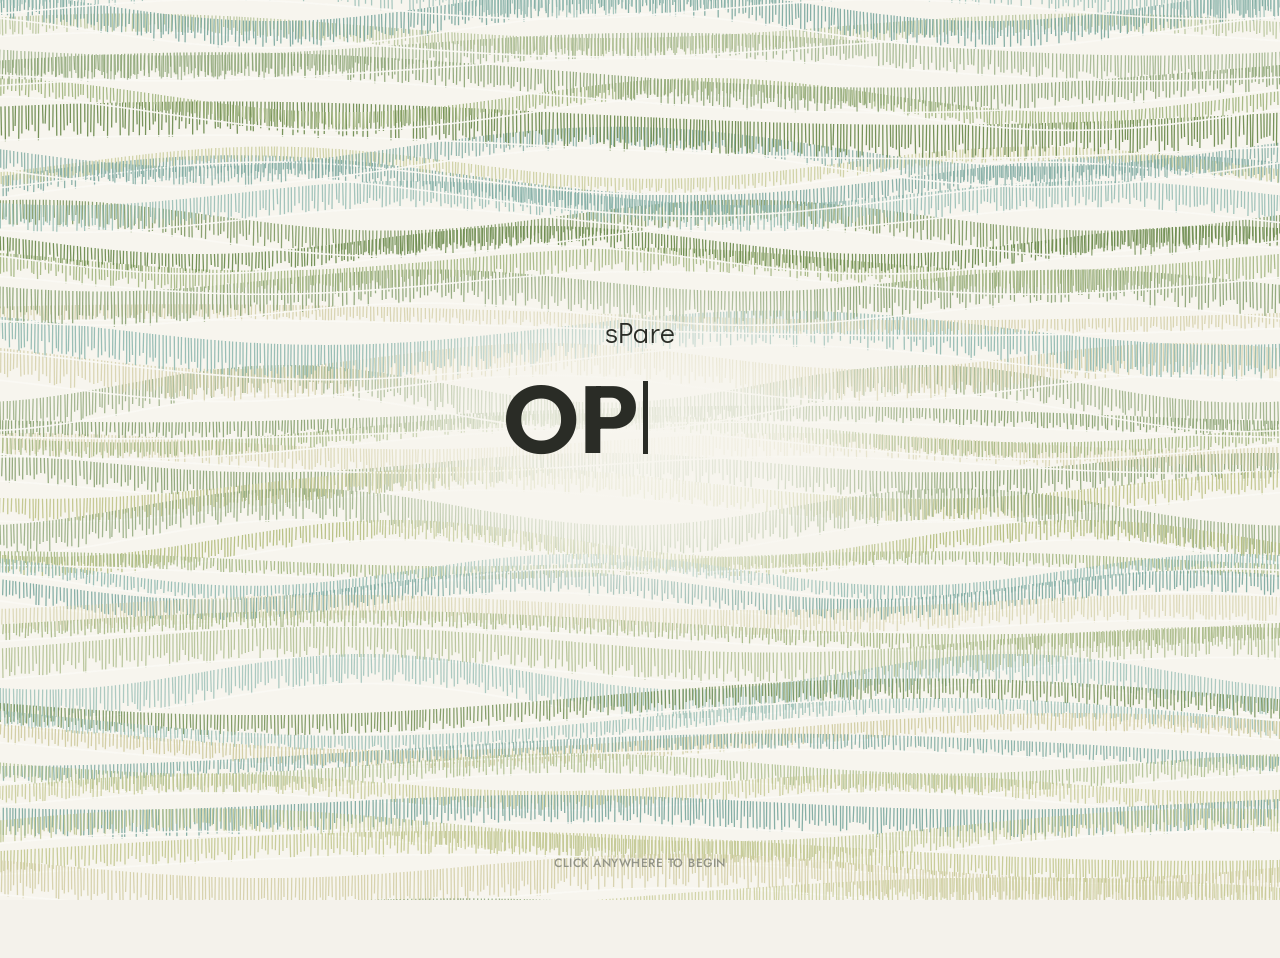
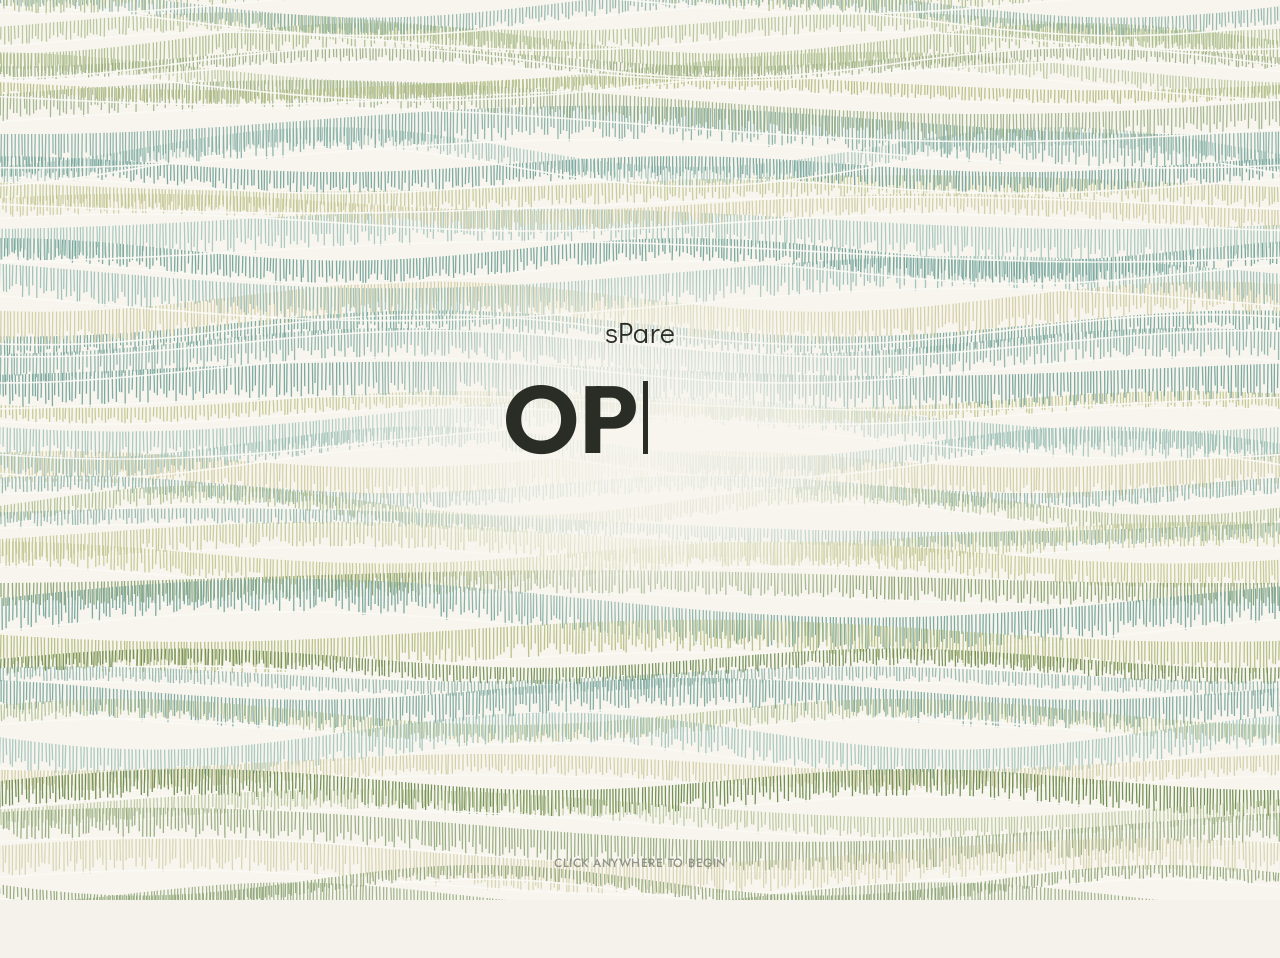
